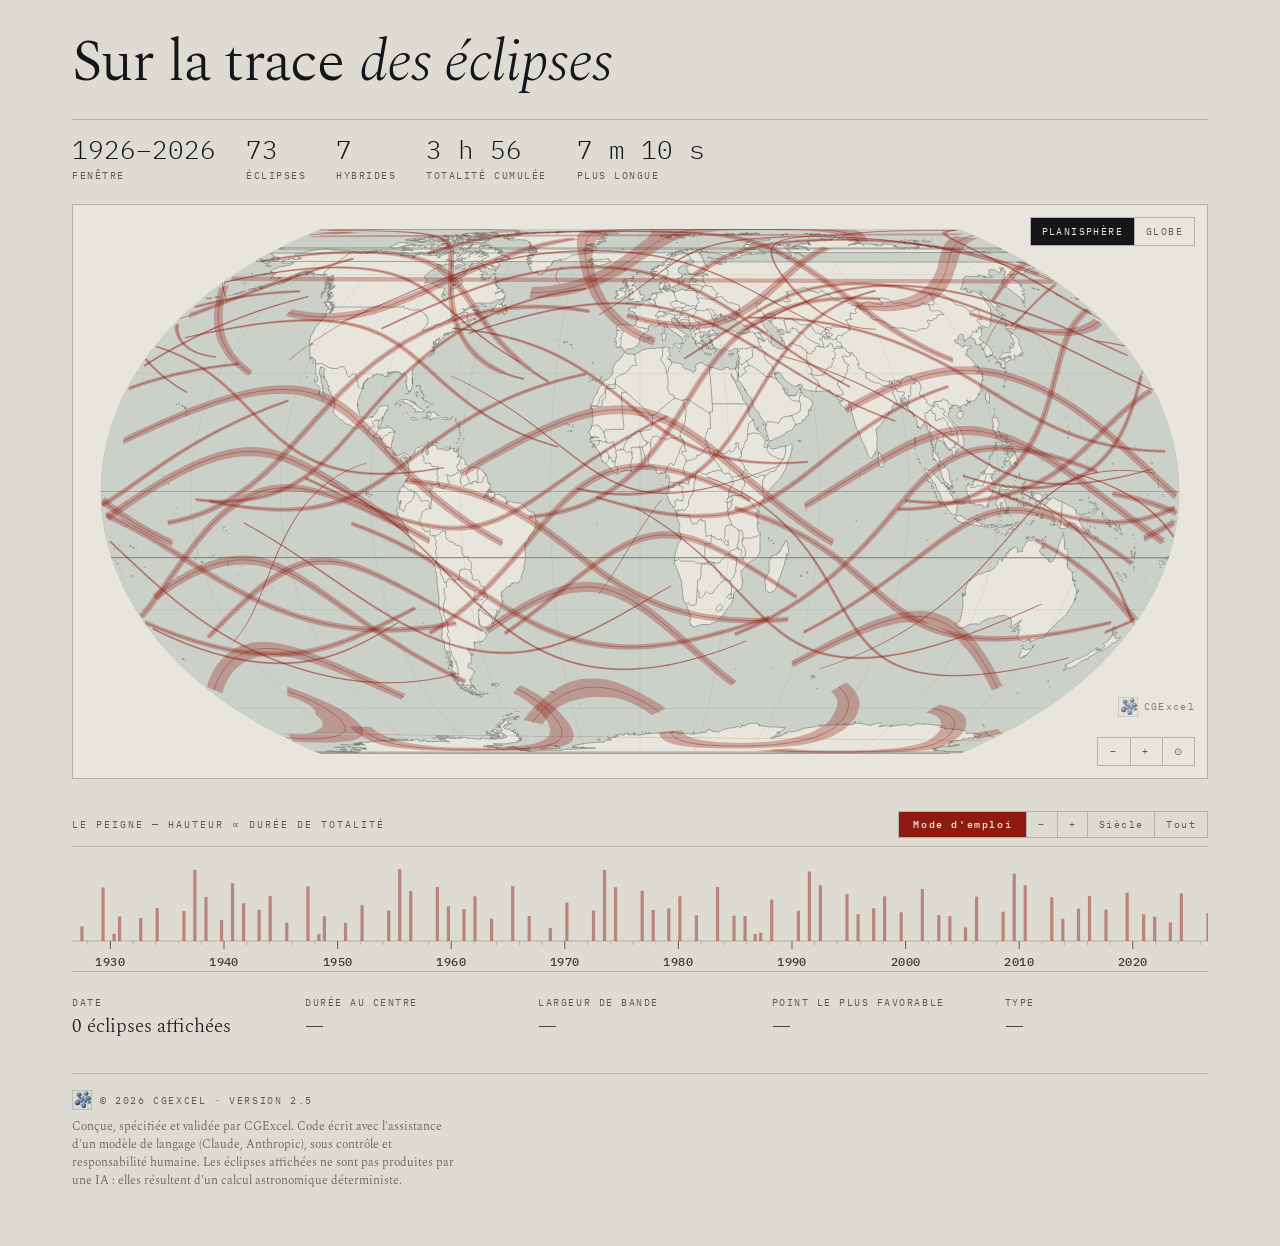
==== index.html @ f2a2135b "Add files via upload" ====
<!DOCTYPE html>
<html lang="fr">
<head>
<meta charset="utf-8">
<meta name="viewport" content="width=device-width, initial-scale=1">
<title>Sur la trace des éclipses · 1000–3000</title>
<link rel="manifest" href="manifest.webmanifest">
<meta name="theme-color" content="#DEDCD2">
<meta name="description" content="Atlas interactif des bandes de totalité des éclipses solaires, de l'an 1000 à l'an 3000.">
<link rel="icon" href="icon-192.png">
<link rel="apple-touch-icon" href="icon-192.png">
<meta name="mobile-web-app-capable" content="yes">
<meta name="apple-mobile-web-app-capable" content="yes">
<meta name="apple-mobile-web-app-status-bar-style" content="default">
<meta name="apple-mobile-web-app-title" content="Éclipses">
<link rel="preconnect" href="https://fonts.googleapis.com">
<link rel="preconnect" href="https://fonts.gstatic.com" crossorigin>
<link href="https://fonts.googleapis.com/css2?family=Spectral:ital,wght@0,300;0,400;0,600;1,300&family=IBM+Plex+Mono:wght@400;500&display=swap" rel="stylesheet">
<style>
:root{--paper:#DEDCD2;--plate:#E7E5DC;--sea:#CBD0C9;--coast:#7B8078;
  --ink:#14161A;--ink-soft:#5A5D58;--oxide:#8E1B12;--rule:#B4B2A6}
*{box-sizing:border-box}
html,body{margin:0;padding:0}
body{background:var(--paper);color:var(--ink);
  user-select:none;-webkit-user-select:none;-webkit-touch-callout:none;
  -webkit-tap-highlight-color:transparent;
  font-family:"Spectral",Georgia,"Times New Roman",serif;-webkit-font-smoothing:antialiased}
.mono{font-family:"IBM Plex Mono",ui-monospace,"SFMono-Regular",Menlo,monospace}
.wrap{max-width:1180px;margin:0 auto;padding:34px 22px 56px}
.eyebrow{font-family:"IBM Plex Mono",ui-monospace,monospace;font-size:10.5px;
  letter-spacing:.22em;text-transform:uppercase;color:var(--ink-soft);margin:0 0 18px}
.title{font-size:clamp(30px,6vw,58px);font-weight:300;line-height:1.02;margin:0;
  letter-spacing:-.015em;text-wrap:balance}
.title em{font-style:italic;font-weight:300}
.deck{margin:16px 0 0;max-width:48ch;font-size:15.5px;line-height:1.55;
  color:var(--ink-soft);font-weight:300}
.rule{height:1px;background:var(--rule);margin:26px 0 0;border:0}
.figures{display:flex;flex-wrap:wrap;gap:30px;padding:16px 0 22px}
.fig-n{font-size:26px;font-weight:300;line-height:1;display:block}
.fig-l{font-family:"IBM Plex Mono",ui-monospace,monospace;font-size:9.5px;
  letter-spacing:.16em;text-transform:uppercase;color:var(--ink-soft);display:block;margin-top:7px}
.install{font-family:"IBM Plex Mono",ui-monospace,monospace;font-size:10.5px;
  letter-spacing:.16em;text-transform:uppercase;font-weight:500;padding:9px 16px;
  background:var(--oxide);color:#F2EFE6;border:0;cursor:pointer;margin:0 0 20px}
.install:hover{background:#7A170F}
.install[hidden]{display:none}
.plate{position:relative;background:var(--plate);border:1px solid var(--rule)}
#map{display:block;width:100%;height:auto;touch-action:none;cursor:crosshair;
  -webkit-touch-callout:none;user-select:none;-webkit-user-select:none}
.ctl{position:absolute;display:flex;border:1px solid var(--rule);background:var(--plate)}
.ctl.modes{top:12px;right:12px}
.ctl.zoom{bottom:12px;right:12px}
.ctl button{font-family:"IBM Plex Mono",ui-monospace,monospace;font-size:10px;
  letter-spacing:.14em;text-transform:uppercase;padding:7px 11px;background:none;
  border:0;color:var(--ink-soft);cursor:pointer;min-width:32px}
.ctl button + button{border-left:1px solid var(--rule)}
.ctl button[aria-pressed="true"]{background:var(--ink);color:var(--plate)}
.ctl button:focus-visible{outline:2px solid var(--oxide);outline-offset:2px}
.pop{pointer-events:none;position:absolute;z-index:5;min-width:212px;background:var(--plate);
  border:1px solid var(--ink);box-shadow:0 6px 20px rgba(20,22,26,.18);padding:12px 14px 11px}
.pop[hidden]{display:none}
.pop h4{margin:0 0 9px;font-size:15px;font-weight:400;letter-spacing:-.01em}
.pop dl{margin:0;display:grid;grid-template-columns:auto 1fr;gap:4px 12px;align-items:baseline}
.pop dt{font-family:"IBM Plex Mono",ui-monospace,monospace;font-size:9px;letter-spacing:.14em;
  text-transform:uppercase;color:var(--ink-soft)}
.pop dd{margin:0;font-family:"IBM Plex Mono",ui-monospace,monospace;font-size:12.5px;text-align:right}
.pop button{pointer-events:auto;position:absolute;top:4px;right:5px;background:none;border:0;font-size:17px;
  line-height:1;color:var(--ink-soft);cursor:pointer;padding:2px 5px}
.pop .note{margin:9px 0 0;font-size:10.5px;line-height:1.35;color:var(--ink-soft)}
.sig-page{margin:34px 0 0;padding-top:16px;border-top:1px solid var(--rule);
  display:flex;align-items:center;gap:8px;font-family:"IBM Plex Mono",ui-monospace,monospace;
  font-size:10px;letter-spacing:.16em;text-transform:uppercase;color:var(--ink-soft)}
.sig-note{margin:8px 0 0;font-size:12px;line-height:1.5;color:var(--ink-soft);
  font-weight:300;max-width:66ch}
.mark{position:absolute;right:12px;bottom:52px;display:flex;align-items:center;gap:6px;
  font-family:"IBM Plex Mono",ui-monospace,monospace;font-size:9.5px;letter-spacing:.14em;
  color:var(--ink-soft);opacity:.75;pointer-events:none}
.mark svg{display:block}
.cgl{display:block;flex:0 0 auto}
.help{position:fixed;inset:0;z-index:40;background:rgba(20,22,26,.42);
  display:flex;align-items:flex-start;justify-content:center;padding:5vh 16px;overflow:auto}
.help[hidden]{display:none}
.help-box{background:var(--plate);border:1px solid var(--ink);max-width:640px;width:100%;
  padding:30px 34px 34px;position:relative}
.help-box{user-select:text;-webkit-user-select:text}
.pop dd,.pop h4{user-select:text;-webkit-user-select:text}
.help-box h2{margin:0 0 4px;font-size:26px;font-weight:300;letter-spacing:-.015em}
.help-box h3{font-family:"IBM Plex Mono",ui-monospace,monospace;font-size:9.5px;
  letter-spacing:.18em;text-transform:uppercase;color:var(--ink-soft);
  margin:26px 0 8px;font-weight:400}
.help-box p{margin:0 0 9px;font-size:14px;line-height:1.55;font-weight:300}
.help-box dl{margin:0;display:grid;grid-template-columns:auto 1fr;gap:7px 16px;
  font-size:14px;font-weight:300;line-height:1.45}
.help-box dt{font-family:"IBM Plex Mono",ui-monospace,monospace;font-size:10px;
  letter-spacing:.1em;text-transform:uppercase;color:var(--ink-soft);padding-top:3px}
.help-box dd{margin:0}
.help-box .fine{font-size:12.5px;color:var(--ink-soft);line-height:1.55}
.help-box a{color:var(--oxide);text-underline-offset:2px}
.help-box button{position:absolute;top:10px;right:12px;background:none;border:0;
  font-size:24px;line-height:1;color:var(--ink-soft);cursor:pointer;padding:2px 6px}
.help-box .sig{margin-top:26px;padding-top:16px;border-top:1px solid var(--rule);
  font-family:"IBM Plex Mono",ui-monospace,monospace;font-size:9.5px;letter-spacing:.14em;
  color:var(--ink-soft);display:flex;align-items:center;gap:7px}
.comb-head{display:flex;justify-content:space-between;align-items:center;
  margin:32px 0 8px;gap:14px;flex-wrap:wrap}
.comb-title{font-family:"IBM Plex Mono",ui-monospace,monospace;font-size:10px;
  letter-spacing:.2em;text-transform:uppercase;color:var(--ink-soft)}
.comb-tools{display:flex;border:1px solid var(--rule)}
.comb-tools button{font-family:"IBM Plex Mono",ui-monospace,monospace;font-size:10px;
  letter-spacing:.14em;padding:5px 11px;background:none;border:0;color:var(--ink-soft);cursor:pointer}
.comb-tools button + button{border-left:1px solid var(--rule)}
.comb-tools button#bHelp{background:var(--oxide);color:#F2EFE6;font-weight:500;
  letter-spacing:.16em;padding:6px 14px}
.comb-tools button#bHelp:hover{background:#7A170F}
.combwrap{border-top:1px solid var(--rule);border-bottom:1px solid var(--rule);
  padding:6px 0 0;touch-action:none;cursor:ew-resize;
  user-select:none;-webkit-user-select:none;-webkit-tap-highlight-color:transparent}
.combwrap *{user-select:none;-webkit-user-select:none}
#comb{display:block;width:100%;overflow:hidden}
#comb line{vector-effect:non-scaling-stroke}
#comb line.tick{stroke:var(--oxide);stroke-opacity:.45;cursor:pointer}
#comb line.tick.hov{stroke:var(--ink);stroke-opacity:.8}
#comb line.tick.on{stroke:var(--ink);stroke-opacity:1}
#comb line.axis{stroke:var(--rule);stroke-width:1}
#comb text{font-family:"IBM Plex Mono",ui-monospace,monospace;font-size:12px;
  font-weight:500;fill:#3A3D38;letter-spacing:.04em}
#comb line.grad{stroke:var(--ink-soft);stroke-width:1}
#comb line.grad.min{stroke:var(--rule);stroke-width:1}
.card{display:grid;grid-template-columns:repeat(auto-fit,minmax(126px,1fr));gap:22px 30px;margin-top:24px}
.k{font-family:"IBM Plex Mono",ui-monospace,monospace;font-size:9.5px;letter-spacing:.16em;
  text-transform:uppercase;color:var(--ink-soft);display:block;margin-bottom:6px}
.v{font-size:19px;font-weight:300;line-height:1.25}
.v small{font-size:13px;color:var(--ink-soft)}
.foot{margin-top:38px;padding-top:18px;border-top:1px solid var(--rule);
  font-size:12.5px;line-height:1.6;color:var(--ink-soft);font-weight:300;max-width:64ch}
@media (max-width:640px){
  .wrap{padding:22px 16px 40px}
  .figures{gap:22px}
  .ctl.modes{top:auto;bottom:12px;left:12px;right:auto}
  .mark{display:none}
  .help-box{padding:26px 20px 28px}
}
</style>
</head>
<body>
<svg width="0" height="0" style="position:absolute" aria-hidden="true"><symbol id="cglogo" viewBox="0 0 100 100"><radialGradient id="cgs" cx="35%" cy="30%" r="72%"><stop offset="0" stop-color="#A9BED4"/><stop offset="55%" stop-color="#4C6A8C"/><stop offset="1" stop-color="#263C56"/></radialGradient><g stroke="#B0BCC8" stroke-width=".9" opacity=".85"><line x1="0" y1="18" x2="100" y2="18"/><line x1="0" y1="36" x2="100" y2="36"/><line x1="0" y1="54" x2="100" y2="54"/><line x1="0" y1="72" x2="100" y2="72"/><line x1="0" y1="90" x2="100" y2="90"/><line x1="25" y1="0" x2="25" y2="100"/><line x1="50" y1="0" x2="50" y2="100"/><line x1="75" y1="0" x2="75" y2="100"/></g><rect x=".5" y=".5" width="99" height="99" fill="none" stroke="#46617E" stroke-width="1.4"/><g stroke="#8FA3B8" stroke-width="4.2" stroke-linecap="round" opacity=".9"><line x1="28" y1="63" x2="35" y2="23"/><line x1="28" y1="63" x2="72" y2="18"/><line x1="28" y1="63" x2="83" y2="41"/><line x1="28" y1="63" x2="59" y2="79"/><line x1="28" y1="63" x2="55" y2="45"/><line x1="28" y1="63" x2="67" y2="55"/><line x1="28" y1="63" x2="47" y2="58"/><line x1="28" y1="63" x2="41" y2="40"/><line x1="35" y1="23" x2="72" y2="18"/><line x1="35" y1="23" x2="83" y2="41"/><line x1="35" y1="23" x2="55" y2="45"/><line x1="35" y1="23" x2="47" y2="58"/><line x1="35" y1="23" x2="41" y2="40"/><line x1="72" y1="18" x2="83" y2="41"/><line x1="72" y1="18" x2="55" y2="45"/><line x1="72" y1="18" x2="67" y2="55"/><line x1="83" y1="41" x2="67" y2="55"/><line x1="83" y1="41" x2="87" y2="61"/><line x1="83" y1="41" x2="59" y2="79"/><line x1="59" y1="79" x2="67" y2="55"/><line x1="59" y1="79" x2="47" y2="58"/><line x1="59" y1="79" x2="87" y2="61"/><line x1="55" y1="45" x2="67" y2="55"/><line x1="55" y1="45" x2="47" y2="58"/><line x1="67" y1="55" x2="87" y2="61"/><line x1="67" y1="55" x2="47" y2="58"/><line x1="55" y1="45" x2="41" y2="40"/><line x1="47" y1="58" x2="41" y2="40"/></g><g stroke="#2E4A6B" stroke-width=".7"><circle cx="28" cy="63" r="13" fill="url(#cgs)"/><circle cx="35" cy="23" r="11" fill="url(#cgs)"/><circle cx="72" cy="18" r="10" fill="url(#cgs)"/><circle cx="83" cy="41" r="11" fill="url(#cgs)"/><circle cx="59" cy="79" r="11" fill="url(#cgs)"/><circle cx="55" cy="45" r="7" fill="url(#cgs)"/><circle cx="67" cy="55" r="8" fill="url(#cgs)"/><circle cx="87" cy="61" r="6" fill="url(#cgs)"/><circle cx="47" cy="58" r="6" fill="url(#cgs)"/><circle cx="41" cy="40" r="5" fill="url(#cgs)"/></g></symbol></svg>
<div class="wrap">
  <h1 class="title">Sur la trace <em>des éclipses</em></h1>
  <hr class="rule">

  <div class="figures">
    <div><span class="fig-n mono" id="fW">—</span><span class="fig-l">fenêtre</span></div>
    <div><span class="fig-n mono" id="fN">—</span><span class="fig-l">éclipses</span></div>
    <div><span class="fig-n mono" id="fH">—</span><span class="fig-l">hybrides</span></div>
    <div><span class="fig-n mono" id="fT">—</span><span class="fig-l">totalité cumulée</span></div>
    <div><span class="fig-n mono" id="fL">—</span><span class="fig-l">plus longue</span></div>
  </div>

  <button class="install" id="bInstall" hidden>Installer l'application</button>

  <div class="plate">
    <canvas id="map"></canvas>
    <div class="ctl modes">
      <button id="bFlat" aria-pressed="true">Planisphère</button>
      <button id="bGlobe" aria-pressed="false">Globe</button>
    </div>
    <div class="ctl zoom">
      <button id="zOut" aria-label="Dézoomer">−</button>
      <button id="zIn" aria-label="Zoomer">+</button>
      <button id="zRst" aria-label="Recadrer">⊙</button>
    </div>
    <div class="pop" id="pop" hidden>
      <button id="popX" aria-label="Fermer">×</button>
      <h4 id="popT">—</h4>
      <dl>
        <dt>Heure TU</dt><dd id="popH">—</dd>
        <dt id="popLk">Temps local</dt><dd id="popL">—</dd>
        <dt>Obscurité</dt><dd id="popD">—</dd>
        <dt>Soleil masqué</dt><dd id="popO">—</dd>
        <dt>Écart à l'axe</dt><dd id="popX2">—</dd>
        <dt>Hauteur</dt><dd id="popA">—</dd>
        <dt>Azimut</dt><dd id="popZ">—</dd>
        <dt>Position</dt><dd id="popP">—</dd>

      </dl>
      <p class="note" id="popN"></p>
    </div>
    <p class="mark"><svg class="cgl" width="20" height="20" aria-hidden="true"><use href="#cglogo"/></svg>CGExcel</p>
  </div>

  <div class="comb-head">
    <span class="comb-title">Le peigne — hauteur ∝ durée de totalité</span>
    <span class="comb-tools">
      <button id="bHelp">Mode d'emploi</button>
      <button id="cOut" aria-label="Élargir la fenêtre">−</button>
      <button id="cIn" aria-label="Resserrer la fenêtre">+</button>
      <button id="cRst">Siècle</button>
      <button id="cAll">Tout</button>
    </span>
  </div>
  <div class="combwrap" id="combwrap">
    <svg id="comb" viewBox="0 0 1000 108" role="img" aria-label="Les 1485 éclipses totales de l'an 1000 à l'an 3000, par date et durée"></svg>
  </div>

  <div class="card">
    <div><span class="k">Date</span><span class="v" id="cDate">—</span></div>
    <div><span class="k">Durée au centre</span><span class="v" id="cDur">—</span></div>
    <div><span class="k">Largeur de bande</span><span class="v" id="cWid">—</span></div>
    <div><span class="k">Point le plus favorable</span><span class="v" id="cPos">—</span></div>
    <div><span class="k">Type</span><span class="v" id="cType">—</span></div>
  </div>

  <p class="sig-page"><svg class="cgl" width="20" height="20" aria-hidden="true"><use href="#cglogo"/></svg> © 2026 CGExcel · version 2.5</p>
  <p class="sig-note">Conçue, spécifiée et validée par CGExcel. Code écrit avec l'assistance d'un modèle de langage (Claude, Anthropic), sous contrôle et responsabilité humaine. Les éclipses affichées ne sont pas produites par une IA : elles résultent d'un calcul astronomique déterministe.</p>

  <div class="help" id="help" hidden>
   <div class="help-box" role="dialog" aria-modal="true" aria-label="Mode d'emploi">
    <button id="helpX" aria-label="Fermer">×</button>
    <h2>Mode d'emploi</h2>

    <p>Toutes les bandes de totalité qui balaient la Terre entre l'an 1000 et l'an 3000, tracées à leur largeur réelle. Les encres se superposent là où le cône d'ombre est repassé.</p>

    <p class="fine">Version 2.5 · application accessible à l'adresse
       <a href="https://cyrille31.github.io/eclipse/">cyrille31.github.io/eclipse</a>,
       où elle peut être installée sur l'écran d'accueil et consultée hors ligne.</p>
    <p class="fine">Un bouton <strong>Installer l'application</strong> apparaît sous le titre lorsque le navigateur le permet. S'il reste absent — Chrome ne propose spontanément l'installation qu'une fois, puis se tait trois mois, et se souvient d'une désinstallation — passez par le menu à trois points du navigateur, entrée « Ajouter à l'écran d'accueil » ou « Installer l'application », qui reste toujours disponible. En dernier recours, ouvrez les paramètres du site par l'icône à gauche de l'adresse et effacez ses données : cela remet à zéro le cache et les compteurs d'installation.</p>

    <h3>Se déplacer</h3>
    <dl>
      <dt>Zoom</dt><dd>Molette, pincement à deux doigts, ou les boutons <span class="mono">− + ⊙</span>. Jusqu'à ×60 ; au-delà de ×25 on atteint la résolution du fond de carte, environ 2 km.</dd>
      <dt>Globe</dt><dd>Le glissé fait tourner la Terre, qui suit le doigt. Le gain diminue avec le zoom pour rester maniable de près.</dd>
      <dt>Planisphère</dt><dd>Le glissé déplace la carte, dans les limites de la projection Equal Earth.</dd>
    </dl>

    <h3>Choisir une éclipse</h3>
    <dl>
      <dt>Un appui</dt><dd>Isole la bande : elle passe en noir, les autres s'estompent. Le peigne se marque en retour. Un second appui la libère.</dd>
      <dt>Deux appuis</dt><dd>Amènent la bande au centre du globe.</dd>
      <dt>Appui long</dt><dd>Ouvre la fiche du point, où que vous touchiez : ce qu'un observateur aurait vu à cet endroit précis.</dd>
      <dt>Explorer la zone grisée</dt><dd>Une fois une éclipse choisie, l'appui long ouvre la fiche du lieu touché, où qu'il soit dans la zone de partialité. La fiche s'affiche au relâchement du doigt, jamais pendant l'appui : un pincement, même entamé lentement, ne l'ouvre donc pas. À la souris, un simple clic suffit.</dd>
    </dl>

    <h3>La zone de partialité</h3>
    <p>Choisir une éclipse fait apparaître, en gris très clair, toute la région d'où le Soleil apparaissait entamé — une calotte qui couvre souvent un tiers de la planète, quand la bande de totalité n'en est qu'un fil. Appuyez n'importe où dedans pour lire la part du disque masquée à cet endroit.</p>
    <p class="fine">Cette région est calculée maille par maille, au pas de deux degrés, les mailles du pourtour étant ensuite subdivisées au demi-degré. Le bord reste dessiné en escalier, mais d'une cinquantaine de kilomètres seulement.</p>

    <h3>Le peigne</h3>
    <p>Chaque trait est une éclipse, placée à sa date, de hauteur proportionnelle à sa durée de totalité. Il commande la fenêtre : <strong>la carte n'affiche que les éclipses que le peigne montre</strong>, et les compteurs de tête portent sur cette même fenêtre. Molette ou pincement pour resserrer, glissé pour parcourir les mille ans passés et les mille ans à venir. <span class="mono">Siècle</span> revient au cadrage 1926-2026, <span class="mono">Tout</span> déplie les deux millénaires.</p>

    <h3>La fiche du point</h3>
    <dl>
      <dt>Heure TU</dt><dd>Temps universel, celui des catalogues d'éclipses. C'est l'instant du <strong>maximum</strong> en ce lieu, à mi-parcours de la phase sombre : la totalité commence une demi-durée avant et s'achève une demi-durée après.</dd>
      <dt>Heure légale</dt><dd>À partir de 1900, l'heure qu'auraient affichée les montres sur place : le fuseau est retrouvé d'après les coordonnées, et les règles historiques de la base tzdata sont appliquées, changements d'heure saisonniers compris. L'abréviation du décalage suit l'heure.</dd>
      <dt>Temps local</dt><dd>Avant 1900, les fuseaux n'existent pas — le premier date de 1884 et leur généralisation est bien plus tardive. On affiche alors le temps moyen du lieu, soit l'heure TU corrigée de la longitude à raison de quatre minutes par degré : c'est l'heure qu'aurait donnée un cadran solaire bien réglé.</dd>
      <dt>Obscurité</dt><dd>Durée de la totalité au point touché, obtenue en cherchant par dichotomie les instants d'entrée et de sortie du cône d'ombre en ce lieu précis. Elle décroît de l'axe vers les bords de la bande, et s'annule au-delà.</dd>
      <dt>Écart à l'axe</dt><dd>Distance du point à la ligne centrale de l'éclipse.</dd>
      <dt>Hauteur<br>Azimut</dt><dd>Position du Soleil au moment du maximum, l'azimut compté depuis le nord vers l'est. Une hauteur faible signale une éclipse au ras de l'horizon, au lever ou au coucher.</dd>
      <dt>Soleil masqué</dt><dd>Fraction de la surface du disque solaire recouverte au maximum local. Elle vaut 100 % dans la bande de totalité et décroît jusqu'à zéro au bord de la zone grisée. Calculée par les éléments de Besse, la représentation classique des canons d'éclipses : six polynômes cubiques décrivent l'éclipse entière, phases partielles comprises. Contrôle contre les éphémérides sur dix-neuf villes de Reykjavik à Bogota : écart moyen de 0,10 point de pourcentage.</dd>
    </dl>

    <h3>Le ΔT, et pourquoi il n'apparaît plus</h3>
    <p>ΔT est l'écart entre le temps universel, réglé sur la rotation de la Terre, et le temps uniforme des équations de la mécanique céleste. La Terre ralentit sous l'effet des marées lunaires, de façon irrégulière : ΔT valait 1 570 s en l'an 1000, environ −3 s en 1900, 69 s aujourd'hui. <strong>Ce n'est pas une imprécision, et ce n'est pas une correction à appliquer aux heures affichées</strong> : elle est déjà entièrement incorporée au calcul, et l'heure que vous lisez est la bonne. C'est pourquoi je l'ai retirée de la fiche, où elle ne pouvait qu'égarer.</p>
    <p>Elle garde pourtant son importance, mais ailleurs : une seconde d'erreur sur ΔT décale la bande de 460 m en longitude. Or ΔT est mesuré pour le passé — à la seconde près depuis 1955, à quelques secondes jusqu'en 1600, à quelques dizaines de secondes jusqu'en l'an 1000, grâce notamment aux récits d'éclipses antiques. Vers l'avenir, il n'est qu'extrapolé. Au-delà de 2050, la date et la durée restent fiables, mais la position en longitude peut se décaler de plusieurs dizaines de kilomètres.</p>

    <h3>Éclipses hybrides</h3>
    <p>Une éclipse est totale quand le cône d'ombre de la Lune atteint le sol, annulaire quand il s'arrête avant et laisse voir un anneau de Soleil. Comme la Terre est ronde, une même éclipse peut être annulaire au lever et au coucher, quand le sol est plus éloigné, et totale au milieu du parcours, quand il se rapproche de quelques milliers de kilomètres. C'est une hybride, et elle est rare : quelques pourcents des éclipses centrales. <strong>Seuls les tronçons réellement totaux sont tracés ici</strong> ; les portions annulaires sont écartées, d'où les bandes qui commencent ou s'arrêtent en pleine mer.</p>

    <h3>Conception et outils</h3>
    <p>Cette application a été conçue, spécifiée et validée par CGExcel. Le choix des méthodes, les contrôles numériques contre les éphémérides publiées et la recette finale relèvent de l'auteur, qui en assume la responsabilité éditoriale.</p>
    <p>Son code a été écrit avec l'assistance d'un modèle de langage, Claude d'Anthropic, dans un dialogue itératif où chaque correction a été vérifiée contre des valeurs de référence avant d'être retenue. La mention est faite par souci de transparence, non par obligation : les règles européennes de transparence sur l'IA visent les contenus qu'un système génératif produit à destination du public, non la manière dont un logiciel a été développé.</p>
    <p><strong>Les éclipses affichées ne sont, elles, produites par aucune IA.</strong> Ce sont les résultats d'un calcul astronomique déterministe et reproductible, décrit ci-dessous : mêmes séries, mêmes équations, mêmes nombres à chaque exécution.</p>

    <h3>Ce que vaut le calcul</h3>
    <p class="fine">Positions apparentes géocentriques du Soleil et de la Lune par les séries VSOP87 et ELP2000, intersection de l'axe du cône avec l'ellipsoïde WGS84, entrée et sortie de l'ombre affinées par dichotomie, limites nord et sud obtenues comme l'enveloppe réellement balayée : un lieu appartient à la bande s'il se trouve dans le cône à un instant quelconque du passage, et non à celui où l'axe le frôle. La distinction est négligeable quand le Soleil est haut, décisive au ras de l'horizon, où l'ombre instantanée s'étire sur des milliers de kilomètres très en avant et en arrière du centre. Échantillonnage à pas constant de 200 km. Contrôle sur les éclipses de référence : environ 20 km d'écart sur la ligne centrale, 2 s sur la durée, 2 km sur la largeur — 116 km calculés contre 115 publiés en 2017, 200 contre 198 en 2024, 259 contre 256 en 1973. Le résidu de 2 s vient de la Lune traitée comme une sphère de 1 737,4 km, alors que ses vallées polaires laissent filtrer la lumière un instant de plus.</p>
    <p class="fine">Les dates antérieures au 15 octobre 1582 sont données dans le calendrier julien, comme dans les canons d'éclipses. Au-delà de 2050 et en deçà de 1600, ΔT n'est plus mesuré mais extrapolé : la date et la durée restent fiables, la longitude peut se décaler de plusieurs dizaines de kilomètres. C'est cette incertitude, et non le calcul, qui interdit d'aller beaucoup plus loin — vers −3000 elle atteint plusieurs degrés de rotation terrestre, soit un changement de continent.</p>
    <p class="fine">Fond de carte Natural Earth au 1:50 M. Villes : 19 645 agglomérations de plus de 20 000 habitants, d'après GeoNames. Fuseaux horaires par tz-lookup (domaine public) et par la base tzdata du navigateur.</p>

    <p class="sig"><svg class="cgl" width="20" height="20" aria-hidden="true"><use href="#cglogo"/></svg> © 2026 CGExcel — tous droits réservés · version 2.5</p>
   </div>
  </div>
</div>

<script>
function tzlookup(Y,W){"use strict";var U="XIXHXHXGXGXQXQXPXPXOXOXN##U6U6UW#$U%U%U%U%U%XFXEXEXRXRXVXVXWXWXXXXXYXYXZXZY#Y#Y$Y$Y%Y%XSXSXTXTXUXIXHXHXGXGXQXQVAVA#%#&V'#'U6#(#)U%U%U%U%U%#*U%XEXEVLVLVLVLYGYGYGYG#+W=W=W=W=W=W=Y$X+X+X+X+X+XTXUVPUQ#,T*T*#-VAVA#.#/#0#1#2U6U6UWU%U%U%U%U%#3VLVLXEYH#4#5#6YGYGYG#7X.#8W=W=W=#9X,X,#:#;#<#=#>VPVP#?#@#AT*T*#B#C#D#E#F#GV'#H#I#JUWU%U%U%U%X6X6#K#LYH#M#N#O#PYG#Q#R#SX.#T#UW=W=#V#WX,#X#Y#Z$#$$$%$&T)$'$(T*T*$)$*$+TW$,$-$.$/$0$1$2$3U%U%XJXJXF$4$5$6$7$8$9$:YG$;$<$=$>$?$@$A$BW3$C$D$E$F$G$HW8$IT)T)T)XHXGXGXQV=$J$K$L$M$N$O$P$Q$R$SV2XKXJXJXFY4$T$U$V$W$X$Y$Z%#%$%%VN%&%'%(%)%*%+%,%-%.%/%0W8XTT)XIXHXHXGXGXQXQU>%1%2%3TL%4%5%6%7U-XKXKX0X0XF%8%9%:%;%<%=%>%?%@%A%B%C%DX(%E%F%GWU%H%I%J%KXSXTXTXUXIXHXHXGXGXQXQU>%L%M%NTL%OUPXMX1XLXKXKXJX0X5%P%QS0%R%S%T%U%V%W%X%Y%Z&#WUWUWUWUWU&$&%X%XSXSXTXTXU&&ZDZDXGXGXQXQXP&'&(&)&*&+&,UOXLXLXKXKXJXJ&-&.&/S0&0T&&1&2WQ&3&4&5&6&7&8&9&:&;&<&=X%X%XSX%XTXTXUXIZDZDZDXGXQXQXPUI&>&?&@&A&B&C&DXLXKXKXJX3&E&F&G&H&I&J&K&L&M&N&OWEW<W<&P&Q&R&S&T&UY%X%ZUXSXTZYXUXIXHXHXGXGXQXQXPXPXOXO&V&W&X&Y&Z'#XKXKXJX3'$'%'&'''(')'*'+','-VMXXW<'.XZ'/'0'1'2WDZPZ9'3'4ZH'5XUXIXHZEZEXGXQXQXPXPXOXOZ@'6'7'8'9':';XKXJXJXF'<'='>'?'@'A'B'C'DXXXXZ1W'XZ'E'F'G'H'I'JW5Z9'K'L'MZWZ<Z<XHZEXGXQXQXPXPXOXOZ@'N'O'PUB'Q'R'S'TXJXFXFXESQ'U'V'W'X'YXWZ0XX'ZXYXZXZW4(#($(%W5(&ZS('ZB((()(*(+ZTZE(,(-XQXPXPXOXOXNU=U=(.(/(0(1(2(3XJXFX8XEXESN(4(5(6(7(8Z2XXZ+XYXZZ-Y#(9(:(;(<(=(>(?ZB(@(A(BZLZT(CZV(DXQXPXPXOXOXNXNU=(E(F(G(H(IXJXJXFXFX8XE(J(K(L(M(NZ*(OZ2XYXYXZXZY#Y#XCXC(P(QX;X;ZN(RZ>(SXHXHZVZVZA(TZQXPZ:XOXNXNV,(U(V(WV.V.XJXJXFXFXEXET((X(Y(ZZ*Z*XXXXXYXYXZXZY#Y#XCXC)#)$)%)&XT)'XUZ6XHXHXGXGXQXQXPXPXOXOXNXNV,)()))*V.XKXJXJXFX8XEXEXRSE)+SEXWXWXXXXXYXYXZXZY#Y#XC),)-).)/XDXAZ6Z6Z8XHXHXGXGXQXQXPXPXOXOXNXNV,)0)1T.XKXKXJXJXFX8XEXEXRXRXVXVXWXWXXXXXYZ/XZXZY#Y#Y$Y$Y%)2)3XDXTZ6Z6XIXHXHXGXGXQXQXPXPXOXOXNXN)4)5)6X9XKXKXJXJXFXFXEXEXRXRXVSESEZ/Z/XXZ/XYXZXZY#Y#Y$Y$Y%Y%XSXSXTZ6Z6XIXHXHXGXGXQXQXPXPXOXOXNXNV&)7)8X9XKX7X7X7XFXFXEXEXRXRXVXVXWXWXXXXXYXYXZXZY#Y#Y$Y$Y%Y%XSXSVEZ6XUXIXHXHXGXGXQXQXPXPXOXOXNXNVHVH)9):T9T9XJXJXFXFXEXEXRXRVIVIVIVI);VFVFVC)<VKVBVBVBVDVDVDVDVD)=VGXUXIXHXHXGXGXQXQXPXPXOXOXNXNVHVHT9T9T9T9)>VH)?Y&)@VJVJVJ)AVIVIVI)BVFVF)C)DVK)E)F)G)H)I)J)K)L)MVGVGVGVGVGVGXGXQXQXPXPXOXOXNXNVHVHT9T9T9T9)NVH)OY&)PVJVJVJ)QVIVIVI)RVFVF)S)TVKVKVK)UXCXCXCXCXC)VVGVGVGVGVGVGVGVGVGVGVGVGVGVGVG)W)X)Y)Z*#*$*%*&*'*(*)***+*,*-*.*/*0*1*2*3*4*5*6*7*8*9*:*;*<*=*>*?VGVGXNXNV'*?XLXLUWU%*>TF*?TFTFV'TFV'V'*>V'*?U6*?V8V8*?U%V8*@U%U%U%*@XYW=YGXYXHT*UQT*XQXQ*>*?VAVA*?*@*@TF*ATFTF*ATFTF*AV'TFTFV'*A*B*C*CTRV/XFVLVLYH*CYHYH*C*DXVXV*DYGYGX.YG*D*DW=X.*EW=*E*F*GX,X+X,*GX+X+X+*G*G*HWWWW*HWWWWWWXTXTWW*HVPVPVPUQ*GUQUQUQUQT*UQT**FV>*GV>*GVAV>*HVAVA*HVAVA*HVAVA*H*IVAVATFV'VAV'V'*HV'*IU6U6U6*IU6U6*IU6X6XFXFX4XEXEX4Y@YH*GYH*HYUYUYU*H*HY7Y7*I*IYGYGYGYGYG*IYGYGYG*I*J*J*KX.X.X.X.*K*L*LW=*MW=*MX,*N*OX,X,*OX,X,*OX,*P*P*QW;*R*RWW*SWB*S*TWBWB*T*UWB*VVPVPW8*VVPVP*VVPUQUQT)UQ*UT*UQT**U*VXQV0*VV=*WV=*W*XV=*Y*YV)*ZV)V)V?*ZV?V?*ZV?V?V'*ZV;+#U6+#U6V;V;+#V;V;+#U&+$U&XLXLU&V2Y@Y@XF+#Y@Y@+#Y@XEYHY@+#+#+$+%+&YU+&+'+(+(+)+*++YGYG++YG+++,+-+.+.X.+/X.X.X.+/+0X.+0+1+2+2+3+4+5+5+6+7+8W=W=W=+8+8+9W3W3W3+9+:W%X,X,+:+;X,+;X,X+X+X+X++;X+WBWRXSWB+:XSW8W8W8W8T)V=+9+:+;+;+<+=+>+>V)TTTTV)V?+>+?V?V?TL+?V;V;+?+@+@V;V;V;V;V;V;+@V;+@+A+B+BV2+CV2+C+DYIYI+D+EYI+F+F+G+H+I+I+J+K+L+L+M+N+O+O+P+Q+R+R+S+T+U+U+V+W+X+X+Y+ZVR+Z,#,$,%VN,%VNVN,%,&,'X(,',(,)W2X',),*X',*,+X'X',+,,W&,-,-,.WUWU,.,/,0,1X+,1X+,2WRXSWRX)WW,1,2WW,2,3U>,4,4TTTTTTTT,4TTTL,4,5,6,7,7,8UPUP,8UPUPUP,8U-XLXLXF,8XFY>,8,9,:YB,:,;YBYB,;,<YMYM,<,=YM,>,>,?,@,A,A,BY9Y9,B,CY9,D,D,E,F,G,G,HVS,I,I,J,K,L,L,M,N,O,O,P,QX(X(,QWUWU,Q,RWUWU,R,SWUWUWU,SWU,T,TX+,UY%X+X%X%X%,TX)XSXSU>,T,U,V,VTT,W,X,XTL,YTLTL,YTL,ZXF,ZXFS:,Z-#S:-$-$-%-&-'YMY*T&T&Y*-&-'S9-'-(S9-)-)-*-+-,-,X#--X#---.X#X#-.-/-0-1-1-2-3-4-4-5-6-7WUWTWUWT-6X%X%X%ZJZDXIZDV:-5XPUF-5-6UF-7-7-8-9-:TLTL-:UHTL-:UH-;-;UO-<UOXFX2XFSA-;-<-=SZS0S0-=->->T&-?-@-@S9-AS9S9-AS9-B-B-CWQ-DX#-D-E-F-FW9-GW9-G-H-IW<W<-IW<W<-I-JW<-K-K-L-M-N-NWU-O-PWUWU-PWUWUWU-P-QWUX%-QX%UI-QUIXO-Q-RUIUIUIUHUI-R-RU.-SV7-S-T-U-V-VV--W-XV<T+-X-YXF-YX3-Z-ZSZ.#SZ.#S2.$S2.$.%S2SY.%SYSYSYSX.%SXSX.%SH.&SH.&SHSH.'.'WQ.(.)WQWQ.)VM.)WE.*WEW<.*W<XZ.*X-X-X-.*.+.,.-.-WU..././WXWU.0.0Y$WDY$XN.0XNXN.0UAXNTNTDTDUV.0TD.0.1TITI.1TI.2T?XLU,XLXF.1XFS5.1.2.3.4.4.5.6.7.7.8.9SK.9.:SK.;.;SX.<.=SHSH.=.>SH.>.?S/.?.@S/.A.A.BSUSUW<W<W<.BW<.BW<.C.C.D.E.F.FW0W0W0W0WD.FWDZCXSZ9Z9XSXSZ9ZRZHZH.DZHTNXNZ@XN.CTD.DTDTD.DTD.ETI.E.F.G.G.H.I.J.JXKT@T@SB.JXFXFS-.JXEXE.JSKXET%.JS@.K.L.L.M.NSJ.N.O.P.QSF.Q.R.SS/.SSWSU.SSUSUXWW<.SXZW4.S.TW4.UW4W4W4.U.U.V.WWCWD.WWC.XY%ZP.X.YZ9ZRXSZRZRZFXTXTZHZHXTZWZ@U=XNU=.U.V.WU=.W.X.Y.Z.ZV+/#V+T@/#T@/$U#U#U#/$XJURU#URSL/#SL/$/$/%/&/'/'/(SO/)/)/*S>S>/*/+/,XWXYZ1Z+Z+W4/+W4/,/,WC/-WCWCW5WC/-W5/-W5/.ZSZ7ZS/.ZKZWXTXTZWZWZ?Z?Z?Z=ZZ/,/,ZT/-ZTZEXGZVZVZIZIZVZV/+/,U=/-/-/.U</////0TPTP/0/1/2/3/3/4T=/5/5XJT=XJSN/5SNSNSO/5/6/7/7S>/8/9S>Z.SR/9Z0Z0/9Z*/9W4Y#Y#/9WCY$Y$WC/9XCXC/9/:/;X>/;/<X>X;/<ZSX;XSZS/<ZSZSZBXT/<ZBXUZ?XUZ>Z>ZX/;ZXZVZV/;ZVZVZVZV/;U=/;U=/<U<U</</=/=/>/?/@/@V./AV.V./AV.V.XR/AXRT(/ASNT(/B/B/CSC/D/D/E/FSRSRZ*XWZ*XXZ2Z4Z2/DX>/EX>X>X;/EX;Z;Z;ZN/EZXZXZ6XIZAZQXQXQXMV,V,/C/C/D/ET0/E/F/G/HT(/H/I/J/J/KSE/L/LSR/MXV/MX>/NX:X>X;X:/NX;X;/N/OX;XS/OXSZNZNZMXTV,/NV,/O/O/P/Q/R/R/S/T/USE/USESEXC/UXCXC/UX:Y%X:X:/UX:/VXDXD/V/W/W/X/YT/T5/Y/ZT5Y%/ZY%Y%/Z0#X@X@XMV,XMV&/Z0#0$0%0%XLT4X9V&0%XMV&T90%XLXLV&V&T9T90$T9T9T9XXXX0$VFXZXZVCVKXTXT0#VGXJXJ0#VHXF0#VH0$0$SE0%SE0%VI0&VI0&VF0'VF0'VC0(VCVCVKVCVK0'0(VKVK0(0)VKVK0)0*0+XC0+0,XCXC0,0-XCXC0-0.XCXC0.0/XCXC0/00XCXC00VG01VG01VH02VHVH02VH0303SE04SE04VI05VI05VF06VF06VC07VCVCVKVCVK06XC07XC07VG08VG08VHVGVGVHVHVGVGT9T9VGVGT9T9VGVGT9T9VGVGT9T9VGVG03VHVGVGVHVHVGVGVH02VGVGY&Y&VGVG01SEVGVGVJVJVGVGVJVJVGVGVJVJVGVG0.VIVGVGVIVIVGVGVIVIVGVGVIVIVGVG0+VFVGVGVFVFVGVGVFVFVGVG0)VCVGVGVCVKVGVGVKVKVGVGVKVKVGVGVKVKVGVG0%XCVGVGXCXCVGVGXCXCVGVGXCXCVGVGXCXCVGVGXCXCVGVG/XVGVGVGXNXNV'U6XOXOVATFVATFVATFV'U6V'U6V'U6V'U6U6U6U6V8UWUWU%U%V8U%V8U%U%U%U%TRT*V>T*V>V>VAV>VAVAVATFTFVAVATFTFVATFVATFVATFTFTFV'V'TFTFV'V'TFTFV'U6V'U6V'V'TFV'V'U6V'U6TRTRU%TRYHYHYUYUYHYH/BY7YHYHY7YG/AYGYGYGYGX./AX.X.W=X.X.X.W=X.X.W=X,W=X,W=W=W=X,W=X,X,X,X,X+X,X+X+X+X+WWX+X+X+WWX+X+WWWWX+XSWWWWWWVPVPVPVPVPVPUQT*V>T*V>T*V>T*V>V>VAV>V>V>VAV>V>VAVAV>VATFTFVAVATFTFVAVATFTFVATFV'U6T<T<V'U6V'U6U6U6U6V;U6U6V;V;YHYH/)YUYUYU/)YUYU/)/*/+YUY7/+Y7Y7Y7/+/,YGYG/,YGYGYGYG/,YGYGYGX.YGYGX.X.YGYGX.X./)X.X.X.X.X.X./)X.X./)X.W=W=X.W=X.W=X.W=W=X,W=X,W=W3W3W3X,X,W3X,X,X,X,/$X+X+X,W;X,/#X,W;X+X+W;W;WWWWW;X)W;X)X+X+WWWWX)WWX)WBX+X+WWWWWWWBWWWWWBWBWWVPWBWBVPVPWBW8WBW8W8W8W8VPW8W8VPVPW8VPUQT*XHXHT*V@XQXQV=U8U8V0.LV=V0V=V0V0V=V=TZTZV=V=TZTZTSTSV=TSV=V=TWV)TWV)TWV)TW.GV).GV).HV'V'V?V'V'U6V'U6V;U6V;V;V;V;U6V;V;U6V;V;UWV;V;V;V;V;U&U&Y4.AY4Y4.AY@.B.CXEXEY'.CYH.C.D.E.EYU.FYU.F.GY,Y,.G.HY,.I.I.JYU.K.K.LZ&Z&.L.MZ&Z&.MYV.N.O.O.P.QYG.Q.R.S.T.T.UYEYE.UYG.V.WYGY=YG.W.W.X.Y.Z.Z/#/$/%YG/%/&/'/'X./(/)/)X./*X.X.X./*WOX.X.WOVNX.X.WIWI/(/)VNVNWIWIVNVN/(X&/)/*X&X&/*X&/*WHVN/+WHWHVY/+X&X&X&/+X&W=X&W=/*/+/,/-WG/-/.//W=//W=W=W=W=//W3W=W=W3W3W3X,W%W%W3W3W3W%W%X,W%/,X,X,/,X,X,X+X+X+X+WRX+WRWBWBW8W8V=V=/)V=V=U>XPU>/(U>U>U>V=/(/)/*TWTW/*/+U>U>U>/+TTTTU>TTTWV)TWV)TT/)TTTTTLTL/)TL/)TLTL/*/*TU/+/,V;V;/,/-V;U6V;V;V;/,/-/.V;TBV;TB/-UKUK/.U-U-U-/.TB/.V2V2V2V2U$UJ/-Y@Y@/.Y@Y@/./////0YI/1/1/2/3/4YI/4YI/5Y,Y,/5Y,Y,/5/6/7/7/8/9/:/:/;/</=/=Z&/>/?Z&Z&/?/@/@/A/B/C/C/D/E/F/F/G/HY</H/IY<Y</I/JY/Y//J/KY//L/L/MY<Y</MYG/N/OY<Y<Y</O/O/P/Q/RYGYG/R/S/S/T/UZ%/U/VYGYG/V/WYGYG/WYQZ%/X/X/YWJWJ/Y/ZYG0#VTVTVT0#0#X.WJVR0#0$VRVRVTVR0$0%X.WOVRWOWOVNWOWOVRVRWPWPVNVNWPWPVY/YVNVNVYVYVNVNVYW=VYVYVNVN/WX(W=W=W2W2W=W=W2W2W2W2X(W2W3W3X'X'W2X'X'X'W3W3/RX'/RW%W%W%W%W%W&W&W%W%/Q/RW&WUWUWU/QWUWUWUWUWUWU/QX,X,/QX,/QX+X+X+WU/QWUWU/QWU/R/SX+WRX+WRX+WRX+/RWWW8WWWWX)WWX)X)U>/PU>U>TETE/P/QU>/QU>TT/QTT/RTT/RTLTLTLTL/RTL/STUTU/S/TTL/TTL/U/UUP/VUPV;/V/W/X/X/YUPUP/YUPUPUP/YU-XLXLYBYBYB/YYBYB/YYBYB/YYB/Z/ZYB0#YBYIYI0#0$YI0$YIYI0$YM0%0&0&0'YMYM0'0(0)0*0*0+0,0-0-0.Y*Y*0.0/000101020304Y*04Y*05Y9Y905Y9XVYRY9Y9YR04Y9Y9YG04Y905YGYG0506Y906Y907YGYG0708VQVQVWVQ0708090:VWVW0:XWVQVQVSVQWSWSWS09VSVS090:WSWP0:WSWPWPWSVNVS09VS0:WS0:0;0<0<VN0=0>VNVN0>0?0?0@0A0B0B0CW,W,VNVN0C0DVNX(X(X(0CX(X(X(X(W2WUWUX'X'WUWUX'X'WUX'X'X'X'0@X'WU0@WUWUWUWU0@0@0AWM0BWU0B0C0DWMWM0DWTX%0DX%X%0D0E0F0GU>0GXPV:0GUYV:U/0GTT0H0IUY0I0J0KTTTTUU0KTT0KTTTLTT0KTLTL0KUP0LUP0LUP0MUPXFY>XFS:0L0MS:S:YB0M0N0OS:0OS0S00OT'0PT'YM0PT'YC0PT'S0T&0PT&T&T&0P0QY*XVT&T&T&S9Y9Y9XV0P0P0Q0R0S0S0T0UVO0U0VW(0W0W0XVUVUVOVUWQ0XVUVUWQVU0WX#0XX#0X0YVU0Z0ZX#X#X#X#0ZX#X#0ZVS1#1$1$1%W7W7W7W71%W7W7W7W71%1%1&W71'1'1(1)1*1*1+W9W9W91+W91,X(X(W9W<X(WUWUWU1*W<W<W<WUWUW<WUWTWT1)1*V:1*UFUFU/U/1*U/TM1*TM1+UFULUF1+1+UE1,1-1-TL1.1/ULUL1/UI1/1011UL11XNULXN11UPXNUPXNUPU.U.UPUPUP10UP1011UOX2S:1112S:S:SA12SASASASZSZS0SZS2S0S0S2S0S0T&S0T&S0T&S0S0T&T&SYT&T&1,T&S9T&S9T&S91+1,1-WQS91-S9S91-1.WQWQ1.X#1/X#1/10WQWQX#X#10X#1011W+1212X#WEWE12W9X#13X#W9WEXXW9W9W9121213W<W<W913W<W<13W:W<1414WU1516WUWU16171718W<19WUWU19W<W<WU19X-191:1;W<1;X-X-X-WUWUX-WU1:WU1;WUWUWUWU1;WUWU1;WUWUWU1;1<WU1<WU1=1=1>WXX%UF1>XOUI1>UIUIUIUI1>UIUIUI1>UIU*UH1>1?TH1?TAU*V7U.U.TKTKU.UOU.U.XMXMV7TDU71<U7XMUOU'U.UZUZ1;XMXMV-1;XMXMV%1;XLTI1;T,UN1<1<SASASZXFSZS=1<SASZSZSZSZSZS=SZSZS2SZS2SZS2SZS2S0S0S2S2S0S0S017S0SYSYSYSXT&SXSXT&SHSXSHSXSHSXSH13SHSHSHSHSHSH1313WQSHWQ13WQS1S1WQ1314VMWQWQVMVMWQWQWQWEWEWEVMWEW<11W<XZW)11XZX-X-111213X*VXX*X*12VX13VX1314VX15VX15VX1616W0X*17WUWUW0WU16WUY$Y$Y$WDWUWD15WDWDWD15U*XNXN1516TYUAUVTDUVTDXMXM1516TD16TD17XL17TIU(TI17TITIS=17S=18S=18S5S<S2S2S218S<S<18SBS<1819S<S2S2S21919T#T#T#191:S-S-T#1:1;S.1;SYT#SY1;SY1<SK1<T$1=1>SYSYSK1>SYSXSK1>SK1>1?S@SXSX1?SX1?SXSX1@SXSXS3S3SHSHS3SFSH1>SFSFSH1>SHS/SHSFSFSF1=1>S/S/1>VM1?1@S/SUS/S/VMVMVMSUVMVMSUSU1=W'1>W'W<XZW<X-XZX-W<VXX-VXX-1<1<1=1>WK1>VXVXVXWKWKVXW0WK1=WK1>WDWDW0Y$ZHZGZHZGUVUVTDXMXMTDU+U+TD1:TDTDTDTDTDUBTIU,TITCTITIUBUBTCTCUBTCU,16U,UXUXUXUXTJU,U,TCV+UXTJV+T@XKXK13XKSV13SVSV13S.14S.1415S.XESK1516S@SQS@SL16S@S@SLS7S3S3S315S3S3SJS3S@S7S714S3S314SOSFSFSO1414SOSOSOSOSOSO14S/S/SFS/13SG14SGSGSW14SWS/S/S/SUS/SUSUSUW<W4W4W4VX11W4W>11W>W>W>11W>1213W4W?13WLY$W?1314W?WD14W?W?WCWLWCWD13WCWCWCWCWCW5W5ZPW5W5ZPY%W5W5U+U+1011U+U+11U=U=11U=U=TDTDU=U=TDUBTDUBU=U=U=TXTXUBTXUBUBV+UBUBUBV+UBV+T@U#T@U#1*U#1+U#U#U#1+U#SL1+S7S71+1,1-1.S71.S7SJSJSJSJSO1-SJSNSJ1-SOSJSOSJSOSOSOSO1,SO1-SO1-SOSO1-SG1.S>1.SWS>1/SWSW1/SWSUSUSWXW1.1/S>S>1/WLWLWLW4WLW4W4WLWLWL1.WLWCW4W4WCW5WCW5W5Y%W5ZSW5ZSW5ZSZ7Z7Z7ZBZZXIZZZ5Z=XHZOXHZOXHZ5ZO1&V*U=U=V*TXV*1&U=U<U=U<UB1%U<V$V$UBV$TPV$1$U<U<UBV+TPTPV+V+TPTPT@T@TPT-T-U#T-U#TPT-TPV.T-0W0XT=U#U#T=T=0W0X0Y0ZT=0ZT=T=0Z1#U@U@SNSNSN1#SOSOSOSPSNSPSPSP0Y0ZSPSP0Z1#SPSPSP1#SP1$1$SR1%SRZ.Z.XWZ3Z3Z*Z3Z*W4W4Z,Y#W40ZY$Y$WCW*WCW*W5W5Y%X>W5Y%X>Y%Y%X>XCX>Y%W5X>Y%W5ZSY%X;ZSZSX;XSZBZBZSXSZBZBZ;Z;Z>Z>Z>ZXZTXGXGZVZVZVZVZAU=U<0NU<V,0NV,0OU<U<U<0OU<T;0OT;TPTPU<TGTPTPTGTGT;0MT;TGTGTG0MTG0MV.V.V.0MV.0NV.0NT=0OT=SNSNT(T(SNSN0NT(T(SCT(SCSPSPSC0MSP0M0NSDSDSD0N0OSDSRSDSD0NSRSRSRSD0N0OSRXCX>XCX>XCX>XCX>X>0MX>X>Z;XTZNZNV,T/0L0MT10MT50N0NT;T0T00N0O0P0QT;T;0Q0R0R0S0TV.T0T;T00T0T0U0VV.T(SCT(SCT(T(T(SET(SESESESCSCSC0S0SSESESESESE0S0TSESR0TSR0TSESESEXCX>XCX>XCX:XCX:X:X;X:XDX;X;XDXDX;X;XD0PX;X;0P0Q0QT60R0S0ST30T0UT2T0T70UT0T0T00UT70UT5T50U0V0WT.T00W0X0Y0YV.UM0Z0Z1#T.T.UMUMT.XL0ZSESESEXCXCXCX?0YX:X?Y%X:XDX:0YX:0YX:0ZXDXDXB0ZXDXD0ZXDV,V,V,0Z0ZT5T5T5V,0ZV,V,T.T.0ZT.T/0ZT/T/X:0ZY%Y%XBXBX=0ZXBXBX@X@V,0YV,T40Y0ZT4T4V&T4V&V&T4T40YT40YT/T4T4V&T9V&V&XLX9T9XLT9T9V&T9VIVFVIVFVDVGVDVGXJXJT9VHXFXFVHY&VHY&VHY&Y&SEY&SEY&SEY&[base64]&VHY&VHY&VHY&Y&SEY&SEY&SEY&SEVJVIVJVIVJVIVJVIVIVFVIVFVIVFVIVFVFVCVFVCVFVCVFVCVKXCVKXCVKXCVKXCXCVGXCVGXCVGXCVGXMVHVGVHT9VHT9VHVHY&VHY&Y&SEY&SEVJVIVJVIVIVFVIVFVFVCVFVCVKXCVKXCXCVGXCVGYHYH/U/VYHYH/VYGYGX.YGYGYHYHYH/UYH/UYHYU/UY7Y7Y7XRY7/UYDY7Y7/UY7YU/UY7Y7Y7Y7/U/VY7/VYGYGYGYG/VYGYGYG/VY=YGX.X.X.X.X./U/VX.X.X&X&X,X,/UW3X,W;X,X,V=V=U8V=TWV)TWV)V)V?V)V?V)/QV)V)Y4Y4Y4/QY@Y@/QY@/Q/RY4Y4Y8/RY@Y@Y'Y,Y'/RYHYHYH/RYHY3Y3Y3Y3/QY3Y3/QYUYUYUYUYUY3YUY3Y3/P/QY3Y3/Q/RY3/RY3Y3YUYU/R/SY,/SY,/TYUYDYUYUYDY7YVYV/R/SYL/T/TYUY3Z&YUXRZ&Z&XRY;/SY;/SZ$Y;/TY7/TYVYVYLYLYL/TYL/TYLYL/T/UYVYG/UYGYGYG/UYGYL/VZ$Z$/VZ$Z$Z$Z$/V/V/WZ&/X/X/YYEYE/YYEYEYE/YYEYEYEYGYGYEYGYE/XYEYEYGYG/XYG/XY=/YYG/YY=Y=Y=Y=Y=Y=/YY=Y=YGY=Y=YN/XYNYGYGYG/XYGYGYG/XYG/XYGYGYXYXYX/X/X/Y/Z0#0#0$YNYNYN0$YN0%Y=X.0%X.YN0%0&0'X.X.0'X.0'0(0)0*0*X.X.X.X.0*X.WOX.X.VNVNX.WIVN0)0)0*0+X&WIX&WIWHX&X&WHWHX&X&WHX&WHWHWIWHWH0'VN0(0(WHVYVYX&X&X&0(WH0(WHWH0(WG0)WGWH0)VYVYVY0)VYVY0)0*W=W=0*WGVYWGWGW=WGW=W=0)W=W30)W3W3W3X,X,WUWUX,X,WUWUV=V=0'0(0(U>U>U>TWTWV=TWV=V=0'0(V=V=0(TOTWTW0(TWTWTWTW0(U>U>U>0(TLTL0(US0(TLTTTL0(TLTLTLTL0(TLTL0(V;TUTU0(TUTLTL0(TU0)0*TU0*TUTU0*V;TU0+V;V;UP0+V;UPV;UPUP0*UP0+V;V;UKUKUKU-UKU-U-0)U-U-U&V20)V2Y4Y4XEY@Y@Y@YIYIY@0'YI0(Y@Y@YIYIY@Y@Y@0'Y@Y'0'0(YI0(YIYIY'Y'0(0)0)0*0+Y,0+0,YIYI0,Y,0-0.YIYIYI0.0.0/YI00Y,Y,00Y,Y,000102Y,02Y,0303YK04YK04Y,0506Y,Y,06070708YM09090:YMYMY,0:0;0<0<0=Z#Z#YM0=YMYM0=0>0?0@Z&Z&0@Z&YK0@0A0B0B0C0D0EZ&Z&0E0FZ&Z&0F0GZ#0GZ#0H0HY-0I0J0J0K0L0M0MY00N0O0O0PY0Y00P0QY00R0R0S0TY+0TY/0UY/0U0VZ&0W0W0XY<Y<0X0YY<Y<0YYEY<Y<YEYEY<Y<0X0YY/Y/Y<0YY/Y/0Y0ZY/1#1#Y<Y21$1$1%1&1'1'1(1)Y<1)Y<Y<Y<YGYGY<1)Y<1)Y<Y<1)1*Y<Y<Y<1*YRYRY<1*1+1,1,Y<Z(1-1-1.YRYRZ(1.YRYG1.1/Y<Y<YGYG1/YGYG1/101111121314Z%Z%YGZ%Y<Y<131414YGYGYGYG14YG15Z%1516YG16YQ171818YQWJWJYQ18YQWJ18X.WJWJ1819YGYGWJWJY)19Y)Y)YGY)VTVTVQVQX.X.17WJX.X.X.17X.X.17X.1718VQVQ18VQVQVQVYVY18VYX(X(18X(X'18X'X'W3W318W%18W%WU1919WUWUWUW%WUWUWUWU18WUWU18X,WUWUX,X+X+X+WUX+WUWUX+X+WUWUWUWU15WU15X+16X+WRWRX%16U>TETETETETEU>U>TETETTTT13TTTTTTTETTTETETETE12TT12TLTLTLTL12TLTUTLTUTL12TUTU12TUTU121314141516U016171819U019U01:U01:1;UPV;V;V;1;1;V;1<UP1<1=UPUPV;V;1=1>V;1>UPUP1>UPUPUP1>U-XLU-YBYB1>1?YBYB1?1@YIYI1@YI1@1AYBYB1AYB1BYB1BYBYBYB1B1CYBYB1C1DYBYBYI1DYI1E1EYM1FYMYIYIYI1F1FYM1GYMYMYMYM1GZ'Z'YMZ'1F1GZ'Z'YPYP1GYPZ'Z'YMYM1F1GYMYJ1GY+YPY+Y+1GY+1H1H1I1J1KY+1K1LYSYWYWY*Y*1K1LY*Y*1LY/1M1NY/Y/1N1OYTYT1O1PYTYT1PYT1P1Q1R1SY/Y/1SXVYTYT1SY9YTXVY9Y9Y*1RY*Y*Y*Y*Y*1R1RY91SY9YRYGXVXVYGYG1RYGWZWZY9Y9WZWZWZ1QWZ1QWZWZ1QX/1R1SY91SY91T1TYG1UWZYGYG1U1V1VVW1W1XVWVWVW1X1X1YX#X#1Y1ZX#X#1ZXW2#X#2#2$VSVSVSVSX#2$VSVS2$2%WSWS2%WSWSWS2%2&VS2&VSVSWSWYWS2&2&2'VSVSWSWSVSWS2&VN2'VNVNVNVN2'VNVN2'2(2(2)2*W#2*2+W#W#WY2+2,2-2-2.2/2020W,21W,W,W,21W7212223W#W#W#W#X(22W#W#W#W#22W#W#W#W#X(X(X'X'WUWUX'WUWUWUWUWUWU2/WU2/20WM20WMWMWMWMWM2021WU21WUWUWUWU21WM2122WMWM22WT23WTX%X)X%X)U>U>U>2222TTUYUYU>22U>U>UYUY22UYU>U>2223U>U>2324TT24UYTTUY24UYUYUY24UY25UY25UYUYU/25U/U/2526U/U/26TTTMUUTTTLTLTLTLTL25TL2526TL272728TLUPTL28TL29TL29TL2:2:YBYB2;YBYB2;YBYBYBS0S02:2;S:S:2;S02<S0S0S0S:S0S0T'2;T'2;T'2<T'YMYMYCYCT'T'S0T'2:T&T&T&Y*2:Y*2;Y9Y92;2<2<2=WFWFY9Y92=Y9Y92=2>2?2?W(WFVZW(W(2?W(XV2?W62@2@W(2A2B2B2CS9W62CY9W(W(2C2DW(W(W(2DW(2E2E2F2GVU2GVUVUVUWQ2GWQWQ2GX#2H2IVU2I2JX#VU2JVUVUX#X#2JX#2JX#VU2KX#2KX#X#X#2KX#X#2K2LX#2MX#W72MW72MW7W7W7VS2MW7W7W72MW7W7X#2MX#X#W7W7W7W9W72LW7W72LW7W7W7W7W72L2MW,W,2MW9W7W9W9W92LW9W9W9W9W9W9W<W7W7W72K2KW92LW92L2MW92NW92N2O2PW<W<2PW<WT2PWTX%2PX%X%X%V:U/V:V:UFU/UFUFTMUUTMTMTMTMTM2MUFULUFUF2LTLTMUETM2L2M2NUEULULULTLTL2MTLUL2MULULTLTL2MTLULUIULUIULUL2LULUL2LULUL2LULUIUL2LXNUEXN2LUPXNXNUPUOUPUOUPUOUPUOUPU.U.U.X2SASASAS:S:SASASAS0SASZ2FS9T&S9S9VO2F2GVOWQWQWQS9WQS9S9WQWQS9WQVUVUWQWQW@2CWQ2DX#X#WQX#WQWQWQ2CWQ2CWQWQ2CWN2D2EX#X#2EX#WNX#W+W+X#2DW+2EW+2EW+WE2EX#2FXXX#2FX#2GX#W9X#W92FW<W<W<W92FW92G2GW<W<W<W9W<W9W9W<2FW<2GW<2GW<W<W:WUW:W:W:W:W<W<W:W:2EW:2EW:W:2FW<X$2F2GW<W<W<2G2G2H2IW)2IW)W<W)X$X$2IW<W<W<W<2IW<W<W)2IW<W<2IW<W)2IW)2JW<X-W<X-X-WU2IWU2IWUX-X-WUWUWU2IWUWUVXWUWUWUWU2HWUWU2HWUWUWU2HWUWUWXY$WXWUWX2GWXWXY$2GX%UFUFUF2GUFUI2GUIUI2GUIUIUHUHUIU*UHTH2FTHUH2FUHTHUH2FU*TAU7UZU7U7UZV-XMV-V-V%XMXM2CV<V5V52CV1U;2DU)U)TVUDXFSAXF2C2CS=S=S=S0SYSYSYS92BSHSHSHS1SHS1XWWQSHWQSHSHS1S1WQWQVM2?WQ2?VMVMW<W)W<W)W)X-2>X-WUWUX-X*X-X-VXVX2<X*VXVXVXVXX-VXX-2;X-VXX*2;VXVXVXX*VX2;VX2;VXVXWUWUVXVXVXVXY#WU29VXX*VX29W0X*W0WU29WUWUWXWXWXWDUI28XNXNU*V7TYTYV7V72728TI28TITITQU;28TITDTITITITITI27TIUDUDV6V4V#V#26TIS=S=262727S=S5S5S=S2S=S2S2S2S<S2XF25XFSBS<S2S<S-SBS<24SVS2T#S2T#S2S2S2T#S2S2S-S-T#T#21T#S.21S.S.S-S.S-21SYSY21SYSYSYSY2121SKSKSK21T$SMT$S.21S.SMT$SKT$SK20SKSKSKSKS@SK2020S@21SXSK21SKS@SXSX21SX21SX22SXSXSXSXS3SHSHSHSFSHS1SHS/S/2/S/S/2/S1S/S/S1VMS1S1S/2.S/S?VMVM2.XWW<W<2.W'W<W'W'W'VXVX2-Y#VXVXVXWK2,VXWKWKVX2,VXVXX-2,X-VXX*W0WKW0WKW0W0W0TITITD2*U,XLU,UXTJXKTJT@SV2(SVSV2(S.S-S.2(S.XES.2(2)2*2+2+SK2,SKSKSKS@S@SKS@2+2,SQSQSLSLS3S3S32+S7SJS7SJ2*S3SOSOSFSF2*SOSOSOSJSOSOSOSO2)SOSGSO2)2)SGSGSGSG2)2*SWVXVXW>2*VXVXVXW>W>W>2)W>W42)W4W42)W4W4W4WL2)WLWLY$W$W?2)2)W?W?W?W?W?WC2)WDWDWDWCXMU+U=U+U+U+2'U+U+U+2'U=U=U+U=U=T@U#T@2&T-U#T-U#U#U#U#2%SLS7SLS7S72$2%2&S7S7SJ2&SN2&XRSN2&SNSNSNS7SJSJSJ2%SJSJSJSJSJSJSOSO2$SO2%2%2&SO2'SOS8SO2'SGSG2'S>2'S>S8S>2'SW2(2)S>SWS>S>SWSW2(SWS>SWS>S>SWXW2'XWWLWLW4WLWLWC2&WCU=V*U=U=V*V*V*U<UBUBUB2$V$V$V$2$T-T=T-T=2#V.V.V.U#V(2#T=V(V(T=2#2#T=T=T=T=2#T=U@T=2#T=T=2#2$2%2&V(V(2&XJSNSNSN2&SO2&SP2'SPSP2'SOSOS>SPSPS>S>2&S>SPSPSP2&2&2'SR2(S6SRS6SRS6SR2'S6WCWC2'WCU=U=2'2(2(U<V,U<V,U<V,U<U<U<2'U<U<U<2'T;2'TGTGTGTGTG2'TG2'V.V.V.TGV.TG2'2'V.V.V.T=T=V.2'V.T=V.V.2&SNT(T(SPSPSC2&SPSPSPSDSPSDSDSDSC2$SCSCSDSDSC2$SRS6SR2$2$SRSDSRSDSD2$SDX>X;X>X;V,V,V,T6T2T2T6T2T1T5T1T51XT5T5T5T51XT5T5T/T/T/1XT8T01XT0T21XT2T21XT0T/T0T0T0T01X1XT;1YT;1YTGT;TGTGV.V.V.T;T;T;1XT0T0T01XT;T01X1YT0V.V.V.1XV.V.V.SC1XSE1YSC1YSCSESE1YSE1Z1ZSESSSESESESE1ZSESTSESEX;X;XDXDX;X;XDXD1W1XXDXDV,T6V,T6V,T6V,T31VT3T3T3V,T3V,T3V,T3T51UT3T31UT51UT01VT0T0T0T01VT7T0T71VT01V1WT.1WT.T.T.1WT.T.T.1W1X1YUMT01Y1Z2#2#UMUMUM2#V.UM2$2$2%UMV.T.2%T.T.2%UMT.2&SE2&SESEXCXCX?2&2&XDXDXDXB2&XBXBXBXB2&XB2&2'XBXB2'XBXBXBV,2'V,2(2(T5T5T5V,T5V,T/T.T.2'T.T5T5T/T/2&XBXBXBX=XSX@X@V,2%V,T4T/T/T42%T/T/2%2&T4T4V&T4T/T/T4T4YU2$YUYU2$Y72%Y7YHYH2%2&YHYHYHYUYUYUYH2%YUY7Y7Y7YUYDYUYDYDY7YDY7YUY7Y7Y7Y7Y7Y71YY7Y7YGYGY7Y7YGYGYGYGY7YG1VY=Y=Y=1V1WX&X&X&1WX&X&X,X,X,W3V?V?V)V?Y4Y4Y41U1UY@Y@1V1V1WY4Y4Y@Y@Y4Y4Y8Y8Y@Y@1U1V1W1XYH1XYUYUY3YUY3Y3YHYU1WYUY,1WY,Y,1WY3Y,1XY3Y31XY,Y3Y3Y31X1XYUY31YYUYUY,Y,Y3Y3Y,Y3Z&Z&1WZ&1WZ&1X1YXRYVYLYLYVYVYLYLYLYLYL1WYUYUY3YUZ&Y;Z&Z&Z$1UZ$Z$Y;Z$Y;Y;Y7Y7YVYVYLYL1SYLYL1SYLYLYVYGYVYVYGYGYV1RYGYG1RYGYVYVYLYLYLYGYLYLZ$Z$Y;Z$Z$Z$Z$YEZ&1NZ&Z&Z$Z$1NYE1NYEZ&YEZ$1NYEYE1NYEYEYEYLYLZ$YEYEYGYEYEYEYGYE1LYEYGYGYG1KY=Y=Y=Y=Y=YGYGYGYGY=1JY=Y=Y=1JY=Y=Y=1JYGYGYG1JYGYGYX1JYGYX1JYX1J1KYQYN1K1LYGYGYN1LYGYGYGYGYG1LYGYGYG1LYXYX1LYNYXYN1LYNYNYNYN1LYNX.X.X.Y=Y=1KYNYNX.YNYNYNYN1J1KYN1KYN1LX.X.1LX.1LYGYGYGYN1LYG1MYGYGYG1MX.X.1MX.X.1MX.X.X.1MX.WOVN1MVNVNX.X.X.1MX.X.X&X&X.1LX&X&WHWH1LWHVYVYVN1LVYWHVYVYX&X&X&WGX&WHWHWHWGWG1IWGWHWGWHWGWHVYVYVYVY1GVYVYWGWGWGW=W=W=1FW=WGWG1FWGW=1FW=W3W=W=1FW3V=V=V=1FV=V=1F1GV=1GU>U>V=V=U>U>V=V=U>1FV=V=1FU>TWTWTTTTTWTWTTTTU>TEU>1DTT1DTTTT1D1ETLTL1ETLTLTLTL1ETLTLV;1EV;V;1ETU1F1GTUTUUGTU1FUG1G1HTUTUTLTLTU1GTUTU1GV;TUV;V;V;TUTU1FUKUPUKUP1FUPUKUP1FUPUPU-U-U-1FTBTBTBV2Y@Y@Y61E1EY6YI1FY@Y@1FYIYI1FYI1G1G1H1IY.YI1IYIYI1I1JY.Y.1J1KY.Y.Y'Y'1K1L1L1M1NY,1N1O1P1Q1QY.YI1RY.Y.1RY.Y.Y,1R1S1S1TYIYI1TY,1U1V1V1WZ)Z)YI1W1X1Y1YZ)1ZZ)1Z2#2$2%Y,Y,2%2&Y,2&Y,2'Y,Y,Y,2'Y,2'2(2)2)2*2+YKY,YKY,Y,2*YKYKYKYKYKY,YK2)Y,2*Y,2*2+Z)Z)2+2,Z)Z)2,2-2.Z#2.Y,Z#2/Z)Z)Z)2/Z)Z)2/20YM20YMYMZ)20212222YMYMYMY,Y,Y,2222232425Z#25Z#Z#25Z#Z#Z#2526Z#Z#2627YMYM2728292:2:2;Y?Y?2;2<Z'Z'Y?Y?Z'Z'Z&Z&2;2<YKZ&YKYKYKYKYK2;YKYK2;2<2<Z&YKYKZ&Z&2<2=YKYK2=2>YK2>2?Y-2?2@Y-Y-Z&Z&Y-Y-2?2@Y-Y-2@Z&Y-Y-Z#2@Z#Z#Z#2@2A2B2BY-2C2DY02DY0Y02D2EY0Y0Y?2EY?Y?2E2FZ'Z'2F2GZ'Z'Z'Z'2G2HY0Y0Y02HZ'Z'Z'2HZ'2H2I2JY-Y-2J2KY-2K2L2M2M2NY0Y02N2OY0Y0Y0Y/2OY/Y0Y02O2PY0Y02P2Q2QY+2RY+Y02RY/2SY/Y/Y+2SZ&2SZ&Z&2SYEYEYE2SY<Z&2TYEYE2TY<YEYEY<Y<Z&Z&2SY<2SY<Y<Y<YEYEY<YEYYYY2RYYYYY<2R2SY<Y<Y<2SY<Y<Y/Y/Y<2RY2Y2Y2Y2Y/2RY<Y<2R2S2SY<Y22TY2Y2Y22TY22TY<Y<2TY<2U2VY<Y<2VY/YEYEYE2VYEYEY<Y<2U2VY<Y<YGY<Y<Y<YGYGY<Y<Y<2TY<Y<2T2UY<Y<2UY<Y<Y<Y<Y<Y<2UY<Y<2U2VY<2VY<Y<2VZ(Z(Z(Y<Y<Z(Y<Z(Y<Z(Y<Y<Y<2TY<Z(Z(Y<Z(Z(Y<XVXVYGYGY<2RYGYGY<YGY<2QY<YGYGYGYGYQYGYG2PZ%2P2QZ%Z%YQ2QYQYQ2QYQYQYQYQYQZ%2QYQYQZ%Z%Y<2PY<Y<2PYGYGYGY<2P2Q2R2RZ%Z%Z%YG2RYGYGZ%Z%Z%YG2QYGYGYG2QYQYQYQYQYQ2Q2RYQYQ2RYQZ%WJ2RWJYNYNYQYQYNYNYN2Q2Q2RYGY)Y)WJY)Y)Y)VTY)Y)WJ2PWJWJX.X.VRVR2OX.VRX.VTVTVT2OVTVT2O2PVTVT2PVQVYVYVNVNX(X(2OX(2O2PX'X'2PW%W%W%W%W%W&W%2O2PWUWUW%W%2PWUWU2PWUWU2PX,X,X,WUWUWUX+WUWUWUX+2NX+X+X+WRWRX%X%2MTT2NTTTT2NTTTTTTTTTT2NTLTUTLTU2M2NTL2O2OTUU0U0TUTU2O2PTU2PUPUP2PV;UPUPTLTLTLU0TLU0U0U0TL2NTL2OTLU0TL2OU0U0U5U0TL2NTLTL2NU22OTLU0UPU0UPU02NU02OU0UPUPUP2N2OUPUPV;V;V;2O2OV;V;V;V;UPUPUPV;V;V;UPV;2MUPUPV;V;UPUPV;V;UPUP2KUPUPUP2KUPUPUPUPUKUPUKYB2JY>Y>Y>2JY>Y>2J2KY>Y>YBYB2KYBYIYI2KYIYB2KYBYBYIYIYBYBY>2JY>2KY>2KY>YBY>2KY>YBYIYIYBYBYIYIYB2JYIYI2J2KYIYI2K2L2LYM2M2NYI2NYIYIYMYM2NYM2NYMYIXRYIYIYI2N2NYMYIYMYIYMYIXR2MYMYMYMZ'2MZ'Z'YPYP2MYPYPYPZ'2MZ'2MZ'Z'2M2N2O2P2P2Q2R2SY/Y/Y+Y+Y+2RY+Y+YJYJYJ2RYJ2RYW2SYJ2SXRYWYWYWYW2SY+Y+2SY+2S2TYSYS2T2UYWY*2UY*Y*Y*2UY/Y/Y/2U2V2WYTY/Y/YTYTY/2VYTYT2V2WYTYTYSYTYSYTYTYTYTY*YTYT2UYTY/Y/2UY/Y/Y/2UY/2UYTYTYTYT2UYTYT2U2VYTYT2VY92WY9Y*Y*Y*Y9Y*2VY*Y*Y*Y9Y9Y92UY9Y*Y*YGYGYG2UWZWZY9WZYGYGWZWZY92SY92TY92TY9Y92T2U2VX#2VX#X#X#Y9X#Y9X#YGYGWZYGWZWZ2TWZYGYG2TYGYG2TYGVWX/VWX/VWX/X/2SX/VWVWX/VWVWVW2RVW2R2SX#X#2S2TX#X#2TX#X#X#X#VWX#2TVWVW2TVWX#VWX#X#WSWSVSVSWSWS2R2SVSVSX#X#VSVS2RVSVSVS2RVS2RWS2SWSVS2SVSVSWSWSVSWSVS2RVSVSWSWYWS2R2R2SVS2TWSWS2TWSVNVN2TVNWP2TWPVNVNVNVN2TVNVN2TWYWYW#W#W#2SVNW#W#VNVNW#W#W#W#2R2SVNW#W#W#W#2RW#W#2R2S2TWYWYWY2T2U2U2V2WW,WY2W2X2Y2Y2Z3#3$3$3%W#3&3&3'W#W#W,3'WS3(WS3(WSW,W,W,3(W,3(3)3*3+3+3,3-3.3.3/W#W#3/30W#W#VNVNW#W#3/WUWMWMWUWU3/WMWU3/30WMWU30WMWMWMWMWM30303132WTWUWUWU32WUWUWU32WU32WMWM32X+WMX+WMWMWM323233WTWTU>U>U>33U>TTU>UYU>32U>3333UYUYUYU>33XPV:3334V:V:V:34V:V:V:34V:U/TTTT34TT34TTUYUYTTTTUYTTUYTTUY33UYTTUYTTUYUYU/32UYUYU/U/UYTT31U/3132UUUU32TLTLTLTL32TLTLUPUP3233TLUPTLUPTLTLTL3232UPUPUPUPUP32UP32UP33UP33UPTLUPTLUPUPUP32YBYBYBYBYBS:3232YB33S:S:33S:S:S:S0S:33S0S033S033S0S0S0S033S034S0S0S034S034T'T'T'T&34T&Y9Y93435Y*35Y*Y*35Y9Y*XV35Y9Y*Y9WFW-WFWFW-34WF35Y9Y9W-W-Y9Y93435Y935363737W(W(W(W-W-37WF3738393:VZVZ3:3;3;3<3=W/3=W(3>W(3>3?VOVOW(W(VOVOW.3>S93?3?3@W63AY9Y93A3BY9Y9Y9W(Y93AW(W(W(W(W(3AW(3AVUVU3AY9W(W(3A3BVUVU3BVUVUVU3B3CVUVUWQVUWQWQX#X#3BX#3BX#VU3CX#X#3CX#3CX#X#X#VU3C3D3E3EX#3FX#3FX#VU3GVUVUVU3G3GX#3H3IVSX#X#X#3HVSX#X#VSVSVS3HVSVS3HVS3HVSX#VSX#X#X#W7VSVSW7W73F3GW7W7W73GW7W7W7W7X#3GW,3GW7W73GW7W7W7W7W7W73GW7W73G3HW7W93HW9W7W9W9W9W73GW7W7W73G3H3I3IW9W9W9W93IW93J3JW<3KW<W93KW9W9W93K3L3MW93MW93N3NW<W<W<W<W<3NW<WTWTWT3NWTY%X%Y%TMTMULULUU3LUUUUULUEUL3LTM3LTMUL3LULULULUE3LULUEUETLUE3LTLTLUE3LULUL3LUL3L3MUEUEUIULUI3M3MTLUEUETL3MXNUPT&S9T&3MS9S9S93M3MWQWQWQW@3MW@W@W@W@WQ3MWQWQWQ3MWQ3MWQWQVVWN3MWNWNWNWQWNWNWNW+W+X#X#WEX#X#3JW+3KW+W+W+WE3J3KWEWEWEX#3KX#3KXXWEWE3KW7X#3LX#3LX#X#W9W9W9W<W9W9W93KW9W<W<W<3JW<W<W<W<W<3JW:3JW:W<W<W<W:W<W<3I3JW<W<W:3JW:W:W:W:3JW:W<W<3JW<X$X$W<W<W<W<W<3IW)W)3I3J3JW<W)W)3J3K3LW)3L3MW<W)X$X$W<W<W<W<W<X-W)3KW)W)3KW<W)W<W)W)3KW<W)W<W)W)X-WUWUWU3IWUX-X-WUWUVXVXWUWUWU3HWUWU3HWUWUWU3HWUWUWXWXWXWXY$WXX%UFUFT>3FUFUFUIUIUI3EUIUIUH3EUH3FUHUH3FTHTH3FTHTAV%3FV%V5T+T+T+3FV3T,3FT,XFSASA3FSZSZ3FS=S9S9SHSH3EWQVMVMWQWQVMVM3DX-W)X-X-3DVXVXVXVXX-VXX*X*3C3DVX3DVXVXVX3DVXVXVXVXX*VXW0W0X*W03B3CWUWUUI3CUIU*TYV7TYV7V7V7V7UAT:T:3AT:3ATQTITITDTDTD3A3AV#TITIS=S=3AS4S=3A3B3CS=S=S=3CS<S<XFSBSBSBSBSVS-T#S-S-T#3@S.S.3@S.S.S.T#SYT#T#SYSYSKSKSYSKSKSKSMT#SM3=SMT$SMT$SYSKSKSKSK3;SKS@SKS@SKS@3:S@S@S@SKS@SKS@39SXSXSXSXSX39SX39SXSXSXS1S1S/S/S1S1S/S/S1S1S?S?S?S?36SUW<W<W<W'35VXVXVXVXVXWKWKVXWKVXWKX-VXX-VXTITITD3232S-S-S-S-S-S-S.S-S-S-S.S.30S.31SMSMSM31S.31S.S.313233SMT$T$T$33T$33T$XESKSKXRSQS@S@SQS@S331S3S3S3S331S331SOSOSOSOSOSO3131SG32SGSOSO32SGSGSWSWSW3132SGSWW>VXW>W>W>W>W431W431W4W4W>31W432W?W?WLW?W?31W?W?Y$W?W$31W?W?WCWCU+U+U=U+U+U+U+U=U#U#3.U#U#U#U#3.S7S7S73.S73.XRSNSNSJ3.SJ3.SJSJSJ3.SJSNSN3.SJSNSNS7S73.SJSOSGSO3.SO3.3/SISOSOSO3/SISISI3/S8S83/S8SOS>SOS>3.S>SISISI3.3/3030SWSWSWS>30S>S>30SWS>SWSWSW30SW30S>S>S>30WCWCWCUB30V$V$V$V$V$30V.30V.V.V(V(T=30V(V(30U@T=30T=T=30U@T=U@T=U@T=T=V(U#3/V(3/U#V(V(V(V(3/V(V(V(V(U@3.V(U@U@SN3.SNSOSOSO3.SOSP3.SPSP3.SO3/30S>S>SP30SPS6S6S6SPSPSP3/S6S6S63/SR3/SR30S630SRSRW4WCW4WCU=U=U=3/U=V,V,V,V,U<V,V,U<U<3-T5U<U<T5T53,TGTGTGTGTGTG3,TPTP3,V.TGV.3,V.TG3,TGV.V.T=T=T=SNSNT(T(SD3*SCSDSCSDSCSDSDSDSE3)S6S63)SRSD3)SDSDSDSD3)SDT53)T5T5T5T;T53)T/3)T/T/T83)T8T0T/T/T2T/T/T03(3)T0T0T03)T;T;3)T;3)3*T;T;T;3*T;TGT;3*T;T0T03*3+V.3+T0T0T0T0T0V.V.T0V.3*V.SC3*3+SESCSESESESCSCSC3*SESESE3*3*SSSSSSSESESSSSSESE3)ST3)XDXDXDXD3)XDXDT3T6T3T3T53(T53)T3T33)3*3*3+T73,T7T0T7T0T0T0T03+T0T0T5T5T0T03*T.T0T.T5T.T03)T.T.T5T.T5T.T03(3)UMUM3)UMUM3)UM3*UMT03*T03+T0T03+T0T03+T0UM3+UMUMUMV.V.V.3+V.V.UMUMUMV.UMUMV.V.3)V.3)UMT.T.UMUM3)UMUMUMT.T.3(SSSESEXCX:X?X:X:3'X:XDXD3'XBXBX:XB3'XBXDXD3'XBXDXDXBXBXD3&XB3'V,T5V,T5V,T5V,T5T5T5V,T5T5T.T53$3$XBX:XBV,V,V,T/T43#T4T43#T4T4T4T43#T4T4Y7Y73#3$Y7Y73$Y73$Y7Y7Y7YHYH3$YGYHYH3$3%YHYUYUYUY7Y7YGYGYGY=Y=Y=2Z3#X.X&3#3$X&X&3$X.X&X&Y43$3%Y@Y4Y43%Y@Y@Y@3%Y@Y@Y43%Y4Y43%Y4Y4Y'3%Y'Y'3%Y,3&Y,Y'Y'Y'3&3&Y,3'Y,YH3'YUYUYHYH3'YHY3Y3Y,Y,Y3Y3Y,3&Y,3&Y,Y,3&Y,Y,Y,Y3Y3Y,Y,Y33%Y3Y33%YUYUYUY,Z&Y,Z&Y,3$3%3&3&Z&Y,Y,Z&Z&3&Z&YLYL3&3'YLZ$Z$Z$YLYL3&YLYVYV3&3'YV3'YVYG3'YGYGYGZ&Z$Z&Z&Z&YEZ&YEZ&YEZ&Z&Z$Z$YEYEYEZ$YEYEYE2ZYEYE2Z3#YGYGY=YGY=Y=Y=Y=YNYNYNYN2YYN2YYGYXYXYGYGYXYXYG2XYGYGYXYNYX2XYNYN2XYNYG2XYGYG2XYNYGYGYNYN2XYGYGYGYNYNYGYGYG2WYXYNYNYNYN2VYNYNYN2V2WX.Y=Y=YNYNYN2VYNYG2VYNYNYNYNYN2VX.2VX.YNYNX.X.2VX.YNYGYGYGYN2UX.X.2UX.X.X.YGYGYG2U2UX.2VX.2VYGX.2WX.X.2WX.WIWIVNWIX.X.2V2WX.X&X&X&WHWHWHVYVYVYVNVYWHWGWHWHWGWGVYWG2RW=W=W=WGWGVYWG2QW=W3W3W=W32QW3V=2QV=U>2Q2RU>U>2RV=U>U>U>U>2RU>2RV=U>U>V=V=U>U>2QTETETETLTLTTTTUT2PUTUTTLTLUTTLV?2OTLTLTLTUTL2OV;V;2O2PTUTUUGTUTL2OTLTLUG2OTLTL2OUGTLUGTLTLTL2OUGTU2OTLV;V;TU2OV;V;2OV;UKUK2OUKUPUK2OUKUPUKUP2O2OU$U$U$Y6YIY6YIY6Y6Y62NY:Y:YIYIY@2MY@YIY.Y.2MY.2MY.YI2NY.2NY.Y.2NY'2O2PY.Y.2P2Q2Q2RYI2SY'Y'2S2T2T2UY.Y.2U2VY.Y.Y'Y'2V2WY'2WY'2X2X2Y2ZY,2Z3#Y'3$3$Y,3%Y,3%Y,Y,Y,Y'Y'3%3&3&Y,3'Y,3'3(3)3*Y,Y,3*Y,Y.Y.3*3+Y.Y.YIYI3*Y.YI3+Y.YA3+3,Y,Y,YAY,3+3,YIYI3,3-YIYIY,Y,3-Y,3-3.YIYI3.YIYIYIYIYIYI3.YIYIZ)YIYIZ)Z)3-YI3-YI3.3.YI3/YIZ)Z)3/Z)YIZ)YI3/YI3/YI3030YM31YMYIYI3132YMYM32YM3233YIYI33Y,343535Z&36Z&36Z&37Z&Y,Y,3738Y,Y,Y,38Y,3839YK393:YKYKY,Y,Y,YKY,39YKYK39YKY,YK39YKYKYKYI39YI3:3:Y,3;Y,3;3<3=3>3>3?3@Z)3@3AZ)Z)3A3BZ)Z)3BY,3C3DY,Y,Z#Y,3CZ#Z)Z)Y,Y,Y,Z#Z#Z#Z#3B3BYM3CYMZ)Z)YM3CZ)YM3CYM3CYMYMYMZ)Z)3C3D3DYMYMYM3D3EYMYMZ)YM3EYM3E3FY,3GY,Y,Y,3GY,Y,Z#Z#Z#Z#Z#YMZ#Z#YMYMY,3DZ#Z#Y,3D3EZ#YKYKZ#Z#YKZ#Z#Z#YMZ#YMYMZ#Z#YMYMZ#Z#YMYMZ#Z#3@3AYMY?YM3AY?Y?3AY?Z#Z#3AZ#Z#Z#Z#Y?YM3@3A3B3BY?3C3DYKZ&YKYKZ&Z&3CZ&YKYKZ#YKYKYK3BYKYKYK3B3CZ&Z&YKYK3B3CYKYK3CZ&3D3EYKYK3E3FYKYK3FY-YKYKY-Y-YK3EY-Y-Z&Z&Y-Y-3DZ&Y-Y-Z&Z&Y-Y-Z&Z&Y-Y-Z&Z&Y-Y-Z#3AZ#Z#3A3BZ#Y0Z#Z#Z#3B3BY03CY03CY-Y-Y-3CY-3D3EY-Y-3EY-Y03EY0Y03E3FY0Y03F3GY0Y03GZ#Y?Y?3G3HY?3I3IY03JY0Y?Y?Y?Z'3IZ'Z'Z'Z'Z'YPZ'Z'Z'YPYPY0Y03GY0Z'Z'YPZ'Y0Z'Z'Z'Z'Z'3E3FZ'Z'Z'3FY-Y-3FY03FY0Y0Y0Y-Y-Y-3F3FY0Y0Y03FY0Y0Y0Y-Y-Y0Y0Y-Y-Y0Y0Y-Y-3D3E3E3F3G3HY03H3IY/Y0Y0Y03IY03IY03J3JY0Y+Y+Y03J3K3LZ'Y+Z'Y+Z'Y+Z'3KY0Y03KY/3KY/Y/Y/Y/Y/Y+3KZ&YEZ&3KYEYE3KYEZ&Y<Z&Y<Y<Y<Z&Y<YE3IY<Y<Z&Z&Z&3IZ&Z&Z&Y<YYYYY03HYYYYY/3HYYYY3HYYY<Y<Y/Y/Y<Y<3GY<3GY2Y/Y/3GY<Y2Y2Y<Y<Y23G3GY<3HY<Y<Y<3HY<Y23HY2Y2Y23HY23IY2Y23IY23IY<Y/Y/3I3J3KY/3KY/Y/Y/YEY<Y<Y<3JYEY<Y<YEY<Y<Y<Y<YGY<Y<YGYGY<Y<3GYG3HY<YGYGYG3HY<Y<Y<3HY<Y<Y<Z(Y<Y<Z(Z(Y<Y<3F3GY<Z(3GZ(Y<Y<YRYRYGY<Y<Y<Y<YGY<3EYG3EZ%Z%YGYG3EYGYQYQZ%YQ3D3EYQYQ3EYQYQYQ3EZ%Z%Z%Y<Y<Y<YG3D3EYGYGYGYG3EYGY<Y<Y<3E3EYGYGYGYG3EZ%Z%YGZ%YGYGZ%Z%YGYGYG3CYQYQZ%YQZ%YQYQYQYQZ%YQYQ3AYQZ%Z%WJWJ3@X.X.X.Z%Z%Y)Y)3?3@Y)Y)WJ3@WJWJX.X.3@X.VTVTVT3@VTVT3@VQVT3@VQVQ3@VQVQVQ3@X(3AX(W3W33AX'W3W33AX'W3W%W%W%3@3AWUWU3AWUWUWUW%W%W%WUWUX,WU3@X,X,3@X,WUWUWU3@U>TTU>3@U>3@U>TTTETETTTTTTTLTLTLTUTUTU3>TUTUTU3>3>U0U1U0TUTU3>3?TUTUTU3?TUV;3?V;TUTU3?3@TU3@3AUP3AU0TLU03AU03BU03BU53CU5TLU3TLTLU5U5TL3BTL3BTLTLUPUP3BUP3BUPUPUPU9U9U93B3B3C3D3EV;UP3EUP3EV;3FV;3F3G3H3IV;V;3I3J3JUPUPUPYB3J3KY>YBYBY>3KYBYB3KY>YBYBY>Y>Y>3JY>3K3KYI3LYBYBYIYBYBY>YBY>YBY>YBY>YBYBYBY>YBYBYB3HYB3H3IYBYB3IYI3JYBYIYI3JYB3J3KYBYBYIYBYBYB3J3KYIYIYIYMYIYIYMYM3JYMYIYIYI3JYMYM3JYM3JYM3KYMYIYIYI3KYIYMYIYI3J3KYMYMZ'YPZ'Z'Z'YPZ'3JYPYP3JYPZ'3JZ'Z'YPYP3J3KYPYJYPYJZ'3JZ'Z'3JYJZ'YJZ'3JYP3K3KY+3LY+YP3LYPYPY+Y+YPY+Y+3KY+3LYJYJ3LYWY+Y+3LY+Y+Y+3L3M3MYW3NYWYW3NYWYWY+Y+3NYSY+3NYSYS3NYSYSYSYSYSYWYSYSYS3M3NYSYSY*Y*Y/Y/3MY/YT3MYTYT3MY/YTYTYTYTY+Y+Y/Y/YT3LY/Y/3LY/3L3M3NYTYTYTY*Y*Y/Y/Y/3MY/Y/3MY/YT3MYTYTYTY/YTYTY/Y/YT3LY/Y/3LY/YTYTYT3LY*3LY*3MY*3MY*Y*Y9Y9Y*Y93LWZWZWZWZX/3LX/Y9X/X/X/X/X/Y93KX/X/3K3LX/X/3LX/Y9Y9Y93LX#X#Y9X#WZWZWZVWVWYGVW3JYGYGYGVWX/X/3IVW3IVWX#X#3IVWX#X#VWVW3IVWX/X/VWX/3HVWX/X#VWX#X#X#VWVW3GVWVWVW3GVWWSWSVS3GWSWS3GWSVSVSX#X#VSVS3FVSWSWS3FWSVSWSVS3F3FWSVSWSVS3FVSVSWS3FWS3GWSWSVS3GWSWS3GWSVS3GVSVS3GWSVSVSVNVNWP3G3GVNVNVNVNVN3G3H3HWY3IWYVNVN3I3JW#W#3J3KW#W#3KW#3K3LW#W#VNVN3L3M3MWYWYWYVNWYWYWY3L3MW,W,WYWY3M3N3N3OWYWY3O3PW,W,WYW,3PW,WYWYWY3PW,3PW,W,3PW,W,W,WYWY3P3QWY3QWYWYW,3Q3R3S3SWYWY3T3T3UW#W#3UW,W#W#W#W#W,W,W,3T3U3V3V3WW#3XW,W,3XW,WSW,3XW,3XW,WSWSW,W,3XW,3XWYWYWY3X3YWYWYWYWY3YWYWYWYWY3Y3YW#WY3ZW#W#3Z4#4#4$4%W#4%4&W#W#W#4&W#W#4&4'W#W#VNVN4'4(VNVN4(4)WUWUWU4)WUWUWUWM4(4)4*WMWU4*WUWM4*WMWMWMWM4*WTWTWMWMWM4*4*4+WTWT4+WTWTWTWU4+WUWUWUWM4+WM4+WUWMWMWUWU4+X+WMWMWM4+WT4+WTWT4+WTWTWT4+UYU>UYU>UYU>4+4+4,U>UYUYUYU>UYU>U>V:V:U>U>4*4+U>U>V:V:4*4+V:V:4+4,4-UY4-TTTTTTUYTTUYTT4,TTUYTT4,U/U/U/4,U/U/U/UU4,UUUU4,TT4-TT4-TLTLTLTL4-TLTLTL4-TLU:4-UPU:UPTL4-TLUPTLUP4-UPUPUP4-UPUPUP4-4.TLUP4.UP4.UPTLUPYBYB4.YBYBYBS:S:YBYBYB4-YB4-S:S:S:S:S:4-4-4.S:4/S0S04/S04/S0S:S0S0T'S0S0S0T'S0T'S0S0S0T'S0T'T'T'T'T&T'T&4*Y9Y9Y9Y9Y94*Y9Y*4*Y*Y*Y*Y9Y*XVY9Y9Y94)W-W-4)W-4)4*WFWFY9Y9W(W(Y9Y94)Y9Y9Y9Y94)W(4)W(W(Y9W(W(W(W(W(4(W(4(WFWFWFVZ4(VZVZ4(4)VZVZVZVZVZ4)VZVZ4)W(W6VZW6W6VZ4(W6W6W6W6W64(W6W64(4)W64)W64*VZ4*4+W(4+W(W6W(4+4,VO4-W(W(4-W(W6W6W.4-4-W6W6W6W6W6W6W/4,W/W/VOW6VOW64,Y9Y9W(W(4+Y9W(W(Y9Y9Y94+W(4+W(W(W(VU4+VUY9Y94+Y9Y9Y9W(4+Y9Y9VUVU4*VUVUVUY9Y9VU4*Y9Y94*VUX#X#4*X#VUX#VU4*X#X#VUVUX#X#VUX#4(X#VUX#4(X#X#X#VU4(VU4)4)X#4*X#X#X#VUX#4)X#VUVUX#X#VU4)VUX#VUVUVUX#VUVUVUX#VUX#VU4&4'VU4'X#4(X#X#VSX#X#VSVS4'4(VSVS4(4)4)4*X#VSVSVSVSW7VSVSW7W74(WS4)4*X#W7X#X#4)W,4*4+4+W7W7W7W7W74+W9W7W7W9W9W74*W9W9W9W9W7W9W7W7W74)4)4*W7W74*4+4,W9W7W9W9W94+W9W9W9W94+W9W9W94+W9W9W<W<4+W<W<W<W9W<4*W<4+W9W<W<4+W<W9W9W94+W<W<4+W<W9W9W94+W94+W9W<W9W<W<W<W9W<W<W<WTWTWTX%TLTL4(TLUEUEULUETMTMTM4'TM4'TM4(UETLUE4(UE4(UEUETLTL4(TLULUL4(UI4(4)UEUETLTLUE4)UIULUIULTLTL4(UETL4(UPUPS9S9T&S9S94'S9WQ4'WQWQWQ4'4(W@VU4(WQWQWQWQVV4(VV4(VVWQVVVVWNWNWNW+WEW+4'W+4'W+W+W+4'W+WE4'WEWEWE4'W+W+W+4'W+4(WEW7W74(W9W9W94(W94(W9X#W9W9W9W94(W9W<4(W<W<W<W<4(W<4(W<W<W<4(W<W<4(W:W<W:4(WUW:W:W:W:4(W<W<4(W<W)W<4(W<W<W<4(W<W<W)W)W<W)W)W<W)W)W<W<4&W)4&4'W)W)W)W)4'W)W<4'W<W<4'W)W<W)W<W<W)W)W<W<W)W)4%4&4'4(X-WUX-4(WUWU4(4)WUWU4)WUWUWU4)4*UFUF4*UIULUL4*UIUHTH4*TH4*THTHTHUHTHTHTHTHTHTA4)V5V<V54)4)4*4+4,V3V3V3T,SA4+SASZSZSZS=4+WQWQ4+WQW)W)W)X-4*X*VXVXX*X*VX4*X*X*4*VXX*X*4*4+VXX*4+X*WU4+4,WU4,W14-4.4.U*UIU*T:T:TI4.TQTQTITI4-TITDTIV#V#TITIS4S4S44,S=S=4,S4S44,S=S=S4S=S=S=S=S=S5S54*4+S.S.S-S.4+S.SMT$SMT$S@4*S@S@SKS@SKS@4)SXSXSXS@SX4)SXS@4)SXS@4)SUSUSUX-VXX-VXTDTDTD4(S-S-SVS-S.SM4'SM4'SM4(SMSMT$SMT$S.SMS.S.SMSM4&4'SM4'4(4)S.SMS.S.T$T$T$4(T$4(T$T$S3S3S34(S3S3S34(SFSFSOSFSO4'SOSGSGSG4'SG4'SGSOSGSOSOSOSGSGSGSG4&4&SW4'SWW>W>W4W4W>W>W4W>W>W>4%4&4&4'W4W4W?W$W?W?W$W?4&W$U#U#T-4&U#U#V(U#S7S7SNS7S7S7S7SNSNSJSNSJSJ3ZSJSJ3ZSJ4#4$SJSJSNSN4#4$4%SJ4%SG4&SGSGSGSG4&SO4&4'SISO4'SO4(SI4(SISI4(S8SOS8SGSG4(SISISISI4(4(S8S84)S>4)S>S>SGSWSGSWSWSWS>4(SWSW4(SW4(SWS>SWSWS>S>S>WLWC4'WCUBV$V$V$V$4&V$TPV.T-V.V.V(V(4%4&V(V(4&4'4'4(T=T=T=4(T=T=V(U#V(V(U#U#U#4'V(V(U@4'V(V(4'V(SNSOSNSO4&SOSPSO4&SOSPSPSOSOSPSOSPSPSP4%SOSOSPSOS>S>SP4$SP4$SPSPS6S64$S64$S6SR4%SR4%SRSRS6S64%S6U=4%V,V,4%T1T1T5U<U<U<4%TGTG4%TGTPTPTP4%TGTGV.V.TG4$TGV.4$SPSDSDSESDSESES64#SRS6SD4#SDSDSDSD4#SE4#T1T5T5T04#T0T0T8T8T/T8T8T0T8T0T/3YT/T/3YT0T/T0T0T0T03YT;T;T03YT03YT0T03YT;T;T;3YTGT;TG3Y3ZT;4#4#V.V.V.4#V.V.V.T;4#T0T04#V.V.V.SCSC4#SESCSCSC4#SCSESESESESE3Z4#SE4#SE4$SESTSTSTX;X;X;XD3Z4#XDXDT3T34#T34#4$T5T54$T3T54%T3T34%T3T74%T7T7T0T04%T0T7T0T7T04$4%T.T.4%T0T.T.T04%T.T.4%V.4&UMT0UMT0UMV.V.4%4&T0UM4&UM4&UMUMUMT0T0T04&T04&T0T04&T0T.4'T0T0T0UMUMUM4&UMV.V.4&4'V.V.4'V.T0T0T.T.4&UMT.UM4&SSSESSX<X<XDX<XDXD4%XDX:XBX:XBXB4$XBXBXDXD4$4%4%XBXBXBT54%T5T5X:XBX:XB4$4%T4T44%4&T4T4T44&T4T4YU4&YUYU4&4'YU4(Y7Y74(Y74(4)Y7Y7YHYGYGYGYHYHYGYGYHYHYGYGX.4&X.X.4&X.X&X&X.X.4&4'X.X.X&X&X.X.X&4&Y44&Y@Y@Y44&Y@Y@Y44&Y@Y@Y@Y@4&Y@Y44&Y4Y4Y@Y@4&Y@Y'4&Y'Y'Y,Y,Y'Y,Y'Y,Y'Y,4$Y'Y,Y,Y'Y,4$Y,4$Y,Y,Y,YHYUYUYUYHYH4#4$Y3Y3Y34$Y,4$Y,Y,4$Y,Y,Y,4$YUY34%Y3YUY3Y3Y,Z&Y,Z&Y,Y,Y,4#4#Z&4$Z&4$Z&Y,Y,Z&Z&4$Z&4$4%Z$Z$YLYLZ$Z$YLYLZ$Z$YL4#YLYL4#YV4$YVYVYGYVYVYGYG4#YGYEYGYEYEY=Y=YGYGY=Y=YGYGY=YNY=Y=YGYGYGYXYXYXYGYXYXYNYXYXYNYN3TYNYGY=YGYGY=Y=YGYGYNYGYGYGYGYGYGYNYXYNYNYNYNX.3OX.YN3OYNX.YNYNYN3OYNYN3O3PYNYN3P3Q3QX.YNYNX.X.3QX.3QX.X.X.YG3QYGYGYG3QYG3RYGYG3RX.3RX.X.X.3R3SYGYG3SYGX.X.3SX.WOWOX.3SX.X.3S3TX&X&3T3UW=W=W=W=W=3U3UW3W3W3V=V=V=3UV=V=3UV=V=V=V=3UV=V=3UV=V=U>V=U>V=V=3T3UU>TETETEUT3TUTUTV?V?3T3UUGUG3UUGV;V9V;3UV93U3VV;UGUGTLTLTUTUUGUG3TUG3UTLTL3UTLTL3UTU3VTLV;V;TUTUV;V;3UTUUKUK3U3VUPUPUP3VUK3VUPUPU-U$U$U$Y6Y6Y6Y:Y@Y@Y@YIYIY.YI3SYI3SYIYIYIY.YIYIY.Y'Y.Y.Y'Y'3QY'Y.Y'Y.Y.3PY.Y.Y.Y.3P3Q3R3R3SYI3TY.3TYIYIY.Y.3T3UYI3UYIYI3UY'Y.Y.3U3VY.Y.Y'Y'3V3W3WY'Y.Y.3WY'Y.3XY'Y'3X3Y3Y3ZY.Y.3Z4#Y.Y.Y'Y'Y'4#4#4$Y'4%Y'Y'4%4&Y'Y'4&Y,Y,Y,4&Y,Y'4&Y'Y'Y'4&Y'Y'4&4'4(Y,4(Y,Y,Y,4(Y,Y,Y,Y'4(4)4*Y'Y'4*4+Y'4+Y'4,4,4-4.4/4/Y,40Y,Y.40414242Y,Y'434344Y.Y.Y'44Y.Y.Y,Y,44Y,YI44YIYI4445YIYI4546YIY.Y.Y.YIYIY.YAY.45YAYA45YAY.45464747YA4849YAYA49YA49Y,4:Y,Y,Y,4:4;YI4;YIYI4;4<YIYI4<Y,YIYIYIYIYIZ)Z)Z)Z)4;YIYIYI4;YI4;YIYI4;4<4=4>4>YIYIYIZ)Z)4>4?Z)Z)YIYIYI4>YMYMYIYMYI4>4>YMYMYMYMYM4>YMYI4>4?YMYIYMYMYM4>YMYMYMY,Y,YIYIY,Y,YI4=Y,Y,4=Y,YI4=4>4?4?Y,Y,Y,4?Z&4@Z&Y,4@Y,4AY,4A4BZ&Y,4BY,Y,Y,Y,YKYKY,YK4AYKY,Y,Y,4A4A4BYKYK4BYKYKYK4BY,4CY,Y,4C4D4EY,Y,Y,YKYKYKY,Y,Y,YKYKYK4B4C4DY,4DY,Y,Y,YIY,4DY,4DY,4EY,4EY,4F4GY,Y,4GY,4G4HZ)Z)4H4IZ)Z)Y,Y,Y,4IY,Y,4IY,4IZ)Z)Z)Z)4IZ)4J4J4KZ)4LY,Y,4LZ)Y,Y,4LZ)Y,Y,4LY,Z)4LZ)Z)4LZ#4MZ#Z)4MZ)4NZ#Z#4NYMZ)Z)Z)YM4MYMYMYM4M4NYMZ)Z)4N4OYM4O4PYMYMZ)4PZ)Z)4PYMYMYM4PZ)YMYMYMZ)YMYMYMYM4OYM4O4PYMYMY,4PY,4Q4Q4RZ#Z#Z#Z#4RZ#Y,Z#Z#Z#4QZ#Y,Y,Y,Y,4Q4RY,Y,Y,4RZ#Z#YMY?Z#Z#Y?4QYM4QYM4RY?Y?4RY?Z#Z#4RZ#YM4RYMYMYMYMYMZ'YMYMZ'4Q4QY?4R4SYM4SY?Y?4SY?Y?Y?Z&Z&YKYKYKYK4RYKYKYK4R4SYKYK4SYKZ&Z&4S4TZ&Z&YK4TZ&Z&4T4UYK4UYKYK4UZ&4V4WYKYKYK4W4WYK4X4YYKYKY-Y-YKY-4XY-Z&Z&Y-Y-Z#4WZ#Z#4W4X4Y4Z4ZZ#Y0Y0Z#4Z5#Y0Z#Y0Y0Y0Z#Y0Y0Y04YY-Z#Y-4YY-Z#4ZZ#4ZZ#5#5#5$Y0Y0Y-Y-Y05$5$5%Y0Y0Y-5%Y0Y05%5&Y0Y05&5'Y0Y05'5(Y0Y0Z#Z#Z#5(Z#Y?5(Y?Y?Y0Y?Y?Y?Y?Y?Z'Y0Y05&Y05&Y0Z'Z'Y?5&Z'Z'Y0Y05&Y0Z'5&Z'YP5&Z'YPYPZ'Z'YP5&Y0Y05&Y0Y-Y-5&Y-Y-Y0Y0Y0Y-Y-5%Y05%5&Y0Y0Y0Y-Y0Y0Y-Y-Y0Y0Y-5$Y-5%5%YYYYYY5%5&5'Y0YYYY5'YYY0Y/5'Y/Y05'Y0Y/Y0Y0Y0Y+Y0Y0Y05&5&Y+Y+Y+Y0Y05&Y0Y0Y05&Y0Y+Y/Y+5&Y/Y/5&Y/Z'Z'Z'Y+Y05%Y0Y0Y0Y/Y/Y/Y+Y/5$Y/Z&YEZ&Z&YEYEZ&5#YEYE5#5$Z&Z&Z&Y<Y0YY5#Y/Y/5#Y/Y/5#YYY/Y/5#5$Y2Y2Y2Y2Y/5$Y25$Y25%Y2Y<Y2Y2Y2Y<Y2Y<Y2Y<Y2Y2Y2Y<4Z5#Y25#Y2Y2Y25#Y25$Y25$Y2Y2Y2Y2Y25$Y/5$Y/Y/Y<Y<Y<5$Y<Y<5$Y/Y/5$Y/Y/Y<5$Y/Y/YEYEY<Y<YGYG5#YGY<5#Y<Y<5#5$Y<Y<Y<YRYRYR5#5$Z(Z(5$5%Z(Z(5%Z(Z(Z(5%YGY<YGYGYGZ%Z%YGYG5$YGYGYGYQYQYGYGYQYQYGYGYQYG4YZ%Z%Z%Y<Y<YGYGY<YGYGYG4WYG4X4YY<Y<Y<4YY<YG4YYGYGYG4YYGYGYGYQYQYQYQ4XYQYNX.X.X.Z%Z%Y)Y)4VY)Y)Y)X.4VWJWJX.X.X.4VVTVT4V4WVTVTVQVQVTVTVQ4VVTVT4VVQX(X(4VX(4VX(X(X(X'4VX'X'4VX'X'X'WU4VWUWU4V4WWUWUW%W%4W4XWUX,WU4XX,X,4XX,WUX+X+X+U>TT4WTT4WTTU>TTTUTU4WTUTUTUTU4WTL4WTLTLTUTU4WTUTUTU4WTUTU4W4XV;4X4YV;V;TUTUTU4YTUTU4Y4Z4ZV;TUV;TUTU4ZUPTLU0TLU0TLU0TLU0TLU0TLU0TLU5TL4W4WU5U5TLTLU4TL4WTL4WTLTLUPUP4WUP4WUPUPUPU9U9U9UPU94VU9U9UPUP4VUPU9U9UPUPU9UPUPUPV;UPV;4T4TV;4UV;4UV;4VV;V;4VV;V;UPUP4VUPV;V;UPUP4UUPUPUPV;V;V;4UV;V;4UUP4UUPUPUPYBYB4UY>4UY>Y>Y>YBYBY>Y>YBYBY>Y>YBYB4SYB4SYBYBYBYBYI4SYI4S4TYBYBYBYB4TYBY(4TY(Y(4TYIYBYBYIYI4T4U4UYIYBYBYBYIYBYBYIYI4T4UYIYI4U4VYI4VYIYIYMYMYIYIYM4UYIYIYI4UYIYIYMYMYIYIYIYM4TYM4TYMYIYMYIYIYIYMYM4SYM4T4TYM4UYMYPYPZ'YPYPYPZ'YP4SYPZ'YPZ'YPZ'Z'YPYP4RYPZ'4RZ'Z'Z'YPZ'4RZ'Y+YPYPYPYPYP4QY+Y+YPY+4PY+Y+Y+YP4PYPY+Y+Y+Y+YTY+YTY+Y+YJYJYJYWYJY+Y+Y+YWY+YWYWY+Y+YWY+YJYWYJYWYJYWYJYWYWYS4H4IY+Y+YS4IY+YSYSYSYSY+YSYSYSYSY*Y*YSYSY*Y*4EY/4F4GYT4GYTY/4GY/Y/Y/Y/Y/YT4GY/Y/4GY/Y/Y/Y/4GY/Y/4GYTY/4GYTYTY/Y/Y/4GY/Y/4GY/YT4GYTYTY/Y/YTYTY/Y/YTYTYTY9Y9Y94DY94EY9Y*Y9Y9Y9Y*4DY*4EYGYGYG4EX/X/Y9X/Y94DY9Y94DY9Y9Y9Y9X/Y9Y9X/X/4CX/Y9X#4C4DVWYGVWVWVWVW4CVWVWVW4C4D4DVWX#X#VWVW4D4EX/VW4EVWVWVWX#X#VWVW4DVW4DWSVSVSWSWSVSVSVSVS4CVS4CWS4DWSWSWSVSWS4CWSVSWSVSWSVS4CWSWSWSWYWS4BWSWSWSWSVSVSWSWSVS4AVS4AVS4BWSWS4BWSVNVN4B4CWPVNVNVNVN4BVN4C4C4DWYWYVNVNVN4D4DWYWYWYVNVNW#W#VNVNW#W#W#W#W#4BW#W#4B4CW#W#WY4CW#4CW#W#VNVN4C4DVNWYVNWY4CWYWYWY4CWYWYWYWYWYWY4CWYWY4CWY4C4DW,W,4D4EW,W,WYWY4E4FWY4FW,W,4F4GW,W,4G4HW,W,WYW,W,W,WYWYWYW,WY4FW,W,4FW,W,W,WYW,W,W,WYWYW,WY4D4EWYWYW,4E4F4GW,WY4G4HWYWY4HWY4HWYWYWYWYWY4H4IW,W,W,4IW,W,4I4JW,W,W#W#WYWY4I4JW#4JW#W#4JW#W#W#4JWY4KW#4KW#4LW#4L4M4N4OW,W,WSWSWSW,WSW,4M4NWSWSW,W,W,4NW#4NWYWYWY4NWYWYW#4N4O4PWYWY4PWYWY4P4QW#W#W#W#4Q4Q4RWYWYW#W#4R4SW#W#4S4TWYWYWY4TWYWY4TWY4TWYW#W#4T4U4V4W4W4XW#W#4X4YW#4ZWY4Z5#W#5#W#W#W#W#5#W#W#5#W#W#W#W#5#W#W#5#W#W#W#WUWU5#5$WUWUWU5$WUWM5$WMWU5$WMWMWU5$WUWMWUWU5$WMWMWMWT5$WM5$WTWTWM5$5%5&WMWMWTWTWMWT5%5&WUX+WU5&WU5&WMWMWUWU5&WMWUWUWUX+WMWT5%WTWM5%WTWTWM5%5&WTU>UYU>UYUYUY5%UYU>5%U>U>5%UYUYUY5%5&V:V:5&V:V:V:U>U>V:5&U>U>5&5'U>5'V:UY5'UYUYUY5'UYU/U/5'5(5)5*UYTTUYTT5)5*U/U/5*5+U/U/5+5,UU5-TTTT5-TT5-TTUUUU5-TLTTTLUPUPTLUPTLTLU:U:U:UPU:U:TL5*UPUPTLUPUPUPTLUP5)UPTLUPTLTLUPUP5(UPTLTLTL5(TL5(TLTL5(YBY>YBYBYB5(YBYBS:5(S:5(S:S:S:S:S0S:5(S0S05(S0S:S0S:S:S0S05'S05'S0S:S0Y9Y9Y*Y*Y9Y9Y*Y*Y*Y9Y*Y*Y9Y9Y9Y*W-W-5#5$WF5$WFWFW-W-WFWFY9Y95#W(Y95#W(W(Y9Y9W(Y94ZW(W(W(W-4ZWFWF4Z5#VZVZ5#5$VZVZ5$5%VZW(VZVZVZ5%VZVZ5%W(VZ5%VZW6W6W6W6W/5$5%W/W/W6W6W6VOW6W/5$W/W6W/W6W6VZW(VZW(VZVZ4Z5#W65#W6W6W6W(VOVOW(W(VO4ZVO4ZVOVO4Z5#VOVO5#W65$W6W.5$S9W6W6W/5$W/5$VO5%VOY9Y9Y9W(Y9Y9W(5$W(W(W(5$W(5$VUVUY9Y95$Y9Y95$VUVUW(VUW(VUVU5#VUVU5#VUVUVU5#X#5$X#X#X#VUX#VUX#VUX#VUVU4Z5#VUVUVU5#VU5#VUVUVUX#5#X#5#X#VUX#VUVUVU5#5#5$VUVU5$5%VU5&VUVU5&VUX#X#5&X#VUX#VU5&VSVSX#5&VSVS5&X#VSVSX#5&VSVS5&VSX#5&X#X#5&VSVSVSWSWSW7WSW75%W7W75%W7W7W7W,W,5%W,W75%W7W75%W,5&W7W7W75&W75&W95'W95'W95(W9W7W9W7W9W75'W7W75'W9W7W9W7W7W75'W7W7W75'W75'5(5)5)W95*W9W9W<W95*W95*W9W9W9W<5*W<W9W<W9W<W9W<W9W95(W<W9W<W95(W95)W<W<5)W<W9W95)5*5*W<W9W<TLTL5*5+TMTMULTMULUL5*UL5*ULTMUL5*TL5+TL5+TL5,5-TLTLUETLUI5,UIUI5,TLUE5-TLTL5-TLUE5-UE5.TLTL5.UETL5.UPUPS9S9S9WQ5-WQWQWQVU5-W@VU5-X#VUVUW@5-WQWQWQWQWQVVWQVVWQVVW+WEW+WEW+WEW+5*W+5*W+5+5+WE5,WEWEWE5,W+5,W+W+W+W+W+W+WEX#W9X#W9W9W95*W95*W9X#X#W9W9W9W<W9W9W9W<W<W<W<5(W<5(W<W:W<W:W<5(W:W:5(W:WUWUW:5(5(5)W<W<W<W<W)W<W<W<W<W)W)W)W<W)W<W<W)W<W<W<W)W)W<W)W)W)W)W)W<W<W<4ZW<W<4ZW)W<W)W)W)W)4Z4ZW<5#W<W)5#W)W)5#W<5$W<WUWU5$5%WUWU5%5&WUWU5&5'WUWU5'WUWUWU5'WX5'WUWXWUT>T>T>5'5'5(UIUIUHTHUHTHUHTHUHTH5&THTATAV<V<V5V5T+T+T+5%T+T+5%UCUCU?U?U?5$V1V1V1SASZ5$SZSZSZS=S=WQWQWQVMX-X-4ZX-X*4ZVX5#X*5#5$VXVX5$VX5%X*X*5%X*VX5%VXVXWU5%WUWU5%5&5'5(5(W1W1W1W1W1WUWUW1W1WUWUUIUIUIU*T:T:TITITD5$TD5%S4S45%S4S=S4S4S4S45$S4S4T#T#S.S.T#T#S.S.S-S-S-S.S@4YS@S@4YSX4ZSXS@4ZS@S@4Z5#S@S@S?S?S?SUTDTI4ZTIS.SMS.SMS.SMS.SMS.SMS.S.4WSMS.4XSMSM4XSM4XT$SMT$SM4XSMSM4XT$T$T$T$4XT$4YT$4YT$4Z4Z5#SJSJS3S35#5$SO5$SOSGSGSG5$SGSO5$SOSOSG5$SGSWSGSGSGSW5#SWSWSWW>W>5#5$W>W>5$5%5%WVWVWVWVWV5%5&W$5&W?W?5&U#5'U#SJS75'S7SNSNSJSJSJSJSNSJSJSJSJSNS75$S75%5%5&SJSJS7SJSJSJSOSG5%5&5&SGSOSGSGSGSISGSOSO5%SISO5%SOSISOSI5%SI5%SISOSOSISISIS8SO5$SOS8SGSGSG5$SIS>SIS>5#5$S8S8S85$S8S85$S>S>S>SWSWS>5$SWSW5$SWS>S>5$SWWLWCWCWCV$5#V$TPT=V(V(V(V(V(4ZV(T=V(T=4ZV(U@U@U@V(4YT=T=4YT=T=T=4YU@T=T=U#V(V(V(V(V(U@U@V(V(U@U@4VSOSPSPSOSPSPSPSP4USPSPS>S>SP4U4US6SPSPS6S64US64US6SRS6S6S6SR4USR4USRSR4US64V4WU=V,V,V,4VT1T1T1U<4VTGTGTGTG4VTGTPTP4VTPTGTGTG4V4VSPSDSPS6S6S64VSDSDSD4V4VSESESET1T1T5T1T0T;T0T0T/4TT/T/4TT0T/T0T0T0T04TT0T;T04TT04TT0T04TT;4UT;4UTGT;TGT;T;T;4UV.V.4UV.4UV.T0T0T04UT0V.T0T04U4VT;T;4V4WT04WV.V.SCSCSCSESCSCSC4VSE4VSSSS4VSSSSSSSESE4VSS4VSSSSSSX;4VXDXD4VXDXDXDT3T3T5T3T54UT5T5T3T34UT5T3T3T54U4U4VT5T5T3T34VT5T0T0T7T0T0T04U4VT04VT0T.4V4WT.4XT0T0T.T.4WT.T.T.T0T04WV.4WUMUMUMUMV.UM4WV.V.4WV.T0T0T04W4WUMT0UMT04WT0T0T04WT04XT0T04XT0T0T0T.4XUMUM4XUMV.V.V.4XV.V.4XV.4XUMUMUMUMUMT.4XSESSSE4XXDXD4X4YXB4YXBXBXDXD4Y4ZXDXD4ZXBXB4ZXBXB4ZT.T5T54Z5#T4T4T/T/T4T4T/4ZT4T44ZT/T4T4T/4ZT4T4YUY7YU4ZY7Y7YUYUY7Y74YY7YU4YYUYU4YY7YUYUYUYUYUY7YU4XY7Y7X.X.X.4XX.X.4X4YX&4YX&X&4YX&X&X&4Y4ZX&X&Y4Y44Z5#5#5$5%Y@5%5&Y@Y@Y@Y@5&5'5'Y4Y4Y4Y@Y@5'5(Y,Y,5(Y,Y'Y'Y,Y,5'Y,5(Y,5(Y,5)Y,YHYH5)5*YHYH5*YHY3Y3Y,Y,Y35)Y,Y,5)Y,Y,Y,YUYUY3YUY3YUY35(Y,Y,Y,Z&Y,Z&Y,Z&5&Z&Z&Z&Y,Z&Y,5&Y,5&Y,Z&YLYLZ$Z$YLYLZ$5%YV5%YLYLYVYV5%YV5%YLYLYL5%5&5'YG5'5(YXYNYNX.X.X.YN5'YNX.YNYNYN5'YNYN5'5(YNYN5(YNYNYN5(5)5)X.5*X.X.X.YNYNX.X.5)X.YNYN5)X.5)5*YGYGYGYGYG5*YG5*YGX.YGYGYG5*5*X.X.X.YG5*X.X.YGYGX.YGYGYGX.5)X.X.WO5)X.X.X.X&5(5)X&X&5)X&X&X&WGWGW=5)5)WGW=W=W35)W3W3W=W=W=W3V=V=V=5(V=V=5(V=V=V=V=5(V=V=5(5)V=V=V=5)V=V=5)V=5)TLUT5*5*5+V?TL5+TLTLTL5+UG5,5-5-V9V;5.5.V;V;V;5.5/V;V;UGUG5/UG5/50TLTLTLUGTL50UGUG50TU50TLTLTL5051TUTUUKUKUK51UKUK51UKUPUKUPUKUKUK50UKY.Y.YI50YI50YIYIY.Y'Y.50Y'Y'Y.Y.Y.Y.5/505051YIYI51YIYIYIY.Y.5152Y.Y.52Y.5253YI54Y.Y.Y.545455YIYI55Y.56Y.56Y.YIYIY'Y'56Y'Y'Y'56575758Y.Y.Y'Y'5859Y'Y.595:Y'Y'Y.Y'Y'Y'Y'Y.Y.Y'Y.Y.57Y.Y.Y.Y.Y'Y.57Y.57Y.Y.Y'Y'57Y.Y'57Y.Y.57Y'5859Y'Y'Y,Y,Y'58Y'Y'Y,Y,Y'Y,Y'57Y'Y'Y'57Y,Y,5758Y,Y,Y'Y'Y,Y,Y,Y,57Y,Y'Y,Y'Y'Y,56Y'57Y'Y'Y'57Y'5758Y,Y'Y,Y,Y,Y,Y,57Y,57Y,Y,Y,Y'57Y'Y'5758Y,Y,58Y,Y,Y,58Y.Y.Y.Y'58Y.59Y'Y'Y'59Y'59Y'5:Y'5:Y'Y'Y,Y,5:Y,Y'Y'Y'5:Y,Y,5:Y,5:5;Y,Y,5;Y,5<Y,5<Y'5=Y'Y.5=5>5?5?Y'Y'Y'5?Y'5@5A5A5BY'5C5C5DY.5EY'Y'5EY'5E5FY'Y,Y,Y,Y.Y,Y.Y.YIYIY.Y.YI5DY.Y.5DY.Y.5DYIYIYIY.YIY.Y.YAY.5CYAYA5CYAY.Y.Y.5CYI5CYIYI5C5DYIYI5DYAYAYAYAYA5D5EYAYAYA5EYAYA5EYIYAYA5E5F5FY,YAY,YI5FYI5GY,Y,5GY,5GY,YIYI5G5H5IYI5I5JYIYIY,Y,5J5KZ)Z)YIYIYI5JZ)Z)Z)5JYIYI5J5K5LZ)5L5MYIYI5MZ)Z)5NZ)YI5N5O5O5PYIYIZ)Z)YIYIZ)Z)YIYIYIYIYMYMYIYMYI5MZ)Z)YMYMYMYM5LYMYIYI5L5MYIYMYIYI5LYMYMYMY,5LYIYIY,Y,5LY,YI5L5M5NYIYI5NY,5NY,Y,Y,5NY,Y,Y,Y,Z&5NZ&5NZ&5OZ&Y,Z&5OZ&5OZ&Y,Y,Y,5OY,5PY,Y,Y,Z&5OZ&5PZ&5PYKYKYKY,Y,Y,5PY,Y,YKYKY,Y,YKYKY,YKYKYKY,Y,5MY,YKY,YKYKY,5L5MZ&Y,5MY,5N5NZ&Z&Z&YIYIYI5NYI5N5OY,YI5OYI5P5P5Q5RY,YIYIYI5RYI5RYIYIYIY,5RY,5RY,YIY,5RY,YI5SY,Y,5SY,Y,Y,Y,5S5SZ)Z)Z)5S5TZ)Z)5T5UZ)Z)Z)5UZ)Z)Y,Y,Y,5UY,Y,5UY,5U5VZ)Z)Z)Y,Z)Z)5UZ)Z)Z)Y,Y,5UY,Y,Y,5UY,Z)Y,Z)Z)Y,Z)Z)Z)5S5TZ)Z)Y,Y,Z)Y,Y,Y,Z)5SY,Y,Z#Z#5RZ#5SZ#Z)Z#Z)5S5SZ#5TYZZ#Z#Z#YMZ)Z)Z)YMZ)Z)YMYMZ)Z)YMZ)Z)Z)Z)YMZ)Z)Z)5O5OZ)5P5QZ)YM5QYMZ)Z)Z)5Q5QYM5RYMYM5RYMYMZ)5RYMYMZ)Z)Z)5RZ)YM5RYMY,Y,Y,5R5RZ#Z#Z#Y,Y,Z#Z#5QZ#Z#Z#Y,Z#Y,5QY,5QY,Z#Y,Y,Y,5QY,Y,5QZ#Y,Y,Y,Z#Y?Z#Y?Y?YMYMYMY?5NY?5O5PY?Y?5PY?Z#Z#Y?Y?YMYMYM5OY?Y?Z'5O5OY?Y?Y?5O5PYMYMY?Y?5P5QYMYM5QYM5QY?5R5SYKYKZ#YKYKYKYKZ#YKYKZ#5QYKYK5QYKZ&Z&YKYKZ&YKYKYKZ&Z&YK5OZ&Z&5O5PZ&Z&5PZ&YK5PYKYK5PZ&YK5QYK5QYKYKZ&Z&5QZ&YKYKYKY-YKYKYK5P5PY-Y-Y-5PY-Y-Y-YKY-Y-Y-YK5OZ#Z#Z#Z#Z#5OZ#Z#5OY0Z#Y0Z#Z#Y0Y0Z#Z#Z#Z#5MZ#Z#Z#5MZ#Z#5MY0Y05MYKZ#YKZ#5MZ#5N5N5OZ#5PZ#5PZ#5QZ#5QZ#Y05QY-Y0Y0Y-Y-Y0Y0Y-Y-Y05PY05PY0Y0Y-Y-Y0Y0Y-Y-Y0Y0Y-Y-Y05NY-Y-5N5OY-Y-5O5PY-5PY0Y05PY-Y0Y05P5QY0Y0Z#5QY?Y?Z#5Q5R5SY0Y05SY05SY0Y?Y?Y?Y?Y?5SY0Y05SY0Z'Z'5S5TZ'Z'5TZ'5TZ'YP5UY0Y05UY0Y-Y-5U5VY05VY0Y0Y-Y0Y0Y05UY0Y0Y0Y-Y-Y-5UY-YYYYYYY-YY5TYYY-Y-Y-5TYYYY5T5U5U5VY0Y0YYYYY0YYY0Y/Y/Y/Y0Y/Y/Y/Y0Y0Y05SY05SY+Y+Y0Y05SY0Y0Y0Y05SY+Y/Y+Y+Y/Y/5R5SY05SY0Y/Y+Y+Y+Y/5RYEZ&5SY<5SY<Y<5SY<Y<Y<Y0Y/Y/Y/YYYYY/5RYYYY5RY/Y<Y<Y2Y2Y<Y<5QY<5QY2Y/Y2Y<Y<Y2Y2Y25PY2Y2Y2Y<Y2Y2Y<Y<Y2Y<5NY<5OY<Y<Y<Y25OY25OY25PY25PY2Y<Y2Y2Y<Y<5OY<5PY<Y<5PY<Y/5PY<Y/Y/5PY/Y/Y/Y<5PY/Y/YGYGY<5P5PYGY<YGYGYGY<Y<YGYGY<Y<Y<Y<Z(Z(Y<5MZ(Z(5MZ(Z(Z(5M5NZ(Z(Y<Y<Z(Z(YGYG5M5NYGYGZ%Z%YQZ%Z%Z%YGYGY<YGY<5K5L5MYGYG5MYGY<YGYGYGY<YG5LYGYGYGYG5LYQYQZ%Z%Z%Z%5KY)X.X.WJWJX.X.VRVRVTVTVQVQVTVTVQVQVT5GVQVQ5GVQVQVQVNX(VN5G5G5HX(X(5HW3X'X'W35H5I5JW%W%WUWUW%W%WU5IW%W%5IW%WUW%WUWUW%W%WUWUWU5GWUWU5G5HWUWUU>U>U>5H5H5IU>U>TUTU5I5JTUTU5J5KTL5KTL5LTUTU5L5MTUTU5M5NTUTU5N5OTU5OTU5PTUTU5PV;TUV;V;V;TUTUTU5OTUTU5O5PTUTU5P5QTU5QTU5RTUTU5RUPTLU55RU5TLU5U5U5TLU4TLU4TL5PTLTLU0UP5PUP5PUPU0UPU9UPU95P5PUPU9U95PUP5QUPTUTUTU5QTU5Q5RV;5RV;5SV;5SV;V;V;5SUPV;V;5SUPV;5TV;UPUPUPV;V;V;5SV;UP5SUPUP5SUPUP5S5TY>Y>YB5T5UY>Y>Y>Y>5U5UYBYBYBYBYBYB5UYB5UYBYB5UYIYBYBY>YB5UYBY(5UY(Y(YIYIY(Y(YI5T5U5VYIYI5VYIYB5VYBYBYIYI5V5WYIYIYBYBYIYI5V5WYIYI5WYIYIYMYIYMYMYM5VYMYIYI5V5WYIYM5WYM5WYMYIYMYMYMYM5WYM5WYMYMYMYM5W5X5X5YYMYM5Y5ZZ'6#6#YPZ'6$6$YPZ'Z'6$YJZ'6%YPYPYP6%YPYPYPY+YPY+YPY+YW6#YW6$6$YSYSYSY+Y+YSYSY/Y/6#Y/Y+6#Y+Y+6#6$Y+Y+YTYT6$Y/YTY/Y/Y/YTY/YTYTY/Y/5Z6#Y/Y/6#6$6$YTYTYT6$YTYTYTY/Y/Y/6$Y/Y/YT6$6$YTYTYT6$Y96%Y9Y*6%Y*6&Y*Y*Y*Y9Y*Y9Y*Y9YGWZYGWZX/X/Y9Y9X/X/Y9Y9X/X/Y9X/Y9Y95X5YX#X#5YX#VWVW5YVWVWVWX#X#5XVWX#X#X#5XX#X#VWVWX#X#VWVW5W5XX/X/5XVWVWVW5X5YWSWSVSVSX#VSX#X#5WWSVSVSVSVSVSWS5VWS5WWSVSWSVSVSWSWS5VW,5VWSVS5WWSWS5WWSVS5WVSVS5WWSVSVSWP5WWPWPVNVNWP5WVNVNVN5WWY5WWYWY5W5X5YWY5Y5ZWYWYVNWYWYWY5Y5ZWYWYW#W#W#5ZW#W#5Z6#6#WYWYWY6#W#WYW#VNVN6#6$W#6$W#W#VNVNW#W#6#6$WYWYVNVNWYWYWYWYWY6#WYWY6#W,W,6#W,W,WYWYW,W,WYWYW,W,WYWYW,W,WY5XWY5Y5YW,W,W,WYWYWY5YWYWY5YWYWYWYW,5YWY5Y5Z6#6#W,6$W,WYWYWY6$WYWYW,W,W#W#WY6#W#W#6#WYW,W,W,6#W,6#W,WY6#6$WYWYW,WYW,W,WYWY6#6$WYWY6$WY6$WYWYWYWYWYWY6$WYWYWY6$W,W,W,W#W,W,W#W#5Z6#W#W#W,6#W,W,6#6$6%W#W#W,W#6%W,W,6%6&WYWY6&W,6&W#W#W#6&W#6'W#6'W#WYW#WYWYW#6'W#W#6'W#W#6'W#W#6'W#W#W#WS6'WSWS6'W,WSWSW,6'W7W7W#6'W#WY6'W#WYW#W#W#6'6(WY6(WYWY6(6)WYWYWYWY6)WYWYWYWYW#WYWY6(6)W#W#6)6*WY6*WYWYW#W#6*W#W#6*WYWY6*W#WYWYW#W#6*6+W#W#WYWYWYWYWYW#WYWYW#WYWYWYW#6(WYWYWY6(WYWY6(6)WY6)6*6+6+W#W#W#6+6,W#W#6,W#W#W#6,WYW#6-6-WY6.W#W#6.W#W#WYWYW#W#6-W#W#W#6-6.W#W#W#6.W#W#6.6/W#W#VNVN6/60VNW#60W#WU60WUWM60WUWMWMWU6061WM61WMWMWM61WM62WMWUWMWUWMWU61WMWM61WMWT6262WT63WTWMWMWM63WM63WTWT63WTWTWTWM63646565WTWTWTWUX+WUX+WUWUWU6464WMWMWMWM64WMWMWMWM64WMWMWM64WTWT64WTWT64UY65UYU>65U>6666UYUYUYU>66V:V:6667V:V:6768V:V:U>68V:V:6869V:V:696:V:V:U>U>6:6;U>UY6;UY6;UY6<6=TTTTUYUYTTTT6<TTUY6<TTTT6<TTTTTTUYUYU/6<UYUY6<6=UYUYU/6=UYUY6=U/TTTT6=6>TTTT6>TT6>6?UUUU6?TTUU6@UU6@UUUUTTTLTTTLTLUPTLUPTLUPTLUPUPUPUP6=TLTLTL6=TLUPTLUPY>6<Y>6=YBYBY5Y5S:S:6<6=S:S:S:6=S:6=S:S:S0S06=S0S:S0S:S:S:S0S:S0W-W-6;6<W-W-6<W-6<W-WFWF6<6=W(W(Y9Y9Y96=Y9Y96=Y96=W-WF6>W(W(VZVZ6=W(VZVZ6=W(VZVZW(W(VZVZVZW(VZ6<W(W(6<W(VZ6<6=W(VZW(W(W(VZW66<W6W6W6W/W/W6W6W/W66:W6W6W6VZVZVZW6VZW(W6W(6869W66:W(W(6:6;VO6;VOVOW(W(VOVOW(W(VOW(69W6W.W.69W6W6W669W6W.W6696:W/W/W6VO6:VO6:VOVOVOY9Y9W(6:W(W(W(6:W(6:VUVUY9Y96:W(Y9Y96:VUVU6:VUVU6:Y9VUVUX#X#VUX#VUX#VUX#VU68VUX#68X#X#X#VUVUVU68VU68VUVU68X#X#X#68X#VUX#VU68VU69X#X#69X#X#X#696:VU6:VUVUX#X#6:X#6:6;VUVUVUVUW@6;6;X#VU6<X#X#6<X#VSVSX#X#VSVSX#X#VS6:X#6;VSVS6;VSX#6;X#X#6;VSVSVS6;6<W76=WSWS6=W7W,W,W76=6=6>W76?W,W,6?W,6?6@W7W76@W76AW76AW96B6CW76CW7W7W7W7W76CW7W9W9W9W76BW7W76B6CW76DW7W7W7W96CW7W9W96CW9W9W9W7W7W76CW9W96CW9W9W96CW9W7W9W7W9W9W<W9W9W96AW9W9W9W96A6B6BW<W9W<W96BW9W9W9W96B6C6CW<W<W<W9W9W96CW9W96CW<W96CW9W<UUTLUUUUTLTL6BTLTMUL6BULULUL6BULTLTL6BTL6BTLUEUETL6BUE6CUE6CUEUE6CTL6DTLUIULUIUITLTLUE6C6CTLUEUETLTLUEUETLTL6B6CUE6CUEUE6CTLUEUE6CTL6DUPS9WQS9WQVU6CVUVU6CX#VUVUW@WQWQWQW+WEW+W+W+W+W+6AW+6AW+W+W+WE6AWE6A6BW+W+6B6CW+W+WE6CW+W+W9W9X#6CX#6CX#X#W<W<W<6CW<6CW<W:W:W:W<W<W:W:6BW:W:6BW:W:W:W:W<W:W:W:W:W<W)W)W<W<W)W)W<W<W)W)W)6>W)6>W)6?W)W<6?W<W)6?W)W)6?W<W<W<W)W<W)W<WUWUWUX-6=X-X-X-WUWUWU6=WUWU6=6>WUWU6>W1WUWUW1W1WUWUW1WUWU6<6=WXWUWUWXWXT>T>T>6<UI6<UIUI6<UIUIUI6<6=TATAT+6=UC6>UCUC6>UCU?UCU?V1SASZ6=SZX-6=6>VXX*X*6>6?VX6?VXX*X*X*6?VX6?6@6AVXX*X*VX6AVX6AVXVX6AX*6BX*VXVXVX6BWUWUWU6BWU6BWU6CWUWUWAWUWU6BWUWU6BWUWUWU6B6CW1W1TD6CTD6DTDTITDTIS4S4S=S=S46BS4S4SXSXS@6BSXSX6BSXS@SXS@SX6ASXS@S@S@6AS@S@6ASX6BSXTDTDTD6BS.SMS.6B6B6CS.S.6CSM6DSM6DT$SMSMSMSMSM6DSMSM6DT$T$SKT$6D6DSK6ESK6ESK6FSKSKSK6FSKS3S3S36FS3S36FSJS3S36F6G6GSO6HSO6HSGSGSGSGSGSO6H6HSG6I6JSGSGSG6JSGSWSWSWW>W>W>6IW>6I6J6K6KW>6L6MW>W>6MWVW>WV6MWVWVWVWVW4WVW4W4W46KW$6LW$U#U#T-U#T-6KT-T-SJ6KSJ6LS7S7S76LS7SJSJSJS7S76KSJS7S7SJSJSOSOSO6J6JSGSGSGSO6JSOSOSOSISISISO6ISOSISOSISO6ISO6ISOSI6IS86JS86JSISISIS8SIS8S8SI6ISIS8S86IS8S>6I6JS>S>S>SWS>6JSWSW6JSWS>6JS>S>6JTP6KTPV(V(V(6KT=V(T=6KV(V(V(6K6K6LT=T=6LU@T=T=6LSO6M6NSP6NSPSP6N6OSP6PSP6PSPSPS6S66PS6SRS6S6S6S6S6S66OS66O6PSRS6S6S66P6PSRSRSRSRS6SRSR6O6PT1T1U<6PTGTGT;TG6PTGTPTP6PV.TGV.TGV.SPSP6O6PS66PS6S6SRSR6PSRSE6PSESET/6PT/T/6PT06QT0T06QT06R6RT;6S6TT06TT0T0T;T;6T6UT06UT0T;6UTGT;6VT;6VT;T;V.V.6VV.6V6W6XT0T06X6YV.T0T0T06Y6YV.6ZV.T;6ZT0T06ZT;7#T;T07#V.V.SCSESCSESESESS6Z6ZSESSSSSESESE6Z6ZSSSSSSX;6ZXDXD6ZXDXDXDT3T36Z7#T57#T5T5T5T3T5T5T56ZT57#T3T3T37#7#T5T5T5T0T0T07#T0T07#T0T07#T.T.7#T0T.7$T0T07$T0T.T0T.7$T0T0T0T.T0T07#7$7$7%UMUMUM7%UMUM7%V.7&7'7'UM7(UMT07(T0UMT0UMT07(T0UM7(UM7(UMT0UMT0T07(T07(T.T.T.7(UM7)UMV.7)UMUMV.V.7)V.UM7)UMUMUMUMT.UMSE7(SE7)XDXDXB7)7)XD7*7+7+7,XBXBXDXDXB7,XDXD7,XDXDXD7,XDXB7,XBXB7,7-T5T5T/T/T4T4T/T/T4T4T/T/T4T4T/T/T4T4T/T/T4T47(YUYUYUY7Y77(Y7Y7Y7YU7(Y7Y77(Y7YUY7YUY7X.X.X.X&7&7'X&X&X.X.X&X&7&7'X&X&7'X&X&X&X.X.7'7(X.X.X.7(Y4Y4Y@7(7(Y@7)Y@Y4Y4Y47)Y47)Y@Y@7)Y@Y@Y@Y4Y47)Y@Y4Y4Y@Y@Y@Y@Y4Y4Y@Y@7'Y@7'7(Y4Y4Y47(Y4Y47(Y4Y4Y4Y'Y,Y'Y'Y'Y'Y'7'Y'7'Y'Y,Y'Y,Y'Y,Y'Y,Y,Y,YH7%YUYU7%YUYUYUYHYHYUYHY3Y37$Y,Y,7$Y,Y,Y3YUY3Y3Y,Y,7#Z&Y,7#7$Z&7$Z&Y,7%7%YLZ$Z$YVYVYLYLYLYV7$YVYL7$YLYLYV7$YVYV7$YG7%YGYV7%YVYG7%7&YXYXYNYN7&YNYN7&7'X.YN7'YNYG7'7(YGYG7(7)YGYG7)YNYNYNX.7)X.X.YNYNX.X.YNYNYN7(7(X.X.X.YNX.7(X.YNX.X.X.X.YGYGYGYGX.YGYGYG7%YG7&YG7&YGX.YGYGYGX.YG7%X.X.YGYGX.7%X.YGX.YGX.X.WOX.X.X.X.7#X.X.7#X&X.X&X&X&WGW=W=W=WGWG6Y6ZW=W=W3W=V=V=U>U>V=V=U>U>V=V=U>U>V=V=U>U>V=V=U>U>V=V=U>U>V=V=U>U>6RTLUT6S6STLTLTLV?V?V?6SV?V?6STLV?V?TLTLUGUGTL6RTL6RTLTLUGUGTLUGV;V9V;V9V96PV;V;V;V;6PV;V9V96P6QV9V9V9V;TL6P6QUG6QUGTLTLUGUGTLTLUGUGTL6PUGUGUG6P6P6QTLTLV;6QTUTUV;V;TUTUUKUK6P6QUKUK6QUKUKUKUPUKY.Y.6PY.YI6PYIYI6PY'Y.Y'Y.Y.Y.6PY.Y.6PYIY.Y.YIYIY.Y.6O6P6PYIYIYI6P6QYIYI6Q6RYIYIY.Y.6RY.YI6RYIYIY.Y.YIY.6QY.YIY.Y.Y.YIYIYI6PYIYI6P6QYIYIY.Y.6QY.YI6QYI6RYIY.YIY.Y.6QY.6RY'Y'Y.Y.Y'6QY.Y.Y'Y'Y'6QY'6QY.Y.Y.6Q6RY.6R6SY.Y.Y'Y'Y.Y.Y'Y.Y.Y.Y'Y'Y.Y.6PY'Y.Y'Y'Y'6PY'6PY.Y.Y.Y'Y'6PY.Y'Y'6PY'Y.6PY.6QY'Y'6QY'Y'Y'Y'6QY'Y,Y'Y'Y,Y'Y,6PY'Y'6P6QY'Y'6QY'Y,Y,Y'6QY,Y,Y'Y,Y'6PY'Y'Y'Y'Y'Y,Y'Y'Y,6OY'6OY,Y,Y,Y,6OY,6OY,6PY,Y'Y,Y'Y'Y'6OY,Y,6OY,Y,Y,Y,Y'Y,Y,Y.Y'Y.Y.Y'Y'6MY'Y.6M6NY'Y'Y'Y'Y,Y'Y,Y'6MY'Y'6MY,Y'Y,Y'6M6MY,6NY,Y'Y'Y'6N6NY,Y,Y,Y'Y'Y'6N6NY,Y,Y,Y,Y,6NY'6N6OY,Y,Y.Y.Y.Y'Y.Y'6NY'Y.6NY.6OY.Y.6O6P6P6QY'Y'6QY'Y'Y'Y'Y'6Q6R6RY,Y'6SY,Y,6SY,Y'6SY'6TY,Y,6TY,Y'6TY'6U6UY'Y.6VY'Y'6VY'6VY'6W6X6XY'Y.Y.Y'6XY'Y,6X6YY,Y,YI6YYIYIY.Y.6YY.Y.6YYIYIY.YAY.Y.YAYA6XYAY.Y.Y.6XY.Y.YIYI6W6XYIYI6X6YYI6Z6Z7#Y.7$7$7%YIYI7%7&YIYIYAYA7&7'YAYA7'YIYAYAYA7'YAY,Y,Y,YA7&YAY,Y,Y,7&Y,YI7&YIYIY,Y,7&Y,YI7&YI7'Y,7'Y,7(YI7(YIYIYI7(YIYIYI7(YIYI7(Y,YIYI7(Y,7)7*7*7+YIYIYIYI7+7,7,7-YIYIYIZ)YIYIZ)Z)7,Z)YI7,YIZ)Z)Z)Z)7,Z)YIYIYI7+Z)7,Z)Z)Z)Z)7,Z)7,YIYI7,YIYIYIZ)Z)YIYI7+YIYIYIYIYMYIYIYMYM7*YMYIYIYM7*YIYIYMYMYMYIYMYMY,Y,Y,7(7(Y,YIYIYI7(YIY,YIYIYI7(7(Y,Y,Y,YIYI7(YIYIY,YIY,7'Y,Y,Y,Y,Z&7'Z&7'Z&Y,Z&Y,7'Y,Y,Y,7'Y,7(Y,Z&Y,Y,7'Z&7(Z&7(Z&Z&Z&Z&Z&7(Z&7(Z&Y,Y,Y,YKYKYKY,Y,Y,7'Y,Y,YK7'Y,7'Y,Z&Y,Y,Y,7'Y,Y,Y,7'7'Z&7(7)7)Z&7*Z&YIYIYI7*YIYIYIY,YIYI7)Y,YI7)7*Y,7*Y,7+Y,YI7+YIY,7+Y,Y,Y,YIY,Y,Y,7*Y,7+Y,7+Y,YIYIYIYIYI7+YI7+YIY,7+Y,YI7,7,Y,YI7-Y,Y,7-7.Y,Y,Y,7.YI7.Z)Z)Z)7.Z)7/Y,Y,7/70Y,Y,Z)Z)7/Z)Z)Z)Y,7/Z)Z)Y,7/Z)Z)7/Y,Z)Z)Y,Y,Z)Z)7.7/Z)Z)Z)Z)Y,Y,Z)Z)7.Z)Y,Y,Z)Z)Y,Y,Z)7-Y,Y,7-Z)7-Z#Z)7.Z)7.Z)7/Z)Z)7/Z#Z#Z#7/Z#7/YZYZYZ7/YZ70YZ70YMZ)Z)Z)Z)70Z)YMZ)7071Z)Z)71Z)Z)YM71YMZ)Z)Z)YMZ)Z)70YM70YMYMYMYMZ)YM70Z)YM70YMZ)Z)YMYMZ)Z)7/70Y,7071Z#Y,71Z#Z#7172Z#Z#Y,72Y,7373Z#Z#Z#7374Y,Z#74Z#Z#Z#YMY?74Y?74Y?YMYMY?74YMYM7475YM76YM76YM77Y?Y?Z'77YM7778Y?78Y?YMYMY?Y?YM78YM78YMYM78Y?YM79YMYM797:7:Y?YM7;YMYMYM7;7;Y?Y?Y?YKYKZ#Z#YKYKZ#YKYKZ&YKYKZ&Z&78Z&Z&Z&7879Z&Z&797:7:7;YKYK7;YKYKYK7;Z&7<Z&7<Z&YK7=Z&Z&YK7=YKYKYK7=YK7=Y-Y-Y-7=Y-Y-YKYKZ#Z#Z#Z#Z#7<7<Y07=Y07=7>Y0Y0Z#Z#7>Z#Z#7>7?Y0YKYKZ#YKY-Y-7>Y-Z#Y-Z#Z#7=Y-Z#Z#Y-Y-7=Y-Z#7=Z#Y-Z#Y-Z#Z#Z#Z#Z#7<Z#7<Z#Y0Y-Y-Z#Y07;Y-Y0Y-Y-Y-Y07;Y07;Y0Y07;7<Y0Y07<7=Y0Y07=Y-Y0Y07=Y0Y0Y0Y-Y-7=Y-Y-Y-7=Y-Y-Y-Y-7=Y-7=Y0Y0Z#Z#7=Z#Y?Y?7=Y?7=7>Y?Y?Z#7>Y?Y?Y?Y07>Y07>Y0Y?Y?Y?Y?Z'7>7>Y07?7@Z'Z'Z'7@Z'Z'YP7@Z'Z'YPZ'Z'Z'Z'7?7?Z'YPZ'Y-Y-Y-7?Y-Y-Y-Y07>7?Y0Y0Y07?Y0Y07?7@Y0Y0Y-Y-Y-7@Y-7@YYYYY-7@Y-7AYYYY7A7BYYYY7BYYY-Y-Y0Y07A7BY0Y0Y0Y07B7CY07CY+Y+Y0Y07CY0Y0Y0Y07CY/Y/Y+Y+Y/Y/7BY/Y07BY0Y/YEYEZ&Z&Z&7AZ&YEYE7AY<Y<YEYEY<Y<YYYYYY7@YYYY7@7A7AY<Y2Y27AY2Y/Y2Y<Y<Y2Y2Y<Y<Y2Y<Y27?Y2Y<Y<Y<Y2Y<Y2Y<Y2Y<Y2Y<7=Y<7=Y<Y2Y<7=Y<Y/7>Y/7>Y/Y/7>7?Y<Y/Y<Y<Y/Y/7>Y/Y/Y/Y<Y<Y/Y/YGYG7=7>YGYGY<Y<Y<Y<7=Y<Y<Y<Y<Z(Y<Y<Z(Z(Y<Y<Z(Z(Y<7:Y<Y<7:YGY<Y<7:YG7;YGYGYGY<Y<YGYG7:7;YGYGY<YGY<YG7:YGYGYGYG7:Z%Y)Y)Y)VT79VQVQ797:VQVQVNX(VNX(VNVN797:7:X(X(X(X'W3X'W3W3W3W379W379X'X'79X'X'X'797:WUWUW%W%WUW%797:WUWU7:X,WUWUX,X,WU7:U>TTU>7:U>U>U>TTU>79TTTTTUTUTLTLTUTUTLTLTUTUU0U07677U0U0TLU077U07778TLTL78TUU0U0TUTUU0U07778U0U0TUTUU0U0TUTU7778TUTUV;V;TU77TU7878V;79V;797:V;V;TUTUTU7:TUTU7:7;TUTU7;7<TUTU7<7=TUTU7=7>7>V;7?V;7?V;V;V;TUTUUPUP7>U57?U5U4U4TLU4U0UPU0UPU0UPU0UPUPUPU97<U97<U9U9V;7<V;7=V;7=V;7>TUTUTU7>7>V;7?V;TU7?TU7@TUV;TUV;7?V;TUV;TUV;TUV;V;7>V;7?UPUP7?7@7@UP7AUPV;V;V;UP7@UPUPUPV;UPUPUPYB7?YBY>7?YBY>Y>YBYB7?Y>YB7?Y>Y>Y>YB7?YBY>7?Y>YBYBYBYBYIYB7>YBYBYIYIYBYIY>YBYBYBYIYIY(Y(YIYIYI7;YIYIYBYBYIYB7:YI7:YIYIYIYBYIYBYIYIYIYBYBYIYIYBYBYIYIYBYIYIYI7677YIYI77YIYMYMYI77YI77YI78YIYIYFYIYMYM77YM77YMYIYMYMYMYM77YM77YMYMYMYM77YO77YMYOYMYOYO777878YMYMYM78YPZ'Z'YPYP78YP78YPZ'YPYPYPZ'YPYPYPZ'77Z'YPZ'Z'Z'YJZ'7676YJZ'YJYP76YPY+YWYWYW76YSYSYWYSYW7576YS76Y/Y+7777Y/Y+Y+Y/Y/Y+Y+Y/Y/Y+Y/YT7576Y/76Y/YTYTY/Y/YTYTY/Y/Y/7575YTYTYTY/Y/757676YTYTYTY/Y/76Y/YTY/YTYT75YTYTYTY9Y975Y9Y*Y9Y*Y*Y*Y*Y*74Y*74Y*Y*Y9Y9Y9X#Y973X#X#73X#X#X#VWVWX#73VW7374X#74VWX#VWX#74X#X#7475X#X#X/VWX/X/VWVWVW74VWVW7475VSWSVS75VSVSVS75VS75VSVS75WSWSW,WSWS75WSWSWSVSWSWSWS74757576VSVSWSWSVSWSWPVNWPWP74VNWP75VNVN75WY75WYWYWYVNVN7576VN76WYWY76WYWYWYVNVN7677VN77WYWY7778WYWYVNWYWYWYW#77W#WYWY77WYWY7778WYWYW#WYWYWYW#WYWYWYVNVNW#W#VNVN75VNW#VNW#W#VNVNVN7474WY75WYWY75W,W,75WYW,W,WYWYW,W,WYWYWY74WY74WYWYWYWYW,W,WYWY7374WYWY74W,WYWYW,W,WYWYWY73WYWY7374WYWY747575WYW,W,WY75WY76WYWYW,W,W#W#WY75W#W#75WYW,W,7576W,W,W,7676WYWYWY76WYWYWYW,76W,W,76WYW,W,WYWYW,WYWYWY75WYWYWYWY75WYWYW#W#W,W,W#W#73W#W#W#7374W,W,7475W,W,75W,W,W,W,W,W#W#W#W#W#74W#W,74W,W,W,W,W#WYWY73WYW,W,W,W#WYWYW#W#71W#W#W#7172WYWYW#727374WYWYWYW#W#WYWYWY72WYWYWYWS72WS73W,W,73WSW,W,7374W#WYW#WYWY73WYW#W#W#W#73W#W#WYW#WY72WYWY72WYWYWYWYW#WYWYWYWY7172WYWY72W#72W#W#W#W#W#WYWYW#W#71W#W#W#717272W#WYWYW#W#W#72W#W#727373W#WY747475WYWYWYWYW#WYWYWYWY74WYWYWY74WY7475W#WYWYWY757576W#W#7677W#W#77W#W#W#WYWYWY77WY7778W#78W#W#W#WYWYW#WYWYWYW#W#WYWY767777W#W#W#W#77W#W#WY7778W#WY78WY7979W#7:W#VNVNW#W#VNVNW#W#VNVNW#78W#78W#W#78VNW#W#VNW#W#W#WUWUWU77WUWU77WUWUWUWU77WUWU77WM77WMWMWMWMWM77WMWUWMWMWMWU76WMWMWMWMWT76WT76WTWTWMWMWM767677WTWTWMWMWM77WM7778WT78WTWTWTWMWMWM78WM78WTWT78WTWTWT78WTWTWTWU78WMWMWUWM7879WM79WM7:WMWMWM7:WMWM7:7;WT7;WTWTU>UYU>UYU>7:U>7;U>U>U>7;U>7;U>U>U>UYUYUYU>U>7:7;U>U>7;V:U>U>V:V:U>U>V:V:U>79V:V:U>U>79V:U>U>V:V:U>U>V:V:U>77V:V:77U>V:V:U>77UYUY77U>UYUY7778UYUYV:UYV:78V:UY78U/UYUY7879UYUYUYTTUYUYTTTT77TTTTTTUY77U/U/7778U/U/78U/U/U/U/78U/U/7879U/U/TTTTUUUUTTTTUUUUTTTT77TTUU77UUUUUU77UUUU77TTUU78TTTT78TTUUTTUUUUUPUP77UPTLUP77UP77YBY>YBY>YBY>777778S:79797:S:S:S:7:7;S;S0S07;7<7<S0S:S:W-W-7<7=W-7=7>WFW-W-7>W-WFW-WFWFY9Y9W(7=7=W(W(W(Y9Y9W(7=Y9Y97=Y9W-W-WFW-W-W-WFWFW(W(7;7<W(W(7<7=VZ7=VZW(7=W(W(W(VZVZVZW(VZVZVZW(VZW6VZW6W6W6W6W/W679W6W6W(W(79W(79W(W6W(VO79VOVOW(W(79W(VOW(VOW(W6W6W.78W.W.78W6W.W.W.W6W6W6W/W/W6W/W/W/W6W6W675W6VOW6VO7475W(W(W(VUW(VUW(74W(VU74W(W(W(Y9Y9Y974VU74VUVUY9Y9VUY9X#73X#X#7374X#X#VUVU747575X#VUVU75X#76X#X#X#VUX#VU7576X#X#X#VUX#X#X#7576X#X#X#76X#X#VUVUX#X#VU7575X#VUX#VUX#VUVU7475VUVUVUVUW@W@X#X#74X#X#X#VUX#VU73VU74VSVSX#VSX#73X#X#VSVS73VSX#X#X#7373VSVSVSW773W7W773WSW7WSW773W7W77374W7W77475W77676W,W777W,W,77W,77W,W778W,W,78W,W778W7W778W,W7W,W7W7W,W7W,W7W,W,W7W9W7W9W775W7W7W9W975W975W9W7W7W775W9W97576W7W7W9W9W7W7W9W975W975W9W7W9W7W775W975W9W9W9W7W9W7W974W9W9W9W7W9W7W773W<W<W<W9W9W97373W<W<W<73W<W9W9W9W<W9W9W9W9W972W972W<W<W9W<W<W<W9W9W971W9W9W9W<W970W9W970TLUU71TM7172UL72UL737474TLUE75UE75UEUETLTL75TL75TLUE76UETLUE76TLTL76TL76TLTLTLTLTLUE767677UE78UE78UEUE78TL79TLUE79UEUE797:UEUETLUPTL7:TL7:UPUP7:X#VUVUX#X#7:7;W+W+W+7;W+WEW+W+7:WE7;WEWEWE7;7<WEWE7<7=WEWE7=W+WEW+W+W+WE7<WEW+W9W97<W9X#7<X#W9W<7<W<7=W<W:W<W:7<W:W<W<7<WUW:7=W)W<W)7=W<W<7=W<7=W<W<W<W<W<7=W<W)7=W)7>7>W<W<W<WU7>7?7@WUWUWU7@WUWUWU7@WU7@W1W17@W1W1W1WUWUWUWXWUWXWXWX7>UIUIUIULUL7>7?UL7?7@UITHTHTATATHTHTATHT+T+UCUCUCUCUC7=UCUC7=UCSA7=SASZX-X-X-7=7=VXVXVX7=X*VXVXX*X*7=X*7=X*X*X*X*X*7=X*X*X*X*7=X*X*7=7>X*VXX*VXX*X*VXX*VX7<VXVXX*X*7<X*VX7<VX7=VXX*VXX*WUW1WUW1WUWUWU7;WU7;WU7<WU7<WUWUWAWA7<WAWU7<W1W17<W1W1W17<TI7=TI7=TITDTI7=S4S4S4SX7=S@7>7>SXS@7?S@7?S@S@S@7?S@S@SXSX7?SXS@7?S@S@TD7?TD7@S.SMS.S.S.SMS.S.SMSM7>7?SMSM7?SMS.SMS.SMSM7>SMSMSMSMSM7>7>7?T$T$T$SK7?SKT$7?T$7@T$7@T$7AT$7A7BSKT$SKSKSK7ASKT$SKS3S37A7BS3S3SJSJS3S3S37A7AS3SO7BS3SOS3SO7ASOSOSOSO7A7BSG7BSGSOSOSOSGSOSGSO7ASOSO7ASOSOSOSGSGSWSWW>W>W>WVW>W>W>7?WV7?WVWV7?WVWVWVW>W>7?W>WV7?WVWVW>W>7?7@W>W>WVWVW>WVW>WVW$W$W$W?W$W?W?W?7<U#T-U#SJSJSJ7<SJ7<SJSJS7S77<7=S77=7>SJSOSOSO7>SGSG7>SGSO7>SOSG7>SISISISISI7>SISISISOSISOS8SOS8SOS8SOS8SG7;SG7<SISISIS8S8S8S8S>SISIS>S>SISIS>S>S>78S>S>78SWS>79S>S>S>SWV$TPV$78V$TPV$TPV(V(V(7777U@T=78V(V(T=T=V(V(77T=V(7778T=U@U@78U@SPSOSP78SP78SPSP78SOSPSPSP78SPSPS>S>SPSPS>S>77S>SP77SPSPSPS6SPSPS6S6SRS6S6S6S6SRSRSR74SR7475SRSRS6S67576S676SRSRU<U<U<76U<U<76U<U<TGTGTGT;TGT;TG747576V.SD76SDSDSPSP76SPS6S6S676SRSR76SRSESDSESET/75T/7676T077T077T0T/T0T0T0T077T077T0T0T0T;T077T077T0T0T;T;77T;T0T;T0T07677T0T0T;T;77T;T077T0T;T;77T;78T;TGT;T;T;T;T;7777V.78V.78V.797:V.V.7:V.T0T0T;T0T0T079V.79V.V.V.T0T079V.T0T0T0V.78V.V.V.T;T;7879T;T;79T;T079T0T0T0T079V.SESESSSSSESESESSSESE7778SE78SESSX;X;7879X;X;797:T57:T5T5T3T37:7;7;7<T5T5T5T3T5T3T5T3T5T5T3T37:T3T57:T5T5T0T0T7T7T0T0T7T7T0T.T.T.T.T0T.T.7677T.T.T0T077T0T.77T.T.UMUMT0UMV.V.UMV.T075T0UMUMV.UMUMUMV.UM74V.V.74V.UM74UMUMV.V.UMV.T0UMT0UM72UM73UM7374UMUM74UMT075T0T0T0UMT0UMT0T073T.T.T.T0T073T073UMT0UMT0UM73UMV.V.UM7373V.UM747475UMUMSSSSSE75SESSSSSS74XBXBXBXDXD74XD7475XBXB75XD76XD76XDXBXBXDXBXBXBXDXDXB75XDXD7576XDXD76XD7677XBXB7778T5T5T.T.T5T.YUY7YUYUYUY7YUYUY7Y7YUYUY7Y7YUY7X.X.X&X&X.X.X&X&X&X.X&X&X.X.X&X&X.X&X&X&X.X.X&X&X.X.X&X&X.X.X.X&Y4Y4Y@Y@Y4Y@Y4Y@Y4Y@Y@Y@Y4Y4Y@Y@Y4Y4Y@Y@Y4Y@Y@Y@Y4Y@Y@Y@Y4Y@Y4Y4Y@Y@Y4Y4Y@Y@Y4Y4Y4Y@Y4Y4Y@Y@Y4Y4Y'Y,Y'Y,Y'Y,Y'Y,YHYHYUYUYHYHYUYUY3Y3Y,Y,Y,Y3Y,Y,Y,Y,Y,Z&Z&Z&Y,Z&Y,Y,Y,Z&Z&Z&Y,Z&Z&Z&Y,Z&YLYLZ$Z$YLYVYLYVYVYVYLYLYVYGYVYVYGYGYVYGYVYVYVYGYVYVYVYGYNYNYXYXYNYNYXYNYXYXYXYNYNYNX.X.YNYNYNX.YNYGYNYNYGYNYGYGYNYNYGYGYGYNYGYGYNYNYGYGYNYNYNYGYNYNX.X.YNX.X.X.YNYNX.X.YNX.YNX.YGYGYGX.YGX.YGX.YGYGYGX.YGYGX.X.X.YGX.YGX.X.X.X&X.X&X&X&WGWGW=W=WGWGW=W=UTTLUTUTUTTLUTUTUTTLUTTLV?V?V?TLV?V?TLTLUGUGTLUGTLUGTLTLV9V;V9V;V9V9V9V;V9V9V;V;V9V9V;V;TLUGUGUGTLUGUGUGUGUGTLUGUGUGTLUGUGUGUGTUUGUGTLTLUGTUTLTLV;V;TUV;UKUKUKUPUKUKUPUPUKUKUPUPY.Y.YIY.Y.Y.YIY.Y.Y'Y.Y.Y.Y.YIYIY.YIYIYIY.Y.YIYIY.Y.YIYIY.YIYIYIY.Y.YIY.Y.Y.Y.YIY.Y.YIYIY.Y.YIY.Y.Y.YIY.Y.Y.YIY.YIYIYIY.Y.Y.YIYIY.Y.YIYIY.Y.YIY.Y.Y.YIYIY.Y.YIY.YIY.YIY.Y'Y'Y.Y'Y.Y'Y.Y'Y'Y'Y.Y.Y'Y'Y.Y.Y'Y.Y.Y.Y'Y'Y.Y.Y'Y.Y.Y.Y'Y'Y.Y.Y'Y'Y.Y.Y'Y'Y.Y'Y.Y'Y.Y'Y.Y'Y.Y.Y'Y'Y.Y.Y.Y'Y.Y.Y.Y'Y.Y'Y.Y'Y.Y.Y'Y'Y.Y'Y'Y'Y,Y,Y,Y'Y,Y,Y'Y'Y,Y,Y'Y'Y,Y,Y'Y'Y,Y,Y,Y,Y'Y'Y'Y,Y'Y,Y'Y'Y,Y,Y'Y'Y'Y,Y,Y,Y'Y'Y'Y,Y'Y'Y'Y,Y,Y,Y'Y'Y,Y,Y'Y'Y,Y,Y'Y'Y.Y.Y.Y'Y'Y'Y.Y'Y.Y.Y'Y,Y'Y'Y'Y'Y'Y,Y'Y,Y'Y'Y,Y,Y'Y,Y'Y,Y'Y,Y'Y'Y,Y,Y'Y,Y'Y,Y'Y,Y,Y,Y'Y,Y,Y,Y,Y'Y'Y'Y'Y'Y,Y,Y'Y,Y,Y,Y.Y.Y.Y'Y.Y'Y.Y.Y.Y.Y.Y'Y.Y.Y.Y'Y.Y'Y'Y'Y.Y'Y.Y'Y.Y'Y'Y'Y'Y'Y.Y'Y'Y'Y'Y,Y'Y,Y,Y,Y'Y,Y'Y'Y'Y,Y'Y,Y,Y,Y,Y'Y'Y,Y,Y,Y'Y,Y'Y'Y,Y,Y'Y,Y'Y,Y'Y,Y'Y,Y'Y,Y.Y'Y.Y'Y'Y'Y.Y.Y'Y'Y.Y'Y.Y'Y.Y'Y'Y'Y.Y.Y'Y'Y.Y.Y'Y'Y'Y.Y'Y'Y'Y,Y'Y,Y,Y,Y'Y,Y,Y,Y.Y.YIYIYIY.YIYIY.Y.YIYIY.Y.Y.YAY.YAY.Y.Y.Y.Y.YIY.Y.YIYIY.Y.YIYAY.YAYAYAYIYAYIYAYAYAY.Y.YAYAY.YAY.YAY.YAYAYAYIYIYAYAYIYIYAYAYIYIYAYAYIYAYAYAYAYIYAYAYIYAYAYAYIYIYAY,YAY,YAY,YAY,Y,Y,YIYIYIY,YIYIYIY,YIY,YIY,YIY,Y,Y,YIYIY,YIY,Y,Y,Y,Y,YIY,YIYIYIY,YIYIYIY,Y,YIYIY,Y,YIYIY,Y,YIY,YIY,YIYIY,YIYIYIYIY,YIYIY,Y,YIY,YIYIYIZ)YIYIZ)Z)Z)Z)Z)YIZ)Z)Z)YIYIZ)Z)Z)YIZ)YIZ)Z)Z)Z)YIYIZ)YIZ)YIYIZ)Z)Z)Z)Z)YIZ)Z)Z)YIZ)YIYIYIZ)Z)YIYIYIYMYIYMYMYIYMYMY,Y,YIY,Y,Y,YIYIYIY,YIYIYIY,YIY,YIY,Y,Y,YIYIY,Y,Y,Y,YIY,Y,Z&Z&Z&Y,Z&Y,Z&Y,Z&Y,Z&Y,Z&Y,Z&Y,Y,Y,Z&Y,Y,Y,Z&Y,Z&Z&Z&Z&Z&Y,Z&Y,Z&Y,Z&Y,Z&Y,Y,Y,Z&Y,Z&YKY,YKYKY,Z&Z&Z&Y,Z&Z&Z&Y,Y,Y,Z&Y,Y,Y,Z&Z&Z&YKYKZ&Z&YKYKY,Y,Y,Z&Y,Z&Z&Z&YIYIYIY,YIY,Y,Y,YIY,Y,Y,YIY,YIY,YIY,YIY,YIY,YIY,YIYIYIY,YIY,Y,Y,YIY,YIY,YIY,YIY,YIY,YIY,YIYIYIY,YIY,Y,Y,YIY,YIY,Y,Y,YIY,YIY,YIY,Y,Y,Z)Y,Y,Y,Y,Z)Y,Y,Z)Z)Y,Y,Z)Y,YIYIZ)Z)Z)Z)Y,Y,Z)Y,Z)Z)Y,Y,Z)Z)Y,Z)Z)Z)Y,Z)Z)Z)Y,Y,Y,Z)Y,Y,Y,Z)Y,Y,Z)Y,Y,Y,Y,Z)Y,Y,Z)Z)Z)Z)Y1Y1Y,Y,Z)Z)Y,Y,Z)Z)Z)Z#Z)Z#Z#Z#Z)Z#Z)Z#Z)Z#Z)Z#Z)Z#Z)Z#Z#Z#YZZ#YZZ#Z)YZYZYZYZYZZ)YZZ)YZZ)Z)Z)Z)YMZ)YMZ)YMYMYMZ)YMYMZ)Z)YMYMZ)Z)YMYMZ)YMZ)YMZ)Z)Z)YMZ)YMYMYMYMZ)YMYMZ)Z)Z)YMZ)Z)YMYMZ)YMYMYMY,Y,Y,Z#Y,Y,Y,Z#Y,Y,Z#Z#Y,Y,Y,Z#Y,Y,Z#Z#Y,Z#Y,Y,Y,Z#Z#Z#Y,Z#Z#Z#Y,Y,Y,Z#Y,Y,Z#Z#Y,Z#Z#Z#YMY?Y?Y?YMY?YMYMY?Y?Y?YMY?Y?YMYMY?Y?YMY?YMY?YMY?YMYMYMY?YMY?YMYMZ'Y?Z'Z'YMY?Y?Y?YMY?Y?Y?Y?Y?YMYMYMY?YMYMYMY?YMYMY?Y?YMYMYMY?YMYMYMYMY?Y?YMYMY?YMY?Y?YMY?Y?Y?YMYMYMY?Y?Y?YMYMYMY?Z&Z&YKZ&Z&Z&YKYKZ&Z&YKYKZ&Z&YKYKZ&Z&YKZ&YKZ&YKYKZ&Z&YKYKZ&Z&YKYKYKYKYKZ&Z&Z&YKZ&YKZ&YKYKZ&Z&YKZ&Z&Z&YKYKYKYKY-YKYKYKYKY-Y-YKY-Y-Z#Z#Y0Y0Z#Z#Z#Y0Z#Y0Y0Y0Z#Z#Y0Y0Z#Z#Y0Y0Z#Z#Y0Y0Z#Y0Z#Y0Z#Y0Y0Y0Z#Y-Z#Y-Z#Y-Z#Z#Z#Y-Z#Z#Z#Y-Y-Y-Z#Z#Z#Y0Z#Z#Z#Y0Y0Y-Y0Y0Y0Y-Y0Y0Y0Y-Y0Y0Y-Y-Y0Y0Y-Y-Y0Y0Y-Y-Y0Y0Y-Y-Y0Y0Y-Y-Y-Y0Y-Y-Y0Y0Y-Y-Y0Y-Y-Y-Y-Y0Y-Y-Y0Y0Y-Y0Y0Y0Z#Z#Z#Y?Y?Y?Z#Z#Z#Z#Y?Y?Z#Z#Y?Y?Z#Y?Z#Y?Y?Y0Y0Y0Y0Y0Y?Y0Y?Z'Z'Z'Y0Z'Z'Z'Z'Y0Y0Y0Y0Y0Z'Y0Z'Z'Z'YPYPZ'YPYPYPYPYPZ'Z'Z'YPYPY-Y-Y0Y0Y-Y-Y-Y0Y-Y-Y0Y0Y0Y-Y0Y0Y-Y-Y0Y0Y-Y0Y0Y0Y-Y-Y-YYY-Y-YYYYY-YYY-YYY-YYY-Y-YYYYY0Y0YYY0Y0Y0Y0YYY0Y0Y-Y-Y0Y0Y-Y0Y0Y0Y0Y0Y0Y+Y0Y0Y+Y+Y0Y+Y+Y+Y0Y0Y+Y+Y0Y0Y0Y/Y+Y/Y+Y+Y0Y0Y0Y/YEYEZ&YEYEYEY<Y<YYYYY/Y/YYYYY/Y/YYY/Y/Y/Y<Y<Y2Y2Y2Y2Y/Y2Y2Y<Y2Y2Y2Y<Y<Y<Y2Y<Y2Y<Y<Y<Y/Y/Y/Y<Y/Y<Y/Y<Y/Y/Y<Y<Y<Y/Y<Y<Y/Y/Y<Y/Y/Y/Y<YGY<Y<YGYGY<YGY<Y<Z(Z(YGYGY<Y<YGYGY<YGY<YGY<YGY<Y<Y<YGYGYGY<YGYGYGY<Y<YGYGY<YGYGYGZ%Z%VTVTVTVQVTVTVQVQVTVQVQVQVNVNX(X(VNX(X(X(VNVNVNX(W3W3W3X'W3W3X'X'W3W3X'X'W%W%WUWUW%W%WUW%WUX,WUWUX,X,WUWUX,X,WUWUWUX,WUX,U>TTU>TTU>TTTTTTTUTUU0U0TUTUU0U0TLU0TLU0TLU0TLTLU0U0TLTLTUTUU0U0TUTUU0U0TUTUU0U0TUTUTUV;TUTUV;V;TUTUTUV;TUV;V;V;TUV;TUV;TUV;TUV;TUTUTUV;TUTUV;V;TUTUTUUPTUTUUPUPTUTUUPUPTUTUUPUPTUTUUPUPTUTUUPUPTUTUUPUPTUTUUPUPTUTUUPUPTUV;TUV;TUV;TUV;TUTUTUV;TLTLTLU5TLU5U5U5UPUPU9U9UPUPU9U9V;UPV;UPV;UPV;UPV;UPV;V;V;V;V;UPTUV;V;V;TUV;TUV;TUTUTUV;TUTUTUV;TUV;V;V;TUTUTUV;V;UPV;UPUPUPV;V;UPUPV;V;UPUPV;UPV;UPV;UPV;UPV;UPV;V;UPUPYBYBYBY>YBYBY>Y>YBYBYBY>YBYBYBY>Y>YBYBYBY>YBYBYBYIYIYBYBYIYIYIYBYBYIYBYIYIYIYBYIYIYIYBYBYIYIYBYBYIYIYBYBYMYMYIYMYIYIYIYFYFYFYIYFYMYMYIYMYIYMYIYMYMYMYMYOYMYOYMYOYMYMYOYOYMYMYOYOYOYOYMYMYOYOYMYMYOYOYOYMYPYPZ'Z'YPYPZ'YPZ'YPZ'Z'YPYPZ'YPZ'YJZ'YJYJYJZ'YJYPY+Y+Y+YWYWYSYSYWYSYWYSYWYSYSYSY/Y/Y+Y/Y/Y/Y+Y/Y+Y/Y+Y+YTYTY/Y/YTYTYTY/Y/Y/YTYTY/YTYTYTY/Y/YTYTY/Y/Y/YTY/YTYTYTY/YTYTYTY/Y/Y/YTY/YTYTYTY9Y9Y*Y9Y*Y9Y*Y*Y*Y*Y*Y9Y9Y9X#X#Y9X#X#X#VWVWX#VWVWVWVWX#VWVWX#X#VWVWX#X#VWVWX#X#VWVWX#X#VWVWX#X#VWVWX#X#VWVWX#X#VWVWX#X#WSWSVSVSVSWSVSWSVSWSVSWSWSWSWSW,WSWSVSVSVSWSVSVSWSWSVSWSVSWSVSVSWSWSVSWSVNVNWPVNVNVNWPWPVNVNVNWYVNWYWYWYVNVNVNWYVNWYWYWYVNVNVNWYVNWYVNVNWYVNWYWYVNVNWYWYVNVNWYWYVNVNWYWYVNVNWYWYW#WYWYWYWYW#WYWYW#W#WYWYW#WYWYWYVNVNW#VNVNVNWYWYVNWYVNWYVNWYWYWYWYWYW,W,WYWYW,WYWYWYWYW,W,W,WYW,WYWYW,W,WYWYW,W,WYW,W,W,WYW,WYWYWYWYW,W,WYWYW,W,WYWYW,W,WYWYW,W,WYWYW,W,W,W,WYW,W,W,WYW,W#W#WYWYW#WYWYWYW,W,W,WYW,WYWYWYW,WYWYWYW,W,W,WYW,WYWYWYWYWYW,W,WYWYW,W,WYWYW,WYWYWYW#W#W,W,W#W#W,WYW,W,WYWYW,W,WYWYW,W,WYW,W,W,W,WYW,W,W#W#W#W,W#W,W,W,WYWYWYW,W#WYW#WYW#W#WYWYW#W#WYW#W#WYW#WYW#WYW#W#WYWYW#WYWYW#WYWYWSWSWSW,W,W,WSWSW,W,WSWSW,W,W7W7W,W,W7W7WYW#WYW#W#W#WYWYWYW#WYWYW#WYWYWYWYW#W#W#W#WYW#WYWYWYWYW#WYWYW#W#WYW#WYWYWYW#WYWYW#W#WYW#WYW#WYWYW#W#WYWYW#W#WYWYW#W#WYWYW#W#WYW#WYW#WYWYW#W#W#WYW#WYWYWYWYWYWYW#WYWYW#W#WYWYW#W#WYWYW#W#WYW#WYW#WYWYWYW#WYWYW#W#WYWYW#WYW#W#WYW#WYW#W#W#WYWYWYW#WYWYW#W#WYW#W#W#WYWYW#W#WYWYWYW#WYWYW#W#WYW#WYW#WYWYW#W#WYW#W#W#WYW#W#W#W#W#WYWYWYWYW#W#W#W#WYWYWYWYW#W#W#VNW#W#VNVNW#W#VNVNW#[base64]>UYU>UYU>UYU>UYUYUYU>UYU>U>U>U>V:V:U>U>V:V:U>U>V:V:U>U>V:V:U>U>V:V:U>U>U>V:U>U>V:V:U>U>UYUYU>U>UYUYU>U>UYUYU>UYUYUYV:UYV:UYV:V:U/U/U/UYU/U/UYUYU/U/UYUYUYTTUYUYU/U/UYUYU/U/UYUYU/U/UYUYU/U/UYUYU/U/UYUYU/U/UYUYU/U/TTTTUUTTTTUUUUUUUUTTUUUUTTTTUUTTTTTTUUTTUUTTUUUUUPUPTLUPTLTLUPUPY>YBY>YBY>YBY>YBS:S;S:S;S:S:S;S;S;S;S:S:S:S:S;S:S:S:S;S:S:S:S;S:S:S;S:S:S:S0S:S:S0S0S:S0S0S0S:S0W-W-WFWFW-WFWFWFW-W-W-WFWFW-WFWFWFW-WFW-Y9Y9W(W(Y9Y9Y9W(W(Y9W(W(W(Y9W(W(W(W(VZVZW(W(VZW(W(W(W(VZW(W(VZW(VZVZW(VZVZW(VZW(W6W(W6W6W6W(W6W(W6W(W6W6VOW(VOW(W(W(VOW(W6W6W.W6W.W.W.W6W6W6W6VOY9Y9W(Y9Y9Y9W(W(W(W(W(VUY9Y9W(W(Y9VUY9VUY9Y9VUY9X#VUX#X#VUVUX#X#VUVUX#X#VUVUVUX#VUX#X#X#X#X#VUX#VUVUVUX#X#X#VUX#VUVUVUX#VUVUX#X#VUX#VUVUX#X#VUX#X#VUVUVUVUX#VUVUVUX#VUX#X#X#X#VUX#X#VUVUVUX#VUVUVUX#VUX#VUX#VUX#X#VSX#X#VSVSX#VSX#X#X#VSX#VSVSVSW7WSW7W7WSWSW7WSWSWSW7WSWSWSWSW7WSWSW7W7W7W,W7W7W,W,W7W,W7W,W7W7W,W,W7W,W7W,W7W7W,W,W7W,W7W,W7W7W7W,W7W7W,W,W7W,W7W,W7W7W,W,W7W,W7W9W7W7W7W9W7W9W7W9W7W7W7W9W9W9W9W9W7W7W9W9W7W9W9W9W7W9W7W9W7W9W7W7W7W9W7W7W7W9W7W9W9W9W9W9W9W<W9W9W<W<W9W9W9W<W9W<W9W<W9W<W<W<W9W9W9W<W9W9W9W<W9W<W9W<[base64]#X#VUVUX#X#VUVUX#X#VUX#W+W+W+WEW+W+W+WEW+WEWEWEW+WEW+W+WEWEW+WEWEWEW+W+WEWEW+W+WEW+WEW+W+W+WEW+X#W9X#X#X#W9W9W9W<W<W<W:W<W:W:W:W<W:W<W:WUWUW:W:W:WUW:W:W)W<W)W)W)W<W)W<W)W)W)W<W<W<W)W)W)W)W)W<W)W<W)W<W)W)W<W)WUX-X-X-WUWUX-X-WUX-X-X-WUWUW1WUWUW1W1W1WUWUWUW1WUW1W1W1T>UIUIUIUIULUIUIULULUIULULULUIUIULUIULUIUCUCU?U?UCUCU?U?SASZSASZX-X-X-VXX-VXX-VXX*X*VXVXVXX*VXX*VXX*VXX*X*X*X*VXX*X*X*VXX*X*VXVXX*VXVXVXVXX*VXVXVXX*VXVXX*X*VXX*VXX*VXX*WUWUWUWAWUWAWAWAWUWAWUWAWUWUWUWAWAWAWUWAWUWUWUW1WUW1W1W1TDTITITITITITDTITDTITDTDS4S=S4S4SXSXSXS@SXSXS@S@SXSXS@S@SXSXS@SXSXSXS@SXSXSXS@S@S@SXS@S@S@SXS@SXTDTITDTITDTITDTISMSMS.S.SMSMS.S.SMSMS.S.SMT$SMSMSMT$SMSMSMSMSMT$SMSMT$T$T$T$T$SKT$T$T$SKT$SKT$SKT$SKT$SKT$SKT$T$T$SKSKSKT$SKT$SKT$SKT$SKS3SJSJSJSJS3SJSJS3SOS3SOS3S3SOSOSOS3SOSOS3SOS3SOSOSGSGSGSOSOSOSGSOSGSOSOSOSGSOSOSGSGSOSOW>W>WVWVW>W>WVWVW>WVWVWVW>W>WVW>WVW>WVWVWVW>WVWVW>WVWVWVT-U#T-U#SJS7SJS7SJS7SJSJS7S7S7SJS7S7SJSJS7S7S7SJS7S7SJSJSOSGSOSGSOSGSGSGSOSGSOSGSOSOSOSISISISOSISGSGSGSISGSISGSIS>SWS>S>SWSWS>SWSWSWS>S>V$TPTPTPV(V(V(T=T=V(T=T=T=U@T=T=V(V(T=T=V(T=T=T=V(V(T=T=U@U@T=T=SOSOSPSOSPSOSPSPSOSOSOSPSOSPSPSPS>S>SPS>SPS>SPSPS6S6S6SRSRS6SRSRS6S6S6SRS6S6S6SRS6S6SRSRS6S6SRSRU<U<U<T1U<U<T1U<TPTPTPV.TPTPV.V.TPV.V.V.SPSPSDSPSDSPSDSPS6SRS6S6SDSRSDSRT/T/T0T0T/T0T/T/T/T/T0T0T0T0T/T0T/T0T/T0T0T0T;T;T0T;T0T0T;T;T0T;T0T;T0T0T0T;T0T;T0T;T0T0T;T;T0T;T;T;T0T;T;T;T0T;TGTGT;TGT;TGT;T;T;V.T;T;V.V.T;V.T;V.T;V.T;V.T;V.T;V.T;T0V.V.T0T0V.V.T0V.T0T0V.V.T0V.V.V.T0T0T0V.T0V.V.V.T;T;T0T0T;T;T0T0T;T;T0T;T;T;T0T;T0V.V.V.SESESESSSESSSSSSSESSSESSX;XDXDXDXDX;XDXDX;X;XDXDX;XDXDXDT3T3T5T3T5T3T5T5T3T3T5T3T3T3T5T3T3T3T5T5T3T3T5T5T3T3T5T5T.T0T.T.T0T0T.T0T.T0T.T.T.T0T.T.UMUMT0UMUMV.UMUMV.UMUMUMV.V.UMV.T0UMT0UMT0T0T0UMT0T0T0UMT0UMUMUMT0UMT0T0T0UMT0T0T0T0T.T.T.T0T.T.T0UMT0UMT0UMUMUMUMV.UMV.V.V.UMUMUMV.UMUMUMV.UMUMV.V.UMUMSESSSSSSXDXDXBXBXDXDXBXDXBXDXBXDXDXDXBXDXDXDXBXDXBXDXBXBXDXDXBXDXBXDXBXBXDXDXBXBXDXDXBXDXDXDXBXDXBXDXBXBXDXDXBXBT5T.T5T5T.T.T5T5",T=["Africa/Abidjan","Africa/Accra","Africa/Addis_Ababa","Africa/Algiers","Africa/Asmara","Africa/Bamako","Africa/Bangui","Africa/Banjul","Africa/Bissau","Africa/Blantyre","Africa/Brazzaville","Africa/Bujumbura","Africa/Cairo","Africa/Casablanca","Africa/Ceuta","Africa/Conakry","Africa/Dakar","Africa/Dar_es_Salaam","Africa/Djibouti","Africa/Douala","Africa/El_Aaiun","Africa/Freetown","Africa/Gaborone","Africa/Harare","Africa/Johannesburg","Africa/Juba","Africa/Kampala","Africa/Khartoum","Africa/Kigali","Africa/Kinshasa","Africa/Lagos","Africa/Libreville","Africa/Lome","Africa/Luanda","Africa/Lubumbashi","Africa/Lusaka","Africa/Malabo","Africa/Maputo","Africa/Maseru","Africa/Mbabane","Africa/Mogadishu","Africa/Monrovia","Africa/Nairobi","Africa/Ndjamena","Africa/Niamey","Africa/Nouakchott","Africa/Ouagadougou","Africa/Porto-Novo","Africa/Sao_Tome","Africa/Tripoli","Africa/Tunis","Africa/Windhoek","America/Adak","America/Anchorage","America/Anguilla","America/Antigua","America/Araguaina","America/Argentina/Buenos_Aires","America/Argentina/Catamarca","America/Argentina/Cordoba","America/Argentina/Jujuy","America/Argentina/La_Rioja","America/Argentina/Mendoza","America/Argentina/Rio_Gallegos","America/Argentina/Salta","America/Argentina/San_Juan","America/Argentina/San_Luis","America/Argentina/Tucuman","America/Argentina/Ushuaia","America/Aruba","America/Asuncion","America/Atikokan","America/Bahia","America/Bahia_Banderas","America/Barbados","America/Belem","America/Belize","America/Blanc-Sablon","America/Boa_Vista","America/Bogota","America/Boise","America/Cambridge_Bay","America/Campo_Grande","America/Cancun","America/Caracas","America/Cayenne","America/Cayman","America/Chicago","America/Chihuahua","America/Costa_Rica","America/Creston","America/Cuiaba","America/Curacao","America/Danmarkshavn","America/Dawson_Creek","America/Denver","America/Detroit","America/Dominica","America/Edmonton","America/Eirunepe","America/El_Salvador","America/Fort_Nelson","America/Fortaleza","America/Glace_Bay","America/Godthab","America/Goose_Bay","America/Grand_Turk","America/Grenada","America/Guadeloupe","America/Guatemala","America/Guayaquil","America/Guyana","America/Halifax","America/Havana","America/Hermosillo","America/Indiana/Indianapolis","America/Indiana/Knox","America/Indiana/Marengo","America/Indiana/Petersburg","America/Indiana/Tell_City","America/Indiana/Vincennes","America/Iqaluit","America/Jamaica","America/Juneau","America/Kentucky/Louisville","America/Kentucky/Monticello","America/Kralendijk","America/La_Paz","America/Lima","America/Los_Angeles","America/Lower_Princes","America/Maceio","America/Managua","America/Manaus","America/Marigot","America/Martinique","America/Matamoros","America/Mazatlan","America/Menominee","America/Merida","America/Mexico_City","America/Miquelon","America/Moncton","America/Monterrey","America/Montevideo","America/Montserrat","America/Nassau","America/New_York","America/Nome","America/Noronha","America/North_Dakota/Beulah","America/North_Dakota/New_Salem","America/Ojinaga","America/Panama","America/Pangnirtung","America/Paramaribo","America/Phoenix","America/Port-au-Prince","America/Port_of_Spain","America/Porto_Velho","America/Puerto_Rico","America/Punta_Arenas","America/Rankin_Inlet","America/Recife","America/Regina","America/Rio_Branco","America/Santarem","America/Santiago","America/Santo_Domingo","America/Sao_Paulo","America/Scoresbysund","America/Sitka","America/St_Barthelemy","America/St_Johns","America/St_Kitts","America/St_Lucia","America/St_Thomas","America/St_Vincent","America/Tegucigalpa","America/Thule","America/Thunder_Bay","America/Tijuana","America/Toronto","America/Tortola","America/Vancouver","America/Whitehorse","America/Winnipeg","America/Yakutat","America/Yellowknife","Antarctica/Casey","Antarctica/Davis","Antarctica/DumontDUrville","Antarctica/Macquarie","Antarctica/Mawson","Antarctica/McMurdo","Antarctica/Rothera","Antarctica/Syowa","Antarctica/Troll","Antarctica/Vostok","Arctic/Longyearbyen","Asia/Aden","Asia/Almaty","Asia/Amman","Asia/Anadyr","Asia/Aqtau","Asia/Aqtobe","Asia/Ashgabat","Asia/Atyrau","Asia/Baghdad","Asia/Bahrain","Asia/Baku","Asia/Bangkok","Asia/Barnaul","Asia/Beirut","Asia/Bishkek","Asia/Brunei","Asia/Chita","Asia/Choibalsan","Asia/Colombo","Asia/Damascus","Asia/Dhaka","Asia/Dili","Asia/Dubai","Asia/Dushanbe","Asia/Famagusta","Asia/Gaza","Asia/Hebron","Asia/Ho_Chi_Minh","Asia/Hong_Kong","Asia/Hovd","Asia/Irkutsk","Asia/Jakarta","Asia/Jayapura","Asia/Jerusalem","Asia/Kabul","Asia/Kamchatka","Asia/Karachi","Asia/Kathmandu","Asia/Khandyga","Asia/Kolkata","Asia/Krasnoyarsk","Asia/Kuala_Lumpur","Asia/Kuching","Asia/Kuwait","Asia/Macau","Asia/Magadan","Asia/Makassar","Asia/Manila","Asia/Muscat","Asia/Nicosia","Asia/Novokuznetsk","Asia/Novosibirsk","Asia/Omsk","Asia/Oral","Asia/Phnom_Penh","Asia/Pontianak","Asia/Pyongyang","Asia/Qatar","Asia/Qostanay","Asia/Qyzylorda","Asia/Riyadh","Asia/Sakhalin","Asia/Samarkand","Asia/Seoul","Asia/Shanghai","Asia/Singapore","Asia/Srednekolymsk","Asia/Taipei","Asia/Tashkent","Asia/Tbilisi","Asia/Tehran","Asia/Thimphu","Asia/Tokyo","Asia/Tomsk","Asia/Ulaanbaatar","Asia/Urumqi","Asia/Ust-Nera","Asia/Vientiane","Asia/Vladivostok","Asia/Yakutsk","Asia/Yangon","Asia/Yekaterinburg","Asia/Yerevan","Atlantic/Azores","Atlantic/Bermuda","Atlantic/Canary","Atlantic/Cape_Verde","Atlantic/Faroe","Atlantic/Madeira","Atlantic/Reykjavik","Atlantic/South_Georgia","Atlantic/St_Helena","Atlantic/Stanley","Australia/Adelaide","Australia/Brisbane","Australia/Broken_Hill","Australia/Currie","Australia/Darwin","Australia/Eucla","Australia/Hobart","Australia/Lord_Howe","Australia/Melbourne","Australia/Perth","Australia/Sydney","Etc/GMT","Etc/GMT+1","Etc/GMT+10","Etc/GMT+11","Etc/GMT+12","Etc/GMT+2","Etc/GMT+3","Etc/GMT+4","Etc/GMT+5","Etc/GMT+6","Etc/GMT+7","Etc/GMT+8","Etc/GMT+9","Etc/GMT-1","Etc/GMT-10","Etc/GMT-11","Etc/GMT-12","Etc/GMT-2","Etc/GMT-3","Etc/GMT-4","Etc/GMT-5","Etc/GMT-6","Etc/GMT-7","Etc/GMT-8","Etc/GMT-9","Etc/UTC","Europe/Amsterdam","Europe/Andorra","Europe/Astrakhan","Europe/Athens","Europe/Belgrade","Europe/Berlin","Europe/Bratislava","Europe/Brussels","Europe/Bucharest","Europe/Budapest","Europe/Busingen","Europe/Chisinau","Europe/Copenhagen","Europe/Dublin","Europe/Gibraltar","Europe/Guernsey","Europe/Helsinki","Europe/Isle_of_Man","Europe/Istanbul","Europe/Jersey","Europe/Kaliningrad","Europe/Kiev","Europe/Kirov","Europe/Lisbon","Europe/Ljubljana","Europe/London","Europe/Luxembourg","Europe/Madrid","Europe/Malta","Europe/Mariehamn","Europe/Minsk","Europe/Monaco","Europe/Moscow","Europe/Oslo","Europe/Paris","Europe/Podgorica","Europe/Prague","Europe/Riga","Europe/Rome","Europe/Samara","Europe/San_Marino","Europe/Sarajevo","Europe/Saratov","Europe/Simferopol","Europe/Skopje","Europe/Sofia","Europe/Stockholm","Europe/Tallinn","Europe/Tirane","Europe/Ulyanovsk","Europe/Uzhgorod","Europe/Vaduz","Europe/Vienna","Europe/Vilnius","Europe/Volgograd","Europe/Warsaw","Europe/Zagreb","Europe/Zaporozhye","Europe/Zurich","Indian/Antananarivo","Indian/Chagos","Indian/Christmas","Indian/Cocos","Indian/Comoro","Indian/Kerguelen","Indian/Mahe","Indian/Maldives","Indian/Mauritius","Indian/Mayotte","Indian/Reunion","Pacific/Apia","Pacific/Auckland","Pacific/Bougainville","Pacific/Chatham","Pacific/Chuuk","Pacific/Easter","Pacific/Efate","Pacific/Enderbury","Pacific/Fakaofo","Pacific/Fiji","Pacific/Funafuti","Pacific/Galapagos","Pacific/Gambier","Pacific/Guadalcanal","Pacific/Guam","Pacific/Honolulu","Pacific/Kiritimati","Pacific/Kosrae","Pacific/Kwajalein","Pacific/Majuro","Pacific/Marquesas","Pacific/Midway","Pacific/Nauru","Pacific/Niue","Pacific/Norfolk","Pacific/Noumea","Pacific/Pago_Pago","Pacific/Palau","Pacific/Pitcairn","Pacific/Pohnpei","Pacific/Port_Moresby","Pacific/Rarotonga","Pacific/Saipan","Pacific/Tahiti","Pacific/Tarawa","Pacific/Tongatapu","Pacific/Wake","Pacific/Wallis"];if(W=+W,!(-90<=(Y=+Y)&&Y<=90&&-180<=W&&W<=180))throw new RangeError("invalid coordinates");if(90<=Y)return"Etc/GMT";var S=-1,V=48*(180+W)/360.00000000000006,X=24*(90-Y)/180.00000000000003,Z=0|V,M=0|X,G=96*M+2*Z;for(G=56*U.charCodeAt(G)+U.charCodeAt(G+1)-1995;G+T.length<3136;)G=56*U.charCodeAt(G=8*(S=S+G+1)+4*(M=0|(X=2*(X-M)%2))+2*(Z=0|(V=2*(V-Z)%2))+2304)+U.charCodeAt(G+1)-1995;return T[G+T.length-3136]}"undefined"!=typeof module&&(module.exports=tzlookup);

</script>
<script>
const GEO   = {"a":["w`B~dAFEJCN?R?X@XA\\KVCZD@?","wzAjdABCFGLA@ABA@C?CAK@ABADAPERCb@ELA@ABEFMDILMBEAK?IAG?G?G?E@CDAL?R??I@MBIBCFCPGVGROVQFAFQJ[?I@CJMBG@GRSDGDKDIBCDEBG@CAGAC","}mArv@SBI?GAIBKHM@MES?WHS@WGUWSSSYKSQOUMWIc@KGKAK?OAICEECGCUKSGYEY?W?O?","_~Azo@?N?PC@S?]@]?QLG@QBYR]@UFQDIHE@I?C@?DDH?NIT?P@^?^?JAFAB?BDLBL?B@B@BLD@B?FADC@EBAB?D?FDLEPEHGLAF?D?BJVHLHNNH@B@D?H?JJRGN@@D@NPPPLLLLNPLLNH","}mArv@NOHGDARAl@CD?PBVBRBTB","ahAbv@ROTSVSPQFGNMHEDAHa@D]?W?_@?_@?_@?_@?_@?_@?_@?_@?OW?W?[?]?]?]?S?E?EA?AFO?EAICIEK?EBW?MAK?M?G?ECE?GAC?A@E?MBQ@K","{iA~`@C?G@CDADC?MDCDCJ@DBDCBG@E?MGEAGAGASCIAEAC?C@@F@FCNADGDC@EDIAWFEBIBG?W@G@QBK?IAGACA?ACGCOACEAEAC@CPQNELEJC@EBK@I?SFQFKBEBCDABCJCHE@E?EDCDGLEHAFGDIBG?EAKEIEGAC@CB?FABEBEAAC?A?U?O?Q?S?Q?M?MD?BBL?D@?B?D?D@BD@FCLALCFGLMFEPOBADEBKBG@E@GCKGYCOAMIM?IBOAG?U?Q?G@ODQLU?EGEMGEEGGCCGKCGAIBKGAWCYC[C]CYCYCOA","a_BrXCDCJGHEFGBC@[AGDIDAFEDEBA@CAG?E@C@?FABI?G@IBI@K@CDKDOBIDE@","{eBj\\?BABCB?DABC@C?ACC?E@ADCFCDEB@H@FGFIFABAJABEFCF?BRPD@D@BBBBA@ADCHCFBFFN@@@JCBABAF?H?FBVGPCBK?A?BDBDB@NFTFBDBHCDAB@F?H?F@D@BBHBHBBDDFBIDA@?B@@@@EBC@EDCHA@A@A?A?EECAEF","wfBxj@TDHB^HZHF@LBFBXFHBFBTDPDTDVDLBHBRF@B?BCJCHEDANAL","{dD_s@p@NLFJHFJDTCR?HLFJBJFH@DDFBZJ\\Fp@HPJPDXBb@HPFXLDBBHFHLLJDD@NBN?ZCF@DDTHVRNDXDRFJ@N@\\?Z@XDJHLPVDBDFJLBL@LEXNH@L?JBFAFERENB?MVi@Ce@?EBOLO?QDMBMAC?CFU@C?CAC?CBEBMRICGC@CBAE?EF[Ke@Ba@","wdCer@QKECACCGEAAI?CBA@I?KAEAGECAADEACIICAGCE?E@E@EDEDG@EAEBCACAG?GCSAQ@SCS?S@E?C@OFM@Y@[@U@UAO?C?EBILIJO@KEKEEEGSEKKOIKMOGIOQME[MYMQGOCWC]C]C_@Ca@CWC_@CYCUAWC","maDkz@CHCHCHEHCHCHCHEHCHCHCHCHEHCHCHCHCHGBCFELEJELEL","cdCyn@B@?C?GCCAF?@@B","sdCyi@D@CGC?A?BD","udCuj@?B@ADCEECB@B","_gDof@E@ICY?_@HDB@BLBNFf@BJAHGPKEEACAAKEI@KD","edIo_@AD?JBHADBBDUHI@CE@GEC?C@","mpIebAD?J?HHDBJ@JD@F?F@DRJBABCD?B@B?D@D?DCB?B??BENADRTAJDJJFVRH@FBNb@?JBFAFFPFD@HKP?BEHCDCFQPGDIBQNGJBDANJCA@MFU\\QLSNENQHQN?BEBKFGFCFC?E?EAA?EHGFCDC?A@AD?BKHCJMPIHEDGBGRCPGREF?NEPEH?JADABER@HBIAXAL?PADGRCD?VAJDEBIDDDDGVHAA`@CF?B@D@E?E@@?@BD?FCD?D@DBDH?@LBJN@JJLBLJLHH@F@HPN@ZLFFH@JD@ABEJABE@G@A@B@P@BB@FEHIJFC?E?C@CD?B@BJ@LAB?MDKBEB?BDDDD?D?BDBB?JG\\[CF_@^EHAFBBDBH?PKZ[FC[^CFCH?DBB`A\\HLFNJFFHTBJAKMFE?e@Ai@EUGCKC?C@EDEDCFAFGD?F@BA@EFGHG","ieIq_@C?ECCEM?K?AAEEGEECAC@E@GACK@KBC@EIAAE?K?KCE@EDCDA?EAE@IDE?@KAI?ADCROBE?G?I@G?CACA?CACACGI?MDI@E?AA?C?Q?AGAM?EAEGQAKIIIEAEAC?GDCCEECGAI@O@MBI?IEQEU?GFMDODQBA@C@ECQ?EGIEGCK@C","_oI}l@?K?E@C@EACECAEEGAEBEDGHEJIDEBEDE@EACQGCC?C?CBADAFELMFCDCBCBK@?B@DBB?BC@CBEDE?O@E@GBABAFMDGZS@AFGJKFIFI@G@EDIDGDADADCJIBEBE?CCGAC?C@AJCZGHEHGFC`@UHCFA@C?CCAGECE?GBGACA?E?M?[DC?OMEGAEACGG?EBGBC@AJ@@A@E?CBEJCH?BACCGCECCC?CDCDEJGLIHAB?PFFBFHF@FCHCVEJET]@EAG?IAECGAC@E@CB?BA@E@?@HB@B@BA@C?E@GBCHEBELOJIDI","c~H}dAECECEGGIAEACCAE@GBKDIDEDEDC@AAGCEC?EECEGCCAAC@KNA@ACEKCCA?[VA?CAAAAGCIGCG?ABEBG@MIEAE?C?ECEEAI?GCCEAGCQGECCAEBIDEDADABOBGFEBE?EACCE?G@C?EHC?E?KCG?G@OHBDBFDDD?@F@HADC@CBAB?H?J?BC?AAG@G@CBC?C@ADCBKFI?GJGCCBOAKCC@IFGD","elIcZB?@AIE@BA@B@","{mIo_@FD?CECCAA?BB","}lIa`A?@DCBACEED?B","goIiaALJD?EMAAGBC?","_oIk`AD@D?GECECA@D@D","omIy_AB?FGCCG@A@?@@B?@","`}Dq[JB?CCCEAA?CAA?A@D@@B","nfEya@AL?@HHF?D?BADED@LABAEGIAA?CBEBI?AEIIE@","xjEaa@B@HADCCCG?GB?B","r}DuZD@?I?CKGA?A??@EB@DDBFB","pzDuYQVA@@BJB@BDHLDHFDDBBL?BBBLBBFD?BILABBD?BEDE@EAE?E@A??BBHBDPFFDDBHAD?B@@@D@H?B@BB@FADAF?DAN@BDDFFFH?BUTSVUV","x|DgOA?CBCFCF?D@BDFDBHDDBDHBBB@D@H?FAFFJBFJXFXFF@XED@DDFBB?D@@F@XHFJ?DGHGNOBAB?LBFADAF?P?H@DEBGBCBADAX?D?BABGDCD?BBKNCDIJ[VEF?F@NALGRIRAJ?HBDA@A@I@S@M?S@?F@JBD@@J@HFNDH@B?@@BB@JDNFFHFH@FAB@DDFFFBF?HBHDFDDFHFHFBDFHF@?ECIBGFEB?B?HBHFFDD@L@H?B?FERQXU","~oEyB@GAEDI@I@C?GDMBKDEAE@C@CDMAE@CBCDEFGFGDC@?BG@CB?HCHB?EAC_@[OMAAAC?C@CNWDCBADIFUBK@G?I@GBC?OC[AS@MCIGEEK?MEMIICGBI?EFENCLAFDRB`@BX?RCN@HDD@BCD?D@@ANQLQNSRWBAB?F@JCFAFCJCFAF@RFH@H?VCNARBF@HEFEFOBIHCHABCBE?I?MACAOCGCC?GBK@IHILMDUFYDCB@DADIBAFBD@LB@C?AEIGKGKGIEKCWAQE]MUCKKMEGGESGUg@EEWEQEMCCCC?","z}Ead@BBDDDBd@HB@DB?FADITCDOJB@D?ENGJ?DDTLJFNFDNZKPAFILGBCB@FCJEDEBG?WGECCEKK?QAQ@MJQDKJKFSBG@G@OGE?KSCk@S[E]KGCEIEAOHGCAEBMH?ZD@E?EDMCKCIGCKCGDEDADANENCJGFG?CA[AQDW@SLULEHAJCDBFAJEJIDY@]Ck@EOCiAAMD?D?BWTSBODQBQDKAGAI?aAc@a@@ECCAJE\\AFBDII?_@Ae@@_@GM?I@WCm@Bc@CBDJBR?LH^AT@GB?FA@C?GDADAFBHBBIACC?C?EE@A@KXGLA?AAAACECB?@A?@ECG@AC?C?E@KHEF?BCBC@AB?E@E?EM?CGEDSRGBUBMHGHBHLBBDBD?DBF?@@HDJDJd@?IDGBMHIGOAQGEA_@DGEEAQ?MF","{e@}aC@?A?","ahOhm@E`@G?CACGAKCAE@@B?HCBA@EVAD?BHHN?JDD??GDCFKAQJc@?ICKC?EHGF","ejOhq@C@A?ABMHC?CDE@ADCBFFLAHFDA@C?ABI@OBG@CF@@@DGAOACE?GBGP","kmOls@C@@BLEH@B?BC@GACCCA?CBABC?EFG@","}lO`r@J?NADCBEEAGAIICBCJC@AB?B","kmOxu@ILC@DHJ?LACC@CB?D@@?CGGGAAA?A@IA","wkOfo@FBJ?BAMMQCFN","ulO|p@@?@EDWCUABGf@?DB@","qlOzn@?FBGB]ACA?CT?J","qiObp@@BHGAEK@@F","ujOpk@BDJA@AAGACEAIB@F","kjOlj@?@@ADK?CGAEDAB?@@BB?@@","}qO`~@BDD?DCACEAC?CB","upO`|@DHHAFGBEAMCAE?ALMF","epOdz@DBB?XIAE@KCEEAE@CFGBDBIDCF","u|E_cCCAEAIBGBA@@@PFJBD?@@BHF@F@FBHJZL?BA@G@KDG@OCC@EBCLGBI@E@G@K@GAIB?AASGBC?CCAAAG@ECCA?A?A@?DEBC?ADCBAJG@I@EAC?AD?D?BC?GAE?E@GBKHC@Q?A@E?EAOB@B`@JBDDBFBB?NE@@@@?@CD@B@@HA@A?AB?D@JHBD@@D@D?DDF@BA@A@AB@D?DCFCF?R?H@B@","w|Ew|BD?VBDABC@EFADA@A@CAA?AOIOIA??AAC?AHC?AAA?AFGLIBA@@DH@@NFLBTHD@D?@ALGFCDBDBAFDDD@IV?@F@EFD@HANA\\BB@?@A@M?MAC@A@@@B@J??@@@CDCBA@@?@@BA@?@@?@@@D?B?@HBHFFB@D@HAD?NAPCPAPDBBBBB@DT?@C@UBC@?BAHA?E@K?GAG@E@CB?@HTAHAHEHKFGDA@?B@DBFDFDBHFDJNLBH@VBD","wrEesB?ADAH?DA@AF?JBJAJIXC\\B","{nEusB@KAM?QIO?A@A@CPCDAFCFCFCJCJAF@D@B?DATI^SXMNEBAFEVOL@RIRIBATSRKVMNGXMJGBCBED]FKJGFMFUDMDEHENGLCD?@@B?DDF@DADAP?FAH?V@D?XKHEBA?ECECE@CBE?EACG@AA?CBADCLE@A?ACA?C?GAA?C@ABAFEH?\\?HAFCFKBCB?F?HADANKLIBHD@JAH?D@BB?@C@GDMJED?@?@@?@?B?@A@ABEBABAFAFAD?B@BB@FDHBDL@\\?HBDBHJFBFDARCREDC@?@@@BBBBD?HAF?\\AVAX?","}mDc`C?W?U?W?U?W?U?U?W?U?W?U?W?U?W?U?WKAOCOCOCUCOCUCMCOCQC]EOCOAOCKAIDMDMDMDMFMDMDMFMDMDMDKFMDMDMFMDMDKDEDCHEFKFIFMJIFIFOLKFG@OCUAQASASAOAW?W@O@Q?Q@K?K?EAICICKCGAIFGDGFKFGBMDEJKLEFEHICICIC@J?J@N@J@N?J?J@FS?K?Q?AJALCLAHCNADEHC@E@UAQ?O?MAU?E@EAGAEDABCBEBBD@H@DGBCBMDKBG@GAAC?EBC?EAEGGGGKGKGEEAIIEGCKCCCOGIEKAQEMEKKIGIEG?CBC?CACCEECCI?GC","y{E}~B@A@CBA@??BEBC?","o}Eu{BB@H?BAAG?A@?BC@CAEAAA@EDE@G@BDCF@?","i_Fy{B@BDABAAAEAAAC?@D","xeDlhBBBDDDPRTBLTLNNJAFFt@RRCL?LI\\APBXFF?B?LCFGf@I^Ub@AZBDC@EDGVSRQBSAUEW?GECGAEEEIAEBMBSBG","ztDndBGO?GBE@EAE?G@EACECEGCGAE?C@CDCAGIKCICI?EBEACCAAE?MDKCIKKGG?GCC","~rDh}ACFQ@O?CAEKGAIAI?KF_@XUPGHEDCD@N?DA@C?G?GCCEECCA?ACCA?C@KFGFADABCBABGDIBCCMJ_@FCDEFKJMJKBK@EBCBGBC@ABCFCJEHIHMFKBGDCDHFHHFHFBBB@F?^?J?BA@E@EBA?","i|NsOABFA?ACAA@","unLu\\FF?AAECEAACACDBBB?","{xM}UD??AA??AAAA@?@?@","syMgV@@?A?AA?A?A?B@","wmNiTD@F?@GBAACCCK@CDBBAB","cqOgQ@B@?AA?CAGECCC@BBBBH","qnOyUH?BA?AG@E@","ewO_UC@E?GB@?BABAB@@A@A","uuOiUKDQCB@D@B@@?BAHADEAACB","ohO{a@@@@AA?A?A?@?","ifMsy@@B@C@CE??B","kfMar@@?B?@A?AE?A@?@","}dMgk@BBB?@A?AGAA??@","qfMow@D@EIAACBDD","ofMin@@BBA@?CIECC?BB?B@B","efMym@BD@G@CCAA?AF","riEgx@F?HCGAE?CD","`iEkx@DBDAACI@","jiEsv@GDI?HBR??GKA","icMmh@B?BC?A@IOICIC?C@A@NNBN","ntOzk@B?DCICAAM?F@FF","tmEsx@C@C?BCC?Q@KBK@ALHDDDDDLFNBH?B?BAF?JAF?P?D@D@DAD?J?DCAO?E@EBC@CCCCCAECAE?W@_A@A@A@","lkEqw@F?D?@CIAK?E@JB","bsEmw@@??AB??A?AA?E?A??@@@?@@?","x}KsoD@?J?B?@C?CCCAECIQJEBCDF@F@@@","|}KwnDD?BANG?AACGCCAS@E??@?B@@?@A@BBHB","vbL}tD?@L?LCDEAAKAKDGD","ndMq{DB@F?BAOEA@@B","vbM}yDD?GEIGGCKA?BNDNH","pmMuzDD@RAEEMCODHB","`zMs{DB?ECCIE@A?HHB@","~sN}kD@FLCBCAAM?C@","~pNyjDB@@ABE?AG@AB?@","nqNkkD?F@@@AD@@A?A?AC?AC@AACC?AD","jfO{fD@?@A@AAAECAAC?A?BDB@@B","~dP}`DH@HC?CKBG@","bfO}mE@??AICUC@?HBPD","xvO{eEA@I?M@O@OASEKAKAM@KBE@CBADC@WDO?CBA@MBKAG@U?[@BHHBV?X?HDHD@DBBD?BADKBABAJCLAD?DCBCBCHAHC^EJAH@J@HBJBJ?JAHCDA@E?CAEEKIAQF","dfOu{DIBC?O?E?E@ABADBBAF@BGBCB?DN@P@NBB@CBB@BAFCFAZAb@KNANILIIAGAi@@EGCAMAKCE?E@KCE?C@","x|MusD?DEAMEG?IAIB?@?@DB?BEDQ@A@?@JHB@B?TARAF?@?DBC?Q?EBABABB?D@H?HBFBT@NDD@@BD@N@I@?@AB@@JHTFB?B??A@A[QF?JCF@@?ACEC@A@AF?H?F?DBI?C@C@?@AB@BDBF?NKDOLM@ACGMKOCICIAE?I@AD@@A?E@EHGFCBG@FEBG@O@CC?I??AHEFC@C?AECCAA?G?C@IHC@C?A?CCAAC?I?C?AA?CAAACDCEAUBGBBF","huKsmDDBBD@D?D?FADEHAF?BLNBF?B","|uK}jDHFPHFF","`wKcjDBCT?HOBIDI?AEEUEAAHA@A@I?I?EBKDGLM@CECCCVDb@FLDB@?@AD?@B@BHDFB@LCBADKACCAEEIGOWI?QCZABABCBCDEJABAFEBCBC?C@AFAB??KNCDAHG@C@AAG?AH@t@MAOHUHGACAAC?UDSFA?^OFE@E?AAA]@AA\\CD?DDB@D?@AFGFELG@C?IAEIQEC?AB?@@HFHLDBD?DENEPAJGNQ@I@AHCDCFWJO@GAI@?BD@BD@EDABBAD@KJCNGLEHAHADIPAB@@@BD?NADCFGLC\\@@??ECK@CNO?CUGJ?F@BABIBC@??HCB?B?B@BB@B?FAFCFA@ABCBCZCNE?@CDA@B@FBA@GAG?MBKBE@A@?@KBA@FDO?I@KHCB?F@@B?`@BJF@?HANGTEl@Q@A?ABADAFCJGFE@EDCTIJCHAFA@?CCPAPEl@MVGLCDA@ACAGAEAIIAADG@C?CAC?ACAC?C?IFAB?HCJAC?GACACCAM@EAXENIBAF?HBTLFB\\FR?T?RAp@MDAIGAABGBABA@@?@?B@@H@LBh@Gj@Cf@Av@B\\BP@NA@AGA?AHGNCP?JABADCJABCCKCGCCGG@?LDJDJFDBFBL?PENAJ?DAGCECEEACl@?@C?A@AD?H?NBFACACAIELADCBA?ICE_@EHAR@LBNFH@DAD?H?D@@BB@B?B?BAFCBAB@@BB@LBH?HE?AAEUS@?DBLFD@J?B?D?F@B@@@?@KCE?A@HFBFD@F?F@?@ODE@G@?@@F@@B@JAD@FBBBA?ECK?MAI?GCG@EBABB@BBF?D@@B@B?DAH@?@@D?B@HL@?B?B?B?D@J@FANADADCLBBAHG@?@H@BHDBJ@@@ABKBAFD?@AF@@NCB?@?ED?BVJDAB?B?LBB?DA@?@@?DDDPFBBBD@?HCJA@?CB@@B@DAF?J?LDJ?NGB?@AAEECAAOEQAKCMEGEMM@?@?^JD@DAVCDABEGMCEKKOIEGGQ?IBI?ECAc@IQGa@IG?GBG@G@K?MAU?m@FI?DE^ALCb@KHECAIAAAAAECGEME[GJ?P@F?JDDBDFB@J@d@?DC@?D?^HJDFDLBP@LBLDBD?@AF@@F?LDXNBB?@CBBBDBPFJ@D?F?JEH?@@MBMDIDCB?BBBHFH@V@F@B@Q@A@@FD@L@J@@?AEDAD@PFE@@@HDBBD@XJA@FHBFCBWBK@K@WFGDA@@@@BFDPHFBJ@B@NFBD?B@BRDG@BB?FB@L?L@@@?Bh@BHHBBPFH@J@D@?B@@HDDDB?P@B@@F@?FAF@RFBBC@CD?BFH@@H@@DHAD@BBD@B?D@FDFBD?D@FAD@B?BBBFDBB@DAFAJ@LBDBI@E?@@B@HAB@F@N@D@JH@@A@GAG@C@A@ADA?NFBB@@@A@G@AB?@@FJFD~@LHB@D@BBBDB@AAO@ADAB?B?DBB?B?FBRHL@@@DDB@D?DAD@BBD@JCD@DDFBF@R?F?@A?ECEAACAE?K@@ABAHCH?D?F@DB@@BJ@@VRHDF?D@DBD@B?B?BA?AC??CFEBCF?@@AL?BDBLBB?LGJA?@ADBDFDD@D??CCEAE@E?CAAOGG?C@C?EAAAACGCKEMIQMQKUIWGo@KC?BBA@E?O?GCA@@BH@?BMHE@C?AA@GEAI?E@C@E@I@C?AC@APGBA@CAEEGGIGGOGICYKq@KKGOIGA?BA@K@G@AAAA@E?E?EACGGIGOIICGAIEMIE?IAC?A@C@I@GA@AD?BA@EFC@CAEEO?OEGKCWALCD?FABI?EEGWMWIB?@CKQKQNNPHr@Lb@HP@HAFIDCDGAGEEI?K@K?LERCH?DHHDFCDACFDH@FGR?FPBJEZYHGTKD@HDF@VGHGHGNDLBNFH?\\F@?BBB@BFf@Bd@AMCMCMGDI@EAEMGN?H@FEBMIGCECIAEFMVYHSPIMQMOSE@AH?F@DBDBRRLHFBM@ABAFBFBDNALF`@Fl@BT?VI?C?E^MROL?JCLGACACHAH?LAa@SKMIAK@ODO@C@EDDFDBE?QIMEE?C@GFGDUEIIHCHAZCEAQ?GAFCFAXHj@A^E\\@DADAQGKCACF?L@DCAE@@D@FADAAAGCBAD@DBAD?DH?F?DEDMPCBEIIBCJALDDC?C?GA?C@YCCATCDEGCO?UCFC@C@ECGYSWQGCKAI@KBAABABEOAGGAAH@JD@E@KCKCEGCYAC@?CLEEEEC]CO@SBKF@@@BD@@@ICMCG@EBG?UCKCMGQEYSGEGAG?EDG@o@?WCOEQIIECIDKDIFUVMNCJ?GGU?OAICCCEE@G@CFCHEDAD?ZJP?JAHF^DND\\NFFF?FM^MHDEBE@K@BBBDJETGVAx@?f@F@AB?D?BBB@F?N?\\EdAEPCNI?GGA@ILCXMHEA?C@I?UAGGQCO@BABAf@ED@hAGx@MDCBEGEGA?@?Ba@GQI_@AGAIEOISCMCQCODC?]?IAC?AAZGACCCa@GWCM?e@KUAg@Ca@?GBP?F?E@E@@BHJ?HD@FBa@Lu@?[AOBM?c@A[BKAYQICKBM@GAGDBKBCh@EZ@HCCG^SJCL?FEDIKCK?I@KJK@BJOH_@HWCQ?K@YHM?g@CAGBGHCZ@TGR@`@HPCHCPE@IOKIEHCVCj@B@C?CNFPAV@t@GPIFGLSPK|Bk@x@KZKNAPARCMCIAHBE@MCEAIOIU@GeA@m@AMA{@COA[G_@K]QCEA@A?AGCOMM}@a@YKIEIEEDC?A@D@HBJ@B@G?WCKC_AEc@K?As@OG@G@LFIBHHS?CD?C?EAGACM@]Cb@ATIJ?g@Mc@IG?C@A@F@FBC@E@OCGAe@?IACAo@?GA_@G[IKEUMSG]GG?H@DBGBaAJQ?EDDDND`@FI@EDI?QAKCYKIEEAU@KBMDBDD@QDS?SB[GUAS?YCm@DIAQ@SBE@RFBFGBM??DG?i@?B@@@JDgABICM?_@EKBMBK?K?[Ga@?K@M?k@FO?SHI?MCI?IBQ@EDI@_AD_@Cm@@U@W?e@HS@CBy@@SEc@A_@CQ?S?G?EAs@F[HKF{@FQDKDE@EAS?G?","rwLuxE?\\?\\?Z?\\?\\?Z?\\?Z?\\?\\?Z?\\?Z?\\?\\?Z?\\?Z?\\?\\?Z?\\?Z?\\?\\?Z?\\?\\?Z?\\?Z?\\WBWBEGYDUDMGOEUAU?O??DDHBHMFQDOBEJQHMDMFQHMDOHIDEHEJBFG@OGOEQEKCWAKK?QK?EACEFEUCOAWEUGKDIBUJ?@?DBDMNC?I@KDEBQFC@?DCBC@ABGDMBKBMDMHMHMF@FMJOLKLGDIHKLMLKHMJEFBDDDQBK@@DBHMBI@@DCDAHOAG?IBMDMDKBM@SBGFQBEHSBKACBCB?D?F","z}NyjDINCBE@I@C@CBA@ZGNHD@p@?H@D@HHDBD@L@L?FABCBG?AACKEECOQEAEAM@ME[GE?SAC@C@CB","p_LqlDA@?@LD?@BBB@BBHD?OHGICG@I?KCC@","lyKckDIJ?DH@DAB?@CAEBCD?D@?GCC@E?CAAC?KBEL","z{KinD@NBA@?FBFABA@AACDCL?DABE?EAAGAEGCAKOE@KHMLDL","hxKklDBHDJHDFADCB?DA@CAC@CB@BBJBFFBDBEBM?EGGKGAYc@KA@KFKLCD?H@F","v_LcqDE@CAE?M@EBCD?@?F?D?B@B@@B?HEHKFC@@CBEDABCBA@AD?B@@@@B@NAH@J?BA?C@G@K?GFGDCHCDCACIAO?a@D","d~KqjDA@A?CCG?E@A?@D?FBB@BHAFEJIFE?ABAFKBIF?HCBCCCKASHCDEBAFCBGH","nhM}{DABS?E?A?@@FBTBPD@A@EBA@CACGACAO@","tlM}yDH@BAEGECAAMGMEKGMMACE?I@ED@@`@P@@BD@BB?B@@BBBD?B?@@F@","llM}{D?B@@ABDF@D@B@?B??AACD@BGCAAC?ACGA??@A?A?CCAAAB","hmMa}DJ?DAAE?AE?G@A@?D","b}MoqDL@@?FFD@FEAGGCa@@C??@B@D?","n{MwuDB?DADCCAMEE?C??@?@BBFD","z}MwsD@@B?DCHEDA?ACAMBCBED","beNmmDBBFAB?@CKGA?A?AB?D","jbNkoDF@@??AACCAIEICE?A@FDNF","z`NsoDD?FAACIAI?A@?@@@@?D@","buN{kDC?EEA??@@DCDEB?@L@FAD?BB@C@M?ACCGAA?A@A@@B","dzNkjD@?FC@A@CMCC?A@?@BF@@","~zN_iDF@HAFC?EQBC@CB","rrNgkDD@@@B@B@LHB@EI?A?A@EC?CAEEE?EECA?@@BEB@B@@","feO_hDB@@@BAH@@ABE?AAACCGAE@MBEB?@B@H?","jdOehDB@@A?CBGGAC?EDC@C?D@HB","zuNavDF@F?DIEAIEUCCART","xzO}{DUDM?IDCBNCV@^MJCCEKCEHKB","vrOuqDHBHA@A?AYCBD","hqOcdD?B@?NAH@@CAAOAE?C@A@","ptOicDDB@A?CACKEG@A@?@B@B@B?B@","|yOkbDF@FACCCCGAG?EDLB","nqO_pDM@G?E??@HDD?JE?C","zeP{`DDDDA@GCAID","`ePoaD@@HABC?AACG?C@EB?@B@","phPs`DB@D?L?H?H?F@@AAA_@EGAECCEAAC?C@@BB@@B?F","amPgaDD@BC?AACG@A@@B","yoPq_DP?b@OPCHEEASBQHIDKBK@C@","{}OsbDD?BCT?ACIAMCK?BD@F","xdLgrDIJEFEHGTCFAB?J?@B@?BAFALBF@?FABCBCHMBE?CACAAEEB@H?FCDAAG@AJ@DA?C?CACKG@AB?FCBIFEB?HNDBNBCEACDK?ECCIAEACAACGICAI?UHE@GD","zcLwtDY@Q?OLKJEHCFCFHEFIBC@ABCFI?CBAB?B??FCFQNKHABAFDBGH@??@PBNNPFF@BABC@C?ECCIQ?EJGDGBIDY@GBEBEBEBEACGBIHED","dgL_uDOH?@BDF@A@E@C?OICAC?Q@OBCBCDDLJ@D?DAJDI@Y@GFADDHLCLEZGD?B?@D?JFDTAFIFM\\OFCHICG?CE?GCEGGDID?ECCI?E?ECIAC@","j`LaoDQ@Q?EBCBAB?B?B@@a@HOHEDCBGJMJEBCB@?HATI@DBBD@C@QAMFE@ED?@BB@@A@C?O?A@@NAF?@@B?BA@?BBFB?F?BAFEFIBAFA@AD?DCAEBE?AB?B?AD@BF?LMLKDAACEAG??AJI?CCCBCN@D?BE@ALAD?FCBCAAGCC?IBA?ICACEC@C@EHANBLDDA@COIEC?CDC?ICA","taLspDEDI?CDCF@BBADB@HAH@FDH?F@@B?@ABADDD?DKCUKCDENEACHI@AAIIGMAGBEBA@","h{MkuDC?CEA?KDGACDC@CAA@?DFDD@BA@?BCBCFD?@C@?@F@F?F@@A@C@?BDBBF@@@D?F@D?^EFAYOMEG?G@C?AEFE?AOCE@G@E@EB","zkOueD^HHFDFDBB?D@HDB?^J@??AICGEEECAAC?EACGCCCE?M?EAAABA?C?CCEGCGCKAI?ODA@BB@DHB","tgOmgDCBGAECCEAAC@KBHDNHDD@@QAC?C@D@F@FBPFDDH@H@RBJ@@BB?B?B@D@B@F?B@@?JCBAKEE?KAICUEEACKEAACK?EDA?A??CECBAHAH?B?DA@C@A?CAAECEAMAIAE?E??H","j}O}aDSBW?I??@N@D?J@H?TAN@BADABA@AEAMBAAKAI?","z`PsaDt@BFAGAI?SEYCQCQCCCLCBAGAECMCKDA@@D@BH@@@EDTD`@B","zfPaaDA@I?C@?D@@D?B@THDEJFGSIACA?ECGI?CB?@BD","zjPm`D@B@?LE@AGAAA?ADCJCBCCACAO?IDE@O@F@D@BHD@","spPeaDF@HABC?CKEOFDD","miPcaDHBDC@AMGIACACIG?C@@BDD?DPD","a{OudDOBKAMDSFB@D@B?L?F?LDNCDGJAHCQEMA","deNmz@BDD?RK@C?YDUFMEIGEGKFMAICAUJi@NKJALE?CHKFCBDDRLXDTNBF","hjNiaAUBCAC@Q@A?@DJBNCZAACAA?EC@","~gNm`AA@IAGAMFCBGBAB@BFFL@D@H?BA?GBID@FCDG@CCGGACBED","blNabAC?C?AFCBABD@H@BCDCD@?C@AB@CBH?B?@EHI?EBCOAIIE?IL?BABC@","`qNqcAFDDAF?BEHCBCEIMGU?ED?D@B@FBB","psNgcA@BB??CAEECEGE@BB?DF@@B","biN}_ADBFA?EDII?E@C@CBBD","lhFskCC?W?g@?i@?i@?i@?i@?g@?i@?ISIGK@E?GCECC?CBABCAAC?CCCCAC@CA@C?C?EIGMECCAEEECCAC@C?GAICIEGKIAMCKKMOOGGOOKKECEEI@G@?FADCBE@E@E?OEQAICAACAG@MDOJMF?L?N?N?J?N?LAN?FAB@@?@?@?@?@@@?@?DA@A@C?A?CBE@E?E?C@AB?@B@@@@@ABA@CB@B@B@@ABEBC@C@A?AAAAC?C@E@","vpEclC@@CDAHBBADG@A?ABTLNAHBH@BDD@D?FAB?DJD?@BB@B@BE@EB?BAB?B@B@DBBA@CBDBD?F@BBABCHAH?ACIEBAB@@ACE?EBBBDJB?HHN?FFDFDJAHBBDB?@E@ABH@?@E@EBBBH@?@C@A?D?D@@@?BCB@D@?CACH@JFHFC@CBNLNLJRDBB@BLBJABADCDC?CAC?AB@@B?HBF@BDBDJHCBQBGBKP@@@BKBALIBKBOEMC?EHI?CFC@@BC?AC?C?E@KJCN?H?@B?F?`@DFBPB?A?C?IBAZPH?FD@C@KEIB?HDBC?CBABACHDD@PFFVBP?L@P@HAJBb@@FAHDNBf@NHDHFFBD@@BB@AGEGAM?IBEBACH?L?FHNBBDBB?@BBBBFADQ@EAADAF@F@D@H@NBL?CAQB@@BDTFHFFD?ADB@?FDBB?D@@@?DBBNRJDB?CIAIFCFCF@HGJENM?E?ECKEEECSCEGACHFLBF@DDBDFF?BAB@FEFIJAPGLMLIB?DBFDBG?A@CF?F@B@@?C@A@@@@?F@BD@FJDDVh@AFD@D@DBDDBJFLBE@CAMIUGMGEEMFAJ?CEACDEB?@ACEAC@EACB?BD@?@C@@@@B@DCHCBGBECIEAG@K?@AB?JGBEDA@DB?CIE?GC@EDAFB?E?CG?E?CG?CFD@MGKGCI?IADADACCC?CEF@?GB@D?@B?B@BBBF@?C@A@F@BBG@@?@@BB@?B@BNCIHEB?BDBDA@?CDAD@B?D?D@BCRCDCDADB?DCFCDI@C@CAFAFWRCDAD?DDCDELCNCHM?DBBBCBE@CF?FBF??IACGIGECG@I?HDDDBHF@FBJCBC@KAG?MNYDIBEFKDID?DBB?FBBH?D?\\YBAHMLEB?SJGHKJIDGHEBQBDDI@?D?FLA?B?BD@FATS?@ABKJKFI@GFA@ADDBD@DCBCHEBGD?\\IX?C@A?S@GDOBG?CLMFADG?OEI@M@CDAHCHMj@S`@ADBELUHQF[@G@A@@@BA@BHADEBEJCLDEFAHCFC?D?FFADAEDHAD?BFDBF?JEBE@G?FAH?FI@KAM?I?ECK@AH@H?FC?CAAQKEC?CDADAFBJPLLJF@H?JCB?B?BC@EBCB@@DH@LANEEDe@JCBC@BDBD@D?@NHFATOILGBOB[CIBFHFDH@F?BDD?H?L?H?JFB@DA@GBC?LABABLDLHB@DDHL@FBJ@CAIBG@NBFd@?PBXNFDTXDNBGAC?CDFELDBLHF@F@BFJHDBLACFBDFBHBDAB@BBHBHAJAD@IBED?DBBDB@A@A@GB@?BB?FI?FCDABC@?@DFB@B?BD?BBFJBB?B@ABC@?BB@D@BBABA@?BF@@BC@AAA?BDBBBDF@?@C@EDFFD?@A@F?B@F@F@B?FADCHGd@CJG`@O`@Sh@a@n@CFBD@D?F?HCHGPBCJW?MASB?@D?FBBBKAECE@ADC@C?E@AB?AJCFCPEHCHi@`BIJCFCR?VDh@@\\@??C@?DLFJ@RBFJJFAPFJANBH?BG?CACCAMHACBEFADAHUJO@IRENGHOB]FA@CEIGGD@B@DF@@BABMASCEF?F@AD@BD?DCDEFKPa@BCDECAC?KOGICE?ABCDB@ADGDAB@CDC@@H?BB@DA@BBC@CBEIg@GW?[AE@EJQr@g@f@m@`@QZBBB@BAD@@FAF@XJH?DBF@L@L@DABE?GCDCBAAACDGLIPME??ABCAECCF?DB?B@BBADC^KZEUAK@@C@AHCJ@DAFBFBF@Z@VBCCCAMCAEBEB?BDBCB?@FFD@DRB@?EE?CFBHHd@@AAG?KCBCBEBA@C?I@EFG@@BJBL@DH?JA`@@JCDA@?NDN@B?D?JJLDd@IFIF?HAJHFLMFIBQCIEG?CACCGB?@DBDBBBGFI@EAAGEEI@@@ABCD?F?@HBF?DDC@D@B?@??BB@CFIDED[FE?EHE@C@?DFBBD@@BCBAFFD@AIBABIFCDABCDAB?FA?C@CDCZG?BA@C@C@?H@B?D@DBBFB@CDKFCJ?F@HLF?VE\\GACCAG@?CFI@CAEB?DBPCBCJMLAFGJBDBDDABEB@@PBh@CJCNGTEH?H?^@D?DBBC@CCACCAEACBAB?HNEH@BR?n@RPH?CWKFAL@B?EK@IH?DFB?BCB@ANEFEFLJJH@FJJHDZNF@JFNDNFD@IGKGH@NCH??@FBDCBC@C@?B@KTC?E@DDFBJ@HG@H?HB@DB@A@C@BD@F?D@?BABICBJHHF@JA@@B@ONHXDHB?B?NGFEEPUB?D?DBDBHCDALCDATCFQ`@G??@?F","pnHcpAL@D@@B@?DALGTEZAREHEHCJAHCDEJCLAFCFKBSFKLO@A?AAI@EBC@ECE?E@GHINGJMJQJMHEFGBI?E?ADKNSFO@GHKNMHG@EXQFIDCD?B??A@?D@L?VANAHEF@BDHBL?JJHRBJADBBDBDBDHFBH?NGVKRIJALEHIHEFCHIJQDM?MN]FMDEJGPGVQ\\YROJEJGFMHG@?TAT?T?T?T?T?T?T??J?H?J?H`@@b@?b@?`@?b@?b@?`@?b@?n@On@Ml@Mn@On@Ml@On@Mn@MEEEOJ@Z@\\@Z@Z@Z@\\@Z@Z@","~lJudB@IBCD@@M?G?EDOLS^WPGJIFCH?BBJAAKHOHAV@\\IHC@INGPGJ@LARCJAT@FAFEFCAG@IAEBKAM@CBCNE@EAGBEJEJKLGDKHE@ERWTQ@I@MGGCG?E?EFGZEVS@QFO?K@KGAE@?B?FGDEBGDC@C?@C@ABGDKFCBK@A@CECICMAc@@GAE?E?HAD?D?L?D?DCB?JDBALED?FB@LCJD@DEHAFCJGDCDF?CCG@KIH@GFGDAFMNILMZU@UHWCO?IDOBGTWTOBK@KEICIACA@?@A??CCCB??AAAEO?QGU@GBOBIFEAI?ILMBQ@GASBGHOCKCGK_@AAC?GEBABBCMEKCC?c@C[EG@IAK@MK}@@GCIBYA]BC@CC?CBW?OCE@EBG@IAB?BAHCDEP@BCTBDCJ@CI@KAIAFGFAICKFCJCBK[ILADCFA?B@B@E@E@KJSDYFKNKBGBQAKBIG?UFWDGBKBcABE?GCC?IFC?E?E?GEA@@BCDEFADJL@??C@AVVFJ?D?@C@GAIC?AH@B??EAAEGECIEECCEKGAA@EA?C?AH?DHB?@?F?@BA@?IHAD?D@H@@B?DC@@BF@?BI?AHDBB@DBBI?I?G@C?GAAAEKAAE?CAEE?A@KAG@ABCAAAC?C@A?CEGACGG@ADCBC@CBACH@?HE@A?C?AECE?@CDGDCB?DA@??A?CC?G@CA?C@A?I@I@A@?@@D?@CBEDM","t~JcxCI?i@?i@?k@?i@?i@?k@?i@?i@?k@?i@?i@?k@?i@?i@?i@?k@?i@?i@?k@?i@?i@?k@?i@?i@?k@?i@?i@?k@?i@?i@?k@?i@?i@?i@?k@?i@?k@?i@?i@?i@?k@?i@?i@?k@?i@?i@?k@?i@?i@?k@?i@?i@?k@?i@?i@?k@?i@?i@?i@?k@?i@?i@?k@?i@?W??S?OU@E@A@?BALCJGLADA@EBSBc@BSDEDI@MAIAGEK?I?I?E?ODI@OFG@CFCFG?CCKAQBMHUHKBM?OCQIK?G?CDEBMA[@UAEBCDI@KAW@G?QAIAKEOE[IWCUFQDEBQDWH]J[HWHQFG@QFSFSFQFSFSFQFSFELCJKHIFE?ECCAE?MAE?A@?@?@@BADAHADCFEDE?OAGAE?IDCBA@LPSHUFYJOFSHCLCJCNCPCNCPCRCPCREVDHHTHP@DDZDJHDHDJJLBFB@BBJ?NKLOFOFY?UIWIUIYKUIYCa@Ek@ESG[I_@KYGMEIEAC?C@ABABA?A?C@A@A?Q@EHKQEOEKCYAW@a@?[?a@?Q?Y?KOKMKMUOEACEKEMEECACg@[UKQGMAI?E?","raFa_CDDE?EAECKCIAAAEBIAIAj@NF@LDJBF?j@JB?@?b@DL?L@IC?A@AD?BDH@@ECCCCGGKCEAC@ACCAAAI?C?CAA?I@IAEAG?SAUAGAOIICLJHD","`tEqiCD@D??D@@DCBAAEEGCAE@CFA@","xfFs}BD?EIGCC@?@@BDBB@","h{Ei`CZDBCEAGEEAIBAB","r}Eu`CBBD?ACAEAEAAAA?N","tyE}_CF@PCOCA?AE?AEH?B","jkFaoB?@FIGB?@?@","`kFcmBL@MEES?I@O?AABAN?JBNBB","xkF}lBPD@?KEG?","`nFgkB@?GKQOEANLLN","j_GuqABBDABC@EEDA@G?","n_G_rA?DDI@ICBCH","dzFqmARPACGIAEEACE?EGCA?JR","z}Ge{AB@NI?AGCC?GBC@?@?@BB","dnHevA@?EG?CGICAADFDHJ","jmH_wAB@CEGAOKE?CCA?@BJDTJ","foHitA@D?GGSOYGCPZJV","~gHazAB?UOCCE?HFPJ","tnHwpA?BFULo@?[AIAf@Op@AL","|vJiiBD?FAAAEA?@EB","ftJyfBB?D?BEE?C?CB?@","xpJqeBD?FABIFGCAEFKJC@","bvJ_iBF@BAHIQ?GBA?DD","ruJoiBSDKCAB@@XBDC@C@ACA","xpJigBCDF?D?@CBEDA?A?AODEB","t~JcwC?@@BB?BC@?AB@@FA@CAAEAAAKB","l_KqvCCBJABA@A?E?ACAIF?B","`~JouCELAEMH?B@@B?@A@ABADABA?C?E@CB?BABC?AACEGCAA?A@CB?@ND?@G?A@AB","~}Es`CB@?EAEA??B?D","tfF_{BHN@COQBD","ljFkuBB?OSGOCEBJDHLR","dnFikB@?B?DA@AE?GB","d}FalA@B@A?ABG?AIF?@@?","p{FolA@??ACAA??@B@","~zFylA@?CC@B","f|FglAB@DAEAMABBD?","l}Fy_BBX@I?GACCC","z}F{kAF@ECAEAB?@@@","pyFgtA?FFQJYDUCDCJQf@","p~FukA@?@AEAA??@B@","xtG{{ABD?ACEAA@B","vsGm}A?@HADA?AMBA?","frGq}AF@J?B?EAOAA@","xuG_}A?BBAF?AACA?AICBB?B","ptGc|AB@CMBMCD?D?L","hhGs{AHBJCG?C@KEECGANH","|~JorC?@@?@C@CCACD@@","n}JcsC?@B@@??A?ADBAEAEAAADCB","x}JwsC?@DA@A?CACC?A@?F","x~JkvC@@BABA@AAECAA@?BCB?@","luEciCB@B??EAAA@CB","`qAruD?DNEBAECI?A@AB","|rB|gDIDGCG?C@C?E?IHBDIAIDC?AAEAC@CFE@EFCHC?G?E?@F?FKBDBFBL@B?LGDGJKBC@AJAJCFEBC@AJ?FAFC`@KJ?FA?EGC\\AHAG?g@?OA?@MDM?","qaF`V@BD@@IDGC?CBAHAC?AAC@A@EEB?B?F","xP~p@F??CGEC@?DB@","zk@|WB??A@AACAAA?CBA@@@B@","zoKfkA@@@A@A@CCAA@A@?B","zcE}w@NB?AMGC@@B","|vDf_DOBSAG@CD@BD?D?ADA@SFC??ABE?CACEAUAE@KJJ@BBI@EBBB?@NBL@FDJB`@FCD?@@Fn@ID@MNH@HAF@DHLEHI@EKIBE[MCCGAGACA?ABG?GUMBGE?","j{Dx_DM@MEGCG@EBE?UCC@GEE@EBBDDBBBBBF@DDLJRPD?N@DAB?BHFD@@F?@?@BPALCLGSKO@MGKCECCA?CBAB?D@J@FCEAE?QCCADEJCFE@A?CBEC?GBOD","t}Dx`DG@E?BH@BH?FE@CGACC","ruDpaD?FFA@ECAC?A@","zzDr_DJ?BC?GI?K@@BBD","nyDfbDD@@A@C?C@AC?GB?D","f}Fm{@A@CAAAM@CBJ?D@@?H?@IA?CB","|xFq|@B?FB@??AAAA?A?CAA?A@","lxFs|@B@B?GCAAA?A?A?FB","hiE}cBFB@?@AGAGGC?FF","fhEux@@?@??AACI?FD","zhEox@F?@ACAI?A?DB","zgEqy@?BDCB?@?@AI?C@","|~E_cADCH?@CCAM@AD@@","r_FgcA@@DC?C@?BAACE?CHA@","`aFicAKDE?A?B@J@B??C?E","daEis@@DDA?EACAACF","hE{xC?DB@@AF?F?AGM?E@","zFuyC@FHCICA?","xLihDRJFAD?@?CCCIGCKKGAA?A?CLDB@B","hGi`DFBVBHBPHB@XCRKJED?D@J@J?EEGCPABADCN?D?JDPDTGBC?EBEDAGEIESC_@KQCOGGCCGCGGEDABCAEAC@EDE?CAEJ?L@JBHBH@?CCEKEKECCCCECOG[GE?K?K?ICI?UFDMIAMJE?K?DCB?F?BCHM?EEGGGD?DC?EAEKECGAI@CL?D@BBD?NIHGLOBIMUSKUEB?b@?J@HBD@D?DBDBD@J?D?BA@CD?B?HDJ@JAPEB@BB@HJGHIBE?EECEBIOQUEECG?EBCPI?GAIECAAU?HANI?ACG@@B@DHB@L@@B@?D@@B@C?GAECEQKFBRJHD@@@@?@CL?DPd@@@B@@@FABA?C?CGQAEECIGF?@?@A?WEGAKEGCGCIGC?EGEEGB?`@RH@J?FAFCBGFAF??AICOAOGLC?AKCMMCMFE@CLC@EAACCGAIAHCBA@C?ACKCCEEY?AAA?M@@ATM@AEGAC@CAAGAS?E?BCBC?C?C?GAACCCAE?K?C@CDCAMCC?EBYC_@ASASASAS?A@@BBD?F@B@@FDRFb@PTH@B@DM@C@@BRHDHO?KAWEUCIAUBC?I?GA}@@OAK@IDGJ?@DDHDFH@D@B@DPVNJFHHFFBHBXBF@HBH@K?KASAUF@DFDT?RJFBH@JATAFCGDI@w@DA?QEW?m@JKHQJKDEBCFIVIVKVEFGBg@JGBOHOJKHODFBBDCFEFIJKLBABAD?D?HCHEP@H?H?Q@Q?i@VOJGPDFHBFDFFWHCAE?ECGGCAMAK?K@K?UBI@[LEFAH?JBHDF@J@BBBLFHBBAB?@BEB?DHBF@LARDMBAD@DHBH@H?H@FBIAG@CDC@U@K?WAK?C@?B@LB@^JDD@DPAHDL@JBJBH@f@EX@^BHAJCLALALCGFPFF?F?P@P?CBCDB@B?\\CD?BBHAJCJCJAH?f@FFHBJDHHFJ@HEREFE@?@@F@F?J@TBHBPHB@FHH@HEJAH@F@BA?EGEWCSMIGCCCAEACC[SACAGAGUCKOAA_@CW@U@K?K?ICOOGGKEGEOMHBJF","bLseDC@K?BBJBFBHBBCD?FG?KICM?KH","~FcxDH@EEEAM?@@LB","fBc|D@@HIEKI??B?@B??@?B?F","`Ce|DAFCAGDC?EA?DFP@@?D@?@JB@BH@?DCEKAG@C@AF?F?@A?A@AH@@A@A?AGAG?KCDKHABAAAE?GGE?E??D","lAa}D?@BF?BF?@A@CAE?AA?C@CCA?A@","zHwvDD@D?FEBC?CC?G@EB?BE@","bHqvD@?BADEIAC@@@?D","pHmwD?@E?K@E?E@BD@?B?LCN@B?@A@A?CDBBA@CACAGG?G?IBC@?@BB","pG}wDF@BA?EHCDABAAAE?KDCBG@A?@B","rSyoDD??AIEEAA@BBFB","|NglDL?BABAFMCCAAAAEAG@ABEF?F?D","`QaoDf@DLA?AAAKACMNE@AAAAAIAC?C?GBGDI@G@@N","bRymDALCF?@@BPDB??ACEBCAE@?B?JFB??ACC?CACAACAC?A@ICIC","tQmmD@@B?@A@A?ECAKEDACCMECAC?FJPP","jRkuDJPD?BBLBK?C@?B@@NFH@JHD?DBB@@?B?DEKCACGA?ALCDA?AGCB?@AB?@A?CACCAAAG?EBEAI@?ADG?ACASEWIEAA@AB?F","rR_qD@?B?BADCKCC@AB?@@@","dRurD?B@DAB?BC@C@Q@Q?A?ABB@HDJF@@B?BA@MJ@H?DABCFGVCDE@A?AECE@CAA??ABCWCAEEAE@GFAF","nUgsDIDFFL?RE?AAAAAC?C@GAC?GA","rUoqDD@BABABE?AAG@GK?C?AX","dV_qDF?B??AAAEAE@?@@@","lR_hDFAD@B@B?H?J??AAG@AHABADC@C?ADEDAD?FBDDA@ABB@HD@@B@DAJ?D?FCPC@EBARK@CAAGCWECAAAFADA@A@ACAG?E?C?IACAEECEAACIAAOG","pUekDCBG@GCGIE?E?KAUCI?M@K?GFEHKJMH?DBBJB?BGAEAO@EBADAD?DBABEDAD?CD@HA?G?BHHBJ?BB@BDFF@H?HA","hBm}CHB@B@@D@B?TGB?CCMCECQBGB","}nDeoAEFAv@?B","eoDamA@?BBDFD@BBDDB?DE@E?AA?AA@EB?BAB@DB@D?F?H?B@D@FAFAB?BBHC@K?CFCB@BF@J@F?N@FDCBA@ADBHBFBJDLHPDN?J?F@L","mkD}eADF@?FA@?F?JALAPATARATCVARCRAPANAJAF?@?FADCBGDEDEDEBGDEDEDGBEDEDEDGBEDEDEDG@C@C@M?A","c`D{jACEABCBG?A?CPCDEBU?KA[KKCe@@]Bo@@I?WIOGIAEGCICGCACECIGGc@WSSAEKIGIi@]GKEM","gnDmpAC?C@AH@H?H@BCDE@C?AC","{nD{mA?C?AB?@B@BC@CC","ueDyjAF?DCMCCACEABBF@@B@","mcD{jA@?@E?AEAABBD","ogDqjA?BHA@@F?FACEOCEBAB","eiDkkA?@B?DA@CCAA?A@CB","mvBerCB@b@AD?T@RNJ?PBHDLHJCJ?J@NFF@PARBh@VLPDBDBF@B?SMEC?CAEDEPPH@HB@JAHCHIL","klB}mCD@LG?IJGN?D@HILCH@HATILA?FDB","_hBaoCH@F@NEDEXDLA^DLC\\MJAH?BCEAG?GAAA@ELALAHADEO?OBY@U@ECMGAATDVCFCDEBGAG@KFK@EFEGLAFEF@R@DH@J?JAAKDBHJF?P?`@D@FDJBD@BLN@@ZTB?PDHBF@LABBBB?FEDER@F","y{AmlCBEHENCP@RFJBFCB?@B?@C?@@@?\\ELCHK","ewAamCCACAQ?AA?AAC?C@CEGIEGE?GICIECGAEDI?G@ECCICGAC?A@?JA?CACEC@E?CAA?A@GBE?CACAE?GFC?SAAACATKAG?I@EBCNEJE@A@C?CBE?AAEAE@C@AD?FABELEBA@A@ECCAGCG?C@IFG@AD@D@DADCFKPADAFD@?@CBAB@@AAEBAL?FA?CBAFADAFEHALA@?@AFBD@DAJDT@HAD?RF@B","erAyuCB@L?LB@FBDFDXBT@T@\\HFFH@F?DCPKFEH?H?H@H@JC@?B?\\C@A@?B?T?RGD?BBBBLBB@","ofAytC@A@CAA@CDC@?D?@?HCDEHCDABA@C@C@??C@A@?F@","edAgvC?OOKCEEMCECCCEAC","meAkxCC?KBI@CAAA@AFEDC?AACAE@EDK@EEESOEEGGUQMIIEOGEEYCACECACAGDIBC@AAAAAC?CA?CJEBEFKLMDC?EAC@CDG","whA_`DA?@IC?EAI?E@IBAAMEOKCECAMAK?E?QAKAG?SA_@@S?M?a@DM@E@I@UBQ?K?E?KLC@C?K?M?G@?FA@C?ECCEAAOBE?ECC?K@K@K?E@CFE@C?EECCGAEACACAC?C?CBEFEFCBKAICM?SAOAI?E@IDAFKBG@CEEC@C@GBE@ECGEGAEIGGEMGICG@E@KEW?Q?","gbByaDA?I@IBE?GAIAECGOCAC?E?M@O@I?WGMAQ@O?K?G@IDIHIP[R?B@@L@J@?BABEB?F?DCDC@?@DB?@A@Y?KBI@C@IAMAE?C@ADCDC@E?E?A@BBA@ADCHCBAB?B@B@@AFEFE@EFG@KEICI@K@EBEBEBEAM@EBEBGCEEUCOAC?GCGAG?GFGBAFIJWLIBG?AAAAAEACE?SHI?G?MFMDI?IAEAC@ADEBE?I@ODOFI@GCG?C@ABBB?DEF?D@B@DHFFDL@FBABEBIBK@AB@@F?H?B@DB@FBDK@GBADADADB@@BA@E?C@?@FFDJBF?FBBF?Z?T?H?NAF@HJFDJBN?FD@F?F@@@B@@?@C@C??@@@B@@B?BAB","acBkoCMBN?\\ELCBC@GGFE@e@F","}hBbBH?P?P?P?P?P?P?P?N?P?P?P?P?P?P?P?N?J?@?F?DDF@FA@?","i~AhBB?B?D@BBBDFFDDBBHFF@@?@?BI@ATB@?","m{AhC?A@W?MCI?I?GCO?IC_@AEAOACCACIEOEG@QAK?AICMKEKGGOEm@k@UWIK?CAEBEBC@ABAD?BCBCBCL?HE?EEOEOAE@C@ABC@CAKCKCECE?EDA","k_B{IAEEIKGKEE?MBKDE?GAQIC@CFEHIBEBC?A?CGCEICSEM?EAIAOGOHO@O?EAACQOWW","eiBeLO`@C??B@@IFMBCB?DBP?DCRGBGRKFA@CHCHA@A@CH@DCRCNAR?F?D@F@BBBBFBDBBAH?B@?D@FBB@DDDDDPJJ@DJFBHBJBFHJ@R?d@@j@?N","}dDgxB?BDM@OCCC?BDCV","{nEusBB?JAXERGLE@?DBBDBHBHX@R?LBLDBF@HFRFRBLBFNJPFF@BD@B@?F?F?NDPBTDJ?D@@@ADCB?BBBBF@JFBJDLDB@D@F?FAF@FD@?@GBCLGHEB?H?J@HAFAJGBEBAF?","m~DinB@C?CAE?IDGBC?AAECC?IBI@MAMDEh@?b@?@ALOJMJGXIJCHGHG@I@C@C@?B?\\KJCJ@D?HAHBD?D?DANKJCHCNCRAHADC@??E?CBEBCDCJ?P?JAJAJ@H?F@B@@H@@D?D?H?TAX?RBNFLFPJDDHTB@DBD?JBNBH@Z?","ogDusB@GDY@W?KCW?K@KAIAK?K@GBGHG?E@EF?FEDALCF?D@BDBG?IKOEBI@I?I?@EBCDA@G?IAE@CDAJ?LAN?@FGJFEDGHMDO?QCMGMAQEQEFEDGFE@M@GAICI@GFEFI@UEKAG@C@EABE@GECOBKAAACA?E?E@E@CFG^OHGFGDKBMBGJWBAB?LAJ@TBJAD@LHDFFPED?BDZCLBCFKLOHY","acDqaCSOQKMECAQEYEQCWAGAK?IBE@SHSHQJCBCDABMPEFGHGDEDEBC@E@MAOCI?C?","cpAm|BTBDCEEMCC?ED@B","w`Cw`CE@K@GBC?IEO?M@E?G@I@CCEGCAG?G?A@CDGBOHGDA@@@A@CBG@GAC@C@?B?@","wfCm_CABEDGBCBEJAF?FDDHHCBAB@BGJAF@@@@MBMDE?QAI?KBOJQLAB","{jCa{BA@C@","akC}zBB?DALGD@DFDVD@H?J?F?@@A@ABAD?BCBEB?B?B@B@@CDEFC@@LADAF@LABA?E@C?C@@@DD?B@FBBDDBF?D?@K?EDOFA@BD?@ABAB?D?DA@KDGF?@BB?D?@","{jCasB@ADAF?B@DBHDFBBBB?@C@C?M?EBABADAB?FDHBN?JAB?TGB?FAFANBFAFCB@HHPLH@","kcC}rBBKDE@?BAB@HFPBLBTBP?F@NALAL?J?VHj@P`@FPBL@X?RAL?FAHELGDAFAH?\\HFBH@RDFBJ?LAJ?FCBENCJ?B@@FDR?BIR?@F@F?D@B@BPF@DBBHB?NEDA","eoBgoBEGFODMEIOKMM?G?EBEHCLDHDD@FBBDFDL@TEVGJGJAHB\\PZXDBXJPBFA`@DP?JDXENGHGLQJIVGh@QJAZA^ADD@ZDD@LBDD@FCDANB\\HH?`@IJEFG@KDG?C@EDAFBF?HAVIPAHLFBH??CEGZ@LDJ?FC?AIAGA]AECGGMGAAH?n@@^A@BD??ICCE?QC@GJE@CF?FC@KDIFEAAMCCO@IF?TGD?FGJED@BBDAHEFADCEGG??GBK?EEAG?EFAF?DCDC@AEAAEBG?WCCCP@DCDGBE@C@EAAKCKIDCBAD@BC@EEC?ELMBCCCIGII@CF?`@BJBV@@E?CEI@UCIMCOQYS[?IEO?CBABMDW?GCCAHIACK?IBA@B@BDC@_@Ca@@KAY?EAFCFADADCQII?k@Ea@C?AB?j@CHCLIBABCAICGCCQ?{@Di@Co@Jk@AGEKO}@[UKWGg@Ia@IIAqADu@?YIOB@B@@?DIHGFYFc@GE@G@KXIFKDI@GEECM?UFEHe@D_@BOFm@FQA]Gw@Ge@JK@GAKBMAi@MMIMAKCa@OII","qvAcbCBHELONMH{@TK@@FBFBDP@n@IJ?H@NDPAVBDLPNZJRD^VLLB@F@AECE?C?GIGGC[IGGT?T@LAJ?BE@C","kpAg~BAAC?GGEEIGAC?C@A@C?CAISIEAAC@K@GB?BCBABCHA","gqAkaC?A?CCAOAAA?ECCCAE?KAGAGAECQACAE@EDKFE@CAGAG?E?CAC?M@","}b@ufB?@BR?D?J?LGJ?BBDLFRFNFPHBDHBFD?BDFDDPB@@FHBBBFERETAH?FBFHJDFJNBBHBNDJD","w\\m}ADWDSBQF[DYDWDUDW@APKNINIPKBOHUFMBARIJE@ABIFQFQBK?MAICCQMIMKEGEGCGGCIAGAOCIGKBIBI?Q?GBEBG?ECSAKEQ@EBCHC?ACAKIGKEAIE?C@E","yYmrBWEWOGCu@MG@G@@BBBCFGC@C?CI?I?KD@NOPBFKBIEEGQESKIAAJCFDBHHNVNFJHBD?FALGNKFG@UL?FCH?JGHNRHNNRNL`@RFDDD@F?FKTMJODYA@FAFI?GAEGKDGPIF?@@?BBC?IBEAIB","gb@skBNFCEIGA@?B","ga@khB@?DB@?FC@?BAAK?AQAIFA@?@BBB@","z|D}a@D@ACIGMCC?@DTF","t}Du^NDh@@PAJ@WMACIAC?C[@E@CBAHC@AEAMAGCS?ICO?FJBBAJ@FAHEDBD?H@@","jbPbaAA??AEA?BFHBCLE@ECC?BA@G?E@B@C?","r~Ofy@BDDC@AGECAC@?@BB","raPpaA?NBG@AEE","yAka@@JDJBB@`@A@A?OJULOH?B?R?RCH?HCFMLCF?Z?TAZ?X?\\?b@?b@F?CJ?HAB@DAFC@INCJNB?B","aDmR\\FLD","uB_R?EBADABABE@ED?HEFGBEAA@C@AFMDE@EAA@EACCAAC?EAKAMBADABC?E?CIQ@i@AGCCCC?EDKLIDGBE?CGEACACBG?MCIAM?CFGBA@@HB@@@A?AAC?CACC?AADA@A?AAAC?AK?CAG?_@AA?CB?JIFEDEBCHG@C@CCGCIAK?CFE","Fwa@WD_@DA@?@C?IAYA","sgKlXDPFCGICCA?","yeKv\\@MBEBA?C?CAAKACE?G@A@AJDB?@A?I","keK|ZIGIOEEMCEAi@GIA[?c@?GAKCICECEAI@OBC@C@PNRLJBL@HDFFHBJ@H@FBLFB@D?H@`@JPJNJ","sbKd\\OGWG","{cKt[?D@FB@DFB?L?@?@?BC@C","s_Ioc@@HBC?CCCA@","a_Imd@A@DA@?D?@M?CC@EDADAB","orHuW?FBABD@?BMCUAACBGBBJ?D","{wHo~@?DA@CCCECCE?EBEHEDA?AB?D@FDJDJAJIFIDKAEAECCAEASBEB?D@NAHEL?HDPDPDFBD@BABCBCF?D?F@HJVHTEBGBE@EAMKKIMIKGEECGCAE@ECIGEEC@IDKHIDI@CB?DA@C@A??CCCGCICI?ECCKEGCCEAAABCACAAGAK?MBQDI@CAKHMVKNIJKHKDGFGNDT@RAVEPMJEHAFIDSDED@B?BAFEBIBEBAB?F@HBDDD@B?D?LCF?H@H@P?D@DDDFDHDD@","ugIyk@@?BDBDB?BC@A@GFCHAR@NBRCNBF?F?F?FALCD?HBJ@J@NFLJ@FDFHLHJFDAB@BH@H?@@?XCFEJCDCR?NKHGDEF@BBJCNQb@AB","u`Iqc@@?BGFIBMHKDE@BBDHGHGFM?BB@FIHIHABCDCJCZD`@ELDDCBECI?UCM@KAEAGDAVEDCDB\\BJBHFBJGDCLJX@FC`@@PBLHHBRFFHRDVBJBTR^BPFDADAFBV?RAJIR@D?HGBE?_@IKBCFAFEj@AHGDEHCA?C?AGFCNQpACHCJHE@QBGBAD??ACE?GDEHD?JCHQTCHE@IAKHIFULMAMAI?IBKHQZ]V","a~HoR@D@FJJ@DBHHBD?B?BABG@A@?NBLD@DBFD@@?BCDCBEAEGK?G?K@GB?@AJ@DI@GBCBAFBFATIFKB?B?@B@N@B","{wHcSV_@PKAUDED?BECMF@F?FCDQBEFIH?BC?KDGHEFCHSDCDCF@@FDDD?DCDS@KAUGSE_@EUEEE[Mc@","msH{^AEAIAGAK@E?CACIGMMOQQ[GQCECAECCE?CH_@DI@I@I@G?E@EFEFGBM?GDG@ECGCE?Y@G@MDIDKFKTQLKFKHKDIHKBO@OAECCCCC?MGG?A??C?O?SAQAIUMCEAE?E@C@ANJ@CDQBEBEBI@O@GPOFIJMLOJMFI@A?CCI@IDMBGACB?F?DEFM?AA?G@C?EAICCAA?ACD_@AEGK?MASIMGEAGACE@MDE@G?GAC?YGE?E?C?CAAECQACCAEAE?GBE?EAEAACAA@GBIA?G@I@G?EACCGCE?CBKD","wwHi]@@BC@A@EE?CD?B","wwH}\\?D@DHB@E?GAAG?C?","mvHkS@?BGEKCLBD","csHyW@@BQEB?J","erHi[B@?EACA?AD@@","stHwVAJBA@C?G?ACB","mzBhRGR@BDB@?BC@GB@DGF?DIAI?MEGEMCH?LGNCBA@","q{BhNAD@B?N?HDLDBBA@ABCEW@SI@GC","a_BrX@IDKHSFOFO@KDMHODEDELKNIHGHUDGBM@O?EKQ?E?EDOBI@GDMFS@G?ECQCO?E","{zAzL_@@ECOKSUCGGOIEACAGAGKGIG@C@AAAECIACG?G@E?C@CD?JCFADA@A@EAEA?AEBC@AAAISAA","o~AnFC?EAEAC@CAAACGAK@IBG@KAM?MDIBEFCLOBEAEAA","}hBbBG?GBGBSJUJUJSJUJUJSJUJSJUJUJSJUJUJUHSJIDABAH?D?DDH@D?BA@C?E@?@CFCBGDOHOJMJOHOJOHMJOHGDA@","qyBtM@FFR?FBH@FFZDHHX@REJALIJGBEDIJELSDEL@HFFFLFP?XECGFARHT@J@FGZIL?B@BQX@TGNALEJ?FDFM@GFCDI?EBGBOJEDA@?@","m}Bt_@JHPJPLNHJBL@JDJFLBR?PDRJHFPILCN?H@B@@D@HJHPHNBNCHCDCFCH@H@HFNBTAHA@GHENGL?FFDBF@D?BAB?V?T?","glBdc@?C@GDE@CDA@?@CBEBEBEBC?C?CEK?G?G@IDIAA@G@CAE@GBO?CBINQ?AVSFCBB?@?D?B@@D?@AHCDAP?D@BAFGJAH?LIB?@?","c{B|WD@@ABCECEEKKEE?A?FFPD@BD","w|Ew|B?@@BRBHD@F@@B@B@DIFAHCRGJARBVD@BBBA@?B?BB@FCDA@BBH?DCHALIAE?MCE?K@Q?M?C?CAA?CBOCI?E?C@GFEDE@SAEGEAG?GACAGCE?C@A@@B?BC@M@E@?B@FE@A?SGC?CBEDGDCAAEGEKAGAG?W@E?O?MAICCAIAI?E@","ceFgzB?B@H@FIJCDEB?B?@D@BB?@ABCJCHGBI@C?CEGEC?I?WDUFGDADDJ?F?HEDCJAFABA@@H@FA@EDKDAFBBFBFBB@","_iFksBBCHGFCL@FAHAF?DBBDF?JBTBF?BAACGAAE@CDA@?B?JCH@ND^LLFHN\\BRFTLLDD@FADCDIDQBIAOAOAOCSCE?C@CF?FBF?BA?GEQFKRKPCLBJFHLHJHHFB@@@BEJ?HFFDBF?DABCJ?R?JBFF@FAH?HDDD@B@FEJIHEBAB@@?@@@@B@D?D?@BHBNBFD@B@@B?NFHCJGFG?C","}{Em{BFBDABA@C@AA?E@I?C@?@","cyJueADJBJ@J?J@H@JHCDG?KFO@CHGHCDEBGBIHY@EBE?E?ECGAI@KAMACm@mAMOGGEIEIGKEAYIGGGCG?CBCDE@KDCBAFDFBF?F?H?HFXHN@DBRDRBVFVBJDHLPNN","_qJskAED@BLA@CE@EE","kcC}rB@BHHNLHFRLJBVBDDDFBH?F@JELEL?F?FDFDL@L@X?T?BHLJRBBXBXL\\NXJ\\N\\LRHZL","exBigBXLXLRH\\NPHXLVLXL`@CHAHGDCNCHKDEJA","ynBieBACEGEGBE?C@CCE@E@E@A?EAC?E","aoBogBEA?CCCEAAA@ABABCAGAACAGEC?E?G?E@AA?AFC?AACEEECC?GGCGFUBAFCD??AECEEDCFABBJ@N?","moBekBFW@GAKCO@G?E@ELOGYEG","w\\osCC?ED?DHJ","w\\wrCBH?F?BA?G?","}\\arCC?K@IBA@ABKDM@C?OKG@CD?B","u_@mqCDJ?FCB?B?BF?FAFED?D@@D@D?BC@CD?FA@@@B@BADGBCD?H@LBD?D?BCBI@C@?HAB@?F?JDDJJDB@B?BADAB@BD@DC@EHGCE?APCFCHG@C?K?C@?B?FBDDLD@@CF?@HH@BLFF@PED?FBL@RBDABA","}TonC@CBEDCBADE@ACKBC@CAC@APAN?HBFD@@?@EBFDJDF?@A?EEAECAE?CDC?CCEACCEKEKGAGAGAAOECAACMIMIACAA?A@AD?@CEEIAG?A??@C@E@GAGACCCCKE","yVwsCG@U@QAIAK?I@?AC?AAG??A?AH?B?@ACEEAGAC@IDC?A?AAC@CBWAE?QFOF","sz@wsDF@DFD@D@@TIFD@D@BBBFNBDBHFBHFBJ@EIGEDEDGDEEEBIAKEEGCKIMGQAG@CEEAE@KD","sr@}nDBDB?BG?OAGU_@GAMSCGEGCEAAE?C@DB?D?@PTBLDBXp@","qb@owDIJE@IAGICMCMDMDK?COICGEGCCI?GAMCIGGECM?ECEAI@GJMJU@IEAIAU?AAACEGCCCGAEJGNIJCPGLEGYEQ?E?EP_@?EAE@I@ICAGEFGLUUSBIKGWOKIAAKCQEUAI?e@B[@CAEEGG?G@KBGREVE[USMWWEGECEa@EICE?C@IFSe@AK?KCUEICDQMG_@Sc@UOGACAEFIFENIGGIAOCKES[g@KMGWDc@FOKCEEE@K@MAEMCG?e@DI?S?SBk@DQBI?GCQGZEQEIGGGAG?EDCNGe@AK?","m_AwvE[D?@?@ABYFGBODC@OBIDM@MDSBO@i@DGBKBKDGJM?CDKDOD?@LD@FAHCF?@BBBB?B?@?@G?K?G@CH@?HDB@?DABCFGDKDEDCB?@BBBF@F@BHFD@@B?DAF?BABC@MDIFEFIP","ojAslEX@RCH@P?R@D@D@PCPIJFF?FED?B@@BDB?B@H?@PAABC@DBNA@BE@BBB@R@J?@@@@A@E@A@@BB?JE@?ABEBCBCB?BNHJFHDDFE@GDEHEFKF@BBBRFVJX^FBTBFDPDZBLFDFD?FAFA?B?BLEFDBFRHTA@@E@?@B?D?H@D?@DBDL@D?@BQ@@@?B@@TD@@B@H??AAAL?DC@?ABCDCDBBB@A@G@C@H@HFJ?FBF?DAFABB?BCFKFI@F@DDDL@DBHAFABCDJALAADFF?FAB@FC@ABBBAB?HCN@@GL@D@DKDI?I?C@CBABG?MCGAEFMJIBM@OF@HEBQBGDABEBEJ@DF@PFFDDBPFD?DBD@DARFABO?GAEAEAE@ECC?E?EFJ@F?BJDBBBPBJDNBD?FBTDJFVDJD`@?^?H@I@E@IAS@I@MFHBN@ELEFFD?VH?BHAD?JAFED@FNN?FABAFDLDJDHJJDFNZFDHBHCHAH?R@ZAX@D@CHH@HAF@FBLHBB@JGFEJNJH?ZAn@Fj@GEE?EAGAG?CBEHGVYFIBEA?SDE?CADGBCBEKAG?EEBIFAFALONGX_@HUH@BIBI?ELC?CBULAJK?UHCH@AE?EBS@QBE@EAECCI?GB","{z@_tD@DD?BEIEM?E@PB","qx@mwDB?@?ACAAEAA?DF","cy@{xD@BBCA?ACCAG??@F@@@","ybBbpAC@GB?H?H@D?DCHAFA^","kcBzrABAD?@?BL@TAJT@ZAPETKJSDKFA?A@M?OACMSIKCKKMMGCAC?UJWJCAA?","fhDwOFFFHLNADBB?F?HCBAJ@H?DAFAH?BC@AB@FINEDGFCDCFC??B?D?FDFJP@BAL?J@DDHLXFBDF@?B?@@","tiDgFB?BC?C@CBAH@@ABCBC@E@?FDB?@AB@HBD@BBZ@F@NIBA@?@?@@@H@BB@BB@BE@EFEDCD?D?HB@D@RCNCFA@?","noDaEBCBADAFADGDI@EBCDG?EBE@A@E?C@?@ABG?A@ABEBA?A?G@C@G?A?CBA?E?M@AJ?@@D?B?DABA@AAIFEJI@IBGLM@I?GEEEIAKACAGCG@EBE@CCECCC?CCCCG?G?M?GACA@EEECAAA?A@A@?B?BIACCEACCE","vqDiPA@CK?ICICIIEq@DUD]FCH?I@IIEQAY@WC]@o@FUBGDAF?JBHFL","k_B{I@E@CBCDAD?D@@C?E@EBEFCTIPSFGDEHOHIJEH@FJNHD@HEJCTAFBJFHDD?BAF?BAJEDEBEDAFCDC@EBGDENKDGBE","stA}NDGFK@M@K?EBEBCDELGLGFEJAFCFK@IDEBE@EEQFEHGHIBGNI^OPKHGFI@CEG?GBGROLQJEZCFAFCHE@ICM@ED?","mjAaZACEEGEWE?CAG?EGKAC?KACACEEACAI@OCEMMCGAE?E?ECECAK?E?s@IE@AD?HABA@GDEFA@IDe@j@IBIASIKAgABGAKTCDoA??E?GIGCEA?KGKCWCGGCG?MCAECYKCCo@\\YVA??@AAA?AAK?UAEAk@i@IMCAEIEOAAm@g@AA?CDK@G?I?O?I?A?AX[aAA?A?A@C?C?A?A?A?Ao@??FDR?J@J?@@@?@@@?@IhA@@?@@B?@@@A?UFA??@GFk@b@?@EH?@?B?@@DA@?@?B?@DJ@H@DAD?@?@A?Q?","oiBq\\?B?RAP?Z?F?H@BDBDDP?L?H?J?L?BBFLHTBF@DABEBMDQBK@G?E@WPGDCF?DCFMLGFSHGJGDEDCHIXELEJAPEFCHGHID?@","emBePPPRTVTXXRRRR","mjAaZHCJAVAHABEAKBCBA@C?GMMAGA[AI@IHSFOLSDG\\]@CFK","mfAca@CICQ?E@GFED?@CDCDCBEBIA]@ED?@A?GBQBMAGDKJCJ?J@F?BABC@CAGEMIKOICCAEAG@G@EBGDK?EAEEEGEAAEACCKECC@C@CDC?E@I@E@ECACEGAIACC?E?GCCCICCEEGEAGAGBUEGIGM?UAMAI?WBAAA??E?M?m@?k@?k@?m@?k@?k@?k@?m@","}iA}{@?K?K?M?KW?Y?W?W?A??q@?q@?q@?q@","amAwcAe@?e@?e@?e@?g@?e@?e@?e@?e@?e@?e@?e@?e@?e@?g@?e@?K?C?IQCAE?AD@D@FQ?_@?a@?_@?a@?_@?a@?_@?_@?a@?_@?a@?_@?_@?a@?_@?_@?","erBwcAAVCPOXMLCF?@?BBCDA@JAFANCPBNAZE^@TKn@KZEDEBM@QLONCDGHEAAAEDWLAF","swBgw@FDHJ@B@@?BBBDB@@?BB@B?B@B@FAF@@@D@D@@?DBDDF@B@@BDPDBD?H?F@HAB?@B@N?DBFDHANANHX?BHRBFJb@BJHHARCRARAZ","cqBqk@FZ?LBTDHBD@DDJDP@P?J@B@BJ@N@F@DBFFLVFLJRLLBF@JDRBL?JBRAHDBDDB@HEFE@AFBDDHJDLCX?D@FJR@DBLBR?D","{xFc]D@BE@CAAA?A?ADCB","sxFi[AFFCDC@CKBA?","}xFu]I@IAG@KNa@ZQZ?DCBC@C@QZAD?D?BE@E?CBCT?FA@U`@AB?@?BCDGNCBCL?X@JBLDLBHFHXPFB^JXHTBVENOHSDUFYDiABUDYAKAK?XC@ACCWAKG[?C@I?EMSCKAI@M@KKBEBEBCAE?BEJGTADE@C?EAA","_D{wB@@FAH??CAAAAEBI@?@","yHi{BI@IAE?E@?DBFFDBFDHFBFBPEHA@ABKBADAD@FDBED?@C?Cg@WKCYGC@BB?@C??BB@@D","mLo{B@@^KHA@A?EAASAOBIJ?@@D","oCsxBBDLABACGC??ECCUCEB?BJHD@","rDsfC?@CDC@I@E?G@G@?B@DBB@@A@C@A?C??ACCA??@A@IBWFI?G?ABOHC?E?G?EAC?C@E@EBEBC@WCE@E?E?M@K??AAIACA?E?WDKBG@I@C?GH","mCcdC?DAB@BA@C?E?CAICA?","iDycCOBEBC@ABE?EAICQ@QDI??A?CC?CAG?GCE?I@I?E?","aIscCAFC@ADF@D??HA@C@AB?LHFLHdA\\NLDBr@Fb@HNBTNHFG@IFBBLBD@B?@?V\\RTJFJLVb@?HKb@EHIDSFCDDDRJ^LLJ@JHBBNDJ@@DH?BIFDBB@J?d@@^PNLL\\PNDBJGNALBDDJ@JAVAJ?PDLCVAt@BF@DFPJX?VFBBHLBH@?@AB?@FHBD@PENIF?JODGBI?C?CJCBGIKEECAH@FDHKd@WAC?CDDD@R?T@","bVesBDWBI?EEMEEGKKIIAEACGAE@AJ@V[?CCEAG?GEEICGGCG?GBCLCJSBK@AFEFI@AGAa@?GA?AEGEMAG@CHG@AACGEGCEC@C@C@AAC?MAC@K@IDK?CCAICGKMGOGIGEEAA?A@CDCHAF?DA@A?G?I@CBAF?FAD?@@NAF?BAB?@@?B?@FBJ@J?HA@AD?R?@?F@HBD?@??ABE?AGI?ABA@E@AB?D@TDB?HDHD","lZabCF@@A?OIIGG@?H??EEACEDABC?GAC@CNDDA?EIIACJAFCDEDE?EEMGCGAMIU@KAKCEAKC@E@CACKCMGM?OEIBIAIBMHSBOA[AM@YAM?WCQDa@@UDy@FS?]CMCI@QCG?IDe@FIEEA[BYHM?SAQEA?","`r@uwAFTFHB@JBLMDOBCECG?SACASMSA?DTL","zi@kyADFFACOCCMEIACGCACBBB@NFBNB","jk@_wALHLA@AMAKIGQMUAGCCG?A?CB?JBPDLZH","bo@}vA?DAF?JDDJFHABAHI?KGECIU@AAA?A@","tt@qvAB?DABGCEAAC?GBCB?BFD","zv@{uAHNJEBA@CK?KGCB","vv@axA@@@GJSGGK?EDAD@B?D@DFD","wjKauBAA?A?IIEKKEGGEGCEAMAW@CAO?C@K?M?EAGCCEEIEGCA","epKuwBWj@W\\SR[f@GT?LEPBH?N@H@D?J?D?FABC@CCGA@JFXDPHNHNLDH@P?NAJ@DBBBAF?FDAHCJ?DADGD?HDN?DB@BABGD@DFBFGBGB?F@@FCDEDFD@DDBLGAEEEAEBCTNJNFA@CBALJBFB?BC?E@GLIFGCCK@I?@C@AEAECDAD@D?@KFI@KEECIEMCCGCCCDAF??CEAEEKCCKBAFAAECC@AFEDEAG@IAG@EBI@KB@D@NABA@GEIMGE?ECIAIDI@EHC@?CGCAC@AFAHK?EBCEIHKBA?KDE@C@EAACAAA","iqKwkBHDJG@CGGGEEAAT","eoKwkB?HF?BEB@@?BG?EGCC@G@AF","oiKmjBF@@ABAACIIAAI@CBBFHB","kjK}tB?LDAB?@A@MACIBAB","ckKijB?BD?DEACC?ED","knKekB@BBECCAD","ajKaqB@FDE@MEBCF","iiKqkB@BBABE@EDAGEGFAH","cxKctBBBDC@CCAEACB@B","wiKyfBB@BA@?BE@CCCMIc@GEAMBCFBD@BPDJBX@","w`B~dAAD?@CLGRCRGX?L?DEFGJADADGHELCREF?DAF?P?R?V?P?H?ZDL?HAF","kcBzrAG?O@K?I?S?I?","weB|rABTLb@BNJz@N\\HJXTDBDBJ@j@j@NTN\\LPTb@PZRV\\b@LHHBXTb@^X\\h@^TLb@\\HBf@XZNl@PRDh@CR@LH@PD@HA^EN@HFFHT@h@Kn@EJATFH@`@APEP?LDP?l@^T?R@J?PCD?J@HDX@FBh@ZH?FAR?VOH@ACAGDEBAF?DGL?D@F??E?C?G@GBAD?H?D?BBBB?PDCBK@IAMIE?G@GLSBIHEFOFCBKFG@MCEEEGFGCMGEO?W?MHe@DGT[Xc@`@y@Na@TeATg@Xc@BA","kr@lxACCMIEAC@CAAEAEAGACCIEEKAGBCDADCBGACDAF?DBB?BEDADAFQBG@M@MBKDU?[AW?QDM@GCCE?ECCGAGEEGMGSEI@?M?m@?k@?k@?k@?m@?k@?k@?i@","m}@llAC@_@TIJCFKZIVIP?FAF?B?BDHDFFH?LANCFE@MCG@IBg@AC?M@EACCCIEAGAIAGEKSWOGCECCEGUGQAGEMGGEEC?ICIAKBMBOHMHGDG@K@I?MHE?OBQBM?KEI?K?KAIAGEEEGOCMGOGSAOCCKCIAYEECCEKKMIGEKo@AEIKEEC?ECGEGCIAECCECCG?CA?EECGACC?EGISQOIOAOCMEIGGKIEWA","yxA`}AOEGCCCGCAKAIECCCEECKCKAC@EBEBGB?FCJGHGHIBAHGBC@CBAB@H@VFNFJHJ@HBFHFHDH@BB@BDDHDDHBHBB@?BCHCFEHCFGFCD?F?BABA?C@E@?@CBCBGFIDM@K@C?CEAEAECCMSGGC?EAG?E?IA","iuBtqCB@RABCGEAAI@IB?@@B","y`ChD?G@CHMNULQLO?O?i@?sA?sA@sA?i@?QAAOOSS[g@MSKQ","{aCmKCEIISEMAk@GEACCCGGKIGUKSGCAWEEAK?AAa@@[@[@AASS]a@SS]a@UWYYYW][QQ][[[WW","}tC_XMUOUMWS[Q[MU?I?W?Q?m@?[?Y?[","}wCeb@KA_@EYKo@Ea@SEIKKOCg@LE?@H@FFNDNCXAh@@D@D?DB?@BA?KC?CACIDG@?D?BJADCNDHBBF@`@BR@\\LPBLRXJTBJP\\VVH\\FRHNV^HRLd@DTf@bAf@t@Xl@l@t@~@bArAnATPxAp@x@f@\\\\^VXVhAnAFFFDHLDBPVJJJJDFBHBBHTHNHJ","}tC_X`@?`@?^?DAZI`@Kj@M\\I`@K^IXG`@KZGBANORQB?HCFIHKFQBIJCBIHKFE@EBIDMDE?C?AIOCEEECEAC","ceCka@KSKOGM","cfC}b@SNS\\UX]TKFIBw@?g@Sc@OKCSBW@SBI?i@QYQOGG?WD]Ai@MMCI?UDC?","_rNpYB@FC@AAECACB?BCB","shOlc@F@B?DGEAE?ABCB","efOr`@F@BAD@DFBAB?@E?AC?AECAKAI@C@BBA@","ytNzc@FBDABCBEFELABA@AFA@C?CAAG@c@RIDCB","ywN`]AJ?@FEB@BCAG?G@GBGC?MX","mpNn[D?DA@ACEEAA?A@C@ADD@","osNb[E?C?EDGF@BFA@?@??CFCF??CEC","_lNvXEFGP@DB@@BFIFAFE@I?GD?L@DDDA@E?CIEAEIKCAKBANCDI@","kmNpZ@?@CCICFABD@","amNbZFFFADGAGAAA?AACCIBC@FBC@?@?B","yjNfZBAJMACIGCAAD@FB@?DCF","shNvW@@@E@A?EJI?EEEGBGFG@?DHH@B","khNpX?@DK?EACAACL@F","ejNhX@@J?FI?GEGG?C@CDAF?D@@","_fNdUH@DCAECCKD@D","skNjZ?BDAJE?AE?E?CBA@","erN~[UNIA]?OJIBEJG@CBAH@@FBF?NANG^?LADCBCFGDI?E@KACEEE@","srNtY?@LGHIZKDED?LINEFG@CDAHGFEBIFG@C[DKJKDCDGDI@GDG@G@g@\\BFCDCF","ckN|UC@FDHA@C?AF@LCRMRYROBC?GACKBOJ[LEDCNEBMJG@C@A@","kuN~XW\\@B@B@HCBE@KHCL?BED?JIPAF@BBCLQLI@ALKHSJa@EGJO?EC@C?AAE?","kxNl_@KDG?IBGAEBKT?DIBF@HCF@FCLAJCVO?EBC@IFAHA@CAGG?IBQJC@A?","edAgvCB?`@DB?BCBA?ABCBCDABCF?PDL?FAJAT?N@?@LRTFPFB?HAHCFAD?DDBBRB`@@JDBD@BCBBD@@V?`@@R?PAJCNENK@?@?HAB@","qt@_uCDC@CFKJQ?ECECE?AAA","_t@{vCAGGIGECAK@Q@MAMCECGEAAAAKAAAAE?ECCACSGAACCEAECECG@GAC?CA","{y@wyCI@AD?BS?IKC?GCECC@EFEDA@?@C?E@E??D?B@B?BC?G?CAMBCIECGAEAEAC?AAE@E?GAIBGBE?G?EAGGE?G?M?[?GBQBEBCDABQB[FE?","sr@ipCHAHA@@B@@@AHB?J?B?DFD@H@D@F@D@B@?B?BEDAD@F?BB@NBPD?@GD?@D@@BABABABH@JANCD?DBBADAFGDC?CB?@@BBFHD@F?J?F?FAB??@@BD@XEBC","mi@gmCEAGC","{i@mmCE?EACADEHGDCFA?ACK@AH?@??A?CECGEAA?AHABAB?B?@?@CAEGCGEGACAAE","yi@kpCC?I?I@G@G@O@O@C?C?C@CAAAGAGCCCCCEACAE?UAU@ICICKASBAA?IECEA","iq@mqCQ?ABABADA@A@?BCBGFA@","}cIeCNFNECIKAG@E@CB@@","b_@oY?@BLBL@@LBDBBP@LD@PRJFFDFFHFJLFLBD","|b@qTBCRMPIh@OLC?ECIFKCIB?BDLAFGFA@CBSBGDEJADKFGAEE?CBG@GIGEAE?ADBJ?BBD?BK?EAGMA?AHAJG@E","ph@g[EAE?C@EAECACCKKCGGGIAGCCAC?CCACGAGGCMCMDUC?GU?U?S?G@ADEFGDGJILILEDAB?@BDBFA@A@I@AF?JCHEF?@JLDJ@B@@C@A?E?C?ECIKCAG@","bf@gV@BDGb@IICWAGBA@AB@H","qlDtM?FBA@EDCBEGCGL","}eAgiCB@B@@D?DLDB@@@BJ?FABABCBCDAFEDMDEBEDCBKF@B@B@@DDDBHHL?B@D@@BAB?D@FCFCBA@@BFF@BF?","ydAgcC@?BCB?HBF@FAF?B@B?FBJ@D?","kbA_cC@C@CACEAACKQAEBAD?ZGAGFCFC@CHGDEHAFCBA@C?A@AB?DBF@@@CDA@@@@BLF@BAB@@JB","q~@ydC?C?CDCJATKFAF?HEDAFCJKJGFA@C@CAA","_{@agCECCAE?CBE?ACAC@EJMHI@AAACAC@I?I?CC?ABCHGHEHEFABA?C?EAEACEGGICGAG@A@AFAH@H@B@","kz@ekC?C?AC?A?A?AEBOEAAA?AEBI?GAA??C@A@?@ADAPEHE?ECCAAHCBCAEBIDGEA?C?C","az@qnCA?IAAAAAAAEBE?GAEAEAAACAGGG?I?K@IAU@C@C@","g~@aoCEDEDGBIBCBGFCBA?A?AAA@?@?D@DAD?@?@?@A@GBEDGBG@C?GDOBE?A@CB?@B?@B@B@@@?@@A@C@E@E@?@@@F?D@@??BOBG@CDI@O@KBGFIAOKMAMBGDA@B@F?D@DD?BCDCBE@CB?BA?","je@gm@IN@D@JCFEDEBCF?J?HCBAD?D@BDB@HIJEF?BABCBC?ACACG@C@EFABAFCFED?@EDBH?D@N?D?@ED?F","pb@we@FAJ?TBFAN?J@LDHADCF?FAHCFAFEBAB@@@B@B?@EAC?C@AD?F?NA@?^A","zi@sf@`@?Z?b@?X?V?PHRFXD\\AH@HBFBH@LAD?","fs@se@@CBGACGCKCG@A?AA@AFCDEBBBD@@B@@C@CAC?Q?I?G","js@yg@EEECS?U?Q?S?AOEAIAQASACAAEAECAE@G@GBGBE@KDWHS@UEQCAEBGJEN?D@F@B@FAHEFEFAHAPKFAFANBNDHLL?`@A\\?X@","vr@mi@@IDIHE@EAEICACB?FBD??IFIHSHGFOHEFAF?@DHIKC[K]e@[k@AI","tr@op@CGAQCICACGEOEGG?C?C@K@S@MAIEMAO?IA?CCAA@C?ACC?C@M@WAWFUNIHADADGDC?ECC@CBE?EAE??@A@A?EBEFCJCNEFE@C@?BA@C@C?GBEJ?D?@?@C@CBCBGDKBGDEHIDA@","irBinA@?FGBCBCPEBCCCABA@ODQLC?DB","ebCgs@G@@C@ACCIH?H?@BA@A?A@CJ@DAHI@ECACCAC@EE?ADAL?@@BC@","wdCer@@GBI@I@GDEFE@IDGHGBMBQVU\\UHKNYDSTU?GBKBI@IRi@FEBG@G@CLELQf@YRCNGHMJUTWPa@EK@GBMFKBICOAOAICIBSDI?GDADGE?HIBEBODINYFOPSPMJEDEH?HIF?HAHOHONSCECG@K@GDMVa@DEHEDM@MNEXq@NODKPSHQPQN]V]HCXAHCHF?GEKIWAUO_A","glBwzASBQ@YBYBOBCAUOSMKOIQEAOC[C[E?AGKGQAASIKENONOPQLMVULMYE[E[Ga@GYEg@IQEC?MK","iyBkcBU@a@D_@Ba@DKB_@PUHYL]LUJ[LSN[R]TWPa@Va@V_@TYP_@VC?_@Bm@@k@Bi@BQC","mpC}yAQ@YBO@]@GNCHAJGFU?O?U?Q?","kvCexAEHAFITOPADCHBB?BIHQFG@G@DDILKJM@QRYLQN@?DADA@@?FAFIDEDCHDR@?BAB?@?CNCJEFELCDQLCJETIJEHGF","w}CmlAEHEFC@E@G?GAGA","e_D{kAGBGA?BBDFLI@G@E@A?","mkD}eAGHEHGLIJGLEHBH@JBHBJBHBJBH@JBHBJBHBJBH@JBHBJBJBJJBNDPDNDPBPDNDPDNDPDPDNDPBNDPDNDPDLB","kqBkoA@@BC?GCC?DAD?@","eV{CB@BA?CCGCAA@A@?@BF","ySKHFBA@EBIAECEIEE?EF?FFJ","_f@ehCD?@CCCE?A@BD","pyO`i@KHCJBJJAL@D?JOFEBEI?OCQA","xvOzj@X?LCD?HI@CECKAYFCDE?CBAB@@","d~Dch@@@FEAGCECAC?AD@HBB","h~Dsg@@@@?@??AA?A??AAAAA?@?@@@","t~Duf@@?A??AAA?@?@@?","h}Dej@DHHE@GAEEIEECAAF@R","lbEot@B@BA?GC?CB?B","vbE{t@@@BEFADC?AAAAAGBCDCB?@","o~AnF@?DAFEJ@B?DBBB@?@?JGD??R@JBDFBFBB?R?F?B?BKHEHAB?BD?D","uyAnGHC@C?GBKACCAEEKGCC?E?O@KACEIEIIICAECGECA","{fMyfCA?A?A??@?@B?@A@AA?","khMigC@?D??ACAA@A??@","kgMsfC@AAAC?A?@@@?@@","ukLekDJPH?DCL@BAGCSIG?G?A?","suMmwDF@BC@AMCEEEB?@JF","yvJkcFXBR?NGKCS?K?ODA@","edKyeFD@JC@CGAK?IBA@J@","ckIksFJ?LACC]AIEQ?E@A@?BB?P?@@RB","unIkpFJ?BCIEK?K@A?C@ABX@","}oHknFB@JAFA@GE?SH","umHcmFD@BA@??EIE?ACAK@C@A@FDJB","}wHywFT@AGAAI?G@O?ND","{nFodFH?h@CNCECK?q@J","maGqfFFBLAHABCC?MAI@E@A@","{gGugFBD\\C@AMCMAS?JD","ymGiiFG@YCE@EBHFH@T?\\ALCGCOAICE@","kxDa}FT?d@AHAAAWCS?SBIBD@","kwKecC@A?EBCDEBE","{vK}cCEA?EDEF?@A?ACCCAGCMAGAG?E?EAEAAE?GAACCCCCKAGAC?E@ABC@??E?I?CC]CGLe@BM@EDIBCACECCAMACAQCCCIECECEGCEEEAEBEBG@K@QBQBK@E@K@C@E@GEIE@GAIEQGCEACAGAAE@CCE?ECECACACCCCCE@GECGCAAAE?CAA@G@EIKEIAM?ACG?AEGEE@G@E?CEECACCC?CAI?ECECIIAECCDGBGDIBCCECCACAE@CHEHCJ?BAH@b@FNFHDJBN?N?JBLFHBF?DBFLFBHAV@b@BT?HCL?R@J?B?@E@GFGHI@IEMAGBC@CFEDIBA?GEIDGR?NCNGVUJGF?DCBED?D?@@B?FAD?D@DABCFAJABC?C@CDAP?ZBV?PEJE?CDCFCDG?IAIGKRIDC?E?ABC?CCC?GBGHKPOHK?GBE@A@E?E@C@A?E@CFA@EAGBGLMDK?GDE?C@EBA@CAA@CFCBC?CBAJC@C?AACAA?A@ABADCDGHAD?BCAA?CBCDAD@JCRGLCJ?D@@DDAPGP?HEDEFCD@NCXKLAB@@?BAF?HAN@RBTBT?L?BAX@`@F`@Dh@BZHZTRJJDDDAFKBQAO?MDCDDHAHGHAHFJPLXJPJHPLNDF@FDDHHDF@FDFHDDF@FBBDBC@I@CF@JDHJBNBT@\\JZL\\PD?JATEVATGLCRG","skJuzCBEFCRELAFATDJDF@L?NADAFAPKHGJCLED?J?PAFAF@NDPHLBNDLDJDNFDHBFLDJBH@RCJ@\\HL?H@H?N@D@F@HALDd@LH@F?HCJCH?JBRAXCTCDATC^?P?J@HAJEPKJCDC@CDA@C?C?I?G@ALALA\\?H?HEHCHKFCLGL?T?L@LCFAJCPANANCJ@FBFBJ?\\BF@L@H@HDFDH?J?HAD?F@F@LAFAJADEFCJ?PCHAFALGFEDAD?DC?EAAAEBCBC@A?G?G@GBC@KAC?EBCLANCXCHAF@FAFCLCPCRENEF?TAR?JALEDEHAF?LATGFCD?FEDADBBJBDJHZFDB@BBD@FB@F?D@DFBB@D?@?B?DFH@FCBEDC@?B?DCDCDCBEBG?E@AD@D@JDF@BDF@@HDD@FDF?D?D?F@BFJDDBN?DABCDADEXCF@B@DABAB?F@D?FEJADAB?B@B@BCBAF?FDL@B@F?DAB?P?B?FA@CFCJ?H?B@D?DEDEBADABC@G@IBK@CPAF@RAL?B?JAJ?HAD@J?HEBE?A@CF?F?BDDBD?BCHCDCDED@@@@BDFH?L?N?HBDBBBF@FB@DF?B?D?PBB?HDFBF@BBDBL?NDB?HBJ@B?DB@FH@L@HB?FAD?BF@HBFBH?D?B@@DFBH@B?@ABCB@?B@BH?DABAH?F?D?D?L@DF?F@BHBBBB@J?","mqGsxCD?H@F?D@B@D@H?","{oGkxC@EDGHADAFABCLOHGH??ECCGC?CDCD@HDHDJDDBDBF?F?B?BCDAd@CJAF@DA@CFIDEFG@EAC@EDAFAVIHAHAF?DCDO@GFGHGDIFCLELETEF?J@D@FDH?N?BB@BFBJDPAH@J?NCP?J@P?@CAC@EBA@ED?R@BA?ECEAE@EH@DA@CDCD?FAH@BDD?B@D@@BABAHBDF@D?D?HDB@?B@BFAJQLSNUHK^c@LQZ_@V[Z[NQPODEHETK`@Q^MVKDEBA@CBE?CW@CCIMCKF?LDF@B@V@JDXHPBB@T@B@?B@DNDNFD?JAB@NDTJBB?B@DB@FCFELCR?J@H@NJF@@A@CBCBEAIIKOCKECG?CDAB?@@HBJBH?B?JARKPAJAB@@@ABAB@@B@HBBA@I?EBEFIFCF@BDDBJARB`@@VEBCII?I?GAEDKJWFOLMBCX@D@BBFBJ@HAHAHCLEVEXAX?L@JDRHF?L@H@ABADBDB@F@L?H@LDT@TBNB`@BR@`@DX?BCTFT?B@DBD?FBBFBFF@FAFCJBL?L?DAXBLB@@B@N@J?@?J@NBJ?J?DBBBj@BD@F@l@@B@@@D@^EXCH@HD@F?D?DBBHD?BKBM@I?GAE?C@AB@@@@H@F?H@BB@DCDK?KBM@G?IBYFEB?DBBD@FAP?PALAR@N?BBDFBBHF@DCHOPADDDJBNFN@F@PHPBBBCDUBIDCFCBQBa@FA@A@a@DE@MHAFDHDLFLNFZF\\BL?FALAHGDED?D?BBFHDJDBVB@AAE@ABAZAJAFAHADCNKJKPGPAL@RC@@DBBDDDH@J@JELINAP@D?NDDAFANFPHBDBDLDJDJ@LAPENGPKNGLEFAD@BDA@CBCHAJ@DBBB@B?BCBI@IJMJGBCHGFCPEHCLMHCHCHA@@P@L?FCF?@?F@@?D?DCFGFGJAT@TJPFJ?F?D?BA?CBEHCLCLCFABDJHJFNLDBDBL@NDJDNBN@FDBFDFXLLFJBD?FAB?CFCPCLCDCDAF@DDBNBNDHCJGBAJMTQLIHCH@FBBBDB@D?F?FDDJDJFJNDR@LEDIBEDAB@DDDHFNNHTENSHMBEBEJ?H@FADGFIDGAICK@a@@O@EBKJMJMLCDKNKLKP?DF@H?FCDAB?B?B@@B?BCDC@A@QDQDUHE?","{xCyoC?BJ@@D@BXFF?D@?DABCD@@B@BADCB?D?TNHBH@TDF?DAD@?FDEFC@?@?EF?D?BBB@@B@@JDFBFFJDBBFBFBABC@D@BJDFDBH@DABCBOBIBIFKDEHEHETCTI[GC@FDJDN@LCH?DDPABCBKDEFALEBC@YXMPGHGJCBE@ID","yvCwaCDDHJBDFDNDF@HJHJD@RAF?REDCDMDEFCBABCBCJGFGBAFBB?@A@CHC","cpC}aCB?LEBADAJ?FCDCDAJEFC?CCKCK@ABAHAT@LKBCFALCDA@@FJFGDCD?F?PBJBHBH@BBLADA@A?CEC?A@ANEDCTEVGHG@CHCJAH?H?LEL?N@B?@?n@AJEHEZCLCLENEJ@PARAD?DFBD","}{BufCHEb@WRQz@e@FC^ELC^[NBJAFAHCBCFKFGXGZEBC?AYGEAJED?BCGAEAKBKFK@CCe@ECE?CB?@A?ECIQMISGCE@@DA@EECIM?G@I?POVOH@DAJMBII?I@SGG?I@O@@GBGSEOA_@KOA?CAADIBEPAHHXBHAGEIAAAP@HDXF","gbByaD?AFIBCBA@C?I?KC?HI?ECC?A@CHEFGDEBACCEGACCAM?I?G@CBGBS@GAKAOIECIEE?EAAC@C@ARIBC@CCC@CVGRAP?D?AECGAE@C@APETGHIDIDEHC?AGIBALEPG@AAEAECAKK?A@EFGDE?A?CCACC?K?E@A@?D?FADCB?BCHE@ATER?H?D?DBFBD?B?NFDCDEAEAC?C@AHAREB?H@LDDABCDEFCN@F@B?LG","}vAmnDCCAG?EBEBM@AHE?CDEBC@GBCB?L@@?GM?GCGEAAC?C?EBAJCLEBG@AJ?","otAwrD?CAEACIEACACUCAA?A@?BABCBGDKFG@CAECE?EJ]ACAEECIEMKGMEGCAG?AAAAEACA@AFEBA","qvA{xDCG@G@GCEG?GDK@GCCGEAG@M@KAG?CCCCEEECs@Bm@FCAAEJCFAHINGN?P@^AVMPCJI@EKBACAGFCDA`@Hd@B","{uAe|Dc@SWOEAICICGEYIYKWOGEKCWQGC[SQIGEe@SWOIGIMEGII?CBCDCHEHGDERI^KVGb@QDESEUMGGAE?E?EBCHCZGDGDG?CMG?C@E@A\\CFCDGBC?CACICIA?C?C?APA@A@?AAIG?MIGHE?AOAMAG??C@ELWBGHGFEDCDGDGFIFGFGRMBE?CACOKMISKOISKCK?ANG\\OPMZEd@EJQFK?E[WAC?ABAB?VABAMAMCSEE?","oyAuvEOCCACAOQAAm@EOCGCEAACACACBCAAC?ODWBO@GACAAC?EDK","m_BayEQ@i@FGAKAMIGAK@CADG?Ci@HODe@BEBAD@BF@N?x@GFBEBQBCFY?W@KAABFDC@[EKAG@?BBD?DHHJBDDSCICQMECw@?K@q@FM?QAEACAy@FkARoB\\}@ZEDWBCAM@gAVY@BEBCG?GBMHOFQHMDM?IBS@IZGD?JKBI??HFRHH`Ad@h@LpAN|@FX?p@CZC^G^ETAd@?tAINAt@STDJ?FECAAA^CV?LENAF@B?^GNENKCCEAt@Gp@?G@U@MDODBFUHQF?@E@Y@CFB@CBQDK?MBDDJBJ@E?M?w@H[H]NGHAB@DBB@DHLFDLDMJMJKPADAJKBD@BB?LQJWFO@SCOBa@NOLEBc@DYBg@FE?SG_@CKG@GFI@KJCHC\\@L?JALGZSLGBCDCAIK?KCISOAI?e@Hq@TI@I?S?ABI@G@k@Dq@LS?GG?CUGM?S@CADKHILEVSHGDICICEq@OSGQKGA]Cg@I]M]SMEI?KBODS?S?W?_@HC@EBHF@DGAKAI@IBGBGDCE?EBKKOIGOSBK@M@EHITETAFGAEEKQWQ_@AG@C?C@I@ElA[BC@CG?E?w@LM?yACk@Be@DYP[PWLALZ@V?`ADLFj@RBDCDSFi@HSRKFIBI@U?M@E@EAM?oAKOCCEEWGGEI@E?Eg@Ge@CQ@CEJGDEEAGBK?S?mAS]KQC[IMCW?YC[Ge@EE?G?MFDBBBG@E@GAGASCCEFAFIJAH@a@MiAQe@Ge@?_@?JBp@BF@?@K?CB@@B@DHFDOHAHJDLAJBT@B@BDM?K?g@@C@MCM?OAGAG@OHMAEQWIYGYAWEK?W@a@?]DS?_@GiAYEDKGw@GM??@EFIDMHDBF?HF@PUB[BK?IACACAAEACFGCIY?_@AOEQKKGFOR@^a@PMKE[CYKIAIAkAHuA@gADsALg@H_@J@FMC[FS@UBGDYB[FE@a@BW@MJq@PGDk@JUFKAa@UQYKMT?NBH?JCPIVQBQFETCNEv@KHB@DBBDCBE?GCIGQO@ECIEBGDCAGGSCWDEFC^BJA@C@CIEGIL@DCKEOMc@EYGi@K]MUQKOWe@SYc@]UAG??@B@@BI@M?]Ao@?sAAK@_@FO?a@BSBQBBT@LLXBDRRHJNHRDB@@DUNq@LKRCLBb@BDHDFDCHGd@A^DHBT?FEJIFMDe@Ja@JCBADLBRLJJ@FEJ@JHHJD`@JjAx@PD\\AGFKJ@FR?ZFJDT@NAPEACCAKCMCDAD?LDN@PGNEDAL@r@?L?DBC@CBCFEDUD[B[Fc@DoAAU?S@c@HMAYGEOCE{AWQE[MGGIWII{@[IE?M?GBIHMJGJKGWIIu@Im@Cs@GUAM@MFMJe@PKJAN@d@DNMBGBQDIBI@S@}@A_@?BCBAZ?f@Cx@GDMAIKSIAIAMABKDIJOJYR?LEbAO~@Kj@AL@b@JV@l@Cd@@LADEKUDGPKHGAIYe@IIYOMM@Gx@g@NOFCLEREFE{@g@YGe@CQC]GSEEECE?OBKDGHGJKGAGAU?SDKJKH?D?DCFE@CDBBD@HDLRJ@BLYNBJBBLDADCBg@Fe@B}@@QFGEy@@o@PYBS@i@AG?EER?F@F?LAHAHENQ\\ET@TAb@GXCh@KJCHGJMDIG?]Gk@CSBq@NU?g@EEEHGJEVAZBHACECCM?KAUIYEYA}A@u@Ns@DUDE@E@CFaAVM@i@@m@EU?U@K@MDFDDBJHDBh@JPBBN@B@DGJAFFHHHAFCJAC?CAESOMSMCKAODCF?JBJHPPJDDGDIDI@KAA?CEBE@EUCSAOGCCCGFMFGVUPKIQSQEECAAE@C@CRMLEj@AJA^OBAFK@AFA\\ETC\\?PCZG@CFKDGACIIEGFGJALCBGBG?C@GEEMEBCACyAGa@AkD?KAkAC_@Ca@BK?WAQGc@C{@C_@@E@EB^H`@HXBZF@B?@?DAD[BSFUDOBCAz@QLCFECEEAICEAUAiAEQGGESEFAN?LCp@_@JCf@CPCQIUCM@K@WHa@CLCRCRGZE\\C^AGIQ@ECGEm@LSCQEe@OCGPCLAR@@EGCOCq@FsAQWEy@I[?y@MqACo@Ac@Ew@ASC}AGu@EGCn@BHCH@FBTED@D@F@H?@GKIKDOGI?[BSCYA[@K?GEm@B_@AU?a@@OBHF^HG@SCw@GI?DFB@e@C_@GOAMDMCCEW?IEQAMA_@EK@S@S@e@FE@C?IDDDHHNDI?EAMEKCBURINCb@IJEPCEAgA@c@Ae@@s@CUBY?[BGCl@ET?FAGEIGHGFC@GIIQAKGUImB]s@KSAU?m@IO?_AFMDc@De@@SBGBGD^@b@Jl@Dz@BJBoB?_@?GHI?_@CS?c@@GAO?a@BOFXHVF\\NH?N?CDY?MBa@Cm@@IAQECGGEOAQ@[?iAA{@@q@C_AB[BSDQ@OBOFFDFBSCOAKBS@ENEBEDFBD@O?UEEAECHCFAIAS?GFEDMT]AADLNJHDBF?CEDCDAZAp@MJAB@YHWNSCG?KFSBOBHNdAZfAN`@Jv@Ff@Jr@FNFd@DA@EBDDBB\\Fj@BvA`@j@Fn@?JBb@RJBp@Bp@`@ZJXDY?]Ec@IIEEEICOC_ACW@g@AWEOAK?GEU?s@EEAQG]@UAw@Mc@EGEDAFA`@DZ@`@ADABEKGGEUEQAaAFM?GKS@S@F@VBGFIDg@Fa@BYAg@AECGEHKI@I@MFMLIDDDRJKDSD?R?HHHLBJDCFA@MFa@@EAHATCHAFEIGIEKKCG@IGCKCE?EAFAFAPE@Ea@CSCkAAs@IsB@oAFsB@i@BC@ABP@\\?FHCJu@Jm@D_@FQ?cA?g@Bc@Ce@?M@MDW@[?OAE?@CVCACI?e@DO?MCIGEEECE?CAJEJG@EBC@IKIGA]BMEGCc@CO?YBqAR@FSAGCUAOAC?CBBBBBC@C@UB[IKGGAeADUBC@A@KBM@@B?B_@?O@OB@DC@M@CABFRDJBLBG@a@?SHCFL@\\HPBL?F?KBy@@OBMJ?NLD`@@l@OZGf@KF@KJQDa@Nw@^KAGCCEBGIBGDOJT?\\BHBGDU?GHQHc@ZYDYJYBK@IGG@ELKDM?IAQEKGUSKIMCDEAEIKKOIGWQIAEBCFCBC?]N[HYDi@D{@?KGSEa@ASG_@?U?]BgANSDIDUHOBM@E?@AFCDAQCAAEAUATCF?HA?EGACEGCKCG?SBOGI@UDSJK?_@Ca@ABEVMAQNCRC[CSMQAOCB?r@AJ@DBX?BI?Ea@MKCuA?WAe@EHC?I^KACAAI?s@BSFu@DqC@O@}@BY@_AB[BWBc@@QB@FlA?VC^?J@RFTBR?MDQ@w@G{CCW?BDRJRFZHJ?WSH?F?XGB?D@?@BJIB?Fb@BJ?NAD?@@CB?@DBBBIDI?}@C[E[Ku@[UIMAQA_B@w@Du@HYDSHCBADLDz@@T@HB?@B@C@[@Y@c@DE@IDC?u@?C@ABLFLBZJMCy@IMAQ?k@HQDa@RH@V@kAL[?aACa@?}@I}@Ew@?]EmA?kA@{@BaAHaALc@NGBKHCFCH@HFDDF?HJJKF[D}@DODCLCJEVIDODCFTVJDLDWAKIMOMCEC?OFM?IEGg@OUGUAw@CYC]@S?WCU@c@J{B@UBsABE?SEu@QW@I@GFIBILENKBO@c@De@FINSLk@Ao@Am@U?IJKNKLSh@CCEOGMIAGBOe@?e@@iAFy@B]BSDUBGIGA]BS@e@?m@@s@?m@CO?QB_@Hq@Jo@@u@Jq@Bg@FE@ABC@_@By@Vpcb@BSBSBGAC?KDGBg@DSFMHFALEADCDUBWBMBEBADBDMAKEDCh@MHCK@y@PODF@BBE@EAK?I@KB[D{Cj@CFCBAB?FLFU?CAECEAGBGD@FFD?HEHCBEB?LFDDHE?Q@E@KBABADCDABC?IGECKAEHBNC?AACCECECEGDCFCPAHCBEIAGAEI@C@EBEFCJADCH?F?BAACI?w@?SCI?GBa@BD@HF@D?BG@GABE?CACE?GBI@_@@IAAADAh@E?Ae@BQ@OBWAWBWJSLUFUFc@NC@C@D@DDKCKAE?E@ABABB@c@@I@EFHDF?BCD?NBVFLD@BAH@DHBVAHAJCJCLEBA@@CBIDOFGDBBD@D?LAHA`@@H@B?@CPAHAB?BCJEN?JAD@UDSJB@@BK?EAABDJB@`@BG@I?I?I@EF?FFBHBRDR@H?H?DB@@GAI@I@@BFB@@CB@BC@K?K@MBC@CBAB@@\\@BA@CBCHAB@ALBBB@N@JAHE?CGC?C@EFDFDJDD?D?PCHCRMJEXGXERCH@J?L?BABABARGLG?CAC@MDKPKj@Ed@ELAJ@\\HT@|@?HAFC@EAI?C@AB?JCJEFGDIG?K@AAAGGCCCCKAGHBLJDBB@D?HAFC?IBCB@@BH@B@AD?DH@R@DEDFBF@JGHGBSFGBAD@DHFDDJLDD\\Jmcb@@NJTHZBl@LPBVGt@CNEVOFAFE\\EXBRCFBK@Q@]AI@GDIFFDF@TEZ?LAb@IZJd@D\\?v@HO?g@EW?a@CQCGCKCI@GBEDCFDBD@FDc@IWDIAUG_@EC@C@BNALWL[FG?IAAEEEIBEDIL?B@DGBI@EJCPD?D?PDA@S@CBBFABE?CC?GAAKL?DID_@HCBADD@FDCDGDM@EF?HHDRHHDBD@FF?FC|AQb@C\\?DA?CACCE@CB?B@F?FCF@@DB@?BCBQ@@BX@RBXFJFdANPDF?H@DDf@HF?HFHBV?L@^JRCTNXNF?RED@CDEDB@FAB?D@ADJBF@H@BBCDPDNFD@FBF@H?XJt@RL@RD@B?DDFHT@BBBRAPGDC@C@G@CB?RQ`@KDCj@BH?TC^@f@FJBf@DXHp@b@JDD@H@@G@EAIEIGO?GEEP?VJb@JNBLDF@J@?NDFD@H?FCHKNEFAD@LFJFAGJCHAL?B@BBJDFBFBDDBFBP?TRND?B?B@EHBB@@H@RLPH^XFNHRCHCDEBIDUB@B?@ECEMMCE?i@HGB?JBBFFLFPJ@F?BCLAF@L?DCDGBKAK@IB@JEJCRFDFBLHD?LATQIIQEGCEGH@D@RAFBJDCLD@JDRDDBNVLPDN?LENCDQLGJAJLFVLH@^?PGP@NBXHVNRHFBFLFTCHCDCDDJ?DIHANF?NIRAj@JPFTLDCBGFAF?BFKBCBDRDDAN?FBFJRV\\ZRRDFDDFZPb@THB@G?GBILI@E@I@k@Hk@@MLKDKBK@MLiADQR{@Fa@Da@?MGm@G[Y}@CECAm@WSMKMMO@I@EBEHECCCAICWDUAUU_@BUCG@CGMGUKc@MOIIGOIMIW_@s@[QMQEMAc@UUQ_@MGGOQECSGm@KYKe@AICKCKCLICEAC[KII?C@CPCCICGMGCOAOKYGC_@MG?SBW@GBAA?CEAM@@Eb@AVEVILAN?zALDBBDEFBBB@DDBHAHJN@HSDEBDDD@DDB?B@FEDIHAB@@BH@HCH@TJpBx@JDNLZ@JBFBH@?EAAAKOQHAH?PBJDHAEEII@KBECAWUGIGO?C@ED?D?l@LNBDEFAJKJ?H?XDZBR?PDH?XC^?HD\\DPJHBJBDRLFLBZNRTLH\\Jj@Pf@ZLTD?FBBJADFDDFGBE?G?UEg@FQH?H?FLAR@JBVGFBLFT@JCRI`@?FJF?J@RLD@VCPEF?N@FFd@Dd@ARSe@GW@YAYEHEDAN@LC^SLCNAL?D?DDDBB@H?HCL?EAKCRCLCJAv@KT@JBVFEFEBABD?T?JEHHCDMAGBBFR@T?VOd@BRFNBn@IVAXGH@NTVBHAJMDCRCjBBb@AVAb@F^C|@LXF\\NXXNHXJb@HPJJFPb@DBj@LLLD@PDJHD@XFTP\\Jj@`@BBBFDDd@\\J@RLRFNHTH`@JJFNLh@RTBZP@B@DCHEBK?i@Je@Ca@?M?G?AD?HBHB\\DJCLG@GEM?M@ISFCFECEWIMAM@LJD@D@D@MFMBUBDBLBJNRDHDCBE?i@AUC]KKQKEA?C@AJPLHFBFE?MACCOOCMAO@IAGDGCAg@HU@e@GI@ED_@LEDIPa@T_@HABSJOBAJFFLF\\GB@CBSLQD?P@JHHCFMFGBGDHJ@LHDJLRHHRNP@P@FJPBXEf@ABE@?@B@JJ?HED?NFXBDBD@D@B@DCDCBNPDXBHJHVLFHNHLHTVNXh@^BFBFHNDRJFJR`@`@FHXPZV`@TDHLHLNRNDHDFNBHD`@f@DF?DTNJNTHTJt@XNHZJL?XDNDHADGF?D?NGJ?HAP@Cc@@GFFTJF@F?CGKIBAB?LBFDRRJPHBDFFFLAF?PCD@MLJRB@","gsCu{Fm@Ba@?I?I@I@MD?FD@x@CXIF?H@FDH?JFHAD@JB`@?D@HDL@V@FCBEBC`@BVAXCVAUCwBGo@AUEa@CG?","c|C{{FO?c@?KBu@LM?IDv@FPDbA@j@@F@CDTBbA@F?LDW@C@C@?B@BF?H?TC@@@@FBF@TCD@F@F@R?HCGCYEFAX?R?HDH?X?LEHAHCkAMYEWA]AIAI?E?ODm@AICAIDEIIYC}@EO?","wrEgmFf@FVDT@VBd@D`AFh@Dl@Dn@Dn@BJ@`@DZ@`BNj@HL?J?JBHDRDJBHDD?J?D?RDBBU@CBD@LBFBLBH@V??BCB@@F@F?b@GDB@B@DBDD@J@d@CBBEBGHABBDPHbAHABGFABBDFBH?DANCJAB@QFGFFB^JPL^DT?RAPAn@AZCZEV@R@XDNKEEb@OFEICIAUESEUAC?IGIEGAIE_@WGAaACEARCP?HABABCGCYM]I[EFAFC`@@LEBC@AKCKCK@K@I@IBG?_@MDC?CACOAG?U?]BCAEIGC_@I@A@Cc@EWEUGKAK?UAk@CYCGGOC_@?M?EBMAE?EC@C?GKCC?c@AU?m@DU?_@?S?u@G}AEWCYEKAK?KASCKAK?ICIEIE[Go@Ik@C[CKAc@@m@DUDQHC@ADBBBBCB`@L`@JDBf@B","{kDadFm@Bc@?SBG@@DD@NF@DCFBDBBB@X?H@?B@BFFP@BBABDB?DC@?DKH@BHF@FFFQFEFGFSRUNi@Vk@POBi@FGBEBPDP@@BH@p@E@ADCBALAJ@GBG@MDDBD?\\I@@B@LAB@H?HA?C@Aj@BR?PATEB@?BFAPCLAn@E`@EGAOA?C@C@EIAQ?@CGAQBEAZGZIACH?J?FEAGGED?l@BT?XCVBV@JAJAHEFEFM@CAKCCIIGAMCGAQ@S@GCECEEKACACCCEACACKEBEAAGCVAFAFCCAACWGIAIAK?K@IAJE?CDGACCCKCOAKAKCI?W@I?KAc@EKAM?Q@SD","slHk|FCBMBEBaAJ[@M@AB?DJ?F@j@@HBHFE@C@KLC@M@JBJBbCDxA@\\BH?VBj@FT?`AInAGHCRAXAJIOEUEa@Aa@CWGOG[In@BPA?AIGEAQAKE]EM?M?WAYAWAWAUAUCII_A?I@GBI@I@]FC@","gpHoyFUDKFJ@HBBDLD@DE@EAOGQCU@G?MG@CECEAY@k@@EBK@E@Q@I@KDKDLBFFB?@B@D@B@@@BAFBDLBN?TAD?D?[FSHW@E?GHABd@HH@|@@f@BLATAN@TAJ?^C\\GDAFAd@AFAt@@HANGH?\\DJATALC@A@ELANGHIl@EZ?R?TCa@Mk@ESEUEGKe@GIAKCCA]DE?ECIAc@A]@KAM@eAEm@?I?","o`IuvFHFBF\\T@BOCOEIGKCK?KAWCWCK@K@GDGB_@BC@CB@BQBWAM@K@EBEBEFAD@Hn@LH@T?T?x@FfA?RFDAD?DAj@@n@?p@?NDp@Hl@DV@`@AHAJCOCIIMEa@ICCEGCCECCC?EACMGIAIAY@G?DCBG?ACEEAEACG?AGCECKCUAAECACAKAE?IDGDK?M?FE?ECCE?KAg@BWDEBB@J?D@","utL}kFI?K?I@KHCBE@E?O?EAEC?C@E?ECEACEAYGQGYBYDm@LUBWBY?M?WCK?}CZE@C@`@DTDFDIBEDn@NPBR@f@CT?TCXIHCHG@ICIKCKEAADEd@?X@TBGRCDEDc@RGBWBQH`@HN@L@H?HCHCFEJCV@RBT@`ABR@R@VEXEF?F@DB@DFHJDH@J?JAJAjAIHAFEVKJCJATETKBC@CCCQ@K?DUCQICa@@HEHGEEEAOCS?EAECICW?e@GI?IBIDI@]DUD_@L","wiMqjFY@e@GE?}A@GB?BB@?BIB_@@QCw@@m@@QDM@KBGAGCE?E?PTD@VDp@DV@t@?jAARAJCVGJAb@AJATETEv@GCIGIGGIGIAUF@FEB","c}L_iDUX?D@DBD?FAD@@Q^KPCFAFCPAX@F@HBBDB@H@XALGHCH?HADIDCB?FAH?@EBShAGTUd@IVEJCHCJELIJOJGDADAPBCDMFGJGLINKDCHCLAFAb@@LBLDFHBP`@bADNBRALADILEFEBE@CBCBEHGTINCBI?E?E?CBEPCP?BDJ@D@D@D@B@SDM?KFGVCT?@ADEBCD?D@HDFFBHDHHZDFDFDCDEBE?IH[CWOa@AI@IBI@S?CEKEIEICKBYHSLQ@C@CKWCICWCKCKAaA@IDS@KCMCIEK?UHSHIJIHGDCEAAAFEDI?a@AGEIEIEWAWBI@SCCIGQCC@MFC?EAIAEIFCEGKA?CBACGAG@ETQJMU?EACECEE@","nqPq~EOAMAO?M@MAMAK?K@k@BG@MBG@G@GBODWDC@CB@D\\HV@l@@~@FX@F?VEXAscb@@VFn@@\\DD?NQ@CEEMGGEa@G]KQAOErcb@A","}nBujEABADBBABD@HGD?DC@EC?A?KCI@","odCmoEB@RE@CGAG@GBAB","idD_~EIDGDE?E@?DLH@@EBA@H@@EBCJADCBEREJ?LCB??CECUAI?I@?CA?C?KB","clOoiDCBf@QRIBEG?GDIBQFOJ","guNi|EF@LADC?E?AK@GBGD","qwNivEB?CE?CHCPCBC@GCMFECGSEGEICA?IB?HFDN@@DAD?HAHIFAB@DB@","w|M{lFHBTEGCOAC@A@AB","cqMqnFjA@CC[EcACJBFDB@","cnLm~EVFHAHCD?D?D@F?PC@AAAEAA?KAu@?C?GBAB","qoIesFHDJ@LC`@?x@COA{ACG@KB","o~ImnFODADB?B@?@B?LAHEL?NE@AAA[@KAG@","ulHkmFG@@BJAL@ABDDRCX?NCb@A?CEAUBQEe@@KAY@","{kHuoF@@D?H?V@HAFA^?H?OCk@CaAICB?BLBLD","wvGepFT?JABAEEGAa@AEB@@LF","ihFwbF@@DALAXGFCCEEASAS?K@WBT@HFA@CBB@","}jFqdFN@CCSEc@CI@A@NDF@^?","adGofFBBBAB@XC`@AGAWCe@BIBF?","mqEgxEFFN?DA@ASII?AD","_oEm{EABDAFCBE?IACAAA@?DIN","yyEynEP@PGROCCK@Q?K@O@@F?@CBBBB@","m{CgyFF@f@G@A_@Ge@@CBA?VD@B","u_DyxFA??@b@A|@@b@Ee@ES?YE_@D@BG@IB","s}Cg|FL?H?HCBA@AI?CAAAG?KAO@EDN@@B","klD{yFZDN?DCKCMAK?G@C@","aiDozFLDl@ECACA?ABAAC]@A@S@CB@@","qyD{xFb@BLAB?DAPAAEEAu@EYBIFRB","evDg|FMBEDGBCDFDT@b@?`@CRG`@CRIUAW?e@GE?G@_@BK@","}tCcmC@?BG?EAACF?F","a|CewEAHDBD?@EBAPDFFTJj@FXBX?TEJM@C@E?EAGAGIGUISEK?YAmATOBIF","aeEe{FR?PAVCVEGCUC]Eq@AW?WAECEECCCC[AU?UBO@MBEB@DABE@j@Jl@DrBD","ctDkyFN@f@CDADCDK@C@CHCDAECk@@_B@q@BMBMBtA@J@?D@BH?RF","gaEs{FEB@FFBBD^@F@FB^BTF`@Aj@Ed@DV?^EBA@EACGIKCCAECKAe@?M?CBS?a@Aq@C[CY@W@E@","a~D_|F^Bp@CXAAAEAk@EwAAIBFB`@D","gfDqyF`A?T?BAB?TAJCEA]AIACAME_@AM@ABMBe@DFBJ?LB","kqDczFCB?JBD?BH@lA?d@?HAUEGCBKCA_A?CAW?M?","usDy}FCBO@i@@KBPBr@@EDIBHDNB\\@\\C`@ENBL@N?NCn@BLCJI_@?e@@WG_@CYIKAY?I?YAI@","_jDo|FkAHcA?_@@k@F_AHM@JBjAHp@@j@@NAPEh@El@@BAFAN?^C@ESAK?EGUMG?","}eEa~FL@~@?\\CB?@Ah@AQAs@AyABE@A?JB","euDk~F`@@BA@?CACEOAoBCMBBB?@hBB","s`H_xFV?Z?n@K\\CXEBGOEQ?a@Ai@@i@BwAD_@BRFTBTBVBV@","c}Gq|F`@FzBEDA@CQCeB@e@@GB","uwLgfFr@FF?VGFQIEIAI?k@AI@I@CBABDJ@B","i{L}eFYBSDeAVEBEDCTB?X@b@AXAV?TAr@Ch@Eh@EHAX@d@FH?L?HEWAWAUAUGIEQOIEIAKAK?c@AYAW@","ygLsjFR@ZAAECCGGBEAECEGGGBEFE@UFC@PF@BEBFB","shL_fFFBDC`@MFEREBA@EWBi@LUHDD","anLekDIBM?A@HBFH@FBBHBFBDBD?LODEPFB?CIIIEAIMCCa@FA@","woOmxEZ?x@GRELEPCBACCCASGMAOAeBLC@A@@DF@B@BJ@@B@","k~NcvDNHBA?A@COEMOEK@E?Ck@G_@KE?CHCLBH`@B^H^L","ygOkjD@LJEDEFADAHGHIBC@EDCVKG?IE[BE?DFAFONGBIDGD","ybNcyCHDHC?GSYG?@FFHAJ?@","wgNi}CB@B?JEBCECOGG?A@?FFH","gfNe|CJHR@FBFDBBJABC?KBCACI?KEWCIGISKGIAAH@JDHJN","o`NowCBDBA?AIEAEG?A?@BJD","keNy}CF@BCBA@EKAE@AF@@","m}MgtCBDDA@?GGA?AB","_zMqqCPJD?BC?CM?QOKIGAE?\\V","wrMsmCLBH?UWMCOMc@QCAS@^PBFLFHBFBRL","koMslCPFN@XLFFLBJABB?DDBVNJJH@RLCKCCOIAIGISGKKICIIKA?GCGC?IJE?SA]SGCG?C@?@?@@BCDBBR?","oiMugCB@FAAE?ASCEBA@PD","{gMajCOFSABDF?LHJ@D@RLBDJHPH@PJG@GCESKGGCCGGACECQUG?","iaJogF@BDBBBDBTBNHB?x@CHAPEZELGG?EAW@EACG?CAAGAwAD_@BIB","imF}wFKBGAyAFSBA@lA@LA@CP?\\CFC@AGAK?","ayFs{FzA@HA@?KGKCy@Ao@@MBBBB@^@","{{EmcF\\DF?PAF@JC?CECCE@MMGUCy@CG@K@IBKDGBMDED@BX@n@BR@","sqF}`Fp@@VABACCYGICKGSGO?u@FGD?@RDN@THL?","mwFgbFF?t@CPCDEACq@SSDEDKD?NBB","y_GujFABA@B@J?FHFABENBB?FEB?BAUIKDG?@EACIAM?AH","}{DqyEAD?FBFJ?HBRCH@H?H?FADA?EFEJCJ?JAD?FBBAZOBABCBCFICEICE?KGSAC?C@UFKBIFKB_@HUFUDE@","o`AwkDHHXRG@I@IBK?QCCOAO","kaAukDE?GAEBKBKBSDSBE?S?U?EFKDGB?BHRBF?DCHCB","cfA{hD@@x@Ar@Ap@An@?l@AZAZ?BA","g|@eiDOGIIGKAGAGKC]?KCOIOMEC","i`AwkDE?","klB}mCABWXKFGBI?SGG?Q@ECICK?K@OBDHDDBF@HPBNARBDCBCFAHAH@JJRFFHRAN@XFPPRJNBNAHCTKACCAAEIU@GBKNGL?FAXMLANBDCDC_@S_@MMAQGSI@IBE","y{AmlC@D?BBPBDBFr@FCC@G@CEEJABBBBAHBFB@?F@B@BGA@FNJDFA^FP?D","ixAugCN?B?NCPCHIDEL@@?BCJAL?\\KBAV@`@DZFZJJJLBPB`@?b@Eb@ETBZAf@G^A\\BDA?C?CECECCA?CFCNGFC","g~@aoCCCUAK@C?CCCA?AAAGAS@GCCAAEACEA?A?CCIAACAEAGE@EAAGIGG?C?CECEEGOCCEACC?ICCGCECEGCAGAEAGAE@E?ECQKAA","erAyuCI?E?KBGDCBEFGFGJ?DCDEFIFA@EDILGDEDCDEBKFIDGPCHCD@LABBJFR@NAH?DABAD?F@@D??@CBCBED","w}CmlACE?CD]@U?CCEGKAIIYIIOGKLOJCJDHBNCD?FCHCL?F@HBDJV@@LB","vt@ueBMBMAMDG@DBFFPANEBC@CCE","bVesBH@`@NH?RG`@AJALBH?HDDAGKI[?OAM@MDGGU@KDMU@FEDCD?D?PDF@B?AIDKGAGAGCCE@IEIMGD@HBLPBHJ@H@B?FC?E?ECIAOEK?C@EEEEAKKM[O]@C@A?GIa@CEEI?OAI?E@GDKD[@IECF?BE?GII","dmAorB@@B?F?BECAG?C@AB","h`BczBBBFA@AAIEAEB?F","rsAwwB@?RADC@EAAIAM@GB?DBB","xuAowBB@ZGFCJGa@HQF","nxAkwBH?HGMCC@CBA@BB","|vAewBGBL@@@JCJ@FE@ECCK?YH","boAguBE?_@?G?@FD@P@\\CHE?E?AEAMF","{y@wyC@A@GRMBEAA@CBAPAB?B?DCHC@?BC@??@B@H@B?BADEDCDA@A@AMCAC@E@?B@H@H?B?XKPCH?@?EFGF?@HBD@D@DBB@B?BAJKLI?ABADABACCCAGAAAAAACDCFCTBD?@ABCB?FAFCH?PED?BABABC@GLCJA@@?F?BF@H?","gm@}}CAAIKCIEODK@EBAPE?AAG@CBCDE@GGEAEAGACA?DC?C?C@EDABC@CAGCGHKXMLIAEECICEGCIAA?EJ[@E@G?A","qk@{fDUBIB?C@A?E?ERCLA","mk@kgD@CAC","mk@sgDC@K@a@Iw@K}@KM?MCECEAGGQK_@CKEYEy@IWAW?UFUFCBJAPGD?MTGFQFM@i@COECA","cfA{hDECG?GBC@A@?@C?I@IBGBIDAD?F?B?@","khAqgDK`@S^ENAHAJAF?D@DDBb@HFBHHHF@B?@A@KDMBC@IBC@AB?DDHAFBBBB?HEH","myJey@ODa@PKDK@I@ICCEEIGACBCDAF@FFFBH@\\?HAFELABIDABAD?DE@EB@DBDBPRd@?FFPN@RFHDFFBJABAD?D@BHH@HBB@D?DCBITKTA@A@FD?HAHKV?FCBEDEBOFE?G??CEA?CFG?ACCCAIEIEM?MBI@GFGHEJ@D?D?DCBM?EI?IBCACCCEBEDSDC?C@IBCBDFR@DDEJIFEFEH?DBFI?G@IDC@CA?VFVHCFGAKCK@AD?DBD?JATKF?BEAKHM?CBCXOBAFKPODADA@DCD?D?D?BIH?BEJALFDFE?E@CHM@APKJM\\OB?B?D@LFDB?FHFL?HCHGD?HKJAFH@S?QAECEWSCE@GDGFCHADCDEBJCN?J@BD?DABCBIFG@KB?F?DEBK?MBIBK@IBg@@C@ADEBC?EAS?CCAEBCBE@EBGJC@KAE?ACAEAEFQ@K?KAKGSAK?S?I?EBI@IMs@EIAIAMKCIEC?E@MCC?","smJkYHF?ICGGQGCIMGEMMMMEAC?C?IGUYSSQWIEACQUEAEACCCCEICI@GBGCMCEKYCCE@?D@H?DADBFIXEL?DFHD@J@DBFDBH@D@BXDHDD@@DAHT`@DFDFHDHBHDFJFHHFHFHBHBBB@DD@B@HD","y}Jic@KDICK?IFBB?BSIE??H@F@FBFDFFDHBBB@BAD@DH@NH^FHBBDFD@@@C?ACM?EBEAKEICK?UC_@?CBCJCBCAECCE?EBUFIFIF","y_Ki[F?D?DCFUFEJABCDCLU@KAGEECAK?G?MI?C?O?KBICECCEI?E?GACCCSECAYFCH?BBJ@FHJDLBRBDFJ@F?L@D?DOVAB?B@DFH@BD@","idKmb@EBGAIGK@EJABAF?P@PA@CBCBCBADAJEJ?B?BJA?B?DBCDIDCANAF?FFEJCBAAK@CBKEW?E@CBIFGB?JDDA@WDU@CBEAEE@EDGBA@CD","kfKcf@GF?D?DC@C@G@EDBDAFDH?PCD?D?D?DINADBB?BC?GFCF?@DEDAP@JAF?FKFABEHM@GEGAE?ED?DADG@CBCFGHCBAHGDGDO@OYB[A]CID","exJci@E?OAE@CDE?CBGEGDGJGFGBADDD?F?HER@DDFBF?B@@?DBAB@@@DDFABA@C@CBAFGBG?E@EBEDC@C@E?MFOBADCFE@E@G@?D?BAAECCE?S@C@","whKc\\GDKA?N?BIJAJDHBBFF?@CBI@GDANGJ?DBTAFEFCBCBAL@T?FBDHNLLFA@BCJ@X@PDI@GBYBIDI@IDGFUB@HD?B@D@DHFFHDJ@JEFC@GFABIV@VDHLTJDDCBK?CAK?K@AD??@HLB@D@DAZKVKPKLOBM?KDS?E?GEKGECCCCAG@E@CJMHGRGBCDCDAB?DB@B?B?DHXHEHE@E@E@A@CDFDFD@F?@C@OFEH@JF@BBFJTDNFPBDB@F?DCDKAKGGCGG]?IAEIKIGCAUEGCK?KAGE?E?GACCCCCCCOACCCCEGE@EBK@IFGH?DAR@BHFC@KGGCOCCAAEEICKCECCE?OFKCAKASACEEG@IDIBCECIA?M@KACKBMFe@EIC?KHWLGHCH","q`Ko\\B@@E?IG]@GMQGOIQAGKQGU?GCC?E?CGIAD@J?BAB?HBNCPDPBFFDHBFHDH?HL`@JL","_|Jaz@DFBACG?AAEE?CBDD","wzJo{@AFD?HC?C?AAAKB","c|Js~@@?@?AIEAC@FH","{{J}_ABFB??CCIA?AD","syJ_REFEAK@AB@@HDFELBDAF@DEACMIK@","{lJsWDFBI?KACG??P","wuJw_@J@BIIGIBCB@@DD","ivJ_e@E?C?AECFGD@DF@DAF@H?BEDKBA?CCC@??AAAA?CBKFAB","cvJqc@F@@A?C?CFQEAC@C@C@CD@BABBF","g~Jw_@@@@?DB@GAIGIAACAA?CB?BDNB@","kdKq]@@F?@@FFB@VBPADEDG?ECECCOGCEGGOAA@A?A@GDIB@LADAB","yvJmOBD@BDA@C@DF?DFF@D??GOGICGGC?ADC@","q|JaSH?B?FI?CFECCGAMEUHCBD@DHHD","}hKo]@?BG?GGMCJ?B?BEDBBF?","wgK_^?B@EFEBIBAAG?IEEAACEA?ABBNEN@JA@@@","{vJ_j@?FPI?C?AAAIBED","_|Jii@E?A?KF@BADDH@@BBJGBC@ICME@","q|Jse@FXDIACBC@EACCEAOIEC?@BAFBP","i~Jme@D@HIDC@CECK?GF?B@F","g`Keg@GNFIJGHKFC@A?CEAA?OTGB","yaK}e@?HBCJQBECCGDGN","saKke@QJMRAL@DDELIFABAACDE@?BCHIBAD@JNLJ?CCMCUAG@I?GIBKBIDABMJ","scKsi@BF@CD@DBJE@EGK?SCCACCAGLC?GD@L?DBB","y|J{j@?BTO@A?AAAUP","k|J{m@A@@?@@BDCLBHB?B?AEAA@EBC@GBCAGM?EB","ocKc`@B?EIC??@?BDB","ofKe^?BJK@IC?EBCL","e_KcV?@?@HBB??GAAE@CCAB","ahKwT@DDM@CCIEB?P","kdK}b@J@DEDKGCG@CBEF@D","_eKq[@DJE@CACCAC?CDAB","}yJsz@@DBC@C?CCCABAD","quJ_c@AB@FB@@AFC?CC?ECC?","waKgb@EJF?BGCCA?","e}Jcf@@@@?@ECCAF","uhK_]@BBEAKAACF@F","eeKgc@@DBA@ABG?ECBCDC@","wmJuXF@?E?EE@A??F","qaK{[?HFBFCBE?AC?GCCACB","ryEfL@D@@D@FEB@D?FE@CDCL?H?F?F@DDDDDBNBH?FBJ@F@L@P@HDB@HDPHHBJJJHHDLBB@@B?B@HBR@F?DFLHNBFBFCDCHAFAD@DBDDBF@PHRNDD@F@H?DCBCF?B@BD?D?BB@AB@?B?B?B@B@@A@CBCBGFE@C@?B@DB@?BEBCBCDAD?DCDAB?BGDC@CBC@?B?BEHIDGHCDIJ?JHLJNQAS@UBMBG@EBADCD?HGD?F?FC?Y?[?YAIAKIGCGEGIECECGECCCAEA@DBB?FCFBDBD?N?R?P?T?X?PCCECGFEBE?E?EAOEIEK@O@I?","lxEfa@KRINIPGNMTIPKTMTBDBB?FDBBBFDBD?F?h@?JBHBB@BEHCRCBCFAF?@HB@@@JBBDDBDBBB@@F@DFD@F?FCFON?BFHBDJR?BAHQf@CBCBI?KBGD?@@@D@FDBB?DAHBBFBDBDHJLBB@BD@JH@BADEBCB?F?B","fxEtu@DFHDJ@DBAFCJ?FBJFHLFJBH?H@B?","`{Ehx@FE^UJKJEZS@EBSBEHEVIFCHINELKHIHG`@GNI\\MLG^IHC^WVGPMt@[HIFMJGLSRKRMDMLQBIJG?SFGECEAG[BMR[FKDOFIJSFQNKBC@GHC?MDYFK`@Y?G@QFQb@y@FQH[FMF[LUFQHW?KNUHQLQNKDGRi@BKLWLOHMHIfAe@VOFEBKAEEEIBEAEG?KDOT_@?EEGHMHKBIEa@CGa@c@IMMIOMQK","~yFpIA@A@?BABA@?DAB?B?D?@?BCH@@B@@@BDD?FAD@?F?BABABI?FLBD?@EBC?GCEGCAEAG@IDKDCBGAG?EBEBALCFEFEFGBG?IBCCCEAAEA?C?EACCEKEEC?CAE?C@C?ECGCGCK?EEA?EAEEE?GAA?GEO?CAAC@ABABA?A?CA?A@C@AACEEEGKOGESEOEMESE[ISGQKMIKIOISWMQIKEEEUGWAKACA@C@A?C?C?BY?CAG?ADEHIBGBGDCFCACC?IBGAE?EC","fjFHEEC?C?GFEBE@E@C?C?ABADEBGBEBCBEDCDCJADCB@DEDCBEBK@GFE@EFE@E?G@CFCFEBAH@HADEBIBG?C?ADABCJAFBF@BAFIBG@CDE?E?I?ECC?C?GBI@IAG?GAGEG?CCGEEEC?G@KBEDE@CBI?IAGGIAEAC@UJEDE@EBIBE@EBEBGBE@CB?B@@DHLTLRR^JPC?OFE?EACAC?C@EBCJCBEDGDEF","vtD~}@AFADABCBCBAB?D?FADA@C@AB?B?@AB@B?@C@CF?LBD@D@BAD@DBF?BAD?B?D?D@B?D?D@B@B?BADGBE?ECC?G@GDG?G@E@IAI@K@GBIAE?GAE?EEACCCGAC@CFGBCBC@M?E?I@E?CDCBAJCFE@AD?DBF?DCF?DAFCDAF@FCB?D@B?D?DABEDAJ?DAHEBG?G@KAIAEAIGIACCE?IBGBGFKD@@DD?FCHBTH`@BRADBHLT?L","tiD|nA@h@B\\FVDJD?DB@DDBDBBB@DD@L@F@@DDDDBBB?FBFFDF?DEFCJAH@FBDFFHD@FGFAJBFAFCH?L@XCj@I`@Cj@BBKAEGECEAECCGACC@CAACACC?EAAACAA@K?IAGACA?ACACACMGCEACAEGKAE?ACCIEEE?E@GDGPQLIPEJAB@DADEHEREl@URIDGNK\\OTGL?VE`@IRIBIJIRIHE@CBCJEJGJKLSNWNQNGFG?A@A","vbEndAAEESG[I[Ic@?W?YOSIOIMIYEOWCi@GUCi@Im@Gm@?m@Aa@RYN]PABAL@N","_}MzMDFDGDEBEDM?GAE?GBMDMVa@FGFGDAJAB?HEFETQJEDE`@UHCJ?HCGAAG@EQHQHCHI?ODIDIFKHWFA@KLOHCD_Ar@INAH@BFF?H@FDH","wyMlLC@OIGDIBI@BNADAD?JBFHLB@D@L?BFADGHEJDHHDJBNAP@BB?D@BBBFHJFJFD@J?JDBBDBJ@HFD@T?b@@H?F?DCJMHCH?NB@?\\SFEHAHCJCDI?KIEK@E?CAE@E@UCKBKDK?K?OEC?O?KGE]AIEAA?EDFD@B?JAJGHK@IEKAIDK?CCEAEAEAEIEKEGQOEAE?M?IE?K@KH]@CAECCI?K@CBEB","qwLn[?A?S?S?S?S?U?S?S?S?S?S?QDEDIAKEOCK?G?S?S?S?U?S?S?S?S?U?S?S?S?S?S?U?S?S?K?E","qwLdGA?I?G?q@TOHC@E?C?WJ_@Jc@JK@I@YBMBQLIBGFMFC@E@K?MAC?E@CBADGFK@IFIFEHGDKBM?i@j@AFAZDTKFM@SBSF_A\\G@K@M?C?IDCBIHEHCBC@ADCP@H@BH@b@@VANJ@BABMVGTGFIFIFGHQNIDKBQJCDCPAJAB?DQHCBEVEJIBKA]EC?E@CBAHBJ@HEHODE@[BI@K@C@BDD@D@H@?DEFEFC@C@K@KBGBG@Q@KDSANFD@RC@BGFIDCB@BLFD?H@PCJCBEBCHGFCHAJ?PCh@CHAJGD?F@L@DAJEHAD@D?LCLAHCBEDCDKHKHIVOBCHMAGAIBBDANEDEJSDKNQDKDIBABE@CBCTGBCD?NAHAPEFAJAHADABC@IF?HAFCFAFB?FB?BAB@DBBBF?NEFADEDGDCDCGFSf@B@DACFB?D?JAHAB@A@CHCFPBN@PDR?HCH?F?HBF?BE@EBCD@F@K?CDCDGBIAU?UHC@E@IHGFGHAB@H@DLFLDTHTJHAHEBAHCF?V@X@H?HCJCH@FDF?NI","qmMdQB@@EFCHK?IAAC?UJAB@HBD","igMvMDBDA@GAEECCACBADBF","c|MxHBFDEBECCEACH","izMdH@D@?FI@AACIFA@","_sMzC?@D?B?JI?GCCE?GDCL","cwMh^C?GGEACBDVDCTE?IDCBGFI?GCBCDSL@BCB","ytMt\\?@DAPMCIEEKDCF?D@H","ewMhZADFGCG?C?CFCCEECA??HABBP","caNnb@@D@AJ@D?@C@CI@@CM@C@","u_MnYB?PEBES@E@AD@@","}jM~OD?HI@CACKEEDAJBD","qjMbEa@DA??AA@?BD@BABBHFDAF@L?PCBBD?DBBA?C?CEA?GECI?ICS@","cuMhGR@FADEDGDA@AMGKASFCD?@@H?@","muMd\\MFEAC@IH?DAD?@DB?C@?L?HALAEE?ADI?E?AEAC?","_|M~ZE@IACDE@E@CB?B@@@??BB?D@HCBA@CDEJEECE?","y~Mzb@OBEDDBL@BCLC@EF@CCFEBE?CIBWJ","u_M~YABLELIDADGIDMBMJ","cmMbFBDF?@AEAACAACB","{yMzG@??G?EEB?DBB","qvM~_@@FFA@AACG?A?","e_NxK?@DACEA??D","kfNzS@H@@@CHBBBB@H?HAHEFEFIBIAIBKNEBCDIDCHG@CBK@GCS@IE@CBE@K@IFGNABABIFEBGNEBE@E@IFGFEFCHCJ","gbN~O@?BK?I@E@CEGCACB?FCF@NDD","xpFaZ@@BFBDGFADCHEFELAD@BDBDD@H?BPLB@BABGBEBA@@?BAJ@DDBFT","lrFqU@CV[Tc@BOEAC@CCAC@IIGCEA?GHGBKFG@HGNIBGBIDBBB@@BA?CF?BA@AAD?B?BB?@C@CDQHIBABAFEDAJIJENAR@D@DD@@HBDF@DDFGBd@XF@NBB@DB?F?DEDC@ILQRCDAHBBB@P@DBBDDBTDP?DE@OJ[@QB@D@@D@L@BB?HELCP]@E@ELAJEJ?D@DC@GJBP?LCH@FD?L@@","~aGgX?EBEBEDE?AAAMIAA?G@GDICEEEGCAA@CBAHGD??Q?SAACAACAECAGDGBAACAAA?A","~`G}\\EDKHAB@BCLE?GAA@@BB@?HIDEBQAG@CADGDG?AE@CBGDQRQBO?MCUEOMMEi@MMKEAEAMIEGGCUBM@I?I@CDCBWASBi@NWPMP_@T","puF{X@BBG?C?GCAC?A@AH@BB@","~}F}UD@HCHI?A?ACIEAC?CHBBADGBAB","~_Gi\\?BFGCAA?AD","`vFyXBB@CACA?AB","}xKmH@?@??AAAA??@?@","scLaVD@BGAGCGCAEI?D@NBD?D","{nFmnBEFELCHEHABCH","woFulB?BBDHDJB@@@BBDHBH?BAZHLAHDFDLDJ?LCREFCD?N?PCPCHARAJBJBH@FLBB@D@B?DKBEB?BBDBB?@ABC@O@G?C@ABBDLBFD@D?DA@EBGDAB@B@FDFDD@@ABCBGDIDE@A?AFADBBEDKAI@EAA@@NAFA@IBS?KBMBEDCB@DDFJBF@^LHDFDBD?BERADDR@FABE@ADA@LFJDB?JLTVHF?B@BCFADDDFDLDRDFBDNDP@BJRPZBDZJZLBDDLDLDFPNDL@FLBPBX@H@\\JF@DABCDG@IDCFCF?FBFBBBDDFLNTPNDDBBDB@DBN@N?@ABIBMFQBM?EBABA@@L?JDL?FAFOTE@K?E?EAE?ABAB?RCFILGLGNELAFB@@B@BAD?BABC@?@DBD?B@FFB@B?D?FC@E?C@CB?TDPFBBBBF@L@FAFCFEJ?R@J?DAF?FABBB?@C@A@@@?@B?\\L?H?H?HBB@FB","_tEqiA?DBBDE@AB@B?HGBFN??C@EFBDE@G@ABADCDG?G?IJg@FCf@E@ECS@IJOBIJIHAH@D@@DU?C@EBD?FAF?b@BRDZA`@DZ@JJDADCd@IBCDAFBB@TCN@DD?FT?HCNBb@CF?LDBBF@DEDAB@FBP@N?PCAA","m_EwmACGA]CK@EA?EEAAAOCOAEAAUGCCK?A??EEGECEASCKCA?_@?EAAQEAAA@K?GEC?CBCDCBAVBH?DC?C?ECGAEB]BSAS?C?AB?N@JKFETEHALCLKLMDGDKNY?G@CNOJKRS","c}Di|Ae@J]Fo@Je@JI@kBIi@FK@AAECGCMCKAQ?K?I?Q?GA]GQC]GUEEACECCFG?ECIAK?Q@IESEKICECCAAAKOGEICI?IDO@QAMCECGA?CHCBC@CCCK?[MIGCCE?IBK?GCG?GBCDEDI?IAIGIIII@]@SEGEGCG?GEGCQECMCUAQGOGAGDIFOFIRQAIKEYFE@I@WAQAUECG@GAG?IFEBC@CECCCEGIIGGECIEEIACEEAA@C@ABC?CCCAC@E?GDEBKDK@CDEJEBCEGGEMKGGGEI@EACCIEQIEEICE?KAICGAMAWAK?]A_@?C?K@IBC?OGWGIC","}gFurBEAI?E@GBC@E?KAG?SDCBCLC@KCG@KBEDCBEFADAF@T@@BDABA@E@G@ABCJC?G?KAKCE??HGDGBC@","ovDe~@D@@A?KMOIQGNJHDNDB","eoDamAIXOXMJMPSPIDe@JUB]BSHG?IAG?SJCJIDEHEHONKPKLIFOBKBAF@J@FJN@HLPNZDDVNNNT^L\\DHL@FABAAG?ID@F?NVFH@JBNDN@J?FCN?PAJCJFBD@X@VBTFLDNPHh@PPH@Z@d@DLBTX@FCDAD@DHNJJZFJCHCP?^BHFPDPH\\BTF","gnDmpAGMCAA?GACGCCC??B?J?HB\\DB@D?B","qb@owD?A@CTCD?FADAH?HKHG?C?QBG?GDDAJDBH@?DC@AD@HRTB@@BHAJDJ?BENIF?EDGDB@BBD?VFGDFDF?B@@BXJf@XRFNFJ?NDh@DXAR@HC@CAAAABAF?B@?D@@NC@ACEIC@A@AB?J?J?^KFEZGJIDI?ICOECWDWFC?GEMEBATDFALG?CECAC@EAEGEOGIEKC@AJ@JDLDPDJ@DBH?HHHBP?BECWEIEGIAGEE?CBS@GGM?UG?AN@H?J@F?BEEEUKGCCE@ACGSKQCEBDL?DMSEEECOAECR@l@FPFDBLHDB@HFBH?LJDFLDHB@@DDB?@A@GAIEECGBEACE?K@K?QE@CF?N?LCHIBMACe@MIEDALFRDJGFEBOAG@IICI@G@UAo@E_@BK?SEO?KBGB?DEBC?BE?Gq@GECR?DGKK@AHDDHAD@BH@V?LALABA?E@ADDBFJ@\\Aj@@PBL?TGFG@K?EQAG?GAFAHCDGHAFG@GCGCAM@a@Aa@FUBk@A[GD?Z@X?n@EPAT?HADECMIAE@E?ECECEGQEG?ICG@C@EBKAe@CCAGCV@R@J@@CCCGCCEGCG@QAKAU@_@@UDE?IACAPA?CACYC]ADC~@DNCJ?HBV@BACGMIACEAe@ESGG?G?KAW@IHKB]J@CXOHCFGAGIC]CEA?EBAJ?HA@ECCQEIAOA]BABFD?BG?OISAGAIAMHE@C@CFC?ECIAO?W@KAE?DG@ACEECQCOAICOCBCBCF?BAKCOEBAJAF?LDNDC@GDHDz@RZDL?@EDCFGH?D@BAEIGEOEGEEIWI_@W[GIGMCMEK?QEKGF?NBH@?ECGMGcASEBGDSAWKQKH@HDRDH@DA@CFAD@DC@GGKGGEG[OEIMEO@EADEPC@C{@G]?GCOAKEDA\\BP@F?D@V?DSCII?AIIEMAEAIEO@QABATCBCECGAG?MKICG?MCM@KCQA_A?ACLAn@?V?H?BA?AICCCQKSGO@OFK?E@IHC@@IKGBAP@JAJE@EECECBAXFP@FACE@EWOIAM@KBI?KA@CVADCAAOCQESAMCC?A@EPMLE?DKCCGAACF?DCFMACQEWAWBI?M?WCMAG??ADA@AD?T@|@?DC?CEEGAUEYAWIKGCKOIg@EAABE?GIKGCC?GBIFOBU?EANCLE?EEAG?K?KC?A?CCCOGo@EC@@NDJ?FIGKUIIIEGAGAIAC@ADBP?DDFVPA@C?IC[OY@?AFCHE@E?OGEU@MAEBK?IKQAOFQDODCAFOHERCRGDAACQAW@UEE@OAIBEACEYCQBGBCDELMFG@I@CCFCBCEICC[OWGM?WQGCE?@CLC?CQGUII?G@SDKBIBE?EEEAK@G@G@C?ABJBRHPJFFDNLH@FEBQCSIEIq@[YOYMOAGFDJJFG@@F@D@B?DGA_@IIGEGCEKEW?AA\\G@CIEYIM@G@_@@YD@JDBB@^FDBI@UCEBFF?LBF?FCBGOACMECKKMMGIAY?KBIDG@WBGBA@E?OEI?QFBDA@S?Q@_@JCD@Dn@FRF`@@pBCABoAJCB@D?DABEBI@SAG@GAAIEAK@CHA@EGK@KAM@","oyAuvEDCDE?EQIQGCCIGRS`@Ed@GNETILGN?L@XFLBF@PARAN@D?TLLDF@DBDFHTHF@BAN@HHDDBH?J@JBDDHJLBL?HETALCPCNCL?FBFBVBLBP?DCXA^AF?BEFGTMFCPKRK@?L?R?JBF@?BEH@@B@PCR@D@","oN{}DH?D?AICAE?ED@D","{Nm{D?JFABC@CAE@GAACACFCF","s|AcyERB@CCAEGG?G@EBHB","kd@alED@J?@CCCGAI?A@BD","mY}eEH?FAQEYCAAA?C@ADB@^B","iX}dEH?JADA@CMAMCEB?FB@","ghAi|E@BB@FBVJJ@D@D@NAD@B@J@FARCHEDCQ?E?K?ECO?[AI?WIG?KAC@","}nAi}E[BG?MDE??BL@R@B?P?HENA?AICOC","yhAo{EAD?BHDRD?@D@J@DA?E@AF@FA?CAAGCMCG@]KC@CB","ajAo{ERBHCDC?GCCGAE@A?I@KBDH","kj@itEE@MAC@@@FBL@DBB@J?F?FBFA@@?BB?L@@GECCCE?E?KGMCI?I@","qg@csENDEIGIIEE@@D?B@@HD","on@mvEMHEDDHJDR@JAHA?ADAJBH?JA@EKEECK?C@G?CC?CCCO@?IE?A?E@AB","w|@mzEE@EAA@IDG@A@H@H@JABC@CHE@CGAGD","}_AazEDBF?BAD?F?DCACGCOCK@C@BH","e{@}yEGBG?AAE?I@?BNFHFL@DALDHDHD?B@@d@@J@LAFCAAMAACAAEAACEAK@ECCAEBAC@C?CMEEEIAE?CCBEAAGGG?CD?J","af@}lEF??CECEAI?IAC@DBTD","ye@kmEH?ACGCACAAECIB?DBBNB","cb@uiED@JAT@HAGESEK?IF?B","uu@oxEKDEAI?G@EBG?EBADDDF@@BCFP@T@FCNDNJF??AJALA?AAAMAAE@GAC?CGC[@CC@ALCAAIAIAAA?AAA","gp@guEA?MIMA?CEA?ECCEAE?CAIBEBEF@FPFL@NFDDD@BAB?F?FBVBH??ED?HDFBD?JA\\HZ@FA?EQGMEs@C_@QEQGGBCF??ECEQIGAOKEAG?G@?DJHPHADEDAF?FJJBD","~Zk|EF?DAMEk@KQIa@CAD@F\\D`@B^H","a{@ogFJBPEJEEC_@?GBA@DD","_sAwtFN?XGDEEAKASHU@JD","sdBkyF|ABHAyCKG?[AW@D@fBF","obAstFM@]?OPIPM?]AWAM@WDI@HBRBBFUBa@FS@c@Ca@D_@FlAHD@HFJDHBVDJ@Z?H@HBHBV@LECAAABEWGECDAD@PCB?LDR@R?nADLABI_@EEIGEGCQIE?l@GNERIDIXECIP?NEMCcACi@CM?","i`AwyFI?u@?K@CDG@K?[FI@ICEK?I@ECCGAM?KAIAIAYBE@DBBDHLW?_@AICQEQ?I?CAACI?MDG@KAC?K@y@BQBI@G?{@?i@@OBKDENJBtAPTDHDPJFBf@DH?\\AF?d@DJBJBR@P?tACHAHEOI|ABhBAD?BCb@AZATETEEAGAS?O?_@?EEK?IC^C`@?TBX@V?l@ATA\\EHCBA@Ca@CKCMCr@ATCRCOCeAAQ@QBS@SCPAPG@CACG?E@WDSBCG?A@CFCFEKAK?WDY@K@UFSD","ms@uxFE?CACACAY@c@DI@ODKHHDJDDBED@BDDSEi@OEAE@Q@OHC@CBAB@B@BF@B@I?I@IDI@g@A[BMFUA?CCA]@O@MBXFUFe@BUDC@ABLBL@d@?`@B|@@F?@@BBVFTHHDFF@DCB?DPBH?L?L@?@?DBLBJDHFDF@\\?THPPFDRJA@EDHDNF?BEDADJDV@VAJCHEJCJAl@Kh@Sd@GXCJCJCHEHEBC?EACEA]AI?KBI@UO_CIi@Ai@?FCBEDA^Bn@BV?VAV?VDX@V@r@AJAPE@ABCBICCCAE?K?I@YDDGkAGa@EQAQ@BC?CKAIA[A}@@UAQEP@P?H?PCFEWKGCX?F@ZHTBX@X?D?FG@A?AGEEE@ED?HBFFJBJADABCDAD?H@J@CBADDB@BIBIBL@LBJBJBT@V@r@?TEDCBANATIPKJ?PCHCFCBCAEIAVCXGIAG?iAFCAGC@?JAP?B?DCDE@C?CKEECHC\\?H@CFHBPDLAHKJEDCBGBCHE@CAAEEBEFC?AEAEAE?SBIBA?GEGAc@Ag@FI@G?BA@EEA_@BO?a@E{@AUB?@?B@?JBhABn@HaA?K?CHC?Q@KBKBKBG?ACBC@EAEACMCSIUGWBUFSLQLUNIDI@k@PC?FMVULQBE@I?AACKIMCBGCCMCMAMBYJ","eb@utF?FO?SDSBEBC@MFEDN@RIPEREP?FAZQDCNGDG?EU@QBOFCBFBGBI@","qy@}yFTDb@CCEGAW@UB","wyAsuF]@]AE@f@Bh@Ad@?l@DNCWCYACCI?_@ASD","wjKauB@?BARGPDBDB@FKHAPID@@BHHLFB@B??ABITCFCBAUICABABAN@HCJ@FAQK?E?CIMGGWIKAG?E?FCDAJ?LE?GWg@ACBI@IPEFAVIFEB@?FB@D@BIBENGDCCI@?","scK_|BAIIGWMEEKGC?E?AC?AEAIEMCIAKGECC?AAACCAEAIAI?GGCCCEKEEGIICCA?CCAICIACIEAAA?C?EAECE@C@EDABCBABC@I@MBI?E@I@WAI@C@EBA?EEEECE@C@EFCBEDG@A@C@EAAKCM?K?S?KAI?G?CAKGEAEE?EACCCEECAE?EBC@CACCA?G?ACAKCI?GEKAECCC?C@C@EAC@CBG@?@?LEDEBGDE?AB","kwKecCB@FAH?LFFBDFJDDBFHBHJFFJ?HGH?HBPAPBFb@LHDLNNFHDLBHJFDJDHBR?LBHH\\JBFAL?H@FDAB@BFAHI@GBK@GBSPMFCBGBGDED","ieKqzBDB?EECC?BD","yUyLHBDAGKE@C@@D","oi@yi@OTQTKP","}j@{g@Il@AH?B?BADG@M@IBEF?@CB?D?J@NBHAJ?D@BDDHBRLD@F?F@FFRXNZDTDRLLBF?B?H@P@F@@NDHDBJ@JBN@L@DBFFFFBP@FPFL?DFZLT?D?DNRDDBDCFED?@FDJHFF@@?NBBBDFDFDFBF?DA@CBSBCBCJIHILG@?@@BHBBD@J?HA@A@C@CHFNJD@B@DJDHFDFDDBDDLLPPDFDLBLBPDXFNFJDF@F","wY{M@?@BFABGD?FI@@GV@HZ?TBN?FCBI?@@BBBP@FGDEDC?BGD?HLJH?DC@G@KBG@?ADAD?LEFHBB?F?@C@G@A@LD?B?NBB??CAC@EBD@F@@HAHCFCHGTQ@IDIDIDQAAE@ACHA@A?E?GGAEACC?ENFLGBEACG?I?ECB?D?BA?E@?@DHBDC@G?CDCPUTSTK\\G~@@@ACCCAUIBATDF@FJv@@F?","mG}R?CCQAEAE@E@G@KACAC?G?Y?AAA?C@EBG?I@I@EAQAU@IAEAQ?OCYKAMAGIAM?MACEEII?KCCCAGAGCCICODI?CAECCCAG?A??AEO@EDI@I?K@I@CBC@ANUAIEMCE","gJqc@EC?A@C@A?E?CAE?G?M?S?KMIOOIOCKEg@EACAQMMEICOAI@Q?MAKGEAGAa@Ja@HEAE@GDMJEFCBQXGDEBE?E?CAGEICG@i@WE?K@M@c@V[NUBWBi@?_@_@IEMGC?YCo@Em@@G@SB[HMHS@MAEIMKIEKEOIOCKIIAQ?","gJqc@DGFGHADCBGJKXWBAB?F@BBB@B?LBHB?BEPBH","mFed@BCLSJM?A@E?ACAIAA??C?GDIDE@AD?D@JFB?J?JADCROROHA@A?K?O?CI@I@ACFEHCBIBABCD?DCBAD?DAHMFMDI@EAI@CHKHIAOAK?GAE","Usm@?CEAO?[@UAA?OMQOY?]AU?a@A[?]AAE?AC?U@UBAKQOKCAACEAG?ECCCICOIOEUAU?OCC?[?]?Y?]@[?[?Y?Q","eLyz@UCWC_@Gc@Ee@GIC[YMIYWUOWU[WUQa@Ss@]s@]s@_@s@]s@]s@]q@_@s@]","kd@ohAu@Jo@Hq@JKDYTa@ZA?a@Oi@U","ym@{fAIx@Ip@?^?FCDGB]l@DFCLGDYZCD@BP^@FBf@@\\Bd@Bn@Bf@Bt@Bp@XXn@p@d@f@PXd@r@N`@JNFFEVIj@","zbG{m@@BB@DJ@@?IB?B@BDCDC?C@Kf@BFDHDHFDFXDh@Cd@@`@AF?HB@B?@E?EAEAG@E@HDDB?BDCHED?D@D?R@?@CB?@F?BBB?BA@C@E?CH?FFFBDBFBD?DANGJCFG@","jdGca@@FDDHBH?PCD?BA?CDEFGD?FANCDAHDHDZIPEPEBAB?B@@D@@@@@?","|jGqa@?AHKJMp@g@RWHQHGXSDEZYRM?EGGC?CDGDC?CA?C","|oGqg@[AC?EEAEAE?CCCGAE?AC@G@W?E?CAAKAW@CAIKGIGCCAEHSJAAA?AA?ECCICIGIKIGGAAA@C?ECGCEE?AA?C?CEGKEGBEDGDI@G?EEE?C@CA?CA?C@E?AAAA?AC?G?KAKEEAC?CAEGKAY?","_|O~_CK?IEIEKEQKC?KCCAE?BDD@@BC@DD?FDFICCE@ACEEA@E?AG?C?C?EA?BG?@BDD@BHDD@I?MEGG?FDFDDF?DB@D?DA@EDFJIAC@EDBF@BPLDFHDAFDDXRBBR^JLFBDBRDFFFDH@?@E@EBBBD@F@B@QAC@?DABCDMBM@A@AH@BBBB?H@HCFCP@D?@?IEDCBAD@@B@BBBB?FCFEHEABGHCDHBHBH@FBFDD@L?F@@DDDJ?C@C@FT@H@LDNL?A@KB@DLJBDDNDLJN?BCBCBAB@BD?B@XBFDFFFFXPNLBBBB`@DV@LAJCFAJ@DBJCF@@ABCAE@CDA@CDAH?P?D?JMBALED@DDD@X?XAHA@ESQD@JFFAEGAC@CHFJ?@E?ECA_@CKACCRA?EACOEH@LA?GCEM?BC?CCAMFIBBE?CAAIAB?FAFC@C?EIEEBGADC@CACUMCLAC?C@C?CAAICKIGCG@CB?CBA?IOMQMOMICSEK@A?SIECGBC@BICCMGSGMAIEG?@CACE??ABAOGGGEAAAEEEAE@C@@CFCGCGAG@GBFE@CIACAGD@CAEIGMKCB?D?DAA?E@IQSAACAE?@ABCCIAKCIEIEQECMAEAIEIKGIGWCYMQQMQIEAKAKBR@BD?DADCDIBK@EJAJ?HEH","o~Ot~BLD?CCGEEA?EA?DBF","ahOtmC?B?@B?D?BAB?@?AEKAE@?@","yhOdlCCJFABCEEA?","mlOlqC?BHA?DG@C@G?AB@BDBN@JDF?B?HDJ@B?AEIE?EACGA?EEEBIAIQ?QN","qcPjpBADFABCFC@A?GCC?AA?CBGDAH","m|OdlBABECCCEE?FC@UDCDC?CAAAGBQFAB?B?BABE?GCCAEFAB@?CDCBGJ?BBBGJB@LA?@GFEJEFST@H?B@DEJB@BL@@?BG@C@E@ACC?GDSDE@ABAJCBG@GAAC?KDQ?E?E@E@CBCBCAEEACBADONI??DEFCFCVEVMH?BDAB@A@EBI@C?E@_@NOBe@HK@E?KCIEGIGIICGCECCA[?GDKBEB@DFHBHDV@VDJFFHDH@BL@N?BCB?BDH@ADGBAJCL?J?HBPDBBDBDH@J?FABMFLVJVDDHFDLLJHHDHDJLLDJFFLHNHVJDBFBFC@C@I@AHANB@A?A?KACBA@@@@ABF@H?@??AACACOOQUMUCKEUBGDGLORILAJAHGHITGREJGBC@E?EACAECAWIWEC?CAECIGCEAQCQESGKCGBKCECACAFKFQBEACAEDA@CHQCCC@GL?GECEAE?LMB@F@D?D?DCBEBK@CRUEAOJCCAC@EBEBA?ECC?CHEBA?BAB@?TKFIBK@DADGJMLAB@DB@BCDKDEr@_AEGIGAAACB?B@B@BBDF@@DEBC?C?AD?DIBCEGAIFKFIPONQQAOAFJCDEBKN?DEBAB","uoO`cDEBJBBABC@AE?CAE@","mfOr}CAFD?HABC@?BBF?@ACCOGAI?CK?C??@?@DB?BABB@ABA?","pePtgCB@D?HH?E@CH?@@E@A@DBEHE?CD?@JBDBD?@ABE?CGCCEBCFCN@BAGEI?ICe@@","pePniCB??C@CGACBDD","~yOxY@A?AA@?@","|uOf\\@??AA@","rqOrz@HDBECICAA?CF?B","drNjaAB?B?@??A?AAAE?A@?B","wQs}CH?H?D?BABA@C?AIGAA@?AAEI?C@CB?NCDCBC@?B?J@HAJE@E@E@?B@DBH?@A?A?ABA@AJFD?BABCD@DBAD@?F?FA","eLq_DFALCPBJEJ?DADECCC?SAM@YJE?GABADAHCFCQA@A@CRKCCCGEGEAGCOMIIGMKc@CGCEG@C@QE]MGKICa@KQA]ASAY?IDCDI@M@","oUoeD@HAP@BDFDL@F@@Z?@@@@A@?B@??BCBI@G?C?C@CB?B@FBDJDD@D@@@?@?@GD?@@@B@TDH?B@@@DCLAB?B@F@DB?BKHA@?BEDED?@?BBDFL?@?@C?A@@@NF@@F??BC@E?C@CDBL","eLq_D?BBBLDLBDADA@AFAH?D@B@B?BA@CBG","mIq_DGAQ?KBO?MCIBIA","yRgfDLBB??AMAC?","qQafDR@FACAQ?C@A?","_OqeDRD@?KEI?","sOyeDF?DAWCM?A?XD","gN{dDHFDA?AAEMG?H","iKu`DIDA@A@J@LGF@BA?CG?O?","aTmfDH?AAIAC?DB","btE}d@DH@C?I@ABABC?CODAH","tcEuu@@@@?@A?CA@A@A?","rdEav@@??AAA?@A?@@","lyE}e@?BBADEDC?EAAEDEFA@","zuEud@B@RINO?GC?CBEHSFEH","irGcvACBAB@DBHBFBNBXADKNCJ?FBLDNB@@@NEH@H@J?HALDJCDCDI@AXJD?NEJEDAJAJAJCLDD?DCBG?EDCFAHBNDDAB?@ABE@AB?DAFCXK@E?I@EBCJCXGJGFBJ@FDFAPEJ?D@@@FBDANCJARE@GBGD?P?NGNIFCDAB@B@B@HEJENGNKFEBCBELGJCLGBABCHCDA@@@BDAHCHEFEDE@CAKEICAEGAK?IEOGMMQGEECMKAAECE?C@","c|Fg}AEDEDE?GEOWUCU@QBEFCFABEDYJOHUNODM?GDKJILKJI?ICOEG@GBADEJCJIDIDCBQHCBC@C@C@E?UCC?C??@BHBHCDI@Q@[?GDGFGLCFC?EAAE?GECC@CFIDGBGACACKEAG?A@CDG@IBGBKFO@O?I?E?E?QEGAG@G?","whOr@@B@A@AAAAAA@?@","}mArv@BA\\BJBZRBCDCD?JBJDJFHDBBNND@B@@?@GHMNUBAB?J@`@B\\Dj@Fn@D\\BX@?R?f@?h@?f@?h@?f@?f@?h@?f@?P?BN?`@?Z?T??V?Z?\\?Z?Z?\\?Z?Z?\\?T?@","kr@lxAHG`@]HGPSd@y@DID[FU@KCE@IBGLI@c@HWAQBQ?KASFYLWJa@@OAg@@O?SDS@KCGA@C@AK?IDYLW`@k@HOBKd@w@Pg@Ja@JOx@mBLOTUDEFSP[BW@]AS","uc@|t@OCKEI?IDI?CAQ@KEKEGCICMEG@I?K@GBGHMHIBIFC@C@C?S?SAS?e@?e@?e@?e@@e@?g@?e@?e@?O?Y?]?A?C@A@IJMLIDMBK@IAS@YB[@[AS@IFKBK@OAUCO?GBE?]EWCc@E]Ek@G_@E","wfBxj@C@MXKLMJA?CCE?SCI?CCIAMAC@KPALCP?H?J@NHP@FDLFFBB?DCDIFAD?D?DABABGBIJMJQRGDE@CD@FDBADCBA?G@GA?A?]DOBE@AAEEKEMACCCWCKACCAIC[?Y@OCUEMBC@QNURYHMLOTYJGBCRCBCDG@M?K@QBY@EBSDQ?EACGMEICCCOAECCO?M?","m}Bt_@EHIHDDFBKFFF@FA@ABBJFF@FEJ@REP?HCDBJ?RAFBHE@CJ?J@DJF?B?BK?AF@DAH@FAFBFAF?FCT?Z?BCBG@?FFH?D?FGKE?CB?F?@?FAF?FDBFF@HABD@@BCF@DFTVZJHHJ?B?BJNJBFBELF@LJd@TDBHLJ@FBJ@BAD@@@XHVDDBBBRF^PZNRNBBDD@F@BLPTTBDFJ@DFBDG@LD@DCLFJFRN\\`@h@^D?@?LKF?GDCD@H?PB\\?FEFKHILMf@?RMXAHCZ?T?LEDAE?GAMCEC??FCB?D?FBZ?JGPFTJr@?HABE@AGC?ABBVDJPXHHNJf@NjAV^JPFd@VNLFPDFFHEHEDEBCBC@EMACC?@PDx@?@","gkBpd@@C@?B?@BCBC?AC","okBzd@ACAA?A@A@AB?@B?DA@C?","|EulBAFEBULKF?BBD?DABGD?B@@BFIP?R@J?FADENBVELGHARGHGFE@KFEBEHHDFD@DCJ?DD@RAN?P?XAN?RAF@R@L@@@D@@F@FBBh@LN@HAD@D@@B@DABCFAFBD?B@DABC?C@E@ED?DBBB@N@J?NJPHTFF@NBPHHLJNJHLHNBPDT@N@D?L@DAD?@@?@@D?DBDB@B@JAHAVAB?@?FBHFFFD@L@DBXNDBXNFDDBNJHB@B?D?N?L?R?T?V","bZmuAL??BCF?F?B@D?DABAD?BBBH@H?F?J?F?F?D@D@HDHFDDF@F?FCDC@@D@D@F?HCJEDCJ?HAF?F?JBJBH@LBCFCD?D@BDDFDBDBD@BDDBF@D@DB@J?F@D@BB@F?B@BBH@HBJBHBNBLBNBFBBDFD@FDDBJDHD@@DBDDDHBFFJBFBBFBF@HBFBJBDBDDBFBHBH@FDV@L@FBJ?N?LBF?DDFBBDFDB@BDBDFDDAB?D@FBFFHFBL@P?LAN?N?LCN?J?N@d@?N@TBB?","bt@}aAGo@KYKKOEOYEWIICIBEGKKSEMMQAE@CDBDFDBAEEIKKSKe@g@OEMQCOAa@CQIMIYGKCWEIICOKSEYOKIGMIYM]GUMIIOMEa@Ao@Ki@QKGMMUSg@USK[_@SYMOKOGMCYBGJOFC@GCK?UCc@K]a@c@EOAWAIg@a@WYGGUKiAYi@SWKMQg@_Ag@yACIQCK?ICKGKBDB?JGJONYPUF]Ba@GS?GCIDS?SAMGGGAB?BCBCHCDIAI@U?S@","bZmuA?N?T","bZgtA?N?R?R?T?T?N?JR?R?P?P?R?P?P?P?R?P?P?R?P?P?R?P?P?N??J?L?L?L?J?L?L?L?L?J?L?L?L?L?L?J?L?J?JD@LDNDP@D@JFNJLFFJBD?D?FEJ?DAJ?JAL?J?LAL?LAJ?JL?V?T?V?T?V?T?V?T?T?V?V?T?T?V@T?V?J?BPBL@HAH","ft@_`ADEIs@?C","q~@ydCJ@@BF?D?B@CDCB@F@@","u}@}cC@AHDF@F?@A@A?G@C@?B@DDDDFFDFDHDDEDAD?B?@@F?D","m{@yaCNGDKTQXM@AAA?AB?B@BA","{x@scCBCBC?C","sx@_dCA?AAEC?A?CFI?E@KACAAM??I?CCCACGCIEC?C?CDCAAEDGBEAAAAC?E@C?CAC?","skJuzCHLPZNTFLDHDH@DDHLH@J?J@HLDJBCREDIFIDGDICGEOGG?E@M?MAI?M?E@KBKDGFG?AAGEIEKIGGGAM?EAI?I@Y@EBMJEDKBG@E@E@ABADCBG@E@?DA?EBMJGBKDCF?DABGFCB@DADBDJDB@F?LAL?PALEDCJAD@DBF?D?P?HALBF@NBHFF@D?DCFAH?B??BBH?B@BF?H?P?JAF?HDD?DBBFFBFDHLBF?BABBDFDF?HDNFHFL@H@T@D?V@PCH?F@BB@B@BDFLFJFFDDBF@D@JFHDF@FAB?NCH?LAb@EHCHIFCJ?P?FAL@LFFFDFFL@JBBDH@DCBCBCFGHGDOHCDED?D?BDBH@DBFDHDB?B@ZFHBF@FFFDHF@BHFHHDDB@@BJBFBLBRDNBHBNDH@R?X@R?L?RAN?J@X@D?j@DR@R@J@F@JBD?RFl@L\\JB@RFJBFFDBF@JCF?ZA?URB\\BZBZIRGNEZETCh@EPEHGNODCFAFAP?TA^AXCj@EH?TD\\Dr@ETAn@Cr@Er@Cb@@T@V@@A@IBGLIFGNIDG@IN[HS@CBEBAJABC?EAIAE@A\\@PCLETKLCNKVCHCHKHELCTCd@CLAR@N@VCNAN?J?NADAFAJ?HAFEFAH?B@B?@EHK@CBEBCAGAMIKEAACGECE?EDGBIACEEEM@C@C?E@GFM@GFAFAFIFKDE@C@GBIBEBC?E@ALAFCBE?EBAD?DBF@B?DC@ADAFIFAN?JBF?FAFCBCFANGHC@IBEHAHGNAHCFA@AAACCCC?ABCFAHC@CFCACCAEAACBC@C?C?C","gVugCD?","aVugC?AA?AAA@?@","pnHcpA@RDPR`@FTN~@Df@?R@@A@Bj@Ab@@DDHBNAD?DETAPQ\\IHKFCD@JBD@HBGAICE?CFELMNYKh@CDCBC@AB?BM\\O\\AFEHi@j@W^I\\CFCLOLCHIBENMH@?JE?BIDSDC?FADCAAMDe@@OJUDKPMNG@E?UC]IKESGa@?I@WCKECEACUCCAU?KAKAIF?BDBABKDS@EAIGOG?I@ED??AAG?AHD@??AAC]MGEIEUSCe@CEOK?AAG?S?O?QAOACGWQK]MEA}AMMAOIKAU?EA?ACAM@UDI?SDUBCACAAC@A@?B@D?FCAAG?E?ICG@KLIB?PABABBNBJDHLLNLRXBL?HAH?B@BB?FBHL@BEBEAE?E?C?@FBDB@B?DBB@?HC?EEE??BHVDVFL@TBFDH@AFOFC@CCS@KB?BDFD?FFJ@B","|rGwx@F?F?DBDLNTDJDBB?BAHEHB@D?F","ruGuv@T?`@?l@?j@?b@??R@P?PR?T?A@GBIFILMJOFIFEDAF?BEDI@EB?B@H@HAFF?P?Z?X?R?\\?FLLVJRHP@B?BKN@DB@@B?D@F?DAD@F@BBB","f_Hml@@AX[\\]HIHGLKd@]RMPQNGNEFCDC@?@DE@EBC?E@QFABn@OPA@AIIBABAHDB@?C?CDEB?BBFF?@QBE@@@L?R@^R^Hj@PP@J@ZEd@Qx@Ed@Wd@IVWL?HC`@Gb@E^STERGf@MNGLKVKHIJCNQFGFCFAT@^GNA^Kh@MLOJOTQJIVIJGRE`@OHKDKPMR[DI@MDIDECEIEOAKEAE@ADIHAF?@AECEGIIEIAK@MCKVK@EDMJO?a@N]LOFCTWNMNWNQTYLMbAm@C?SJA?AEBE@AD?F?BAHALGDG?GPSFIC?CBE@E?CA?ADCZIFEVKDC@KD?D@JBBC?CGAIK?CDBDDF@J@D?BCFGB_@EIGIGECBC?@CFE@C?EBGRQR@F?DEDKBI?C@E`@GHGHGBGBEBG@KCMCETEF?FBDCLCNORYRIDGHGDK@C@AHGJKBI@MFEFA@GACBGNQFOBCBE@MDQLSHODMCM@G@AACA@CA?IBAHCDAVCLC@KDEDCPEB@@FF?D@JEZQDAHABARICBEDENDHBd@CFGJERALCJ?X?FGLOJADSHKLWNEFUX?FCHKAED@BA@E?E@IZEBG@GBAD@DGH?HEH@HAFQNULEPINGBID@FABKJANIHC@AAFIBG?IAAUPCJGF?HCDAFELAPANORIDAHKZMLGL?FBH@HGVKJKBA@@@EBCCAE@E?CACC?WNCFGDGHCFGDALODIJ?FBPBDLFFHHDHBFAFIHa@DGBIFGZMJMLGLMd@UNKHKF?B@@C?E@AVQBI?IC[AO@I@?@E?KDOR]LELCb@YHM@G@MBFFDL?PFHGDGFGHAD?HKHCLAHEBE@IBEPILKLGBE?CU?YDKAECGCAB@DEDIBG?FCBKAA?EH@?CGGGSESHQPK`@e@TQDGDANCNKVMJGFQBAAKBUBELE@M@M@IVQ?G?EBGJONMBE?MDCA?C?CA?ITMFSJI@CDS","tnGm~@D@@ICIEGI?EA?@BHLN","xkIqbABHDCBE?GCAEBA@AB","ryIqy@D@FEACCCEDAD","nxIcmAAHD?DEBG?CA?GBCB","r`JyyA?@HEVSFK@CAKG@GFCD?FQBANAF","|fJwvA?BPEIK@KCACBELBH","r}IsyAFVFANE@EEYECMCABAFCJ","npJmyABBJU?CCAC??BEDAB?H","~mGkaAAB@?@C@CA?A@?@","n}Gky@J@@AUIC?A@JB@B","bvIojA@@DE@MA?GN?@","leJabB@?DC?EGBAB@@","dzIipAAB@?BADN@?CSCCC??D","`|IgkA@D\\SGAG@OL","d}IukA@?FK@EBCFAGQE_@ADD`@?BCBCF?DEF?B","esD~~@LBLADE?ACA?EAKCCECCGEEGAGJEJ@HDB@FBB","dr@q|@DH@C@GEGAEE?BN","tr@op@?k@EQAMK_@M[Ka@Ea@@a@B]FSD[FOPKBGCCIAGILBO]CU?MCGLSFWDCB?@B@DDCHON[BCDB@BBV","bZgtAQHSJQHQJSHQJSHQJSHQJQHSJQJSHQJQHOHWLWLUL","`NcmAb@?l@?^?^?^?CVAVAXCVAVCXAVCXAVAXCVAVCXAVCXAVAXCVAVCXAVAXCVAXCVAXCVAVCXAVAXCVAVCXKJMNBTDZDZR?R?T?R?R?R?R?T?R?R?R?R?T?R?R?R?R?R?J?BA@O@@BB@B?D?DL@PBP@P?FADANAF?F?J@B@FJFJB?DENMRQHGBAHDFDFHBF@H@JBJDJFFDB@@PE","ol@aoB@BH?FE?IG@IFA@","wk@qoBD?DA@AGAC@A@?@","`NcmA]R[P_@Ta@R_@Ta@T_@R_@Ta@T_@R_@Ta@T_@T_@Ra@T_@Ta@R_@TMHABAF@F?FCDIB_@NAB?DCFGBGBG@]BEBKLG@QBMBE?MBMDEF?D?NAFCD?BBB@@@DBBBDADE@GDEBC?C?CAWCWC]E","Usm@TEVGNBB?@CFAJ@H@LHJH@@ND\\LNHB@D@J?H@FXDB`@KD@DBRLHJBP?B?DBBB?B?NCB@BFAPBJHBDBD@DAZQFAJ@HFBBDDDF?DEFCH?FXJABCD?F?NDDDDBDBBFBHBNBLBD@DBDF@D?FCDABADBLBPBDFDFBAHAN@L?F@F@D","fPq_@BAL?LDD@?DB@BBDBF?FCBA?AACAC?C@G@GACBKH@B@@?@BCD@@D?FAHG@@?D@DCJBDDAF?D@B?BB@BCD?@@@B@@?DEFAPC@GB?BCBEB?@@H?FFFHDDF@B?","~Ww^AE?E@CVK@CBM@K?GAG@C@EDAFAFBB@BA@??CIMCEECCAAC?A?ADCHED?BCDI@AB?BC?K?KHQBKBKBEFCHCF?D?B@?@EF?B?B@@B?FBHBFBDHB@DAPGNEJCD@B@FBJNBB@@B@@?BADKFKDCD?D@DFFFD@BAJGFE?CACCGAECA","mdFcI@@@A?CA?AAA@?@@@","wdF_L@?@??AAC?AA??@?B?@","a~HoRQBE@S^YTIFGBKJILUf@CRAXDh@DTAFGN@L?J?^CHED[RAFKVYt@EV?D@BF@DE@A?C@EDCBCAD?HF@HCJ@NJD@DI@GBCl@YPEPQf@SVUJKXIJMBADCEMBK@KPUHMPODGDICCCABGHKBO?[Le@Ju@ASBSFSHMBK","mnJaLB?HANIPCX?LAD@D?@ABAHFDABCF?H?JDJCB?@?DFHDDJ@H@B@R@HCL@DBF?@@L?@?DBFFBD?FADBDFBD?BAB@B?B?BE@CD?B@@FDJFJHD?@B?DAHCBAB@B@BDBB?@B@L@DFH@D@?LCH@N@J?H@DDFDFDD@HED?HAVGDCD?@AAC@CBAl@?LBFBFB@HBHBHN@JHB@DAH?D@D?RCPAHBD?^LJ@BADEFERQFEBCDEDEDCFGFI@ODABC?EIK","suIiEELA@MHKBM@K?E?EAC@[NI@KAC@OJC@GAHCDC@G?GECEEAOAGEG?GBE@I?GCEEBEBC?CAAC@G?MGIIGICg@E}@MQGEAECIMQUKQ[YSWCCAM?E?ECCCA","mcJkMCBEBEBCDAD?DCBI?ADGFEFA@EAEEEECIBAEG?C@ABC?I@I@ECCGCGEGC","mfJiNAF@JCJCPGBE@CAC??ABG@QBKDI@C","yfJiNWCCAIGCEAIJEBG?GMMCCADE?E?E?GGCIMOEKAKc@g@CEUg@A?E@?L?BBF@HC?IEIMEKCCI@C@@FADCHGDKBKDABADCF?DFFCJ@F@DJD_@EGCIGEFEJB@LD@@EDEAICIEE?E@IBEBCBCFKBWLC?E?KAC@CD?D?D@B@BFDTFVDJ?PED?DBFNMNWNCB@BBBB@L@L@HBJ@H?NGB?BBDH@@","udIqGB@B?@CCIAACH?B","kxHqO@BDA?OCAE@C@DJ","_wHeSGHBB@@BABBB@BGBA@EG?A@GCAA","amJkUDB@E?GGGKAAD@F@BH@","s{HiHD??AACCA?@?D","c{IqFB@BC@]CAA?AD?J?JAB","koJaLL@H?","snJ_LAC?EC?E?KF","yyCze@CHEHOVGHEHAPK^Il@An@CTGRKRCVFVHVBBDD@?FEFIHU@KBAJ?FF@BALCJAH?NABCBCHAT@JFH?DAD@@HDBBDHHR?HE`@@TJj@DRHXL^Lh@Jh@HVHXLj@Hj@Pp@Vv@BDBZDXDVLf@@J@JLVBHBH@JBJHTLRHDRJJ?V@TDVHTJHDHB\\@FC\\SJCTAFADCFIPIBABE?GDGBMBIPQ?E@S?K@WAKEI@IDK@KDINSBGBID_@?I?UCKCG?GCCCCAEE[GEKCIGEIEUMSEKKOIWCIAKCWAK@MDKLU?C?Q?KDKFKDUBa@AM@IDKCQk@eAAG@S?MACCAGAa@AEAGEKKECE@ADC@MEE?E@AEAEACCAQAKAOCC?KNC@C?CAHG@EACCKIGSMSOE?E@CP@BC?CACG?EBE?C?EIIGICKCEGEA@ABAD@DBB@FE?C?GMEKEEECI?GBLMBOQ_@?EAAAAHI@EAECGCCEAC@IFG@GGEIIGKCQOK_@?I@KBKFKACI@CAIKOWE?EB?DCDKHEH","avCvh@?BJA@KE?AEC?CH@D","a{Cxs@JPCMKUCAFR","ydAgcCONGDIBKBC@ENCDE@?@?@BJ@V@@","sfAe`CD?F?@@BLJBH@H?NCD?B@L?FBLLNDBBJCD?FBP?B?L?","o`Au~B?A@ADAL@BABMBADCFO?EAEBKACCA?C@GEO?A","g_A{aCA@K?AAAA?KCE[IG?EDE@A?AACECCQA","cRs{C@@ADADEDEBEBKBC?AB@DB@BB@BBF?D","yRqyCDABAD?D@B@D@DABA@AF?@C","cQyyCAAAAACAAFI@ADC?CAA?A?CCCCECEKGG?A?CB","i`AwkDKKCGAICC?D@FDLFD","kaAukD?ABECKDOJS?S@E","w`AgnD[Ia@MG?]GC?[?U@S?IAI@EDGAGAi@@G?K@Q@KBWAK?CAQGGAEAE@CFKJM@e@BGBUHKDGBMFEDKDM@E@","crA}lD?BBFBHDD?BC@Q@G?A@BBD@B@BD\\?D@?@@BBDFBL@H@FFDJ?FAB@BB@DFDF@BA@E@G?CBAB?B@@D@H?DA@AAC@CBCFBH?HBDDF@N?D@BJ@@L?LBNBFABCH@H?D?D?L@P?FA","w\\wrCA@?@A@?BA@A@AB@@@@","}b@ufBODO@m@VMBa@@e@IMAYHI@S?_@FGBQJIBaAJGFIN?PELGPIJIJMD[Ha@B_@?y@Lm@NKDWFq@b@YJQBQA[MME]_@IOCK@KBIFKDMBYEQEIGKYUWMk@SY?IAUMG?KBa@AOBQFWDODODCP?B@DQJs@DIBMFGBc@?SASBG@EFINCD","smA}aBBBDDBBHHDF?LALCLEL@HBJBHNR@DADGX?FEVEPEN?B?T?T?V?T?T?T?T?V?T?T?T?V?T?T?T?V?T?T?T?T?V?T?T?T?V?T?T?T?V?T?T?T","}iA}{@n@Wn@Un@Wn@Wn@Wn@Wn@Wn@Un@Wn@Wl@Wn@Wn@Wn@Un@Wn@W`@Ob@NZJb@N","kd@ohAFQJSLWFOBAf@Kh@KVFB?FEDEBGHKHY?S@GT[RYLQ@GAIEIQIQKAGASDGBKBQ@KGUIUDYBs@Ag@@O@EDQDSBGHOLSFKIEIC","b_@oYC?ICC@ABA@YGAAA?AFA?AAA?A?ABABE@CB?FAFA@AD?B?BAD?D?BCDCH?D@DBDBF?@A@C?C?I@CBCDC@ABE?GCAAA@C?CECGEEAC?CAEAECAE?A?ADCBC@","nYsVA@A@CHI`@?H@D?D@DDHRRA@C@C?C?EBEDEBG@E@GAG@IBAHADCB?DEDI@KDC?AA?@CPAH@B?B?NDF@H@BB@?F@F@HAV?RC@","pVsLJ?`@MXIvAm@VQZ[|@w@LGPEHCFEDMNI\\KRU","aoBogB@@DBBBJD@B@CB@BLFBJ?FAJ@","ulBkfBEGCICMIIQe@IOASOSKEEC?G","w`AgnD@QAe@CQQKIGCKAICGYYUA]E_@EEDADg@RIFMVc@H]AKEUKIGAEB_@DMAI","_kA{sDC@IC_@GE?GASEE@CBC?A?@CA?E?WHG@E?GDS@A@ABQJGDODG?[CGAE?G@MBM@C?","}vAmnD@?F?LDRLD@DJJ?B?J?VCH@LJB?N@@@","_oI}l@DBBHB?FCB@DFFFD?@?B@DF@?H?BABCFEDCBA@EBADDFDH?BA@HB?N@@@AFILAFDJN?DEFE@CRGLDD?DEBCBE@E?A","{wHo~@?EESEOGEGAI?E?EC?AD?BCAGACEACECMEEE?ICOIEI","a{HkbAEB@JA@AB?D?DA@C@OEI?CBC@C@C?A?ECAA?ABCBC?GAM?E?Q?CBEHI@G@E?C@C@ECAECAGCEAACAA?GJIEG?G@AB","u|E_cCBE?CEGCCAGGCEGIGOCI@GAMCA?E?a@DK?YFK@I@CBEBa@BG@CBIBG@FSAIK]ECICOEGEK@EAC?ACODYJSFUF_@D[@CAIIE?I@[?[?M?]EC?G?QDM@G?E?I?Q?UB[?GAM@KBO@G@E@K?EAC@CHIDEDEDG@I?S@K@OJMH","uyF{bC?FAD?@@?^@D@FHXFLBD?NDf@NRHHBFB@D?BTRN@L?HBL@\\AH?RAF@FBJNBB@B@FBFDDBFFBFBDGDBB@H?D?JFR?@ABSBG@AB?ZLJ@J@LE@@@@@BCF?@F?F?DBRLPBN@D@@@DDDH@D@@?BCBCJ@@@BDDH@F@","{uCq{AD@BABCDMCC?CAAAEAACBKN?D?@DF","mpC}yAOOEGMSGMEMEKAAACGCKCQAK?C?G@UH","}tCu|A?BAHGJEH?BB?DAFALLHD?@KBI?EAE@AFADGVGFGLCD?DEH","g_A{aCAC?IDOBCFEDAHCDGFIBA","o{OwHD@@?GC?@","c{OqHDBBAC?CCE??@B?","u{OwD?@DE@C?AA??@A@CD","w{OkDB?A??A?EA??@?B?@","w{OeBCB?B@@DFB?GGACBC@??AC?","i`PnA@@@AAA@MDA@AA?C@C@AF?F","eaPxB?B@?@A?E@CA?ABAB","w{OeC@?AAIAA?A??@@?D?B@@?","{pOvA@?@AAAA@?@","dyObMA?A?B??AA?@??@","ruOxH@??AA??@","bvO|L@??AA??@","j`PrMA??@@??AA?@?@AA@","fcNvK?@@A@?@A?AC?A?A?@@?@","hyMvb@@@@A?A?AA??@A@","`fNpP@@B??A@AA??@C?A?","tjNyDOJD?PCNKCACBEBCGCALIE@KD@H","|pNgKGF@BD?@AC?AA@ABA@??B@CAAAAA?","pwOrGC@ABA@?@@?@A@A@?A?A@A??A@A@A@?@??AA?","c_CvEB?ACIGE@?@@@JD","emBeP?B?BABC@EACCC?[FCD?FAB@D@N?LGHGFEJCBE?S@[?Y?A@E?YNULSLQJQJMHM@W@M?OBSBO@I@[@C?KKKQEIQG]MSIWIKHMJEDEBG@I?E?IAYAM?","y`ChDNNJFNBB?DA@B@DBA@A?JAD@FFD?DPLV@JDDDBLARFN?FJFDHBHBBBRDL@B?BDD@D@BL^JLHADD?B","y{CekC@BDAHIAICAEA?@FD?DEDG@","g|CqkCB@@ECEC??F@@","scD}lC@@DABECCE?CD@B","acDqaCBI?O?EEMEICGAMBSBCDAD?J?B@HEHAD@D?D?DEBC@CFIFEH?P?BA?EAK?E@E@EBCHEFIJUHWDAHCRCLADC@C?E?ECEICYAS@SFEBE?KCG?O?BCDAF?DAFGNKBC?EAEKEGGEKCCGGK@SE]@e@AI?YDM@O@KCJEVIDGISOQIWBUBEAEEECEBGFK@CJEV?RCDBBBB@NDB@DADEF?RCFGBA^EJAXFPFD@HDD?B?D?JFRHHDJBJ@J@D@L?H@?BADFAFDCB","{oGkxCFARAH@D?FDBB@DAFBNDDHJF@H@J@RBT@F@DDBDBDDLBLCPAP?DEHAD?FFFBFDBJ@J?JFHDNDF?BA@GDCD?D?RAJ?H@H@PCJAFAREVGHAF@?B@H@FP`@HVLTBNHPFL@F?B?BMBKBC@?B?F@FBDBBB?FCFCDAL@LBB?FADCBIDAH@XF\\FPBFAL@L@F@RBNBHDFD?@EBE@K?M?I@IBA@@BD?@@ABBD@JAJ?H?B?FCDCFEDITCJELBD?BEBCFAB?B@@LAJBHB@@?@?@GBG@?BJ@NDDDBF?BAHAJEJ?B@B@?","exBigBETGTETGTF@EPICIAEJNJ","glBwzAAK?G","ilBk{ACUCK?GGO?E?Q?CCIEOEKAEEKEOBG?AAGCO","ymBkaB?GCKEG@U?KCM@O","cnBgdBAU?AAA?AMCCA","w_LcpBBBFADEAEICGH@B","ioLeuBF?B?EC?CCE?CF?AGCGOMCA?DBL?BK@FNNF","udLcjBJFH?BC@EIEGKECEAC?HLCJ","ewKq}AJ@DADKKGMFC@DH","gxK_~AF@?EEM?IGKAAA?A@@NDJBJ","ouKucBF@?ABAEE?ABACK@EOACB?NJJ","_sKsiBDBBECQKB?BDJ","isKkjB@DDCBCEM?E?AMGA??B@@AFHJ?D","aqKmeBC@EAC?C@CDABF@B?BDBABA@CAK","mvKidBF?BA@AKEI?BDBB","{wLulCBFDI?IA?E@?BAD","qxL_lCF?FC?CECE?ED?@@B","{rLobC@?@?@GACEAEADL@@","{bLwjB@@@?DB@CDC?AMAE@@B","yrLokB@BB?BC?EE?CD","krKseB@?BG@CC?EQAFCDA?@DD@@F","usKyfBFBD?EE?ACGGAC?FF?D","stKmhBFBBCAGACEBAF","i}KsiBBBF?CCACAAADA?","i|KaiBEBIAA?@BDBHCD??C?AE?","ktK}aBB@AGGEABFF","i{LerAFIA?C?CF@@","m`M{hCK?E?I@e@NK?K@GAGCUQWQC@?B@BJNJT@HCHGFEJENI@C?ICIEGAG@JBHBFHB@H?D?HBJDHBHBJ?PDH?TCH?THTLPLLPFH@H@D?FBBBBJATIf@Mh@UTIl@Bh@RBANMFEFAF@D?HFBB@D?B?BIHIDE@I?E?QLQLEBFBF@H?FANEDDJFBJDBHDLBDABC@C@EAKEIAKBMBCJIDG@I?ECMCECCG?IEIEIEKICIFI@GAEGCI@SHC@M?Q@I?EAGGCI@M?KCIOQCIAWEKCIAWDUDKFIAIEG?C?AKACAECEAC@CBOJWR[\\QNSJSLWJMDIFE@","}xK_hBK@E?E?GCGCE@EBAB@DFHFJQ@Q?BF@DEBEB@@@BGD?B@BVVFLBLDH@HBJBJAH@HJZHAHAD?BDEJRLTH?CACCAACCI@KFM?ECAC?AA?E@ADAD?BDDHBHADABGH@BBBXGDADADIKCCA?AAKDIBABCCG@K?MAAIAGGEGIOGOF?DCEG@IHKDMHEBADBDBEF@FAFC@EAC?CB?D@DB@D?BABCHCHDHHHBCEAGBEHI@C?GAEIFCFGBI?FK@CHELIFECICAC?MBAE@A@CICOCAACCAAK?GCGIACAEQGE?K?KBEHCHKF","{bLajBMBM??PADCD@FE@RHNJFFDFBH@HDCNOHEPAB?b@NBHHPBDB?BBBLJFD?HAD@EMHAH??GFEEE?EACAC?CF?BCAIB?H@RFB?GEOEGEQKICEKAECCAIEAIGE@EFGFEAIAEAK?ICCCAGBIE?C?KEKCMAMBMD","ixLi`CC@SCBL@NAX?JCHGFIDOPGVEHCJAB?D@FAB@RFR?HD@BD@@B@B?B@@D@DBBBD@J@LBHH@H?NB@@JPBF?JCJCJCVB`@BJDFD@BDDHJV?D?D@F@DAHAFMTEDEDVDB@LJBJ?L@BBBB@NDHDHHBBFABCCE?EAOBEGCCGGEEEACDEDAF?D?DB@FA@@@HH?FCBC@@BBFB?FIFEJ?H@HD@D@D?LBJDHBBFFD?BCBCCQ?IICFGHALBBBBDDDHFFHFLRCJAJ@RAT@XDACSGAA@ED?J@D?BEBA@@?H@@BC?E@K?ECEBAD?DBBBJPBJGHUJC@?D@DD@XBRFFFP^NTTFVGDEDIFGFIDIAQBICCKECCGGCC?GDCN?N@HANGBANAH@JBJ?B@JHJFF@R@H@H@B?HDJBFBJCVFJ@JCJGHBFHBPBH@HBA`@Q@AXBF@FBF@FCFCF@F@B[ACECCEM?K?IAGCGIGEMCKEIGIIIEIEOMSMGKCAQGWCI?KHEAEAKAK@K?K?WCKCKCi@C]GC?C@?D@DABEB[?G@KCIEKGGGFK@IEMIIIEIGSUMOCU@WKQKCWGKAAB?BPNJDD@D@@DIHAD?D?DIDK@E?CAMMCCg@IQIKAICUQIGEGGICKEEc@OKICCCKCMCIEIGIGGEIGUCKAECCCCAE?CAO?KDKDAB?H?DCACE?EAACGKCK?EDIBK?ECGEEE?EAEAEAACCIAE@OACCAE@E?EAE@ABCXABCBEACCCEE?QDECCECK@IBCB?BBD?XD?KEOCECAK@C@KF","mcKskADND@B?DICAE?C?GKA@@B","cbK{jAD@FAD??CGA?EAAOD@BBB","_gKilAF@HAAMC@ADE@CB","yoKirAHDBBF@FFH@?DCDD?DD?DA@?@DDF?@EACEI?MG?AAIIACDCAC?AI@ABA?EAAEIGCGGD@HDD","crKsuAB@DA@KAEEACHAD@B","qsKcwAHFFGJEE?AAACECMCC?ECAAAAGCCD?@F@DDDDD@@@AD","csKyvA?@FABIE@ABCB","_tLifB@@BC@AAAA?G@BB","lpFux@KBK@E?E?IHIBa@HKRABFBJ@H?HCBAJACADAD?BFBDHABCB@BBBJFEFEHAR?HAFIBCFAFMBATABEAGEECAK?KAECCAi@DI?I?","u_@mqCA?I?K@EBE@I?G?AACEGGICS?GAI?G@G?QESCC??@BB@BABIHEFEDI@K@I@I@c@BS@M?SB","{i@mmCECNOD?HFXGBBBBFDL@LFLBJBD?IGB?LBFDBF@JEBKNKF@DBDFBDCB?BJEZITGFULSFg@VSDEBMPITK^GPQPc@X_@P]JW@w@AI@I@AF@DJDJF@HKFu@Ru@PQFSLo@PGH[PMNAJDJ@FDFJCLGTa@d@CFALE@C@CBANAHDJLLPLZ?JGHUDQHKH?VELFFLARDLFDFATBHXNLNBDBF`@?FI?MEGKCGQ@MCEECGAMA?QHG@KDUNYHWDKJGP?H?b@Q@A?CEGBGBIDGFAL@D@HAFBB?KKBCJEN?B?@@BA?CP[JIDAJ@RCJ?D?HBBA@CNITGj@a@JKZMNSLGRED?D@B?BACACA@GTSLEBC@EBCDAD?D??IAG@EFQJMFa@DGLG^Gj@UF?ZGNARFXRTTFBXFVB","mVwgC@E?CCEGCEGAC@C@CB?TBDAPEPGDE@EAA@CBECCEGACC?AC@I@ABAD?FADC@E@CDC@EGAG?E?MGE?CACIACAABAHGDGFGFC?C@CACMCGE","o_@}dCABA@B@ADFCL@D?@C?CK?C?G?CC","qj@e~BB?B??AACG@?@@@","ud@{qBD@DC?C?AG@ABA@","uo@mvBFJ@BVZBD?DBD@DBF?FABABE@ABBBEDCBAB?BJFBB@D@DAB?DJAJAH?NCDADALQHEJEJ?J?HCTKTGHEBEBALAJGB?J@DADAJGDI@CCKEKEAEACCCCKJC@E?GCAEIEK?G@ADE?E@QHE@C?OCIAW@MAG?MCIGE?CAM@M?E?CEEAE@OGE?GBDB","c]w~BCDKX?D@D@BJLAHCD?F@HDv@BH@HF@HAJED?D@BABABRDFFBF@FAF?BCBEFIDG?I@QACACAG?GAAC@AA?A?GBEHA?E?EEC?EAOFE@G@EDEDCDE?KAIACA@GBC@I?KAKCKCQQIAECAECAEDG?IBCDCBC@C@?@B?@DA@EB","oYayBDHDG?E?AG@CB","{Xg_C@BD?ACCEEAA@@BB@","cnBgdBF?FE@C@?DAHALFBJ@DBJAF?FAF@D@@?@A?GAE@GB?@B@JDFFBDBL?BA?S?QEKEE?","ilBk{AFF","alBc{ABGDYDOFULW?E@IHUFQFS","_jBo`BII?EQO?ABC","wjBuaB?AS]K]Ki@GSGMAK","_jBo`B@I@A","{iB{`BQOII","`^ogD@BDCBCRAGCC@M?C@AD","lR_hDC@ABD@FABB?BADEBCHAHED?F?BADBBADELCDAPDDBDBDBF@JJLDBD@MHJBJ@LCF?FB@@B?BGBFF@L?T@F@BBBB@@B@PBB?FFHBF?FCBA@AJ@A?CB?B@DB@F@HBN@FDn@F@?FAD?F?RBH?KKQEAAD?^BH@J@CEOGEAEACCOEn@HL?@CH@BEMKICIAICCCDA\\@LAAAACMGG?G?E@E@OADC@GBAECGAKGEAYAYC[ELCFCHHF@T@D?HCB@@@LBN?QEUMECEG@ABAOOEAI?GCC?A?GCJCHA^@D?BA@A@C@AF?F@B?DAGEH?H?HA?ACCBA@CEAE?KCO?LCBA@CAAOEOA@CACNAPBAGCEAC@EF@?EBCJ@AEACEAE@K?ICO?W?QHCAEEC?Y@O@C?@EDCEEGCEAMACACGEE^@\\ECEGAIAAACCICBGAEGCACACMAMCC?O?E@@EIAA@ABE@?D@BD@CBDBGAIC?E@CBEACECOADEE?E?GDIBI@HDJBBB","{jCasBCFGXCBE@CBAB?D?FABABCBC?C?CBK\\?BC@G?G@GDGFE@OAU@KB@BF@LBBF@F?BCDIH?BABAB@FHBJDVT@D?J@BF?D??BBD@DGLAD@DFJBD?@GBSVEFGAC?A@A@?B@BI@CDKR?BDH?DABA@Q@G@QFUNQJOHOAE@CBCFIPGFKLILDRFR?X?LO?Q??P?N?RC?GBCDCBE?EBCDAB@@ADCDCBEB","uvCs|AF@HATGD?H@?B","qnDcsAFJLHDCD?HBD@LDJBF?@A@C?AC@SGUIACBGA?M@QEMAEBHB","m~DinBAD?BBB@D@D@BBBB??DADAD@B@DBFADBDBBBB?DB@FDB@D@@@A@A@CDGHV@FFFJCXBJCFEDG@M?I@ABDBHHBBNP?FADERERKb@?FBP?HAL?FANC@Y@UB_@BIHER?NBFTVTVVVXX","m_EwmAB?BBFDPCLCj@IBEBGDAJJd@EJ@FCR?NGVDP?VMXCT@JAPCFELBDEf@GFKDK?KHU@]BKDIDIHGHCb@GF@NBPHZDFBDHHFJALDXNLDJ?JGZKNCXBJARMBGJEb@MZQDGBIJKZIPIPAP?DAFEVU?GNU@GBSBENI@CCG?EFEJABGAK?GJKNMNSDCBKBOH?h@PJKd@OBC@CCAE?G@EC@EFAL?CBJD@F?FAJDD@@N@FBD@","akC}zBABORGDCBADCBG@GDEBGHI@a@FS@","coCoxBC@OEO@","gpCqxBG?UQGEKCGGKGOGMGICSIKCI?OJKJCBDBJB@B@B?BA@OFAB?B@@B@H@F@B@@B?@ABQHABCBC@G@C@QNC@SCA?","uwCcwBABAXAJCJEJEJIDSFG@Y@YBMBE@CBKRSJe@RSF_AJk@?uBWe@GO?HDL@GBM?E?EA?E?EDUBO","soHqCUZGBKJCBBH@XDDLC?CFSLID?BKDKTWO?GEACAAKF","{tHpDF?RKDC?GR[@EGWQCGBAHIPCHABAB?@GJCDAJJB","okJ|YJRCBA@RBFAD@TCLE@C?CE@K?CA?K@QOMGEICWFC@CBABHV","wgJnXIBON?BBBHFTHBBDH?B@@@@D?BACE?EBGBCHGJGHAJADCDG@C@EACA?K?UDI?E?OKC?MDIB","kjIdDCFCDCDE^MZm@JFBBB@BDR?BCD?FD?DABCDABCDAHCJCJCDGBICMBCBCDK@KFCHCBATBB?DCHC?EEEKEEC?E@EACCCCCKEEHADCDEGBKICI?EBCDAD","}_KfMAR?DDG@A@@@?@?BH?FBB?P?BCAC?GDED@DDDF@DA@?@BBBABFJ@BFCD@B?DK?EEE?CACGGAC?CCK?EAEAIAUGQICCA@DKJ","g~JlO@FDBB@BAFC@BF?@ECQGE@GBOCGMEMECACDAXLRAJ","oqIoJL@FCGECAA??CNCBABI?ESOCAADMP?H?BFN","cqIjH?HBBFD@@F?@E@CFC@@@DNBB?AGBE?G@C@ACE?ECEAQQAC@SBMHGLHN","afL`AUBGAEDIAE?ONIHKFIBFFLBB?JEF@FE@IFSHDJI@?@@BCDE?C","kfL~Cg@BI?U@QDa@@I@GBRBFBN?L?H@@CLCREd@I?C?A","ywK?OBC?YJCB@BCDFDB@BCFAHBDABGHCJMD?ADEBEJC?C?EB?FL@DC?IH@@BB?BIN?HECCAEEAG@ECC@CCM?IC","mpKmEN@BCBUIOOIGCC?GJDXFJFB","ooKdDDBB@LCP@P@HADE?EEKMKC?I@OFMHIDAD","}hKtF@?DCBOBCBMACCEC?CB@LGR?H","yhKpD_@BDB^DJAb@BB?@EBCECG?S@]C","oeKhDIBC?ACA?C@ADE?C@A@?DP?LDNCRFJ@H?HMEQCAEAQ?]D","kyK~W@@JAD??GBEEG?IE??EEMCCCAGGAACEEC@ECAGAE@CDHDEPFPBDFB@DHFBF?B@@","gkK|VAD?@J@JBDFBFNCL?FCD?FBLD@??ICEMOIBM?MAIGMAKFG?","idKlXADGCG?O?K@G@AJBB`AFDA@CEG@CAGGCG?","kxKbCB@JADEBG@G@EBEAAUGCBI?CBBTBL","qlHiOK?UEK@KBK@YCC@C@C@KLSNEHCJA@UTCHBJEHUHMFABABGFGB]Lc@XULORGFCHINQPEBCFEFEFGBG@MJED?KDG?E?CECEAIBQNGFELCJGDI@I@IBWPGFEHCJAJA@ONEDIB[@IDIFAFDFTJVFWAKCIEKEOIEAG@E@IHIHEHCLFDJBNL?BABBFIDABFF?BIPCBMFUHKBMBE?IAABCPAHCVCH?JCHKDKDCD?F@DBBJH@B@JCDC?CAMOCAEACAY?K@IBGF_@d@MTAD?D@BLN@BBNAJCBAD?BFV?BCf@?H?L?RDbA@BDHD?DABC@CBCPMBBPLB@DAFC\\O@D?DEP?FD?@?JIHKLMFGHGT]FCb@UDEHGHGTKd@_@NSR[DG\\UPMDGNYDIDGHEFGPWDIBIASd@_AFSH[@ARWDGFGFGL[DGDEXIHEFIBIDUJc@Lm@HSHOBCn@]FCFAJAHGBM@Q@I@ETMDIFIDIT]DGHCZEFELODIXQf@g@FIDIDKP]AEAG?C@E?CECKAK?I@K@IDQNKDKBWB","u~J|YL@FBFBD@H?LAF@XJH@F@BCBCF?F?HHLAB?D@B@DARGVCT@RCH@JD@EBCBE?GACAEACAEC@C?MEMGKCEAE@E?GAIDC@K?KBKDODIFE@E?C?GEEAE?K?EACAE@C@SJE?KAACACCECACCMCIEGGNCCECAG?EDANBBB@@BHDCF@BB@","avJh\\CBOFABADABG@GAEBEBGFEHGDEFBDHHD@F@JDBCLAJCFGDGFGHCTMLAB@D?ZGBCBC@C@ECCACOEKAK@SAQ@EAGEC@CD","opJ~XEBC?IECAGAE@CBCFA@AGECC?G?EBEJ?HABC@CBBD@?F@@?BABAF@F@ABE@A??BB?FCB@RBD?@C?K@ALJBBF@B?TFDAD?VFJBD?DAB@D@HBHAHCFC@CAEAG@OAECECCG?IEIGE@MBG@KAEBAFC@C@GLIAE@MGI@CEDGFCBAB?B?NKDE@GAEICEASBC@CJCD","ieKcBRPDFDFDHHFBBHBD@J?`@FJ?J?RAD?FIHEFAF@~@?T@T@JAJAFAH?f@DJ?RGJ?J?JFBBHLFHBJBJ@J?HALAJCHMRABODIFGTEJE?GAK@K@KEEKEIOQGGECE@CBEBK@K?KECCCCICW?M@UA?CBC@AEAMCMAK@IBCDAFBP@BF@FADIHAN@B@DBFHDJNNNNFDHB\\HFDDHDBF?DAJCBB@DE@IFGJC@I@CBGHMRCJEFUN?D?B?DGFADFF?HDL?D?BABCBE@E@GJE@AB?DEBCDC@CAAAC?CBAD?F?H@DDAHC?B?BB?D?L?ZFFBDF?DAJBBJ?PAHCDADGBIE]ACAACE?EFGJCHEf@c@@C?E?EMSACAO@K?KDGJCJ?H@JFRJFF?JCHEFCHCb@?BDJ@TA`@CR@HFVBL?BKXAHAHJED?D@J@J?D@FDD@B@NGHIFI@IAKEKGS?MAIEKAI?e@?CJW@A?GAE?CBCBCDAJ@VDFEDG@K@K?KCKBGBG?CCCCACAECMKCI?KCKEIGKAIBOAG?G?ICOMa@OQECEFEH?G@IBSDg@AAC?ECAEBM?EISGGCCAMCCECEGCKC?A?CHEBI@GCACCCECCECIEKEACCE?E?KDG?G?C@C@CDCDA@E@YAWBa@@KBIBKFE@E?EGEAC?U@w@FGAc@OMOKCCGAICAIACAGKGICAM@CBGL@@FF@@HRDHDF","qnIvQIJGDIBK?I@MBK@EAEAC?C@GHIHABERGFI?K?K@[BI?IEGBWDK@KAM?E@E@E?C?ICEIEKCIAECCCCEAM@A@ORA@O@C?ICEAIDCBEBW@IHE?Q?K?I@CLCJCBIBCB@LAJUHUDY?WAMAOCA?_@LC@AH?HDX?F?DGNABKF?B@BJAFCBEDAJ?TEVGj@SJ?JBJBJBH?H?TCVC|@ANCZAVCTEv@WPGx@KF?T?JCJ?NBDBDDJ?JA\\EJCHCHGDAXERCj@AHAFCBC?GAEEEAE^MXEHAJ?J@J?DADAD@B?@ECEECCA?HA?E@A?IIAEEOCBEAAAGa@GIIGCAGBS@IBK?I@MDE?EAGGAIKDQ@C@","mnJaL@@D@BDIH?DGBGFABA@ADDBH?DCBC@DDBNAH?J@E?C@QPCDDJCBEBGDE?EB?DABFBG?EBB@@BA@G@CBAFGJONAD?D@BFDFF?@HBE@ABEHONGD_@TOHUTIDADFHLBT@VAHCHCFKHECDAF@FBBDDF@BBPd@BHDj@?JIV?JAB@DB@NDJDHFDJFDFBF?BCBE@G@D?DCBAD@DBDHBDD@F@BBBLFB@@BG?E?AFADBLHFC@E@I@CH@J@HD@DAB?BB@BGA?J@LBD@DF@DC?BABGHD@BB@DFHBH@FBFdA\\v@XB?BC@i@DS@KFHB?DCBA?ECKBDDDD?DC@C@?JJNDH?DC?G@I?CDAB?HBD?@@\\]DVTLNFNANENDNND@B?BAAK?K@W@EBEDEBBBDJ?LCH@THJ@DCBCCECCFBFBBBBAFIRB@?DBBA@C@WHk@@W@EJG?KEIAK@KBKBIDGHGHGTGJ@DC@CAECECAAAJEHGBE?C?MCG?CCMEC@A@ABCBCDILI@Q@YAKCUGEEACCB?B@B?CSAEGIKICKEIYI","enKsAE@GACC?ECIIGE?CC?G?GEGSKKCMAAD@DCH@XB@LHPFB@BF?DMHSHEBADAFCBG@CBCBb@KHEH?JAJCJADB@D@FCH?DBHIZKVOXGFGFLABIRG@CLW@CJGBE@G?G?K?IAMBEBCDK@K?EAECE?CFGHU?KKS?KAE?EGMIKOQECGA?B@BJP@B?DEBGH?J?J?JBDHJTL@B?BCDEB","otK|GUJK@SAG?SNCFAHCFC@E?EJABDZTKTKHCVIBC@CJGT?F?@??B?FD@JEJ?JELA?A?A?CB?D?D@DBDHBBJ?D?BALQBCDABAD@@D@D@BDHBD@?AI?E@E@EW[GGc@AU@MAGAE@ADCBE?IEIECAEAE@E?OD","mkKrHOFCDCDABC@EDAF?NF?FBLFD@F?DBD?LCLEPKBABEFI@E@QAECAMBGCYCW?E@","yeKv\\DBBHJHLNHFHFFDHBL?RJJBJ?HABEACAEECACJE?ECKAMCGQOIGEC","{cKt[MAECEESIAA","adLxP?B?FADBFCF?D?F@@@HB@@@@@RAFGFE@AFG@C?CEAG??ACMJI@CCAIBKOCC?GGAC@ADAB@BE@CH","mcLbS@F@FFFDLB@JDHEBGC[E?A?AAFC?O?GC?GBGHIDKD","}oLzXVJ^AH?RBBCCKO_@O]GGIEKEWEU@C@IHEDAJFPJPNLFF","qwLn[DCLIJMFKHId@_@HI@CAACEGOFHHFL?L@LDL?DABE@E@EBHJDLJBABC?EACAECKEGCMCE?EBEDABADI@CDCDCECEAE?I@C?KCD@F?REJEJM?AGCQADEFE@KDEJIFKFUDQAEECH?FCCGICF?HBB?BA@A?EAG@GFCDCBCB?BABEl@W@GBBB@DCDCD?BAD?D?VGTKRCHGJCXEZCF?F@F?j@YFK?EAEQAJAD?HDD?FCDAL@DE@EBAB?D@D?BCBEBCDAFGBI?QAEGIEGFADB@D@B?PDDF?AHBHFJ@BAD@DNNB@JAJBBCDE@EDK@KIMBMDKROTOFCNAB?DE@GGAQGG?YBGBE@QKMQGAGAE@ODI@G?EDC@AGCGGCC?AA?IJ?GGCCAC?CRFVBJ?L?XDH?TCLAH@H?HEFGBEDC@EDU@OF?HAj@MD@D@D@DADA?CCICCGACEEO?C?E?CCAOEa@GGCGGGCCCCC[IIAK@WDUHQJUFW@M?K?CBIDBD?HCHEHEJAB@J@BFHBHCJ?J?JAJCHO^ITCK@MCCCCEBABAJCVE?GCAF?JAHCBKHE?O@K@ICGGEGWQEIEMCAUOCEAIEIACWEUAWIIG?CDI?CECSKWKQGK?GFIDu@PIBGFIBKBKBIDUJ_@JE@]ACBEBC?_@@EBC@AHW@","aqLdYD@VABC?CECEEGAC?IN?B","y|HoEEFADBD@HJDHABADMAKCCG?IEEB","a_IcBBBDCBG@E@K@GCEA?GDEFA@?F?H@D","i_IqC?JFADEFCJ?FCDE?A?AAAi@JCB","}`IiA@B@CRCD?PEBABA?GCA?ICEIFGFE@ODEBAJ","kaIwA@BD?BCFEFEHCD?@AAIG?SHEBIL","waIu@H?B?AIAEE?EF@F","gbIaAHKAGAAEDCBADDD","adIuBEBEA?B@@DHHA@A?CAEC?AC","yeIyBAFCBAD?FDH@@FA@A?C?ADACC@ELBB?@EAAIGEAG@GC","mfIPA@CEGFC@CBB?BBTKLBFABCEECMIBAB?@E@EF","oeI`@GHC@DDBF@@DCDF@KFGCGA?A?A@KE","ecI`@LBLAAEEGG@IBCB@@","yuItBPHD?BCCSAEM?G@CBAD?BDB","wbJdU@@N?JFD@Z?BA@?@@F?ZGBECGIISA{A?IF?@RDBD","wdLnBB@DADGAEECEBADC?BF","slKp@D@D?@IAMGAG@@BAFBH","smK^KLFNEFM?C@ABABBBFBHC@E@AJBB?@EAIFCFI?CAE?EE?GDCEACC@","k~KlQFFGSAIEEK_@A@C@DVLNDN","_~KhQDFBA@?@EAKBME?ABA@EJ?F","{oKnJBBB@D?AC@AB?BBFDBC@C?AIGIAMEE??B@B@B?B","ikKsKB@D?@EEGEIDABE?GCKE?CDAHCFFJ@L","ugKwI@BLEAG@E@C@CAEEDCHEHAB","}wK~XF@EEQQE@I@LFL@BF","wtKzWDFD?JK?GACC?O@AD?F","mnKhXQBI?ABHFRGBECA","kvKhD?BED@F@@ABABB@BAD@BBH@BCTCJG@CYIIAI?KCC?","{~HbPF?LKBCECC?QFABBF","yxH|HCLJI?E?CFEDG@OACC?UT?B?F@@@B","cxHpGDFJ?@C?MBA?AAGCAQP?D","_wHhF?@NGFADIAC?EACC?EBEJGHAD","urHt@DBHCCGAGCGAGHUE?C@ELEH@JDN","mlHkFD?DABCZQF?DCFADI@EECAEIBIHIBA@EDWLADAB?D","k|J~OD@JKDGAECCAA@CEAC?CDC@AD@T","a`KtBADBBCHIKIAE@A@AD@HFDF?BEB?BL@@B@BC@AEE@SDBJPHD@CDICOEIG?QAE@","y{Jf@CD@BB?F?B?B@@?ACEGE@EA","swJtRBN@E?M@GAG@UCIEJ?D@`@","qgJxTF?FA?EACKAE?EBC@ABJ?BB","mjJ`KRRBEAQDK?GCOEKKGA??LABAD@BAPAB@D?B","g_K`a@H@BA?GAEUEGEKKGCA?A??FCD?BHBHHTFB@","kcK~XDFBHBBF@BKH?EGCCC?CBMOA?A?A@@H","gbKzXL@FJD?BD@@?@?@@@DADB@?HCD?@?GIMGACD?@A@AIAC?EBA?QKEBE@AB","k`KbY@BZ?AEEECAGAK@@H","_dLlSD@@GCACB?B","ebIgBABF?BGCCAAADAB","mcIoAA@HE?CAACDAB","wdIsADBFI?A?AA?CBE@AB","efIE?@BABA@AHMC@KJCB","ckI{H?FDC@GAAE??D","oiI}GB?@A?E?C?C?CC@A@C@A@A?@FDB","gsIaHBBDAGKA??H","osI`DJBBIGAG@?D","{nI`HB@BA?AACE?A?@D","_mIjH@@B?BC@A@AECKBBD","qdJhU@BDABEAAA?C?CD","g_JdQ@@H?@CEEEAAB?D","}gIvSD@DA@AGGAAC?AB@F","eoHoE@@HIJEEAI@C@ADAD","_iHeQ@BDADGAAC?G@?B?@","gaKhDF@BC?MCCA?ADABC@@F","c`KzKHJDAFG@G@AEES@AB?F","_bKbEABD?@G?CEF","{_KtDFF?C?CACC?AB","itJhZB@BAAI@ECC?GACABA@A?C?AB?B@@DBBDAD","csJvXD??CACCAA?ABA@B@@@","ghJjZ@BFE@AECA?EB@B","koJaLCF?BPDJKAC","unJgI@BFG@E?EI?CB@J","ubKtQ@BBE@A?EC@CF","iaKnO?HBA@A@C?AACEB","mxJfUH?B??IIBC??D","knJbY@?DAAC@E?EEAKA?BHP","yjJxIBPDIGKAA?D","amKoABBB?@EAAAAC@AB","}bLrEB@?CAE?AC@A@BD","m`LfLCDJCNI@CMFKB","axKlA@BBBj@DCCAAAAC?AAA?C?C?G?I?@EI@","ewKr@D@HEECC?CAA?C@A@DD","ysKPB@BEHGDIWP?B","imK??BBC@AAIAAAF?D","emK_AB?@CAEC?A??D@B","ylKlA@@HA@ACME?CL?@","gqK`J?B?@DAB?BEAAE@C?A@","wpKdJPDCICAG@AB","_kKcK?BDG@KCBEF@B","mkKwJ@?BA@C?AAAEB?B?@","{fKiG?BBKCEC@?@BD?B","m{KnU@DBCBED?BA@AOAEH","cqKlUD@DC@ACECACBA@@@AB","emKxVD@AE?EI@?B@@B@","u`Kd_@HB?GGGECCB?@H@AF","{{Jb`@B?JA@AIEEEG?E?@FHF","idLbS@??CAECAA?DJ","{cL`T@@@A@ACECCC?@BBF","}nKdHBFH??AICCA","wmKjICBJABECAC?CD","i_KtYBDDAACCCGEG?C@A@L@BB","woFulBKGMEKEOGKEIE","crF}mB?@E@C@CCG?A??BBLABEJGRGPCHCDSBMBIDIDGBADAB?BBBPH@@@BCLAF?NALEDEDABGBCBEBAB@F@B?BC@ED?F?DABAD@L?DB?D@DHD@F?FEDC@C@EBCD@J?H@@@@@CDADAHADA@QRCBA@@FBFADEFCBBDBFCB@JA@C?C?ECC?C@CIA?E@MNILA@A@KDEDIAM?GBC@?@OHEAEB?F@FABE?MDMBG@E@EDMDIDAF","irGcvA?A?CC?MAMEEAEACCC?MDCBAHAB@HFVAHGDEB","ytGktA@@JF@BABEBABAHE@KFIBSAC@I@E?C@C@@@A@I?C@QAQCGGCAIAI@KDE@K?K?[AM?MEC?EDO?GCGAE?C?E?EAAC@EBE@C?A?CAGEGBEDI@?J@H?FEDE@EAEAEAA","k}GwuAG?I@I@E?KGEAE?AAC?E@G?EAECKEAC?C@A@AACCCQGOIGGCICIEAIC]AICMGGECC?EIAGGIGOGOIE@EBAD?@SBC?MBMDG?A?CACCCCAA?CQKQGOCC@CBGHCBIAA@@@DDHBDBAJ?BA?QIICABADGJAFPNFFA@@BBBCBC@A?CCQEE?KHE?M@IAE@MHC@","coHewA?D@FCB?D?BBBF@DBJFFDDD@D?DAFSZ?BD@FCFCFKDCF?d@DF@LBFHFFD@HDZRNFHBFBBF@B@LALCHA@ABBDDB@@@NDDFHFFJDBBBH@F?@?@EBE@AB?DBHFPFJHJ@BFNFRBLDHB?FALCHCFAB?F@D?B?HIB@@BGVCH@N?PBR?DDBB@DAB??B?HBHBF?FAHEP?D?DBBD?@@@BDLD@BAFIDCB??B@D@@DB","i`HucA@E@e@BI?OBEBG@GBA@O?O?GDQBQD?@CB?FBDAD@?FAH@@LJ@F?FAH@BDDF@DABCBIBEBA@@@D?D?@@A@AD[HS?GCICOII?CACC?K?E?CECCE?EAEBCAAECEACCAE?A?AAAIGQAIA?@ICAKDE?CA?C@CFGPILC\\?Z@FAHAX?^@H?D?J?PALCJCLC@?@?@C?CAQ@[AIHWBCD?BB?BADDFF@HAFCHEFI?IBGBCB?@?BBABCD@@@@BAF?DAB?BA?EDGHGHED@@DA@A?EB?B?BDBBDHFFH@DBD@FABC@KBIFIJCBIBO?CBAHC@GBABBB@@F@F@DAH?J?FTDFB?HCB?HR@D?BEFEDG@EAE@EFIBM@GBAB@D?H@FFPDLCFA@ABEBCDBLABG@I@ABDL?HCHAN?BEJEVAH?F","iuGadABNF?GHAFAHH@DABG@FHF@C@C?GCY?CBAB?@EFZCJ@DLBLI@C?D@FLADECIGWAIJGFCDKAJEBEBGDDFBBJPJHLDn@JHBLLHJ@LELCTCBDFFFFJ?D?BXLDHDFFED?GF@B@@D@b@HZHF??AEC?IDABATLFLA@C?MGG@?BTJj@d@@FFFFFLPZ\\FHj@TFFRTPPTLd@PVPFJ?BADCDAB@F@BDHJFd@NBA^AJ@BFH\\HFBF@BD?DAB@BIFADAXHFFRf@BVCZETAH?LBD@DANGRAF?HERBC@GFKHJEFOFEFJ`AFVHNDDJXFZ@JCLDDBDIACF?DAj@@j@F@H?FAB?N@DBDF?LXb@DJ@HCDEDGBQ@G@EDREV?v@NLJFFDV@LDL\\RPBDDTEVQHG`@k@DEFS?E@ABA@CFU@UDWC@EFCJ?NC@CAJe@HI@?@E?G?CFK@GPe@F[J]FIJWHKHMHE@CXq@F[DM@IHi@?G?GFSHQBK?EDQ@IBGDEDEJSDCFMFUFIM?FGBEBCEGH?DCFQJQ@IJ]HiAH_@AIJ[BS@OBI@UBE?CAIGMAI@MFLDBBI?M?CACO@RG@E?CCEFE@Q@C@CCWQo@AK@MBM@K?CD?DEFSEEECF@B?IIGEUGIELDL@\\AEQCEECF@HACQECG?ICHAJAJBJCN?EBED@HBDFBDD@DBBE@G@CDCD?JP^DDj@RPHd@JL@NAVIb@YFG\\_@RQNOPORS@I?GGEE@GFCBC@[KI?EEI?QGGAIAMWKMGC@C?CD?BBBD@BFCD@F@ZFHFF@h@Gh@UPMJOHUCCOMOILDLDFBFFH@BKBM","mdHkTFHHYDA?KACMECBGTBL","}cH_VHHBEACCACACB","abHyXCBD?DEACAACF","_cHsWF?@C@CACCAEF?B?@","icHeXBB@??C@A?A?GCCC?@DAH","}`Hq[B?@A?CACA?A?CDBB","a`H_`@@BJAAK@IACEEGCCHAHFL","u`Hqb@D@BACC?GCB?BAB","w`Hac@@@BAFQ@K@CAEC?CG?ICGAAE?A??GBC@A?QAGAC@KACCECK@CCS?KEKKEA??HABDDEF@B@DBDBBBFBBGFC^DFF@AT@BDH@BBBADC@?BBJ?JBH","uaHsd@CLFE@CCCA?","w`Heg@BD?MAAC@@F","mbF_b@?A?AAA?@@@?@","icFyX@?@??AA@AAAA?A?@@B","po@}mEK?QCGAQGKAQ?G?HBF?LDHHHD?@IBK@KAC?CBABA@@DFDFDA@E?a@AA?A?AB?@CB?@NFQCMAU@IBEBGAA@E@?BBB?BB@F@@?ABE@E@A??@?@B@@?D@QDA@?@@B@@D@J?F@CB?BBDHFFBH@N?FA?DFBABA@@BBBDDF@PBJDH@V?VB`@FTDPFTJPDH?R@NBt@DP@@BFB?@C@DDLBD?FCB@CBF@b@Dz@CTC\\EPAV?RGHC?AACCAE?A?DCB?LDD?DA@CL?JCLC@AECD?F?LDD@|A@T?D@BC@I@E?ACCE?C@CBE@_@CKCEAEEGAAAGGCCCAGAMAHAF?^FH?A?CCICF?@A?CCEYGG?AA@AD?VFP@D?HC@?BC?AGGDANEX@|@CL@TBJ@DADABCBCACGAE?O?UAKAC?GCC?E@A@UCGA?AC?I@G?IAS?g@?GCAACG@?XDD?\\CHCAAOGQCWECAAANE^@FEVAP@FCTBn@FRBH@JCRCVA@AMGIAG@QBK@NGAA@EBADCAAE?M@[FMAGAKCB?V?LAFADCAAGAU?LGHC@AAA?AA?YBC?BCJCCAAAAAEAG?G@WFC@?@?B?@IAE@C?IEE@C@?@AB@D?@ECK?AA?G@Eb@IDAFC?AGAI?Y?A?DAHABA?AL@N?LA?AEAKCCAQ?O?M?IDMFUBA@IBUHUF?@B@F@A?K@EBA@FLB@B@RAEBMBAB@@A?EAA@@B@BB@A@E?C?GBGJABCCAGCCAAA?ACCGMGEAE?C?IFE@AACCEIAIBKAIECIAI@GBMHKFKDC@K@AAA??C@OCECCQAIAICGAG?E@G@IDMJQFIJA@A?AAAA?CBGPS?AACK?[@G@QJE@A@AAGACAGEQKC?E?IBC@G@IAKCMACEAAJOCCYCS?E?MFGBCBAFE@IB","az@qnCD@J@D?HF@@HBF?F?@?\\ANAHADCBEDALAFCFGHEHCHGDGLGPEBA","iq@mqCOKGAG?C??AAC?CAA@AB?@GACAA@G?CG?EACAACCEBERE@ACAEACACAC@IDC?CAC?K?G?@E?C@CACCA?EEC","|oGqg@?IFCBIBEAC?CJAH@FABA","lqG{h@GE?A@A@A?EAECQ@ADEH?H@BABEFAJBJDB@B?@C?E@ADAFABABCHC@CLI@CBADCD?NE@?","fvGal@ACEEIGAEBK@GACAMCCOEAAMIMIMKQMGGEA","trGcp@G@GECAKGAAQCG@GDEDICIAe@FMC[?K@QIKAKE@C@AS@]H_@AKEE?a@HGFE?EAA?FA@CYDo@d@ABTKH?B@AD?BE?AAI@CBGFCDC?CCG?EBC?DGJEC?[JENGBEB","`mGer@NFB?EEKEIAG@NB","hkGmr@FD@CCCCCC??B@@","h_Fs|@ABCRADDHABIF?B@@FHDDADCDAD@DFHB@J?@@EFEHKFAD@F?N","f_Fkw@HGFEDCD?j@?D@B@B?J@J?ZCJCHAL@J@H@FF@DB@HIHGJCTGBE@CIQICE?K@KBK@Q@GBcADK@E?CACECCS?CACC?EJERONQGE@IAICINGRIXAFABECGGEIAIAWAW@SFUFY@K@EA","nbFuy@@FXIRI?EK?I@MFKF","`bFs}@C@@BHAHCB@@ADAEACAE?MD","pzDuYC?MNGBA??CG@QH[Pe@`@KLGDKLAF?ZHR@L@RDHGEAOGKGKKAKBI@IBQPSNEHSDKHAFCTB^?@","noDaEB@B@DAF?D@F@JCB?BADE@ADBH@B?B@DBFJBDD@H?H?FBD@B?@D@B@@D?B?BABADABA@@@@@@@DF@@@AH@@@BF?F?BBDBB?B?DCBELCJCHG@CBAHKDEDADA?E?CBABA@A?EAO@OFCBCFUBI?GAWCGESCEAE@E@KMGCCAEEEAECE@A@ABCFM@A@CAEAG?ABCHED?DAF?FA@A?AACEEAGAG?GAGAIHE@EBCB?DAHDFABBJAFAF@","zi@sf@@FEJ?F@F@BB@H?@@D@?BCBCBCBGB?DAJ@HTFN?L?D@LFLBF@B@DFN^DFBD","~m@ea@DGCKB?FHB??KB?D?FE?C?GEC@AB?B?B?EIOGI?GABEHAH?BDD?FI?ECECCS?GACAAA?ABADDXAF@LHNDJACM@ABAPBLEBG?GEEACF?JBZO","jq@qa@F@BE?ACAA?CACCA?A??F@BB@","tp@sa@?@D?AA@AAG?AABA@?D","bp@ab@?BB?@AAECCC?A@?@@@B@","ro@ac@?@DAGGEA?FB?B@","tp@yb@B@D?@C?CEGC@AJ","|p@cd@DJDABE@CM?C?","ph@g[?CCIBCHI?CBEJKL?CI?MBGAEB?BDDALGDG@G?AB@H?VKR_@?ECK@AFF@EDK@GDAB?B@DLB?@C?I","~Ww^@BDDDB@BAH?R?PEDEBE?EA?J@JG@CBABJDBB@H?HQDEFAFAN@@B?BCBCB?HAFAJ?B@B@?D@LCBGBC@EAABADBDBBBJ?B?DFNBBJCD?DB","ruGuv@@V?Z?T@Z@Z?d@@V?@KAQ?C?","xtGup@EBC?GDKBEI@CBA?Ce@V","fvGal@@?BAF@B@B??DADABB@HBBBBDB@B?B@DBHHDD?D?B","pxG}i@d@OJAt@?VEXMPIh@_@","z_Eqd@D@ACAEAGEEE@@NHB","avAgqB@@DC?AECA??@?B?@","m_A}vB?JG@GH?D@?NCB@B?@E?A@C@ADDB??CEKAACBCAAEAE?AEH","g`AcuBKHFCHFJGDG@CGEEDG@CB","s_AswBB?@?B?@@?GCICEEAAB?NBB","{_AwvBD?DI@EA?C?A@?BA@ABAB","w}@gzBADJCHCFKNM?CECMAE@A@ABFB@BEB?@AHC@EBE?","ehAwxBEHCBKBE@QFU?ABCDCBABBBCJEJGDI@I?C@@HBBB?@?BA@AD?BCHE@C?CDCBGBA@C?AN?J?HCBKDADCBCHGHEJCJCFBD?@AKEOGKCE?IF","iiAgyBBBFADIQF","siAkyBB@CGICBDDB","clAgxBJ@@?AC?AHCAG?AGBADIF","mlA}}BLBJE?CEGCCI@EB?B?B?B","qhAouB@@D?@A@AA?ACAAC@A??D","agAapB@BHC@C@ICCAACDIFBD","}sAymBBDBEAEBGGK?EEC@HBHCDCFD@","msAorBH@AGBEE@EBA@?@@@","esAwqB@?CEIEOEC?IBNDD@H?HD","ynAorBFBDEBIOKC@A@?JBF","_nAyrBFDD?BCCEICC??D?@","snAwpBBDDAAAAA?C@A?AEBAB","inAsqB@@FE@CCCIF@B","yrAeuBKBC?E?ADF@LDDADCHAB?EEIAGA","kpAgtBD?ACGGM?ICC?DDHDNB","yoA_rBF@BAE?CAAAGCEEEBF@JF","uqAiqBF@BBDA?EE@CA@CE@CB","ckAmtBFD?GCGE?ABBD","kkAusBD@AE@CAACC?BCBBD","ukA{qB?D?@T@AEAAE@A?AAGA","}lAetB?J@A@??C?EC?","cmA_uBBDFGFCBEBA@EEAC?EDI@?BADAB","}mAotBBDD?HGBA@CC?EBK?CB","glAkrB@?@C@CAAC?CFB@","qpAmvBHDHG@AGCCEBEHG@GQAGDE?@D?@AND@?B?@","qqA{yB@BMHCFAD@?BADAABCBF@D?VCDEMGCCH?HHPCBC@AGGI?EAGC?CQ?GD","goAi}BH@LGKCE@CBAB","onA}{BBB@B@HD?BA?C@C@?@D@@D?DC?C?G?AQ?CBEACCGA@D","knA}sBH?AEAAK@?BD@","skA_sBB@DCACCCC@AB@B","_vAgoBF@@A@CCIBG?CECCEIEYGEA@FFLFFAFJ@JJ","qiAanBE@I?AAEEE?CDF@@@A@E@G??BABC@C?G?IAGAIA[@IDS?QBGAQAA@@L?BE@CAECKCM?KGCA@D@H@D@DF@J?T?R@h@Bf@@D??G?CBAJCJCl@EJAP?D?BABC@KCKAAABE?CC?CAEA@CFE@","kpAg~B@CNGb@CPEF?LEHBRHJ?JGF?H@LLNDLAP?@DCDIFBDADG@I?QFGFCHHGFEHALEH?HB?BIFIBCBCH@@BBHEPSVCBBEHABUJ@@B@TEFK?KTGRIBICAAGH@FBJB?FADBF@NAFWVGPEDKDMLCFCHHFD?BCCG?CNGFBFBCFEDAFI?JHLBJ?F?@BE?C@IBWDKFK?ILUBIJOBKBCDAFAPAL?B?DBBB?HILINMBAB?FBTBJBB@?@C@ED?FEHE@G?E@?BEBCB@@TDDBB?DA?GFCFCFAFCDBCLIJMXENAFBLGHCHDABAFCLODIDAH@LTAJFCBC?K?ELQFA@EDED?DB@F?HBDNKNU?KKI@GJOLIHCBIFCDC@CAAOIIQE?GBKAGIGCM?[L_@DOFGDC@G??C@EEAO?CAAC@CDAD?BAD@HCDA@APENIBDD@H?XENDF?F?F@F@HG@G@?@D@BJBDCDKDOJKHA@GACKAQDCACA@E@CDA@@JALBDC@AJGJKNEHUHIHE","o}@a{BA?C?EBG?CACA?CAC?AE?A??CBEBE?ACACAACE?E?GAEC?CCGAECCAEACGAGCCEAE?CBE@E?G","sfAe`CI@M?GEMAE?I@I?KCKCI?C?A?AEQAE@G?ICC?CHC@E@KDAACAOBMBKFKAMCIAI?E?M?MCGAAE@G@GBC@CAAAAIAK@","uB_RF@DDBHDFPDF?h@?d@RTDLHPFLHXBj@LLDLHTJF?PKLC^IVAJCB?","vH{NCC","rH_OEA","lHaOG@CAGAAAAG?EAC?GBO@ALA@C@C@GBKBOHY@I@I?IAE?C@EGMKOAECC?EASEUCIACCGACKGCAAC@C?ACACACAD]B[?A@C@KDEBA?EEK?E@A?EAG@C","lGs\\?EDK@GCE@I@Q?KAC@CBC?CCC@CBABCBIAKEY?AG??@Y?YAa@?]?A?CA]@SAG@E@KAG@EDA?ACEACACEACC@E?ACACUB","yVwsCD?BGAIEK?I@ECIGKEMCKCIGESQA??ID?FCRAPAHADGD?FBJ?F?D?@?@?@EBAD?D?@@B@B?LM@A@A@EFCFAB?","cRs{C?AEIQG@G?EBAHA@A@AGEFCBCJE?A","oUoeDBCHEAIAGIIGAc@Ac@?ONDFI@C?CGAECAKBCB?JCOBKAIEECC[B]AKBYTIBI?LC^YHCL?HADC@C?YBCFAB@H?@EACSAKC?GFEHIHI?I","cZqjDQ?C?[DGBG?OCKAC@E@A?","m]ijD?@O@EBED?HFDFB[?C@CDMCc@JWEE?CHDHRHEFE?Q?]DEAWOIA_@ACEMEGESKS@K@M?IL]L[AILCNIDEBW@?@","gm@}}C?@B@B?DABA?E@?BC@CB?LABAB@@@A@A@GB@@NBHBH@HBRBL@B?BFB@B?@AB?BBB?@?DFN?@BBB@@FAHADBD?H?FDHDDF@@BEDCBCB??@?BABEB?BABGDIBGBED?@@@@@@BFDA@EBCBEDGJCBEDGBIAIFKHGBE@EBCDA@C@I?MFGDED","ej@kwC@@?D?D@BDB@?@@RE@@DN@BD@HBF@D?PFFBDD?@IHIF?HDD?@A?E@E?AB@F?F@@D?FADCBA?AAA@CHAF?F@B?BAFAHADA?@?D@@l@BLBHBF@@@FBF?@?D@H?D?@ADC@C?AL?FAP?BA?@BJBDBBFBD??CACBAD?BAAA@A@CDALEFAB@FBHA@@","{i@}hDADBBHEJ?DHD?PG@C?CAI?CEC?EIEG?CBCBMBA@A@FD@@ABKB","mk@kgDB?L@JA@EAEBCDA?C?AUFQF","gb@aiDN?BCD?AECAOBCD?@","}XejD@@AMIOE?DB@B?D?@Y?BBX@BD","yY_jDBBFADAAACAC?G@?@","w`Cw`CQQEK?E?IHOFYHYDG\\GDKTK^EDAZQRI","cpC}aCBBDFB@B?D@@B?BABE@CHGBKDKDED@BBFFFF?@?DAHEHCH@B@JAJCFC@AAE\\GLAD@TJ","skCa`C@@N@?@A@Z@F?XAF@D@P@H@N@L?D@","js@yg@@GBSGGGECBAFCDMBMCI@?CAEQAQAQCM?E?@AJAZB\\@THFAFIBK","qh@wE@DDPBL@LAHCFAH@DB@CBE?IAMESEMCS@K@EDERC@CHEH?D?@BDDF@DBBB@N@@@BHFD@FBFAJ@P@HCBQBA@CDEDOBEDED?BBPBPAJALAP@HBF?BAFBN@BFB@B@FBHBB?BCB?DFDBBFBJC@CAC?CBEDKBABBFHNJH?RCNCFMDKDKFGHC@?LF@@?F?BABAB?B@F@Hd@FDCBCD@PBDCDA@@?BAR?FBH@DI@C@CDCB?BDB@DCDEBIDEB@BBD@D@D?BCB?BBBD?B?DALOB?TJBDBDFN","wa@fKFIHOHIRODKVY`@[VUBEC@WHC?ACHCHEHAF?DE@E@EBGLMBCDGC?MDAA@CLGF?@CAEHSHM@G[`@C?C?KC@CDEBBF?@A@CEO@@@@B@D?LGJUBE@GBAL_@E@EFKAECC?CAECOUC]@Q@OEEAB?DCBCBK@ODEBAGQGDAN@VIFEDKFG?EQCC?ADCBAA?E?MBUAC","_]gBC?CCA?E?CD?@E@C@C?CCC?O?M?Y?[?Y?U??K?Q?U?U?S@U","kb@wEAGAA@CU?e@@O?E?SAO@G@E?S@[AG?EBAD","s\\wdC@LABABA@Cf@@BJL@D?P@DDDDNFFPIHCDCBAACEC?CHCDA?CCE@ED?DA?ACCCC?EDADC@ECCGADE@?BAAAECGMICQCCACCECE@E?A@CAAC@E?KCGE?CB?BAF?D","mVwgCD@","aVugCJBFB^TLDBB@FFDFBR@PDFAV?JGZCFKJAF@BA@C?CF@D?B?B@B?@??@D?H?TE@ANADABEBA@ALBDBFDr@XHJHN@FEVILA@","iDycCAAAC?ABALCD?B@B@","rDsfCOCOKMm@Iu@EIICFEBB@B@@Eq@AQGSMFKFEDGTCDIBBEDAH]DGFGZMBC@EI@G@?C@ABKB[?E?EH?F?FCd@OLOLMBCAEEKDGD?DCEECCGAI@IBG?VId@BFADA@ECCEEDCF?H?J?@AEEBAF?H@HAHGD?B@DCF?B?DCf@GN?N@H?DEBGXGECIAMAECJEFA@?BCCCC@I?O?DCDAB?JAD@L?BE?CCGQGo@GS?MAQCEEWAWBSRIDYIc@?GDAEGECBC@e@?EAHCFI@g@JKJQDI?CACO?K@UCI@?FAHCDEDQASBW?c@DMCOE[CACN@NC@EACEIk@O]E_@GOGKKACEADCCk@CGEEGEOEs@EGC","{Fu~CADCDA@@BABEDIDGBA?E?ICGAEBA?EF?DCDCBO?K@A@CLA@CAAAC?G?I?G@MF?@BB?BA@C@@BBB?@?@C@Q@QAKCACAEGCCAC@FPEB?FADG?E?E@EBIBE?A@EBGDEBC?G?IAG?","tBmnCBFDGFE@GIBIH","elCpg@D?BA?E?EAEDGECCBA@EB@D?@@F?D","kmDtaAL@H?RGDEDOAEEIKCO@E@GJIJ@L@D","`}Dil@@D@@BEN@@E@?GGFABCFM?CCCE?IDEDC??@@DEB?@EJ","r~Dwq@J@F?@GCEBGACCAGB?BCDQHL@","n_E_q@FBBABGBWCCAAIBC@C@@DAPBB","j~Dup@B@BA?ECCC?ABABB@","fhDwOGEIYEGGAe@TQ@e@JML]XOFADBHIGOLCFEJ@H@B?@CCCC?GCKE?CFGZCD?F?B?B","l`DuK@@FBBF@BDDBB@BBB@DJPBHFFBBBDBD?DBF@FBBHT?D@DFHBDFBHD@BDBB?FAHAB@BC@EDC@@FBD@D?JCD?@C?AB@@@DBDBLHB@BADAF?LCFC@EDA@?","nnDcqC@?D?CCA?AAA@?@@@","xnDkqCHB@A?ACG?ABK?AAAG@?BBFCDAB?@","nePth@@?@CCEAAABBF","jkPvk@D?D?BEAAC?CBE@?@","zcEmw@J?","fdEmw@?CEAC?A@?B","jcE{v@@??A@AA?E@@@@?","hxM`s@@?@A@AACC@A@@B","dsMxu@@BBA@C@AACG@C?BD","bxMvs@B?BA?IAACBEFB@","rqMfv@MDAF@BF?BCBGL@HADK?EAAKCK@CDAH","lqLh]MBE?DDL@D@DA@EME","pqL`^FD?GC?A?A@","fpLz_@B@?KC@A@@B?@","vtLzZF@DABGACAAO@AB?BBB","vtLl\\@@BE?AECC@BF","`wLxv@A@B?@AAAAEAACCGCC?@?JFBB@BA??@","bsL|ZD?@CAACAC@C@@@B@","rvLlx@?B@AFC?AIB","bwLxw@ABBABEDE@AE@ABED","|hL|x@@@?A@?BADC@?@?AAC@C@E@A@","`kLhx@?@FIC@CD","xoLd`AB@AA@E@AA?ABAB","j|Lhq@@?CGA?BF","f_M|r@EBFAFAA?E?A?","t_M~r@B?FEC?CBC@","hdMpp@?B@CDG@AA?GH","reM~q@?@@?BC@C@E@C@A?ECFCDADCB","c`Of~@KDKAMHg@\\MDG@EDCDGDCB?DABMHGFKDCBE@EDKBWNSLGHKFKDKFEN@DFBD?D@RKDAD@@A@CJCJEBE@E@ANEJCFGJERIHCFEVSFCDGRSHIHGFGDILO@E?GBCDA@C?EACMH","qjOteA@BB?BA@AAGGBAB","{rNj{@@@@OCEAJ@F","alO~aAC?G?@PJ@B?@CDA?EDKIAEC?@ABAB","mgOt_AB?EG?EAI?CC?C@BB@B?DA@BDBB","cjObaAD?DELCDEBGGAGIDCH?ACMCG@AB?NEBGJ@@@F","ewElxCG@EAUKE?@HEBD?L?BDMFG?C?KAGAKEGAM?GECAG?G@EDAD@DDDHBCDB@B?BADCFCN?F?@BBBB@D?@?CBGDKBG@AGG?G@EBB@B@@BFBB?NAHC@ADADBD@LCJEFAJAFLFBJ?D?BCAE?CCECE@CBCAGBCACEC@AB?@CBCCECG?GEEEGCCE?A@AB@BC?AHBB?BDFADK@","owEhxCD?@A?CBC?C?CI?I@CDFFB@","_aDbpCF?DABCGECBCBAB","m}@s{DC?A?C?GBA@E@A@DDB?B?B?B@?@?DV@DADM?AEAC??DE?ACAC@ABABACCE?EBC?","m|@a{D?@BA@@@@B?@CAEG?CD","m_AszD@@F?BAD@@AAAEAG@E@","{uAe|DB?HBL@D@TGB?J@JBV@J@D@@ECECE?A@?FDBHFBP@NGF?CDCB?BH?H@FDB?DGJBFBR@HBRBJ?VBFFF@HA^B\\BJ?LALDLFN@D?CCKEEEACBAF?FEFKD?@B@F@@B@D@D@P?@E?AAC@AACE?C?AA?CD??AEG?A@?B?XA^IF?DIF@HBHAFC@C?E@E@G@KAIGEAECI?M@C?AE??ABA@CA?G??A?ABE@CFKFIJECMEI@E@ENG@IBIAEAEEEYMAIQ?HG@C?CYCI@UASG?ABCBECAE@@C?AG?KGAEUCYMKCICYMI?EISKEAIIYMOOGECEI?GESAS?G@E??EDCEAIA@E@CFCCI?KCKHEf@KF?FAHGCG?A@?DBLBNCF@","wcAq{DF?HC@ACA@CG@EBD?GBA@","iaAsdE?@E?GCE@?BB?@?B@?@D?JCDGO?@@?@","idAu{DKBEAEDHB@BC@ABH?BCBCBADAACACEA","abAc|D@BF?D?DC@G?ACACBOF","gcA}zDHBBA?EEAI?@D","qbAyzDF?DAAAECG@?@@B","slAcjELBJA?EGCK?S@A@H@D@","oqPnq@NLBDDFJFDJ?HMIMICAE?@B@@@FCFH?H?LBJ@B?B?BC@C@?H?LHDFD?DAFFH@BE@EBEHAAEAAACACE@C@EAE?EIIEMCKCG?EAKGECICGAE@E?OE","clPhu@?BA@C?GFIFGD?B@DAFAHCLD@J@@@BAF@HBFDH?H@J?DCLCPCFADCDK?C?EEACA?CAAC??A@E?CIIKGSGK@QEEAE?CD","nqPls@IGCACFBHJD@B?Q","oqP~s@FB@CCGEI?F?H","wlPhz@?BJ@BABADDBB?@@?LBDCCAECC?ECCCGAEAG@E@","hnPdw@B@@A@?@CCAC@AB","rmP~w@@@BC@ACAC@?B","`lPbw@B?DCCCC?AD?@","fnP~t@@@@?AE?ABC?AAACBC@?@?@BB","|lPzz@?@BA@??AAAAA?@@??@A@A?","zpPdz@?B@A@??@?@@??A?A?AAAC@","{hPpt@D@AGCAA?AA?DBB","uoPfu@BB?MA?C@?@@D","moPpw@?@FG?CAAACCBAF@B","ymPjv@B@BECEC?CDBB","oqPtr@@??A|cb@CECC?@B?@FB_db@?","nqPnq@CCA?@@B@","ohP`f@B@DA@?AAC?E??@","u`PxbA@?@AAAA@?@","nmPp_A?A?@","cqBqk@A?MCMAKBG?C?CECECCGAIFMTC@C?EQEMKWEOEBEFEBG@C?CBONEDE?_@EQIACE?EBABCDG?OCIAE@I@E?MDOAG?G@MHOJWFE@KLQVWVYPMLINILGDIBGJGFGJ","mcC}e@HLLPLTDDJL@BBH?NAVARG@G@IAICM?OCICI?GBCBE?G?","_kA{sDACKQAOEAAABEJAD?DDB@JBHCXEDG?ELGBGAEICCAL?BA?ADICCCCDCAACC@IMCMC]A@GK?SIS@]Ew@?GC@C?CK@QAaAFO?WFK@c@?w@BICAA","ueAevDE@G?EAM@a@JA@R@BBB@D@HBJDB@T?J@JDBHDHF@F?@A?CQKACFADCNC@CC?AACAACJKEAG?GBGCC?E@EGOAEAG?","sfAyvDFBBABAHJJ@DC?CDIJCL?HCg@CCCGEE?E?AB?@Q@GFAFF@","}gA_vDF@RGECCAQBAD@@","swBgw@_@x@K`@Ib@Gr@GZKLGVG@EDGVEHCG?CBGCICEKFEDAJADKLIBM@I@IDOLe@J]d@QXy@f@IPEPK?URENODCIGFCJ","weCuf@JBJB@?BDDLDBB?PMB?@@BB","g|Bgq@AHFC@ACC?AC@","m|Bap@CDC?AAACMF?BH?HAH?JABGGBC?AADEF??CCAAABGG@EBCB?H","iZwJA?M?ED@FLTBHDFB?PCBC?CAG?CG?CACIAGCGEA","_]gB?AHED?DAEOEMGIEA?EGOGM@MAW","s]eFA??@ABA@KD_@?S?]?]?U?","lqG{h@@@AHDDBBH@N?VEPEF?A@G@IBB@`@Ih@SVAZEPKJE","smA}aBEJO@s@Iw@H]Bo@H]NG@U?KHw@B[JQFI@G?KAMEQI_@SKCG?I?CEECACEEOAc@GBB^HM@MCOACCAIA?K@_@JG?WECAGBQND?PM@DHJKDI@EDCDIAGGBC@EC?EBUNEBGAQCC?UCCBCBQE[?WC[KAA","alBc{ABBJNJr@Pf@@X@FFLHJPEZUNUPKPQBM?GFSBIRSDKDEBEF[FQFD?DFJBHCHONCDCL?PAFKLEFADCFKJQVQLKFCFAR?HINCHIFCFELEf@IFYt@W^KXQ\\a@`ASTGHMHOJLAB@D@@F@DA`@CNM`@IHCDGB]JSTi@\\AF?@","~yFpIA?MEECGEEECGI]IS@IFK@S?C?EDFAZBJDBDACSDBDJLJ?@@BHCFCTUNEHG@A?EICIE?M?KFQCY@IFSEIUGEEEOCIIBG?HCFM@GOSGCIKIOAYBQ@QCEMAIEEEK?OGWC_@IGIBO","luFqCC@GFEFIBEBSNMFMDSFMAADCDCBG@C?A@CTA@IBM@CAKDGBG@G?AAAAC@G@I?GA?C?GCAECC?UHC@CFIFIFO@OHQD","lyFhH?BHAB??CAMCEGEECG@IBJHD@@?BL","ruF}BB@BEGCAA@H","hyGlAB?NI?IEEUCGD@JDFD@@@","lvGzAJBBA@A@CGEEAEGICC@A??@BDDBDH","t|Gl@H@HC@E@EACQAED?H@B","pyGdCB?DCCGC@C@ABBB","f|GAGDAPSRCH@D?@IFEFHPTFX?BADG@ECEKISGAEFEBKLIBYBAHBBA?AIEACKAE@AF","`zG`@B@PCDCCGCCKBIF@D","h_Fs|@CACECCCCEAK?ODC?OEKAKBE@IDC@O?C?MHIBE?KCE?EHAHEJGDi@AGB@DD@RAF@@B?BK@I@K@KBK?MBUFWPEBCD@FFJDBD@DDBF@?B?DCBGJEL?RCJ@J?JAL?J@JBBBFDB@\\BFCFGJ?NBH@DB?@?H@BNTHNBDB?FGDCDA@C?E@GBCBC","n~Dsn@H@BQDKAG?CMDCDAL@L","weCuf@ABOREHEPBFBFDBVNVFNPJAAFC?GAKCMAK?K@GD","r|AcdG_BDs@DI?eA@_ABmBHM@J@X@jC@zFBnCFl@?BHS?_@AqBIi@AmA@eBBi@AiA@uACeBE[Lc@L]AY@GBM@]?wAB{@DUBKBEBHDd@Fn@F~@DhABzPJR@HFEH[@}@EkBCoA?}DBu@J]PaACMCICGEGEECGCOAe@AaBAW@QFABAF?D@HHHXNTHVDl@LNBp@PJF?DG?MEECICiAIOAm@M_@CYEKCiAWg@Gg@?EJq@@S?a@BO@W@Y@WAECUG]G[IICMAO?g@EK?U@aB?u@BiADs@BWBc@D[FM@@@FBfAJTD`AN`@B`@@f@?X@@@QDGB@BRDD@dAB`@Dl@@^Aj@FQDOBo@D?@TF^Dd@DN?P?N?b@@b@?|@A^CPAT?H@`@HPDJDBFAFCDG@G@M@_@AK?C@GD@BDFBFBFADM?E?E@GBG@AB@BF@PBl@DB@B@BDBBHDF@L?R@T@r@L?@SB@BVPDFDJFHJFJHHHAHMBSCWM[G[@YB_@D[BWBGBID?BN@DAj@GRCZBVBUPUFk@@UBODK@OAWC_@?M@IBCF?JBHDDHFH@L?JAJCPAb@A`@ER?h@?l@B@B`ANJAPCXEN?TFD@A@ODE?G@]@K?KPSHG@E@W?]CI@UBK?O?Q@WHHJOHWHCBCD?DABABCDCJ@FBDHDNBJAHCJEPCZAh@NR@L?PFTBTAd@GMDSDK@G@IAMA_@EGAG?E@EDGH@HFDHBDBQ@WGGKKMSCWBQJYVK@MDED@FBDBBB@H?P@f@AT?AFh@Dn@@j@Cd@GKKGKPGB?EJDBRFL@@@G?CBAB@BDBB@@BEBM@O@cA@[@aAHA@JNDNJBbA?T@`@F\\FN@~@GXEr@Mf@UPFHDJ@J?HAJCRGXGNC?@IBMDc@NMB@@TB\\BLBRHF@^@H?VEb@ATC\\EKDw@HEBJBD@L@RAR?T@F@A@EBE@G?OGI?_@@_@EWAO?_AGMGSCo@Ak@@W?SFWDUDW@MHg@HY@OBARAFFVRDCJDHRCREp@In@GPERC\\QPWFKN?T@NBHDz@FTBJ?l@FQBG?QAKAi@G_@AKAYCOAC??BKZBFL@ZDF@GD[EQCG@OFQ@k@JUD[Da@FI@]DE?MLI@]@DD\\JLBB@AB?FELGMCEE?EAUCS@ELAL?HAP@DEDCTEDHD^@LC\\@?E@E?C@A@UFD@B@BDTDDXAV@LAn@IPGLOJK@KJIPGTEXETEPGTCTE`@?l@?^CF?F@EDc@B[?e@?W@GBEFCHFFZFLBh@HL?`@@ZA`@CR?h@?H?IDQ@K@ADBFDDDBZFHBr@FB@K?_@CI?s@Fi@?uAGE?E@E@EBFBRB\\BJ@JBVHDHW@ICMIKEYCa@@YAu@IIAmADeAJe@Bo@@yA?G@BBB@NDP@H@H@T@B@EF@?R?^DX?B?C@EBEDBBJ@F?\\CD@C@CB?BFBLB\\FJ@Z@B@ID@BPDXDB@@D@BF@XFPBF@JDL@P?N@XDP@z@FX@VBp@FT@NBP@\\CL?H@H@LFJ?f@E?BKD?BXBJ@PAXC^Kf@MPE?DEBEBABB@D@F?KFGF?DJFFBF?n@PL@B@DBLLBBJDB?@@AB@DFFZVTTHDFBBAH?DBBFDBDBj@NHBHAL?VGBCNE?BA@A@EBKPFBHBTFXJF@@IAALC?@@BHJ@BDAH@J?FEBCPHF?@DDDJBLAHBRCBGOICC@CCG]USI@AXAXCVAH@QDUDJDFDJNDFXGJCGHUFA@?Hj@Hj@?`@Bt@@T?@Bu@NG@FDH@PJFBVDf@ET@RA?DEDEJMAOCMHGLOFEDCDHDRFT@ADHBRAHAHAf@Ag@JMDGCM?S@BTINABVH?FJBLA@HHFABC@HFFDHFD?P?T?PIFAFACBCBOD]F?DF@PNF?FBX?HA^?H?H?GBQBUB]B?BFDCDBD?DFJGHIB@DCHJFJ?N@DBYB@DFFFPL\\F\\^VJ?@@NAXERAJ?@BIBQ@K@WBGBED?B?BCRJDFF\\ADAZEA@SHGBB@F?J@TAACCCH?H@F?B?BABIECOKEEBCJFLHDFF?RCv@MAI?GO?KCICKGKK@?^NRBH@DALEJAVCBADAHOKSGCEGCG@CF@B@?DB@ZFZDLDFBFBH?L?HBNAFCJ?J@H?A@CFF?R?FAFADCCE]GKEFAZ@DAP@?MBCFCDAB?^CBG@EDINAFEECACDCDAACDE@EECQEEACAUCPAJAF@FDD@Z@BA@GAEIGJCJ?LCLCHEHCBACEAC?IBCIGKI[M\\DVND??AHIFC@ALEDCHEJINQZSFKIMHIYEe@CSCKAWAGCL@F?@ACCAEB@VFb@DXBD?F@D?B?HE@COKMMOIKAU@E?@EAAOCQAM@IDILOB@EFG@KHEFAT@JIBA?CLMBEDGB?CHEFINCDDDJBFBVBEGAGJ@HDBFFDRPFHFBF@FCDGBG?QAGBKJY@IPC@ABEBCCACA[GSIYMICc@AQA@AB?X?^DD@LFJD\\HT?RMVBNABABQMSL?B?DED?CCa@Iq@QUGMCIAKGCCGCMAOEYICCDAJBVHPDz@XXFLDHDJBJ@X@J@FA@KAE@GEIIECCAASGICGEk@CI?E?EABAL?`@?^ANAD@JAJCROGQ?IYGKASEYI]EMAM?m@HY@UAY@o@LGA@Ct@MACK?OCFAb@@H@`@@PANAVER@L@T@F@j@PPBL?IKAE?CCGUMMMEGKAO@k@De@D[@Q?GAECAAAEAAEAMGCEBCH?N@@@?@NFN@f@BP?^CBABCf@@H?H?CEKEQSMC]C]?s@NO?M?a@EGAKEMK?ATDJ@H?GSCOCA[?g@AIA?ANAFCL?PBT?AGOMAEGK?EGEYCKC?ANKCAKCCA@?JAP@P@PCJAH?TFF?HA`AEFATIREXE`@Ef@AXCJCRKNGBCIEIAQC]?O@QBM?[?]?O@WD}@PYDI?o@FE?SCAADATAVELE@IAECAAILCHAXG@AK?M?YBM?I??ANCRGh@?X?PAPCJAV@J?H?JMCCG?EECCOCmAIQGL@N@J@l@ED@RDVDJ?NC@A@CQCEAIG?AR@@C?E@EBENIDADCJMCAICA?V@@@CBCBADABIDE@KFEF@BHDLBBB@BJBDAD?EDCFBDLBF?LBb@@LAVAZAHENGDE?GCCEAISMOa@MIECC?ADAh@RX@FCAGEAS?GCJELABAMCa@?GCKCKEEEAEBC?CACBCFCTEDDD@F?HAF?FAHA@?BE?EIAMAICEEAEDGHETDF@@C@CHCJCHA?CAACCGIE?E?BGBEFC@ABCDCHGFCHAH?N@\\@V@B?KCQCWAEE@C?EDEEAUAIAGAXIZEFADCBCHEJENCl@ILELIFCFC\\GBA_@IAAJKLELCTARAPEPCZCl@IdAI\\ERAV?n@Ef@AV?F?PE\\CL@PDTDJ@PEFCFAF@NBNBTBN@V@D?F@JAHCHCHAF?P@TDH@H?HATEJ?F@ABSJQDL@dCINCVERA`@IZEFC@AGCu@KSAi@CIAAAHAt@@p@Ah@EDAFADC?EIEEAAAr@JTDPAJADAAC?AC?ZEJC@EICICIAYA}AAcA@WIMCm@CeA?q@@W@]DAADC@EMEEEBCLEXEJ?L?PBd@HN@\\?NAN?VEF?H@LDJ@J@H@N?|@GLC?ERET?@A[GSCB?\\?RBH?Z?ZAJAJCJAh@CHAFC`@GTG@CWG?AHCBACCSGGAe@Ee@EKAK?q@?MAMCSAk@EaBGG??AHC?AQCm@E_@AS?OAUCK?mAAa@@O?KAMCYIMEMIOMMOGMEGCCOCQC[A@AJAJ?H?RBV@V?P?NBX@N?^EL?f@?JAHAFCDE?EOICCg@KUCWCQAOAOA[G]Gc@KQC}@EQ?M@M@e@LC?FELMAEUEIAU?e@@Y@QBU@K?GAKCOIEKBMBIDECCQEQEg@Ea@AS?YBc@@_@Ds@Jc@F]@[Di@JUBK@K?BCRE\\GdAKb@I`@IXEj@E?Au@IcBEoBEe@?aAAGCMA}@EQ?YB]BKBQFIH@^?DC@MAMGMCIGGGCGPG?MGEW?eBVg@Dm@Ju@?q@?U?IANEdAM^KTMBGOAmA?uBFuCTiAFcCZg@BQ?KCEAAEFE@E@GIOSEICFKXE`BQ?ASC]?oFBi@@Q@G@I?s@A?EFAvGGr@AX?Z@x@?X?`@I_@IY?o@B]Em@Cm@AcBKS?U?s@@SBWDM?O@U@_@G]I_@Eo@B]BYDe@@aAPK?EAEAAEGEDAt@GHAHE?CIAIAc@@IAKAMCIAW?c@B_@?KA?ACACAqB?]?UA[AW@[B]Ak@Ci@AcF?iAB","xcDqyEa@Fc@DA@CB?@?@@@A@G@?BFBLF`AJT@x@FP?B?HCNCDADCAAKAM?WADCD?BCH?FAL?b@AVCD?DCDEGQECKA]BCA`@GJC@ABE?AAACCGC_@Ee@@}@FG@SDc@R","l~CkxELBB?BCFK@EAE@EMEI?O@YD@@D@NBBH@B?BB@","hfD_}EF?ZCBA@AACGCOGKAEDGD?@?B@B@@D@","|jDobFLFJBVJB?FABCH?BA?AD?D?H?H?FEMCGAa@AG@E?I?QCCAO@A@","|~EspFb@?b@CJAAEC?SAO?I?W@QBK?@BRB","dkCo_GR@j@K`AIz@Et@SBEEEq@?e@CaBJq@HOF@NFN","nnAs|ECD?@?@@@B@GBA@A@DBf@DJ@JFPBD?DEXCp@@x@DT@H?BA?CGGAAMAGG@ECKGAWBM@Y?c@A[Cs@KI?EBC@OBA@","hy@w~FH@Z?^IVG@GKCQ?YFWHOH","`v@mxFh@H|@?d@EHGMGm@Gw@Cq@BGFTJ","jz@urFJBHIFM@OSGKAE@@D?LGHJL","`y@slFJ@d@g@?OAKQ?MDGVGb@","fw@sjFGHCHKDYAIJPBlA?^?TGAKAKUGQFWEUA","bw@sqFP?FACE[MGAM@CFFFVD","vrBykEL?DEAIQAGD@FDB","poC}|DJJJADEHAJ?@Ag@KSC@DBB?D","n`Dm|EJ?^A@??ACEMAOBQBABF?","tSc`E@B@?HEFA@A@CC?C?MBCB?@","|S__EA@@?DCJGBE@CC?ABK@A@?@CB?D","lUeaEGBC@DBD?F?JCBEG?IAE@","tSmaEBJB?DCD?@@?@C@GH?@FATKNQUCODQB","~RqaEDFDA@?@A?E?GGDGB","gf@imD?H@@B@H@FBFB@FEBIBCHHBTDBHAH@F?FRBJM?EBE?EBGPCF?H@@?JKCMFG?A?CBAFA@GGAO?E?CAMK?AACMAGD@FAHG@C?CGAACAAG@CDAQIQEI?I@I@E@A@DF@BCL","cZqjD@G@EDIIA@OBIZIRGC]AGFOAQA[GAC?SDG?CBG@CCAGMKKCEAGBEDAICUNAH@JLHNP?LDJEFC?EACMKSMS@MCGAY@MCKEYWMI]C[KG?LH@@@DIJ@D?LFDHNB@@PAB@NIDIBc@?C@CD@FBDHDLBF?JGB@DBHTBL@?DAF?JBE@ED@@HBFBBDJBDDAFAFCFBDLFBFK?E@C@EBBBCH","g`@ylDCDEJGJBDAD@DNFP@PCZG@C@AFM?OMA[GG@EBG?KEA?","ob@qjDQFKAGBAB?FF@H?JBh@O?KACSAID","q`@cjDB@FG?CGCCEKIEIA?@HNX@B","ef@wjD@?N?PDDAACAAEACAACC@I?C@E@AB","qf@wlDFB@?BECACCA?ABAB","w_@kjDD?FAJG@AE@GBG?GB@@","m^ojDH?DAH?@OC?QFEF?@","c`@imD@@DA?EAE@EACIFABBB@D","qa@}qDBBLCECMCI@HB@@","cn@}jDB@NCRECMCEe@N?DDD","_t@{vCBABGBAF?BAJCDAD?D@DBL?NAVID?D?HARGHAB@D@B?@AFCD?@@BN@BH?BBFD@FJAF?B?FBP?LADIDAFC@?","giBqlBB?DABA@BB@B?B?B@D?HABB@??IBCBAD?F?BAJBH@DBB?HCDA?C","geB}lBE@IACIAKQBQ@O?MAm@KMEGAMEMCHDr@\\BHCDEF","giBqlBA@CDJ?J@DAD?PPHBJBJ@D?D@BB?B@BDA@EDAH@D?REDA@EHQ@KI@GCGEIAE?","v~FkgAYBU?IC@BIDC?MAc@AA@GDGBIBI?I?G?KDC@IABDQFMNGFIDGBI@[AE?EBE?C?u@XOJKFUHI@C??CFC?AG?OJCBGBGBBBD?JAIF?DE?EECCQJGD@B?@IAC?C@CDG?I?SDQFQ@Q?GDCDBD@BEDL@@B?BC@GAK@Q@KAYBG@MFGDMLMBI@C?C?C@AD@FDBBBN?T@TDHBBBJ@?A?CBC@BBBD@Z?HCHAf@AH?X@X@J@H@T?VBX?OUa@UECEE?E?CHE?E@AJCJAL?XAL?JCROFEDC@CDWBKDIFGHAb@DH?FAv@OTGHEFEFIFG?B@@l@?FABABC@EBE@D@DDBF?FGd@A@ALGHGICUCCCCC@EBCDABAD?rA?B@FDLFHHBBB@JDFFHBDAD?B@B?T@B?@DBJBBH@H@RHD@?G?EDAD@D@HDD@BC?Ca@MC?E?E?ECDQAKGIOMGCmA]GAs@EGAWIWCYB","tqFscABBDC@?BAFE@CEAG@M@?D@B","xrFsdA@@DCFABEDA?AGAC?EDCFC@","vtFoeAM@E?C?C?GFD@B?BAJ?HABA@CEA","jrFcdAB?HC@CCC?EA??DG@A@CDB@","~`GmbAHDRFH?HAFGBE?AEBEBEAACHS?CIIUBC@CDEDEL?B","~vFyeAA@PGFE@AC?SJA@","kz@ekCD?HADC?A?CBCFEP?DADAFAD?F@LAD@DBD?LG@?JBB?BALAD?D?FARIJFZADDHHDDDAFELIDCF?D@B@@P@L?HMFQLC@ABCJELGHGDIDKFGHCBQLQJOBCB?HABIHUNABA@@@D@","}u@eeCBATOPIVQ\\ERGJ?NBF?DABC?C?EJGNGNG^[DGEAC?E?I?I?HCJEZUFI@KAOBITMHGNCD?DD@JLNDFFFD@BAJOJI?E@GFWEC","as@keCQBMAK@G@?@H?H?L@HABABA?C","wt@weCF?j@?JANE@AM?M?CBc@BM@","ms@gfCN@LADC?ACCM?W@CB?@H@","qn@uhCABJGBC@AOH","gm@qkCJ@DC?AJADC?AGCEGCBGHC@EF","km@{jCABHCFA@AAA?AG??@GD","mn@qiC@BDEDCBCFCBEJK@CEDE@C?IFKHKF@@B?","on@ghC?@BA@@VUBCIBWR","ao@mhCEFDAFCBEKB","gl@qjC?BDCBIDM@CCC?CDKCAC??FCBED?J?LA@?B","_v@sdCMDf@GCAE?OB","{x@scCPGPK`@OVC^KTEG?I?q@NDC","ev@aeCGAE@CDGBKDGBQHC@I@","vH{NJCAAM@","fPq_@EDGBK?G@GDEJCFCHGFE@IFIBI?CBGBE?GIGCUGGCIAS?S@I@EAEDEFEBEBCDCFABEFE?CCAA","lHaO?AB?HC?MBAB@FP@@t@GHGL?V?R@BBo@AE?AB|@BVBD?DEXAD@@BI?O?C@p@Db@DLDn@R\\FFBLHPDPHJ@","~aGgXDIHIFG@M@GJGJED@CFKJAB@DFAFAF?DCLMIIAG?O@GHKNKTIHGXEHCFG@ECGFK\\UPGBC@AANGFSFEDADJJDB@DB@BCNS\\GDEJQBO?IMOCG@CAEDCJGDCAAKEAE?A","jdGca@ABCD?FMZILUZIBOTEBADODEB","{iA~`@B@@B?BDBLALAHAD@VHF?X?NAH?F@FFFBB?@CBC?IBKAEGEAG@M?IAE@MFUJQLMFKBM?]EYAS?c@HU@YEY?QBI@?BAT?^AZ?^?BC@E?EEQ?AJ?Z@RBJ?TDLHBL?J?FDFDH?B@XRBR?B?VEH?F@LBL@NFB?FCL@L@D?BAJSPYFOBCDEFI@I?IBKHOFOBM?MAI@GDCBE@CBEHEJCX?`@?\\?`@@^?H?X@TADAL?T?J?X?B?B@JAJ?","yg@hQDAL@D@JFNBD?BAHGFI@C","ee@~PCAKAI?AAA[?[BA@A?ACCGCAAGGMOKCKCAA","{g@nM?CE?A@ABCBGDGDC@ECGCICACAE?GAGAAC?G@A@E?CAECIAGCIEC?CDCD?@BDBFCHAH@DC@A?C?E?G@E?GCMMQWOOMEGECIGCOEKCIQO]EYAO@y@?QAIEGOMIKGMO_@EICEIGKGQEYUUWBYEUI]C]B_@AYK]CKAQ?]Mg@KWOYCOGU?Q","ey@{I@SC[@ODMCGICKMWe@YQQCQ?KBEBMHUHQNGLGFG@O?O@OFKBAAI?QFMCU@s@JAAA?CCKWIOCCIGMAK?IBIBI?ICOGOCOCUIICKA_@FUCG@QECCKSKESBI@c@Fm@HK?E@CAOIEAC?[H","uyAnG?B?BCDIHEH?F?L@FAJ?R?N?FKPCRAL","qh@wEW?W?Y?W?S?ICGDE@CBK?A@?BI?E@C?ECC@GBEBGAQ?MBMHIDGFCAAAA??GDK@IAGCEEC?E","qq@aFGMEMGOEM?E?IAI?EACCQAGECECG?WAUCGAMEE?C@YFG@A?C?E?G?A?EDC?CCGCOCA@EFEB","{g@nMBADEHKBAB@F@FFLBJB?BBDBBH@BDFJDB","qd@rN@ABADIFI@E@A?KJKXWBEVU","_jCvd@CL?H@BBAFGNGGAC@CAACAACAA?","ygCle@GDRA@E?CE@GB","yfCdd@@@FEDAFGC_@ACAACAEB@TELEHBB","~oEyBPB@?@CAQ?UBGFMJSBCBCD?B@D@DBHJHJDBD@BADABGBIFA@@@D@DCDCDD?R?V?V?R?R?F?FCDAB?FBF?DBB??N?V@VEAC?C@IAE@C?C?C@C?CAC?EBCDADCB?D?B@BAB?@?@@?B?B@@?@C@?B?B?@CDAB?B@B@B@B?B@B@B@D?D@D?F??L?X?N?NADKJIDGFG@A@ADAB?B?B@B?BCB?BABABA@C@ABA@@B?BCDAB@B@PBR@NDVB\\D`@Fb@D`@B\\F`@@R@B","luFqC@ELIEMOGUDAMFMAWAEEEGCCAG@CEQBEACCCACECGAAE?AAACKI@C@G?CEAGACGCGEIE?CMGIOa@B@BBD?BCAMBAFJDK@GCE?CJ@?CGCACEECG?KCK@EBE@W?M@I@ILKUMGIHULQ?IC?C?CU@GDKF?FMBABIJQHG","xpFaZC@GLMHKLEJC@C@?BD@?DABC@GACEB_@BMDEBECCGAKEg@[M[KIKGM@KACIBKBECKCO?KEG@CFDDBAEKKESEIOICEKGSSGCe@JKA@@D@F@@FEFE@EECMGMAOEEGAMBK@K?c@A{@i@[GOGKQAKGEG?CAACSKKAI?WHIPAJLJBD","bsF}F@@DC?CACC?AB?D","ipJqkABDB??C@AAC?AEBA@","y{JmaBFBXGPIJK?CK?KBCDC@CBUFCBA@","e}Js|A@@JELABC?GM?OFC@@F","y|Jw{A@@FEBAACE?CFA@","o}Jm|A?DBA@GAAC??D","muJqnAFBBA?EAE@CACEAABA@A??BBDC@@@","}wI}`ACBIAAB?@BDFCF?D?@AEEEA","}yJwvAH@@??GEEC@AB?D","{aJgfA?BFE@ABA@CE?EBCD","o_JobAB@@C?C@CCCACE@A?BB@@?H","__JsbAH@@?CEGC?F","a{HkbA?A@KAC@?BAD@PFNNF@D@HAHAJBFA@C@C?E?CDADABE@EAG?G@CHATCTCF@DAB?@C?CAGCIIK?G?ICMGICC?CBCBAFCJ?NCREAI?G@EBC@CCIDKBCDE?EAEMM?AB?B?PB@ADAL?L?RDPFFBFBB@FC?EMO?G@I@EBCDA@E?MCMICCAAC@G?GCKEII@CACCECCGCOCAKBCAEIEIICE?CC?EDGBGACGAAC?KCKAO?K?G@I?OBM?E?QBOBAHCBAD@?DBBD?@EBEH]@I@GBCBCFIDC@?B?D?BC@EBCDAD?BD@BBDFHBB","k}GwuA@CAKBCHALCDC@AD?DDFBD@DCDAPEH?L?J?@A?AAC?E@AJCJAJAF@FBDFH@JDDBFHJJJJDJFFFDBL","crF}mBF@L?D?F?LATEREJC","}gFurB@A@AJG?AQGKACAA?ABG@CA","scK_|B?AHHNF`@@HEBBBDF@N?DBDBP?FDJ@p@VJHHHFDDBD@DBD?DAD@BBAD?BL@RBFBB@B?BG@IGAGAi@MDKCCIGECBAX@N?F?AG@E@AMGGAC??CBGCG[KGGIIUU?CEIACHEBGZO@MB@BFBBJ?DCb@AHDFHFDFBDD\\`@JBp@TXFTLDHDHBNPPDBD@HAD@LALDPDNMHAP@FDNZDN?FIRIHYLs@FKAM?MFGLAH?@ABABBBB@BL?NCDKFODQ@]CKI?C?E[MOKBC@AAAG?g@M[JQJO@KDMDQ?M@EECAC?EDQDO?IAE@FF?LDBFFCBC@?DD@JFD?B?@C@CBCHAJ@ZJVHZFFBF@HCD?@BGDAD?BD@DCDBBF?PB@JBJBDA@AAG@CB?H@DD@@GHG@A@DBNFBDBDDBDDB@HBJHFJHDDPLHDPCHOAEBOLSFQDWJEBEJI\\GL?FKNKVKTCPBF?HKH_@HCBEB?PCBEBQDGDGHAF?JH?FA^MH?J@NCPOLCLA`@LFA@@B@OBMEOEUBCDAHODKBMHOL]NKNEHCLJBF@N@HBJH\\LDHBDFBRCP@RHBBA?CAI@MEMNYAYMI?G@IDWVM@KDG@E?PHTRHBFDSCKGEAE@AHBb@D@DIFCD@J?DBBDG@MHADBBHAKFBHB@D@BFEJENADHANHF?DKF@B@DLFJDBFAF@A@GB?BNN@D?BFDCH@DDHFDFHHDLTBH@HBBFDFC?EB?@E?E?CB?@DBDDAFCADABADG?EFEF?BCB?BFBHDLJHDH?B?FCHAKLGBGAGCK?AF@HDJ@HGN?B@BHCFEF@FAF?BBCDEDCDBBTAB@DFCJDFF?JFD??BE@ABDJHBLAJ@HCJ?DD@FD?B?D??BCBM@CD?FNLDFH?FFBHBAJ@@BA@?BBJDB@E?EBAFFFBD@BCLABPHFB@H?EBABBDF?BB@PBDL?FCBB@@BBH?RFHAJCFB@DBBJ?HEFCHBFFH@@BB@J?BKBADD@BBBAHD?FEFAFD","adJmeABAB?D?@?B@B@","icJkeAFAJEDMHEBE@I@EAEACH@FBAD@DH@?B?@IF?DC@GH?RCD@B@F@?@A","waJodA@?@@?@","saJkdAD@D@B@DDJ?DKFF@P@BD@HEFBDB@BDBFCFEAC?CBAB?ADAJBBD@HAFCHCF?@DBDD@BADDBDFBR@FDHAF@B?BCB?@HJ@H@JHHDD@BC@G@A@H@DBBLHBHAFQ@AB?BDB?BSN?DBB@DJDTBPCDE?EE@C?@C@CFCDI?IBEBEBC@CCM@GGGAKMCAIJ?DG@BD?FOBAB?ANHDH@J@F@DAACCEBEFAH?FAD?BADEDEBCCC@CJ??FAFAD@BDBDG@AB?@FDDH?FBF@","qyIo}@CDADCJAHHFH@PXBH@@@B?BBLBL@FDBD@B@B?HFJFA@?BB@D?L@DDDF@@F@F?JEDANANCHETK@SBK?CAc@?CCCIGIEOMKEIGD?B?CGCCEAI@IAEEGAW@QCIEC?K@ED@CACA?OF?IAAECA?EFEBI@","waJodAA@B@@?","adJmeAA?AB@BC@ABB@@D@@JCHCH@BC?AIEAC","_dJmdAB@DE?CC?EB?@?@","gcJmdAJ?@?@ACCOEBD?D","ntIxsANBAECEIBE?DB","fuFbhBP@@?AACAECA?A?EB?@@?","fxEtu@AJMNCNC@QH?@@@@BADAFAFAFAJAHCNAF?DADGFIDGFEDGBCBA@AB@@HHJN?@KJAB?DBFJ@BB?@A@?FEHB@BB?BABCBSJA??@FF@BAH?BA@I@KRKN?LAPELAHAJIFALAF?DEN?J@HAD?BEBA@I?K@UCOC","~pEhfASPFVLf@H\\@B@DTF\\JNDTHBDDBDB@DD@DJ?HCDE@AFADCB@@B@D@BFDP?DEPAFI^?HHJDF@D?BADILILEF?H@BD@LBDDD?BCD@FBBFDNDBBLFNBH@FFDFHFF@BB?BFLL@LDF?LFX?DFBHH@FCTET?J@L@DC@E@ADBB@DDFL@DA@@ADBDFPBN@D?DAB?@BB@DB?D?B@@F@H?H@LEHEPEBE?EBABBFD??BAHAFEBALEB?LEPEDC@@FDD?HAFEFE?EAG@?DADBDBL@LAPAN?H?B@BD?D@D@?BBHBDDFDH@D?BBF@DDTDDD@B@ADG@AD@FCD?HCNBHAH?FDFH?DFHD@D?DB@F?B?FDFB@DADBBDFBFCFCL?DBHBFCHAB@J@FAJENGJ?NAJCJEDEB@DBFDDJ@JBFBFBBD@BAT@FBJBH@@@B?BB@FAB?@BADALCB?B@HBFD?B@@DADGDAB?BD@BBBFBHDF?FEJ?H?\\@HAN@B@BGLGP?F?DHBF@DA@?BDBD@BCDAJBBBDAD?L@RCFCBOBK@AF?DD@F@?HEFGFAB?DDDGHCDBDBFDB?D?F@FADq@BI@GD@DDFBJH@HAH?H@J?P@HA@BCFUBUBEFIHGF?HLH?FR@BBBLAJGBCFBFJDFDCBEFABAHCN?FBBJHFB@H?F?DED?DF@D@DHPHDD?FFHDHBH?HKBGFAJDLLDFD@BAL@D@FBBDDLBJBDBDFBF?J^@@FFD@JGJAHBJAJ?FKJEJCJAFCDCBAFG@KEICEAQ?ICE@E@EBCHAJ@LD@@BADED?FDPBDEFGFKBKFED@FE@S@]?o@?m@?s@?WFWD[?[DSDM@K@AD","ztErbDv@ILCHARDJNDBLBL@n@LP@JBJBBLADLX@N?DCLDRFBTDLCXCPGTEFARO@E@EKIEAO?M?GBCJBDBB?@ICEWa@MKEIKAC?CDANEr@VTDNFPJBBBF?FPCZKDEEEGEAQAECEKECACBABO?a@OMAQBSACACCLCNAf@AH@JFBA@CLCF@DBADBFLDFJ?F?BB@DBTAJIBELE]GIEIIEEBED??FDDLARFLAR@HC@ECEBKDAD?@EDK@ABECAE@EBI?SFIACAAE?EC?IFGAM@E?KCSGIGCAE@C@?DCDGB?D?DJD@BC@C?GCAEAA?C?EHK?C?EICAEAGDETKb@MB@B@C@C?_@JIDC@GB@D^DXLRFLCDGFIHEB?DABAF@NEDCMIMBA[BGPEF?L?FCFAFAJCJANQFIBIY?OACCDGFEEGGCG@SHAFMTC@A@]JC?@IGMGCC??CFECE@?DBNVFBJIDGBCAKUBDCZGFCB?HIJESMIG_@BEADGD@FCNK?EAKEAMAMBE@EADGFAJEAGAECEAG@ECCCA?AF?BH@DDD@F@FBHFCBC@A?C@_@?WCSKGCAC?G?EANEJBDBLC@IFG@KAOQ@O@e@?a@NMA@CHCDGBA@E@EFU@?BFDJHDLBL?JABC?GBALABADEGGCEG@E@GDG@GEAADCB?FANIGKQKEABICIBIJILA@B@BC@@@B?PAJEPEBC@GGIB?JFRBL@DB@@C@G?EJ@B@BF?LGDG?GCGUMEEMEOKOGFEFIAK]EK@Q?ICE?MCECAC?C@C@IACECGAC?IB@DBDFZBDDBCJDFZFB?A@O?KAMECICUEAG?CB?H?JH\\LJ@BABIAEEEGEK?G?ECQAG?KDCHC@GCMQ?QIKCE@UHC??CBAFCNITACMCKIAQCa@QEMAONCPILEJGAIAOOCEUHQAMMIAGCIK??C?IFI?MEOK@AAFIDI?CGCEAIDIPAEBQBUJBJABCBECECCGEQAKGCMB@DJJDDADALKFAF?D@NRDBZ@HAJCACCEEA?CF?HEDG@KFS@MEIMi@CSGQ?KQIEGQc@ASX{@BK@MEUAIDKLU?IEKDMAGCGUBKACCCIAQAGAKKCCIGMIi@IIIKBQEGEECIGIOMCQK]ASCM?KGMEMCEOOAMDI?MBQIGCEM]?KCOHQ?g@D]Fa@?QBU?MC[YSESA[?UBIJMB[AEKGGICQGKA_@GWAIKIACAG@SAKGUAKGWCQCI@IAUDM@GGWEEGICKAGJg@@MC]CU@OAGAIEKAI@CHCDK@ICG?KIAGECMG[Cc@CUAKAUEM?M?IJu@?QE_@?i@@IBG?MFUDk@?U@SDE","luEpcD@Z?\\?Z?X?Z?X?\\@V","puEljDL?B@V@f@CHCLID@JBJBJ?HC@A@?TDVEPC\\ATGf@?DA@GAAGAACG?KDA?GEICC?SDGAKAAAACAAIAI@AF@DK@O?I@ACNIFGHCJAHK?K?KUEDIGEGCIZEFF@P?ILOBMH?DEBQ?MACCGAKDSBEBCB?D?BEAIGCACACA?ANClAYHGFMAKCCMCYG_@IAA?EBCJCJ?J?J@TDJ?HCHGBI?EAEEEEAE?E?CAAC?A@AHCBCFECAOAIBGDE?EAKEIIGIGCGAYPG@[IC?IDC@","rpEjkDBBDBFBF@DABC?C@AB?B?B@HBD@@?^C@ABABIJISEU?m@BQ@MFAD?B","peFlfCD@F@DAL?JCJE@A?EIIGSC[BK?CAEAE?E?CGKAC?ECI?CBCAA]FU@?FCDAJCB@FHBAFCDFBF?@@D@DBABGFKDCFGHBDDFJBFB?LBB","vgFpxCAN@LBP?BC?AB@F@FBD@FB?H@D?DG?E?EDI?AAECCAGACEA?A?A@?TJ@@@B?NBF@@H?LANEF@BIEGQ?CKDCDEBCACKEC?EBMA@IJCCEMEGEAGBEAAEEICE?GBI@A?ADC^","|jFjwCJ?@QKYAGDG@EAAOEEDELKR?RDDTBDB","lgFjdDA@A?E?U@QDIBK?IDE@E?MH?@OF?@F?RCF?DA@?@C@APKDALAL?H?B?LGLGDGFG@AC?IBIDE@CD","~gFzvC@@JAT@HGBM@CDG@EDG@G?CCCUEGGG@@NCDGB?@ADCHCBA@?B@@EP","zbFbfDAFA@GAK?S@A@GFGBIFHDDF?BB@F@FDJ?H@D@B?@?BA@CGAIGAIJAD@B?DABB?B?D?@B?HAFC@AAG?C@GB?J@HGDGRCOKWAGFYB@G?ACAA?C@C?C@AB","xhFh`DCRCBI?IH?BJNBJN?DKHKBMBKIEG@?GIC","xxErjDoAHWES?EFRF@BC@S@C@EBBB?BA@MFGBABAD?DB@FADCFGBAJALAH?FAF@BCBC?CEG?AB?F@BAJEB?HADJ?@EDKJD?PCBABCHCBA@A?G@?L@BA?A@AHCCAAECQQB","b~EzgDWFM??BAF@BDBBB@@NEPGF?JAF@DBJ@BIJGJGGIGAEC]BMBOF","leFviCBBF?JD@B?DGDCDEJAH?BADEF?B?BBD@@D??B?@P?FA?KHEDGFMFEFKJIME@IGCKCG@G?CC?IAIGCI?CBCDKB?BBF","`cF|jCXFHADE@E@GCCGECEAC@CACEAQBQFEBABFHDFFD","niFhkC@?B?@C@CCAA?C@?B?B","hjFj}C@HHA@A@E@ACEAE?EK?M@C@BBB@H@?F","tiFrwC@FLLLHHFF?DCEEIEBE@CB?DCAECACAC@SCECK?AD","viFntCD@@CDEECIAI?G@?BLB@@B@","jhFfgCL@@A?CAAG?C@A@A@@?","beF`kC@@B?@C@CDG@A?CCEEAC?CFAD?F@D","~gFf_D?FB@@@FCB?DDD@FAHAHJDBFD@EEIAGEIKBOCMGK?EB?B","piFd|CPFDCL?AGAEACACCII@I@K@K@CHJBHD","reF|gCADD?D?BB@?NC@??EQ?ICA?CB","tfFhaDB?HADAFE@CBGA?IBC@CBMDA??B@@","fgFxmCBBH@HCJ@?GCEGGEI?MCACEIACHBPGJ?B?BFB","drEtmDB?FALA?A?AG?U?A@A?BBB@","vnEpkDFDB?BA?AAAAAECA?GBB@","z|EljDEFA?K@E?KAGAKAMN@DHBF@DA?A@ABCB?F@@?FAJA@A?CB?JEFCFA@@@@D@@A@?@AAEC?Q?K@G?","hqEhmD@?BAB?NC?AAAAAGACEA?ABCDED?@B@","mfAca@B?HCHAJALBJDBBBBD?D?@BDBPHBBB@?BAF?HBFBBD@D@@@HPBBHAXX@FFJJJJD?@@@F@TNXAJDJBP@B?T?X?H@FDFD?@?@QJCDBD@??@BBHLNNFB@BBHB@H?T@\\BP?J?LFD?B@NDJJB@RBDFB?JIFG@I@A@?DBDB@HPDPBDFJ@L?JCH?","ko@oVEGAE?G?CFCBCHUFWLWNMHIBABABARORQDGHKJMDC@KGGGKIGM?U@W@WAEAE?K@U?KCJGLMJMFKDOFUBYAMAIEQBI?G?K@EFS@CFKBWFOLGFG@ODCTEP?","qq@aFBIBK?K?C@C@IAE@EDGBCBE@AD?DAHIHIJMHIJMJKDK@GA?E?AA?ADI@KBGJKLGBC@EBg@@KBC@C@A?GAE?ACE?c@@A@CB?B?BE@E?CCCCCCCMECAACACGSKQECCKGOAGAECEMIIO","rmA}s@H@DA?G@C?CUIG@EFBDLH","fhA{m@DFL?DCFK?GAG?GA?C??BKJC@IL","vlAqs@F@D?FCCCGCC?CFA@","rfAwq@G@C?C?EDABBFHDDAFCCI?I","|jAmm@FBDADC@EACIEE@CF?F","fjA}r@C@?@D@LCB@BFFK?CAAKBQ@","nfAas@BDBG@A@IECC??HAF","lgAin@B?BCAE?AAEG?AD?HD@","p}KchDIDUCC?C@CDED?F@BB@`@L@?A@A?G?[AAA?ICE?C@I?CS?KCKEC?@J@BJLDJBL?RBFDB^DP?NEDCCECAK@G@C?@?VKNCDE?C@ALO@E@G?GCMAAC?I@W@","vzKgeDIHCF@HNBFCB@D@G@IBGDI@OBJF@BOJABC?I?A??BDD?@E?K?AFHDRGHGBGDCPI\\UDAFG@C?CA?IA?C^GB?BEA?Q?QAKAEAGCC@I@","nlKg}Cq@Jq@Dc@FU@G@E@EDINGFQPKHCDB??BKHQJMB_@FQFEBGDCBEJMLKVAAAGAAA?CBADGLBB@@HAB@DDB@@A^CREXG\\GPENEHC@C?ASMGECEAE@G?@@D@DBB@@V@R?HD@?DAJEPGA?KCEC@AB?@?FEBAFBB?@CCI?AFB@ABA@AD?FA@?@B@@JE@ADD@?BA?K?CAAIA[CAAR@DADCD?BABAFKDAHADA@?@BB@D?F?BCBA?EAC?C@A@A@A@@@@?@D@DA@EBAT?HBB?B?@CEE@G?AH?@AEIAACAS?E@ID?ABG?CECDAV?A@?BJBH?H?FAJGHIACCEEAMCQ?SBs@P","rwLuxEM@m@Bi@AoAHq@Rg@HODYD{@LS?a@FUAe@@YBq@LI@CAPKBAREVA@?BEAAC?Q?K??AFAFAHAFCUSG@KCSBCACIAAEA[Ac@@CABE?CAEAAEAO@E@CDE@QBA@DDFDLH@@WCWEUCQAMAGCEAIKGC_@@E?EA@ADAF?AAEAMAIDG?UEc@KMCK?I@G?IGECECYEOAI@K@I@MAI?C?QIC?EBGD?@HFpATVHL@J@V@H@P@d@@F@B@NJDBLDL@R@LDLHJFLDNFBBCDC?MBE?DCJC@AC?{@@KACC?AN?BA@E@CAACCQEQAMCGCUCGEECBACCMAG?U@C@@DA?IGCAC?E?CBCD?H?DEGCCUOMGOIWEu@I_@COAEAECGAA?BD@@RB@BADC@C@GAKCOE_@MAAGKQEa@EGC\\CDACCJCDAAECCGCCAMBI@e@NODGDUPGHGHGFEBc@RSFOBQBS@M@SGAEHGHEACKG?AAEG?C?CAGEECIACAHAD?BAB?CAUCCCEAGAE@E@?D@F@DGNC@WB@BXNDB@B?@E@G@U?GAk@?G?ECIGKAAAGICIACECE?Q@GA_@@]Aa@@S@SBe@FMBs@ROB[BcBFK@YHQBSDYBs@DI@G@KAo@BK?G?KBO??ARIAAG?U@EAG?O?SBSBWBe@JSFSHIFABC@G?A@DHB@B@P@n@CHFXDDB?@ADB@TF@@O@MDK@OAS@WBO@G?K@O@U?m@?M@S?e@?E?KCGAM?e@AM?KAQCG?C@G@GASCi@KO?KCA?C@IHC?E@GBGDC@i@@M@C?CDCHABCDC@CAIMCAE?A?IJOFc@LCDCBBBD@FBL?J?JCB?CBWJEBEBE@C@CBSHEBULIDGBC?@AZSNK?A@E?MAAIAKDC@CAA?G?KDC?HIDC@CECBANGFGFI@CAE@CHEHEHE@CAGECMCCEDE@AC?YAE?G?MCI?K?GAG?EAEEEAK@G?C??GACKEMAI?ICGCGCCGBANAF@TBTDFD@FB@PAF?F?HBHBN?RAJAJD?@EDD@Z@FANBDABA^IBAGG]UAAw@A_@C}@KIAg@GOAM@UBKBGBEDGLCJCBQHI@E@CACAA@ADC?IAK@A@@FC@MDK@O?]?WAQEOD]JQFMB]DG@I?OAQ@SBK?m@EG?OCK?K?IAEAW?k@@]BQBO@I?K?IAKCWAC??ABCLEHC@C?CCACAIBKDc@TG@EB_@DM@QCGCCA?CAC@ABCLCRERAP@PDHAVMDE?AK@?ADEDALK?AGAC?E?WDKA]CJE@GA?IAQDI?EAE?G@G@KFEBGFA?c@@QG?BBBVP?@K?GAAACEAAc@GI?DFJ^BJ@BNJABMJC@AHA?K?MAOAA@FH?@OCE?C?IDAB?D@BBBB?D?D?L@HAHCD?F@J?JED?@??@EDo@VEBAFA?CGBAVM@E?AEAc@BM?GACCCQEIBIFOFIPG@CS[CACAM?KAO@I@KCYKIAKGOIQGYEQECAN?BABCAI?E@CBEBCDAB?@?@@BHDDDBN@X@HC@ACKGCWIOE?AL?BA@G?CACIA]CWC?@PJ@@GBQGIECAJ??AAE@AHCN@JBH@L?JADAFCHEJEBAB@FD@?n@GREFCJAL?JAHCDCDCHGTKDG?CAGSOCCGAIAG?O@HE?AIG@?ZDF?HCPK@IGI?EBEAAEAAA@ECCKEMEGAE?G@GBKBG?GAKKCCB?V?HAD?BECAUGII_@K_@EMAK?E?EDAFQFK?IAY@G@@@@BABQFQBMDUJEBCBEL?D@L@BD@A@QBMFG@QBA@CBIHQH?BBBC@E@EACCE?E@C@EDID@@B@V?L?JAFCFCB?BBHBDDG@_@?E?GBFDTFl@PLDA?E?O?MAQ?G@@@EB[DS?QGOAQ?C??@LBJB@@OAa@@O@KAI@K@A@H@F?F@D@DD@DF@HADACAB?F@F?@@q@PONIDA@FB?BAH?DDLEBIBEDC@C@CBC?AAAACCKEIIAA@GAAIKAGCKEGIESMGCG?M?IBMFQF_@HIBQHGJCLEFCB?B?D?BBBB@H?JA@?DGB?HD@@CH?P?BKPSLq@XABEHA@C@C?E?QGOIICG?EAGCCAACCKAGGGAAg@UACOWGK?G@E?EECCAGACEA?G?GBE?i@CVE?CAAGCGAAA?CCEBATEJ?BAHEBG@CAEA??CBA?CAA@CBC@CEG?CDCBAC?G?K?KBO?QCSA_@@G?_@HYBI?y@@WAK?WD?BJDL@J@KBa@DEDCBBBA@E?SCU@_@DC@EB@@ZJLBRD?@[?S@I?CBGB?B?B@BVHJBRBF@F?HCH?R@H?B@@@IDC@A@BBA?A@QLC?A?GCCAA??@FJ?B?BCDGDIDQFSFGBKHCBBHFPDF@BNDH@N?B?FDJHFDD@J@PHFB^@VJHBH@J@FA@GBAFEPMFCBAJ?B?JCBCGABALEFC?ANCL?RDFDI@C?GCCAK?IBC@A@YLIBCBABEFMHMLABD@B?JAZE@@F@DF@?LAZGRCHCHGLINAR@X@x@AD@B?ED@@B??@EDIB[DQBKBC@?BDF@@`A`@XNJFJDH@N@T?Z?NEZKPEHCDEDAL?LC`@KPCNCL?B?IDD@HAJ?RCR?L?NCR?Z?J??@MBWFBEAAGAe@Bk@DK@K@MBQHc@RKBMDmAD[?s@@]BG@AH@BNLHHz@h@FHBDHDZHZFN?LAHALG@@KJB@FAPED@B?D?DAJC@ABE@ATBB@I@A@IH?@D@TC@?IHCB?BLJFBJ@FAHAD?BBD@J@J?NCj@ILAVABACA?AD?D?DBH?L?TEf@Il@GZKIH?BD@?BIFM@M?AADADA@CA?M@G@_ALQ@MBC?BBXHQ?SGKCKAOBSHMDW@KBWFADAP?D@BDBHBJ?J@THH@j@CNAD?D@B@N?@@?@CBC@EBI@Q@AB?@DBF?JCF?B@F?H?D@?BB@HDDB?BE@GBGFABDADAHEJC\\EB?A@SDEBA@NF?@C@DBF@R@EBA@D@B@RAEDABG@IB?@B@DB\\HRJ@BCFA@DBJA@@ABAB@FHJLLJLFLDDJ?FBE@A@CBBJDRBL?n@?TBHBFH@K?EBCBAFC@E?C@C@KHM@?DD^?BEGGWGKEA[A]BI?IAIBA@CLADQZGLIVCDS^CFAD?BBFDFFFDBDBDBGAEAMEEAO??@FBA?KAUEyAQUA]BYFYF[Fm@DKB[@KBMHWJODSFSJ_@ZGBSBc@Du@LWDO@MBODKDGDGBKDEB?BLR?@MMICEAM?U@Q?OAMAK?G?CAE?YDI?a@BWAC@GDE?K?I@QFIDGL?BN`@BJ?JADMHABGNAD@FBJAHCN@HDBBDBH?@CFEBIBGDONKHMJAFBBB@JBBBQAI?GBEDKDOBMD[PCBGHGLEF?DDBPFPLEAKESIKAI?OBMBKDQPSJKJBGFGPKFG@C?AAGCGCGECCCACACOCC?CDC@E@E@EBCBABCJCD?GCICCGG?ABCRQ?CEACC?GECKGIIEGCCE?FC?IBIBCJG@C@I?ECC@CJGBEBODUBMDI@ECACGCAE?HCBE?AGC?ADCPCEACCFAFCDCDGDEBIFIBABABA?AEAiAQGAc@KQCQIUGKEGCe@UOIGIMIQMIIEIEO?MAS?SD[@IDIJU@EHIXY^QFCJERELC`@QHABC@CAGAEAEAASMIIGEGCMEGG@CDA@CKG?A?GAAM?QJEADAFG?CMGACDC?CGI@ATABA?AKCPUBEGGIC@AJ?FAFECCAAGIG?@AZBJCJ@DAACUMIGGGACAC@O?CICKGPEJGDADCFGDGDQ?I?GCCCCOE]KUCQ@_@BYDoALMDJDA@]IGAEAUBI@KBYHA?DECCUEUCOEOEKAEAG@SHKBIBMFE@KDMAE@CB?@?B@DJJE?EAGCGAMBMBCBEBCBCB?@B@NBA@SCEACCE?UDC@@@B@HBFD@@E@O??@H@?BQJMDG@O?M@_@DQ@OAI?I@A@AB?DCBI@G?KCIAAAAGCAEAE@A@EHAB?BB@BBHBDDFJBF?B?DABCDED?@AD@@BBJDN?t@?N?CBO?M?s@BE@EBCDEH?B@DDDBF?FAD[?EB?@JH?@CF?@@@BB@FBDD@B@BAFI@AB@?@?@@@@@JBPB?@K@OBI@KC[MIAIAK?K@WAE?GBGBEBCBELEBABAB@FFPBDHFLBTBJBHB?@YG[CGCECEGKUEGI?C@IL?@BBLJCAOKCAAECCA@EL?H?B@HA?CGAEACACSGUGMEKAQCKCCICECCKEE?E@GDEDED?BAJA?EIAC?CBADI@C?CGAI?AAFC?AGEC?I?@A?AAAO@AAK?AAJCHAB?@CBEC?E?AACGACIBAAHIACM?E@SFC?@CHCHCFADAFG?A?CCICAC?GAE@OBCAHABC@A?CGIAEMSEACAACK?SFEBABHFRDD@C@QCOAK?IFALDHEEIAGD?DEDGDGDHFJBC@OBA@@BA?KEI?KLFFLBJ@L?F?CBM?WAOCG?G@A?F@?@A@EFDDI?MAC@GHCFTLJ@PDBDHDE?QIGAG?A@@@E?WEIAM??@FNLJVFHBHDC@WIOAWCI?QPI@G?OBED@BB@BBGHBBJDF@H@FBB?J?C@E@I?IAK?OBEB@BDDBBC@G@E@GAI@[N?HBD?F?HN@r@C\\E@AGEF?F@B@IF[DKDM@C?GD@?L@HBEBW@Q@I@FBRB@BOBMAE?CLABL@@@I@Q@CBABA@I?IEECI@?DIDC?CHGGE@G?@FBDC@EDIF@BLFFJ@BDFHDE?UMKC[AGCI?EB?DI@GAG@BBXRFF@BGEa@QAAGGECQ@GBCFGHIJ[DI?QCACMAI?CHIDIBI@M@GB?@FDFFLDR?VB@@DBL@FBJJFDF?J?F?DBB@@@NB\\FN?F?F?DBLBB@@B@D@@@@JALCADUDEDD@LD?BC@@@DB?@SCOIIGCAUCKCQESISMYIa@GWAMAA?LAJAL@BC?ACAKAy@@SBUVEF?B@BFBXF@@?@I@C@CHKESOQEMAQ?E?ABGHG@Q@MHCFED?@?BCBA@?FHLEJ@D@FEDABB@^BL?@BI?O?UBI@CD@@DBJ?JCA@OFE@GBAB@D^TXJXJj@TB@F?RCN@\\BH@NFD?R@N?D?HB@@@Dh@\\HHTHVPRFDHRDb@@N@RANBT?H?j@HJIFCV?RCP?PAH?J?R?HD`@ANCJAN@L@`@Ab@@^AFAp@DRCNHJAJ@DAF?BDF?JHRD\\f@@LJJH?D?r@FTDEBFBJ@JBFDBDXJ^VLRPJJDF?H?LGH?ZG~@IIBGDO?Q?c@JOBK@GFDLDJHH\\VLFXZZLLFLJb@HL@J?LFPBDFh@RN@LDBFJDBBHJRNV@FDHHLDZCGBWDAHJ@XJ`@R","t~JcxCBAHEB?B@@@@B@@@??ABEAAAC?AF@@?@A?GBCEAKAK?AACGFFD?NAH?@AAAA?AEAOACACLH@BA@@DD@BADD@?`@GBABCHE@ECEAAC?C@GFADGAKECAJ@D?DADE@E?QACEACC?ABCDCD?GF?@HF@B?D?@F@FDL@L?DATOFE?ENQ?CBED?@EKKGI?A?E@IAEFF?B?B?DBDFFNBXA@?@C@I@?@DBH@@D?BABADAJBDAF?LANAB??CAAQAQCOA?AFAf@DJA@??CCCGCACB?D?BACIBIBHFB^@DBB?REHAFCNIHG@ICGCGUQGCEA_@?UCC?`@A\\@H@LJ@BBB@?DA@CFE@G@I?CCEIKL?AGCKKEKCKESCEFQ@CBEFGDGDA?BELI?CBCPGBABE?CACQKEE?C@ABE@?AF@B@B@@B@h@ZB@N@FBB@DHHRHPHUNO_@OAABG?CCCGC?AH@LLDBB??GGQEQCECEB@XFHEDYLIRGTCBGDIEIIEGAG@?BBHE@]JE?KCE?OBEDOFBENIFCNAH@D?FAFEDI@E?AACAAECI?AAHED?RF@@@A@?DBB@LLBD?H@D@@PDHFJGLGHMNAPGFEIMOKAKACWAQEPAH@PBTGHIBECEAEAG?CECGAGICEOSCGKKUQF?@@B?BA@CBE@@?J@HBDHLDDDCCIEEAIDKBG@G?EAEAECE","dvIytFQDE?G@C@IDAB?D@B@@H@T@^AZ@J?`@AF?PCNAB?FBLDF?V?d@Gh@@j@BP@BAFCAAKC]EUCi@Cs@CQAKC_@ESCYAU?YDS@K@","dxIasFoA@C??@DDHBh@Dt@BJ@?@C@I@i@?K?A@A@A@?H@BDDP@\\DT@NAN@hAFT?RAXGZCJCJABA?AAACAAABCBCDE@C?AAACCCAO?UAq@EmBG_@?OAY?","bhJwpFGBA@B?JBz@FHBCBSDUFC@HBRAD?F@A@UHGB?@BBH@LBVBt@B@B?B?D@@DDD@F@H?N?VCHANE@CAECGEGIGACBAD?R@J@H@FBBB@F@BJ@N?D?@BA@OBAD@@PD@@JHB@F@F?FCJEFEDC@AD@DB?B?B?BHBA@QBA@?B@@D?DBF@PDV?RBB?DEDGBCFCFIDABA@?D@JLRBH?H?ZCRAN@VDH@LADABA?CC?EC?ADA?AAA@?@?D?T@AAIEYMIAEAiACEAc@OICICs@ICAGECAKCc@Ma@IQEUE[CqACy@DM?EAEAI@U?C?ICDAXC@??AICIAa@AM?O@SDk@H","lqIulFM?M?O?G@EB?@@@@@THBBE?C?UGOAK?S?G@E@C@GDCHA??E?CSCA?FADCBCACCAKCOCK?q@DSBE@C@CBGL?BBDNL@FNTJDJDn@Dd@FH@H?\\Cb@CR@R@L@J?JANCI?AA@APANDp@JbABR@NBF@JFRB`@Dj@FnAFp@@p@CNANA`@IFAJGECQC[Eu@Eo@IQAm@?W?Q?IAQCWEQGCADCF?\\DLBN?T@T?B?TEJAD@B@HBD@H@d@?d@BFABC@??E@CACECCAYGCAL?ZBB?DCBAB@@@BHBDJ?LCD?B?A@MF?BHDf@FN@D?BADCHEDAF?D@D@B@@DF@B@h@G`@Mb@@N?p@CDCBC?AAAECMECAGAIAY?cA?MAiAKIAICAAzAHd@@z@AJA@AKGEAQCg@Aw@Cc@?]AQCz@?hA@HATA?CGCCAFEAAMCWEO?]@qA@OAHALA~@ALA@A@AAACCSGy@EW?U?W@I@EBA@?BA@CBMFI@m@CQAS@[Bc@Jo@L?@PDB@A?Q@OAQ@A?EDGFIDKBIBO?QAY?iCDGAEAACAC@E@AtAOFEi@ICA?C@ABCTGR?\\EBABCBA?CCA]EKCc@QOEKCKAY?[DE?C@@BB@HD@@A@EBABADQBMFGFDBJBFB@BA@G?","zdJ{aFE@KAOAUCYAGBCAGCAA@C?EECMGICKA_@@]Bi@Dy@JSB?DHFXLRDF@M@GBMEICKEE??@@@?@?@A@G?C?QGQIYEGCWA?A?GFCZEJGAEO?g@?I@g@HMFI@WDGBE?A@@@@BE@M@C?EDGFEHGPSVELCBC@K@IBI@C?ACGEa@IAABA@AGAVKNKHO?C@IBABCBAAC@ADGVk@?ECAGAM?CABAHC?AEC]@UBe@FC?CCGCM@a@Dg@JYFSFKFGD?@?@?BEBC@AFEH?Bc@j@GFCBWNMJ?FA@AB@D@BDBBDFH?BCBc@LSNI@[H[DIBI@A@EAA??AFG?ACA[LQDUBc@LE?S?E?C@A@?DEB_@AI@C?E@EHENABBHBBD@PAJADCDI@A@@DFBBB@H?JCVGFAD?H@PDFBC@AB?B?@@@D@J@PALCVGD?F@@@C@KDODC@C?A??B?FFJ?BCASKICWEIC[?K@EB?@FB?@@BA@A@C@I?A?E@CB?BFJJBd@DJBX@H@D@X?\\@b@CVA\\EH?JBr@CDCAAKG?AVAZCXAR@LALCDA@C?AAE@CDCJAJ?HBHDPNF@VJFBh@Bp@@RBPFRDt@Fn@Bp@Bd@@JAN@RBR?lA@b@BR?N?HAJCHETODGAK?EFO@Ad@EV?d@Al@@l@AVAVCh@G@A@ADEHEZMHG@A@EBK@ECCA?y@GeBG}AEk@@W@Y@k@?y@BK?YCGAg@?G?EAFEf@GdBQXCb@CR?Z@H?XBV@n@@bA@F?LCH?bA@x@AbAYJGACGCa@IKAq@Eq@Eg@ESAQ?MA@AJA?CEAW?Y@MACABAVAvBHv@?d@BT?VCB??AGEYCMIL?p@@R?ZCHE@A@CAKAEA?a@QWCMEAABCLCFC@AAEGEWIy@S]G[Cg@IeBO{AOa@BIBC@CBADCHAD@D@D@BFDHDTJ@@","duJsfFA@WIO?K?A@C@?B?HA?C?EA[OKCG?a@AW?Y?Q@_@DYFUFkAZ_@FMBCBEB?B@B@@F@n@HV@VBx@Nf@Dr@L`BTJBDBXVJDVD^@H?@HJLBHFV@BDBHD^DT@^BDAFCFAB@h@Pf@DNFJ@H@NAHAJCFERSFGFARMBAjAOb@GHCFAl@@F??ACCCC?A?C?AQCBA@??CAAC?ECGGECGCMEGCIA?ABA@AAI?CACCAAAc@EAA?A@A?ADAH?FC@ACCOGCCQQ]IGKWK?AFCRCJCDE^[BC@AFAAA{BIsAAwAGW?Q?SBWF_@D}@He@@NF@B","bxEmbGoA@[?]BQ?]?U?oA@Q@?@PBVBvCLJ@]@k@Aa@?g@EM?WAq@Eg@CO@O@I?EAGEC?MAG?K@MDMBE?]CO?a@?M@A@FBD@@?C@UB]H?@PFA?kAEmABU@G@IBIDFD`@H`@DTF^BlBNr@B^DL?~@?P@HDR@\\@|@?LDBBD@D@nDPBBQ@UAaGWq@?m@?DD~@NrALf@HhBPrAP`@Hj@NNBP@TAPAXEVEFAEBk@TBBrADb@BR?L?J?L@?@K@_@?iACK?S@?@RFz@FG@Q@?BRDF@x@DX@TAbBKb@A`@CX?XBK@o@Bi@?O@G@OHCBBBDBD@H?f@?N?NBT?f@?l@BV?ZAZC^Ar@ACBQ?e@DQHQ?a@FW@Y@e@CW?DPH@z@?ZAJAZCV@T?N@V?|@@`@?VAZ?^?A@M@S@QDO@QAQAeAC]?Y@Q@K@OFg@?]@o@HM?CBHD?B`@Fr@@v@Ah@@B?[@aAHWBCBb@H\\TH?J@ZA`@DZ@n@Av@?B@@F?HCJBHFDJBTDR@N?Z?jABd@?\\A\\Cp@KLALA?@OFKBI@@@T@V@\\??@IBK@G@UAYCOA_@@K@g@FE@]Ei@?OBEF?DBBIBWBQ@MASEGAI?KBOFAHLJND`AJRDLBVBj@DT@p@DJ?N?BCCEECEC?CLEHCHAP@J@J?JAHATIFAH?FAHCJAA@MDIDEDBDpB@p@AHCVQD^tADRA`@Aj@IPEDCDCB?HDJL\\Cd@AJM@Rz@C\\@FQ@SJJEJAJXCv@ATACOCOgAQUGOAYA_@AS@YA]ASAC?DATIFCF?N?PEFCHENINKGEYEYCYAU?YBe@DSD[JQJMB}@FU@Y?q@AYCKACCGCWEa@OSICCCEAEHBz@ZJDb@FL@V?^Cd@DTATC?SVO[IUCi@MI?]@NANEb@@K[VRVJNDN@~@BOIMOND`@FZBTBh@ATCGI?MKESGSIOKw@Cw@Am@EUAUBwABc@BO@I?MAOCu@?M?MAQCSEAAJ?L@TBR@R?h@CfA?b@APAHAFADEAAOAK?S@WBW?FA^GTEPGLG^KVKPCRCx@AHAZIFQJIKMSEqBBo@?}@@a@Be@Fa@F_@D]H_@JSDQBU@i@Be@@Q?SCOANAj@?ZAPCPCZITGn@I`@KZI@CSCWA{CE{AGe@ICA}BMwAEa@?]A?AXAX?|@?v@ANCCCCCQGQCiAOq@EOClBFd@Fd@HRBL?J?JBFBFFDDD@NBd@FtAH\\BX?nADX?XAKEi@GKEZ@Z@|@@VBVFRBL@R@fA?N?h@Ed@@N?ZCFAACOEQE}@Mg@Ew@EeCEECfCBpBDP@ZDrAVXDd@?ZAVAd@E\\CLAFCFABCIAiAEgB@m@Ak@CcAGgAKMCXAR@n@BhAJ`AB~C@r@BTAPAPECEe@C]AEAj@CBAYEs@I[Aq@Aq@@AAp@Cd@?p@@bCLJ?PACCgAOAAr@?L?LAT@XBR@H?ZECCUESC[Cm@E_@As@?YAUC[E_@Cq@Ci@@W@QDSBACOCUAW@U@[BW@I?MAc@?@AHANA|BMBCk@AYCKA_@ESCe@CO?QBS@u@@UBi@LOBWBM@[@CC`@EFCCAEAI?Y@eAHgBJe@@YBUDU@C?TGp@GbCQt@GXEPE?AQCWC]?CAZCNC?Aa@CS@g@B_@@E?`@MBAEAKAa@@y@DgB@]?DAf@Cj@CRCLCNC@A[AeA?aABw@?a@?M@YBoANGBIBIDM?YCQAFCj@GHCTEp@ILCFCiCCcC@UBM@MDUBi@F}@DJCl@GRE?CCCEAs@GiAAI?y@JYDS@?AXCRC@Aa@ESA{AAI?G@UFG?","jiHcrFWB[A]?_A@k@AK@O@GBIBTBPL@@R?H?v@A|C?FARI@CCCCAEAm@ESA","hcHmiFEDAB?DBF?@B@?@?@BBB?b@@T?`@?N?HANC^IN?h@CVIFAHB@?@A@CBAP?B??C?ACCQKG?KAEE?EOGIASE}@IO?U?W@ODc@JMFIDEBIHBB@BAB","nwHafFsARK?YAYCc@AWCGAO?I?Y@I@C@E@IHA@?@HBD@J@J@HBHA@B?@C?C?G?I?G@CBBBRB^Dd@NRFB@@@?BA@E?QEKAKAU?G@O@ODA@@@D@?@M@OF?BDB@BC@EASCSCE@E?EFCD?FBBBBJDH@D?MBCBAB?@@BLHC@ID?J^BFBHBHBVBJ@z@CDABC@C@CAC@AFBDBCDQNCDAB@@THJ@J@JAJCF?P?DADCJMPINId@ORGZOHAHAP?BAFEHCB?F?PBTCDA@CBADCFCh@KXKBC@ACEEGEEEAOEMAQ?I@GBCBCBMBG@IDGFG@S?Q?i@EA?AACQC?MFC?E?AC?AFIDCBAD?H?HA@AACECCAI?K?OBI@MAPAXIHALBF@P@J?x@O@?BC?AECMCSAM?K@QFODAABCDGDAJAJCDC@A?CACC?k@C]BQ?GC@AH@J?DCGCMA","jhG}jEC@CAECOMEAE?WHGBCFE@QBQ@U@IBQLA?UD_@JG@]BK@IDMFMLIRAB@BB@PFA@O?e@EWBG?A?GEI?KFIBAB?BF?SBSDBBRFTFVJD@@?LAREx@KPCV?BCBQJC`@CJA?CAEBCJ?J@RBFBBB@H@BDD\\NJBJ@B@FDJJDBFDNDNBZDN@HADMNe@@A@AB?p@BZ?XFF@LAH?@A@CACACKKIEEAm@MKCCC?C@EFM@K?ECIKWCKEg@CKEIEEMMKCMCC?A@EDSBEDCBCFB@FD@@QFMP","hpH}mFAB@BB@?@CBKFCBAB@BFB@F@BED?@HDRBC@i@DC??JEL@?HCRCTFANODCB@BJ?B?JCFCB?@@A@GBCDB@J?P?XBL?LAN?N?F?FAH?RD^A\\?DADCJKAC]AA?TCXCJACE@?k@E_@ISE?AQAe@??CfA@`BD\\BXAjBFB?JAHEGC]GOE@CMES?a@BQDO@M?MCB?V@@?LEBCBC?AEEZ?HCDCAAGEWE@A`@?F?NCCEMEICGAI?YBG?SFEB@@CBOBaARMBG@O@G?GA?AZEFCDECAG?S?Y?ZAPCP?VC?AEA_@AE??AHAHAn@CNCDA?AECWESC_@AW?O@_@HQDY?FGBGGAUESBWDC@[BO@G@AB","dbI{vFU@[DYLA@?@?BB@BBK@A@@@A@GAGCAA?CUCSCI?Q?g@HO?E@C@?@FD@BA@S@o@Ci@HWHOBC@D@BBLB@@EBAB@BA@S@i@NGBED?@DBDFB@P@^@\\@^C\\EHAFE@ABGLCJGT?r@EVAT?^BDADADA?CCC|ADXDd@ARAVEJCHE@EGCIAI?q@Bm@@QAIEHAj@AIAc@CQC@AJ?p@?NA@ACA[G?AJAJCBAVB`@LF@F?FAACEAOK?ANCh@@T?@A@EACCGGEEAu@?wAAYA[B","b~Gq|FKHo@RUDe@HC@?@?BI@_@Bc@BE?KCO?S?G@GBA@?@DBC@A@FFA@QDOB_@@U?K@DCJEVC@A@EACKCI?]?O?[BCB?BAH?@VBDBE@S?a@BK?KFIDFHFLFBFBE?_@AE?UC]?I@E@IBGFE?MICAGAC?MF_@NKDABLBJBnAH`@DPBH@R?B?DFDBNBVHLBVADEBI?C?ACCIGD?NBD@DBBFCJ@BF@C@QBC?A@?B?@DBH@LA\\IL?@@ABIFADBDHHBBB@L?LAb@QREXMFAB?BDGBWJMHKF?@@@D?DCVCFADCJAN?NAN@B@QBG@C@CBD@V?\\?p@An@Ej@G`@EJCBCKAi@Ck@AFAlACXAJ@N?LCNEFEA?EAc@?C?PAv@GTCBC?A?ASCaAIWAU?OAMIcACs@CCAf@@t@AVENAP?RBb@DN?f@DH?D?@AGCIA@AN?N?J@j@BRBD@TG`@AFCGIIAYAmAICAGEP@f@B^@X?P?JALAl@MLG?EBCLKcBFe@?kA@AAAA@AAAAA[CCA^?|@DR?VIX@J?RAFADCBAAACAUAI?[@Q?DCZGXGAMUAS?U@[@SBKDO?Y@w@?HAPCf@APKh@C^C?AYM[Cm@?]Ag@Ce@@I?EACA?CBAJAp@AT?FA@A@A?CAAC?K?m@?YA]@}@DSBUDKB","teHkoFS@OAK?UBQDMBE??@CD?@@@DBDBHDD@DDKCi@M[@i@As@EW?W?Q@e@FMBC@A@FBVAf@AF?D?B?ABG@o@?}CLEB@@D@HBzA@p@Aj@EL@KDY@UBG@m@@G@MDK@KBIDE@MAUDGB?@DBHDXD@@]AE@c@HE?A?CC@CBC?CGAEAG?G@c@Jm@EIBEBC@QKIAk@J[BI@SB[?ECNEGAg@ES?g@EUAO?o@IIAGCS?q@DM?u@ESAS?s@Be@BI@BDA@E?K@o@?S@OBC@?@NBA@O@c@?G@GDGF?BLD`@Fd@D@@KBK@IA]AG?MBE@EBHBj@BXEF?D?A@MDC@D@@B?B?BBF@?|A@J?XDR@L?J?b@ET@HARABAFCDG?CCC@CD?D?PEJA@?CDA?KBABDH@?JFF@V?d@BP@VANAHAHCB?@FD?F?JAHEB??BB@@?XBN?NCH?J@^CF?GFH?V?b@AVBf@Ah@AF?DC?AACEEIGCCHABADALBHFF@@A@CBAB?B?BBD?F?@?ABAB@@DBPBJ?Z@PA`@ER?TGPA?AGE?AVFBBAB@@PAN?D?HCTCFELMFKAAIA@AJELEBA@C@C?C?AGGWMAAAABEBGBCJGPETMPITMH?H?XBFB@?R?r@?RAN?XBZ?NIf@EJAFCACWAGACAT@H?`AMRABA@A?AAASBG?MAEABATCJABCCAACG?K?QA_@CUAS?s@Bq@D_@B","rkHmtFWBg@AM@e@FKBC@?@L@VDFBWBKBCB?@LFJBPAF@RBb@Bl@?JBV@N@BA@C?ACAFC^CRE@C@Ak@?QAGAAAF?\\Cp@C@AREBEBALA@ABC?A?AYCBAPKDE?AKAQ?k@?U@S@WBc@BI@UDA@@@E@","dbHwfFg@BSBG@QDI@a@CY?u@@m@BODIB@BFDHFRHPDB@@BDBPJD@XBI@C@BDNJNHJFTFJBN?|AGV?~@BG@UBMBSHC@?B?D@@\\NJLDHH@b@CJ?d@@R?COBODOZ[BE@C@E?ECK?E@MBW?G?C?AGAKCE?e@FQ@K?AAJ?HCNGFG@A?CAAAAGCEAYCWCu@AO@WCKAW@","noHsxEC@CAECA?C?MDIDKBQBg@LKFKLKHGDIDQDMCEAE@EDB@D@HBN?D?JDHDJ@VHL@R@f@GX@TATGPEb@E@?@C?A@C@?D?D@H@N?FABABA?C@A@AD?H@B@A@?@P?DAJCDCDG?ACCECe@?OASEUGCC?A?AFC@CAAI?DABA?A?CE?G@QFE@K?JEJI@C?CCEAACAKCQAK?G@IBQDC@?@F@?@A@","|}DqnCA?MCG??BJ@DBE@?@FBBDCBMCC?G?EACAUOAAV@BAOI?EGGEEEAGCEBAFK?M?IBA@?@BDDBKD@@PDHDFFPF\\DF?JAH@H@H?D?B?BAFEDEBUAKGIIGEEYc@CEEGKEMKCAI?G?BBABGN?@BJHR@J?@BDBBNFH@FBPH","lhFskCMC[MUE]OSACCCKAEGKKIIMQIWGWQMCKCEGECUGUAWEQCIEOCo@QMGOOOICIUMUSIMQG_@WOGGAQGKGSGc@K_@Kk@Is@Oi@I]?c@CK?w@D[H]PCBAFPCL?IBQH@NFJ\\DDBDHD@LBFDTFH?JAZGNEHBDBNAF@JAXHE?UCE?MFc@DIDINEBKAMGKEUABBO?QFDBHHDTNJVLEBE@OCI?I@@HBFADEJI@ANEH?DGBAF_@@G@UBC@CBTFQDQHMAC?ODCBA@G?KAQ?UB@DBBQAIBCAAASGYKC??DCFIDK@OCGBEDGH?BH@FDc@@C@A@@BB@DAJ@HDJ@D?FBF@F@TFVDXHVDZDB@FALFFAF@FADACDAF@@DBL?DCFA@EFCBD?BDDDIJBDHA@CFDBB?FJJBJJJFBFTLHAD@FD@HB?B?BB@?FCH@FAHQBEHA@BBBFGFY?EIUWSFARLACAAGEIEMAIAEAIEAAFBL@ACCAkAc@ME_@GCCBCIB?B@@?D?BK@IHBKGGc@I[?ICXCZ@PCX@X?F@DDHCB?BAIIYMOMCACEF@F@DEHG?@CHPPJ@NFTDXL`@JF?LICCCEB@B@FBGFBBJBHBFBFCPDP@@C@CDAH@BA","hlDa`DFHBDB?J@R@H@?DABA@C?G?C?A?ABA@?D@BFLFDJD@@@@@FDFPNFB?B@DDFNLBD?B?D@@@BDD?@ABAB@DECMKKGGCCCEGGEECC@AB?BBD?@GCOCC?KDG?OCA@@BDBLF^JHFA?ECGAG?A@?@@DPJC?UEMFSAIC?@AB?DA?CAAA?IA?C@A@?F@DBFFH?B@BA?GCAA@CAAECKEC??BC?GEEAEAEAEEGEGAAA?FAD?DA@EGAAC?C?_@AI@IBMDCDAD@DHDFBBB@B@BDBXHE?MAIAA@BBF@?@?@G@IAG@?@FF@DFBPDD@A@OEG?E?EEIAGBMGEAG@EAIEEAA?A@?D@D@BFFB@B@F?B?DDLDDBC@AFB@J@@?B@H@E@MAA?@DBBNJ?@ADCBC@G@GAIGUYSEOGC?A@@@FFBBHNDF@F?LABC@EAKGEEEICEC@C@?BAFAF?F@BV^CD?@?BFNFH@BD@B@DABC@AB?D?NF@@@ABCASAGBCCI?C@?B?DBFFFFLHF@@?BABC?CACEKMQIK?E@A@CBMBKDCNE@@@DNTBH@B@@F@ACGK@?HFFDF?D?D@TR@FBDJHDBF?FAD?JBJ@DAB?DC@C?ACCGEEAOAKCIECCOQUGKEEEAAJBB?HABAJ?N?B@@H@B@@B?F@RCBABATBB?CAUGAQ@CD@HBFA@?B?DHB@D?LBX@DBPAr@EP@TCBA^@HAAC@AFDF@JB^BP?HABCDIBK?AAEEE_@OWOKIIAOGA?P?HAJ?T@T??CIEUKA?DB@BABC@K?CACKIOCIIGCAC@M@MFC?BABC@CEICAACJ?FABC?GCEGEGCE?IDGA@?HI@E?CS_@KQMYACGGCAG?EAFABC?AAACAICGGEG@A@C?AE?OIAAEMEEEAIC_@GQGK?CDO@CCBCCAMAA@C@?@","pmG}|EABWCSA]GQCu@?I@BB@@A@E@KBCACGGYAGAG?EBELAR?H?JAFADAHIHCTIHAECSCKCMKGA]@i@HWDG@?ADC\\GLGDCAAQCAAVAH?H@H?PCDAHGDCDC@C@GAEACCCKEGAKA[BgAJ@CpAOZCFEk@Wg@ESEa@?]BLGAAOE_@Eg@CGAIAQAm@?Y?a@BSDEBIJGNMFSBMBGBADBDAFIDEBOB?BB@HBXJ^LTH@Bo@QM?ABHFJFJDA?UHB@HAB@B?@B?@AB?B@@A@EAE?IE_@OSEEASBC?TK?CCCAAKAGAE?GDCBG@OAIEKBSF@H?FADUHODC?@A@CFCHEDECOKIKBOBK?Q?g@HS?@CNATEb@EPG@C?AACCCGAa@GWCSA]?c@@S@UD]DI@K?KAM?g@HKBEDEDAD@B`@PLBHDLLLD?@A?GAKIIGQE[GWCS?Q@M@G@C?ED@B@BFD\\DNBJ@\\@WBYA?BJDBFAB?DHFHFC@WKEMIIKEGCY?MEMCC?KB@@LJ`@RMAGEMCKEIDMBGHMDGB@GHKAEIA[KSBKBEAO?W@WBWBQDKDGBC@CDBBPHHBH@XAF?FBZJLDNBB?_@?IAEGOGYAc@DS?MGOCE?A?KBCD?H@@HFXJPDP@RBF@DDF@H@KBE?CAKGGCEAC@E?CB?FN\\C?GG[_@EEKE]IUCYCKAO?IDM?O?K?K@IBOBg@DE@CBCB?BDBD@F@F@NDB?VBT?L@XFb@H?BM@KAOGOCWA_@AM?A?A@ABDBD@NHI@O@GAGGIAGAI?GCHC?ACCGEGCE?SBMDc@PCBKLAD@B@@B@F?l@ET?H@F@BBDBF@Z?P@ZBHBB@Q?]CYAm@HO@GAI?c@?K@QB[FE@CB?@?D@BH?f@?LAL@JANAPCXBRCTBh@HC@y@IK@Q@[FG@?HBFFFLA\\CJAH@J@D?p@EJ??@A?k@Ha@@S?KBE@ADIDIBE?KAIAI@IBM@K@G?YAK@A@B@VBBDMDGB@BDF@BA?QEA?AHAAEEBIIC_@CBN@FLLJBA?G@C?EAKIWICA?BBFKBICEAM?E@?@DLABMFA?BC@KACKEWGGAE?GD@@H@DBDFEBQ?SEK@KFWJMCQHVDGN\\AN@JAJ?IBU@ABO?M?U?AEMAGCG@S@[HJDBDBD@BB@f@PE?OCa@EQAK?G?CAKBU@YMO@MF]NOHEB?BNBD?RGPCJ?HBC@i@JGFAB\\DH@RCJEHAJ?D@OF@BF?BD]FUFA@L@H@TALA@@KBEBABCB?@HBLFBFJ?B?N@PCFCTO?@EF@DV@?@M@Q@@F?^BHFHJHLEDGBADAFAF?HDHEFECMCG@?DBLHFLHCHGFELGJGFI@CFGBA@ADCAEIGICMCQCGEIKKGKCD?NBHBJHJD\\FJ?J@ZADAAESK@AFBHBF@JANEDALCDAVQBC@EFCJAB?EB?BJ@HAJA@BKFAJB?H@BARGPEJA@@GHIHOFWFKDHFF@B@L?ZCLEPK^ID?TBA?M@K?WHABDB?DGDEDO@E?C@HN?BA@C?QEGAE?G@IBEBABA@QB@@PD@@C?KBKDEDAB?BA@C?CAA?C@ADENCBA?AOAAK@QFKB?BFBA@EBEAEEECICQ@MFABGBGAOFDDPD?@A?_@AGBABLLJAN?H?A@WDEDGBED@@@@A@M@IAMAI@A@@BJBC@KAE@GHGHD@F??HEJ?H@HD@F?BAP[DEBCTKA@CDCFENCH@BB@?@?@OJGDEDCDC@?@F@H?D?TG@@KV@DB@FAFGLEPGNGB?@@B@@ADCDCVI@?A@AF@?F?JAFGHKDC?@AJ?BD@@ABC@CDCFADC@C@AN@FCVMROLGDAGHGNADB?FAf@SXGLATADDMHKFIDQHQLEBUDK@K?A@DB@B[DI@IDC@WLE@SBGBIFGDIHGDQDG@C@@B@@JBABEH?BD@LBDAHALAVId@ELABCFA|AGNAHAFCb@GBAVOPODARCN@H@P?HCTEVCRGHA?AOID?XFFANEJEVQLEAAO?K?G?OGGC?AL?@A@ADCHCJAd@@FA?CGGCCA?@AB?TFD?FGDGBCB?RIXOFEJCFAAAOMAAN?RAHBF?DAD?BJ@@B@B?BA?CBKDATAB?DCBCBEBCB?B?@@F?H??BIBGFIFDDRBN?N?HANEV@BJD@T?F?ZFH?D?D@HBL?NCL?J?JAJCHAL?B?PIDCLK@C?E?CECCMCCECKEk@GGC?AHI?CCAEECAE?O@M@Q?]Di@FWDQFKFABDFB@A@A@IBCA@CACEA?CBEBCDCZK@CIAe@BO?EEEAEAK?S@G?GAKAMGIAOAI?SBK??EFKHIFCTGVMJGBCAACCk@Oc@MMGGEGCGAOAEC?ECEOOKCQAKCMK@ADADCT_@LOPKNOXO@CEE@?ZDD?HAFCDE?CCCEG?C@C@ABAFAL?B@OJ@BR?H?DAFATKDEAA@AB?D?H?@AOGAAFAH?BACAMCEAFAD?HBLFJBLCHAD?HFTBf@JN@P?BA?CACAA?A?MACEAKA]BKAIAICIEAEJG@AXELCL?FADCDC?A?EEAUCPAH?D@HDD@PCH?DABAA?GAOE?CHCDATAX@H?BE@E@GBMDED?^@F?B?RIHABANGDADCFGFAH@HBFDDB?BE@_@DG@GDCDCF?DB@DBTDR@T@HAt@IH?JA\\CL?ZCl@AH@MDI@G?MBQFIBGD?@FB~@Sf@FP@N?PAj@IPCB?d@B`@?`ACVCDAFAN?d@C`@Fh@EJCBCJI@GCCACCATDF?H@^CD@A@GBA@P?X?J?B?JDD@DAZITGXCJADAb@WDEJQ@CDAI?a@@_@?Q?SD[@S@]Ac@ACCTCTCPGJAPAr@Ap@C`@GZEHCBCBGDOBIBE?CGI[K?AD?HABC@G?CAECCKIOMQICC?ICGACCCIGMGUEAA?AAAAAs@SYGSCWCgAGc@Am@?qADK@A@CBB@TH\\FPD^LFDf@\\HBBBBJ?BEDULED?D@L@DAFCHGJQJ[LUFUDWHEBJDXFb@@PBVD\\DH@","b`EmxCh@@`@EVCVCr@QDEDGHEHEv@OBEICMAI?e@Dm@DUBUFUFq@TI@UHGFCDBBD?","lfEepCC?CAEGM@GBCAE@GBOBO?WCC?YAY?G@C@A@NDLFRFBBAD?FC?A@D@R@DAFA@EH?@?KEDGD?BA?EEAAAF@DBF@FBK@D@D?ZCFCHCDGCA?AH?N?HAAMBCHCL?@ECEGGEEEEOI?FADHLQLABA@@B@BE?AB","f_GwcECBAB@D@BBDHDXLHFFBl@PD@D?JCJ?^F@A?GBCLI@A?CAAOGc@a@IAOBI?E?YEW?UCK?G?C@","pwFabEGBKFED?D@F@FDDFDFHFFBFD@B@D?FCHEHCHCDC@C?K?GACAEEEOKIEE?M?G?CAE?","nkFotEs@FEBA@AB?D@BBD?@CR@J@HFFJDFBd@FX@\\?b@@N?F?DAFEFGDIFQ?AGOIGQOSMEAGAWCQ@IAIAK?Q@","pwFeeFQ@kBAU@cAHQBGBGFC@WBIDCBCDKBM@A@?FCBKBEBHBT@|@ApAEn@@V@x@FP@P?^EJCBCFGDI@GBEJA^CHADCBC?CAEA?C?FEBE?GACAAEAM?S?]DU?c@B","h{FycDD?RAHAXGn@INEBAIICAEAq@CS@WNMJCF?D@B","huFmnDD?B?AACGCE?CACCCCAE??J@D@BDBDB","tuFynDFHDHHPB?DCMU?A?ABCBBPVDBB@@?F?NFY]?AB?@?TPJDFA@A?AUQQKGGCGAE?E?AA??@?FBJBFBBA@GCEEEICGAMA?ABC@C?C@ABA@G@C@AB?B?@C?BD","|xFsnDB?DAAEECKAAACAG?EAGEA?DFBD\\J","vwGmpFXBJ?lAILEBC?E?GACEAGAQAO@Y@W@a@HKDAD?B@@@@HB","veIapFN@\\CRANGPILIBEHCBEPIAAQA[@KBQDSHGB?DC@Q?WFCBCD?@BDD@","vsH}xFCJBFBBB@D?ZCFA?ABCPC`@?L?DABA@G?CCCAAYCG?]@Y?M?KBGBAD","~gI{bFD?HALCTKXIDEDC`@KVCNA@AKIKEGCYAsACS?S@[HK?G@EBAB?F@HBBPNNFBBFBJDF@","l~HqlFSDA@B@Z@HBHDD@b@@d@?GESINCv@DTCQIP?X?NEEG_@Ck@Co@Ee@@M@CFCHG@SD","`dIinFC?OAI?IBC@g@DKBA?BBJ@JBN@lA?HABAHKFE@CAAGA]CK?G?C@@@BB","vpJekF\\DR?XCTAFA@AGCICUGe@KWEWCYGKCK?K@A@JJHBPJ^PHB","vbJ_rFXBP?^Ed@MDCOAIAEAKAYCC@?@ABI?I@QDM@C@A@G@?@HBJ@","bxKgiD@?@A?CCGAAK@A??@?@BBJD","lxKkaD@?BA@C@GAC?AGD?L","~uKsgD@BFDB@@AF?DEBAB?@@?@?B?@@?@A@C?A?CECMGE?C?GBA?EF","vtKceD@?FATOLEHIJCEIE@SFODIBQR?@FD","|uK}jDAFLJRFBA","vpKmdDE^?HFDBJDDDG?I?I@CAO@?FFD?JGDE@GFE?C?AGGACAIACG?IDKBIDGP","`iKgyCCHJABA?CACG@A?","~bKyyCABTGHEBA@AJE?AAAG@KBKDMJ","vjK_zCB?DAFAJG?A?AC??A@EICGBCBCDCD?D@@","dfKq{C@DDGHSACCEC?EBEBA@ADABBDDD","|qKacD@BLKBAJK?E?AAAA@C?QLED?H","vnK{_D@@B?DADCBI?AAAGCC?A@CFA@?F?@","bpKwbDF@AE?C?A@E?MGGK??BDR@F@B@@","bsKsdD?@BABAFG@A@EA?C?KJAD","rrK_eD@?H?@?@A?C?CEE?CAACBABAL","v`KkwCBB@A@?DQA?ID@@EBABB?","xyDihCLBJ?FC?AQ@G?MEDD","n}DcmCB?@ADC?AEAI@BB?B","n`EwrCC@E?C?DBJ?BAGQICSMGCE?G?FFH?HDDFH@BDBD","phEstCBDFDB@@AAC?EEAC@EA","nhE{tCJDEGAAAAA@?B","bnEmiCBB?CGGAADH","roEsjCLDEMCCE?@H?@","zdFamCF@LAL@B?IGQCOMC?DN@D?@","heFmmCJ@BAMIMAJJ","||EoqCH@ACMEGCE?HFHB","plDo}C@@B?@A@ACCGAE?@@@BB@","niD}yCLBBBB?BABE?AC?C??@A@A?KEEAA@@B","~kDcaDB?@AACECEA@FDB","`hDmzCGDC@XD@@@A@EAEA?EBEGC@","lhDgsCDBB??CEECC?A?AEACC@DFL","piEobEQ@KAE@CDDDD@J@PADADCAAIAA?@A?AAA","ftEg{DF?BA?EACIIIIEAI@E@GDA@@DFDHBTD","xzEmbED?LALAFAFC@EJGNCFEG?K@Q@OBWDGFEBCB@@D@","riEw~D@?@?FEHABA\\I@E@AIASAQ?Q@A@IBBD?DBBB@DD","djEk`EA?A?A?ABA@E@A@?@D@@?VEFE?CCAAAE?E@CB","bwEowDDFFAB@@?CE?E@CCAI??BA@A@?@","fhEs{DBDJAPEDCBA?EE?MAIFC?IF","r}DcnDA@NAD??AAAACGAC@G@?@BB","|_E{rDGBAHN?PGBCAAA?C?CAE?I@","fsEixE@?XC@CKCKAG?E?GBFBFD","zbEqpEJBFCEAECIACCOAC@A?FBRF","`vFglF?DD?V@P@HADCMGQESGQCG?GBHFJB?D","pxFmpDB@BA?CCCC?C@@@@B","bxFwrD@@BA@FBCAC?A?AECA?A??B?B","nwFapDB@@?AI@A?AAAC@ABA@?B@@@?","xxFqeD?@D?BA@A@ACAE?CD","`wFkaDB@HAFABA]IE@BD?@BB@?","p`KwwCNEHIBESLID?@","peKi{C@?@KACAA@AEDA@ADFD","`eFyrEn@?Z?HAHAHGDG?C?ACA_@CYBWB]?G@C@A?CH?D?@T@","jrFkeEGDIACBKJA@@@DDD@L@L@FAVIRKFECCGAQ?]?E?","jfHukFH?LC@ABA@C@CBAAACAI?SCC?A@CDABGDCB@@R@","zyFiyDB??AACC?CCE@@@DBB@","dyFyyDH@CECCCAG?E@DDH@","lmH}bFN@NG?EACAACCOAE@C@A@I@C@?BBB@BB@F?","foH{gF\\DDA@AUIIAI@A@?@DB","brHyeFZ@JAFBD?N?^CFABAAAE?WAIACAEAGAWAs@EYAI@C@@@FDHBZFL@","zxG}wEADFFB@B?@?HEBCCCGAE?E?CAA@","xyGiwEF@BEB?@AHAACAAGAE@EBABCB@@","ffFubED@RAVCJEEAE@I@]@G@C@@@","~hFqtEF?JEVGFC?C?ACEGCGAK@IBIHEBABB@A@?@@BB@","ltFw|DJ??ACCUAOABBH@NB","xuFctEF@JE?AAGSAIBCDND","rnFceEH@LALC\\MUIe@HIF@H","dwFayECBA@BBNB^BNCGF?B@?D?JADA@C@?B@@?FEB?`@C@?AAECE?S?ACAAK?G?E@CBE?I?IAMCKAQB","xrF{xECDA@FBXBPDF?H?L@B?ECSKQAEAC@CA?CEAE?K@","rqF_gEFDRABA?AAAUAI?E@F@","vbGcnEI?G??@FDB?FCFC@A?CA?ID","nvFcvEF?FA@C@AAAAAECECICUCAAIIAAK??A@A?AACEAM?K?C?A@CB?@BBNDHD@@?@B@HDFDFBRBLB","roFawEJ?H?DABCDGAC?EAAAAMAE?K@Y@E@A@@@?@JDDBDBFB","rnGczEK@IAG@E@ABA@B@P@J?JCD@NADADC?AOAEAQ@","rdGslEKBM@S@A??@@BF@B?JAB?BC@?B??@?@L?BAACICFAB?J@D?JA@I?CDA@CDAFAHC?A?AEC[DODQDGB?@@BB@CB","rmGurEB?D?NGBA?A?C?CEGHC@CAACCACCAMGM@IDCB@BADAHAD@BBDBBD@D@","rgG}kEB@D?BCBEFALE@ABE?EBE?CCCI?I@A?A@CBIFEDIL?@@BD@","vaHg`EB?HE@AKAGD?@B@","h{HinFX?J?@AKAa@CSGG?YAO?Q@l@Hn@D","z`IesFJ@LA@AAAMEMAGAGBA@RF","x|HyqFL@VA\\AFE@E?CC?Q?a@A[?_@BKBG?GBA@A@f@@P?J@","jwGanFD?L?D@FAHALELGJG?ACAKCYAS?ODE@A@?@?@FBB@?BABA@E@?@","fkH}jFF@F?HAJ?NDDBB@L@DABCDCCCKCa@CIA?CA?CAUBIBG@?@JB","xhHygFD?F?`@ED??AEACAGAM?ODGB?@@@","jyJukFF?FAAASE?A?A@ACAGAC@?@@D@@BBB@F@","zaJynFN@fBCBABASEUAs@AS@KBE@CBFB","jdIoiFP?`@APEDA?ACACCIIECOEM?Y?O@E@EBCDA@GBAB?@@@B@JB\\B","dxH_vE@@B@FBB?BABC@A@?DB@?@A?C?CAG?A@AACC?CAI@G@EBGBA@BH","nwHuvE@DJADABC?A?AECAAG@CBCB?@","lxHi{E@@TCFA@A@C@CCAI?I@OBB@?BAB","niHmxEMF?@@DBBD@F@H?D?CCCA?C@E@CDAB?@@AB@DBDB@D?@C?C@CAACEECGAI?I@G@","d{H{wEF@?A?A?A@?EAAABAFABA?ACAG?MBGBABB?B@B@D@","f}HiuEB?DA^EBAAAKCGCECS@E@A@AB@DD@BD","teIwtED?HANCHCFC@AEAI?S?I@KDC@?B@?FB","dpIsqEBFB?@CFAFC?ICC?EGCCBAF?@CBC@?@?B","btImsEI?G?EBCB@@@?PCDC@AA?","xpIkpEM?O?BFDBB@@AHEBE","rtIosEB@LECEKDA@?@","nqLmxEFBLCBAOCE?M@E@N@","s]eFAWCSAQEO@OBERWGGJ?@GDICAAEK@?AHG?CCE@ADDD?@CB?ADBDB@D?BA@CBALCJE@MBE@E@GAK@AB?D?B?DEBCAJ@BF?BE?AAO","_aIgb@@?@??E?CCA?J","{aIo`@BBDG?AID","ieIq_@NK^CBE@ABFPFFEBC?EEEGCCMDODCDCFDBHDDF@JADO?M?MAIJK?KDG?B?B","msH{^B@HLBE@GAQD_@CCCAEKGK?OEI@GAK?G?GEEGEBABCHDDA@EAE?CCE?G@GCID?BAAEECDICI?K@K?EBM@QHMDQPY?I?IBCD`@BG?Q@GAQHQ@KFSACIBFIF@BK@_@DKCMDk@LMAKCK?SAEECD?B@J@J?BOFEDO@OACHE@CJKJGCDCBFHENBJBLDFLLJBD@FAFG@E@I@AB@EJ?FGJ@BNDDAB@?D@@XHBFBHJLPJB?BC?KEI@K?DJNBDHAL@BO?E@CAE?CBF@DBDLF?G?GAG?ICO?E@E@H@F@BD@FHDFLHFA?IEg@CECECUEIAQAAEMAY@MDKDe@P]?IFME?LI@EBW?M@@@FDBAL?B@DLEHEHOHQCCC?MLI@ECGCCKBCFABCFE?C@EFCDCEGCEJ@LIBCBAJAFBCL?BD?LUCCEEB?B?CS@A@D@DJJDA@CCECA?C@GFCBIB?CH@NJOTYDG","o_H_`A?EBG@E?EBE@G@IAEGEEACBIBEBADCACA@C@K@M?a@?C","}qHga@GP@@?@@?BIDEF@EGAAE@","yqHa^BD@?AIGEEA?DBBD@","}qH{b@?@BAAGCGCKAA?D@J@FBB","{rHed@B?@O?AEFIBBBD@","_sHuc@BRDA@?BK?C@GM?CD","qrHkf@A@A??HFJB@@?AQBIAEGBAB","uqH_e@@@@?@ABGACAAA@A??@?B?@AB","gfHyp@DHBOKGCGECADDJFF","}oHyq@B@DE@OECA?C@A@?@@B?L","wcHky@HGHIMAK@?D@FBB","ecHe}@ALFC@G?GGD","{cHc|@IFE?ED?@?BB@FBDA@IFC@CCCCA","}rHga@@?@?@ACIAJ","oqHqc@?DDE@OEHA@?B","mqHwe@?BDFBC@AEEC@AA","grH}g@@NBG?G?G?A?@C@AD","ggHmp@@@BAGKABBF","saHg}@AHBCDM?GCBCJ","mFed@@DFLBFXRJAXBBCDAF@@@?@B@BFB@B@D?B??B?BB@@B?B@@B?BA@DB@@?","ixAugC@VHJLCP@HLD@DD@N@ZD@D@ZVODEBKNONCF","mfJiNK?","mcJkMK?K?KEKEIGIGIEOGC??D@D","l`DuKIQAGG?MHIJMh@Af@ERQh@?FAHEHEN?BBBE?EBAHCFGFOBK@KBIFGV@N?HBBHDBBTPBFJJJTPRDBF@D@LPPB@HHTHHDBLT@H?NHHHD@LBBBBRC`@NHBa@?KFYE]QICWMIGQIAEICED?BFFABEDAH?DCJIL?D@DEDE@QPMIGAECKAIBQBMEYKFVDTBFDVBDBFEAECEIEOQi@ECOE[a@K?EFGDAIGCHC?C@GGIDGOI@GEEEGGA?EEAAAGFGGGCA@CBE?A?IEGFE@@C@CACCAK@GBGDI@GACBI?CDKFABIBIBI?I??DG@IAEFSFMFG?I@IRCNCACGEKICEDIDIHCBE@DDE?EEEHEH?JBDBBBDB@D@EDCDGMECGCCJAFLB?FBB@D@HBFFd@?DIEQSESGSGEC?G@?D@BFH@DABQOGEG@MGYAAGECM?]FIDODGFc@LW?KEODGFOBO@KE_@Ag@EW@[BQJQFGDOFa@PKJUNSDKNGDUZYPQR_@JKRU@I@KHOBSAU@QCk@DEBGHO\\Ib@CXKTEd@CJ?HC@CX@JBL?D?B@D?BCL?HBJF\\Rt@P\\X\\NND@FCEHBDPVNLPX@@THJFPLNV@@DA?JLRB@?CAEAC?CBBFLAHDNRj@Zd@DJTVNJB?D?@SLKBABJBBF@GBADFL?HJLDFBJBHEAC@?B?BBH?V?BCDCIABJ|@CZA^E\\EZ?@F^H^DXBZBL@LC^ADJLLFDDNZHd@?RCj@BPBJDDNHLTDVHH@JFLRTJDFD@LLRFXAH?@C\\@FJFl@NJFZX@DAHCBBDDHF?l@?VBLADADC@CCG@EF?D@@D?@CD?D@DL?PBR@NBFCGAI?KA@ENCP@HFTAZDBB?HE@CDBBB@\\BXRH@HF@F@BD?LCP?LB~@^VJZXl@ZVPBBB?FBC@E?@HHFPPBAEGHAJADBCFDBF?F?HGCLS@G@ADLTJ@@BE?CDBVDBB?@BCFCD?J@H?FEPAPCD?FBDAJDPCX@X@JDJHJ?LTJXPTRVZ\\j@X|@^n@JNPRVT\\T`@RJFJL@EAG@E?GEAIBEACCKAWUOGIMAG?MECK@AC?EAIQGEK@[C?EBCACK@EFA\\LFA@ILCDI?EDA?HAHKJ@DDBBL?NBEBA@NFF@DAFBBTLRHDB@J@HHHFP?FCJCFFDFHDJNj@NXHJNLl@`@","~rDh}ACCOIGIAGGGMEMKOQKMAGGEGCGIGMIKKGEGAECCC?CC?CAAAAE?E@E??C@CBCAEMGICGCEGIEMCCA?CACGAEC?CAECEE?E?EACCEAG?CAKAECEICAC@GCIGA?GCGMCI?GBEAGAU?GEG@EDMFKBUBGDADED?BCBAB?DDF?B?DBDABAF?","vtD~}@E?CCCEEAGAACPMHIEKISISGMAAEA?G@CB?EQGYESACE??ADC@EFQJY?IDED@HAROLGDC@OBO@UAEIM?IAE?EB?B@F@B?h@?n@Af@A`@A?K@W@O@YLOLQDCQ?KA@m@BEBM@GDG@GACCCAG@GBGBEHEJGRINGD@Z@H@DAR?HCDGNO@GDAF?H?NGNEF?FCJKDC@C@ID?D?FBFAJGFEBAJCFANDJARANCDKBEHEFEFGDCFAFA?E@G@?DI@?@@@?@A@AAG@EFEBG?G@CBA?E@EAGEG@KDQBM?G?ECCGMAK@K?G?E@GDGB?D@DDF?DCT@`@BLBF@H@LFf@ZDDH?DBF@NJFHDFD?DAN@F@FFHNDBFBHBJBD@B?BA@EDANATCVAJ@","`zCTG@MAGEI?I?a@DS@E?GBC@ADBFBHBJ@BBAAJ?B@DDFFJ@BDBDBADABBDFHD@D@BAHG?D@FBBH?DCHC@JDFD@H@DBJCFED?DBT@HBDAHG@EDKBMBMCKE@E?A??C@AH?FG@IAS?EEEAE@EAIEGQKUC}@H","|hChgAC@D?DBH@BCGECCA?ABE@","xvCnqA@@DMKKCDBH@D@@","llCriA?DBAJ@BCOQABA@AB@B?@","`jCdHHHCK@G?EGEA??D?B@J","`xB|g@B@?EIGAICBAD?@LH","pxBbi@BDBA@C@CAAAAG??F","fkCbCDB@BDAACAGI@?B","lzCYCBLTF@F?JEN@DA?IEIO@WGMB","d|CaEHBDADKAGGCE?A@CN?B","h}CLXPHE@CACAGOEG?I@?B?B","nyCJX@JCACGGKCIAI@AD?DDD","p|CM@LPE?MICEGCI?MAAAAA@AR?JFJ","v{Cg@HB@C?KAEMAAACAAB?FJJ","~`DnCH@MYKK?UMSKIOAIJJb@@?NRPJRH","nvCvuAFDAWCGCECCCD@HHLAD","ev@aeCFC","vbEndA@AFEFI@Eh@?h@?B@D?BAB?D@DDNZDLDHBR@@DEDQBIBIFOHCD?FCNCD?h@?B?N@HAFGRMBCFCB?@@BJBJBDLBLBF@BB?FBDRJBB@HHJBB","mG}Rh@Dl@DRB","|rGwx@DJE@EAI?EL@HHZ@FDLGHDJ@F@JCVD^FNDBHLLDPTBDAD","zqG_w@B@CE?CEOC?A@JT","pqGmu@DL@CCICCACACC@@BDD","{Fu~Ck@OYIKA","|xD{g@@@HC@E?MCAKJEBFF","o_H_`A@?DGBILSBa@@OFSF[@ECI?A@?BBDIBIPSBI?GDFHDHHD@T@JKN]@GAQBO?I@E@@@B?D?DNALAMHK@EFAD?DFDD@AFGFH@@D?DCFAB@DEBEHAFBH@BDBLLFLDFD?@ADC?G?EKMD@FBHFBI@G?IGOHF@H?H?FBJDDHBBDDD?I@KD]@DCP?JBHHHF@BAFEDI@M@G","{{GidAJFCi@GNAF@H","c}G}dAB@DABIAKAAABCFAFAB","uzG_dAP@F?OY?K@IHG?EBE@IIAGB?BADCFKN?H@TDF","c~GgcABF@EAE?CA?AB?B","k~GebAF?@CAC@KCAC?AB?D?J","gzGwfAABDABC@CCAEF","c}C{oA@FBCFKAI@KACGAA?@BEF?J@J","tqFwjA?@HDGBEIEFAN?@?@A@?DDJPA@I@ADODEFKECE@CAG?EACB","hpF}oA@?HIDAIGEE?KAG?EAEBGHEPUZEL?GCG?I@M@IDEHG@CB?@?@IBIDARJHBZ@D","dcFgaABFHLVBX?@C?AAE?A@AIAEGI?KBE?ICGKC@?H","|qFelA?J?F?BJD@BH@DDBGDE?GDBDAHEFGIAADGG@A@A@EKOAIDQE?KDED?FEDGLIH","htForAK@G?CAO?OAAB?B^@ZFLDF?DAPOC?MHGAGEAC@ACGIF","tpFemAJ@FA@ACAEAK?E@A@F@","lfF_fAA@DBLEB?@C@CACG@CDKB","pgFejAFHD?CMCAA?CD","zfFmdAFBAEMGEGCAAAECCC@CDG?CACKABDCLLPJDHF","pnFsnAQHMBMLGD?B@TBJAHBABGDC@AI?AKCG?IJIFILAJIF?F@CEAGEF","lkFihAB@FCPKF?CGEBMHCBIB","zhFqfA?BLSNEFCACE??E@GFMBGBA?GIJCHGHCPKFIF?H","hjFsjA?DDAH@B?ACECACHGHOBA@EFGACE@MV?@UT","fcFaeAE?C?IBGBA@B@HEH?L?BACGGB","zbFebALB?EECGD","{jCa{BIAQCC@CBABAFA?GAABGBI@OEE?G?A@AD@D@BC@KFEB@DGNCDCF","gpCqxB?I?E?EFC?CA?E?G?AAFGDCDC@A?AAAIC?C?CNEJ@HEFEFEFADGLGFAAAAAW?A?ACCCAG?ETGNIJKFI?CAAQIAA@ADEFC@CDAF?PE@A@?AAIA?A@CFADC@E","yvCwaCGDONWVCFCFCHCHWTIFOJE@G?M?KBEBEBEBELTCT?JBLBHBFJDVHV?HCH?DB@DBDRBDB@@A?EFEDDBJDJ?@?d@","kmC}}B?A@AB?@@?BC?CA","ukCe_C@?B??C?AC?A??@?B","m~Ljd@@JDH?BAFEDGBCHIL?HEJEV?RELB\\CJEHEREPEDMDMEIIKAOCIJEL[PMJKDIF?F@FAHAJ@NETCPGP?P@D@HGLEFGHKNG@G@@LM^GXB`@DRAHQVKB@H@PGLIHIDKBKDQ@IFCDM@EAGAEBADGLONK@EDG@G@KDOJO@GBOLEFEJF@DCDJINMHMJMNCJCDCPMH?PEXGVCDEJGACAIHEDACDUCKCAE?EHIJOFMHC?@G?IEAEDGNA^?ZEZGFEDIHGFGBYRG@I?OFEFO\\EHOHGBIDCH?DEJIJMFKN?VELCDIBCBF`@GbABTGRQb@CLCLKR@\\EL@PLPJX?RDf@DHBNLf@@NAP@PBJBVN`@TX@R@HBHLJHB@FF??@C@@BRDLFNRDHDHDB@D@JF@DBAJBL?FBDBAB@B@G@C@LJLLBFBJDVBNCH@@@?@ADB@BABA@?@@@D?FBPb@FHHNBL@LBXBPFN@J?VAP@H?F@FJ@JFLHFDP@b@AbADL@VFVJVNt@j@h@DF?DAF@?DEDEDGGC@AL?F@DD@DA?CFKHIHAB@FBFKDKH?H?DELEAECEGA@GBGJAD@DDBFVJJEJIE?M?IGCEEIDGFEFEb@PF@DBK@G?EDJDH@JBTJZVLDLDREJALIVETKNGJ?N@XKR?JHH?FARQRIf@EVKNY`@[HKBI?GCOEOAGL[P[FGTSRMDE?CG@EEEACFG@?MAE@A@AFCHBFDHBBDH?D@RFJ?TAGMGEEII]?YDIPUFMHMBF@HHJBXPh@L?H?PBLDJ?D@FAM_@I?M?C?G?GOCOBI?KAKAIM]MOOK@KDM?KECGEFa@DGFI?J?JHNLHHJFTJRHFH@HBNDLFJFFD^d@LLBDBB?DCBEPBBBAJIFBFBNQFCFGHE@?F??CECCAGDGDC?AAFSBQBEDQBELKNOBQBKFEJE\\CJQFWE?EACE@K\\KNOJEHAN?P?l@UJA^FHAp@]^OJALAJBF@NB`AAv@Bd@BVBf@Pn@Pd@Hb@HVB\\@~@ETBb@RHDRDp@XVDL@LDJHN^HNTVLFLANFLGHAP@|@HHKJAT?^Cx@DZBJBRAb@BLDFDPXTHN?P@d@Xd@VLBLBP@H@j@EZA`@C\\KVEX[NIZKF?FBJG?K@G?YA[IDGDQ?OIGOGQ?SDa@CECCAOAs@BQVg@Na@JOHWFa@BQ@_@CQ@IH]VY@I?KDKPWRU@IBk@FS^q@b@i@HQDEC?C@CBA?AC?GACA@CHKVCJOBCCEEAOFGFCHKFSJQ?GCCI@GJIH@N@DABA@CBECCIA?EVEDIFGECE@OAO?IT_@Re@LQH[DIFO?Q?KE[GKS_@?M?ICO?IBIFQK]Og@EEIEAFBZEL@NEAICGGCGQ_@IKOG]K]KMMQKKKIG{@_@IEMAO@MAOFI?[GOEWOKCYE]Ea@YY@U@QGk@EWEk@QKEQKOOOUGQCIIOEKEEOGYWGCAGDCDCBWDQ?KAIIQGGIGGCGGKGEEEOGKE?IZELKPKXIHCFCBAC@ECS@MAEAAC@IFC@C?@KEG@EF?BEDGFEFK@CACE@CEAGBKCCG@MPEACGGAI@CDKBO?G@OAG@@AHCF?J?DC@ICEACE@G??IAGCG?EB@HNBKFIAMCKEAE@GGEE@CACE?UJCDCAAE?GD@J?@CACDGGEE?CA?EAACBI?KDE@AC?ELG?EDG?GGGAEEAI?EEGAAK?GAAGB@F?H@BA?AACEG@AFADC@CIGA?KAIAECCAEBE@GEAEBCJCBCAAGGCGDGFKGIK@GAIKCIBIFSFOHEDOHGHKP]VABBDBHBN@XEACIC@ED?EBABK?ECCEEGCCCACECI?E?i@HIHALCBAG?QAAK@GBIHADEB?E@E?IAEKAGABAB?HGDGIE?AH?JGHGGQOQIE?ECICI?GCEIGMAECEEEGJO?GAIOGGSEAK?CA?M?EECE@CFGDCC@E?IGAE??E?EACQ?CECEABAJID[?OCG@I@KEGCKDCDAKGCECIBCAFG?G?K?KCGRMRCLBDALMJC?AMIE@GFEBCAAECCG@ULKLECKEI?EDINEFQ@GBIDK?W@WHIDK@EBK?QGIFCBOHS@MISEKIIEIGC?FF?DE?@BFDHH?DC@EAECGAEBCLCFK@E?EM@IDACCOQI?EPKFK?E@CHf@j@@DEFAFLTB@DEDCD@F@VJ?^ER@JFTFFDBR\\DFFHAHCDGF]NKJWJEHCDOHKBC?AAC?A??F@@ADGDM?GAIDGBKFUHQFUVOLOHYDK?SFQBKJAFADGNSDYNSFCBIBO?_@GKGSKGUCQYe@GQEWEO@OE]Kg@CM@SFe@CMCQDMDI?KEWCMEO@_@KICEI?C@?E@E@E@CDADCDA?MK[GICBCB?G?GGYIc@Aa@OEGGEIG?EBBF?DOLEHAHCFAL?RAPEDCBG?KB","k}MnoA@@DE@OAKEG?E@IOKAGAGDGBACECACAA@APED@FRl@DN?F","}rLxr@DFBABDF@B?F@@AAIEIGEOAKCA?IJL?DD","gjLbj@CBC?CGC??@ABDF@?BBBL?BCBIBEAA?@DBDLAJ?PCHA@?ECAE?I?OKECGGCC??BAF","uvKnc@G@CBAB?BH@PEPBD?BCCIE@EC@K@EIKCAC?CF?FEHAF","ewKpb@M?OGEBC?KGGACEEDKFCDCBA@FD?FF?FLb@R\\QJKHQ@MBGAAAAA?IHC@EF","u`JlpA@BR_@DUCACAK\\CD?F?@CF","_mLtnBW@GCKBGHDBB?PCNBDB@FNDDEPCDDJAH@N?NIDECGEEm@GWES?C@EBBD?@","seMzvBLDDA?EAAK?EB","ceMhwBABA@FCL?GEE@C@","wpMl~@@?B?BACKADCD?@","mpM|}@@@BAACCCAA?H@?","iwMlhAC@C?A?@FEDADBB@@DCLSAGGB","kuMvdAB?@AAC?CC?AF@@","osMjdA@@@E?GCC?H?D","y~MvtAFZBA@C?OCIG@A@","o~MjtA@@BI@IAIE?A?BNAJ","s{Ll`@FDDA@GAAECGH","y{Lz^DDDA@CAEG?CD","g{Lv^@@BECEE@BF","chM~w@AFCF@B@BDABIFE@CG?EA?AC@","{iLpb@FD?CCCGMCCAAAEAGC?BPLP","aiLfc@NFGISIAA?BHFB@","mkLhp@BBDC@EB?AEA?AEED?FCB","ujLxo@@??GCC?F@B","{iLxo@F@?A@CACE?C?@F","yrLnt@B@@CEECEEDADJ@","whLdj@@@HA?CAAAAEGCBAHB@","k}Khb@@@FOACBGEACEAB?HCDBL","gfKpl@DDBCAICCC@?F?@","kdKbo@BBBA?CBCACACC@?BCB?B","wgJ|_ADFD?@CEGGGAD@D","gdMl~BK@ECE?EDGBE?E?CBIBE@CBC@]HSBYAEAGCEBEB?EACECGAI?KACAE?E@G@CCGGCCSBE?IIE?QFGF@PAD?DAH@J@HAF@PCH@F?BABAB?B?D?BB?@C?C?C@CFCAACA@CDB@BA@B@DFBF@FAHBDDF?F?NCLARB@H@D@FIDICCI@AA?A?CHCJCBB?H?@FBDMHI?BCF?B@DB@@B?B@HDBPI@@?BIDBBBBBLFJB?LANIJ@V?L@@IBCAAIAK?@C@AD@LCH@FEJOFGBCB?BCTe@@GBUQHEDAHEK?ANM@A?EBDD?AI@GPSLQLU@A?EDMBK@IESAIIBUD","w`Mj|B@?@E?GBGAG?GACEC?GE?GDCL@HCF@DFDJB","omMf{BQPG@C@?FBBEB?B@?FDJ@@ABA@CJO?C@GD@DCGCIKEB","okMrfCDHDAF@DE?AE@ACAAA?ACCEC?ADAD","ymMndCD?@?AE@AECE@ABD@?B","wkMbfCD?B??EBAAA?ACCCBCJ","mcMp}BBFBIE?ACA?@D","onM||BIDEFFBB@BEH@J?FE?ACAM?KE","gnMr}BDFDE?AGAA?A@","ooN|iDBB?CESEA@HDJ","kiIx_@@DDCD?AEC?C?AAAD","smH`e@A?A?B@?A@A?CA??@?@?@","{mHbe@@??AA??A?@?@","ieF`eDJBJ?BCFKD?@CCAGBS@OFI@B?H@","ykOtyAA?A@A??@@@@??@?A@?@??A?A?A@?A?A?","gaKxe@?@@??AA?","ztDndB@FCf@@DDDB?F?BBBNFd@?HGLAHCD?LBDB?BBENCFMLs@TUJWNKPALRT@PCJGJQNMDSAABABC^@JBHb@n@^\\HNBPHFt@ZpAVbAJLBjBLT@XAT@VCTCJINABDGJBNCHG@IBEFJ?CDE@?HDXJD@@BDFV@NAHOTDLHFf@LNDXDf@?NA`@MXGVEVCCAACFAB?LDFF@D?NCLI^APDVGJGDSDGBG?A@?@DD?DO@OAOACC?IR?ACOCQEI?GBC@EHAJ?N@L@BDD`@FFAHI@KFENEP@NHN@BHg@LQBE?E@DDDBZFJBLJTTDD@D@LEXFJEJ@FFJZPDLIF?DBDJ?h@CNFNFBBB@\\BDB^^LRNRBF@HCHAFEHKJ{@j@MB_ADMDGHCFBTBFDDNFPBCBG?OCGBCFHB@BFDd@XRFPHXHHDJLRLTZ@DCBJr@BDHDTJJ?LEFEFKHI@BCD@FX@DBUAOBE@EDEDBBJ@NDRHHJDFBP@HFHJD?@ICE?EHGRCL@B@DN@L?H@CBIAMDMAGBCBU\\SPIHBD","luEpcDCBWREFCHHEHBBDBD?BCBGBW?A@KVGDGBQJQLSJUHUFQHUJUHWDYDe@AI?GBFHFHLBJ?J?JAJ@HBJ@H?J@JBHA^IPAbACRATAJ?N@J?B@","vhE~iDK@UAK?C@A?OAE?@BLDBA\\?LBB?LDHC@CECG?CAAC","j`ElyBADDAJEBE@AMBE@AB","z_Egt@@BJA@C?CEEG@CBA??B@@@?","|_E}u@@BFE@G?A?AC@C?CB?F","ee@~P@ABIAIAG@MDKFO@C","uc@|t@Ce@CQ?S@s@@E@GGGECEGEKE[S{@I{@K[E_@a@i@GWQKYMQWGOI]?a@Ei@?MHO@KFKHIBONYDQDK@MBQFOFQ?CCGEA@BBBA@]_@AE@E?IAGZ{@Vu@B[\\c@JWDQDEAAGAQCUCUIEC","|EulBS@IAWGSKMEMMKGOGq@SE?QBMAGEKOOISI[IQG[GgACc@CY?WMMCu@AYIaB?KBKDSJIBKC]Ka@EQGGIOCIFa@FUAIABMWBODSJK@SCm@C","o}@a{B?IBGHOd@OFGBEBEC?C?C@AA@GHM?CCMGM?OAM@G@IEMCCCC?MJGJ?","zmCb|DU@KBABM@CB?@?BTG\\AFENB@A?CACI@KA","|yG~uE@?@?@?@?@A@?AA?A?AA?A?A?A?A?A@?@?@?@@?","nqPfxGs_b@?lC?jC?jC?lC?jC?jC?lC?jC?jC?jC?lC?jC?jC?lC?jC?jC?lC?jC?jC?lC?jC?jC?lC?jC?jC?jC?lC?jC?jC?lC?jC?jC?lC?jC?jC?lC?jC?jC?lC?jC?jC?jC?lC?jC?jC?lC?jC?jC?lC?jC?jC?lC?jC?jC?lC?jC?jC?lC?jC?jC?jC?lC?jC?jC?lC?jC?jC?lC?jC?jC?lC?jC?jC?lC?jC?jC?jC?lC?jC?jC?lC?jC?jC?lC?jC?jC?lC?jC?jC?lC?jC?jC?jC?lC?jC?jC?lC?jC?jC?lC?jC?jC?lC?jC?jC?jC?lC?jC?jC?lC?jC?jC?lC?jC?jC?lC?jC?jC?lC?jC?jC?jC?lC?jC?jC?lC?jC?jC?lC?jC?jC?lC?jC?jC?jC?lC?jC?jC?lC?jC?jC?lC?jC?jC?lC?jC?jC?lC?jC?jC?jC?lC?jC?jC?lC?jC?jC?lC?jC?jC?lC?jC?jC?jC?lC?jC?jC?lC?jC?jC?lC?jC?jC?lC?jC?jC?lC?jC?jC?jC?lC?jC?jC?lC?jC?jC?lC?jC?jC?lC?jC?jC?lC?jC?jC?jC?lC?jC?jC?lC?jC?jC?lC?jC?jC?lC?jC?jC?lC?jC?jC?lC?jC?jC?jC?lC?jC?jC?lC?jC?jC?lC?jC?jC?lC?jC?jC?lC?jC?jC?jC?lC?jC?jC?lC?jC?jC?lC?jC?jC?lC?jC?jC?lC?jC?jC?jC?lC?jC?jC?lC?jC?jC?lC?jC?","nqPrfG_DA_@@a@BkA?eA@QDU@q@Ag@A_@?gHFoHL}@Bu@Jy@AyIFs@?sEFqJR_@@a@API`@In@E]AcAALCb@AbCClOYJ?FALCTAnA?TCHAEAE@yBAMC?AD?TAn@GNCGEIAe@AICDGvAMx@Cd@BhA?xA@VAXEZINAZId@GhEQb@EzF]JEDCuBJS?YCS@[C]AmAH_DNi@DW@Q@Q@U?M?a@?uCA{@@eAD[LSBe@C_@C}@ES@a@Fe@H_DCcA@o@BmDO[Cg@I`@CTAHEOAq@AaBEy@C_@KcCSi@Ge@MtAYrAWYG[CKEIEZGVEh@E~CKt@EUG]G{@AcKKgKKIEr@Gj@ANADE@EB?NAfAELCVGDCMMUEe@CYAqA?_@AK?@GHA?CMCQ?CCHGVC~@GnCKt@G^EZGXCRCCCFGHAl@BpAAbBGdAGxAUb@I[G[CwBKQCWIf@C`@?\\AzBAbA@x@Kj@KJGHIMOKK?MASUEOAe@N_@?o@A]GMC]?w@BYA[?yAHSDKBABKDe@@kBA[?kANaANUBc@@MAIEc@GmAGQIHC\\EPAHE?GEGSAe@Jo@HO?K?WC[As@T_@?g@?GABEFEFA?COEKABCREH?HCACM?OEBG?GDEh@G|@Ov@E|BDj@C\\C^Ee@Ce@CKCMGQCMAm@BgBPU@gAFS?WARGTEr@OEGa@MwA?e@Cq@I_AQw@AeACU@{@Pc@BM@KA`@SUA]AUEQC{@Qu@EyCGs@Fm@?GAIIWSSGaAEs@?e@Fa@B_@B_@?o@EaAA[Ac@DsA?aAFg@?w@G]?kBIsAA_ABeBAgB@k@BiFCyDGYCg@IUIMA_@Au@@iAF}@CyBBKAIQS]QG[@sANAFHBL@BLKBQ?KDXHPDJ@FRJD@FQ?QAOAs@CyAE_@CO?KCNIDGIG@KFKOGQ@[AODW@W@WFEPDPVJh@Jp@PIFYAmB?gAAm@@w@Dm@Du@@_@C_@ByBMq@G[Bm@CYBo@E]?a@@kB?GH_@LYDa@AWCe@?u@Ew@@U?KCGINCn@El@MPA^@NANCUEWOHMJCZ?b@DLCVAFKVYLGd@E`@C^CHIEMe@Ae@@U@W?YBQBO@Y?}ACKAKES?Q?YA\\C^Gp@Ih@ChACf@?V?tA?TCPITWFKOCIEY?e@@K@GFFFJBG@c@@S@O?a@As@AYB]@m@C_D@Q@SDOBQAs@F[D[BW?[?c@E[AU@k@@a@DYC[EwAEy@@kBJW@o@GOK@MMCK@UI]@Q?KEIKa@AY@_@F?FLFTPMHU?Y@a@CS?c@NW?S?}@OQ?UD_@N[Fg@Dc@@i@DWDs@?UB_AJy@E]EMIFO@OGGO?cAPBKDGPMCIMC[Dc@@[Fw@TQPe@DYA]Ag@C]@[CIHZNHHI@OAKCm@@e@E_@A]GY?Q@YDYCM@S?kBYW@]Ae@E]AW?k@IeA@c@EcACm@GqAOa@Ic@UUWY[LSJGJIXSFWCUHUHOPYVOZW?UFONKDGKAKC_@CkAFGIQGMGBMNCTKIGO?GIDIGKMOIEPINKCGGIIMMIIC@CTARAb@DD?@C@ECQCMEAMAMKKAGBANEB@FE@GCOCCDE@AC@K@E@GCCCEDMAEKGG?K?UBK?GACCCQHE?EEAIKOAM@MABEBEOCIA[DI@IE@EJC@CCGOBCAEEBA@CU?CACEG?S?CAAEHANC@MCIKGOE[BU?GBK@AEBEBGa@IK@MADGGIIAEFI@IAYIKAK?MECEEEUEICSQBCEAy@O]?m@I]IQCOKSAm@Gc@Mo@IU@G@EJIJMFDDLAL@BEEEDCJ@P@J@NFJBf@HZNPNJHN@BBE@E@K@@BF@?@IDAFJ@LGPALCHEF@FFCHDBHA@IFAJ?ZHH@DBNFHBXPLFZBH?DAHAH?BDOLFDR?FCFBDBDDGJODI?CBV@LJFFFD?FKJQFO?UACAUAIGE?E?I@EEEAI@S?EBDDJDJCH@B@IHBDFFJC?GNELAFFN@@HDFFABIVIJ?X@F?H@FDKDAF?D@@@BKD?FF?FA\\UPIFIPAL?PBGBADH@JHFFD@DD[HCB?FFBR?b@EN?BEF?DHDFFBAFG@DBJ@DBO@C@?BXBN?HAH?DD@DAFADC@ADNJ@B?DGBEFHBFHI?O?O?YGG?A@ABDBl@JHDK@W@I@DBFBHHGBYDo@Da@BFI?IWGKCy@CO?K@BBL?T@b@HFBCD]DIDLLAFOHSJIDODYHKHEVSRWHAFFFRCJBBFMDWFq@A?FHDHDH@R@BFGHYCQ?S?ELWNEFBFL@HDJDN@XLJ@D@W@O?a@KM@GFCFFFz@B\\B^Jc@D[AK@QBUAMCK?K@AD?JCHFD\\DVA?La@HUEQB?NONK@KGK?EHDLHHZCNAJDTBP?NEPE\\CZAGFMBCJIJWC_@FSFGHHLPDJBREL?N@BFHBs@?O@KDPF`@?N@JDq@BUAa@EGDLFPHb@BX?b@CFANAADGDWNCDDFTDVBPELOPCRAH?AFCFFDNAR@RDNBa@@W@OFDB\\@^@h@H]@]?S@Q@CBHDdAJfANXBZB~@Lh@DpBFpDX|@NPLH@b@B`@@xA@zAGjA?f@@hCKP?T@P?J?ZA~ADFDKLa@Ny@Z]DSDc@FoA?mBD}@D@Hd@RTFv@JlAFx@AfBK`CI`EIh@Cp@CZBTBn@?MBaEZcDRSBUB@JFH`@FrA@fBDt@?r@ElBSbAMn@Q`@Kb@MAFGFQHYJABL?PCNBDDEFIFa@N[Be@H}APOD[LEHYHS@O?EI?IEA[CcABgH@[DKFEN\\RTF`@D^Bn@@bBA~A?kAFgAFeB?g@Ac@CMD[LOBIBONEFOHIFOD[@[Cy@Aw@Fc@@m@Ee@IoAGMCUAa@?K@OHOJUDWBM?m@B{@CYBCFMBQ@mF^sAD}BBaB?M@SDd@Bf@?|@AR@n@AV@TA^Bz@@MDU?m@@{@?EDv@@xB@J@HBQ@K@EBLLSHM@OAYBWDs@?}@G_@?qACiA@gBIQ?O@\\F~BPl@BP@IHQHa@HSNS@g@EIDAHHFLDHBDDQDk@@y@@u@?a@@{Ba@o@OWESEgBSWE[Iq@AeAM}@KWAQAUAu@@e@AcAGu@Cu@C_AAeDEo@@s@Fa@?m@A]CMHGJNJVDFJa@Dg@AiAEy@GOCW@e@Eq@Y}@Ys@O_@S[I_@GSCo@AcAKaBOkAFqAHe@G_@AYC[AQGYGSGaBEeBEKAM@c@Ak@E}@A_@?]M{@A}@EYCU?{NKUEk@CQIbACTCVAJ@z@AtMOFANIAQLM^C`@?j@@nBFl@?vBInAMr@Cd@I`@E@OGOcAi@i@S[AWI[SSIo@IUCkAMU?a@@e@KuB[[I_@E_BWuAIi@Cs@Ey@Iq@IsDSiBCiAEs@Bq@Ak@CUC]IaBB_AE[A[AJCH?HELIMKIE]GOKMOo@_@MC]A[?]?iAFMAWIUKi@QGCBG~@@n@Dn@ADEICQ?EENEZALCAGEMOCMCa@QSE{@EcAFOAOINOLE?Cc@@a@Be@Ao@O_AK_@E[AOMUWOM?GDEN@N?b@Ej@ILKDKMCKCOAYDa@HOBQFO?OKMMKCQEQEFGTC@CICOAUH[FS@OD[P_@^M?[C]?SIEUEI@ILIJGAEICMAWCa@DS?]A]E]CW@KJJHRHPHBH?DQ@sCAS@Y?[Bo@Ai@CS?c@BWFs@AMCMIOAOFERGHUFUGMGa@Oe@K]GgAKa@GeAIyAEaDQs@AuAEk@Cm@C[M}@HU@]G_@Uo@FYLa@HiAPWBq@BMAUKYQMEUGWGDELAJAAEk@?WNWD[DcACw@?q@BWAUKc@ESDKRm@D_BFKAKIGKQCYEK@SFDRJPMLIFM@Y?[AQ@}AGKOOQc@WO@I@YJMDCFNFCDOBu@FQAWGYMMQU@U@MH?NUJOFi@Fm@?a@Ds@AYEO?[C]ISCcAIu@Iu@Qu@IsAEUA_@?mAK]GOAQIIOGK?IFMNKPQGUMGa@Ia@?g@?a@@AHLFRHHBCFW@u@AMDg@^GNMBSAm@?]AY?M@MDYHYGQAU?c@Hc@Ve@JCGDIOGQM[QUQEWIUQIQEYEa@A_@MUEm@G{@Gg@WMASCg@A}@ESA_@E[MUAe@?]G[?WCCGJE?GMIIC_@@[FS?CBNDJJSFODU?YEWBKF?LEDQEGK@QAIi@OOM\\AR@JCLMc@Ii@?WHs@L]?Y@CEFS?KTEDOIOWGc@CiAWSEq@Ey@AgAG}BDc@BSBSF[Je@Pq@BMDQLRFN@\\ETEN@OHODAFFJz@Tc@DSCSISCMAm@?YCS@SD]Di@Ds@Xg@ASE}@Au@J]BuABq@Da@GUCm@AW@_AHoBHmABeA?_@B{@DU@y@AYCYGM@IHDPIJGJKHGFDFNDTL?JIFJFILAFFDPB^?NB@FGFQBCF@HFHNDP?^AVENDHD`@JNHNHg@B[H}@?SCYEM@GHBL@J\\`@JDLFPFL@XJNPPNXXN\\DNHPT\\NDVJGFQ@W@_@Di@MWGCOBOKI_@MiAIMAYAUKQKa@G[KCIKAa@GGEKEGIAUGMQUMMKIc@COESKMG@OGMUI[Oc@AYG[Da@Fy@A[BUEQKGMUIW?g@Mk@Ma@A[KSOSMYMGUOK_@IWEkBQqAIsAOY@_@Gw@AM?SOg@MYE_@KYAe@@_@B[?g@I_AAQEMCyAOa@Bm@A]?[@a@?{@EWAo@Ms@AWC]CWDOBK@M?a@C[?c@DWBK?WCYIYCW@OD]Dm@Ai@Ac@C_@E[Fa@@u@MSBMBK@MJq@Cm@Ig@Ee@E[Ek@Y?GECIAeA?UA[Go@Do@FK?SA_@De@Ha@@iCXoADe@FI@KFU@OCUJu@Hu@Bc@E}@UQIBS_@Ww@KaAEi@Ew@CYBMBSBYLe@\\[HW@U@WD_@TRPNDfAF\\FZBDLIF]Ca@AYAYESEq@Ca@E[CUES@UDOAk@@UCQ?QBSBS@WCc@Ek@Gi@CI?I@h@HbAJb@JUD}BMy@Iq@CMCi@OMCm@Ey@Ek@E]GW?QDUBU?[EQKKISAYCUBa@DWBUXo@VQDi@Cm@HSASAO@YEY[W]WKMCQC[Ee@?[@{@@o@Gw@@YG]Ag@FKBUFEDELI?c@KUAe@USDm@FQBc@LQCMEm@?i@DODUFM@IAuABe@D[FcBBe@FWCm@?QFODc@FSA[E[E[?MDCNUAUEU@EHHLXRHNTNCDUBSIo@GWIk@Ai@@]Lu@RCFCF@FFF]FY@S?yAFi@Ae@?m@Aa@?[@a@CYCK@EVALMDOEKEeA@[?[BYHYCOESCEGCM@OKAM@OFe@T[LKDQDc@Jo@Do@Hw@?k@J]IOAU@[HS@iALg@DMJSH?HILk@HOHULe@p@SH]A[LGA?EVa@@QSIm@Ca@R_@JU@k@?g@K_@Bq@@_AD[?o@@{@Ja@BGBODGHGFUFS@i@FuAV_@DQDIGAKOAOPQLGJPHZAP?PPFZO?MAAHFFNBXE`@Eb@Ab@GL?N?SHSFk@Dw@HAFJFPPp@L\\Ib@CPF`@AdA@ZKh@G?De@Te@Dg@DGDNBV?\\Hx@AX@NBL@KBKHPFPBRARBFI@SJSJ?P@DNKZIFFFJ@YVUNMD?FHB\\CL@PAXAVAVBR?PMNCLBHPRDRFNFD`@JFR?L@PATAlAJMDQAcA@]DCNKDUFQBEBFJHFRJEBU@IVLHEHAFNFJBBHWBO@W@OFULMJARMJ[F?FS@Q?GFFF^HJF_@@_@Fi@IWIMGI@AHKLu@N_@B[@Y?EFDFT?^@VGNCrC@`@@f@Hf@Bz@FXD`ASTOH?LB@H_@TMD?DHBJ?RCb@C\\Ff@LGHKDBDh@LN?F@IDW?ADFBd@BAFSB[AQD?FPBR@lCTRBAFo@@sCAI@BDFFGDUB?DH@T@V?AD_@DK??T?FPBDB@Dk@DcATM?[Bi@HOFW@CDMB{@NGD|BL|BFKHgCAe@DOAGEiAEiACW@cBVm@H]BU?OBOFBFE@I@SBU?[EQ?_@FJDFBFDF@X?N?L?@BQBYBmDBq@Fo@CU?QBEFY@e@Du@Bi@?s@FY?ODwB@OBMD[@_@@eDH}@BO?M@k@Bm@@UDxbb@H","hlChuFK?u@As@?_@@I@GDGFIHIFELGDOJAHBTFHRFV?H?H@B?@@YFC@?BB@@@tPj@T@TDFBF@tLFB?BAJG@MCEUCGCc@SSIGGE@OBK@YAWEICI@ABC@y@Ou@Os@SYIECCCBEBCBAB?ZCGCGEEGAG@CACKAGCECHABCGGGIGCSIy@WUKEEiCSWAk@CS?w@@Y@m@DcAHYDYDWDWHE@AD?B?DFFFFnBDN@FDDDM@","tyD`zFBTAHDFHBRDNB\\DnCE`ACXGBAFKFAx@@`@BD?HFB?|AM`BOh@GLCBAICIAIAI?G@G@EFC@M@yI?[A{@A_@CKCZAJCHE@GCCe@AEAHA?GUAIEk@EeABQHDD@D?H[@IBGBH?H?HDDDD@","|yEdwE@LOEE@OB[XEFKVMRc@\\QPIHALIBADCPATCf@@HNNDHFFHDp@RDJtAFn@BRCP?V?bA@r@BFABCDAJ?JAHCJEDC@CUIKAK?W@WBu@@gA?S?YCUIJAHCJ?H@\\BVBV@VAVI?CoAGE?MEECACt@EH?J@VCTGTIF?F@p@XD?PAXCTAL?D@MDKDCBb@LH@NABAJEHAV?J?JAJEJAJCHC@E?CCAACBCACCASEWAUFO@E?A?AA?CBG?CCCGAEAE?M@IBUFQDE?EACCTG@CACKCG?e@BS@S?g@CTEl@EHCDEa@Cc@?_ADUASIICm@@c@EE@E?a@PCACAAE?E@EBCD?D@HAHAHAb@AXCJALC?EKKq@MWCU?K?[DC?CAXIVEJEFAf@ARDH?H?x@M@?HEBC@EAE?CIOCK@IHEJCJEBC@C?ECECEEAMCm@EaBIIDOFEBCP?B","pqHv_FFHAHW?ISWCIJHHEBEBK?ICCCCEGIUGo@AYDPLh@HXFI@G@G?WEy@GUEG??JEDBNVBX@ED?BB@~@CH@J@H?TEJ?V@T@`@?VAVEV?Z?ZGVA`@EFCH?N?zBIP?J@JAVCDECCCCKAkDKQAM?IHMHE?C?QI]BQCKGa@IU@UBGH","vwJneFQHEDCDdAPB@BFA@C@?@D@xBDx@EFC@EGAK?BAFE?CQIGC`@I@AD?N?L?CCEEKEI?I?o@?o@Bm@@mA@O?","xiK~cF[BGBK@K@KDEFE@QDEB@B`@@HAH@B@?BE@K@K?WAI?I@K?]EGAG?i@HGBD@DBABS@GDE@@B@B?DHBB?TCbAARA`@KJ?LARGb@EVGAGBCBAB?LAJ?D@HBJ@HA@??MHAFC?GAEMGM?M?MAW?Y?","`pNjxFzBBp@AhBKpCSf@EXEVEDGCICGGE]GOE_@GGEM?W?Y@W@UBs@Hc@Hs@Lq@L]B[FYHEBIDGBEBE@EB?BD@","ciOrpFe@FcBAqAFGDVBb@HV@R?f@Cr@?JDXDZHFGJG\\O@AOAGEOE@CLEBAGGUAY@KH@@?@","f`BjxFM@MC@EGGKHmAFYFHBFAT@f@Fh@GjAETAPK_@IG?o@N","`iBzvFJBpFEJACG_@?SAYCQCEAqBLg@DE@?@","xzE~wFT?h@?j@CHANEDABC?EKSSKSE_AOGAw@GWCa@G_E_@k@CSBK@DBXHJB^JbARn@L|@PLFZNCFHHd@BT@","vsDdgEC?A?CAAAKEK?BD[FBDEDH@HDG@CBF@RCH@?C@AJ?DH@@DACEBAD?NBB@FE[GJC@CAEJ?HBB?BAAEGEEGMCECK?CCG?ED?BBB@J","nlDldEE@W?E?EBAFFBj@ANCF?NBFB\\DFABE?AAAAA?AGCa@Gm@CEB?@","dtDn`EK@KAE@CD?@N?NDPABDC@BBNEJ@BFD@B?BAH?@ADAP@CCWKCC[EM@[C","ldElhEHJM?ICKAGDPBPDFBF@HAH@FDHB@CB?RCHAFCH?EECE_@GBA@AWCAC@CGAECEAM?KDDDIF","vaEhhEFBD@BAFDLADAC?ACGCMMACJG@ACCCCGAM?E@?DSBBHFD?DJB@@","lsEzqEJDF@FAD?D@DHDBFBBAB?F@F@FAFEJG@A@E?EEEYOGGGIGEOMGEg@MICK@CDDBRHBLADA?E@E@EBG@NFJBFBLBDBI?MBAB?@","heFv{EMFLFp@J\\D\\BhCJH?FADAFI?EKCKCUAqAEIAEEACCEC?E?KBQNGCEC?ME?QBIB?GGAG?G@QD","hiFzxEOBYHIDA@@BJ@HLPBf@Cl@CBABC@EEEGCa@CAAEGG?C?OA","jgFlcFLJ@@LBCBC?ABIDIBHHJDbC[HEDABE?CCECAKAK?[BC?CCM?CER?NCHCBCc@EyAFM@EBEBLH","z{GtcFP@P?GWGE@CPIHMCA_@Ec@@MDCD@DJFKBAD@FJFHDNB","{jOdsFJFL@j@A^D`@@NAFE@G?CI?k@BSDI?[GUGECG?I@CH?@","qzHflEj@@@AP?BA@ECGIEKEE?[AS@MFCB@BXJ","}rA|zEDBR?L@H?b@EBG?CAE_@KKAQ@GBEDMN@B","lQn{EXD@CFAPISAQCG@C@CJ","fIl{EN?DC?AUMICUAO?GBCD?FDBt@B","xmEfyFF?D?BADGn@GDABGFC~@MDC@CKAWBm@?I@I@q@@Y?MJ]BCDCJf@FH@P@","dqEhwFPBfAAVANAMIICGASE_@?W?i@BJDD?DFCD","jkDh~DL@BABGDCEAeABB@`@@HD","rmDpeEFBTEDECAa@CI@CFNB","zqDvhEF@JC?E?AGAC?]GKADBABDBVH","dnDbdERHHAPEDC@AMEa@@G@?B?@","hrDjfEA@S?E@JB@AH@ZADCWAE?","v`EzxEF?HGBMZUDICAGASBKBMFOFCD@FJ@ABDJB@","l|DnbEC@k@CMFO?d@JHCBA@EV@FAHBR@D?FC@EQ@MECEE@KD","|_FxxETBLCj@EPKAEGAMAYBKBc@R","|gH`bFR@DCECm@GSEA@A@GFABz@B","teIrcFJDTAPGDI@AECIAk@T","ptJrfFT?D?DA@AIEIACALOKAOA]?Y@CBCBJFDBd@FHB","~lKdhFN@\\EHCFED?BABMI?Q@e@DW@IDHHJB","fyNvbG\\@hACRCHCTCBA?CBADABADAcB@e@BG@eAHP@PF","ltN|}FJ@jGKp@CJADA@?CCECaACiAByAF}@D_@DMBA@","m_OzhFL?FC@E?AYIUAJLB@FF","g|NbkFPLJ?DCKEKCG?C?","wqO~dFL@PEBAQK@CCCEAC?ILGDHB@B","cbO`rEH@B?DEEI@K?AMDCBCDA@DD@B","i}NxoE@DBAFCDKEAG@CDAB?@","e{NvnEDBB?TKAE@C?CYPEB","}lHjmEI@U?EBAB?@FBt@@HCIIICK?","ixH|mEJ?DA?AICKA@D@B","{sHtnEF@HADE?AMASDHB","cbInkED@N?BA@I?ADCXCBGCAIAWDCD?D?BGBKBA@","k`HrlEL@JAFC@AECS?MBA@A@F@","ekGfpEN@BAXIBGAEU?WDMJJD","mmGroEJBFAHCCCIAM?C@I@JB","siGdoEH@F?DC@AEEC?CBKD","oyEv_FJJD?BGCCEAI?A@","}tE|`FD?CCKGIGGAIF@DNDR@","_`Fv{ED?HAJGDC@E?IEEIACDABABKDEBA@AD@@FB","uvCtoEN@F??A?A?CEA[?I@C@?@?@V?","uq@vyEDF^IPABABE@ACCICUE_@Aa@@CB\\FHN","oHr{E`@@FABECCm@KK@C?ABBFDBJB","fHp}EH@L?JCDE@A?C?AM?C@A@WJ","aCpzEFJD?DGHGBE@EGC]CI@CHNJ","|Fb|EKBO?O@@BHBFHFBTHP@BC?EAC?CNC@E@Ap@KFCCAq@?]@SD","cMf{EN@PCBCDI@AECMAW@GBCDBFDB","j_AzeFDTADCBQJ?F?BDDXAFA@ALUFCHCj@Cj@?KC_AGOCIECIKIOEK?EH?FFF","hq@bbFF@L?LCDG?CEEIAE@KJGF","`f@p`FF@LANCDC@CCCCAI?MFIDCB","`dB~wFP?DAGEKEUAUB@BB?`@F","~gDp~DB?DC@AGCGEA?@JBB","zvDtaETBJC@AMCE?C@G?CB","b~DtyEN?DC@?ACECO@EFD@","p|DzuEBBJAFAJCGCK?KBCB","x|D~{EF?FCDE@ACEEA_@AIB?D@BXF","f|D`}EH?JAJCBCEAIAO?GBAB@B@@","pxDbbEL@HEBCQ?G?CD@@","`|DvcED@DA?@E@D@FABECCE?MD","p|DpfEJBF?JEO?AKGEOBHD@BAB?@","r`EfgEF?AEGAMCFDBBB@","zdEtiENBF?III?MGC@FDDD","tbEbdEB?ACKKSC@BFDRH","vlEvlETBJA?CACKC@GEACEKES@@F@BH@B?@D?F?@","boEzmETJBA?AECAKMEE@BDAB?@","nqE`pEB?J?FAIG?CGAG@GD?@HD","lqEvrER@NAAGB?@AQEM?Q?E@C@LF@@B@","`_FpzEEBSCGBA@HFJBJ?HK@CIA","zeFfdFH@DAHC?CEACCSIOAM@LHBFND","bdHzbFN?JCBAGCC?SDC@B@","xkJvfFn@BLCBCACcBUQBC?\\JJB@?E@A@D@NB","t|KrgFND^CAC[CS@@B","pxK`hFJ@h@CVAJADC@AJCUGQAO?CB_@DY?AB?DHD","dlMnnF?@L?VEBAIAM@IBG@","zdMrkFH?RAp@GJCGCQCM@a@DIDEBAB","biMnoFd@BH?CEDE@ACAU?}@BGDj@@","joMroFh@@TADGEAu@BQ@G@B@J?","tqMvnFi@@YA[@EBD@Z?NBN?XATEKC","hqMtpF]Br@?TGMAM?MBA@","ntM|nFh@?NADACAaAAG@A@NB","jiMfmFT@VEREDC@??AEAi@BYL","tiMnnFJF^CLEGEMAS@E?IF","~tMvpFF@tAGPA]ES?s@JM?B@","``NbyFP?TAPAh@CHEn@EVAGEs@H}@Fs@BGD","jqM~oFD@h@AH?BAz@AZGBAICSAGAs@AI?CBWFEBABM@C@","tlNp_GH@FEd@KVELEFCG?y@JGBi@HLD","zcEmw@@@?@DABA"],"r":[[[0,1,2,3]],[[-3,4,5,6,7,8,9]],[[10,11,12]],[[13]],[[14]],[[15]],[[16]],[[17]],[[18,19,20,21]],[[22]],[[23]],[[24]],[[25]],[[26]],[[27]],[[28]],[[29]],[[30]],[[31]],[[32,33,34,35]],[[36]],[[37]],[[38]],[[39]],[[40]],[[41]],[[42]],[[43]],[[44]],[[45]],[[46]],[[47]],[[48]],[[49]],[[50]],[[51,52,53,54,55],[56]],[[57]],[[58]],[[59,60,61]],[[62]],[[63]],[[64]],[[65]],[[66]],[[67]],[[68]],[[69]],[[70]],[[71]],[[72]],[[73]],[[74]],[[75]],[[76]],[[77]],[[78]],[[79]],[[80]],[[81]],[[82]],[[83]],[[84]],[[85]],[[86]],[[87]],[[88]],[[89]],[[90]],[[91]],[[92]],[[93]],[[94]],[[95]],[[96]],[[97]],[[98]],[[99]],[[100]],[[101]],[[102,103,104,105]],[[106]],[[107]],[[108]],[[109]],[[110]],[[111]],[[112]],[[113]],[[114]],[[115]],[[116]],[[117]],[[118]],[[119]],[[120]],[[121]],[[122]],[[123]],[[124]],[[125]],[[126]],[[127]],[[128]],[[129]],[[130]],[[131]],[[132]],[[133]],[[134]],[[135]],[[136]],[[137]],[[138]],[[139]],[[140]],[[141]],[[142]],[[143]],[[144]],[[145]],[[146]],[[147]],[[148]],[[149]],[[150]],[[151]],[[152]],[[153]],[[154]],[[155]],[[156]],[[157]],[[158]],[[159]],[[160]],[[161]],[[162]],[[163]],[[164,165,166,167,168]],[[169]],[[170]],[[171]],[[172]],[[173]],[[174]],[[175]],[[176]],[[177]],[[178]],[[179]],[[180]],[[181]],[[182]],[[183]],[[184]],[[185]],[[186]],[[187]],[[188]],[[189]],[[190]],[[191]],[[192]],[[193]],[[194]],[[195]],[[196]],[[197]],[[198]],[[199]],[[200]],[[201]],[[202]],[[203]],[[204]],[[205]],[[206]],[[207]],[[208]],[[209]],[[210]],[[211]],[[212]],[[213]],[[214]],[[215]],[[216]],[[217]],[[218]],[[219]],[[220]],[[221]],[[222]],[[223]],[[224]],[[225]],[[226]],[[227]],[[228]],[[229]],[[230]],[[231]],[[232]],[[233]],[[234]],[[235]],[[236]],[[237]],[[238]],[[239]],[[240]],[[241]],[[242]],[[243]],[[244]],[[245]],[[246]],[[247]],[[248]],[[249]],[[250]],[[251]],[[252]],[[253]],[[254]],[[255]],[[256]],[[257]],[[258]],[[259]],[[260]],[[261]],[[262]],[[263]],[[264]],[[265]],[[266]],[[267]],[[268,269]],[[270]],[[271,272,273,274,275],[276]],[[277]],[[278]],[[279]],[[280]],[[281,282,283,284,285,286,287,288,289,290,291]],[[292]],[[293,294,295,296,297]],[[298]],[[-55,299,300,301,302]],[[303]],[[304,305,306,307,308,309,310]],[[311,312,313]],[[314,315,316]],[[317]],[[318]],[[319]],[[320]],[[321]],[[322]],[[323]],[[324,325,326,327]],[[328]],[[329,330]],[[331,332]],[[333]],[[334]],[[335]],[[336,337,338,339,340,341]],[[342]],[[343]],[[344]],[[345]],[[346]],[[347]],[[348]],[[349]],[[-8,350,351,352,-294,353,354,355,356]],[[357]],[[-53,358,359,360]],[[-57]],[[361]],[[362]],[[363]],[[-310,364,365,366,367,368]],[[369,370,371,372,373,374]],[[375]],[[376]],[[377,378,379]],[[380]],[[381]],[[382]],[[383,384]],[[385,386,387,388]],[[-297,389,390,391,392,393]],[[-392,394,395,396,397,398,399,400]],[[401]],[[402]],[[403]],[[404]],[[405]],[[406]],[[407]],[[408,409,410,411,412,413]],[[414]],[[415]],[[416]],[[417]],[[418]],[[419]],[[420]],[[421,422]],[[423]],[[424]],[[425]],[[426]],[[427]],[[428]],[[429]],[[430]],[[431]],[[432]],[[-1,433,-385,434,435,436,437],[438]],[[439]],[[440,441,442,443]],[[-443,444,445,446]],[[447]],[[448]],[[449]],[[450]],[[451]],[[452]],[[453]],[[454]],[[455]],[[456]],[[457]],[[458]],[[459]],[[460]],[[461]],[[462]],[[463]],[[464]],[[465]],[[466]],[[467]],[[-289,468,469,470,471]],[[472,473,474,475,476]],[[477]],[[478,479,480]],[[481]],[[482]],[[483,484,485,486,487,488,489,490]],[[491,492,493,494,495,496,497]],[[498]],[[499]],[[-12,500,501,502,503,504,505,506,-274,507]],[[508]],[[509]],[[510]],[[511]],[[512]],[[513]],[[514]],[[515]],[[516]],[[517]],[[518]],[[519]],[[-295,-353,520,521]],[[522]],[[523]],[[524]],[[525]],[[526]],[[527]],[[528]],[[529]],[[530]],[[531]],[[532]],[[533]],[[534]],[[535]],[[536]],[[537]],[[538]],[[539,540,541,542,543,544,545,546,547,-292,548,549,550,551,552,553,554]],[[555]],[[556]],[[557]],[[558]],[[559]],[[560]],[[561]],[[562]],[[563]],[[564]],[[565]],[[566]],[[567]],[[568]],[[569]],[[570]],[[571]],[[572]],[[573]],[[574]],[[575]],[[576]],[[577]],[[578]],[[579]],[[580]],[[581]],[[582]],[[583]],[[584]],[[585]],[[586]],[[587]],[[588]],[[589]],[[590]],[[591]],[[592]],[[593]],[[594]],[[595]],[[596]],[[597]],[[598]],[[599]],[[600]],[[601]],[[602]],[[603]],[[604]],[[605]],[[606]],[[607]],[[608]],[[609]],[[610]],[[611]],[[612]],[[613]],[[614]],[[615]],[[616]],[[617]],[[618]],[[619]],[[620]],[[621]],[[622]],[[623]],[[624]],[[625]],[[626]],[[627]],[[628]],[[629]],[[630]],[[631]],[[632]],[[633]],[[634,635,636,637,638]],[[-283,639]],[[-285,640,641,-491,642,-287,643]],[[-506,644]],[[645]],[[-413,646]],[[647]],[[648]],[[649]],[[650]],[[651]],[[652]],[[653]],[[-290,-472,654,655,656,657,658,-637,659,660]],[[661]],[[662]],[[663]],[[664]],[[665]],[[666]],[[667]],[[668]],[[669]],[[670]],[[671]],[[672]],[[673]],[[674]],[[675]],[[676]],[[677]],[[678]],[[679]],[[680]],[[681]],[[682]],[[683]],[[684]],[[685]],[[686]],[[687]],[[688]],[[689]],[[690]],[[691]],[[692]],[[693]],[[694]],[[695]],[[696]],[[697]],[[698]],[[699]],[[700]],[[701]],[[702]],[[703]],[[704]],[[705]],[[706]],[[707]],[[708]],[[709,710,711,712,713,714]],[[715,716,717]],[[718]],[[719]],[[720,721]],[[722]],[[723]],[[724]],[[725]],[[726]],[[727]],[[728]],[[729]],[[730]],[[731]],[[732]],[[733]],[[734]],[[735]],[[736]],[[737]],[[738]],[[739]],[[740]],[[741]],[[742]],[[743]],[[744]],[[745,746,747,748]],[[749]],[[750]],[[751]],[[752]],[[753]],[[754]],[[755,756,757,758,759,760]],[[761]],[[-13,-508,-273,762]],[[-276,763]],[[-277]],[[-378,764,-554,765]],[[766]],[[767]],[[768]],[[769]],[[770]],[[771]],[[772]],[[773]],[[774]],[[775]],[[776]],[[777]],[[778]],[[779]],[[780]],[[781]],[[782]],[[783]],[[784]],[[785]],[[786]],[[787]],[[788]],[[789]],[[790]],[[791]],[[792]],[[793]],[[794]],[[795]],[[796]],[[-422,797,798,-540,799]],[[800]],[[801]],[[802,803,804,805,806]],[[-807,807,808,809,810,811,812]],[[813,814,815,816]],[[817]],[[818]],[[819]],[[820]],[[821]],[[822]],[[823]],[[824]],[[825]],[[826]],[[827]],[[828]],[[829]],[[830]],[[831]],[[832,833,834]],[[835,836]],[[837]],[[838]],[[839]],[[840]],[[841]],[[842]],[[843]],[[844]],[[845]],[[846]],[[847]],[[848]],[[849,850]],[[851]],[[-5,852,-437,853,854]],[[-4,-10,855,-356,856,-435,-384,-434],[857],[858]],[[859,860,861]],[[862,863,864,-861]],[[-487,865,866,867,868,869]],[[-542,870]],[[-286,-644]],[[871,872]],[[-167,873,874,875,876]],[[877]],[[878]],[[879]],[[880]],[[881]],[[882]],[[883]],[[884]],[[885]],[[886]],[[887]],[[888]],[[889]],[[890]],[[891]],[[892]],[[893]],[[-498,894,-864,895,896]],[[897]],[[898]],[[-492,-897,899,-810,900,901,902]],[[903]],[[904]],[[-340,905]],[[906,907,908,909,910]],[[911]],[[912]],[[913]],[[914]],[[915]],[[916]],[[917,918]],[[-859]],[[-858]],[[-9,-357,-856]],[[919]],[[920]],[[921]],[[-485,922,923,924,925]],[[926,927,928]],[[-639,929]],[[-636,930,931,932,-660]],[[-371,933]],[[-315,934,935,-397,936,-812,937]],[[-479,938,939,940]],[[-439]],[[-368,941,942]],[[-932,943,944,-550,945]],[[-21,946,-337,947,948]],[[-52,949,950,-359],[-58],[-59],[-362]],[[951]],[[-504,952,953]],[[-486,-926,954,-866]],[[955]],[[956]],[[957]],[[958]],[[959]],[[960]],[[961]],[[962]],[[963]],[[964]],[[965]],[[966]],[[967]],[[968]],[[969]],[[970]],[[971]],[[972]],[[973]],[[974]],[[-298,-394,975,-441,976,-354]],[[977]],[[978]],[[979]],[[-56,-303,980,-544,981,-950]],[[-366,982,-502,983,984,985,986]],[[987]],[[988]],[[989]],[[990]],[[991]],[[992]],[[993]],[[994]],[[995]],[[996]],[[997]],[[998]],[[999]],[[1000]],[[1001]],[[1002]],[[1003]],[[1004]],[[1005]],[[1006]],[[1007]],[[1008]],[[1009]],[[1010]],[[1011]],[[1012]],[[1013]],[[1014]],[[1015]],[[1016]],[[1017]],[[1018]],[[1019]],[[1020]],[[1021]],[[-373,1022,-475,1023,1024],[-37],[-512]],[[1025]],[[1026]],[[1027]],[[1028]],[[1029]],[[1030]],[[1031]],[[-367,-987,1032,-985,1033,1034,1035,1036,-942]],[[-1036,1037,1038]],[[-986,-1033]],[[1039]],[[-269,1040]],[[-309,1041,1042,-953,-503,-983,-365]],[[1043]],[[-301,1044,-759,1045,-1042,-308,1046,1047,1048,1049]],[[1050]],[[1051]],[[1052]],[[1053]],[[1054]],[[1055]],[[1056]],[[1057]],[[1058]],[[1059]],[[1060]],[[1061]],[[1062]],[[1063]],[[1064]],[[1065]],[[1066]],[[1067]],[[1068]],[[1069]],[[1070]],[[1071]],[[1072]],[[1073]],[[1074]],[[1075]],[[1076]],[[-907,1077]],[[1078]],[[1079]],[[1080]],[[-330,1081,-333,1082]],[[1083]],[[1084]],[[1085]],[[-721,1086]],[[1087]],[[1088]],[[1089]],[[1090]],[[1091]],[[1092]],[[1093]],[[1094]],[[1095]],[[1096]],[[1097]],[[1098]],[[1099]],[[1100]],[[1101]],[[1102]],[[1103]],[[1104]],[[1105]],[[1106]],[[1107]],[[1108]],[[1109]],[[1110]],[[1111]],[[1112]],[[1113]],[[1114]],[[1115]],[[1116]],[[1117]],[[1118]],[[1119]],[[1120]],[[1121]],[[1122]],[[1123]],[[1124]],[[1125]],[[1126]],[[1127]],[[1128]],[[1129]],[[1130]],[[1131]],[[1132]],[[1133]],[[1134]],[[1135]],[[1136]],[[1137]],[[1138]],[[1139]],[[1140]],[[1141]],[[1142]],[[1143]],[[1144]],[[1145]],[[1146]],[[1147]],[[1148]],[[1149]],[[1150]],[[1151]],[[1152]],[[-918,1153]],[[1154]],[[1155]],[[1156]],[[1157]],[[1158]],[[1159]],[[1160]],[[1161]],[[1162]],[[1163]],[[1164]],[[1165]],[[1166]],[[1167]],[[1168]],[[1169]],[[1170]],[[1171]],[[1172]],[[1173]],[[1174]],[[1175]],[[1176]],[[1177]],[[1178]],[[1179]],[[1180]],[[1181]],[[1182]],[[1183]],[[-757,1184,1185,-850,1186,1187,1188,1189,1190,1191]],[[1192]],[[1193]],[[1194]],[[1195]],[[1196]],[[1197]],[[1198]],[[1199]],[[1200]],[[1201]],[[1202]],[[1203]],[[1204]],[[1205]],[[-288,-643,-490,1206,-477,1207,-469]],[[-817,1208,1209,1210,1211]],[[1212]],[[1213]],[[1214,1215]],[[1216]],[[1217]],[[-33,1218,-388,1219]],[[-494,1220,1221]],[[1222]],[[1223]],[[1224]],[[1225]],[[1226]],[[1227]],[[-481,1228,-1221,-493,-903,1229,-939]],[[-876,1230,1231,-1211,1232,1233]],[[1234]],[[1235]],[[1236]],[[1237]],[[1238]],[[1239]],[[1240]],[[1241]],[[1242]],[[1243]],[[1244]],[[1245]],[[1246]],[[1247]],[[1248]],[[1249]],[[1250]],[[1251]],[[1252]],[[1253]],[[1254]],[[1255]],[[1256]],[[1257]],[[1258]],[[1259]],[[1260]],[[1261]],[[1262]],[[1263]],[[1264]],[[1265]],[[1266]],[[1267]],[[1268]],[[1269]],[[1270]],[[1271]],[[1272]],[[1273]],[[-313,1274,1275,-924,1276]],[[-327,1277,1278,1279,1280,1281]],[[-375,1282,-927,1283,-835,1284,1285,1286,-656,1287,1288]],[[1289]],[[-658,1290]],[[1291]],[[1292]],[[1293]],[[-305,1294,-547,1295,1296]],[[-496,1297]],[[1298,1299,1300,1301]],[[1302]],[[-374,-1025,1303,-873,1304,-411,1305,-409,1306,1307,-928,-1283]],[[1308]],[[1309]],[[1310]],[[1311]],[[1312]],[[1313]],[[1314]],[[-386,1315,1316]],[[1317]],[[1318]],[[1319]],[[1320]],[[1321,1322]],[[1323]],[[1324]],[[1325]],[[1326]],[[1327]],[[1328]],[[1329]],[[1330]],[[1331]],[[1332]],[[1333]],[[1334]],[[1335]],[[1336]],[[1337]],[[1338]],[[1339]],[[1340]],[[1341]],[[1342]],[[1343]],[[1344]],[[1345]],[[1346]],[[1347]],[[1348]],[[1349]],[[1350]],[[1351]],[[1352]],[[1353]],[[1354]],[[1355]],[[1356]],[[-379,-766,-553,1357]],[[1358]],[[1359]],[[1360]],[[1361]],[[1362]],[[1363]],[[1364]],[[1365]],[[1366]],[[1367]],[[1368]],[[1369]],[[1370]],[[1371]],[[1372]],[[1373]],[[1374]],[[1375]],[[1376]],[[1377]],[[1378]],[[1379]],[[1380]],[[1381]],[[1382]],[[1383]],[[1384]],[[-393,-401,1385,1386,-445,-442,-976]],[[-945,1387,-551]],[[1388]],[[1389]],[[1390]],[[-400,1391,1392,-1386]],[[1393]],[[1394]],[[1395]],[[-1301,1396,1397]],[[-1210,1398,-1233]],[[-398,-936,1399,-1038,-1035,1400]],[[-714,1401,1402]],[[1403]],[[1404]],[[1405]],[[1406]],[[1407]],[[1408]],[[1409]],[[1410]],[[-1215,1411]],[[1412]],[[-446,-1387,-1393,1413]],[[1414]],[[1415]],[[1416]],[[1417]],[[1418]],[[1419]],[[1420]],[[1421]],[[1422]],[[1423]],[[1424]],[[1425]],[[1426]],[[1427]],[[1428]],[[1429]],[[1430]],[[1431]],[[1432]],[[1433]],[[1434]],[[1435]],[[1436]],[[-1286,1437]],[[1438]],[[1439]],[[1440]],[[1441]],[[1442]],[[1443]],[[1444]],[[1445]],[[1446]],[[1447]],[[-471,1448,-1288,-655]],[[1449,1450]],[[-1450,1451]],[[1452]],[[1453]],[[1454]],[[1455]],[[1456]],[[1457]],[[1458]],[[-473,-1207,-489,1459,1460]],[[1461]],[[1462]],[[1463]],[[1464]],[[1465]],[[1466]],[[1467]],[[1468]],[[1469]],[[1470]],[[1471]],[[-869,1472,1473]],[[-1279,1474]],[[-902,1475,-1281,1476,-940,-1230]],[[-748,1477,-815,1478]],[[-7,1479,1480,1481,1482,1483,-390,-296,-522,1484,-351]],[[-1299,1485,1486,-1483,1487,1488]],[[1489]],[[1490]],[[1491]],[[-35,1492,-715,-1403,1493,-746,1494]],[[1495]],[[1496]],[[1497]],[[1498]],[[1499]],[[1500]],[[1501]],[[1502]],[[1503]],[[1504]],[[1505]],[[1506]],[[-22,-949,1507,-1189,1508,-1187,-851,-1186,1509,-761,1510,-360,-951,-982,-543,-871,-541,-799,1511,1512,1513,1514,1515]],[[1516]],[[-1515,1517]],[[-1513,1518]],[[1519]],[[1520]],[[1521]],[[1522]],[[-712,1523,1524,1525]],[[1526,1527]],[[1528]],[[1529]],[[1530]],[[1531]],[[1532]],[[1533]],[[1534]],[[1535]],[[1536]],[[1537]],[[1538]],[[1539]],[[1540]],[[1541]],[[1542]],[[1543]],[[1544]],[[1545]],[[1546]],[[1547]],[[1548]],[[1549]],[[1550]],[[1551]],[[1552]],[[1553]],[[1554]],[[-396,1555,1556,-803,-813,-937]],[[-391,-1484,-1487,1557,-1556,-395]],[[1558]],[[1559]],[[1560]],[[1561]],[[1562]],[[1563]],[[1564]],[[1565]],[[1566]],[[1567]],[[1568]],[[-106,1569,-169,1570]],[[1571]],[[1572]],[[1573]],[[1574]],[[1575]],[[1576]],[[1577]],[[1578]],[[1579]],[[1580]],[[1581]],[[1582]],[[1583]],[[1584]],[[1585]],[[1586]],[[1587]],[[1588]],[[1589]],[[-165,1590]],[[1591]],[[1592]],[[1593]],[[1594]],[[1595]],[[1596]],[[1597]],[[1598]],[[1599]],[[1600]],[[1601]],[[1602]],[[1603]],[[1604]],[[1605]],[[1606]],[[1607]],[[1608]],[[1609]],[[1610]],[[1611]],[[1612]],[[1613]],[[1614]],[[-104,1615]],[[1616]],[[1617]],[[1618]],[[1619]],[[1620]],[[1621]],[[1622]],[[1623]],[[1624]],[[1625]],[[1626]],[[1627]],[[1628]],[[1629]],[[1630]],[[1631]],[[1632]],[[1633]],[[1634]],[[1635]],[[1636]],[[1637]],[[1638]],[[1639]],[[1640]],[[1641]],[[1642]],[[1643]],[[1644]],[[1645]],[[1646]],[[1647]],[[1648]],[[1649]],[[1650]],[[1651]],[[1652]],[[1653]],[[1654]],[[1655]],[[1656]],[[1657]],[[1658]],[[1659]],[[1660]],[[1661]],[[1662]],[[1663]],[[1664]],[[1665]],[[1666]],[[1667]],[[1668]],[[1669]],[[1670]],[[1671]],[[1672]],[[1673]],[[1674]],[[1675]],[[1676]],[[1677]],[[1678]],[[1679]],[[1680]],[[1681]],[[1682]],[[1683]],[[1684]],[[1685]],[[1686]],[[1687]],[[1688]],[[1689]],[[1690]],[[1691]],[[1692]],[[1693]],[[1694]],[[1695]],[[1696]],[[1697]],[[1698]],[[1699]],[[1700]],[[1701]],[[1702]],[[1703]],[[1704]],[[1705]],[[1706]],[[1707]],[[-804,-1557,-1558,-1486,-1302,-1398,1708]],[[1709]],[[1710]],[[-20,1711,-338,-947]],[[-342,1712,1713,-1190,-1508,-948]],[[1714]],[[1715]],[[1716]],[[1717]],[[1718]],[[1719]],[[1720]],[[1721]],[[1722]],[[1723]],[[1724]],[[1725]],[[1726]],[[1727]],[[1728]],[[1729]],[[1730]],[[1731]],[[-352,-1485,-521]],[[-328,-1282,-1476,-901,-809,1732]],[[-314,-1277,-923,-484,-642,1733]],[[-910,1734]],[[-909,1735]],[[-34,-1220,-387,-1317,1736,-62,1737,-716,1738,-710,-1493]],[[1739]],[[1740]],[[1741]],[[1742]],[[1743]],[[1744]],[[1745]],[[1746]],[[1747]],[[1748]],[[1749]],[[1750]],[[1751]],[[1752]],[[1753]],[[1754]],[[-2,-438,-853]],[[-870,-1474,1755,-1460,-488]],[[-711,-1739,-718,1756,-1524]],[[-1188,-1509]],[[-325,-1733,-808,-806,1757]],[[-875,1758,-1231]],[[1759]],[[1760]],[[-833,-1284,-929,-1308,1761,-836]],[[-291,-661,-933,-946,-549]],[[1762]],[[-1191,-1714,1763]],[[1764]],[[1765]],[[1766]],[[1767]],[[1768]],[[1769]],[[1770]],[[1771]],[[1772]],[[1773]],[[1774]],[[1775]],[[1776]],[[1777]],[[1778]],[[1779]],[[1780]],[[1781]],[[1782]],[[1783]],[[1784]],[[1785]],[[-307,1786,-1047]],[[-1049,1787,-1296,-546,1788],[1789]],[[1790]],[[-370,-1289,-1449,-470,-1208,-476,-1023,-372,-934]],[[1791]],[[1792]],[[1793]],[[1794]],[[1795]],[[1796]],[[1797]],[[1798]],[[1799]],[[1800]],[[1801]],[[1802]],[[1803]],[[1804]],[[1805]],[[1806]],[[1807]],[[1808]],[[1809]],[[1810]],[[1811]],[[1812]],[[1813]],[[1814]],[[1815]],[[1816]],[[1817]],[[1818]],[[1819]],[[1820]],[[1821]],[[1822]],[[1823]],[[1824]],[[1825]],[[1826]],[[1827]],[[1828]],[[1829]],[[1830]],[[1831]],[[1832]],[[1833]],[[1834]],[[1835]],[[1836]],[[1837]],[[1838]],[[-306,-1297,-1788,-1048,-1787],[-1791]],[[-1790]],[[-61,1839,-1525,-1757,-717,-1738]],[[-1527,1840]],[[1841]],[[1842]],[[1843]],[[1844]],[[-1482,1845,-1488]],[[-6,-855,1846,-1480]],[[-410,-1306]],[[-316,-938,-811,-900,-896,-863,-860,1847]],[[-867,-955,-925,-1276,1848]],[[-54,-361,-1511,-760,-1045,-300]],[[-756,-1510,-1185]],[[1849]],[[1850]],[[1851],[1852]],[[1853]],[[1854]],[[1855]],[[1856]],[[1857]],[[1858]],[[1859]],[[1860]],[[1861]],[[1862]],[[1863]],[[1864]],[[1865]],[[1866]],[[1867]],[[1868]],[[1869]],[[1870]],[[1871]],[[1872]],[[1873]],[[1874]],[[1875]],[[1876]],[[1877]],[[1878]],[[1879]],[[1880]],[[1881]],[[1882]],[[1883]],[[1884]],[[1885]],[[1886]],[[1887]],[[1888]],[[1889]],[[1890]],[[1891]],[[1892]],[[1893]],[[1894]],[[1895]],[[1896]],[[1897]],[[1898]],[[1899]],[[1900]],[[1901]],[[1902]],[[1903]],[[1904]],[[1905]],[[1906]],[[1907]],[[1908]],[[1909]],[[1910]],[[1911]],[[1912]],[[1913]],[[1914]],[[1915]],[[1916]],[[1917]],[[1918]],[[1919]],[[1920]],[[1921]],[[1922]],[[1923]],[[1924]],[[1925]],[[1926]],[[1927]],[[1928]],[[1929]],[[1930]],[[1931]],[[1932]],[[1933]],[[1934]],[[1935]],[[1936]],[[1937]],[[1938]],[[1939]],[[1940]],[[1941]],[[1942]],[[1943]],[[1944]],[[1945]],[[1946]],[[1947]],[[1948]],[[1949]],[[1950]],[[1951]],[[1952]],[[1953]],[[1954]],[[1955]],[[1956]],[[1957]],[[-1322,1958]]],"b":"[base64]"};
const CITY  = {"n":"Nuku‘alofa|Apia|‘Ewa Gentry|Waipahu|Mililani Town|East Honolulu|Honolulu|Pearl City|Kaneohe|Kailua|Kīhei|Kahului|Hilo|Punaauia|Faaa|Papeete|Anchorage|Eagle River|Fairbanks|Whitehorse|Juneau|Vernon|Campbell River|Eureka|Port Alberni|Courtenay|Grants Pass|Roseburg|Springfield|Eugene|Corvallis|Albany|Salem|Keizer|McMinnville|Forest Grove|Victoria|Langford|Duncan|North Cowichan|Tsawwassen|Ladner|Nanaimo|Richmond|Vancouver|West End|North Vancouver|West Vancouver|Santa Cruz|Saratoga|Cupertino|Sunnyvale|Los Altos|Mountain View|Palo Alto|Menlo Park|East Palo Alto|Redwood City|San Carlos|Belmont|Newark|Foster City|San Mateo|Burlingame|Union City|Millbrae|Pacifica|San Bruno|South San Francisco|Hayward|San Lorenzo|Castro Valley|Ashland|Daly City|Visitacion Valley|San Leandro|Noe Valley|Mission District|Alameda|San Francisco|Chinatown|Oakland|Berkeley|Lafayette|Walnut Creek|El Cerrito|Richmond|Pleasant Hill|San Pablo|San Rafael|Concord|Hercules|Martinez|Benicia|Vallejo|Novato|American Canyon|Petaluma|Suisun|Fairfield|Napa|Rohnert Park|Santa Rosa|Windsor|Redding|Ashland|Medford|Woodburn|Wilsonville|Newberg|Oregon City|West Linn|Tualatin|Lake Oswego|Tigard|Milwaukie|Lents|Beaverton|Aloha|Gresham|Hillsboro|Portland|Bethany|Camas|Vancouver|Longview|Lacey|Olympia|Graham|Spanaway|South Hill|Parkland|Lakewood|Puyallup|University Place|Tacoma|Auburn|Federal Way|Kent|Maple Valley|Des Moines|East Hill-Meridian|SeaTac|Burien|Tukwila|Renton|Issaquah|Bremerton|Mercer Island|West Lake Sammamish|City of Sammamish|Seattle|Bellevue|Bainbridge Island|Sammamish|Redmond|Kirkland|Inglewood-Finn Hill|Cottage Lake|Shoreline|Kenmore|Bothell|Mountlake Terrace|Edmonds|North Creek|Lynnwood|Mill Creek|Picnic Point-North Lynnwood|Silver Firs|Eastmont|Mukilteo|Everett|West Lake Stevens|Lake Stevens|Marysville|Oak Harbor|Mount Vernon|Bellingham|White Rock|Abbotsford|Langley|Surrey|Mission|Delta|Walnut Grove|New Westminster|Maple Ridge|Burnaby|Port Coquitlam|Port Moody|Coquitlam|Prince George|Soledad|Monterey|Seaside|Salinas|Marina|Hollister|Watsonville|Gilroy|Morgan Hill|Los Gatos|Campbell|San Jose|Santa Clara|Milpitas|Patterson|Fremont|Pleasanton|Livermore|Dublin|Tracy|San Ramon|Manteca|Danville|Lathrop|Brentwood|Stockton|Oakley|Antioch|Pittsburg|Bay Point|Lodi|Galt|Vacaville|Elk Grove|Laguna|Vineyard|Florin|Davis|Rosemont|West Sacramento|Sacramento|Rancho Cordova|Arden-Arcade|Carmichael|Fair Oaks|Folsom|Orangevale|Woodland|Foothill Farms|El Dorado Hills|North Highlands|Citrus Heights|Antelope|Roseville|Granite Bay|Rocklin|Lincoln|Yuba City|Chico|Paradise|Klamath Falls|Bend|Redmond|Chilliwack|Lompoc|Orcutt|Santa Maria|San Luis Obispo|Atascadero|Paso Robles|Madera|Los Banos|Merced|Atwater|Turlock|Ceres|Modesto|Riverbank|Oakdale|Yakima|Wenatchee|Kamloops|Port Hueneme|Oxnard|Camarillo|Ventura|Santa Paula|Isla Vista|Santa Barbara|Goleta|Bakersfield|Oildale|Wasco|Delano|Porterville|Corcoran|Tulare|Lemoore|Hanford|Visalia|Dinuba|Selma|Reedley|Sanger|Fresno|Clovis|South Lake Tahoe|Carson City|Reno|Sparks|Kennewick|Pasco|Richland|Moses Lake|Penticton|West Kelowna|Kelowna|Vernon|Okanagan|San Pedro|Seal Beach|Rancho Palos Verdes|Westminster|Long Beach|Lomita|Cypress|West Carson|Carson|Torrance|Redondo Beach|Lakewood|Cerritos|Bellflower|Manhattan Beach|Lawndale|Gardena|Paramount|Compton|Norwalk|Hawthorne|Willowbrook|La Mirada|Lynwood|Lennox|Downey|Westmont|South Whittier|South Gate|Cudahy|Inglewood|Bell Gardens|Florence-Graham|West Whittier-Los Nietos|Bell|Whittier|Huntington Park|Pico Rivera|Maywood|Venice|Montebello|Santa Monica|Culver City|East Los Angeles|Boyle Heights|South El Monte|Los Angeles|Koreatown|Monterey Park|El Monte|Beverly Hills|Echo Park|Rosemead|Silver Lake|West Hollywood|Alhambra|San Gabriel|Hollywood|Temple City|South Pasadena|Agoura Hills|Universal City|Arcadia|Glendale|Agoura|Pasadena|Studio City|Sherman Oaks|Calabasas|Encino|Woodland Hills|Thousand Oaks|North Hollywood|Burbank|Van Nuys|Altadena|Valley Glen|West Hills|La Cañada Flintridge|Canoga Park|Northridge|North Hills|Tujunga|Chatsworth|Simi Valley|San Fernando|Moorpark|Santa Clarita|Valencia|Palmdale|Lancaster|Arvin|Walla Walla|Grande Prairie|Rosarito|Pórticos de San Antonio|Rancho La Gloria|Tijuana|Imperial Beach|Chula Vista|National City|Coronado|San Diego|Lemon Grove|La Mesa|La Jolla|Mira Mesa|Rancho Penasquitos|Poway|Encinitas|Escondido|San Marcos|Carlsbad|Oceanside|Vista|Fallbrook|San Clemente|Dana Point|Temecula|San Juan Capistrano|Laguna Niguel|Laguna Beach|Murrieta|Aliso Viejo|Ladera Ranch|Wildomar|Mission Viejo|Laguna Hills|Newport Beach|Rancho Santa Margarita|Costa Mesa|Lake Forest|Huntington Beach|Lake Elsinore|Irvine|Fountain Valley|Menifee|Santa Ana|Tustin|North Tustin|Garden Grove|Perris|Orange|Stanton|Anaheim|Buena Park|Fullerton|Placentia|Corona|Yorba Linda|Brea|Norco|La Habra|Moreno Valley|Riverside|Eastvale|Rowland Heights|Jurupa Valley|Hacienda Heights|Chino Hills|Rubidoux|Glen Avon|Chino|South San Jose Hills|La Puente|Walnut|Diamond Bar|Yucaipa|Valinda|Loma Linda|West Puente Valley|Pomona|Redlands|Ontario|West Covina|Bloomington|Colton|Montclair|Baldwin Park|Covina|Fontana|Claremont|Upland|La Verne|Rancho Cucamonga|Rialto|San Dimas|San Bernardino|Highland|Azusa|Glendora|Duarte|Monrovia|Hesperia|Apple Valley|Victorville|Adelanto|Barstow Heights|Barstow|Ridgecrest|Lewiston|Pullman|Moscow|Opportunity|Spokane|Spokane Valley|Rodolfo Sánchez Taboada|Ensenada|Terrazas del Valle|Tecate|La Presa|Spring Valley|Rancho San Diego|El Cajon|Winter Gardens|Santee|Lakeside|Ramona|La Quinta|Coachella|Indio|Palm Desert|Hemet|Cathedral City|San Jacinto|Palm Springs|Banning|Beaumont|Desert Hot Springs|Yucca Valley|Twentynine Palms|Nampa|Meridian|Boise|Caldwell|Eagle|Lewiston Orchards|Coeur d'Alene|Post Falls|Mexicali|Santa Isabel|Calexico|El Centro|Brawley|Enterprise|Paradise|Whitney|Spring Valley|Summerlin South|Winchester|Las Vegas|North Las Vegas|Pahrump|Sunrise Manor|Elko|San Luis Río Colorado|San Luis|Fortuna Foothills|Yuma|Lake Havasu City|Bullhead City|Kingman|Henderson|Twin Falls|Kalispell|Calgary|Airdrie|Puerto Peñasco|Saint George|Washington|Cedar City|Missoula|Red Deer|Sherwood Park|Spruce Grove|Edmonton|St. Albert|Heroica Caborca|Maricopa|Buckeye|Goodyear|Avondale|Central City|Phoenix|Encanto|Alhambra|Maryvale|Glendale|Peoria|Sun City|El Mirage|Surprise|Sun City West|Deer Valley|Anthem|Prescott|Prescott Valley|Eagle Mountain|Herriman|Tooele|West Valley City|Magna|Syracuse|Clearfield|Clinton|Roy|Pocatello|Idaho Falls|Butte|Helena|Lethbridge|Ciudad Constitución|Miguel Alemán (La Doce)|Drexel Heights|Marana|Casa Grande|Florence|San Tan Valley|Queen Creek|Chandler|Ahwatukee Foothills|Gilbert|Tempe Junction|Tempe|Apache Junction|Mesa|Scottsdale|Fountain Hills|Flagstaff|Spanish Fork|Springville|Provo|Orem|Saratoga Springs|Pleasant Grove|American Fork|Lehi|Riverton|Draper|South Jordan|South Jordan Heights|Sandy Hills|Sandy|West Jordan|Midvale|Cottonwood Heights|Kearns|Murray|Taylorsville|Holladay|Millcreek|East Millcreek|South Salt Lake|Salt Lake City|Bountiful|Farmington|Kaysville|Layton|Ogden|Logan|Rexburg|Bozeman|Great Falls|Fort McMurray|La Paz|Heroica Guaymas|Empalme|Hermosillo|Magdalena de Kino|Cananea|Nogales|Nogales|Sierra Vista|Green Valley|Sahuarita|Tucson|Catalina Foothills|Casas Adobes|Oro Valley|Medicine Hat|Lloydminster|Cabo San Lucas|Colonia del Sol|San José del Cabo|Huatabampo|Navojoa|Ciudad Obregón|Esperanza|Agua Prieta|Rock Springs|Guamúchil|Guasave|Leyva Solano|Juan José Ríos|Los Mochis|Gallup|Farmington|Grand Junction|Billings|Villa de Costa Rica|Licenciado Benito Juárez (Campo Gobierno)|Villa Juárez|Navolato|Culiacán|Nuevo Casas Grandes|Mazatlán|Cuauhtémoc|Chihuahua|Socorro Mission Number 1 Colonia|Socorro|Juárez|El Paso|Las Cruces|South Valley|Albuquerque|Rio Rancho|Enchanted Hills|Casper|Saskatoon|Puerto Vallarta|Ixtapa|Mezcales|San José del Valle|Tuxpan|Escuinapa|El Salto|Santiago Papasquiaro|Parral|Camargo|Ciudad Delicias|Meoqui|Jiménez|Alamogordo|Santa Fe|Ken Caryl|Columbine|Littleton|Lakewood|Golden|Wheat Ridge|Arvada|Westminster|Broomfield|Louisville|Lafayette|Boulder|Erie|Longmont|Loveland|Fort Collins|Laramie|Gillette|Moose Jaw|Prince Albert|Manzanillo|Autlán de Navarro|El Grullo|El Salto|Ameca|Ixtlán del Río|Xalisco|Tepic|Victoria de Durango|José Mariano Jiménez|Manuel Ojinaga|Ojinaga|Carlsbad|Roswell|Pueblo|Pueblo West|Fountain|Security-Widefield|Colorado Springs|Castle Rock|Parker|Highlands Ranch|Centennial|Castlewood|Southglenn|Englewood|Aurora|Denver|Commerce City|Thornton|Northglenn|Brighton|Evans|Greeley|Windsor|Cheyenne|Regina|Tecomán|Colima|Ciudad de Villa de Álvarez|Tuxpan|Zapotiltic|Ciudad Guzmán|Sayula|Chapala|Tlajomulco de Zúñiga|Hacienda Santa Fe|El Salto|San Sebastián el Grande|Nicolás R Casillas|Santa Anita|Las Pintitas|Las Pintas de Arriba|Zapotlanejo|Tonalá|Tlaquepaque|Tala|Coyula|Guadalajara|Zapopan|Nuevo México|Tesistán|Tequila|Sombrerete|Río Grande|San Pedro|Matamoros|Ciudad Lerdo|Torreón|Gómez Palacio|Francisco I. Madero|Hobbs|Clovis|Rapid City|Williston|Ciudad Lázaro Cárdenas|La Orilla|Guacamayas|Nueva Italia de Ruiz|Apatzingán|Uruapan|Los Reyes de Salgado|Jacona de Plancarte|Zamora|Jiquílpan de Juárez|Sahuayo de Morelos|La Barca|Yurécuaro|La Piedad|Ocotlán|Atotonilco el Alto|Arandas|Tepatitlán de Morelos|San Miguel el Alto|Jalostotitlán|San Juan de los Lagos|Teocaltiche|Encarnación de Díaz|Aguascalientes|Jesús María|Pabellón de Arteaga|Rincón de Romos|Jerez de García Salinas|Guadalupe|Zacatecas|Víctor Rosales|Fresnillo|Parras de la Fuente|San Pedro|West Odessa|Odessa|Midland|Dickinson|Petatlán|Ixtapa-Zihuatanejo|Tacámbaro de Codallos|Pátzcuaro|Morelia|Zacapú|Zacapu|Puruándiro|Moroleón|Uriangato|Yuriria|Jaral del Progreso|Valle de Santiago|Pénjamo|Abasolo|Salamanca|Irapuato|Romita|Silao|Marfil|San Francisco del Rincón|Guanajuato|Purísima de Bustos|León de los Aldama|Centro Familiar la Soledad|Lagos de Moreno|San Felipe|Loreto|Saltillo|Castaños|Monclova|Frontera|San Buenaventura|Sabinas|Ciudad Melchor Múzquiz|Nueva Rosita|Big Spring|Lubbock|Plainview|Amarillo|Minot|Atoyac de Álvarez|Ciudad Altamirano|Huetamo de Núñez|Tejupilco de Hidalgo|Valle de Bravo|Heróica Zitácuaro|Ciudad Hidalgo|Maravatío de Ocampo|Acámbaro|Salvatierra|Apaseo el Alto|Cortazar|Villagrán|Celaya|El Pueblito|Apaseo el Grande|Santiago de Querétaro|Juventino Rosas|Comonfort|San Miguel de Allende|San José Iturbide|Dolores Hidalgo Cuna de la Independencia Nacional|San Luis de la Paz|Ciudad Fernández|San Luis Potosí|Soledad de Graciano Sánchez|Matehuala|Ciudad de Allende|Santiago|Ramos Arizpe|Cadereyta Jiménez|Jardines de la Silla (Jardines)|Ciudad Benito Juárez|San Pedro Garza Garcia|San Pedro Garza García|Santa Catarina|Monterrey|Guadalupe|San Nicolás de los Garza|Ciudad Apodaca|Ciudad General Escobedo|García|Fraccionamiento Real Palmas|Ciudad Sabinas Hidalgo|Allende|Nava|Piedras Negras|Eagle Pass|Ciudad Acuña|Del Rio|San Angelo|Liberal|Dodge City|Garden City|North Platte|Bismarck|Mandan|Acapulco de Juárez|Chilpancingo|Tixtla de Guerrero|Chilapa de Álvarez|Zumpango del Río|Iguala de la Independencia|Teloloapan|Taxco de Alarcón|Puente de Ixtla|Zacatepec|Xoxocotla|Emiliano Zapata|Temixco|Jiutepec|Yautepec|Cuernavaca|Tenango de Arista|Capulhuac de Mirafuentes|San Miguel Topilejo|San Miguel Ajusco|San Jorge Pueblo Nuevo|Xochimilco|Metepec|San Salvador Tizatlalli|San Francisco Cuaxusco|San Mateo Atenco|Ocoyoacac|San Jerónimo|Zinacantepec|Tláhuac|Toluca|Lerma de Villada|Tlalpan|San Pedro Totoltepec|San Lorenzo Acopilco|Magdalena Contreras|San Mateo Otzacatipan|San José Guadalupe Otzacatipan|Coyoacán|Iztapalapa|San Pablo Autopan|Álvaro Obregón|Huixquilucan|Delegación Cuajimalpa de Morelos|Benito Juárez|Jesús del Monte|Colonia Nativitas|Colonia del Valle|Iztacalco|Benito Juarez|Ciudad Nezahualcoyotl|Xonacatlán|Mexico City|Polanco|Miguel Hidalgo|Venustiano Carranza|Cuauhtémoc|Naucalpan de Juárez|Azcapotzalco|Colonia Lindavista|Gustavo Adolfo Madero|Tlalnepantla|Ciudad López Mateos|Ecatepec de Morelos|Buenavista|Coacalco|Fuentes del Valle|Nicolás Romero|Cuautitlán Izcalli|Tultitlán de Mariano Escobedo|Santiago Teyahualco|San Pablo de las Salinas|Cuautitlán|Ojo de Agua|Tultepec|Melchor Ocampo|Tepotzotlán|Teoloyucan|Coyotepec|Zumpango|Atlacomulco de Fabela|Santa Teresa|Tepeji del Río de Ocampo|Tequixquiac|Tula de Allende|Mixquiahuala de Juarez|San Juan del Río|Ixmiquilpan|Tequisquiapan|Rioverde|Ciudad Valles|Ciudad Victoria|Linares|Mazatlan|Cadereyta|Nuevo Laredo|Laredo|Kerrville|Abilene|Hays|Kearney|Brandon|Pinotepa Nacional|Ometepec|Tlapa de Comonfort|Izúcar de Matamoros|Cuautla|Atlixco|San Bernardino Tlaxcalancingo|Puebla|Amozoc de Mota|San Andrés Cholula|Cholula|Cuautlancingo|Sanctorum|Villa Vicente Guerrero|Amecameca|Huejotzingo|Papalotla|San Rafael|Zacatelco|San Antonio Tecómitl|San Juan Ixtayopan|Moyotzingo|Chalco|Xico|San Martín Cuautlalpan|San Martin Texmelucan de Labastida|San Jerónimo Cuatro Vientos|San Buenaventura|Santa Ana Chiautempan|Ixtapaluca|Tlaxcala|Contla|San Isidro|Emiliano Zapata|San Francisco Acuautla|Los Reyes Acaquilpan|Magdalena Atlicpac|Apizaco|Chicoloapan|Santa María Chimalhuacán|San Miguel Coatlinchán|Texcoco de Mora|Chiconcuac|Calpulalpan|Tepexpan|San Martín Azcatepec|Teotihuacán|Teotihuacán de Arista|Apan|Reyes Acozac|Ciudad Sahagun|Tizayuca|Tulancingo|Pachuca de Soto|Huauchinango|Actopan|Zacualtipán|Huejutla de Reyes|Tamazunchale|Tantoyuca|Pánuco|Ébano|Ciudad Mante|San Fernando|Ciudad Río Bravo|Reynosa|San Juan|Pharr|McAllen|Mission|Edinburg|San Antonio|Converse|Schertz|Cibolo|New Braunfels|Canyon Lake|Stephenville|Wichita Falls|Lawton|Hastings|Grand Island|Aberdeen|Puerto Escondido|Ciudad de Huajuapan de León|Ajalpan|Tehuacán|Ciudad Mendoza|Nogales|Río Blanco|Orizaba|Ixtaczoquitlán|Tecamachalco|Tepeaca|Acatzingo|Ciudad Serdán|Acajete|Huamantla|Perote|Teziutlan|Zacatlán|Tlapacoyan|Martínez de la Torre|Xicotepec de Juárez|Papantla de Olarte|Coatzintla|Poza Rica de Hidalgo|Álamo|Túxpam de Rodríguez Cano|Cerro Azul|Naranjos|Ciudad Madero|Tampico|Miramar|Altamira|Valle Hermoso|Heroica Matamoros|Brownsville|San Benito|Weslaco|Harlingen|Kingsville|Corpus Christi|Victoria|Seguin|San Marcos|Kyle|Austin|Pflugerville|Cedar Park|Round Rock|Brushy Creek|Hutto|Leander|Georgetown|Belton|Harker Heights|Temple|Killeen|Copperas Cove|Fort Hood|Waco|Cleburne|Burleson|Mansfield|Benbrook|Fort Worth|Arlington|Weatherford|Haltom City|Hurst|North Richland Hills|Euless|Bedford|Watauga|Saginaw|Colleyville|Grapevine|Keller|Southlake|Coppell|Flower Mound|Corinth|Denton|Ardmore|Duncan|Norman|Moore|Mustang|Del City|Midwest City|Oklahoma City|Yukon|Edmond|Stillwater|Enid|Ponca City|Derby|Wichita|Hutchinson|Salina|Columbus|Norfolk|Watertown|Grand Forks|Winnipeg|Miahuatlán de Porfirio Díaz|San Antonio de la Cal|Santa Cruz Xoxocotlán|Oaxaca|Santa María Atzompa|Tuxtepec|Tierra Blanca|La Isla|Córdoba|Fortín de las Flores|Huatusco|Valente Diaz|Veracruz|Coatepec|Xalapa de Enríquez|Misantla|College Station|Bryan|Corsicana|Waxahachie|Midlothian|Cedar Hill|DeSoto|Lancaster|Duncanville|Balch Springs|Grand Prairie|Mesquite|Dallas|Irving|University Park|Rowlett|Garland|Farmers Branch|Rockwall|Richardson|Carrollton|Sachse|Murphy|Wylie|Plano|Lewisville|The Colony|Allen|Greenville|Frisco|Little Elm|McKinney|Sherman|Denison|Shawnee|Sapulpa|Emporia|Junction City|Manhattan|Lincoln|Fremont|Sioux City|Sioux Falls|Brookings|Moorhead|West Fargo|Fargo|Salina Cruz|Santo Domingo Tehuantepec|Juchitán de Zaragoza|Ixtepec|Isla|Loma Bonita|Cosamaloapan|Catemaco|San Andrés Tuxtla|Alvarado|Lake Jackson|Alvin|League City|Friendswood|Rosenberg|Pearland|Missouri City|Sugar Land|La Porte|Pasadena|Mission Bend|Deer Park|Alief|Houston|Channelview|Cloverleaf|Cypress|Atascocita|Spring|The Woodlands|Conroe|Huntsville|Tyler|Paris|Muskogee|Bixby|Jenks|Broken Arrow|Tulsa|Owasso|Bartlesville|Lawrence|Topeka|Bellevue|Omaha|Council Bluffs|Las Choapas|Acayucan|Jáltipan de Morelos|Cosoleacaque|Minatitlán|Nanchital de Lázaro Cárdenas del Río|Agua Dulce|Coatzacoalcos|Allende|Galveston|Texas City|Baytown|Beaumont|Lufkin|Nacogdoches|Longview|Marshall|Texarkana|Texarkana|Fort Smith|Van Buren|Fayetteville|Springdale|Rogers|Bentonville|Bella Vista|Joplin|Pittsburg|Raymore|Gardner|Belton|Olathe|Grandview|Lee's Summit|Lenexa|Leawood|Overland Park|Prairie Village|Raytown|Blue Springs|Shawnee|Independence|East Independence|Kansas City|Kansas City|Gladstone|Liberty|Leavenworth|Saint Joseph|Fort Dodge|Mankato|Saint Cloud|Tonalá|Villaflores|Arriaga|Cintalapa de Figueroa|Chiapa de Corzo|Tuxtla|Ocozocoautla de Espinosa|Berriozábal|Huimanguillo|Reforma|Cárdenas|Comalcalco|Paraiso|Port Arthur|Lake Charles|Sulphur|Bossier City|Shreveport|Hot Springs|Hot Springs National Park|Russellville|Nixa|Springfield|Sedalia|West Des Moines|Des Moines|Urbandale|Johnston|Ankeny|Ames|Mason City|Owatonna|Faribault|Northfield|Farmington|Lakeville|Prior Lake|Apple Valley|Rosemount|Burnsville|Savage|Chaska|Shakopee|Eagan|Bloomington|Inver Grove Heights|Eden Prairie|Chanhassen|Richfield|Edina|South Saint Paul|Minnetonka|Minnetonka Mills|Saint Paul|Saint Louis Park|Minneapolis|Roseville|Golden Valley|Plymouth|Crystal|New Hope|New Brighton|Maple Grove|Brooklyn Center|Shoreview|White Bear Lake|Fridley|Brooklyn Park|Coon Rapids|West Coon Rapids|Lino Lakes|Blaine|Champlin|Andover|Ramsey|Elk River|Tapachula|Huixtla|Motozintla|Comitán|San Cristóbal de las Casas|Ocosingo|Teapa|Macuspana|Río de Teapa|Playas del Rosario|Villahermosa|Frontera|Lafayette|Alexandria|Monroe|Ruston|Pine Bluff|Benton|Little Rock|North Little Rock|Sherwood|Jacksonville|Cabot|Conway|Jefferson City|Columbia|Ottumwa|Marshalltown|Waterloo|Cedar Falls|Austin|Rochester|Hastings|Cottage Grove|Woodbury|Maplewood|Oakdale|Superior|Duluth|La Gomera|Santa Lucía Cotzumalguapa|Mazatenango|Retalhuleu|Chicacao|San Pablo Jocopilas|Santiago Atitlán|Coatepeque|Sololá|Cantel|Quetzaltenango|Nahualá|Ostuncalco|Totonicapán|Chichicastenango|San Francisco El Alto|San Marcos|San Pedro Sacatepéquez|Santa Cruz del Quiché|Momostenango|Huehuetenango|Nebaj|Jacaltenango|Las Margaritas|Tenosique|Palenque|Emiliano Zapata|Ciudad del Carmen|New Iberia|Baton Rouge|Central|Greenville|Searcy|Rolla|Quincy|Burlington|Muscatine|Iowa City|Coralville|Cedar Rapids|Marion|La Crosse|North La Crosse|Winona|Eau Claire|Escuintla|Barberena|Palín|Fraijanes|Amatitlán|Villa Canales|Petapa|Ciudad Vieja|Villa Nueva|San José Pinula|Antigua Guatemala|Santa Catarina Pinula|Mixco|Santiago Sacatepéquez|Guatemala City|Sumpango|Chimaltenango|Chinautla|San Juan Sacatepéquez|Comalapa|Tecpán Guatemala|San Pedro Ayampuc|Salamá|Cobán|Escárcega|Champotón|Campeche|Houma|Marrero|Harvey|Terrytown|New Orleans|Metairie Terrace|Metairie|Kenner|Laplace|Prairieville|Hammond|Pearl|Jackson|Clinton|Vicksburg|Ridgeland|Madison|Horn Lake|Southaven|New South Memphis|West Memphis|Memphis|Jonesboro|Paragould|Arnold|Oakville|Mehlville|Affton|Wildwood|Kirkwood|Webster Groves|Ballwin|East Saint Louis|St. Louis|University City|Chesterfield|Granite City|Maryland Heights|Ferguson|Hazelwood|Saint Charles|Florissant|Saint Peters|O'Fallon|Wentzville|Alton|Upper Alton|Galesburg|East Moline|Moline|Rock Island|Davenport|Bettendorf|Clinton|Dubuque|Acajutla|San Marcos|Antiguo Cuscatlán|Santa Tecla|San Salvador|Ilopango|Soyapango|Sonsonate|Delgado|Mejicanos|Cuscatancingo|Ayutuxtepeque|Apopa|Quezaltepeque|Ahuachapán|Aguilares|Chalchuapa|Santa Ana|Jutiapa|Esquipulas|Jalapa|Chiquimula|Zacapa|Panzos|San Benito|Flores|Tecax|Oxkutzkab|Ticul|Uman|Kanasín|Mérida|Hunucmá|Motul|Progreso|Slidell|Gulfport|West Gulfport|Hattiesburg|Brandon|Oxford|Olive Branch|Collierville|Germantown|Bartlett|Cape Girardeau|Carbondale|Belleville|O'Fallon|Collinsville|Edwardsville|Springfield|Pekin|East Peoria|Peoria|North Peoria|Rockford|Freeport|Loves Park|Machesney Park|Beloit|Janesville|Fitchburg|Madison|Sun Prairie|Stevens Point|Wausau|Thunder Bay|Usulután|San Miguel|Zacatecoluca|San Vicente|Cojutepeque|San Martín|Sensuntepeque|Santa Rosa de Copán|Cofradía|San Pedro Sula|Puerto Barrios|Belize City|Chetumal|Felipe Carrillo Puerto|Valladolid|Tizimín|Pascagoula|Biloxi|Mobile|Prichard|Meridian|Starkville|Columbus|Tupelo|Jackson|Paducah|Charleston|Decatur|Urbana|Champaign|Bloomington|Normal|Joliet|Crest Hill|Lockport|Plainfield|Romeoville|Oswego|Bolingbrook|Woodridge|Aurora|Naperville|Lisle|Downers Grove|Batavia|Wheaton|Glen Ellyn|Lombard|West Chicago|Geneva|Carol Stream|Saint Charles|Glendale Heights|DeKalb|Wasco|Bloomingdale|Roselle|South Elgin|Bartlett|Hanover Park|Streamwood|Schaumburg|Elgin|Hoffman Estates|Rolling Meadows|Palatine|Carpentersville|Algonquin|Huntley|Lake in the Hills|Crystal Lake|Mundelein|Belvidere|Woodstock|McHenry|Grayslake|Round Lake Beach|Franklin|Muskego|Greenfield|New Berlin|Waukesha|West Allis|Wauwatosa|Brookfield|Menomonee Falls|Watertown|Mequon|West Bend|Fond du Lac|Oshkosh|Neenah|Appleton|De Pere|Green Bay|Chichigalpa|Chinandega|El Viejo|Ciudad Choluteca|La Unión|San Lorenzo|Tegucigalpa|Comayagua|Siguatepeque|Villanueva|El Progreso|La Lima|Choloma|Tela|Puerto Cortez|Playa del Carmen|Pensacola|West Pensacola|East Pensacola Heights|Bellview|Brent|Ferry Pass|Ensley|Pace|Daphne|Cantonment|Tuscaloosa|Northport|Florence|East Florence|Columbia|Clarksville|Hopkinsville|Owensboro|Henderson|Evansville|Terre Haute|Danville|Kankakee|Crown Point|Valparaiso|Schererville|Merrillville|Park Forest|Chicago Heights|New Lenox|Hobart|Highland|Munster|Lansing|Tinley Park|Portage|Hammond|Gary|Homer Glen|South Holland|Oak Forest|Harvey|Calumet City|Orland Park|Dolton|East Chicago|Blue Island|Morgan Park|Oak Lawn|Burbank|South Chicago|Chatham|Auburn Gresham|Ashburn|Darien|Greater Grand Crossing|South Shore|West Lawn|Chicago Lawn|West Englewood|Woodlawn|Englewood|Hyde Park|Gage Park|Westmont|New City|Grand Boulevard|Brighton Park|Douglas|Bridgeport|South Lawndale|Cicero|Chicago|Berwyn|Lower West Side|Near South Side|North Lawndale|Maywood|East Garfield Park|Chicago Loop|Oak Park|Villa Park|West Town|Elmhurst|Near North Side|Melrose Park|Elmwood Park|Lincoln Park|Logan Square|Addison|Belmont Cragin|Avondale|Irving Park|North Center|Portage Park|Uptown|Albany Park|Lincoln Square|Edgewater|West Ridge|Elk Grove Village|Rogers Park|Park Ridge|Niles|Des Plaines|Skokie|Morton Grove|Evanston|Mount Prospect|Glenview|Wilmette|Arlington Heights|Northbrook|Wheeling|Buffalo Grove|Highland Park|Vernon Hills|Libertyville|North Chicago|Waukegan|Gurnee|Zion|Pleasant Prairie|Kenosha|Mount Pleasant|Racine|Caledonia|Oak Creek|South Milwaukee|Milwaukee|Sheboygan|Manitowoc|Marquette|Nandaime|San Rafael del Sur|Jinotepe|Diriamba|San Marcos|Masatepe|Masaya|Managua|Ciudad Sandino|Tipitapa|Nagarote|La Paz Centro|León|Jinotega|Estelí|Somoto|Ocotal|Jalapa|Danlí|Juticalpa|Olanchito|La Ceiba|Cozumel|Cancún|Navarre|Fort Walton Beach|Wright|Crestview|Montgomery|Prattville|Alabaster|Pelham|Bessemer|Hoover|Vestavia Hills|Homewood|Mountain Brook|Birmingham|Trussville|Dixiana|Gadsden|Albertville|Decatur|Madison|Huntsville|Athens|Shelbyville|Spring Hill|Murfreesboro|Franklin|Smyrna|La Vergne|Brentwood Estates|Brentwood|Nashville|Mount Juliet|Lebanon|Hendersonville|Gallatin|Bowling Green|Bloomington|Franklin|Greenwood|Plainfield|Indianapolis|Fairfield Heights|Lawrence|Brownsburg|Zionsville|Fishers|Carmel|Westfield|Noblesville|Lafayette|West Lafayette|Kokomo|La Porte|LaPorte|Mishawaka|South Bend|Michigan City|Granger|Holland|Norton Shores|Muskegon|Cañas|Liberia|San José|Rivas|Granada|Juigalpa|Boaco|Matagalpa|Tocoa|Panama City|Lynn Haven|Dothan|Enterprise|Phenix City|Auburn|Opelika|LaGrange|Carrollton|Oxford|Anniston|Rome|East Ridge|Chattanooga|East Chattanooga|Cookeville|Elizabethtown|Radcliff|Valley Station|Pleasure Ridge Park|Jeffersontown|Louisville|Jeffersonville|New Albany|Clarksville|Columbus|Greenfield|Anderson|Muncie|Marion|Fort Wayne|Goshen|Elkhart|Portage|Kalamazoo|Battle Creek|Kentwood|Wyoming|Forest Hills|Grand Rapids|Walker|Tejar|San Rafael Abajo|Aserrí|San Miguel|Patarrá|San Felipe|Curridabat|San Rafael|San Pedro|San José|Guadalupe|Calle Blancos|Purral|San Juan|San Vicente|San Vicente de Moravia|Ipís|Puntarenas|Chacarita|San Francisco|San Pablo|Heredia|Mercedes|Alajuela|Quesada|Nueva Guinea|El Rama|Tallahassee|Albany|Columbus|Griffin|Newnan|Peachtree City|McDonough|Stockbridge|Union City|East Point|Stonecrest|Candler-McAfee|Redan|Atlanta|Douglasville|Decatur|Mableton|Tucker|Brookhaven|North Atlanta|Smyrna|Chamblee|Sandy Springs|Dunwoody|Marietta|Peachtree Corners|Duluth|Roswell|Kennesaw|Johns Creek|Acworth|Alpharetta|Woodstock|Sugar Hill|Milton|Cartersville|Canton|Dalton|Cleveland|Farragut|Oak Ridge|Richmond|Nicholasville|Lexington|Lexington-Fayette|Frankfort|Georgetown|Independence|Florence|Covington|Cincinnati|Fairfield|Mason|Hamilton|Lebanon|Oxford|Middletown|Centerville|Miamisburg|Kettering|Beavercreek|Dayton|Riverside|Trotwood|Fairborn|Richmond|Huber Heights|Troy|Piqua|Sidney|Lima|Adrian|Jackson|Holt|Okemos|Lansing|East Lansing|Waverly|Saginaw Township North|Mount Pleasant|Midland|Sault Ste. Marie|San Isidro|Paraíso|Cartago|Turrialba|Limón|Bluefields|Puerto Cabezas|Pinar del Río|Consolación del Sur|Minas de Matahambre|Los Palacios|Viñales|San Cristobal|Valdosta|Warner Robins|Macon|Lawrenceville|Athens|Gainesville|Maryville|Knoxville|Morristown|Xenia|Grove City|Springfield|Upper Arlington|Hilliard|Dublin|Marysville|Delaware|Marion|Findlay|Bowling Green|Perrysburg|Oregon|Toledo|Monroe|Southgate|Wyandotte|Romulus|Taylor|Lincoln Park|Allen Park|Ann Arbor|Inkster|Windsor|Canton|Dearborn|Westland|Garden City|Detroit|Dearborn Heights|Livonia|Redford|Hamtramck|Oak Park|Ferndale|Southfield|Novi|Farmington Hills|Madison Heights|Royal Oak|Warren|Birmingham|West Bloomfield Township|Sterling Heights|Troy|Pontiac|Rochester Hills|Shelby|Auburn Hills|Waterford|Burton|Flint|Saginaw|Bay City|David|Nueva Gerona|Güira de Melena|Artemisa|Güines|La Salud|San Antonio de los Baños|Guanajay|San José de las Lajas|Santiago de las Vegas|Bauta|Mariel|Boyeros|Arroyo Naranjo|Jaruco|Diez de Octubre|San Miguel del Padrón|Cerro|Regla|Guanabacoa|La Habana Vieja|Havana|Centro Habana|Alamar|Ciudad Camilo Cienfuegos|Port Charlotte|North Port|Venice|Sarasota|South Bradenton|Bradenton|St. Petersburg|West and East Lealman|Pinellas Park|Riverview|Bloomingdale|Largo|Palm River-Clair Mel|Brandon|Valrico|Tampa|Clearwater|East Lake-Orient Park|Town 'n' Country|Egypt Lake-Leto|Plant City|Dunedin|Temple Terrace|Carrollwood|Westchase|Carrollwood Village|University|Lake Magdalene|Palm Harbor|Citrus Park|Northdale|Greater Northdale|East Lake|Tarpon Springs|Keystone|Holiday|Land O' Lakes|Wesley Chapel|Bayonet Point|Spring Hill|Ocala|Gainesville|Martinez|Evans|Greenwood|Anderson|Simpsonville|Mauldin|Easley|Greenville|Wade Hampton|Taylors|Greer|Asheville|Johnson City|Kingsport|Bristol|Meads|Huntington|Ironville|Ashland|Portsmouth|Athens|Chillicothe|Lancaster|Zanesville|Reynoldsburg|Columbus|Gahanna|Newark|Westerville|Mansfield|Ashland|Elyria|North Ridgeville|Sandusky|Avon|Lorain|Avon Lake|Leamington|Chatham|Eastpointe|Saint Clair Shores|Roseville|Clinton Township|Port Huron|Sarnia|Paita|Talara|San Andrés|George Town|Jagüey Grande|Pedro Betancourt|Perico|Unión de Reyes|Jovellanos|Madruga|Limonar|Cárdenas|Matanzas|Varadero|Key West|East Naples|Naples|Golden Gate|Bonita Springs|Immokalee|Estero|Cape Coral|Fort Myers|Lehigh Acres|North Fort Myers|Winter Haven|Lakeland|Haines City|Poinciana|Saint Cloud|Kissimmee|Four Corners|Buenaventura Lakes|Meadow Woods|Oak Ridge|Orlando|Clermont|Pine Hills|Alafaya|Winter Garden|Ocoee|Winter Park|Altamonte Springs|Oviedo|Apopka|Casselberry|Wekiwa Springs|Winter Springs|Sanford|Leesburg|Deltona|The Villages|DeLand|Daytona Beach|Ormond Beach|Palm Coast|St. Johns|Fleming Island|Fruit Cove|Lakeside|Oakleaf Plantation|Palm Valley|Ponte Vedra Beach|Jacksonville Beach|Jacksonville|Hinesville|Savannah|Pooler|Statesboro|Augusta|North Augusta|Aiken|Lexington|Columbia|Saint Andrews|Rock Hill|Spartanburg|Gastonia|Shelby|Hickory|Charleston|Parkersburg|Massillon|Canton|Wooster|Alliance|Green|Barberton|Wadsworth|Akron|Cuyahoga Falls|Medina|Kent|Stow|Brunswick|Hudson|North Royalton|Strongsville|Solon|Parma Heights|Parma|Maple Heights|North Olmsted|Garfield Heights|Westlake|Shaker Heights|Rocky River|Lakewood|Cleveland|Cleveland Heights|South Euclid|Glenville|Collinwood|Euclid|Willoughby|Mentor|St. Thomas|London|Timmins|Sechura|La Unión|Catacaos|Piura|Chulucanas|Tambo Grande|Sullana|Marcavelica|Querecotillo|Tumbes|Huaquillas|Playas|La Libertad|Santa Elena|Salinas|Pedro Carbo|Jipijapa|Portoviejo|Manta|Chone|Bahía de Caráquez|Santiago de Veraguas|Cienfuegos|Cumanayagua|Palmira|Cruces|Ranchuelo|Aguada de Pasajeros|Lajas|Calimete|Santo Domingo|Cifuentes|Colón|Sagua la Grande|Corralillo|Homestead|Leisure City|Princeton|Cutler Bay|Cutler Ridge|South Miami Heights|Richmond West|Palmetto Bay|The Crossings|The Hammocks|Kendall|Kendall West|Kendale Lakes|Coconut Grove|Coral Gables|Coral Terrace|University Park|Westchester|Tamiami|Flagami|Sweetwater|Fountainebleau|Miami|Miami Beach|Allapattah|Doral|West Little River|Hialeah|Hialeah Gardens|North Miami|Miami Lakes|Golden Glades|North Miami Beach|Carol City|Miami Gardens|Country Club|Norland|Sunny Isles Beach|Aventura|Hallandale Beach|Miramar|Pembroke Pines|Hollywood|West Hollywood|Dania Beach|Cooper City|Davie|Weston|Fort Lauderdale|Sunrise|Plantation|Lauderhill|Lauderdale Lakes|Oakland Park|Tamarac|North Lauderdale|Pompano Beach|Margate|Coconut Creek|Coral Springs|Parkland|Deerfield Beach|Boca Del Mar|Boca Raton|Delray Beach|Boynton Beach|Lake Worth Corridor|Lake Worth|Greenacres City|Palm Springs|Wellington|Royal Palm Beach|West Palm Beach|Riviera Beach|The Acreage|Palm Beach Gardens|Jupiter|Palm City|Port Saint Lucie|Fort Pierce|Vero Beach South|Sebastian|Palm Bay|West Melbourne|Melbourne|Rockledge|Merritt Island|Titusville|Edgewater|New Smyrna Beach|Port Orange|Hilton Head Island|Hilton Head|Goose Creek|Summerville|Sumter|Monroe|Indian Trail|Matthews|Mint Hill|Charlotte|Concord|Huntersville|Cornelius|Kannapolis|Mooresville|Salisbury|Statesville|Thomasville|High Point|Winston-Salem|Kernersville|Christiansburg|Cave Spring|Blacksburg|Salem|Wheeling|Bethel Park|Mount Lebanon|Cranberry Township|New Castle|Boardman|Youngstown|Austintown|Warren|Erie|Norfolk County|Woodstock|Brant|Brantford|Cambridge|Stratford|Kitchener|Waterloo|Guelph|Orangeville|Owen Sound|Greater Sudbury|Moche|Trujillo|Santiago de Cao|Chocope|Paiján|Pacasmayo|Guadalupe|Chepén|Saña|Monsefú|Chiclayo|Picsi|Lambayeque|Ferreñafe|Loja|Santa Rosa|Pasaje|Machala|Cuenca|Naranjal|La Troncal|Guayaquil|Eloy Alfaro|Naranjito|Milagro|Yaguachi Nuevo|Samborondón|El Triunfo|Babahoyo|Guaranda|Vinces|Ventanas|Balzar|Velasco Ibarra|Quevedo|Santo Domingo de los Colorados|Rosa Zarate|Esmeraldas|La Chorrera|Arraiján|Ancón|Panamá|Río Abajo|Parque Lefevre|Juan Díaz|San Miguelito|Pedregal|Nuevo Belén|Las Cumbres|Tocumen|Alcalde Díaz|Chilibre|Colón|Cativá|Trinidad|Condado|Sancti Spíritus|Cabaiguán|Manicaragua|Placetas|Yaguajay|Santa Clara|Camajuaní|Remedios|Caibarién|Encrucijada|Charleston|Mount Pleasant|North Charleston|Conway|Florence|Lumberton|Fort Bragg|Sanford|Asheboro|Carrboro|Chapel Hill|Greensboro|Burlington|Danville|Roanoke|West Lynchburg|Lynchburg|Staunton|Morgantown|West Mifflin|Monroeville|Murrysville|Pittsburgh|Plum|Penn Hills|Allison Park|Jamestown|Welland|Niagara Falls|Niagara Falls|St. Catharines|Ancaster|Hamilton|Burlington|Oakville|Milton|Mississauga|Etobicoke|Brampton|East York|Toronto|Willowdale|North York|Scarborough|Vaughan|Ajax|Markham|Richmond Hill|Pickering|Aurora|Newmarket|East Gwillimbury|Keswick|Barrie|Orillia|Midland|North Bay|Rouyn-Noranda|Chimbote|Virú|Laredo|Huamachuco|Cajamarca|Bagua Grande|Jaén|La Peca|Azogues|Macas|Riobamba|Puyo|Ambato|Latacunga|Machachi|Quito|Tutamandahostel|Cayambe|Otavalo|Ibarra|San Lorenzo de Esmeraldas|Tumaco|El Charco|Vertientes|Florida|Ciego de Ávila|Esmeralda|Ciro Redondo|Morón|Chambas|Lucaya|Freeport|Myrtle Beach|Fayetteville|Fuquay-Varina|Holly Springs|Garner|Apex|Raleigh|West Raleigh|Cary|Morrisville|Wake Forest|Durham|Charlottesville|Waynesboro|Harrisonburg|Winchester|Cumberland|Altoona|West Seneca|Buffalo|Cheektowaga|Amherst|Grand Island|North Tonawanda|Lockport|Oshawa|Peterborough|Lindsay|Santiago de Surco|San Isidro|Callao|Lima|Chancay|Huaral|Huacho|Hualmay|Huaura|Barranca|Paramonga|Huaraz|Chachapoyas|Rioja|Boca Suno|Tulcán|Ipiales|Túquerres|Pasto|Patía|Buenaventura|Old Harbour|May Pen|Mandeville|Linstead|Montego Bay|Campechuela|Manzanillo|Santa Cruz del Sur|Amancio|Jobabo|Colombia|Guáimaro|Jimaguayú|Camagüey|Minas|Nuevitas|Nassau|Wilmington|Jacksonville|New Bern|Kinston|Goldsboro|Greenville|Wilson|Rocky Mount|Petersburg|Hopewell|Chester|Richmond|Tuckahoe|Mechanicsville|Short Pump|Fredericksburg|Dale City|Lake Ridge|Fort Washington|Woodlawn|Manassas|Linton Hall|West Springfield|Rose Hill|Springfield|Burke|Alexandria|Lincolnia|Annandale|Centreville|Fairfax|Baileys Crossroads|West Falls Church|Oakton|Arlington|Chantilly|Washington, D.C.|South Riding|Oak Hill|McLean|Reston|Herndon|Bethesda|Silver Spring|Sterling|Potomac|Wheaton|Ashburn|North Bethesda|Aspen Hill|North Potomac|Rockville|Leesburg|Gaithersburg|Olney|Germantown|Montgomery Village|Frederick|Hagerstown|Chambersburg|State College|Williamsport|Brighton|Rochester|Irondequoit|Prince Edward|Belleville|Quinte West|Val-d'Or|Pisco|Chincha Alta|San Vicente de Cañete|Nuevo Imperial|Imperial|Chosica|Cerro de Pasco|Chaupimarca|Yanacancha|Huánuco|Tocache|Juanjuí|Moyobamba|Yurimaguas|Puerto Francisco de Orellana|Nueva Loja|Puerto Asís|Mocoa|Pitalito|Popayán|Piendamo|Morales|Santander de Quilichao|Puerto Tejada|Jamundí|Florida|Candelaria|Pradera|Cali|Palmira|Yumbo|Buenaventura|El Cerrito|Guadalajara de Buga|Tuluá|Zarzal|Roldanillo|La Unión|Quibdó|Chigorodó|Carepa|Apartadó|Turbo|Tierralta|Portmore|Spanish Town|Kingston|New Kingston|Bartolomé Masó|Yara|Contramaestre|Jiguaní|Bayamo|Cauto Cristo|Río Cauto|San Germán|Cacocum|Holguín|Las Tunas|Gibara|Jesús Menéndez|Puerto Padre|Havelock|South Suffolk|Suffolk|Chesapeake|Portsmouth Heights|Portsmouth|Norfolk|Hampton|East Hampton|Newport News|Saint Charles|St. Charles|Waldorf|Clinton|Oxon Hill-Glassmanor|Suitland-Silver Hill|Suitland|Landover|Bowie|Chillum|Annapolis|College Park|Crofton|Greenbelt|Arnold|South Laurel|Severna Park|Fairland|Odenton|Laurel|Pasadena|South Gate|Severn|Scaggsville|Glen Burnie|Hanover|West Elkridge|Columbia|Dundalk|Ilchester|Arbutus|Ellicott City|Catonsville|Baltimore|Essex|Woodlawn|Middle River|Lochearn|Milford Mill|Randallstown|Pikesville|Parkville|Carney|Towson|Eldersburg|Perry Hall|Edgewood|Owings Mills|Reisterstown|Cockeysville|Hunt Valley|Bel Air South|South Bel Air|North Bel Air|Bel Air North|York|Lancaster|Harrisburg|Lebanon|Elmira|Ithaca|Auburn|Syracuse|Kingston|Ica|Huancayo|Jauja|La Oroya|Tarma|Tingo María|Florencia|Garzón|Belalcázar|Campoalegre|Neiva|Sevilla|Payandé|Caicedonia|Anaime|Ibagué|La Tebaida|Calarcá|Armenia|Montenegro|Circasia|Quimbaya|Cartago|Pereira|Dosquebradas|Santa Rosa de Cabal|La Virginia|Líbano|Chinchiná|Villamaría|Manizales|Anserma|La Ceja|Carmen de Viboral|Caldas|Sabaneta|Rionegro|La Estrella|Marinilla|Envigado|Itagüí|Medellín|Bello|Copacabana|Yarumal|Montelíbano|Caucasia|Ayapel|Planeta Rica|San Marcos|Montería|San Carlos|Cereté|Sahagún|Sampués|Lorica|San Luis de Sincé|Sincelejo|Corozal|Santiago de Tolú|El Carmen de Bolívar|San Onofre|San Jacinto|San Juan Nepomuceno|María la Baja|Arjona|Turbaco|Cartagena|Santiago de Cuba|Guantánamo|San Luis|Palma Soriano|Río Guayabal de Yateras|Cueto|Banes|Virginia Beach|Salisbury|Dover|Millville|Bridgeton|South Vineland|Middletown|Vineland|Newark|Wilmington|Chester|Whitman|Camden|Wharton|Pennsport|Springfield|Cherry Hill|Drexel Hill|Center City|Philadelphia|Pennsauken|Wayne|Radnor|Norristown|Pottstown|Reading|Allentown|Bethlehem|Whitehall Township|Easton|Hazleton|Wilkes-Barre|Back Mountain|Scranton|Binghamton|Utica|Rome|Watertown|Brockville|Kanata|Nepean|Ottawa|Fallingbrook|Gatineau|Clarence-Rockland|Nazca|Ayacucho|Huancavelica|Pucallpa|Espinal|Melgar|Flandes|Girardot City|Fusagasugá|Sibaté|Soacha|Bogotá|Mosquera|Funza|Madrid|Facatativá|Chía|Lérida|Cajicá|Villeta|Zipaquirá|San Sebastián de Mariquita|Honda|La Dorada|Puerto Boyacá|Puerto Berrío|Segovia|El Bagre|San Carlos|Sucre|Mompós|Magangué|Plato|Campo de la Cruz|Pivijay|Fundación|Aracataca|Sabanalarga|Palmar de Varela|Santo Tomás|Sabanagrande|Baranoa|Malambo|Soledad|Barranquilla|Puerto Colombia|Ciénaga|Santa Marta|Jérémie|Maisí|Baracoa|Moa|Atlantic City|Pleasantville|Sicklerville|Jackson|Bayville|Mount Laurel|Vincentown|Toms River|Willingboro|Lakewood|Levittown|Trenton|Mercerville-Hamilton Square|Ewing|Marlboro|Princeton|South Old Bridge|Old Bridge|East Brunswick|Sayreville|Sayreville Junction|Voorhees|New Brunswick|Somerset|Piscataway|Perth Amboy|Edison|Woodrow|Great Kills|Staten Island|Carteret|South Plainfield|New Springville|Bridgewater|Bath Beach|Rahway|Fort Hamilton|Dyker Heights|Linden|North Plainfield|Plainfield|Sunset Park|Roselle|Scotch Plains|Cranford|Westfield|Elizabeth|Bayonne|Union|Hillside|Financial District|New York City|Summit|Jersey City|Maplewood|Irvington|Newark|Hoboken|East Orange|Kearny|Orange|Union City|West New York|Belleville|Livingston|West Orange|North Bergen|Bloomfield|Nutley|Montclair|Randolph|Passaic|Parsippany|Clifton|Garfield|Lodi|Hackensack|Teaneck|Elmwood Park|Paterson|Wayne|Fair Lawn|Paramus|Ridgewood|Mahwah|Spring Valley|West Milford|Kiryas Joel|Middletown|Newburgh|Cornwall|Salaberry-de-Valleyfield|Vaudreuil-Dorion|Mirabel|Saint-Jérôme|Quellón|Castro|Ancud|Osorno|La Unión|Valdivia|Las Animas|Cañete|Lebu|Curanilahue|Arauco|Lota|Coronel|Chiguayante|Concepción|Talcahuano|Iquitos|Granada|Acacías|Villavicencio|La Mesa|Villa de San Diego de Ubaté|Tunja|Chiquinquirá|Duitama|Barbosa|San Gil|Piedecuesta|Floridablanca|Barrancabermeja|Girón|Bucaramanga|Ocaña|Morales|Aguachica|El Banco|Curumaní|Agustín Codazzi|Ariguaní|Valledupar|San Juan del Cesar|Les Cayes|Miragoâne|Long Branch|Brighton Beach|Coney Island|Long Beach|Sheepshead Bay|Gravesend|Bensonhurst|Far Rockaway|Flatlands|Borough Park|Oceanside|Canarsie|Kensington|Brooklyn|Flatbush|East Flatbush|Baldwin|Freeport|Howard Beach|Rockville Centre|Brownsville|Rosedale|Merrick|Springfield Gardens|Valley Stream|East New York|Park Slope|Laurelton|Ozone Park|Cypress Hills|Massapequa|Copiague|Queens|Lindenhurst|Woodhaven|Jamaica|Bushwick|Cambria Heights|Brooklyn Heights|Richmond Hill|Ridgewood|Uniondale|Elmont|Glendale|Hempstead|West Islip|Franklin Square|Hillside|Briarwood|Hollis|East Meadow|Williamsburg|Forest Hills|Chinatown|Middle Village|West Babylon|Maspeth|Greenpoint|Bay Shore|Levittown|Rego Park|Garden City|Queens Village|East Village|Kew Gardens Hills|Fresh Meadows|Elmhurst|Gramercy Park|Sunnyside|Long Island City|Woodside|Corona|Jackson Heights|East Elmhurst|Deer Park|Hell's Kitchen|Hicksville|Bayside|Astoria|Plainview|Brentwood|Manhattan|College Point|Central Islip|Whitestone|East Harlem|Dix Hills|Harlem|Mott Haven|Morningside Heights|Holbrook|Hunts Point|Medford|Cliffside Park|Throgs Neck|Melrose|Hauppauge|Unionport|Morrisania|Lake Ronkonkoma|Parkchester|Commack|East Tremont|Palisades Park|Van Nest|Tremont|Morris Heights|The Bronx|Washington Heights|Fort Lee|Huntington Station|Smithtown|Centereach|Fordham|University Heights|Glen Cove|Coram|East Northport|Kings Bridge|Englewood|Wakefield|New Rochelle|Mount Vernon|Bergenfield|Yonkers|Harrison|Port Chester|Greenburgh|White Plains|Stamford|Darien|East Norwalk|Norwalk|North Stamford|Fairfield|Westport|New City|Ossining|Bridgeport|Stratford|Milford|City of Milford (balance)|Trumbull|Peekskill|Shelton|Danbury|Naugatuck|Waterbury|Poughkeepsie|Torrington|West Torrington|Kingston|Pittsfield|Albany|West Albany|Troy|Latham|Rotterdam|Schenectady|Saratoga Springs|Queensbury|Burlington|Saint-Jean-sur-Richelieu|Saint-Constant|Châteauguay|La Prairie|Pointe-Claire|Brossard|Chambly|Kirkland|Côte-Saint-Luc|Notre-Dame-de-Grâce|Westmount|Dollard-Des Ormeaux|Saint-Laurent|Montréal|Longueuil|Saint-Bruno-de-Montarville|Saint-Eustache|Laval|Sainte-Julie|Saint-Léonard|Boucherville|Boisbriand|Sainte-Thérèse|Blainville|Varennes|Terrebonne|Repentigny|Mascouche|Joliette|Sorel-Tracy|Puerto Natales|Coyhaique|Puerto Montt|Puerto Varas|Villarrica|Temuco|Lautaro|Victoria|Angol|Mulchén|Nacimiento|Los Ángeles|Penco|Tomé|Chillán|Cauquenes|Constitución|Mollendo|Abancay|Santa Ana|Cruzeiro do Sul|San José del Guaviare|Yopal|Sogamoso|Pamplona|Rubio|San Cristóbal|San Antonio del Táchira|Táriba|Villa del Rosario|Los Patios|Cúcuta|Colón|La Fría|Machiques|La Villa del Rosario|Fonseca|Maicao|Riohacha|Jacmel|Grangwav|Tigwav|Kenscoff|Léogâne|Pétionville|Gressier|Carrefour|Port-au-Prince|Delmas 73|Croix-des-Bouquets|Thomazeau|Verrettes|Saint-Marc|Saint-Raphaël|Gonaïves|Lenbe|Okap|Ti Port-de-Paix|Port-de-Paix|East Patchogue|Shirley|West Haven|East Haven|Branford|Guilford|New Haven|New London|North Haven|Hamden|Montville Center|Cheshire|Norwich|Meriden|Middletown|New Britain|Bristol|Newington|Windham|Glastonbury|Wethersfield|Farmington|West Hartford|Hartford|Mansfield City|Manchester|East Hartford|South Windsor|Windsor|Enfield|Agawam|Springfield|West Springfield|Westfield|Chicopee|Ludlow|North Chicopee|Holyoke|Northampton|Amherst|Keene|Granby|Saint-Hyacinthe|Drummondville|Trois-Rivières|Shawinigan|Esquel|San Carlos de Bariloche|San Martín de los Andes|Pucón|San Carlos|Parral|Linares|San Javier|Talca|Molina|Curicó|Santa Cruz|San Vicente de Tagua Tagua|San Vicente|Melipilla|San Antonio|Quilpué|Villa Alemana|Valparaíso|Viña del Mar|Limache|Quillota|Hacienda La Calera|La Ligua|Illapel|Ovalle|Coquimbo|La Serena|Ilo|Arequipa|Sicuani|Cusco|Villanueva|Tame|Mucumpiz|Ejido|Mérida|El Vigía|San Carlos del Zulia|Lagunillas|Cabimas|Santa Rita|Maracaibo|Santa Cruz de Barahona|San Juan de la Maguana|Las Matas de Farfán|Mao|South Kingstown|Newport|North Kingstown|Bristol|West Warwick|Coventry|Warwick|Fall River|Cranston|East Providence|Johnston|Providence|North Providence|Pawtucket|Taunton|Lincoln|Smithfield|Attleboro|Cumberland|Woonsocket|Easton|Mansfield|Brockton|Franklin|Stoughton|Milford|Canton|Randolph|Norwood|Braintree|Dedham|Milton|Quincy|Worcester|Framingham|Natick|Needham|Shrewsbury|Wellesley|Framingham Center|Jamaica Plain|Brookline|South Boston|Newton|Marlborough|Boston|Watertown|Cambridge|Waltham|Somerville|Chelsea|Belmont|Revere|Everett|Arlington|Medford|Malden|Lexington|Winchester|Melrose|Saugus|Woburn|Stoneham|Acton|Burlington|Wakefield|Leominster|Reading|Wilmington|Billerica|Gardner|Westford|Fitchburg|Chelmsford|Tewksbury|Lowell|Dracut|North Andover|Lawrence|Methuen|Nashua|Haverhill|Salem|Merrimack|Derry|Derry Village|Bedford|Manchester|Concord|East Concord|Rock Forest|Sherbrooke|Victoriaville|Thetford-Mines|Lévis|Québec|La Haute-Saint-Charles|Jonquière|Saguenay|Alma|Punta Arenas|Zapala|Rengo|Machalí|Rancagua|Graneros|Paine|Buin|El Monte|Talagante|Puente Alto|Peñaflor|San Bernardo|La Pintana|Santiago|Lo Prado|Lampa|Los Andes|San Felipe|Vallenar|Copiapó|Antofagasta|Tocopilla|Iquique|Arica|Tacna|Moquegua|Puno|Juliaca|Arauca|Guasdualito|Alto Barinas|Barinas|Barinitas|Valera|Trujillo|Carora|Punta Cardón|Punto Fijo|Oranjestad|Tanki Leendert|Baní|Bajos de Haina|San Cristóbal|Azua|San José de Ocoa|Villa Altagracia|Constanza|Bonao|Cotuí|Jarabacoa|Concepción de La Vega|San Francisco de Macorís|Salcedo|Moca|Santiago de los Caballeros|Tamboril|Villa Bisonó|Esperanza|Río Grande|Puerto Plata|New Bedford|Barnstable|Yarmouth|Middleborough|Weymouth|Lynn|South Peabody|Salem|Peabody|Beverly Cove|Beverly|Danvers|Gloucester|Portsmouth|Dover|Rochester|Sanford|Biddeford|West Scarborough|South Portland Gardens|South Portland|Portland|Auburn|Lewiston|Saint-Georges|Río Gallegos|Cutral-Có|La Rinconada|Tambopata|Puerto Maldonado|Tabatinga|Leticia|Cumaribo|Guanare|Villa Bruzual|Acarigua|Araure|El Tocuyo|Quíbor|Los Rastrojos|Barquisimeto|Yaritagua|Coro|Boca Chica|San Pedro de Macorís|Bella Vista|Santo Domingo|Villa Francisca|Villa Consuelo|Santo Domingo Este|Santo Domingo Oeste|Bayaguana|Hato Mayor del Rey|Santa Cruz de El Seibo|Nagua|Ushuaia|Plottier|Neuquén|Centenario|San Rafael|San Martín|Mendoza|Pocito|Caucete|Santa Lucía|San Juan|Chimbas|Albardón|San José de Jáchal|Calama|La Paz|Cobija|Sena Madureira|San Carlos|Tinaquillo|Nirgua|Chivacoa|Valencia|San Felipe|Puerto Cabello|Morón|Willemstad|La Romana|Punta Cana|Salvaleón de Higüey|Bangor|Rimouski|Baie-Comeau|Río Grande|Caleta Olivia|Comodoro Rivadavia|Villa Regina|General Roca|Allen|Cipolletti|Chilecito|Oruro|Rio Branco|Puerto Ayacucho|San Fernando de Apure|Calabozo|San Juan de los Morros|Villa de Cura|Güigüe|Tacarigua|Palo Negro|Cagua|San Mateo|Guacara|La Victoria|Turmero|Maracay|Las Tejerías|San Joaquín|Mariara|El Limón|Los Teques|Catia La Mar|Mayagüez|San Luis|La Rioja|Llallagua|Sacaba|Quillacollo|Cochabamba|Tiquipaya|San Borja|Riberalta|Valle de La Pascua|Altagracia de Orituco|Ocumare del Tuy|Cúa|Santa Teresa del Tuy|Charallave|Carrizal|Caucaguita|San Antonio de Los Altos|El Hatillo|Baruta|El Cafetal|Guarenas|Guatire|Petare|Caucagüito|Caracas|La Dolorita|Los Dos Caminos|Chacao|Maiquetía|La Guaira|Caraballeda|Guayama|Ponce|Yauco|Caguas|Trujillo Alto|Guaynabo|Bayamón|Cataño|Vega Baja|Levittown|Barceloneta|San Juan|Arecibo|Saint John|Fredericton|Sept-Îles|Rawson|Trelew|Puerto Madryn|Villa Mercedes|Villa Dolores|San Fernando del Valle de Catamarca|Aguilares|Monteros|Famaillá|San Miguel de Tucumán|Yerba Buena|Alderetes|Tafí Viejo|Salta|Palpalá|San Salvador de Jujuy|Villazón|Tupiza|Potosí|Sucre|Mizque|Guayaramerín|Guajará Mirim|Zaraza|Humacao|Fajardo|Carolina|Santa Rosa|Río Cuarto|Río Tercero|Alta Gracia|Villa Carlos Paz|Córdoba|La Calera|Villa Allende|Jesús María|Cruz del Eje|Deán Funes|Santiago del Estero|Termas de Río Hondo|San Pedro de Jujuy|Libertador General San Martín|Embarcación|San Ramón de la Nueva Orán|Bermejo|Tarija|Trinidad|Tefé|San José de Guanipa|El Tigre|Cantaura|Anaco|Barcelona|Puerto La Cruz|Cumaná|Saint Croix|Charlotte Amalie|Moncton|General Pico|Villa María|Tartagal|Yacuiba|Camiri|Santa Cruz de la Sierra|Warnes|Montero|Ariquemes|Porto Velho|Humaitá|Coari|Ciudad Bolívar|Maturín|Carúpano|Porlamar|La Asunción|Juan Griego|Halifax|Dartmouth|Cole Harbour|Lower Sackville|Truro|Charlottetown|Viedma|Punta Alta|Bahía Blanca|Marcos Juárez|Bell Ville|San Francisco|Añatuya|Pôsto Fiscal Rolim de Moura|Ouro Preto do Oeste|Jaru|Upata|Ciudad Guayana|Tucupita|Güiria|Coronel Suárez|Lincoln|Venado Tuerto|Casilda|Cañada de Gómez|Rafaela|Charata|Las Breñas|Pimenta Bueno|Cacoal|Ji Paraná|Santa Elena de Uairén|San Fernando|Mon Repos|Rio Claro|Marabella|Chaguanas|Arima|Laventille|Port of Spain|Kingstown|Castries|Fort-de-France|Petit-Bourg|Le Gosier|Sainte-Anne|Baie-Mahault|Les Abymes|Le Moule|Sainte-Rose|Saint John’s|Tres Arroyos|Olavarría|Nueve de Julio|Veinticinco de Mayo|Chivilcoy|Chacabuco|Junín|Pergamino|San Nicolás de los Arroyos|Villa Constitución|Arroyo Seco|Gobernador Gálvez|Pérez|Rosario|Granadero Baigorria|Capitán Bermúdez|Victoria|Paraná|Santo Tomé|Santa Fe|Esperanza|San Justo|Villa Ángela|Machagai|Quitilipi|Presidencia Roque Sáenz Peña|Tres Isletas|Castelli|San Ignacio de Velasco|Vilhena|Aripuanã|Manacapuru|Manaus|Boa Vista|Le Lamentin|Le Robert|Sainte-Marie|Sydney|Tandil|Azul|Mercedes|Luján|Zárate|San Pedro|Gualeguay|Villaguay|La Paz|Esquina|Reconquista|Goya|Avellaneda|Fontana|General José de San Martín|Pontes e Lacerda|Rio Preto da Eva|Bridgetown|Necochea|Balcarce|Adrogué|Berazategui|Pontevedra|Quilmes|Villa Lugano|Merlo|Morón|Barracas|Boedo|Buenos Aires|Villa Santa Rita|Balvanera|Hurlingham|Retiro|Villa Ortúzar|Colegiales|Belgrano|Muñiz|San Miguel|José C. Paz|Villa de Mayo|Los Polvorines|Don Torcuato|Ingeniero Pablo Nogués|Tortuguitas|San Isidro|Pilar|General Pacheco|Tigre|Campana|Mercedes|Fray Bentos|Gualeguaychú|Concepción del Uruguay|Paysandú|Concordia|Curuzú Cuatiá|Mercedes|San Lorenzo|Barranqueras|Corrientes|Resistencia|Pilar|Formosa|Itacoatiara|Linden|Georgetown|Mar del Plata|Dolores|La Plata|Colonia del Sacramento|Salto|Chajarí|Monte Caseros|Uruguaiana|Paso de los Libres|San Antonio|Nemby|Itauguá|Caacupé|Villa Elisa|Capiatá|Lambaré|San Lorenzo|Fernando de la Mora|Asunción|Mariano Roque Alonso|Limpio|Villa Hayes|Concepción|Corumbá|Barra do Bugres|Maués|New Amsterdam|Villa Gesell|Montevideo|Barros Blancos|Las Piedras|San José de Mayo|Florida|Trinidad|Durazno|Artigas|Quaraí|Itaqui|São Borja|Santo Tomé|Gobernador Virasora|Caazapá|Villarrica|Caaguazú|Coronel Oviedo|Jardim|Poconé|Várzea Grande|Cuiabá|Parintins|Pando|Minas|Tacuarembó|Rivera|Santana do Livramento|Alegrete|Oberá|Garupá|Posadas|Encarnación|Jardín América|Pedro Juan Caballero|Ponta Porã|Maracaju|Aquidauana|Lucas|Sinop|Itaituba|Óbidos|Oriximiná|Paramaribo|Maldonado|San Carlos|Rocha|Treinta y Tres|Melo|Bagé|Dom Pedrito|São Gabriel|Rosário do Sul|Santiago|São Luiz Gonzaga|Santo Ângelo|Santa Rosa|Aristóbulo del Valle|San Pedro|San Vicente|Montecarlo|Puerto Eldorado|Puerto Iguazú|Presidente Franco|Foz do Iguaçu|Ciudad del Este|Medianeira|Marechal Cândido Rondon|Naviraí|Dourados|Campo Grande|Campo Verde|Coxim|Rondonópolis|Jaciara|Santarém|Monte Alegre|Alenquer|Saint-Laurent-du-Maroni|Santa Vitória do Palmar|Jaguarão|Santa Maria|Júlio de Castilhos|Cruz Alta|Ijuí|Panambi|Palmeira das Missões|Frederico Westphalen|Francisco Beltrão|Dois Vizinhos|Cascavel|Toledo|Palotina|Umuarama|Rio Grande|Pelotas|Canguçu|Cachoeira do Sul|Rio Pardo|Santa Cruz do Sul|Candelária|Venâncio Aires|Soledade|Marau|Carazinho|Passo Fundo|Erechim|Concórdia|Chapecó|Xanxerê|Pato Branco|Campo Mourão|Cianorte|Paiçandu|Paranavaí|Presidente Epitácio|Mineiros|Barra do Garças|Nova Xavantina|Altamira|Almeirim|Matoury|Cayenne|Kourou|Mount Pearl|St. John's|São Lourenço do Sul|Camaquã|Guaíba|Viamão|Porto Alegre|Charqueadas|Cachoeirinha|Canoas|Esteio|Sapucaia|Taquari|São Leopoldo|Portão|Montenegro|Novo Hamburgo|Estância Velha|Sapiranga|Lajeado|Teutônia|Garibaldi|Farroupilha|Bento Gonçalves|Caxias do Sul|Flores da Cunha|Guaporé|Lagoa Vermelha|Campos Novos|Capinzal|Joaçaba|Videira|Caçador|Palmas|Porto União|União da Vitória|Guarapuava|Apucarana|Mandaguari|Marialva|Sarandi|Maringá|Arapongas|Londrina|Rolândia|Cambé|Ibiporã|Astorga|Colorado|Pirapozinho|Presidente Prudente|Álvares Machado|Presidente Venceslau|Adamantina|Mirandopólis|Andradina|Três Lagoas|Pereira Barreto|Ilha Solteira|Paranaíba|Jataí|Iporá|Ourilândia do Norte|Tucumã|Santana|Macapá|Tramandaí|Gravataí|Osório|Capão da Canoa|Taquara|Parobé|Igrejinha|Três Coroas|Canela|Vacaria|Estrela|Lages|Curitibanos|Canoinhas|São Mateus do Sul|Irati|Ponta Grossa|Castro|Telêmaco Borba|Ibaiti|Santo Antônio da Platina|Cornélio Procópio|Bandeirantes|Cambará|Cândido Mota|Assis|Paraguaçu Paulista|Rancharia|Tupã|Osvaldo Cruz|Penápolis|Birigui|Guararapes|Araçatuba|Fernandópolis|Jales|Santa Fé do Sul|Iturama|Quirinópolis|Santa Helena de Goiás|Rio Verde|São Luís de Montes Belos|Redenção|Portel|Breves|Torres|Araranguá|Forquilhinha|Içara|Criciúma|Tubarão|Braço do Norte|São José|Rio do Sul|Blumenau|Indaial|Timbó|Pomerode|Jaraguá do Sul|Guaramirim|Rio Negrinho|São Bento do Sul|Mafra|Rio Negro|Lapa|Araucária|São José dos Pinhais|Campo Largo|Pinhais|Piraquara|Curitiba|Almirante Tamandaré|Campina Grande do Sul|Colombo|Itaperuçu|Rio Branco do Sul|Jaguariaíva|Itararé|Taquarituba|Itaí|Piraju|Jacarezinho|Ourinhos|Santa Cruz do Rio Pardo|Bauru|Marília|Garça|Lins|Promissão|Novo Horizonte|José Bonifácio|São José do Rio Preto|Votuporanga|Ituiutaba|Itumbiara|Goiatuba|Morrinhos|Aparecida de Goiânia|Senador Canedo|Goiânia|Trindade|Goianira|Nerópolis|Inhumas|Itaberaí|Jaraguá|Goianésia|Uruaçu|Porangatu|Gurupi|Conceição do Araguaia|Xinguara|Parauapebas|Marabá|Itupiranga|Tucuruí|Cametá|Laguna|Imbituba|Freguesia do Ribeirao da Ilha|Ribeirão da Ilha|Palhoça|Florianópolis|Campinas|Biguaçu|Tijucas|Brusque|Itapema|Balneário Camboriú|Gaspar|Itajaí|Navegantes|Penha|Joinville|São Francisco do Sul|Paranaguá|Cajati|Capâo Bonito|Itapeva|Itapetininga|Avaré|Botucatu|São Manuel|Lençóis Paulista|Igaraçu do Tietê|Barra Bonita|Agudos|Dois Córregos|Pederneiras|Jaú|Bariri|Araraquara|Ibitinga|Américo Brasiliense|Matão|Itápolis|Taquaritinga|Guariba|Monte Alto|Jaboticabal|Barrinha|Catanduva|Pontal|Pitangueiras|Bebedouro|Olímpia|Morro Agudo|Barretos|Guaíra|Frutal|Uberlândia|Araguari|Tupaciguara|Caldas Novas|Pires do Rio|Anápolis|Niquelândia|Minaçu|Palmas|Araguaína|Tomé Açu|Igarapé Miri|Moju|Abaetetuba|Barcarena|Belém|Ananindeua|Benevides|Vigia|Iguape|Registro|Piedade|Ibiúna|Salto de Pirapora|Votorantim|Mairinque|São Roque|Sorocaba|Tatuí|Cabreúva|Boituva|Itu|Porto Feliz|Salto|Cerquilho|Itupeva|Tietê|Indaiatuba|Laranjal Paulista|Capivari|Monte Mor|Campinas|Hortolândia|Rio das Pedras|Sumaré|Nova Odessa|Paulínia|Santa Bárbara d'Oeste|Americana|Piracicaba|Cosmópolis|Artur Nogueira|Limeira|São Pedro|Cordeirópolis|Rio Claro|Araras|Conchal|Leme|São Carlos|Pirassununga|Ibaté|Descalvado|Porto Ferreira|Santa Cruz das Palmeiras|Casa Branca|Santa Rita do Passa Quatro|Santa Rosa de Viterbo|Mococa|Cravinhos|Serrana|Ribeirão Preto|Sertãozinho|Jardinópolis|Batatais|Orlândia|São Joaquim da Barra|Franca|Ituverava|Igarapava|Uberaba|Monte Carmelo|Coromandel|Catalão|Cristalina|Luziânia|Brasília|Planaltina|Formosa|Planaltina|Santa Luzia|Imperatriz|Paragominas|Capitão Poço|São Miguel do Guamá|Castanhal|Capanema|Igarapé Açu|Salinópolis|Peruíbe|Itanhaém|Mongaguá|Praia Grande|Guarujá|São Vicente|Santos|Cubatão|Bertioga|Embu Guaçu|Rio Grande da Serra|Itapecerica da Serra|Ribeirão Pires|São Bernardo do Campo|Diadema|Mauá|Santo André|Embu|Taboão da Serra|São Caetano do Sul|Cotia|Biritiba Mirim|Jardim Paulista|Itapevi|São Paulo|Suzano|Ferraz de Vasconcelos|Osasco|Poá|Jandira|Mogi das Cruzes|Carapicuíba|Barueri|Itaquaquecetuba|Guarulhos|Santana de Parnaíba|Guararema|Arujá|Caieiras|Cajamar|Franco da Rocha|Mairiporã|Santa Isabel|Francisco Morato|Várzea Paulista|Jundiaí|Atibaia|Louveira|Piracaia|Vinhedo|Itatiba|Valinhos|Bragança Paulista|Pedreira|Jaguariúna|Amparo|Serra Negra|Cambuí|Socorro|Itapira|Mogi Mirim|Mogi Guaçu|Espírito Santo do Pinhal|Andradas|Aguaí|São João da Boa Vista|Vargem Grande do Sul|Poços de Caldas|São José do Rio Pardo|Guaxupé|São Sebastião do Paraíso|Passos|Araxá|São Gotardo|Carmo do Paranaíba|Patrocínio|Patos de Minas|João Pinheiro|Paracatu|Unaí|Posse|Balsas|Grajaú|Bragança|Ilhabela|São Sebastião|Caraguatatuba|Ubatuba|Jacareí|São José dos Campos|Caçapava|Taubaté|Tremembé|Pindamonhangaba|Aparecida|Guaratinguetá|Campos do Jordão|Lorena|Itajubá|Santa Rita do Sapucaí|Pouso Alegre|São Lourenço|Três Corações|Machado|Varginha|Alfenas|Três Pontas|Campos Gerais|Boa Esperança|Campo Belo|Piuí|Formiga|Arcos|Santo Antônio do Monte|Lagoa da Prata|Bom Despacho|Abaeté|Barra do Corda|Lago da Pedra|Santa Inês|Pindaré Mirim|Viana|Pinheiro|Angra dos Reis|Mangaratiba|Cruzeiro|Barra Mansa|Volta Redonda|Resende|Caxambu|Lavras|São João del Rei|Oliveira|Cláudio|Divinópolis|Brumadinho|Itaúna|Igarapé|Sarzedo|Ibirité|Mateus Leme|Betim|Juatuba|Contagem|Pará de Minas|Ribeirão das Neves|Esmeraldas|Pedro Leopoldo|Matozinhos|Sete Lagoas|Pompéu|Curvelo|Corinto|Várzea da Palma|Buritizeiro|Pirapora|São Francisco|Januária|Santa Maria da Vitória|Barreiras|Colinas|Presidente Dutra|Bacabal|Coroatá|São Mateus do Maranhão|Itapecuru Mirim|São José de Ribamar|São Luís|Cururupu|Rio de Janeiro|Niterói|Itaguaí|Nilópolis|São João de Meriti|Duque de Caxias|Belford Roxo|Nova Iguaçu|Seropédica|Queimados|Japeri|Paracambi|Petrópolis|Barra do Piraí|Miguel Pereira|Paty do Alferes|Vassouras|Valença|Paraíba do Sul|Três Rios|Juiz de Fora|São João Nepomuceno|Santos Dumont|Barbacena|Conselheiro Lafaiete|Ouro Branco|Congonhas|Ouro Preto|Mariana|Itabirito|Nova Lima|Barão de Cocais|Belo Horizonte|Caeté|João Monlevade|Santa Luzia|Vespasiano|Lagoa Santa|Itabira|Diamantina|Bocaiúva|Montes Claros|Janaúba|Bom Jesus da Lapa|Barra|Floriano|Caxias|Codó|Coelho Neto|Chapadinha|Vargem Grande|Arraial do Cabo|Saquarema|Maricá|Cabo Frio|Araruama|São Pedro da Aldeia|Itaboraí|Tanguá|Rio Bonito|Guapimirim|Cachoeiras de Macacu|São Pedro|Teresópolis|Nova Friburgo|Além Paraíba|Santo Antônio de Pádua|Leopoldina|Miracema|Cataguases|Muriaé|Ubá|Visconde do Rio Branco|Viçosa|Carangola|Ponte Nova|Manhuaçu|Caratinga|Timóteo|Coronel Fabriciano|Ipatinga|Santana do Paraíso|Guanhães|Capelinha|Araçuaí|Salinas|Taiobeiras|Guanambi|Caetité|Xique Xique|Oeiras|Timon|Teresina|Altos|Campo Maior|José de Freitas|Barras|Esperantina|Armação de Búzios|Rio das Ostras|Macaé|Campos dos Goytacazes|São Fidélis|São João da Barra|Itaperuna|Bom Jesus do Itabapoana|Cachoeiro de Itapemirim|Castelo|Governador Valadares|Teófilo Otoni|Pedra Azul|Brumado|Vera Cruz|Morro do Chapéu|Irecê|Picos|Pedro II|Piripiri|Parnaíba|Marataizes|Guarapari|Viana|Vila Velha|Vitória|Serra|Aracruz|Colatina|Linhares|Barra de São Francisco|Nova Venécia|Nanuque|Almenara|Itapetinga|Itambé|Vitória da Conquista|Poções|Jequié|Maracás|Iaçu|Itaberaba|Ruy Barbosa|Jacobina|Campo Formoso|Senhor do Bonfim|Jaguarari|Petrolina|Ouricuri|Araripina|São João dos Inhamuns|Várzea Alegre|Crateús|Nova Russas|Santa Quitéria|Ipu|Tianguá|Sobral|Granja|Camocim|Acaraú|São Mateus|Mucuri|Nova Viçosa|Posto da Mata|Itamaraju|Porto Seguro|Eunápolis|Una|Ilhéus|Itabuna|Coaraci|Uruçuca|Ubaitaba|Ipiaú|Gandu|Jaguaquara|Valença|Nazaré|Amargosa|Santo Antônio de Jesus|Muritiba|Cruz das Almas|Santo Estêvão|Ipirá|Serrinha|Conceição do Coité|Santaluz|Euclides da Cunha|Salgueiro|Barbalha|Crato|Juazeiro do Norte|Iguatu|Acopiara|Pedra Branca|Quixeramobim|Boa Viagem|Quixadá|Canindé|Itapagé|Itapipoca|Paracuru|Trairi|Canavieiras|Salvador|Lauro de Freitas|Itaparica|Simões Filho|Maragogipe|Camaçari|São Francisco do Conde|Santo Amaro|Mata de São João|São Sebastião do Passé|Catu|Conceição do Jacuípe|Feira de Santana|Alagoinhas|Entre Rios|Tucano|Ribeira do Pombal|Paulo Afonso|Jatobá|Serra Talhada|Brejo Santo|Cajazeiras|Sousa|Icó|Jaguaribe|Limoeiro do Norte|Morada Nova|Baturité|Beberibe|Pacajus|Cascavel|Horizonte|Guaiúba|Pacatuba|Itaitinga|Aquiraz|Eusébio|Maracanaú|Caucaia|Fortaleza|São Gonçalo do Amarante|Rio Real|Estância|Tobias Barreto|São Cristóvão|Lagarto|Aracaju|Barra dos Coqueiros|Nossa Senhora do Socorro|Laranjeiras|Itabaiana|Delmiro Gouveia|Santana do Ipanema|Águas Belas|Buíque|Arcoverde|Afogados da Ingazeira|Patos|Pombal|Caicó|São Bento|Mossoró|Russas|Jaguaruana|Aracati|Penedo|Propriá|Coruripe|São Miguel dos Campos|Arapiraca|Bom Conselho|União dos Palmares|Garanhuns|Lajedo|Pesqueira|Belo Jardim|Brejo da Madre de Deus|Toritama|Santa Cruz do Capibaribe|Currais Novos|Santa Cruz|Açu|Marechal Deodoro|Maceió|Pilar|Rio Largo|São Luís do Quitunde|Murici|Barreiros|Palmares|Catende|Sirinhaém|Ribeirão|Ipojuca|Escada|Caruaru|Cabo|Bezerros|Gravatá|Jaboatão|Moreno|Vitória de Santo Antão|Jaboatão dos Guararapes|São Lourenço da Mata|Limoeiro|Carpina|Surubim|Nazaré da Mata|Goiana|Timbaúba|Campina Grande|Guarabira|Mamanguape|Nova Cruz|Parnamirim|Macaíba|Natal|Ceará Mirim|Recife|Olinda|Paulista|Abreu e Lima|Igarassu|Bayeux|João Pessoa|Santa Rita|Cabedelo|Ponta Delgada|Mindelo|Praia|Hafnarfjörður|Kópavogur|Reykjavík|Dakar|Pikine|N’diareme limamoulaye|Nouadhibou|Los Llanos de Aridane|Ziguinchor|Bignona|Brikama|Lamin|Serekunda|Banjul|Bakau|Kaolack|Joal-Fadiout|Pourham|Tiébo|Thiès Nones|Thiès|Louga|Saint-Louis|Arona|Granadilla de Abona|Adeje|Guía de Isora|Candelaria|Icod de los Vinos|Realejo Alto|Los Realejos|La Orotava|Puerto de la Cruz|Santa Cruz de Tenerife|Tacoronte|La Laguna|São Martinho|Câmara de Lobos|Caniço|Funchal|Bissau|Farafenni|Nioro du Rip|Kaffrine|Mbaké|Touba|Ndibène Dahra|Dara|Richard-Toll|Rosso|Tékane|Nouakchott|Dakhla|Maspalomas|Mogán|Agüimes|Carrizal|Santa Lucía|Ingenio|San Bartolomé de Tirajana|Telde|Las Palmas de Gran Canaria|Arucas|Gáldar|Bafatá|Kolda|Vélingara|Pájara|Freetown|Camayenne|Conakry|Coyah|Fria|Télimélé|Tambacounda|Kaédi|Atar|Laayoune|Puerto del Rosario|La Oliva|Puerto del Carmen|Arrecife|Lunsar|Port Loko|Makeni|Kindia|Mamou|Pita|Labé|Zouerate|Kenema|Bo|Tougué|Kayes|Kiffa|Smara|Tan-Tan|Buchanan|Monrovia|Bensonville|Kakata|Gueckedou|Koidu|Kissidougou|Bafoulabé|Guelmim|Sidi Ifni|Gbarnga|Voinjama|Macenta|Kankan|Siguiri|Tiznit|Oulad Teïma|Dakhla|Agadir|Essaouira|Safi|Sesimbra|Quinta Do Conde|Charneca de Caparica|Arrentela|Amora|Corroios|Laranjeira|Caparica|Barreiro|Lavradio|Almada|Oeiras|Carcavelos|Paço de Arcos|Cascais|São Domingos de Rana|Estoril|Monte Estoril|Linda-a-Velha|Lisbon|Carnaxide|Alcabideche|Benfica|Massamá|Alvalade|Amadora|Queluz|Rio de Mouro|Cacém|Pontinha|Olivais|Belas|Moscavide e Portela|Odivelas|Algueirão|Sintra|Camarate|Loures|Póvoa de Santa Iria|Torres Vedras|Caldas da Rainha|Tralee|Gaillimh|Zwedru|Danané|New Yekepa|Nzérékoré|Kati|Kolokani|Tindouf|Taroudant|Youssoufia|Sidi Bennour|El Jadid|Azemmour|Loulé|Portimão|Setúbal|Pinhal Novo|Montijo|Santarém|Monsanto|Leiria|Marinha Grande|Figueira da Foz|Coimbra|Santo António dos Olivais|Aveiro|São João da Madeira|Espinho|Canidelo|Vila Nova de Gaia|Oliveira do Douro|Gondomar|Porto|Baião|Fânzeres|Rio Tinto|Matosinhos|Senhora da Hora|Valongo|São Mamede de Infesta|Águas Santas|Ermesinde|Maia|Trofa|Bougado|Vila do Conde|Felgueiras|Póvoa de Varzim|Guimarães|Esposende|Braga|Viana do Castelo|Ponte de Lima|Arcos de Valdevez|Ponteareas|Vigo|Cangas do Morrazo|Redondela|Marín|Pontevedra|Santa Uxía de Ribeira|Vilagarcía de Arousa|Lalín|A Estrada|Ribeira|Santiago de Compostela|Amés|Carballo|Culleredo|Cambre|Arteixo|Oleiros|A Coruña|Ferrol|Narón|Cork|Luimneach|Ennis|Sligo|Harper|Guiglo|Duekoué|Man|Biankouma|Touba|Odienné|Bougouni|Bamako|Koulikoro|Banamba|Néma|Setti Fatma|Marrakesh|Settat|Berrechid|Casablanca|Mohammedia|Bouznika|Skhirate|Faro|Olhão|Laranjeiro|Isla Cristina|Ayamonte|Lepe|Beja|Évora|Castelo Branco|Guarda|Sequeira|Viseu|Ourense|Lugo|Waterford|Kilkenny|Athlone|Omagh|Londonderry County Borough|Derry|San-Pédro|Sassandra|Issia|Daloa|Vavoua|Zuénoula|Séguéla|Boundiali|Tengréla|Ségou|Markala|Ouarzazat|Beni Mellal|Al Fqih Ben Çalah|Kasba Tadla|Oued Zem|Khouribga|Khemisset|Tiflet|Temara|Salé Al Jadida|Rabat|Sale|Kenitra|Sidi Yahia El Gharb|Souq Larb’a al Gharb|Larache|Asilah|Conil de la Frontera|Chiclana de la Frontera|San Fernando|Cadiz|Puerto Real|El Puerto de Santa María|Rota|Jerez de la Frontera|Sanlúcar de Barrameda|Lebrija|Almonte|Huelva|Coria del Río|Mairena del Aljarafe|San Juan de Aznalfarache|Tomares|Camas|Almendralejo|Badajoz|Mérida|Cáceres|Plasencia|Bragança|Ponferrada|Carlow|Bray|Naas|Sandyford|Tallaght|Dún Laoghaire|Dublin|Swords|Balbriggan|Navan|Drogheda|Dundalk|Newry|Portadown|Craigavon|Lisburn|Ballymena|Coleraine|Divo|Lakota|Gagnoa|Oumé|Toumodi|Sinfra|Yamoussoukro|Bouaflé|Béoumi|Bouaké|Katiola|Korhogo|Ferkessédougou|Sikasso|Koutiala|Zagora|Tinghir|Khenifra|Azrou|Ifrane|El Hajeb|Meknès|Fès|Sidi Qacem|Sidi Slimane|Mechraa Bel Ksiri|Ouezzane|Ksar El Kebir|Chefchaouene|Tétouan|Martil|Tangier|Fnidek|Ceuta|Algeciras|Gibraltar|La Línea de la Concepción|Los Barrios|Barbate|San Roque|Estepona|Ronda|Arcos de la Frontera|Morón de la Frontera|Los Palacios y Villafranca|Utrera|Dos Hermanas|Alcalá de Guadaira|Mairena del Alcor|Sevilla|Carmona|La Rinconada|Écija|Palma del Río|Don Benito|Villanueva de la Serena|Salamanca|Zamora|León|San Andrés del Rabanedo|Mieres|Sama|Oviedo|Gijón|Natahoyo|Avilés|Falmouth|Camborne|Redruth|Truro|Newquay|Castlereagh|Newtownards|Belfast|Bangor|Newtownabbey|Carrickfergus|Dabou|Abidjan|Abobo|Anyama|Tiassalé|Agboville|Dimbokro|Bongouanou|Banfora|Bobo-Dioulasso|San|Djénné|Mopti|Reçani|Arfoud|Errachidia|Midelt|Sefrou|Tahla|Fès al Bali|Taza|Taounate|San Pedro de Alcántara|Marbella|Fuengirola|Mijas|Benalmádena|Torremolinos|Alhaurín el Grande|Coín|Alhaurín de la Torre|Cártama|Rincón de la Victoria|Málaga|Torre del Mar|Vélez-Málaga|Antequera|Loja|Puente-Genil|Lucena|Priego de Córdoba|Cabra|Montilla|Baena|Córdoba|Andújar|Puertollano|Toledo|Talavera de la Reina|Navalcarnero|Galapagar|Collado-Villalba|Ávila|Segovia|Medina del Campo|Laguna de Duero|Valladolid|Palencia|Torrelavega|Quimper|Brest|St Austell|Plymstock|Plymouth|Bideford|Barnstaple|Gorseinon|Llanelli|Douglas|Ayr|Kilmarnock|Irvine|East Kilbride|Hamilton|Newton Mearns|Cambuslang|Bellshill|Rutherglen|Paisley|Coatbridge|Glasgow|Renfrew|Clydebank|Bishopbriggs|Bearsden|Greenock|Vale of Leven|Inverness|Grand-Bassam|Bonoua|Bingerville|Aboisso|Adzopé|Affery|Akoupé|Arrah|Abengourou|Daoukro|Agnibilékrou|Tanda|Houndé|Dédougou|Nouna|Timbuktu|Guercif|Al Aaroui|Imzouren|Tirhanimîne|Al Hoceïma|Almuñécar|Adra|Motril|Nerja|Armilla|Granada|Maracena|Guadix|Alcalá la Real|Martos|Jaén|Úbeda|Linares|Valdepeñas|Ciudad Real|Tomelloso|Alcázar de San Juan|Aranjuez|Illescas|Ciempozuelos|Valdemoro|Parla|Pinto|Fuenlabrada|Arganda|Getafe|Móstoles|Rivas-Vaciamadrid|Leganés|Alcorcón|Villaverde|Villaviciosa de Odón|Villa de Vallecas|Usera|Latina|Carabanchel|Mejorada del Campo|Puente de Vallecas|Vicálvaro|Arganzuela|Boadilla del Monte|Moratalaz|Retiro|Madrid|City Center|Coslada|San Fernando de Henares|Salamanca|Pozuelo de Alarcón|Chamberí|Moncloa-Aravaca|San Blas-Canillejas|Ciudad Lineal|Torrejón de Ardoz|Tetuán de las Victorias|Chamartín|Majadahonda|Barajas de Madrid|Hortaleza|Pinar de Chamartín|Alcalá de Henares|Las Rozas de Madrid|Fuencarral-El Pardo|Alcobendas|San Sebastián de los Reyes|Azuqueca de Henares|Torrelodones|Algete|Tres Cantos|Guadalajara|Colmenar Viejo|Aranda de Duero|Burgos|Gamonal|Sestao|Portugalete|Santurtzi|Algorta|Getxo|Castro-Urdiales|Camargo|Santander|Ploemeur|Lorient|Lanester|Concarneau|Lannion|Paignton|Torquay|Newton Abbot|Exmouth|Heavitree|Exeter|Taunton|Bridgwater|Barry|Penarth|Cardiff|Bridgend|Coity|Caerphilly|Pontypridd|Risca|Maesteg|Swansea|Tonypandy|Briton Ferry|Cwmbran|Rhondda|Neath|Pontypool|Aberdare|Merthyr Tydfil|Ebbw Vale|Ammanford|Rhosllanerchrugog|Buckley|Hawarden|Deeside|Flint|Colwyn Bay|Rhyl|Heswall|Birkenhead|Wallasey|Bootle|Crosby|Formby|Southport|Blackpool|Thornton-Cleveleys|Fleetwood|Barrow in Furness|Whitehaven|Workington|Dumfries|Wishaw|Motherwell|Airdrie|Bathgate|Livingston|Musselburgh|Cumbernauld|Edinburgh|Falkirk|Dunfermline|Alloa|Kirkcaldy|Stirling|Glenrothes|Perth|Elgin|Axim|Prestea|Sunyani|Berekum|Japekrom|Wankyi|Bondoukou|Bouna|Wa|Léo|Koudougou|Réo|Yako|Ouahigouya|Béchar|Jerada|Taourirt|El Aïoun|Berkane|Zaïo|Nador|Melilla|Roquetas de Mar|El Ejido|Vícar|Almería|Níjar|Baza|Campiña|Villarrobledo|Cuenca|Soria|Logroño|Miranda de Ebro|Gasteiz / Vitoria|Arrasate / Mondragón|Durango|Eibar|Galdakao|Basauri|Santutxu|Bilbao|Zarautz|Barakaldo|Erandio|Leioa|Saint-Nazaire|Vannes|Saint-Brieuc|Saint-Malo|Saint Helier|Weymouth|Yeovil|Frome|Mendip|Burnham-on-Sea|Trowbridge|Weston-super-Mare|Bath|Nailsea|Clevedon|Kingswood|Bristol|Chippenham|Portishead|Mangotsfield|Chipping Sodbury|Yate|Newport|Stroud|Gloucester|Cheltenham|Hereford|Great Malvern|Worcester|Droitwich|Bromsgrove|Stourport-on-Severn|Kidderminster|Halesowen|Stourbridge|Brierley Hill|Kingswinford|Dudley|Tipton|Wednesbury|Willenhall|Wolverhampton|Wednesfield|Bloxwich|Telford|Cannock|Wellington|Shrewsbury|Stafford|Newcastle under Lyme|Stoke-on-Trent|Wrexham|Kidsgrove|Crewe|Congleton|Chester|Winsford|Northwich|Macclesfield|Ellesmere Port|Wilmslow|Runcorn|Bramhall|Widnes|Cheadle Hulme|Altrincham|Great Sankey|Warrington|Stockport|Liverpool|Huyton|Sale|Prescot|Urmston|Stretford|St Helens|Newton-le-Willows|Hyde|Denton|Litherland|Golborne|Droylsden|Manchester|Kirkby|Eccles|Ashton in Makerfield|Stalybridge|Salford|Ashton-under-Lyne|Leigh|Swinton|Failsworth|Tyldesley|Maghull|Walkden|Atherton|Prestwich|Hindley|Oldham|Wigan|Westhoughton|Whitefield|Middleton|Farnworth|Skelmersdale|Radcliffe|Royton|Ormskirk|Bolton|Heywood|Bury|Rochdale|Chorley|Rossendale|Leyland|Darwen|Rawtenstall|Lytham St Annes|Blackburn|Accrington|Preston|Burnley|Nelson|Fylde|Colne|Lancaster|Morecambe|Kendal|Carlisle|Dundee|Arbroath|Aberdeen|Orkney|Takoradi|Sekondi-Takoradi|Shama Junction|Elmina|Cape Coast|Saltpond|Tarkwa|Foso|Dunkwa|Obuase|Konongo|Kumasi|Tafo|Agogo|Mampong|Ejura|Techiman|Kintampo|Navrongo|Kombissiri|Kokologo|Ouagadougou|Kaya|Kongoussi|Djibo|Bouarfa|Sebdou|Oujda-Angad|Mansoûra|Tlemcen|Ouled Mimoun|Chetouane|Hennaya|Nedroma|Remchi|Sidi Abdelli|Bensekrane|Aïn Temouchent|Beni Saf|El Amria|Águilas|Mazarrón|Lorca|Totana|Alcantarilla|Murcia|Las Torres de Cotillas|Molina de Segura|Caravaca|Cieza|Jumilla|Hellín|Yecla|Almansa|Albacete|Requena|Teruel|Calatayud|Tudela|Calahorra|Barañáin|Iturrama|Segundo Ensanche|Primer Ensanche|Pamplona|Errenteria|Donostia / San Sebastián|Irun|Biarritz|Anglet|Bayonne|Dax|La Teste-de-Buch|La Rochelle|La Roche-sur-Yon|Vertou|Rezé|Saint-Sébastien-sur-Loire|Nantes|Saint-Herblain|Orvault|Rennes|Fougères|Saint-Lô|Cherbourg-Octeville|Sandown|Newport|Poole|Bournemouth|Ryde|Christchurch|New Milton|Cowes|Gosport|Portsmouth|Fareham|Hythe|Waterlooville|Southampton|Totton|Eastleigh|Winchester|Salisbury|Andover|Basingstoke|Newbury|Thatcham|Swindon|Didcot|Abingdon|Oxford|Witney|Bicester|Banbury|Evesham|Stratford-upon-Avon|Daventry|Warwick|Royal Leamington Spa|Redditch|Kenilworth|Rugby|Coventry|Shirley|Solihull|Bartley Green|Acocks Green|Bedworth|Birmingham|Aston|Washwood Heath|West Bromwich|Nuneaton|Hinckley|Sutton Coldfield|Wigston Magna|Walsall|Oadby|Brownhills|Tamworth|Leicester|Burntwood|Lichfield|Coalville|Rugeley|Loughborough|Swadlincote|Burton upon Trent|Long Eaton|Derby|West Bridgford|Nottingham|Ilkeston|Arnold|Heanor|Belper|Ripley|Hucknall|Alfreton|Kirkby in Ashfield|Sutton in Ashfield|Mansfield|Chesterfield|Buxton|Staveley|Worksop|Dronfield|High Peak|Sheffield|Burngreave|Rotherham|Glossop|Chapeltown|Doncaster|Bentley|Barnsley|Huddersfield|Ossett|Wakefield|Dewsbury|Pontefract|Batley|Brighouse|Halifax|Cleckheaton|Castleford|Lofthouse|Morley|Selby|Bradford|Pudsey|Leeds|Shipley|Bingley|Yeadon|Keighley|Guiseley|York|Harrogate|Darlington|Thornaby-on-Tees|Stockton-on-Tees|Middlesbrough|Billingham|Redcar|Newton Aycliffe|Bishop Auckland|Hartlepool|Peterlee|Durham|Seaham|Houghton-Le-Spring|Consett|Chester-le-Street|Stanley|Washington|Sunderland|Felling|Gateshead|Newcastle upon Tyne|Jarrow|Newburn|Wallsend|South Shields|Gosforth|North Shields|Whitley Bay|Cramlington|Blyth|Ashington|Apam|Winneba|Kasoa|Swedru|Accra|Gbawe|Teshi Old Town|Nungua|Dome|Medina Estates|Tema|Atsiaman|Nsawam|Asamankese|Akim Oda|Akwatia|Suhum|Koforidua|Begoro|Salaga|Tamale|Yendi|Savelugu|Bolgatanga|Bawku|Tenkodogo|Garango|Koupéla|Zorgo|Dori|Gao|Adrar|Aïn Sefra|Sidi Bel Abbès|Sfizef|Bou Hanifia el Hamamat|Hammam Bou Hadjar|Sig|Bou Tlelis|Es Senia|Sidi ech Chahmi|Oran|Bir el Djir|Mers el Kebir|’Aïn el Turk|Aïn el Bya|Atamaría|Cartagena|Torre-Pacheco|San Javier|San Pedro del Pinatar|Pilar de la Horadada|Torrevieja|Orihuela|Rojales|Santa Pola|Crevillente|Elche|Aspe|Alicante|Novelda|San Vicent del Raspeig|San Juan de Alicante|Mutxamel|El Campello|Elda|Villajoyosa|Benidorm|l'Alfàs del Pi|Altea|Ibi|Villena|Alcoy|Ontinyent|Oliva|Gandia|Xàtiva|Carcaixent|Alzira|Cullera|Algemesí|Sueca|Catarroja|Alfafar|Paiporta|Torrent|Alaquàs|Aldaia|Xirivella|Valencia|Mislata|Quart de Poblet|Manises|Alboraya|Paterna|Burjassot|Moncada|Ribarroja del Turia|Bétera|La Pobla de Vallbona|Llíria|Grao de Murviedro|Sagunto|Burriana|Vila-real|Almassora|Onda|Castelló de la Plana|Montecanal|Oliver-Valdefierro|Delicias|Zaragoza|Almozara|Huesca|Pau|Mont-de-Marsan|Gradignan|Villenave-d'Ornon|Pessac|Bègles|Talence|Bordeaux|Mérignac|Cenon|Le Bouscat|Lormont|Eysines|Saint-Médard-en-Jalles|Libourne|Cognac|Saintes|Rochefort|Niort|Bressuire|Cholet|Saumur|Angers|Laval|Caen|Hérouville-Saint-Clair|Bognor Regis|Rottingdean|Littlehampton|Worthing|Brighton|Hove|Chichester|Portslade|Havant|Burgess Hill|Haywards Heath|Horsham|Crawley|Bordon|East Grinstead|Horley|Godalming|Farnham|Guildford|Reigate|Redhill|Aldershot|Caterham|Fleet|Farnborough|Leatherhead|Woking|Coulsdon|Banstead|Epsom|Purley|Camberley|Yateley|Ewell|Sutton|South Croydon|Carshalton|Esher|Crowthorne|Croydon|Walton-on-Thames|Surbiton|Morden|New Malden|Mitcham|Sunbury-on-Thames|Beckenham|Wokingham|Bracknell|Lower Earley|Staines|Egham|Ashford|Feltham|Reading|Brixton|Hounslow|Peckham|Battersea|Isleworth|Windsor|Chelsea|City of Westminster|Canary Wharf|London|Southall|Acton|Slough|Hayes|Maidenhead|Greenford|Islington|Camden Town|Northolt|Holloway|Wembley|Brent|Archway|Ruislip|Gerrards Cross|Chalfont Saint Peter|High Wycombe|Barnet|Enfield Town|Borehamwood|Watford|Amersham|Hadley Wood|Potters Bar|Chesham|Cheshunt|St Albans|Hemel Hempstead|Berkhamsted|Hoddesdon|Hatfield|Hertford|Welwyn Garden City|Aylesbury|Harpenden|Luton|Dunstable|Stevenage|Leighton Buzzard|Hitchin|Letchworth Garden City|Bletchley|Ampthill|Milton Keynes|Kempston Hardwick|Bedford|Saint Neots|Northampton|Rushden|Wellingborough|Huntingdon|Kettering|Market Harborough|Corby|Peterborough|Stamford|Melton Mowbray|Spalding|Grantham|Boston|Newark on Trent|Lincoln|Retford|Gainsborough|Cleethorpes|Grimsby|Scunthorpe|Goole|Kingston upon Hull|Beverley|Bridlington|Scarborough|Anloga|Ho|Kpalimé|Kpandu|Hohoe|Badou|Sotouboua|Bassar|Sansanné-Mango|Dapaong|Fada N'gourma|Téra|Ayorou|Reggane|Timimoun|El Abiodh Sidi Cheikh|Saïda|Mascara|Oued el Abtal|Zemoura|Relizane|Djidiouia|Mostaganem|Oued Rhiou|Mazouna|’Aïn Merane|Calp|Javea|Denia|Benicarló|Vinaròs|Amposta|Tortosa|Lleida|Tarbes|Auch|Agen|Villeneuve-sur-Lot|Bergerac|Périgueux|Angoulême|Poitiers|Châtellerault|Joué-lès-Tours|Tours|Le Mans|Alençon|Lisieux|Le Havre|Fécamp|Eastbourne|Seaford|Bexhill-on-Sea|Hastings|Crowborough|Royal Tunbridge Wells|Ashford|Tonbridge|Maidstone|Sevenoaks|Sittingbourne|Chatham|Rochester|Gillingham|Strood|Swanley|Chislehurst|Bexley|Gravesend|Dartford|Welling|Blackheath|Grays|Canvey Island|Stanford-le-Hope|Barking|Southend-on-Sea|Dagenham|Becontree|South Benfleet|Hornchurch|Pitsea|Basildon|Romford|Rayleigh|Woodford Green|Wickford|Brentwood|Billericay|Maldon|Chelmsford|Harlow|Witham|Bishops Stortford|Braintree|Colchester|Sudbury|Haverhill|Stowmarket|Cambridge|Newmarket|Bury St Edmunds|Thetford|March|Wisbech|East Dereham|King's Lynn|Skegness|Aflao|Lomé|Aného|Vogan|Comé|Tsévié|Lokossa|Dogbo|Notsé|Abomey|Atakpamé|Savalou|Sokodé|Bassila|Tchamba|Bafilo|Kara|Djougou|Niamtougou|Natitingou|Diapaga|Aoulef|El Bayadh|’Aïn Deheb|Frenda|Sougueur|Tiaret|Mehdia daira de meghila|Tissemsilt|Lardjem|Ammi Moussa|Boukadir|Oued Sly|Chlef|Oued Fodda|Ech Chettia|El Attaf|Aïn Defla|El Abadia|Abou el Hassan|Sidi Akkacha|Ibiza|Sant Antoni de Portmany|Santa Eulària des Riu|Cambrils|Salou|Vila-seca|Tarragona|Reus|Calafell|El Vendrell|Vilanova i la Geltrú|Sitges|Sant Pere de Ribes|Castelldefels|Valls|Vilafranca del Penedès|Sant Andreu de la Barca|Martorell|Esparreguera|Olesa de Montserrat|Igualada|Manresa|Andorra la Vella|Muret|Tournefeuille|Toulouse|Colomiers|Blagnac|Montauban|Cahors|Brive-la-Gaillarde|Limoges|Châteauroux|Blois|Olivet|Orléans|Fleury-les-Aubrais|Chartres|Rambouillet|Dreux|Élancourt|Plaisir|Mantes-la-Jolie|Les Mureaux|Évreux|Vernon|Saint-Étienne-du-Rouvray|Le Grand-Quevilly|Sotteville-lès-Rouen|Le Petit-Quevilly|Rouen|Mont-Saint-Aignan|Dieppe|Abbeville|Boulogne-sur-Mer|Calais|Folkestone|Dover|Deal|Canterbury|Ramsgate|Broadstairs|Whitstable|Saint Peters|Herne Bay|Margate|Clacton-on-Sea|Harwich|Felixstowe|Ipswich|Lowestoft|Great Yarmouth|Norwich|Bowthorpe|Ouidah|Cotonou|Badagry|Abomey-Calavi|Porto-Novo|Allada|Sakété|Pobé|Bohicon|Cové|Kétou|Dassa-Zoumé|Savé|Tchaourou|Parakou|Bembèrèkè|Kandi|Banikoara|Niamey|I-n-Salah|Laghouat|Aflou|El Idrissia|Charef|Ksar Chellala|Aïn Oussera|Theniet el Had|Ksar el Boukhari|Berrouaghia|Khemis Miliana|Médéa|Chiffa|Boû Arfa|Mouzaïa|Blida|El Affroun|Hadjout|Souma|Beni Mered|Bouinan|Oued el Alleug|Boufarik|Tipasa|Kolea|Bou Ismaïl|Douera|Cheraga|’Aïn Benian|Llucmajor|Calvià|Palma|Marratxí|Inca|Gavà|Viladecans|El Prat de Llobregat|Sant Boi de Llobregat|Cornellà de Llobregat|L'Hospitalet de Llobregat|la Marina de Port|Sant Joan Despí|Sants-Montjuïc|Sants|Poble Sec|Sants - Badal|Esplugues de Llobregat|Sant Antoni|Ciutat Vella|el Raval|la Maternitat i Sant Ramon|la Nova Esquerra de l'Eixample|Sant Feliu de Llobregat|Sant Pere, Santa Caterina i La Ribera|Barri de les Corts|Les Corts|Barcelona|Eixample|l'Antiga Esquerra de l'Eixample|Sant Vicenç dels Horts|Fort Pienc|Dreta de l'Eixample|Sant Gervasi - Galvany|Sarrià-Sant Gervasi|Gràcia|Sarrià|la Vila de Gràcia|el Poblenou|Sagrada Família|La Bonanova|el Camp d'en Grassot i Gràcia Nova|el Putxet i el Farró|el Clot|Provenals del Poblenou|el Baix Guinardó|el Camp de l'Arpa del Clot|el Besòs i el Maresme|Molins de Rei|El Carmel|Navas|Sant Martí|Horta-Guinardó|el Guinardó|Sant Martí de Provençals|La Sagrera|la Verneda i la Pau|Vilapicina i la Torre Llobeta|Sant Adrià de Besòs|Porta|Sant Andreu|Horta|Barri de Sant Andreu|Llefià|Nou Barris|la Prosperitat|Badalona|Santa Coloma de Gramenet|Sant Cugat del Vallès|El Masnou|Montcada i Reixac|Cerdanyola del Vallès|Premià de Mar|Rubí|Ripollet|Barberà del Vallès|Santa Perpètua de Mogoda|Mollet del Vallès|Mataró|Sabadell|Terrassa|Granollers|Castellar del Vallès|Pineda de Mar|Blanes|Lloret de Mar|Vic|Salt|Girona|Manlleu|Olot|Figueres|Perpignan|Carcassonne|Castres|Albi|Rodez|Aurillac|Montluçon|Bourges|Vierzon|Étampes|Dammarie-les-Lys|Le Mée-sur-Seine|Melun|Savigny-le-Temple|Corbeil-Essonnes|Brétigny-sur-Orge|Évry|Saint-Michel-sur-Orge|Sainte-Geneviève-des-Bois|Ris-Orangis|Grigny|Combs-la-Ville|Viry-Châtillon|Savigny-sur-Orge|Les Ulis|Gif-sur-Yvette|Draveil|Brunoy|Longjumeau|Vigneux-sur-Seine|Athis-Mons|Montgeron|Yerres|Palaiseau|Massy|Villeneuve-Saint-Georges|Orly|Antony|Fresnes|Chevilly-Larue|Thiais|Châtenay-Malabry|Montigny-le-Bretonneux|Ozoir-la-Ferrière|Choisy-le-Roi|Sucy-en-Brie|Saint-Quentin-en-Yvelines|Guyancourt|Trappes|Sceaux|L'Haÿ-les-Roses|Vélizy-Villacoublay|Vitry-sur-Seine|Le Plessis-Robinson|Roissy-en-Brie|Créteil|Fontenay-aux-Roses|Villejuif|Saint-Maur-des-Fossés|Bagneux|Cachan|Pontault-Combault|Châtillon|Clamart|Versailles|Alfortville|Maisons-Alfort|Meudon|Le Kremlin-Bicêtre|Ivry-sur-Seine|Montrouge|Champigny-sur-Marne|Malakoff|Issy-les-Moulineaux|Charenton-le-Pont|Le Chesnay|Sèvres|Vanves|Villiers-sur-Marne|Boulogne-Billancourt|Nogent-sur-Marne|Saint-Mandé|Saint-Cloud|Vincennes|Noisy-le-Grand|Le Perreux-sur-Marne|Champs-sur-Marne|La Celle-Saint-Cloud|Torcy|Paris|Neuilly-sur-Marne|Fontenay-sous-Bois|Montreuil|Lagny-sur-Marne|Bagnolet|Rosny-sous-Bois|Suresnes|Rueil-Malmaison|Les Lilas|Chelles|Villemomble|Gagny|Puteaux|Neuilly-sur-Seine|Romainville|Chatou|Noisy-le-Sec|Nanterre|La Defense|Levallois-Perret|Pantin|Saint-Germain-en-Laye|Courbevoie|Montfermeil|Clichy|Bondy|La Garenne-Colombes|Saint-Ouen|Bobigny|Clichy-sous-Bois|Aubervilliers|Asnières-sur-Seine|Colombes|Livry-Gargan|Bois-Colombes|Houilles|Bezons|Drancy|La Courneuve|Poissy|Gennevilliers|Saint-Denis|Aulnay-sous-Bois|Le Blanc-Mesnil|Villeneuve-la-Garenne|Villeparisis|Sevran|Argenteuil|Sartrouville|Tremblay-en-France|Stains|Maisons-Laffitte|Épinay-sur-Seine|Meaux|Achères|Villepinte|Sannois|Pierrefitte-sur-Seine|Garges-lès-Gonesse|Cormeilles-en-Parisis|Deuil-la-Barre|Franconville|Gonesse|Montmorency|Herblay|Ermont|Eaubonne|Sarcelles|Conflans-Sainte-Honorine|Villiers-le-Bel|Goussainville|Taverny|Vauréal|Cergy|Cergy-Pontoise|Saint-Ouen-l'Aumône|Pontoise|Creil|Compiègne|Beauvais|Amiens|Arras|Hénin-Beaumont|Liévin|Lens|Bruay-la-Buissière|Béthune|Lomme|Armentières|Hazebrouck|Ieper|Grande-Synthe|Coudekerque-Branche|Saint-Pol-sur-Mer|Dunkerque|Koksijde|Ostend|Lagos|Makoko|Epe|Ikeja|Ebute Ikorodu|Ifo|Ijebu-Ode|Shagamu|Ilaro|Ijebu-Igbo|Abeokuta|Ibadan|Igbo-Ora|Orita Eruwa|Fiditi|Oyo|Saki|Igboho|Kisi|Okuta|Kaiama|Nikki|Kamba|Malanville|Gaya|Dosso|Metlili Chaamba|Ghardaïa|Berriane|Messaad|’Aïn el Bell|Djelfa|Dar Chioukh|Birine|‘Aïn el Hadjel|Sidi Aïssa|Sour el Ghozlane|Aïn Bessem|Bouïra|Draa el Mizan|Bougara|Boghni|Lakhdaria|Larbaâ|Tizi Gheniff|Sidi Moussa|Meftah|Khemis el Khechna|Tirmitine|Baraki|Dar el Beïda|Birkhadem|Bab Ezzouar|Boudouaou|Algiers|Draa Ben Khedda|Reghaïa|Rouiba|Tadmaït|Bordj el Kiffan|Boumerdas|Aïn Taya|Dellys|Manacor|Ciutadella|Sant Feliu de Guíxols|Palafrugell|Roses|Narbonne|Agde|Béziers|Sète|Frontignan|Montpellier|Millau|Le Puy-en-Velay|Chamalières|Clermont-Ferrand|Riom|Vichy|Moulins|Nevers|Auxerre|Sens|Épernay|Soissons|Laon|Saint-Quentin|Cambrai|Maubeuge|Denain|Valenciennes|Douai|Frameries|Boussu|Saint-Ghislain|Mons|Tournai|Loos|Villeneuve-d'Ascq|Ath|Lille|Mons-en-Barœul|La Madeleine|Lambersart|Marcq-en-Barœul|Croix|Roubaix|Wattrelos|Tourcoing|Mouscron|Ronse|Geraardsbergen|Halluin|Menen|Wevelgem|Zwevegem|Kortrijk|Oudenaarde|Harelbeke|Zottegem|Waregem|Izegem|Roeselare|Deinze|Merelbeke|Wetteren|Gent|Lokeren|Evergem|Zedelgem|Oostkamp|Maldegem|Brugge|Terneuzen|Knokke-Heist|Borssele|Vlissingen|Middelburg|Goes|Lekki|Ondo|Apomu|Ikire|Modakeke|Lalupon|Gbongan|Olupona|Ilesa|Iwo|Efon-Alaaye|Ijebu-Jesa|Osogbo|Oke Mesi|Ilobu|Inisa|Ejigbo|Ikirun|Otan Ayegbaju|Oke Ila|Ila Orangun|Oyan|Offa|Ilorin|Igbeti|Jebba|Jega|Tambuwal|Birnin Kebbi|Argungu|Dogondoutchi|Sidi Khaled|’Aïn el Melh|M’Sila|Bordj Ghdir|Melouza|El Achir|Bordj Bou Arreridj|Mansourah|Chorfa|Akbou|Tizi-n-Tleta|Feraoun|’Aïn el Hammam|Barbacha|Chemini|Beni Douala|L’Arbaa Naït Irathen|Amizour|el hed|El Kseur|Mekla|Tizi Ouzou|Azazga|Freha|Makouda|Arhribs|Timizart|Boudjima|Maó|Istres|Arles|Lunel|Nîmes|Avignon|Alès|Orange|Montélimar|Valence|Saint-Étienne|Saint-Chamond|Vienne|Saint-Genis-Laval|Saint-Priest|Vénissieux|Oullins|Sainte-Foy-lès-Lyon|Bron|Lyon|Villeurbanne|Décines-Charpieu|Vaulx-en-Velin|Caluire-et-Cuire|Rillieux-la-Pape|Villefranche-sur-Saône|Roanne|Mâcon|Montceau-les-Mines|Saint-Leu|Chalon-sur-Saône|Le Creusot|Beaune|Troyes|Saint-Dizier|Châlons-en-Champagne|Reims|Sedan|Charleville-Mézières|Châtelet|Charleroi|Binche|Courcelles|Namur|Fleurus|La Louvière|Manage|Gembloux|Soignies|Nivelles|Braine-le-Comte|Louvain-la-Neuve|Braine-l'Alleud|Tubize|Rixensart|Waterloo|Wavre|Halle|Beersel|Overijse|Sint-Pieters-Leeuw|Tienen|Tervuren|Ninove|Dilbeek|Brussels|Leuven|Zaventem|Asse|Vilvoorde|Grimbergen|Aalst|Zemst|Aarschot|Mechelen|Dendermonde|Willebroek|Zele|Heist-op-den-Berg|Westerlo|Hamme|Temse|Lier|Kontich|Edegem|Nijlen|Sint-Niklaas|Geel|Mortsel|Hoboken|Herentals|Beveren|Antwerpen|Deurne|Schilde|Schoten|Zoersel|Brasschaat|Kapellen|Turnhout|Brecht|Bergen op Zoom|Roosendaal|Steenbergen|Breda|Dongen|Oosterhout|Geertruidenberg|Werkendam|Dordrecht|Zwijndrecht|Sliedrecht|Oud-Beijerland|Papendrecht|Hellevoetsluis|Gorinchem|Hendrik-Ido-Ambacht|Spijkenisse|Barendrecht|Hoogvliet|Ridderkerk|Groot IJsselmonde|Vlaardingen|Krimpen aan den IJssel|Schiedam|Rotterdam|Maassluis|Capelle aan den IJssel|Ommoord|Berkel en Rodenrijs|Delft|Gouda|Rijswijk|Ypenburg|Waddinxveen|Zoetermeer|Voorburg|The Hague|Woerden|Scheveningen|Voorschoten|Alphen aan den Rijn|Wassenaar|Leiderdorp|Leiden|Oegstgeest|Katwijk aan Zee|Noordwijk-Binnen|Uithoorn|Aalsmeer|Lisse|Amstelveen|Hoofddorp|Amsterdam-Zuidoost|Diemen|Heemstede|Amsterdam|Haarlem|Zaandam|Zaanstad|Velsen-Zuid|IJmuiden|Beverwijk|Purmerend|Heemskerk|Castricum|Heiloo|Alkmaar|Heerhugowaard|Den Helder|Warri|Sapele|Benin City|Idanre|Owo|Akure|Emure-Ekiti|Ise-Ekiti|Ikere-Ekiti|Igbara-Odo|Ado-Ekiti|Igede-Ekiti|Aramoko-Ekiti|Ode|Ijero-Ekiti|Ipoti|Patigi|Lafiagi|Mokwa|Kontagora|Zuru|Gummi|Sokoto|Birni N Konni|Madaoua|Tahoua|Tamanrasset|Rouissat|Ouargla|El Hadjira|Djamaa|Tolga|Sidi Okba|Biskra|Aïn Touta|Barika|Merouana|Râs el Aïoun|Salah Bey|Râs el Oued|El Eulma|Aïn Arnat|Sétif|Bougaa|BABOR - VILLE|Bejaïa|Jijel|Six-Fours-les-Plages|La Seyne-sur-Mer|Toulon|La Valette-du-Var|La Ciotat|Marseille 09|Marseille 08|Marseille 10|Marseille 07|Marseille 06|Marseille 11|Aubagne|Marseille 05|Marseille 12|Marseille 02|Marseille|Marseille 01|Marseille 04|Marseille 03|Marseille 13|Allauch|Marseille 14|Marseille 15|Martigues|Marignane|Gardanne|Vitrolles|Aix-en-Provence|Miramas|Salon-de-Provence|Manosque|Cavaillon|Carpentras|Romans-sur-Isère|Échirolles|Grenoble|Saint-Martin-d'Hères|Fontaine|Meylan|Voiron|Chambéry|Bourgoin-Jallieu|Aix-les-Bains|Meyzieu|Bourg-en-Bresse|Oyonnax|Lons-le-Saunier|Dole|Dijon|Chaumont|Verdun|Esch-sur-Alzette|Arlon|Andenne|Chaudfontaine|Seraing|Verviers|Flémalle-Haute|Saint-Nicolas|Liège|Ans|Herstal|Oupeye|Tongeren|Sint-Truiden|Maastricht|Bilzen|Heerlen|Lanaken|Hoensbroek|Hasselt|Brunssum|Genk|Maasmechelen|Geleen|Diest|Sittard|Houthalen|Heusden|Beringen|Helchteren|Maaseik|Mol|Roermond|Lommel|Weert|Valkenswaard|Geldrop|Eindhoven|Nuenen|Helmond|Best|Goirle|Venray|Tilburg|Oisterwijk|Boxtel|Veghel|Schijndel|Loon op Zand|Vught|Uden|Waalwijk|'s-Hertogenbosch|Oss|Wijchen|Zaltbommel|Nijmegen|Beuningen|Geldermalsen|Tiel|Leerdam|Elst|Culemborg|Wageningen|Arnhem|IJsselstein|Veenendaal|Nieuwegein|Ede|Zeist|Utrecht|Leusden|Maarssen|Barneveld|Amersfoort|Soest|Apeldoorn|Baarn|Nijkerk|Hilversum|Putten|Bussum|Huizen|Harderwijk|Epe|Almere Stad|Elburg|Volendam|Lelystad|Dronten|Kampen|Hoorn|Emmeloord|Medemblik|Heerenveen|Sneek|Leeuwarden|Sandnes|Stavanger|Haugesund|Ytrebygda|Bergen|São Tomé|Obonoma|Buguma|Yenagoa|Elele|Ughelli|Kwale|Oguta|Ihiala|Ozubulu|Atani|Nnewi|Onitsha|Nkpor|Ogwashi-Uku|Asaba|Agbor|Ubiaja|Uromi|Ekpoma|Auchi|Idah|Okene|Ogaminana|Lokoja|Kabba|Baro|Bida|Minna|Zungeru|Tegina|Sofo-Birnin-Gwari|Gusau|Talata Mafara|Kaura Namoda|Moriki|Hassi Messaoud|Taïbet|Touggourt|Tebesbest|Megarine|Robbah|El Oued|Sidi Amrane|Debila|Reguiba|Zeribet el Oued|Arris|Tazoult-Lambese|Batna|Aïn Kercha|Aïn Fakroun|Telerghma|Chelghoum el Aïd|’Aïn Abid|El Khroub|Aïn Smara|Constantine|Hamma Bouziane|Mila|Didouche Mourad|Rouached|Sidi Mérouane|Tamalous|Skikda|Karkira|Hyères|La Garde|Saint-Raphaël|Fréjus|Draguignan|Grasse|Gap|Annecy|Annecy-le-Vieux|Lancy|Annemasse|Genève|Vernier|Thonon-les-Bains|Montreux|Lausanne|Yverdon-les-Bains|Pontarlier|Neuchâtel|La Chaux-de-Fonds|Besançon|Montbéliard|Belfort|Épinal|Saint-Dié-des-Vosges|Lunéville|Vandœuvre-lès-Nancy|Nancy|Montigny-lès-Metz|Metz|Forbach|Völklingen|Püttlingen|Saarlouis|Heusweiler|Dillingen|Thionville|Lebach|Merzig|Luxembourg|Trier|Mechernich|Rheinbach|Euskirchen|Zulpich|Bornheim|Stolberg|Aachen|Düren|Erftstadt|Würselen|Eschweiler|Wesseling|Brühl|Kerkrade|Herzogenrath|Kerpen|Hürth|Alsdorf|Baesweiler|Frechen|Übach-Palenberg|Jülich|Neustadt/Süd|Altstadt Sud|Köln|Elsdorf|Neustadt/Nord|Bergheim|Neuehrenfeld|Nippes|Geilenkirchen|Bedburg|Pulheim|Leverkusen|Hückelhoven|Heinsberg|Erkelenz|Grevenbroich|Monheim am Rhein|Dormagen|Jüchen|Langenfeld|Neubrück|Wegberg|Hilden|Mönchengladbach|Korschenbroich|Neuss|Düsseldorf|Erkrath|Kaarst|Düsseldorf-Pempelfort|Mettmann|Meerbusch|Viersen|Willich|Ratingen|Nettetal|Tönisvorst|Heiligenhaus|Krefeld|Tegelen|Kempen|Venlo|Mülheim|Duisburg|Moers|Meiderich|Oberhausen|Kamp-Lintfort|Geldern|Bottrop|Rheinberg|Dinslaken|Gladbeck|Kevelaer|Voerde|Xanten|Dorsten|Wesel|Goch|Hamminkeln|Rees|Kleve|Bocholt|Emmerich|Borken|Zevenaar|Duiven|Doetinchem|Winterswijk|Stadtlohn|Vreden|Brummen|Zutphen|Haaksbergen|Enschede|Deventer|Hengelo|Borne|Oldenzaal|Almelo|Wierden|Raalte|Tubbergen|Dalfsen|Zwolle|Hardenberg|Meppel|Hoogeveen|Emmen|Stadskanaal|Assen|Veendam|Drachten|Hoogezand|Groningen|Delfzijl|Ålesund|Eket|Okrika|Port Harcourt|Uyo|Aba|Ikot Ekpene|Itu|Owerri|Umuahia|Bende|Ohafia-Ifigh|Nkwerre|Amaigbo|Okigwe|Afikpo|Uga|Igbo-Ukwu|Awgu|Agulu|Enugu-Ukwu|Awka|Enugu|Eha Amufu|Aku|Nsukka|Otukpa|Nasarawa|Keffi|Kuje|Abuja|Suleja|Kachia|Kaduna|Zaria|Funtua|Malumfashi|Katsina|Maradi|Tibiri|Tessaoua|Mayahi|Agadez|Nefta|Cheria|Khenchela|Hammamet|Meskiana|Aïn Beïda|El Aouinet|Oum el Bouaghi|Sedrata|Souk Ahras|Boumahra Ahmed|Guelma|Héliopolis|Drean|Besbes|Azzaba|Ben Mehidi|El Hadjar|Annaba|Cannes|Le Cannet|Vallauris|Antibes|Cagnes-sur-Mer|Saint-Laurent-du-Var|Nice|Monaco|Menton|San Remo|Cuneo|Mondovì|Bra|Carmagnola|Pinerolo|Moncalieri|Nichelino|Orbassano|Chieri|Grugliasco|Turin|Rivoli|Collegno|Venaria Reale|Settimo Torinese|Chivasso|Ivrea|Aosta|Sitten|Thun|Fribourg|Köniz|Bern|Biel/Bienne|Basel|Rheinfelden|Riehen|Saint-Louis|Weil am Rhein|Lörrach|Mulhouse|Freiburg|Colmar|Waldkirch|Emmendingen|Lahr|Offenburg|Illkirch-Graffenstaden|Kehl|Strasbourg|Schiltigheim|Haguenau|Sarreguemines|Pirmasens|Saarbrücken|Blieskastel|Zweibrücken|Sankt Ingbert|Homburg|Neunkirchen|Kaiserslautern|Sankt Wendel|Idar-Oberstein|Bad Kreuznach|Bingen am Rhein|Koblenz|Andernach|Neuwied|Bad Neuenahr-Ahrweiler|Meckenheim|Wachtberg|Bad Honnef|Königswinter|Alfter|Bonn|Sankt Augustin|Hennef|Siegburg|Troisdorf|Niederkassel|Lohmar|Rösrath|Overath|Kalk|Wiehl|Mülheim|Kreuztal|Bergisch Gladbach|Engelskirchen|Lindlar|Bergneustadt|Gummersbach|Olpe|Kürten|Opladen|Leichlingen|Meinerzhagen|Wipperfürth|Attendorn|Wermelskirchen|Solingen|Remscheid|Haan|Radevormwald|Plettenberg|Lüdenscheid|Wuppertal|Werdohl|Wülfrath|Schwelm|Altena|Ennepetal|Gevelsberg|Velbert|Sprockhövel|Hagen|Iserlohn|Hemer|Wetter (Ruhr)|Hattingen|Herdecke|Menden|Witten|Schwerte|Essen|Fröndenberg|Bochum|Bochum-Hordel|Gelsenkirchen|Dortmund|Unna|Herne|Werl|Castrop-Rauxel|Kamen|Herten|Recklinghausen|Bergkamen|Lünen|Waltrop|Oer-Erkenschwick|Datteln|Marl|Werne|Hamm|Selm|Haltern am See|Ahlen|Lüdinghausen|Dülmen|Senden|Nottuln|Coesfeld|Warendorf|Münster|Ahaus|Greven|Steinfurt|Emsdetten|Lengerich|Gronau|Losser|Ibbenbüren|Rheine|Bramsche|Nordhorn|Lingen|Meppen|Haren|Friesoythe|Papenburg|Edewecht|Leer|Westerstede|Emden|Aurich|Schortens|Wittmund|Norden|Kristiansand|Port-Gentil|Malabo|Bamusso|Esuk Oron|Calabar|Ugep|Ikom|Abakaliki|Isieke|Ezza-Ohu|Effium|Ogoja|Makurdi|Lafia|Wamba|Kafanchan|Kagoro|Jos|Lere|Dutsen Wai|Wudil|Kano|Daura|Zinder|Alaghsas|Tozeur|Metlaoui|Ar Rudayyif|Gafsa|Bir el Ater|Kasserine|Tébessa|El Kef|Jendouba|El Tarf|El Kala|Carbonia|Assemini|Iglesias|Oristano|Alghero|Sassari|Porto Torres|Ajaccio|Imperia|Savona|Genoa|Alba|Novi Ligure|Tortona|Asti|Alessandria|Casale Monferrato|Vigevano|Vercelli|Abbiategrasso|Novara|Magenta|Parabiago|Biella|Legnano|Busto Arsizio|Gallarate|Cassano Magnago|Borgomanero|Varese|Verbania|Pallanza-Intra-Suna|Lugano|Kriens|Luzern|Emmen|Zug|Baar|Rapperswil|Zürich (Kreis 2)|Uster|Zürich (Kreis 3)|Zürich|Zürich (Kreis 7)|Zürich (Kreis 3) / Sihlfeld|Zürich (Kreis 4) / Aussersihl|Zürich (Kreis 9)|Zürich (Kreis 9) / Altstetten|Zürich (Kreis 6)|Zürich (Kreis 6) / Unterstrass|Dietikon|Zürich (Kreis 12)|Zürich (Kreis 10)|Zürich (Kreis 11)|Winterthur|Frauenfeld|Waldshut-Tiengen|Schaffhausen|Radolfzell|Singen|Donaueschingen|Tuttlingen|Villingen-Schwenningen|Rottweil|Balingen|Horb am Neckar|Freudenstadt|Rottenburg|Oberkirch|Nagold|Herrenberg|Achern|Bühl|Calw|Baden-Baden|Gaggenau|Rastatt|Pforzheim|Vaihingen an der Enz|Ettlingen|Mühlacker|Rheinstetten|Karlsruhe|Bretten|Bruchsal|Eppingen|Landau in der Pfalz|Germersheim|Waghäusel|Sinsheim|Wiesloch|Speyer|Hockenheim|Leimen|Neustadt|Haßloch|Schwetzingen|Heidelberg|Ludwigshafen am Rhein|Mannheim|Frankenthal|Viernheim|Weinheim|Lampertheim|Worms|Heppenheim an der Bergstrasse|Bensheim|Pfungstadt|Riedstadt|Griesheim|Groß-Umstadt|Darmstadt|Weiterstadt|Groß-Gerau|Ingelheim am Rhein|Nieder-Ingelheim|Mainz|Rüsselsheim|Langen|Mörfelden-Walldorf|Dietzenbach|Flörsheim|Dreieich|Rodgau|Neu Isenburg|Hattersheim|Obertshausen|Wiesbaden|Niederrad|Hofheim am Taunus|Gallus|Offenbach|Frankfurt am Main|Mühlheim am Main|Hanau am Main|Kelkheim (Taunus)|Bad Soden am Taunus|Eschborn|Taunusstein|Maintal|Bruchköbel|Bad Vilbel|Oberursel|Idstein|Bad Homburg vor der Höhe|Karben|Nidderau|Friedrichsdorf|Friedberg|Bad Nauheim|Limburg an der Lahn|Butzbach|Wetzlar|Gießen|Herborn|Dillenburg|Haiger|Marburg an der Lahn|Wilnsdorf|Siegen|Netphen|Bad Berleburg|Lennestadt|Schmallenberg|Korbach|Sundern|Meschede|Arnsberg|Brilon|Warstein|Marsberg|Büren|Soest|Geseke|Salzkotten|Lippstadt|Paderborn|Beckum|Delbrück|Rietberg|Oelde|Ennigerloh|Rheda-Wiedenbrück|Verl|Gütersloh|Detmold|Harsewinkel|Lage|Lemgo|Bielefeld|Versmold|Halle|Bad Salzuflen|Herford|Vlotho|Hiddenhausen|Löhne|Bünde|Melle|Georgsmarienhütte|Bad Oeynhausen|Porta Westfalica|Osnabrück|Minden|Lübbecke|Wallenhorst|Petershagen|Espelkamp|Lohne|Vechta|Cloppenburg|Syke|Stuhr|Ganderkesee|Delmenhorst|Bremen|Oldenburg|Burglesum|Vegesack|Bad Zwischenahn|Osterholz-Scharmbeck|Schwanewede|Rastede|Varel|Nordenham|Wilhelmshaven|Bremerhaven|Cuxhaven|Esbjerg|Herning|Holstebro|Arendal|Libreville|Bata|Kribi|Limbe|Douala|Tiko|Mutengene|Buea|Muyuka|Mbanga|Kumba|Penja|Loum|Manjo|Nkongsamba|Melong|Fontem|Katsina-Ala|Takum|Wukari|Ibi|Pankshin|Bauchi|Birnin Kudu|Chakwama|Gaya|Gumel|Mirriah|Douz|El Hamma|Sidi Bouzid|Siliana|Medjez el Bab|Béja|Mateur|Menzel Bourguiba|Menzel Jemil|Bizerte|Quartu Sant'Elena|Cagliari|Monserrato|Selargius|Nuoro|Olbia|Bastia|La Spezia|Sarzana|Chiavari|Rapallo|Voghera|Piacenza|Pavia|Lodi|Crema|Rozzano|San Giuliano Milanese|San Donato Milanese|Trezzano sul Naviglio|Romano Banco|Corsico|Cesano Boscone|Milan|Segrate|Cornaredo|Pioltello|Treviglio|Cernusco sul Naviglio|Cologno Monzese|Rho|Sesto San Giovanni|Bresso|Bollate|Brugherio|Cinisello Balsamo|Paderno Dugnano|Lainate|Garbagnate Milanese|Senago|Monza|Muggiò|Nova Milanese|Limbiate|Lissone|Vimercate|Desio|Saronno|Cesano Maderno|Seveso|Dalmine|Seregno|Meda|Seriate|Bergamo|Mariano Comense|Giussano|Cantù|Como|Lecco|Chur|Feldkirch|Dornbirn|Sankt Gallen|Lustenau|Bregenz|Lindau|Friedrichshafen|Konstanz|Wangen|Überlingen|Ravensburg|Weingarten|Biberach an der Riß|Albstadt|Ehingen|Ulm|Mössingen|Reutlingen|Tübingen|Metzingen|Geislingen an der Steige|Nürtingen|Kirchheim unter Teck|Filderstadt|Böblingen|Leinfelden-Echterdingen|Eislingen|Sindelfingen|Göppingen|Ostfildern|Esslingen|Stuttgart|Stuttgart-Ost|Schwäbisch Gmünd|Leonberg|Schorndorf|Stuttgart Feuerbach|Fellbach|Weinstadt-Endersbach|Ditzingen|Waiblingen|Stuttgart Mühlhausen|Kornwestheim|Winnenden|Ludwigsburg|Bietigheim-Bissingen|Backnang|Schwäbisch Hall|Heilbronn|Neckarsulm|Öhringen|Bad Rappenau|Mosbach|Bad Mergentheim|Wertheim|Würzburg|Aschaffenburg|Gelnhausen|Büdingen|Fulda|Stadtallendorf|Bad Hersfeld|Baunatal|Kassel|Hannoversch Münden|Warburg|Göttingen|Northeim|Höxter|Einbeck|Holzminden|Bad Pyrmont|Hameln|Hildesheim|Hessisch Oldendorf|Rinteln|Springe|Bückeburg|Sehnde|Laatzen|Ronnenberg|Stadthagen|Hannover|Lehrte|Seelze|Garbsen|Wunstorf|Langenhagen|Isernhagen Farster Bauerschaft|Neustadt am Rübenberge|Nienburg|Walsrode|Verden|Soltau|Achim|Rotenburg|Buchholz in der Nordheide|Seevetal|Harburg|Neu Wulmstorf|Buxtehude|Ottensen|Altona|Hamburg|St. Pauli|Eimsbüttel|Wedel|Hamburg-Nord|Stellingen|Lurup|Stade|Eidelstedt|Pinneberg|Norderstedt|Quickborn|Elmshorn|Itzehoe|Neumünster|Heide|Rendsburg|Eckernförde|Husum|Schleswig|Flensburg|Sønderborg|Haderslev|Kolding|Fredericia|Vejle|Horsens|Silkeborg|Viborg|Skive|Aalborg|Nørresundby|Hjørring|Porsgrunn|Skien|Lambaréné|Lolodorf|Eséka|Edéa|Bangangté|Bafang|Dschang|Bafoussam|Foumbot|Mbouda|Foumban|Bali|Bamenda|Kumbo|Fundong|Wum|Pindiga|Azare|Hadejia|Nguru|Ghat|Nālūt|Tataouine|Medenine|Midoun|Houmt El Souk|Gabès|Sfax|Gremda|El Jem|Ksour Essaf|Djemmal|Ksar Hellal|Kairouan|Msaken|Monastir|Skanes|Sousse|Hammam Sousse|Akouda|Hammamet|Douane|Nabeul|Dar Chabanne|Korba|La Mohammedia|La Sebala du Mornag|Hammam-Lif|Ben Arous|Radès|Takelsa|Manouba|La Goulette|Tunis|Oued Lill|Ariana|Al Marsá|Piombino|Follonica|Cecina|Livorno|Cascina|San Miniato Basso|Pisa|Empoli|Capannori|Lucca|Viareggio|Pistoia|Camaiore|Massa|Marina di Carrara|Carrara|Sassuolo|Formigine|Modena|Reggio nell'Emilia|Carpi Centro|Parma|Fidenza|Cremona|Mantova|Verona|Desenzano del Garda|Brescia|Lumezzane|San Sebastiano|Sonthofen|Kempten (Allgäu)|Leutkirch|Kaufbeuren|Memmingen|Landsberg am Lech|Königsbrunn|Senden|Friedberg|Augsburg|Neu-Ulm|Gersthofen|Giengen an der Brenz|Heidenheim an der Brenz|Aalen|Ellwangen|Crailsheim|Ansbach|Zirndorf|Fürth|Herzogenaurach|Kitzingen|Bamberg|Schweinfurt|Bad Kissingen|Coburg|Meiningen|Suhl|Ilmenau|Arnstadt|Gotha|Eisenach|Eschwege|Mühlhausen|Sondershausen|Nordhausen|Duderstadt|Wernigerode|Bad Harzburg|Seesen|Goslar|Salzgitter|Wolfenbüttel|Braunschweig|Peine|Wolfsburg|Burgdorf|Gifhorn|Celle|Uelzen|Lüneburg|Winsen|Geesthacht|Bergedorf|Reinbek|Hamburg-Mitte|Marienthal|Wandsbek|Winterhude|Barmbek-Nord|Farmsen-Berne|Sasel|Poppenbüttel|Langenhorn|Ahrensburg|Bad Oldesloe|Lübeck|Kiel|Svendborg|Odense|Århus|Randers|Frederikshavn|Larvik|Sandefjord|Fredrikstad|Tønsberg|Moss|Drammen|Asker|Oslo|Trondheim|Pointe-Noire|Loandjili|Mouila|Oyem|Ebebiyin|Ébolowa|Sangmélima|Mbalmayo|Yaoundé|Obala|Mbandjok|Bafia|Banyo|Jalingo|Kumo|Garko|Gombe|Nafada|Daura|Potiskum|Damaturu|Gashua|Geidam|Zarzis|Chebba|Zouila|Mahdia|Kélibia|Civitavecchia|Grosseto|Siena|Arezzo|Poggibonsi|Scandicci|Florence|Campi Bisenzio|Sesto Fiorentino|Prato|Faenza|Imola|Lugo|San Lazzaro|Casalecchio di Reno|Vignola|Bologna|Ferrara|Rovigo|Legnago|San Giovanni Lupatoto|Padova|Montecchio Maggiore-Alte Ceccato|Arzignano|Vicenza|Valdagno|Castelfranco Veneto|Thiene|Schio|Bassano del Grappa|Rovereto|Trento|Bolzano|Merano|Innsbruck|Pradl|Hötting|Garmisch-Partenkirchen|Weilheim|Geretsried|Starnberg|Unterhaching|Vaterstetten|Germering|Munich|Pasing|Bogenhausen|Fürstenfeldbruck|Olching|Dachau|Unterschleißheim|Erding|Freising|Aichach|Pfaffenhofen an der Ilm|Neuburg an der Donau|Ingolstadt|Roth|Neumarkt in der Oberpfalz|Schwabach|Amberg|Nürnberg|Sulzbach-Rosenberg|Lauf an der Pegnitz|Erlangen|Forchheim|Bayreuth|Kulmbach|Lichtenfels|Hof|Sonneberg|Saalfeld|Rudolstadt|Jena|Erfurt|Weimar|Apolda|Naumburg|Sömmerda|Weißenfels|Merseburg|Sangerhausen|Halle Neustadt|Halle (Saale)|Eisleben Lutherstadt|Köthen|Aschersleben|Quedlinburg|Bernburg|Staßfurt|Halberstadt|Schönebeck|Magdeburg|Neue Neustadt|Helmstedt|Burg bei Magdeburg|Haldensleben I|Stendal|Salzwedel|Wittenberge|Schwerin|Wismar|Næstved|Slagelse|Ringsted|Holbæk|Majorna|Göteborg|Björlanda|Kungälv|Uddevalla|Halden|Sarpsborg|Hamar|Steinkjer|Namibe|Soio|Moanda|Cabinda|Tshela|Dolisie|Nkoteng|Nanga Eboko|Tibati|Yola|Jimeta|Numan|Biu|Damboa|Diffa|Ubari|Mizdah|Zintan|Yafran|Zawiya|Şurmān|Az Zāwīyah|Al Ajaylat|Şabrātah|Zuwārah|Mazara del Vallo|Castelvetrano|Marsala|Alcamo|Trapani|Casa Santa|Anzio|Nettuno|Latina|Marina di Ardea-Tor San Lorenzo|Cisterna di Latina|Aprilia|Pomezia|Velletri|Genzano di Roma|Albano Laziale|Lido di Ostia|Casal Palocco|Acilia-Castel Fusano-Ostia Antica|Marino|Fiumicino-Isola Sacra|Ciampino|Frascati|Rome|Ladispoli|Tivoli|Guidonia|Guidonia Montecelio|Tor Lupara|Monterotondo|Rieti|Viterbo|Terni|Foligno|Perugia|Fabriano|Città di Castello|Pesaro|Riccione|Rimini|Cesena|Forlì|Cervia|Ravenna|Chioggia|Mira Taglio|Venice|Spinea-Orgnano|Mestre|Mogliano Veneto|San Donà di Piave|Treviso|Montebelluna|Conegliano|Pordenone|Vittorio Veneto|Belluno|Rosenheim|Traunreut|Waldkraiburg|Landshut|Deggendorf|Straubing|Regensburg|Schwandorf in Bayern|Weiden|Cheb|Sokolov|Karlovy Vary|Plauen|Auerbach|Reichenbach/Vogtland|Greiz|Zwickau|Werdau|Crimmitschau|Glauchau|Chemnitz|Limbach-Oberfrohna|Gera|Altenburg|Zeitz|Markkleeberg|Leipzig|Delitzsch|Wolfen|Dessau|Wittenberg|Werder|Brandenburg an der Havel|Rathenow|Neuruppin|Waren|Güstrow|Rostock|Køge|Greve|Roskilde|Taastrup|Albertslund|Hvidovre|Glostrup|Copenhagen|Frederiksberg|Rødovre|Vanløse|Ballerup|Charlottenlund|Landskrona|Hørsholm|Hillerød|Helsingør|Helsingborg|Ängelholm|Halmstad|Falkenberg|Varberg|Mölndal|Borås|Partille|Lerum|Alingsås|Trollhättan|Vänersborg|Lubango|Benguela|Lobito|Sumbe|Luanda|Caxito|Boma|Matadi|Kayes|Madingou|Franceville|Moanda|Bertoua|Bélabo|Ngaoundéré|Lagdo|Garoua|Guider|Mubi|Mokolo|Bama|Maiduguri|Dikwa|Monguno|Murzuq|Bani Walid|Gharyan|Tarhuna|Tagiura|Tripoli|Licata|Palma di Montechiaro|Agrigento|Favara|Canicattì|San Cataldo|Sciacca|Termini Imerese|Partinico|Bagheria|Monreale|Palermo|Carini|Castel Volturno|Mondragone|Formia|Terracina|Fondi|Cassino|Frosinone|Sora|Colleferro|Avezzano|Sulmona|L'Aquila|Teramo|Giulianova|Ascoli Piceno|San Benedetto del Tronto|Porto Sant'Elpidio|Macerata|Civitanova Marche|Jesi|Ancona|Falconara Marittima|Senigallia|Fano|Pula|Koper|Trieste|Monfalcone|Gorizia|Udine|Villach|Salzburg|Passau|Strakonice|Klatovy|Pilsen|Chomutov|Jirkov|Most|Annaberg-Buchholz|Litvínov|Teplice|Freiberg|Pirna|Freital|Dresden|Radebeul|Döbeln|Coswig|Meissen|Riesa|Luckenwalde|Königs Wusterhausen|Ludwigsfelde|Lichtenrade|Potsdam|Altglienicke|Marienfelde|Rudow|Gropiusstadt|Buckow|Lichterfelde|Zehlendorf|Lankwitz|Mariendorf|Berlin Köpenick|Britz|Köpenick|Steglitz|Tempelhof|Schöneberg|Friedenau|Schmargendorf|Neukölln|Wilmersdorf|Karlshorst|Berlin Treptow|Kreuzberg|Rummelsburg|Friedrichsfelde|Biesdorf|Mahlsdorf|Lichtenberg|Friedrichshain|Charlottenburg|Westend|Mitte|Berlin|Wilhelmstadt|Moabit|Fennpfuhl|Hellersdorf|Staaken|Prenzlauer Berg|Marzahn|Alt-Hohenschönhausen|Wedding|Gesundbrunnen|Spandau|Falkenhagener Feld|Weißensee|Hakenfelde|Falkensee|Reinickendorf|Neu-Hohenschönhausen|Pankow|Tegel|Strausberg|Niederschönhausen|Wittenau|Märkisches Viertel|Hennigsdorf|Hohen Neuendorf|Bernau bei Berlin|Oranienburg|Eberswalde|Prenzlau|Neustrelitz|Neubrandenburg|Greifswald|Stralsund|Trelleborg|Malmö|Lund|Skövde|Lidköping|Karlstad|Walvis Bay|Swakopmund|N’dalatando|Mbanza Kongo|Mbanza-Ngungu|Batouri|Garoua Boulaï|Meïganga|Tcholliré|Pala|Kaélé|Maroua|Mora|Gamboru|Sabhā|Al Jadīd|Brak|Zliten|Masallātah|Al Khums|Birkirkara|Modica|Ragusa|Comiso|Vittoria|Gela|Niscemi|Caltagirone|Lentini|Caltanissetta|Enna|Paternò|Biancavilla|Adrano|Battipaglia|Salerno|Gragnano|Cava Dè Tirreni|Castellammare di Stabia|Angri|Pagani|Nocera Superiore|Nocera Inferiore|Pompei|Torre Annunziata|Scafati|Boscoreale|Torre del Greco|Bacoli|Sarno|Ercolano|Posillipo|Bagnoli|Portici|Chiaia|San Giorgio a Cremano|Fuorigrotta|San Giuseppe Vesuviano|San Giovanni a Teduccio|Barra|Vomero|Pozzuoli|Montecalvario|Soccavo|Ottaviano|Naples|Ponticelli|Avvocata|San Lorenzo|Arenella|Pianura|Stella|San Carlo All'Arena|Poggioreale|Sant'Anastasia|Monterusciello|Somma Vesuviana|Volla|Quarto|Chiaiano|Miano|Piscinola|Marano di Napoli|Secondigliano|Scampia|Casoria|Mugnano di Napoli|Arzano|Casalnuovo di Napoli|Pomigliano d'Arco|Avellino|Qualiano|Melito di Napoli|Villaricca|Afragola|Marigliano|Nola|Giugliano in Campania|Frattamaggiore|Sant'Antimo|Acerra|Cardito|Caivano|Orta di Atella|Aversa|Casal di Principe|Marcianise|Maddaloni|San Nicola la Strada|Caserta|Santa Maria Capua Vetere|Benevento|Campobasso|Termoli|Vasto|Lanciano|Chieti|Francavilla al Mare|Pescara|Montesilvano Marina|Rijeka|Ljubljana|Kranj|Sankt Martin|Klagenfurt am Wörthersee|Sankt Peter|Steyr|Linz|České Budějovice|Písek|Tábor|Příbram|Modřany|Prague|Černý Most|Libeň|Kladno|Mladá Boleslav|Litoměřice|Ústí nad Labem|Česká Lípa|Děčín|Zittau|Görlitz|Bautzen|Hoyerswerda|Weißwasser|Senftenberg|Forst|Cottbus|Guben|Eisenhüttenstadt|Frankfurt (Oder)|Fürstenwalde|Schwedt (Oder)|Gryfino|Szczecin|Police|Goleniów|Świnoujście|Kristianstad|Karlshamn|Växjö|Jönköping|Huskvarna|Karlskoga|Östersund|Bodø|Oshakati|Longonjo|Caála|Huambo|Uíge|Kasangulu|Masina|Kinshasa|Brazzaville|Gamboma|Owando|Berbérati|Carnot|Bouar|Kelo|Bongor|Yagoua|Kousséri|N'Djamena|Mişrātah|Pachino|Avola|Siracusa|Floridia|Augusta|Catania|Misterbianco|Gravina di Catania|Mascalucia|San Giovanni la Punta|Aci Catena|Acireale|Giarre|Reggio Calabria|Barcellona Pozzo di Gotto|Messina|Milazzo|Eboli|Potenza|Cerignola|Foggia|Lucera|Manfredonia|San Severo|San Giovanni Rotondo|Šibenik|Zadar|Bihać|Cazin|Karlovac|Novo Mesto|Stenjevec|Centar|Zagreb|Celje|Velenje|Maribor|Jakomini|Gries|Graz|Eggenberg|Lend|Geidorf|Sankt Pölten|Weinzierl bei Krems|Jindřichův Hradec|Třebíč|Jihlava|Žďár nad Sázavou|Havlíčkův Brod|Kutná Hora|Chrudim|Kolín|Pardubice|Hradec Králové|Trutnov|Jablonec nad Nisou|Liberec|Jelenia Góra|Lubań|Zgorzelec|Bolesławiec|Żagań|Żary|Nowa Sól|Zielona Góra|Świebodzin|Gorzów Wielkopolski|Stargard|Białogard|Kołobrzeg|Karlskrona|Linköping|Motala|Örebro|Borlänge|Falun|Okahandja|Otjiwarongo|Cuito|Malanje|Kasongo-Lunda|Mushie|Bolobo|Ouésso|Nola|Bozoum|Moundou|Doba|Waddān|Sirte|Catanzaro|Lamezia Terme|Sambiase|Nicastro|Cosenza|Quattromiglia|Rossano Stazione|Castrovillari|Matera|Santeramo in Colle|Gioia del Colle|Gravina in Puglia|Altamura|Acquaviva delle Fonti|Noicattaro|Palo del Colle|Triggiano|Modugno|Bitonto|Ruvo di Puglia|Bari|San Paolo|Terlizzi|Corato|Molfetta|Canosa di Puglia|Andria|Bisceglie|Trani|Barletta|Split|Solin|Prijedor|Sisak|Velika Gorica|Sesvete|Bjelovar|Koprivnica|Varaždin|Nagykanizsa|Zalaegerszeg|Szombathely|Sopron|Wiener Neustadt|Baden|Mödling|Favoriten|Meidling|Simmering|Hietzing|Vienna|Ottakring|Donaustadt|Hernals|Floridsdorf|Břeclav|Znojmo|Brno|Vyškov|Blansko|Šumperk|Náchod|Kłodzko|Nowa Ruda|Bielawa|Dzierżoniów|Wałbrzych|Kamienna Góra|Świdnica|Świebodzice|Jawor|Legnica|Lubin|Polkowice|Rawicz|Głogów|Leszno|Kościan|Luboń|Poznań|Piła|Wałcz|Szczecinek|Koszalin|Kalmar|Västervik|Norrköping|Katrineholm|Eskilstuna|Västerås|Sandviken|Saldanha|Vredenburg|Rehoboth|Windhoek|Katutura|Menongue|Bandundu|Nioki|Mbaïki|Bossangoa|Koumra|Crotone|Manduria|Taranto|Francavilla Fontana|Grottaglie|Mesagne|Massafra|Brindisi|Martina Franca|Ostuni|Fasano|Putignano|Monopoli|Conversano|Mola di Bari|Mostar|Bugojno|Zenica|Travnik|Banja Luka|Požega|Kaposvár|Keszthely|Veszprém|Ajka|Pápa|Győr|Mosonmagyaróvár|Dunajská Streda|Bratislava|Šaľa|Pezinok|Trnava|Hlohovec|Piešťany|Senica|Nové Mesto nad Váhom|Hodonín|Uherské Hradiště|Zlín|Kroměříž|Vsetín|Přerov|Valašské Meziříčí|Prostějov|Olomouc|Opava|Krnov|Prudnik|Nysa|Opole|Brzeg|Oława|Wrocław|Rejon ulicy Traugutta|Rejon placu Grunwaldzkiego|Rejon placu Świętego Macieja|Oleśnica|Ostrów Wielkopolski|Krotoszyn|Gostyń|Jarocin|Śrem|Środa Wielkopolska|Września|Swarzędz|Gniezno|Wągrowiec|Chojnice|Kościerzyna|Słupsk|Lębork|Nyköping|Södertälje|Tumba|Huddinge|Bromma|Sundbyberg|Jakobsberg|Sollentuna|Upplands Väsby|Märsta|Enköping|Uppsala|Gävle|Sundsvall|Retreat|Stellenbosch|Cape Town|Kraaifontein|Paarl|Atlantis|Malmesbury|Grootfontein|Kikwit|Bulungu|Inongo|Mbandaka|Impfondo|Libenge|Bimbo|Bangui|Damara|Sarh|Mongo|Ati|Nardò|Copertino|Lecce|Dubrovnik|Trebinje|Nikšić|Sarajevo|Tuzla|Doboj|Brčko|Slavonski Brod|Vinkovci|Osijek|Pécs|Baja|Komló|Szekszárd|Dombóvár|Paks|Siófok|Dunaújváros|Székesfehérvár|Várpalota|Érd|Budaörs|Oroszlány|Tatabánya|Tata|Komárno|Esztergom|Nové Zámky|Levice|Nitra|Partizánske|Prievidza|Trenčín|Dubnica nad Váhom|Martin|Považská Bystrica|Žilina|Čadca|Nový Jičín|Kopřivnice|Třinec|Frýdek-Místek|Český Těšín|Cieszyn|Havířov|Ostrava|Orlová|Karviná|Bohumín|Starý Bohumín|Jastrzębie Zdrój|Pszczyna|Wodzisław Śląski|Żory|Rydułtowy|Racibórz|Rybnik|Tychy|Łaziska Górne|Czerwionka-Leszczyny|Mikołów|Knurów|Ruda Śląska|Świętochłowice|Gliwice|Chorzów|Zabrze|Bytom|Kędzierzyn-Koźle|Piekary Śląskie|Tarnowskie Góry|Strzelce Opolskie|Lubliniec|Kluczbork|Wieluń|Sieradz|Zduńska Wola|Kalisz|Turek|Koło|Konin|Inowrocław|Toruń|Bydgoszcz|Fordon|Chełmno|Świecie|Grudziądz|Kwidzyn|Starogard Gdański|Tczew|Pruszcz Gdański|Gdańsk|Sopot|Gdynia|Rumia|Wejherowo|Visby|Haninge|Nacka|Södermalm|Gustavsberg|Stockholm|Kungsholmen|Boo|Östermalm|Vasastan|Solna|Lidingö|Täby|Åkersberga|Vallentuna|Örnsköldsvik|Tromsø|Hermanus|Grabouw|Robertson|Worcester|Wellington|Ceres|Rundu|Luena|Mangai|Gemena|Sibut|Kaga Bandoro|Corfu|Vlorë|Patos Fshat|Patos|Berat|Fier-Çifçi|Fier|Lushnjë|Kavajë|Durrës|Tirana|Krujë|Laç|Shkodër|Podgorica|Užice|Valjevo|Šabac|Bijeljina|Sremska Mitrovica|Ruma|Bačka Palanka|Novi Sad|Vukovar|Vrbas|Sombor|Subotica|Kiskunhalas|Kiskunfélegyháza|Kecskemét|Nagykőrös|Cegléd|Szigetszentmiklós|Monor|Gyál|Budapest XXIII. kerület|Budapest XXII. kerület|Budapest XXI. kerület|Budapest XX. kerület|Budapest XVIII. kerület|Kispest|Budapest XIX. kerület|Budapest XI. kerület|Budapest XVII. kerület|Kőbánya|Budapest VIII. kerület|Józsefváros|Budapest XII. kerület|Budapest I. kerület|Budapest|Jászberény|Erzsébetváros|Budapest VI. kerület|Budapest XVI. kerület|Zugló|Budapest II. kerület|Budapest XIII. kerület|Budapest III. kerület|Budapest IV. kerület|Budapest XV. kerület|Gödöllő|Dunakeszi|Hatvan|Szentendre|Vác|Gyöngyös|Parádsasvár|Salgótarján|Lučenec|Zvolen|Banská Bystrica|Brezno|Ružomberok|Liptovský Mikuláš|Zakopane|Żywiec|Bielsko-Biala|Andrychów|Czechowice-Dziedzice|Skawina|Oświęcim|Kraków|Chrzanów|Jaworzno|Mysłowice|Katowice|Olkusz|Sosnowiec|Czeladź|Będzin|Siemianowice Śląskie|Dąbrowa Górnicza|Zawiercie|Myszków|Częstochowa|Radomsko|Bełchatów|Piotrków Trybunalski|Pabianice|Łódź|Aleksandrów Łódzki|Zgierz|Ozorków|Łowicz|Kutno|Płock|Włocławek|Brodnica|Iława|Ostróda|Malbork|Elbląg|Baltiysk|Saurimo|Lucapa|Tshikapa|Ilebo|Boende|Businga|Bambari|Am Timan|Abéché|Ajdabiya|Az Zuwaytīnah|Benghazi|Al Abyār|Al Marj|Tūkrah|Árta|Ioánnina|Gjirokastër|Korçë|Pogradec|Elbasan|Ohrid|Struga|Centar Župa|Kičevo|Gostivar|Tetovo|Dragash|Prizren|Suva Reka|Gjakovë|Orahovac|Deçan|Glogovac|Peć|Istok|Vushtrri|Mitrovicë|Novi Pazar|Kraljevo|Čačak|Kragujevac|Gornji Milanovac|Aranđelovac|Smederevska Palanka|Lazarevac|Smederevo|Sremčica|Belgrade|Zemun|Pančevo|Inđija|Zrenjanin|Bečej|Kikinda|Senta|Makó|Szeged|Hódmezővásárhely|Orosháza|Törökszentmiklós|Szolnok|Karcag|Eger|Miskolc|Ózd|Kazincbarcika|Rimavská Sobota|Spišská Nová Ves|Poprad|Nowy Targ|Nowy Sącz|Bochnia|Tarnów|Kielce|Skarżysko-Kamienna|Końskie|Opoczno|Tomaszów Mazowiecki|Skierniewice|Żyrardów|Grodzisk Mazowiecki|Pruszków|Włochy|Piastów|Ursus|Ochota|Sochaczew|Wola|Bemowo|Żoliborz|Bielany|Białołeka|Legionowo|Nowy Dwór Mazowiecki|Płońsk|Ciechanów|Mława|Działdowo|Szczytno|Olsztyn|Bartoszyce|Svetlyy|Kaliningrad|Umeå|Skellefteå|Upington|Luebo|Mweka|Lisala|Gbadolite|Bria|Fada|Al Bayḑā’|Pýrgos|Pátra|Agrínio|Kardítsa|Tríkala|Kozáni|Ptolemaḯda|Bitola|Prilep|Veles|Kisela Voda|Zelino|Skopje|Saraj|Gjorče Petro|Čair|Butel|Šuto Orizare|Tearce|Kumanovo|Lipkovo|Vitina|Ferizaj|Shtime|Gjilan|Vranje|Pristina|Podujeva|Leskovac|Prokuplje|Niš|Kruševac|Trstenik|Ćuprija|Jagodina|Požarevac|Vršac|Reşiţa|Lugoj|Timişoara|Arad|Gyula|Békéscsaba|Békés|Oradea|Hajdúszoboszló|Debrecen|Hajdúböszörmény|Nyíregyháza|Trebišov|Košice|Michalovce|Vranov nad Topľou|Humenné|Prešov|Bardejov|Gorlice|Krosno|Jasło|Rzeszów|Dębica|Mielec|Tarnobrzeg|Sandomierz|Ostrowiec Świętokrzyski|Starachowice|Radom|Puławy|Piaseczno|Otwock|Kabaty|Ursynów|Mińsk Mazowiecki|Mokotów|Wawer|Śródmieście|Warsaw|Praga Południe|Praga Północ|Wesoła|Rembertów|Targówek|Ząbki|Marki|Wołomin|Wyszków|Ostrów Mazowiecka|Ostrołęka|Mrągowo|Giżycko|Kętrzyn|Gierłoż|Chernyakhovsk|Sovetsk|Silute|Klaipėda|Kretinga|Plunge|Liepāja|Ventspils|Rauma|Pori|Vaasa|Piteå|Mossel Bay|Oudtshoorn|Beaufort West|Kananga|Demba|Bumba|Bangassou|Geneina|Al Qubbah|Darnah|Kalamata|Trípoli|Árgos|Kórinthos|Aígio|Livadeiá|Lamía|Volos|Néa Ionía|Lárisa|Kateríni|Véroia|Kalamariá|Pylaía|Thessaloníki|Sykiés|Neapoli|Políchni|Giannitsá|Kilkís|Gevgelija|Kavadarci|Strumica|Radovis|Shtip|Kochani|Kriva Palanka|Kyustendil|Pirot|Knjazevac|Zaječar|Vidin|Bor|Drobeta-Turnu Severin|Motru|Caransebeş|Hunedoara|Deva|Carei|Satu Mare|Berehove|Mukacheve|Uzhgorod|Snina|Sanok|Przemyśl|Jarosław|Biłgoraj|Stalowa Wola|Kraśnik|Świdnik|Lublin|Łęczna|Lubartów|Łuków|Siedlce|Zambrów|Łomża|Grajewo|Ełk|Augustów|Suwałki|Gusev|Taurage|Telsiai|Mazeikiai|Kaarina|Turku|Raisio|Seinäjoki|Luleå|Knysna|Postmasburg|Maun|Mongu|Mwene-Ditu|Gandajika|Mbuji-Mayi|Lusambo|Lodja|Basoko|Aketi|Zalingei|At Tāj|Tobruk|Voúla|Glyfáda|Argyroúpoli|Álimos|Palaió Fáliro|Ilioúpoli|Agios Dimitrios|Piraeus|Néa Smýrni|Moskháton|Kallithéa|Dhafní|Výronas|Keratsíni|Kaisarianí|Salamína|Níkaia|Artémida|Pérama|Zográfos|Aigáleo|Athens|Korydallós|Agía Varvára|Mégara|Cholargós|Chaïdári|Peristéri|Galátsi|Agía Paraskeví|Gérakas|Khalándrion|Ágioi Anárgyroi|Ílion|Vrilissia|Néa Filadélfeia|Néa Ionía|Elefsína|Petroúpolis|Melíssia|Maroúsi|Irákleio|Kamaterón|Péfki|Asprópyrgos|Metamórfosi|Kifisiá|Áno Liósia|Acharnés|Thívai|Chalkída|Sérres|Petrich|Sandanski|Gotse Delchev|Blagoevgrad|Velingrad|Dupnitsa|Samokov|Pernik|Sofia|Botevgrad|Vratsa|Montana|Lom|Craiova|Târgu Jiu|Lupeni|Vulcan|Petroşani|Petrila|Orăştie|Cugir|Sebeş|Alba Iulia|Blaj|Aiud|Câmpia Turzii|Turda|Cluj-Napoca|Gherla|Dej|Zalău|Baia Mare|Sighetu Marmaţiei|Vynohradiv|Khust|Stryi|Truskavets’|Boryslav|Stebnyk|Drohobych|Sambir|Novoyavorivs'k|Tomaszów Lubelski|Zamość|Chełm|Biała Podlaska|Brest|Hajnówka|Bielsk Podlaski|Białystok|Hrodna|Marijampolė|Aleksotas|Kaunas|Dainava (Kaunas)|Šilainiai|Eiguliai|Kėdainiai|Radviliskis|Šiauliai|Jelgava|Jūrmala|Salo|Nokia|Tampere|Ylöjärvi|Kokkola|Graaff-Reinet|De Aar|Kimberley|Pampierstad|Vryburg|Katima Mulilo|Sesheke|Kamina|Kabinda|Yangambi|Buta|Nyala|Rethymno|Chaniá|Kavála|Xánthi|Dráma|Smolyan|Asenovgrad|Plovdiv|Pazardzhik|Troyan|Lovech|Pleven|Turnu Măgurele|Corabia|Roșiorii de Vede|Caracal|Balş|Slatina|Drăgăşani|Piteşti|Mioveni|Râmnicu Vâlcea|Curtea de Argeş|Sibiu|Făgăraș|Mediaş|Sighișoara|Târnăveni|Târgu-Mureş|Reghin-Sat|Bistriţa|Borşa|Nadvirna|Ivano-Frankivsk|Dolyna|Kalush|Zolochiv|Lviv|Chervonohrad|Sokal’|Novovolyns’k|Volodymyr-Volynskyi|Kovel|Kobryn|Byaroza|Volkovysk|Alytus|Jonava|Ukmerge|Panevėžys|Ogre|Riga|Pärnu|Tallinn|Kirkkonummi|Lauttasaari|Helsinki|Kallio|Espoo|Lohja|Kaarela|Vihti|Nurmijärvi|Hyvinge|Riihimäki|Hämeenlinna|Valkeakoski|Kangasala|Raahe|Kemi|Tornio|Port Elizabeth|Uitenhage|Cradock|Wolmaransstad|Schweizer-Reneke|Mmabatho|Lobatse|Kanye|Ramotswa|Thamaga|Gaborone|Mogoditshane|Molepolole|Victoria Falls|Livingstone|Kolwezi|Bukama|Lubao|Kindu|Kisangani|Gereida|El Fasher|Irákleion|Alexandroupoli|Komotiní|Kardzhali|Haskovo|Dimitrovgrad|Stara Zagora|Kazanlak|Gabrovo|Sevlievo|Veliko Tŭrnovo|Gorna Oryahovitsa|Svishtov|Ruse|Giurgiu|Alexandria|Buftea|Târgovişte|Moreni|Câmpina|Zărnești|Săcele|Braşov|Codlea|Sfântu Gheorghe|Odorheiu Secuiesc|Miercurea-Ciuc|Rădăuți|Chernivtsi|Kolomyia|Chortkiv|Ternopil|Brody|Kremenets|Dubno|Lutsk|Varash|Ivatsevichy|Slonim|Novogrudok|Lida|Lazdynai|Vilkpėdė|Naujamiestis|Vilnius|Pilaitė|Šeškinė|Justiniškės|Fabijoniškės|Pašilaičiai|Utena|Jēkabpils|Valmiera|Viljandi|Vuosaari|Mellunkylä|Vantaa|Porvoo|Kerava|Tuusula|Järvenpää|Lahti|Hollola|Jyväskylä|Oulu|Rovaniemi|Grahamstown|Fort Beaufort|Queenstown|Queensdale|Aliwal North|Botshabelo|Thaba Nchu|Bloemfontein|Theunissen|Virginia|Welkom|Wesselsbron|Kutloanong|Allanridge|Bothaville|Viljoenskroon|Orkney|Klerksdorp|Stilfontein|Lichtenburg|Mochudi|Mahalapye|Serowe|Hwange|Choma|Kansanshi|Likasi|Kambove|Kabalo|Kasongo|Kampene|El Daein|Urla|Çeşme|Chios|Aliağa|Mytilene|Ayvalık|Burhaniye|Çanakkale|Gelibolu|Keşan|Malkara|Uzunköprü|Edirne|Yambol|Nova Zagora|Sliven|Targovishte|Shumen|Razgrad|Olteniţa|Sector 4|Sector 5|Sector 3|Bucharest|Sector 6|Sector 2|Voluntari|Sector 1|Ploieşti|Buzău|Târgu Secuiesc|Comăneşti|Moineşti|Bacău|Piatra Neamţ|Roman|Târgu Neamţ|Paşcani|Fălticeni|Suceava|Botoşani|Dorohoi|Kamianets-Podilskyi|Khmelnytskyi|Slavuta|Netishyn|Zdolbuniv|Rivne|Kostopil’|Sarny|Pinsk|Luninyets|Baranovichi|Maladzyechna|Smarhon’|Vilyeyka|Pastavy|Visaginas|Daugavpils|Tartu|Kotka|Karhula|Kouvola|Heinola|East London|Bhisho|Stutterheim|Lady Frere|Quthing|Mohale’s Hoek|Mafeteng|Maseru|Maputsoe|Senekal|Hennenman|Kroonstad|Heilbron|Parys|Sasolburg|Potchefstroom|Vanderbijlpark|Vereeniging|Fochville|Carletonville|Westonaria|Soweto|Randfontein|Roodepoort|Krugersdorp|Rustenburg|Brits|Ga-Rankuwa|Palapye|Selebi-Phikwe|Francistown|Monze|Mazabuka|Chingola|Chililabombwe|Kipushi|Lubumbashi|Kongolo|Isiro|Wau|Aweil|Winejok|Mersa Matruh|Bodrum|Milas|Didim|Söke|Aydın|Kuşadası|Selçuk|Tire|Torbalı|Ödemiş|Menderes|Karabağlar|İzmir|Kemalpaşa|Turgutlu|Menemen|Manisa|Akhisar|Kırkağaç|Bergama|Soma|Edremit|Balıkesir|Çan|Gönen|Biga|Bandırma|Erdek|Tekirdağ|Çorlu|Çerkezköy|Lüleburgaz|Babaeski|Kırklareli|Burgas|Aytos|Asparuhovo|Varna|Dobrich|Silistra|Feteşti|Fetești-Gară|Slobozia|Brăila|Râmnicu Sărat|Focșani|Tecuci|Bârlad|Vaslui|Iaşi|Ungheni|Bălţi|Edineţ|Mohyliv-Podilskyi|Khmilnyk|Starokostiantyniv|Polonne|Shepetivka|Novohrad-Volynskyi|Salihorsk|Slutsk|Dzyarzhynsk|Minsk|Hlybokaye|Rēzekne|Kohtla-Järve|Hamina|Mikkeli|Varkaus|Kuopio|Siilinjärvi|Iisalmi|Kajaani|Butterworth|Mthatha|Qacha’s Nek|Leribe|Phuthaditjhaba|Bethlehem|Balfour|Heidelberg|Nigel|Alberton|Springs|Brakpan|Boksburg|Johannesburg|Benoni|Delmas|Edenvale|Randburg|Tembisa|Midrand|Diepsloot|Midstream|Centurion|Bronkhorstspruit|Pretoria|Ekangala|Cullinan|Mabopane|Warmbaths|Modimolle|Bulawayo|Kariba|Kafue|Lusaka|Kabwe|Kapiri Mposhi|Luanshya|Ndola|Kalulushi|Kitwe|Mufulira|Mansa|Nchelenge|Kabare|Bukavu|Cyangugu|Yambio|Gogrial|An Nuhūd|Al Bawīţī|Ródos|Marmaris|Muğla|Çine|Nazilli|Alaşehir|Salihli|Kula|Demirci|Simav|Susurluk|Mustafakemalpaşa|Karacabey|Mudanya|Beylikdüzü|Yakuplu|Gürpınar|Zeytinburnu|Bahçelievler|güngören merter|Merter Keresteciler|Istanbul|Eminönü|Mimarsinan|Büyükçekmece|Esenyurt|Tepecik|Bağcılar|Esenler|Şişli|Silivri|Kavaklı|Başakşehir|Sultangazi|Arnavutköy|Mangalia|Constanţa|Medgidia|Năvodari|Tulcea|Izmail|Galaţi|Cahul|Ceadîr-Lunga|Comrat|Huşi|Chisinau|Orhei|Soroca|Zhmerynka|Vinnytsia|Kozyatyn|Berdychiv|Zhytomyr|Korosten’|Asipovichy|Mar’’ina Horka|Horad Zhodzina|Barysaw|Polatsk|Navapolatsk|Ostrov|Pskov|Slantsy|Kingisepp|Narva|Vyborg|Lappeenranta|Imatra|Savonlinna|Kokstad|Harrismith|Newcastle|Volksrust|Standerton|Secunda|Ermelo|eMbalenhle|Bethal|Witbank|Middelburg|Siyabuswa|Lebowakgomo|Mokopane|Polokwane|Louis Trichardt|Gweru|Redcliff|Kwekwe|Kadoma|Karoi|Samfya|Kawambwa|Kalemie|Kigoma|Rutana|Gitega|Uvira|Bujumbura|Ngozi|Butare|Nzega|Gitarama|Kibuye|Gisenyi|Goma|Musanze|Kabale|Butembo|Beni|Watsa|Rumbek|Kadugli|Dilling|Alexandria|Fethiye|Denizli|Merkezefendi|Uşak|Gediz|Emet|Kütahya|Tavşanlı|İnegol|Bilecik|Bursa|Kestel|Gürsu|Yenişehir|İznik|Gemlik|Orhangazi|Yalova|Karamürsel|Gölcük|Derince|İzmit|Körfez|Gebze|Maltepe|Sultanbeyli|Ataşehir|Sancaktepe|Umraniye|Üsküdar|Căuşeni|Bender|Tiraspol|Dubăsari|Podilsk|Rîbniţa|Ladyzhyn|Haisyn|Fastiv|Korostyshiv|Malyn|Mazyr|Kalinkavichy|Svyetlahorsk|Babruysk|Luga|Peterhof|Petrodvorets|Sosnovyy Bor|Lomonosov|Kronstadt|Sestroretsk|Kurortnyy|Joensuu|Margate|Port Shepstone|Scottburgh|eMkhomazi|Richmond|Mpumalanga|Pietermaritzburg|Mpophomeni|Howick|Dundee|Mondlo|Vryheid|Driefontein|Piet Retief|Nelspruit|Lydenburg|Nkowakowa|Duiwelskloof|Giyani|Thohoyandou|Beitbridge|Zvishavane|Masvingo|Chegutu|Norton|Chinhoyi|Kirando|Uvinza|Kasulu|Kibondo|Ruyigi|Kakonko|Bugarama|Muyinga|Rulenge|Kibungo|Kigali|Rwamagana|Byumba|Nyachera|Mbarara|Bwizibwera|Ibanda|Kasese|Fort Portal|Bunia|Paidha|Arua|Yei|Ar Rahad|El Obeid|Al Khārijah|Manfalūţ|Al Qūşīyah|Dayrūţ|Dayr Mawās|Mallawī|Abū Qurqāş|Al Minyā|Samālūţ|Maţāy|Banī Mazār|Al Fashn|Sumusţā as Sulţānī|Iţsā|Al Fayyūm|Ibshawāy|Ţāmiyah|Ashmūn|Munūf|Ash Shuhadā’|Talā|Kawm Ḩamādah|Kafr az Zayyāt|Ad Dilinjāt|Abū al Maţāmīr|Ḩawsh ‘Īsá|Basyūn|Quţūr|Damanhūr|Kafr ash Shaykh|Disūq|Kafr ad Dawwār|Fuwwah|Sīdī Sālim|Idkū|Rosetta|Beykonak|Tekirova|Muratpaşa|Antalya|Korkuteli|Bucak|Burdur|Isparta|Dinar|Sandıklı|Afyonkarahisar|Eskişehir|Bozüyük|Geyve|Akyazı|Sapanca|Adapazarı|Hendek|Ferizli|Karasu Mahallesi|Karasu|Bilhorod-Dnistrovskyi|Chornomors’k|Odessa|Pervomays’k|Uman|Bila Tserkva|Obukhiv|Vasylkiv|Boyarka|Boryspil’|Vyshneve|Kyiv|Brovary|Irpin|Bucha|Vyshhorod|Slavutych|Rechytsa|Homyel'|Zhlobin|Rahachow|Mahilyow|Horki|Orsha|Vitebsk|Velikiye Luki|Tosno|Gatchina|Pushkin|Krasnoye Selo|Kolpino|Gorelovo|Otradnoye|Metallostroy|Sosnovaya Polyana|Uritsk|Rybatskoye|Dachnoye|Obukhovo|Kupchino|Avtovo|Kirovsk|Admiralteisky|Centralniy|Saint Petersburg|Vasyl'evsky Ostrov|Petrogradka|Finlyandskiy|Krestovskiy ostrov|Krasnogvargeisky|Sampsonievskiy|Chernaya Rechka|Novaya Derevnya|Staraya Derevnya|Kalininskiy|Svetlanovskiy|Komendantsky aerodrom|Untolovo|Akademicheskoe|Vsevolozhsk|Sosnovka|Kolomyagi|Grazhdanka|Ozerki|Parnas|Sertolovo|Sortavala|Kostomuksha|Durban|KwaDukuza|eSikhaleni|Empangeni|Ulundi|Manzini|Mbabane|Barberton|Ressano Garcia|Komatipoort|Phalaborwa|Chiredzi|Marondera|Chitungwiza|Epworth|Ruwa|Harare|Bindura|Mpika|Kasama|Mbala|Matai|Sumbawanga|Chala|Namanyere|Mpanda|Nguruka|Ushirombo|Uyovu|Buseresere|Katoro|Chato|Biharamulo|Bukoba|Nsunga|Masaka|Hoima|Masindi|Nebbi|Adjumani|Yumbe|Juba|Bor|Malakal|Abu Jibeha|Umm Ruwaba|Tandaltī|Jirjā|Al Manshāh|Sohag|Akhmīm|Juhaynah|Ţahţā|Al Badārī|Abū Tīj|Asyūţ|Abnūb|Banī Suwayf|Būsh|Al Wāsiţah|Aş Şaff|Al ‘Ayyāţ|Madīnat Sittah Uktūbar|Ḩalwān|Al Ḩawāmidīyah|Giza|New Cairo|Cairo|Awsīm|Qalyūb|Al Qanāţir al Khayrīyah|Al Khānkah|Shibīn al Qanāṭir|Toukh|Mashtūl as Sūq|Bilbays|Al Bājūr|Banhā|At Tall al Kabīr|Shibīn al Kawm|Quwaysinā|Zagazig|Al Qurayn|Al Qanāyāt|Hihyā|Zefta|Al Ibrāhīmīyah|Abū Kabīr|Fāqūs|Diyarb Najm|Tanda|Kafr Şaqr|Ajā|Samannūd|Al Maḩallah al Kubrá|Al Manşūrah|Ţalkhā|Dikirnis|Minyat an Naşr|Al Manzalah|Al Jammālīyah|Shirbīn|Az Zarqā|Bilqās|Al Ḩāmūl|Fāraskūr|Damietta|‘Izbat al Burj|Alanya|Manavgat|Belek|Serik|Seydişehir|Beyşehir|Şarkîkaraağaç|Ilgın|Yalvaç|Akşehir|Çay|Bolvadin|Emirdağ|Beypazarı|Bolu|Düzce|Akçakoca|Alaplı|Devrek|Ereğli|Zonguldak|Yuzhne|Mykolayiv|Voznesensk|Yuzhnoukrains'k|Smila|Kaniv|Pereiaslav-Khmelnytskyi|Yahotyn|Nizhyn|Chernihiv|Novozybkov|Krychaw|Staraya Russa|Velikiy Novgorod|Richards Bay|Maputo|Matola|Chokwé|Mutare|Rusape|Chipata|Tunduma|Vwawa|Sikonge|Urambo|Tumbi|Tabora|Isaka|Kahama|Masumbwe|Mhango|Geita|Kasamwa|Mwanza|Muriti|Entebbe|Kampala|Mukono|Lugazi|Wakiso|Mityana|Namasuba|Kayunga|Wobulenzi|Luwero|Lira|Gulu|Kitgum|Pajok|Torit|Kosti|Rabak|Ad Douiem|Al Manāqil|Khartoum|Omdurman|Aswan|Kawm Umbū|Idfū|Isnā|Luxor|Kousa|Naja' Ḥammādī|Farshūţ|Dishnā|Qinā|Al Balyanā|Ain Sukhna|Suez|Ismailia|Al Maţarīyah|Port Said|Paphos|Anamur|Bozyazı|Mahmutlar|Hadim|Çumra|Konya|Polatlı|Çankaya|Ankara|Batikent|Kazan|Gerede|Karabük|Safranbolu|Çaycuma|Bartın|Tsyurupyns’k|Kherson|Dolyns'ka|Kropyvnytskyi|Znomenka|Cherkasy|Zolotonosha|Lubny|Pryluky|Bakhmach|Klintsy|Unecha|Roslavl’|Smolensk|Yartsevo|Nelidovo|Kirishi|Volkhov|Kandalaksha|Monchegorsk|Xai-Xai|Macia|Chibuto|Chimoio|Tete|Lilongwe|Kasungu|Rumphi|Karonga|Kyela|Tukuyu|Katumba|Kiwira|Mbeya|Igurusi|Igunga|Nzega|Tinde|Shinyanga|Old Shinyanga|Mwadui|Songwa|Lalago|Somanda|Nyalikungu|Ngudu|Misungwi|Bariadi|Maswa|Bunda|Musoma|Jinja|Njeru|Bugiri|Iganga|Pallisa|Soroti|Singa|As Sūkī|Maiurno|Sinnar|Kināna|Wad Medani|Al Hasaheisa|Shendi|Ed Damer|Atbara|Berber|Safaga|Hurghada|Ras Gharib|Arish|Limassol|Larnaca|Famagusta|Stróvolos|Nicosia|Kyrenia|Silifke|Mut|Karaman|Karapınar|Şereflikoçhisar|Kulu|Kaman|Keskin|Kırıkkale|Elmadağ|Çubuk|Khanjarah|Kastamonu|Sevastopol|Bakhchysarai|Saki|Yevpatoriya|Yany Kapu|Armyansk|Nova Kakhovka|Kakhovka|Kryvyi Rih|Zhovti Vody|Piatykhatky|Oleksandriya|Horishni Plavni|Svitlovods’k|Kremenchuk|Myrhorod|Hadyach|Romny|Konotop|Putyvl’|Krolevets’|Hlukhiv|Shostka|Desnogorsk|Safonovo|Borovichi|Tikhvin|Lodeynoye Pole|Apatity|Kirovsk|Olenegorsk|Murmansk|Severomorsk|Beira|Dondo|Salima|Nkhotakota|Mzuzu|Njombe|Chimala|Makumbako|Rujewa|Mgandu|Singida|Sepuka|Igugunu|Mtinko|Shelui|Kiomboi|Kisesa|Tarime|Sirari|Migori|Kisii|Homa Bay|Kisumu|Kakamega|Mumias|Lugulu|Busia|Busia|Bungoma|Webuye|Tororo|Mbale|Gambēla|Dembī Dolo|Āsosa|Ad-Damazin|Ar Ruseris|Al Ḩawātah|Al Quşayr|Eilat|Beersheba|Rafaḩ|Ofaqim|Khān Yūnis|Banī Suhaylā|Az̧ Z̧āhirīyah|Dayr al Balaḩ|Netivot|Al Burayj|An Nuşayrāt|Gaza|Sederot|Jabālyā|Bayt Ḩānūn|Bayt Lāhyā|Kiryat Gat|Ashkelon|Bet Shemesh|Gan Yavne|Ashdod|Gedera|Yavné|Reẖovot|Ramla|Ness Ziona|Lod|Rishon LeẔiyyon|Shoham|H̱olon|Bat Yam|Yehud-Monosson|Or Yehuda|Yehud|Jaffa|Givatayim|Bnei Brak|Tel Aviv|Ramat Gan|Petaẖ Tiqwa|Rosh Ha‘Ayin|Ramat HaSharon|Hod HaSharon|Herzliya|Kfar Saba|Ra'anana|Qalqīlyah|Tirah|Kefar Yona|Netanya|Hadera|Haifa|Protaras|Erdemli|Mersin|Tarsus|Ereğli|Bor|Niğde|Aksaray|Nevşehir|Ortaköy|Kırşehir|Yerköy|Yozgat|Sungurlu|Alaca|Çorum|Osmancık|Tosya|Boyabat|Yalta|Alushta|Simferopol|Dzhankoy|Heniches’k|Dniprorudne|Energodar|Nikopol|Marhanets’|Kamianske|Poltava|Okhtyrka|Lebedyn|Sumy|Bryansk|Dyat’kovo|Lyudinovo|Kirov|Vyaz’ma|Gagarin|Rzhev|Torzhok|Vyshniy Volochëk|Udomlya|Bologoye|Pikalëvo|Petrozavodsk|Kondopoga|Segezha|Inhambane|Maxixe|Nsanje|Blantyre|Zomba|Liwonde|Mangochi|Mandimba|Lichinga|Mbinga|Kigonsera|Songea|Mlimba|Iringa|Mafinga|Dodoma|Kondoa|Basotu|Babati|Magugu|Narok|Kericho|Molo|Rongai|Kabarnet|Eldoret|Iten|Kitale|Kapenguria|Lodwar|Tippi|Metu|Gimbi|Nejo|Mendī|Al Qadarif|Duba|Aqaba|Ma'an|Aţ Ţafīlah|Dimona|‘Izrā|Karak City|Qīr Moāv|Arad|Yuta|Dūrā|Hebron|Ḩalḩūl|Bethlehem|Mādabā|Jerusalem|Old City|West Jerusalem|East Jerusalem|Mevasseret Ẕiyyon|Ar Rām wa Ḑāḩiyat al Barīd|Kalandia|Modi‘in Makkabbim Re‘ut|Ramallah|Al Bīrah|Ḩayy al Quwaysimah|Modiin Ilit|Wādī as Sīr|Amman|Al Jubayhah|As Salţ|Nablus|Eṭ Ṭaiyiba|Jarash|Ţūlkarm|‘Ajlūn|Judita|Janīn|Umm el Faḥm|Irbid|Afula|Migdal Ha‘Emeq|Daliyat al Karmel|Nazareth|Nof HaGalil|Nesher|Tiberias|Qiryat Ata|Qiryat Bialik|Qiryat Moẕqin|Qiryat Yam|Tamra|Sakhnīn|Karmi’el|Acre|Safed|Nahariyya|maalot Tarshīhā|En Nâqoûra|Al Qunayţirah|Qiryat Shemona|Tyre|Nabatîyé et Tahta|Habboûch|Ghazieh|Sidon|Zahlé|Beirut|Ra’s Bayrūt|Jounieh|Jbaïl|Tripoli|Tartouss|Bāniyās|Jablah|Latakia|Adana|Ceyhan|İmamoğlu|Kozan|Yahyalı|Develi|Hacılar|Talas|Kayseri|Akdağmadeni|Sorgun|Zile|Amasya|Suluova|Merzifon|Havza|Vezirköprü|Bafra|Sinop|Feodosiya|Melitopol|Tokmak|Zaporizhia|Synel’nykove|Dnipro|Pavlohrad|Novomoskovs’k|Krasnohrad|Lyubotyn|L’govskiy|Kurchatov|Zheleznogorsk|Volokolamsk|Tver|Quelimane|Cuamba|Malinyi|Ifakara|Kidatu|Ilula|Kilosa|Geiro|Merelani|Arusha|Kingori|Athi River|Pumwani|Nairobi|Kiambu|Naivasha|Nyeri|Nakuru|Ol Kalou|Nyahururu|Maralal|Jinka|Felege Neway|Jimma|Āgaro|Bedelē|Kassala|Al Wajh|Tabuk|Saḩāb|Russeifa|Zarqa|Mafraq|Ar Ramthā|Dar‘ā|As-Suwayda|Ţafas|Al Ḩarāk|Ash Shaykh Miskīn|Jāsim|Inkhil|Aş Şanamayn|Al Kiswah|Dārayyā|Damascus|‘Irbīn|Ḩarastā|Douma|At Tall|Az Zabadānī|Jayrūd|Yabrūd|Baalbek|An Nabk|Qārah|Bcharré|Al Quşayr|Tallkalakh|Homs|Satita|Tallbīsah|Kafr Lāhā|Ar Rastan|Maşyāf|Ḩamāh|Ḩalfāyā|Ţayyibat al Imām|Souran|Kafr Zaytā|Khān Shaykhūn|Kafranbel|Jisr ash Shughūr|Sarāqib|Idlib|Binnish|Ma‘arratmişrīn|Kafr Takhārīm|Salqīn|Antakya|Ad Dānā|Reyhanlı|Nubl|Belen|Kırıkhan|‘Afrīn|İskenderun|Dörtyol|Erzin|Osmaniye|Kadirli|Kahramanmaraş|Göksun|Afşin|Şarkışla|Tokat|Turhal|Niksar|Erbaa|Çarşamba|Terme|Samsun|Kerch|Berdyansk|Polohy|Lozova|Pervomays’kyy|Balakliya|Merefa|Chuhuyiv|Kharkiv|Shebekino|Belgorod|Kursk|Orël|Mtsensk|Suvorov|Kaluga|Maloyaroslavets|Obninsk|Balabanovo|Naro-Fominsk|Mozhaysk|Kubinka|Istra|Solnechnogorsk|Klin|Konakovo|Bezhetsk|Mutuáli|Kidodi|Morogoro|Hedaru|Moshi|Makueni Boma|Machakos|Thika|Karuri|Embu|Nanyuki|Meru|Isiolo|Arba Minch|Sodo|Bodītī|Āreka|Hosa’ina|Waliso|Hāgere Hiywet|Debre Mark’os|Finote Selam|Burē|Addiet Canna|Bahir Dar|Werota|Ādīs Zemen|Gondar|Debark’|Tokār|Sawākin|Port Sudan|Umluj|Al-`Ula|Qurayyat|Al Qaryatayn|As Salamīyah|As Safīrah|Dayr Ḩāfir|Aleppo|Tādif|Al Bāb|Tall Rif‘at|Manbij|I‘zāz|Kilis|Nizip|Birecik|Gaziantep|Pazarcık|Besni|Gölbaşı|Elbistan|Darende|Sivas|Kumru|Ordu|Fatsa|Ünye|Novorossiysk|Anapa|Krymsk|Temryuk|Mariupol|Volnovakha|Dokuchayevs’k|Kurakhovo|Donetsk|Makiyivka|Yasynuvata|Avdiyivka|Selydove|Pokrovsk|Myrnohrad|Toretsk|Dobropillya|Kostyantynivka|Bakhmut|Druzhkivka|Kramators’k|Sloviansk|Lyman|Izyum|Kupjansk|Novyy Oskol|Gubkin|Staryy Oskol|Livny|Kireyevsk|Shchëkino|Tula|Aleksin|Pushchino|Protvino|Serpukhov|Chekhov|Klimovsk|Podolsk|Domodedovo|Troitsk|Shcherbinka|Petrovskaya|Vidnoye|Andreyevskoye|Zagor’ye|Lytkarino|Annino|Annino|Biryulëvo|Biryulëvo Zapadnoye|Chertanovo Yuzhnoye|Krasnoznamensk|Yasenevo|Vnukovo|Orekhovo-Borisovo|Zyablikovo|Orekhovo-Borisovo Severnoye|Tyoply Stan|Tsaritsyno|Dzerzhinsky|Dzerzhinskiy|Alekseyevka|Solntsevo|Brateyevo|Kapotnya|Novo-Peredelkino|Nagornyy|Mar’ino|Kur’yanovo|Zyuzino|Tomilino|Troparëvo|Kotlovka|Cherëmushki|Vostryakovo|Kolomenskoye|Nikulino|Lyubertsy|Lyublino|Odintsovo|Semënovskoye|Nikol’skoye|Mikhalkovo|Ochakovo-Matveyevskoye|Zhulebino|Ramenki|Novyye Kuz’minki|Novyye Cherëmushki|Leninskiye Gory|Kuz’minki|Kozhukhovo|Amin’yevo|Tekstil’shchiki|Vykhino-Zhulebino|Matveyevskoye|Luzhniki|Vorob’yovo|Setun’|Novokuz’minki|Kastanayevo|Bol’shaya Setun’|Davydkovo|Veshnyaki|Zamoskvorech’ye|Taganskiy|Ryazanskiy|Kuskovo|Fili|Presnenskiy|Dorogomilovo|Moscow|Novogireyevo|Reutov|Lefortovo|Ivanovskoye|Khoroshëvo-Mnevniki|Rublëvo|Izmaylovo|Sokol|Shchukino|Sokol’niki|Pokrovskoye-Streshnëvo|Balashikha|Metrogorodok|Bogorodskoye|Strogino|Krasnogorsk|Gol’yanovo|Ostankinskiy|Rostokino|Nakhabino|Novovladykino|Sviblovo|Likhobory|Leonovo|Levoberezhnyy|Slobodka|Novokhovrino|Kozeyevo|Dedovsk|Babushkin|Vostochnoe Degunino|Altuf’yevskiy|Yaroslavskiy|Bibirevo|Vatutino|Khimki|Lianozovo|Vagonoremont|Mytishchi|Korolev|Shchelkovo|Yubileyny|Severnyy|Dolgoprudnyy|Ivanteyevka|Zelenograd|Lobnya|Pushkino|Khot'kovo|Dmitrov|Dubna|Kimry|Cherepovets|Montepuez|Nangomba|Masasi|Lukuledi|Kibiti|Kibaha|Mlandizi|Chalinze|Bagamoyo|Mvomero|Chanika|Maramba|Mazinde|Matui|Lushoto|Voi|Hagere Maryam|Shakiso|Kibre Mengist|Dīla|Yirga ‘Alem|Hawassa|Shashemenē|K’olīto|Ziway|Butajīra|Bishoftu|Addis Ababa|Genet|Fichē|Debre Tabor|Inda Silasē|Axum|Asmara|Keren|Badr Ḩunayn|Yanbu|Ţubarjal|Turaif|Rukban|Tadmur|Ath Thawrah|Akçakale|Jarābulus|‘Ayn al ‘Arab|Suruç|Şanlıurfa|Bozova|Adıyaman|Kâhta|Malatya|Suşehri|Şebin Karahisar|Giresun|Bulancak|Gelendzhik|Il’skiy|Severskaya|Abinsk|Yablonovskiy|Krasnodar|Novotitarovskaya|Slavyansk-na-Kubani|Krasnoarmeyskaya|Timashëvsk|Bryukhovetskaya|Primorsko-Akhtarsk|Kanevskaya|Yeysk|Taganrog|Amvrosiyivka|Snizhne|Chystyakove|Khartsyz’k|Shakhtars’k|Krasnyy Luch|Yenakiyeve|Horlivka|Debal’tseve|Pereval’s’k|Alchevs’k|Bryanka|Kadiyivka|Pervomays’k|Popasna|Kirovs’k|Lysychans’k|Syevyerodonets’k|Rubizhne|Kreminna|Starobil’s’k|Valuyki|Alekseyevka|Rossosh’|Yelets|Yefremov|Bogoroditsk|Donskoy|Kimovsk|Uzlovaya|Novomoskovsk|Zaraysk|Kashira|Ozëry|Stupino|Kolomna|Voskresensk|Ramenskoye|Zhukovskiy|Likino-Dulevo|Elektrougli|Fryazevo|Zheleznodorozhnyy|Kabanovo|Zarya|Pavlovskiy Posad|Elektrostal’|Orekhovo-Zuyevo|Staraya Kupavna|Noginsk|Losino-Petrovskiy|Elektrogorsk|Fryazino|Chernogolovka|Krasnoarmeysk|Kirzhach|Sergiyev Posad|Aleksandrov|Pereslavl’-Zalesskiy|Uglich|Rybinsk|Sheksna|Onega|António Enes|Nampula|Newala Kisimani|Luchingu|Lindi|Bungu|Mkuranga|Vikindu|Dar es Salaam|Sokoni|Zanzibar|Chake Chake|Tanga|Wete|Mombasa|Kilifi|Garissa|Moyale|Dodola|Goba|Āsasa|Nazrēt|Mojo|Metahāra|Debre Birhan|Kemisē|Kombolcha|Desē|Robīt|Korem|Maych’ew|Mek'ele|Ādīgrat|Massawa|Mecca|Jeddah|Al Jumūm|Rābigh|Medina|Sulţānah|Ar Raqqah|Viranşehir|Siverek|Çermik|Ergani|Elazığ|Kovancılar|Tunceli|Cimin|Erzincan|Kelkit|Gumushkhane|Trabzon|Akçaabat|Görele|Vakfıkebir|Beşikdüzü|Adler|Khosta|Sochi|Dagomys|Lazarevskoye|Tuapse|Khadyzhensk|Apsheronsk|Goryachiy Klyuch|Belorechensk|Pashkovskiy|Ust’-Labinsk|Dinskaya|Korenovsk|Pavlovskaya|Leningradskaya|Starominskaya|Kushchëvskaya|Azov|Bataysk|Rostov-na-Donu|Aksay|Novoshakhtinsk|Gukovo|Roven’ky|Sverdlovs’k|Antratsyt|Sorokyne|Donetsk|Molodohvardiys’k|Luhansk|Rossosh’|Ostrogozhsk|Liski|Novovoronezh|Novaya Usman’|Voronezh|Semiluki|Gryazi|Lipetsk|Lebedyan’|Dankov|Skopin|Novomichurinsk|Ryazan’|Lukhovitsy|Yegor’yevsk|Shatura|Roshal’|Kol’chugino|Rostov|Yaroslavl|Tutayev|Vologda|Severodvinsk|Yagry|Ilha de Moçambique|Nacala|Pemba|Mocímboa|Mtwara|Malindi|Lamu|Wajir|Āsbe Teferī|Ash Shafā|Ta’if|Sakakah|Ar Ruţbah|Ālbū Kamāl|Hajīn|Subaykhān|Al Mayādīn|Deir ez-Zor|Al Ḩasakah|Ceylanpınar|Ad Darbāsīyah|Kızıltepe|Mardin|Yeşilli|Bismil|Diyarbakır|Genç|Bingöl|Karakoçan|Bayburt|Sürmene|Araklı|Of|Rize|Çayeli|Ardeşen|Sokhumi|Stantsiya Novyy Afon|Mostovskoy|Maykop|Labinsk|Kurganinsk|Gul’kevichi|Tbilisskaya|Kropotkin|Tikhoretsk|Zernograd|Novocherkassk|Semikarakorsk|Shakhty|Krasnyy Sulin|Zverevo|Belaya Kalitva|Kamensk-Shakhtinskiy|Millerovo|Pavlovsk|Buturlinovka|Bobrov|Michurinsk|Ryazhsk|Gus’-Khrustal’nyy|Sobinka|Vladimir|Teykovo|Ivanovo|Nerekhta|Kostroma|Sokol|Nyandoma|Mirnyy|Novodvinsk|Isakogorka|Arkhangel’sk|Mandera|Dire Dawa|Asaita|Dubti|Al Bahah|Turabah|Ha'il|Arar|‘Anah|Sinjār|Nusaybin|İdil|Midyat|Dargeçit|Batman|Kurtalan|Siirt|Silvan|Kozluk|Kulp|Muş|Hınıs|Erzurum|Pasinler|Oltu|Artvin|Batumi|P’ot’i|Zugdidi|Karachayevsk|Zelenchukskaya|Ust’-Dzheguta|Otradnaya|Nevinnomyssk|Kochubeyevskoye|Armavir|Stavropol’|Novokubansk|Izobil’nyy|Novoaleksandrovsk|Sal’sk|Morozovsk|Kalach|Kotovsk|Rasskazovo|Tambov|Morshansk|Sasovo|Kasimov|Kovrov|Shuya|Kokhma|Rodniki|Vichuga|Furmanov|Buy|Kismayo|Jamaame|Jilib|Baardheere|Luuq|Harar|Jijiga|'Ali Sabieh|Tadjourah|Assab|Al Ḩudaydah|Şāmitah|Jizan|Abū ‘Arīsh|Şabyā|Abha|Khamis Mushait|An Nimāş|Qal‘at Bīshah|Afif|Hīt|Ḩadīthah|Dihok|Zaxo|Silopi|Cizre|Şırnak|Bitlis|Tatvan|Güroymak|Ahlat|Adilcevaz|Bulanık|Malazgirt|Patnos|Karaçoban|Sarıkamış|Ardahan|Ozurgeti|Samtredia|Kutaisi|Senak’i|Tyrnyauz|Kislovodsk|Yessentuki|Lermontov|Cherkessk|Mikhaylovsk|Svetlograd|Ipatovo|Volgodonsk|Surovikino|Uryupinsk|Borisoglebsk|Uvarovo|Vyksa|Kulebaki|Murom|Vyazniki|Kineshma|Vel’sk|Toliara|Moroni|Baidoa|Baki|Djibouti|Zabīd|Bayt al Faqīh|Bājil|‘Amrān|Ḩajjah|Sa'dah|Ar Rass|Al Bukayrīyah|Buraydah|Al Fallūjah|Ramadi|Sāmarrā’|Tikrīt|Bayjī|Al-Hamdaniya|Al Mawşil al Jadīdah|Mosul|Tallkayf|‘Aqrah|Sīnah|Batifa|Hakkâri|Van|Erciş|Ağrı|Kağızman|Kars|Gyumri|Khashuri|Zest’aponi|Ts’khinvali|Nal’chik|Nartkala|Dugulubgey|Baksan|Novopavlovsk|Goryachevodskiy|Pyatigorsk|Inozemtsevo|Zheleznovodsk|Georgiyevsk|Mineralnye Vody|Zelenokumsk|Aleksandrovskoye|Blagodarnyy|Kalach-na-Donu|Frolovo|Mikhaylovka|Balashov|Rtishchevo|Nizhniy Lomov|Kovylkino|Sarov|Arzamas|Pavlovo|Bogorodsk|Dzerzhinsk|Novaya Balakhna|Zavolzh’ye|Gorodets|Ampanihy|Betioky|Sakaraha|Ankazoabo|Morondava|Belo sur Tsiribihina|Moutsamoudou|Marka|Qoryooley|Wanlaweyn|Buurhakaba|Hargeysa|Laḩij|Ta‘izz|Dhī as Sufāl|Ibb|Yarīm|Dhamār|Sayyān|Saḩar|Sanaa|Najrān|Ad Dawādimī|Al Mithnab|Az Zulfī|Nāḩiyat ash Shināfīyah|Nahiyat Ghammas|Al Mishkhāb|Ash Shāmīyah|Ad Dīwānīyah|Najaf|Kufa|Imam Qasim|Al Ḩillah|Al Hindīyah|Karbala|Nāḩīyat Saddat al Hindīyah|Al Musayyib|Aş Şuwayrah|Abū Ghurayb|Baghdad|Baqubah|Khāliş|Ad Dujayl|Al Miqdādīyah|Balad|Kifrī|Tozkhurmato|Kirkuk|Jamjamāl|Koysinceq|Erbil|Ṟuwandiz|Soran|Yüksekova|Salmās|Khowy|Doğubayazıt|Ararat|Iğdır|Artashat|Armavir|Vagharshapat|Yerevan|Abovyan|Hrazdan|Vanadzor|Step’anavan|Rustavi|Tbilisi|Gori|Vladikavkaz|Beslan|Ekazhevo|Nazran’|Karabulak|Troitskaya|Terek|Malgobek|Staryy Malgobek|Mozdok|Prokhladnyy|Neftekumsk|Budënnovsk|Elista|Volgograd|Volzhskiy|Kotovo|Serdobsk|Ruzayevka|Kstovo|Nizhniy Novgorod|Bor|Semënov|Mirnyy|Tsiombe|Beloha|Miandrivazo|Mamoudzou|Mogadishu|Afgooye|Jawhar|Beledweyne|Burao|Berbera|Aden|Al Bayda|As Sulayyil|Hafar Al-Batin|As Samawah|Ar Rumaythah|‘Afak|Al Kūt|Al ‘Azīzīyah|Mandalī|Sarpol-e Z̄ahāb|Ḩalabjah|As Sulaymānīyah|Baynjiwayn|Bāneh|Piranshahr|Mahābād|Naqadeh|Oshnavīyeh|‘Ajab Shīr|Orūmīyeh|Marand|Qarah Ẕīā’ od Dīn|Nakhchivan|Gavarr|Telavi|Urus-Martan|Shali|Argun|Groznyy|Sunzha|Znamensk|Kamyshin|Krasnoarmeysk|Atkarsk|Petrovsk|Penza|Zarechnyy|Saransk|Sergach|Lyskovo|Shar’ya|Ambovombe|Amboasary|Tôlanaro|Ambalavao|Ambatofinandrahana|Betafo|Miandrarivo|Faratsiho|Soavinandriana|Tsiroanomandidy|Maevatanana|Sitampiky|Ambato Boeny|Marovoay|Mahajanga|Ataq|Riyadh|Qaisumah|Nāḩiyat al Fuhūd|Nasiriyah|Ash Shaţrah|Al Ḩayy|Īlām|Kāmyārān|Javānrūd|Sanandaj|Marīvān|Saqqez|Būkān|Shāhīn Dezh|Mīāndoāb|Bonāb|Tabriz|Kapan|Goris|Xankandi|Ağdam|Ganja|Shamkhor|Kizilyurt|Kurchaloy|Khasavyurt|Gudermes|Kizlyar|Akhtubinsk|Privolzhskiy|Engel’s|Saratov|Marks|Kuznetsk|Zarechnyy|Nikol’sk|Alatyr’|Shumerlya|Koz’modem’yansk|Shakhun’ya|Velikiy Ustyug|Kotlas|Vohipaho|Vangaindrano|Farafangana|Ikongo|Fianarantsoa|Ambositra|Fandriana|Soanindrariny|Antsirabe|Antanifotsy|Ambatolampy|Arivonimamo|Manjakandriana|Antananarivo|Antsohihy|Ceeldheer|Gaalkacyo|Laascaanood|Ceerigaabo|Ad Dilam|Al Kharj|Al Farwānīyah|Ar Rābiyah|Al Jahrā’|Kuwait City|Umm Qaşr|Az Zubayr|Al Başrah al Qadīmah|Basrah|Al Hārithah|Al ‘Amārah|Dehlorān|Darreh Shahr|Kūhdasht|Nūrābād|Harsīn|Kermanshah|Kahrīz|Kangāvar|Sonqor|Qorveh|Bījār|Takāb|Ahar|Fizuli|Pārsābād|Agdzhabedy|Barda|Yevlakh|Ağdaş|Geoktschai|Mingelchaur|Sheki|Izberbash|Buynaksk|Kaspiysk|Makhachkala|Balakovo|Vol’sk|Kanash|Novocheboksarsk|Cheboksary|Yoshkar-Ola|Koryazhma|Manakara|Mananjary|Sahavato|Nosy Varika|Marolambo|Mahanoro|Moramanga|Ambatondrazaka|Amparafaravola|Ambanja|Hell-Ville|Antsohimbondrona|Garoowe|Al Khafjī|Al Aḩmadī|Al Faḩāḩīl|Al Manqaf|Ar Riqqah|Al Finţās|Şabāḩ as Sālim|Salwá|Bayān|Ar Rumaythīyah|Ḩawallī|As Sālimīyah|Al Fāw|Abadan|Khorramshahr|Shādegān|Ahvaz|Sūsangerd|Shūshtar|Shūsh|Khorramabad|Aznā|Aleshtar|Borūjerd|Nahāvand|Malāyer|Pasragad Branch|Asadābād|Āzādshahr|Hamadān|Bahār|Zanjān|Khalkhāl|Hashtpar|Ardabīl|Āstārā|Lankaran|Jalilabad|Salyan|Imishli|Saatlı|Şirvan|Sabirabad|Hacıqabul|Shamakhi|Divichibazar|Quba|Xaçmaz|Derbent|Dagestanskiye Ogni|Astrakhan|Shalkar|Yershov|Pugachev|Syzran’|Oktyabr’sk|Ulyanovsk|Buinsk|Zelenodolsk|Volzhsk|Kotel’nich|Ampasimanolotra|Toamasina|Vavatenina|Fenoarivo Atsinanana|Vohibinany|Soanierana Ivongo|Mananara|Maroantsetra|Andapa|Ambilobe|Antsiranana|Bosaso|Mukalla|Aţ Ţaraf|Al Hufūf|Al Mubarraz|Abqaiq|Şafwá|Al Jubayl|Aghajari|Omīdīyeh|Rāmhormoz|Masjed Soleymān|Alīgūdarz|Arāk|Tākestān|Abhar|Khorramdarreh|Alvand|Fūman|Āstāneh-ye Ashrafīyeh|Rasht|Bandar-e Anzalī|Lökbatan|Baku|Qaraçuxur|Bakıxanov|Amirdzhan|Sabunçu|Bilajari|Khirdalan|Zabrat|Sumqayıt|Chapayevsk|Bezenchuk|Novokuybyshevsk|Zhigulevsk|Tol’yatti|Dimitrovgrad|Kazan|Kirov|Antalaha|Ampahana|Sambava|Dār Kulayb|Madīnat Ḩamad|Ar Rifā‘|Sitrah|Madīnat ‘Īsá|Jidd Ḩafş|Manama|Al Muharraq|Khobar|Dhahran|Dammam|Sayhāt|Al Qaţīf|Tārūt|Raḩīmah|Bushehr|Bandar-e Genāveh|Dogonbadan|Behbahān|Dehdasht|Fārsān|Farrokh Shahr|Shahr-e Kord|Khvānsār|Golpāyegān|Khomeyn|Delījān|Qom|Sāveh|Malārd|Karaj|Naz̧arābād|Ābyek|Alvand|Qazvin|Tonekābon|Rūdsar|Langarūd|Hövsan|Biny Selo|Buzovna|Maştağa|Samara|Kinel’|Nurlat|Chistopol’|Kirovo-Chepetsk|Slobodskoy|Syktyvkar|Ezhva|Al Wakrah|Doha|Ar Rayyān|Umm Şalāl Muḩammad|Borāzjān|Kāzerūn|Nūrābād|Yasuj|Semīrom|Borūjen|Kelīshād va Sūdarjān|Falāvarjān|Abrīsham|Qahderījān|Dorcheh Pīāz|Najafābād|Isfahan|Rehnān|Khomeynī Shahr|Dowlatābād|Eqbālīyeh|Pīshvā|Varāmīn|Qarchak|Robāţ Karīm|Shahrīār|Shahre Jadide Andisheh|Tehran|Nowshahr|Chālūs|Aktau|Atyrau|Oral|Otradnyy|Nizhnekamsk|Vyatskiye Polyany|Mohr|Fīrūzābād|Akbarābād|Shiraz|Marvdasht|Ābādeh|Īstgāh-e Rāh Āhan-e Garmsār|Damāvand|Āmol|Bābol|Jūybār|Fereydūn Kenār|Bābolsar|Türkmenbaşy|Zhanaozen|Aqsay|Buzuluk|Pokhvistnevo|Buguruslan|Bugul’ma|Leninogorsk|Al’met’yevsk|Zainsk|Naberezhnyye Chelny|Yelabuga|Mendeleyevsk|Mozhga|Glazov|Omutninsk|Zayed City|Fasā|Pāsārgād|Semnan|Mahdishahr|Sari|Nekā|Behshahr|Sorochinsk|Abdulino|Priyutovo|Bavly|Oktyabr’skiy|Tuymazy|Sarapul|Izhevsk|Votkinsk|Igra|Ukhta|Sosnogorsk|Şalālah|Bani Yas City|Musaffah|Al Shamkhah City|Khalifah A City|Abu Dhabi|Kīsh|Bandar-e Lengeh|Gerāsh|Dārāb|Neyrīz|Mahrīz|Yazd|Meybod|Ardakān|Dāmghān|Shahrud|Gorgān|Gumdag|Balkanabat|Qulsary|Sol’-Iletsk|Rayevskiy|Belebey|Dyurtyuli|Neftekamsk|Yanaul|Chaykovskiy|Vereshchagino|Kudymkar|Saint-Joseph|Saint-Pierre|Saint-Louis|Le Tampon|Piton Saint-Leu|Saint-Leu|Saint-Benoît|Saint-Paul|Saint-André|Le Port|La Possession|Sainte-Suzanne|Sainte-Marie|Saint-Denis|Victoria|Al Ain City|Al Buraymī|Dubai|Adh Dhayd|Sharjah|Ajman City|Umm Al Quwain City|Ras Al Khaimah City|Sirjan|Shahr-e Bābak|Rafsanjān|Bāfq|Āzādshahr|Gonbad-e Kāvūs|Kalāleh|Bereket|Orenburg|Kumertau|Meleuz|Salavat|Sterlitamak|Davlekanovo|Chishmy|Ufa|Blagoveshchensk|Birsk|Osa|Nytva|Krasnokamsk|‘Ibrī|Şaḩam|Sohar|Liwá|Shināş|Al Fujairah City|Reef Al Fujairah City|Khawr Fakkān|Dibba Al-Fujairah|Dibba Al-Hisn|Qeshm|Bandar Abbas|Bardsīr|Zarand|Rāvar|Tabas|Ishimbay|Chernushka|Kungur|Perm|Dobryanka|Berezniki|Solikamsk|Curepipe|Vacoas|Quatre Bornes|Beau Bassin-Rose Hill|Port Louis|Triolet|Goodlands|Nizwá|Izkī|Bahlā’|Rustaq|Oman Smart Future City|Barkā’|As Suwayq|Al Khābūrah|Mīnāb|Kerman|Bardaskan|Sabzevar|Esfarāyen|Shīrvān|Bojnūrd|Baharly|Kandyagash|Aktobe|Mednogorsk|Kuvandyk|Asha|Krasnoufimsk|Lys’va|Chusovoy|Gubakha|Kizel|Pechora|Usinsk|Ibrā’|Sufālat Samā’il|Bidbid|Bawshar|Muscat|Seeb|Bam|Gonābād|Kāshmar|Neyshābūr|Qūchān|Annau|Ashgabat|Abadan|Oltinko‘l|Khromtau|Novotroitsk|Orsk|Gay|Sibay|Beloretsk|Trëkhgornyy|Ust’-Katav|Bakal|Sur|Bīrjand|Qā’en|Torbat-e Ḩeydarīyeh|Mashhad|Chenārān|Yylanly|Daşoguz|Boldumsaz|Köneürgench|Xo‘jayli Shahri|Nukus|Shalqar|Magnitogorsk|Uchaly|Satka|Zlatoust|Revda|Pervoural’sk|Nizhny Tagil|Kushva|Nizhnyaya Tura|Lesnoy|Kachkanar|Karpinsk|Severoural’sk|Chabahar|Qaşr-e Qand|Iranshahr|Zahedan|Tāybād|Torbat-e Jām|Tejen|Khiwa|Urganch|Showot|Beruniy|Gurlan|Manghit|Kartaly|Chebarkul’|Miass|Kyshtym|Ozersk|Verkhniy Ufaley|Snezhinsk|Polevskoy|Sysert’|Yekaterinburg|Beryozovsky|Verkhnyaya Pyshma|Sredneuralsk|Novoural’sk|Kirovgrad|Nev’yansk|Verkhnyaya Salda|Krasnoural’sk|Serov|Krasnotur’insk|Khāsh|Zaranj|Zābol|Sarakhs|Mary|Gazojak|Novyy Turtkul’|Aral|Dzhetygara|Troitsk|Yuzhnoural’sk|Yemanzhelinsk|Korkino|Kopeysk|Chelyabinsk|Kamensk-Ural’skiy|Zarechnyy|Asbest|Artëmovskiy|Rezh|Alapayevsk|Gwadar|Farah|Shīnḏanḏ|Herāt|Yolöten|Bayramaly|Novokazalinsk|Lisakovsk|Bogdanovich|Kamyshlov|Sukhoy Log|Pasni|Turbat|Ghormach|Türkmenabat|Karakul’|Baikonur|Rudnyy|Kostanay|Shadrinsk|Lesnoy|Irbit|Yugorsk|Sovetskiy|Lashkar Gāh|Gereshk|Maymana|Kogon Shahri|Bukhara|G’ijduvon Shahri|Shofirkon Shahri|Zhosaly|Uray|Vorkuta|Kharan|Kandahār|Sar-e Pul|Shibirghān|Andkhōy|Atamyrat|Qarshi|Koson|Muborak|Oqtosh|Yangirabot|Navoiy|Nurota|Kyzylorda|Kurgan|Tyumen|Tavda|Nyagan|Bela|Khuzdar|Kalat|Nushki|Mastung|Kot Malik Barkhurdar|Pishin|Chaman|Bāzār-e Yakāwlang|Balkh|Gowurdak|G‘uzor|Shahrisabz|Kitob|Samarkand|Kattaqo’rg’on Shahri|Payshamba Shahri|Shīeli|Arkalyk|Zavodoukovsk|Yalutorovsk|Beloyarskiy|Salekhard|Labytnangi|Thatta|Karachi|Malir Cantonment|Sehwan|Dadu|Sīta Road|Khairpur Nathan Shah|Mehar|Nasirabad|Shahdad Kot|Sibi|Quetta|Bāmyān|Khulm|Mazār-e Sharīf|Tirmiz|Sho‘rchi|Boysun|Denov|Urgut Shahri|Panjakent|Bulung’ur Shahri|Jizzax|Paxtakor Shahri|Chardara|Yanykurgan|Zhezqazghan|Dwārka|Badin|Talhar|Matli|Tando Muhammad Khan|Kotri|Hyderabad|Tando Jam|Tando Allahyar|Tando Adam|Hala|Shahdadpur|Sanghar|Sakrand|Shahpur Chakar|Nawabshah|Moro|Pad Idan|Kandiaro|Hingorja|Setharja Old|Ranipur|Kot Diji|New Bādāh|Gambat|Khairpur Mir’s|Larkana|Kambar|Pir Jo Goth|Naudero|Rohri|Sukkur|Ratodero|Shikarpur|Mehrabpur|Usta Muhammad|Thul|Jacobabad|Loralai|Ghazni|Baraki Barak|Paghmān|Pul-e Khumrī|Baghlān|Aībak|Kunduz|Qarāwul|Moskovskiy|Qŭrghonteppa|Boshkengash|Tursunzoda|Hisor|Dushanbe|Zomin Shaharchasi|Yangiyer|Guliston|Gagarin Shahri|Sirdaryo|Chinoz|Zafar|Arys|Turkestan|Kentau|Atbasar|Tobol’sk|Porbandar|Rānāvāv|Bhānvad|Khambhāliya|Salāya|Okha|Māndvi|Bhuj|Mithi|Naukot|Digri|Kunri|Umarkot|Mirpur Khas|Khanpur Mahar|Pano Aqil|Ghotki|Mirpur Mathelo|Khairpur|Ghauspur|Ubauro|Kandhkot|Kashmor|Zhob|Khōst|Gardez|Kabul|Charikar|Bāzārak|Nahrīn|Khanabad|Taloqan|Rustāq|Farkhor|Vose’|Kŭlob|Danghara|Vahdat|Istaravshan|Bekobod|Buston|Khujand|Olmaliq|Piskent|Ohangaron|Tŭytepa|Yangiyŭl|Bektemir|Tashkent|Parkent|Salor|Qibray|Saryaghash|Chirchiq|Iskandar|G‘azalkent|Lenger|Shymkent|Belyye Vody|Zhangatas|Kokshetau|Petropavl|Ishim|Khanty-Mansiysk|Diu|Kodīnar|Verāval|Māngrol|Keshod|Bagasra|Mānāvadar|Jūnāgadh|Dhorāji|Upleta|Jetpur|Jodhpur|Gondal|Kālāvad|Rājkot|Jamnagar|Bedi|Dhrol|Wānkāner|Morbi|Kāndla|Gāndhīdhām|Anjār|Bhachāu|Rāpar|Jaisalmer|Saddiqabad|Rahim Yar Khan|Kot Samaba|Khanpur|Zahir Pir|Rajanpur|Alipur|Jatoi Shimali|Jampur|Dera Ghazi Khan|Kot Addu|Taunsa|Layyah|Karor|Dera Ismail Khan|Shorkot|Kulachi|Tank|Lakki|Bannu|Jalālābād|Fayzabad|Isfara|Konibodom|Yaypan|Beshariq|Qo‘qon|Angren|Yangiobod|Karatau|Shchuchinsk|Una|Rājula|Dhāri|Savarkundla|Kundla|Pālitāna|Gariadhar|Amreli|Sihor|Lāthi|Gadhada|Jasdan|Botād|Dhandhuka|Limbdi|Thān|Surendranagar|Dhrāngadhra|Halvad|Rādhanpur|Un|Tharād|Sānchor|Bārmer|Pokaran|Yazman|Ahmadpur East|Bahawalpur|Jalalpur Pirwala|Lodhran|Kahror Pakka|Dunyapur|Shujaabad|Muzaffargarh|Multan|Qadirpur Ran|Kabirwala|Ahmadpur Sial|Garh Maharaja|Bhakkar|Dullewala|Kalur Kot|Kundian|Mianwali|Daud Khel|Hangu|Kohat|Nowshera Cantonment|Aman Garh|Peshawar|Pabbi|Risalpur Cantonment|Charsadda|Utmanzai|Shabqadar|Tangi|Bat Khela|Asadābād|Upper Dir|Ishqoshim|Khorugh|Quvasoy|Fergana|Oltiariq|Kirguli|Marg‘ilon|Toshloq|Pop|Toshbuloq|Namangan|To‘rqao‘rg‘on|Chust|Chortoq|Uychi|Yangiqo‘rg‘on|Kosonsoy|Taraz|Nur-Sultan|Stepnogorsk|Alībāg|Uran|Mumbai|Powai|Airoli|Thāne|Borivli|Bhayandar|Virār|Pālghar|Dāhānu|Silvassa|Vapi|Daman|Pārdi|Valsād|Bilimora|Abrama|Navsāri|Sūrat|Talāja|Kosamba|Ankleshwar|Bharūch|Bhavnagar|Jambusar|Khambhāt|Borsad|Petlād|Vallabh Vidyanagar|Karamsad|Anand|Chaklāsi|Nadiād|Dholka|Kheda|Mahemdāvād|Sarkhej|Sānand|Ahmedabad|Dahegām|Gandhinagar|Kadi|Mānsa|Vijāpur|Himatnagar|Visnagar|Vadnagar|Unjha|Pātan|Kherālu|Siddhapur|Pālanpur|Dīsa|Ābu Road|Dhanera|Ābu|Sirohi|Bhīnmāl|Jalor|Siwāna|Bālotra|Phalodi|Fort Abbas|Khairpur Tamewah|Hasilpur|Chishtian|Mailsi|Vihari|Būrewāla|Chak Thirty-one -Eleven Left|Mian Channun|Talamba|Chichawatni|Kamalia|Pir Mahal|Mamu Kanjan|Toba Tek Singh|Gojra|Dijkot|Jhang Sadr|Chiniot|Chenab Nagar|Jahanian Shah|Lalian|Sillanwali|Faruka|Sahiwal|Sargodha|Mitha Tiwana|Bhalwal|Jauharabad|Khushāb|Jhawarian|Bhera|Talagang|Chakwal|Pindi Gheb|Attock City|Hazro City|Tordher|Haripur|Akora|Zaida|Khalabat|Topi|Swabi|Mardan|Mingora|Thal|Kyzyl-Kyya|Iradan|Quva|Osh|Asaka|Qo‘rg‘ontepa|Andijon|Haqqulobod|Bazar-Korgon|Uchqŭrghon Shahri|Tash-Kumyr|Talas|Abay|Shakhtinsk|Soran|Temirtau|Pyt-Yakh|Nefteyugansk|Lyantor|Nadym|Male|Madgaon|Mormugao|Vasco da Gama|Panaji|Māpuca|Sāvantvādi|Ratnagiri|Koynanagar|Chiplūn|Satara|Wai|Mahād|Indāpur|Roha|Kharakvasla|Pune|Shivaji Nagar|Khadki|Pimpri|Alandi|Talegaon Dābhāde|Pen|Lonavla|Chākan|Khopoli|Karjat|Panvel|Navi Mumbai|Kalamb|Badlapur|Amarnāth|Junnar|Ulhasnagar|Dombivli|Kalyān|Bhiwandi|Igatpuri|Ghoti Budrukh|Sinnar|Deolāli|Nashik|Ozar|Āmli|Dharampur|Vyāra|Bārdoli|Songadh|Rājpīpla|Dabhoi|Padra|Vadodara|Hālol|Kālol|Vejalpur|Umreth|Dākor|Godhra|Morwa|Kapadvanj|Lūnāvāda|Modāsa|Dūngarpur|Khedbrahma|Udaipur|Pindwāra|Nāthdwāra|Rājsamand|Sheoganj|Sādri|Pāli|Sojat|Bilāra|Jaitāran|Jodhpur|Pīpār|Kuchera|Basni|Nāgaur|Nokha|Napāsar|Bīkaner|Anūpgarh|Sūratgarh|Faqirwali|Rāisinghnagar|Harunabad|Dunga Bunga|Karanpur|Gangānagar|Bahawalnagar|Minchianabad|Arifwala|Pakpattan|Chak One Hundred Twenty Nine Left|Haveli Lakha|Bahawalnagar|Basirpur|Sahiwal|Dipalpur|Hujra Shah Muqim|Chak Azam Sahu|Okara|Renala Khurd|Mustafābād|Chunian|Pattoki|Tandlianwala|Mianke Mor|Jaranwala|Faisalabad|Nankana Sahib|Khurrianwala|Chak Five Hundred Seventy-five|Chak Jhumra|Shahkot|Mananwala|Shekhupura|Sangla Hill|Chuchar-kana Mandi|Khangah Dogran|Sukheke Mandi|Pindi Bhattian|Naushahra Virkan|Hafizabad|Kot Mumin|Phalia|Kunjah|Malakwal|Malakwal City|Pind Dadan Khan|Mandi Bahauddin|Dinga|Khewra|Lala Musa|Kharian|Sarai Alamgir|Jhelum|New Mirpur|Gujar Khan|Kotli|Kahuta|Rawalpindi|Islamabad|Kamra|Rawala Kot|Murree|Havelian|Abbottabad|Mansehra|Muzaffarābād|Battagram|Uzgen|Jalal-Abad|Kara-Balta|Chu|Karagandy|Omsk|Poykovskiy|Surgut|Fedorovskiy|Kāsaragod|Ullal|Mangalore|Mūdbidri|Kārkala|Udupi|Malpe|Manipal|Coondapoor|Byndoor|Bhatkal|Kumta|Gokarna|Sirsi|Karwar|Curchorem|Dandeli|Haliyal|Bail-Hongal|Belgaum|Gokak|Gadhinglaj|Hukeri|Sankeshwar|Nipāni|Chikodi|Sadalgi|Kāgal|Shiraguppi|Kurandvād|Ichalkaranji|Kolhāpur|Jaisingpur|Sāngli|Ashta|Tāsgaon|Malkapur|Vite|Karād|Mhāsvād|Phaltan|Bārāmati|Sāsvad|Daund|Shrīgonda|Koregaon|Sirūr|Ārangaon|Ahmadnagar|Rāhuri|Sangamner|Shirdi|Kopargaon|Vaijāpur|Yeola|Manmād|Nāndgaon|Mālegaon|Satānā|Dhūlia|Dondaicha|Shirpur|Nandurbar|Shāhāda|Taloda|Barwāni|Kukshi|Rajpur|Chhota Udepur|Jhābua|Dohad|Bānswāra|Pratāpgarh|Nīmbāhera|Chittaurgarh|Bhīlwāra|Māndal|Shāhpura|Gulābpura|Beāwar|Nīmāj|Nasīrābād|Ajmer|Kishangarh|Merta|Makrāna|Kuchāman|Losal|Dīdwāna|Lādnūn|Sūjāngarh|Fatehpur|Rājaldesar|Ratangarh|Sri Dūngargarh|Chūru|Bhādāsar|Sardārshahr|Nohar|Rāwatsār|Pilibangan|Ellenabad|Rānia|Hanumāngarh|Sangariā|Kālānwāli|Dabwāli|Abohar|Giddarbāha|Bathinda|Malaut|Fāzilka|Jaito|Muktsar|Kotkapura|Jalālābād|Farīdkot|Kanganpur|Ferozepore|Zira|Kasur|Kot Radha Kishan|Raja Jang|Raiwind|Patti|Kahna Nau|Tarn Tāran|Sharqpur Sharif|Lahore|Amritsar|Muridke|Narang Mandi|Kamoke|Eminabad|Narowal|Gujranwala|Ladhewala Waraich|Pasrur|Daska Kalan|Kot Ghulam Muhammad|Chawinda|Zafarwal|Wazirabad|Sambrial|Sialkot|Gujrat|Kotli Loharan|Hadali|Jalalpur Jattan|Surkhpur|Jammu|Bhimbar|Rajaori|Pūnch|Pulwama|Soyībug|Srinagar|Bāramūla|Sopur|Bandipura|Bishkek|Kant|Balqash|Kalachinsk|Tara|Kogalym|Muravlenko|Ponnāni|Tirur|Pariyāpuram|Beypore|Ferokh|Kozhikode|Mavoor|Kunnamangalam|Naduvannūr|Iringal|Badagara|Nādāpuram|Azhiyūr|Mahē|Tellicherry|Dharmadam|Muluppilagadu|Kannur|Mattanur|Pāppinisshēri|Talipparamba|Payyannūr|Nīlēshwar|Kānnangād|Madikeri|Puttūr|Bantvāl|Sakleshpur|Belūr|Chikmagalūr|Someshwar|Birūr|Tarikere|Bhadrāvati|Shimoga|Channagiri|Sāgar|Shikārpur|Davangere|Harihar|Rānībennur|Byādgi|Hāngal|Harpanahalli|Hāveri|Savanūr|Shiggaon|Hadagalli|Lakshmeshwar|Mundargi|Hubli|Gadag-Betageri|Annigeri|Gadag|Navalgund|Ron|Nargund|Gajendragarh|Saundatti|Bādāmi|Guledagudda|Bagalkot|Mudhol|Mahālingpur|Rabkavi|Terdāl|Jamkhandi|Basavana Bāgevādi|Athni|Bijapur|Indi|Sāngola|Solāpur|Pandharpur|Kurduvādi|Bārsi|Karmāla|Pāthardi|Gevrai|Paithan|Ambad|Gangāpur|Pīpri|Jālna|Aurangabad|Kannad|Sillod|Chālisgaon|Soygaon|Pāchora|Parola|Erandol|Jalgaon|Dharangaon|Varangaon|Amalner|Bhusāval|Faizpur|Yāval|Chopda|Sendhwa|Khargone|Anjad|Kasrāwad|Maheshwar|Dhāmnod|Manāwar|Dhār|Pithampur|Indore|Ujjain|Ratlām|Khāchrod|Nagda|Jaorā|Alot|Mandsaur|Shāmgarh|Bhawāniganj|Manāsa|Rāmganj Mandi|Rāwatbhāta|Begūn|Kota|Māndalgarh|Keshorai Pātan|Būndi|Jahāzpur|Deoli|Kekri|Todaraisingh|Tonk|Mālpura|Niwai|Chaksu|Phulera|Sāmbhar|Jaipur|Nāwa|Rāmgarh|Manoharpur|Rīngas|Shāhpura|Sri Mādhopur|Khandela|Sīkar|Udaipur|Neem ka Thana|Lachhmangarh Sīkar|Nawalgarh|Jhunjhunūn|Chidawa|Bissāu|Pilāni|Rājgarh|Tārānagar|Hānsi|Bhādra|Hisar|Barwāla|Gorakhpur|Fatehābād|Sirsa|Ratia|Tohāna|Budhlāda|Mānsa|Maur|Sunām|Laungowāl|Sangrūr|Rāmpura|Dhūri|Barnāla|Māler Kotla|Rāikot|Bāgha Purāna|Jagraon|Moga|Ludhiāna|Phillaur|Nakodar|Jandiāla|Phagwāra|Jalandhar|Kapūrthala|Kartārpur|Hoshiārpur|Batāla|Dasūya|Qādiān|Talwāra|Mukeriān|Dhāriwāl|Dīnānagar|Fazilpur|Shakargarh|Pathānkot|Kathua|Sāmba|Udhampur|Kishtwār|Anantnag|Bijbehara|Kashgar|Naryn|Tokmok|Ekibastuz|Tatarsk|Langepas|Noyabrsk|Thiruvananthapuram|Kadakkavoor|Attingal|Vettūr|Varkala|Paravūr Tekkumbhāgam|Kollam|Ponmana|Punalūr|Adūr|Kāyankulam|Māvelikara|Pathanāmthitta|Chengannūr|Tiruvalla|Changanācheri|Alappuzha|Kalavoor|Kottayam|Cherthala|Shertallai|Erāttupetta|Vayalār|Vaikam|Kutiatodu|Piravam|Aroor|Kumbalam|Cochin|Muvattupuzha|Mūvattupula|Kalamassery|Kotamangalam|Elūr|Alwaye|Perumbavoor|Aluva|Perumpāvūr|Kuttampuzha|Angamāli|Kodungallūr|Kizhake Chālakudi|Valparai|Irinjālakuda|Thrissur|Chetwayi|Guruvāyūr|Kunnamkulam|Chittūr|Shōranūr|Pālghāt|Ottappālam|Cherpulassery|Madukkarai|Mannārakkāt|Coimbatore|Malappuram|Manjeri|Periyanayakkanpalaiyam|Kāramadai|Mettupalayam|Wellington|Ooty|Kotagiri|Kalpatta|Gundlupēt|Chamrajnagar|Nanjangūd|Mysore|Hunsūr|Bannūr|Shrīrangapattana|Mandya|Krishnarājpet|Hole Narsipur|Channarāyapatna|Hassan|Tiptūr|Arsikere|Chiknāyakanhalli|Kadūr|Sīra|Hosdurga|Hiriyūr|Chitradurga|Challakere|Rāyadrug|Kottūru|Kūdligi|Sandūr|Bellary|Hospet|Koppal|Kampli|Gangāwati|Tekkalakote|Siruguppa|Kushtagi|Sindhnūr|Ilkal|Mudgal|Lingsugūr|Muddebihāl|Tālīkota|Shorāpur|Shāhpur|Sindgi|Jevargi|Wādi|Shāhābād|Afzalpur|Gulbarga|Akalkot|Aland|Umarga|Basavakalyān|Tuljāpur|Nilanga|Osmanabad|Ausa|Latur|Ahmadpur|Ambājogāi|Parli Vaijnāth|Gangākher|Mājalgaon|Pāthri|Parbhani|Mānwat|Selu|Partūr|Jintūr|Risod|Lonār|Deūlgaon Rāja|Mehekar|Chikhli|Pātūr|Buldāna|Bālāpur|Khāmgaon|Akola|Shegaon|Nāndūra Buzurg|Malkāpur|Telhāra|Jalgaon Jamod|Rāver|Burhānpur|Nepānagar|Khandwa|Sanāwad|Punāsa|Khātegaon|Dewas|Ashta|Maksi|Tarāna|Shujālpur|Shājāpur|Sārangpur|Agar|Biaora|Rājgarh|Jhālrapātan|Jhālāwār|Chhabra|Bārān|Anta|Māngrol|Sheopur|Lākheri|Sawāi Mādhopur|Gangāpur|Lālsot|Basi|Dausa|Todabhim|Mahwah|Baswa|Rājgarh|Alwar|Kotputli|Fīrozpur Jhirka|Behror|Tijāra|Nārnaul|Rewāri|Dhāruhera|Bhiwadi|Mahendragarh|Charkhi Dādri|Jhajjar|Najafgarh|Bahādurgarh|Bhiwāni|Kharkhauda|Rohtak|Gohāna|Jīnd|Pānīpat|Safidon|Āsandh|Gharaunda|Narwāna|Karnāl|Kaithal|Thānesar|Pehowa|Shāhābād|Patiāla|Ambāla|Nābha|Rājpura|Sirhind|Mohali|Panchkula|Khanna|Chandigarh|Kharar|Morinda|Pinjaur|Dorāha|Kālka|Māchhīwāra|Baddi|Ropar|Nawanshahr|Nangal|Sundarnagar|Mandi|Chamba|Padam|Balykchy|Almaty|Burunday|Aksu|Pavlodar|Nizhnevartovsk|Megion|Gubkinskiy|Novyy Urengoy|Kanniyākumāri|Nāgercoil|Colachel|Padmanābhapuram|Kuzhithurai|Tisaiyanvilai|Vadakku Valliyūr|Neyyāttinkara|Kalakkādu|Nedumangād|Kallidaikurichi|Ambasamudram|Tirunelveli|Ālangulam|Thenkasi|Sūrandai|Kadayanallur|Kovilpatti|Puliyangudi|Sivagiri|Sattur|Sivakasi|Rajapalaiyam|Tiruttangal|Srivilliputhur|Virudunagar|Gudalur|Cumbum|Uttamapālaiyam|Chinnamanūr|Usilampatti|Āndippatti|Teni|Bodināyakkanūr|Vādippatti|Munnar|Periyakulam|Vattalkundu|Nilakottai|Kodaikānāl|Marayur|Dindigul|Ayakudi|Palani|Udumalaippettai|Pollachi|Pallappatti|Dharapuram|Chettipālaiyam|Palladam|Singānallūr|Kangayam|Sulur|Tiruppur|Avinashi|Sirumugai|Erode|Tiruchengode|Bhavāni|Gobichettipalayam|Sathyamangalam|Anthiyur|Idappadi|Tāramangalam|Mettur|Kollegāl|Malavalli|Kānkānhalli|Maddūr|Channapatna|Anekal|Closepet|Hosūr|Māgadi|Bengaluru|Mālūr|Kunigal|Hoskote|Nelamangala|Yelahanka|Devanhalli|Dod Ballāpur|Vadigenhalli|Tumkūr|Sidlaghatta|Chik Ballāpur|Goribidnūr|Maddagiri|Bāgepalli|Hindupur|Gorantla|Penukonda|Pāvugada|Dharmavaram|Kalyandurg|Anantapur|Uravakonda|Guntakal Junction|Dhone|Ādoni|Emmiganūr|Mānvi|Rāichūr|Gadwāl|Mahbūbnagar|Nārāyanpet|Yādgīr|Chītāpur|Seram|Tāndūr|Vikārābād|Chincholi|Sadāseopet|Zahirābād|Homnābād|Bīdar|Bhālki|Bānswāda|Udgīr|Dīglūr|Bodhan|Mukher|Dharmābād|Bhaisa|Mudkhed|Nanded|Pūrna|Basmat|Hadgāon|Umarkhed|Kalamnūri|Hingoli|Pusad|Digras|Wāshīm|Dārwha|Mangrūl Pīr|Kāranja|Murtajāpur|Daryāpur|Amrāvati|Akot|Anjangaon|Achalpur|Betūl|Harda Khās|Seoni Mālwa|Itārsi|Hoshangābād|Mandideep|Sehore|Bhopal|Raisen|Vidisha|Berasia|Narsinghgarh|Bāsoda|Sironj|Āron|Rāghogarh|Ashoknagar|Guna|Shivpuri|Sabalgarh|Kailāras|Jora|Karauli|Morena|Bāri|Dhaulpur|Hindaun|Bayāna|Khairāgarh|Fatehpur Sīkri|Kiraoli|Achhnera|Bharatpur|Nādbai|Kūmher|Nagar|Dīg|Govardhan|Mathura|Rāya|Vrindāvan|Kāman|Chhāta|Kosi|Hodal|Khair|Jewar|Palwal|Sohna|Khurja|Bulandshahr|Faridabad|Sikandarābād|Gurgaon|Greater Noida|Deoli|Dādri|Noida|Gulāothi|New Delhi|Karol Bāgh|Delhi|Ghāziābād|Dāsna|Nāngloi Jāt|Pilkhua|Hāpur|Rohini|Loni|Murādnagar|Bawāna|Alīpur|Narela|Khekra|Kithor|Bāghpat|Meerut|Sonīpat|Baraut|Mawāna|Sardhana|Samālkha|Khatauli|Budhāna|Mīrānpur|Kāndhla|Kairāna|Shāmli|Banat|Muzaffarnagar|Thāna Bhawan|Jalālābad|Deoband|Gangoh|Manglaur|Rāmpur|Roorkee|Nakūr|Sahāranpur|Lādwa|Yamunānagar|Jagādhri|Pāonta Sāhib|Narāyangarh|Nāhan|Solan|Shimla|Leh|Shache|Talghar|Esik|Kapshagay|Ush-Tyube|Strezhevoy|Raduzhny|Tiruchchendur|Arumuganeri|Kayalpattinam|Thoothukudi|Keelakarai|Ramanathapuram|Aruppukkottai|Paramagudi|Manamadurai|Tiruppuvanam|Sivaganga|Tirupparangunram|Madurai|Devakottai|Melur|Kāraikkudi|Arantāngi|Nattam|Pudukkottai|Manapparai|Tiruchirappalli|Lalgudi|Kulittalai|Musiri|Karur|Turaiyūr|Nāmakkal|Perambalur|Nāmagiripettai|Rasipuram|Attur|Chinna Salem|Salem|Kallakkurichchi|Pallippatti|Harūr|Dharmapuri|Chengam|Krishnagiri|Jalārpet|Vaniyambadi|Ambur|Pallikondai|Peranāmpattu|Gudiyatham|Robertsonpet|Bangarapet|Kolār|Mulbāgal|Palmaner|Srīnivāspur|Punganūru|Chintāmani|Madanapalle|Rāyachoti|Kadiri|Pulivendla|Chinnachowk|Cuddapah|Erraguntla|Proddatūr|Jammalamadugu|Tādpatri|Banganapalle|Giddalūr|Betamcherla|Nandyāl|Kurnool|Nandikotkūr|Atmakūr|Srīsailain|Wanparti|Nāgar Karnūl|Devarkonda|Farrukhnagar|Lal Bahadur Nagar|Gaddi Annaram|Hyderabad|Uppal Kalan|Malkajgiri|Singāpur|Kūkatpalli|Serilingampalle|Quthbullapur|Secunderabad|Bhongīr|Patancheru|Sangāreddi|Andol|Medak|Siddipet|Kāmāreddi|Sirsilla|Vemalwāda|Nizāmābād|Jagtiāl|Koratla|Nirmal|Kinwat|Kyathampalle|Ādilābād|Wani|Ghātanji|Yavatmāl|Hinganghāt|Pulgaon|Wardha|Dattāpur|Ārvi|Kātol|Morsi|Saoner|Warud|Pāndhurnā|Sausar|Multai|Amla|Chhindwāra|Parāsia|Jāmai|Sohāgpur|Gādarwāra|Begamganj|Rāhatgarh|Saugor|Khurai|Banda|Etāwa|Mungaoli|Lalitpur|Chanderi|Tīkamgarh|Bāmor Kalān|Babīna|Karera|Jhānsi|Datia|Bhānder|Samthar|Dabra|Seondha|Lahār|Morār|Gwalior|Gohadi|Bhind|Porsa|Ambāh|Jaswantnagar|Rājākhera|Karhal|Shamsābād|Fatehābād|Sirsāganj|Shikohābād|Fīrozābād|Agra|Tūndla|Itimādpur|Sadābād|Jalesar|Hāthras|Sikandra Rao|Ganj Dundwāra|Sahāwar|Kāsganj|Alīgarh|Soron|Chharra|Atraulī|Sahaswān|Bilsi|Naraura|Dibai|Gunnaur|Shikārpūr|Bisauli|Islāmnagar|Anūpshahr|Bahjoi|Jahāngīrābād|Chanduasi|Sambhal|Bilāri|Sirsi|Kundarkhi|Hasanpur|Garhmuktesar|Morādābād|Gajraula|Amroha|Bachhraon|Dhanaura|Tānda|Kānth|Sahaspur|Chāndpur|Nūrpur|Hastināpur|Thakurdwara|Seohāra|Kashipur|Jaspur|Dhāmpur|Nihtaur|Sherkot|Jhālu|Bijnor|Afzalgarh|Nagīna|Mandāwar|Kīratpur|Najībābād|Kotdwāra|Haridwar|Rishīkesh|Pauri|Srīnagar|Clement Town|Rāipur|Dehra Dūn|Tehri|Mussoorie|Karakol|Tekeli|Taldykorgan|Yarovoye|Slavgorod|Karasuk|Barabinsk|Kuybyshev|Bentota|Beruwala|Kalutara|Panadura|Moratuwa|Dehiwala-Mount Lavinia|Maharagama|Sri Jayewardenepura Kotte|Pita Kotte|Battaramulla South|Kotikawatta|Kolonnawa|Mulleriyawa|Colombo|Kelaniya|Peliyagoda|Wattala|Hendala|Welisara|Kandana|Ja Ela|Katunayaka|Negombo|Chilaw|Puttalam|Rameswaram|Peravurani|Adirampattinam|Vedaraniyam|Muttupet|Pattukkottai|Mannargudi|Koothanallur|Negapatam|Thiruvarur|Tanjore|Kāraikāl|Kumbakonam|Tharangambadi|Mayiladuthurai|Ariyalūr|Jayamkondacholapuram|Sīrkāzhi|Chidambaram|Kīl Bhuvanagiri|Vriddhāchalam|Kurinjippādi|Cuddalore|Nellikkuppam|Panruti|Puducherry|Villupuram|Tirukkoyilur|Tiruvannāmalai|Tindivanam|Gingee|Vandavāsi|Madurāntakam|Polūr|Uttiramerūr|Cheyyar|Arni|Chingleput|Kanchipuram|Arcot|Vellore|Walajapet|Arakkonam|Rāmāpuram|Sholinghur|Tiruvallur|Thiruthani|Nagari|Puttūr|Pākāla|Tirupati|Akkarampalle|Renigunta|Nāyudupet|Venkatagiri|Gūdūr|Rāzampeta|Nellore|Kovūr|Kāvali|Kandukūr|Kanigiri|Cumbum|Mārkāpur|Darsi|Addanki|Chemmumiahpet|Vinukonda|Mācherla|Miriālgūda|Kodār|Nalgonda|Suriāpet|Jangaon|Warangal|Karīmnagar|Peddapalli|Ramagundam|Rāmgundam|Mancherāl|Mandamarri|Bellampalli|Asifābād|Chāndur|Rājūra|Ballālpur|Ghugus|Chānda|Mūl|Warora|Pawni|Umred|Nagpur|Bhandāra|Kāmthi|Tumsar|Rāmtek|Seoni|Kareli|Narsimhapur|Jabalpur|Panāgar|Kaimori|Deori Khās|Rehli|Garhākota|Damoh|Hatta|Khajuraho Group of Monuments|Chhatarpur|Mahobā|Kabrāi|Charkhāri|Rāth|Gursarāi|Orai|Konch|Kālpi|Jālaun|Pukhrāyān|Auraiya|Jhīnjhak|Bharthana|Etāwah|Bidhūna|Kannauj|Gursahāiganj|Chhibrāmau|Bewar|Mainpuri|Bhongaon|Sāndi|Muhammadābād|Farrukhābād|Alīganj|Shamsābād|Kaimganj|Shāhābād|Jalālābād|Kānt|Shāhjānpur|Kakrāla|Tilhar|Ujhāni|Dātāganj|Mīrānpur Katra|Budaun|Farīdpur|Aonla|Bīsalpur|Bareilly|Fatehganj West|Sarauli|Nawābganj|Shāhābād|Milak|Pīlibhīt|Shīshgarh|Baheri|Kemrī|Rāmpur|Bīlāspur|Kichha|Sitārganj|Suār|Bāzpur|Haldwani|Rāmnagar|Naini Tāl|Almora|Hotan|Sarkand|Devinuwara|Matara|Weligama|Galle|Ambalangoda|Ratnapura|Homagama|Hanwella Ihala|Nuwara Eliya|Gampola|Kandy|Matale|Kurunegala|Dambulla|Anuradhapura|Vavuniya|Jaffna|Valvedditturai|Point Pedro|Gūduvāncheri|Injambakkam|Tambaram|Perungudi|Pallāvaram|Alandur|Saint Thomas Mount|Porur|Poonamalle|Chennai|Ambattūr|Tinnanūr|Āvadi|Tiruvottiyūr|Manali|Kattivākkam|Mīnjūr|Ponneri|Sūlūru|Ongole|Vetapālem|Chīrāla|Bāpatla|Repalle|Avanigadda|Ponnūru|Ponnur|Chilakalūrupet|Narasaraopet|Guntur|Vuyyūru|Sattenapalle|Mangalagiri|Gudivāda|Tādepalle|Yanamalakuduru|Vijayawada|Kondapalle|Nandigāma|Nūzvīd|Jaggayyapeta|Khammam|Sathupalli|Kottagūdem|Palwancha|Yellandu|Mahbūbābād|Pāloncha|Bhadrāchalam|Manuguru|Dongargarh|Gondiā|Wārāseonī|Bālāghāt|Nainpur|Mandlā|Sihorā|Umaria|Murwāra|Maihar|Nāgod|Satna|Panna|Atarra|Bānda|Maudaha|Fatehpur|Hamīrpur|Bindki|Ghātampur|Purwā|Kanpur|Unnāo|Safīpur|Jagdīshpur|Lucknow|Bāngarmau|Sandīla|Bilgrām|Sidhaulī|Hardoī|Biswān|Khairābād|Sītāpur|Pihānī|Lāharpur|Kheri|Lakhīmpur|Pawāyan|Gola Gokarannāth|Paliā Kalān|Pūranpur|Dhangaḍhi̇̄|Mahendranagar|Dipayal|Pithorāgarh|Aksu|Huocheng|Zharkent|Ayagoz|Semey|Kataragama|Badulla|Kalmunai|Batticaloa|Eravur Town|Vakarai|Trincomalee|Machilīpatnam|Pedana|Kanuru|Narasapur|Pālakollu|Bhīmavaram|Kaikalūr|Akivīdu|Penugonda|Attili|Ellore|Tanuku|Tādepallegūdem|Mandapeta|Nidadavole|Rājahmundry|Kovvūr|Polavaram|Rampachodavaram|Malakanagiri|Kondagaon|Kānker|Dhamtari|Balod|Rāj-Nāndgaon|Durg|Bhilai|Raipur|Kumhāri|Bemetāra|Bhātāpāra|Kawardha|Mungeli|Kotma|Shahdol|Pāli|Beohāri|Sidhi|Rewa|Mauganj|Allahābād|Mau Aimma|Kunda|Bela|Lālganj|Raebareli|Jais|Zaidpur|Nawābganj|Gondā City|Colonelganj|Fatehpur|Mahmudābād|Bahraigh|Bhinga|Nānpāra|Dhaurahra|Nepalgunj|Gulariyā|Ṭikāpur|Birendranagar|Dailekh|Aral|Qapqal|Georgīevka|Shemonaīkha|Rubtsovsk|Kamen’-na-Obi|Amalāpuram|Yanam|Rāmachandrapuram|Ramanayyapeta|Kākināda|Sāmalkot|Peddāpuram|Pithāpuram|Tuni|Elamanchili|Narsīpatnam|Chodavaram|Korāput|Jeypore|Jagdalpur|Nowrangapur|Umarkot|Kantābānji|Mahāsamund|Baloda Bāzār|Jānjgīr|Akaltara|Saktī|Chāmpa|Bilāspur|Ratanpur|Korba|Katghora|Pasān|Singrauli|Obra|Chunār|Mirzāpur|Bhadohi|Phulpur|Mariāhu|Machhlīshahr|Jaunpur|Shāhganj|Sultānpur|Jalālpur|Akbarpur|Tāndā|Fyzābād|Bastī|Ajodhya|Bānsi|Utraula|Balrāmpur|Tulsīpur|Tulsīpur|Kuqa|Ust-Kamenogorsk|Aleysk|Ob’|Novosibirsk|Kolpashevo|Visakhapatnam|Anakāpalle|Gajuwaka|Vepagunta|Bhīmunipatnam|Vizianagaram|Srikakulam|Chīpurupalle|Amudālavalasa|Rāzām|Sālūr|Bobbili|Pālkonda|Pārvatipuram|Gunupur|Bhawānipatna|Titlāgarh|Balāngīr|Barpāli|Bargarh|Sambalpur|Burla|Hīrākud|Brājarājnagar|Raigarh|Ambikāpur|Garhwa|Renukūt|Robertsganj|Ahraura|Bhabhua|Chandauli|Rāmnagar|Mughal Sarāi|Varanasi|Zamānia|Saidpur|Buxar|Ghazīpur|Muhammadābād|Rasrā|Mau|Kopāganj|Muhammadābād|Azamgarh|Mubārakpur|Ghosī|Lar|Chillupār|Rūdarpur|Deoria|Gorakhpur|Khalīlābād|Padrauna|Mehndāwal|Mahārāganj|Nautanwa|Siddharthanagar|Butwāl|Tānsen|Wāliṅ|Pokhara|Bāglung|Xinyuan|Ridder|Barnaul|Novoaltaysk|Cherepanovo|Linëvo|Iskitim|Berdsk|Akademgorodok|Narasannapeta|Tekkali|Palāsa|Parlākimidi|Ichchāpuram|Brahmapur|Chatrapur|Hinjilikatu|Āsika|Polasara|Bhanjanagar|Phulbāni|Deogarh|Jharsuguda|Sundargarh|Raurkela|Birmitrapur|Simdega|Jashpurnagar|Gumlā|Lohārdagā|Lātehār|Daltonganj|Chatrā|Husainābād|Sherghāti|Nabīnagar|Buddh Gaya|Aurangābād|Rafiganj|Dehri|Daudnagar|Nāsriganj|Bikramganj|Jahānābād|Piro|Jagdīspur|Dumraon|Arrah|Koelwār|Maner|Chāpra|Revelganj|Reoti|Bānsdīh|Marhaura|Maniar|Sikandarpur|Mahārājgani|Siwān|Mairwa|Barauli|Gopālganj|Mothīhāri|Sagauli|Bettiah|Raxaul|Birgañj|Bagaha|Rāmnagar|Bharatpur|Karamay|Zyryanovsk|Zarinsk|Toguchin|Yurga|Tomsk|Seversk|Puri|Jatani|Khurda|Bhubaneshwar|Cuttack|Dhenkānāl|Angul|Bhuban|Tālcher|Barbil|Bada Barabīl|Chāībāsa|Chakradharpur|Khunti|Ranchi|Rāmgarh|Bokāro|Gumia|Hazāribāgh|Barki Saria|Jumri Tilaiyā|Bagaha|Gaya|Hisuā|Nawāda|Wāris Alīganj|Rājgīr|Silao|Sheikhpura|Islāmpur|Bihār Sharīf|Bar Bigha|Hilsa|Masaurhi Buzurg|Mokameh|Bakhtiyārpur|Bāruni|Bārh|Teghra|Fatwa|Khagaul|Patna|Dinapore|Dalsingh Sarai|Hājīpur|Dighwāra|Samāstipur|Lālganj|Muzaffarpur|Darbhanga|Sheohar|Sītāmarhi|Jaleshwar|Dhāka|Janakpur|Bairāgnia|Gaur|Malaṅgawā|Hetauda|Panauti̇̄|Panauti|Pātan|Kirtipur|Madhyapur Thimi|Kathmandu|Baijiantan|Gorno-Altaysk|Biysk|Gur’yevsk|Topki|Tayga|Jagatsinghapur|Parādīp Garh|Kendrāparha|Patāmundai|Jājpur|Bhadrakh|Bāsudebpur|Soro|Balasore|Remuna|Kuchaiburi|Jhārgrām|Mushābani|Ghātsīla|Gobindpur|Jugsālai|Jamshedpur|Balarāmpur|Puruliya|Adra|Raghunathpur|Chās|Pāthardih|Lakhyabad|Āsansol|Jāmadoba|Kulti|Jharia|Dugda|Sijua|Kātrās|Dhanbād|Chittaranjan|Gomoh|Jāmtāra|Gīrīdīh|Madhupur|Jhā-Jhā|Bānka|Jamūī|Amarpur|Kharagpur|Luckeesarai|Bhāgalpur|Barhiya|Jamālpur|Monghyr|Begusarai|Khagaria|Bihārīganj|Rusera|Bangaon|Saharsa|Murlīganj|Madhipura|Supaul|Jhanjhārpur|Madhubani|Rājbirāj|Jaynagar|Siraha|Lahān|Triyuga|Korla|Shihezi|Hoxtolgay|Prokop’yevsk|Kiselëvsk|Belovo|Polysayevo|Leninsk-Kuznetsky|Kemerovo|Berëzovskiy|Anzhero-Sudzhensk|Asino|Dudinka|Contai|Jaleshwar|Egra|Tamlūk|Kharagpur|Medinīpur|Ghātāl|Chandrakona|Arāmbāgh|Bishnupur|Bānkura|Barddhamān|Sonāmukhi|Guskhara|Durgapur|Rānīganj|Bolpur|Jāmuria|Dubrājpur|Siuri|Sainthia|Rampur Hat|Dumka|Nalhāti|Pakur|Dhuliān|Farakka|Godda|Sāhibganj|Colgong|Manihāri|Naugachhia|Katihar|Purnia|Kasba|Banmankhi|Kishanganj|Arāria|Chhātāpur|Bahādurganj|Forbesganj|Shahbazpur|Jogbani|Bhawanipur|Biratnagar|Inaruwa|Titahari|Dharān|Dhankutā|Khanbari|Ürümqi|Changji|Tashtagol|Kaltan|Osinniki|Myski|Novokuznetsk|Mariinsk|Kayyerkan|Kultali|Haldia|Monoharpur|Gosāba|Jaynagar-Majilpur|Diamond Harbour|Bārāsat|Nabagrām|Canning|Bāruipur|Pujali|Baj Baj|Nangi|Pānchla|Sānkrāil|Kolkata|Hāora|Dhulagari|Tāki|Bankra|Chakapara|Dam Dam|Baranagar|Bāli|Kāmārhāti|Madhyamgram|Pānihāti|Konnagar|Khardah|Bārāsat|Rishra|Titāgarh|Badūria|Shrīrāmpur|Bārākpur|Baidyabāti|Bhadreswar|Shyamnagar|Hābra|Chandannagar|Ashoknagar Kalyangarh|Bhātpāra|Gobārdānga|Tarakeswar|Naihāti|Hugli|Hālīsahar|Bānsbāria|Kānchrāpāra|Kalyani|Bangaon|Pandua|Rānāghāt|Memāri|Kālna|Shāntipur|Bagulā|Krishnanagar|Navadwīp|Kātoya|Beldānga|Kāndi|Bherāmāra|Baharampur|Murshidābād|Puthia|Rājshāhi|Natore|Lālgola|Jangipur|Nawābganj|Shibganj|Pār Naogaon|Ingrāj Bāzār|Bālurghāt|Gangārāmpur|Rāiganj|Dinājpur|Kāliyāganj|Parbatipur|Saidpur|Pīrgaaj|Thākurgaon|Islāmpur|Panchagarh|Jalpāiguri|Maināguri|Naksalbāri|Siliguri|Kārsiyāng|Dārjiling|Kālimpong|Gangtok|Rikaze|Altay|Mezhdurechensk|Norilsk|Talnakh|Mathba|Sarankhola|Morrelgonj|Pirojpur|Bagerhat|Sātkhira|Phultala|Khulna|Tungipāra|Kesabpur|Bhātpāra Abhaynagar|Kālia|Jhingergācha|Narail|Jessore|Kālīganj|Farīdpur|Kushtia|Pābna|Nāgarpur|Bera|Ishurdi|Shāhzādpur|Tāngāil|Sirajganj|Sarishābāri|Bogra|Jamālpur|Shibganj|Joypur Hāt|Mankāchar|Chilmāri|Badarganj|Rangpur|Lalmonirhat|Nageswari|Dhuburi|Gauripur|Dīnhāta|Tufānganj|Koch Bihār|Mātābhānga|Alīpur Duār|Fālākāta|Dhupgāri|Goyerkāta|Birpara|Hāsimāra|Jaigaon|Thimphu|Punākha|Turpan|Ölgii|Sharypovo|Bogotol|Uttar Char Fasson|Lālmohan|Bhāndāria|Burhānuddin|Nālchiti|Bhola|Barisāl|Mehendiganj|Lakshmīpur|Gaurnadi|Rāipur|Rāmganj|Mādārīpur|Pālang|Hājīganj|Char Bhadrāsan|Dohār|Nārāyanganj|Sonārgaon|Dhaka|Azimpur|Paltan|Joymontop|Nabīnagar|Tungi|Narsingdi|Bhairab Bāzār|Mirzāpur|Bājitpur|Sakhipur|Gafargaon|Kishorganj|Mymensingh|Muktāgācha|Netrakona|Sherpur|Tura|Goālpāra|Bilāsipāra|Kokrajhar|Bongaigaon|Barpeta Road|Dêqên|Nazarovo|Achinsk|Patiya|Chittagong|Sandwīp|Raojān|Bibir Hat|Manikchari|Feni|Chhāgalnāiya|Khagrachhari|Lākshām|Comilla|Udaipur|Agartala|Khowai|Habiganj|Maulavi Bāzār|Baniachang|Sylhet|Chhātak|Nongstoin|Shillong|Guwahati|Barpeta|Rangia|Lhasa|Khovd|Sayanogorsk|Minusinsk|Abakan|Chernogorsk|Port Blair|Sittwe|Teknāf|Cox’s Bāzār|Sātkania|Bāndarban|Saiha|Lunglei|Serchhīp|Aizawl|Kolasib|Kailāshahar|Dharmanagar|Hailākāndi|Silchar|Karīmganj|Hojāi|Morigaon|Mangaldai|Dhing|Tezpur|Dhekiajuli|Nagqu|Ulaangom|Divnogorsk|Krasnoyarsk|Lesosibirsk|Hakha|Churāchāndpur|Kakching|Mayāng Imphāl|Thoubāl|Imphal|Hāflong|Lumding Railway Colony|Diphu|Dimāpur|Golāghāt|Itānagar|Naharlagun|Hami|Berëzovka|Sosnovoborsk|Zheleznogorsk|Pathein|Magway|Minbu|Yenangyaung|Chauk|Mawlaik|Kohima|Zunheboto|Wokha|Tuensang|Mokokchūng|Mariāni|Jorhāt|Sibsāgar|North Lakhimpur|Dibrugarh|Silapathar|Kyzyl|Zelenogorsk|Banda Aceh|Sabang|Pyapon|Bogale|Mawlamyinegyunn|Kyaiklat|Wakema|Twante|Maubin|Nyaungdon|Hinthada|Tharyarwady|Letpandan|Myanaung|Paungde|Pyay|Thayetmyo|Myaydo|Taungdwingyi|Meiktila|Pakokku|Myingyan|Sagaing|Monywa|Shwebo|Margherita|Duliāgaon|Digboi|Tinsukia|Dum Duma|Pāsighāt|Kansk|Meulaboh|Bireun|Reuleuet|Kanbe|Thongwa|Syriam|Yangon|Kayan|Thanatpin|Bago|Nyaunglebin|Pyu|Taungoo|Pyinmana|Nay Pyi Taw|Yamethin|Kyaukse|Mandalay|Pyin Oo Lwin|Mogok|Singkil|Langsa|Lhokseumawe|Kyaikkami|Mudon|Mawlamyine|Martaban|Hpa-An|Thaton|Kyaikto|Taunggyi|Lashio|Bhamo|Myitkyina|Qamdo|Laojunmiao|Sibolga|Kabanjahe|Berastagi|Deli Tua|Perbaungan|Sunggal|Medan|Binjai|Percut|Labuhan Deli|Stabat|Belawan|Pangkalan Brandan|Tanjungtiram|Ban Talat Yai|Ban Talat Nua|Wichit|Phuket|Ban Ratsada|Kathu|Krabi|Ranong|Kawthoung|Myeik|Dawei|Kyain Seikgyi Township|Myawadi|Mae Sot|Chiang Mai|Jiuquan|Jiayuguan|Tayshet|Padangsidempuan|Bandar|Rantauprapat|Pematangsiantar|Tanjungbalai|Kisaran|Teluk Nibung|Pekan Bahapal|Tebingtinggi|Kuah|Trang|Thung Song|Ron Phibun|Nakhon Si Thammarat|Ban Na San|Tha Kham|Surat Thani|Ko Samui|Chumphon|Prachuap Khiri Khan|Pran Buri|Hua Hin|Cha-am|Tha Yang|Phetchaburi|Damnoen Saduak|Ratchaburi|Bang Phae|Photharam|Ban Pong|Tha Maka|Tha Muang|Kanchanaburi|Khanu Woralaksaburi|Kamphaeng Phet|Tak|Sukhothai|Ban Na|Si Satchanalai|Lampang|Lamphun|San Kamphaeng|Dok Kham Tai|Phayao|Chiang Rai|Mae Chan|Mae Sai|Tachilek|Shangri-La|Nizhneudinsk|Padang|Solok|Sijunjung|Pariaman|Bukittinggi|Payakumbuh|Sungai Besar|Lumut|Kuala Kangsar|Taiping|Simpang Empat|Bagan Serai|Parit Buntar|Nibong Tebal|Kampung Sungai Ara|Bukit Mertajam|Kulim|Perai|Butterworth|George Town|Tanjung Tokong|Permatang Kuching|Batu Feringgi|Tasek Glugor|Sungai Petani|Bedong|Alor Setar|Jitra|Kangar|Satun|Sadao|Hat Yai|Songkhla|Ban Mai|Phatthalung|Pak Phanang|Sattahip|Pattaya|Bang Lamung|Si Racha|Chon Buri|Samut Songkhram|Bang Pakong|Samut Sakhon|Bang Bo District|Ban Phaeo|Samut Prakan|Ban Khlong Bang Sao Thong|Krathum Baen|Phra Pradaeng|Sam Phran|Bangkok|Bang Kruai|Nakhon Pathom|Mueang Nonthaburi|Pak Kret|Bang Bua Thong|Ban Lam Luk Ka|Ban Bang Kadi Pathum Thani|Pathum Thani|Khlong Luang|Bang Pa-in|Nong Khae|Phra Nakhon Si Ayutthaya|Suphan Buri|Saraburi|Kaeng Khoi|Phra Phutthabat|Lop Buri|Sing Buri|Uthai Thani|Nakhon Sawan|Taphan Hin|Phichit|Phitsanulok|Uttaradit|Phrae|Nan|Jinghong|Dali|Lijiang|Zhangye|Bayanhongor|Murun-kuren|Tulun|Sungai Penuh|Pekanbaru|Balaipungut|Dumai|Port Dickson|Tanjung Sepat|Sepang|Seremban|Kampung Baharu Nilai|Banting|Jenjarum|Putrajaya|Semenyih|Putra Heights|Pelabuhan Klang|Kampong Baharu Balakong|Klang|Subang Jaya|Shah Alam|Petaling Jaya|Kuala Lumpur|Ampang|Kampung Baru Subang|Kampong Dungun|Kuang|Ladang Seri Kundang|Batu Arang|Rawang|Kuala Selangor|Serendah|Batang Berjuntai|Bentong Town|Raub|Teluk Intan|Bidur|Tapah Road|Batu Gajah|Ipoh|Betong|Su-ngai Kolok|Narathiwat|Yala|Yaring|Pattani|Rayong|Ban Chang|Klaeng|Ban Talat Bueng|Ban Bueng|Phanat Nikhom|Chachoengsao|Kabin Buri|Prachin Buri|Nakhon Nayok|Pak Chong|Amphoe Sikhiu|Chai Badan|Wichian Buri|Nong Phai|Phetchabun|Loei|Muang Xay|Jianshui|Dadukou|Kangding|Xining|Vikhorevka|Bratsk|Bengkulu|Curup|Lubuklinggau|Batu Pahat|Bakri|Muar|Malacca|Kampung Bukit Baharu|Klebang Besar|Batu Berendam|Kampung Ayer Keroh|Tangkak|Sungai Udang|Kampong Masjid Tanah|Alor Gajah|Tampin|Segamat|Bahau|Temerluh|Mentekab|Jerantut|Tanah Merah|Kampong Pangkal Kalong|Peringat|Kota Bharu|Koh Kong|Trat|Chanthaburi|Tha Mai|Sisophon|Paoy Paet|Aranyaprathet|Sa Kaeo|Nang Rong|Chok Chai|Nakhon Ratchasima|Chaiyaphum|Ban Phai|Kaeng Khro|Khon Kaen|Chum Phae|Ban Phan Don|Nong Bua Lamphu|Na Klang|Udon Thani|Kut Chap|Tha Bo|Nong Khai|Vientiane|Vangviang|Luang Prabang|Yuxi|Longquan|Haikou|Lianran|Majie|Kunming|Xichang|Wuwei|Jinchang|Hovd|Arvayheer|Zima|Sayansk|Ust’-Ilimsk|Pagar Alam|Tanjungagung|Lahat|Jambi City|Mendaha|Kuala Tungkal|Singapore|Woodlands|Johor Bahru|Kampung Pasir Gudang Baru|Pontian Kechil|Pekan Nenas|Skudai|Ulu Tiram|Taman Senai|Kulai|Kota Tinggi|Yong Peng|Kluang|Labis|Mersing|Pekan|Kuantan|Cukai|Kertih|Paka|Marang|Kuala Terengganu|Sihanoukville|Smach Mean Chey|Pursat|Battambang|Siem Reap|Surin|Buri Ram|Roi Et|Maha Sarakham|Kamalasai|Kalasin|Ban Nong Wua So|Pakxan|Muang Phônsavan|Dien Bien Phu|Lào Cai|Gejiu|Kaiyuan|Miyang|Zhongshu|Shilin|Qujing|Zhaotong|Leshan|Linqiong|Tianpeng|Linxia Chengguanzhen|Lanzhou|Angarsk|Usol’ye-Sibirskoye|Cheremkhovo|Kotabumi|Baturaja|Prabumulih|Palembang|Simpang|Kijang|Tanjung Pinang|Batam|Hà Tiên|Kampot|Phumĭ Véal Srê|Takeo|Kampong Speu|Ta Khmau|Phnom Penh|Kampong Chhnang|Tbeng Meanchey|Kantharalak|Si Sa Ket|Warin Chamrap|Ubon Ratchathani|Yasothon|Amnat Charoen|Kuchinarai|Mukdahan|Savannakhet|Sakon Nakhon|Thakhèk|Nakhon Phanom|Xam Nua|Yên Bái|Hà Giang|Mabai|Wenshan City|Kaihua|Liupanshui|Weining|Xunchang|Yibin|Zigong|Luocheng|Chonglong|Yanjiang|Chengdu|Deyang|Mianyang|Jiangyou|Baiyin|Erdenet|Shelekhov|Irkutsk|Zheleznogorsk-Ilimskiy|Labuan|Bandar Lampung|Metro|Terbanggi Besar|Muntok|Cà Mau|Bạc Liêu|Sóc Trăng|Vị Thanh|Rạch Giá|Cần Thơ|Vĩnh Long|Thị Trấn Tân Thành|Sa Dec|Long Xuyên|Cao Lãnh|Cho Dok|Svay Rieng|Prey Veng|Suong|Kampong Cham|Stung Treng|Det Udom|Pakse|Hà Tĩnh|Yên Vinh|Vinh|Thanh Hóa|Bỉm Sơn|Ninh Bình|Phủ Lý|Hòa Bình|Hà Đông|Hanoi|Sơn Tây|Việt Trì|Thái Nguyên|Tuyên Quang|Anshun|Bijie|Yongchuan|Neijiang|Suining|Tongchuan|Langzhong|Guangyuan|Beidao|Tianshui|Darhan|Ust’-Kut|Pelabuhanratu|Sukabumi|Cicurug|Caringin|Bogor|Ciampea|Citeureup|Cibinong|Parung|Sawangan|Depok|Cileungsir|Rangkasbitung|Pamulang|Serpong|Pandeglang|South Tangerang|Curug|Ciputat|Cikupa|Bekasi|Jakarta|Tangerang|Pasarkemis|Kresek|Sepatan|Serang|Teluknaga|Pangkalpinang|Sungailiat|Trà Vinh|Bến Tre|Mỹ Tho|Cần Giờ|Tân An|Cần Giuộc|Ho Chi Minh City|Biên Hòa|Củ Chi|Thủ Dầu Một|Phú Khương|Tây Ninh|Don Luan|Kwang Binh|Nam Định|Thái Bình|Hưng Yên|Haiphong|Hải Dương|Thành Phố Uông Bí|Bắc Ninh|Cung Kiệm|Bắc Giang|Lạng Sơn|Cao Bằng|Baise City|Guiyang|Zunyi|Loushanguan|Jijiang|Yudong|Chongqing|Beibei|Hechuan|Gaoping|Nanchong|Nanlong|Pingliang|Yinchuan|Dawukou|Shizuishan|Shitanjing|Wuda|Wuhai|Ulan Bator|Sühbaatar|Gusinoozyorsk|Banjar|Wanaraja|Paseh|Banjaran|Soreang|Pameungpeuk|Margahayukencana|Cileunyi|Bandung|Cimahi|Sumedang|Sumedang Utara|Padalarang|Ciranjang-hilir|Lembang|Purwakarta|Cikampek|Pamanukan|Cikarang|Rengasdengklok|Tanjung Pandan|Vũng Tàu|Thị Xã Phú Mỹ|La Gi|Bảo Lộc|Huế|Cát Bà|Hạ Long|Cẩm Phả Mines|Móng Cái|Baihe|Xiaoweizhai|Duyun|Fuling|Dazhou|Hanzhong|Guozhen|Bayan Nur|Ulan-Ude|Sidareja|Kawalu|Singaparna|Tasikmalaya|Ciamis|Majenang|Rajapolah|Kuningan|Ketanggungan|Bulakamba|Karangsembung|Majalengka|Astanajapura|Sumber|Jatiwangi|Weru|Klangenan|Palimanan|Cirebon|Plumbon|Arjawinangun|Jatibarang|Karangampel|Indramayu|Manggar|Sungai Raya|Singkawang|Pemangkat|Phan Thiết|Phan Rang-Tháp Chàm|Đưc Trọng|Ðà Lạt|Buôn Ma Thuột|Pleiku|Kon Tum|Quảng Ngãi|Tam Kỳ|Hội An|Da Nang|Qinzhou|Pumiao|Nanning|Lichuan|Wanxian|Yuxia|Xi’an|Xianyang|Kutoarjo|Kroya|Gombong|Wangon|Banyumas|Sokaraja|Purwokerto|Purbalingga|Wonosobo|Baturaden|Margasari|Randudongkal|Buaran|Lebaksiu|Balapulang|Wonopringgo|Slawi|Kedungwuni|Adiwerna|Tarub|Comal|Dukuhturi|Wiradesa|Pemalang|Pekalongan|Tegal|Pontianak|Cam Ranh|Nha Trang|Tuy Hòa|Sông Cầu|Qui Nhon|Dadonghai|Sanya|Lincheng|Beihai|Lianzhou|Yashan|Guigang|Laibin|Luorong|Gantang|Hongjiang|Tongren|Fenghuang|Qianzhou|Enshi|Ankang|Lintong|Weinan|Yanliang|Tongchuanshi|Yulinshi|Ordos|Dongsheng|Severobaykal’sk|Pundong|Bambanglipuro|Srandakan|Pandak|Bantul|Sewon|Kasihan|Yogyakarta|Gamping Lor|Selogiri|Godean|Depok|Candi Prambanan|Wedi|Melati|Trucuk|Sleman|Klaten|Jogonalan|Kebonarun|Ceper|Karanganom|Delanggu|Baki|Grogol|Gatak|Muntilan|Jaten|Surakarta|Kartasura|Ngemplak|Colomadu|Boyolali|Mertoyudan|Magelang|Salatiga|Ambarawa|Ungaran|Purwodadi|Mranggen|Semarang|Weleri|Demak|Jekulo|Kudus|Welahan|Baekrajan|Gebog|Pecangaan|Mlonggo|Batang|Kuching|Wanning|Qionghai|Wenchang|Jinjiang|Xiuying|Qiongshan|Haikou|Xucheng|Zhanjiang|Zhongshan|Wuchuan|Huazhou|Lianjiang|Gaozhou|Xinyi|Yulin|Lingcheng|Nandu|Jinji|Guiping|Pingnan|Yangshuo|Guilin|Anjiang|Huaihua|Zhangjiajie|Wulingyuan|Shiyan|Huayin|Yuncheng|Hancheng|Salaqi|Baotou|Shiguai|Boyolangu|Trenggalek|Kedungwaru|Tulungagung|Jatiroto|Ponorogo|Madiun|Nganjuk|Sragen|Ngawi|Bojonegoro|Cepu|Blora|Pati|Juwana|Rembangan|Lasem|Tayu|Pangkalanbuun|Simanggang|Sarikei|Sibu|Yangjiang|Tangping|Yangchun|Ducheng|Wuzhou|Nanfeng|Babu|Lengshuitan|Bojia|Wuxi|Santangpu|Gantang|Lengshuijiang|Lianyuan|Loudi|Shangmei|Changde|Jinshi|Zhicheng|Zhijiang|Yichang|Nanzhang Chengguanzhen|Gucheng Chengguanzhen|Laohekou|Danjiangkou|Yima|Changzhi|Linfen|Xinzhi|Jiexiu|Hohhot|Dampit|Gongdanglegi Kulon|Sumberpucung|Kepanjen|Ngunut|Blitar|Pakisaji|Malang|Singosari|Batu|Lawang|Kediri|Pare|Gampengrejo|Ngoro|Prigen|Pandaan|Pasuruan|Bangil|Kertosono|Diwek|Mojoagung|Jombang|Tanggulangin|Soko|Tulangan Utara|Mojokerto|Sidoarjo|Buduran|Krian|Gedangan|Driyorejo|Surabaya|Kamal|Kebomas|Gresik|Lamongan|Babat|Bangkalan|Tuban|Paciran|Sampit|Mukah|Encheng|Taishan|Shaping|Yunfu|Zhaoqing|Sanshui|Lubu|Huaicheng|Lianzhou|Leiyang|Hongqiao|Hengyang|Qingshuping|Yongfeng|Xiangxiang|Xiangtan|Changsha|Yutan|Yiyang|Wenxing|Qionghu|Nanzhou|Anxiang|Xiulin|Buhe|Shashi|Jingzhou|Qianjiang|Duobao|Jingmen|Zhongxiang|Yicheng|Xiangyang|Zaoyang|Hancheng|Huazhou|Binhe|Nanyang|Yunyang|Luoyang|Zijinglu|Xixiang|Jincheng|Gutao|Yuci|Taiyuan|Xinzhou|Yuanping|Kencong|Jember|Lumajang|Bondowoso|Kraksaan|Probolinggo|Besuki|Balung|Panarukan|Sampang|Pamekasan|Kalianget|Sumenep|Palangkaraya|Bintulu|Miri|Macau|Zhuhai|Tung Chung|Xinhui|Shiqi|Jiangmen|Humen|Daliang|Shiqiao|Shiwan|Dongguan|Foshan|Dasha|Shilong|Guangzhou|Licheng|Qingyuan|Maba|Shaoguan|Lecheng|Chenzhou|Pingxiang|Xishan|Zhuzhou|Guankou|Yueyang|Puqi|Xindi|Fengkou|Xiantao|Jingling|Hanchuan|Xiaogan|Chengzhong|Xinshi|Yunmeng Chengguanzhen|Anlu|Guangshui|Xihe|Suizhou|Pingdingshan|Xiangcheng Chengguanzhen|Xuchang|Yingchuan|Songyang|Zhengzhou|Xinxiang|Jiaozuo|Yangquan|Datong|Beichengqu|Jining|Chita|Mirny|Geraldton|Muncar|Srono|Gambiran Satu|Genteng|Negara|Singojuruh|Banyuwangi|Seririt|Banjar|Wongsorejo|Panji|Situbondo|Martapura|Banjarmasin|Kualakapuas|Marudi|Kuala Belait|Seria|Bandar Seri Begawan|Hong Kong|Kowloon|Tsuen Wan|Sha Tin|Yuen Long Kau Hui|Shenzhen|Danshui|Pingshan|Huizhou|Luoyang|Heyuan|Shixing|Xiongzhou|Ji’an|Xinyu|Fenyi|Yichun|Xianning|Daye|Ezhou|Huangzhou|Wuhan|Caidian|Xinzhou|Huangpi|Xinyang|Minggang|Zhumadian|Runing|Luohe|Zhoukou|Wacheng|Kaifeng|Daokou|Yigou|Hebi|Anyang|Linshui|Pengcheng|Hecun|Handan|Shahecheng|Xingtai|Luancheng|Tianchang|Shijiazhuang|Dingzhou|Zhangjiakou|Lensk|Busselton|Bunbury|Mandurah|Baldivis|Rockingham|Kwinana|Thornlie|Canning Vale|Perth|Dianella|Morley|Ellenbrook|Kuta|Denpasar|Tabanan|Klungkung|Ubud|Bedugul|Amlapura|Amlapura city|Singaraja|Barabai|Amuntai|Limbang|Lawas|Labuan|Bandar Labuan|Shanwei|Jieshi|Donghai|Hepo|Jianguang|Nanchang|Changleng|Wuxue|Caohe|Huangshi|Qingquan|Macheng|Dingcheng|Fuyang|Jieshou|Huaidian|Xincheng|Jishui|Bozhou|Shangqiu|Dingtao|Heze|Puyang Chengguanzhen|Yanggu|Yanta|Liaocheng|Qingnian|Nangong|Hengshui|Xinji|Baoding|Fangshan|Zhangjiakou Shi Xuanhua Qu|Praya|Mataram|Balikpapan|City of Balikpapan|Keningau|Donggongon|Putatan|Kota Kinabalu|Kudat|Jiazi|Huicheng|Haimen|Puning|Shantou|Anbu|Chenghua|Jieyang|Chaozhou|Huanggang|Meizhou|Poyang|Jiujiang|Huangmei|Wuyang|Huoqiu Chengguanzhen|Huainan|Yingshang Chengguanzhen|Mengcheng Chengguanzhen|Suzhou|Suixi|Huaibei|Tangzhai|Fengxian|Shancheng|Yucheng|Juye|Zoucheng|Jining|Yanzhou|Qufu|Wenshang|Ningyang|Zhoucheng|Feicheng|Pingyin|Changqing|Jinan|Dezhou|Botou|Cangzhou|Renqiu|Yangliuqing|Langfang|Liangxiang|Daxing|Tongzhou|Beijing|Mentougou|Shunyi|Changping|Xilin Hot|Borzya|Albany|Sumbawa Besar|Loa Janan|Samarinda|Bontang|Tarakan|Tawau|Shima|Zhangzhou|Sanming|Shaowu|Guixi|Shangrao|Jingdezhen|Anqing|Chizhou|Wusong|Lucheng|Chaohu|Hefei|Datong|Mingguang|Bengbu|Huaiyuan Chengguanzhen|Suicheng|Tongshan|Pizhou|Xiazhen|Taozhuang|Zaozhuang|Shanting|Chengtangcun|Feicheng|Pingyi|Sishui|Mengyin|Dongdu|Xintai|Tai’an|Laiwu|Boshan|Mingshui|Zhoucun|Xianshuigu|Tanggu|Tianjin|Hangu|Yangcun|Chengde|Jalai Nur|Manzhouli|Dompu|Bima|Majene|Semporna|Lahad Datu|Sandakan|Narra|Puerto Princesa|Jincheng|Xiamen|Jinjiang|Quanzhou|Luoyang|Ximeicun|Nanping|Jian’ou|Wuyishan|Pucheng|Quzhou|Wucheng|Huangshan|Xuanzhou|Wuhu|Gushu|Xiaolingwei|Nanjing|Chuzhou|Guiren|Zhongxing|Bianzhuang|Xiazhuang|Linyi|Shizilu|Jiehu|Chengyang|Yishui|Nanma|Linqu|Qingzhou|Nanding|Zibo|Xindian|Shouguang|Suozhen|Binzhou|Shengli|Tangshan|Linxi|Guye|Tangjiazhuang|Zhaogezhuang|Fengrun|Songling|Mujiayingzi|Chifeng|Krasnokamensk|Labuan Bajo|Galesong|Makassar|Maros|Parepare|Polewali|Rantepao|Palu|Bongao|Iba|Masinloc|Santa Cruz|Magong|Putian|Jiangkou|Fuqing|Tantou|Fuzhou|Ningde|Fu’an|Lishui|Jinhua|Lanxi|Puyang|Fuyang|Deqing|Zhicheng|Yicheng|Licheng|Hutang|Changzhou|Zhenjiang|Zhenzhou|Yangzhou|Xiannü|Taizhou|Gaoyou|Xinghua|Baoying|Qinnan|Huai'an|Dongkan|Gaogou|Haizhou|Xinpu|Rizhao|Yinzhu|Mizhou|Zhu Cheng City|Gaomi|Anqiu|Weifang|Hanting|Pingdu|Laizhou|Changli|Beidaihehaibin|Qinhuangdao|Shanhaiguan|Lingyuan|Yebaishou|Pingzhuang|Hailar|Waingapu|Ruteng|Sinjai|Watampone|Sengkang|Palopo|Poso|Sablayan|Mamburao|Taal|Calaca|Balayan|Nasugbu|Tagaytay|Patuto|Mendez-Nuñez|Indang|Silang|Maragondon|Ternate|Naic|Dasmariñas|General Trias|Noveleta|Imus|Mariveles|Kawit|Las Piñas|Bacoor|Cavite City|Limay|Port Area|Quiapo|Manila|Orion|Caloocan City|Navotas|Tanza|Balanga|Obando|Abucay|Meycauayan|Marilao|Samal|Loma de Gato|Bulacan|Bocaue|Orani|Balagtas|Olongapo|Paombong|Hermosa|Guiguinto|Hagonoy|Guyong|Malolos|Pandi|Dinalupihan|Subic|Plaridel|Masantol|Pulilan|Calumpit|Castillejos|Lubao|Sexmoan|San Antonio|Apalit|Baliuag|Bustos|Pantubig|San Simon|San Fernando|Del Pilar|San Luis|Pio|Mexico|Porac|San Ildefonso|Bulaon|Santa Ana|Candaba|Manibaug Pasig|Telabastagan|San Miguel|Angeles City|Arayat|Santol|Pandacaqui|Magalang|Mabalacat City|Cabiao|Botolan|San Antonio|Gapan|Papaya|Concepcion|Jaen|Capas|San Leonardo|La Paz|Tarlac City|Cabanatuan City|Aliaga|Talavera|Gerona|Guimba|Paniqui|Camiling|Muñoz|Burgos|Urdaneta|Calasiao|Lingayen|Binmaley|Dagupan|Manaoag|Guiset East|Mangaldan|Agoo|Itogon|Aringay|Baguio|La Trinidad|San Fernando|Tagudin|Santa Maria|Vigan|Batac City|San Nicolas|Laoag|Hengchun|Donggang|Kaohsiung|Tainan|Douliu|Nantou|Yuanlin|Zhongxing New Village|Puli|Taichung|Hsinchu|Fuding|Jinxiang|Kunyang|Wenzhou|Xianju|Guli|Dongyang|Yiwu|Zhuji|Lianghu|Shaoxing|Shangyu|Xiaoshan|Hangzhou|Linping|Haining|Wuzhen|Jiaxing|Jiashan|Huzhou|Zhouzhuang|Songling|Mudu|Suzhou|Kunshan|Wuxi|Changshu City|Zhangjiagang|Jiangyin|Nantong|Taixing|Jiangyan|Dongtai|Dazhong|Yancheng|Hede|Qingdao|Jiaozhou|Jimo|Laixi|Laiyang|Zhuangyuan|Zhaoyuan|Longgang|Dengzhou|Xingcheng|Lianshan|Nanpiao|Chaoyang|Beipiao|Yakeshi|Ende|Jolo|Maluso|City of Isabela|Recodo|San Jose|Mansalay|Pinamalayan|Calapan|Batangas|Bauan|San Pascual|Banaybanay|Bignay Uno|Cuenca|Concepcion Ibaba|Candelaria|Lucena|Lipa City|Sariaya|Pagbilao|Atimonan|Tayabas|Malvar|Alaminos|San Pablo|Tanauan|Talisay|Santo Tomas|Lucban|Nagcarlan|Calauan|Los Baños|Bay|Mauban|Calamba|Victoria|Pila|Mamatid|Cabuyao|Pulong Santa Cruz|Santa Cruz|Lumbang|Santa Rosa|Carmona|Biñan|San Pedro|Paete|Binangonan|Pililla|Cardona|Tanay|Baras|Morong|Taguig|Angono|Pasay|Sampaloc|Makati City|Taytay|Teresa|Cainta|Mandaluyong City|Pasig City|San Juan|Antipolo|Quezon City|Bagong Pagasa|San Mateo|Malanday|Rodriguez|San Jose del Monte|Norzagaray|Angat|General Tinio|Peñaranda|Palayan City|Bongabon|Rizal|Bambang|Bayombong|Baggabag B|Solano|Santiago|Alicia|Ramon|Ilagan|Cabagan|Tabuk|Tuguegarao|Solana|Aparri|Taitung City|Hualien City|Yilan|Daxi|Taoyuan City|Banqiao|Taipei|Keelung|Wenling|Luqiao|Huangyan|Jiaojiang|Linhai|Ninghai|Fenghua|Ningbo|Zhaobaoshan|Yuyao|Songjiang|Zhujiajiao|Shanghai|Zhabei|Huilong|Jinsha|Juegang|Dongcun|Ninghai|Yantai|Qingyang|Lüshun|Dalian|Dalianwan|Jinzhou|Pulandian|Jinzhou|Linghai|Fuxin|Genhe|Maumere|Katabu|Kendari|Luwuk|Zamboanga|Santa Catalina|Bayawan|Asia|Sipalay|Kabankalan|Himamaylan|Binalbagan|Hinigaran|La Carlota|Maao|Pulupandan|Bago City|Taloc|Mansilingan|Bacolod City|Iloilo|Talisay|Binonga|Passi|Roxas City|Kalibo (poblacion)|Pandan|Catanauan|Lopez|Gumaca|Calauag|Daet|Jose Pañganiban|Shenjiamen|Zhoushan|Yatou|Tianfu|Weihai|Wafangdian|Zhuanghe|Dashiqiao|Yingkou|Haicheng|Nantai|Jiupu|Anshan|Panshan|Liaozhong|Heishan|Xinmin|Tongliao|Guangming|Baicheng|Ulanhot|Nianzishan|Zhalantun|Kupang|Gorontalo|Pagadian|Muricay|Tangub|Molave|Ozamiz City|Oroquieta|Dipolog|Dapitan|Dumaguete|Sibulan|Tanjay|Bais|Tagbilaran City|Carcar|Guihulñgan|San Fernando|Naga|Tinongan|Cordova|Talisay|Minglanilla|Pinamungahan|Lapu-Lapu City|Cebu City|Mandaue City|La Castellana|Apas|Consolacion|Toledo|Canlaon|Liloan|Balamban|Ualog|Escalante|Paraiso|Victorias|Sagay|Cadiz|Manapla|Masbate|Bulan|Sorsogon|Legaspi|Polangui|Libon|Malilipot|San Jose|Tabaco|Nabua|Buhi|Iriga City|Naga|Goa|Calabanga|Xiuyan|Gongchangling|Liaoyang|Benxi|Sujiatun|Shenyang|Dongling|Fushun|Hushitai|Tieling|Zhengjiatun|Kaitong|Zhenlai|Tailai|Hulan Ergi|Longjiang|Qiqihar|Gannan|Oroqen Zizhiqi|Soe|Kefamenanu|Atambua|Tondano|Tomohon|Manado|Lake Sebu|Surallah|Bañga|Koronadal|Isulan|Tacurong|Buluan|Kabacan|Pagaluñgan|Malingao|Midsayap|Budta|Cotabato|Parang|Marawi City|Mantampay|Iligan|Iligan City|Manolo Fortich|Cagayan de Oro|Bugo|Tagoloan|Jagna|Danao|Cogan|Ormoc|Bogo|Catbalogan|Calbayog City|Catarman|Irosin|Ishigaki|Langtoucun|Sinŭiju|Dandong|Ŭiju|Fengcheng|Kuandian|Xiaoshi|Kaiyuan|Xifeng|Changtu|Siping|Lishu|Gongzhuling|Changling|Songyuan|Fuyu|Dalai|Honggang|Fendou|Taikang|Fuyu|Nehe|Jiagedaqi|Tahe|Tynda|Neryungri|Suai|Maliana|Dili|Glan|Alabel|General Santos|Polomolok|Maluñgun|Malita|Digos|Bansalan|Kidapawan|Davao|Samal|Panabo|Magugpo Poblacion|New Corella|Don Carlos|Quezon|Maramag|NIA Valencia|Malaybalay|Bah-Bah|Bayugan|Mariano|Libertad|Butuan|Cabadbaran|Surigao|Tacloban|Panalanoy|Hirara|Ongjin|Haeju|Changyŏn|Chaeryŏng-ŭp|Sariwŏn|Hwangju-ŭp|Namp’o|Songnim|Hŭkkyo-ri|Sŭngho 1-tong|Pyongyang|Sunan|P’yŏngsŏng|Sunch’ŏn|Anju|Chŏngju|Kusŏng|Huanren|Tonghua|Liuhe|Meihekou|Dongfeng|Liaoyuan|Shuangyang|Changchun|Xinglongshan|Jiutai|Dehui|Zhaoyuan|Zhaozhou|Zhaodong|Anda|Longfeng|Daqing|Mingshui|Nenjiang|Aldan|Lupon|Mati|Manay|Compostela|Monkayo|Bislig|Tandag|Seogwipo|Gaigeturi|Jeju City|Haenam|Yeongam|Mokpo|Sinan|Muan|Naju|Hwasun|Masan|Gwangju|Koch'ang|Jeongeup|Puan|Kimje|Iksan|Gunsan|Buyeo|Boryeong|Hongseong|Yesan|Seosan|Tangjin|Taesal-li|Hwaseong-si|Ansan-si|Anyang-si|Incheon|Kwangmyŏng|Bucheon-si|Seoul|Goyang-si|Ganghwa-gun|Munsan|Yŏnan-ŭp|Kaesŏng|Kangdong-ŭp|Kanggye|Manp’o|Erdaojiang|Linjiang|Baishan|Hepingjie|Sanchazi|Huinan|Chaoyang|Panshi|Huadian|Yantongshan|Jilin|Jishu|Shulan|Yushu|Shuangcheng|Acheng|Harbin|Hulan|Lanxi|Suihua|Qinggang|Wangkui|Hailun|Baiquan|Bei’an|Sofifi|Ternate|Itoman|Tomigusuku|Naha|Ginowan|Chatan|Katsuren-haebaru|Okinawa|Gushikawa|Ishikawa|Nago|Yeosu|Suncheon|Kwangyang|Kurye|Nangen|Imsil|Changsu|Jinan-gun|Jeonju|Wanju|Kinzan|Yŏnmu|Yeongdong|Nonsan|Okcheon|Daejeon|Gongju|Sejong|Cheongju-si|Asan|Cheonan|Koesan|Chinch'ŏn|Seonghwan|Anseong|Osan|Icheon-si|Suwon|Pubal|Yeoju|Wŏnju|Gwangju|Seongnam-si|Yangp'yŏng|Hanam|Wabu|Guri-si|Namyangju|Hwado|Hongch’ŏn|Uijeongbu-si|Gapyeong|Yangju|Chuncheon|Yanggu|Hwacheon|Hoeyang|Kosan|T’ongch’ŏn-ŭp|Anbyŏn-ŭp|Wŏnsan|Kowŏn-ŭp|Hŭngnam|Hamhŭng|Yŏnggwang-ŭp|Hongwŏn|Songjianghe|Baishishan|Minzhu|Wuchang|Shangzhi|Binzhou|Bayan|Suileng|Heihe|Blagoveshchensk|Shimanovsk|Zeya|Ambon|Amahai|Fukuechō|Kyosai|Sinhyeon|Goseong|Chinju|Changwon|Kimhae|Naesŏ|Miryang|Changnyeong|Hwawŏn|Gyeongsan-si|Daegu|Hayang|Eisen|Waegwan|Gumi|Gimcheon|Kunwi|Jenzan|Sangju|Andong|Mungyeong|Eisen|T’aebaek|Neietsu|Gangneung|Sokcho|Kosong|Yuktae-dong|Iwŏn-ŭp|Kapsan-ŭp|Hyesan-dong|Hyesan|Helong|Mingyue|Dashitou|Dunhua|Huangnihe|Shanhecun|Langxiang|Tieli|Yichun|Youhao|Belogorsk|Svobodnyy|Naze|Nagasaki|Obita|Togitsu|Ōmura|Sasebo|Imarichō-kō|Hirado|Karatsu|Busan|Gijang|Yangsan|Ungsang|Ulsan|Gyeongju|Yeonil|Pohang|Heunghae|Cheongsong gun|Santyoku|Tonghae|Kilju|Kyŏngsŏng|Ranam|Chongjin|Musan-ŭp|Hoeryŏng|Longjing|Yanji|Namyang|Tumen|Wangqing|Hailin|Mudanjiang|Chaihe|Yilan|Lianhe|Xinqing|Raychikhinsk|Yakutsk|Palmerston|Darwin|Ibusuki|Makurazaki|Kanoya|Kaseda-shirakame|Kagoshima|Ijūin|Kushikino|Hamanoichi|Kokubu-matsuki|Kajiki|Satsumasendai|Kobayashi|Akune|Ōkuchi-shinohara|Izumi|Minamata|Hitoyoshi|Hondomachi-hondo|Honmachi|Matsubase|Uto|Shimabara|Kumamoto|Isahaya|Ōzu|Uekimachi-mōno|Tamana|Kikuchi|Yamaga|Ōmuta|Kashima|Setakamachi-takayanagi|Yanagawa|Takeochō-takeo|Ōkawa|Saga|Kanzakimachi-kanzaki|Kurume|Hita|Tanushimarumachi-toyoki|Tosu|Amagi|Chikushino-shi|Dazaifu|Ōnojō|Maebaru-chūō|Umi|Fukuoka|Sasaguri|Tagawa|Iizuka|Miyata|Shingū|Yukuhashi|Koga|Nōgata|Nishifukuma|Kanda|Nakama|Kitakyushu|Shimonoseki|Rajin|Sŏnbong|Aoji|Hunchun|Bamiantong|Fendou|Linkou|Jixi|Dongxing|Boli|Taihecun|Huanan|Jiamusi|Hegang|Fengxiang|Sorong|Kushima|Nichinan|Miyakonojō|Miyazaki|Tsuma|Takanabe|Nobeoka|Aso|Saiki|Tsukumiura|Usuki|Ōita|Tsurusaki|Beppu|Hiji|Kitsuki|Bungo-Takada-shi|Nakatsu|Buzen|Ube|Hikari|Kudamatsu|Onoda|Tokuyama|Hōfu|Ogōri-shimogō|Yamaguchi|Nagato|Hagi|Masuda|Vladivostok|Ussuriysk|Dongning|Jidong|Chengzihe|Mishan|Baoshan|Lingdong|Shuangyashan|Fuli|Tual|Sukumo|Nakamura|Uwajima|Ōzu|Iyo|Masaki-chō|Matsuyama|Yanai|Hōjō|Iwakuni|Ōtake|Kure|Ōno-hara|Takehara|Hatsukaichi|Hiroshima|Miyoshi|Hamada|Gōtsuchō|Ōdachō-ōda|Izumo|Hiratachō|Nakhodka|Fokino|Bol’shoy Kamen’|Artëm|Spassk-Dal’niy|Baoqing|Fujin|Birobidzhan|Alice Springs|Susaki|Aki|Kochi|Ino|Saijō|Niihama|Kawanoechō|Kan’onjichō|Tadotsu|Marugame|Innoshima|Sakaidechō|Mihara|Onomichi|Fukuyama|Kasaoka|Tamano|Shin’ichi|Kannabechō-yahiro|Fuchūchō|Kurashiki|Ibara|Okayama|Sōja|Takahashi|Shōbara|Niimi|Tsuyama|Yasugichō|Yonago|Kurayoshi|Matsue|Sakaiminato|Vrangel’|Partizansk|Arsen’yev|Lesozavodsk|Dalnerechensk|Manokwari|Anan|Komatsushimachō|Tokushima|Ishii|Kamojimachō-jōgejima|Narutochō-mitsuishi|Shido|Takamatsu|Sumoto|Kariya|Kakogawachō-honmachi|Shirahamachō-usazakiminami|Miki|Aioi|Himeji|Ono|Tatsunochō-tominaga|Yashiro|Nishiwaki|Yamazakichō-nakabirose|Tottori|Toyooka|Luchegorsk|Fuyuan|Nabire|Shingū|Tanabe|Gobō|Kainan|Minato|Wakayama|Iwade|Hashimoto|Gojō|Izumisano|Kaizuka|Gose|Kishiwada|Izumi|Sakurai|Izumiōtsu|Tondabayashichō|Kashihara-shi|Takaishi|Tawaramoto|Matsubara|Tenri|Sakai|Kashihara|Hōryūji|Yao|Akashi|Ikoma|Nara-shi|Kobe|Osaka|Daitōchō|Nishinomiya-hama|Amagasaki|Ashiya|Moriguchi|Kadoma|Suita|Neyagawa|Toyonaka|Itami|Takarazuka|Hirakata|Ibaraki|Kawanishi|Ikeda|Tanabe|Mino|Takatsuki|Yawata|Sandachō|Uji|Mukō|Ōtsu|Kameoka|Arashiyama|Kusatsu|Kyoto|Kamigyō-ku|Sasayama|Moriyama|Kitahama|Fukuchiyama|Ayabe|Maizuru|Obama|Miyazu|Dalnegorsk|Khabarovsk Vtoroy|Khabarovsk|Owase|Toba|Ise|Nabari|Hisai-motomachi|Toyohama|Tsu|Ueno-ebisumachi|Taketoyo|Kameyama|Tokoname|Suzuka|Hekinan|Handa|Takahama|Yokkaichi|Minakuchichō-matoba|Kariya|Komono|Hino|Ōbu|Kuwana|Youkaichi|Ōmihachiman|Kanie|Tsushima|Nagoya|Kasugai|Sobue|Inazawa|Hikone|Komaki|Iwakura|Ichinomiya|Kōnan|Ōgaki|Kuroda|Tarui|Kasamatsuchō|Inuyama|Nagahama|Kakamigahara|Gōdo|Gifu-shi|Mino|Tsuruga|Gujō|Takefu|Sabae|Ono|Katsuyama|Fukui-shi|Maruoka|Mikuni|Komatsu|Tsurugi-asahimachi|Matsutō|Nonoichi|Nanto-shi|Kanazawa|Tsubata|Himimachi|Hakui|Nanao|Amursk|Tahara|Iwata|Hamamatsu|Fukuroi|Toyohashi|Kozakai-chō|Ishiki|Hamakita|Toyokawa|Mori|Gamagōri|Nishio|Shinshiro|Okazaki|Anjō|Chiryū|Toyota|Seto|Tajimi|Toki|Mizunami|Minokamo|Nakatsugawa|Iida|Gero|Ina|Tatsuno|Shiojiri|Takayama|Matsumoto|Toyoshina|Hotaka|Ōmachi|Yatsuomachi-higashikumisaka|Toyama|Kamiichi|Takaoka|Namerikawa|Nishishinminato|Uozu|Kurobe-shi|Nyūzen|Itoigawa|Komsomolsk-on-Amur|Morphett Vale|Adelaide|Adelaide Hills|Gawler|Ōyama|Shimoda|Sagara|Kakegawa|Shimada|Kanaya|Fujieda|Yaizu|Shizuoka|Numazu|Mishima|Fuji|Fujinomiya|Gotenba|Fujiyoshida|Fujikawaguchiko|Ōtsuki|Ryūō|Isawa|Kōfu|Nirasaki|Enzan|Hokuto|Chino|Suwa|Okaya|Saku|Yoshii|Tomioka|Komoro|Kamimaruko|Annaka|Ueda|Kanekomachi|Suzaka|Nagano|Nakano|Iiyama|Arai|Shiozawa|Muikamachi|Tōkamachi|Jōetsu|Ojiya|Kashiwazaki|Nagaoka|Tochio-honchō|Mitsuke|Sanjō|Tsubame|Yoshida-kasugachō|Maki|Mount Isa|Itō|Tateyama|Atami|Miura|Yugawara|Odawara|Hayama|Yokosuka|Zushi|Ninomiya|Kamakura|Futtsu|Ōiso|Hiratsuka|Chigasaki|Fujisawa|Kimitsu|Hadano|Kisarazu|Isehara|Yokohama|Atsugi|Zama|Minamirinkan|Kawasaki|Machida|Uenohara|Hachiōji|Chōfu|Urayasu|Hino|Tokyo|Kamirenjaku|Honchō|Kokubunji|Musashino|Nishi-Tokyo-shi|Itsukaichi|Tanashichō|Fussa|Higashimurayama|Matsudo|Ōme|Wako|Tokorozawa|Asaka|Kawaguchi|Shimotoda|Yashio|Hatogaya-honchō|Shiki|Sōka|Ōi|Hannō|Sayama|Nagareyama|Kashiwa|Kamifukuoka|Yono|Koshigaya|Yoshikawa|Saitama|Kawagoe|Morohongō|Noda|Sakado|Iwatsuki|Hasuda|Ageoshimo|Kasukabe|Chichibu|Okegawa|Mitsukaidō|Shiraoka|Sugito|Iwai|Ogawa|Shōbu|Kukichūō|Kōnosu|Satte|Sakai|Kisai|Fukiage-fujimi|Yorii|Kazo|Ishige|Kurihashi|Kumagaya|Gyōda|Hanyū|Koga|Kodamachō-kodamaminami|Fukayachō|Menuma|Honjō|Fujioka|Tatebayashi|Sakai-nakajima|Yūki|Tamamura|Shimodate|Oyama|Ōta|Sano|Isesaki|Takasaki|Ashikaga|Tanuma|Tochigi|Maebashi|Kiryū|Mibu|Ōmamachō-ōmama|Kaminokawa|Shibukawa|Kanuma|Utsunomiya|Numata|Ujiie|Imaichi|Yaita|Kitakata|Kamo|Gosen|Shirone|Niitsu-honchō|Suibara|Kameda-honchō|Niigata|Shibata|Murakami|Tsuruoka|Sakata|Tennō|Mount Gambier|Abepura|Jayapura|Kamogawa|Katsuura|Ōhara|Mobara|Ōami|Ichihara|Tōgane|Narutō|Chiba|Yotsukaidō|Yachimata|Yōkaichiba|Sakura|Asahi|Hasaki|Narita|Shiroi|Omigawa|Abiko|Sawara|Katori-shi|Toride|Ryūgasaki|Fujishiro|Moriya|Itako|Edosaki|Inashiki|Kashima-shi|Ushiku|Ami|Naka|Ishioka|Tsukuba|Okunoya|Tomobe|Mito|Iwase|Katsuta|Kasama|Hitachi-Naka|Mooka|Mashiko|Funaishikawa|Ōmiya|Hitachi|Takahagi|Daigo|Kitaibaraki|Ōtawara|Kuroiso|Iwaki|Sukagawa|Kōriyama|Funehikimachi-funehiki|Motomiya|Nihommatsu|Fukushima|Hobaramachi|Yanagawamachi-saiwaichō|Yonezawa|Kakuda|Takahata|Shiroishi|Watari|Ōkawara|Nagai|Iwanuma|Kaminoyama|Yamagata|Sendai|Rifu|Tendō|Sagae|Tomiya|Higashine|Furukawa|Obanazawa|Shinjō|Yuzawa|Yokote|Ōmagari|Akita|Hanawa|Noshiro|Takanosu|Ōdate|Hirosaki|Kuroishi|Namioka|Goshogawara|Aomori|Hakodate|Kamiiso|Honchō|Muroran|Date|Yoichi|Sovetskaya Gavan’|Nikolayevsk-on-Amure|Namie|Shiogama|Ishinomaki|Yamoto|Ichinoseki|Ōfunato|Mizusawa|Kamaishi|Kitakami|Tōno|Hanamaki|Yamada|Miyako|Morioka|Hachinohe|Misawa|Mutsu|Shiraoi|Tomakomai|Chitose|Kitahiroshima|Sapporo|Ebetsu|Otaru|Iwamizawa|Tōbetsu|Ishikari|Bibai|Sunagawa|Takikawa|Rumoi|Makubetsu|Wakkanai|Warrnambool|Mildura|Shizunai-furukawachō|Shimo-furano|Fukagawa|Asahikawa|Nayoro|Korsakov|Yuzhno-Sakhalinsk|Kholmsk|Okha|Ballarat|Mendi|Obihiro|Otofuke|Kitami|Mombetsu|Geelong|Point Cook|Werribee|Wyndham Vale|Hoppers Crossing|Saint Kilda|South Yarra|Tarneit|Southbank|Truganina|Melbourne City Centre|Melbourne|Brunswick|Coburg|Essendon|St Albans|Caroline Springs|Saint Albans|Glenroy|Roxburgh Park|Craigieburn|Sunbury|Bendigo|Mount Hagen|Dededo Village|Yigo Village|Kushiro|Motomachi|Abashiri|Mornington|Langwarrin|Frankston|Frankston East|Carrum Downs|Pakenham|Narre Warren South|Narre Warren|Hampton Park|Berwick|Keysborough|Dandenong|Endeavour Hills|Cheltenham|Noble Park|Dandenong North|Springvale|Rowville|Bentleigh East|Clayton|Brighton|Ferntree Gully|Glen Waverley|Mount Waverley|Malvern East|Glen Iris|Boronia|Camberwell|Glenferrie|Hawthorn South|Hawthorn|Richmond|Kew|Croydon|Balwyn North|Doncaster|Doncaster East|Mooroolbark|Northcote|Preston|Reservoir|Greensborough|Bundoora|Thomastown|Mill Park|Lalor|South Morang|Epping|Doreen|Shepparton|Cairns|Madang|Saipan|Nemuro|Shibetsu|Traralgon|Kirwan|Townsville|Lae|Hobart|Launceston|Port Moresby|Dubbo|Popondetta|Canberra|Goulburn|Bathurst|Orange|Mackay|Wollongong|Liverpool|Cabramatta|Merrylands|Greystanes|Glenmore Park|Blacktown|Baulkham Hills|Quakers Hill|Kellyville|Tamworth|Rockhampton|Magadan|Hurstville|Maroubra|Punchbowl|Bankstown|Randwick|Campsie|Marrickville|Greenacre|Ashfield|Strathfield|Sydney|Sydney Central Business District|Auburn|Granville|Mosman|Ryde|Parramatta|Chatswood|Carlingford|Epping|Dee Why|Castle Hill|Hornsby|Newcastle|Maitland|Armidale|Toowoomba|Gladstone|Port Macquarie|Forest Lake|Kallangur|Morayfield|Caboolture|Hervey Bay|Bundaberg|Kokopo|Coffs Harbour|Robina|Surfers Paradise|Gold Coast|Southport|Upper Coomera|Logan City|Brisbane|North Lakes|Buderim|Arawa|Vilyuchinsk|Petropavlovsk-Kamchatsky|Yelizovo|Honiara|Nouméa|Mont-Dore|Invercargill|Port-Vila|Dunedin|Timaru|Ashburton|Majuro|Christchurch|Tarawa|Blenheim|Nelson|Wellington|Lower Hutt|Porirua|New Plymouth|Pukekohe East|Papakura|Manukau City|Mangere|Auckland|North Shore|Whangarei|Upper Hutt|Masterton|Paraparaumu|Palmerston North|Wanganui|Hamilton|Hastings|Napier|Taupo|Rotorua|Tauranga|Nadi|Lautoka|Gisborne|Suva|Labasa","c":"~ea@bcCmTul@{tAyzECI@K{@^ZCVQc@?K?aG~BBYsGfFia@nhF?OEA`AgkNaASqJ_UenAvX}BbNkq@tr@_F@wErx@~Bws@d@yAkIhl@@{C_AeDL?`@eB]OM{@AI`@k@Q}@n@gQ\\Af@aAAKyBc@?MjDO_D?CO@EKGRIcFnlAAy@@K@ILCE?JIFAGCRCBCBAo@Al@EJ?FCeAChA?RAOC?CaACFAEAB?dACKAo@?t@EAA_@A^?AE[??M]CKCp@AFCy@Ax@Ab@AcBAr@G_@?DERI|@A}@KjAKwBA?Ap@IpAG@STUuAwK~@_I`@[CqPQ_@f@?gAK?A\\AQGRAYCMEl@AL?wAAnBC}@?d@G}AEr@Iv@cBWqDNAyBAZI_@G^CPAm@Cr@IUAi@KNAOKc@At@A]AVGJCQ?GAe@IvBGqA?WAKCx@AY?~@CwAAFEPABG]Cr@CS?E?RELCg@AZ?WGP?YABEVGSGSAGEVEzAo@}@Y^cA|@s@mBGpAG`@AiBCxBAu@Ct@I}@AdAIc@?HAG?E_\\{GjlBnBc@GAe@MZ?oAa@fAKe@SNW~@SCKKILAIO{CGjDOWUSC`@CeBGlBGwCCzCCoC?rAUqAErAGR?LEN?iCSDWhCU{BIHAMGJG`AGkAA`@EG?e@ANAICKCQGH?jB?sA?u@Ax@?QCH?GGYANEHS`Aq@j@uBk@E^kN{AoJ]i@zCs]iHxyACm@?Oj@aA@i@B[}BiG|CSiAo@XIn@[TSFIKSQEcAev@g@cD@iS_FffBCI[Cp@Km@M~CK_@AXCaDyD?I~@a@Qc@m@{@jBEi@UtAQYEgA?Ri@j@E_@ETUh@GMOv@cLi@m@FiAK?yBwh@GEb@I?gD|@uMAkAQCk@mANQsEzfBe@?x@?kACb@AXCw@Ep@?AAJAHAs@?MAJCx@?KAG?]?JA[?t@CQ?q@?f@AZAk@?`@?s@A`@?CA^?g@AP?a@AV?_@?f@?Y?PAt@?eACjAAQ?m@?FA_@Cd@?JAc@?QAhA?[Ae@?f@AP?m@AC?j@?u@APAzBCsA?}@?j@?~A?wBAr@?H?d@A[?TAl@?{A?MAZA_A?~@?d@AyA?pA?KEKAe@A|@Ab@AcAAvAAcASLIaB[BWhCeBaBybAzA}w@}IpmCCOEA?ITOEKBGNACEYCAEp@OYMCGO?p@Og@ONCb@CDG[?@c@fAIPGmBCdBAHCLCqBAfBCQ?gAElA?FAj@AaAC~@?m@A|@AeCA`B?XG_DCnCCG?GA\\AmCAzBAZAOGPEM?K?{@An@APEeAAnA?oCA`@A^AdACmAAxA?i@?eAALAh@?h@?HAO?KAyC?rDCgC?lC?k@AqB?|A?x@AkB?Q?jAAt@AM?yA?v@AM?V?c@Ak@?vA?gB?OCjC?GAT?BAkCw@UMRGVGeAy@GE`CoCaCobA^}@c@?n@wDd@Ae@AeCtbBD]l@{Bg@OhA[?EKABGEGFAICIc@oB{B[CHG^?tBEcBE`B?qAI`ASR?_BEM]kAEdBwy@a@Me@?`BIcAG|BwOg@cG`@GkHh}AX?OIJUEe@y@aRQMU?f@APAi@ABGCEjDAuD?hC{[eEhs@@EiAa@h@M{@}Ip@eCgBGxDiDgBwg@]gb@k@yPIq@cBz{BFcc@MEyAmBxDmx@e@w`@_ByFvBAyAC`@OgHdnCUsMhB}@k@MA?y@?@A@EHCH?@GHGDCHA@C@Ei@CBe@~@eC]M}@sb@Bg@t@C{@_@RCGkAECBECCrAuIsAwBbByNaBuBzCmRgFdyCc@yVyAsSf@{@hBwAiA]Z_@RKh@KZEe@A\\KE?gAAt@?NQc@SM}H?u]GKHKDMh@I_@AJCHAPYO?LGB?SCDAJCG?QAd@GUAH?W?JCMANC?GAY@QHKDC?_@[gBGaLuCqJr@kJNux@wEtjEvBsVQG`@cFCqHeCgA`C_AAE}Bi@hC{@EUEs@AONCEMy@imBcCeSUz|DBCm@]KqVg@o@bBsAAQkAmVeAc_A_FxcBlAU`@Qb@Sb@Es@{{@gBoF`AqMI_i@}ElcC\\M??^U}@CfBeb@kH|k@xAk_@yCm@f@wQ@A^MDGx@mBS{OEM@]MUw@an@fA{x@_H|cEESNAIELkF~AqDsA}DJ{Fp@yJcBuCz@eB@OOKnBq[CmPeDiWGAICJQZK[A@EIGHOFKGAb@Ck@GHWEm@@e@dBoCQsQDee@n@oP}G~sEDaC]Gv@gByAk@~@aBhBqA?Ko@uNr@mRcBeNVA}@yPx@aEPk]TSCaA@MTOFkBS]h@EQEB?HAFK_@O\\AIMFKBCa@SYmABGd@KOcCg@ey@sC`dE]aA@CgAy@FMFMZc@qAsAr@a@MIg@?p@AFCE?[ABAq@I^?JCpAA}AA^AAIJGDGhAOg@ePyBg@d@_I@Sx@AS?NEm@g@Yij@LsIBo{@lAmXwGr{D@ECCWgEt@M{@_ApAc@_@gAEGvA??Ma@m@u@Iq@?rCCs@e@_@_@pAUgAi@J[YOn@c@aASFeAJOKe@FOdCsA}ASJCVc@`@m@iCcM~C_A_B_e@YAy@]lC_|AoHjvDv@SQ_I\\w@uAc@xBU?Au@u@aAGAAIMM_@XChBGe@CcAW`@U^e@QM]IrBEwB?zBAi@SNAd@k@oCWxC}CcEuRrAqGAWDCRYuA_DnAC{@Kr@}YjAiG]wBVoEiBipAmDz`En@eFl@u@uCu@C{@l@o@d@q@Ug@v@[^c@s@q@bACFEc@AkACn@?y@IvBIm@OCg@gAOlB_@qA[eB_C`Ei@GG{@cH}BeIZ]~CU}DId@GQCz@A@?HA[AK?FKUGXCv@AwAQBwBdCoJOOq@w@CAxAyBIG{AcL~A{a@sDmChDk@SuR@qb@TCcEjzDoAkCUCm@EfAI@kC`ACs@c@y@KYGJEM_@HAIEU?^IfAa@WQaAAJCtAEiB?bBAA?DAQ?M?XAZ?oCA~B?[?eAApAAo@CW?lA?AAuAASAvB?{A?\\?KAY?XA]?BAKAJ?]?fBAoACL???SAHAPEIAM?A?PIJCg@GTAKCD?`@AQ?IAIAEAP?a@AV?@CNCGCDGUCxC?_CITIg@Af@[Yc@|C_@{CQdCGRyGcEMZ{IrA_Fr@aA\\mA{A{JAEiA{NtB_NoAeg@q@kJlDex@{JlpEfAeA`@kDWqE~Ai@cBS_@WOA_@Ar@??AEECAOCvB?gAGi@AnBGgBAtC?@AwBCbBAHAWAmA?nAABAeCAhCAgC?EAzCAB?UAVAEAaDGvCAH?OE@KBIaAEhACDOU???qAChBMqA?pAK{Bo@hAGgCIpDSw@kAo@aBhAWoBQIkCf@a@tBgBcDeLKcFf@QYUB?HARCa@O`AoRa@SIEGAU[Zc@KsMx@qISkC?kd@IcA\\i[yG|wDjCcKgBqBZOk@eACC??KCG?dCE`@QWAaAAbBWCg@iCq@Vs@vBWuCC]UrDi@_Ca@\\GAGj@kAu@I`Am@I_@\\wDFCBMFEYoS}@i@?CXm@fAEy@E^iG{Aw@oAiE~DwCC}@KU[w@Wa@f@M[?J?e@Ez@Ga@Ik@uAf@C_AClAC`@?WA}BsAn@_DMe@c@C~@U[Ki@AhCCiBGSCJA]AJ?TCT?g@COI`@?WAUANKG[LK@_EbDaAgBoCHWl@Gw@KGAVCn@Gw@[sA}AbDw@}C}@b@gDL[tBiA_A{Co@eOHwB{@}PQ}QVeKmBtpERkCF?CGJEaCeEl@gAi@]zCw@LEEo@uCAOCbDu@GOMoAgB{aAFGR}GjAy@ZQEUS?S?\\Ky@OjACoACh@AZE]Go@INAr@CwA?t@C^?y@E@GM?^?x@ESGk@AoBGlCAVA_AGAwAMWlAyHcDeCL_N`C}Bs@]RcIa@}BSuEz@qERwCE_OX?UA_Iz~DH[k@WNWtAeHdAOOs@iCIRElB_AaAc_Ae@mA]QTCxBEgB?p@KP?yBId@CxA?kBC~A?o@Iq@CJ?hBe@gBEn@OLOE]PqAq@eIr@eGe@aLdBe@POc@Ef@S[WX_BsC{LvAOh@aLHWO?_J|pC`DGg@CMEO?]Ms@Mx@AIApAsdARONgAoDeA|ByFMs@NsDiAG_AqDAAfAeKIIe@{BEYA[PGJUn@wBd@aAq@uG~AAoA?x@My@A]CdAGUCHAGAa@Cc@AvAC{@IKAj@?HAOQYIbBKM{AgCaP_@kI\\wGqAdwD_B[|BAc@wAmCERIr@?SGVmEo@Gl@Y_@s@A[pCyfAsC_Ab@EdAgMBAiCiK?ELuC^_J@c@MgH~A_QSCREAGQK@{@sA_FDyDFi@Ua@Cc@RAb@Kg@CQA\\EJAr@AMAgA?XGs@AtA?JAq@CLA_A?|ACKEeA?r@AQESEd@?T?SCDAe@Er@?YAc@?[?p@AR?MEJGs@?Z?`@EUG^EVGeG~|Df@o@i@m@UoDbB_BmBc@jD_CeAi@z@CDM?[w@mB}B_hAtAyEaAoFfBA_CuItBaA{@e@CCIIUIQSrAWu@yT^iAN}KbBmEqBwATGfBcFcBeAjAoCPQBQFEGAkD_J@KsEjkEEs@~Ae@b@AeA?VIk@I|BKgCMv@GJCg@Az@Es@Gq@E`A?dACEAyBKr@AJw@_AQnBs@t@_CoBgFnBGi@m@JuDA}eA}BwA]UB{PfCoJD{OgAmK{@mDMyB`Bo@HCJaAGCgAaJ@IlAg@[wCmCt}DuAAbAQs@Md@AS?DCf@Ca@Ac@C~@Am@ATKLAa@?j@APA_AGZCp@CRCkBCY_AHiAjAsREsCe@aBd@_|@{B{@C?IAHGNEA?PAn@O`Bm@eBg@aAaJHEZGnBAuCOAEQsNCEHSVKY?`CiCg@k@WyMOGBG@G`AEq@?IAd@AoACHATEt@?uAGv@AWEJETA_@A|@ALA\\?eCOECj@wKLmBNAJ??AK?aA_A|AcCeDtsDaCML?DCQAOADArBAmB?B?AABACMPCpBQaCG`BEW?bA{@mBw@~BKwAa@Ca@TuAv@oHC?yBqSXSVQh@_Be@IJIr@GwBOjAc@Vgw@iCQ?Ef@yDjC{D}AcL|@uBa@O\\IJUeAeL{@sAvC}CMMLOE[}@eE?yCKS@CAEaBuHhBEoBCCEA_@Aa@xAw@MUe@UfAkGJwAkAkT_D|yEu@YhCCMYXQAKy@Q\\sD}B}BYSpBm@mAaJRiEq@uE\\}EIyApAux@`AEiDy@FIzBcIVyEmAIt@wCTmGi@eHsAcNxCcAsCu@DAtCgA?EuDkEBCGGZGUCr@Ew@CCIt@Aa@EOAKAz@Gg@CGAK?d@?TAc@Cb@?q@?hCCeAA_AC?Ch@ASAG?DES?f@Ag@?MGBEl@ADIZ?SAAK_ACfD?mAIc@Cm@AHEIgBRCYIRCVEk@A?ERA@WxBAkCE\\i@r@eARo@Oa@GMgAe@GMeErfERIFEB_C`CGmAOo@cCtAiAd@]`@oCg@OVEDc@_B_@zAKiD_]Ze|@JAS?XEMAEGJAUOrC?oBAl@gO@CRyHEAyBaD~@uDXcAkAsD~AMEY]kHj@aCl@gEaB{@}@IlAAW?bAAEC`A?mCCd@CJAD?n@AwBA~@?]AtBAaA?X?QAWA~@Ao@A_@?l@CAEPCBCm@AJ?F?JAr@?gAAE?ZACAE?M?H?KATAv@?_AAG?NAOADAJ?FAS?Z?W?IAR?VC[?M?\\Ah@?_A?t@A}@?l@?IC_@?H?x@Ak@?KADAK?PAWAL?EAE?DCv@?{@A`@?GANA]?HAQ?p@E]?M?r@C]GRADA_@Eb@GEKUI?EJAMORSUEFWOEZOKO?CHYg@mCIcAs@iNmGjxElAQo@?FAGIK?IK^_@PEo@GzAMVMf@SoDaCdA?l@mAS]gAy@zAUgA_CdAaDh@w@^s\\QeC@ux@o@CBGM{@u@aI^QfA{CAIZU[ACG@CIEHCe@SFW_Cu@f@s@xCcAm@Q_@EjAMeBgC|Au@kBS~AOeAIJGf@A???[s@Em@A`AQa@QAwBPsL_B}@JYx@Qo@Mj@KeAAhA?[Uq@ATC@KWAlDiADA{CKrB_F@?oBIPC`CE}CG?oE\\kAAKeF~kEbAi@{@}@hCaBXaBwBc@z@gAr@{ANePcAoyAAQs@aE|ASkDeF~A[SGeAmAHkBtCE?IeCwBPuCJGKCp@yEfAqHP]Ou@AG{@Gf@KCENAKA^sD]uBQ_Ay@Ot@iAiBqBjCyA\\SoAgB@QqAEzAmBLGk@Ib@?RGsHxnEJOg@EEACALCOATCQ?D?CC@?GAH?E???GAdDAK?aCAEAB?@ANAj@{@DqGo@}AJgqBWcFdDoDqC}CjBYg@CyAINQ|@ISQ}@EZC[Cr@?fA?yACv@IgAEVA?A`@Ai@ANEIEj@?aACOEj@Cr@?sAA~AGmAAl@CaBAt@CbBG}@M~AiBQmAqCoCVYB{Iv@YQUCKpA]}@ACqCPKWO?IHk@q@Ap@GgAGlBMeAAo@UXAWIUCXIMCd@Cy@ClDAyCANg@FSO[I{AMgFfAeAVmAQOXAOAZ?yBoCvC[gBCNcQ}BdgF`@}AHCo@G_CQnCsKiAuK|@ks@e@OvAQkC?zAEaCSj@uq@dAeJ?k@fA_FyB?vAcA\\cHIg@}Bq@~BuTgDg@nCGuCMRGIMr@[{@KJy@fByA?aACe@[OLC_@s@i@y@G?p@AYCQADAhBCuAAy@AzAA{@Aj@?MAw@?j@ANEIAq@AXMI?PAr@ASAu@?D?Y?f@K`@CeAAVEZE[CWAf@Cb@?h@}@LAr@qAKa@cHvzEjAcsA{@uDp@CqCClAENCd@GkBEn@A^Af@AeACCEiA?dAIEAJAKCE?H?D?CAOCH?o@{V\\Kh@KNo@HWAGTu@@I@CiAEQClBCqAAQCI?j@AbACsAAf@EMAoA?bC?kACRAVAQAO?D?x@Ae@?KABC^?LG[AVEw@EYCdAQ]]mAmCb@{Ao@eWHADeC`B{@oAo@JGx@Ii@CKIECMC~@cCg@mCh@o@iAIfBiJs@An@GICfAq@sDwBnD?kAkAuBm@~CAd@AWK_BGhBMqA}Bg@Ui@cBQChCKeC?Z?]KpBkBsAgAzCKMEH?CQcBkACAaGlkH^eBvAgjBcA}h@o@gS^g@u@GfBEeA?dCUyAGg@QhA?cAWjBwGA{HD?SIN]gAOlACZWUKk@Ar@G]mGj@CaAM_@Ec@UZIl@E{@ABIHOGMlAA_AAo@?jAAI?g@EDK_@Az@Ac@?RCW?GSxBA{BQjCEcCSw@c@FO\\y@bAcB`@AOCXCLGyAA?K?It@GKoHcBm@\\GhBaAd@kE?Eq@K_BsAi@CRISmDrDEsC}@dAEg@wAx@kOMwDGqH[?nBAeDUhAEXKVCi@IGIjAAcBANAnAOoA?v@MV?oAO~@?GA]CdA?}@?|@GkAAz@AG?SC[CG?RAIEGEWIME_@{EHi@Ria@eBtpIO_@KYIO}ASb@_@dAEBCKGg@}Fk@Q^iDfBoAI?PCoCmAdA}AY{@r@Q{Bs@`ASnBku@iByvAq@?d@QWSWEjCCoBCzBWeCKe@KhDMcDQdBa@UqNIECGMG@?DCHAUANIF?WAVEE?]?@ADEL?G?LAO?H?CA_@?KCPCZAWGF?FAYCVCU?GCPA??LAU?Q?BA@CNAAAMADAGEXAG?`@Gs@CEAV?CA?EO?VGCAUCP?EAPCEG[AHEMAAS?MDQE?J?ECZCAIc@A@Kh@AYEIUb@o@NWC_@Na@Jg@Vi@JGGAVu@Ke@ZMPkADGLUs@aR@EoCwC\\G^sDh@uEVQHGMKd@Is@c@r@?BOo@?d@QcAQrAUaDSMOl@[a@CbAiEoASnA?gAKdCiPgCu@@EJ_An@_A|@CAOT?J[qCqDx@kChA{@oA?O?Fm@~BAwAK@Gs@O_@iAfDaCH_KkKrtIBIh@_@Ca@NKt@aAQ]KE^{@x@IESMIZCWKuBqOvCkB]W\\M_EgAzBm@w@q@lBk@ECmAAVGRED[p@EwAYiBi@tCEy@WvAMs@aAc@Aw@{Cx@sBb@}BXop@WMUAEECEC?EEB?GCEAXA]?b@EJEv@g@MA\\wlA[OoAIJ]~AMaA_@qACnCOi@Mg@COCnASJo~@MATKwDeElCgAuCsA?gB`@cA|Bm@qCg@C?pC_@eAEGaBjBgCwCYGAMsCpDgHQqCOKQAz@Aq@KP?VKoCsH@oDe@U@A`@MtCI[EA[_@Kf@Mk@KQMf@EwAAPACMB?_@?n@M}AAn@C`@?}@EbAS?IEID]f@]q@i@zA[qAyHyA_KwAheJ`@eCh@aAqDy@tA_CKwGhAIkASrA}PsCuAjB_CaCe@zBm@?}@IuAIw@CEeAo@Te@[WnC{DIcBgCiCFktBNu@hB}@_CArBa@MQv@Qo@aZD?d@wk@AoGOiBDMk@Kn@Ci@GBCV?HE_A_@lAAsAwKpAGCkAmCsCvB{AiAmDpAqMNGYAHO^ISAa@Y^qCiBoApAIwI``JFCLKQCn@}AKOlAkA@AAE`@_AJO{@cFbAsSkCa@Eo`@rBmHOCCs@cAWm@kDCiJN{vAZCr@O_BSpDaA_C_J_@UnDkAsAS{@Q\\OOK~Ae@P[}@UcAKL}TvBix@eBgBmAgAjB]pAW{Bm@lBUYk@mAaGUM\\KBe@RGe@Cn@G]aC]cAAIw@CTAdAEPAeAAUCN?N?k@APCJAl@AWAc@?JATCg@?`AAmAAzACSAk@?^GH?y@AMAnACk@A]CtA?iA?IGd@?U?pAGgACYAf@CMAh@m@|@m@K{@f@iDkDyAlB}JL?GKaA}CXa@d@Al@oW}HhaKO{@r@aAM?DCfA_FyA}Ff@s@d@a@qA}@v@{Ih@iEn@eFiDYlD}`@QoBoAsA\\_CwBkCnBuBOg@RU]s@Kk@TE{@KVQUAv@Ck@Sd@GdB?iCUAi@Sc@Y}@NCIWnBgFBkKEQCWRi@eCObDc|@NGa@AAA^oL@SkCEb@Mh@?a@e@xA?}CGf@[M]hCMcD]dAIVGz@otA}@oJAA}@QR?MCAAJc@CAZG|AoHCABAG]LEGIA?COa@Ar@CcBCxA?q@Cd@?kAEdAG{@?pAAs@?\\Cw@AJCLAf@Aw@ARE@CTE_AAn@?K?RCM?WC[Cr@Ay@Av@AHADCO?c@ACANAdA?aBAa@A`B?HIe@A?C_AABC@ABAfAqAsAOpBm@}AMnA}I}@eALaBsAW`AkFuCjkJiBoKz@y@nAs@i@S|@gLmAecABuBbAyAaCEGq@`CiGeDGpCEmAMi@GnBA]OF?LGUIV?\\Yi@KEEIEr@EcDCjBKQM@Ct@s@gAkCQIz@ACKq@At@?{@Ap@A@?GM?QIAQyB?kEm@AI_AxAS{Aq@tCQc@IPOeAMKm@tAKcC?p@KUCx@g@{Ag@pACqAQGWj@EFu@LORM~@c{@{BW~BIZCaE_@tDw@i@}@r@ibBkAmHO_D_Bo@d@Eg@ChC?iCGnCe@g@Me@Sg@MGAF?A?`@?y@?r@CY???SA`AOEACM|@Yv@QwAu@WCXGw@CtCu@Qy@VQcAMr@iCiCgEl@UxAwCk@{Bl@mCg@GCMk@Mj@?qAMeAjxJoCmItCkAsAoZ`AimAo@Ib@QAAyAGS]GQ[E\\SCAHAPOy@IhD?oDKvAQ}AApDc@]AOo@MiBe@eBz@uBTgBGe@IkEy@uA~@?DmBRuBs@OuAK?MpCGa@U?C@E^?]MAKBI`@CkCCIm@Oim@D_IdASxA}@iB{sBRExAaAUKmCYrCC[?mBCdCOaCMxBKQKMAXGmBIpAE}@KB?HCKEEA\\AEAFAQ?YAZAi@CIAAAPCb@?q@A`BAaC?v@Aq@AC?l@?d@AC?oACp@?XAQ?H?[?SA\\EE?k@A??dAAw@Ad@?G?KA[?`@EI?N?i@AAAZ?^AM?m@?b@AEAHAhACyAAz@?u@?ICE?GACAR?HCTA]AI?FGBUSC`ACg@i@p@UqAInC_UwBm@S]Hq@OYkArjP\\aCHwBiCcGIw@`@_BE?b@qKp@e@}@YCm@_@_@CKUSBSLUXamEzAsl@HwAY]x@aFSGyAm@xAO}Cg@tBU_B}BQuAFMvCAgC?IKn@}EdBGq@EfAiCwAg@{@gDvCi@uCi@q@}@tCkm@cCs@rDqgCEw@D?aAAv@?DAB?m@A`@ALAgAAr@?LAC?@?E?_AAE?r@?g@?v@?c@?e@?h@?I?`@AT?o@?PAH?sA?M?vA?}AA`B?I?T?c@?p@A_@?N?_A?V?b@?u@A}@?hA?T?D?I?i@?lA?SA\\?W?iB?nB?F?kCAr@?bA?k@?T?p@?a@?E?PAT?I?@?GAI?DAC?kB?bC?{AAp@?\\?{AAk@?nC?WAaC?zB?V?wBAxBAE?F?oD?~C?oDAdE?a@?P?mCA`C?J?{CApC?qB?vBAT?[?H?@?I?L?D?oB?i@AS?~C?@?w@?}BA~@AtB?JAWAMAJ?^CS?e@GGE`@EO?k@CMEME@AXCw@?R?|BAYAeCCK?MG??ZCnCIeDEfAMoAS?MlD[_DSBCjDUuCgBdBg@BEQILCh@GEC_@u@a@{@oA{EHeD|@Kb@Aq@G~@EeA?e@?tB?g@CKAA?j@A]AOAMCa@?nBGk@?gAAt@A_@?lAE?CHEyAAj@Cg@G\\Ac@u@}@CwB`bRwAme@lDuXH]wCuKhAmB_@i@U{@lAuA_BOtAk@_AE`CqCGWkDAj@_CP_CoAmqBlDeT_@wCGw_@Ew~@q@iPhBiAw@mIy@_A[Mj@Gk@Ap@ADA@Iq@[Ae@z@oJo@u@jBoByBaBdC_@iAyh@l@g@R?uBCdAKcA?n@EY?K?G?MG[MjAoAj@KaBaA`BAy@s@g@I|Ba@?A`@eaCYEN}AOAI?[Ap@CeDIvCEFAuCOtCCcDCpCC_@CXS`@Am@EoB?xAAF?b@AQGI?{AAx@AP?@GBEIYBQCEDAXC[CYAVCBCBYWGo@oBxAmNl@m@_Bq@L}Af@k@}GfnPA_JFeEvBoD@{PYw@o@y@Zq@Ma@kA_AGYXcAy@g@?AZsClASa@kBMAr@?OCw@?C[ES@aAKcDDmEZaCQIPukAd@uF{@iLrCuC?otBm@kFyBgKTYOGbBCt@mAeCaFd@u@J[RYeBcn@XwBx@KwAgCvA{gCi@G^Kg@Yp@C^?s@?s@?v@OMEZAS?JEQEy@CbACV?s@CZENEkACPAg@IjA?{@IrAAkACS?^Eg@A`@GSAM?~CAkACM?W?~ACsA?\\?_AA?CM?^AbAAaBAVAMAX?[AM?\\Aa@AF?TAI?GA\\CO?MAK?ZCI?`AAm@AYAhCCcC?LCRApCCoB?fA?uAC[APCCG_@EBADCv@GmAAVAx@O_@ACAh@KMIPi@?EzAgLSGLaCcCGYmCDA^OWqHc@?rBYsCrzRkDaxA`Da[i@m@PAAS@s@?On@IICeAIz@?c@CMABWNC\\]w@{AXODaYuAqFLgVg@wHIwJ\\{II{AhCaDwDoGTcA|BclCE_@cBmGCEf@[d@oB_@IgA_DXiHAEa@eDAC|@{b@{@[L?|BEk@ScAWpBo@aAEs@U`BMUSw@O`@OTA`@KQGt@MRCi@QOWn@qgC}BKMAfCc@DaA@q@?GIADAOCDAHCu@ER}ATWTSi@[_AIKOMMO?BCEwAC?zAqKaHxaR@inAj@{vCQgKa@OtCgs@?A[eu@Ku[{By@Nk@FElBi@a@[kASVEo@ClBgGMak@y@?~BAKA?A@?GAZAgAq@kAAk@A`DyBqHtnMQ_bBa@CLWf@iYZsHfAe@q@qF{@Ej@UF?AK?Gj@oF`@so@yCgd@zBea@SiKQ_tBw@s@r@m@`AAoD?pCc@qCYd@CpCcIFof@qB]|@GLsbDs@yUiAyCwAxbSc@}l@EsBuAgi@dBMp@I^IaBa|@eA{dAbCaq@m@u`BU}LGmEOeEZYx@GZAkAOOCGCzACmB?Z?VAsAAzBAMGQAuBEAu@Tmn@_Dz`IdBiWu@ucAkBkEn@AW?JIhBqNiC_WIm}BhA_CnAs@RGk@Mf@AXUe@A\\EWEHAIGi@?O?t@AMAZ?Q?F?BATQEAOAsCam@dBEl@C_Dg@GWRAHGGGt@?i@AfA?uACxB?cCofDxBgCy@qY_GjgQh@Iu@_BrAyw@u@yIvBwTc@oEUs@SWc@m@R?e@?XQ\\cKg@iBPMx@cLXaCDsJaBmBNyEBmk@CICy|BdB_v@c@c@|@IoIvvILyTo@_E~@gBLm@_AA^MGIi@}@lCq@yA}@QkOvB}@@kSOsAiCwBj@MBqAlAmF`@}h@c@sfAmBskAN?TsARWl@mCKMyAo@pBol@b@yBYmlDoE|}NgBiSnBy|@WcB_@kKcAaMAu@Nc@i@mm@jDeFmDwFToTnAikAgAcILwDzBy@AMTIoAypE@CS?f@UqAuB[kDY~~OyDaKf@_@_@sd@rBMyBoFtCqQmBc_BKqMp@}@KkrBl@aAuBmCp@oHiAdkHoAcOvA_F_DmCj@k@RyH{@gXUWTk_Br@m@bBmBgDy_BfAob@C?u@Et@?Ei@[Wj@ABCy@qNk@gDJwBfB}HSCUCh@GO?_@KdA?Z}CwHxyIFgHnBaHmCA]iBxAs@|AKiAiCgAoBVSb@OXWXEYINQ?GqBg@jAqDn@MKAj@g@cAcCXcSeC_C`@Kj@OAyAd@mA`A{z@_DuU~AiUAuc@wBg@`C_d@`AuhAKMHSaD_cEqErhOpCkBuAiLaAOM}A~BsAgAkBw@}FzBaFWqCVkDmAAnAC_CsI~@oD?ueAfAimAOyaBoDzaI_BkCVaRa@E`BCwACh@Ir@AUCo@?FCGCR?O?l@Cq@AP?CA@Ap@??CJCQADAOANAF?k@AjAAu@AKCjAu@yDuDv@Yh@Uy@iB]_@KyDD_IDyBhCqE`@aCUA\\AeCwB[gCt@_oCYex@]}CwB~vGVqIt@uGU{AXgR@}BcAcBmBcB?GzAyYAEe@?i@?xAC[A^ASA@?XIWOGGDOQqIj@mZ}AsWjBahAg@e{@mB|nG{CwMe@]j@C`BmAcBo@hCsBkA[IsQCAR{FmB}AFUAcBbAqJLyAsAw@rAE{@wW~As_@aByBEI~BapA{CpgEoCcArCsOuAaDCCr@}EeCiMlCALUEG_Cy@bBa[?AoByDzBcFZ{XuA}Z~Akn@{AwMdA]kCwn@k@x}FEUuB}@HyFi@kDKoEnBeAeA_CtBOGuEP{CkCUj@uArAyC}C_BB?|BIM_@WaDFGCABGgBi@EsCXkHzBgD_@cJsBChC}JWwK`AcBs@qsA}BwAbCKmCom@cCzrF@}DtAaQYyAMuBz@q@qASe@mANkBcA_G@eAnAyCv@q@RuAgBeBsFrr@n@s@bAkAh@mGeBIHu@fAIwBK~@}C}@iAtBa@kACY}Bq@oAtBYk@k@t@aCy@uLj@kAmBg@rAmAeAeGtAeYy@oIRuF]sfAhAoIs@yf@@O|@m@ZwgGMGqChlNa@gBaBsC{@Eh@InAOkB?PE?KEElCEmCGPKj@AaAAFE_@A|Da@]Cw@e@c@G`@IcA??[lCc@gA_C}@aDlAKU_@eAa@[m@bE{@uDo@@AjAgDAoJh@?VMNGLAgBAs@Uh@?QEm@AzBGz@mA}AoBU]NIhAg@yCe@DoBv@m@~@UuB]l@i@]uChBgJwB_HGq{@N?Byh@US{DrzDjDGoCIs@[xCSHCGKAID_@ViD@yAyBo@p@kBe@{EA}@t@oAaBkA]{@xB}AuA}AUoBpBUw@M{@K~@{@BQ`@q@|@c@kA{@hAY_DkAr@Yz@Ei@Ic@yDz@AjAKqC_Bp@_G\\_C`AAoB_GcAat@|Cae@cAs@uCzkDm@oAEe@a@GLEgAi@^g@AK~AgEqBy@^CFOQOUq@MCfBk@[?tA[A?OcA}@c@g@K~@McACW?f@AFUq@A^CXMGEnA}DkAYQsB]Ux@m@tBESc@o@OqBuBpDSy@?NiBV[_CM|AsA}@m@tBoAeBaHo@mBXqAq@w@ZuD]U^En@EK]i@Qv@I|@cA_Bs@i@wAB_D@wEOuIf@uTdCgFGmEyCiCf@q@dAoGc@qHoC~bDUo@UgBECZIWIJAHSEq@v@[{@ABS`AK{@CAA?Yf@}Ai@KUoCqA{Cl@qChBEeDmAnDaBaBi@X_@l@Yo@Q?CtACyBSlACi@Ib@m@oBw@`CEqCGt@WvA?}@e@u@It@Sc@A_@K`DIyDWb@Ar@KtAi@iDAdBa@s@o@|B{@cC{EQu@dBKMiDeAwAdCaEaBsJo@{DT_TWsQKy\\`DyAe@QT_@q@i@YIYQYAScBsB`tCv@k@qA{Ci@IdAAYSs@?GC~@EnA[qCIjBEiACj@Im@AxAGgCA`CIcBA|BGaAKe@Gs@G^IlACcACDG]Cr@AOA~@AyAOEOl@AdBAyAMRMc@Ii@Ej@[bBa@{ACpBIkAI[Im@C_@KlAKWo@gA?pCYYYh@Eb@Gm@Wc@Y|@a@G[yAGjAg@E{@b@y@uAmE{@q@tC{@aAwG`AgBC}Aw@_@_AOv@QmAyo@t@eLA_OsAsFrAWxAcAuCQvAMs@gBgAdsCi@[a@Qk@O[CXEK?RMy@GdCCqAQxACwAA\\CJ?_@CNA|@AKCo@AhACoDEzB?t@Cy@?aAAJ?rAAyA?nB?mCA~B?HAiBCb@ElACqDEx@ArAGZ?]G[?iA?hBGNMHCaAMnAEuBGzBC[C^G{ACfAi@PEm@AKQ_C?|ACx@]ZAAKu@q@UIpAAc@QP[aAG`Ae@c@y@v@mAkAg@`AaFqDw@t@}@dCK}AgAeAgDjCgBFkDkBeMaA_h@RuI|By\\yG`mCHC?[cAe@rDWOYc@O]MAMQGm@MGEnAO}AA`A{@p@c@n@CqDUf@sAdCEaBWfBWwAKp@[e@[y@e@fCuAiBATc@q@e@p@My@w@f@sBi@itA?sFZ{BGKcAmANkCwC`_Cw@IxDmA_DEMCdAI~AaBLqCsCUpBwAKs@V{@iC?jAKw@A_@EOChAEm@CZCy@CnBMgBQj@Au@[FK`@QhCq@eB{ADkAt@{Cl@q@CAOuGcB{A_@cL|CwFsCge@n@sCz@gEeC_@dAQUaC}@eDp@EpBkCqIvbCOEfCEiAGGAKAPEH?r@C]CPOJEiBU`CEgACICn@EF]qAQOGZgAcAk@jBOj@m@BqBS[`@AeAWQAjAYHs@gAGxAEu@GcBMfCGLOCKeCAhAqGh@cFHkAmByDT}Nw@oLW_ZbA}JhBoAoDg@dAgBnBg@yJlxB~AI|@?}CE|@Co@EvCS]ASChAa@aAO~@G@?yA[`@mAgBeAzAAwAWbBCaAs@pBASUFs@iDCnD}@oD_@T}AdBi@CKQIDUfAuBqAwEyAgDj@gCKgAlB}H}@]r@iSwBuVlCcKG?cAIy@i@pAMy@gBKcAeAxtBJk@_@]yA}BrASkCAfDwAi@MqBw@Lq@xC}IwAeEi@qJhAiJ_CyHXwEjCq@mAkYAsO~@]?qG_EjpB_AiA?w@i@KHAEe@G}@fAw@oB]bD_CaBGImDbAkIwAyDhAAj@iA}AcAw@eCbAsAk@eCRo@b@q@B{Ee@eCYI@g@z@kDsAoHrA{@k@{HRaCz@a@W}AoAkAlBAv@uB_CG~AqB@k@oCAs@|aB}@}Bc@g@`B?aAiD}AuBfBMcByEGcBn@?t@]u@IFw@rAc@q@mA~Ai@sD_@KcAtB?cAKAI]q@\\o@`Bu@qCcBt@SP{@eAuCRgNb@wCTOQCCiD\\s@t@aCuAq@vAMmC_@x@yBv@eCAg@mBOn@Y_AllAwA{Oc@OdA?w@UfB?wBOfAMDOqACf@CW_@lAEf@ImBYcAg@lCcEq@YaA{GJm@DmFhCcBuAwBaAY|BgAo@eBgBsCt@GdB{CuC]`AAk@Gn@E^KCKQA[MJAb@AB[UCtAUoEdp@aBi@nBQ}Ca@vAQsBAE?PKFGr@YpBaGuCAYu@FaBUg@tBeCgAqCfBq@kC}@`Cc@qAyE~Bq@g@UAu@kFxb@p@OcCOQeApBEBsBaCA|Aw@c@k@jA{@w@CIe@}@[ZI~@sIcBEpDaCiExX_@Gj@MUWy@_@jAAuCaBnA[XAwBOr@O_AU^GvCO}D?xCIo@EoBCPKf@?w@A@UtAYg@CbBCgBQm@c@~@InBw@mAkAgAAz@gAa@oBPK[Mj@_@mBbNCG@MDE@OBmCMAV?]Ygx@ovGiChaCeHfKyHcrHEGAE{Z`tHIMACcAoe@nDgo@iIpcBGo@rA{Ak@Op@QSAREyBeCvCCqAc@e@w@rC]GAmCeDt@oAd@ojASC\\?HQqA[bACWAA?KADC{@K^AQAzB}XFA[?PCiG`aC?uIf@c@q@gAfAgCEKoA_B?Cj@}ETI{AQ|BiHC}a@iAoXZWw@EG?X?UAZ?]MAUTCXEeEzbBv@oCcDs@A_~AmDb{BxAqEA?{@a@f@cCmBiB~B}Pa@{MyAiZZkh@dCoGLUs@}@WGkEv}Br@QuCWdDiF{C_Az@gCUs@d@kfA_Gz{AlBOOyTk@wQGqLt@g~@qBsIqE~kCtCsAe@]s@Ok@wKfDMmDkBpC}[yC{}ATmAkCzjCv@{Gw@W_@qJ[mEnBgqBgBiCdACFA`@yEiB}C[ke@KY\\IQAB?DA?CH?Y?CATA\\A@?EAX?O?JA@?a@?UAVA^?i@CN?[?P?BANAE?S?Q?\\A_@?NA^AF?q@?FEUEf@m@W}@nBmoAaCgEuD~eH@mFlA_Av@c@uCc^GeDVcwApCoPeAcJSoANyBa@E_AaWfB?dAsGBUJOy@gBDm@Rw@VAMoAwAKAAn@sA_@s@\\U@UG?E?ICNAsBAbBADAX?GA]?T?ECEALCKSA?f@AoBCpBA{AK~ASgAApA[q@O_@ON_Aj@KJEa@CPUKGdAWm@IaCKjAEIKTYTCD}@{@OG?^Ae@ENGa@UGCv@os@\\wChAc@gB}GwCxvHk@oL[g@f@eCJaALkBWuFO}JfBuFwAi@UiCe@eRrAizA~@oAkAqGEu@B_Am@Sk@SYKrDyRQAEGaBYPAi@GbCyCFmBqAyFk@oCGAfCUIoI{@eCyAyx@ZmAhCyC_CkF@oA??eC`yHmBg@bBsH[mADcBuAIzBiBc@wHO_Ee@mQ]u@bDsjBkB{GbA_@sASz@s@bACgD{Dn@MvBGa@MPAEGk@i@w@G{@mA^cBYw@JaDH[JKPIS?FKXGk@Kh@Qu@[vAcArAAqDC@ICC@ACEjA_GnBg@}BGDoBw@mBdCcJ_@sC`Ai_AeDgApBCwAIZCm@?TGEYG]bBGaAMLw@Oc@Ro@IEeAMn@cAlAu@eG`sH~@At@w@iBq@oAc@pDK}Bg@zAa@_@gCmBCLyAhBgGwAY~AyIi@uEjAcoB}@kFX{GwAcBUSr@_@b@g@mB[lCe@j@GD}@kAm@~@g@_Ca@TqAQGfB]wAOGGXo@SA?EZAtAAkBCm@k@B}@~BAgAiA|AG[EZQOKQEj@A_AQ`ACsDIf@_@rB{FKC[mKNkBa@yEHA\\_CQI^Kc@c@B?n@AiDgh@l@KOCa@GB]`D}Xe@Cn@As@In@ASK}GtsHkACBMDMxCqAyBEbBoCeB?pB{W}AmBvBgLeAyBiAqBP_hBG_@f@aB~@wCNcFqAk@hBC{D[|BaAdAeKSEu@CBKM?MCd@CLCg@?LIeAAZ?aAC@GzAo@qA]zBk@w@Cy@En@Ef@W_AExAu@oC]JaCQiF`DScDaAAy@?KjCCsBy@|CgAe@u@?Og@eA}AkGHa\\lAmAv@eKgCCHALaC]KCuBVA~@mN\\eGY]^A_B[]Az@?a@G[Ad@Aj@?qAEn@AX?BEe@ATAtAEc@CgAmH_BteI[Kx@QgCU`C_CPi@KKNy@}AKzAaAwCMEeCdAcVK_EnAu@iDgXbAclBcA{CfD[RQAAq@gHeCCbB?dA?o@mACIBCaBQzC_@Hs@c@IsAo@t@Qs@cClBm@uDa@d@m@lA_Cp@Qm@GJEPIM?PGeACx@AXAeAAp@?JCW?f@A{@ARCH?E?o@?b@?KAR?b@Am@?D?BA??[?E?\\AX?U?DAU?DAc@Al@?C?d@Ay@?J?DA}@?dBA[AQIAAgAAbCAuACh@?mBExBEOiE@eCECcC}D@A@ACC?Ah@CbCEOIiAuYKCEArBW{AiDTuIGCNMi@QRSD?uAy@SWv@u@UG@GnAECAcAIVEo@AnB?v@A_B?fAA_DCtAAdA?wCGpAAMGa@EzCAyDsFB_@IA@CPGvBIo@EmAAQKHEGI@AFOKQFa@EIAKj@c@dAwAGQLuA|@kCLCAOcAEW?}AGzDA}C?tBIaAM`AI}B?zC?yCOr@g@UyFwEzhISoBd@}Jp@Uh@YiC_@jC{@f@uFcB}CmAoEp@eFTMi@_C^{Bg@woBKyOrCSmAa@e@cApACf@m@@WaAeHf@Ca@Ic@Aq@YnBgBh@qCkAqE}A_DbAqICmCbBk@w@_@c@i@ZU_@AhAIHADA@AwCCbDCC?BE{CuWlBkA@kDwCYPkBfA{G`@aA}@y@|@AhA?}COxCE{BEnAIRAeAAPA_B?`CCu@AUID?rBI_D_@FW_@E|B_@kAIUOMOQMj@?EIg@KPACCHCQ?AEICFGJ?EAQCxAKsAA`BAl@A}BSTe@G?~CIuCGf@Am@KfCEiA??MmA?xCCeCIbBAoBCnB?kBC^Ax@?K?sACbD?[?gBC~A?yACE?pA?Y?gB?FAnDAoAAyA?P?`C?oB?~@?uB?l@Ae@?rAAa@?c@?z@A|AAkB?P?i@Az@?{AAfB?WAk@?S?f@?hA?yAAg@AvC?yAAi@ANA[CzAEcAEpACm@?c@?nCGgBAW?bAA}AGEEnC?uCE|Be@JCUs@d@qBDyHkAQaBsBjDoJoF~pI?ESQ}@KSEe@SxDQkCoA`Bs@Uo@yAsAnAMAGiBM~@s@GaArBg@i@}A_CwPp@iFjBWeAc@yAoCxAo@RyC`AerB}BeLrBGqBc@ECw@Ct@CLEjAK_AIy@AN?Om@n@?gAk@nByJu@e@lAMg@Sw@g@QCTGEC`CKwAYSo@jAEuBSAs@vCWwCcB@kDhBgEGmChAq@y@cBC?C?@?AAr@aBL?c@Em@[GAI?sAk@RwD?qHv@eBFcBNAIEHAR?EIHgD}Ao@UyChBgB{AiEXIhCASAoCAzBAUCiA?a@GG?PIj@AiAChACPC[IES~A?}@[oAIl@[K?fB_@kBIFKCOl@EcAWd@_@xBEo@SmBMrACKAtACiAG_ACp@G|@?G?j@Ec@AeAEtA?CCI?^CgB?QCvAEqCApDAsDChDCm@?qBA~CGS?{AGpBGsCAfA?NGiAQh@CeAABC^Cc@Ej@AXAOAg@?b@M[?BEK?j@W`BAoBAm@EfA?hAMkAAAASGtBA_BEcAIBA`ACz@Sg@EO?XA_A?~@A\\?LC[?eAAZ?RAiBGfCAQAU?j@ELC]Aj@Ag@A}BOzAE@iBq@ABGQAJAm@EdB?TG}AEXMn@Cm@KT?hAAs@AXAc@E[?d@IDA@AYAr@Ai@?SAd@?a@C?CZIOGHIcDzvHWMg@c@v@AcBCTCg@?EC^IOC[?|@EBU|@I`AMc@UgA?e@IV{@ZoL~@iDeDGbDc@BiFyBu@XoCb@Cg@kAt@MuBeJ@}Lp@ogAx@o]HgNmAGe@OvDM{C]lCGw@OSAVGQC^AJA}AKdBgJb@AGYUMIE?EUUr@Si@A_@Sn@KUALQy@?x@Eo@CQ?@CIAlAIoBESEEGICfBEz@AoAMZUaBSJIbACMYCEc@Cd@CYAPg@CCFAHAAC?AE?I?FAB?BAUAP?EAAG`@?UGPAHEgAADGe@i@BIGAf@Ai@EpDgIAACAEAB?aB_BIiFZsBToDGAJEO?F?AEL?WCL?OCX?LC_BAP}Cz@IbAe@eBkADgBlAk@_Dg@|Ai@h@wBoA_FIChAyH{BE~A?_@Ao@AD?xBAoB?xCCkDSEGl@K]IfC?iDA\\IxACd@Cm@EgA?G?tBAgCEtC?MAuAAl@CsA?L?JA_@A|B?P?sBAI?UANAf@?rA?iCA|@AU?SAJ?Q?p@?mAA`D?Q?`@CqA?F?Q?ICnBAkDAp@?y@?P?b@Ar@?uAAEAWAT?n@?Q?~@?c@Az@?gAAs@AF?l@Aq@?b@???a@Cx@?ZC?Cd@CmBCW?f@?VAj@AyA?@CrAAqB?z@IV?VAoB?h@?[GX?vBCyA?JKRA_AAzACkAEIEbBAm@Gr@As@IEGg@QxBEw@GPAcBEjBMd@Om@CwAMl@OpAWsCC`BWyBM|CQw@_@nAQa@KsCc@HApBAl@WkBGNUm@m@h@g@cG`nHtAaD_@{@bASc@]YuAkAcEf@iC|@}Er@cB]oFmAeKa@oCtC}iAK{N_AuUnAcK@qBmBKMs@f@Cu@e@rC?eDEB_@MGxDoNY[JK_A{HIISo@JSSaDjBaIeBsAEmBOi@j@wAm@cAnB{Ae@yDi@o@WiBEGbByBTuA[oCVcAs@u@PiEb@?iAOSApAg@SMyBCvBIq@M`A?kBMf@GBAG?L?|@ARCOCk@?^ARAR?_ACq@G\\?dAA}BAjBAF?uA?bAAy@?HAt@AqAArBCcB?h@AUAq@Sf@AfAGiBC~AMmAAeAA`@]x@GoBUnDAw@G}@AGa@bCYMWyCAhBMJmAiDzdHEAiASJSeAOdCCeBi@K_@xB]cDm@jDeAiDoAhDqEkBEp@C\\_ANg@_B_@nBKu@iBqAaJlCc|AJ}h@iBgFbBm@yAWb@c@wAKIc@r@[vAWCg@MEYMg@Ct@AqAC{@Gv@A`B]SGYiNXMm@?|AaLOAAESAZG{AGFCg@?OCFCg@CnCAyAKu@SFCJMC?t@Gg@]z@{Cd@}D@YWATAKCDmAOuAQmCv@eCwAcEfA{CqBu@?GCEtAgBcAe@zASuBG@Gl@a@e@?vCE}@MfAy@HCGAD?GE@C@{AwCe@l@{Bq@k@hCY[IQQ~@KcAKCCpA?mAAx@?s@Al@qAW]MCd@SuBsABYtACNAmDf`HaAA{AIfBEo@IxAa@eBM?o@tBg@u@Gs@[rAmA}@w@UkDEyAEqDw@sDbBa@`AyLeAotAqAih@xC}@uAcAu@a@~AuBuBo@nDsAoCC_@q@hCWiB?@g@M?VA[?f@?j@GcBAH?YAf@EWAzAC_AIN?q@ECSFEDyOjAO[?OIc@StD}HA?OCHAGACAG?NAQ?@?C?D?FAM?A???H?E?R?Y?HA??E?????\\?a@?@AD???C?F?G?G?D?FAG?D?I?A?D?A?G?f@A[?E?A?D???E?@?A?DAI?F?AAD?E?E?F???MAF?VCm@AZ?FAm@?bA?YAFCKAEAm@?`A?PEu@Gh@AyBASGKEvBm@kBGEAjBCi@c@}AQJuAlBeBToAP_AsAsAXsB_@yGf@sC`A[QsFaBOBACCLCPGb@?YCX?ACQ?B?c@Ab@AFAb@?F?w@?OAb@AS?BAK?GAn@?EAa@?JCP?CAE?I?XAn@?_C?p@?U?dB?I?H?u@AI?\\?i@AX?kA?b@?b@?M?Y?b@AE?u@?~@?B?Z?y@AC?f@?W?CAL?c@?d@?B?Y?x@?S?M?s@A|@Ao@?J?j@Ao@?W?J?S?xA?cB?z@?g@?L?FAw@Az@?O?t@?FAm@?a@?P?E?x@?E?_@At@?{@?p@?E?I?W?~@Aa@?_A?t@?c@?n@?OAW?S?`@AR?D?y@?t@?N?C?o@AH?dA?q@?IA[?D?\\?{@?N?v@AJ?kA?d@?l@?a@?oBA`D?{A?v@AU?G?f@?YAR?k@AT?`@?Q?CAS?v@?{@AM?p@Cd@?IA??G?BAkAi@eA_@tCAk@}A_BmAc@Wb@AIAv@IQIeAUTIbAEeAYtBa@Q?HAG?s@Qy@S{AxvG?IuBO~BC]?x@i@oCAt@E~BGeEO`Ce@oBk@zBI[WaB_@A[jBcDiAa@Qo@dC[wCmApCaAwA}Jt@CMAr@iFwAcwBGk@ScAt@gGv@e@GaAm@m@r@sCaCETk@Ns@B[m@OLa@tC?mD?fACvA?{BEfCCYAUEaC?nDCUG^?YCm@?~@?mD?zBAJ?{B?lCAy@Cd@C{BYjCqO}BuA`DcJY[CcAb@wD_BYt@E_BKKIY_@~CaBaD{DbDqCCACU_Ao@RuA`@uAqAaDx@oAgCgD~BcA}@c@bAy@JaAsCSrBI[ExAAcDGTCECY?nB_@hA?]AyBAnC?K?FCH?ICMACAIAJCICmAAw@CtCC@AI?a@ANCeACz@?cBCjACj@CPGqAEk@AYC^Gu@Iv@ApBEQAk@Kl@?yBYnBA{AM^CGKw@?g@xxGuCgCbCs@ACMAd@Qw@A`@WoBEnBAsCCRCr@QgAItAC^ABIgAAWGe@?NMXEHSb@eApAq@iCiAvAkRu@e@xAGaAy@bBsD_Eu`CdDyAkAmDgAe@lCOwAOYA|@CVw@g@Q|AQ}CAjB?cCAdAEjBCWAkCAXAQEvB?h@E_AEHAr@Gq@?FAV?WiRoCsUfAa@`B?k@]yAWpCa@qCCJqA_@kAfBcBWIgAINa@]?H?NA@CUAJAECO?DCN?IEb@a@`CIwCu@zAgAYKeAItAEsAi@tC_GkDcArB}@bA_AuDuAj@Md@}BPAv@?i@IcBA~@AfAAIA{AK|BCs@Cb@A{AKn@A`@AaACX?g@AhAAMGm@?x@AkCEtAA~AAm@CQ?eAEl@?t@Em@CJ?`AAsAGkAAfAGjA?s@E~@AiCAe@AzCAMEgA?V??Ek@?hBAiD?jB?RA_B?pBE[AM?UCNAi@Cj@CHCcBAz@EdA]c@E\\I{AA_@GNC?IEUj@?FA]?hA?w@AnB?gDA`A?|@Ag@A`@?o@AHAh@Es@Ah@?Q?l@?aAADELEVCeAAjACG?w@A^AXAJAsBAvBAa@Ei@?r@CYAF?BCLCGEmAALCf@?{@G`@?w@A@EbAAu@Cp@Ae@KBA^AF?IC{@Ex@??GCIKESGPy@eEngHLiAHyAdByC}AQnAIu@e@FCd@G`@?_@WPIPEeCQ~BEAIgCkDbAWhAwAsA}En@oETkCWwDAsCmCu@hCcDq@kp@`@ax@BEc@cC_BwDxBmFgBE`@Sa@iBhBAkBo@r@GfAc@r@QcCi@jAGS?~@[yA_@zAu@gCKKef@KAICICjAEd@ODCGAJ?CAK?Y?`@AG?L?A???C?B?ECMCR?DEx@G]As@Ej@Ag@MxAKQIkCe@tC?Am@CeE_CS?EI?LAQCd@]aAi@`CC_CStDOm@wAuAIRsALqA|Am@W}Co@qEwBcA^c@nCaDiBQX?gAArAAQEG?HES?EId@Mt@GcBE`@C{AA`AAw@EtBA}BC|ACe@?[?zCCcDAbBEPAHA]AoAGbCQmD?fCGoACp@SSMNCMEUAt@E~@AuDApDESC[Ak@EV?dAAi@CaAAlBCm@Ck@Mi@G`B?yBENC~AC[AbA?uCExBGwAAo@AlDGgBA~A?sB?tAKT?}@GlAAkB?d@CRAgCGfC?g@A|@?uAGxAAOEkAGgAAxCC}BOxCIqAAo@Ce@EhDOiCM~BKaDe@r@M]a@Lib@@WzAwAAsDGOyGhvJKiZMEtBe@kBa@`DmAuAk@kA?I[@URIa@AXYG?|@Ei@CjBIe@qAHGd@GWaA_BGbBwABGgBi@bCEcA}CpA{AkBkBnAe@Gs@uB}DVeFvBoAiBCRw@rAqtB_AyG`ACCAAMcDQHOhD[{DCp@Gd@_F^sBPk@POiBgAa@IfB]b@GyCMp@Ed@AUS@GbAGkA?vBAk@KkA_Au@G~@IzAue@V?wC{@DAv@U}AWhDsDImGAADu@Y?PALCoA]uAKv@QAs@v@WqBQRU`D]{Cs@IYnAkBcBSzA}@|@K?EDsACCoCMDKEGZCc@Ef@CpB?uCIt@EdBa@eB]AeD{@G^EZEcAMvCA\\AqAC{@AbCA[?kCAL?fDGE?yB?a@?lCAEE{B?hCAo@?uBAA?@?jAAkAA|@A{@?AAdD?yACo@Aa@EtCEX?k@Cs@A}@?JA`A?yAA|@CfAAaCE`BCM?c@AQCY?x@Aa@Ae@Ax@?z@?_@A{@GpBCi@?_BArAApA?w@Cp@AmCKT?ZC[CQA|@Cl@CyB?`AE[Aq@ArCAwACn@KgB?dAAzAAuAId@Er@E_BIhA?yB?|CQJCw@CuA?g@CPIdCIGIkBC_@KrCG}BAFEc@At@IL?|@EcBCfBS`@?iBMtAWy@CuAKGi@lAA_AUzC?cCId@KeAUxCcx@aJlhJfDSLGwDu@nBKcAMu@C|Dw@{AG[Gc@IlC]sCE`BGuBKjDIJO{AIrAEHMKGuAm@s@k@vAIO]s@o@I_H_@}@~BEu@c@~@WyCiCdBcCw@sBpAqA}@u@BoFbBeBHK{Dg@~@g@_AyQTshBXwGxBa@aDAv@c@v@a@cBMzCAsAq@sA_@vAa@N?AG}@c@SCrCG_DE`@EESvCqh@AEE?KAGMGAOE]EOIw@Gl@qBu@AE{@X]lAGeAUD?TAw@?n@KU?b@?KAKI[AWI@w@nBu@GaBs@gB|AIs@WGEf@e@_AsAk@?ZCPAK?GC`A[gBq@`BOwBCTCCk@MYj@KSGLA?EGi@nCy@kBQvBEq@AUAp@Ek@I^AuBSvBE[o@oBYEY~@kAb@OM?fAUNOMAYAFG`@IO?SIO?LCJATAa@CDKSEt@AkBAlBCeE?jDCw@?DEw@?RAy@?rBCt@CCG}B?p@AcBAfCAZEUAb@AeAAeBAn@A~AG{B?pCCq@AkA?|@ABCz@Cg@Am@Am@CMAjA?f@Aq@?cAGtA?k@?nBCwCClB?FCNAiA?k@EzA?gCAvBAeAEfBAKAwAAT?X?ZCQCr@?kB?e@CdACx@GmCCxAA^Kg@EXMb@AcDAfAAzBWsBAp@Ke@CaACfDCBImCCt@AiBWrDCq@QDa@HS{Bm@zAKsBIfBS}AEnCUu@S}AK`@IpBC}Cm[{C|nJ?_[WkC`CcAO_@p@iD}B_@vBeALKGKBe@sCEv@uE?wCOyA|@_CSEcB_A~@{AhA{A_C_E~@e@f@mEeC{C`EaSUshBu@oAn@K{BGnC_A{CuAnCm@sByCOaA|Au@YYOcM_BYzACIuBt@cCo@a@\\SaAyEjCiKwAsA{AQtD{@wCKM[`C?oAA^k@oAc@tAAcBOz@Is@AMSpD?kDGLAJIGAhAEiAWv@SCCmAMdCkECCFEq@QAEy@Ez@Ug@Aj@AIAE?L?AAF?AAI??AZ?c@?NACAg@Qc@IfCKqAOcAGXCbAg@_AC`AO[Uk@U^_@v@EiBAjDI_CC]I|CEKMwBAbBIQGVKaBCs@KlB?uAAhBCQG}@ETO}@C|CKo@C]EiA?b@It@CW?[ElB?WA_ACUEn@MCAVGm@AQAf@ITEu@A@GBYRCMEgAAv@?JETCrAIAAi@?[Aq@?P?g@CdA?u@Ae@Af@Cf@CgA?vBAkA?b@Ac@A[?PC]?OAzAAI?M?rAAgC?QEb@?^E|@AeAA]?SAl@AWQBChCC{BI`@Yc@EjAQ@KN?oBMdCANIOIy@Y~@Mk@EsBYlDIw@Cf@EaBAj@IcBCx@QxAEoAKQEr@?qAIlCGgBAXGv@CVAu@Ak@EZEaBE~BCoBEUGhA?jAAi@CkAELCe@Kn@?MCRAp@?z@?wCAWClDGkDCz@CtBG}DEdA?jAy@IKn@WyCKLWj@?SCc@EvBK_BEL?zBA_DIf@?nACJ]cAQhAG_BAUaAp@_IiBeCfAk@]cLgC|iJ_AeH[wEjCwEaBEbAEHALKa@[_@i@V[m@?KOOWWUCa@NeAvBsIkCSf@wBF}@z@eFoAcEfAcFc@UbC{@mAyCn@wEXozB{CsA~@eFToEo@qBtAOaB}@WUWQFEzBgKX?CEC?a@sEa@wBHcJiAwG[A~Bi@PEj@_CgCKhB[cAWc@IfBCYABCh@AI??ABASCUEt@A{@?s@Cr@AH?n@?e@?FALAc@?PAHAX?I?IA[?FAD?LAUAYA`@?^AU?@C}A?nA?JAqBEHA`B?E?NGHM_AIYeEMkA[c@hAAy@AQMLIf@Uz@?aCEbCOwAAEE]w@vCYkCKs@WzDA]O\\Em@CmBO`BAUCl@Ah@C_@AkBAhC?}B?nAEIAVGE?uBCzC?eBAhA?W?O?x@Cq@?PAFCi@Ch@CLG_AA{@_@fBEAIw@ApAGIU{B[r@u@wAE~Ce@Gk@NQqBs@dCu@kCIz@kAQM]SbBM{CGMc@zBMaBGrAAf@_@UUuBIjCC`@C}ACbBIwDI`@AZ?zA?iBIq@?jAE@A\\A{@ESCjAEn@]iAi@fAKyBM`DCkAS{Ak@SMAKb@AT?m@OA?K?DA?Ar@Aw@AH?H?nA?uACVKe@CLGr@CXa@{A]nDYoBUc@_@|CCeBEVs@eAYz@cABo@w@Oh@[}@]z@}@\\w@hAWqD_B?AKoA~@oIHM}BluJaBqWGsA~B]oAkGdACXw@iAGi@EjAWaCSpD_@[MgBo@nAIf@YoDoUvCqI\\{CsAuAv@ojA_Dej@hBsEKsA_B{AXMvC?cCkDCAJmBu@Wl@g@YE|CE_BIq@ID?^IFEDAIiB[IBAAAUUjCQYAIIVCICgAAhBEi@AZ?XA]EYCi@yd@m@?n@kAd@m@k@[y@AvACmBAjAWL?p@EeCKzBA^SR?KGgC{AMEOOz@Iq@OlBCt@MFs@{CEc@u@vAG`AMIU??CuJEi@x@SwBItASiCMAm@hDG{DGNApDCkDE|Bg@PKJ_@GWJa@gBa@gA[GGRQrCa@uC_@fC]Z]oDKjB}@u@Gm@ME_@p@UjAEt@g@oAEsA_@LYjBAgBaAj@GjAAq@A@s@W?@Ux@IkBSxCEkBE|A[_BeA\\w@f@Ua@O\\GCGl@EKC?ANCGAO?@GDAJAi@A[Y_AKnByA_BsCj@cAb@wC`@{@cBcEbBaIc@OmCQfBIq@_@zA}@o@Q}@OdA_UcHhiL?C~CaQgBuTn@mBd@uCeDE~AuBCeAA{@iAw@dC{@uBoKzAkL\\gFHYAU_@aDOyA`A_@oDGvD_FqDCbDy_CA{IJs@??EmGmCw_@hCeCk@oBmB[pCAGw@KEVGMARI{CqA`@Mg@KbBIZAr@?aAAw@eAa@m@`BWr@e@iDE~AQNCk@Ep@Q}BExAGV?iAKhCWOc@k@sAb@c@m@uBEAH?t@k@IeAaACZ[w@M]GlACg@AV?_@AhAEOCSK]CaAE^QzBKkAM~@g@m@G`A_BiAEvAIgDUzCAeCI|AAt@OIYgBm@X]lAIiD_@rCIg@y@DMq@i@nBI{@?e@Iy@WhCAiDGC]hCW{BAK?tAIsAk@dBA|@EuB?\\KhBIeCWRU?CzBOgDGvACyA_AlCo@wB_@bA{BGs@}@kGpAa@wAGNw@i@iKICZK]SF_BlByCv@_@FmHuAcSaC`nNk@uw@?g@`@kAuCmBv@_D~Bou@cA_@s@eJ\\cPBMtAc@_@eFqBmB\\oLa@}qAi@k]rC_Bw@Yg@iC^A_@?dA?UEpA[eBq\\g@CdAWgBc@rAGAAMkTGAo@AfAOy@Gb@?\\Ow@CPCDCjA?MCBAaAArA?gAEOA`@OtAKoCANE??RA?Io@eAtCCiB[KmA|@_@eBm@bCYgCwAr@QPK`AOf@O}@G\\]OaD\\i@g@A`@IQ?@MaAM`AGd@Uq@UgAMfACN_@RwI}ASd@q@n@_A_D}@lAG|A[A}@IeAi@oAu@Sm@IpCu@s@ARURGy@MTAAO]?mAC`@CfCCgAUz@Km@m@?KDe@LYBc@oAEw@eBjAGh@e@{A_AVuBdBw@Dy@GqGWWj@Kk@AKAU?LAa@AF?N?G?XIi@Cs@W`AAf@I}@UOAa@e@?uAhAo@n@g@n@mByDKdDC_@Es@_@n@eAESiFbiMNsMYk@{@eFxByMuAs@xBaPqAA`@gIs@IEwNjAK_Bme@jAeAw@_NQyIt@o@mB}BfCcAiB}AT{ChBaAwCe@|@}B}@yqAKmc@~DsAyBu@v@wA^AuCiY`@Qd@WOAe@G[WtDE{B}ArBMmAEj@?II^?wCcQHOv@]hAEe@MoAY`B]u@OxBAuA{@cBChB{@{@}@u@QnAS}@UVy@|@Iu@?~Ak@s@MRGd@Qd@WeDmEVgCISp@]Q[jAY{BkBbDmFmAyC}AiCvB[OeAGmCEGe@?|BOyBCg@G~Au@wBIx@GQINKlBA}AATEb@]V{C{Ai@jA?_@SbA?}AA`@AW?BA@?\\?J?SAE?g@?\\?[An@AMAH?B?FA[?T?i@?PAFAQ?CAG?K?T?HA`@???W?A?l@?_@AY?[?zAAu@?]AL?Z?E?d@?D?{@Ar@?V?o@Ac@?T?TAwB?`B?NAGA^GOG}@?dAOsBMGaB|CGi@g@UiB|@k@OuE^m@e@ScCwOhCWcAmDiEraOCw@kAsrAdC}Q{BiE`Bq{@c@aHp@_CXwJqC_ExAuCX_Bb@{AMgGk@uzADAXcB{@w]pB]s@Eg@iS{@_EFMTCN?x@W]OYQ_BIzDg@i@O}B?DMFC]mQd@Mt@Ae@Aj@?OGG?K?BA\\?H?QAJATCz@AmBAt@?\\?D?a@ATAU?Z?{@Ad@?A?P?X?]?JAy@?h@?K?P?CAF?H?O?AAE?U?~@?gA?R?f@AM?GAB?FAO?D?IAN?K?M?G?qA?~BAO?F?W?]?MA`A?OAH?[?LAAAF?JANGa@COAHA?CNAiBITuA_AwAv@U~@Wl@WWMNGHIy@sPMoC\\e@NkAE?EAOyGXu@c@cC~@cAeBS`Cw@oA_AAO_@ATAhAG_Ds@xCWRYeBE`AQwBWc@s@nBCd@s@oAK~BE_Ci@|@CkAe@Jg@Rg@`BAk@kCi@e@Kc@CWs@ArBeARgLmC[HmC`CsD[Ak@sHWaWl@sXaGtrOxAo]}@Kc@MfCi_@U}Qk@g@NIDKsB}MGwGTs\\QgCv@eEi@cTvAaEZKf@{IAEIu}B?cZIe@]a@Z?M_@\\q@JEIG@AGAIEE?AU_BmAxAGcAG|@Eb@_NuCCQ}BdAe@h@IsBWjBKeAC_@sKbCmA_CkCM]lAgBjA}@mCAS???nCsA\\YkBe@f@cBDAEAH?CAC?e@_FDg@vBsCoDMx@e@eA_@fAI|@cAiB?vBOsBAIa@OeArC_@TIeCYvAk@v@EoBUr@gA`@CsB_@h@[C}@z@aBb@wB{DeCpAa@AkKEaMrBYa@qCm@sFe@UaGbcOt@oHw@oq@tBwP_BcRSsThCkDb@qV?}JaAoPz@aMyCOlCe_CyAyKA}n@x@ODAE?JaA@GmAs@tAk@oAiD_@W_@AbBCYAy@M]Yx@Em@A\\APEh@AmA?N?n@AZCe@IhBCm@Ag@APGXE_@wLIEk@_H`AaBz@o@GWqCMBs@`B[aC]\\mAj@mAD{AfAU?i@KOQMHASAXAMCLA_@Ad@?YC_BeBdDSoBcAmAOfAOaAyB`DyAcBA^]WUEGhAGp@A{AK`@CXe@D_@Ge@XS}CUzCIaBc@Oq@o@s@GKd@sCt@Ym@uAhB_Be@mNw@{EzAeDEqA{@iAGq@k@gEiFdhQISrD}z@@wCBG}Bcp@|@{eA}@wB{@eh@hBkOQcNrAq{DeBgGlAKcAM\\AiAChCEcDGvBMo@Ej@Un@Ac@Sd@CBQoCgMfAoCyA[l@E~AmBcBoBUmEnBoAeC_AdAAPm@a@eAhAe@cAWbB_@yC?xB[_AQi@IE_@zAQ{AOjCQaAk@i@_@v@MyBGlBWgBAjD?[YaCcAf@]Xm@n@]wBg@zAe@b@Qr@]C?ACB?eAQsAyAhAGtAc@aBQ~AWs@[y@S~AOaBWjAw@gAqDsAsA|DcAoCOrCiY{ByAg@?]GFSECXKUAFQJSxCCoBk@bBaDa@wIiFxyQmAYxA?{@Os@WbB_@q@UxByuAkCyyAj@cB|@iODkKf@yHsBuKj@yBYS]wB|@cY{@_RdAoE|@ogDCQWOJiMm@MwBKrBwE}@iCrBe@oC[|Cy@{CYTs@zAgBoCUhCAyA_@pBEoCo@~Cw@oDKhBm@t@AyCe@IM`CEOQLMf@U{BErBg@yAm@hBQ{@_Aq@[tBWYMuCUbBI_ASIk@zC]YAiBO~@?w@M??d@E^I]CU?b@IBCm@GkAC~ACm@Iv@Af@E_AAuAGXA^?k@Cp@Ii@GKGn@?y@Ab@A[EjC?kCELMnBKkA_@zA{@eAq@_@kAi@?hD_@qAs@[c@lACAsBcAi@tBU_@Es@g@CK{@Mc@o@nAo@q@YZa@AQPQDOZI\\GK}Q^qHC[N?}@C~@?D?o@?f@ADAHAYAJMm@Gj@I_CoVo@wf@u@liSh@u@mDeAvA]vAA{@u@{Ao_B]me@lAoo@o@ol@jCkNW}FqC}jEvAiDa@a@DGaAEjAA@?[k@Zq@TYiAADc@NYf@uAp@iAuB{GIsAh@}A~AAoAk@i@ErAo@wA?fDS_Ck@hBg@oBaAd@aAgAw@\\g@QWC[vCa@qAAl@ETCLEE?EAO?FAA?TEi@?T?LA??J?EA??oD?hD???SAJAP?KADAGCE?o@Gj@GkBEvB?KU}C?IYb@e@Xm@fBo@?a@aBK`Au@}@AaAk@vCmAZYy@EbAKeDMzBIqCEjBOXMR?ZIkBC|AABEIAR?a@?k@_@RQf@k@_Au@N{@cAGdAq@WU`@IUGVScC]tBWeA_A~BSaAyBa@cAmASxDcAkAUcBcB_B|pKeAwFKoKh@aLy@iXAsUh@eNnA{_@mBoPvByhBTe@HgFiBOm@{@p@GqAmh@ZcBlCsA_CkBXw@pBi@oCAVKV{@oAEHy@Ki@~@CQc@Q]nACk@CfA[wBQvBEg@W_BGRKfAs@c@uBbA_@qBYzAASw@oAKjCCeCu@jBCOWLIo@CnBc@{@aAdAo@wAi@lASoAy@`AEc@a@cA]p@yBj@?qC[nBsBqAg@~AWaAExBYkBoBr@Wt@sAeC[t@eAoBGfAkDo@o@zAOXe@t@]]sAy@Sc@Ic@M[AT?GCUCtCAuCANAOCHCEEFOh@EbAe@o@s@n@m@h@YcD_AbBk@_A}AfCuAkAEp@_x@iCwD}@neQ_@koC[cBFwj@fBiLeEcMpAqaAc@i`B~@w]y@oB~@kAeBsC\\e@CuCTi@dAgBm@_Ak@iAv@m@vAEiACR?CAQAAABAjAGcCIVEl@_@f@IVKuAEuAQpCWCo@wCQfAm@}@QpBs@`AGiA}@TIL_CUcBuBc@AmAdCKQuAF}Ab@EEQ}Cw@fBoAk@OR[g@y@?eCzAOcCGn@[o@IhCKGy@TiAyBEz@KiBy@tBAAo@s@w@MUfAq@~@UOgAcDC|DcCo@Eb@CDCgBEjBA]A^E@?OAJAe@?JATEK?@E[Ck@q@wAi@~@y@t@yCyAc@jAGW?_AmBKyAnAu@bAgASc@wBCdDuBmBqDHkVu@eA^cIZ{LeCzlRIsBkAwF^kdD\\oAg@ao@eA}NhAmu@h@uwBoAAhBuYu@}AeAWk@}@lD}@_De@xA{AeB{A@CdBs@Q}B|@q@uCKGCJGCA@?ACjBW{Ag@hA]`By@}BAb@g@r@Ui@a@Nw@gAORmD`AsA?aA{BQzCOmBoB_Aa@tC{BgCaA?YtAgJmAWj@qAOm@rAc@\\iAKqBoBk@Po@GgBdCGc@cA}A{@XE}@It@_@l@}APo@HcDb@e@oA}ARc@{BAHu@pC_BQcCFqCOcAGqXRGRGcCkMfCmPsDrmRCub@eAes@x@q\\_Aor@cBs@fAyB\\gF_@cHCw\\_@kH|@q~@b@qeAcCip@`@}b@BC@ID?BCM?F?NAKAD?C?E?CAX?]?t@?]AeA?tA?g@AP?I?N?AA~@?{AAXACAK?O?E?J?NAB?Y?P?CAj@?[?]AD?D?JAO?f@?a@AI?TAE?pAq@w@YHkObA_AMa@yA?|ByAqDAlDo@uAMfBs@y@S{Ag@j@}@`Ag@AqAoBcBfBqCF}@ECSGIEj@kAa@Ag@WAUcAUf@Y_@o@RCb@g@_As@HWbDIgB{A_Au@jDi@u@GoBwEdACNAY?HK|@a@iAqA\\gB`@u@k@sAdAqDqBMT_ClAEDgAeCoB~AmDoB_A?CKCNAG?GgAvAiBh@UmAoCK_A~BiTiAyEy@Ed@K|AgMwGpwQfB_IuC_KL}DGcDzAcz@ECkCsu@fBgOFej@y@sK]{x@nAwpCxA[kA}`@_Be@rCCoBsA_@yAVYrAImAiC?o@Ry@q@aAhAE_BcA|B?p@m@u@ORk@wBg@MUpB[{@EfBeCcDIzB_AwAI`BUs@i@_@o@j@eA_@iBPaE[y@jCIgAGgB_DlDEk@mBGOVs@_@WmAiAdAeE{B_AhB}BpAwFo@gC}Aa@nA_Bs@yEbBYmA_Hq@qE|@gCuAGMAAAz@ErBGaD?nBa@aBGKa@PU~@s@tAs@Ig@oAcSOsEpAUcHxnRh@g@k@_IgA_^`CA{@kGI}BdAq@kBS`Ag@iACFChAk@aAog@CQjAqk@kAmHRyVa@iNpCsTHgbAi@uMh@sfCsCoa@|Au@FiBe@w@GWGkAn@e@Lq@j@_@gBIMIdAaBwBm@AG|BQ{BsB`BiAc@IQ]pAuAmAKRE^IaAa@~AuAcBIWkHCwArDo@wCaBh@iBvAkBqBAA_AlAcAeBuBdBoGBkAcBcBfBy@P}CG?CAAARAMADACAB?kAyCs@gEtAoE_@cDxAqJFCJK}BSnBAN?KMqBeBl@My@mFp@iPq@iHaDvnRSiBq@mDSEt@kFC{GUK|BQaBmCa@}@XWhAYkACTOBgAaAc@v@m@?YSAxBiC@yIcCgGRmCh@eXaBuHnBm\\}@_FZU}@c]n@cI?eDjBc}A}B{fDxAA`@GeDuApA}@Yi@w@c@nBcCs@q@FyAu@Eh@kAXqAJ_D~A?}@i@o@oBeACnAs@UmBdB{@HASEJAPAUAGGV?D{AaDg@jCiD}@sAIKsAQrBeAwB?nBw@eAIrAg@Hc@sAWt@g@e@qCqAsCXoDl@GnAc@@Sk@s@]{AbB{CkCY|CoDgDmFxA_@eBAN}BlA_BQw@g@sNk@aLBIl@eAbCcAuJ|kQ|Aa@Bw@d@mD}AcGj@q@n@aAo@cBsAuAv@qBvBcAi@aAsCiAdBkAgAQnCQsCAQGvAc@PYq@Gi@I^Qa@CPMjBsAkBGi@AjDeRmCqB`AaDDq]u@sAYySJa@pBwBm@S~Aef@{B_r@iAy]vBsEc@q@`AsjCe@qb@eAw@fBK]iAuASrBAUQiA[jAKyBOfDCAW?Gw@Cw@M|BUgA?qA}@`@e@`BAuAMtBqAmDIfDkAwBMpAYsCWd@Iv@sBy@c@g@Y~BUt@E[}@o@yCj@e@_C_BEGPeApBmBqBs@?G|A[yBmCvDUY_Aq@]o@kAKoAXkBg@GYmB|BqAcBw@_@}EvCg@}@gAxAMoBoANwLCo@rAaCuAk@WwFdAqGLaQLiFM_FwB}Bd@qB@e@~A_BkBeCsAnzQ}BsCPeH~ByFyCeAdBy@w@yHl@_@WMfA_@w@CDATEj@Aw@AgAGhBA\\Im@QRAVKe@A@KmBIlBMoBGl@ErAa@c@{BWc@c@m[k@uUzBuCUgA_@_Ek@_Bp@eDk@c@lBWWGEq@aCmG^qJKyi@IAMAfBak@x@wWaAaYwAy`B`Cqq@IqASiA|@mAs@}@g@uAhAYcBMAcB_AGbDcDq@YHa@gBa@n@wBGAL?y@?FAEA??K?CApA?E?QAX?}@AC?UCrCAOC}A?MCXM^kOIkAdAM_AMi@kDEa@|CQ]{A}B_@`@m@vBkA_DcAFiAjB{C`@oDiAe@eA_Bl@e@OgAFkC?sM`Bi@c@uBc@Yw@{Fd@Gp@iJ?}Ar@eGgBq@rAAoBiGnBeAoBUYkCkBr`Qx@gM_DeBHmA~BwALkAaDCtD?oAMn@uBm@QrAeC{AuD`BA{Ay@uAkDNmUFsAESUwBl@oHXaa@~AyHU_WwAuEgA}DLcBzCEk@C}A}AP}@b@Wg@qApAAPgADEoAa@gAq@jCuGc@eAM}N[qVGgYLoEu@uvB|C_a@FaFHGiAkDB_AXeAoCO~AWAkB}AKvDK]?BC{AGMa@nB?]KDa@cAEq@AJKW?\\AdAEt@[UC\\CUCTCT?oAcb@Me@]AzAuAgA_BfBCm@uD]YiB}FjDo@c@yAA_GOOqAcBfBeB}B_b@IcFRClC?gCA?Qe@SHM\\eNyBbgQOW{@yAIOhBcAiAKp@e@f@IGQ?eGaBe@Mi@bAuCgAA_@sHhBiA\\qF\\g@sBmAn@eA~AqCMyJwCu@hCaKoBq@bBeBoAe}@h@oMx@gB{BeE|AUmCg@tAqAd@Cy@YPoB~Ai@iA?fAiAeAgCm@{@BAX{ArA}@e@_BBsDsCkDNwBl@uED}t@tA{AaAukAsAsJ\\Y@WGO@Q?g@N_@Hk@MUCOS_AHSJ_AIM^Iw@WCcDHa@DYGOn@OWKv@AhAOW?gBE]E`BK}AOx@CfB?sAMo@M`BGWQVy]m@a@m@mAJCbB]oAoA|@s@s@GjA}@SmAu@{@BkE~AYq@wBaAc@dA?YQeACr@[{@YPEdAy^{@UOc@WwH|BmCTsEeB{@|@O@YcCEtBG]Ky@MnB?FCw@Gm@{D`AgDuBM~D{AEg@y@eDaCiApBk@j@gCeAeFaA_StCGu@Y|@EcBAzACiCAt@CnAGE?_A?n@?e@?PAPCqCAnCEOCHAJ?KEI?R?k@?ZAFA@?H?]AJ?H?LAc@?w@A~@?L?YCR?GE\\MeByHX{PyAdmQs@iByB{A@U|AsAFoJp@c@NiB}DeAHA`DiHiBaQV{P|Ac@MWQ?d@Kw@iBWea@t@cIe@qG]kBSaAdAmAj@KCkFDuFwDcItAi@cAs@E?XkAzAAcBcGrAe@cAaDjA_JiAo@|BaDkCsDjBQaAsGBoGSwStAaK@aHaCUCgrAP[TOK?p@U?SNk@RKZYDQHgJEOOe@Mk@BKh@g@q@CHKFUs@Cj@ETKMKLAm@CHSVGc@Ac@KfBA[EyBOzCA]AcAEo@Ev@?YIdAG_AAUAY?fACvAG}B?bA]HCLAi@M?Ai@GIG{@ENCbACWAv@?h@SqBCQQEQ_@m^nBq@jAMGKuCcBXs@dAoAkBg@pCCo@KlAm@CWS}@yCeF|@qBxASFq@u@QqBGjBKiAa@hCi_@sDeAdCuB\\s@mCwGtAiB@_A}@i@YyCxB{AaCmEh@iFfAwYPiByCr`PkBqPVAgB}G|@wa@jBwAgBs]WaZ_@e@^wTnCoBgC?SIS_F`AMrAg@eCeAzBqAg@C}AaACkBvAwKSs@c@Ec@C~AEvACoAu@}AAjAEFWuAwGvBgBuBeBpAuBQkBQuu@OCtAcDgCq@zAcGHQsAys@ImALcB`A}@QqAWk@fBYN?_AMq@GpCO_A_Ti@iAr@}Bn@sBu@QW}TsAcGWElDkAiAcB}@sBx@{@bAuIoCcA@?VIHs@~AqBuAoAKIxBc@s@i@kAc^RG[aHbBoAoAg@vBoCBo@_EeAxBqBwAuBtB{HuAQe@{EbDeDcCy@OeFvCeS_A_BMel@{A{CyCddQjBCuAcAHya@UoQg@uL|@{DkAqKMyENeAf@aADCNKPu@oAIEq[jCKCcAk@k@BUg@?NEuAM?O`@e@xAi@p@WsDI?WT}BLmBvBcKB?oBYt@Go@kBRoB_AofAHa@h@SR]nA}AeAgAj@eAYcKkBuDCS@_AFqu@XeBpC{EoCiPvCeUsBo@_Ag@xBEEEF_@yBoE`Bs@j@kBaAkB@sFzA_@_Cs@T}@Rc@v@Mf@_AuBgA_@{Cr@eScA]r@iAl@MsAwCR]bA_C[KT{EWuAi@MtBs@gBcAnAGc@Ce@sDkAoAfBkAt@aBeCS`Bi@kBYxAc@d@iMH_EiCoSlA{FCwE\\ui@u@IrAiB^gDaAQ{GtjPRm@v@mc@^iDv@cHuCgLtCaBaDAxA]p@ePyBaFh@MSc@k@C`Cc@a@Sj@mFk@yIUS@e@{@kA|@]{@uA@kAr@Id@Kd@MBA}AQi@GtBQ?mAoAyk@k@w@t@sH`@wIEOo@uHdAinAeCqT^qIlBIkAA|@EA?aCMzBAo@?d@C@AOIYEV?KAFAs@Kd@KsAKv@KJ?YCFMMAKGL?QCRC_@E`@ADAYAB?E?ZCKCCAH?E?OAMAVIIAJAO?FASABG@QNAGUQkAxDuLq@}HaAi@q@UfDuBeBkAWO`CoAgCs@dCUWqA}@aBaAc@tAeA}A?UkA\\uAvCGqCyAvB}Qo@c@z@w@w@uCqA}Ac@oF~@Wr@Mm@MDmDJwEgAoCrAw@_AaAtAqMDeAUu@\\g@?cFkCcAdCmC}B{CnAmBuAy@zDAWeIc@cMPuAKqHsEnbPD?Pkj@p@cF}@mAP_AEuBmAYpAoEj@{MEYwBWa@wJVmE|BgBeCwEG}FjCiBeC]Cg@SkQtBmCyAWYOVcC|AEo@]bBeASk@aBwJ\\oXY{Eq@mD`AaAnA{@w@mY}@grAfCsLoCeCX_CpBm@cCQM?JC`BOVe@JKKCAISWuBCpBIAA@?A?NCOI@Cf@Cc@ACAqC?tDC{CCYAHI`@E~Ac@n@IqDAlDEoCCFOpAI\\KkCGnBIHMd@Aq@ACAv@KaBCrACBC@A@AY?SAAKl@AsAEnAIa@AXSgCAp@OjAKy@U?ETU?GiBy@nAGBA[OE[e@}@I{AKy@Bc@Za@zAcHaBE^q@_@e@zA_CYy@Fs@SGJGmAyDhC]kCaBJeAb@c@d@Gg@Sh@a@{AuAtC{Ak@wQ@kJcAqAfBoBaAcB~A[eDMzBUe@sCaBqB`CoIiAEv@eCwBcVLeDeEbrMdAgRpAuc@mB_Dw@uAvDC{DiDTgCUeOz@e@{@Q?kJXc@D?CUpA{AgBy@nDU}@GB}@cAsEHm[m@aCHqGb@c@z@yBIuj@IobAWmLpBuTI]GIWu@f@k@QK}AQbBEo@A\\OR_@MEIIKy@@SKIOE?CEAPGh@U_CQN_@vAGeBAA[pCQqBs@~@_@{AKvBQyBCl@Im@GlA[sAK\\YSAGC\\OIMPa@n@g@aBIb@MOEFI\\ULCx@MyB?f@KsAU~CUa@AeBAjCOKq@DUIW\\{@eDi@tAwAqAm@bB{E[_E|AOmDg@jAO]iBq@A|BM[oX_AyGlBmCMyGTcBaCM`DgA_CCvA[cCuA`Ag@lAaFTuFaB}@LgDj@qAe@_B[QIOMi@jCUeCOa@cAUs@p@]GiALyE{@beM?ml@cC{Co@oMpBeFy@uHdAw@f@aBUaAw@_@lAmBuBGN{@Dob@i@eDUU`@S]_BWcEVyAVqGzAeAf@?qAqBP_A}@aAOg@|@_BuAoB`@}_@nAgCTeBIw`@aC}HrBo\\RcQd@{C_AuEcAOlBGiA]@CtASkDKrDKMYeCy@e@CvBENuAoBg@j@QvAuA}@cA`BoFo@_F}BUlAIj@SaBmUxAa@eCGvBcA]mJFcBc@]nAo@gBEYELOVAvAAVYOEuBQvCK{BMy@KxAGAQK]c@WlBk@iAcBo@qE|@gBy@Cl@aF_AkHpAOSe@lB}@kB_AlAGe@IMm@Ii@CKg@CvAGq@Ck@IL?k@?r@Eo@?`C?cA?OAF?F?nBA_BAj@?uA?GAP?d@?_@Ai@???J?rAAkA?E?xAAw@?S?B?XAkA?|A?W?F?TAm@?h@?sAAX?~A?u@?L?H?C?oACdA?q@?`@?@?m@?X?f@?u@?M?`AAMAB?T?gA?v@?N?I?eA?d@AG?S?K?dACM?C?I?g@?GA^AY?fAAVAyA?v@AL?k@?h@AcB?`@?L?|@AN?_B?d@AI?`BCoA?I?J?O?`@?SCN?W?bB?yB?`@AC?[?V?Q?r@C_@?F?c@AS?[AZAv@AHAsACrCA{@EmAAYo@~AOdAmAc@[mBcM{ErbMbB}L{@c@?][yPB}Dd@MjAKmBg@l@e@`CeDwBiAnAq@E?ECw@sG~@mw@eCYMWbCkBSaAK}@W[fBW_CyBdAe@yB}Bl@u@p@Im@qClCyKs@aMwACi@sF~AwAcA_q@pC}@_@ag@wAiFGgIrAyFu@_GoAmDzDUcAMOQgAe@r@e@p@oAcAEz@oBn@iJcAYD}B^C\\sUaBw@UAfBC{CWGI?g@hDCOUsCq@Ie@dDo@}CEhC}B}BiBrAmBy@o@`@AxA?y@CcBOpCQ^UeA?wASBE\\GDKPK`@?s@Af@s@IITK^GiCm@~CwDsBuAb@aB@kHnAiBC{Bk@g@e@?fAAUEwBuClCOkAC~AGmCc@Xo@rAq@TEeDUrCAq@AvAAwDAfDAmBCf@AeBCzC?s@Kn@?uBArCO_AGn@SqCIpC]sBS]cAhB}CeBeB`AiFnAk\\gJzsN~B}EAaYIImAsDbCyM]eBQUDe@w@mAdAu@qBuDdCc@}BALiEe@sAf@{RtB{WWqT_DGzCOMaH\\G_D}@lA{CcAoEXgATI?qDTaBCw@JmCB{CAiGgAkc@~BKeBYdCkFsBmIBCrBsfAuC}FvAkBYkA{@YhBoA_CI~@kA_@yBh@EJmAGaAs@mB^ApBAw@CH?iC{MHOZQJMbAo@p@g@{A_Ae@EvBa@uC[zCq@uBe@zAAk@q@aAeClAc@bAi@sBEh@mBaAEDQ]EKcBA{@nBCu@AnBEaCa@k@I|@A`Ak@q@eI`BeCwAUz@aAe@_Al@G\\AuDcDhASnAsA@m@mAqBg@k@JuB`CeA@oAeBe@aAS`B}BEqD{AwA`As@cAiGHk`@BEyDrpNH}A`@}H`@iI`@qEJak@{C}DfDcXaD{l@lB{iASg@h@ku@OeR}ByGPq@l@]\\a@|@_AyBgFjCeAwBk@LW_@WOE^eBvAKaAgDJYzAMe@eGPaCLEg@?s@Og@Mu@S?kJ\\MHiGfCg@}BCZq@Q}AbBAmAOxAqAc@gEj@qBoCSvBe@Zc@IYaCa@dBY[wBx@sHcBiAtBu@}AgJjA_DkB}J~BkAmA][oCuA[nA{AgA}@`DqIOyL[yE}AkI^ETQgGvyJAib@tAkKfA_@mAwr@_@oFKmf@`CsT{DeTReKdCuCgCs@lBQkAYtBcAmBGs@?xDi@}AI|A}@}Am@i@}BpAmBmAM_AoB`@_Cd@{AGcBg@iAG{F~@QmAk@zA}@sAo@PApCeAiDIzDOgCq@`BW_AcEy@yJ~C}K}AoLkAMvAMiAmCUuDfBuBN{GMaBz@O_Cc@g@SbDGuAuFiEvnJe@uAIsAdBqJs@cHrAma@gCGPiJa@}BZsFi@eJ@gJlAy@w@Of@c@VuEk@OxBiDaBiD}@mWPy{@xAcByBaPz@w@l@Qv@Qu@c@bAqDa@Qr@Q{Aa@q@IzAy@u@K_AMvCWaBeEU{ChCaDaAm@eAWzB?iD}Ef@iB[YUMtDUDuDcDi@IkAtCeJkC{EfDuLMqBc@yBP{SgAQ`Ba@WcCDoFDuUyHrnOpAygAmAq{Ar@ki@n@sIa@iO?_ADkBaCwB`AE]yFr@yv@_@u@}@e@b@{j@~AMsB{Ch@sAd@}@TkGt@KAA?]yCu@hDIDgAqCoAfAwDBkB|@iCOwAFwAwCe@p@oFnBWyDWdA}Fm@K|@S?EQu@jBKDEEGLIyAA`AKsCg@nD{@wAmAQmUYwErAy@LiH{BmCT}Fm@eBtBsDgByAtCsBsA[HY[q@h@]OA_Gj{NhAaE]cD@{Bf@mKm@uB\\an@iAyuAn@MgAeD`Dc@@gi@aD{TjDgBQq@M[g@aAEo@P}B@]RENkLs@{j@`@mGwBwA`@_`@D_@XKU_@aAErBGQCo@q@r@_@d@Qh@Ms@SAKaB]vBkAk@Ei@qANKz@GmCY|CEaDgC`Ag@n@sBwAKf@mBzBSeBuACGp@wD_B}Bc@eAlDgE}Bw@bCQaBGbBe@q@Ck@AWQ[m@v@{@Ri@uBmB\\YlCy@mBsEX]w@CHCYOO?fDa@yAEAEIg@zBC_EgEbDCQqHo@aNw@MCqHrBkLqC_ItCaLf@c@MEsAuAIk[{Dl|OtAYqAgb@l@ei@Us{Aj@SkA_Cz@gKaA{\\fBwDEsMiBqFAmg@mAyp@fCcQPg@IiBqByAvCoAcBgD{@mCYoCnBkAgBKJkAtCkCsBK`Ag@x@O}CwA`DMiCoDrC{AkA_Ax@cFeAyHMqFgACD]b@A~BAgC{_@|@oHw@wDhCiDkAwAlAqDe@?BcE{@mGtAcB_BsMqBdiOy@]wB?H_SX_GIoCRoAg@Ej@m@fCoA{CkJpCw@{Bg@NgA~@mAeBc|DTm~@tBsUuBsOzAQPeAXwCkAeHgBgFrA?_BeBbDi@QqCJu@gA_@zAy@HiAm@sCWaFL{@qA}@c@a@pBiCbA]mDwM~CAcBI~ASwBcBjBuZVqRKMRKsCa@\\yGBAdBuBeB_F`@cC]gDIkGz@gRcAcBiD`qOSg@m@iBnA{DbAuA]wD[{@\\aAf@Ey@k@Su@n@gA{BSr@AyAeX`DatBq@gQLuIAkLh@qrAa@a@}B__@DCt@G_AEJeCj@eAWUFABMzB{FYiDUyAm@mAgAkBjAg@fBG@MuDWhAw@i@mAf@kCbBiBF_LO_FyCIzAoA`AaACo@_AEu@?fCUUuAiCsGrCq@gBKZS{@qw@rACUsT@wBl@C_CeBnCe\\gDrhOaAwD@}Bg@CpAiBgC]pB}De@_Ff@o@m@oWb@u@sB_AhAgeCAg|BpA_CI??CFIECJQCGD?CAFCI?mA_C`@iAVS_Bi@CeC`Bo@cCaBxB[WcGqBWdCq@aBGjAy@yAUdA_BdA?yAAJALUKaJE{DkAc@zByAsBc@B_AfA{AaBmAvDu@}@KoBAxAM{AEz@uBeAqB~A_@{@SfByBRI\\mYkDoIzBwSgBcC`AeFm@A|@gFR_Cm@mD^E@gNoC`aNaAeCf@gCi@QjAEmBuAe@uCDqCP}CvBaHo@oDTorCJkSyBsbAZ??IOgBy@oCbAiAi@_VXKRgBz@cCmAcHAiC?kK~AOBKDU[sD}BGdACXe@u@{P_@IOC?CAADAZ?HAc@Et@UGmlAv@?gBWxA{@\\Yu@gCbB{HkBqP{BjjMJ]H_BaAc{FAIIAKCLC?IGACEnACRA@[HIFQE?C[{CcM~@yBw@{CnBo@_Ae@?eHsAAVKlBqDBm@h@e@wBeAg@aCfBkA{BaCA_@jAWJW`BWJOmDmBrB_AZKJyR?OCMRA[enA_BEc@oF`@yDvB}R[c@_CiQP]mD~cFLWT?@Yd@aWuAeAXaBMoBBuCv@mBo@sBBAK?VCUGd@A{@CLEJA_@U^sNe@ANALUbBIBc@FCoAAO_ENAp@uj@mCuTdBuXBmL}AcMtCuBiJdrD|@_Gi@qAp@gAu@s@\\aGbAmXn@aBw@uCaAOm@QlAGYC}@wSRwS[}o@rCaIXmD}@AgAoDbAKZ{@p@sAcAqAdAEm@]JiBuAsI|AiBoHzyEJa`@|A{Fi@s`@FYx@iDo@Qq@GlAkaBeB}Fs@g@dCaBi@Qo@YQuJvBiA}Cg@zDcB}Bsd@g@Ei@bbHkBql@\\Im@ERGh@CjAeLkD?rC}EoAwEh@yAU{ML_AdAeA?K_AcW_Cq@jBsA]yMj@{@dAom@aEiYFeQdDIuCqGvBwBcCe@bDaBmBeG?yD_EluNZGLIUAf@KDIuAYxAEkAIfACGAw@CJARCAsdB{@asDEK~AeDqBi@|AIMKO_@kAm@r@{UnBeCmDy@tBmFl@ia@?_@_AYEsJrAimAgCgE]e@BsAGo@vDwBeAgAuB_@A{@vAkANsJVcCsA[wCxxEiA{Db@c@\\c@Pi@XkAPCQe@Ns@AE?iGAo@y@aP@qDq@{AUqMnDa{BGcRoDyDlCqB_@yAqA}DHk@wCtrNHC?G@EEMISSCVqkGo@?|AIWqAc@s@y@ExAa@dAW?wR@uRqDc^x@}D`@mDsA_AvBMSaE@}cAh@aDmAaFn@MP_UcBaIGkH?e@r@kBSi@tAce@}@gDgErmGdB}BUQu@a@A?j@Qa@_a@_Aw_@h@qDaAaEx@sDA{CZKb@SkCk^zA{k@T}Do@?Tu@i@yFt@wFKkDv@W}B?oChiE|@k_AFkDGsHeAqExAaAiBk_@_AAz@y@fBg@{@O_@G@s`@lB}a@mA{DnAgCyBYw@eIAUEiEh@iAIcA@A~@KgBuEHkAiCzxEU_EL}Dc@kMNw_@^cBTkL\\_Xu@a@`AUyAEfA]`Aw@uBicAx@_Kp@OwAcC]IzA{@aBEjBeA}BKh@eAe@Kj@KTClAq@Be@]MeAmBfB}@kBwFhAa@iEddE_CcPhAM`Ama@eCqEtAoUjAgA_Cy_@zAu`@kA}J`AcAM}@O[m@m@f@EcB}FvBmAYg@qAeA|AA{@_B}BpkEh@il@EyDIqE_@mQd@_ABmr@eA{h@xAmYcCKfCM_HxdErAsCqCy{@f@{Sq@{AdBae@f@}l@cBo@A_QlBqH@Is@wUq@I}C`yDg@m@i@sXl@yVVGq@aAb@CrAq`@mCozArCam@qGfrFy@}Qk@y[b@yA|Bw@QqDsBkEh@c@tAk@{CcCEUrBI}@_Bb@yYb@gaAg@sIr@qDWsXwDl_F{@{HBsFpBgBeDq@[oA?kAjBcAgB{VLsKhDqEg@aDsBwAKKMiBhCs@FSeB_Yc@_e@hAaf@p@]iAck@LsPb@YkH|dGtDUg@OaCgHN}@M{@VKQQSg@@}ADqInD_CeD_\\XwJtBAa@eBeB{CrBi@iCK~BeFeAObAs@oBgAYe@A}DnCqOgBeWoFr~CXcNDk@\\_@VOl@q@KC_@Ge@EJ}@n@Gg@WaAWfCQkAAp@QnAsA{@UPy@i@]I?GOg@IfC?aBAo@c@lBEh@E{B?r@OkBCFApBSeA_@xB]AMsCKbAG_@aLb@{RiBsA?{Bl@mG@e@hCYgD}ANaBf@mAg@k@E_CrBG_ACm@AjA{GsA_AFi@xBa@aBc@SS[GPaHnBmDq@k@Zyr@T}f@oGncFYIGo@Xw@HShB_@w@gA_AsAYiHnAWx@{@{ACa@c@pCa@oAmMz@Ci@[m@C]GzBOaCClBQoAc@XeQ}AoKhCs@JyD?_BeA{@lAuC@{BqAK{@mAtAgAo@}@[UvAe@`A{A@mGu@}@sAALIBoBp@Ky@Av@W|@Ow@STI{AEz@OQCz@MqAAWOMAW{Bx@Wm@WRcF`Aw{@p@}HcAwF`Bq]kKxzFv@O`AWr@i@[c@mCe@bDA_AC@i@`@AcAAtB]yCKrAq@qAOnCc@DEkAMgBGRi@zBi@PIRE}@e@}@u@q@}SxCuGa@Ua@Ye@SZ_@d@y@sBw@L[n@WGqAaAsA~@m@y@s@As@HyBBOrACNy@iBmA|@kA\\_HYyOIyQf@_@mAQh@KaAQ~CaBHSkA{Kv@_|@iDvgEoAk@pAy@u@AA?eBe@n@AhAKuCUpBAe@q@hAM{AY_Ai@b@e@xB?yA_@b@s@x@EsAaDa@KZeB[eAjAgEiBiFb@wL~ACsAs@zAUqACw@Q`@c@xAORe@y@Ye@Qe@UVw@_@]fD_DkAg@`@aAi@{@IWG{@dBaCmAImBsALAdA?i@?g@Ip@QCGh@ESO_A_AbDq@qCcAt@mHJyCuAqPf@O|@A{@IHEIAbCmA}AIQO^?t@?sBMSAf@U`@Kb@iIOwr@uAiFgErqEKm@Je@CISEFIRE@MF_@Fo@Ju@y@{@RSLGWSBSE_@HQAOPs@|C]wDUEa@@KdDMaCy@b@u@w@QRMSI?AKABSNGrAGq@CMMr@_@VAi@Gm@[ZIdAOaAYQYk@GrASQQp@Ar@IaBGp@EMq@r@QwBk@vCEkCOY{@rBUeAeAf@{@b@c@YcGaB{KzBmA}@U}@UhC?e@o@y@YIq@bACVQyA?Fg@j@GiAK~@[g@c@_AMfCIcCyALG|BIgBAr@AXKNOcAWnB_@}CCzBCMAu@Ky@W`ByAuA?tB}@SiBY[f@O_CA~C?cAKsA?t@A\\IrAO}@sBVkCT{\\DADq@qCAnBUgBQrAIj@[}BWdCM[o@CiF{Bok@t@Mq@OWs@R{aAr@eAvAgBgAmWeEl~JyAkdA\\UAAASBQA}@dByE{AqAr@Y_B_@Rs@|AY`@k@X[cC?OO@A?EFKQKj@KrB?}@AyAAdBEDWh@OPI{D?hCWRGmCApCAL?KCNKcBoAMCiAY`@QFK[QtDe@]s@k@qBv@AyAIJkCL}@dAKYKs@g@@USOvAAEI{AEm@WxCWkBU|@aAqAkAbCe@cCoB`Ci@wC[KY`DMkAIXsBeA]Gs@m@CxDMiBUuAyB~@c@OEr@gAQoAp@KRiFiCYlD]sAM|@MS[k@QqAOzBO_A_@bBY_AIbAQ_CCz@SyAErCQmB?a@M|CAsAK]MRA_BOXInCAcDa@hBY`AQ{BEvAIoBI`CC}@?g@C{@WxBAsAEb@OTGn@EkCKv@UbCWmBo@mASvCC??`@GyA?m@IlCA}DILWXODECk@xASwBu@dBMbAA@W}AEq@UhAIl@[IS@c@u@GxA}@w@ae@z@_@iDwJP}CbCwe@u@m_@F_f@QCy@gA_G|qHX}@?U[]@[n@WHCO?Pw@Jo@LWZwARWgBMlCe@ByAeBA[KS_BfAG_A_A|AIq@AVER[i@EJYh@CmAGVKXAl@A_AOAM\\Se@QrAk@gAAfACyBcAfAgA]_@lBe@mBYW]~BE}@c@cAg@EKP{@vAc@u@g@?Uq@In@UHi@k@KXo@`AGsB}@h@sA}@E~BCm@c@r@AiC}AZc@nAQbA?qB}A`AKc@mCcAaBRuBJu@C{ALQeAc@r@w@bAg@~@IqC]P]i@[bDKiCmA[UKq@bA?b@q@MIaBy@`BG]IxBC_Eg@fCAg@Yw@sChAQz@c@oB?c@MdBK[k@cBGl@UjBe@}AKu@AzA?xAe@kDIhAC}@UpBEcBK~BQaBa@kAGjB]dAI]IDE_CE`BQoBOdDAq@SiBKzBc@s@Sz@OGKyBKfCKL?kBS|@Kg@A_@Ae@?zCSm@Gc@AxAOqACOIfA?o@OsAC|Cm@m@qAj@mAaDSd@i@SA|AWYOa@YHys@s@C]wWrAgr@h@oJUs`@GoHyGjjI@[HUJ]EAJM[CFERe@^MFGMOPADAFIDE@CPMi@Kl@ECO^IJa@DI}BWjBaA`@YuCIQm@R]jCa@sDU^UR[ZOgAQrD[aAUqBg@VGb@UZIhAQmDEtB?Jc@VCmCEzAUqAOtC[aBMd@Ag@?v@YkA[bACsBChDEoB[U[P[rA[`@K?QJAo@AgCMtD_@cCQm@gAvCs@oCm@rBAQqAu@[bBc@BwCsBQfAk@oAYzCQiBQeAIlBGf@kAeBG|B_@wB[t@Ml@i@i@Go@Oz@A_CAhDCqC?MY^?nAOf@wAeBYlBk@mBQBIVEjAEi@eAoAAYWH{ArC]o@Q[Gx@c@uAW`B}@qBWg@m@jCK_Da@dAw@tBIgDg@xCAmDSz@]fAc@S[l@i@aAI}@]tAUoBOEq@lCs@HGwBA|CSc@m@yCIjAKmAEfAORYfAAaAU_ACvCOo@EYw@o@UnBAgBWh@u@fAEyDuA|C?mBIe@k@n@Oh@MtAAmB_@_ACbAk@^K\\QmBIVK_@KvBA}BU~@?aA_@v@WbBGiASz@CgCSJU|@U[E]Kd@Uf@IWKqASlCu@yAAt@?eBWt@Az@A]c@nAGQOaBAVSpAe@CgA}BmAzBsAFKoDob@?gKhCyGCov@cC{TxCud@m@cKmHztIb@e@ICPC@AHKPQJYoAAd@[l@CKOk@A^IHKDKh@I?Oe@Cb@Q?AwA?vACKGLIa@Mf@?AGHE}@GA?p@O{@?dAAMGW?V?YAs@EdAGd@G[MyBErCAAc@`@A@KEKgCI~AKkAAt@?LUaCEbBOeBCpDEGOeDEAQDK\\MNG_@AzCe@yBg@q@Ur@g@Fc@dA?qBEb@Qk@SpA]p@W]Wx@SkAq@j@IgAUxBYqDe@zBKcA[j@w@q@Sg@kA|BWa@Q_@c@iAIhBYn@OyAKLCeASASjCYqBA`Ce@aAIO]lAc@c@YyAIOc@xBk@kBQk@GHOrBM_B[|Be@gAEIw@aAEnD[gCUlCK{AMM]iA}@lBC[Wk@WjBe@k@ScAAt@EJ_@j@[}AASiAt@A~AEiBY|@g@gCUvCMuB[f@GuA?z@On@Gr@K_C[|@C`Bg@e@K_@[FiAv@eA_AMgBgAhDiAcCIpBo@TMeCOtACe@[xA[qDi@b@QnBiB@KgCK~@wAj@Ii@c@e@aAfBA_@eAkAyAlAQv@u@y@K_BEUYdASGQA_AtA[sCQbCSsBGtCUeB_@c@AK?lCKW_AmAC_A?FO~CSyCQ~@AUq@jAc@aCMz@CJUgAChDKkDQrBUuAa@p@Ay@e@~Aa@qAC`CCwASh@_@cAGYA|BCqBEZA\\GsAArD?wDGrCOuBGr@ApA]s@u@iB]Ca@~CiDuCuDhCew@sC_DNSOgu@Go@rAau@vASmAgTYiIuDliJTQ`@?MKZOgCCr@GfBC{AUlBQ}AQBCm@Cb@Yb@SSCNQiBS|A?Ea@aBCVQp@?w@Ef@EaAOlCQEKIMIEqAY`@EZAX?yBMrDA_BEk@GQ?fAO`AGcDQtAOD?t@[n@MmDKdAC`Ba@q@Or@AiBAtAAk@SNMr@YoCC_@Gh@Mn@?f@KeAMq@AYS`@ShCgAHo@gA_@jAEa@MaBKrAAmBCxBk@iAAeAEtDCyCIpAEi@?U]`@Gs@AjCGwCIXIh@a@|@IuBW|@Iw@]b@S|@CwA}@xB[cBYfAs@Um@eBm@vBm@i@[tAk@}@k@wAEe@cB`BAfACJeAi@Ky@M_AQ~AYiB]bAK~AQmA[|@YeCcAvCA{A_@}@UfBI_Bc@Uk@zAId@?v@CY]cBa@ESjAM`@GwAg@[e@tBA_Cg@tA?]a@Vq@Fe@sAAhCa@q@Mg@QmA_C~CwAiAUy@_@D[f@aAxAW_AIkAOEg@jASbAOiD[p@q@t@w@j@KiB[rAMeAyCp@eDi@Ie@GzC_@aE?jA]s@GfDGq@c@iBE^]YIDGt@Gx@?a@St@Sm@IYEi@?WKPCtAOo@KLMLS}AIv@c@l@Cr@U}C??]lBAmAGdCAeBG|@?_AIj@E{AApBIDAG?i@COAxA?uBEWClCAk@Ai@E|ACS?FIe@CcC?nCMaBGhCAo@UcC?|@IvBQoCGp@A}A?fCEJOSIGAeAAv@WCEo@OrAO{BAtACwAKtBIq@IbBCm@[CG_Au@`BG_@Ob@eAKe@qAeRbAqY?o]i@KlAeBwDsGlAw_BVqGaC~mIDME?Ag@cC{AG[pC[aBGVWh@_@k@CpAEIGkCE~AOuAGk@SvCKuB]lAm@u@i@WIpAKECfAAgBe@tAMmCAxBm@N?qAYu@GlCC_DQnBg@OU~@O}Bc@rBi@gAIIUSUk@Wj@C]CtBAREH]s@CgAGjB[gAEfBEyA]q@eBtBIM}@yBKB?v@_@AU`@ShAKk@qAkCIzCOaAEvAeAm@E_ACw@e@~C{@q@UwBi@nCmAgAu@FCJASEDGnACw@ATA_@AO?eAC|BA`@Q@e@c@o@uBIdBk@}AMKOxCg@cDWh@EhAw@ZiBaAGA?qAmA~BOb@q@mC_@fBa@w@CzAGQk@gAu@rBMuDI`COs@Yu@KjBUX]aD[b@Y`@AlAcBsBk@vAgCIe@eAIpAg@}B?vC[Rm@_Aw@v@CiCEfC]_AeA`Ak@wA?Vi@y@M_@SrBIyAs@_@GnCGH?u@g@eA[rASZEeCc@pCCyCSbDCc@AmAERId@GjAEk@EFE^g@s@Ep@YaAQoBGTMb@ArBMgCAdAETU{AG_@KfBMXAc@EtAGyDEh@CzAEgAGfBAeCGh@Ym@G^C]GdBGb@MgCIjBAm@In@EEEgCC|@O@KdAA[CnAAiDEt@CiA?XM~@EVAc@AbAAPEiBCl@I|@IOCYSc@[fAg@Y_@aBG?MxCGOIJAyAMpAK_AgjAwAsMzAe@i@mp@KMvBsC_AcIFQoIjqHBIBSJYBK@MKABE@ACA@ED?I?NAMCFAAC@?CG@C?C?SHGFiAE{AfByFTgEc@I}AEfAE`@CYq@MI_AGf@AbBCiCYvAG{AMd@MrBGw@MkAEH_@FG`AOu@Ec@i@RCV?w@]bAAx@EXs@uB?n@Ce@q@u@AvC?_CSj@Ip@AiCCv@]jAMd@Ao@A{@]`BCo@CaBCx@GD[FWvAA}@e@?AQ?kAs@|@Iu@e@hCIeDq@?I?sAP{@lAe@nAa@_@_@qAEy@G`CQsA]z@uAWmAqAYjCIeAQ|AuBuAu@xAwAo@a@S]BGBMGSCQh@{@TiAe@I@Mn@Qe@AkAWfC_@_CoB~@Kn@{@qBCxAIiB_@nACk@iC`BeDWEyCk@IWr@QnCAGq@O[{@I_@{@aAoCbAMy@iAWUp@?b@e@lAEu@iAz@?sBYlAEcBM`Aq@k@QdBe@f@EaBCqAs@d@Kl@Ef@Mt@A]EyCEfBC]OpASu@IRAwBQv@QYOWMnCAmBMpCGoAEs@?jBAqAa@hAK}BChAOVSj@CkBIzBE_@G}BC`BSe@Gz@G`@?o@Oq@Cc@C~BSIWsAMnAa@_AAi@g@w@}m@B{r@eCvuFHCTEj@M^e@eAyAnA]QKiCMh@e@KY@c@p@Aw@kAn@yAQwA`BwD_@]K?`@}Qe@MV?UGPAKE@?FGHAa@GVAXAO?e@IDAIIJKLK`@gACgJu@y@GEWOgAWQ?hAI??jACV[qAMkAKhCEsAGuAAnAGMABCTUp@]oBCtCSGgAqC?p@{@KEfAA~@AmC?c@MJs@NkSnBu@\\{@]KNyBs@a@t@qDsCExA_AiAuA`@{@o@A~B[kAqBn@e@j@g@kCq@bCEuAOpAUwB}@rAA[O\\e@i@AiAQlCI{@c@~AU_DSjCUmDUp@ELE~AKkCQRe@BIfCWiAAUeAtAOwAe@pAs@wC{@pC_AMogAuB}PjDWsAuV^mNsEbrGt@qByCuAZ{@PM`@eAf@yAPqn@?MUEyA[EQh@C|@Aa@EiAM\\IbBAsBG\\KoAIr@IUSHAPm@[e@UwDl@uF`@gCKwAbACb@iAq@Q]Cg@CTGAyAsACnCu@{AKy@aFzBQ~@McAcCcBkAtBYsB[DyCOs@pACaBg@z@A|A{@_AEj@qBXSuCg@p@?`BGPW}Aw@cAYtA_@pA[iBIt@_@l@_AeBMOo@vAchAb@kS_Bqa@cAcGjCoDYgMeCpgFg@]b@Ui@U?AJSFCUG{@o@}@e@p@WaA_@l@cEZIlBk@iB]bAwAmC_DdD_CMmBsAeA\\AiBA~@A~AGAi@iBK^]bAcA_BoG}@k@TmC|@A?s@~A]eBId@Qw@K@{@xBi@eCIh@WYWdBm@qBAfBAqCkAdB[l@Um@SVwB}B}sA~@qr@a@wNJsNi@IBmSy@||Ff@Ak@A?Om@UFm@aBc@`AAaASn@GxAM]IoAE`Ac@kA{@~BeDBkAcAqASaBE[gA[TG?CIy@fBOf@sFyBoExCKE}AFaAsBCbAk@n@AQATGmBSbAWwCGlA?a@GQo@x@OAOd@Af@GUCq@CuAQzAOS_@a@KpAu@z@?uDYlDOyA_@Zy@EM?g@Sa@i@Ui@y@jA?bAw}As@ej@q@{Qc@EnBeD?o@Nc@f@WAQyDvbFg@g@a@_@~@AwBaASg@e@In@WNY]Ol@o@dAmBcBsEnC_ACs@eDSPc@t@k@fAu@oA][mAb@}@tA{@_Da@lD_A}CEbCIkDQzBIs@MxAOk@YLCL_@qC?tBWC[t@OeBA[CMMVYTAr@K^EaCQjCCVIyAMZUf@AuA]\\Q_Bc@b@Un@GeAc@EG|COm@KWgByA{nBzB}XgC{WnBqHcB_BO{CNSyD~dFTgAPCi@QIe@v@g@bBc@qCGvBM]eFAAqAwA`@YdAoAEs@i@y@wA_@XA|Ae@iBe@fAq@|ASJu@sAEWKSYj@AAIqAK|B?}@Ki@CxASp@EqDIlAKwACr@?m@A|BCr@MQAPI}CE|BCf@IyCWxBAk@q@eBExBgAg@O}@K|BCwCKbCAACw@ShBqB_B]A?h@SD?U?LCb@moB{Cef@lCsBoC{I|@gE?{CmBv~EwAKd@c@[Oj@u@c@g@i@MF_@o@i@JGjCsCcDc@hBKCOpAGU]ACE{@[m@_Aa@@GbBSs@Eo@?}@ArBGwAAtAAn@A_@EDC[?{AKtCAaCQ`Bm@aAOr@cBkBUhCIeCUbAO|AKoDK|DI}ACBKbAIcAOgBm@~DC_BWQ?oAEh@Cd@g@~@[h@QgCe@xBIMKu@Mk@MlBq|AT{NF{LoCem@JOfAuAHc@NKPeCWu@`@_BUwDGqlAyHthHhBC_ASmAoAvBG@OqAo@h@Ms@]zAe@p@_@}CExAI_Ac@rAEb@SqBGzBG{@Q]W]GSm@hBQsBEAcAUGH[hCAsAqAnACmAOfBI}A]Ro@MOdAEyCi@xAIdBMcDGlBGCABQn@Io@AV]WIA]Ia@VoAmAseBz@i@uBwu@~BwCUQwAQhCI_CiN@iqAcCvgHx@_@DIoCKjAAn@Au@GKK]Cj@Gx@WEAGENEQAYAFC\\?wCA`CAMEM?FAFAECOCN?DCGAS?X?CCsA?xAACCDAAGEAy@Ax@Cu@?n@AeAArCAqA?BCCCBCEAICeAMjBCw@U|A?s@GMEi@Q\\MV?n@o@Yw@j@E}DKrCOCOoBe@l@?mAGrCA`@Ie@WTS}CU~Cg@}Bk@p@c@pAi@gBC|@?wBEFWhBOUa@v@o@iAKa@e@QGvBWi@E\\a@@]i@GYs@u@_KtCgsBLoc@[{`Bg@[wH~eH`@CM]WWd@OnCIwAAIQcAQfCAk@Se@EjBMqAIx@ALo@kCg@nCy@WU_CIp@CnBIiBI_AMh@i@Wy@zASsBM|BOx@SeDuAd@EzBUg@Og@a@o@I{@IDKbBKi@c@j@Al@A{@[~@Gd@MCUW?g@IESs@{Bo@WjC__B{Csd@vCah@aAeCkFjsEEUfC]cCAxA[iAIt@A_@W{@WxBEmBMOK~BM[IeBE|BKPw@gACWGh@KBCCAp@IaDSpB?_AEs@YnDIiDWzCSmAUk@AhA_A\\?}AWlC[c@aBuAeCnAIGa@y@OqACp@sT~@yaDSs@gHhsE\\GjAa@}AEX[I_@vAa@UA{AQhDYMk@y@Mf@}@_Ao@d@{@gAUpAEeBkAf@[pA_B{BIXyBrC[wBYdB_SkBwqBn@w^y@{Br@A\\SeHlfG]_t@vBmCx@sBG_Ca@WwCy@n@oAUoAXwAFaBfCUa@GmA}@o@]vAGcBaFdBq@~@e@wAEaA_@~@MrA{\\AsrB{@kd@cBKlA{LaFn}EKqI}@a@PUUEJa@vDeA]uBs@Qy@Mo@wBdAsBQAd@iaBnAoqAm@Qe@YoFtuFg@aTHE@y@HuArAcPx@uKqA{@r@YoBa@z@If@cAVSwAk@jBs@aDo@d@Ut@wuC]oZqC`{H@eAgA_`Av@?ZQ{AMjB]uCUv@C@}@b@yBaA?F[tAcBe@g@x@aAFcBGIaA_C}@mDzCyA}@YuBsAfDm@oB{ADm\\fAQ}@Cr@Sg@Ol@cBmAynDqAjdIqBsErACv@yfAgBIt@APGoASCkARIo@yBv@iB@{Aj@_DNAAgC?kFJgAkAMIoD_G|_Cc@sLbDmCqAccA_@c@Pm@@GAgAr@EfAmAEwTmCmLfBeGa@aFj@}b@mBku@qE`mFx@oGCQa@_Aw@KbAAI?b@CiAEd@Sj@?m@InAo@QGE{V@??AA??CLAsB]v@{JNAIkNpAgIK{Is@mDKEqA}KzA}aCl@Mx@wcB}F|sI_BeCOIvCkDqCAb@Ag@C`CU@k@gCwQl@uFMwBa@CWq@xBiAX}@SEyBoAvC_EwBgGWoBKe@Am@J_@E]AqAXCU]N?EYTOXKPG}@{KbAsAlAmAiC[PAEcBt@yC~Ay@U_@mDsATEHoCCo@Ew@?C`@cm@fCghDgGb|I}@]_ASjDOq@}@s@QgAiWfAoB{@kBf@ORSPKHW@Gh@_@g@EQ?b@CBCBADIM?XAq@A@a@CO\\mAK]j@a@Xc@eACKiAWe@H?|AsAWqCkC_ZBs@IW?WIe@bEIeEYnCAmBElCAaBAm@GpBAu@A|@Mw@CDKtAA}AG@INAgAKl@CBAWILa@y@Ux@AzAW_DKOKf@[\\Mp@QjAaBW_Aw@gBLk@PkA`@aDIgB_C}BHaSfBmUAaGm@kjAu@kl@nBoTsAy]aDz`JIcO\\kB]yBiAmDp@We@Ee@GZMz@A@Kg@M]At@Gb@AgAE|@A[?HIOCOEOAn@?h@Mm@GDEHEU?`AEeAAb@CaB[Hu@fDm@s@SNI^{@GU@mFsDs@\\oAjBUQaAV?Aic@f@IuBI`Cy@Uo@M[To@aCs@dAS^]i@eBy@e@rB{@B{AHaASuAqBuEq@_SvCmUaBeMq@qTf@mh@rByxBuAAcCpuJq@aAcAc@Mc_@v@e@N?`A_@ICP?IEECu@?pA?BOQECQuBGrA{@C_CLGAyAh@sJMWKUFQsCka@zA{BrAiARAaEaEpAMJEtAWoCeDzBQLo@LgDkCq@|AIqBcApCQmDwBhBKp@UwBUj@AAsA_@EZQ\\}D|@aEoA}ZjA}@sAUR[_@UOAzA{PiAu}@vAqBBqe@yB}HrC{n@We@cBiWuBtbKmBQr@]OuLDsBXg@mAeLJ]DEW?`BCWC]E_@Kb@?FK{@OdDu@q@Cz@eAcDIvAqELaAQwAEs@@Yl@qBLWmA_`@`B{DoDeEnCoBcCs@hAoHlAUmBuEdAWw@_@LQx@gDwA_F|AsE`@cK}D{EbDmD]cA[kCaAWvA{@yAcCJoJG_Mz@kD_BqBpCy[}B{AI_fBn@i@rBqAiJliJlCkCKkCgBeB`CkIiBoL`@CvAm@}Aux@|@m@wBiA?Ar@{AuAEDOp@iC}@wH`AeD~@}AiBO@IjCmB_BMrBgCeCAGCxBuBgCq@H?pCyQkDcGM{EhBe@f@eAEAmBcSvBs@_B_IL}@[sBtCGcDoAf@cArBmB}@{A{@cAG{@lB{\\P_mAA{Ri@Qb@wYuInhKpB}DI_APm@JqP@ieAsBUo@}@bBc@lAm@mCEc@i@jAAa@E~@Se@MdBo@gCmA|AoAaAsAf@OeBsHpDsGoCi@UcSn@aAC?OaFQw@Wc@Ly@pBu@wA]KI`AWTc@yAu@~Bm@oCuZ~BqEwByKdDm@eByD~AsBsD{A`@qDMiL\\Ac@e|A\\sl@{CrmKkAM\\[GMDWPGc@KDAVKGCI?[AlCEaBCNClBAyBC^C[Ed@?_BAZCj@ERA\\Gg@AtA?aBChByWAw@k@whAGy@BWuBIjBYs@MFi@e@W`AE_@AfB{@DE{Ck@r@cd@vAoQ_@Cx@g@}Bi@dAOwAQhC_@O?EOqBsBbBcDeAuFUwOe@}EPyApBeFu@SEa@Tu@b@_@^}CBCBmB}BeYrAiQYqBiAe@tA?iAu@Uc@Kmr@dCoMy@qEyDnlJmBEj@M`@ILCOADIc@EZCLIkAA?AxAAh@CgAAb@q@C[eA[bCC]SaAmTlBwpAIk@_CQGqDh@u]lBuYCk@m@MeCcBrCyBw@kXAOVoTSmH~AsJcAaGEyf@k@idAkFtqJrBSREUCY?qAEpBOy@o@qAGMM~@CpAAoAG\\Gj@Eo@CJ?B?[?PAJIPc@YAXYHqT}BkUOi@@s@lD_|@qD}BzBc@Mi@nAoCFeGAiA{CyC~@yAX}@Ve@qA{c@\\}C^KiBwm@~AgBs@gS{@g@l@OqFzeGbCQs@CzAQo@A?IJGYEkBEfCKf@g@{@?m@IpA?F?gBM~A?eBAfBEGAgACxAAkBAn@?{@?jBCe@wi@`@uiAEaAYiDRgA?_Ay@wZ?Cc@mItByHSe@sCiB`AsDbAwBcAmC_@mMm@mA`DyBqAk@YkAp@kKzA{Me@sI{@Wv@_@\\qAcCcSGgGg@i@bC{aBmEllKL?DAGEGCEADIEED?kBCrBA[AKAQAh@Ay@Az@?q@ALAC?WEHCIESAGAVApAAyB?LCPAB?EC\\?hAA@Iu@[PMAWeBInAKRGdACqBOy@OPAV?YE@GXE@a@AIjAeq@IyjBOwAy@kArCUw@u@KA@G`@w@a@}Dm@Gg@[d@a@z@CqBy@SuA~Cs@g@O}A[AkAvC_@_A]SwFf@cBd@wKRo@_ByHKk@o@sSlC_KwDyAnBwAOw^`BGu@Y_IdpHb@Gi@AB?zCe@cAAKo@kACnDc@uAEuAq@x@?`@c@jAi@UIe@AUAnA]sBcWb@qWMmD{@c@[gyBBa@^[p@uEh@o@_Bq@v@iCOmKiAKTUYeDBEjBq@m@?aAGhCAoAaGa@qBhAkCq@W|Ay@mBuEf@aBGW^]iAwLZ}Aj@oDc@qAi@gBr@uV{EjqHTE^CQElBC]AuAEEQGQZC_@EdCCc@Ib@?o@QgA?MEk@?PInCCY?WAVC}AIt@Ck@Aj@?y@C?CZC]CTCYWDOP?ECn@Er@AsBKfC]_ACqBeZjD{`@i@swB_BKc@gBvD_@sAWuASxBCRuCe@kDaBcItCiAeBWvBaB]MgAw@iAWMeApAKl@aAmBQdB_@EgBp@Gq@_A`@qBACHGkCMf@q@`BgAkA[~@iBVcAyBQnAmAt@_@uCAz@{@c@{Ar@uFgBORoAFcA`CsImB_B`@e@a@kBE}@yBvdHaAU~AGwBk@rA]b@A_BCk@??EfCeBm@E}AULEIa]pDs`@_EuFvAgnBCOiAApDa@cAK|@KuBo@rACUUv@IeCCzBA}@OqA?vBAqBc@|CoAqBcEBWl@aA~@eCcDkJdAIdA_@_BaAjBqF}CeApASZs@Uy@bAw@eC?]w@hAApAU}BAPg@_AgAhBMTCJuKc@UkAc@nAYtA{@{B{@]uApBIaAkOt@}LZeAFuBmAwcA{Au`AaCvyPv@e~BJEVA?C}AAlAGYQsBGE?pBg@z@s@PCiD{Yt@Qf@}@L}k@PoAQE{Bw@xCukBAGLIMA\\MGSoAq@o@e@x@W\\IqAqBxBsFm@a@gCoKHgCr@At@CNqK}Bo@V_ADIhBYn@?yCy@rAA|@wFBcABgB_AC|@oBuBMT]h@kEg@wCd@q@XQe@g@b@_ADAJSgAMGcABW_@cD|BW{AGgB}AVkMIo{BsAzlQy@_AO_DUg@RIIIc@a@F?JUAKG?KW~CaoCIMPUu@AXC_AKE?@?fBcAy@qa@X_@p@yk@qAU^sACAOilB_BEd@[e@_BHw\\MaBDCt@eFVkAjACi@g@n@qCC}D{CyCzAgA`Aa@]g@k@SiA]VqBN{BRa@zA}AyCoATY}@k@t@kAbAgBaAiAbBa@y@}DeBgD~DwDuFfsH\\YmCul@KEpCch@JqBFCAGuCwDtC}bBk@_@_A]vAWkBKDOQAnAOq@UkAEnDyBmBk\\dCmCCaBm@gJGgAmCw@pC?{@_CqAiAh@q@COf@{A?u@dBSmAYjA{AoDAlAAq@[_@I`BYy@E~A]{AcA~@Ew@w@u@UhC{Cs@{B{@q@zCkAuDwA|@iAnBm@g@?aA_@r@A|@EoBc@rASf@mVaBag@oGxtOzA{dD~@mp@IQcA{BS{R{@yDNi}B\\KF{IZyEt@}DqC_@pCgD^sFuA]{@y@bBw@uBiAtBs@j@wCsD_@vB_@d@CwC{DxCw@}CYfDaBk@Ik@APk@t@?{Cc@bAo@dA]aCKl@[II|By@kB?a@y@`Ao@_ASvAqLu@E|AWyBUpCUsD}Hr@ct@t@]mEjjJu@Oo@w]fAcq@v@kBh@cDw@mTcA}ArAyzAn@IaBcACQQIx@Ej@kI]mAx@oCcB_@cAoEjC_C[UyAwFlAmAUk@iA}ALE~As@TmGaBE~BeFwBMz@[aBUhAiAiAGf@g@~AoAmAcAJc@rAI?Gm@AyAO~BMNsA}AQ|@qLu@O@CAAFEx@K]{AeBmJc@]vD}o@qJfmJfB{RKa@[[KgEx@sBoB{AD{KRcd@i@k_ADi@Fm@~@wo@rBuJe@Ia@o@m@{@x@Ei@wBYoAs@wGt@aC`@UsAo@KuBAaBH}APeAbAMAS{Ao@`BwAx@Mu@WWEeAK|A{@mA]fBy@wBCpDcAaDqA~BCJoBEC{@eDgByArBU?AeAkAnBIPw@UKsCA@oA|CwNiAWMU_@MdAwFo@_@dA_CqAwk@oBznJg@qEh@yTOsBz@qAa@cFmB}HC}wA`@mA_AcCTINARY{@EGCJADMQCl@IBCIEa@AJK?GK?xA?qAAOAFAFCz@OiACAC??nACmAEBC@AnA?oAEpACuAA@CpAA{ACV?IAlA?aACtBAeB?v@?iA?\\?q@A`@?]EdBAj@?}BA\\A[?NCpBAoAAC?hBAgC?Y?CAEA`@ERECAQ?t@Ag@Ab@AoAAv@?UCK?t@?ICiACnAAe@?f@AOAAIP?w@EdDGgDCQ?TAb@As@?`A?iAEl@OXGiAAXAOQ~@Ca@Id@A`@CaBE`AA?q@h@EXAGAKA_@?e@Ev@?z@AsBw@`AEo@E?Et@a@W_A?AH{Ba@aBGU?E[wVx@}AZ]RiAaAoCWi@NGU?w@Ax@c@y@aCvCyNoASFo@SaAKiDjCEg@mA\\I_@oAcCu@~@Ay@CxB]RW[YmAWf@i@s@?c@SfDCuCq@VMf@MOGeAObCe@yAOf@k@v@GyBWjD[YcAa@cA]eAz@_@SqAWiMjAk@{AUM}Ac@WWaArAINy@uA_@FqPY[RcAx@}A_Ak@Hym@yDfjJbCa|AoDaBQ_@@q@pDw`@iAa@CiBv@gAVeAHEACc@Gy@AvAGqACFAg@?zAAiACa@Ak@E`AEtAAQCOAb@CX?WCsA?ZERANCIAwAAnBC_@CE?f@?DGH?cAAGCdAAH?CEDCuA?x@SWEN?IA@CD?^?MA\\AgA?`AASAQ?RCN?CADAQELCBAQGAAMI\\I?SBCCsAH?Oe@KQDO?gCGQGE@AiAa@]Q^?eAiAVw@z@Gq@]DEHmCbBoZ{AsF]{CzAWAUa@CKGi@OfAiS@g@RMg@I`A_@w@uA@iA[k@[QjBOKeE\\MoAU?Gg@mBtBw@Wm@D{ZyAwB`@Sb@CAcGaAUSWCMq@{@dDuIm@Ky@iDZwu@iCfrJ}@aV?}Du@}QnCcp@}CcNJEv@e@Vg@qAm@KW@Q@OM]MMd@EEAMGOKDGlAEqAGAEbAcAU_BlAWr@Ek@qJJy@^Ge@GeC]t@c@lA}`BREo@yk@lASKq@ReLcEO`B{Dt@CgBe@IM]]GIzDMeC_AxBc@oC{@nBcIeBwIGw@rC}A_D_HZaBmDrjJlB}aAkAql@G?u@m@r@CeAMFcA|AOQQVaC@IX_@FMqCMh@yAhAAwAGIInCAsDCP?H?j@EiAGJAE?rD?oDCKG~@?rAA{CAv@S`AMUu@ZGx@CeAGXA`@AcByGs@{@U{@p@a@p@]HA{@Cd@Ec@AfAI]CT?l@e@}@Ov@AKceDc@eDv@]wBCtAiAQY]CgAOvAIcAeA`AsFtAcGk@oEUkBk@aDxAY{CAzAqBk@sOoBtxJg@qAqAcACc`ATAI_@Zs\\G_@EGMOn@YMKWEEmAxAESCIEPAd@CC]A}BJa@CK_@C{AWh@UUE@EjA}EbAmD@MuBsAvBGoDqCx@y@GuAxBg@YwgAc@caBKK@E[MzAq@mCw@bCqBNuFgCi@zBGw@kAH[aBg@bDyCeDkD@IfB_AsBsDBo@rAk@C{DiAgClCcKyB}J@uPNmH{Bj{KF_AeAuAhA{xAQw@VATUk@KaA[p@aA\\GVk@gBKS?Do@W[C[`DQQIPEO]Gq@{CyAZ]`CMkAUGA?a@FeCbBaHAAy@usAKaqAeAUxBi@gB][UC_@hAMo@A[Ie@e@l@GJa@c@IKc@t@e@xAMEy@Y_GoB{Ah@gBFy@`@UhAs@iB{BdAgA]OgAe@XkApBaEe@c@cCmAdCaAh@YRIsDwBfCmKc@_z@yBdbIi@K_As@xAyAF]u@oAVkDgAavCn@i@g@IOsESm@|@Av@CiA_@o@Gu@E^MQCj@w@k@a@d@Y_@MK[n@Gg@y@|@OMq@a@OlASc@Ub@OiAo@?UUMj@M_@CPCg@MZQdAQ{@U|BImAKxAiFaBmJz@c@r@}BoDE`BYcBW~@CbAkBl@GEw@iCCrCaAmBoBo@}A]SrAkAp@mBkCg@`Ag@Hm@~@w@oCkApDGiA]}A}BlD]gBcC_E`hHb@Iy@k}CAK?EOGAISCLAMCHKa@g@`A{q@`@e@SEXm@Lg@Tg@o@GP[v@E?EcAq@lAEgCGjCEaBSd@Ir@Ua@Yg@I`B[]E_C?dAI|@K[Qf@[iAYtAAcB?WA_AIhCKVEeAIv@IAINAMGSAsBGfDI{AQxA?eCGs@o@v@?TwBb@]}AQhAQNUf@y@kAmANQPSeBA~AoLQuGn@[b@mFcD{@`BkBNaAz@iFmAuQIG[yIrAyIwD~eJsCgALg`Fr@mLGE|@Sn@i@wBGg@?fACm@o@p@I?s@o@C\\Im@GUKhBCJWj@AyAUt@AZc@oB]fBCuAm@gAgAfB?oAqBv@{AVa@|@gIcB{@hAyCR}@@?cDcFNqBpAg@t@Kj@e@oBmLy@wFdDEgDsCFYfAeRbA{AkGxnCoAkZ?MDASQj@q@]S`ASsAMzDkIc@[b@S[M]YT{@[_@AE@Ox@_AUiEJSk@kTw@}BMWSQpBuAkBi@`AaAQ[eAGBCNeAhAyFi@AOc@XwHv@aDq@gFTkH_AokAyFvpMZEd@apG`AGiBUhBGm@]\\IXS{A?GAR?hAQgC_@zCGsAIp@AE[eA?rBo@uAGM]?Ez@S_AE`CEeDGb@CVIq@EXGn@AfAOkAGLCjACgACNCMO]AsA?r@E^CYIXO?AFEv@C}@APEYCq@ATAFMj@?mBCdB?q@Ap@EeBAt@G[ESSdC}r@SQCa@FeA_@yKkAy@~BOkCA`@Kj@mAw@A~@{Ah@sBBmBgBm@wAzmHBiiEYUz@YeAe@Bc@SEa@yAtBgAcDADYLGf@UQCd@EEQQI`@[r@GJAWaAkCCNGhC?_CIp@?`@IMOt@g@k@CuAu@Cws@OiCdDs@FgF@UaDk@zAiEt@A?M@OaIdfIB_pFg@IhAo@@w@]q@AGKI`CYcCAnBc@?IeACz@IaCKtBAWIoAoAxCO]Yw@c@s@c@IKIcm@zA_@J[^q@_CwFzByIb@yDqDqH_E`dMtBycJyBUhAIR?p@iAYGu@KMUS]E?vB?cCGvCOWCa@KYEyAAfCG]?b@AiBAz@C{AIb@EXSvBMyAYiBMvCiAQAaB?xCIc@K\\}k@GmA_@mE]iG}@yA_AlcHuBkxELO@MX?P?s@YvAWVAgDAbBqAwACTAs@CdB?m@Cm@EjAAsAK?KrAC~@cBuBGzBkcAQwJqFfbI_ByfFxB?f@]Gu@JMCA]C{@MOEjAMEEkA?fACKAsACxA?g@?e@AfAAgAEn@Cw@AfA?]?WEZAtBGiCCSAzB?_A?WCx@AQ?VAu@??AHCUA^AL?FCy@ANA\\?A?cA?z@A]COC|AAqBAROa@Ex@?SAy@Aj@?AAjBGwC?JS~CYY?O]sAIpBEwAmw@`BgWHG_F`yA_CqAZ?zB[mAI{AGpAClAE}CQ|A?oAEt@?oA?H?IGfAIxA?aDAzACt@?kCCv@E|AMRAkC?NGe@AKMp@?K?hB?eCEH?LCMEp@C_@?p@Co@?a@AdC?wBGt@?_@?_@UjDWsDQ|C_@AI}@EAOv@?IQVM{@c@c@IJMIAy@Gx@EWMq@e@h@Ce@a@PmqAmAh`BsBEV?e@IjBCBEbA?wC?jACiBAjC?b@GyAE`AIPAHGWOH]EQIEMCl@U_B?_AGtBw@oCEI]DWnCEoCSLMBG@_@rCMQY]?dAIcAAv@C_ACISIGeAQfDosAmHnvOOg@UCG}@hBooLoCOrCAb@O_@IH?[II?KUaBWICn@IJI_ASZWTIw@Y|AEY?JCVEw@?`AYp@_@FIJCuA_@cBEN?|AM^?}BAzBMoCAfCo@Z?e@S?SZ]{BGEETKhBCoB]p@M{@O]ELICQBGHC?M{BnlJrAc{I}CAbDUqBIlBAQUsACQ?PA~@Ay@Au@?bBACAKAOAmA?`CCmCAzBCcAEv@ACIIAw@Ct@C`AOg@Gm@?cAA`B?y@CZ?wAAdB?OABC~@?_A?j@A]AuAEbC?kAA\\AY?UABA]?RA^?k@Av@Af@?Q?aBAO?|AAWA_@AI?b@C`@?d@EqBA~AA}@?HAF?[AdCA_BAsAC~@?MAa@C|B?aACM?\\?i@?MEj@?X?r@CqA?iA?t@A|@?MAMEe@AtB?]CSCd@CVA{A?v@C}BEvC?kD?b@?tA?i@CjA?b@AuA?YG]A`CCq@?}ACfBA_C?vDIqCM]CdDKwDIx@Gq@OJiDdDAYM\\ESGUIVCRC_AK]w@cAaBEg@WcEaDxdN\\e{EQMzBejFk@IMSPc@CQn@?y@EIIz@?II]?m@I~@CsA?c@AdBIp@CmBIvBC_BA?CrA?S?JCVAmB?l@C?A_AAdB?MKDCSY`@C_AOVM]?dA?uAEr@?s@CdBEOG}A?\\Om@IMWhAIoACnCOCSeDObBm@?Wg@Ib@KEMGa@OMIE~AKaCKrBEuA?m@EVChCIcD?tBISOcBGUKxBCRC{BC`BIoBYnBER_@g@qAI]LYfAu@eC{AvCEcAAe@IP_AUKAK\\Qy@CA_ERGIM{@uAV]RqC~Aac@uAcYw@|`BEgDu@SPANaBuB]tBKsC]tC?qAGpAKeDQ@c@|CIeA_DTe@`@wBY{Fq@QIc@N_@j@Qg@GlBOwCAn@C`@CeBOIa@?Kt@kAc@_H\\GcDtjO`AeYi@g}MAkEbAgA_AKSsB_AgMF_AhCSsD{g@sDvxPd@kcEzAuqH?MiCaDjBmBiErbOmAo@NAHAOAw@AAE`A?{@Ch@?k@?@AAG?CJ?TAJ?KAYE?MCEj@CxAcDHc`EyBcxBICfB_wDt@iDa@e@yC~`OYIHEAAGE{@Eb@EAAH?S?b@GEAK?h@AW?G?JCOCb@AM?VA{@EZ?D?PAE?i@?h@EBA@??AF?EAq@Ad@AE?E?a@A~@ACCBESCF?FCIAH?OCL?WIq@sFiAsxBCchAFu~Bb@unDvAcAyGr~Ne@cuBOEe@mmAaA~`Ff@_HCwfEaHfmChAuqCsDtdDuBiBZiG~A[MyjAwI|qAGcB?CIMDAv@Eq@CMATEMCBkOrAeo@y@keO{@pgQYCb@CBAk@A\\?K?RAKAFAYA?Ab@ABAm@?XCT?c@CXCEAi@Cx@CSEgCyCj@g@U}Lw@kQhCeViIjn@KwVCkAF[?Eb@eJrAsANi_CgDfaDw@}LGM??DETQb@o@Na@@q@GkBuNy~BuPwpJq@Ut@]yHjfKsg@foAWAcJzuCFcrDuLxnDuCeH_BcBdAu}HyFj{HeAkwGaExjGdCq@kHB[MLQxC{KmDuJ@YJONCFW@ItAuEqCx`@yBc@~BGuBoBnBuAm@mLyHrJK]dDaDa@kBNyAyFi{BEc@mBlbCwAe_CwDuI","p":"9=9=;?M?<=9:>:;:L:<:<?<;9<=9@G@?H=<:L99<9ICHQ>?>A<@G;BA<;C;;><D;B9=>AG:@9D9C9?BSDNE:A:E<;@F:=;E@9@;EB>H;C9B:99=:;=?98D?EDQ99H=>?:;?=@=<IBDF:<;;?8D==:<>RF:?@C99@9>9>:=89989E9<A9<CAG:N<D:@AI@;FA:;<G9=??><>UFB9JBC@CBB>9@L=EA9A:DH>:?A9?OBCA<B<@<>>C>F9@>AC:9C;B>;D?;;A=C;B?I:9C<A9IAD;9C<M<:?@9A:@F::::PD9@JDBA@9=;F?LB:>CO9?9CGAB?B=<@@DDC=?B9E<@D:E>A:=C@A;>AC=FC9^F@E<>@<=C=H=:9D@I9F<?9>AFBDF>@>9@A@:>F:=HGGG9<>A<;V;K@:W;@>A@?AGCEHD;A<E=A:E?9=D<C?ECIAK@CMB:HBF=MCF?GA>:AIL@?9@B<9C9>;@?9:9GBHE:@=B?I=B<HD<I@??9=CBE<::;<<::ID9K9A<;9D9@99=>C?C@??<>;9:CCG?:<?;R;=>:EJ=H:;QJ=I9G<:D?=;K?9U:@B:;BB@=R@@??BB@X@FIJH=<F:H9>>;<<F:;;9=@@<;A><;>?<B<KCJGH=OJ:A=<ED:=;@>?A=CCE<<=?@<A9:I>9;BC?;>@BIE>R:<I9>9:P?A>A<A?A;EL=B:AB;:K:>@E::9;R@NES;<VRD>PCC@II;899<::D=E9<<C<:>G9<EEA9;D9CBG<<<<F>99=:=MP<99;?E;;<O@?DE:><MR@F==9D9AHCFE;9D;9;C9;;9:9<NP=;WU;A;9<>?BQK:==B;B8=<DK=@F:A<:CC;?C::?::R>;;>FF<E<?9EF:9A:@Q??;>?:9A=;GN9B;BB>V<D;:R:IA9@<=;J9I?9:9::C@<@=;@;MB:Q>:A:@?<RKB:=AA@GEEKUROOMC<<99G;F=D9;;:B9RH9<:E:?999?DG>M99<;9N;@:A::@LO9P99J9<QY<RFGN9@KNMU9f?MNPSNDVQOXIKBKO;?GEJA==?=?9=<9;:F<;?FLA>AMK9E9<:;:?>GC@WB=C:;@<:99=::;HM:B=>?LC;<:;C:?HQ9D9<D=9::9;>DK@;9=:;>:C;DQ=BFCCW9=:A98DD:?;:?;J=9>E:;;::9?=@<=@=?<H:C98ILE@?OH:=A:LA;@=T@AE99=A9;BF<;F;>A9SN;>=A@?:9:?>;>B9F::E@99@Q:C??::N>?9:9@Q:9AK9D?:F9<:N?N;DC:<9??==:HGVJ:@J<>EF:9?KD>D:G=G>9<9::@K:CH:><EB>B::<;;A9;:D==EBC<G=<DZ=9>A@CA>D:=:9DN<=DF@OA>?<9E:=J:??BE=<C:=;C9CBA>;?9999F:D?<H9;@AEEOG;;=B:>A==:>>P=;;:C>:@B9AI=<;9H9AI>9@A;::99@:?:@;:=AC<A:=?8??K>N=9B999A<::;BAA9A:<::I<:DG>:<:9M9F??9><IA;;:A>E:;A>:E9=A=;:C:A>=99<>>:F;;AB@:=:<B:<9<>8H<J;<:8>::B9F=??;AD;<;BEF;N?=AO:T9CDF99?=?;<J<<9:NFFA;;9:H:9::;?Q:QB;9=;9=;9;;L<?;;9:A??C=;;<9>=D=:@9@<FP=L@BG>:E;<9<H<9>>=:<9:9<=BS::=;BB?:9=?=@=:>;::E<9EEG::9=A;J<:=D?G=>?=9;9O@@G:??9>I9=:9=A:9B>CB@G9:>=<B<IG9?:@;>;9=<<>9999>==BE?:A=;:;=<:::9;=:==B@?==:9<>A:B:D<F?B;9S@><D>F;?G?9@:9;98::D:===G<@;E@<:;<;<9;:;99;@=BB:9;:=@9;:9@;;<>>9<?<@<::;>:>9>9<BC\\@<9<:9<?9C>C::AB=B=@<A@?>@B<@=;@A:B@?;B<=>;:9;C<:9D:B:<9Q?<99;;<:9FT??::G@D9<:><:FBQ<99:I=<9;C<:9I99=9@?I:9=FB><<>P<;@<AC:@;S9?::BC=@B>@99?D<;<:=9><;C?;E<=8A;=A;;:99=9HG<;99:;J?=9?9@A;K<??B??B:I:9;:;::<:;M:9;:<<:=:@99:?;?9IBI9=<:;9=?9<O<9=;?=@;D?@>;D<C9A;9=9:<>9;<;JL;<;<>L><A99?:8@>F::<==:99=9<:9E?:::>A<=:;A><HA<:;@@BC;E=;H;:=@<<>9==><98K8;::@=;E:KCDC;R@D?9;8B@B;@F9AFC@BB9B;D?<C9AAA;>:@<>;HI9JGF>EDZGDH@A9@9@K9?B9B9D=ME9B<==:<9>>;@:99<::9<>:D@F=;:;9:9A99;CA?:L?L99:9=:=S<?=?9@<:9A:<><@?D;B@D@;@;:<?<:DG8:99:?:<HBC==D9?<A:::9K<@B=>;>=?;9<@9C?;A>C=;;<98=9S<G9<>9;8F9B=B9=?<<B;9::9I?:;<<9;>99B9<;<;9?N>9:<?9?=M>9<@LA;G::E=;B>>:=HH>=>H=9:>:9:>=AA?A99>;=<:9?B=@8?:;;@?9@OC@@<J:A<<>AE?:9==FHG@<=DAHCCB<>A>D@@F;B:CAB9=<9A=D<=?A9H>9:D9B:<>9:@==>?><=;:SC?;>=<:;EJ:9:>:;<<;9=A;=D@=<CE;JDE<9G9R9<9;:>=:P>><E>>IK<=YH<F;:<B9<?=?EI>H@B9N:=DL?:A?9<B;@=F>>@>K=<=:FBE9=9;;:9@K?>DAB:<8;8L;>9;??CF<PHHDRMNE[BQQJCKHC@B:9H;:?:L9:9F9?;<:F:G?:WF:<F9C;;AF9;A:>;<I:<;>OMG:=K>9?;8>>KBE9<9LB9KASc;A@:9>;C9:9CB9N9J:>?9C:F<>?8=9M9@JEA;9=C?@<99J>=:;A>:9>=99;>G9>B::;<I9Q:<?@:@B;>?>>?:A?A<C<A=9>;=I?:?>:AG:<<CB;9G;=>>?:;9?K>;>?>?:>[JB:=EH;;:B?9C?:DGTQ?;A>I9:>>LI;?B9BCJDDJFGH=<A==<:9@<=<;:9:=:=::;>:A=;DA:9A>Q==::;<<<;@;;:;:9:??<;>@?:;<;GEJM9<??F;<9M>=<:N;AL=8<FOH@<;A=M:=9A<A?:GKYN?9C@9==K:@@9><K=;?<9;:?@TPKAD::?O<=;:@9@<B<?B?::A;@X=<<<9CEB:;:>;B>@<;:CHS:J9:F>L@:9FC9Lc;@?DA8:9C9;C;<=>99<D?9<@;A;::>DMW:CND;?C=9>@9>:C<@?C:==;::?>>;@9@?D99O::9><;;<>9?F9:9;FA@9@c9K:@K?A><A?=;?A?;=:B?C<:>=9G@<;::<;9;;?=:<@9;;F:F;89;:?CCIKO<>L;9E>C9<CKIEPC9B@9?:L;FC<<@<EE@=AG<C=ZCH:>::B:9;=HA9@@99Z;=IE99DA:<<@;;:@9=<AC;>?<:?>9?A=;E;?:>EA9;>>AG:@W;<=E;E?@;;::<99:98A=99:9>WG=<:<D;;=9B;?BA;I;;C@F9CCE@:<:G???=:>C<E;<=:>DC?99A;;>B:>9;A99<A9?BXJ:>M;B=::>9DB<<>8>G:<J9:>99F>?G<=;@:B9@F??J<;A@R=;AA:FCF?E>FK:OVNJ??A=C<F<K9;@;;9F;:@8;=@?B@;9<::AE:;?:;>;G;>@9@>;=:@?@E=;D:;<;A9I;D<;9ACFDKL=A?:9BGG?S<L8;IDL@@>I<ZBB9?<:;9;=CCB?;H<B@99><>::D;;:9<;=:;CHA<;<;A=@PC=R<EAB=:?>>@@<9;:=99::>:9=99=<;E;;B?CA;;9<9E>>=F<:FPB@G;E<=;I:<@9?PAKI`D;@@>FL:JHK@EJA<KM<C=C@F;9AAG@9=;B>;DF>AV:<>8GD?:9@C?>?=>:;9<;99;::A9=<C?;==;;:E;GB?><SCI>JHZ?;RR9=:<@:J;ECS><>OB99GS:9BC;>WBH>FIDE<>;?=F<B:B>IK?BECBB=FE?GCMX<>DGFDBHG;DCT@:BC=HHKF>@A@JBHIM?\\@@A?:=9G9C@BI;;;9N?C?9:CAD;H<:<S?=?P?L;9FJ;=<>9<HEG?=AW:9;;8M;@?:B=GC>AG<ENMK?8E@C@C;W9C@L<?MNEC<;MD899>?@K:<@9=:;?R?=;>B<=C;;:@D;@@=;A<9?:8C:;9;A99:?C<:@<CCF>8B:V<;:K@O=9>;<C:=:A;?XJ=:9DD@?CC?<<::CA9;<;:DB=;H<JEJLB?g<G@=9@F:GJ>?A=>>J><B>:BABG=;??MN;JA>JP:R9D;:E>@DA9AIFJEWBD@?D<9<:V<A=<9<>:<@9;:>@?:9JPA:=?ACC@;LB:B@9=;EA:=J@:::?D=@=><A@9:=9@<@LL<>=GR9;G9I9::;;J9AB;<9@9KE9DHL8B;D;>:;@HD@G<AB@<B==?9A9:@::D:?DKW<ELCF;I9@K=BA9;@CN98:9::>A=;?GD=:CLDO?C>899I9<<:?B9:<B;<=CM<J<=??;9<@:H<=:>L>@:<?;9;D=:A:@D;HA>:;<<J:C9><>9?GA9I?L><9F9>B=9:EFDE>XC<I::;>99:<D=MI>A;;;MACB:<PAVD99>9;?;<A;>IG9B>=>99EN8?9C=?<G?8O=F;=AFBE<@9=<9=E;H?<B<?;>A;E<;B>:D<>PD:A:L;<ID<;9B;WN?;:>;9<D>?PC=?F>D=9<H9==UI:J?AHIM?=L;:HD9BI@;:?:9:9@<=QD<?>>L=;K>9A=GZIBC9JA<;F?:>AC>KLLNE=B=GERNNQJIFH:CIeKHRDELMKMVD:BC@E@<HELE<:@ACF=<>99:@BF=;;B=G??ADC<:BF;A@8A;@<BCBIQBK<F<D?BC;E>A<EB>9<?;@<9>=9C:A9:=G;BGJE9BB<9I;B99F:N:QBND?<I:A9;:?<<:G:;B<;<;T9aODGOSOT@FD=KC:99@=BO9>EE:?A>=C9[<BJD=D=<M@>9?GC=>9:ABEE@H:=<>9EG<<?:ACD;A:?@@CDJ::89::@;=9FR;<999:DGN;9C<H9KD9>;9A@9>F:D@NLN@DD9;=;@:K<F99?9?:?9I;=;9?9::>G:>;B;89?EE9GI<:;=9>A:9B9?;;?<:;><CJA:8<:?><@99:\\F8E9H:?:<=9OE;<;C9?;>?;9;=9=>??9@<A=IK[::@;B>O;G:A<:99@:C9@:I=9>>:<>H;>E:>?;:B=;=?T;A99=>:>;??JG?@R>DQC>A<:>>M>;9G=R<WMLCCCQE@8AE;<E[S<B9G:B:M<>H=:DKLAHB=>9::==><J:G:<:DN;9;BP;;>?9QB<9;9A;?DN=:9@99SYXB>;B@:I=9;@99CE>8@=GH:B=>A:T<<BC?;D8>:>E>@A@RAL>:;;??99?9<<9:=?::9P:<=;<HD@D:<99@A:8A;:;9A:@:F>?>BA=G=9=E:;;?>;>D=@9<:A:;J9:?;;9:;==99;@;><E=>99L:;:B;=99;D;<;:;<JB=IC:9<=?F9;?=V:;@9SED]H;>>;999:<@<<;:DD?999CCI:?I<<?==C@@HC>CHDALIXTM<>E;9BDF=C;IA:9G;>99:<G@C><A8<99A:U=::<<;9@B;:F=E?=@I@9P@HAGD<=B?B;PTBB;@E=L=R?BE:A99;A=<;=?EA9R;==9=:GAF<>>JK8C<9>99@;K@A;A^TD<CA<@M:9E9:C>A:GF<<FBB@A:9<9=P9B>9;>:9:9L=?CC9<@@@99LC@AG::K;<9?:?><B?:;9<B>Q9::;>:?B=?=A;==D=>8=>;<@==@N;:@99J999:E=@<B=;@99AE>I?HIAHHF:AFKK9JAG>DF]GC>GCGEGJEGFA>G;ICJDB<99>C><H@;??CB<<H9@:99?A=<9EA>@:O@><;99LA<?@>=<><::A:<:<:;L@@?:CJ<:>:;<;<=9@:?O=?9?==?9:<AAD<@:B;C=9@G>C<B;FBCC9H::A:@=G=J9;;;>@M9D:<A@??;@>:E:>CD99AQ=:==<L@GE@=D:?9@@@;8I?:;K<=GC9BABMA;B:C;?AA=A:@;>>HFS@@>>>D9<;9::N>=;9B>>89=;=8<:DH::>:=<9:F;@D<A=<9>G=LG;B8??;BG:I8JF9:G:<8<F>W?<>AA?:;:U=:9;>N?F<=>=?:9@>:<<C;>N9A:<:<<:H9=9<:9:99I=H@<>>9;B@9=;K?:I:9:8:GG:>:9AI@9AJ<@>>>D<:H;=H;<?:;::DC9BM<D::;T<<FC>D<H99CP;<=:@>E?K?R==9:9;9;>HE9:>9CR;E<9G<BG9B@>?<C;@:@:L<O;9=?9GCC9BF==::C=?9=;=9?M<BI;>>C:==<=;8>>?Y>GA?DGI>=@:?D;:M>;@@=;<:=C>AI<;=@:A=QA8>=;I<<:9DC9<;J8M;?99:@<B9::<@=;B;9>:;;;9:B;;;S>:;9A=99999AA<?::H8;ER:?C=:;@:>JA9:99;:9;;@9?<H?E:A9@DFB<8>;<?H9:99=B??@9=@>D:>;B;9=H@>?:H9=?:?;C>B<?;;:LAABB9<@JBcA?G?A=L::>CLI<98F;D<F9999@CC9<>:@B;K?C==>?8J8D<I=?:A9@G9;<>>>E99<FB9L;<A;AB;@:9A=<<9:<?=FG99F<F@9<;<>:;9<F?:<:;<?C==FG<:H9E9=F9AA=D;?B;D<98J@@>:C=;@LED?::GD;9<?=9ED:=?E9;9G9>:9<9>:AR?9;@C>9CB;E::9DJ:B::A=AAH=@;9:;H>H>?;::?9<<:9FD:=A;;A:=::9:=B9:;N<:?:?F??9E9>:<<=><@:;:;9E9=:?BA>;@=:;F=@?9;HAAI8CS:NJ8;<F=99B9G:E9S?EC=;@E;BBBG:><H>;>C;9@:<9;;<=?N<;>AACCK;<H>>:?=D?:@>9>CXK>;<>?GE:?<?:<;;9:=::<9JH=:;;:<:G:@>H:JEB9<@;B=<:?EII@9:===;D9<>E???;<>A;999=:=:?9<::9<=::;:9:<9;<=<9@:8;<=9=:G<;9;9B99C:?B=:<<?C=@>;@=B;@<;::;E<9;>A<;9:Z<?C9<>>B9?;=>@:;=C8A?>C:@?:=>;ACC=:<;A==>DB?9:?D@=<9>@9=;;=99<;9:;:@=;;;9@H9;<>?G?:<=:<;::<:::B9AdCCLPCII?EQ^CBBRHFG:9@:=<??C>D<G@?>A?;?>A@@A;@@?:D=BK>Y=@99ES9:=;999?9B>9J:99F8;9>>;;<;@=<9>>989CA9A:J9:;=9D>C?:<8<<:B;::=:@;99J=<999E;<9>>=NKBJEBFDKKK?GBEGFF=<HBES:9B9E><A=D<:GH99A99;<9<;:<:;G><<:>9;>?:GC>;=AH=<9>@:9=OF:=>;<==9;?::@<?I9?<I<;D9B99::8;=99;<<::;<9<=UC;;=<B9;B>99=99:<999A<:<:>OB9<9=:=:AB:H:?9:E>::<9<9B=<>;B;BQ<A:9DB?;:E=O?99A::E98:;99BFC::RGBFA<=B=<9D?@PGUCKNCIDBNCBBHC;D9D:=P?:BBBF=?A<LBD?<:@F<L=<GG<AH9<BB?=>@>>@:S>?>C9AB>=9=G:>9:;<<G=:99@:;;>:9:G;9;::9@?:9H;=:;=E;C::A;A=<9?;<>;:<><?<;I:B;9=I:;::9:<>FB<:G::>99;=F<@@A@L;=;F>F:=C9<>=<H99A;?A>>><CAE=:I?AF:9B99CBJIPD:BA9E@AAOC@?;HL::9J=A;?9?><;F;=A9=>K<A?B;C;OAA:=:<G??;<?=?>?9;;H;<9E:9<=F;@=:9<D:E9>9=89>9<BD;:@9?@KC?=@=>??A@>;?:<=;T9;A:E;:@G=>>A>A9@?;@K<GP?>;=@B?C>;;J9=CHPD>J=<E<AB;=9B@<;9?B;>::?;999=:GDB9<B:89:E@;=@8A;>9H;>:FUNTK=IKBBAFEBAB9BAHRABE9<CDQG<XTFANG8=9F9BE;;D<D?G9E=@AB;>IA>;B?;M<;?>9:9<??9<<S>><>9:<;><=E?H<89;?EIA8;>@;<K<=:>H:<=>?D;<>:D;A;:8:>9L@>=B=<;;9:><D999?:89;9::=HE;:;BM99;9<<C:ID=;@:@D?Q9NNKQAH<B>AE?C;;=C<H;=@:?99==K=<<=9>9?B<??<99<9<9?=99:AEG:EOIBFCAC=LF;BBSC99^:IC<>;BACQ??9=9:9:<C9@=@Q::9@A<@>;C9:>@B?99B<;A:@;:9<;:>M<9;>;;89;=@C99<;>9<C:<::>99<:;:@;?E;=:9K;>9>98<:?9;@99GGL?<><B:=:9:9F::::H@=<<8=><::K9==EQ:C;99;=9<>9?98:;;<:?B9:9B9D:9;::;<B;;99?9:AF=;;;9>:DB:=>M99@A99=>><?=HC::;::;<:<<BPG<<;<88:;CE?B><<QH@BW@??<>G;H=E=>=:C9<L:I9>9;A>;8@<>9EAG9:=>>C9:;=CA><=<;8:<:V;8<:;>?B:<<B>::9E99<=9===99>9:E9:=C><<?A9;:@B;9?:<>:E8EC9;==>>=9@@<CQ?@>=;>::?:<;C>==E;99:9:FA99A9<;I::E<<;99@D8;;99=:9P><A>?9><:;9;9=>I8=<KX;K<K:=>;=B9?<B9;:9:C;9@=?@><9E9:<?999IABDLCECBN@>ADDEE::A@<AEK<8;==EABAG<8@@@<<A<?B>9:BR?DA;99G=:B<>C?B;A:@=:GF?G9@=J9H::9@9>>;;9;K?99?A:<<:E:9A@9>9>;:>>9=9>9<99>D@J?E;>B<B<;E:JKN?=<99>;:IJ;GJ@:9>B=<C@QGQ99<:C@BV;;A>E=9K9BC>F>B9>>>?@>B9>M<>H>?99<9MC=98I99D9:9<=<BD<F<<:9:999=V=B<:=:<>99;E:==>O9:D;B;9?:;:DIA:;9;<:>J:;:9<9=<JJ::9=98D>><9:;P9:<9?;8BA?A=D?;=DJBD9;>:<AH:IFD>>;B>@:>>B9;>9?9:B<F=<<8Z<99A9==?D?E:9B<EBC9B><?:G9<B:<?::@9:@<>F;><:?A99:D:9:J;D=;:P::B;9@;<9<I<?><;?9UD;===<=<<D:A:<@B;;:?9DGI<\\;GH@9>;J9J:OCJKEU;9>>CIDU=9<<<9=9;?9Q<9:;<:9>:9=9<=9>>9<>=C:<=@:H;<D@G?:9G?9A9;?>==O<99;=9<:?G:;>==B@>?@=@B@E;9HD9?G9?:;<EE=B]=A<B>GD>BC<=?;=B?@<:;;<:9<>>99A?@;LC=9@?:N:C>>B9=:L@CFF=E:I9>@:?B;=:@9>9<?F;?A<<:>:>?;C:;?9:@=>B;:=>>9>:T?<?A@;A:9;<9=::;?>=@<<>=?:=:A;:B;<?9<:?9=<9B<?=<;<>9E>FK=8C9=ID;=<<V9<A>:D=?:@>>9;9C9<?<=9N<9>=8AC9;?<<:9J@;OcV9:A=;>;BNRN9;D9<L>:;9:?:H<J<:@@F<?@:=BB9?:>=R=:D<;J9<:9:9=?9:9:;CD<>DC9<>:==E9FB:>=D<E>=99EC8<;:;=F:;FBA8=A9:9@::>A999;=?:K;:>@;D?@CH9==<?;:>?AB@>:9IDD@XDH@G:<M99;9;:<<F9@::DB99AA::PB:=D=9C:AE:A=9K9<E>A;=?;H<<:<B=:9:=9:D>H<J9A9A<<F;:N:9A:;99::B;;?;?D@::?F=<Q9;>=B;9:;9;;A:=:D<<A>C@<:F=;9GB@<D]@I@<:H?=H9;FP8D;:;:B;<@RF;=@<CG=;<999?D9A:9A:=;>=C:?@:@>C:::=@:=CL<A99D:?A9@FF9;==G@IEIIA@@9:::>>E;:BBIMA9:D=?@:O=K>?:B:F9WA:=@A>@<<<?:;;F@>@9=E<@;C9@?@@>;EM9:CFA@@==<;I;:?D;<E;=:999?BAC@@FBBCB@:X;A>AFCEEDB<;9:<<B=;>C9<<;<H9<:>R=DBL=J<@BF?<J?ABAS9@9;?FE;<<=F<=8KD<;<;BF9Q<C99A:@@D@=><?B<HBD9?@?=;DCCEG::;:A9VGB:B:>9:H?<9B9@H=<:=@<C;EI?99A?>:@=:?C=GD?FC?;9>;9:H:9NC=B<?A?;:B9H?<@=;CB@@:O:>A=99B;?@<?@P<D;KB?9=>=B>LH<A9I:I<E9J=:=D<;?=G?@?:B@J?=>:G=IAFXHC89F:9=:9@9;;;>>9I9:C>=B@9@@>O9D:G:B@:9;99?C<G?>C:M>;=;99=>:?<9?>:?@=D9;AA9E:BE9=A=;A==M99;B9A9@;A;;;>9H:<>A;??IGS>A><;>E;C<>ABBGB:D9@B::C9:BAQA::<>F@@;B<C<:A:@9B?;9;;?<D9@@;:9B:<;CU9A?:LD;;>:9:;A9;:@L:=AF>;;@:=8B<;9AA@L9:LL?:MA>@<9FA@:;I9=A<F9?:8B@=?P<@@?><?MB9>E;8;<9B9H;D<G<?<;G=B;8I9A9RC9@=A?;?A<:E;R>N<8P;K=::=>:?9:999TJ<?AB<>99I>A=EN=>FPEKF?>?B>G@A:A<<GA?9C9>:;K:@=>:JA;J:9=I>:?<D<9:P9<;=<<;;9==I?<<=D9CF<C@D8>L=O<EN>D<B@GHCA=>?<?>N=;@=K>9:>;A=C:>;=FB:D=C=:LKNYMM;JJF8::HDA9>;DE<DN<<:K;;F:HD=;9;ED@9<9OF=::;@E<=9D@BBEJOAHGXFJMEEA;@C;AG@AW<FF=LA=>:AGA;??A9O[;D?JC;@A>J:><D9EICC;@I9;LD=<:?I=B>AAL<F9<;<9>@DA:X9=>9>9C99=<B:?CC>AFEHLOYQC?MPHM:J;X=:DC9R:?VI=ENANE>:=JA==E8@<?9E?C<9<:D>9E;;LP??h@<GI9RPL??IOI=L><CBL<99;Q:;=M:CKA<8@GCD:I=?AB@;;:<N>B9>FDKG:<DECG<DB:99GH9>HM9C<C?CGC>GJ:<C=^@LKG9:H?F=W=:;9B?B;@FICKNKMJPQ9EG:>@9:?:;E=BJ=BAA>>=A?<?:9<FR:;C>G;CE9;:=>:=B??@<:=;=:<B9>R?A;DB<A>D;@=:NABAA>F@JC>@A=>L??CC??=B=>C@:JGDKA?IA;8OR9;AH=>GP@9::K<:=<?@TACI<=<@<\\C>>9:AOB<M<FMD=CC>F99:?@@B>@>:GI`IFB8M=@8<PCC?D?A=BDA>9;]@?;9EBAE9E;@ME;X=;C9:C9;B=D@??;<A8A=<;;:O;G9@;F@ID?C>BNAIC==<>JD[IcAD@A@A>F=H?H>K@>>C<DA?N<<@NNGF@AA@=D>@B=EDB=?><;=A<@8=D@<9:CD:P>=A:=9BL>;<IKVRAH;C==;:<G9=<9=;N9AWA<9>99:;EG@?8MFCFYVJ@FAN@>@@J?>OKDP=@;:8>SCS]L:;D<9=;L<J;L;?A:A;@L?:@>=?F9@KFQ>9<;;E9L:=:9D:::9<:9=<9?ECA9><@K<;F:M;?DD9<D<FGB>AI;B?E?>?;?I:ABAN;;D<:?=Q?9D??J>9?C8:=C<>@A9@;:L@PB;:H?:?;:A:9;::;<:<;=IA>>?>@9=B>;;H;::>HF:H<;@:<=N9H=@?DA9J:<FA=AJ9HF;<:D?GNFI==>CBB>99HBK9>PKC<CGB<D<C=;H=:;B;M>99@F?JL?;LN<>=@;A?@<:9K<<BE9QB9=EE:9F<E<H:9<:==;;:J>B@9:;<8:M9D?:<999:>9G9;CS=NN:::C:=<AHV?BF<;>F8<>L>::A>9=?===::>>;?9:=9FED?GBYVD9JC=AMVD<C:=9=Q9A@C??9:C<AG<S<UEB99:>D:NIB;?=;C=?M9:;\\9=?K?<9<<F;9N:O=KS@BD@<::;;::BX>=E@;<=<?98>;S;=9?<O:;<9?>=<F;<9<I9@:8@?G@:IAM<=:FE???;NGE9A;<:=W>MNL?9M<D:B<:<@B>;;=K9G9<I9<=?<AC<<B=>@:99H;9G:9;O<<D<DA;X<F:DACC>U:>;B9K<ECBJ?@=O::9UM==:A?>=CBAHF;@<9CJ?:@OA8=FB@H@=;;?8;?;;GCF<H8GFFFE?>BED;EBJ;E;EAD;;;GHF??;EGFGD;G?;DI;;;8?88;E@ED;BEAeDBCFG8D@D@@G?DGCG@=<?@?;?8??;CD@CG?JC?GFE<IA?IAD9@@?LB9=;;:;<C<<:99:>9<;?=FC:?;D\\::<?>PB;I=>C?C<:??O9JBO:?D>?99<<Q9A;@9<>CK9@AABCDK;;E?C>:=EFA:9==AE>;<<@F:=:@GBDD<8?F:;@GE9E99?9:;EA==I99BN=:>;;:\\:N9J:S>A<9<:I<:@:CF9;;IA9V\\9>VTHGH9?L9;=E:<J>;==A8L8;A9=;@>><><=;;CEU=DA?A@??:OA<@=9S:?P99:9P<C;9><Q>LI=@JE;DE:><BPF9@;:@JB<9GB<BQ9B;<8;<C:AB::GA?<:BA;H:J>:?B=:;9C9A9L=N:K>9;>;M=K9:C:KG;=C9B9N<EA;:C=N:::E?B99<9F;IM==;@;9<>L>;=G@;;==:JH>><C@@99Q;D?@IN:C><<KDBB?>B:A?<:C9:99;H;8FB:E@=;H9>A;@=F=C9E>F8Q?<?C>?C:NIKG>=?ZX:9F:BMCC:BG;:;K<9=:<G;:BB>;=;>@D>:9CEA=JA><:<9:=::J?9;O:Q=J<GA<YK@@?9<9@LOE=L@N;>>TcGA:?>;@QB>T9FBBHA;B9:>U=>D:?U>L=:G<:9>>>@;ADUL;=?AV@:;;99@[A?@DJP=:KG?9L>;?@R;DAGB?;PF<A99>:;JB<F:;<PAL9:;A=>;:;;==;:99<G=_99NCBF@=MCGI>FBW<9?=L=<9F<?><IS<CA:><99<@;::<H;<9HA;9<W9:@@<=NC=:@DEY[CL>:DB@QS?>C@?D;D<=F:=DA>ACOIA?FOK>=;;=:=;>?;9<@@QA=?9F>;@GGDMM=S>B?L?;KBHS@PP;M?>N=J==<CA;9;:9=D;P;:>I:Q9D@;9I=9:=>:9@CBK9LL;>J9?=ECPBA?B;>QE;UBA;9>=9KA:E@RFUO<:<A?B==<GDHDSADC>H?DBA:<F9>B<TH@WI@CM=?A=::=U<<AC<J@:MK;CDAD;?<?8;=JX?K<=@HKA@Bc=AGHI?J=<ADVG@?;II;<?AD<C;?CAF>PB9?D:AD;F9K?C<999EADQD9D;GBJ@CQ99:A>=O?@AFJ:C?;8A<F;C9<<B?A;;=D?>;9<F9@B\\:VOAMI?G<?F<9PAAGK:9U<>:9?DCE:?CC>;::M=@=?A=AT<HDCEBEG:9B=@B:BD?AP;J@CI9;K;;<>A?:9>>:?9GSJD>DJE;R=@:DJ>@A<:9BI=FZ?;H9;?J;N=?IAFN<9:>;<?=FP=@A@G;?;<;>H>B<?A9W?@8C9:?;DAA?E>E9?<>C=;=AUH;B<=>?>;K=B==<;=<B;J9AEIB@><:>>BAJ>:8=B<N?@;<J@;=:F;LMP=?8F;;;A:CAE<:@>L@:;>:=8=;>fL>F;;;;BARAALF::A?<;G9:9D=B9?BBW<FF?AA<9JB9;9<9:=<FMB=<?N?G<><H=F9?@E?G:9A:=:R;<?:;::=D@<EF:9=;9?F:9<;>I9BA?=;:C<?DD\\?A9BA:99B9>?C9GE;=9@:Y=:;:H;:9N:<FIAA:<G@A<;HB@E?D:VO9:?E:HA:9AIS9F<?<?AJD>B:DA9==?I>=?99HF:=?@<;BB@=D?9;>E;>>HB:=;:;C9:EP=DA<AHW9@:;C?:=C:=GD:V==D;A;>?;:;<H:9F:9;N;A?;;>MM?9:g8DVQPGB?;B=;BP9H\\;<BGP>B@?<<F=I@:<;<^>I@;:@A:@E9@EC?::=>?9A?><CEAEH>B;CE=<AF;MIA;<;9=P:B>D;<>D<C:G@:;==DLK;<:<I@:L:;<:<=>>H>E=>DCDDA=:B;?E<:;C:\\TBV9?<@9A<F[;DJ:PVVR=9<?V><9=@:=@=W>:E<:F8>=@>;N:=A;:I>>9T<9:D@9P<A:;B:9JF;CF:AF>JB@=J=>@A=CE[@<:=I;M@A;<<>G=:;<<9F=<AB>GFAQ9XQ>?:=EARR=BA=OU;L:?@N;:H:<;9<;:@A9?9?NB:9<@<9::9KP?Q=<<>@9?@;>;:<;M=A<A=?B:N<M>AD@:?:::<CC=@DL:;:F9?PF>D@;?@HC:A?D<C><==9G=;AF=JBA<CB;B9D<L>:<=>@<bUH<I9AW=?F9:9DAOL9?C8OM;;8DTBA<T8B:;@=D@9A;O;=::B=;=D;9A><AA:A<?=:9E9:=GL9?<NBD;:>@=::<9SH:G99<;=;<D?<B:@<>K<<TD9E9:;=;:9KU>?D:?=<N<>DH:<A@D:99;;CAYOJ<DA9F9=:==9R9:D99=9G;<<99\\8;;:<;9I;<?@E>9;?;C=L=VAH:@:B;?9C>@DE::AFX9<:DSC;GG99:99:;AH?;B9B:K?AE:=ES:==>=N;?;A;=:@?H;@>><:99;=:Q;;A=<:::;:<<?C;L=9A<>F?;;?TAC:<A9D;;;A?S?::F:;=F@>:<@:?F?@:9;MI@=D:?:A@9;<;?<<8;?8O==<A=<C<M=BD>?=L;><>;9:>?9A>DN@=A9;:I<H=M:K>89??=<>:<?:C;:A;EE<9B999;K>9:9AE9<:?>WGI9L@GL<:<@JFF==LGAC@EIET>:<:<99?<?:;9:=Y9>LJ?9D9I9999:C;@:<W;A;BCA9<BE@BB?@9=;:UB9A=99<:I:A@C9B:<<<:N:8GC=@<9?:@@=?;A=CD;`;<>;E:B<L?@<;:F:9<E;J<E=GB>J@F=A;<A>9=>>I=9D?B;<>9P<A:<9BB>A9;A==QC@ECA;DE=DX>F;;A>:AAGG<::BG@DD=8;99J:9:>8M8@<9?>;;E<DIVBILEAL>LPfV;IBJSHC:9S>:>VKCB?=A=;>BD9M<:C@>:D9O:ID98;=H=C><>9>?;:=N;ACC;9>>T><C=9E=S9;;B<@<9?@8S=:9A:A>CE9>DF>F?>:?BEBB<AF;H>C:;=HO><:@;;=K?^EG:MGJI??@:>ABB9LD@B:>E@9FD<E9>>=;?>;9;F=9:><;J<;@8F<B;=:NC99@9<>T?H==;;:<9;DLW?9==F>>9DR;:?@:9=9<<;:<@EI;9;@=R?H;;>::B=:=>D>??@9C;B9@C;HA:99;P;:A:E9<;<?=<=<HJAEEBA@<Q;<<@><<CF:>=9;<9AA:D@JBF9C;<<@9@9G>@JD;FA9<;::=AAG?H;B<;?=:<:K9:><B<N=C?:9A<;<@?D@EE?PJ<JOBAA99;C<L:>:?ZCC>:D;?U:8:;;E<:EC::@:G?>@9A:>K;B=@:D;:9J::<B<:L=@@:;GB?AR:9<<;F:A;L=<:;:F?><EB>B9C8?<9::E=;A@@HBC<:H;GG><?_M9KJ<<::=H=CA>:@@DDP=?@E<;S==?>H=BA>=B><=F:B9>>;I=9K?>G=H<==9\\G:<[=?;9E?>H;@:F:@==CC:?MM<<L9?DC99EI;>@@G9=:AHAE?>L=>::;:C9GKQR=:?<;<C99@I:U8:B:H:<BF:<>H9>8A?><9KG98G>?=>9L@>??:<;>BBV;9?:<99>K9N8<H@=JB99:H:E<=CGE?=;B9=AL;:W;UCK;>HE:=;??;?9A;C9AG>;BEB>A=:?:>DV<9DD<<J<:E?=:9<FR>?:;<AC:9I:L?Q@89AC?::A><L99999=9B>P;=9>?9B?:<9<D:F>:>D;<?J:;I=:9:9:9E8=AE<F?FD>DK>?9COEH@>RQA>9=?@A><SCN?F:BCN;D<=9?<J>>?@<C?>>?XG9F;@<MK:@:=C=;9C;>H>CWC@I:;:<C><>D<;E;9@<=;?Q9E99E><P<LC9<@J><:@?==B9;CM>DID?<;@G:?@<B<9:<BHP9JDB;EO@C;:C:<?JG@9@AFL;<PFAG<A>??:>B9>D::>II;;DA:<>=<;HA?E99\\I9:?>P>;HH:J:=J<>?>BO:;_U9=@;EKLMGMBFLEF?JGEEOFHEO>;KHFEFCE;A>@G9GEB;@=H=GRM;CF=IHFAHI??I<B@?D;@P>E><BFDF@;=<@KF=WA<>=>@J>EFHJ=CDHFBIHMB<?<MA?A:>9B9A8>A;=GD9K;>:?>;>=DI=@=A@CA><>JFeDH@<MKD><><CJ:BDA?=<A<A@E?^?:C:C=?CN:I8C@=J=:FT?:E;?BHBEH=K?<9?9K:9<<G@=9:9@9;;;TA8?;9>J=:@F<>;F9<CJD@EC>C;@<<:AA@E9EBK:AA=?>>?=F@=>=FD@AHFFBHC::9C9:D<:=@?A_==JC=DDT@?VEC?@C?CO??E?GF?CCCB@>;GGXJL?;D::?:=C<<<:@HFJ>>IBE=D<DIFF:=E;A;:E9:F?@<???>>:C;=@?;A9@:==:G><:9B=;?F=S?;CDE;==J@9;=FIHADL:;8FJ?JAA<>ICC>:AD=HJ<:A;>N<BH=`BELH>@;:E9>C?A;@@89C9=D@=:AFUD:;?DR@GC9IM=?:?C@8ATROPWFS@9:9E@;8?=A;;>R;>?C<>D;@::9?9<9?;:=;?<:OODS9KL>GG;FH@=:=<:;8;A<@><;=:W<9D9:B9;9:I@=;G>;<<J:<AI:?DCEDF^FOG;:<>DA?AN@<]KSG?:GBBA?;H99<MC:99KG;?GF>;=?:@99===FIBC@GEG@@I[JC@>FDW=>IV=9>S<?XB:=>>E9<9=ABC<=D<AOAK@AJRB@CcGKFHB?Q;<SG?;EDE:JKD9IGAA:<;A:=C;DGE@=<D?W>CF=MBDPF@@IB]B?>KCCSIEHIEVIFHBCVIIHWdWGEEHFFB@@E@AG]NBC?=:<I?=Q@A>B@@>CVOB@BcEDIbAEOFFBFJS::=:FHG?CEXOIDFBHIGEDIAIJGGK;GFBA@CHFGCXM;??KE==B>;BCGC@FCCKHDB<E<?D<GCGIGE?<@<RD@SBI@bU<:<=?AJ@C>;;=<;=@EFB?D=HKJOGKADIYGALB@B@A:@CMDDFBH@JCYD::>;@@BCQA;AD>@A:@F;9;?:@D?><PC::@AEHCFG;V@;=C:@>@<EPAOEALCQCQ]DCDHDG@A@BALQ@FC?]JI@AVA<;BA?BHAB9C@?E=>;:=;;INCGDKCAC:A@CEAGBPCG@OCBKCCRJBBS99<?:F;R@BGJ@?9:<GE@>:F<:AEF?=B;[9BB@;AB;A?EGD[MGDCCF@RAACR]@I@A@@EDOHHCHE@OH@@AKBW@@M>J]GC>LEA;H@?<?C:CGGJPO>IMPIIFCc^EEfHGEQFHMDRWVFHAJJCGKDABGCLTAVCA_RPNUBKL=;A=9B<;E:C;>QFP=C<;AbYL9FeFELECBBJD@GHAIEeBB@XAR@NMAT@@JSEACWFQQ@\\GR:9AC;E;9<Y999;S<;;8<<F@@:=B@HFHF@[@JARBFBHFCABHH@KRBBJECOGTDM<LNRBBBO<FFFE`GGTNJGAKBBAUAAIBTA@BA@IOBC@CBBAC_MAPDBRBDGfIECE;<?IMDDLAQIEBLLMGLCF]@APA@VCF@HBDBBCABJaEGEEBPfIAOD@?A=ADN;J=]CHADH@9@C@BFP@AcK@@AAKCAADBBEC]CB@EL]D>BCA?@M@HCV;F@=K:;;:@M@AAVABDFB^ACADB@TQHPCQCDB@PB@@NJBETGDNCCHAARFCAAI?<>B@F?=:==?AB?9>E98@OD=ICBQME??9X?WJDB@=HC;9BD>@J><BEGI<AAA>BC;@9<BF>=;K=<:>9AF??::ALCL;AH?9:B=A=B<:HJ<A><?==;D:@>H@9C;;;K>C=;??<D<?WSDDF:CUNACAS@PFCEGNSDbBA@OFG9BA`X]UADRBAECQC^HABHBE@CDLGNGEBD<A>E9>AJ<==99:@JI>>;=;<IA:@<:=D<<L:<=LDE;I@LK;J;;@9?QCN8PJ<KLQEP\\>F9FMB><;:=:9?:=E:=B:;EB<EMDCNPcNANGOGAB]AEF@kSBDBC@RAC^@IDQ@RB?>I?O:=::F:==>:;G9OONAC>D@<;:99B9DCCEGKBBQI@EVQ@ABKELHAFKGHF;9C=C?E;=AC>9:;A;FA9MSM:9?G>?9@=;CBF<?;CHBA<=@:;DH9;BARTGbHWAMCAAAKDT@@;;=<;O9<@F<@;<<U<VH>GKML;O>;<A9I:AA?9>@LQ?EAAE@BP@F@EFCGJ@BEF@=A99G:>RA?>E9BV>CJ99;<C@;=AKL<CJI<AJ=?L=OG:=]=DO?;<APADAOA_@HE@AGHGI@C:;D9>?A;G:N:@K?B>@NWBF9>KJ<AC=B<9OQQ[MSeU:>9M;IE@AHAAABBF@YDBFFGaEBKAAEAN=D@@LC;<FA9@LJC;@=:<RC:::>@WBJQDM>@;AGIVA=JCUCFDICDBO@HI::9:9<L9MP9AA@EDCA@@EJ9;M?:BC;LPMB?BAF[=@;LG<9@FBC?:HCAB:9DIC@AG@@@EGBA@>N>;CJ@9B^>BCTG>O=<>DA=<L9>EL9BCCRABE@:J:F;:C:P::=@9B=:9=;=>D:==RD;<>:<F<:=<=H8J@9A>DADA=W<?B9:B@@>=?TJA;<BAHBNEDMAPR>F9>FL<9E;?9<OBF;::A;H>?>DE:G9>?QG@@DCECQ@=:<@=<;O<;D;I:;BU=>:<C;G:=D>ACB::8M:@E=>:C:@BCN@A9>?O<Q@:9:C;F?G=8>@>;?@>K::A9M=?K9B<O?=9=:G>9;><A;>MM@@<DC<IIABFF@<FBSB;KLEMW[FOOCGFMJNIJNKGDAFMBFI?LD?FWC?A:A=C<9=QQ9:DC>9G@>=?IAE=L=F>9BF>A=AZL:DEG?KDG<;9BAF9N:A?BA=;J<:E9A?@O=@:>?=CQAM9:CE9BD=MHAMFD@>?@D<A9AAI;<;9L9H<=>>;<K9V@89;:CB9FERIEJEC?9<>;I<:>@@@A:?>:?F=@M>:;8;>I=CI9>C>:;9B?>?;I<N@<H?<KJNCHED^JFJVN;QIGHdHPEFI:CAGOGBMFOEB?AJ?CGGM?UL@VM=EDEAJI@B>??>=9BC@;9;=B:;GC@@9D;AAB<?>AGGCFJG;CKE=9<?DO>;A==<=>A9<PB<DD9:AF;99D?KA:TCC<H>=D@:F?CBC<@:9?AB???H<=J9G;GA:=;H<9?@@MAM:9=L:9D<:==:<>=KU<A>>>B9><==L=?9AH=9?LK=;D<9;;9@E<A=@>C;B8?LJ>?9HCAYFGC9@;8>::>;<9::M:<H<:D:H>E;J?=9=9:<99@_::9=:<99?=D<>9H9>:9=<9>;::?:;:9<99<;89:=<9:99999;::89;9:<?9;9;9:<9<G;?<9:9IBIDK=;M9<=BL;9;99?=;;?@D;;8<;:::::_:=9;:;:::9=9LA:F;>999:?A::9<Q<:KZ9;=:H>@C:?=E;;:M=:@ND??9;M@NI?=9:B=G@@9AE>?<B;"};
const RAW   = [{"d":"1000-04-07","dur":183,"w":120,"g":[42.44,20.18],"hy":false,"t0":2086404.798823,"c":["rl@rr@oJaA{C_@wBYcBWuASmASeASaAO{E_AwD{@_EaAgEiAkDeAoDmAsDsAsD{A_DuAaD}AaDcB}CiB}CmBqCmBoCqBoCwBmC{BcC{BcC_CeCcC}BcC_CgCyBeC}BkCyBiCyBgC{BmC}BkC}BiC_CiCcCgCgCeCkCgCqCcCqC{B{C{B{CsBcDsBgDkBoDiBuDcBaEaBgEwAeEqAiEiA{EgA{EaA{Ey@{Eo@oFo@mFg@iF_@aG[}FUwFMkFGkGC{F@cHH{GLoADuAB}AFcBFoBJ_CJuCNeEXkM`A"],"m":["?qB]K]E]A]C]A]C]?]CwBGwBEuCIsDEsDGqEIoFGmGGmGIkHEiIIgJIgKIeKGcLGaMI_NI_NG}NG{OG{OGyPEyPEwQEyQGwQCuRAuRCuRCuR?uR?uR?uR@uR@yQ@wQByPDyPB{OF{OD}ND}NH_NFaMFcLFcLHgKHgJFiIHiIFkHFmGHmGHoFFqEFsDFsDFuCFuCFwBF]B]?]@]B]B]B]@]D]H"],"b":[["xl@xq@oJcA{C_@wB[aBWuASkASgAS_AQ}E_AsD{@_EaAeEkAiDeAoDmAqDuAqDyA_DwA_D}A_DcB}CiB{CoBoCmBmCqBmCuBkC}BcCyBcC_CaCeC}BaC}BgCyBeC{BkCyBiCwBgC}BmC{BkC_CiC_CiCcCiCgCeCkCeCsCeCsC}ByC{B}CuBeDsBgDkBsDiBuDcBeEaBgEyAiEqAiEiA}EgA}EaA}Ew@}Eq@qFm@oFg@mF_@cGY_GUyFMmFEiGC}FBgHH{GNoADuAD{AFeBFoBJ_CLwCNeEXkMbA","nl@ls@oJ_A_D_@uBYcBUwAUmAQeAQaAQ_F_AuDy@cEaAeEgAmDeAqDkAuDsAsDyAaDwAcD}AaDaBaDiB_DoBqCkBqCqBqCwBoC}BeCyBeC_CeCeC}BcCaCgCyBeC}BkC{BiCwBgC}BmC}BkC}BiCaCiCaCgCgCeCkCeCoCcCqC{ByCyByCsBcDsBeDiBoDiBsDaB_EaBcEwAeEqAgEkAwEgAyE_AyEy@yEq@mFo@kFg@gF_@aG]{FUuFOkFGgGEyF@eHFwGLoABuAD{AFeBFmBH_CJwCNeEViM~@"]],"dt":1569,"dm":363469,"ds":150729,"be":[-328615.201177,-0.95774644,0.4984983,8.453e-05,-7.47e-06,-0.28663284,0.26037726,-3.106e-05,-4.1e-06,8.91343016,0.01446981,-2.01e-06,1e-08,287.52812503,15.00429108,-9.2e-07,-2e-08,0.54153505,-6.737e-05,-1.195e-05,-0.0,-0.0046097,-6.703e-05,-1.189e-05,-0.0,0.00464013,0.00461703]},{"d":"1001-09-19","dur":164,"w":224,"g":[142.53,-43.08],"hy":false,"t0":2086935.45255,"c":["ofIxmAqHJcCHcBFqAHiAFaAHy@FiBN}ANsANmANgEp@cEv@sEfAgEnA_EvAwD`BqDfBmDpBgDzBcDdCyCfCyCnCoCtCiCtCeCzCeC~CeC~CcCfD_C`DcCdD_CbDiCfDeC`DsChDsCbDcDjDgDfDaEnDiEjDyEdDeF`DwGjDwHdDwI|Crua@nDkPdDyJzAuH`AyJbA_NfAgHb@yIf@cLf@iOh@mTh@e^f@}kAR"],"m":["?_E]I]A]C]C]A]A]A{@C{@C{@A{@CsDGqEGmGGkHIiIGgJGeKEcLGaMG_NC_NE}NC}NC}NC}NA}N?}N?}N?_N@_N@aMBaM@cLDcLBeK@eKFgJDgJDiIDkHFmGBmGFoFFqEFqEDsDFyAD{@@{@B{@@]B]@]@]B]@]B]H"],"b":[["sfIlkAsHHeCFeBFsAHiAFaAF}@FkBN_BLuANmANoEn@gEt@{EfAoEnAgEvAaE`ByDhBqDtBmD`CeDlCaDfC_DrCuCvCoCzCgC|CgCbDcCdDeChDcC`DiCfDeCbDmCfDkCbDwCfDyCdDiDjDoDfDgEnDuEjDaFdDqF~CeHjDeIbDgJ|C~ta@jD_QbDcKxA}H|@_K`AcNdAgHd@yIb@}Kd@aOf@{Sd@k]d@qiAL","ifIfpAqHLaCHaBHqAHeAF_AHy@FgBP{ANqAPkANcEp@}Dx@kEfA_EpAwDvAoD~AiDdBcDlBcDtBcD|BoCdCoCnCkCnCeCrCcCvCcCxCcC|CeCbDyB~C}BfD{B~CaCfDaC`DkCfDoCbD{CjDaDfDwDnDaEjDmEfD{E~CgGlDeHdDgI~CsLpDnsa@hDiJ|AiH`AoJdAsMjAcHf@yIf@cLh@oOj@}Tj@{^j@unA\\"]],"dt":1562,"dm":358564,"ds":149272,"be":[-328084.54745,-0.90520292,0.50149926,3.851e-05,-8.06e-06,-0.42353504,-0.28008294,3.431e-05,4.7e-06,-0.84861685,-0.01580447,-9e-08,-1e-08,165.02767725,15.00447287,-5.1e-07,-2e-08,0.53843522,0.00010481,-1.26e-05,0.0,-0.00769421,0.00010429,-1.254e-05,0.0,0.0046858,0.00466247]},{"d":"1003-07-31","dur":60,"w":42,"g":[-133.26,37.3],"hy":true,"t0":2087615.326856,"c":["osNyqC{Gq@iHk@mGc@{G_@gHWsGQb{a@KcHEgHBsGH{GP{GX{G`@kGh@kGp@gGz@wF~@wFhAgFlAcFvAwEzAsEbBkEfB}DjB}DtBuDvBmDzBgD|BaDbC}CbCsC`CsCdCqCfCkCbCmCdCgCbCmCdCiCbCoCdCoC`CkC~BmCxBuC|BwCzBwCrByCpBwCjBuCdBiDjBiDfBeD~AeDvA}DbB}DzA"],"m":["qT?sDEqECqECoFEoGGmGCkHEiICgJGgJEeKCcLEcMEaME_NC}NE}NC{OE}OCyPAyPEwQAwQAwQCwR?uRAuR?uR@uR?wRBwQ?wQ@wQByPB{PB{OB{OB}NB}ND_NBcMDcLFcLBeKBgJFiIDkHBmGDoGBoFDqEBsDDsDBuCD"],"b":[["osNyqC{Gq@gHm@oGc@{Ga@gHYqGQb{a@KcHEiH@uGF{GP{GV}Gb@kGf@kGp@kGx@wF~@wFhAgFlAgFvAwExAuEdBiEfB_EjB_EtBuDvBmDzBgD~BaD`C}CbCsC`CsCdCqCfCkCbCkCfCiCbCkCfCgC`CoCfCmCbCkC|BkCxBwC~BuCxBwCvBwCpBuCjBwCdBeDlBiDdBeD`BcDxA}DbB_EzA","qsNyqCyGo@iHk@oGa@{G]gHYqGOb{a@IaHCiH@sGJyGP{GZ{Gb@iGf@iGr@gGz@uF~@uFhAeFlAcFvAwEzAsEbBgEhB_EjB}DrBsDvBmDzBgD|BaD`C}CdCuC`CqCbCsCfCkCbCmCdCiCbCmCdCiCbCqCdCmC`CoC|BmCxBwC|BwCxByCrBwCpByChBwCdBgDhBiDdBgD~AeDxA_E~A_EzA"]],"dt":1553,"dm":373479,"ds":151323,"be":[-327404.673144,-0.72502638,0.5064285,4.4e-06,-7.01e-06,0.68658582,-0.20620908,-0.00013737,3.01e-06,17.07432252,-0.01090225,-3.73e-06,-1e-08,116.6021854,15.00208027,2.05e-06,-2e-08,0.54753172,-7.871e-05,-1.126e-05,-0.0,0.00135714,-7.831e-05,-1.121e-05,-0.0,0.00462248,0.00459946]},{"d":"1004-01-24","dur":37,"w":22,"g":[-22.47,-8.05],"hy":true,"t0":2087791.976283,"c":["nzCjk@aEFaEB_EC_EI}DQ{DWyD_@yDg@uDo@sDw@sD_AiDgAiDoAaDsAaD}A}CeByCiBuCoBmCoBkCuBmCyBiCyBiC_CeC_CgC{BaC{BiCcCgC_CgC}BgC{BgCyBsC}BsC{BqCyB"],"m":["}kA?gJGeKCcLEaMG_NC}NG}OCyPEwQGuRCsSEsSAsTAqTAoUAoU?oU?qU?qT@qT?qTBsSBuSBuRBwQByPByPF{OD_OB_NBaMFaMDcLBeKF"],"b":[["nzCjk@aEDaE@_EC_EI}DQ{DWyDa@wDg@uDo@sDw@sDaAgDgAiDoA_DsAcD_B{CcByCiBuCoBmCoBkCsBmCyBgCyBkC_CgC}BeC}BcC{BgCaCiC_CgC{BiC{BgCyBsC}BsC{BuCwB","nzCjk@aEHaEB_EC_EG}DO}DWyD]yDg@uDo@uDu@sDaAiDeAiDoAaDuAcD}A}CeByCiBuCoBmCoBmCuBkC{BgCyBkC_CeC_CeC}BaC{BiCaCgCaCeC}BgC{BgCyBqC_CsC}BsCyB"]],"dt":1550,"dm":366461,"ds":147730,"be":[-327228.023717,-0.9903492,0.51830349,-1.661e-05,-7.63e-06,-0.13806346,0.20141006,0.00011598,-3.14e-06,-17.93085614,0.01079979,4.26e-06,1e-08,347.6324041,14.99976417,2.95e-06,-2e-08,0.54880358,0.00015403,-1.194e-05,0.0,0.00262238,0.00015326,-1.188e-05,0.0,0.00473471,0.00471113]},{"d":"1005-01-13","dur":170,"w":260,"g":[115.8,41.01],"hy":false,"t0":2088146.59962,"c":["srFaeCcHlB{Bl@_B`@oAZgATwBd@gB^{AXqATkAReANcANgFp@sFf@cFXkFJoF?eFOkFc@eFs@{EcAoEoAkE_BiEoB_EuByD}BuDeCqDmCsDsCsD{CcDsCgDwCiD_DmDcDwCqCw@u@{@y@_A}@iAeAmAmAyAuAs@q@w@w@aA}@kAkAeBaBeFaF"],"m":["?sE]I]E]C]A]C{@C{@C{@C{@C{@A{@C{@AoFIkHKiIIeKIaMG_NI{OEyPEyPCyPAyP?yP@{O@}ND_NFaMBcLFeKHiIFkHFmGHoFFsDF{@@{@B{@@{@D{@@{@B]B]@]@]B]D]H"],"b":[["atFegCaHlB_Cd@_B\\oAVeARwBb@eBZyAVqATiAPeANaALcFj@iF`@{ETaFHaF@wEW{Ee@yEi@gEcAeEiAaEuA}DiByDoBwDuBsD}BoDgCkDoCmDwCaDoCcDwCcDyCiDaDsCmCu@u@{@y@_A{@eAcAmAkA}AsAo@q@u@u@}@}@gAiA}A_BwEaF","gqF_cCcHpB}Bl@aB`@oA\\cAZyBh@gB`@{AZsAXmARgARcAPoFt@yFj@kF^uFN{FAqFK{F_@sF{@iFcA{EwAsEiBuEoBeE_C}DeCwDmCsDqCuDyCwD}CiDwCiD{CmDaDoDgDyCsCw@w@}@{@cA}@iAeAqAmA}AwAu@s@{@w@cA_AqAkAkBcBuFaF"]],"dt":1546,"dm":355385,"ds":147442,"be":[-326873.40038,-0.68675986,0.55346926,-1.501e-05,-9.25e-06,0.72474373,0.17450861,0.00010111,-3.09e-06,-20.49299085,0.00829242,5.26e-06,1e-08,212.63185735,14.99835688,2.68e-06,-2e-08,0.53875561,5.971e-05,-1.302e-05,0.0,-0.00737557,5.941e-05,-1.296e-05,0.0,0.00474362,0.00472]},{"d":"1007-05-19","dur":319,"w":189,"g":[60.17,23.48],"hy":false,"t0":2089002.759656,"c":["bIpHkIaCsC{@kBm@}Ae@oAc@iA]_A]}@WqE}AmDmAyDwA_EyAgDqAmDsAsDyAaDqAgDsAkDwAmDwAmD{AcDsAgDsAgDsAmDuAmDuAoDsAgDkAkDmAqDiAuDiAwDeAwD_A{D{@{Dw@_Eo@cEk@_Ee@cE]gEWgEOkEIgEAkEBgEFeENkEViEZcE`@cEd@_Ef@{Dl@eEr@cEt@aEx@_Ex@yDz@uD|@eEbAaEdA}DbAuDbAkEjAgEjA{DhAoD`AoEpA{@T}@XcAXiAZsA`@_Bb@oBj@sCx@_JfC"],"m":["?_G]O]E]C]C]E]A]C]CwBIwBIuCKsDIsDKqEIoFKoFMmGKkHKiIOiJMgJKeKMcLOaMM_NM}NO}NK{OMyPMwQMuRKwRIsSIsSEqTGqTAqTCqT?qTBqTBsTDsSFsSHuRJwQJwQLyPL{ON}NLaNNaMLaMNcLNeKLgJNiILkHLkHJmGLoFLqEHqEJsDLuCJwBFwBJ]@]@]D]@]D]B]D]D]L"],"b":[["xIxFkIcCqC{@mBm@{Ae@oAc@gA]aA]{@YoE}AmDoAwDuA}D{AgDqAmDuAsDyAaDqAeDuAkDwAkDyAmDyAcDuAeDuAiDuAiDuAmDuAqDsAiDmAmDmAoDkAwDiAyDgAwDaA_E{@{Dw@eEs@cEk@eEe@gE]gEWmEOoEIiECoEDkEHgEPmEVkEZgEb@cEd@aEh@{Dl@gEt@eEt@aEz@_Ez@{D|@uD|@eEdAaEdA}DdAuDbAkElAeEjA}DhAmDdAoEnAy@V_AXcAXiA\\qA^_Bd@oBj@sCx@_JhC","lHhJmIaCqCy@oBm@{Ae@qAa@gA_@aA[}@YsE{AmDmAyDuA_EyAiDoAoDuAsDwAcDoAiDsAkDwAmDwAoDwAcDsAgDsAgDsAkDsAmDsAoDsAiDkAkDkAoDiAsDgAwDeAsD}@yD{@wDu@_Eo@}Dk@_Ec@_E]cEWcEOiEIcECiEBcEHaENiETeEXcE`@_Eb@}Df@{Dj@eEp@aEt@aEt@}Dx@yDz@uDz@eEbAaEbA}DbAwD`AkEjAeEhA}DfAoDbAoElAy@V_AVcAXkAZqA^_Bd@qBh@uCx@_JdC"]],"dt":1535,"dm":358808,"ds":151941,"be":[-326017.240344,-0.99823171,0.56784829,4.942e-05,-9.07e-06,-0.05903506,0.05725181,-0.0001422,-8.2e-07,20.77168118,0.00772283,-4.73e-06,0.0,274.76480248,15.00077685,-1.78e-06,-2e-08,0.53575883,0.00013143,-1.225e-05,0.0,-0.01035706,0.00013077,-1.219e-05,0.0,0.00460301,0.00458009]},{"d":"1008-05-07","dur":384,"w":334,"g":[176.56,-24.96],"hy":false,"t0":2089357.475845,"c":["sxJ~yC_L}CmDeAcCs@mBk@{Ag@uAc@kA_@eA]cA]wBs@{FoBoE_BsEcBsEeBsEgBsEiBmEgBkEgBiEeBcEeBcEaBaEaB}D{A_E{A_EwA_EuA_EoA{DgA_EcA{D{@cEu@cEm@v}a@e@cE[gESgEKeEAeEDgEJiERiEVoE^aEb@cEf@cEj@eEn@cEr@eEv@aEt@cFdAsDv@kB^uBf@aARgAVsAZ{AZoBf@sCn@{IvB"],"m":["?eL]O]I]E]C]E]C]E]A]E{@EuCOuCKuDMqEMoFQmGMkHQkIOgJOeKQcLQcMM_NQ}NM}OMyPMyQIwQGwRGuREuS?sS@uSBuRDuRJyQHyPL}OL}NP_NPcMPcLPgJNkIPkHPmGPoFLqENsDNuDNwBJ{@F{@F]@]D]B]F]D]D]R"],"b":[["cvJzvCaL}CkDcAaCs@mBm@}Ae@sAc@kA_@gA_@aA[uBs@{FqBoE_BsEcBuEgBsEiBsEgBmEiBkEiBiEgBeEeBeEeBaEcB_E_BaE_B_EyAcEwAcEsA_EkAeEeAaE_AiEy@kEo@n}a@e@kE[oEUmEImEAkEDmENmEToE\\sEb@cEd@eEh@gEn@gEp@eEt@eEv@cEx@eFdAuDx@iB`@wBf@cATiAVoAZ}A\\qBd@sCr@{IvB","g{J`}C{KyCqDgAcCs@mBk@}Ag@uAc@kA_@gA]aA[wBu@yFoBoE}AuEcBsEeBsEeBqEgBmEgBkEeBgEcBeEcBaE_B_E}A}D{A}DwA{DuA{DoA}DmAuDeAyD_AwDw@}Dq@}Dk@~}a@c@yD]_EQ_EI_EC_E@_EHcENgETiEZ_E`@_Eb@aEh@aEl@cEn@aEr@_Et@aF`AuDv@gB^wBd@aARgAVoAX}A\\mBb@qCn@{ItB"]],"dt":1530,"dm":352696,"ds":151724,"be":[-325662.524155,-0.59578256,0.57639613,5.076e-05,-9.83e-06,-0.80071562,0.0944124,-7.99e-05,-1.52e-06,18.47651926,0.01003519,-4.21e-06,0.0,172.6312497,15.00183918,-1.96e-06,-3e-08,0.53059124,2.722e-05,-1.284e-05,-0.0,-0.01549894,2.709e-05,-1.277e-05,-0.0,0.00460935,0.0045864]},{"d":"1010-09-10","dur":283,"w":215,"g":[177.62,-27.9],"hy":false,"t0":2090213.414861,"c":["{vJrj@wIMsCAsBA}AAqA?kA@cA@_A?y@?mEFsEHwELwDN}DRaEXaE\\aE^aEf@_Eh@}Dn@}Dr@{Dx@yD~@yDbAyDfAoDjAqDnAsDtAmDvAkDxAoD|AoD`BmD`BoDbBqDdBn~a@bBsDdBwDdBwDbBwD`B_E`B_E~AaEzAoEzAmEzAsErAqErAaFpAgFnAgFhAeFdA}FfAaG`A}Fz@{Fv@{Gx@wGr@oGl@eIn@iF\\wAH{AJeBJoBJ{BJmCLiDL_FR}N\\"],"m":["?kG]M]E]E]C]C]C]A]C]CwBIuCIsDKsDMqEIoFKmGKmHMiIMgJKeKMcLMaMK_NM}NK}OK{OKyPIwQGwQGwQEwRCuRCuR?uR?uR?wQDyQBwQDyPF{OF{OH}NFaNH_NJaMJcLHeKLeKJgJJiIJkHHmHLmGJoFJqEHqEJsDHuCJuCJyAD]B]@]B]B]B]B]D]D]L"],"b":[["yvJth@wIMuCCqBA_BAsAAiA?eA?_A?y@?oEBuEFwEJyDL_EPcEVcEZeE^cEd@aEh@aEl@_Et@}Dx@}D|@}DdA{DhAsDhAsDnAwDtAqDxAkDxAqD~AoD`BoDbBqDdBl~a@dBmDdBsDdByDfBuDbBuD`B_EbB_E~A_EzAkE|AoExAoEtAoEpAaFrAcFnAeFhAeFdA{FfA}FbA}F|@wFv@yGx@uGt@mGl@aIn@gF^wAJ{AHeBJmBJ{BLkCLiDL_FRyN^","}vJnl@uIIuCAqB?}A?qA@kA@cA@}@@y@@kEFsELsEPwDP{DT}DX_E\\_E`@_Ef@{Dj@{Dn@yDr@yDx@wD|@uDbAwDfAkDjAmDnAqDtAkDtAgDvAoD~AkD|AmD`BoDbBqDbBp~a@bBsDbByDdByDbBwD~AaE`BaE|AaEzAoE|AqEvAqEtAsEpAeFrAgFlAiFhAiFdA_GfAcG`A_Gz@}Ft@}Gx@{Gp@sGj@eIl@kF\\wAJ}AHeBJoBJ}BJmCJkDL_FP}N\\"]],"dt":1519,"dm":353804,"ds":149684,"be":[-324806.585139,-0.97054238,0.55213939,3.719e-05,-9.25e-06,-0.24005269,-0.1771817,2.04e-06,2.88e-06,2.7823629,-0.01586669,-8e-07,-1e-08,150.71715584,15.00471997,1.5e-07,-2e-08,0.53544918,9.155e-05,-1.281e-05,0.0,-0.01066534,9.109e-05,-1.275e-05,0.0,0.00467272,0.00464945]},{"d":"1011-08-31","dur":326,"w":206,"g":[-59.82,18.2],"hy":false,"t0":2090568.09763,"c":["hrKguAaLk@oDSgCKqBGcBGyAGqAEkAEeGM{EIgFGsFCwE?_FBeFDqEHsEL{EP{EVkEVkEZoEb@oEf@oEj@aEj@aEr@cEv@aE|@wD~@yDdAyDfAqDjAqDpAmDrAoDvAiDxAgDzAeD|AcD|AcD`BgD`B_D~A_D~A_D~AcD~AaDzA_DzAgDzAeDvAgDrAeDrAeDjAcDjAsDjAqDhAqDdAsD~@mDz@kDv@}Dz@{Dt@uDp@qEr@kEn@_Ef@kDb@aAJeAJmANuANcBNuBP{CVmJn@"],"m":["?sG]O]E]E]C]E]C]C]AwBKwBIuCKsDMuDKqEKoFKoFMmGKkHMiIOkIMgJMeKMcLOcMMaMK_NO}NK}OK{OMyPIyQKwQGuREwRGsSCuSAsS?sS?uSBsSBsSDwRDuRHwQHyQJyPJ{OL}OJ}NL_NNcMLcLLeKLeKLgJLkILkHLmGJoFLoFJqEJsDJuDLuCHwBJyAF]B]@]D]@]D]B]F]N"],"b":[["rrKgwA_Lo@sDQgCKqBKcBGyAEqAGmACgGQyEIkFGuFEwE?aF@gFDqEFwEJ{EP_FTkEVoE\\qE`@qEd@qEj@eEl@eEp@cEx@eE|@yD|@{DdA{DhAsDjAsDpAmDrAqDvAkDzAiDzAeD|AeD~AcD~AeD`B}C~AaD`B_D|AaD~A_D|A_DxAeDzAcDvAeDtAcDpAcDlAcDjAoDjAqDhAoDdAoD`AmDz@iDx@{Dz@{Dt@sDp@mEt@iEn@_Eh@kDb@aAJeALkALuANaBPuBP{CVkJr@","~qKesAaLm@oDOeCKqBGcBGwAEqAEkACeGMwEIiFEqFAuE?}EBcFFoEHsENwEPyEViEViE^mE`@mEf@kEj@_El@_Er@aEv@_E|@uD|@uDdAwDhAoDhAoDpAkDpAmDvAiDxAgDzAcD|AeD|AcD`BcD`B_D~AcD~A_D~AeD~AaDzAaDxAgDzAiDxAgDrAgDpAgDlAeDhAsDjAuDhAsDbAsD~@oDz@mDv@_Ex@}Dt@wDn@qEr@kEl@aEh@mD`@aAJgAJmALuANcBNwBP{CTmJn@"]],"dt":1514,"dm":353039,"ds":150145,"be":[-324451.90237,-0.88538036,0.55480166,3.772e-05,-9.26e-06,0.46332308,-0.16895476,-6.868e-05,2.73e-06,6.84114989,-0.01526014,-1.5e-06,-1e-08,395.67703103,15.00451256,8.6e-07,-2e-08,0.53484051,-5.16e-06,-1.276e-05,-0.0,-0.01127095,-5.14e-06,-1.27e-05,-0.0,0.00465826,0.00463506]},{"d":"1012-08-20","dur":33,"w":97,"g":[146.1,70.99],"hy":false,"t0":2090922.743401,"c":["n{EyuFcHgE{ByA}AcAmA{@{BaBcBsAsAiAgAcAw@_Ag@w@Sw@z@mAgsQY|BvDqCtDoDtD}DxD_EzDeE|D_EpD}DlDiErDiEpDqEjDyEhDyE~CmFbDsFvCaGpCwGlCuAf@yAh@cBh@kBj@uBn@uA^_Bb@kBb@{Bf@sCj@wAXkB\\kC`@xya@fA"],"m":["?S]E]A]?]A{@A{@?{@C{@A{@?{@A{@?yAAoFAoGEkHAiICgJAeKAcLAeLAcL?aM?aMAaM@cM@cL?cL@eKBgJBiIByA?yAByA?{A@yA@{@?{@@{@?{@B{@@]?]@]@]D"],"b":[["h|E{uFwGgEsBwAuAeAeAy@mBaBqAsA}@iAi@cAQ}@L{@`Au@bImAe`SW|StDm@tDiCtDeDvDuDvDaEzD_ErD}DhDiEpDeElD_EjDeEhDeE`D{E`DgFzCwFpCoGnCsAf@yAh@_Bj@iBj@uBn@uA^}Ab@iBb@yBf@sCl@wAViB\\mCb@zya@fA","tzEyuFoHgEcCwAcBeAsAy@mCcBwBsAkBiAaBcA_B}@aBy@eBw@mEmAeePY}LvDyFvDyEvDoExDkEzDiE|DaEvD{DnDiEtDoEpD_FnDoFhDoF~C}F~CaGtCkGpC}GjCwAf@{Ah@eBh@kBj@wBl@wA`@aB`@kBb@{Bf@uCj@wAVkB\\oC`@eIfA"]],"dt":1509,"dm":372573,"ds":150593,"be":[-324097.256599,-0.05558966,0.53397005,-1.74e-06,-7.8e-06,0.99521698,-0.14878328,-0.00011935,2.07e-06,10.6988382,-0.01424388,-2.22e-06,-0.0,267.41731939,15.00390179,1.37e-06,-2e-08,0.5452769,-9.977e-05,-1.163e-05,-0.0,-0.00088651,-9.927e-05,-1.157e-05,-0.0,0.00464501,0.00462187]},{"d":"1014-01-04","dur":271,"w":175,"g":[145.98,5.02],"hy":false,"t0":2091424.5338,"c":["kyGseAoIjCsC|@mBl@{Af@qAb@gA^_AZ_AXw@XeErAmExAkDhAwDnAwDnA}DnA}DnAiDfAmDbAmDdAmDbAoD~@qD|@oDz@oDt@qDp@oDn@qDf@sDb@uDZuDVyDLuDDyD?yDIyDQwDYsDa@yDg@qDo@qDu@mDy@mD_AmD_AkDeAiDiAiDkAkDmAgDmAiDoAgDqAwDyAwDwAwDyAf~a@yAsDwAoDsAiEaBgE}A_EyAu@Yy@Y_A[aA]iAc@sAc@{Ai@qBq@wCcAoJ{C"],"m":["?sE]M]E]C]E]A]C]C]A]CwBIuCIuCIsDMqEIoFMmGKmGMkHKiIKiJOeKMcLKaMO_NM}NO{OKyPMwQKuRKsSIsTGqTEoUCoU?oU@oU@qTDqTHuSFuRJwQLyPJ{OL}NL_NLaMJcLNeKLgJLiIJkILkHLmGJoFJqEJsDHsDJuCJwBH]@]@]B]@]B]B]B]B]D]N"],"b":[["_zG_gAoIjCsC|@oBl@{Af@oA`@iA\\aA\\{@Xy@VgErAkEvAmDjAuDlA{DlA{DnA}DlAiDdAmDbAmDbAmD`AoD~@oDz@oDx@mDr@oDp@oDj@oDd@oD`@sDZsDRuDLsDDuDAuDGuDQuDYqD_@sDg@qDk@oDs@mDw@kD}@iD_AkDcAiDgAiDiAiDkAiDmAiDoAgDoAwDwAwDwAwDwAf~a@yAuDuAoDsAiE_BgE}A_EwAw@Wy@[}@[cA]iAa@qAc@_Bi@qBq@uCaAqJyC","wxGkdAoInCqC|@mBn@{Af@qAb@gA\\aA\\{@Xy@XeEtAkExAmDlAuDnAyDnA{DpA}DnAiDfAmDfAmDdAoDdAoD`AqD~@oDz@qDv@qDr@qDn@sDj@uDb@wD^yDV}DNwDF_EA{DI{DQ}D[wDa@yDk@uDo@qDw@qD{@mD_AmDcAkDgAkDiAiDmAkDmAiDqAgDqAgDqAwDyAwDyAwD{Af~a@yAsDwAmDuAiEaBgE_B}DyAw@Yy@Y}@]aA]iAa@qAe@_Bi@qBs@uCaAoJ}C"]],"dt":1503,"dm":351197,"ds":147245,"be":[-323595.4662,-0.90920471,0.5820336,3.72e-05,-9.9e-06,0.41513179,0.0265332,0.00014228,-3.3e-07,-22.14276439,0.00603786,5.85e-06,-0.0,189.76131596,14.99732656,2.21e-06,-3e-08,0.53811897,5.118e-05,-1.314e-05,-0.0,-0.00800905,5.093e-05,-1.307e-05,-0.0,0.00474991,0.00472625]},{"d":"1014-12-24","dur":146,"w":96,"g":[-80.02,-35.95],"hy":false,"t0":2091779.1672,"c":["n}Mn]{IxCqC`AmBr@{Af@oAf@gA^cA^{@\\sEdBmDtA{D|AeE`BkDtAuDzA{D~AiDvAsDvAuDzA{D|AoDtAuDvAyDvA}DtAwDpA}DnAaEjAgElAcEdAkEbAoE~@oEv@wEt@sEl@}Ef@}Eb@{EV}ER}EJ}ED_FAaFIcFQyEU_F_@aFe@yEk@qEo@wEu@sEy@kE}@oEeAmEgAeEgAcEkAyDiAeEqA_EsA{DoAsDqAcEwA{DuAsDsAiE_BaEwAwDwAsEcBmE}Ay@Y_A]aA]iAc@qAc@}Ak@oBq@qCaA}IyC"],"m":["?}@]I]A]C]C]A]A]A]AwBGwBCuCGsDGsDGqEEqFGoFEmGIkHEiIIiIEgJIeKGcLGeLGaMI_NG}NG}NG{OI{PEyPEwQEwQEwRCuRCuRCuR?uR?wR?uR?uR@uRDyQ@wQDwQDyPF{OD}OF}NF_NF_NFaMFcLFgKHgJFgJFiIFkHHmGDmGFoFFqEFqEDuDFuCDuCFwBD]@]B]?]@]B]@]B]B]H"],"b":[["f}M`]{IvCqC`AmBp@{Ah@oAd@iA`@aA\\}@\\sEbBoDtA{DzAcE`BmDtAwDzA{D|AkDtAqDvAwDzA{DzAqDtAuDtAyDtA_EtAwDnA{DlAaElAiEjAaEbAiE`AqE~@kEv@uEr@sEl@{Ef@{E`@{EXyER{EJ{EB}EA_FIaFOyEW{E]_Fc@yEk@qEm@uEu@qEy@iE{@qEcAmEgAeEgAaEiA{DiAeEqAaEoAyDqAuDoAaEuA}DuAuDsAiE{AaEyAwDuAuEaBmE}Ay@[}@[cA]iAa@qAe@}Ai@oBq@sC_A_JyC","r}M|]yIzCoC`AmBr@{Ah@oAd@gA`@aA^{@\\qEfBoDtA{D|AaEbBmDvAsDzA{D~AiDvAqDzAuDzA{D|AmDvAuDvAyDvA}DvAwDpA{DnAcEnAgElAcEdAkEbAqE`AoEx@yEt@uEl@_Fh@}E`@_FZ_FR}EJaFBaFAcFIeFO{EW_F_@cFe@{Ek@sEq@yEw@qE{@kE}@sEeAkEgAgEiAaEkA{DkAcEsAaEsAyDqAsDqAaEyA{DwAsDsAgE}AaE{AuDwAuEcBkE_By@[}@[cA_@iAa@qAe@{Ak@oBq@qCaA}I{C"]],"dt":1498,"dm":357352,"ds":147099,"be":[-323240.8328,-0.98307153,0.57079323,6.584e-05,-9.11e-06,-0.18271427,-0.01931964,0.00018604,4.5e-07,-23.27974883,0.00283799,6.26e-06,-0.0,418.97835097,14.99646042,1.23e-06,-2e-08,0.54352743,-4.338e-05,-1.261e-05,-0.0,-0.00262754,-4.317e-05,-1.254e-05,-0.0,0.00475485,0.00473117]},{"d":"1017-04-28","dur":358,"w":287,"g":[179.56,-18.37],"hy":false,"t0":2092635.483455,"c":["uzJbqDyNmDoEoA{C}@_Cs@kBo@aBi@wAe@oAe@iAa@eAa@qFwBsFaCqFgCkEwBmEaCkEeCsD{BqDaCqDeCoDgC_DcC}CcC{CgC}CiC{CkCoCeCoCeCqCgCqCiCmC_CoCcCmC{BoC}BoCuBwCwBf_b@oB{CiB_DcBcD}AkDuAkDmAoDaAkDy@{Dq@sDg@sD]wDW{DO{DG_E?aEDcEJcEReETeE\\}D`@wD`@kBT{@J}@NeANoANwATiBXmCb@iI|A"],"m":["?_K]Q]E]E]C]E]C]C]C]A]CwBKuCKsDKsDMqEKoFKoFKmGMkHMiIKiIMiJMeKKcLMaMKaMK_NK}NK{OI{OIyPGyPGyQCwQCuRAuR?uR@uR@uRFuRFwQHyPJ}OL{OL_NNaMLcLNeKPgJLiIPkHNmGNoFNqELsDLuCLwBJ{@D]B]B]D]B]D]D]F]P"],"b":[["axJpnD{NoDiEmAyC}@}Bs@mBm@_Bi@wAg@oAc@iAc@eA_@oFwBsF_CoFgCkEwBmEaCkEeCqDyBsDaCqDeCoDiC}CaC_DcC{CgC}CkCyCkCqCeCoCgCsCiCsCiCmCcCoCcCmC_CsC_CqC{ByCyBb_b@sB}CmBeDgBiDaBsDwAqDoAsDeAuD{@aEs@yDe@{D]}DU_EMaEEcE?eEHgELgERgEXeE^cEb@wDb@mBVy@LaALeANmARyATiBZmCd@kI~A","o}JvsDuNkDuEqA}C_A_Cs@mBo@aBi@wAg@qAe@iAa@eAa@qFwBuFaCqFgCkEyBmEaCkEeCqD}BsD_CqDgCoDgC_DaC}CcC{CgC{CiC{CkCoCcCoCeCqCeCqCgCkC_CmC_CkC{BmCyBmCqBh_b@qBuCkBuCeByC_B_DyAcDsAeDiAgD_AgDw@sDq@kDe@mD_@qDYuDOwDIyDC}DB_EHaENaETaEZ}D\\uD`@kBRy@J_ALcALmAPwARiBXiC`@kIxA"]],"dt":1487,"dm":353019,"ds":151468,"be":[-322384.516545,-0.48765552,0.53568213,6.979e-05,-8.98e-06,-0.87032305,0.2290103,-4.929e-05,-4.03e-06,16.0135379,0.01151614,-3.62e-06,1e-08,175.18340832,15.00265937,-1.83e-06,-2e-08,0.53164573,1.43e-06,-1.278e-05,-0.0,-0.01444972,1.42e-06,-1.272e-05,-0.0,0.00461716,0.00459417]},{"d":"1018-04-18","dur":185,"w":118,"g":[-70.34,20.59],"hy":false,"t0":2092990.11364,"c":["vlKzv@yJ_B}Ci@sBa@cB]sAYkAYgAU_AWyEmAsDeA}DoAcEuAgDqAmDuAmD_BoDeB}C_B}CeB_DkB{CqBoCkBoCsBoCuBkC}BmC_CeC{BcCcCcCcC_CcC_CgC}BcC_CgC}BgCaCgC_CgCcCeCaCaCeC_CgC_CkCyBqCyBwCwB_DsBgDoBgDiBsDeBsD_BwDwAcEqAcEkAgEcAsEaAwEw@wEo@wEk@iFc@iF]gFUeFQ_FIuFCoF?eFFaGJwFNkFTqG^eG`@iAJoAJuAJ{ANgBPsBTkCVuDb@eLzA"],"m":["?oB]I]E]C]A]C]A]A]AwBGwBEuCGsDGsDGqEGoFGmGImGGkHGiIIiJIgJGeKIcLIaMG_NG_NI}NG{OG{OIyPGyPEyQEwQEuREuRCuRCuRCuR?uRAuR?wR@uR?uRDuR@wQBwQDyPF{OF{OD}NFaNF_NHaMHcLFeKHeKHgJFiIJkHHmGDmGHoFHqEFqEFsDHuCFuCFwBF]B]@]@]@]B]@]B]D]H"],"b":[["|lK`v@yJ_ByCi@uBc@aB]sA[kAWeAW_AUyEoAsDeA{DoAaEwAgDqAkDwAmD_BmDcB{CaB}CeB{CkB{CqBmCmBmCqBmCwBmC{BkCaCaC{BcCaCcCeC_CcC_CgC{BcC}BgC}BeCaCkC_CeCaCeCcCcCeC_CgC}BmC}BqCyByCwB_DsBiDqBiDiBsDgBwD_BwDwAeEsAgEkAgEcAwE_AyEw@yEq@yEi@kFc@kF]iFUgFOaFGuFCqF@gFDaGLyFRmFTqG^eGb@iAJoAJuAL}ANeBPuBTkCXuDb@eL|A","nlKrw@yJ{A{Ci@wBa@aB]uAYkAYeAUaAU{EmAsDeA_EmAcEuAiDoAoDwAoD}AqDeB}C_B_DeB_DiB}CqBqCkBoCsBqCuBmC}BoC_CeC}BeCaCeCeC_CcCaCeC}BeC_CgC}BeCaCiCaCeCaCeCaCaCeC_CgC{BkC{BoCwBwCuB}CsBeDoBgDiBoDeBsD}AsDuAaEsAaEkAeEcAqE_AuEw@uEq@uEi@gFe@gF]eFWcFQ}EIsFEmF?eFB_GJwFPkFRoG\\cG`@kAHmAJuAL{ALgBPsBRkCXuD`@eLxA"]],"dt":1482,"dm":364542,"ds":151120,"be":[-322029.88636,-0.94936522,0.50524892,9.314e-05,-7.51e-06,-0.31316696,0.24302257,-5.328e-05,-3.81e-06,12.71522031,0.01318952,-2.81e-06,1e-08,401.57919187,15.00354493,-1.45e-06,-2e-08,0.54168506,-6.949e-05,-1.185e-05,-0.0,-0.00446042,-6.915e-05,-1.179e-05,-0.0,0.00462816,0.00460511]},{"d":"1019-10-01","dur":161,"w":201,"g":[20.21,-46.64],"hy":false,"t0":2093520.794384,"c":["~_AjeAsHb@eCReBPsALgANaAJ{@NiBV_BVsAVwE~@oEhAeEnA_EvAyD|AqDfBmDjBiDvBeD|BcDdCwCfCsCnCoCnCoCzCkCzCiCzCgC~CeCbDkCdDcC|CiCbDoCbDoC~CyCbDgDhDkD`D_EfDeEbDqEzCmF~C}FxCkH~CiIxCeJnC{LtCsNhCoPzB_V~BqYjB}\\nA{M\\aPX}RPiJDmKBwL?qNEcQMwU]km@mB"],"m":["?sD]G]C]C]C]A]A]A{@C{@C{@AsDIqEEoFIoGEkHIiIGgJEeKGcLGcMEaMC_NE_NC_OE}NA}NA}NA}NA_O?_N@_N?_N@cM@aMBaMBcLDcLBgKDgJBgJDiIDiIDkHFmGDoGDoFFqEFqEDsDFuCF{@@{@B{@B]@]@]B]@]@]B]J"],"b":[["t_AfcAuH^gCRgBNsALkALaAJ}@LkBV_BVwAT}E`AsEfAkEnAeEtA}D~AyDfBuDnBmDxBiD`CeDjCyCjC}CnCuCpCuC|CoC|CkC`DgC`DiCdDkCdDeC`DiCbDqCfDsC~C_D`DkDhDqD`DeEfDkE~CuEzCuF~CeGvCsH~CoItCmJlCaMrCwNfCoPxBwUzBaYdB_\\nAgMZkOV}QPyIDwJBcL?yMEkPMcU[kl@kB","h`ArgAqHf@cCRaBPsANgAL_ANy@JiBX{AXqATsEbAiEhA_EnAwDvAsD|AkDbBgDjBcDrBaDxBaD~BsC`CmCnCgCnCkCvCgCxCeCxCcC|CgC~CgCbDcCzCgC`DoCbDkC~CsCbD_DhDeDbDyDfD_EbDiEzCgF`DuFxCcHbD_IxC}IpCsLvCkNlCmP~BaV`CaZlB}]tAqN^}PX_TR}JDeLBqM?kOEaRMmV_@on@oB"]],"dt":1475,"dm":357521,"ds":148811,"be":[-321499.205616,-0.9236188,0.50499622,5.353e-05,-8.17e-06,-0.38202664,-0.27603398,5.662e-05,4.66e-06,-5.17012477,-0.01556153,8.3e-07,-1e-08,288.8850858,15.00395134,-1.26e-06,-2e-08,0.53870531,0.00010224,-1.268e-05,0.0,-0.0074255,0.00010173,-1.262e-05,0.0,0.00470032,0.00467691]},{"d":"1021-08-11","dur":25,"w":19,"g":[120.42,37.04],"hy":true,"t0":2094200.633124,"c":["soGcbDgHz@oG~@mGfAiGnAsFtAsF|A_F~A{EfBkEjBiErB{DvByD|BoD~BgD`C}CbCyCdCqCdCmChCkChCkCjCgCnCkCnCcCjCgCjCeCfCiCjCgCfCgC~BmCbCoC~BqCzBoCrB"],"m":["cvBAcLEcLCaME_NC_NC_OC}NA{OE{OAyPAyPAwQCyQAwQ?wQ?wQ?wQ?wQ?wQ@yQ?wQBwQ@yP@yP@{OD{O@_OB_ND_N@aMDcLBeKD"],"b":[["uoGcbDeHx@qG~@mGdAiGpAuFrAqF|AaF~A{EfBmEjBiErB}DtByD|BoD~BgD`C}CbCwCdCsCfCmCfCkChCiClCiClCiCnCeCjCeClCcChCiChCgCfCeC`CmCbCoC~BoCzBoCtB","soGabDgHz@mG~@mGfAgGpAuFtAoF|A_F~A{EhBkEjBiErB{DtByD~BoD~BeD`C}CbCwCdCsCdCoChCkChCiCjCiClCkCnCcCjCiClCcCfCiChCiCdCgC`CoCbCoC|BqCxBqCrB"]],"dt":1466,"dm":375000,"ds":150947,"be":[-320819.366876,-0.63618808,0.4937503,4.69e-06,-6.74e-06,0.76908279,-0.22968795,-0.00011857,3.3e-06,13.81685354,-0.01276777,-2.95e-06,-1e-08,227.2121166,15.00308237,1.79e-06,-2e-08,0.5491444,-7.996e-05,-1.12e-05,-0.0,0.00296177,-7.956e-05,-1.114e-05,-0.0,0.0046341,0.00461102]},{"d":"1022-02-03","dur":67,"w":41,"g":[-149.23,-6.81],"hy":true,"t0":2094377.327039,"c":["kkOfm@iEZqEZuER}DNcEJgEFv}a@?iECgEKgEOeEWaE_@aEe@{Dm@{Du@uD}@mDcAgDiAgDqAgD}A}C}AuCcByCoBoCoBmCuBkCyBgC}BgCaCaC_CaCcC_CcC_CeC_CcC{BaCcCgCcCaC_C_CkCeCkC_CkC_CkCyBmCuByC{B{CuB{CqB{CmBoDqBkDoBmDeBiD_BaEgB"],"m":["_N?uCEsDEqEEsECoFGmGCkHGiIEgJGeKEcLGcMG_NG}NE{OE{PEyPEwQEuREuSCsSCsSAqTAsT?qT?qT?sT@qT?sSBsSBwR@uRBwQD{PByPF{OD}NB}NFaNDaMDcLDeKDeKFgJDkIDkHDkHBmGFoFDqEBqEB"],"b":[["kkOdm@iE\\qEVuET_ELcEJeEBv}a@@iEEgEKeEQeEYaE_@_Ee@{Do@yDu@wD_AiDaAiDkAgDqAcD{A}C_BuCcBwCmBoCoBmCuBiCyBiC{BgCaC_C_CcCcC}BaCaCgC_CcC}BaCcCcCaCcCcC_CiCcCkCaCmC}BmCyBmCuByCyB}CuB{CqB}CkBmDqBmDmBmDeBkD_BaEeB","kkOfm@iE\\qEZuET}DPcEJgEFv}a@@iECiEIeEOeEUcE_@aEe@}Dk@{Du@wD}@mDaAiDiAiDsAgD{A}C_BwCcBwCmBqCqBmCuBkCyBgC}BgCaCaCaCaCcC_CcC_CeC_CeC{BaCcCeCaCcC_C_CiCeCkCaCkC_CkCyBkCwByCyB{CwByCsB{CmBmDsBmDmBkDgBiD_B_EgB"]],"dt":1464,"dm":365426,"ds":148090,"be":[-320642.672961,-0.97805076,0.50837778,-1.175e-05,-7.54e-06,-0.20767456,0.22994673,9.281e-05,-3.6e-06,-14.66157783,0.01284502,3.24e-06,1e-08,113.71071492,15.0013127,2.81e-06,-2e-08,0.5473726,0.00015167,-1.2e-05,0.0,0.00119856,0.00015092,-1.194e-05,0.0,0.00472313,0.00469961]},{"d":"1023-01-24","dur":181,"w":270,"g":[-20.22,40.08],"hy":false,"t0":2094731.962409,"c":["zqDcyBeH|A}Bb@aBXqAVeANyB\\gBV{APsAPkALgAJcAHgF\\}EPeFDkFE_FScFe@{Es@wEcAsEsAgEaBaEmB}DyBqDaCiDcCcDgCgDwCeD{CcDaDyCyCuCyCuC}CwC}CwC_DoDyD_CgCw@{@}@_AaAgAkAkAqAwAaBcBw@{@_A_AkAoAeBgBgFkF"],"m":["?cF]K]C]C]C]A{@C{@E{@C{@C{@A{@C{@AqFKmGIiIIeKIeLI_NG}NG}OEyPC{PCyP?yP?}O@}NBaNB_NDaMFeLDgJHiIFkHDmGFqFFoFHuCD{@B{@B{@@{@D{@@{@D]@]D]@]B]H"],"b":[["tpDm{BgHrA}B^_BVoAReANwBXgBTyAPqALiAJeAHaAHaFVuEL{EB_FIsEQuEg@kEu@iE{@cEqA{DyA{DaBqDuBiDyBeD}BaDaCeDoCeDwC_D{CqCuCqCyCqCyCqC{CqC}CgDuDyBeCw@{@y@_A_AcAeAkAoAuA_BcBw@w@{@aAeAmAyAeBoEiF","~rDwvBeH|AaCd@_B^oAVgAT{B^gBX}ATuAPmANiALcAJoF`@cFVoFHwFCiFWsF_@iFs@cFiAaFyAuEeBeEyBgE}ByDeCmDkCeDqCiD{CgDaDgDeDyC{C{C}C{C_D{C_D{CcDuD{DcCiCy@{@_AaAeAgAmAmAwAwAgBeB}@y@cAcAsAoAoBkB}FiF"]],"dt":1459,"dm":354956,"ds":147731,"be":[-320288.037591,-0.74950442,0.54148352,-1.133e-05,-9.06e-06,0.65997757,0.21076947,7.91e-05,-3.71e-06,-17.82758355,0.01086013,4.32e-06,1e-08,342.6291375,14.99987136,2.96e-06,-2e-08,0.53800492,5.496e-05,-1.303e-05,0.0,-0.0081225,5.468e-05,-1.296e-05,0.0,0.00473428,0.0047107]},{"d":"1025-05-29","dur":326,"w":201,"g":[-52.66,29.17],"hy":false,"t0":2095588.067677,"c":["jlJwMgIkCoC_AoBo@{Ag@oAc@gAa@cA]{@[sEaBmDqAyDwAcE}AkDqAsDwAwDyAiDqAmDsAsDwAwDuAgDqAoDoAsDoAwDqAwDoAsDiAwDgAyDcA_EcAcE_AaE{@eEs@kEs@iEi@oEe@oE[oEWmEOmEIoEAoEBsEJsERmEXqE`@mEb@eEj@kEp@gEt@aEv@}Dz@eEbAaEbA_EfAwDfAwDhAoDhA}DnAyDnAsDnAkDjA_ErAwDrAoDnAgExA}DtAqDnAuE~A}@ZcAZgA^qAb@}Ah@mBn@qC~@}IpC"],"m":["?qG]M]E]E]C]C]C]C]AwBMwBIuCIsDKsDIqEKoFKoFMmGKkHKiIOiIKgJMeKMcLMaMOaMK_NM}NO{OMyPMyPKwQIuRIuRIsSGsSEsSAuSAsS?sS@sSBsSBsSFuRHuRHwQJyPLyPL{OJ}NN_NL_NNaMLcLNeKLgJLiIJiINkHLmGJoFJoFLqEJsDHsDJuCHwBHwBJ]B]B]@]B]B]D]D]N"],"b":[["dmJsOgImCoC_AmBo@{Ai@oAc@gAa@aA]{@[qEaBmDqAyDyAaE}AkDsAqDwAwD{AgDqAmDuAsDuAuDyAiDoAoDqAqDsAwDoAyDqAsDiAwDiA{DeAaEeAeEaAaEy@iEw@mEq@mEk@sEe@sE]qEWqEOqEIsEAuEBuELwERqEXuE`@oEd@iEj@mEr@iEt@cEz@}Dz@gEbAaEfA_EfAyDhAuDhAqDhA{DpAyDnAsDpAkDlA}DtAwDrAoDnAeEzA}DtAqDpAsE~A}@ZcA\\gA^qAb@{Ah@oBn@oC~@}ItC","rkJ{KiIkCqC}@oBo@{Ag@qAc@gAa@aA[}@[sEaBoDoA{DwAcE}AkDqAuDuAyDwAgDqAoDsAsDsAwDwAiDmAoDoAqDqAwDoAyDmAqDgAuDeAyDeA}DaAcE_A}Dw@cEu@iEo@eEi@mEc@kE]iEUiEOkEIiEAmEBmEJqERkEVmE^iEd@cEh@iEn@cEr@aEv@{Dx@eE`A_EbA}DdAyDfAuDfAqDfA}DnAwDlAuDlAmDjA}DtAyDpAoDlAgExA_ErAqDnAwE|A}@ZaAZiA^qAb@}Af@oBn@sC~@}IpC"]],"dt":1448,"dm":357928,"ds":152089,"be":[-319431.932323,-0.99624369,0.57214023,4.04e-05,-9.22e-06,0.08613289,0.01662281,-0.0001642,-1.7e-07,22.47167226,0.00499771,-5.22e-06,-0.0,385.34165645,14.99989261,-1.28e-06,-2e-08,0.53484771,0.0001273,-1.231e-05,0.0,-0.01126363,0.00012666,-1.224e-05,0.0,0.00459854,0.00457564]},{"d":"1026-05-19","dur":414,"w":318,"g":[59.92,-17.66],"hy":false,"t0":2095942.787046,"c":["uNr~BqJyC_DeAwBq@cBm@wAe@kAc@gA]_A]}@[qEaBwEcBwEgByDyA}D}A}D}A_E_B}D}A{D_B{D{A{DyAwDyAuDsAuDsAuDoAuDkAuDgAwDaAyD}@_Eu@wDo@_Eg@_E_@_EUcEO}DCeEBcEJaERaEZcEb@{Dd@yDj@}Dp@{Dr@_Ex@_E|@_E~@cEbAcEbA_EfA_EfAyDfA}ErAgBh@y@T}@VaAXgA\\qA^{Ab@oBj@sCv@sIfC"],"m":["?kL]S]G]G]C]E]C]E]C]CwBMuCMsDOsDOqEMoFOmGQkHQiIOgJSeKQcLQaMS_NQ}NQ{OOyPOwQMwRKsSKsSEqTCqTAqTBqTDsSFsSJuRLwQNyPP{OP_NRaMPcLPeKRgJRiIPkHPmGRoFNqENsDNuCLuCP{@D]D]B]B]B]D]D]D]H]R"],"b":[["wLt{BsJ{C{CcAwBs@cBk@uAe@mAc@eA_@aA]{@[qEaBwEeBwEiByDyA{D}A_E_B_E_B}D_B}D_B{D}AyD}AyDyAwDwAwDuAwDqAwDoAyDiAyDeA_E_AaEw@_Es@eEk@eE_@gEWiEMeEAkEBiEJgETgE\\iEd@}Dh@}Dl@}Dr@_Ev@_Ez@aE~@cE`AcEdAcEfAaEhAaEfAwDhA_FtAgBh@y@T}@XaAXgAZqA`@}Ab@mBl@uCx@qIfC","wPpaCoJwCaDeAwBs@eBk@uAe@mAa@gA_@_A]}@[qE_BwEcBwEgByDwA}D{A}D}A_E}A}D}A{D{A{DyAwDyAwDuAuDsAsDoAsDmAsDgAsDcAsD_AuD{@wDu@sDk@yDc@wD]yDU{DMwDE}DB{DH}DP{DX_E^wDb@uDf@yDl@{Dr@{Dt@}Dz@aE|@_E`AaEbAaEdA}DdAyDbA{ErAiBf@w@T}@VaAXgAZoA^}Ab@mBh@qCx@sIbC"]],"dt":1443,"dm":352393,"ds":151937,"be":[-319077.212954,-0.71366885,0.58118755,5.181e-05,-9.91e-06,-0.69841849,0.05735016,-0.00010593,-8.8e-07,20.85279583,0.00761603,-4.84e-06,0.0,284.60475191,15.000764,-1.75e-06,-2e-08,0.53029866,2.386e-05,-1.282e-05,-0.0,-0.01579004,2.374e-05,-1.275e-05,-0.0,0.0046029,0.00457998]},{"d":"1028-09-21","dur":261,"w":214,"g":[50.67,-33.57],"hy":false,"t0":2096798.757994,"c":["lObr@uILsCFqBF}ADsAFkAFcAB}@Dy@FmEVqEZwE`@sEd@{Dd@{Df@_En@_Er@_Ev@_Ez@}D`A}DdA{DjA}DnAsDnAqDrAwDvAoDzAsD|AoD~AuDdBuDbBsDdBwDdBwDfB_EfBwDbB_EbBgEbBgE~AqEbBqEzA_FzA_FvAaFrAqFrAwFnAwFhAwFbAmGdAqG|@oGx@oGp@kHp@mHj@gHf@}G^iI^aIVmHRmDF_BBeBBmBBwBBeCBwC?uDBoF?{OG"],"m":["?{F]M]E]C]C]C]A]C]A]CwBIuCIsDIqEKqEIoFMmGIkHKiIKgJKeKKcLKaMKaNK_NI}NI{OI{OGyPGyPEwQEwQCwQAwQAwQ?wQ@yP@{PDyPB{OD{OD}NH}NF_NHaMHaMHcLJeKHgJHgJJiIJkHHmGJmGJoFHqEJsDFuDJuCHwBF{@D]B]@]@]B]B]B]B]D]L"],"b":[["jOfp@uIHwCDqBD_BDqADkADcAB_AD{@DmETuEXwE^wEb@{Db@_Ef@cEl@aEr@aEt@aE|@aE~@aEfA}DjA_EnAuDpAuDrAyDxAqDxAuD|AqD~AyDdBuDdBuDfBwDdBwDfB}DhByDbB_EbBeEdBeE`BoE~AqE|A{E|A_FvA_FrAoFrAsFlAuFhAuFbAkGdAmG|@oGx@kGr@iHp@iHl@cHf@{G^eI`@}HXmHRkDH}ABeBBmBDuBBeCBuCBuD@mF@{OE","pO|s@sIRuCJoBH}AFsAFiAFaAD_AFy@FiEXqE\\sEb@qEf@wDd@{Dj@}Dl@{Dr@}Dx@{Dz@{D`AyDdAyDhA{DlAoDlAoDrAsDzAkDvAqD~AmD|AuDdBsDbBsDdBuDbByDfB}DdByDbB_E`BiEdBgE~AsE~AsEzA_F|AaFvAcFrAuFrAwFnAyFhAyFbAqGbAsG~@sGv@qGr@qHp@oHj@iHd@aH^mI\\aIVqHNoDF_BBgBBmB@yBBeC@yC@uD?oFA}OI"]],"dt":1432,"dm":353424,"ds":149215,"be":[-318221.242006,-0.95977518,0.55245416,4.616e-05,-9.29e-06,-0.27975973,-0.17846305,3.052e-05,2.91e-06,-1.5456151,-0.01603437,7e-08,-1e-08,275.1255843,15.0045476,-6.2e-07,-2e-08,0.53590896,8.529e-05,-1.288e-05,0.0,-0.01020789,8.486e-05,-1.281e-05,0.0,0.00468742,0.00466408]},{"d":"1029-09-10","dur":309,"w":190,"g":[178.18,11.43],"hy":false,"t0":2097153.432451,"c":["s|IopA{KMoDCeCAoB?aB?wA?oA?kA@_GDuEFcFJkFNoERuER{EZeEZmE^kEb@oEf@oEj@_En@_Ep@_Et@_Ez@}D~@}DdAsDdAoDfAsDnAoDpAiDrAiDxAcDvAgDzAaD~A_DzA}C~Ab_b@~A{C~A{C~A_D~A_D`B_DzAcD~AcDxA_DvA_DpAgDpAiDnAiDjAiDfAiDbAgD~@wD~@wDz@yDv@wDt@uDl@sDj@eEj@cEf@}Db@sD^qE^eEXoDRcAFgAFmAFyAHcBHwBH_DHoJT"],"m":["?yF]O]E]E]C]C]C]C]AwBKwBIuCIsDMsDKqEIoFMoFKmGMkHKiIMiJMgJMeKMcLMaMM_NM}NM}NM{OKyPKwQKyQIuRGuRGsSEsSCsSCsS?sS@uS@sSBsSDsSFuRFuRHwQJyPJ}OJ{OL}NL_NJaMNcLLeKLeKJgJLiINkHJmGJoFLoFJsEJsDJuCHuCHwBJyAF]B]B]@]D]B]D]D]N"],"b":[["o|IirA{KOqDCeCAqBAaB?wA?qA?iA?cGDuEFcFHmFNoEPyER}EXgEXkE^qE`@oEh@qEj@aEl@aEp@aEt@aEz@_E~@_EbAsDdAsDhAsDnAsDpAiDrAkDxAeDvAgD|AcD|A_D|Ab_b@~A}C|A{C~A{C~A}C~AaD`B}C|AaD|AaDxA_DtA}CrAgDpAeDnAgDjAgDfAgDbAgD~@uD`AuDz@wDx@uDr@sDn@qDj@cEl@cEf@{Dd@sD\\oE`@cEZoDTaAFgAFoAFuAFeBHwBH}CLmJT","w|IunAyKKoDAcCAoB?aB?wA@oA?iA@_GFsEFcFLiFNmERuETyEZcEZiE^mEb@kEh@mEl@}Dl@}Dr@}Dt@}Dz@}D`AyDbAqDdAoDhAoDlAoDrAgDpAgDvAcDxAeDzAaD|A}C|A}C~Ab_b@|A{C~A{C~A_D`BcD`B}C|AeD|AcDxAaDvAaDpAkDrAiDnAkDhAkDfAkDbAiD~@yD~@yDz@yDv@yDp@wDn@sDh@gEj@eEf@_E`@uD\\qE\\eEXqDTcADgAFoAFwAFeBFyBH_DJmJP"]],"dt":1427,"dm":353460,"ds":149676,"be":[-317866.567549,-0.89864817,0.55131535,4.667e-05,-9.16e-06,0.43718384,-0.17655489,-4.122e-05,2.84e-06,2.61680876,-0.01587964,-6.6e-07,-1e-08,157.07959596,15.00472418,1.5e-07,-2e-08,0.53602034,-1.02e-05,-1.275e-05,-0.0,-0.01009703,-1.015e-05,-1.269e-05,-0.0,0.00467292,0.00464964]},{"d":"1030-08-31","dur":19,"w":31,"g":[1.56,67.57],"hy":true,"t0":2097508.052656,"c":["ndGg`GkMFwi@j@kd@hAo^~AmYpBeU~B_RfCgNdCwLlCmKpCoJvCaIrCwHxC{GrCiGnC}FnCsFjCsFjCsFfCwFjCqF~BmFvBcGxBeGrByFdBcG|AsGxAgB^qB^qAVwAV_BV"],"m":["_N?}@?qEEoFAmGCkHAkIEgJAgJCgKCcLAcMCaM@aNC_N?_N?aN?_N?aN?_N@aNBaM@eL@cL@eKDkIDkH@mGByAByA?{@@}@?{@@"],"b":[["pdGg`GmMDyi@j@md@hAu^~AqYpBiU|BaRfCiNdCwLjCqKpCoJvCeIpCuHvC}GrCiGpC{FlCsFjCoFjCoFhCuFhCmF~BkFxB}FzBeGtBwFbBaG`BqGxAgB^qB`@qATwAV_BV","pdGg`GkMFwi@j@ed@jAm^~AiYrBcU~B{QfCeNfCsLjCmKrCmJvCcItCsHxC{GrCiGrC}FlCwFlCsFhCwFhC{FfCuF~BqFvBcGvBiGpB{FbBeG|AsGxAgB^qB^qATyAV_BV"]],"dt":1423,"dm":373064,"ds":150143,"be":[-317511.947344,-0.15496607,0.52776662,8.38e-06,-7.62e-06,0.98465029,-0.16207465,-9.36e-05,2.24e-06,6.70452566,-0.0153022,-1.41e-06,-0.0,379.50931855,15.004463,7.7e-07,-2e-08,0.54698538,-9.627e-05,-1.157e-05,-0.0,0.00081343,-9.579e-05,-1.151e-05,-0.0,0.00465899,0.00463578]},{"d":"1032-01-15","dur":278,"w":182,"g":[13.13,7.45],"hy":false,"t0":2098009.901698,"c":["bgCs{@sI|BqCt@mBh@}A`@qA\\gAXaAX}@Ty@TgEhAmEhAoD|@wD~@}D`A}D~@_E|@_Ez@oDt@oDp@qDn@qDj@sDf@oDf@sD^{DZ}DV{DN{DJ}D@uDEyDKuDSyD[wDc@qDk@qDo@sDw@oD}@kDaAgDcAoDkAoDoAkDoAoDsAkDwAoDwAmDwAqDyAoDyAoDyAoDwAkDyAkDsA_E}A{D{AyDwAqDqAoE_BgEwAw@Y{@YaA[eA_@mA_@uAc@cBg@wBq@{C_AkJmC"],"m":["?}E]M]E]E]C]C]C]C]A]AwBKuCKuCIsDKqEKoFKmGMkHMkHKiIOgJKeKOcLMaMO_NM{OMyPMwQMuRMsSIsSGqTGsTCoUAoUAqTBqTBqTFsSFuRHwQHwQLyPJ{OL}NN_NJaMNcLLeKJgJNiIJkHJmGLoFJoFJqEJsDHuCHuCHwBH]B]@]B]B]@]B]B]D]D]L"],"b":[["nfCa}@qIzBsCt@mBh@}A`@oA\\iAXaAV}@Ty@TgEfAmEfAoD|@wD~@}D~@}D|@_E|@_Ex@mDr@oDn@qDl@oDj@qDf@qD`@oD^{DZyDRyDNwDF{D@qDEuDMqDSwD[uDa@mDi@mDm@qDw@mD{@iD}@gDcAmDiAmDkAmDqAmDqAmDsAmDwAoDwAoDwAoDyAoDwAoDwAoDuAkDuA}D{A_E{AyDuAoDqAqE}AgEwAw@Y}@Y_A[gA]mA_@uAc@cBi@wBo@}C_AkJkC","tgCez@qI~BqCt@oBh@{Ab@qA\\gAXaAX}@Ty@TgEhAmEjAoD~@wD`A}D`A_E`A_E~@_E|@oDt@oDr@qDn@sDl@sDj@sDd@sD`@}D^_EX}DP_EJ_EByDC}DKwDS}D]{Dc@sDk@sDq@wD{@oD}@mDcAiDeAqDmAmDoAoDsAmDuAmDwAmDwAoDyAoD{AoDyAoD{AmDyAmDwAiDuA_E_B{D{AyDwAoDsAoE_BeEyAy@Y{@Y_A[eA_@mA_@uAe@cBi@uBo@}CaAiJmC"]],"dt":1416,"dm":351157,"ds":147472,"be":[-317010.098302,-0.9350198,0.57866508,2.963e-05,-9.86e-06,0.35350754,0.06975592,0.00012534,-1.08e-06,-20.1138587,0.00900252,5.05e-06,0.0,321.27104203,14.99865085,2.86e-06,-3e-08,0.53768093,4.5e-05,-1.313e-05,-0.0,-0.0084449,4.478e-05,-1.306e-05,-0.0,0.00474255,0.00471893]},{"d":"1033-01-04","dur":143,"w":92,"g":[146.67,-34.4],"hy":false,"t0":2098364.533355,"c":["shFxj@aJpCuC~@oBn@_Bf@qAb@iA^cAZ_AZ{E~AuDlAeEtAkEvAwDnA}DnAeErAuDjA}DnAaEjAeEnA{DfAcEdAcEdAkEbAqE`AgEz@mEv@sEt@wEn@sEj@wEb@_F`@{EXcFR}EJ}EBcFA_FIaFOaFW}E_@uEc@wEk@wEs@mEu@sE}@iE_AcEcAiEkAcEkA}DkAyDoAaEuA{DuAwDuAh~a@uAoDsA{D{AyD{AsDwAkDsA_E}A{D{AsDuAgDqAcE{AwDuAaDiA}@Y_A_@iA_@qAc@{Ag@mBo@qC_AmIkC"],"m":["?w@]G]C]C]A]A]A]A]AwBGwBCuCGsDGuDEqEGoFGoFEmGGkHGkIGiIIgJGeKGcLIcMGaMI_NE_OI{OG{OG{PGwQEwQEwRCuREuRAuSAsSAuSAsS@sS@wRBuR@uRDyQDwQDyPF}OF{OF}NDaNHaMFaMFeLHeKDgJHiIFiIFmHFmGFoFDoFFqEFsDFuCDuCDwBF{AB]@]@]?]B]B]B]@]H"],"b":[["yhFlj@aJpCuC|@qBl@}Af@sAb@iA^eAZ}@Z{E|AwDlAcErAmEvAwDlA_EnAeErAuDhA}DjAaElAgElA{DdAaEdAgEbAkEbAoE`AgEx@kEv@sEr@wEn@qEh@wEd@}E\\yEXaFP{EJ{EDaFC_FG_FQ}EW}E]sEe@sEi@wEq@mEu@qE}@iE_AcEaAgEiAcEkA}DkAyDmAaEuA{DsAyDuAh~a@sAoDsA{D{AyDyAsDuAoDuA_E{A{DyAsDuAiDoAcE{AwDsAaDiA}@[cA]gA_@qAc@{Ag@mBo@qC{@oIkC","mhFdk@aJrCsC~@qBn@}Ah@qAb@kA^cA\\}@Z{E|AuDpAcEtAkExAuDlA}DrAeErAuDlA{DlAaEnAgEnA{DfA_EfAgEdAkEdAoEbAgEz@mEx@uEt@yEp@sEj@yEd@aF`@{EXcFRaFJ}EDeFAcFIcFQaFWaF_@wEc@wEk@wEs@qEw@qE}@kEaAeEcAiEkAcEmA}DmAyDoA_EuA}DwAwDuAj~a@wAoDsA{D}AwDyAqDyAmDuA_E_ByD{AsDwAgDoAaE}AuDuAaDkA}@[aA]gA_@oAc@{Ai@mBo@qC_AmImC"]],"dt":1412,"dm":358087,"ds":147248,"be":[-316655.466645,-0.96565384,0.56919835,5.14e-05,-9.03e-06,-0.25906382,0.02717549,0.00017845,-3.1e-07,-22.08126279,0.00615253,5.74e-06,-0.0,189.56692442,14.99733155,2.28e-06,-2e-08,0.54384608,-4.782e-05,-1.254e-05,-0.0,-0.00231046,-4.758e-05,-1.248e-05,-0.0,0.00475003,0.00472637]},{"d":"1035-05-10","dur":362,"w":308,"g":[64.54,-21.26],"hy":false,"t0":2099220.804964,"c":["eb@rqDoMeEyDwAkCaAqBy@cBq@uAk@oAk@gAg@cAc@gFaCeFiCaFmC_E}BaEcC_EeC{DiC{DkCeDcCcDcCcDcCcDgC_DeC_DgCwC_CuC_CwC}ByC_C{C{BwCsB{CsBcDoBaDiBcDaBeDwAkDoAoDiAwDaA{Dw@yDi@}Da@_EWcEK{DE{D@_EJcENgEXkE\\kEf@sEj@wEr@kDj@aBZoB\\}@PcARkATwAZgB^iCj@aIlB"],"m":["?mK]Q]G]E]E]C]C]C]C]AwBKuCMsDMuDKqEKoFOmGKkHOkHKkIMgJOeKKcLOcMMaMK_NK_OK{OI{PIyPGwQEwREuRAwR?uR@uRDwRDuRHyQJyPJ{OL_ON_NPcLNgKNgJPiINkHPmGNqFNqEPsDLwBJ{@D{@F]D]@]D]D]D]F]P"],"b":[["y^`oDsMiEwDsAiCcAqBw@cBq@wAk@mAi@iAg@aAc@gFaCgFiCaFmCaE}B_EaCaEgC{DkC{DkCeDaCeDcCcDgCcDgCaDgC_DiCwC_CuCaCyCaC{C_C}C_CyCwB_DwBgDsBeDmBgDeBkD}AqDuAyDkA_EcAaEy@cEk@eEa@gEUkEK_EAcEDcEJgETkEZmE`@qEf@uEn@yEt@mDl@cBZoB^_APcATkAVwAXiB`@kCl@_InB","we@htDiMeE_EyAkCcAqBy@cBq@wAm@mAi@gAg@cAc@eFcCeFiCaFmC_E}B_EaC_EgC{DiCyDkCcDaCeDaCaDeCaDeCaDeC_DeCsC}BuC{BuC}BwCyB{CyBsCqByCoB}CmB_DaB}C{AaDsAcDmAgDeAoD}@oDs@sDi@sDa@wDW{DQuDEwD?yDF_ELaETgEZkEb@oEh@sEp@iDh@aBVoB^}@NcARiATuAXgB^gCh@aIhB"]],"dt":1400,"dm":353766,"ds":151750,"be":[-315799.195036,-0.45894842,0.54709537,7.124e-05,-9.16e-06,-0.88579538,0.19852369,-7.142e-05,-3.5e-06,18.90988891,0.00940486,-4.35e-06,1e-08,291.11486001,15.00157382,-1.9e-06,-2e-08,0.53144846,-6.87e-06,-1.274e-05,-0.0,-0.01464598,-6.84e-06,-1.267e-05,-0.0,0.00460859,0.00458564]},{"d":"1036-04-28","dur":186,"w":115,"g":[179.04,20.58],"hy":false,"t0":2099575.424283,"c":["m|Jfy@aJoB{Cs@sBg@_Bc@sA_@kA]cAY}@[wEyAoDmAyD{A_E_BcDwAiD_BmDgByC_B}CeB{CkB{CqB}CsBmCqBoCuBoCwBmC_CeCwBeC{BeCaCgCcCcC_CcCaCeCgCcC_CgCeCeCaCgC{BkC_CoC{BqCwBuCuBd_b@qB}CkBgDkBmDcBmD{AwDyAwDoAcEkAgEaAeE{@gEs@uEk@uEg@uE_@wEUuEQsEIcFEaFB{EDwEJmFPgFV_FZuE^oFd@cFh@uEj@}Ft@gANoAPsAR_BVkBZ_C^gDl@yJhB"],"m":["?kB]I]C]C]A]C]A]A]AwBGwBEuCGsDGsDGqEIoFEqFImGGkHGiIIgJIgJGeKIcLIcMGaMI_NG}NI{OI{OE{PIwQGwQEuRGuREwRCsSCsSCsSAsSAuS?sS@sS@sSBwRBuRBwQFwQDyPF}OF}NH}NF_NHaMHcLHeKHiJHgJHiIHkHHmGHmGFoFHqEFsDHsDFuCFwBFwBF]@]B_@@]@]B]B]B]H"],"b":[["e|Jnx@aJoByCu@qBg@aBc@qA_@kA]cA[}@YuE{AoDoAyDyA}D_BcDyAiD_BiDgByC_ByCgB{CkB{CqB{CuBmCqBmCuBmCwBmC}BcCyBeC}BeC_CeCcCaC_CcCcCeCeCcCaCgCeCeCaCeC}BmC_CoC}BqCwBuCuBb_b@qB_DoBgDiBoDeBoD}AyDwA{DqAeEkAgEaAiE{@iEs@wEm@wEe@yE]wEUwEQuEGcFCcF@_FFyEJkFRiFX_FZuE^qFf@eFj@sEh@}Fv@iAPmAPuAT_BVkBX_C`@gDl@wJjB","u|J|y@cJkByCs@sBi@aBa@sA_@kA]cAY_AYwEyAqDmA{DyA_E_BeDwAkD_BmDeByC_B}CeB_DkB}CoB}CuBoCoBoCuBoCyBoC{BgCyBeC{BgCaCiCcCaC}BcCcCgCeCcCaCgCcCgC_CeC}BmC}BmC{BqCwBsCsBd_b@oB}CmBcDgBkDcBmD}AuDwAuDmAaEkAcEaAcE{@eEs@sEm@sEe@uE_@sEWsEQqEIaFE_F?{EDwEJkFNeFV_FXsE\\oFd@eFh@sEf@{Ft@iANmAPuAR_BVkBX_C^gDj@yJhB"]],"dt":1396,"dm":365691,"ds":151471,"be":[-315444.575717,-0.94280752,0.51397694,9.859e-05,-7.58e-06,-0.33227522,0.21938169,-7.583e-05,-3.42e-06,16.11258042,0.01147537,-3.59e-06,1e-08,153.87673851,15.00256749,-1.77e-06,-2e-08,0.5419285,-7.144e-05,-1.175e-05,-0.0,-0.00421816,-7.108e-05,-1.169e-05,-0.0,0.00461746,0.00459447]},{"d":"1037-10-11","dur":157,"w":187,"g":[-104.06,-50.82],"hy":false,"t0":2100106.142489,"c":["nnMhaA_I|@cCZeBVuAVgARaAP{@PiB`@_B\\gEhAcElA_EvA{DzAuDdBqDhBoDrBgDvBgD`CyC~ByCdCwCnCoClCqCtCmCvCgCvCgCtCmC`DmC`DsCbDmCzCsC|C{C~CeD`DgDxCsD~CgE~CoExCgFzCsFtCwGtCgHlC{IpCwJfCcMfCmN|ByOlBsShBoUtA_WbAc\\p@a]Vq\\EgLIgMOsFK{FMkGQyGSqH[kI_@yJi@qM}@w\\_D"],"m":["?gD]I]C]C]A]A]A]C{@A{@CuCGsDGqEEoFGoGGkHGiIGgJEeKGeKEeLEaMEaME_NC_NCaNC_NA}NC}N?}N?aNA_N@_N?_N@aM@cMBaMBcL@cLDeKBeKDiJBgJFiIDiIDkHDmGFmGDqFFqEBqEFsDFuCF{@B{@@]B]?]@]@]@]B]B]B]F"],"b":[["`nMl_AaIt@gC\\eBVuARkARaAP}@PmB^_B\\kEfAgEnAeEtA_E|A{DbBwDjBsDtBmDzBkDbC{C`CyCjC{CpCuClCyCvCoCvCmCvCiCxCqC`DqCbDsCdDoC|CuC|C{C~CgDbDgDzCwD|CkE~CsEvCmFzCwFpC{GtCmHlC}InC{JbCaMdCmNxBuOjBgSfB}TrAgV~@a[p@{[Tk[AwKIwLOiFKuFMcGOsGSgHWgI_@uJi@oMy@w]kC","|nMfcA{H`AcC^aBXsATgAR_AR{@PgB`@}A^aEhA_EnA{DtAuD|AoDbBmDhBgDnBeDvBcD|BuCxBwC`CsClCiClCkCtCgCrCeCtCaCtCmC~CkC~CqC`DkCzCqCzCyC~CeD`DeDxCsD|CaE`DiExCaF|CoFtCoGxCeHnCuIrCsJhC_MjCoN|B_PpB}SjBaVxAyWbAg]t@m^T}]CyLIyMS{FKeGMsGQaHUwH[qIa@_Kk@oM}@u\\gD"]],"dt":1389,"dm":356630,"ds":148380,"be":[-314913.857511,-0.93087853,0.5119943,6.699e-05,-8.34e-06,-0.36412886,-0.26504918,8.102e-05,4.51e-06,-9.35693153,-0.01480516,1.8e-06,-1e-08,414.8070783,15.00303486,-1.94e-06,-2e-08,0.53896682,9.896e-05,-1.276e-05,0.0,-0.00716534,9.847e-05,-1.27e-05,0.0,0.00471395,0.00469047]},{"d":"1040-02-15","dur":97,"w":61,"g":[88.04,-3.23],"hy":true,"t0":2100962.673104,"c":["{wAjo@eKdA}CVyBPeBNwAJoAFiAHcADiFV_ENoEJwEF_EBcEAkEEkEKkESmEWyD]{Da@yDk@yDo@wDw@sD_AqDeAmDmAkDsAaDyA_DaB}CgBsCkBsCsBoCuBgCyBcC{B_C_C_CaC{BeC_CgC{BkC{BgC{BiCyBgC}BiC}BgCcCkCcCgCeCaCcC}BoCcCoC}BoCyBsCsB_DwBcDsBaDoBcDgBuDkBsDgBwD_BkEgBkE}AkEuA_EoAcFsAyEkAeE_AiAWoAWyAYcB[sB]kCc@wDm@"],"m":["?E]G]C]C]C]A]?]A]AwBEwBEuCEsDGsDCsEGoFCmGGkHGiIGiIEgJGgKGcLGaME_NG_OG{OGyPGyPCyQEuREuRCsSAuSCsS?sSAuS?sS@sS?uS@sS@uRDwRBwQBwQDyPD{PB{OF}ND_NDaNFaMDcLDeKFeKFiJDiIFkHDkHFmGDoFDoFDsEDsDFuCBuCDwBByAD]@]@]B]?]@]B]@"],"b":[["}wAfo@cKdA_DVyBPcBLyAJoAHgAFcADiFVaELoEJwED}D@cEAiEGkEMmESkEYyD]yDc@yDi@wDq@uDw@sD_AoDeAmDoAkDuA_DwA}C_B{CiBsCiBsCsBkCuBgCyBcC{BaC_C}BaC}BcC{BgC_CiCyBgC{BkCyBeC_CkC}BeCcCkCeCeCcCcCeC}BoCaCqC}BqCyBsCsB_DwBcDsBcDmBcDgBuDkBwDgBuD}AmEeBmE}AiEuAcEmAcFsAyEkAcE}@kAWqAWyAYcB[sB]iCc@yDk@","}wAjo@cKfA}CXyBReBLwAJoAHiAHaAFiFVaEPoEJwEH}DBgE?iEEmEKkEQmEW{D[{Da@{Di@yDo@wDw@uD}@sDeAoDmAmDuAaDwA_DaB}CgBuCkBuCsBmCwBiCyBcC}BaC}B_CcC}BeC{BgC}BkCyBgC{BkCyBgC}BiC}BgCcCkCaCeCcCcCeC_CmCaCoC_CoCyBqCsB_DyBaDsBaDoBaDgBuDmBsDgBuD_BkEgBkE_BiEwA_EmAcFuAwEmAcE_AkAWqAWwAYcB]sB]iCe@wDk@"]],"dt":1377,"dm":364345,"ds":148492,"be":[-314057.326896,-0.96266251,0.5002033,-2.94e-06,-7.48e-06,-0.2698307,0.25150387,6.955e-05,-3.95e-06,-10.91370826,0.01433375,2.21e-06,1e-08,238.50409167,15.00268562,2.35e-06,-2e-08,0.54587798,0.00014918,-1.205e-05,0.0,-0.00028858,0.00014844,-1.199e-05,0.0,0.00471026,0.0046868]},{"d":"1041-02-03","dur":194,"w":278,"g":[-151.6,40.56],"hy":false,"t0":2101317.319703,"c":["wpOqlBsHjAaCZaBRsANeAJaAHoBRcBJfab@JoAHiADaFNwEBaFEuEQ_F_@sEk@wE{@qEkAkEwA}DcB}DsBuD{BgD_CeDiC{CmC}CwCwCwCuC{CqC{CoC}CkC}C{CkD{CoD}CqDaDsDiDuDmD{DwB{B_AaAgAiAqAqA{AyAs@s@y@w@_A{@gAcA{AsAwBkBwGqF"],"m":["?uF]I]E]A]C]C]A{@C{@E{@C{@C{@AsEKoFGkHKiIIgKIcLI_NG_OG{OE}OEyPA{PA{O?}O?}N@_OD_NBcMDcLDeKDiJFgJFiIHkHFoGFoFJqEFwBD{@@{@D{@@{@D]@]@]@]D]@_@D]F"],"b":[["uqOeoBsHbAaCV_BNqALeAJ}@FoBN_BJfab@FmAFgAD{EHmE@yEIkESqE_@iEe@gE_AcEiA_EmAqD_BqDkBqDqB_DyB{CeCwCeC{CqCuCsCqCuCoCyCmCyCiCyCsCkDuCkDuCoD{CqD_DsDcDyDmBwB}@cAcAiAkAoAuAyAq@o@u@w@y@{@aAcAmAqAgBiBsFqF","{oO_jBuHlAcC\\aBVqARgALaALsBRcBNyALlab@HkAHiFP}EHkFC_FMiFa@_Fk@gF{@_FkAuEaBiEgBgEwB{DgCmDeCmDoCaDqCaD}CyC}CwC_DsCaDqC_DoCaD}CoDaDoDcDsDiDuDoDyDwD{D{B{BgAcAkAkAwAqAcB{Aw@q@}@w@eA}@qAeAcBsAeCmB_IqF"]],"dt":1373,"dm":354485,"ds":148093,"be":[-313702.680297,-0.80544011,0.53000729,-2.51e-06,-8.88e-06,0.59080778,0.23981929,5.569e-05,-4.21e-06,-14.53931405,0.01288452,3.29e-06,1e-08,111.08120232,15.00141274,2.82e-06,-2e-08,0.53716252,5.052e-05,-1.303e-05,0.0,-0.00896067,5.027e-05,-1.296e-05,0.0,0.00472262,0.0046991]},{"d":"1043-06-09","dur":326,"w":212,"g":[-164.53,34.66],"hy":false,"t0":2102173.37571,"c":["{qKuf@wIwCqCaAoBs@}Ag@qAg@iA_@cA_@}@[yEcBsDsAaE{AkE{AsDsA{DwAeEwAsDoA{DsA_EqAeEqAyDkA_EkAgEkAiEgAaEcAgE_AmE{@sEw@mEs@j}a@o@{Eg@uEa@}E]yEUaFM}EG}EAyEDaFNyETuEZwEb@wEh@oEn@oEt@qE|@iE~@cEbAgEjA_EjA{DnAaErA{DvAwDvAqDtAoDtAwD|AsDzAmDxAiDxAwD~AqDzAkDxA_EbByD~AoDvAmEfBeE`By@X}@^_A^gA^oAf@{Ah@mBp@qC`AsIxC"],"m":["?}G]O]E]E]C]C]C]A]CwBKwBIuCIsDKsDIqEKoFMoFKmGKkHKiIOiIKgJMeKMcLMcLMcMM_NK}NM}NM{OKyPIyPIwQIwQGuRGuRCuRCuR?sS?uR?uRBwRDuRDwQHwQFwQJyPH{OL{OJ}NL_NL_NLaMLcLLeKLgJLgJLiIJkHLmGJmGJoFJqEJqEJuDHuCLuCHwBH]B]@]B]B]@]D]B]F]N"],"b":[["}pKsh@uIyCqCaAoBs@}Ak@oAc@iAc@cA]}@]wEcBsDuAaEyAiE_BsDsA{DwAcEyAsDqAyDqA_EuAgEsAyDkA_EmAeEkAkEiAcEcAiE_AoE}@uE{@oEs@wEo@`}a@i@yEc@aF]}EUeFOcFG_FA_FFgFN}ET{EZ{Eb@{Ej@qEp@qEt@uE~@kE`AeEdAiEjAaElA{DnAaEtA{DvAwDvAsDxAkDtAwD~AsDzAmDzAgDxAwD~AoD|AkDzA}DbBwD~AoDxAkEfBeE`By@Z{@\\aA^eA`@oAd@{Aj@kBr@oC`AsIxC","wrKud@yIwCsCaAoBq@}Ai@qAe@kA_@cA_@}@[yEcBuDqAaEyAkE{AuDqA}DuAcEwAuDoAyDqAaEqAeEqAyDiA_EiAeEiAiEgAaE_AeE}@kE{@qEw@kEq@l}a@m@uEg@sEa@yE[uEU{EMyEGwE?wED}ENsERsEZqE`@uEh@iEn@mEr@oEz@gE~@aEbAeEfA_EjAyDlA_ErA{DtAwDtAsDtAmDrAwD|AuDxAoDxAiDvAwD|AsD|AmDvA_E`ByD|AqDxAoEdBgE`By@X{@\\aA^iA`@oAd@{Ah@mBp@qC`AuIvC"]],"dt":1362,"dm":357134,"ds":152149,"be":[-312846.62429,-0.97144687,0.57327885,2.746e-05,-9.3e-06,0.23658569,-0.02745351,-0.00017964,5.6e-07,23.39688887,0.00205247,-5.5e-06,-0.0,135.72700557,14.9993519,-5.2e-07,-2e-08,0.53411721,0.00012269,-1.237e-05,0.0,-0.01199049,0.00012208,-1.23e-05,0.0,0.0045967,0.00457381]},{"d":"1044-05-29","dur":434,"w":304,"g":[-56.74,-11.12],"hy":false,"t0":2102528.0957,"c":["pvIbcBuIsCwCcAoBs@_Bk@oAc@kAc@aA]}@]y@Yu@Y_EwAeE_BiE_BmDsAsDwAuDuAwDwAwDuAwDwAuDsAsDoAsDoAsDkAqDgAsDcAoD_AsDw@uDw@uDm@wDg@{Da@yDWwDO}DGwD@{DH{DR{DXwD`@wDh@sDl@wDr@uDz@uD|@wD`AwDfA{DhA{DlA}DnA}DrAaErAaEvA_EtA}DtAyDrA{EbBgBl@y@X}@Z_AZiA`@oAb@}Ah@oBn@sC`A_JxC"],"m":["?kL]S]I]E]G]C]E]C]A]E]CwBMuCMsDOsDOqEOoFOmGQkHSiIQgJSeKSeLSaMS_NS}NS{OSyPOwQQuRMsSKqTIqTGqTCqU?qTBqTFqTHsSJuRLwQPyPP{OR}NR_NRcMRcLTeKRgJRiIRkHRmGNoFPqEPsDNuCLuCP{@F]@]D]B]B]D]D]F]F]R"],"b":[["bxIn`BwIyCsCcAqBq@{Ak@qAe@iAa@cA_@}@]w@Yw@Y}D{AeE_BiEaBmDsAsDwAuDyAwDyAwDwAwDwAuDuAuDsAuDoAsDmAsDiAuDeAsDaAuD}@yDw@yDo@}Dk@aEc@_EY{DQeEG}D@aEJcET_E\\}D`@yDj@yDp@yDt@wDz@yD`AyDdAyDfA{DlA}DnA}DpA_ErA_EvAaEvAaEvA}DvAwDrA{EdBiBn@w@X}@ZaA\\gA`@qAb@{Ah@oBp@sC`AaJzC","|tI|eBuIuCwCaAqBs@}Ai@sAe@iA_@aA_@}@[y@Yw@Y}DwAgE}AiE_BmDqAsDuAuDuAwDuAwDuAuDsAuDqAsDoAqDkAqDiAqDeAoD_AoD}@oDw@oDq@qDm@sDe@uD]sDUoDOwDEqD?sDHwDNsDXsD^qDd@sDl@qDp@sDt@sDz@uD`AwDbAwDfA{DjA{DlA_EpA_ErA_ErAaEtA}DrAwDpA}E`BgBl@y@X{@ZaAZiA^oAb@}Af@oBp@qC~@cJtC"]],"dt":1357,"dm":352204,"ds":152089,"be":[-312491.9043,-0.8176203,0.58361848,4.812e-05,-9.93e-06,-0.57408409,0.01544239,-0.00012795,-1.6e-07,22.522257,0.00488329,-5.32e-06,-0.0,395.40541555,14.99989124,-1.23e-06,-2e-08,0.53015468,2.017e-05,-1.279e-05,-0.0,-0.01593329,2.007e-05,-1.273e-05,-0.0,0.00459834,0.00457544]},{"d":"1046-10-02","dur":240,"w":209,"g":[-74.37,-40.89],"hy":false,"t0":2103384.106807,"c":["b_Ljz@qIf@uCRoBN_BNqALiAJcAJ_AJw@HmEf@qEn@uEr@uEv@yDr@}Dx@_E|@cEbA_EfAaElAaEpA_ErAwDrAwDxAwD|A_E~AsD`B{DdBwDbB_EfB_EhB}DdBaEfBcEdBgEdBkEfBwEbBqE~A{E~AiFzAgFvAuFvAwFnAwFjAiGjAkG`A_H`A_Hz@aHr@aHn@yHj@yHb@sH^wIZqIRkIN_IFkJBaJCoIE}AAcBCiBCsBG{BCgCG}CIyDMsFQoPs@"],"m":["?iF]K]E]C]E]A]C]A]A]AwBIuCIsDIqEIqEIoFImGKmHIiIIgJKeKIcLMcLIaMI_NI_OE}NI{OG{OEyPEyPC{PCyPAyPAyP?yP@yPB}O@{OB{OD}ND}NF_NDcMHaMFcLFcLHeKJgJFiIJiIHkHHmGHoGHoFJqEHsDFsDHuCHwBF]B]@]@]B]@]B]B]B]D]L"],"b":[["|~Krx@uI^uCPqBL_BLsAJiAJeAJ}@H{@HmEf@uEj@wEp@wEt@{Dr@aEx@cE|@cEbAcEfAcEjAcEpAeEtAuDtAyDxA}D|A_E`ByD~A}DdByDbBaEfB}DhB_EfBaEfBaEdBgEfBmEdBsEbBqE~A{E~AeF|AeFvAsFvAuFpAuFhAeGhAgGbA}G~@}Gz@}Gt@}Gl@uHj@uHd@qH^qIZmITgIL{HHiJB}I?mIE{AAcBCiBCqBC{BEgCE{CGyDKsFQoPk@","l_Lf|@qIl@sCVoBP}ANqALiALaAJ}@Jy@JiEj@qEn@qEr@qEx@yDt@yDx@}D~@_EbA}DfA}DjA_EpA}DrAsDrAuDtAwDzAyD`BsD`ByDdBuDbB}DfB{DhB}DdB_EfBcEdBgEdBoEbBuEdBsE|A_F~AiF|AiFvAyFtAyFpAyFjAmGhAkGbAcH`AeHz@eHt@cHl@}Hj@}Hd@yH\\yIZwIRmILcIFoJ@eJCqII_BAcBCkBEqBE}BEiCI}CI{DMqFSqP{@"]],"dt":1346,"dm":353100,"ds":148756,"be":[-311635.893193,-0.94541577,0.55501101,5.463e-05,-9.37e-06,-0.32472434,-0.17237577,5.984e-05,2.82e-06,-5.85484319,-0.01571429,9.8e-07,-1e-08,401.47553604,15.00395727,-1.37e-06,-2e-08,0.53639576,7.9e-05,-1.294e-05,0.0,-0.00972356,7.861e-05,-1.288e-05,0.0,0.00470189,0.00467847]},{"d":"1047-09-22","dur":288,"w":175,"g":[55.85,4.11],"hy":false,"t0":2103738.771469,"c":["r[{iAaLNmDJaCFmBF_BFsADoAFgADyFZmEV{E\\aFb@eE`@mEf@qEh@{Dh@_En@cEr@cEv@cE|@sDx@sD~@sDbAsDfAsDjAoDnAgDnAgDpAeDtAgDzA_DvAaD|A{C|A_D~A{C~AyC|A}C`B_DbB_D~A{CzA{CzAcDzA}CvAeDtAcDpAcDjAkDlAkDdAkDbAoD~@mDz@mDt@{Dt@}Dn@}Dn@_Ef@{Db@{D^wDZkEZkEVaERyDLsELiEJsDDcA@iA@oA@yA@eB@{B?_DA_KG"],"m":["?}E]M]E]E]C]C]A]C]CwBIwBIuCIsDKsDIsEMoFKoFImGKkHKiIMgJMiJKeKMcLMaMKaNO}NK}NK{OM{PKwQIwQIuRIwRGsSEsSCuSAqTAqT@sT?sSBsSBuSFuRFuRFyQLyPHyPJ}OJ}NN_NJaMLcLLeLLeKJgJNiIJkHJmGLqFJoFJqEJsDHuCHuCJwBHyAF]B]@]B]B]D]B]D]N"],"b":[["p[okAaLNmDFcCHmBD_BFuADoAFgAD{FXmEV}E\\aF`@gE`@oEd@qEh@}Dh@cEl@cEr@eEv@cEz@uDx@uD~@uDbAuDfAsDjAsDnAgDlAgDrAgDtAiDxA_DxAcD|A{CzA_D`B}C|AyC~A}C`B_D`B}C~A{C|A{CxA_DzA}CtAcDtAcDpAaDjAiDlAiDfAkDbAkD|@kDz@mDt@yDv@{Dp@{Dl@{Dh@}Db@yD`@uDZkE\\gEVaERwDNsENiEJqDDcABiA@oA@yA@eB?yB@aD?}JE","t[ihAaLRkDHaCHmBF}AFuAFmAFgADwFZkEX{E^_Fb@eE`@kEf@oEj@{Dj@}Dn@aEr@aEv@aE|@qDz@sD~@qDbAqDfAqDjAoDnAeDnAeDpAeDvAeDxA}CxAaDzA{C|A}C~A{C~AyC|A_DbB}C`BaD`B{CzA}C|AaDxAaDvAeDtAeDpAcDlAmDjAoDhAmD`AoD~@oDx@qDt@}Dt@}Dp@_Ej@aEf@}Db@}D^wDXmEZkETcEPyDLuELkEHsDDcA@iA@qA?yA@eB?{B?aDA}JI"]],"dt":1341,"dm":353929,"ds":149211,"be":[-311281.228531,-0.91417917,0.54999854,5.648e-05,-9.08e-06,0.4039632,-0.17694765,-1.313e-05,2.83e-06,-1.70761729,-0.0160298,2.1e-07,-1e-08,280.01174296,15.00453431,-6.2e-07,-2e-08,0.53723219,-1.524e-05,-1.274e-05,-0.0,-0.00889125,-1.516e-05,-1.268e-05,-0.0,0.00468752,0.00466417]},{"d":"1050-01-25","dur":283,"w":190,"g":[-120.35,10.39],"hy":false,"t0":2104595.266007,"c":["neP_t@wIhBsCl@oB`@{AZsAXgARcAR{@R{@NiEx@qEx@oDn@{Dp@_En@_El@cEj@cEh@_Eb@cE`@}D\\}DT}DR{DNyDFyDByDEyDIyDO{DWuD]wDg@uDm@oDs@qDy@qD_AiDcAmDiAgDkAoDsAkDsAkDwAgDwAiDwAiDyAgDyAgDyAgDyAwD_BuD}AyD}AwD{AwD{AsDuAkE_BiE{AgEyAaEqAcF}A_F{A_AWcAYkA]qA_@{Aa@iBe@_Co@iDy@gKcC"],"m":["?iF]M]G]E]C]A]E]A]C]CwBIuCKuCIsDKsEMoFKmGKkHOiIMgJOgKMcLOaMM_NO_OM{OOyPKyQKuRKsSIuSGqTEsTAqTAqT?sTBsSDuSFuRFuRHyQJyPJ{OJ_OJ_NNaMJcLJgKNeKJgJNiIJkHJoGJoFLoFJqEHsDJuCHuCJwBH]B]@]B]B]B]B]B]F]L"],"b":[["~dPqu@wIhBsCj@oB`@}AZqAVgATcAP}@Py@PiEv@qEx@qDl@yDn@}Dn@aEj@aEh@aEf@aEb@_E^}DX}DVyDNyDLyDDwD@uDEuDIwDQwDYqD_@sDe@qDk@mDs@mDw@oD}@gDaAkDgAgDkAmDoAkDsAiDuAiDuAiDwAgDwAiDyAgDwAiDwAuD_BwD}AwD{AyD{AwDyAuDuAkE}AkE{AiEwA_EqAeF_B_FwA_AYeAYkA[qA_@{Aa@kBe@}Bm@iDy@iKcC","~ePor@uIlBsCl@oB`@}A\\qAViATaAR}@Ry@NkEz@oEz@qDp@{Dp@_Ep@aEn@cEj@cEh@aEf@cE`@_E^_EX_ER}DN{DJ}DB{DA{DG}DO_EWwD_@{De@wDm@sDu@sD{@sDaAkDeAoDiAiDoAoDsAmDuAiDwAiDyAiD{AiDyAgD{AgDyAgDyAuD_BuD_BwD_BwD}AuDyAuDwAiE_BiE}AgEyA_EqAcF_B}E{A_AYeAYiA]qA_@{Aa@iBg@_Cm@gD{@gKcC"]],"dt":1330,"dm":351202,"ds":147772,"be":[-310424.733993,-0.95193549,0.57317102,2.672e-05,-9.76e-06,0.30533371,0.10667085,0.00010253,-1.72e-06,-17.34131397,0.01148153,4.09e-06,0.0,91.89001131,15.00019894,3.04e-06,-3e-08,0.53715366,3.867e-05,-1.311e-05,-0.0,-0.00896951,3.848e-05,-1.304e-05,-0.0,0.00473286,0.00470929]},{"d":"1051-01-15","dur":140,"w":89,"g":[15.91,-32.1],"hy":false,"t0":2104949.895445,"c":["nlDtv@gJbCwCx@wBh@_Bd@wA^kAZgAZcAVcFrA}DbAmEhAwEjA_E`AiEbAoEdA}D|@gEz@kE~@sEz@cEr@kEr@oEp@sEl@yEj@mEb@sE`@wEZ}EVaFPwEJ}EBwE?}EGwEM{EUwE[wEa@qEi@oEm@mEu@oE{@cE}@gEeA{DeA_EkAyDmAuDoAwDsAsDuAoDuAkDuAsDyAoD{AmDwAiDwAuD}AsD{AqDyAkDwAiDsAyD{AwDwAoDsAeDmAaEwAsDoAaDeA{@YaA[iA]oA_@}Ag@mBk@qCw@cJgC"],"m":["?q@]I]A]C]C]A]A]?]CwBGwBCuCGsDEsDGqEEoFIoFEmGGkHGiIGiIIgJEeKIcLGaMIcMG_NG}NI{OGyPGyPGwQEwQEuREuRCsSCsSAsS?sS?sS?sS@uSBuRBuRBwQFwQDyPD{OF{OF}NF_NFaMHaMDcLHeKFgJFgJFiIFkHFmGFoFFoFFqEDuDFuCDuCDwBDyAD]?]B]@]@]B]@]B]H"],"b":[["hlDhv@eJbC{Cv@sBj@cBb@uA\\mAZgAXaAVcFrA_EbAmEfAwEjA_E`AiE`AqEbA}D|@gEz@mEz@qEz@eEr@iEp@oEp@sEj@wEj@mEb@sE^wEZyET_FPwEH{EBwE?yEGuEO{ESwE[sEc@oEg@oEo@mEs@kE{@cE}@eEcA{DeA_EkAyDmAsDmAyDsAsDsAoDuAkDsAsDyAqDyAmDwAiDwAuD}AuDyAqDyAmDwAiDqAyD{AwDwAqDqAeDkAaEuAuDoAaDeA}@YaAYgA]qAa@{Ac@oBk@qCy@cJcC","rlD`w@eJdCyCx@sBj@cBb@uA^kA\\gAXaAVcFtA}DdAmEhAwElA}DbAiEdAoEdA_E|@eE|@mE~@qEz@eEt@iEt@oEp@uEn@yEj@oEd@sE`@yE\\}EVaFRyEJ_FDyEA}EEyEM}EU{E[uEa@uEi@qEo@oEu@oE{@eE}@eEeA}DgAaEmAyDmAsDoAwDuAuDuAmDuAkDuAsD{AoD{AkDyAiDwAuD_BqD{AoD{AmDwAgDuAyD{AuDyAoDsAeDmA_EwAsDqAaDeA{@YaA[gA_@oAa@}Ae@mBk@oCy@cJgC"]],"dt":1325,"dm":358952,"ds":147475,"be":[-310070.104555,-0.94621443,0.56431893,4.081e-05,-8.89e-06,-0.32257849,0.06899985,0.00016215,-9.8e-07,-20.02753405,0.00910043,4.93e-06,0.0,319.01053406,14.99866168,2.91e-06,-2e-08,0.54405974,-5.201e-05,-1.246e-05,-0.0,-0.00209786,-5.175e-05,-1.24e-05,-0.0,0.0047427,0.00471908]},{"d":"1053-05-20","dur":356,"w":339,"g":[-48.58,-25.28],"hy":false,"t0":2105806.123682,"c":["~pHtrDuKqEeDwA{BeAgBy@wAs@oAo@eAg@aAg@uBgAgBaA{EmCuEoCsEoCiEoCqD_CoDcCoDaCkDaCkDcCiDaCgDaCgD{BeD}BgDyBiDsBkDsBmDkBkDcBsD_BqDsAsDkAwD_A}Dw@eEo@eE_@gEWkEGaE?gEFiEPqEZeE`@gEf@kEn@sEv@yEz@aFfAwAZ_B^oBb@{@VcATiAXuA^gBd@eCp@qHvB"],"m":["?{K]O]G]E]C]E]C]A]E{@C{@GuCKsDOsEMoFMoFMmGKkHOkIMgJOeKMcLMcMM_NK}NM}OIyPIyQGwQGuRCwR?uR?wRBuRDwRHwQJyPJ}ON_NPaMLeLPeKNiIPkHNoGPoFNqENsDP{@D{@D{@F]@]D]B]D]F]D]P"],"b":[["buH`pD}KqEcDwA}BcAeB{@yAq@oAm@gAk@_Ae@wBiAgB_A}EmCyEoCqEoCmEqCqDaCqDaCoDeCmDcCmDcCiDcCiDcCgDaCiD_CiD{BkDyBmDwBsDqBoDgByDcBwD{A{DoAaEeAiEy@oEq@oEa@qESuEGkEBmEJqERuE^iEd@kEj@qEr@sEz@}E~@cFhAwAZcB`@mBf@}@TcAVkAZuA^gBd@iCt@qHvB","tlHhuDoKoEgD{A{BeAeBy@wAs@mAm@eAk@aAg@sBgAeB_AyEmCuEmCoEoCiEoCoD_CoD_CkDaCkDaCkDaCgD_CeD{BgD{BeDwBeDuBeDqBgDkBkDgBeD_BiDyAkDmAkDeAmD}@sDu@yDi@{D_@}DW_EM{DA}DFcELiEV_E\\eEb@iEj@oEr@uEv@_F`AwAX_B^kBb@}@TaATiAXsA\\eBd@cCn@sHvB"]],"dt":1314,"dm":354686,"ds":151960,"be":[-309213.876318,-0.42537398,0.558231,6.76e-05,-9.32e-06,-0.90237846,0.16206783,-9.091e-05,-2.87e-06,21.17570704,0.00692467,-4.98e-06,1e-08,405.75726821,15.00053853,-1.65e-06,-2e-08,0.53141889,-1.578e-05,-1.269e-05,-0.0,-0.01467539,-1.57e-05,-1.263e-05,-0.0,0.00460229,0.00457937]},{"d":"1054-05-10","dur":184,"w":109,"g":[74.32,21.68],"hy":false,"t0":2106160.729519,"c":["kh@vz@}IaCuCy@sBo@}Ag@qAa@iAa@aA[_A]sEcBkDuAwD_ByDgBaD{AgDeBiDiBwCcByCiB{CmB{CsB{CuBoCqBoCsBoCwBmCyBoC}BgCwBiC{BgC{BmC_CgCwBiC{BoC}BkCwBqCyBqCsBsCoByCoB_DiBaDeBgD_BkD{AsDuAqDmA{DeA{D}@eEw@cEo@gEg@gE_@gEYsEQsEKsECqEBqEFoELkEPgEVwE^sE^kEf@gEf@{En@sEp@gEp@gF~@_F~@_APcATgARoAVwAZcB^wBf@}Cr@}J~B"],"m":["?aB]I]C]A]C]C]A]A]AwBGwBEuCGsDGsDGqEGoFGoFImGGmHGiIIgJIgJGeKIcLIaMI_NI_NG}NI{OI{PIyPGwQGuRGuRGsSEsSEuSCqTCqTAqT?qT?qT?qTBuSBsSBuRFuRFwQFyPF{OH_OF}NJ_NHaMJcLHeKHgJHiIHkHHkHHmGHoFFsEFqEHsDFuCFuCFwBH]@]@]@]B]@]@]D]B]H"],"b":[["ch@bz@}IaCuC{@oBo@_Bg@qAc@gAa@cA]}@[qEcBkDwAuD_ByDgBaD}AeDeBiDkBuCcByCiB{CmByCsByCuBmCqBmCsBoCyBmCyBoC}BeCwBgC{BiC}BkC}BgC{BiC{BmC}BmCwBqCyBqCuBsCoB{CoB_DkBcDgBgD_BmD}AuDuAsDmA}DgA}D}@gEw@gEo@iEg@iE_@iEWsEQuEIuECuEBqEFoENmERgEVyE^sEb@oEd@eEh@{En@uEr@gEr@gF~@_F`A_APcARgAVoAVwAZcB^wBf@}Cr@{JbC","sh@l{@}I_CwC{@sBm@}Ag@sAa@iAa@cA]}@[sEaBmDuAwD_B{DeBcD}AgDcBkDiBwCcB{CgB{CmB}CqB{CwBoCoBqCsBoCuBoC{BqC{BgCwBiC{BiC{BmC}BgCyBiC{BoC{BkCwBqCwBqCsBqCmB{CoB}CiB_DcBeD_BiDyAqDuAqDkAwDgAyD}@cEw@cEo@cEg@eE_@eEYoEQqEKqECqE?oEFmELkEPeETwE\\sE`@mEb@cEd@{En@sEp@iEp@gF|@_F|@}@PcARiAToAVwAXcB^wBd@}Cr@{J~B"]],"dt":1309,"dm":366913,"ds":151746,"be":[-308859.270481,-0.93769807,0.52361435,9.997e-05,-7.65e-06,-0.34635137,0.18970229,-9.763e-05,-2.95e-06,18.98343006,0.00935549,-4.31e-06,1e-08,263.95181435,15.00147659,-1.83e-06,-2e-08,0.54233409,-7.321e-05,-1.165e-05,-0.0,-0.00381457,-7.284e-05,-1.159e-05,-0.0,0.00460914,0.00458618]},{"d":"1055-10-22","dur":153,"w":186,"g":[125.87,-51.0],"hy":false,"t0":2106691.496349,"c":["m`GdaAaItAeCf@eB^sAZiAVaAV{@Tw@TcBf@wAb@_ErA_EzA{DbBwDfBsDpBsDtBkD|BkD`C{C~B}CfC}CnCsChCsCtCqCpCuCxCsCxCoCxCsCvCsCvCwCvC{CvCcDxCoDxCyDzCiEzCmErCaFrC{FrCgGlCgHjCwHbCgJ`C{JtBwLtBsMdBcP`B_QrA~na@fA{Tr@aU^yWNcWEqUWqWo@oUaAsHa@eIi@iDWsDYyD]eE_@sEg@gFk@gGw@kIkAcU{D"],"m":["?}C]I]C]A]C]A]A]C]A{@A{@CuCEsDGqEGoFEmGGkHGiIGgJEgJEeKEcLGcLEaMCcME_NC_NA_NC_NC_NA_NA_N@_N?_NA_N@_N@aM@aM@aMDcL@cLBeKDeKDgJBiJBiIDiIFkHBkHFmGFoFBoFFqEFsDBsDFuCF{@@{@B]@]@]@]@]B]@]@]B]H"],"b":[["y`G~_AiI~@gCd@gB\\uAZiAVcAV}@Rw@TeBd@{Ad@cErAaExA_EbB}DhByDnBuDvBqD~BoDdC_D`C}CjC}CpCwCjC{CtCuCpC{CzCuCxCuCxCsCvCwCxCyCvC_DxCeDxCoDxC{DzCkEzCmErCcFrC{FrCgGjCiHhC{H`CgJ~B{JrBuLpBoMdByO~AuPnApoa@dAeTp@iT`@}VLiVC{TW}Vk@}T_AoH_@aIg@gDWqDYwD[eE_@sEe@gFi@kGu@eJ}@gUyD","a`GjbAyHjBcCh@aB^sA\\gAX_AV{@Tu@TaBf@wAd@{DtAyDzAwD`BsDhBoDlBkDtBiDzBgD~ByC|ByCbC}ChCmCjCoCrCkCpCoCvCmCxCmCvCoCvCqCtCuCvCyCvCcDxCkDxCyDxCgEzCkErCaFtCyFtCeGjCeHlCuHdCcJbC{JxByLvByMhBiPbBmQrAlna@hAqUt@{U`@wXNaXEkVYiXq@}UcAyHc@iIk@mDWqD[{D]eEa@sEg@gFm@gGy@aImAgTkE"]],"dt":1302,"dm":355849,"ds":147984,"be":[-308328.503651,-0.92915084,0.5220653,7.769e-05,-8.56e-06,-0.36852377,-0.24681674,0.00010758,4.24e-06,-13.26500661,-0.01351032,2.81e-06,-1e-08,182.50650121,15.00177578,-2.47e-06,-2e-08,0.53921208,9.511e-05,-1.283e-05,0.0,-0.00692133,9.463e-05,-1.277e-05,0.0,0.00472656,0.00470302]},{"d":"1058-02-25","dur":126,"w":81,"g":[-35.6,-1.53],"hy":false,"t0":2107548.014909,"c":["teH~y@eKf@cDL{BHgBD{ABsABiABeA@oFBeEAsEE{EK_EMgESkEYmE_@kEg@{Di@yDq@yDs@yD}@uDeAsDkAqDqAaDsAcD{A_DaB{CiBsCkBoCqBkCsBiC{BcC_CeCcC_CgC}BgCyBkC{BkC{BmCsBiCwBkC{BoCwBgC{BkC}BgCaCiCcCeCcC_CkCcCmC{BoCyByCyB_DwB}CoBaDkBoDkBqDgBqDaBsDyAgE_BcEuAcEmA_FsAyEkAqEaAwFgAoF}@oCa@mAQuAS{AQgBUwBWoCW_E_@gM_A"],"m":["?m@]I]C]A]C]A]A]A]AwBGwBEuCEsDGsDGqEEoFGmGGkHGkHGiIEgJIeKGeLGaMG_NI_NE}NG{OEyPGyPEwQEwQCuRCuRAuSAsSAsS?sS?sS?sS@uR@uRBuRBwQDwQB{PByPF{OD}NF}ND_NDaMFaMFcLFeKFgJFgJFiIDkHFmGFmGFoFDqEDsEFsDDuCDuCFwBD{@B]@]@]@]@]B]@]B]F"],"b":[["reHty@eKd@cDL{BFgBD{ABqABiA@eA@oF@eEAsEEyEK_EOgEUiE[mE_@kEg@wDk@yDo@yDw@wD}@sDeAsDkAoDqAaDsA_D{A}CaB{CiBqCkBoCqBiCsBiC{BaC{BcCeCaCeC{BgC{BiCyBkC{BoCuBiCwBkCyBmCyBiC}BkC{BeCcCiCcCeCcC_CmCcCmC}BqCwB{C{B}CuB_DoBaDiBqDmBsDeBsDaBsDyAgE}AeEuAeEmA}EqA{EkAsEaAwFeAqF}@mCa@oAOsAS}AQiBUwBUoCY_E]gM}@","veHhz@eKh@cDN}BFgBF{ABqADkA@eA@oFDeE?uEE{EI_EMiEQkEYmE_@mEe@{Di@{Dm@{Dw@yD{@wDcAuDkAqDqAeDsAaD{AaDaB}CiBsCkBsCsBkCsBiC{BeC}BcCeCaCgC}BiC{BiC{BmCyBmCuBkCwBkCyBmCwBiC}BkCyBgCcCiCaCeCaC_CkCaCmC}BmCyByC{B}CuB}CoB_DkBoDmBoDgBqDaBqD{AeE}AeEwAaEoA{EsA{EkAqEaAuFiAoF}@mCc@mAQsAQ}ASgBUwBWoCY}D_@gMaA"]],"dt":1291,"dm":363321,"ds":148935,"be":[-307471.985091,-0.94584356,0.49471573,8.52e-06,-7.46e-06,-0.3235288,0.26618356,4.698e-05,-4.21e-06,-6.83443335,0.01527852,1.23e-06,1e-08,362.09155812,15.00375609,1.71e-06,-2e-08,0.54432716,0.00014651,-1.21e-05,0.0,-0.00183164,0.00014578,-1.203e-05,0.0,0.00469616,0.00467277]},{"d":"1059-02-15","dur":208,"w":281,"g":[77.87,40.53],"hy":false,"t0":2107902.67275,"c":["cwB}_BkHp@aCRcBJqAHgADaAFqBFcBDwABqA@iA@cFCwEMaFWuEc@mEo@qE{@kEkAcEsA{DcB{DoBoDwBeD}B_DeC}CkCwCuCsCuCsC_DkC}CkC}CgC{CmCgDmCeDoCeDkCcD_DoDaDsDeDoDmDoDqDoD{DkDsCaCuAgAaBqAmBwAcCcBmAw@wA}@gBeA_CsAsDkBsMuF"],"m":["?eG]I]E]C]C]A]C{@C{@C{@C{@C{@CqEIoFIkHKiIIgJIcLIaMI_NG}NE{OG{OA{OC{OA{OA{O@}N@}NB_NBaMDcLDcLDeKDgJFiIDiIHkHFmGHoFFqEHsDFwBD{@B{@B{@B{@B]@]D]@]B]B]J"],"b":[["wwBybBiHp@aCJaBFqAFeAB_ADoBDaBBuA@oA?gA?{EEmEQyE[kEc@aEk@gEy@{DkAuDsAsDyAqDgBaDsB_DuB{C}BwCeCqCqCkCqCoCyCkCyCgCyCcCwCkCeDkCaDiCcDiCaDwCoDyCoD_DoDaDmDgDmDmDiDgCcCoAgAwAoAcBuAuBcBeAw@mA}@{AeAoBsAyCiBoKuF","ovBc}AmHt@cCReBJsALgAHaAFuBJcBH{ADsABkA@iF?_FIkFU_Fc@uEo@_F_AwEgAoEwAgEiBcEwByD{BmDcCcDmC_DuCaDyCwCyCwCaDoCcDmCaDiC}CqCiDqCiDsCgDqCcDcDsDiDsDmDqDwDqD{DoDgEkD_DcC{AiAiBoAwBwAoCcBsAw@aB}@sBgAoCsAkEmBqOsF"]],"dt":1286,"dm":354043,"ds":148494,"be":[-307117.32725,-0.85164596,0.52034701,9.93e-06,-8.73e-06,0.5224143,0.26147057,3.244e-05,-4.59e-06,-10.77316692,0.01435551,2.26e-06,1e-08,238.39478534,15.0027724,2.36e-06,-2e-08,0.53629514,4.626e-05,-1.302e-05,0.0,-0.00982369,4.603e-05,-1.295e-05,0.0,0.00470981,0.00468635]},{"d":"1061-06-20","dur":322,"w":222,"g":[88.93,39.22],"hy":false,"t0":2108758.684777,"c":["{k@g`A}I{CuCcAsBs@cBk@sAc@mAc@eA_@cA[cFeB}DsAoEyAyE{AaEsAmEsAuEsAeEmAmEmAuEkAkEgAoEcA{EcA_F_AwEw@_Fw@gFq@}Ek@eFg@oF_@gFYmFSuFMoFEkF@sFHkFNgFVoF`@kFf@iFp@yEr@wEz@wE`AsEfAiEjAiEpA_ErAcEvAwDxA_E`BsD~AoD~AwDdBoDdBkDbBsDhBoDhBiDdBeDbBsDjBqDfBiDbBeD~AuDfBqDbBgDzAaEhB{D~AkBv@{@\\_A`@gA`@mAd@yAj@kBr@oCbAiIrC"],"m":["?gH]M]E]E]C]C]C]C]CwBIwBIuCIsDKsDKqEIoFKqFMmGKkHKkHKiIMgJMeKKeKMcLKaMMcMK_NK}NK}NI{OIyPI{PGyPGwQCwQEwQAwRAuR?uR@wQBwQBwQFyQFyPDyPH{OH{OJ}NJ_OJ_NLaMJaMJcLLeKJeKLiJLiIJkHJkHLmGHoFJqEJqEHsDLuCHuCHwBH{@B]B]B]@]D]B]B]D]N"],"b":[["wj@gbA{I}CwCcAsBs@aBk@uAg@kAa@eA_@aA]cFeB}DuAmEyAyE}AaEsAkEuAuEuAeEmAmEoAwEmAiEgAsEeA{EcAaFcAyEy@aFw@iFs@aFm@iFg@qFa@kF[sFS{FMuFGoF@wFHqFPoFVsF`@qFh@mFn@}Et@{E|@yE`AwEhAkElAmEpAaEtAaExA{DzA}D`BuD`BoD~AuDfBmDdBkDdBqDjBmDhBkDfBcDbBsDjBmDhBiDbBaD~AuDhBoDbBeDzAaEhBwD`BkBv@y@\\aA`@eAb@mAd@yAj@iBr@mCbAiItC","{l@e~@_JyCyCcAsBs@aBi@uAe@mAa@eA_@aA]eFcB_EqAoEyAyE{AcEoAmEqAuEuAeEiAmEmAuEiAiEeAqEaAwEaA_F_AuEw@}Eu@cFo@{Ei@cFe@iF_@cFYiFSqFKiFEeF@mFHgFNcFViF`@gFf@cFl@uEr@sEz@sE~@qEfAeEhAgEnA_EpA_EvAyDxA{D|AwD~AoD|AuDdBoDbBkDbBuDhBqDfBkDdBgD`BuDjBqDdBkDbBgD|AwDfBsDbBgDzAcEfB{D~AmBv@{@\\aA^eAb@oAd@{Aj@kBp@oCbAkIrC"]],"dt":1275,"dm":356405,"ds":152131,"be":[-306261.315223,-0.92261833,0.57074215,1.257e-05,-9.31e-06,0.38461195,-0.07288101,-0.00018684,1.32e-06,23.50400351,-0.00098645,-5.52e-06,-0.0,246.39830871,14.99926574,3.3e-07,-2e-08,0.53355848,0.00011762,-1.243e-05,0.0,-0.01254645,0.00011703,-1.236e-05,0.0,0.00459726,0.00457437]},{"d":"1062-06-09","dur":443,"w":291,"g":[-169.72,-5.24],"hy":false,"t0":2109113.404399,"c":["eeLjhAqIwCoC_AoBs@yAg@oAc@eAa@cA]{@[w@YaEyAiE{AkDoAsDsAwDsA{DsAyDqAgDiAiDgAmDgAmDgAmDaAmD_AoD}@mDw@mDs@oDm@qDi@qDc@j~a@[wDUyDMuDC{DBwDJyDTqD\\uDb@qDl@sDt@sDx@oD~@oDbAmDhAoDnAmDnAoDrAoDvAoDvAqDzAqDzAqDzAqDzAoDzAkDxAcEdB_EbB_E~AsDxAgBr@y@Z}@\\aA^iAb@oAf@}Aj@oBt@uCdA_J~C"],"m":["?eL]S]I]E]E]C]E]C]C]EwBMuCOuCMsDOqEOoFQmGQmGQkHQiISgJSeKScLQaMUaNS}NS{OSyPQwQQuROsSKqTKqTEoUEoUAoUBqTDsTHsSHsSNuRPwQPyPP{OR}NR_NRaMRcLTeKPgJRiITkHNmGPoFPqELqEPuDLuCNwBL{@F]B]B]B]B]D]F]D]F]R"],"b":[["{cLxeAqIyCoCaAmBq@yAi@oAe@gA_@_A]{@[w@YcE{AiE}AkDqAsDsAwDsAyDuAyDuAiDkAkDiAkDiAmDgAoDeAoDaAoD}@qD{@qDu@sDo@sDk@uDe@d~a@]{DW_EO{DE_EB_EJ_EVwD^yDf@uDl@yDv@uD|@sD`AqDfAqDjAoDnAoDrAoDtAoDvAqDzAqDzAqD|AqD|AoD|AoD|AkDxAaEdBaEdB}D~AsDzAgBr@y@\\}@\\aA^gAb@qAf@}Al@oBt@uCdA}I`D","ofL|jAqIuCqC_AmBq@{Ai@oAc@gA_@aA]{@[w@WcEyAiEyAkDmAsDqAwDqAyDqA{DqAgDgAiDeAkDeAmDcAkDaAkD}@mDy@kDu@kDq@mDk@mDg@mDa@p~a@YqDSsDKoDCsDBsDJsDTkDXoDb@kDh@qDp@oDv@mD|@kDbAmDdAkDjAmDnAoDpAmDrAoDvAqDvAqDzAqDxAqDzAoDxAkDvAcEbBaE`B_E~AsDxAiBp@w@Z}@\\aA`@iA`@qAf@}Aj@oBr@sCdA_J~C"]],"dt":1270,"dm":352126,"ds":152146,"be":[-305906.595601,-0.90044746,0.58274255,4.052e-05,-9.9e-06,-0.43372075,-0.02965688,-0.00014372,6.2e-07,23.41580886,0.0019329,-5.59e-06,-0.0,146.02107467,14.99936242,-4.5e-07,-2e-08,0.53021403,1.614e-05,-1.278e-05,-0.0,-0.01587424,1.606e-05,-1.271e-05,-0.0,0.00459663,0.00457374]},{"d":"1064-10-12","dur":221,"w":205,"g":[157.38,-46.72],"hy":false,"t0":2109969.460843,"c":["_mHfcA_JbAsC^oBV_BTqARiAPcAP_ANw@LkEx@sE|@uEbAuEfA{DbA_EhAcElAcEpAcEtAgEzAgE|AyDzA}D~AaEdBeEfB_EdBeEhBaEdBkElBiEfBiEfBmEfBqEbBuEbB{E~AcF~AmFzAwFzAeGvAcGpAsGlAsGfAeHbAzza@|@yHx@yHn@wHj@mIb@mI^gIVaJN}IJsIBiIAiJI}IKiISuJ[gJ_@mIc@}AGaBKiBMqBMwBOgCSwCSsD[kFc@aP_B"],"m":["?yE]I]E]C]C]C]A]C]A]AwBGuCIsDGqEIqEIqFImGIkHIiIIgJIeKIeKIeLEaMI_NI_NG}NG_OE{OE{OE{OA}OC{OA{OA{O?{O@}O?{OD{O@}NB_OD_ND_NFaMDaMHeLDeKHeKHgJFiIHiIHkHHoGFoFHoFFqEHsDHsDFuCFwBH]@]@]B]@]B]@]B]B]B]J"],"b":[["mmHnaA_Jz@wCZqBV_BTqAPkAPcAN_ANy@LoEv@uEz@wEbAwEdA_EbAaEfAeElAeEpAiEtAgEzAiE|A}D|A_E`BaEbBgEhBcEdBgEfBcEfBmEjBkEhBkEfBmEdBoEbBuE`ByE`BcF|AkF|AuFzAaGvAaGpAoGlAoGfA_HdA|za@z@uHv@sHp@sHh@iId@gI\\cIV{IPyIHoIDeIAcJGyIKgIQsJYcJ]kIa@}AIaBKgBKoBMyBMgCQwCUsDWkFc@cPsA","qlH`eA{IjAsC`@oBX{AVqARiARaAP}@Ny@NiEx@oE~@sEdAqEfAyDbA}DhA_ElA_EpAcEtAaEzAeE|AwDxA{D~AaE`BcEfB{DdBcEjB_EfBiEjBgEhBkEfBkEfBqEbBuE`B}E`BeF~AmFzA{FzAgGvAgGpAuGlAwGfAiHbAvza@|@}Hx@}Hp@{Hj@sId@qI\\mIVgJPaJH{I@mIAmJI_JMoISyJ]gJ_@qIe@}AIcBMiBKoBOyBOgCSwCUsD]iFe@_PeB"]],"dt":1259,"dm":352820,"ds":148326,"be":[-305050.539157,-0.92657099,0.55960087,6.139e-05,-9.47e-06,-0.3748985,-0.15870355,9.016e-05,2.6e-06,-10.00730328,-0.01487862,1.94e-06,-1e-08,169.49292742,15.00297246,-2.05e-06,-3e-08,0.53687988,7.272e-05,-1.3e-05,0.0,-0.00924188,7.236e-05,-1.293e-05,0.0,0.00471552,0.00469204]},{"d":"1065-10-02","dur":265,"w":159,"g":[-69.87,-1.86],"hy":false,"t0":2110324.116603,"c":["v|K{aAgKl@gDT}BRiBN{ALsALkAJcALoFj@gEf@qEl@yEr@{Dn@cEt@gEx@sDv@wDz@wD~@yDbAyDhAiDdAiDhAkDlAkDnAiDtAiDvA_DtA_DvA_DzAaD|A{C|A}C|A_D`B{C~AyC~A_D~A}C|A_D|AaDxAcDxAaDrAcDpAkDnAiDhAiDdAqDbAqD|@sDx@uDr@uDn@sDh@wDf@sD^cE^cEZcEVcEP_EL{DJoEFoEDcE@{D?wEEkEEwDGcACgACqAEyAEgBG{BG_DMyJe@"],"m":["?_E]K]G]C]C]C]A]C]AwBKwBGuCIsDKsDIsEIoFIoFKmGIkHKiIMgJKiJKeKKcLMaMM_NK_OM}NK{OKyPIyQKwQGuRIuSGsSEsSCsTCqTAqT?sT?qTBsSBuSFsSFuRFwQHyQJyPJ{OJ_OL_NJaMLcLLeKJgKJgJNiIJkHJmGJoFHoFLsEHsDJuCFuCJwBFyAH]@]B]@]B]B]D]D]L"],"b":[["r|KgcAgKj@iDT_CPiBN{ALsALkAJeAJqFj@eEf@sEl@yEp@_En@cEr@iEx@sDv@wDx@{D`AyDbA{DfAkDdAkDfAkDlAkDpAkDrAkDtA_DtAaDvAaDzAaD|A{C|A}C|A_D`B{C~A{C|A}C~A_D|A}C|A_DxAcDvA_DrAcDpAiDnAgDhAgDdAoD`AqD~@qDx@qDr@sDn@sDj@sDd@sD`@aE`@aEZcEVaEP}DN{DJoEHkEDeEByD?wECiEEuDGcAAiACqAEyACeBGyBGaDMyJa@","||Ko`AgKn@eDT}BRiBN{ANqALkAJeALmFl@eEf@oEn@wEr@{Dp@cEt@eEx@qDv@uD|@wD~@yDdAwDfAgDfAiDhAiDlAiDpAiDrAgDvA}CtA_DxA_DzA_D|A{CzA{C~A_D`B{C~AyC~A_D~A_D~A_D|AaDxAeDxAaDtAeDpAmDnAkDjAkDbAsDbAuD~@sDv@wDr@uDn@wDh@wDd@uD`@eE\\eEZeETcEPaEL}DHqEFmEBgE?{DAwEEmEGuDGcACiACqAEyAEgBGyBIaDOyJe@"]],"dt":1254,"dm":354466,"ds":148751,"be":[-304695.883397,-0.93044711,0.55091981,6.604e-05,-9.04e-06,0.36518818,-0.17004801,1.582e-05,2.71e-06,-6.01199347,-0.01569346,1.12e-06,-1e-08,405.03003684,15.00392333,-1.37e-06,-2e-08,0.53847168,-2.025e-05,-1.272e-05,-0.0,-0.00765797,-2.015e-05,-1.266e-05,-0.0,0.00470206,0.00467864]},{"d":"1068-02-06","dur":287,"w":200,"g":[108.43,14.47],"hy":false,"t0":2111180.627152,"c":["kbDco@cJvAsCb@qBV}AVsANgANcAN_ALy@JmEh@qEf@uEf@wD\\}D\\aEX_ETcERaENaEJ_EF{D@}DA{DIyDM{DSwD[wD_@{Dg@qDo@uDs@oDy@sDaAsDgAgDgAkDoAkDqAiDuAkDwAiD{AgD{AeDyAmDaBoD_BoD_BmD}AoD}AoD{AoDyA_E}AaE_B_EyAaEyA}DsAwE{AsEuAqEqAiEmAkFuAcFoAaAUeAUkAWoA[yA[cB_@qBa@iCi@uDs@{LwB"],"m":["?wF]M]E]E]C]E]C]C]A]AwBKuCMsDKsDIsEKoFKmGOkHMiIMgJMeKOeLMaMO_NM}NO}OKyPMwQIwRKuRGsSGsSEsTAqT?sS?uSBsSDuRDwRFwQFyPH}OL{OJ}NJ_NJcMLcLLeKJgJLgJJiILmHJmGJoFJoFJqEJsDHuCHuCLwBH]@]@]B]B]@]D_@B]B]F]L"],"b":[["ybDyp@cJtAsC`@qBX}ATqAPiANcAL}@J{@JkEh@qEd@sEd@wD\\}DZ_EVaET_EPaEL}DF}DD{D?{DCwDIwDMwDUuD[uDa@uDi@mDm@qDs@mDw@qDaAoDeAgDgAiDkAkDqAeDsAkDwAiDwAgDyAeDyAmD_BoD}AoD_BoD}AoD{AoD{AqDwA_E_BaE{AaE{AaEuA_EsAuE{AwEuAqEqAiEkAmFuAeFoAaASeAWiAWqAYyA[cB_@sBa@iCg@wDs@{LuB","}aDmm@cJvAuCb@oBZ_BTqAPiAPcAL}@L{@LkEh@sEh@uEf@wD^_E^aEZcEVcETaEPcEL_EFaEB}DA_EE{DM}DQ{DY{D_@}Dg@uDm@wDu@sDy@wDcAuDgAkDkAkDoAoDuAgDuAmD{AiD{AgD{AeD{AmDaBoDaBmD_BoD_BmD}AoD}AoDyA}D_B_E_BaE{A_EwA{DuAuE{AsEwAqEsAgEkAkFwAcFoA_AUeAWiAWqAYwA]cB]qBc@iCi@uDu@yLwB"]],"dt":1243,"dm":351338,"ds":148138,"be":[-303839.372848,-0.96190948,0.56695706,2.839e-05,-9.66e-06,0.27248092,0.1362703,7.654e-05,-2.23e-06,-13.96226407,0.01341686,3.06e-06,0.0,221.78109805,15.00173375,2.82e-06,-2e-08,0.53655392,3.224e-05,-1.308e-05,-0.0,-0.00956623,3.208e-05,-1.301e-05,-0.0,0.0047211,0.00469759]},{"d":"1069-01-25","dur":140,"w":88,"g":[-111.97,-28.58],"hy":false,"t0":2111535.254998,"c":["mcPz`AoJpB~~a@p@yBb@gB^wAXqAXiARcARoFdAgEx@wEx@_Fz@gEp@sEr@wEr@gEj@oEj@sEh@{Ed@{Eb@oE^sEXwETyER}EJ_FHsE@wEA{EI{EMsEUwE[oE_@sEg@kEm@iEs@eEw@_E}@_EaA{DgA}DkAsDmAuDqAoDqAoDwAkDwAqD{AmD{AgD{AgD{AcDwAmD_BiD{AkD{AgDwAcDuAsD{AqDyAoDuAmDqAeDkA{DuAwDqAoDgAmEsAgEoAy@U}@WaAYiAYoA]{A_@oBg@sCq@sImB"],"m":["?o@]I]C]C]A]A]A]A]AwBEwBGuCEsDGsDEsEGoFEoFGmGIkHGiIGgJIgJEgKKcLGaMG_NI}NG_OG{OIyPEwQGyQGuRCuREuSCsSCsSAsS?uS?sS@sS@uSBuRBuRDyQBwQFyPFyPF}OD}NH_NDaMHaMFeLFeKHgJFiIFiIFkHFmGFqFFqEDqEFsDDuCFuCFwBB]@]B]@]@]B]@]@]D]D"],"b":[["qcPn`AoJpB~~a@n@{Bb@eB\\yAZqAViATcARoFbAgEt@wEx@aFz@gEp@qEp@yEr@gEh@mEh@uEh@wEd@}E`@oE\\qEXwETyEP{EJ}EFsE@wECwEI{EMqEUuE[mEa@qEg@mEm@eEs@cEw@_E{@}DaA}DgA{DkAsDmAsDoAmDsAqDuAkDwAqD{AmD{AiDyAgDyAcDyAmD{AkD{AkDyAgDyAeDsAsD{AsDwAoDuAmDoAgDmA{DsAyDoAoDgAmEsAiEmAw@U}@UcAYgAYqA]}A_@oBe@sCq@uImB","icPdaAoJrB~~a@p@yBd@eB^yAZoAViATeARmFfAgEv@uEz@aF|@gEr@qEt@yEr@gEl@mEj@uEh@yEf@}Ed@oE\\uEZwEV{ER}EL_FHuEByEA{EG}EOuESwE[qE_@uEg@oEm@iEs@eEw@aE}@_EcA}DgA}DkAuDmAuDsAmDsAqDwAkDwAqD{AkD}AiD{AeD{AcDyAkD}AkD}AgD{AgDyAcDuAsD{AoDyAoDwAkDqAeDoA{DuAuDoAoDkAmEsAeEoAy@U}@WaAYgA[qA]{A_@oBg@sCs@sIoB"]],"dt":1238,"dm":359813,"ds":147779,"be":[-303484.745002,-0.92738327,0.55745354,3.527e-05,-8.72e-06,-0.3729372,0.10450485,0.00014006,-1.54e-06,-17.2300543,0.01156583,3.96e-06,0.0,87.91933834,15.00021145,3.07e-06,-2e-08,0.54416255,-5.594e-05,-1.238e-05,-0.0,-0.00199553,-5.566e-05,-1.232e-05,-0.0,0.00473292,0.00470935]},{"d":"1070-07-10","dur":125,"w":639,"g":[155.45,80.28],"hy":false,"t0":2112066.049311,"c":["nbPopE{BiDc@iASy@K{ADmAP_A\\}@d@u@bAiArAaAbB{@nBw@zBu@s_b@m@fRsCnWgBn^_Al`@Kfa@h@x[zAbU`CvMtC`IpDxBrBf@t@^v@Rx@L|@@`AGdASjAWv@_@z@m@bA}@jAaB`BmAbAmErC"],"m":["?qE]E]A]A{@A{@A}@C{@A{@?yAAyAAyA?{ACyAAyA?kICiICiJAiJ?gK?gK?gK@gJ@iJBsE@yA@yA?yAByA?{A@yA@yA@{@?{@@{@B}@@{@@]@]D"],"b":[["ypP{qElab@aDAw@Bo@ZkAubb@{@r@u@x@m@`Ag@lBw@vBo@~Bi@hCc@pC_@tC[dQmAdPeApSi@bTIxT\\hR`AbO|A`KhBrH|BnEhArAb@nAd@fAh@|@l@t@p@h@t@\\|@Jj@@p@Gv@W`Aq@nAe@r@sDlC","tsOwnEeDmDgAyAm@aA{@kBe@yASkAKgA?_ALyA\\qAl@kA~@gApAcAbB_AfReEafa@sC~k@_Bbs@Qnr@|@`e@bC|WnD|L`EbGzEfBlCC`AQbA[dAe@hAq@jA{@pAiAvAy@~@cAdAoAjAeBvAoCnBsBpAeFtC"]],"dt":1232,"dm":364324,"ds":151888,"be":[-302953.950689,-0.14372132,0.56865735,-1.76e-05,-9.03e-06,0.98674796,-0.04085729,-0.00019925,5.7e-07,21.5692782,-0.00661824,-4.87e-06,-0.0,376.76094328,15.0002992,1.63e-06,-2e-08,0.53634678,0.00010204,-1.22e-05,0.0,-0.00977205,0.00010153,-1.214e-05,0.0,0.00460498,0.00458204]},{"d":"1071-05-31","dur":339,"w":384,"g":[-162.66,-31.43],"hy":false,"t0":2112391.442546,"c":["m}MfuD{IoEqCwAmBcA{Ay@mAq@gAk@_Ak@qBgAaBcA{A{@_E_CaEcC_EcC}DcCwDaCwD}BsD}Bj~a@wBqDwB}DyB{DsByDmB}DgB_E_BcEyA_EkAiEcAiEy@oEi@wE_@wEOwECoEFqERwE\\oEd@sEn@{Ex@mEz@sEbA}ElAsCr@qA^{Ab@cBf@uBl@aAXiA^uA`@cBh@cCx@gInC"],"m":["?aL]Q]E]E]E]C]C]C{@E{@E{@EwCKsDMqEMoFMmGMmHMiIMgJMgKMaMM_NK_OM{OI{PGyQEwQEwR?uR?wRBuRFyQH{PJ}NL_NLcMPeKLiJPiINmGNoFNsENwBH{@D{@B{@F{@F]B]B]D]D]F]N"],"b":[["ixMnrDcJmEsCyAmBcA}Ay@oAq@eAm@aAi@sBiAeBaAyA{@eEcCcEeCaEeC_EcC{DcCyDaCwD_CuD}Bj~a@yBaE}B_EyB_EqBaEmBeEiBiE_BkEqAuEkAwE}@}Ek@eFc@cFMeF?{EH{EVaFb@uEh@{Et@aF|@qE`AyEfA_FnAuCv@sA`@{Ab@gBh@uBn@aAZiA^uAb@gBj@gCz@eIrC","ccN|wDoIiEqC{AkBcAyAw@kAq@eAm@}@g@oBiAaBaAwAy@}DaC}DaC}DaCyDaCuD}BuD{BqDyBn~a@uBmDqByDuBwDoBuDgBsDcByDuA{DqAuDeA}D}@}Dq@_Ek@gEYgEQiEEaEDgENoEXeE^mEh@wEr@iEv@oE~@wEfAqCr@qA\\wA`@cBd@sBj@aAXgA\\sA`@aBf@aCt@gIlC"]],"dt":1227,"dm":355790,"ds":152103,"be":[-302628.557454,-0.38339378,0.56777274,5.877e-05,-9.46e-06,-0.92094587,0.12059745,-0.00010568,-2.16e-06,22.72456553,0.0041392,-5.44e-06,0.0,160.18010274,14.9997331,-1.08e-06,-2e-08,0.53153915,-2.541e-05,-1.264e-05,-0.0,-0.01455572,-2.529e-05,-1.258e-05,-0.0,0.00459802,0.00457512]},{"d":"1072-05-20","dur":180,"w":103,"g":[-37.65,17.3],"hy":false,"t0":2112746.032205,"c":["lgHj{@iJsCsC_AoBs@}Ak@qAc@gAc@aA_@{@]oEiBiDyAsDaBwDkBaD_BeDeBgDkBuCcByCiB{CkB}CoByCsBoCkBoCoBsCsBoCsBsCuBqCuBsCwBmCsBoCqBsCsBsCqBsCkBwCmB}CiB}CeB}C_BeD}AkDuAmDqAoDiAyDaAuDy@}Dq@{Dk@gEa@cEYgESeEGeECeEBeEFcENcEV_EV}D^kEd@iEh@gEn@cEn@_Er@wDr@kEz@eE|@yD|@yEfAqEfAy@V_ATeAVgAZsA\\_Bb@oBh@sCx@{IbC"],"m":["?uA]I]C]A]C]A]C]A]?wBIwBEuCGsDGsDGsEGoFGoFGmGGkHGiIIgJKgJGgKIcLIaMI_NI}NI}OI{OIyPIwQGwRIuRGsSGsTEqTEqTEqUAoUAoU?qU@oU@qTBqTDuSDsSFuRHyQFyPH{OH}NJaNHaMHcLJeKHgJHgJJkIHkHHmGFoFHqEFqEHsDFuCDuCHwBF]@]@]@]B]@]B]B]B]H"],"b":[["tgHzz@iJwCsC_AoBs@{Ai@oAg@gAa@aA_@}@_@mEiBiDyAqDcBwDkB_D_BeDgBeDkBwCcBwCiByCmB{CoByCsBoCmBoCoBoCsBqCsBqCwBqCuBsCyBmCqBmCsBsCsBuCsBqCmByCkB}CkB}CeB_DaBgD}AiDwAoDoAsDkAyDcAyDy@_Eq@}Dk@iEa@gEYgEQgEIgEAgEBeEHeEPcETaEZ_E^kEd@kEj@gEn@cEp@_Er@wDr@kE|@eE~@yD|@yEhAoEhA{@T_AVcAViAZsA^}A`@qBj@sCx@yIfC","dgH|{@iJsCuC_AoBq@}Ai@qAe@gAa@aA_@}@]oEiBkDwAsDcByDiBaD}AeDeBiDkBwCaByCiB{CkB}CoB{CsBoCkBqCoBqCqBsCsBqCsBsCwBsCuBmCqBqCqBqCqBuCsBqCkBwCkB}CiB{CcB}C}AeD{AiDuAkDoAoDiAuDaAsDy@{Dq@{Di@aEc@cEYeEScEIcECcE@cEHcELaET_EV{D\\kEd@iEf@gEl@cEn@}Dp@wDr@kEz@eEz@yDz@yEfAqEfA{@T}@TeAViAZsA\\}A`@qBh@sCv@{IdC"]],"dt":1223,"dm":368183,"ds":151965,"be":[-302273.967795,-0.93490821,0.53300733,9.673e-05,-7.72e-06,-0.35385249,0.15446032,-0.00011719,-2.4e-06,21.22874835,0.0068612,-4.93e-06,0.0,372.801036,15.0004475,-1.56e-06,-2e-08,0.54285444,-7.485e-05,-1.155e-05,-0.0,-0.00329679,-7.448e-05,-1.149e-05,-0.0,0.00460254,0.00457962]},{"d":"1073-11-02","dur":150,"w":178,"g":[-0.3,-56.39],"hy":false,"t0":2113276.855615,"c":["~vCzdAwHfBgCn@cBd@sA`@kA\\aAZ{@Xu@VeBn@yAh@_E`B_EfB}DjByDtBwDzBcDpBcDzBcD`CeDfCeDlC{CjC}CnCyCnC}CtCyCrCcDxCaDzCeDtCgDtCkDvCwDrC}DrCkErCyEnCkFrCcGnCmGdCiHdCkI`C}IvBiKrB_LfBsM`BsOxAkPhA}Px@}Rl@}RXuTJaTGyRW}Si@eRw@gPaAeQuAiO{AoIeAoFu@_C]cCa@kCa@sCg@_Dk@oDs@mE}@_GqAuPeE"],"m":["?wC]I]C]A]C]?]A]C]A{@A{@CuCEsDGsEGoFGmGEmGEkHEiIGiJEeKEeKGcLEeLCaMEaMCaNE_NA_NCaN?_NC_N?_NAaN?_N@_N?aNBaM@aM@cM@cLDcLBeKBgKBeKFgJBiIDkIDkHDkHFmGDoFDoFFsEDsDDsDFuCDyAB{@B]?]B]@]@]@]B]@]B]H"],"b":[["pvCtcA{HdBmC`@gBb@uA^iA\\cAZ}@Vw@VgBl@{Ah@cE~AcEfBaElB}DtB{DzBgDrBgD|BgD`CgDjCgDpC{ClCcDpC}ClCaDtC_DrCgDxCeDxCgDvCkDvCoDtCwDrCaErCkEpC{EpCmFpCcGnCkGdCiHbCiI`C{ItBeKrBwKdBoM~AkOvA_PfAoPv@iRj@kRX_THmSEgRUkSg@yQu@}O_A_QqAeO{AqIaAqFu@_C[eC_@kCa@wCe@eDg@{Dm@mE{@cGqAyPeE","lwC~eAwHfB{B`AcBh@qA`@gA^aAZy@Zu@VcBn@wAh@{D`B{DfBwDlBuDrBsDxB_DrB_DvBaD~BcDdCcDjC{CfCyCpCqClCwCtCuCrC}CxC_DxC_DvCeDtCkDtCqDrC}DrCiErCwEpCkFrCcGnCkGfCiHdCoIbC_JvBmKtBcLhByMbB{OzAyPjAkQz@oSn@sSZmUHwTGmSWoTk@sRy@oPcAkQwAkO_BqIgAoFw@}B]cCa@iCe@qCg@{Cm@}C}@iE_A}FqAqPgE"]],"dt":1216,"dm":355163,"ds":147649,"be":[-301743.144385,-0.91868209,0.53441476,8.42e-05,-8.81e-06,-0.39376753,-0.22107112,0.00013567,3.84e-06,-16.7458631,-0.0116546,3.84e-06,-1e-08,311.77314973,15.00029574,-2.73e-06,-2e-08,0.53939088,9.075e-05,-1.29e-05,0.0,-0.00674344,9.029e-05,-1.283e-05,0.0,0.00473724,0.00471364]},{"d":"1076-03-07","dur":156,"w":100,"g":[-153.65,4.27],"hy":false,"t0":2114133.351318,"c":["_eMjcAcKHgD?_CAkB?{ACsAAkACgACsFOgEQwEW{E_@aE_@gEg@kEk@kEu@wDs@yD}@wD_Af~a@iAwDoAqDuAcDwAaD}AaDcB}CiBqCkBqCsBoCwBgCwBgC_C_C_C_CgC}BgCyBgCuBiCuBiCsBiCsBkCsBmCwBkC{BoCwBgC{BkCcCiCcCeCcCaCkCaCmC{BuC}ByCyB}CoB}CkBkDoBmDgBoD_BoD{AcE{AcEsAcEoA_EgAwEgAsE_AkEy@kF{@_Fq@kGs@cGk@kAKoAKwAK_BMiBKyBMsCO_EO{L["],"m":["?uA]K]C]A]C]A]A]A]CwBGwBEuCGsDGsDEsEGoFImGGmGGkHGiIGgJIgKGcLIcLGaMG_NG_OI}NE{OE{PGyPEwQEwQCwRAuRCuRAwRAuR?uR?wR@uR@uRBuR@yQBwQDwQB{PD{OF{OD}NF_OF_NDaMHcLFcLFgKFgJHiIFiIFkHFmGFqFFoFFqEDsDFsDFuCFuCDwBF]@]B]@]?]B]@]B]B]H"],"b":[["_eMvbAcKFgD?_CAiBA}AAqACmACeACsFQgESuEW{E_@_Ea@gEg@iEm@iEu@wDu@wD{@wDaAh~a@iAsDoAqDwAaDuAaD}A}CcB{CkBqCiBoCqBmCwBgCyBeC}B_C_C_CgC{BeCyBgCuBiCsBgCsBkCuBiCsBmCwBkC{BoCwBgC}BkCcCkCcCeCeC_CkCcCmC{ByC}ByCwB}CsB_DkBkDmBoDgBqD_BqDyAcE{AeEuAcEmAaEeAyEgAuEaAmEw@iFy@cFq@kGs@eGk@iAKqAIwAK_BKiBMyBKsCO_EO_MY","}dM|cAcKJiD@_C?iBA}AAsAAmACgAAsFOiEQwEW}E]aE_@iEe@kEk@mEs@yDs@yD{@yDaAd~a@gAwDoAsDuAeDwAcD}AaDcB_DkBsCiBsCsBqCwBgCyBgC_CaCaCaCgC}BgCyBiCuBgCuBiCsBkCsBkCuBkCwBmCyBmCwBiC{BiCaCkCcCeCaC_CkCaCkC{BuC}ByCwByCqB}CmBiDmBmDgBmD_BoD{AaE{AaEuAaEoA_EgAuEgAsEaAkEy@gF{@_Fs@iGu@cGk@kAKoAKuAM_BKiBMyBMqCO_EQ}L["]],"dt":1204,"dm":362292,"ds":149400,"be":[-300886.648682,-0.92838718,0.49249991,2.132e-05,-7.5e-06,-0.37033867,0.27418104,2.527e-05,-4.37e-06,-2.57156291,0.01570707,3.1e-07,1e-08,123.97719409,15.00444435,9.8e-07,-2e-08,0.54275788,0.00014366,-1.214e-05,0.0,-0.00339307,0.00014294,-1.208e-05,0.0,0.00468149,0.00465818]},{"d":"1077-02-25","dur":221,"w":282,"g":[-49.63,40.84],"hy":false,"t0":2114488.019753,"c":["zxGgsAoHZeCHeBDsA@gA@aA?sB?eB?wACsACsEQkEYgE_@sEo@kEw@cEaA{DkAwDuAsD_BoDiBkDuB_D{BcDgC{CkCsCsCsCwCkCwCkC{CcCyCgCaDgC}CkCeDiCcDiC_DuCkDwCgDyCcDoDoDsDmD{DiDcEeDkE_DwFuDoGoDgFeCiCiAaDsA_EyAqBq@aCw@wCy@wDcAoFmAwIcBq]wE"],"m":["?sG]K]E]C]C]A]C{@C{@C{@E{@CuDIqEIoFIkHIkIIgJIeKIeLIaMG_NG_OE}NE}OA{OC}OA{O?_O?}N@aN@_NDcMBaMDcLBgKDeKDgJFkIFiIHkHFoGHoFDqEFqEHsDHwBD{@B}@D{@B]B]@]@]@]D]B]L"],"b":[["pxGivAoHZaCFcB?qA?gA?_AAqBAaBCwAEoAEkESeE[_Ec@kEm@aEw@yD{@qDkAiDuAgD{AeDcBgDkBuCwByCaCuCgCsCiCoCsCcCsCeCwCaCwCcC}CaC{CiCcDeCaDeC_DqCgDqCeDuCcDeDmDkDmDqDiDyDeD_E_DgFsD}FoDuEgC_CkAsCqAqD{AgBq@wBu@iC{@iDcAuEoAuHcBqZyE","dyGgpAqH^gCHeBDuABiA@cABuB@gB@{AAsAAyEKsEWoE]}Eo@sEy@mEcAgEiAaEwA}DaBwDqBqD_CkD}BiDkCaDsCwCyCuC}CqCyCoC_DiC}CkCcDgCaDoCgDoCeDmCaDyCkD}CgD_DeDuDqD{DmDcEiDoEeDuEaDgGqD_HoDuFgCsCiAkDqAmEyAyBq@kCu@aDy@eEaA}FmAwJeBw_@qE"]],"dt":1200,"dm":353630,"ds":148943,"be":[-300531.980247,-0.89011612,0.51348573,2.464e-05,-8.62e-06,0.45420586,0.27583833,1.026e-05,-4.84e-06,-6.68493226,0.01528059,1.28e-06,1e-08,363.86820296,15.00382853,1.72e-06,-2e-08,0.53538572,4.222e-05,-1.3e-05,0.0,-0.01072855,4.201e-05,-1.294e-05,0.0,0.00469555,0.00467217]},{"d":"1079-07-01","dur":314,"w":231,"g":[-18.65,42.81],"hy":false,"t0":2115343.995205,"c":["|yH{yAmJ_D_DcA{Bs@gBk@{Ag@sAa@kA]eA_@uFcBqEoAaFwAoF{AwEkAgFoAoFoA_FgAkFcAsFcAgF{@sFy@}Fu@qFm@{Fi@cGc@{F]cGWkGQcGGiGAaGDgGL_GTeGZ}Ff@sFj@{Ft@sF|@kFbAeFhA_FpAqEpAkEvAkE|AgEbB{DbB{DhBsDfBsDlBmDjBoDpBiDnBcDlBkDrBcDnBaDjBiDrBgDnBcDjB{CfBkDnBgDhBcDbBsDlBqDfBiD~AcEjB_EdBw@Zy@\\aA^cAb@oAd@wAh@kBr@kC~@_InC"],"m":["?mH]M]E]C]E]C]A]C]CwBIwBIuCIsDKsDIqEMoFKoFImGKkHKkHMiIKgJKgJIeKKcLMcLKaMI_NK_NI}NI}NI{OE{OGyPEyPCyPEwQ?wQAwQ@wQ@wQ@yPDyPByPFyPF{OF{OH}NH}NJ_NH_NJaMJcLHcLLeKJgJJgJJiIJkHJmGHmGJoFJqEHqEJsDHuCHuCHwBH]B]@]B]B]@]B]D]F]J"],"b":[["d{H_|AkJ}CaDeAyBu@gBm@yAe@sAc@kA_@eA]uFeBoEsAaFyAoFyAwEoAeFoAqFqA_FgAkFeAwFeAiF{@uF{@_Gu@sFo@_Gk@iGe@_G_@gGWqGQgGIqGAgGBmGLeGTkG\\cGd@{Fl@_Gt@wF~@qFbAiFjAcFrAsErAoExAkE~AiEbB}DdB}DhBsDhBsDlBkDlBoDrBgDnBcDlBgDrBeDnB_DlBgDrBeDnBaDjB{CfBiDnBeDhB_DbBsDlBmDfBgD~AaElB}DfBu@Zy@^_A^cAb@mAd@uAj@iBr@kCbA_IlC","vxH{wAoJ{CaDcA{Bs@gBk@{Ac@sAa@kA_@gA[wFaBoEqAcFuAoFwAwEmAeFmAoFmA_FcAiFeAsFaAeFy@qFw@yFs@oFk@wFi@_Ga@wF[_GWeGO}FGcG?{FDaGLyFR_G\\wFd@oFj@uFr@mFz@eFbAaFfA}EnAmEpAiEvAiEzAeE`B{D`B{DfBqDfBuDjBkDjBqDnBkDnBcDjBkDrBgDnBaDlBkDrBgDnBeDjB_DfBmDlBiDhBcDbBwDjBsDfBiD|AiEjBaEdBw@Z{@Z_A^gA`@mAd@yAh@kBp@oC`AaIjC"]],"dt":1188,"dm":355770,"ds":152035,"be":[-299676.004795,-0.85150288,0.56463826,-1.84e-06,-9.26e-06,0.5228336,-0.11733135,-0.00018545,2.07e-06,22.78739138,-0.00397485,-5.29e-06,-0.0,357.60758311,14.99964906,1.14e-06,-2e-08,0.5331684,0.00011208,-1.249e-05,0.0,-0.01293459,0.00011152,-1.243e-05,0.0,0.00460019,0.00457728]},{"d":"1080-06-20","dur":440,"w":279,"g":[75.72,0.08],"hy":false,"t0":2115698.712532,"c":["{~@~m@yIwCmC_AkBo@{Ag@oAa@eA]_A]{@YmEyAkDiAsDoA}DoAaEoAgDcAoDgAsDcAsDcAuD_AuD_AuDw@uDw@uDq@uDk@uDg@uDa@wD[wDSwDKwDCsDBwDHsDRwD\\uDd@sDl@oDt@mD|@kD~@eDfAiDlAiDpAeDvAcDvAcDzAcDzA_D~AaD|A_D~A}C~A}C|AkDfBiDfBkDbBgD`BaD|AwDhBuDdBkD~AmElBgEhBy@\\}@^aA`@kAd@oAh@_Bl@qBv@uCfAmJhD"],"m":["?yK]S]G]G]E]E]C]C]EwBMwBMuCMsDOqEQqEMoFQmGQkHSiIQgJSeKScLUcMS_NU}NU{OSyPQwQQuROsSOsSKqTIqTCoUCoU?qUDqTDqTHsSJuRLuRLwQPyPP{OR}NP_NPaMRcLRgKPgJPiIPiIPkHNmGPoFNqELqEPsDLuCLuCNwBL]@]B]B]D]B]D]D]H]R"],"b":[["u}@lk@yIyCmC_AkBo@yAg@oAc@eA_@aA[{@[kEyAkDkAuDoA}DoA_EqAiDgAqDeAqDgAuDcAuDcAwD_AwD{@wDw@wDs@wDo@yDg@yDc@yD]{DU}DM}DGyDB}DHwDR}D^{Dd@yDp@sDt@sD~@mDdAgDfAmDpAiDrAgDvAeDzAcDzAcD~AaD~AaD~A_D`B}C~A}C~AiDhBkDdBiDdBeDbBaD|AwDhBsDdBmD`BkElBgEhBy@^}@^aA`@iAd@qAf@}An@qBv@uChAkJhD","a`App@yIuCoC}@kBo@yAg@oAa@gA_@_A[{@YmEwAiDiAuDkA}DoA_EmAiDcAmDeAqDcAsD_AuD_AsD{@sDw@uDs@qDo@sDi@sDe@qD_@qDWsDSsDIsDCmDBqDJmDRqD\\oDb@oDj@iDr@kDx@eD~@cDbAgDjAeDnAeDpAaDvAcDvAaDzA_D|AaD|A_D|A}C~A}C|AkDdBkDdBiDbBgD`BcD|AyDfBsDbBmD~AmElBiEhBy@Z}@^cA`@iAd@qAf@_Bn@qBt@uCfAmJfD"]],"dt":1184,"dm":352166,"ds":152134,"be":[-299321.287468,-0.95913083,0.57811159,3.097e-05,-9.78e-06,-0.28216434,-0.07568663,-0.00015173,1.41e-06,23.49015321,-0.00110301,-5.6e-06,-0.0,256.3621672,14.9992951,4.2e-07,-2e-08,0.53043479,1.185e-05,-1.275e-05,-0.0,-0.01565458,1.179e-05,-1.269e-05,-0.0,0.00459705,0.00457415]},{"d":"1082-10-24","dur":205,"w":203,"g":[26.08,-51.18],"hy":false,"t0":2116554.819266,"c":["llB~lAoIvAuCh@oB`@}AZqAXiATcAV}@R{@RkEfAsEjAwErAuEvA_EnAcErAeEzAkE~AkE`B}D|AaEbBeEbBkEjBcEdBiEhBsElBoEhB{EjBwEjB{EdBkFhBmFfBuF`B{F~AcGzAqGvA}GtAyGjAeHdAwH`AwHz@eIr@cIj@uIf@sI^cJV_JNsJFkJ?cJCwJOkJS_JYoI]gJg@wIk@cIo@gJy@sI{@{H}@sDc@cBSgBUoBY_C[kC_@gDe@wEq@kN{B"],"m":["?iE]K]C]C]C]A]C]A]A]AwBGuCGsDIqEGqEIqFGmGGkHIiIIiIGgJGeKIeLGcLIaME_NG_NE_OE}NE}NC{OE{OA}OA{OA{O?{O?}O@}NB}N@}NB_NDaNDaMDaMDcLFcLFgKFeKFgJFiIFiIHkHFmGHqFFoFFqEHsDDsDJuCDwBH{@B]@]@]@]B]B]B]B]J"],"b":[["|kBlkAuIjAuCf@qB^_BZsAViAVcAR_AR{@RoEdAuEjAyEpA{EtAaEnAeEtAiExAkE~AmE`B_E~AeE`BgEfBmEhBcEfBmEhBuElBqEfB{EjB{EhByEdBkFhBmFbBsFbB{F|AcGzAmGvAwGrAwGjAaHfAsH`AoHz@aIr@}Hl@qIf@kI\\_JVwINmJFgJ@{IEsJMgJSyIYkI]cJe@uIk@_Ik@eJw@uI{@yHy@uDc@aBQgBUqBW}B[mC]gDe@{Eo@oNqB","~lBrnAkI`BqCl@oB`@{A\\qAXgAXcAT}@Ty@RiEfAoElAsErAuEvA{DpA_EtAcExAgE|AiEbByD|AaE`BcEbBkEhBaEbBiEjBoElBmEjBwElBwEhByEfBiFjBoFdBuFbB}F~AgGzAsGxA_HrA}GjAkHfA}HbA{Hx@kIr@iIj@{If@wI\\kJXeJN{JHqJ?gJE_KOqJScJ[qI_@kJi@{Im@eIm@gJ{@wI}@{H}@sDe@aBUgBUqBY}B[kCa@eDg@sEu@eNgC"]],"dt":1173,"dm":352574,"ds":147940,"be":[-298465.180734,-0.90187723,0.56568289,6.508e-05,-9.59e-06,-0.43058454,-0.1372632,0.00012124,2.24e-06,-13.85613384,-0.01350011,2.95e-06,-0.0,298.78200784,15.00166074,-2.56e-06,-2e-08,0.53733003,6.648e-05,-1.305e-05,0.0,-0.00879401,6.614e-05,-1.298e-05,0.0,0.00472783,0.00470428]},{"d":"1083-10-13","dur":242,"w":144,"g":[164.88,-8.26],"hy":false,"t0":2116909.466191,"c":["s~Hgx@sJfAcD`@yBZeBTwARoARiAPaAPgFz@}Dt@iEz@oE`AuDz@yD~@_EfAmD~@mDfAqDhAqDlAqDpAcDlAeDpAcDrAcDvAeDxAeDzAcD|A{CxA}C|AaD|AaD`ByC|AaD~A}CzAcDzAaDxAaDvAcDrAgDpAgDjAoDjAkDbAsD`AqDz@qDt@yDp@d~a@l@{Dd@{D`@}DZ}DV{DR{DNgEJkEDiE@gE?eEC_EGuEKqEOkEO_ES_FWsE[{BOcAGkAKoAKwAKgBOwBSaDWaKcA"],"m":["?aD]K]C]E]C]C]A]C]AwBGwBIuCIsDIuDGqEIoFKoFImGIkHIiIMiJKgJIeKKcLKcMM_NK}NK{OK}OIyPKwQKwRIuREsSGuSGqTCqTCsTAqT?sT@qT@qTBuSFsSDuRHyQHwQHyPL}OH}NJ_NLaMJeLJeKJeKLgJLkIJkHHmGJoFHoFJqEHsDHuCHuCHyBH{@D]@]@]B]B]B]B]D]L"],"b":[["{~Hmy@sJfAcD^{BZeBTyAToAPgAPcANgFz@_Et@iEx@qE~@uDz@{D`A_EbAmD`AoDdAqDhAsDlAsDnAcDlAeDpAeDrAgDtAeDxAeDzAcD|A}CxA}C|A_D|AaD~A}C|A_D|A}CzAaDzAaDxAaDtAcDrAeDnAgDlAmDhAiDdAqD~@oDz@oDt@wDp@d~a@l@yDd@yDb@yDZ{DX{DRyDNgEJiEFgEBgE?cEC_EGsEIqEMkEO_EQ}EWsEW{BOcAIiAIoAIyAMeBMyBSaDWaKaA","m~Hcw@sJhA_D`@yBZeBVwAToARiAPaANeF|@{Dt@iE|@mE`AuDz@yD`A}DfAkD`AmDfAoDhAqDnAoDpAcDlAcDpAcDtAcDtAcDzAcDzAcD|A{CzA}C|A}C|AaD`B}C|A_D~A}CzAcD|AaDxAcDvAcDtAgDpAkDlAoDjAmDbAuD`AsDz@sDt@{Dp@b~a@j@}Df@}D`@_EZ}DT}DR{DLkEHkEDkE@gEAgEE_EGwEMqEOkEQaES_FYsEY{BQeAIgAIqAKyAMeBOyBS_D[aKcA"]],"dt":1168,"dm":355051,"ds":148323,"be":[-298110.533809,-0.94757767,0.55384293,7.417e-05,-9.03e-06,0.31843094,-0.15571906,4.589e-05,2.46e-06,-10.15130076,-0.01484047,2.09e-06,-0.0,171.44217371,15.00292246,-2.04e-06,-3e-08,0.53969144,-2.519e-05,-1.27e-05,-0.0,-0.00644432,-2.506e-05,-1.264e-05,-0.0,0.00471567,0.00469218]},{"d":"1086-02-16","dur":290,"w":211,"g":[-21.19,19.41],"hy":false,"t0":2117765.982855,"c":["`pFom@yIz@uCVqBN_BNqAJiAHcAH_AF{@FkEVsERwERwDL_EH_EFcEBcE?aECaEI_EM{DS}DW{D]yDc@yDi@yDo@wDw@qDy@sD_AmDeAsDkAoDoAkDsAoDyAgDwAiD{AmD_BkD_BgD}AoDcBoD_BkD_BoD_ByDaByDaB{D}A{D{A}DyAmE}AoEyAsEwAoEuAoEmAgFuAkFqAcFiA{EeAcGkAyFcAgASkASqASwAWaBWmBY{B]wC_@gEk@{M{A"],"m":["?eG]M]G]C]E]A]E]A]C]CwBIuCKsDKsDKqEKoFMmGKkHMiIMgJMeKOcLMaMM_NM}NO{OKyPKwQKwQGuRIuREsSCsSAsSAsS?uRBuRBuRDwQFyPFyPH}OJ}NH_NJ_NJaMJcLLeKJgJJgJNiIJkHJmGJoFHoFLqEJsDHuCHuCJwBH]@]B]B]@]B]B]D]B]D]N"],"b":[["voFio@yIx@uCVqBN}ALsAJiAHcAF}@F{@FkETsERsENyDH}DH_EB_E@aEA_EE_EI{DO{DSyDYyD]uDc@wDi@uDq@sDu@mDy@qDaAiDcAoDkAmDmAkDsAkDuAgDuAgDyAmD_BkD}AgD}AoD_BoDaBmD}AoD}AyDaB{D_B{D}A}D{A}DwAoE}AqEyAqEwAsEsAoEmAkFuAiFoAeFiA}EcAeGkA{FeAgAQkASqASyAUaBWmBY}B]uC_@iEi@}M{A","jpFuk@yI|@uCVqBP_BNsAJiAHcAH_AFy@FmEXuEVwETyDN_ELaEFeEDcE@cEAcEGaEMaEQ_EW}D]}Dc@{Dg@}Do@{Du@uDy@uDaAqDeAuDmAqDqAoDuAoDyAgDyAkD}AmD_BkDaBgD_BoDcBmDaBmDaBmD_ByDaByDaByD_B{D{A{DyAmE_BoE{AoEwAoEsAmEoAgFuAgFqAcFkA{EeAaGkAwFeAgASkASoAUyAU_BWmBY{B]uCa@gEk@{M}A"]],"dt":1157,"dm":351520,"ds":148547,"be":[-297254.017145,-0.96540302,0.56127726,3.364e-05,-9.55e-06,0.25989817,0.15810132,4.909e-05,-2.6e-06,-10.13599338,0.01479493,2.05e-06,1e-08,350.11556149,15.00305853,2.31e-06,-2e-08,0.5359227,2.562e-05,-1.305e-05,-0.0,-0.01019427,2.549e-05,-1.298e-05,-0.0,0.00470807,0.00468462]},{"d":"1087-02-06","dur":141,"w":87,"g":[120.97,-24.16],"hy":false,"t0":2118120.609116,"c":["ewC`hAkK~AeDf@_C\\gBV}ARsAPmAPgANuFp@mEh@_Ff@eFh@mE`@wE^_F^kEXsETwERyEP}ELoEFsEBsE?uEEwEIyEOwESkE[oE_@oEc@gEk@gEo@gEw@cE{@{D_A_EgA{DkAyDoAuDsAkDqAmDwAmDyAgDyAiD_BeD}AaD{AgD_BeD}AcD}A_D{A_DwAiD{AiD{AiDwAeDsAgDsAeDoAsDsAsDmAqDmAkDgAcEkAcEkA{DcAoD{@wEgA}@SaASkAWqAW}A[qB_@uCk@hya@wA"],"m":["?o@]I]A]E]A]A]A]A]?wBGwBGuCEsDGsDEqEGoFGoFGmGGkHGiIGgJIgJIeKGeLIaMG_NI}NG{OI{OGyPGwQGwQEuREsSEsSCsSAqTAsT?qT?qT?sSBsSBsSBuRBuRFwQDyPFyPF{OF_OF_NFaMHaMFcLFeKHgJFiIFkHFkHHmGFoFDqEFqEFsDFuCDwBDwBD]B]@]@]@]B]@]D]D"],"b":[["iwCvgAkK|AeDd@}BZkBV{ATsAPmANgALuFp@mEf@_Fh@gFf@mE^wE^}E\\kEXqETwEPyEN}EJoEFqEBsEAsEEwEIuEQwEUmEYkE_@oEg@cEi@gEq@gEu@aE{@{DaA}DeA{DkAwDmAsDsAmDqAkDwAmDyAgDyAiD}AeD}AaD{AgD_BeD}AcD{AaDyAaDyAiD{AiDyAiDwAiDsAgDqAcDmAuDsAuDmAqDkAmDgAeEkAaEiA}DaAoD}@wEeA}@QcAUiAUsAY}AYqB_@uCi@hya@wA","cwCjhAiK`BeDf@}B\\iBX}ARsARmANeANwFt@mEh@}Eh@gFh@mEb@yE`@}E^kEXsEVwET{EP}ELoEHsEBuE?wECwEGyEOyESoEYoE_@qEe@gEi@iEo@iEw@cE{@}D_AaEgA{DkAyDoAwDsAmDsAkDwAmDyAgD{AiD}AeD}AaD}AgD_BcD_BcD{A_D{A_DyAgD}AiD{AgDwAeDuAgDsAcDoAqDsAsDqAoDkAmDiAcEmAaEiAyDeAqD}@sEgA_ASaAUiAWqAW_B]oB_@uCi@hya@{A"]],"dt":1152,"dm":360727,"ds":148138,"be":[-296899.390884,-0.91335796,0.54998163,3.481e-05,-8.53e-06,-0.40587416,0.13263803,0.0001148,-1.96e-06,-13.83741578,0.01348406,2.93e-06,0.0,215.30192794,15.00173275,2.82e-06,-2e-08,0.54420287,-5.958e-05,-1.229e-05,-0.0,-0.00195538,-5.929e-05,-1.223e-05,-0.0,0.00472143,0.00469791]},{"d":"1088-07-20","dur":156,"w":347,"g":[-89.76,82.17],"hy":false,"t0":2118651.344462,"c":["_xHchEkJaE_DsAyBaAeBw@{Ao@sAm@wCqAgCgA{B_AsB{@oBy@iBu@aJgD_KgD{LgDsOgDeRwC_YqCud@gCcs@eBhz_@u@elAPo`ArAgk@vBc]nCwTtCsO|CoL~CoJbDeIfDmHhDgG`DeGhDsF`D}FfDuFbDuF~C{F~C_GxCiAh@mAj@oAn@yAn@_Br@kBv@{B~@sChAwAh@iBp@kC|@_IdC"],"m":["?}E]G]A]A]C]A]A{@C{@A{@C{@A{@A{@AsEGoFEmGEkHCkHEiIEiJCgJCeKCeKAeLAcLAcL?eL?cL?cL?cL@eL@cLBeKBgKBgJDgJDiIDkHDoGDoFF{@B{@@{@@{@@{@B{@@{@@{@D]@]@]@]H"],"b":[["moHwjEoI}DoCsAmB_AyAw@qAo@gAk@cCoAqBeAiB_AaB{@{Aw@wAu@{GgDmHgDqIiDsKiD}M{CuT{Cw`@wCqr@aCla_@qAquBTonArBog@rCmYxC}P~C_L`DcIbDiGfD_HbDaGfDwE`DoEdDwE|CkF~CwE~CsEzCyExCcFvC_Ah@eAj@sAf@sAl@{An@cBt@qB|@eCdAqAh@_Bn@yBz@kHnC","{_ImeEgKaEiDuAeCcAqBw@eBq@{Am@gDoAwCiAmC_AcC}@_Cw@yBu@wKgDaMeDeOeDeRaDmToCmZkC}d@yBlt`@oA{y@g@sy@Ncu@~@ii@bBo]bCkVnCyQtCyNxCyL~CgJfDoIlDqHbDoHfDsGbDiGnDoGhDsGbDsG~C}G|CoAh@sAl@yAl@_Bp@gBt@uBx@cC~@}CjA_Bh@qBr@wC`AcIdC"]],"dt":1145,"dm":361991,"ds":151641,"be":[-296368.655538,-0.29581,0.56613414,-1.748e-05,-9.06e-06,0.95239715,-0.07896483,-0.00017877,1.19e-06,19.44742283,-0.00917858,-4.28e-06,-0.0,122.83309762,15.00129552,1.98e-06,-2e-08,0.53603922,0.0001074,-1.229e-05,0.0,-0.0100781,0.00010686,-1.223e-05,0.0,0.00461244,0.00458947]},{"d":"1089-06-11","dur":306,"w":472,"g":[81.67,-40.43],"hy":false,"t0":2118976.761395,"c":["{nCz{DcHeEyBuA}A_AmAs@eAo@{@g@kBiA}A_AsAy@mAq@eAo@aAk@mEeCeE_CuEeCmE{BkEqBsEsBsEgBqE}A_FyAaFkAkF{@gFm@iF]qFKoFBsFRgFb@oFn@iFz@qFfAkFnA_FrA{Ab@cAZgAZmA^sAb@}Ah@gBl@yBv@eA`@qAd@aBn@_Cz@gHtC"],"m":["?cL]O]E]E]C]C]C{@E{@E{@E{@C{@C{@EqEKqFMkHMiIMgJKcLMcMI_NI{OIyPEyQCwQ?wQ@yQDyPF{OH_NJcMJeKNgJLkHNoFLyAD{@B}@B{@B{@D{@D{@D{@F]B]@]D]F]L"],"b":[["ogCzxDoHgE_CuAaB_AqAw@eAm@_Ak@oBiAaBaAwAy@oAs@gAq@eAm@sEiCkEcC}EkCsEaCqE{B}EyB{EoB{EgBmFcBsFsA}FiA}Fs@aG_@iGKgGDgG\\yFf@_Gv@sFbA}FpAsFvAcFxAaBf@eAZiA^oA`@uAd@_Bh@iBp@}Bx@iA`@sAf@cBp@eC`AkHvC","gwCz~DqGaEsBsAyA_AiAs@_Am@y@g@gBgAyA}@oAw@iAq@cAm@_Ai@eEaC}DyBoE_CgEsBcEiBmEiBgE}AcEuAsEiAmEcAsEq@oEe@oE[uEKuEB{EJuE\\_Fd@{En@gF~@aFfAuEhAyA`@aAXgAXiA\\qA`@yAd@cBl@wBr@cA^mAb@}Al@wBx@eHpC"]],"dt":1141,"dm":357176,"ds":152150,"be":[-296043.238605,-0.31470706,0.57447774,4.49e-05,-9.54e-06,-0.94650684,0.07585212,-0.00011337,-1.39e-06,23.48370451,0.00116316,-5.69e-06,0.0,274.43824304,14.9992976,-3e-07,-2e-08,0.53185815,-3.649e-05,-1.26e-05,-0.0,-0.0142383,-3.631e-05,-1.254e-05,-0.0,0.00459666,0.00457376]},{"d":"1090-05-31","dur":170,"w":94,"g":[-144.74,14.09],"hy":false,"t0":2119331.331466,"c":["onNh{@uIuCqCcAmBs@{Am@mAe@gAc@aA_@{@_@kEkBiD{AoDaBwDiB_D_BcDcBv~a@gBgDkByCcByCgB{CkB{CkB{CmB{CmB{CoBsCgBsCiBsCiBuCgBwCgByCgB}CcB}CcB}C{AaD{AgDuAgDmAkDkAqDcAsD{@uDs@{Dm@yDc@}DY_ES}DG{DC{DDyDJ{DPyDVyD\\wD`@uDf@uDj@_Ep@cEt@_Ez@_Ez@{D~@wD~@sD`AkD~@cEhA{DfAkDdAqEtA}@V_AZgAZoA^yAf@mBj@mCz@uInC"],"m":["?cA]I]C]C]A]C]A]?]CwBEwBGuCGsDGuDEqEGoFImGGmGGkHIiIGiJIeKIcLIaMKcMI_NI}NI}OIyPIwQIwRIsSGsSIsTEoUEqUEmVCmVAoV?mV?oVBoUBoUDsTFsSFwRFwQHyPH}OJ}NH_NJaMHeLHeKHeKJgJHkIHkHHmGHoFFqEHsDDsDHuCDwBFyBF]@]B]@]@]@]B]B]J"],"b":[["inNzz@sIwCqCcAmBu@yAk@oAg@gAc@_A_@{@_@kEkBgD{AqDcBuDiB}C_BcDeBv~a@iBgDkBwCeByCgByCiB{CmB{CmB{CoByCoBqCiBsCiBsCiBuCiBwCgByCgB}CeB_DcB{C}AcD{AgDuAgDqAoDkAqDcAuD}@wDs@}Dm@{Da@aE[_EQ_EI}DA}DD{DL{DP{DXyD\\wDb@wDf@uDj@aEr@aEv@aEz@}D|@}D~@wD`AsD`AkD`AaEhA{DhAmDdAoEtA{@XaAXgA\\oA`@yAd@kBl@oCz@uIpC","unNv{@wIuCqCcAmBs@{Ak@oAe@gAc@aA_@{@]kEiBiD{AqDaBwDiB_D}AeDcBv~a@gBiDkByCcB{CeB{CiB{CkB}CkB{CoB{CmBsCgBsCgBsCiBwCgBwCeByCgB{CcB_DaB{C{AaDyAeDsAeDoAmDiAoDaAoD{@uDs@yDk@uDc@}D[{DQ{DI{DCyDDyDHyDPwDVwDZwD`@uDd@sDh@aEp@aEt@_Ev@_Ez@{D~@yD|@sD`AkD|@aEhA{DfAmDbAqErA{@VaAXgA\\oA^yAd@mBj@mCz@wIlC"]],"dt":1136,"dm":369526,"ds":152092,"be":[-295688.668534,-0.93318616,0.54083223,8.894e-05,-7.77e-06,-0.35832776,0.11474914,-0.00013231,-1.8e-06,22.75219496,0.00407279,-5.39e-06,0.0,120.16982628,14.99964062,-9.8e-07,-2e-08,0.54355637,-7.639e-05,-1.146e-05,-0.0,-0.00259835,-7.601e-05,-1.14e-05,-0.0,0.00459877,0.00457586]},{"d":"1091-11-13","dur":148,"w":174,"g":[-126.55,-61.14],"hy":false,"t0":2119862.219669,"c":["wlPpkA~ya@zBeCx@eBj@sAd@kA`@_A^}@\\w@XeBr@sErBoDbBqDjBuDpBuDxBuD~BsDdCeD|BgDbCiDjCaDdCeDlCkDrCgDlCoDtCmDpCmDnC}DtCaErCiEnCsEnC}EjCkFjC{FdCsGdCkH~BiI~BsInBwJlBaLfBoLxA}MpAqOdA{Ov@kQh@kQXqRJ}QE{RUsQg@gPo@uPcAeOkAqMsAeNcBuLkBkKgByIgB}D{@cBa@iBc@oBe@uBk@aCm@oCu@gD_AwEuA}MiE"],"m":["?sC]G]C]A]C]A]A]A]A{@CuCGuCCsDGqEEqFGmGEkHGkHEiIEgJGiJEeKEcLCcLEaMEcMCaMC_NA_NC_NCaN?_NA_N?_NAaN?_NB_N?aM@aM@cMDcL@cLBcLDeKDgKBgJDgJDiIDiIFkHBoGFmGDoFDqEFqEDsDFuCDwBB{@D]?]@]@]B]@]@]@]D]F"],"b":[["gmPnjA|ya@xBgCv@eBj@uAf@sARcA\\}@Zy@XgBr@wEnBsD`BuDjByDrByDxBwD~ByDfCgD~BiDdCkDlCaDhCiDjCqDrCkDlCsDtCsDpCqDlCaEtCeErCkEnCsElC_FjCmFhC_GdCqGbCiH`CgIzBqInBsJjByKfBgLvAsMnAcOfAmOv@}Ph@yPVaRJmQEiRWeQc@{Oo@mPaA}NiAmMqAcNaBwLeBkKgB_JcBkEs@eB_@iBc@oBe@wBi@cCm@qCu@gD_AyEuAaNeE","elPtlA`za@zBeCx@cBj@kAt@gAb@aA^y@^w@ZaBr@oErBkDbBmDjBqDpBqDxBqD|BqDbCaD|BeD`CiDhC_DbCcDjCeDrCaDnCiDtCiDpCiDnCyDvC}DrCeEpCoElC}ElCiFjC}FfCqGdCkH`CkI~BwIpB{JnBgLfBwLxAiNpA}OfAiPv@}Qj@{QZeSJoREmSWcRg@uPs@_QcAkOmAuMuAeNgBwLkBgKmBuIiBwD}@uAi@gBc@oBg@uBi@_Co@oCu@eDaAqEsA{MkE"]],"dt":1129,"dm":354585,"ds":147373,"be":[-295157.780331,-0.89878789,0.5478209,8.503e-05,-9.09e-06,-0.43706468,-0.18783143,0.00016367,3.3e-06,-19.64653347,-0.00924768,4.81e-06,-1e-08,82.34366226,14.99876513,-2.6e-06,-2e-08,0.53950902,8.596e-05,-1.296e-05,0.0,-0.00662592,8.553e-05,-1.289e-05,0.0,0.00474607,0.00472244]},{"d":"1094-03-19","dur":185,"w":120,"g":[84.39,3.18],"hy":false,"t0":2120718.683055,"c":["{rA`kAeKQkDMaCIkBK}AIuAIkAIgAIsFc@kEc@sEk@}Eq@_Eq@eEw@gE_AsD}@wDeAuDkAuDsAsDwAcDwAcD_BcDeB}CiB{CsBqCoBoCwBoC{BeC{BcCaC_CaC}BgC{BgC{BkCwBkCwBmCsBkCuBmCuBkCwBiCwBmC}BkC{BcCaCgCeCcCeC_CoCaCoCyB{CyB{CsB_DmBaDeBmDgBoD_BsDyAaEyAeEqAgEkAeEeAeE}@yE}@wEu@sEm@mFo@gFg@_F]cG_@wFWsCImAEwAC_BCiBEyBCoCA}DC{LF"],"m":["?}B]I]E]A]C]C]C]A]AwBGwBEuCGsDIuDGqEGoFIoFGmGGkHGiIIiJIgJIeKGcLGaMIaNI_NG}NG{OG}OEyPEyPEyQEwQCuRCwRCuRAuR?wR?uR?uR?wR@uRBwQBwQByQDyPDyPF}OF{OD}NH_NFcMFaMHcLFeKHgKHgJHiIFkHHmGFmGHoFFsEHqEDsDHuCDuCHwBF{@B]@]B]@]@]B]B]B]J"],"b":[["{rAdjAcKUiDKaCKkBK}AIsAImAIeAIsFe@iEc@sEk@{Es@}Dq@eEy@eE_AqD}@uDgAuDkAsDsAqDwAcDyAaD}A_DeB}CkByCoBoCqBoCuBkC{BeC{BcCaC}B_C}BgCyBeCyBmCyBkCuBkCuBkCsBmCuBkCwBkCyBkC}BkC{BeCaCgCgCeCgC_CoCaCqCyB{CyB_DsB_DmBaDgBoDgBqD_BuDyAcEyAgEqAgEkAiEcAeE}@{E}@yEs@sEo@oFm@kFe@_F]cG]{FUqCKoACwAC_BEiBCwBCqCA_E?{LF","}rA|kAeKOkDKaCKkBI_BIuAIkAGgAIwFc@iEc@wEi@}Eq@aEo@gEw@iE}@sD_AwDcAyDkAwDsAuDwAeDwAcD_BcDeBaDkB}CqBsCoBqCwBoC}BeC{BeCcC_CaC_CgC{BgC{BmCyBkCuBmCuBkCuBkCuBkCuBkCyBkC{BkC{BeC_CeCeCcCeC_CmC_CoCyByCyB{CsB}CkB}CgBmDeBmD_BqDyA_EyAcEsAeEkAeEeAaE}@yE}@uEw@qEm@mFo@eFg@}E_@cG_@wFWoCKoAEwAE}ACiBEwBCoCC}DA}LB"]],"dt":1118,"dm":361300,"ds":149867,"be":[-294301.316945,-0.91142443,0.49380393,3.447e-05,-7.59e-06,-0.4100448,0.27567915,4.08e-06,-4.44e-06,1.74147891,0.01564928,-5.7e-07,1e-08,244.30582071,15.00471912,2e-07,-2e-08,0.54120535,0.00014058,-1.218e-05,0.0,-0.00493783,0.00013988,-1.212e-05,0.0,0.00466682,0.00464358]},{"d":"1095-03-08","dur":234,"w":299,"g":[-177.28,38.83],"hy":false,"t0":2121073.362376,"c":["q~LggA{HBeC?gBCuACiAC_AC}@CmBI}AIuAK_F_@qEk@kEo@eE{@}DaAyDiAsDsAoD{AkDeBgDmBgDyBcDcCyCeCqCiCn_b@mCgCoCgCsCgCwCeC}CiCaDcC}CiCcDgC}CqCgDoC_DyCgD_DcDaD_DuDgD{DaDaE}CaFgDmF_D_G{CsHgDsIcDsJyCwKmCsH_B{FcAkHiAmDe@eEi@cFk@kGm@eIq@aLy@{Q_Awp@oB"],"m":["?aH]K]E]C]C]A]C]C{@C{@C{@CsDIsEIoFMmGIkHIkIIgJIeKEcLIcMG_NG_OG}NE}NC_OC}NA_O?}N?}N?_O?_NBaN@aMBaMDeLDcLDeKFiJDgJFiIFkHFmHDmGHoFFoFHqEHuDFuCHyAB{@B{@B]@]B]B]@]B]B]D]J"],"b":[["s~LojAyHBcCAcBCsACgAGaAEy@EiBK}AMsAKuEc@kEk@cEs@{Dy@uD_AqDgAkDqAcD{AaDaB_DkB_DqB_DyBoCcCkCeCiCeCx_b@kCeCoCcCsCaCyCcC_D_C{CeCaDcC}CkCcDkC_DwCgDyCcD{C}CmDgDsDaD{D}CwEgDeFaDqF}CgHiDcIcDeJ{CeKqCkH_BqFeAaHkAkDg@aEi@}Ek@gGo@aIu@_Ly@oQcAqp@wB","q~LcdA}HFgC?gBAwAAiACcAC}@CoBGaBGyAGcF]yEg@sEq@kEy@gEcA_EkA_EsAyD}AuDgBqDqBkD_CgDkCcDiCd_b@mCqCoCmCuCgCyCgC}CmC}CmCeDgC_DoCcDkCaDsCeDsCaD_DiDcDcDgD_D{DeDaEcDiE{CiFgDwF_DgGyC_IgD_J_D_KwCaLmC_I{A}FcAqHeAqDe@gEg@eFi@kGm@gIo@aLu@_RaAsp@gB"]],"dt":1113,"dm":353263,"ds":149402,"be":[-293946.637624,-0.91989285,0.50996614,4.022e-05,-8.57e-06,0.39085413,0.28320295,-1.111e-05,-4.97e-06,-2.41088482,0.01569402,3.6e-07,1e-08,127.98640422,15.00449578,9.9e-07,-2e-08,0.53450476,3.827e-05,-1.299e-05,0.0,-0.01160509,3.807e-05,-1.292e-05,0.0,0.00468107,0.00465776]},{"d":"1097-07-11","dur":302,"w":238,"g":[-127.92,45.85],"hy":false,"t0":2121929.308322,"c":["u~LmsBeK}CoDcAgCs@qBk@eBc@yAc@sA]mA]kAWeG{AcFkAyFoAkGqAuFeAeGcAuGeAaGy@sGw@~za@s@oGk@{Gg@kH_@{GYcHQoHKcHAiHD}GJcHTwG\\{Gb@mGl@qGt@eG|@yFbA}FlAqFrAgFvA_F~AwE`BoEhBkEjBgEpBwDpBuDrBuDxBiDtBkDzBcDvBeD|BaDxBeD|B_DzB}CtBeD|BcDxB_DrB{CnBgDrBgDpBcDjB}CbBqDlBmDdBeD|AcEjB}D~Au@Zy@\\}@\\gA`@kAd@wAf@kBn@kC|@kIhC"],"m":["?oH]M]E]C]E]C]C]A]C]AwBKwBGuCIsDKsDIqEIoFKoFImGKkHKkHIiIMgJIgJKeKIcLKeLIaMIaMI_NG_NI}NG}NE{OC{OE{OCyPAyP?yP?yP?yP@yPByPB{PD{OD{OF{OF}NF}NH_NH_NHaMJaMHcLJeKJeKHgJLiIHkHHkHJmGJoFHqEHqEHsDHuCHuCHwBH]@]D]@]@]D]@]D]D]L"],"b":[["c}LwuBaK}CoDeAgCu@qBk@cBe@{Ac@sA]mA]iAYgG}AaFmA{FoAmGsAuFeAgGgAwGcAcG{@uGy@zza@u@sGk@cHg@mHa@aHYkHQuHKiHCqHBcHJkHT}GZcHf@uGl@wGt@mG~@_GbAaGnAuFrAmFxAaF~A{EdBqEhBmElBeErByDpBuDtBuDxBiDvBiD|BaDvBeD|B}CxBeD|B_DzB{CtBcDzB_DvB}CrByCnBgDrBcDpB_DhB{CdBoDjBiDfBcD|A_EhB{DbBs@Zy@\\}@\\eA`@kAd@uAh@iBn@iC|@iIlC","e`MeqBiKyCoDcAeCq@sBk@cBc@{Aa@sA]oA[iAYeGyAcFkAyFmAkGoAsFcAcGcAsGcA_Gw@oGw@b{a@q@kGk@yGe@cH_@uGWaHQgHI}GAaHDwGL{GToGZuGd@gGj@kGt@_G|@sF`AwFjAmFpAeFvA{EzAsEbBoEdBgEjBeEnBwDnBuDrBuDvBiDtBmDzBcDvBiDzBaDvBgD~BaDzB}CvBgD|BeDxBaDrB}CnBkDtBiDpBeDjB_DbBuDlBoDdBgD|AgEhB_E`Bw@Xy@\\_A\\gA`@mAb@yAf@kBl@mC|@oIbC"]],"dt":1102,"dm":355252,"ds":151856,"be":[-293090.691678,-0.76289101,0.55567351,-1.352e-05,-9.15e-06,0.64462894,-0.15869231,-0.00017641,2.78e-06,21.27902845,-0.00678006,-4.83e-06,-1e-08,109.94569325,15.00041631,1.72e-06,-2e-08,0.53296109,0.00010611,-1.255e-05,0.0,-0.01314088,0.00010558,-1.249e-05,0.0,0.00460566,0.00458272]},{"d":"1098-07-01","dur":427,"w":266,"g":[-37.26,4.29],"hy":false,"t0":2122284.022587,"c":["leHbTeIgCmC{@mBm@yAe@oA_@eA[cA[{@WoEsAmDcAyDeA_EiAkD{@qD_AuD{@{D{@{Dy@{Du@oDm@oDi@sDg@sDc@sD[uDWuDSwDKwDCwDBwDF{DRsDZuDb@qDj@mDr@kDv@iDbAiDfAaDlAcDtA_DtAcD|A}C`B{C`ByCbBwCfBsCbB}CjB}CjB{CjB{CjByCjByCfBgDnBeDjBeDjBcDfB}C`BqDlBmDbBeD~A_EjBwDbBgDvA}@^cAb@kAd@sAh@_Bn@sBv@yCfAwJfD"],"m":["?iK]S]G]E]E]E]E]A]CwBOwBMuCKsDQuDMqEOoFOmGQkHQiISiIQiJSeKQcLQaMS_NS_OS{OQyPQyQOuROsSKuSKqTGqTCsTAqT?qTBsTDsSFsSJwRJuRLwQN{PN{ON}NPaNN_NPaMRcLPeKPiJPiILiIPkHNmGNoFLqELsENsDLuCJuCLwBJyAH]D]@]B]D]D]D]F]R"],"b":[["nfHrQcIiCoC}@kBm@{Ae@oA_@eA]aAY{@YqEsAmDeAyDgAaEiAiD}@sD_AwD_AyD}@}Dy@_Ew@oDo@qDk@uDi@uDc@wD_@wDYyDS{DK{DE}D?}DH_ERyDX{Db@wDl@qDr@qD|@mDbAmDjAeDnAeDtAaDxAcD~A_DbB{CbByCdBwCfBuCdB}ClB}CjB{ClB{CjByCjBwCfBgDnBeDlBcDjBaDfB}CbBqDjBkDdBeD~A_ElBuDbBeDvA}@^cAb@iAd@sAh@_Bn@sBv@yCfAuJhD","jdHtVeIgCmCy@mBm@yAc@oA_@gA]aAY{@WqEqAkDaAyDeA_EgAiD{@qD}@uD{@yDy@yDw@{Ds@mDk@mDi@qDe@oD_@qD[sDUqDOqDKsDAsDBsDHsDRmDZqD`@kDj@iDn@gDx@eD~@eDdA}CjAaDpA}CrA_D|A}C|AyC`ByC`BuCbBuCbB}CjB{CjB}ChB{CjB{CfByCfBgDnBgDlBeDhBcDfB_D`BqDjBoDdBeD|AaEjByDbBeDvA_A^cA`@kAd@sAh@_Bn@uBt@yCfAwJfD"]],"dt":1097,"dm":352307,"ds":152032,"be":[-292735.977413,-0.99152829,0.56987867,2.171e-05,-9.59e-06,-0.12938931,-0.12039836,-0.00015153,2.17e-06,22.74079959,-0.00408786,-5.35e-06,-0.0,367.43134988,14.99968973,1.23e-06,-2e-08,0.53084834,7.29e-06,-1.273e-05,-0.0,-0.0152431,7.26e-06,-1.267e-05,-0.0,0.00460016,0.00457725]},{"d":"1100-11-03","dur":192,"w":199,"g":[-102.24,-56.25],"hy":false,"t0":2123140.182231,"c":["rmObwAoInBsCr@oBf@}A`@qA\\kA\\cAX_AVy@VkBj@gF~AaErAkEzAqE~AsEbBwEhBeE`BiEdBoEhBuEjBkEfBqEjByEnBwEfB_FlB_FfBkFhBkFdB_GfBcG`BgG~AoGvAwGtAcHlAkHjA{HbAeI~@uIv@cJn@}If@mJ^}JVuJJcKFwJCgKKyJSiJ[wJc@iJg@uIo@gJw@uI{@aI}@yIiAiIkAuHkA}GkAgIwAsCk@cDo@wAW_B]eB]qBc@}Bg@uCm@cE}@sLoC"],"m":["?}D]I]C]C]C]C]A]A]A]A{@CuCGuCGuDGqEGoFGmGImGEkHIkIGgJIgJEgKGcLIcLEaMEcMG_NE_NC_OE}NA_OC}NC}N?_OA}N?}N@_O@}N@}NBaN@_ND_NBcMDaMFcLDeLFeKFgJFiJFiIFkHDkHHmGFqFFoFHqEFsDDuCFuCH{@@{@D]@]@]B]@]@]D]B]H"],"b":[["`mOtuAwI`BuCp@sBd@_B`@sA\\iAZeAX_AV{@VmBh@iF~AeErAmExAsE~AwEbByEfBgE`BkEdBsEhBuElBmEhBsEjB{EnBuEhBcFhBaFdBmFhBmFbB}FdBcG`BgG|AmGvAuGrA}GlAiHhAsHbAaI|@mIv@}Ip@wId@eJ`@uJVmJN{JDqJC_KKsJSeJYqJc@cJg@sIm@cJu@qI{@_I}@yIgAgIiAuHiA_HiAgIwAuCi@cDm@wAY_B[eB]qBa@aCe@wCm@eE{@{LaC","jnOtxAiIxBqCt@oBh@{Ab@qA^iAZcAZ}@Vy@ViBl@cF~A_EtAiEzAmE~AoEdBuEfBaE`BgEdBmEhBsEjBiEfBqEhByElBuEhB}ElB{EfBkFjBkFfB}FhBcGbBiG~AqGxA{GtAeHnAoHjA_IbAkI~@{Iv@kJn@eJf@uJ^eKT}JLkKB_KAmKKaKSoJ[_Kc@mJk@yIm@kJy@wI}@cI_A{IiAiImAuHmA_HkAeI{AsCi@aDo@wA[}A[eB_@oBc@}Bg@sCo@_E_AiL}C"]],"dt":1087,"dm":352363,"ds":147609,"be":[-291879.817769,-0.87064517,0.57234196,6.436e-05,-9.73e-06,-0.49038441,-0.10800247,0.00015207,1.75e-06,-17.25353639,-0.01156192,3.97e-06,-0.0,429.31574707,15.00014269,-2.78e-06,-3e-08,0.53773068,6.029e-05,-1.309e-05,-0.0,-0.00839537,5.999e-05,-1.302e-05,-0.0,0.00473844,0.00471484]},{"d":"1101-10-24","dur":219,"w":129,"g":[36.41,-12.9],"hy":false,"t0":2123494.821128,"c":["bnAom@gJ|AyCj@wB`@aB\\uAXmAVcAVaAR}EhAwD~@aEdAiEjAmDfAuDhAwDlAeDjAiDjAkDpAkDtAoDvA_DpA_DtAcDvAaDxAaDzAeDzAcD~A}CxA}CzAaDzAcDzA_DxAcDtAcDtAgDrAgDnAiDjAiDfAmDbAqD|@uDz@sDr@yDn@yDf@uDb@aE\\aEX_EP_EL}DF}DB}D?iEEkEIgEKgEScESaEW{DWmE_@iE_@aE_@{Ei@sEi@gEg@sDg@aAMgAOmAQwASeBWuB[_Dc@qJ{A"],"m":["?cC]I]E]C]C]C]A]C]AwBGwBGuCGsDIsDIqEGoFIoFIoGIkHIiIKgJIgJKeKIcLKaMK_NI}NM}OI{OKyPIwQIuRIuRGuSGsSEqTEqTCqTAsT?qT?qTBqTBsSDsSFwRFwQHwQHyPH{OJ}NJ_NJcMHcLLcLJeKJgJJiIHkHJmGJoFHoFHqEHsDFuDHuCHwBFyAF]@]@]B]B]@]B]D]J"],"b":[["|mAmn@iJ|A{Ch@wB`@aB\\uAXmAVeATaAR}EhAwD|@cEdAiEjAoDdAuDhAyDlAeDfAkDlAkDnAmDtAmDtAaDpAaDtAcDvAaDxAeDxAcDzAcD|A}CxA_DzAaDzAcDzA_DvAcDvAaDrAgDpAgDnAgDjAiDdAkDbAoD|@sDz@qDp@wDn@wDh@uD`@}D^_EV}DR}DL}DH}DB{D?gECiEGgEMeEOeES_EU{DWmE]gE]aEa@{Eg@sEg@gEg@qDe@cAMgAOoAQwAQcBWwB[{Cc@sJyA","lnAsl@gJ`B{Cj@uBb@aB\\uAXkAVeAT_AT}EhAuD`AaEfAgEjAmDdAsDjAwDnAeDhAgDnAkDpAkDtAkDvA_DrA_DtAaDvAaDzAcDzAaD|AcD|A}CzA}CzAaDzAcD|A_DvAeDxAaDtAiDrAiDnAiDlAkDfAoDbAqD~@wDx@uDt@{Dl@{Dh@wD`@cE^aEVaEPaEJ_EF_EB}DAkEEkEIiEOgEQeEUaEW{DYoE_@iEa@aEa@{Ei@sEk@iEi@qDg@aAMgAOoAQwAUcBWwB[{Ce@sJ}A"]],"dt":1084,"dm":355680,"ds":147939,"be":[-291525.178872,-0.96413651,0.55821596,7.955e-05,-9.05e-06,0.26453614,-0.13380856,7.68e-05,2.09e-06,-13.98747281,-0.01344214,3.1e-06,-0.0,299.4558406,15.00159658,-2.54e-06,-2e-08,0.54086536,-3.004e-05,-1.267e-05,-0.0,-0.00527628,-2.989e-05,-1.261e-05,-0.0,0.00472793,0.00470439]},{"d":"1104-02-27","dur":291,"w":223,"g":[-149.46,25.12],"hy":false,"t0":2124351.33474,"c":["abNeo@wI`@uCJqBF_BDqADkABcA@_A@y@BmEDsE@wE?sEC{DG_EK_EO|}a@SaEW}D_@}D_@}Dg@{Dm@yDq@{Dw@yD_AyDcAoDcAuDmAmDmAqDwAoDwAmD{AmD{AmD_BqDcBmDaBoDeBoD_BuDeBsDaBuD_B}DcB_E_BaE}AmEaBqE}AsEyAsEwAuEoAkFwAmFqAmFmAmFgAgFaAgGeAcGaA{Fy@kH_AcHy@sAMyAQaBQkBOwBSkCUcDW{E]oO_A"],"m":["?qG]M]G]E]C]C]C]A]E]AwBIuCKsDKqEMqEKoFKmGKkHMkIMgJMeKMcLMaMM_NK}NM{OKyPKyPIyQIwQEuREuRCuRCuR?uR?wRBwQBwQDyPDyPF{OF}NJ}NHaNHaMJaMLcLJeKJgJJiIJiILkHJmGJoFHqELqEHsDJuCHuCHyBJ]@]B]B]@]D]B]B]F]N"],"b":[["gbNcq@wI\\uCJoBD_BBqABkABcA@}@@y@@mE@qE@uECsEEyDI}DM}DO`~a@U}DY}D_@yDa@{Dg@wDm@wDq@uDw@wD{@uDcAmDgAoDkAkDmAoDuAmDuAkDyAkD{AmD_BoDaBkD_BqDaBoDaBuDcBuDaBuD_B_EaB_E_BaE}AoE_BqE}AuEyAuEuAwEsAkFuAoFoAoFmAoFgAiFaAiGeAgG_A}Fy@kH}@eHw@uAO{AOaBOkBQyBQiCUgDW{E[qO}@","{aNgm@wI`@uCLsBF}AFsAFkABcAD_A@y@BoEHuEDwE@wEC}DEaEIaEMz}a@QaEWcE]_Ea@_Ee@_Em@}Dq@}Dy@{D}@}DcAuDeAwDkAoDoAuDwAqDwAoD}AmD}AoDaBqDeBmDaBqDeBmDcBuDeBsDcBsDaB}DcB_E_B}D}AmEaBqE}AqEyAsEwAsEqAiFuAiFsAmFmAiFgAgFcAeGgAaGaAyFy@gHaAaHy@sAOyAOaBQkBQuBSiCUeDW{E_@mO_A"]],"dt":1075,"dm":351820,"ds":148996,"be":[-290668.66526,-0.96367416,0.5570334,4.125e-05,-9.47e-06,0.26616401,0.1722338,2.116e-05,-2.84e-06,-6.00251787,0.01563547,1.09e-06,1e-08,117.37765804,15.00405892,1.64e-06,-2e-08,0.53526676,1.886e-05,-1.3e-05,-0.0,-0.01084691,1.877e-05,-1.294e-05,-0.0,0.00469385,0.00467047]},{"d":"1105-02-16","dur":145,"w":88,"g":[-3.15,-18.02],"hy":false,"t0":2124705.958069,"c":["pkFblAqKdAkDX_CRmBN}ANwAJmAFiAJ{F\\oEVaFTiFRoENyEL}EHcFDoE@sE?uEEwEIwEMwEQiEWkE[kE_@iEc@iEk@iEo@}Ds@_E{@_E}@uDaAwDgAqDkAsDoAoDuAkDuAgDyAgD}AgD}A_D}AcD_B}C{AaDaB}C}AcDcBaD}AcD}A_DyA_DwA_DuAiDwAiDsAkDqAkDoAkDiAkDgAgDcA{DgAwDcAuD}@qDy@iE}@eEy@{Ds@gDi@_AQeAOkAQsASaBUsBWwC_@gJcA"],"m":["?q@]G]C]A]C]C]A]?]CwBGwBEuCEsDGsDEqEIoFGmGGmGGkHGkIIgJGeKIcLIcLIaMG_NI}NG{OIyPI{PEwQGuRGuREsSCsSCqTCsTAqT?qT?qT@qTBsSBsSBwRDuRDwQDwQHyPF{OF}NF_NFcMHaMFcLHeKHgJFiIFkHHmGFmGDoFHqEDsDFsDDuCFwBFyAB]@]B]@]@]B]@_@B]H"],"b":[["nkFxkAsK`AiDZaCPkBN_BLuAJmAHiAF{F\\qEV_FTkFPmELyEJ}EHcFDmE?qEAuEEwEIwEOwESgEUiE[iEa@iEe@gEk@gEq@}Ds@}Dy@}D}@uDcAwDgAoDiAsDqAmDsAkDwAgDwAgD{AgD_B_D{AaD_B}C}AaD_B_D_BcD_BcD_BaD{AaDyAaDwA_DsAiDwAmDsAkDqAkDmAmDkAiDeAiDcA{DeAyDaAuD}@qDy@kE}@eEw@}Dq@gDk@_AMeAQkAQsAQaBUsBWwC_@gJaA","rkFnlAqKdAiDZaCTkBN_BLuAJmAJiAH{F^qEVaFVkFToENwEL_FJcFFoE@sE?uECyEGyEMwEQkEUkEYkE_@kEe@kEi@iEo@_Es@_Ey@aE_AwDaAyDgAqDkAsDoAoDuAmDuAiDyAgD{AgD_B_D}AaD_B}C}AaDaB}C}AcDaBaD_B_D}A_DyA_DyA_DsAgDyAkDuAiDqAkDoAiDkAiDgAgDeAyDgAwDcAuD_AoDy@iE_AeEy@{Ds@gDm@_AOcAOkAQsAS_BWsBWyCa@eJeA"]],"dt":1072,"dm":361679,"ds":148555,"be":[-290314.041931,-0.90629417,0.5431116,3.851e-05,-8.35e-06,-0.42126262,0.15314413,8.819e-05,-2.27e-06,-9.99734816,0.01484541,1.92e-06,0.0,341.2074911,15.00305036,2.31e-06,-2e-08,0.54417001,-6.292e-05,-1.219e-05,-0.0,-0.00198804,-6.261e-05,-1.213e-05,-0.0,0.00470814,0.00468469]},{"d":"1105-08-11","dur":7,"w":4,"g":[-58.61,19.94],"hy":true,"t0":2124882.086194,"c":["jyEkhA_Ej@_Ep@_Ex@wDz@yDbAuDhAoDlAmDnAmDtAiDxAeDxAeD|AaD|A"],"m":["izF?sSCqTCoUAoUAoV?mVAmV?mV@mV?mV@oU@oUDqT@"],"b":[["jyEkhA_Ej@_Ep@_Ev@wD|@yDbAuDfAoDlAoDpAkDrAiDxAeDzAeD|AaD|A","jyEkhA}Dj@_Er@_Ev@wD|@{DdAsDfAqDlAmDnAkDtAkDxAcDvAgD|AaD|A"]],"dt":1070,"dm":376376,"ds":150960,"be":[-290137.913806,-0.94256454,0.52572246,1.85e-06,-7.21e-06,0.3329349,-0.12916458,-8.822e-05,1.7e-06,13.44837347,-0.01316247,-2.93e-06,-0.0,390.34699493,15.00328388,1.75e-06,-2e-08,0.55018493,0.00016349,-1.111e-05,0.0,0.00399711,0.00016267,-1.105e-05,0.0,0.00463378,0.0046107]},{"d":"1106-08-01","dur":181,"w":288,"g":[138.96,71.63],"hy":false,"t0":2125236.650161,"c":["gDscE{MmDwEiAkDy@oCq@cCi@wBg@qBa@qE_A}Dw@sDq@aLmBkMoB_OkBuPeBsR}AyTqA{T_A_Wq@_Y_@kXIgYFoW\\iWn@}T~@_TnAsQ|AsOdB{MjBkLrB_L~BgJzBkI~ByH`CiHdCcHjCgGdCgGhCwFbC_GjCsFbCoF~Bt|a@zBeFvB_FpBcGzB_FhBsAb@{Af@aBj@kBj@yBp@cAXgA\\sA^{Ab@qBh@sCr@uInB"],"m":["?eF]I]E]A]A]A]C]A{@A{@E{@AuCEsDGqEGoFGmGEkHGkHEiIGiJCgJEeKEeKCcLCcLEaMAaMAaM?aMAaM?_N@cM@aM@aM@aMBaMBcLDcLBeKFeKDgJDiIFkHFmGFqFDoFHsDF{@@{@@{@B{@@{@D]?]B]@]@]B]B]F"],"b":[["@ifEaMmDuEmAeD{@mCq@}Bi@uBg@mBc@iE_A{Dw@oDs@yKoBgMoB_OmB}PeBaSaBiUwAuUeAmXw@yZc@kZMm[FqY\\}Xr@cVdAwTvA}QbBaPfBcNnBmLrB{K`C}I|BaI`CkHdC_HhC}GfCcGbC_GfCmFbCqFhCgFdC~|a@`CaFvB_FpB{ElBwFxBwEfBqAd@uAd@}Ah@gBl@sBp@aAXgA\\mA^yA`@kBh@iCr@iI`C","wHgaEsNeD_FgAoDw@uCo@eCi@{Be@sBa@sE_AcEu@uDq@eLmBoMkB{NiBmPcBkRyAgTmAaTy@}Um@mW[uVGmWH}UXyUl@{Sx@iSjAgQvAeObBqMjBiLnBaL|BiJxBuIzBcI~BuHdCcHlCmGfCoGhCaGdCiGhCaGdC{F~BsFzBv|a@zBiFrBiG~BiFhBwAd@}Af@eBh@oBl@}Bp@eAXkA\\uA\\aBb@uBf@{Cp@{IfB"]],"dt":1067,"dm":360282,"ds":151337,"be":[-289783.349839,-0.37216148,0.56198235,-1.66e-05,-9.07e-06,0.92530957,-0.11177885,-0.00015478,1.73e-06,16.67354796,-0.0113815,-3.58e-06,-0.0,232.98608173,15.00238649,1.97e-06,-2e-08,0.53588655,0.00010872,-1.237e-05,0.0,-0.01023002,0.00010818,-1.231e-05,0.0,0.00462171,0.00459869]},{"d":"1107-06-22","dur":251,"w":875,"g":[-33.36,-53.77],"hy":false,"t0":2125562.086607,"c":["jiD`iEgDeDmAcA}@s@cBoAsA{@kAs@cAm@{A{@uAq@oAm@kAi@}Ao@yAg@uAg@sGgBaHoAuHw@qHSyHNkHj@wFv@wAZ}AZaBb@iBd@uA`@{Af@cBn@oBt@uAj@aBt@sBbAgAj@_Bz@kEnC"],"m":["?_L]I]E]C{@E{@C{@C}@CyACyACyAEyAAwBEyBAwBCeLIaNE}OC}O?}O@_NFiJFwB@wBByBBwBByAByAByAB{AD{@B{@D{@D]B]B]H"],"b":[["juDlfEcEiD{AkAgAw@qBuA}AcAsAy@iAs@eBaA}A{@uAs@oAq@eBy@}Au@{Aq@iH{CgIqCiKqAqK[yKVgJfBsGfBaBf@eBh@iBn@sBp@{Aj@cBn@kBt@yB|@}Ar@iBx@cCjAqAp@mBdA{EnC","n|CjkEkCaD_A{@s@k@uAgAkAu@aAm@}@g@uAq@oAi@iAc@gA_@yAc@uA]qAWkGk@uGVmET{CMkDQqFgA_FAqAHuAL{ATaBXmAXuA\\{Ab@eBl@mAd@wAl@gBz@}@f@mAn@yDlC"]],"dt":1064,"dm":359141,"ds":152130,"be":[-289457.913393,-0.17197357,0.57761595,2.558e-05,-9.55e-06,-0.9823217,0.02982553,-0.00011248,-6e-07,23.4193092,-0.00188125,-5.67e-06,0.0,390.91417436,14.99933387,5.6e-07,-2e-08,0.53232007,-5.098e-05,-1.256e-05,-0.0,-0.01377868,-5.073e-05,-1.249e-05,-0.0,0.00459738,0.00457448]},{"d":"1108-06-11","dur":155,"w":84,"g":[110.51,10.36],"hy":false,"t0":2125916.628788,"c":["qbDn{@uI{CoCcAkBs@yAi@mAg@gAc@_A_@{@]iEiBeDyAsD_BsDcB_D{AcD_BiDaBiDeBgDgByC{A}CaB{CaB}CaB}CaB}CaB}C_B_D_B}C}A_D{AaDwAcDuAcDqAgDmAkDiAiDaAmD}@uDs@uDo@wDc@wD[}DSyDKwDA_ED{DN}DT}D\\sD^sDf@qDl@qDp@sDt@qDx@qDz@qD~@oD`AmDbAkDbAgDdAyDjAwDnAqDjAiDfAeEvAaEtAu@V{@X_AZeA^mA`@wAd@iBn@kC|@qItC"],"m":["?o@]I]A]C]C]A]A]A]?wBGwBGuCGsDEsDGqEEoFImGEkHImHIiIGgJIeKIcLIaMI_NI}NI{OKyPIyQKuRGsSIqTGoUIoUEmVCmWEkWAkW?kW@kWBmVBqUFoUFqTFsSHuRHyPH}OJ}NH_NHaMJcLHeKHgJHiIHkHFmGHoFDoFHqEFsDFwCFuCDwBF]@]@]@]@]B]B]@]B]H"],"b":[["mbDf{@sI}CoCcAkBu@yAk@mAg@eAa@_Aa@{@]iEiBeDyAqDaBuDeB}C{AcD_BgDcBgDeBiDgByC}A{CaB{CaB}CcB}CaB{CaB}CaB_D_B}C_B_D{AaDyAcDuAeDsAgDoAkDiAkDaAoD}@uDw@wDm@wDe@{D[}DS}DKyD?_ED}DN}DT_E^sD`@sDh@sDl@sDp@qDt@sDz@qD|@qD~@oDbAmDbAkDdAgDbAyDnAuDlAqDlAiDjAeEvA_EtAw@Vy@X_AZeA^mAb@wAd@iBn@kC~@qItC","ubDx{@uIyCqCcAkBs@yAk@oAe@eAa@aAa@y@]kEgBgDwAqD_BuDcB_DyAeD_BgDaBkDcBiDeByC}A}C_B{C_B_DaB}CaB}C_B}C_B_D}A}C}A_DyAaDwAaDuAeDoAgDmAiDgAiDaAkD{@sDs@sDm@uDc@wD]{DSwDIuDA}DB{DL{DT{DZqD`@sDd@qDj@qDp@qDr@sDv@qDz@oD~@oD~@oDbAkDbAeD`A{DlAwDjAqDjAiDhAgEtA_ErAw@Vy@X_AZeA\\mA`@yAf@iBl@kC|@qIpC"]],"dt":1060,"dm":370927,"ds":152153,"be":[-289103.371212,-0.93212665,0.54601449,7.76e-05,-7.77e-06,-0.36110381,0.07212511,-0.00014091,-1.16e-06,23.48906667,0.00109174,-5.62e-06,0.0,226.66842433,14.99922246,-1.9e-07,-2e-08,0.54438567,-7.783e-05,-1.137e-05,-0.0,-0.00177317,-7.744e-05,-1.131e-05,-0.0,0.004597,0.0045741]},{"d":"1109-11-24","dur":148,"w":176,"g":[102.23,-62.53],"hy":false,"t0":2126447.586238,"c":["{jCrtAcIjCgC~@gBp@uAh@iAd@cA`@_A^w@^gBv@wExBsDhByDrB{DvB}D~B_EbCkD|BsD`CwDfCyDlCqDfC{DlCsDfC_EjC_EhCkElCoEjCsEfCkFjCsFdC_GbCsG~BcHxBwHvBsInBoJjBoK`BuLzA}LlA_N`AiOv@iOf@gPX{OJsP?cQScP_@_Oi@cOy@bua@aA}MqAuLuAkKyAuKgBsJkBoIiBiJ{BmI{BqCw@}C}@uAc@wAc@_Bg@cBk@oBo@{Bu@sCaAyDsAaLaE"],"m":["?oC]I]C]C]A]A]A]A]A{@AuCGuCEuDEqEGoFGmGEmGEmHGiIEgJGgJEgKCeKGcLEeLCaMCaMCcME_NA_NAaNA_NA_NAaN@_N?_N?aN@_N@cM@aMBaMBeLBcLBeKBeKDgKDgJDiIDkIDkHDkHDmGFoFDqFFqEDsDDsDDuCF{@B{@@]@]@]@]@]@]B]@]B]H"],"b":[["okCrsAeIhCiC|@gBp@uAh@sAXeA^_A^y@ZiBv@}EvBwDhB}DrB_EvBaE~BaEdCoD|BuDbCyDfC{DnCsDhC{DlCyDdCeElCaEfCqElCsEhCwEdCmFhCuFdCcG`CqG~BcHvBwHtBoIlBkJhBiK`BmLzAqLjAwM`AyNv@yNf@yOZmOJaP?uPQwO_@sNi@yNw@jua@_AwMoAqLuAiKwAuKgBsJgBqIgBmJyBqIwBuCw@cD{@}A[yAc@_Be@eBk@oBo@}Bu@sC_A_EuAcL_E","ijCvuAaIjCeC~@eBp@mAt@gAf@aAb@{@`@w@\\cBx@uEzBoDhBsDrByDvByD~B{DbCiDzBoD~BsDfCyDjCqDbCwDlCoDfCyDnCyDhCgEnCkEjCoEfCgFjCqFhC_GbCqG`CcHzByHvBuIpBsJjBwKdB{LzAgMlAmNbAwOv@wOf@yPXmPJaQCuQQqP_@kOk@oO{@|ta@cAcNqAyLwAmK{AuKiBsJmBmIiBeJ_CiI}BoCy@yC_AeAk@wAe@{Ae@eBk@mBo@yBw@qCaAwDsA_LcE"]],"dt":1055,"dm":354072,"ds":147187,"be":[-288572.413762,-0.86958771,0.56072136,7.929e-05,-9.36e-06,-0.49234218,-0.14775038,0.00018861,2.64e-06,-21.81962506,-0.00634447,5.63e-06,-1e-08,213.42819421,14.9974327,-2.02e-06,-2e-08,0.53950855,8.086e-05,-1.3e-05,0.0,-0.0066264,8.046e-05,-1.294e-05,0.0,0.00475205,0.00472838]},{"d":"1112-03-29","dur":215,"w":139,"g":[-30.7,7.49],"hy":false,"t0":2127304.00979,"c":["jwGfqA{Ks@kDYcCUkBS_BOsAQkAOgAMsFy@gEq@uE}@yEcA{DaAaEgAcEoAoDkAqDsAoD{AqD_BaD}A_DeB_DiB{CqBoCkBqCuBmCyBoC_CcC{BcCcCcCgC}BeC}BkC{BiCwBgCwBoCyBkCwBkCwBgCyBiCyBiC}BeCcCeCeCeCeC}BmC{BuC}BuCuBuCkBcDoBcDcBcD_BsD_BsDuAwDoAwDiAgEgAgE_AiEw@iEs@{Eo@yEg@uEc@sE[gFYcFQuEMuFIkFCoE?kA@sA@}ABeBBuBBkCFuDJcLd@"],"m":["?aD]K]E]E]A]C]A]C]AwBGwBGuCGsDIsDGsEIoFIoFGmGGkHIiIIiIIgJIgKIcLIcLGaMI_NG_OI}NG{OGyPG{PEwQGwQCwQEwRCuRAuRAuR?wR?uR?uR@wRBuR@wQDwQByQDyPF{OH{OD_OH_NH_NFaMHcLJgKHeKHgJHiIHkHHkHHmGHqFHqEHqEHsDFuCFuCHwBFyAD]B]@]B]@]B]B]D]H"],"b":[["pwG`pA}Ks@iD[aCUkBS}AQsAOmAOeAOqFy@gEs@qE{@wEeA{DaA_EgAaEoAmDmAoDsAoDyAoDaB}C}A_DcB}CkB{CoBmCmBoCsBmCyBkC}BcC}BaCaCcCgC{BeC}BkCyBiCwBgCyBmCwBkCwBkCwBiCyBiC{BgC}BgCaCgCiCeCeC}BoC}BuC}BwCuByCmBcDmBeDgBgD_BsD}AwDwAwDoAyDgAiEgAkE_AkEy@iEq@}Eo@{Eg@yEa@qE[kFWcFQwEMyFGiFAoE?oA@sA@}ABeBBuBDkCFwDLcLd@","fwGjrA}Kq@mDYcCSkBS_BOuAQmAMgAOsFw@iEq@uE{@{EcA}D_AcEgAeEoAoDkAsDsAsDyAqDaBaD}AcDeB_DiB_DqBqCmBqCsBoC{BoC_CeC}BeCaCcCiC_CeC_CkCyBkCwBgCyBmCyBkCwBkCwBiCwBiC{BgC{BeCaCeCeCcCeC}BkC{BsC{BsCsBwCmB_DkBaDeBcD_BoD}AqDuAuDoAuDiAeEgAeE_AgEy@eEq@yEq@yEi@sEc@oE[gF[aFSuEKuFKgFCmE?mA?sA@{A@eBBuBBiCFwDJaLb@"]],"dt":1047,"dm":360320,"ds":150325,"be":[-287715.99021,-0.89566687,0.49860931,4.704e-05,-7.74e-06,-0.44325821,0.2707464,-1.705e-05,-4.4e-06,5.97410008,0.01512704,-1.41e-06,1e-08,362.84912542,15.0045866,-5.1e-07,-2e-08,0.53969532,0.00013725,-1.223e-05,0.0,-0.0064403,0.00013656,-1.217e-05,0.0,0.00465256,0.00462939]},{"d":"1113-03-19","dur":249,"w":292,"g":[62.28,40.98],"hy":false,"t0":2127658.697644,"c":["m}@s{@yHOgCMgBIuAIiAIcAI}@Iy@GcBS{AOeEk@aEs@aE{@}D_AwDkAuDoAqDyAmDaBiDgBgDsBcDyBwCyBwCcCoCgCqCoCmCoCgCsCeCuCeCwCeCyCgC_DmC_DgC{CoCaDuCcDyC}CcDcDgD_DwDcD_E{CcEwC_F}CgFuCoG_D_HuCsHmCoJsCoKkCqL_CkMuBeQuB{RgB_N_A{Ji@wEUkFScGSaHSiISaKOsMOmRIak@N"],"m":["?oH]K]E]C]C]C]A]A]C{@C{@EuCIsDIqEIqFImGIkHIiIIgJIeKIeLGaMGaMG_NG_NG_OC}NE}NA}NA_OA}N?}N?}N@aN?_NB_NBaMDaMBeLDcLFeKDgJDgJHkIFiIDkHHmGFmGHoFHqEFsDHsDFwCFyAF{@B]@]B]@]B]@]B]B]D]L"],"b":[["e}@}~@yHScCKeBKsAIiAIaAI{@Iu@IcBSyAS}Do@{Du@yDy@uDaAsDiAmDmAgDyAeD_B_DgB_DmB{CuBqCuBuC}BiCaCiCkCgCmCcCmCcCqCcCuCcCuCeC}CgC_DcC{CiC}CsCcDsC_D_DcDaD}CsDcDyD}C_EyCwE}CcFwCgG_DyGwCkHoCiJwCkKmCmLcCkMuBiQ{BeSkBkNaAiKk@_FUsFUoGUoHSyISsKSiNOcSKsl@L","u}@ix@{HOkCKgBIwAIkAGeAI}@Iy@GiBQ}AQiEi@gEo@gEy@cEaAaEiA{DqAyDyAwDaBqDkBoDsBkD_C}C_C{CkCsCiCyCqCoCsCmCwCgCyCgC{CgC}CiC_DqCcDkC{CsCaD{CcD{C_DiDcDkD}C{DaDcE}CiEuCcF}CoFsCsG{CeHuCwHkCsJqCsKgCqL}BiMoBaQuBkRcBsM{@qJi@oESaFSyFQwGS{HQoJOaMM{QIui@P"]],"dt":1044,"dm":352879,"ds":149875,"be":[-287361.302356,-0.94360467,0.51003667,5.569e-05,-8.59e-06,0.32995087,0.28379268,-3.178e-05,-4.99e-06,1.89979505,0.01561906,-5.2e-07,1e-08,249.5952568,15.00475416,2.3e-07,-2e-08,0.5336461,3.445e-05,-1.296e-05,-0.0,-0.01245943,3.428e-05,-1.29e-05,-0.0,0.00466628,0.00464304]},{"d":"1115-07-23","dur":291,"w":245,"g":[124.51,46.94],"hy":false,"t0":2128514.624611,"c":["oqAklCuL{CeEcAwCo@cCk@qBc@gB_@aB[yA[uAWoHuAgGeAgHgA{HcAcH{@wHw@mIs@uHg@iIe@wI]eISqIM}IEiIBqIL_ITgIZsHf@wHl@cHt@gH~@sGbAsGnAeGrAuFzAuF`BiFfB{EjBoElBiErBaEtBwDxBuDzBqD~BkDbCaD~BaD`CaDdCyC`C{CdCwC~B}CbCwC~BuCxB{C|ByCzBuCrBeDvB_DrB_DnB{CfBmDnBkDfBgD~AaEjBaEbB{DzAu@Xy@X_A\\cA\\kA`@wAd@kBj@r_b@v@gIvB"],"m":["?oH]M]E]C]E]A]C]C]A]AwBKwBGuCIsDIsDIqEIoFMoFIoGIkHIkHKiIIgJIgJIeKKeKGcLKcLGcMGaMG_NG_NC}NE}NC}NE{OA}OA{O?{O?{O?{OB{OB{O@}OD{OF}ND}ND}NH_NF_NHaMHcMHcLHeKHeKHgJJiIHiIJkHHmGHoFHoFHsEHsDHsDHuCJwBF]B]@]B]@]B]B]D]D]L"],"b":[["qoAynCoL}CgEeAyCs@aCi@qBe@iB_@_B]{A[sAWqHwAiGeAiHgA_IgAeH{@}Hy@qIu@{Hi@oIe@}I_@kIS{IMeJEsIB{ILgIToI\\{Hd@}Hn@mHt@mH`A{GdA{GnAiGvAyFxAyFbBkFhB_FlBsEnBiErBaEvB{DxBsD|BoD`CkDbCaD~B_D`C_DfCwC~ByCdCuC~B{CbCuC|BqCvB{C|BuCvBuCrB_DvB}CrB}ClBwCfBiDlBiDfBcD~A}DjB}DbByD|As@Xy@X}@\\cA^kA`@uAd@gBj@v_b@v@eIzB","ksA{iCyL{CcE_AyCq@_Ci@sBc@gB]_B]yAYuAWoHsAeGcAeHeAyHcA_Hy@uHu@gIs@qHg@aIc@qI[}HSiIKuIEaIBiILyHR}H\\kHb@mHn@}Gr@_H~@oGbAmGlA_GrAqFvAqF`BcFdByEhBoElBgEpB_EtBwDvBuDzBoD|BmDbCcD|BaD`CcDdC{C~B_DdCyC~B}CdCyC~BuCzB_D`C{CxByCtBeDxBeDtBaDlB_DhBqDlBmDhBkD~AeEjBcEbB_EzAw@Vy@Z_AZeA\\mA`@yAd@kBh@mCv@tya@rB"]],"dt":1036,"dm":354780,"ds":151606,"be":[-286505.375389,-0.66322002,0.54502078,-2.104e-05,-9.01e-06,0.74616391,-0.1952853,-0.00016151,3.41e-06,19.04406772,-0.00929234,-4.2e-06,-1e-08,223.67333389,15.00142462,1.98e-06,-2e-08,0.53291161,9.974e-05,-1.262e-05,0.0,-0.01319013,9.925e-05,-1.255e-05,0.0,0.00461328,0.0045903]},{"d":"1116-07-11","dur":408,"w":253,"g":[-148.76,7.23],"hy":false,"t0":2128869.332776,"c":["_wMoBwIcCqCw@oBg@}Ac@oA[kA[aAW}@UwEiAsD{@_E_AgE}@qDs@yDu@_Eo@_Eo@sDg@sDe@b~a@a@yD[}DY{DQ_EO_EE{D?_ED_EN}DTuD\\sDd@wDn@oDr@sD~@mDdAiDjAgDrAcDzA{CzA_D`BuCdByCfBsCjBoCjBuCpBqCpBqCnBmCnBwCvBwCrBsCrBuCpBqClB_DvB_DpB_DnB}ChByCfBkDnBgDfB_D`ByDjBqDdBsEpBoEhB{@^_A^cA`@mAd@uAf@cBl@uBt@}CfAoJvC"],"m":["?uJ]Q]I]E]E]C]C]C]EwBMwBKuCMsDOsDMqEOoFMmGQmGOmHOiIQgJQeKScLOaMU_NO}NS{OQyPOyQOwQMuRKsSIsSGqTEqTAsTAqT@qTDsSDsSFuRHwRJwQLyPJyPN{ON}NN_NN_NLaMPeLNeKNgJNgJNiINkHNmGJoFLoFLqELsDJsDLuCJuCLwBL]@]B]B]D]B]D]B]H]N"],"b":[["avM}DuIeCsCw@oBi@{Ac@qA]iA[cAW}@UwEkAsD}@aE_AiE_AqDu@yDs@_Es@cEq@sDi@wDe@b~a@c@}D]}DYaEUaEMaEGcEAaEDcELcETyD\\{Dd@{Dn@uDt@wD`AqDfAmDlAiDtAgDzA_D~A_DbBwCfByCjBuCjBqClBuCpBsCrBoCpBoCnBuCtBuCtBsCrBsCpBsCnB}CtB_DrB}CnB{ChByCfBiDlBeDhB_D`BwDjBqDdBqEpBmEjBy@\\_A`@eA`@kAb@uAh@aBl@uBt@}CfAoJxC","}wM_@wIcCqCu@oBg@}Aa@qA]iAYaAW}@UwEgAqD{@_E}@gE{@oDs@yDq@}Dq@_Em@oDe@h~a@c@uD_@yD[yDWyDQ{DKyDC{D?yDFyDNyDToD\\oDd@sDl@iDr@mD|@iDbAeDjAcDpAaDvAyCxA{C~AuC`BwChBqChBqChBsCnBsCnBoCnBoCnBuCtBwCrBuCrBuCpBsClBaDtB_DpB_DnB_DjByCdBkDlBiDhBaD`ByDjBsDbBuEpBoEjB{@\\aA^eA`@mAd@uAf@cBl@wBt@}CdAqJvC"]],"dt":1032,"dm":352532,"ds":151855,"be":[-286150.667224,-0.99980093,0.55886284,1.49e-05,-9.36e-06,0.01947085,-0.16154619,-0.00014422,2.86e-06,21.20382842,-0.00687964,-4.88e-06,-1e-08,118.73173409,15.00046675,1.82e-06,-2e-08,0.5314314,2.56e-06,-1.271e-05,-0.0,-0.01466295,2.55e-06,-1.265e-05,-0.0,0.00460558,0.00458265]},{"d":"1118-11-15","dur":182,"w":195,"g":[130.53,-60.42],"hy":false,"t0":2129725.548449,"c":["}oDvaBaJfCsCz@sBn@}Ah@sA`@iA`@eA\\aAZ{@ZoE|A{EdBaFjBeE~AoEdBuEhByEnBmEfBuEhB{ElBgFnB}EjBiFjBwFnBsFhBaGhBcGbBuGfB{G|A_HxAgHnAaIrAkIfAuIbA_Jx@mJp@wJj@eK^oKVcKNkKBwKGcKMkKYuJ_@}Jg@gJo@nxa@w@wI_AcJeAmIkAyHmAgHkAsHwAcHwAoGwAgHaBuGaBcG{AmHoBiCq@iA]oA[sA_@{Ac@cBg@sBk@eCs@oDcAyK_D"],"m":["?sD]I]C]C]A]C]A]A]A]AwBGuCGuDEsDGqEGoFGmGGoGGkHGiIGgJGiJEeKGcLGeLEaMGaMCaNG_NC_NCaNC}NA_OA}N?}NA_O@}N?_O@}N@_N@aND_NBcMDaMBcLFeLDeKFeKDgJDiJHiIDkHFmGFoGFoFFqEFqEFsDFwCDuCF{@B]@]@]B]@]@]B]B]B]H"],"b":[["upDj`BgJ|ByCx@sBl@_Bd@uAb@kA^eA\\aAZ{@XuE|A}EdBcFhBiE~AoEbByEjB}ElBoEdBuEjB_FlBgFpB_FjBiFlBwFnBsFdBeGhBcG`BwGbByGzA_HvAcHpA}HlAgIhAoI~@yIx@eJr@qJh@{J^gKVyJLcKDkKC{JMcKUqJ_@uJg@cJo@gJw@hya@}@_JeAkIiAyHkAcHmAuHuAcHuAoGuAgHaByG_BeG{AmHkBkCs@iAYoA]uA_@}Aa@eBe@sBk@iCq@sDcAaLsC","eoD~bBwIvCqC~@oBn@}Ah@sAb@iA`@cA^}@Z{@XoE`BwEdB}EjBaE`BkEdBsEhByEnBiEdBsEjB{ElBcFnB}EhBiFlBwFlBoFhBaGlBcGdBuGfB{G~AaHzAiHrAcIpAoIjA{IbAgJz@uJr@_Kh@oK`@yKVkKJwKB}KGmKOqKY}Ja@cKi@mJo@hxa@y@}I}@eJgAoIkA}HoAeHmAuHyAcHwAmGwAeHcBuGaBaG}AiHoBiCs@gA]mA]sA_@{Ac@aBg@qBm@cCu@kDeAmKmD"]],"dt":1024,"dm":352192,"ds":147344,"be":[-285294.451551,-0.83151055,0.57833731,5.814e-05,-9.85e-06,-0.55385964,-0.07131092,0.00018067,1.12e-06,-20.04548517,-0.00907714,4.92e-06,-0.0,200.60270241,14.99860876,-2.61e-06,-3e-08,0.53805419,5.417e-05,-1.312e-05,-0.0,-0.00807351,5.39e-05,-1.305e-05,-0.0,0.00474693,0.00472329]},{"d":"1119-11-04","dur":196,"w":115,"g":[-94.34,-16.31],"hy":false,"t0":2130080.178863,"c":["baNoa@{IrBwCr@qBf@}A`@sA\\iA\\eAV}@VwEtAqDfA{DlAcEtAiDjAoDnAuDtAaDlAgDrAiDrAiDvAkDzA_DrAaDvA_DvAcDxAeDxAeDzAgDzA_DrAcDvAgDrAiDtAeDlAkDnAiDfAqDfAoD`AqDz@qDv@wDp@wDj@_Ef@{D^_EX_EReELeEFcE@cECaEIaEK}DS}DSgE[gE_@eEc@cEc@aEg@{Di@uDi@eEo@cEs@wDo@sEw@gEy@{Du@_FcAcAQcAUmAUuAY_B]uBc@yCo@_JmB"],"m":["?gB]I]E]A]C]C]A]A]CwBEwBGuCGsDIsDGsEGoFGoFImGIkHIiIIgJIgJIgKKcLIaMI_NK}NI}OK{OKyPIwQGwRIuRGsSGuSEqTCqTCqTAsT?qT@qT@sT@sSFsSDwRFuRFwQHyPJ}OH}NJ_NHaMHcLLeLHeKJgJJiIHkHHmGFoFHoFHsEFsDHsDFuCFwBFwBH]@]@]@]B]B]B]B]J"],"b":[["z`Neb@{InBwCr@sBf@}A`@sA\\kAZcAX}@VyEpAqDfA}DlAcErAiDjAqDnAuDrAcDlAgDpAiDtAkDvAkDvA_DtAaDtAaDvAeDvAcDxAgDxAgDzA_DrAcDtAeDtAiDpAeDnAkDlAiDfAmDdAoD`AoDz@qDt@uDp@wDj@{Df@yD^_EX{DReELcEFaEBaECaEG}DK}DQ{DUiEYeE]eEa@cEc@_Eg@{Dg@uDi@gEm@aEq@yDo@qEw@gEw@{Ds@aFaAaASeASmAUsAYaB]uBc@wCm@aJkB","jaNw`@{IrBuCr@qBh@_B`@qA^kAZcAX}@VuEtAqDfA{DnAaEtAiDjAoDpAsDtAaDnAeDrAiDtAiDxAiDxA_DtA_DvAaDxAcDxAcDzAeDzAgDxA_DvAcDtAeDtAiDtAgDnAkDnAkDhAqDfAqD`AqD|@uDv@wDp@yDl@aEd@{D^cEX_ERiELeEDeE@eECcEIaEM_ES}DUiE]gE_@eEc@eEe@_Ei@{Di@wDk@gEq@aEq@wDq@qEy@iEy@{Dw@_FcAaAQeAUkAWuAYaB]sBe@yCo@_JoB"]],"dt":1021,"dm":356353,"ds":147607,"be":[-284939.821137,-0.97947337,0.56310214,8.086e-05,-9.06e-06,0.20091952,-0.10440717,0.00010767,1.6e-06,-17.36138867,-0.01148732,4.11e-06,-0.0,428.10081815,15.00007035,-2.75e-06,-2e-08,0.54198051,-3.479e-05,-1.264e-05,-0.0,-0.00416671,-3.462e-05,-1.258e-05,-0.0,0.0047386,0.004715]},{"d":"1122-03-10","dur":289,"w":236,"g":[84.24,31.59],"hy":false,"t0":2130936.680556,"c":["_wA{t@uIDuC?qBA_B?qAAkAAcAC_A?y@CmEKsEOuEQuEY{DW}D]aEa@_Eg@_Ek@_Eo@_Eu@{Dy@}D_A}DcA{DkAsDkAsDoAwDwAqDwAuD{AsD_BoD_BqDcBqDcBsDcByDgBuDcByDcBcEgBaEcBkEgBkE_BoE_B{E_B}E{AaFwA_FqAuFuAyFoAwFkA{FeAwFaAwG_AsG}@oGu@uHw@uHs@kHi@{Gc@_DQwAK}AGeBKkBGuBKcCKwCIuDMoFK_PW"],"m":["?}G]M]E]E]C]C]C]A]E]AwBIuCKsDIqEMqEKoFKmGKkHKiIMiJMeKKcLMaMK_NM}NI}NK{OKyPGyPGyQGwQEwQAwQAwQAwQ@wQ@yPB{PByPD{OF{OF}NH_NF_NJaMJcLHeKJeKJiJJiIJkHJmGHmGLoFHqEJqEJsDJuCHwBH{@B]@]B]B]@]B]B]B]D]D]L"],"b":[["awAgw@sI@uCAoBA_BAqAAiACcAA}@C{@CkEKqEQsEUqEYyDY{D]}Dc@}Dg@{Dk@}Dq@yDu@{Dy@yD_AwDcAyDgAoDiAqDoAsDwAmDwAsD{AoD}AoD_BqDaBoDaBuDcBwDeBuDaByDeBcEeBcEcBkEeBmEaBoE}A}E_B_F{A_FwAcFsAwFuA{FoA{FkA}FeA{F_AwGcAuG{@sGu@yHw@wHq@oHi@}Gc@aDQyAI}AIeBIkBIwBIeCIyCKuDKoFKcPU","_wAsr@uIJwC@qB?_B?sAAiA?eAA_AAy@AoEIuEMwEQyEU{DWaE[cEa@cEe@aEk@cEo@aEs@aE{@_E_A_EeA_EkAuDkAwDqA{DuAsDwAyD_BsD_BsDaBqDcBsDcBuDgBwDgBuDcByDgBaEgBaEcBkEeBkEaBkE}A{E_B{E{A_FwA_FsAsFsAuFoAwFkAwFeAwFaAqGaAqG{@mGw@sHw@oHq@iHk@wGe@aDQuAI}AIaBKkBIuBIcCKuCKsDMoFM}OY"]],"dt":1012,"dm":352189,"ds":149454,"be":[-284083.319444,-0.95522839,0.55478451,4.986e-05,-9.42e-06,0.29481913,0.1788182,-7.13e-06,-2.95e-06,-1.71546052,0.01596757,1.9e-07,1e-08,242.68145306,15.0046597,8.7e-07,-2e-08,0.53464048,1.184e-05,-1.296e-05,-0.0,-0.01147004,1.178e-05,-1.289e-05,-0.0,0.00467943,0.00465613]},{"d":"1123-02-27","dur":149,"w":88,"g":[-129.1,-13.1],"hy":false,"t0":2131291.300284,"c":["g{NjlAcKb@kDNaCFmBF_BDuADmABiA@yFHqED||a@@gF?kEAsEE{EK{EMgEQkESoEWmE_@mE_@mEg@kEk@}Dm@{Dq@}Dw@{D{@yD_AyDgAoDeAoDmAoDqAiDqAiDyAeDyAcD{A}C}A}C}A}C_B}CaB_DcB{C_B_DaB{C_BaD_BaD}A_DyAaDwAaDsA_DoAkDsAmDoAoDkAoDgAqDcAqDaAqD}@oDw@kDs@_Ew@_Eo@wDo@uEo@qEk@iEg@uBS_AKgAKkAKwAKaBOuBO}CUyJi@"],"m":["?q@]I]E]A]A]A]A]C]AwBGwBEuCEsDGsDEqEIoFGmGGmGGkHIiIGgJIeKIcLIaMGaMK_NG}NI{OGyPIwQGyQGuRGsSEsSEqTAqTCqTAqTAqT@qT?qTBqTBsSDsSBuRFuRFwQFyPF{OF}NH_NF_NHaMHcLFeKHgJHiIFmHHmGDoFFoFFqEHsDDsDFuCFwBD{@B]@]@]B]@]@]B]B]H"],"b":[["i{N~kAcKb@kDJaCHmBD}ADuABoABgAB{FFqED`}a@@gFAmECsEGyEK{EOgEOkEUkEYmE_@mEa@kEg@kEk@{Do@}Dq@yDw@{D{@wDaAwDeAoDgAmDmAoDqAgDsAiDwAeDyAaD{A_D}A}C}A{C_B}CaB_DcB{C_B_DaB}C}AaD_BaD}AaDyAaDwAaDsAaDoAmDqAmDoAqDiAoDgAsDcAqD_AqD}@qDw@kDs@aEu@_Eo@wDm@uEo@sEi@iEe@uBSaAKeAKmAKuAKcBMuBQ}CQyJi@","g{NvlAaKd@kDLaCHmBF_BFuABoADgAB{FHqEF~|a@BiF?kEAuEEyEI}EMiEOkESoEWoE[mEa@oEe@kEk@_Ek@}Dq@}Du@{D{@{DaAyDeAqDgAoDkAqDqAiDsAkDwAeD{AcDyA_D}A}C_B}C_B}CaB_DaByCaB_DaB{C}AaDaB_D}A_DyA_DwA_DsAaDqAiDsAmDoAmDkAoDiAoDcAqDaAoD}@oDy@kDu@_Ew@}Dq@wDm@sEq@qEm@iEg@uBU_AKeAKmAKuAMaBOwBO{CUyJm@"]],"dt":1009,"dm":362661,"ds":148994,"be":[-283728.699716,-0.90781114,0.53769541,4.517e-05,-8.2e-06,-0.41794039,0.16608139,6.116e-05,-2.45e-06,-5.86437536,0.01567145,9.7e-07,0.0,105.00642142,15.00402913,1.63e-06,-2e-08,0.54413653,-6.595e-05,-1.21e-05,-0.0,-0.00202132,-6.562e-05,-1.203e-05,-0.0,0.00469426,0.00467088]},{"d":"1123-08-22","dur":13,"w":7,"g":[-172.6,13.75],"hy":true,"t0":2131467.394971,"c":["oaPwx@{Dr@yDv@d~a@~@oDbAoDhAgDjAkDpAgDtAcDvA_DzAaD|AaD~A{C~A{CbB{C~AyC`B}CbB"],"m":["asEAuREsSCsTAqTCoUAqUAmVCmV?mV?oV?mVBmV@qU@oUDqT@uSDsSB"],"b":[["oaPyx@{Dr@yDx@d~a@~@oD`AoDhAiDjAkDpAeDtAcDvAaDxAaD~A_D~A{C~A}CbB{C`BwC~A_DbB","oaPwx@{Dr@yDx@f~a@`AoD`AoDhAiDjAiDrAgDrAcDxAaDxA_D|AaD~A{C~A}CbB{C~AyC~A}C`B"]],"dt":1007,"dm":375062,"ds":150550,"be":[-283552.605029,-0.95016003,0.52256239,6.42e-06,-7.24e-06,0.31067931,-0.14840722,-6.268e-05,1.98e-06,9.70651226,-0.01454287,-2.13e-06,-0.0,142.13592961,15.00408697,1.25e-06,-2e-08,0.54999024,0.00016462,-1.121e-05,0.0,0.00380336,0.0001638,-1.115e-05,0.0,0.00464639,0.00462325]},{"d":"1124-08-11","dur":201,"w":258,"g":[19.63,61.74],"hy":false,"t0":2131821.962273,"c":["z|Hy_EaQqC}F{@cEk@kDe@uCa@iC[aCWyBW_Fk@qEc@qMkAsNgAkO{@cNo@eOi@aP]uPSsOGcP@mPPeOXgOd@eOr@yM|@qMfAmLlAiKrAgKzAeJbBmIbB{HhBwHpBiHvB{GvBaGrByFrBuFxBsFzBgFtBgFzB_FrBgFvBcFtB}EnByEjBwEdBuE`BqE|AoFbBsF~A{FzA_Bb@kBb@{Bf@cATgAXqAV_BZoB`@sCh@wIvA"],"m":["?iF]K]E]A]C]C]A]?]C{@C{@CuCIsDEqEIqEGqFGmGGkHIkHEiIGgJGgJCgKGcLEcLEaMEaMCaMAaNC_NA_N?_NA}N@_O@}N?_NB_NB_NBaNDaMDaMFcLFcLDgKFgJFiIHkHFmGHoFDoFHqEHsDH{@@{@B{@B]B_@@]@]B]@]D]H"],"b":[["h`ImbEwPqCaG}@eEm@iDe@wCa@kC[aC[yBWaFi@qEe@wMoAwNgAuOaAoNq@sOi@qPa@iQUgPI{PBcQNyOZ{Of@uOr@iN|@}MjAuLnAoKvAgK~AmJbBsIdB{HfByHrBgHtByGxB}FrBuFvBoFxBoFzBeFrBeFvB{ErBcFvB{ErBwEnBqEhBqEfBmE`BmEzAgFdBmF~AsF|A_B`@iBd@uBf@cATgAVoAX{AZmB`@oCf@uIzA","ryHe}DiQqCwFy@eEk@gDc@wC_@iC[_CYyBU_Fi@mEc@oMiAiNcAeO{@yMm@wNe@qO[cPSaOEoOByOPsNXuNd@uNp@mMx@gMbAcLjAeKnAaKzAaJbBiIbBwHhBwHpBiHtB{GtBcGrB_GrB{FvByFzBeFxBkFzBcFtBmFxBgFtBcFnB_FjB_FdByE`ByEzAsFbByF~AaG|AcB`@mBb@{Bh@eATkATsAX_BZqB`@yCf@wIvA"]],"dt":1004,"dm":358860,"ds":150963,"be":[-283198.037727,-0.42734115,0.55734467,-1.254e-05,-9.06e-06,0.90121776,-0.13834495,-0.00012892,2.18e-06,13.35497967,-0.01317977,-2.81e-06,-0.0,345.74273111,15.00339037,1.7e-06,-2e-08,0.5358975,0.00010835,-1.246e-05,0.0,-0.01021916,0.00010781,-1.24e-05,0.0,0.00463316,0.00461009]},{"d":"1126-06-22","dur":131,"w":71,"g":[3.03,5.09],"hy":false,"t0":2132501.924988,"c":["ffD~{@gIqCkCaAkBs@{Ag@kAg@gA_@_A_@y@[u@[_E}AcEaBgDwAmDwAqD}AsD}A_DwAcDuAcDwAcDyAgDwAcDwAeDsAeDuAcDqAcDoAcDkAcDiAmDiAmDcAoD}@oDw@sDq@oDi@sDc@sDY{DOyDGuD?wDFwDRsDVsD`@oDd@sDl@oDp@sDx@qD|@iD|@gD~@gDdAiDbAiDhAgDhAeDhAcDhAuDrAsDrAsDrAoDnAeDnAcExA}DxAw@Vy@Z}@ZeA^mAb@wAf@kBn@kC~@eInC"],"m":["?S]I]A]C]C]A]?]A]C]AwBEuCEuCGsDEqEGoFGqFGmGGkHEiIKgJEeKIcLIaMIaNI}NI{OIyPIuRIsSIsTIoUGmVGmVEmWCkWCiX?iX?mW@kWBmVFoUDsTFsSFuRHwQH{PJ{OF_NJaMFcLHeKFgJHiIFmHHmGFmGFoFFqEFsDDuCFuCDwBD]@]@]@]B]@]@]B]B]F"],"b":[["hfDz{@eIsCmCaAkBs@yAi@mAe@eAa@}@_@{@[u@[_E_BcEcBeDuAmD{AoD}AsD}A_DwAaDwAcDwAeDyAeDyAcDwAeDwAcDsAcDsAcDoAeDmAcDiAmDiAmDeAoD_AqDy@sDq@qDk@uDa@sDY{DQ{DIwD@{DHwDPuDXsD`@qDf@qDl@qDr@sDx@qD|@iD~@gD`AiDbAgDfAiDhAgDhAeDjAcDjAuDrAsDrAqDtAoDpAeDlAcEzA}DxAu@Xy@X_A\\cA^mAb@wAf@iBp@kC|@gIrC","dfDb|@gIoCmCaAkBq@yAi@mAe@gA_@_A_@y@[w@Y_E}AcEaBgDuAmDyAqD{AsD}AaDsAcDuAcDwAeDwAeDwAeDuAeDuAeDqAcDqAcDmAcDkAeDiAkDgAmDaAoD}@oDw@qDq@oDg@qDa@qDYwDOyDIsD@wDFuDPsDVqD^oDd@qDl@oDp@qDv@qDz@iDz@iD`AgD`AiDdAgDfAgDfAgDhAcDhAuDpAuDrAsDpAmDnAgDlAcExA_EvAu@Vy@X_A\\eA^mA`@wAf@iBn@mC|@gInC"]],"dt":997,"dm":372398,"ds":152117,"be":[-282518.075012,-0.93071383,0.54784475,6.458e-05,-7.72e-06,-0.36468134,0.0286104,-0.00014168,-5.2e-07,23.40497915,-0.00194726,-5.6e-06,0.0,332.71065071,14.99926044,6.9e-07,-2e-08,0.54539393,-7.923e-05,-1.129e-05,-0.0,-0.00076993,-7.883e-05,-1.123e-05,-0.0,0.00459815,0.00457525]},{"d":"1126-12-15","dur":10,"w":6,"g":[-160.78,-24.08],"hy":true,"t0":2132678.358952,"c":["n}Op{@sDpAkDjAsDfA{DdAuD|@}Dx@}Dp@eEj@eEd@gE\\iERkELgEDkECgEIkEQ"],"m":["crE?yQAwQEuRAuSAsSAqTCsTAoU?oU?qU?oU@oU?sTBqTBsS@uSD"],"b":[["n}Op{@qDpAoDjAsDfAyDbAuD|@_Ex@{Dp@eEj@eEd@gEZiETmELeEDkECgEGkEQ","n}Op{@qDpAoDlAqDfAyDdAwD|@}Dx@{Dp@eEl@gEb@gE\\iERkELgEBkEAgEIkEQ"]],"dt":996,"dm":366444,"ds":147047,"be":[-282341.641048,-0.9973244,0.55294791,4.346e-05,-8.19e-06,0.07267157,-0.05329151,0.00016912,9.2e-07,-23.55137675,0.00029827,6.44e-06,-0.0,129.07620057,14.99618928,2.1e-07,-2e-08,0.55019607,0.00015821,-1.197e-05,0.0,0.00400789,0.00015742,-1.191e-05,0.0,0.0047569,0.00473321]},{"d":"1127-12-05","dur":149,"w":178,"g":[-27.87,-64.17],"hy":false,"t0":2133032.955454,"c":["hwG|_B}HrCkCbAgBt@wAj@oAf@eAd@}@`@{@^u@\\eBx@wEzBwE~B{DrB_EvBeE~BiEbCyDzBaE~BkEfC_E~BkEbCsEfCsEbCcFdCcF`CwFbC_G~BeGxBeHzBqHtBcInBuIfBoJbBeKvA_LpA{LdAwM|@sNp@mN`@_ORsOF_OEeOSiOa@iNm@gNy@aMcA_MmA{KwAwJwAyJcB{IgB{HgBkIsBoHoByGoBoH_C_H}BcEwAoCaAoAc@sAg@wAk@cBm@oBu@eC_AiDsAoK_E"],"m":["?qC]G]E]A]C]A]A]A]?]A{@CuCGsDEuDEqEEoFGmGGmGEkHEkIGiIEgJEeKEgKEcLEcLEaMAcMEaMC_NAaNA_NC_NA_N?aN?_N?_N?aNB_N@aM@cM@aMDcLBcL@eLDeKDeKDgJDiJFiIBkHFkHDmGDqFFoFDqEDsDFsDDuCDyAD{@@]@]@]B]@]@]@]D]F"],"b":[["rvGz~A_IrCkC`AkBt@wAj@uA^iA`@_A^}@^w@ZgBv@{EzB}E~B}DpBcExBiE|BmEdC{DzBeE`CiEfCaE~BkEdCyEfCwE`CgFdCgF|B{FbC_G|BiGvBeHxBqHrBcIlBsIfBiJ~A_KvAwKnAqLdAmMz@eNn@}M`@sNTcOFoNCyNQ_O_@}Mi@_Nw@yLaA{LoAuKsAsJwAyJcB{IeB}HeBkIqBqHqB{GmBuH}BcH{BgEsA}Cy@oAc@sAe@{Ai@cBo@qBs@eC_AmDsAqK_E","~wG~`B{HrCiCdAgBr@wAl@aAt@cAd@}@b@y@^u@^aBv@sE|BsE`CwDpB{DxBcE|BeEbCwDzB_E~BgEdC}D|BkE`CsEfCmEdC}EfC_F`CsFfC{F~BcGzBcH|BqHvBcIpB{IjBoJbBmKxAgLrAeMfAcN|@aOp@{N`@qORePDkOGuOSwOe@qNo@oN{@iMcAgMoA_LwAyJyA{JeB{IgB{HgBiIsBmHsBuGqBmHaCyG}B_EyAkCeA_Am@sAg@yAi@aBo@mBu@cC_AgDqAkKcE"]],"dt":992,"dm":353654,"ds":147069,"be":[-281987.044546,-0.83020362,0.5714548,6.727e-05,-9.59e-06,-0.55586618,-0.1022013,0.00020721,1.87e-06,-23.14652195,-0.0030632,6.17e-06,-0.0,345.14670198,14.99652795,-1e-06,-2e-08,0.5394267,7.551e-05,-1.304e-05,0.0,-0.00670785,7.513e-05,-1.298e-05,0.0,0.00475582,0.00473213]},{"d":"1130-04-09","dur":246,"w":157,"g":[-145.14,10.02],"hy":false,"t0":2133889.332795,"c":["oeNjuAkKmAkDe@aC_@kB[}AWsAWkASeASoFkAeE_AoEkAsEsAwDoA{DsA~}a@}AiDwAkD_BkDeBkDkB{CgByCkB{CsBwCwBmCuBmCyBkC_CaC{BcCaCaCeC}BaC}BgC{BeCyBgC{BgC{BkC}BgC{BgC{BcC}BaCaC_CcC}BgC{BoC{BsCwBuCoB}CmB{CeBiDcBiD}AkDuAwDqA{DiA{DcA}D{@mE{@mEo@oEk@mEc@mE_@iEU{ES{EMqEGkFCeFB{EF}FJuFReADiADoAFwAJcBHoBLcCPmDXoK~@"],"m":["?eE]M]E]C]C]A]C]A]CwBIwBEuCKsDGsDIqEIqFIoFImGIkHIiIIiIIgJIeKKeLIcLIaMI_NI_NI_OG{OI{OGyPEyPGyQEwQEuRCuREwRAuRAuR?uR?wR@uR@uRDuRByQDwQDyPFyPH}OH}NH}NH_NJaMHcLJeLHeKJgJLiIHkHJmGHmGJoFHsEHqEHsDJuCFuCJwBF]B]@]@]B]B]B]D]D]J"],"b":[["eeN~sAkKoAiDg@_C]kB[{AYsAUkAUeASmFkAaEaAoEkAqEsAuDoA{DuAb~a@{AiDyAiD}AiDeBiDkByCgByCmByCqBuCyBkCsBkCyBiC}BaC{BcCaCaCeC{BaC}BgCyBcC{BiCwBeC}BkC{BiC{BeC}BeC}BaCaCaCeC_CiC{BoC{BuCyBwCoB}CoBaDgBiDcBmD}AmDuAyDsA}DiA_EcA_E}@oEw@qEq@qEk@oEa@oE]kEU_FS{EKsEGmFAgFB{EF_GNuFReADkAFqAFwAHaBJoBLeCPmDXoKbA","{eNxvAkKmAmDe@aC_@kBY}AWuAWkASeASqFiAgEaAoEkAwEqAwDmA_EuA~}a@{AkDyAmD}AmDeBmDkB{CgB}CmB{CsByCwBoCuBmC{BmC_CcC{BcCaCcCeC}BaC_CgCyBeC}BiCyBeC{BkC}BgC{BeC{BcC}BaC_C_CcC}BgC{BkCwBsCwBsCoByCkB}CeBeDcBgD{AgDsAuDqAwDkAyDcA{D{@iEy@kEq@mEk@kEc@kE_@gEWyESwEMqEIiFCcF@yED}FJsFPeADiAFqADwAH_BHoBLcCPmDVoK~@"]],"dt":984,"dm":359390,"ds":150754,"be":[-281130.667205,-0.88217672,0.50663637,5.817e-05,-7.94e-06,-0.46935961,0.25931867,-3.858e-05,-4.26e-06,10.00571305,0.01415516,-2.24e-06,1e-08,119.95035302,15.00408014,-1.14e-06,-2e-08,0.53826556,0.00013361,-1.227e-05,0.0,-0.00786291,0.00013295,-1.221e-05,0.0,0.00463928,0.00461618]},{"d":"1131-03-30","dur":264,"w":283,"g":[-55.19,44.35],"hy":false,"t0":2134244.029092,"c":["`|Hoq@gIk@iCUgBSwAOiAOcAM}@Ow@KgB[wE{@qEcAiEkAeEoA_EyAyD}AuDgBqDmB_DkB_DsB{C{B{CcCsCaCsCkCkCkCoCsCkCsCiCuCgCwCgCwCiCyCkC{CsC{CwC_DsCwCaD{CiD}CoDuC}D{CaEsCwEsC_FoC{FqCcGiCkHkC}HcCmI{B_K{ByKoBiLcBwNaBkOsAwRmAoS}@wSi@{RWsJGgE?wEAeF@yFBuGDwHHmJPqM\\a`@~A"],"m":["?yH]M]E]C]C]C]A]C]A{@CuCIsDMqEIoFImGKkHIkIIgJKgJIeKGcLIaMIaMG_NE_NG_OE}NC}NE}NA}NA}N?}NA_O@}N@_N@_N@_NBaMBaMDcLDeLFeKBeKFgJFgJHiIFkHFkHFmGHoFHoFFqEHqEHuDHuCHwBF{@B]@]B]@]B]B]B]B]D]L"],"b":[["p|H}t@eIk@eCWeBQuAQiAOaAO{@Mw@McBYqE}@kEeAcEiA_EqAwDyAqD}AmDeBiDkBwCkBwCoBwCwBuC_CoC}BqCeCeCgCiCqCgCqCcCsCeCsCeCsCgCwCkCyCoC{CsC}CqCyC{C{CgD}CiDwCyD{C_EsCsEwC{EqCuFsCcGkCiHmC{HgCkI{BcK}B{KsBoLeBaOeB{OwAkSqAkT_AuTk@}SWcKGsEAaF?qF@eGBaHDcIJyJN{M\\w`@`B","p{Hen@iIg@kCUiBQyAOkAOeAO_AMy@KiBY{E{@wEcAqEiAkEqAeEyAaE_B}DeBwDoBgDmBeDwBcD}BaDgCuCgCwCqCqCmCsCuCoCwCmCwCiCyCkCyCkC{CmC{CqC_D{C_DyCwCcDyCoD}CoDuCaEyCeEqCyEsCcFmC{FoCiGgCkHiC}HaCkIuB_KyBsKmBcL_BkN_B}NqAaRkAyRy@yRi@cRUaJG_EAmE?}E@oF@iGFkHHaJNkMZm_@~A"]],"dt":981,"dm":352576,"ds":150326,"be":[-280775.970908,-0.96032335,0.51362963,7.006e-05,-8.65e-06,0.2779492,0.27772053,-5.269e-05,-4.89e-06,6.13278672,0.01508221,-1.36e-06,1e-08,369.82363999,15.00460044,-4.8e-07,-2e-08,0.53287167,3.056e-05,-1.293e-05,-0.0,-0.01322998,3.041e-05,-1.287e-05,-0.0,0.00465224,0.00462907]},{"d":"1133-08-02","dur":279,"w":251,"g":[14.38,47.34],"hy":false,"t0":2135099.94528,"c":["j|GodDwNsCgF_AqDo@wCe@iCa@{B[sB[kBWeBSmJkAkKcA_Jw@_Ko@uKk@uJ_@kKWoJKcKEqKDuJJ_KVcKb@eJf@iJv@kIz@mIbAqHjAqHvAyGvAsGbBcGfB{FpBkFtB{EtBoExBmE`CaEbC{DdCoDhCkDhCgDjCcDnCwCfCwCjCwClCqCdCuChCmCbCuCdCoCbCwCbCuC|BuCxB_DzB_DvB}CnB}ChBkDpBoDfBkDbBiDzAeEbBgE|A}Ah@q@Tw@Tw@V_AZcAXkA\\wA^iBf@kCn@}HbB"],"m":["?mH]M]E]C]E]A]C]C]A]AwBIuCKuCGsDIqEKqEGqFKoFGmGIkHKkHIiIIgJIgJGeKIgKGcLGcLGaMGaME_NE_NC_OE}NA}NC}NA{O?{O?}O@{O@{O@{OB{OB_OF}NB}NF_NF_NFaMHcMFcLFcLHeKHgJHgJJiIJkHHmGHoGHoFHqEHsDHsDHuCH{@B]@]B]@]B]B]@]B]B]D]L"],"b":[["x~GagDqNwCkFaAsDo@yCg@iCa@}B]sBYkBYgBUsJkAoKeAeJw@eKs@}Kk@}Ja@wKWyJMoKE{KB_KLkKVmKb@qJj@sJt@uI|@sIfAyHlAwHvA}GzAyGdBeGhB_GpBoFtB}EvBoEzBoEbCcEbCyDfCqDhCiDjCeDjCaDlCwChCsChCuClCoCdCoChCmCbCqCbCoC~BuC`CsCzBoCvB{CxB{CtByCnByChBiDnBiDfBgDbBeDxAcEdBcE|AyAh@q@Tu@Vw@V}@XaAXkA\\uA`@gBd@gCp@}HfB","`zG{aD}NsCaF}@qDm@wCe@gC_@yB[sBYiBWeBUkJgAeKcAyIs@wJo@mKi@mJ]cKUgJMyJCeKBiJLuJVwJ`@}If@_Jr@eIz@cIbAmHhAiHrAsGvAqG`B{FfByFnBiFpByEtBmEvBkE`CcE`CwDdCqDfCmDhCgDjCcDlCyChCyChC{ClCsCfCwChCqCdCuCfCqCbC{CdCyC`CwCxBaD|BcDvBaDpBaDjBqDpBqDhBqDbBkDzAkEbBkE|A}Ah@s@Rw@Vy@V_AXeAXmA\\yA^iBd@oCn@_I`B"]],"dt":972,"dm":354403,"ds":151288,"be":[-279920.05472,-0.55965338,0.5340099,-2.388e-05,-8.85e-06,0.82615414,-0.22601978,-0.00014282,3.94e-06,16.17155681,-0.01143784,-3.47e-06,-1e-08,339.26339515,15.00249574,1.94e-06,-2e-08,0.53302272,9.303e-05,-1.268e-05,0.0,-0.0130796,9.256e-05,-1.262e-05,0.0,0.00462302,0.00459999]},{"d":"1134-07-23","dur":384,"w":240,"g":[98.65,8.97],"hy":false,"t0":2135454.646846,"c":["snBwYwIsBwCs@sBc@_B]sAYmAWeASaASaF_AyDq@iEq@sEs@wDg@cEg@gEc@mE_@yD[_EScEScEKeEEeE?gEDcEJ{DRyDZyD^{Dj@wDn@qDx@qD~@iDdAiDnAgDrA_DzA{C|A{CdBwChBuCnBoClBqCtBiCrBmCxBkCvBgCrBkCzBiCxBiCtBoC|BoCxBoCvBmCrByCxBwCtByCrBwClBeDtBgDnBcDjB_DbBsDhBoDdBgDzAcEfBwDzA_FjBaA\\gA`@oA`@yAd@cBj@{Bp@aD`A_KjC"],"m":["?_J]O]G]G]C]E]C]C]CwBMwBKuCMsDMsDKqEOqFMmGQmGMkHOiIQgJOeKOcLQaMOaNQ_NQ}NO{OMyPOyQKwQIuRIuRGsSEuSCsSAsS?sS@uSDsSDuRFuRHwQHyQHyPL{OJ{OL}NLaNL_NNaMLcLLeKLeKNgJLkINkHJkHLmGLoFJqELqEJsDJuCJuCJwBJwBJ]@]D]B]@]D]F]D]N"],"b":[["wmBe\\wIsBwCs@sBc@aB_@uAYkAWgAU_AQaFaA{Ds@kEs@sEs@yDi@eEi@iEe@mEa@}D[aEUeESeEKiEGiEAiEDiEJ}DP_EX}D`@_Eh@}Dr@uDv@uD`AoDfAmDpAiDtAcDzA_D`B{CfByCjBwCnBqCpBqCtBkCrBoCxBiCxBgCtBkCzBiCxBgCvBoC|BoCxBmCvBmCrBwCxBwCtBwCrBuClBeDrBcDnBcDjB}CbBsDjBmDdBeDzAaEdBuD|A_FjBaA\\gA^mAb@wAd@cBj@yBp@aD`A}JnC","moBmWwIqBwCo@sBc@_B]uAYkAUeAS_AS_F}@{Dq@gEq@qEo@wDg@aEe@gEc@iE]yDY}DS_EOaEKaECaE?cEFaELuDRuDXuD`@uDh@uDp@kDt@kD~@eDdAgDlAaDpA}CvAyC|AwCbBuCfBsClBoCjBoCrBiCpBmCvBiCvBgCtBmCxBiCxBiCtBqCzBoCzBoCtBoCrByCzB{CtByCpByCnBgDrBgDnBeDjB_DbBuDjBqDdBiDzAcEdByDzAcFjBaA\\gA^oAb@yAd@eBj@{Bp@cD~@_KlC"]],"dt":969,"dm":352876,"ds":151602,"be":[-279565.353154,-0.98786065,0.54624807,1.178e-05,-9.09e-06,0.15473565,-0.19763428,-0.00013133,3.46e-06,18.94105223,-0.00938004,-4.24e-06,-1e-08,231.6639887,15.00147564,2.07e-06,-2e-08,0.532183,-2.34e-06,-1.269e-05,-0.0,-0.01391511,-2.33e-06,-1.263e-05,-0.0,0.00461333,0.00459035]},{"d":"1135-07-12","dur":86,"w":230,"g":[-145.18,-52.68],"hy":false,"t0":2135809.323642,"c":["z|OrfDkFcBiBg@qA]_Ci@gBa@wAYoASkB[_BSwAOiBOaBK{AIsAE}G?uG^sG~@_GzAeFrBsEfC{DrCeDzCgBpBu@|@g@r@i@v@g@z@i@`Ai@fA[t@[z@[`AYlAY~AKz@CnANnD"],"m":["?qB]G]A]C{@A{@C{@A{@AyACyAAyAAwBCwBAwBAwBAaME_OEyPCyP?{O?}NBaM@gKDoFBwB@yA@yA@yA@yAByA@{@@{@?{@@{@D{@@]@]@]D"],"b":[["|~OxdDmFeBmBk@qA]cCm@kBc@{A[sAUmB]cBU{ASoBUeBOaBK{AIuHKsH\\sHfAsGjBwF`CeFpCcE|CgDfDkBvBu@`Ai@t@i@x@k@|@k@bAm@jA]v@]|@_@bA]pA_@bBK|@KrABpD","rzOnhDgFaBeBe@mA[{Bg@cB]wAWkASgBU{AQsAKcBM}AGsACoA?aGJsF\\sFv@eFlAuEbB}D~BuDdCcDnCgBhBs@|@e@n@g@r@g@x@g@~@g@bAYr@Wx@Y~@WhAQ|AGx@AhA\\lD"]],"dt":966,"dm":372289,"ds":151858,"be":[-279210.676358,-0.5036714,0.53390173,3.8e-07,-7.8e-06,-0.86137047,-0.15481244,-9.579e-05,2.43e-06,21.13221288,-0.00699584,-4.97e-06,-1e-08,115.41939095,15.00044167,1.8e-06,-2e-08,0.54240063,-0.00010274,-1.162e-05,-0.0,-0.00374835,-0.00010223,-1.156e-05,-0.0,0.0046061,0.00458316]},{"d":"1136-11-25","dur":175,"w":192,"g":[-0.97,-62.91],"hy":false,"t0":2136310.917477,"c":["zuF`mBgJ|CwCbAsBr@_Bl@wAf@kAb@gA`@_A\\}@\\yEhBcFlBkFrBoEfB{EjBcFpBoFtB}EhBkFlBuFnBoFjB}FhBmGjBkGdB{GbB_H~AwHzAwHrAuIrA{IjAcJ~@kJx@iKr@sKh@yK\\aLRgLHkLAsKKsKUuK_@sKk@yJo@uJ{@}IaA{IiAcIkAeIsAmHwAsH_B_H_BmG_ByGgBgGgByFeBiGoB_GmBqFiB_FcBaGuBuBs@aC{@gA_@kA_@sAg@yAg@iBo@yBu@aDgAyJeD"],"m":["?kD]I]E]A]A]C]A]A]A]AwBGuCEsDIsDEqEGqFEmGImGGkHEiIGiIGgJEgKGeKEcLEcLEaMEaMEaNC_NC_NC_NA}NA_OA}N?}N?}N?_O@_NB_N@_NB_NBcMBaMDcLDcLDeKFeKDiJDgJDiIFkHFkHFmGFoFDqFHqEDsDFuCDuCF{@D{@@]@]@]B]@]@]B]B]H"],"b":[["~tFzkBmJrC{C~@wBp@aBj@wAd@mAb@gA`@aA\\_A\\{EdBgFnBmFpBsEfB}EjBgFnBoFrBaFhBkFnBwFnBoFhB}FhBmGjBiGdB_HbB}GzAuHxAyHrAqInAuIfA_J~@cJv@aKp@iKf@qK\\wKR{KH_LAkKIiKUmK]kKg@qJo@qJy@yI}@yIgA_IkAaIsAmHuAqH_B_H_BmG}AyGgBiGgByFcBmGoB_GkBsFiBcFcBeGqBwBu@cCy@gA]mAa@sAe@{Ag@iBm@_Cs@eDcAaK}C","tvFhnB{IhDsCfAqBt@_Bl@sAh@kAb@eA`@_A^}@\\uEhB_FnBgFrBmEfBwElBcFpBkFrB{EhBiFnBuFnBmFhB}FjBmGjBkGbB}GfB_H~AuH~A{HvAwIrA_JlAgJbAqJx@sKt@{Kh@eL^mLRqLHwLA}KM_LU}Ka@{Km@_Ks@}J}@_JcA_JkAgIkAgIuAoHwAuH_B_H_BmG_BwGiBgGgBwFeBgGqB{FmBoFkB}EcB_GuBsBu@_C{@eA_@iAa@qAg@yAi@eBo@yBw@{CiAoJsD"]],"dt":961,"dm":352073,"ds":147165,"be":[-278709.082523,-0.78408299,0.58223704,4.621e-05,-9.92e-06,-0.61885933,-0.02822722,0.00020408,3.8e-07,-22.09060085,-0.00610776,5.7e-06,-0.0,332.50879938,14.99730508,-1.96e-06,-3e-08,0.5382692,4.809e-05,-1.314e-05,-0.0,-0.00785958,4.785e-05,-1.308e-05,-0.0,0.00475266,0.00472899]},{"d":"1137-11-15","dur":175,"w":102,"g":[135.64,-19.55],"hy":false,"t0":2136665.541026,"c":["eiFwTuIbCsCv@oBl@{Ad@qA`@iA\\_AZ_AZqEzAmDjAyDrA_EzAgDnAmDrAsDvAaDpAeDrAkDtAiDxAmDxA_DrAcDrAgDtAeDtAiDtAkDtAkDrAgDjAkDlAkDhAsDhAoD`AsD~@{Dz@wDt@yDn@yDh@{D`@}D\\aERcEN_EFeEBaECiEKeEOeEWaE[_E_@}Dc@{Dg@yDk@cEo@_Eu@_Eu@}Dw@yDy@sDy@eE_AaEcAb~a@_AsD_AiEiAaEeAuDcAyEoA_AWcAYkAYqA_@}Ac@sBi@sCu@eJcC"],"m":["?mA]I]C]E]A]A]A]C]AwBGwBEuCGsDGuDGqEEoFKoFEmGIkHGiIIiJIgJIeKIcLIaMIaNK}NI{OI{OI{PIwQIuRGwRGsSEqTEsTCqTCqTAsT?qT@sT@qTBsSDuSDuRFuRFyQHyPH{OH}NHaNHaMHcLHcLJeKHiJHiIHkHHmGFmGHoFFqEHuDFsDFuCFwBFwBD]B]@]@]@]B]B]D]F"],"b":[["kiFgUwI~BsCx@oBj@{Ad@qA`@iA\\aAZ}@XsExAmDjA{DrA_ExAgDlAoDtAsDtAaDpAgDpAiDtAkDvAmDxAaDrAcDrAeDrAgDtAiDrAkDrAmDrAgDjAiDjAmDhAqDfAmD`AsD~@yDx@wDt@wDn@wDf@yD`@}D\\}DTcEN}DFcE@_ECgEIeEOcEU_E[_E]}Dc@yDe@wDi@cEq@aEq@_Eu@}Dw@wDw@uDy@cE_AaEaAb~a@_AsD}@kEgAcEeAuDaAyEoA_AUcAYiA[sA]_Ba@qBi@sCw@eJaC","_iFeTsIbCsCx@oBl@{Ad@qA`@gA^aAZ}@XqE|AmDlAwDtA_ExAgDpAmDrAqDxAaDpAeDtAiDvAiDvAkDzAaDrAaDtAeDtAgDvAiDtAiDtAmDrAgDnAiDlAoDjAqDfAoDbAuD~@{D|@{Dt@yDn@{Dh@}Db@_EZaETeENcEFeE@cECkEKgEQeEWcE[_Ea@_Ec@{Di@wDk@eEq@aEs@_Ew@}Dy@wDy@uD{@cEaA|}a@cA{DaAqD_AkEiAaEiAuDaAyEqA}@WeAYiA[qA_@_Bc@oBi@uCw@cJeC"]],"dt":957,"dm":357060,"ds":147349,"be":[-278354.458974,-0.99146992,0.5673018,7.702e-05,-9.07e-06,0.12990548,-0.06789633,0.00013646,1e-06,-20.12947365,-0.00898338,5.06e-06,-0.0,197.90930349,14.99853807,-2.54e-06,-3e-08,0.54298947,-3.942e-05,-1.26e-05,-0.0,-0.0031628,-3.922e-05,-1.254e-05,-0.0,0.0047469,0.00472326]},{"d":"1140-03-20","dur":284,"w":251,"g":[-39.98,38.94],"hy":false,"t0":2137522.021864,"c":["nnHg~@uISuCKqBK}AGsAGiAGeAG}@Gy@GmE[qEa@wEe@sEk@uEo@qEs@}Ds@}Dw@{D}@_EaA_EgA}DkA_EoA_EuAuDuA{D{A{D_BwD_B}DcByDgB{DcByDeB}DgB}DgBeEgBiEiBqEgBoEcB{EeB{E_BgFaBkF{AiFsA{FwA}FoA_GkAwGkAwGeAyG_AuH}@wHy@yHq@uHk@{Ii@{Ic@sI[gIUcKSsDE_BAgBCkBAwBAaCAoC?cD?cE@aGBoQR"],"m":["?eH]M]G]C]C]C]C]A]C]CwBIuCIsDKqEKqFKmGMmGIkHKiIKgJKgKMcLKaMK_NIaNK}NI{OG{OG{PGyPEyPC{PAyPAyPA{P@yP@yPB{OD}OB}NF}NFaNFaMFaMHcLJeKHgKJgJHiIJiIHkHLoGHoFJoFJqEHsDJuCHuCH{@D]B]@]@]B]B]B]B]B]F]L"],"b":[["vnHaaAuIWsCKqBI}AIqAIiAGaAI_AGy@GiE]qEa@qEg@qEk@qEq@mEu@yDs@yDw@{D}@yDaA{DgAyDiA{DoA}DsAsDsAwDwAyD_BsD_ByDeByDeBwDcByDeB{DeB}DeBeEgBiEgBsEgBqEcB{EeB{EaBiF_BkF}AkFuA_GwA_GqAcGkAyGkA{GeA}G_AyH_A{Hw@}Hq@yHk@aJi@_Jc@yI[kIUgKQuDEaBCiBAmBAwBAcC?qCAeD@cE@_GBwQT","hnHq{@wIOwCIqBI_BGsAGkAGcAG_AEy@GoEYuE_@yEe@wEi@wEo@uEq@_Es@aEw@aE{@aEcAcEeAaEkAcEqAcEwAwDwA{D{AaEaByD_BaEeB{DeB{DgB{DeB}DgB_EiBcEgBiEiBqEiBoEeByEcByE_BgF_BgF{AiFuAyFuA{FoA}FkAqGiAuGeAuG_AqH}@uHw@sHq@qHk@uIk@uIa@qI]aIU_KSoDG_BAeBCmBAuBA_CAmC?cDAaE@_GBmQP"]],"dt":949,"dm":352678,"ds":149930,"be":[-277497.978136,-0.93854263,0.55475375,5.825e-05,-9.4e-06,0.34396882,0.17807468,-3.592e-05,-2.94e-06,2.59784021,0.01581506,-6.6e-07,1e-08,366.46003891,15.00485127,1.1e-07,-2e-08,0.53403093,4.59e-06,-1.291e-05,-0.0,-0.01207651,4.57e-06,-1.284e-05,-0.0,0.00466456,0.00464133]},{"d":"1141-03-10","dur":153,"w":88,"g":[108.23,-6.81],"hy":false,"t0":2137876.636995,"c":["adCphAgKDiD?aC?kB?}ACsA?oACgAAuFImEKwEOcFSeESmEYoE]sE_@aEc@aEc@cEk@cEo@aEq@aEw@}Dy@}DaAoD_AoDeAmDgAmDmAkDqAkDuAcDuAcDyA}CyAaD_B{C_B_DcB_DcB{CcB_DcBwC_B}C_B_DcB}C{A{CyAcDyAcDwAcDqAcDmAeDkAeDeAqDgAuDcAsD}@yD{@wDw@{Ds@yDo@yDk@uDe@kEi@kEa@eE]_E[}E[wEW_ACaAGgACmAGwAGeBEyBE}CImJM"],"m":["?s@]I]E]A]A]A]C]A]AwBGwBEuCEsDIsDEsEGoFGmGImGGkHGiIIgJGgKIcLIaMI_NIaNI}NI{OIyPGyQGuRIuRGuSEsSCqTEsTAoUAoUCqUBoU?qT@sTBqTDsSDwRDuRFwQFyPH}OF}NH_NH_NFcMJcLFeKHgJHiIFmHHmGFoFFoFHqEFsDDuCFuCFwBF]@]@]@]@]B]@]@]D]H"],"b":[["adCdhAgKBiD?aCAkBA}AAuAAkAAgAAwFKkEMyEOaFUcESmEYqE_@qEa@_Ea@aEg@aEk@aEm@aEs@_Ey@_E{@{D_AoDaAmDcAmDiAkDmAkDqAiDuAaDuAcD{A}CyA_D_B{C}AaDcB}CcB}CcB}CeByC_B}C_B_DaB}C}A}CyAcDyAcDuAeDqAeDoAeDiAeDeAsDgAuDaAuD_AyDy@yDw@{Dq@{Do@yDi@wDe@kEg@kEa@eE]_EY_FYyEU}@EaAEgAEoAEwAEcBEyBG}CGmJK","adC|hAgKFiD@aCAkB?}AAuA?mAAgAAwFIkEK{EMaFQeESmEWsE]sE_@_E_@cEe@cEi@cEm@cEq@aEw@aE{@}D}@qD_AoDeAoDgAmDmAmDoAkDuAcDuAeD{A}CyAaD}A{C_BaDcB}CcB}CcB_DcBwC_B{CaB_DaB}C{A{CyAaD{AcDuAaDqAcDoAcDkAeDeAoDgAsDcAuDaAuD{@yDw@yDs@yDq@wDk@uDg@kEg@iEc@eE_@}D[}E]yEW}@EaAEgAEmAGwAEeBGwBG}CImJO"]],"dt":946,"dm":363712,"ds":149463,"be":[-277143.363005,-0.91726958,0.53425926,5.351e-05,-8.07e-06,-0.39691897,0.17172516,3.395e-05,-2.51e-06,-1.57467268,0.01598694,6e-08,0.0,227.02762735,15.00461959,8.5e-07,-2e-08,0.54407985,-6.866e-05,-1.199e-05,-0.0,-0.00207768,-6.832e-05,-1.193e-05,-0.0,0.00467951,0.00465621]},{"d":"1141-09-02","dur":15,"w":8,"g":[72.34,7.04],"hy":true,"t0":2138052.710056,"c":["svDoh@sD|@oDdAoDfAgDjAgDnAeDrA_DvAcDzA_D|A{C~A{C`ByC`B}CdBwC`B{CbByC`B_DbB}C~A_D~A"],"m":["k}DAwQEuRCsSEuSAqTAoUEoU?mVAmV?mV?mV?oV@mV@oUBoU@qTDqTBsSBuRD"],"b":[["svDqh@sD~@qDbAoDfAgDhAeDnAgDtAaDtAaDzA_D|A{C~A{C`B{CbB{CbBwCbB{CbBwC`B_DbB}C`B_D~A","svDoh@qD~@qDbAoDhAgDjAeDnAeDtAaDtAaD|A_D|A{C|A{C`B{CbB{CbBwC`B{CbByC`B_D`B_D`B_D|A"]],"dt":944,"dm":373778,"ds":150103,"be":[-276967.289944,-0.95892537,0.52069262,1.342e-05,-7.29e-06,0.28272441,-0.16116372,-3.669e-05,2.18e-06,5.64939644,-0.01548039,-1.31e-06,-0.0,256.37717924,15.00457344,6e-07,-2e-08,0.5498803,0.00016523,-1.131e-05,0.0,0.00369394,0.00016441,-1.126e-05,0.0,0.00466024,0.00463703]},{"d":"1142-08-22","dur":217,"w":235,"g":[-103.12,53.96],"hy":false,"t0":2138407.281692,"c":["cyMc|DsQ_BmGg@qE_@qDU}CSoCQcCM{BMuBKyES{Mg@fwa@[sLUgMMoMEeL@qLJwLRyLZuKb@sKl@sKt@sJz@oJ`AkJjAmInAiItAsHzA_HzA}GbBmGbB_GfBcGnBuFnBoFnBiFrBcFrBwElBuEpByEpBoElBuEnBmEhBkEdBgE`BwEbBsE~AsExAuEvAuErAwEjAuEhAuEbAsE|@_BZkBZwB^cANiAPqAP}AVqBVsC\\sI~@"],"m":["?mF]K]E]C]A]C]C]A]C]A{@CuCGuCGsDIqEGqFIoFGmGGkHIiIIiIGgJGgKGeKGcLGaMEaMGaNC_NE_NA}NC_O?}NA{O?{O?}O@{OB{O@}ND_OD}ND_ND_NHaMFeLHeKFeKHgJHiIHmHHmGHoFHqEFsDHuCF{@B{@B{@D]@]@]B]@]B]D]J"],"b":[["awMu~DmQaBuGi@sE_@sDW_DSqCQeCO}BMwBK{EUcNi@~va@[}LWmMM{MGqL@{LJaMReM\\}Kb@_Lj@{Kv@yJz@wJbAoJlAqIpAoIvAsHzAaH|AaHbBoGdBaGdBcGlBwFnBmFpBgFpBcFrBqEnBsEpBsEpBmEjBsElBmEfBgEdBcE~AoEbBoE|AoEzAqEvAoEpAsElAqEhAqEbAoE~@}AZiBZwB^aAPgAPqAR{AToBVoC^sI`A","c{MqyDyQ_BeGe@mE[oDW{CQmCQaCM{BMsBKuESsMe@jwa@YiLS}LMgMC{KBgLHmLRoL\\kKb@mKj@iKt@kJx@iJ`AeJhAiIlAgItAqHvA{GzA{GbBkGdB}FdB_GnBwFnBoFpBkFpBeFrByElByEnB}EpBqEnBwEpBqEjBoEfBkE`BwEdByE~AyEzAyEtAyEpA{ElAyEfAyEbAwEz@aBZmBZyB\\eAPiANsAR_BRqBVwC^sIz@"]],"dt":941,"dm":357643,"ds":150555,"be":[-276612.718308,-0.47221933,0.5532364,-5.52e-06,-9.05e-06,0.87859588,-0.15822679,-0.0001023,2.51e-06,9.60117212,-0.01454664,-2.01e-06,-0.0,101.37180716,15.00418533,1.2e-06,-2e-08,0.53601431,0.00010682,-1.254e-05,0.0,-0.01010297,0.00010629,-1.248e-05,0.0,0.00464572,0.00462258]},{"d":"1144-07-02","dur":101,"w":56,"g":[-105.23,-0.74],"hy":true,"t0":2139087.221595,"c":["ddNjw@iBm@{Ae@kAc@gA_@_A[y@Yu@W_EuAcEyAgEyAiDoAoDoAqDoAqDsAqDmAqDoAqDmAmDiAkDiAmDcAkDaAgD}@sD}@oDw@oDq@qDk@oDg@qD_@sDWuDOyDGwD@wDHwDRsDZwDb@sDj@sDr@qDx@iDz@kD`AiDbAkDfAmDlAoDnAcDlAgDlAcDpAgDnAcDpAwDxAwDzA{DzAwDvAwDxAsDrAuEdBeBn@w@Vy@\\aAZcA^oAb@yAh@mBn@mC~@qInC"],"m":["{@?]A]C]A]A]A]?]AwBEuCGsDEsDEqEGoFGmGEkHGkIGgJGeKGcLIaMG_NI}NIyPIwQIwRGsSGqTIoUGmVCkWEkXCiXAiX?iX@kW@kWDoVDoUDqTFuRHwQFyPF{OF_OH_NFcLHeKFgJFiIDkHFkHFmGFoFDqEFsDFuCBuCF{@@]@]B]?]@]@]B]@_@B]F"],"b":[["ddNlw@kBo@wAg@mAc@eA]_A]y@Yw@Y}DuAcEyAeE{AkDoAmDqAqDqAqDqAqDqAqDoAoDmAmDkAmDgAkDgAiDaAiD_AsD}@qDy@oDq@oDm@qDg@qD_@uDYuDO{DGyD?wDJyDRsDZwDd@uDj@sDr@qDx@kD|@iD`AkDdAkDhAmDlAmDnAeDlAeDpAeDnAeDpAcDpAwDzAwDzAyDzAyDzAuDvAqDvAuEdBeBl@w@Xy@Z_A\\gA^mAb@yAh@kBn@oC~@oIrC","ddNlw@kBm@yAg@mAa@eA]_A]y@Yw@W_EuAeEwAeEyAkDkAoDoAqDoAqDqAsDmAqDmAoDmAoDiAmDeAkDeAiD_AkD}@qD{@oDu@oDq@oDk@oDe@qD]qDWuDOwDEwD@uDHwDRqDXuDb@sDj@qDp@qDv@iDz@kD~@iDbAkDfAmDjAoDnAeDjAeDlAeDnAgDpAeDnAuDxAyDxAyDxA{DxAwDtAqDtAwEbBcBl@w@X{@X_A\\gA^mAb@yAf@mBn@oC|@qInC"]],"dt":934,"dm":373893,"ds":152013,"be":[-275932.778405,-0.92803104,0.54623165,5.209e-05,-7.61e-06,-0.3714308,-0.01363572,-0.00013437,9e-08,22.50330129,-0.00490379,-5.32e-06,0.0,78.96975874,14.99976095,1.45e-06,-2e-08,0.54652843,-8.056e-05,-1.121e-05,-0.0,0.0003589,-8.016e-05,-1.115e-05,-0.0,0.00460139,0.00457847]},{"d":"1144-12-26","dur":30,"w":17,"g":[71.1,-24.04],"hy":true,"t0":2139263.720148,"c":["aqCns@uDnAmDhAoDfAqDdAwDbAwD|@{Dz@aEv@yDn@aEh@eEf@cEZiEViENgEFgE?gEGkEMcEUeE]aEa@eEk@aEo@}Du@yDy@wD{@qD_A{DeAyDiA"],"m":["euBAaMGaMC_NE}NE{OCyPEwQCuRCuREsSAqTCsTAoUAoU?oU?oU?oU@oU@qTBqTBsSBuSBuRBwQDyPF{OB}ND}NF_NB"],"b":[["aqCns@wDlAkDhAqDfAqDbAuD`AyD~@{Dx@aEv@{Dn@_Eh@eEd@cE\\iETgENgEFgE?gEEiEOcEUgE[_Ec@eEi@aEo@}Ds@yDw@wD{@sD_A{DeAyDgA","aqCns@uDpAkDhAoDfAsDfAuDbAwD~@}Dz@_Ev@{Dn@_Ej@gEd@aE\\kEVgENgEFiE?iEGiEMcEWgE]aEc@eEi@aEq@}Du@yDy@uD{@sDaAyDgAyDiA"]],"dt":933,"dm":365422,"ds":147116,"be":[-275756.279852,-0.99995153,0.55719364,2.979e-05,-8.34e-06,-0.00838237,-0.00650034,0.00016742,2.1e-07,-23.02980212,0.0037602,6.2e-06,-0.0,257.76308031,14.99659823,1.44e-06,-2e-08,0.54931088,0.00015577,-1.204e-05,0.0,0.0031271,0.00015499,-1.198e-05,0.0,0.00475459,0.00473091]},{"d":"1145-12-15","dur":153,"w":181,"g":[-145.83,-66.91],"hy":false,"t0":2139618.325197,"c":["{fL`lBqI`DqCdAkBv@}Al@qAj@gAb@cAb@}@^y@^kBx@cF|BcEnBoErBsEzB}E~BiEtBsExB_F~BiF`CaFxBoF~BiFrB}FzBqGzBh{a@rByGlBuHlBaIfBmI~AqJzAaKtAsKjAgL~@wLx@kMh@yM`@gNRqNDwNE{MS}M]yMk@wLs@oL_AkLkAgKqAgJsAgJ_BgI_BkIiBqHiB{GkBcHsBqGqB}FmBqG{BcGyBsFuB_FiB{B}@cA_@gAc@kAe@sAi@{Ak@iBs@yB{@aDoAoJqD"],"m":["?uC]I]C]C]A]A]A]A]A]A{@AuCGuCGsDEqEEoFGoFEmGGkHEiIGiIEiJEgJEeKEcLEcLEcLCaMCaMCaMC_NA_NA_NC_N@aNA_N@_NA_N@_N@_N@aMDaM@aMBcLDcLBcLDeKBgJDiJFiIDiIDkHFmGDmGDoFDqEFqEFsDDuCDwBD{@B]@]@]@]@]@]@]B]B]H"],"b":[["ugL~jBsI~CqCdAwBj@_Bl@qAf@kAb@cAb@_A^y@\\mBx@iF|BgElBqErByEzB_F~BkErBwEzBaF~BkF`CaFxBoF~BkFtB_GxBuGxBf{a@pB{GjBuHjBaIbBiI|AoJzA}JpAmKhA}K~@mLt@_Mj@kM^yMRcNFiNEoMQoM[oMi@oLq@iL}@gLgAcKoAcJsAcJ}AeI_BkIiBqHiB{GiBeHqBsGqBaGmBuG{BeGwBwFsBaFiB_C{@eA_@gAa@oAe@uAg@}Ai@sBi@}B{@aDoAqJqD","cfLbmBmI`DgCpAiBz@yAn@oAj@eAd@aAb@{@`@y@^iBx@aF~B_ElBiEtBqEzByE~BgErBqEzB{E|BgF`C_FxBmF|BkFtB{FxBmG|Bl{a@tByGnBsHpBaIhBmI`BuJ~AgKvA{KjAoLbAcMv@wMl@gN`@uNRaODgOGiNSiNa@cNm@_Mu@wLcAoLmAmKsAkJsAgJ_BiIaBkIiBqHkByGiBcHuBoGsB{FmBoG}B_GyBoFuByEkB{B}@aAa@eAc@kAe@qAi@yAo@yA_AyB{@}CoAmJsD"]],"dt":929,"dm":353292,"ds":147052,"be":[-275401.674803,-0.78319315,0.57865822,5.098e-05,-9.76e-06,-0.62001951,-0.05353105,0.00021619,1.04e-06,-23.54566313,0.00041375,6.32e-06,-0.0,116.89565351,14.99626265,2.6e-07,-2e-08,0.53920123,7e-05,-1.307e-05,0.0,-0.0069322,6.965e-05,-1.301e-05,0.0,0.00475629,0.00473261]},{"d":"1148-04-20","dur":277,"w":174,"g":[101.34,10.52],"hy":false,"t0":2140474.651037,"c":["sdCfxAkKkBgDo@_Cg@iBc@{A[qA]kAYcAWiFyA_EmAiEwAoDqAwDyAyD_BeD{AiDaBiDiBkDmByCiB}CoByCsByCwBmCuBmCyBmC{BmCcCcC{BcCcCeCcC_CcCaCcC{BaC_CeC_C_C_CeCcCaC_C}BiCaCkC{BmCyBsCuBwCsBwCkB{CgBgDcBcDyAqDwAqDoAsDeAuD_AaE{@cEu@cEk@cEe@gE_@cEWsESsEKsEEoEAgEB_FH{ELqEReERaF\\uE\\{D^eAJmALqAN}APgBR}BXeDb@oJtA"],"m":["?gF]M]E]E]C]C]A]C]AwBIwBIuCIuCGsDIsEIqEIoFImGKkHIkHKiIIiJKeKIeKMcLIaMKaNI_NI}NK{OI}OGyPIyPGyQEwQGuREwREuRAsSAuSAsS?sS@uSBuR@uRFuRDyQFwQHyPH}OJ}NH}NL_NJcMJcLLeKLgJJgJJkILkHJmGJoFJoFLqEHsDJuCFuCJwBH{AF]B]@]B]B]B]D]D]L"],"b":[["cdCrvAkKkBeDq@}Bg@gBa@{A]qA]iAYcAWiFyA}DoAgEwAmDoAsDyAyDaBcD{AiDaBgDiBiDmByCiByCmByCuBwCwBkCsBmCyBkC}BkCaCcC}BcC_CcCeC_CaC_CeC{BaCaCcC{BaCcCeCaCaCaC_CiCaCkC}BoC{BsCwByCsByCmB_DgBgDcBiD}AsDwAuDoAuDgAwD_AeE{@eEu@gEk@iEe@gE]eEUwESwEKsEEqE?kED_FH}ENqERgETcF\\uE^{D^gALkALsAN{APiBT}BXeDb@qJvA","ceCxyAmKgBiDq@_Cg@kBa@{A]qA[kAYeAYkFwAaEmAkEwAoDoAwDyA}D_BgD{AiDaBmDiBkDmB{CiB}CoB{CsB{CyBoCuBoCyBmC}BmCaCeC}BeCaCeCeC_CaCaCcC}BaC_CeC}B_CaCeCaC_CaC}BgC_CiC{BmCwBqCuBuCqBsCiB{CeBcDaBcD{AmDuAoDmAoDgAqD_A}D{@_Es@aEm@cEe@aE]aEYqESqEMqEEkECiEB{EFyELqEPcERaFZsE\\yD\\gAJkAJqAN}ANgBT}BVcDb@qJrA"]],"dt":921,"dm":358521,"ds":151147,"be":[-274545.348963,-0.87064136,0.51733915,6.687e-05,-8.18e-06,-0.49033932,0.24131938,-6.042e-05,-4.01e-06,13.70827436,0.01274424,-3.04e-06,1e-08,235.16176742,15.00327226,-1.63e-06,-2e-08,0.53692468,0.00012963,-1.231e-05,0.0,-0.00919708,0.00012898,-1.225e-05,0.0,0.00462717,0.00460412]},{"d":"1149-04-09","dur":279,"w":283,"g":[-171.08,45.56],"hy":false,"t0":2140829.354288,"c":["{tLsh@_IcAkC_@gBYwAWkAUcAS}@Qy@Qs@OcBa@oEkAkEqAkDkAmDsAoD{AmDaBmDiBiDoBgDuBwCsB{CyBwCcCoC_CsCgCsCmCkCmCkCmCp_b@sCmCuCkCsCmCsCqCsCsCuCwCuC_DuCgDuCgDoCsDoCaEqCeEgCsEiCkFkCsF_CkGcCwGwBwHwBcIoBkJkB{JcBcKsAwLsAcMcA}N}@cOo@}Na@cQUuPEwOBiRVuGNuCH{CHcDLoDN{DPoETeFZmG`@sIn@wU|B"],"m":["?eI]K]E]C]E]A]C]C]A]A{@EuCIsDIsDIqEIqFImGIkHKiIIgJIgJIeKIeLIcLIaMG_NG_NEaNG}NE}NC}NE}NA_OA}NA}N?}N?_O@_N@_N@_NBaMDcMBaMDcLDcLFeKFeKFiJFgJFiIHkHFkHHmGHmGHqFHqEHqEHsDHuCHuCH{@D]@]@]B]@]B]@]D]D]B]L"],"b":[["atLal@_IcAgC_@eB[uAWiAUcAS{@Qw@Qu@Q}Aa@kEiAeEqAeDmAiDqAiD{AgDaBeDgBcDmBaDuBqCoBuCyBsC}BkC{BmCcCqCkCiCiCeCkCiCsCt_b@sCiCqCkCsCmCqCqCuCwCsC}CuCgDwCeDoCqDoC}DsCaEiCuEkCiFkCqFcCkGeCwG{ByHyBeIqBsJoBaKcBmKyAcMsAoMgAqO_AwOo@sOc@{QUkQGmPF_SVaHNwCHaDJiDLsDNaERsETkFZoG`@uIp@}U~B","suLie@aI_AmC_@iBYyAWmASeAS_AQy@Qu@QeB_@sEkAoEqAqDkAsDsAuD{AsDaBsDiBoDqBmDwB_DwB_D{B}CeCsCcCuCkCuCqCqCqCp_b@mCsCuCoCuCoCuCoCuCqCuCuCuCyCuCaDwCgDuCiDmCuDoCcEmCeEgCwEgCkFgCqF_CmG_CsGuBuHuB_IkBgJkBsJ}A{JsAmLoAsLaAmN}@qNm@mN_@kPUaPGcODsQTmGLoCHwCHaDLiDLwDPiETcFXgG`@sIn@qUzB"]],"dt":918,"dm":352332,"ds":150757,"be":[-274190.645712,-0.97252317,0.52042218,8.246e-05,-8.78e-06,0.23201271,0.26502351,-7.399e-05,-4.68e-06,10.15050432,0.01409556,-2.18e-06,1e-08,127.7180166,15.00408032,-1.1e-06,-2e-08,0.53217893,2.667e-05,-1.29e-05,-0.0,-0.01391923,2.654e-05,-1.284e-05,-0.0,0.00463891,0.00461581]},{"d":"1151-08-13","dur":267,"w":255,"g":[-97.47,46.87],"hy":false,"t0":2141685.269811,"c":["wuMo{DaRkCyGw@}Eg@{Da@iDY{CWoCUgCQ_CQyBM{Lq@|ta@i@oLYsMQiNG}LBoMNwMZmLb@qLp@gKt@eKbAaKnA{IrAsI|AsH`BkHjBoGjBkGvBsFxBkF`C{E`CiE`CgEjCyDjCoDjCgDlC_DlCyCjCuCnCqCjCoCnCoCpCoCnCqCrCmCjCqClCmCdCuChCqC`CqCzB{C|B}CvB}CrByChBmDlBoDhBoD`BmDxAmDrAkExAoEtA_Bd@w@Rw@R_ARcAVkAXwAXgB^kCf@_InA"],"m":["?iH]M]E]C]E]A]C]A]C]A]CwBGuCIuCGsDIqEIsEIoFImGImGGkHIkHGiIIgJIiJGeKGeKGcLEcLGaMEcME_NC_NC_NC}NA_OA}N?}N?}N?}N@_OB}N@}NB}ND}NB_OF_NF_NFaMDaMHeLHeKFeKHgJHiIHkHHkHJmGHqFHqEHsDFsDJuCH{@D]@]@]B]@]B]B]B]D]J"],"b":[["wrMg~DyQiCcH{@aFk@_Ea@mD[}CWqCUiCSaCQ}BOeMq@nta@k@yL[aNQ{NIkMB_NNiNZ{Ld@}Lp@sKx@qKbAiKpAcJtAyI`BwHbBoHlBsGnBkGxBsFzBmFbC{EbCiEbCgEjC{DlCoDjCeDlC_DjCwClCsClCoClCmClCmCnCkCpCoCpCgChCoCjCkCbCqCdCoC~BmCvByC|BwCtBwCnBuChBgDlBiDfBkD`BiDxAgDrAgExAiEtA_Bb@u@Rw@T}@TaATkAXuAZeB^gCf@}HpA","qxMyxDgRiCqGs@wEg@{D_@eD[wCUmCUeCQ{BOwBMqLo@dua@e@aLYeMQ{MEoLBaMNiMX_Lb@cLn@{Jt@}J`AwJlAsIpAmIzAoH~AgHfBmGjBiGtBqFtBkF~ByE`CiE`CgEhCyDjCoDhCgDlC_DjC{ClCuClCsCnCsCnCqCnCqCpCuCrCqClCsCnCoChCwCjCwCbCsC|BaD`CaDxB_DrBaDjBqDnBsDfBsDbBsDxAqDrAoEzAsErAcBb@w@Ry@R_ATeAVmAVwAXkB^mCd@aIlA"]],"dt":909,"dm":354102,"ds":150915,"be":[-273334.730189,-0.45741249,0.52395262,-2.235e-05,-8.71e-06,0.88640324,-0.25029437,-0.00012211,4.36e-06,12.77256519,-0.01316972,-2.68e-06,-1e-08,96.53769156,15.003466,1.61e-06,-2e-08,0.53326793,8.599e-05,-1.274e-05,0.0,-0.01283564,8.556e-05,-1.268e-05,0.0,0.00463447,0.00461139]},{"d":"1152-08-02","dur":358,"w":227,"g":[-15.72,10.63],"hy":false,"t0":2142039.963153,"c":["txFko@eJcB_Dk@wB]gBYwASoASkAOcAOmFq@cEe@uEg@}Ea@eEYkEYsES_EMgEIiEEmE@oEDmEJ_ERaEVaE^aEf@_El@_Ev@sDz@sD`AqDjAiDpAiDxAaDzA}CbB}CfBwCnBuCrBqCvBkCtBgCxBiC|BeCzBcC~BcC|BeC`CcC|BiCbCeC~BeCzBoCbCmC|BmCxBoCtBwCxByCvByCrBwCjBgDpBgDlBgDdB_D~AwDdBoD~AkEfBgE~A}DrAiFbBcAZgAZsA^yAb@iBd@{Bl@gDv@sK|B"],"m":["?eI]O]I]C]E]C]E]A]CwBMwBIuCMsDKsDMqEMqFMoFKmGOkHMiIOgJOeKOeKMeLOaMM_NO}NM{OM{OM{PKwQIwQIuRGwRCuREsS?sSCuSBsS@uRBuRDuRDyQFwQHyPHyPH}OJ{OJ}NL_NJ_NLaMLeLJeKLeKLgJLiIJkHLkHJmGLqFHqELqEJsDHsDJuCJwBHwBL]@]B]B]B]D]B]F]P"],"b":[["jyFsq@cJeBaDk@yB_@eBWyAWoAQkAQcAOmFs@gEg@uEe@_Fe@eE[oEYuEUaEMiEKmEEoE?qEDqEJcEPeEVeE^eEf@cEl@cEv@wDz@wDbAwDlAmDpAkDxAeD~A_DbB_DjB{CpBuCrBsCxBkCvBkCxBiC~BcC|BeC~BcC|BeC`CaC~BgC`CgC`CeCzBkC`CmC|BmCxBkCtBwCxBwCvBwCpBwCjBeDpBeDlBcDdB_D~AsDdBoD~AiEfBgE|A{DtAeFbBcAZiA\\oA^yA`@gBd@}Bl@eDx@qK~B","~wFem@eJaB}Cg@yB]eBWwAUqAQgAOcAOkFo@eEe@sEc@{Ea@cEYiEWqES_EKcEGgECiE?kEFkEL{DR}DX}D^}Dd@{Dn@{Dt@oDz@oD`AmDjAeDlAeDvA_DzAyC~AyCfBwClBqCpBqCtBiCrBgCxBiCzBcCzBeC|BaC|BeC`CcC|BiCbCiC~BeCzBoC`CoC~BoCxBoCtByCzB{CvByCpB{CjBiDrBgDlBgDdBcD~AwDdBqD~AmEfBkE|A}DtAkFbBcAXiA\\sA^yA`@iBd@_Cl@gDv@uK|B"]],"dt":906,"dm":353275,"ds":151281,"be":[-272980.036847,-0.96132736,0.5334357,1.276e-05,-8.81e-06,0.27450596,-0.22753974,-0.00011494,3.94e-06,16.04992868,-0.01150822,-3.5e-06,-1e-08,345.70500977,15.00253935,2.02e-06,-2e-08,0.53308919,-7.34e-06,-1.267e-05,-0.0,-0.01301346,-7.31e-06,-1.261e-05,-0.0,0.00462316,0.00460013]},{"d":"1153-07-23","dur":84,"w":125,"g":[104.19,-40.97],"hy":false,"t0":2142394.611298,"c":["svEp`CwG_B{Be@{A[mAWcASuB]cBYwAUqAQiAOcAM_BQuFc@aFWgFKiFBiFR_Fb@cFt@{EfAoEtAgEbB_ErBwDxBuDhCgDfCaDjCaDtC_DxCaD~C_DdDgDlDwCbD{CfDiCrCq@v@w@z@w@~@_AbAgAnAoAvA}AhBw@~@eAjAwAbBeEdF"],"m":["?eA]G]C]C]?]A{@C{@A{@C{@A{@A{@AyACmGEmHIgJGcLE_NG_OEyPEwQCwQAyQCwQ?yP?{P@}ND_N@aMDeLBeKDgJFiIBmGFoFFuDB{@@{@?{@B{@@{@B{@@{@B]@]@]D]F"],"b":[["kvEd`CwGaB{Be@{A]mAWeAQsBa@eBYwAUqAQiAOeAM}ASwFe@cFYiFMkFAoFNeF\\kFn@eFbAwEvAiEhBaEvBuD`CuDlCeDjCcDpC_DtC}CzC_D`DaDfDeDlDyCdD{ChDiCrCq@v@u@z@y@~@_AdAeAlAqAxA_BhBw@~@cAjAwAdBiEdF","{vE|`CwG}AyBe@}A[mAUcASsB]eBYwASoAQiAOcAK_BQsFc@_FSeFGgFDeFXyEf@yE|@qEjAgEtAaE|AaEjBuDrByDbCgDbCeDjC_DpCaDvC_D|CcDbDeDjDyCbD{CfDgCrCq@t@w@z@y@|@}@dAeAlAoAvA_BhBw@~@cAjAuA`BeEdF"]],"dt":903,"dm":372295,"ds":151603,"be":[-272625.388702,-0.71433503,0.52063808,6.89e-06,-7.5e-06,-0.69769274,-0.18867385,-8.495e-05,2.9e-06,18.85364393,-0.00947977,-4.33e-06,-1e-08,218.86357379,15.00145149,2.06e-06,-2e-08,0.54378751,-9.616e-05,-1.155e-05,-0.0,-0.00236839,-9.568e-05,-1.149e-05,-0.0,0.00461389,0.00459092]},{"d":"1154-12-06","dur":171,"w":191,"g":[-124.09,-64.85],"hy":false,"t0":2142896.287577,"c":["ydMryBeJfD}CjAwBv@eBn@wAj@oAf@iAb@cA^aA^cFnBqFvB{FvBaFjBoFpB{FrBkFhB}FjBmGnBz{a@dBuGfBkHdBiH~A_I|A_ItA{IpA_JhA{JbAaKz@eKn@cLh@iL\\iLRiLFiLCcLK_LWyKa@qKk@gKu@}J_AuJiAsImAoIsAgI_BkH_BkHeBsGgBuGmBaGoBsFkBwFqBkFqBuFyBkFuBaFsBsEoBkF{BeFwB{EoBmEkBwB{@_A_@gAc@kAc@sAk@_Bo@sBu@uCgAuI_D"],"m":["?gD]I]C]C]C]A]C]?]A]AwBGuCGuDEsDGqEEoFGoFGmGEmHGkHEiIGgJGgJEgKEeKEcLEeLEaMCaMEcMC_NA_NCaNA_NA_N?aN?_N?_N@aN@_N@_NBaNBaM@aMDaMBeLFcLDeKDgKFgJDiIDiIFmHFkHFmGFoFDqEFqEFsDDwCFwBD{@B]B]?]@]B]@]B]B]H"],"b":[["yeMlxBgJfDgD|@yBv@gBn@yAh@qAd@iAb@eA^aA^gFlBuFtB_GvBcFjBqFnB}FrBmFfB_GlBmGlBz{a@dBwGdBiHfBgH|A}H|A}HpAyInA{IfAwJ`A{Jv@}Jn@{Kf@}KZ_LP}KF}KAyKMsKUoKa@gKi@_Ku@wJ}@oJeAqIkAiIqAgI{AmH}AkHcBqGgBuGmBcGmBqFkByFsBkFoByFyBmFwBcFsBwEmBoFyBgFwB_FoBoEiByB{@aA_@gAa@mAe@uAg@aBm@uBu@aD{@uI}C","{cMxzB{IpDwClAsBz@cBp@uAj@oAf@gAb@cA`@_A^aFpBmFtBwFzB_FjBkFpByFrBkFjByFjBkGnBz{a@dBwGfBkHfBkH~AaI|AcIvA{IrAcJjAaKfAgK|@mKp@mLj@sL^uLRuLHuLAqLMkLWcLc@yKm@oKw@eKaAyJkAyIoAoIwAiI_BmHaBiHiBsGgBwGoBaGmBqFkBwFsBiFoBsFyBgFwB_FsBqEoBiF{B_FwByEqBiEiBuB}@_Aa@cAc@kAe@qAi@}Ao@oBy@qCkAkIiD"]],"dt":898,"dm":352001,"ds":147061,"be":[-272123.712423,-0.72753398,0.58273781,2.975e-05,-9.93e-06,-0.68411703,0.0193093,0.00021921,-4.5e-07,-23.27134371,-0.00278734,6.19e-06,0.0,104.51639317,14.99646729,-9.1e-07,-3e-08,0.53839008,4.199e-05,-1.315e-05,-0.0,-0.00773931,4.178e-05,-1.309e-05,-0.0,0.00475599,0.0047323]},{"d":"1155-11-26","dur":155,"w":91,"g":[5.35,-21.9],"hy":false,"t0":2143250.904975,"c":["xoD_GiIhCoC|@oBn@{Af@oAb@gA^_A\\{@ZqE|AmDpAwDtA_EzAgDrAoDrAsDvAcDnAgDrAmDrAmDvAsDrAcDnAgDnAkDnAoDlAoDlAsDjAuDdAmDbAuD|@uD|@{Dv@wDp@}Dj@cEf@aE`@aEXaEP_EJcEBcEAgEIaEOeEW_E]_Ea@aEi@_Em@{Dq@yDu@wDy@qD{@}DaA{DcAwDeAuDgAqDgAoDiAkDgAwDmAuDoAoDkAcEsA_EsAuDqAkDiAgEwAw@W_A[_A[iA_@qA_@{Ag@mBo@qC{@qImC"],"m":["?w@]I]C]A]A]C]A]A]CwBEwBEuCEsDGuDGqEGoFGoFGmGGkHIiIGiJIgJGeKIcLIcMI_NI}NI{OI}OGyPIwQIwREuRGuSEqTEqTCsTCqT?sT?qT?qT@sTDsSBsSDwRFwQFyQFyPH{OH}NFaNHaMFaMHcLHgKHgJHiIHkHFmGFoGFoFFqEFqEHsDFuCDwBDwBD]B]@]@]@]@]B]@]D]H"],"b":[["toDkGkIfCqC|@mBn@{Af@oA`@gA^aA\\}@XoE~AmDnAyDtA_ExAgDpAqDrAsDvAcDnAiDpAkDrAoDrAqDtAeDlAiDnAkDlAmDlAqDjAqDhAuDfAoD~@qD~@uDz@{Dt@wDp@{Dj@aEf@aE^}DX_EP_EHaEDaEAeEIaEOcEW_E[{Da@aEg@_Em@{Dq@wDs@uDw@sD{@}D_AyDcAyDeAuDgAqDgAoDeAkDgAyDmAuDmAoDiAcEuA_EqAwDoAiDiAiEuAy@W{@YcA]gA]qAa@{Ag@oBm@qC{@sIkC","~oDsFiIjCoC|@mBn@{Ah@oAb@gA^aA\\{@ZoE`BkDnAyDvA}D|AgDpAoDtAqDxAcDpAgDrAkDtAoDtAoDtAeDpAgDnAkDnAmDnAqDlAqDjAwDhAmD`AsD~@yD|@{Dx@yDp@}Dl@eEf@cE`@aEXaEPcEJeEDeECgEIcEOgEWaE]_Ec@cEi@_Eo@}Dq@yDw@uDy@sD{@}DcA{DeAwDeAuDiAsDiAmDgAiDiAyDoAuDoAmDkAcEwA_EsAuDqAiDiAgEwAy@Y{@YaA]iA_@oAa@{Ag@mBo@qC}@qImC"]],"dt":894,"dm":357832,"ds":147162,"be":[-271769.095025,-0.99870567,0.5694043,6.782e-05,-9.04e-06,0.05040327,-0.02544719,0.00016042,3.1e-07,-22.14422256,-0.00600275,5.83e-06,0.0,327.98268732,14.99723596,-1.88e-06,-2e-08,0.54390085,-4.391e-05,-1.255e-05,-0.0,-0.00225597,-4.37e-05,-1.249e-05,-0.0,0.00475295,0.00472928]},{"d":"1158-03-31","dur":274,"w":269,"g":[-162.86,46.6],"hy":false,"t0":2144107.357772,"c":["_qLskAuIm@uCUoBS_BOqAOiAMcAM_AKy@KiBWeFs@aFy@_F}@cE{@cE_AgEcAgEiAiEmAgEsAiEwAiE{A}DyAaE_BeEcB`~a@cBeEgB_EeBiEkBiEkBiEkBmEgBoEkBuEgB}EgBeFgBqFgBqF_B_G_B_GwAoGyAqGqAeHoAiHiA_IeAcI_AgIy@aJu@eJm@cJe@aJ_@eKYaKQyJKiJE{K@mKFwJLwEHuBF}BFkCFwCJkDJkEPgGXkQ~@"],"m":["?kH]M]C]E]C]C]C]A]C]A{@CuCMsDIqEKqEIoFImGKkHKiIIgJMeKIcLKcLIaMI_NI_NI}NG}NE{OE{OC{OE{OA{OA{O?{O?{OB{O@}NB}ND_NB_NFaMFaMFcLFcLHeKHgJJiJHiIHkHJmGHmGHoFJqEHsDHsDJuCHwBF{@D]@]B]@]B]B]D]D]L"],"b":[["mpLwnAsIo@sCWoBS}AQoAMiAOcAK}@My@KiBW_Fu@_Fy@yE_A_E{@aE_AaEeAcEiAcEmAcEqAeEwAcE{A{DyA}D}AaEaB`~a@_BaEgB{DeBgEkBeEkBiEiBkEiBoEgBuEgB_FgBgFgBsFeBqFaB_GaBaGyAqGyAuGsAiHqAmHiAeIgAiI_AkIy@iJu@mJo@kJe@gJ_@mKYiKQaKKqJCaL@uKH}JLyEJwBD_CHkCFyCJmDLmEPgGVoQ`A","oqLqhAyIk@uCUqBQ_BOsAMkAMcAM_AK{@KkBUgFs@gFw@cF}@eEy@iE_AkEcAkEiAkEmAmEqAmEyAmE{AaE{AcEaBgEeB|}a@eBgEgBcEgBkEkBkEkBkEiBmEiBoEkBuEgB}EiBeFgBoFgBoF_B}F}A}FwAmGwAmGoAaHoAeHgA{HgA}H}@_Iy@}Is@_Jm@}Ie@yI_@}JYyJSqJKcJEsK@iKDoJLuEHsBD}BFgCFwCJiDJkEPiGVeQ|@"]],"dt":886,"dm":353293,"ds":150376,"be":[-270912.642228,-0.90924172,0.55685017,6.516e-05,-9.41e-06,0.4148565,0.17014481,-6.552e-05,-2.8e-06,6.80208828,0.01520586,-1.48e-06,1e-08,128.29487548,15.00462849,-6e-07,-2e-08,0.53351859,-3.03e-06,-1.285e-05,-0.0,-0.01258627,-3.02e-06,-1.279e-05,-0.0,0.00465072,0.00462756]},{"d":"1159-03-21","dur":154,"w":88,"g":[-13.92,-1.15],"hy":false,"t0":2144461.96709,"c":["vjFr`A_KWeDK}BIiBI{AGqAGkAIcAEoF_@cE[sE_@wEe@}Dc@cEi@gEk@iEo@uDq@wDu@yDw@wD{@wD_AuDeAqDgAsDmAoDmAcDmAcDsAcDsAaDyAaD}AcD_B{C}A_DaByC_B}CeB{CcB{CaB{CaB{C_B_D_B}C{AaDyA_DuAiDuAeDoAgDkAkDeAgDcAkD}@wD{@yDy@}Du@{Do@aEk@aEg@cEc@aE]aEY_EWwDSoEQkEMcEIcFI{EC_A?cAAiA?oA?yA?eB@yB?_DB}JN"],"m":["?s@]I]E]A]A]A]C]A]AwBGwBGuCEsDGsDEqEIoFEmGImGGkHIiIGgJIeKIcLIaMI_NI}NI}NI{OGyPIwQIuRGsSGsSEqTEqTEqUAoUCoU?oU?oU?oUBqTBqTBsSFsSDuRFwQFyPH{OF}NH}NH_NHaMHcLHeKHgJHiIHkHHmGFoFFqEFqEFsDFuCDuCHwBD]@]@]@]@]@]B]B]D]H"],"b":[["vjFf`A_KWeDM}BKgBI{AGqAIkAGcAGoF_@cE[qEa@wEe@}De@aEi@gEm@gEq@uDq@wDs@wDy@wD}@uDaAsDcAsDiAqDkAmDoAcDoAcDqAaDuAaDyAaD}AaD_B{C}A}CaByCaB}CcB{CcB{CcB{CaB}C_B_D_B}C{AcDyAaDuAgDuAgDoAiDkAiDeAkDaAkD}@yD}@yDw@}Ds@_Eo@aEk@aEe@cEa@cE_@aEY_EUyDQoEQkEKcEIcFG}EC_A?cAAiA?oA@yA?eB@yB@aDB{JP","tjF~`A_KSeDK}BIiBI{AGqAGkAGeAGmF]eEYsE_@wEc@}Dc@eEg@gEk@iEo@wDo@wDs@yDw@yD{@wDaAuDcAuDeAsDkAoDoAeDmAcDqAcDuAcDwAcD{AcD_B{C_B_DaByC_B_DcB{CcByCaB{CaB}C_B_D_B{C{AaDyA_DuAeDsAeDqAgDkAgDeAiDcAiD}@wD}@wDy@{Du@}Do@}Dm@aEg@aEc@aE_@aE[}DWwDSoESkEMaEKcFI}EE}@AcA?iAAoA?yA?eB?yB@_DB}JJ"]],"dt":883,"dm":364838,"ds":149927,"be":[-270558.03291,-0.93370149,0.5329785,6.237e-05,-7.98e-06,-0.35682236,0.1703061,6.41e-06,-2.47e-06,2.73189323,0.01582309,-7.9e-07,0.0,346.77144924,15.00478908,1e-07,-2e-08,0.54406757,-7.11e-05,-1.189e-05,-0.0,-0.00208986,-7.074e-05,-1.183e-05,-0.0,0.00466504,0.0046418]},{"d":"1159-09-13","dur":18,"w":10,"g":[-43.21,-0.8],"hy":true,"t0":2144638.031927,"c":["vxD_XkDfAkDlAgDpAgDtA}CtA_DzA_DzA{C`ByC|A{CbByCbByCdB}CdBuC`B{C`BaDbB}C~A_DzA}CvAeDvA"],"m":["onD?yPGyQCuRAsSEuSEqTAoUAqUAoU?mVCoV?mVBoV?oU@oUBqUBqTBsSDwRBuRD"],"b":[["vxD_XmDfAiDjAgDpAgDtA_DtA_DxA_D|A{C~AyC|A{CbByCdB{CbB{CdBwC`ByCbB_DbB_D~A}CzA}CxAgDvA","vxD_XkDhAiDlAgDpAgDtA}CtA_DzA_D|A{C~AwC~A{CbB{CbByCdB{CbByC`ByCbBaD`B}C~A_DzA_DvAeDvA"]],"dt":881,"dm":372505,"ds":149641,"be":[-270381.968073,-0.96826009,0.52065207,2.187e-05,-7.36e-06,0.24904165,-0.1673065,-1.034e-05,2.29e-06,1.39827176,-0.01596317,-4.7e-07,-0.0,373.1469489,15.00468296,-1.4e-07,-2e-08,0.54981386,0.00016535,-1.142e-05,0.0,0.00362779,0.00016453,-1.136e-05,0.0,0.00467464,0.00465136]},{"d":"1160-09-02","dur":230,"w":219,"g":[134.27,46.4],"hy":false,"t0":2144992.607679,"c":["_aCsvDkRu@kGQoEMoDIwCEkCE_CCwBCoBCgKE{K@aLDkJLyJR_KZ_K`@wId@{In@{Ir@wIz@yH~@uHdAuHlA{GjAyGrAsGzAcGxAaG`BqF~AqFfBeFfB{EfBqEfBwEjBqEnBoEjBmEnBaEhBaEfBeEhBaEbBeEdBcE`B_ExA_EtAiEvAiErAkEnAmEfAmEfAoE~@qEz@oEv@oEn@t}a@j@oC\\iBTyBRcAJgAJsAL}ALqBNsCRwId@"],"m":["?mF]M]E]C]C]A]C]A]A]AwBIuCIuDIsDGqEIoFGmGKoGIkHIiIGgJKiJGeKGcLIeLGaMG_NEaNE}NG_OC{OC{OA}OA{O?{P?yP@{P@yPB}OD{OB{OF_OF}NHaNFaMHcLHeLHeKJgJHiIHmHJmGHoFHqEHsDHwCFyAF{@B{@D]@]@]B]B]B]D]J"],"b":[["a`C_yDeRu@uGUsEKoDI{CGmCEaCEwBCqBCmKEaLAiLFqJJ_KReKXeKb@_Jd@aJl@_Jt@{I|@_I~@yHdAwHlA_HlA{GrAwGzAcGzAaGbBsF~AsFfBgFdB{EfBsEdBwElBqEjBmElBiElB_EfBaEhBaEhB}DdBcEbB_E|A}DxA{DtAgEtAeErAiElAgEhAkEdAkE`AmEz@kEv@kEr@t}a@l@kC\\iBRwBVaAJgAJqAL}ALoBPqCRuIj@","}aCktDmRq@eGQkEKkDGwCEiCE}BCsBCoBAaKEuK@{KFgJLqJRyJZyJb@sId@uIl@uIt@sIz@uH|@sHdAoHjAyGjAuGrAsGxAaGxA_G~AoF`BoFfBcFfByEfBsEhBwElBqElBoElBoEnBcEfBeEhBiEhBcEbBiEdBcE`BcE|A_EvAoEvAmErAoEnAqEhAqEbAqE~@uEz@sEt@qEn@p}a@j@oCZkBRyBRcAJkAJsAJ}AJqBNwCPwI`@"]],"dt":878,"dm":356577,"ds":150102,"be":[-270027.392321,-0.51355708,0.5504692,3.86e-06,-9.06e-06,0.85520005,-0.17117915,-7.543e-05,2.74e-06,5.53410879,-0.01547284,-1.19e-06,-1e-08,219.54336928,15.00465722,5.5e-07,-2e-08,0.53625461,0.00010445,-1.263e-05,0.0,-0.00986389,0.00010393,-1.256e-05,0.0,0.00465976,0.00463655]},{"d":"1162-07-14","dur":64,"w":37,"g":[146.87,-7.23],"hy":true,"t0":2145672.519221,"c":["o~Idi@oDaAqD_AqD_AoD{@qD{@mDw@{Du@uDq@sDo@qDg@yDc@wD_@uDUsDQsDGwD?wDFyDNyDZuD^qDj@sDp@oDx@mDz@iDbAkDhAkDjAmDpAeDnAgDpAgDtAgDtAkDxAoDvAoDzAoDzAsDzAuDzAh~a@xAsDvAoDtA"],"m":["sb@AoFGoGCkHGiIGgJEeKEaMI_NG_OG{OEwQKuREsSGsTGoUCmVEkWCkXAiXCiX?kWBmW@mV@oUDqTBuSFuRBwQF{OF}NFaNDaMFcLDeKDgJFiIFkHBoGFoFDqEDsDD"],"b":[["o~Idi@oDcAqDaAoD_AqD}@oDy@oDy@wDw@wDs@sDm@qDi@yDe@wD_@uDWuDQsDGwDAwDF{DNyDXwDb@qDh@sDp@oDx@mD~@kDbAkDfAkDlAmDpAeDpAeDpAgDtAiDvAiDxAmDxAoDzAqD|AsDzAsDzAj~a@zAsDvAoDtA","o~Idi@oD_AsD_AqD}@oD{@qDy@oDu@yDu@uDq@sDm@qDg@yDc@uD[uDWuDMsDGuD?uDFyDNwDXuDb@qDh@qDp@oDv@mD|@kD`AkDfAkDjAkDnAeDnAgDpAgDrAiDtAkDvAoDxAoDxAqDxAsDzAuDxAh~a@xAsDvAoDrA"]],"dt":871,"dm":375445,"ds":151826,"be":[-269347.480779,-0.92261624,0.5416439,4.204e-05,-7.47e-06,-0.38459217,-0.05259014,-0.00012004,6.4e-07,20.8251266,-0.00764748,-4.82e-06,-0.0,185.78300505,15.00061391,1.96e-06,-2e-08,0.54781359,-8.19e-05,-1.113e-05,-0.0,0.00163765,-8.149e-05,-1.108e-05,-0.0,0.00460716,0.00458421]},{"d":"1163-01-06","dur":54,"w":30,"g":[-55.05,-22.75],"hy":true,"t0":2145849.080931,"c":["phHrj@}DjAoDbAqDdAuDbAyDbA{D`A}D~@_Ez@_Ex@cEt@wDn@{Dj@_Ed@aE`@eE\\gETcENgEHcE@gECgEKcEScE[aE_@cEi@}Dm@}Ds@yDy@sD}@yDcAsDgAqDgAoDkAkDoAkDmAeDoAqDuAoDwAoDwAkDuAkDuAgDuA"],"m":["al@?mGCmGEkHGiICgJEeKEcLEcMG_NG}NC}NG{OC{PEwQGuRCsSCsSCsTCqTAoU?qUCoU@oU@oU@qU@qTBqTBsSBwRDuRFwQByPF{OD_OD_NFaMBaMFcLFeKBiJFiIBkHD"],"b":[["phHrj@_EjAmD`AsDbAuDbAyDbA{D~@}D|@_Ez@_Ex@cEt@yDl@{Dh@_Ef@aE`@cEZgETcENeEFcEBgEEeEKcESaEYcEa@aEg@}Dm@}Ds@yDy@sD{@wDcAuDeAqDgAoDkAmDmAiDmAgDoAqDsAoDwAoDuAmDuAkDuAiDsA","phHrj@}DlAmDbAsDdAuDdAwDbA{D`A}D`A}D|@aEx@aEt@yDn@{Dl@_Ef@aE`@eE\\iEVcENgEHcE@iECeEMeEQcE[cEa@cEg@{Do@_Eu@yDy@sD}@yDcAsDgAqDiAoDkAkDoAiDoAgDoAoDwAoDwAmDwAmDwAiDwAiDuA"]],"dt":869,"dm":364411,"ds":147266,"be":[-269170.919069,-0.99647361,0.55766412,1.81e-05,-8.42e-06,-0.083646,0.03807056,0.00015602,-4.7e-07,-21.59107757,0.00699353,5.6e-06,0.0,386.48892607,14.99761023,2.4e-06,-2e-08,0.54829211,0.00015308,-1.21e-05,0.0,0.00211343,0.00015232,-1.204e-05,0.0,0.00474968,0.00472602]},{"d":"1163-12-27","dur":160,"w":187,"g":[89.82,-66.57],"hy":false,"t0":2146203.695703,"c":["yBfyB}I`DyChAuBv@aBn@uAf@oAf@gAb@aA^}@^sBx@{F|BwEjBcFrBoFtBwFxBgFnBwFrBcGtBwFlBkGnB_HnB{GfBoHhBsH`BoI|AuItAsJtA}JhAcK`AkLx@sLn@{Ld@aMXgMJiMBgMGgMUaMa@yLk@sLu@kK}@gKgA_KqA{IuAyI{A}H_B{HgBcHgBiHsBuGoBaGmBmGwB_GuBsFsBcFmB{FyBoFwBgFsB}CmAuBy@_A_@cA_@gAc@oAg@uAi@cBo@uBw@b_b@iA{IaD"],"m":["?}C]I]C]A]C]A]A]C]?]A{@CuCGuCCsDGqEGoFGoFEmGGkHEkHGiIEgJEgJEeKGeKEcLCcLEaMCaMCaMC_NAaNC_NA_N?_NA_N?_N@_N?_N@_NB_NBaM@aMDaMDcLBcLDeKDeKDgJFgJDiIDkHDkHFmGFoFFqEDqEFsDDuCFyAB{@B]?]B]@]@]@]B]@]D]D"],"b":[["uCbxBiJvC}CbAwBt@cBn@wAh@oAb@iAb@cA^_A^uBv@}F|B{EhBgFrBqFtB{FxBiFnBwFrBeGrB{FlBkGnB}GnB{GfBoHhBsH|AoI|AqIrAqJpAwJfA_K|@aLx@iLl@qLb@uLV{LL{L@}LGyLSuL_@oLi@iLs@gK{@aKeA{JmA{IsAwIyA{H_B{HgBcHgBgHqBuGoBcGmBoGwBaGsBuFsBeFmB_GyBsFwBkFqB_DkAwBy@_A_@eA_@iAc@oAe@yAg@eBo@wBu@v~a@{@_JaD","}AhzBoInDuCjAqBx@aBp@sAh@mAf@eAb@aA`@}@\\qBz@wF|BsElB_FpBkFvBwFzBcFnBsFrBaGtBwFlBkGnB}GnB{GfBsHhBuH`BmI`BuIxAwJvAaKjAkKbAqL|@}Lp@gMd@oMXsMNwM@wMIsMUmMa@eMm@yLy@uK_AkKiAaKsA_JwAyIaB}H_B_IgBcHiBgHoBuGqBaGmBiGwB}FwBoFqBaFoBwF{BmFwBcFsB{CmAsB{@}@]aAa@gAc@mAg@uAk@_Bo@sBy@j_b@mAsImD"]],"dt":866,"dm":352952,"ds":147114,"be":[-268816.304297,-0.73072582,0.5816498,3.36e-05,-9.85e-06,-0.68071482,-0.00454024,0.00021421,2e-07,-22.99266334,0.00387191,6.07e-06,-0.0,248.92659622,14.99668438,1.48e-06,-2e-08,0.53887506,6.435e-05,-1.309e-05,0.0,-0.00725673,6.403e-05,-1.302e-05,0.0,0.00475423,0.00473055]},{"d":"1166-05-01","dur":307,"w":190,"g":[-12.28,9.48],"hy":false,"t0":2147059.967194,"c":["zwElyAgKaCcD{@}Bm@eBg@yAc@oA_@iA]aA[eFeBwDwAeEaBiDwAoD_BwDiB_D_BeDgBeDmBgDsBwCkBwCsByCsBwC{BmCsBkCyBkC}BoC_CcCyBgC}BgC_C_C{BeC_CgC_CeC{BgC}BgCwBoCyBoCuBoCqBsCkBwCiByCcBaD}AgD{AgDqAmDmAoDcAyD}@{Du@{Do@}Dg@}D_@{DWkESkEKmECkE?iEFgEJcEN_ERoEZkEZcE`@}Eh@uEj@iEl@qDh@cANgAPoATuATcBXwB`@{Cl@iJhB"],"m":["?gG]M]G]C]C]C]C]A]CwBIwBIuCIuCIsDIqEMsEIoFImGKkHKkHIiIKgJMeKKgKKcLKaMM_NK_NK_OI{OK{OIyPIwQIyQIuRGuREsSEuSCsSAsS?sS?uS@sSBsSDwRDuRHwQHwQJyPJ}OL}NL_NJaMLaMNeLLeKNgJLiILkHLmGLoFJoFJsELsDJsDJuCHwBJyAF]B]B]@]D]B]D]D]N"],"b":[["pxEtwAgKcCaD{@yBm@eBg@yAc@oA_@gA_@aA[aFeByDwAcE_BgDyAoD_BsDiB_D_BcDgBeDmBeDsBuCkBwCqBuCwBwCyBkCuBkCwBkC{BkC_CcC{BeC}BgC_CaC{BcC_CgC_CeC{BiC_CgCyBoC{BoCuBqCsBuCmByCiB}CeBcDaBiD{AiDqAsDmAsDeA{D_A_Eu@_Eo@aEe@_E_@aEWmEQoEKmECoE@kEFiEJeEP_ETsEZkE^eE`@}Ej@wEj@iEn@qDh@cAPgAPoATwATcBZuB`@}Cj@gJlB","bwEd{AgK_CgD{@{Bm@gBg@yAc@qA_@gA]cA[eFeB{DuAgEaBiDwAsD_BwDgBaDaBeDgBiDmBgDsByCkByCqByCwBwCyBmCuBmCwBoC}BmC_CeCyBgC}BgC_CaC{BeC}BgC_CcC{BiC{BgCwBmCyBmCsBoCoBoCkBuCeByCcB}C}AcDwAcDqAkDkAmDaAuD_AwDu@wDm@yDg@yD_@{DYgESgEKiEEiEAgEDeEJaEL}DRoEXiEZcE^{Eh@uEh@gEj@qDh@cANgAPmARwATcBXuB^{Cj@iJhB"]],"dt":858,"dm":357690,"ds":151483,"be":[-267960.032806,-0.86264217,0.52989739,7.225e-05,-8.46e-06,-0.50426171,0.21664506,-8.231e-05,-3.65e-06,16.97245726,0.01090605,-3.81e-06,1e-08,349.35583406,15.00225746,-1.87e-06,-2e-08,0.53571795,0.00012526,-1.236e-05,0.0,-0.01039778,0.00012464,-1.23e-05,0.0,0.00461688,0.00459389]},{"d":"1167-04-21","dur":294,"w":285,"g":[73.09,44.92],"hy":false,"t0":2147414.676526,"c":["igA{a@aIwAkCg@iBc@wA[mA[cAW}@Wy@Su@U{DkA}DuAaE{A}D_BgD}AgDcBgDiBiDoBgDwByCqBwCyB{C_C{CeCsCaCsCkCoCeCsCmCmCkCuCsCsCoCsCoCuCoCyCkC{CkC_DkCgDkCqDgCyDkCgEgCsEeCwE}BgF}B{F{BcGqB{GoB_HgB{HaBcIwAeJuAiJgAmKcAqKu@oKi@sLe@mLUuMMgMAsLF_NTcM^_Ld@sMv@sLz@wBR_CRgCVqCX}C\\sDb@oEj@r{a@z@eQpC"],"m":["?mI]M]E]C]E]A]A]E]A]AwBIuCIsDIqEKqEIoFKmGIkHIiIKiIIgJIeKIcLKcLGaMIaMG_NI_NE}NE}NG}NC}NE}NA}NA}NA}N?}N?}N?}N@}NB_NB_NB_NBaMFaMFcLDcLFeKFeKHgJFgJHkIHkHFkHJmGHmGHoFJqEHqEHsDHuCHuCHwBH]B]B]@]B]@]D]B]F]L"],"b":[["ifAee@aIyAgCk@gBa@uA]iAYcAW}@Ww@Us@SwDmA{DsAyD{AyDaBaD{AcDaBcDiBcDoBaDsBsCqBuCwBuC}BwCaCoC_CqCgCkCcCqCkCiCiCqCqCqCqCqCmCqCmCwCmCyCkCaDkCeDkCoDiC{DiCeEiCuEgCwE_CiF_C}F}BcGuB}GqBeHiBaIcBkI{AkJuAsJkAyKeA}Kw@}Km@cMc@}LWeNMyM?aMFmNVqM^kLf@_Nv@yL~@{BR_CRiCVsCZ_D\\sDb@qEl@t{a@z@gQrC","ghAq^eIsAmCi@kBa@yA]mAYeAW_AWy@Sw@U}DkAeEsAeE{AcEcBiD{AmDcBmDkBmDqBmDwB}CuB}CyB_DaC_DiCuCeCwCkCoCiCuCoCsCmCwCsCwCqCwCoCuCmCyCmC}CkCaDkCiDiCoDiC{DgCeEgCqEeCuE{BgF{B{FwB_GoBwGmB}GcBwH_B{HuA{IqAaJgAaK_AeKu@aKi@gLc@_LUeMMyLAeLFoMRwL\\uKd@kMr@kLz@uBP}BReCVoCX}CZqDb@oEj@r{a@x@cQnC"]],"dt":854,"dm":352172,"ds":151149,"be":[-267605.323474,-0.98030131,0.52984373,9.197e-05,-8.94e-06,0.19683377,0.24560509,-9.608e-05,-4.35e-06,13.84518719,0.01266747,-2.99e-06,1e-08,244.34249145,15.00325756,-1.58e-06,-2e-08,0.53160191,2.263e-05,-1.287e-05,-0.0,-0.01449334,2.252e-05,-1.28e-05,-0.0,0.00462688,0.00460383]},{"d":"1169-08-24","dur":256,"w":262,"g":[149.5,43.96],"hy":false,"t0":2148270.600043,"c":["kdBqpEgXwBkJi@_H]wFUyEQiEMwDKoDIcDG{CEsPOyQ?iRNyOZaPf@_Px@wM`AsMjAwKrAkKzA_KjBqIjBeIrB_HtBuG|ByF~BsFdCyEdCuEjCcEjC_ErCoDrCeDnCeDxC{CtCuCvCoCrCmCtCiCrCiCrCgCrCkCpCoCrCgCjCoCjCkCdCwCdCsC~B_D~B_DvBcDrBeDhBeDdBgDzA{D~Az}a@zAeErAiEjAoEdAaB\\u@Nw@P_APcAPkAPwAVgBViCZ{Hx@"],"m":["?eH]M]C]E]C]C]A]C]A]A]AwBIuCIsDIsDGqEIqFIoFImGGmGGkHIiIGiIGgJIiJGeKEeKEcLGcLCcMEaMC_NE_NA_NA_OA}N?}N?}N?}N@_OB}N@}ND}NB_OD_ND_NFaMFaMFcLHeLHeKHgJHiIHkHHmGHmGHqFHqEJsDHuCH{@B]@]B]@]@]B]B]B]D]J"],"b":[["y`BksE}WwBeKo@gH_@}FUcFSoEM_EKuDKiDGaDEiQOqRAeSNmPXwPj@sPz@gN`A}MnAaLtAuK~AeKjBuIlBgIvBaHvBuG`CyF~BqFhCwEdCsEnCaElC{DtCmDrCcDnCeDxC{CtCsCtCmCrCkCrCgCrCgCpCeCpCgCpCiCpCcChCkChCkC~BqC`CoCzByCzB{CvB}CnB_DhB_DbBaDzAuD~A`~a@xA_ErAeElAiEdA_B^s@Nw@N}@PaARkARsARgBXeC\\yHz@","qgBwmEqXuBwIg@uG[mFUuEOaEMsDKgDG_DGwCE}OMcQ?sQNcOXoOh@mOv@iM|@eMlAmKnAeKzAyJdBmIhBaIpB_HrBuGzBwFzBsFdC{E`CuEjCeEjCaEpCsDpCeDnCeDxC}CvCuCtCqCtCoCtCkCtCkCrCkCtCmCtCsCrCmClCqCnCoCfCyChCwC`CeDbCeDzBiDrBiDjBkDdBmD|AaE~AgEzAp}a@pAoElAsEdAcB\\u@Ny@N_APeAPmAPwATiBTmC\\}Ht@"]],"dt":846,"dm":353869,"ds":150498,"be":[-266749.399957,-0.36369489,0.51588796,-1.702e-05,-8.59e-06,0.92847118,-0.26795104,-0.00010037,4.67e-06,8.95679181,-0.01446911,-1.87e-06,-1e-08,216.0955541,15.00420411,1.07e-06,-2e-08,0.53363752,7.874e-05,-1.281e-05,0.0,-0.01246792,7.835e-05,-1.274e-05,0.0,0.00464738,0.00462423]},{"d":"1170-08-13","dur":330,"w":213,"g":[-131.58,11.5],"hy":false,"t0":2148625.284088,"c":["c~NsbA{JoAgD_@aCWkBS}AMuAMmAKgAK{F_@oEW~|a@WeEMqEK{EG_FAkEBoEFuELuERcEXgE^gEb@gEn@eEr@yDv@wD~@uDfAwDnAiDpAgDxAiDbB_DbByChBwCpBsCrBmCtBiCxBgC|BcC|BcCbCcCbC}BbC_CbCaCfC_CbCaCfCaCbC_C~BcCbCgC|BcCxBmC~BmCvBoCrBwCvB{CrB{ClBwCfBiDjBiDdBcD~A{DdBwDzAqDtAmEzAgErA{DhA_FpAcAVeAViAVsAZ}A\\kB^aCd@iDn@iK~A"],"m":["?iH]O]G]E]C]C]E]A]CwBMwBIuCKuCIsDKsEKoFMoFMmGKkHMiIMiIMiJMeKMcLMaMMaMMaNK}NM{OI{OK{PIwQGwQGyQEuREuRAwRAuR?uR@wR@uRBuRBwQDyQFwQFyPF{PH{OH}NJ}NHaNJaMJaMJcLJeKJgKJgJJiILkHJkHJmGJqFHoFLqEJsDHsDHuCJwBHwBH]@]D]@]B]B]B]D]F]L"],"b":[["s}NudAyJqAiDa@aCWkBS_BOuAMmAMiAI{Fc@qEW||a@WgEOsEM}EGaFCmE@sEFwELyERgEViE^kEd@iEj@iEt@}Dv@{D~@yDhAyDnAmDrAmDxAkDbBaDfB{ChB{CrBsCtBoCvBkCzBgC|BeC~BcCbCcCdC}B`C_CdCaCfC}BdCcCdC_CbC}B~BeC`CcC~BcCxBkCzBmCxBkCrBwCvByCpBwClBwCfBgDjBeDdBeD|AwDdBuD|AoDrAkE|AeErAyDhA_FpA_AVeAVkAXqAX}A\\iB^_Cd@iDn@gK`B","u~No`A{JmAgD_@_CUiBS}AMuAMmAKgAIwF_@oEW`}a@ScEMqEIwEG}E?iEBmEFqENqETaEVcE^cEf@cEj@cEt@sDv@uD~@sDdAqDlAeDpAgDxAeD~A{CdBuCdBwCnBoCpBmCtBgCvBeCzBcC|BcC`CcCdC}B~B}BdCcCfC}BbCcCfCaCbCaC~BeCbCgC~BeCxBoC|BoCxBoCtB{CvB{CrB{ClB{CfBkDlBiDdBgD~A{DbByD|AuDtAmEzAiErA}DfAcFrAaATgAVkAXsAX}A\\kB^cCb@kDn@iK~A"]],"dt":843,"dm":353784,"ds":150914,"be":[-266394.715912,-0.92684127,0.52168809,1.76e-05,-8.56e-06,0.37422894,-0.25084986,-9.641e-05,4.31e-06,12.63178938,-0.0132244,-2.71e-06,-1e-08,101.68685591,15.00350289,1.69e-06,-2e-08,0.53411612,-1.24e-05,-1.266e-05,-0.0,-0.01199168,-1.234e-05,-1.259e-05,-0.0,0.00463448,0.0046114]},{"d":"1171-08-03","dur":67,"w":80,"g":[-6.52,-34.73],"hy":false,"t0":2148979.907169,"c":["vkCtcBoHqA_C_@_BWqASgAO}@KoBWaBOuAOoAKiAK}E[sEQ}EIqE?wELoETqEd@iEp@mE~@gEnAyDvAyDfBqDnBmDzBaD|BcDhC{CjCwCnCwCnCqCrCqCrCsCrC_DbD_DbDgDbDmDhDsDhD}DnDgEnDuErDuCvBsAbA_BfAkBpA_CzAgAr@sAx@aB~@uBnAcDbBcLnF"],"m":["?Y]E]A]C]A]A]A{@C{@A{@A{@C{@AqEEqFEkHGiIGeKEeLG_NG}NE{PEwQEyQCuRAwRAuR?wQ?yQ?yP@}O@}NB_NBcMBcLDcLBgKDgJBiIFkHBmGFqFDqEFwBB{@?{@@{@D{@@]?]@]B]@]@]F"],"b":[["xkCpcBoHsA_Ca@aBWoAQeAO_AMoBWaBQuAOoAKiAK}E]sES_FIqEA{EHoETsE`@mEn@qE|@kElA}DvA}DfBsDrBmDzBcD`CaDjC{ClCyCnCsCrCsCrCqCtCqCtC}C`DaDdDgDdDkDhDsDjD{DlDgEnDuEtDsCxBuA`A}AhAkBpA}BzAiAr@sAx@_B`AwBlAaDbBaLpF","tkCzcBoHqA_C_@aBWoAQgAM_AMmBUaBQwAMmAKiAK}EYqEO}EGqE@wELkEXoEf@eEr@iEbAcEnAuDxAuDdBoDlBkDxBcDzBaDdC}ChCwClCuCnCuCpCqCpCsCrC_D`DaDbDgDbDmDfDsDhD}DlDiEnDuErDuCxBuA`A}AfAmBpA}BzAiAp@sAx@aB`AwBlAaDbBeLnF"]],"dt":839,"dm":372835,"ds":151286,"be":[-266040.092831,-0.83247815,0.50732151,1.376e-05,-7.21e-06,-0.55233603,-0.21658711,-7.053e-05,3.26e-06,15.94803802,-0.01159502,-3.58e-06,-1e-08,325.55153436,15.00251465,2.02e-06,-2e-08,0.54528177,-9.245e-05,-1.148e-05,-0.0,-0.0008816,-9.199e-05,-1.142e-05,-0.0,0.00462362,0.0046006]},{"d":"1172-12-17","dur":170,"w":191,"g":[111.45,-65.03],"hy":false,"t0":2149481.65897,"c":["w[zfCoJnDcDnA}Bz@kBr@}Aj@sAh@oAd@iAb@cA^uFrBgGxBuG|ByFjBkGpB_HpBqGfBeHhB{HhBsH|AoI|AiJzAgJnAeKjAgK~@cLz@gLn@aMd@cMX}LLwM@kMGcMWsL_@cLk@wKw@cK}@uJiAeJoAsIwAiI_B{HgB}GgBwGoBoGsB{FsByF{BeFuBkF}B{E{B_F_CwE_CoEyBcEuBoE{BkE{BcEsByE_CwEyBqEuBqCoAn`b@{@}@_@_Ac@gAe@oAi@{Am@kBu@oCeA{IcD"],"m":["?iD]G]C]C]C]A]A]A]A]AwBGuCGsDEsDEqEGoFGoFGmGEkHEkHGiIGgJEgJEeKGgKEcLEcLEaMCaMCaMC_NA_NC_NA_NA_N?_N?_N?_N@_N@_N@_NB_NBcMBaMBaMDcLDcLDeKDeKDgJFgJFiIFkHDmGDmGFoFFqEFqEDsDFuCFyAB{@B]@]@]@]B]@]B]B]H"],"b":[["y\\teC{JhDiDhA_Cz@kBp@_Bj@wAf@oAd@iA`@eA^yFrBiGvByGzB{FjBoGnB_HpBqGdBgHhB{HfBsH|AkIzAeJxAcJnAaKjA_K~@_Lv@}Kj@yLd@wLVsLJgM@_MKuLUgL_@yKk@kKs@}J}@mJgA_JmAqIwAeI}A{HeB}GeBwGkBqGsB}FoB{FwBgFwBiF}B}E{BcFaCyE}BoE{BeEuBuE}BmEyBeEqB}E_C{E{BsEsBuCoAqB{@`bb@_@cAa@gAe@qAg@}Am@oBs@sCcAcJwC","sZ~gCaJzD_DpA{B~@gBr@}Al@sAh@kAd@gAb@eA^qFtBcGzBqG|BwFlBkGpB}GrBoGfBcHhB}HhBuH~AoI~AmJzAkJnAkKlAkK`AkL|@mLp@oMh@mMZkMLeNByMIoMUaMa@qLk@_Lw@mK_A{JiAiJsA{IyAiIcB}HiB}GiBuGoBoGwBwFuBuF{BeFuBiF}B{EyB_FaCuE}BkEyB_EuBoE}BgEwB_EsBuE_CsE{BmEuBoCqAp`b@{@{@a@_Aa@eAe@oAi@wAo@kBw@iCgAqIqD"]],"dt":835,"dm":351973,"ds":147056,"be":[-265538.34103,-0.66424667,0.57906294,1.147e-05,-9.86e-06,-0.74539223,0.0687344,0.00022364,-1.31e-06,-23.51750448,0.00070178,6.29e-06,0.0,236.84291412,14.99628378,3.6e-07,-2e-08,0.53837728,3.59e-05,-1.316e-05,-0.0,-0.00775205,3.572e-05,-1.309e-05,-0.0,0.00475612,0.00473244]},{"d":"1173-12-06","dur":139,"w":81,"g":[-125.13,-23.26],"hy":false,"t0":2149836.270716,"c":["cuOxDyIvCoC~@mBp@{Af@oAb@gA`@~ab@\\}@ZqE~AmDpAyDtAaEzAiDnAsDrAwDrAgDjAmDnAqDnAuDlAuDnAmDdAoDfAsDbAuDbAyD~@}D|@}Dx@aEr@}Dn@}Df@cEb@iE^eERgENgEFgE?cEEcEMaEUcE]eEc@_Ei@_Eq@{Du@wDy@{DaAwDcAsDiAoDiAmDmAiDkAsDsAoDwAoDuAkDuAkDwAcDsAuD}AqD{AmDyAiDuA{DaB{D{AoDyAcDoAcE_Bw@Y}@[aA_@eAa@mAe@{Ag@kBs@oC_AeIoC"],"m":["?c@]G]E]A]C]A]A]A]AwBGwBEuCEsDGsDEqEEoFGoFGmGGkHGiIGgJIgJGeKIcLIaMG_NI}NG{OIyPIyPGwQGuRGsSEsSEqTEqTAqTAqTCqT?qT@qTBqTBsSBsSDuRDwQFwQHyPD{OH}NF_NHaMFaMHcLFeKHgJFiIFkHFkHFmGHoFFqEDqEFsDDuCDwBDwBF]@]@]@]@]@]B]@]B]H"],"b":[["guOpDyItCoC~@mBn@{Ah@oAb@gA^|ab@\\}@ZqE~AmDnA{DtAaExAkDlAsDpAwDrAgDjAmDlAqDlAuDnAwDlAmDdAoDdAsDbAuD`AyD~@{Dz@}Dv@aEt@{Dj@}Dh@cE`@gE\\cETgELeEFcE?aEEaEMaEUcE[cEc@{Di@aEq@yDu@uDw@{DaAwDcAsDgAoDiAmDkAiDkAsDsAqDuAmDuAmDuAiDsAgDuAsD{AsDyAmDyAiDuA}D}AyD}AqDwAeDoAcE}Aw@Y}@]_A]gAa@oAc@yAi@mBq@oC_AeImC","auO`EwIxCoC~@kBp@{Ah@oAd@gA^aA\\bbb@ZqE`BkDpAyDvAaEzAiDnAsDrAwDvAeDjAmDnAqDpAsDnAwDnAkDfAqDfAqDdAwDbAyD`A{D|@_Ex@aEt@}Dn@_Eh@eEb@iE^eETkENiEFgE@eEGcEMeEUeE]eEc@_Ek@aEq@}Du@wD{@{DaAwDeAsDiAqDiAmDmAiDoAsDsAoDwAoDwAkDwAiDuAeDuAsD}AoD}AmDyAiDwA{D_ByD_BoDwAcDqAcEaBw@Y{@]aA]eAa@oAe@yAi@kBs@oCaAcIqC"]],"dt":831,"dm":358592,"ds":147069,"be":[-265183.729284,-0.99940307,0.56819199,5.438e-05,-8.95e-06,-0.03422675,0.02108199,0.0001764,-4.4e-07,-23.2941167,-0.00267023,6.31e-06,0.0,98.40728151,14.99641894,-8e-07,-2e-08,0.54466651,-4.824e-05,-1.25e-05,-0.0,-0.00149414,-4.8e-05,-1.244e-05,-0.0,0.00475595,0.00473226]},{"d":"1176-04-11","dur":261,"w":296,"g":[73.25,53.78],"hy":false,"t0":2150692.689977,"c":["_o@o|AsIgAsCa@oBY_BWqAUiAScAQ_AQqBa@eB[{EeA_FiA{EoA{EsA{EwA{E}AyE_BiE}AkE_BmEgBsEkBiEgBqEkByEqBsEoBsEmBaFqBcFqBgFkBmFoBsFiB_GiBkGgByGcBiHcBkH{A_IwAwIsA{IkAwJgAyJ_A{Ju@yKo@{Ke@_Ma@{LUsLKkLCqMBcMJsLTyKXkMf@wLj@cEVsEVsBNwBNcCRkCRwCTkDZkE`@eGj@xqa@nB"],"m":["?oH]K]E]C]C]C]A]A]C{@C{@EuCIsDIqEIoFKmGImHKiIIiIIgJIeKIcLIcLIaMGaNG_NE_NG}NE}NC}NA_OC}N?}N?}N?}N@}N@aND_NB_NDaMBaMFcLFeKHgKDgJHgJHiIHkHHmGHmGHoFHqEHsDFsDJuCF}@D{@B]@]B]@]B]B]B]B]D]L"],"b":[["_n@}_BoIgAqCa@oB[}AWoASiASaAS}@QoB_@cB_@yEcAwEkAwEoAwEsAuEyAsE{AsEaBaE{AeEaBiEeBmEiBeEgBmEkBwEmBsEmBoEmB}EsB_FoBeFoBkFkBuFkB_GiBmGeB}GeBkHeBmH{AcI{A{IuAaJmA_KiAcK_AgKw@eLq@gLe@kM_@kMUcMMwLA}MDqML}LTcLZuMf@}Ln@gETwEZqBN{BNaCPmCTyCVmDZkE`@aGl@tqa@nB","_p@eyAsIeAwC_@qB[_BWsASkASeAQ_AQsB_@gB]aFcAaFiAaFoAaFqAaFwA_F{A_FaBmE{AqEaBsEgByEkBmEiBsEmB{EsBuEqBwEmBeFqBeFoBiFmBmFkBsFkB}FiBiGgBuGeBiHaBgHwA{HuAsIsAsIiAoJeAqJ}@qJu@qKo@mKe@qL_@oLUiLM}KCeM@wLJiLRqKXcMb@oLj@aETqEXqBLwBN_CPkCRwCTkDZkE^gGl@zqa@jB"]],"dt":823,"dm":354050,"ds":150812,"be":[-264327.310023,-0.86269894,0.56073273,6.935e-05,-9.45e-06,0.50406094,0.15510437,-9.593e-05,-2.54e-06,10.78113378,0.01414498,-2.28e-06,1e-08,248.67504155,15.00404959,-1.23e-06,-2e-08,0.53306905,-1.102e-05,-1.279e-05,-0.0,-0.01303354,-1.097e-05,-1.273e-05,-0.0,0.00463728,0.00461418]},{"d":"1177-03-31","dur":155,"w":88,"g":[-130.85,6.68],"hy":false,"t0":2151047.29084,"c":["mlOzt@{Jq@_DYyBQcBQyAOmAMiAMaAKx|a@o@}Dg@gEo@oEs@sDq@{Du@}D{@_E{@mD}@mD_AmDcAqDgAmDkAkDmAkDqAkDsAgDwAgDyA{CwA}C{A}C{A{C_BaDcByC_B{CaBwC_B_DaB{C_B_D_B}C{AaDyAcDwAaDsAgDoAeDiAoDiAoDaAmD_AqDw@{Dw@{Dq@_Em@cEg@cEc@cE]gEYgESiESeEKgEI_EEwEAwE?oEBcEDgFHaFL_ABeADgADqAFyADgBHyBJaDNoJh@"],"m":["?s@]I]C]C]A]A]C]A]AwBGwBCuCGsDGsDGqEEoFImGGmGIkHGiIGgJIeKIcLIaMI_NI}NI{OI{OIyPIwQGuRIsSEsSGqTEqTCoUEoUAoUAoU?oU@oU@sTBqTBsSFsSDuRFwQFyPHyPH{OH}NH_NHaMHcLHeKHgJHiIHkHFmGFoFHoFFqEFsDFuCFuCFwBF]@]?]@]@]B]B]@]D]H"],"b":[["klOpt@{Ju@_DWyBUcBOwAOoAOgAMcAKz|a@o@{Di@iEq@mEu@sDq@yDu@}D{@_E_AkD{@mDaAmDcAoDgAmDkAkDoAiDqAiDuAgDwAeDyA{CyA}CyA{C}A}C_B}CcByC_B}CaBwCaB_DaB{C_B}C_B_D{AaDyAcDyAcDqAiDoAgDkAmDgAoDcAqD}@qDy@{Du@_Eq@_Ek@cEg@eEa@eE]gEYiESiEQgEKeEGaEEyEAuE@oEDeEDgFJaFN_ABcADiADqADyAFeBH{BJaDPoJj@","olOfu@{Jo@_DWyBSeBOwAOoAMgAKcAMx|a@m@}Dg@iEm@oEs@sDo@{Du@_Ey@_E}@mDy@oD_AoDcAoDgAoDiAmDmAkDoAkDuAiDuAgDyA}CwA}CyA}C}A}C_B_DaByC_B}CaByC_B}CaB}C_B{C}A_D{A_DyAcDwAaDqAeDoAeDkAmDgAmDcAmD_AoDw@yDw@}Dq@}Dm@aEi@aEc@eE]eE[gEUgEQgEMcEIaEGwECsE?oE@eEDgFH_FJ_ABeADiABoADyAFgBFyBJaDNoJf@"]],"dt":820,"dm":365973,"ds":150384,"be":[-263972.70916,-0.95448983,0.53376314,7.062e-05,-7.92e-06,-0.29723896,0.16202605,-2.177e-05,-2.33e-06,6.92869729,0.01519785,-1.61e-06,0.0,104.2198932,15.00455714,-6.2e-07,-2e-08,0.54409734,-7.324e-05,-1.178e-05,-0.0,-0.00206021,-7.287e-05,-1.172e-05,-0.0,0.00465087,0.00462771]},{"d":"1177-09-23","dur":18,"w":10,"g":[-161.73,-8.07],"hy":true,"t0":2151223.360832,"c":["|nPgFiDrAeDvA}CvA}CzA}CzA_DbBwC~A}CbByCbBwC~A_DfB}CbByC~A}C~AaD~A_DvAgDzAcDrAgDnAoDnAoDjA"],"m":["skDAyPEwQCwQEuRAsSEsTAqTAoUAoUAoU?oVAmV?oUBoU@oU@sT@qTDsSDuRBuRDwQB"],"b":[["|nPgFiDrAeDvA}CtA_DxA}C|A_D`ByC~A{CbByCbByC`B}CdB}CbB{C~A{C~AaD~A_DxAeDxAeDtAeDpAoDnAqDjA","|nPgFgDtAeDvA}CvA}CzA}C|A_D`BwC`B}CbByC`BwC`B}CdB_DdByC~A}C~AaD|A_DxAgDxAeDrAgDnAoDnAqDjA"]],"dt":818,"dm":371296,"ds":149172,"be":[-263796.639168,-0.97760872,0.52270826,3.077e-05,-7.46e-06,0.20972172,-0.16668207,1.656e-05,2.3e-06,-2.92291775,-0.01597725,4e-07,-0.0,132.42365268,15.00437948,-9e-07,-2e-08,0.54978167,0.000165,-1.152e-05,0.0,0.00359572,0.00016418,-1.147e-05,0.0,0.00468931,0.00466596]},{"d":"1178-09-13","dur":241,"w":208,"g":[11.42,38.72],"hy":false,"t0":2151577.939915,"c":["l~EioDgQE_G@cE@cDBoCDaCBsBDmBBeBBcJVoJZsJb@_Id@cIh@gIr@eHp@eHx@gH|@gHdAiGbAiGhAgGnAcGtAoFrAmFvAmF~A{EzA{E`B{EdBoEdBoEhBgEfBaEfBeEjBaEhB}DhB}DfBuDbBwD`B{D`BsDzA{DzA{DtAwDnAaEpAcEjAcEdAeE`AgEz@gEv@iEr@kEn@kEf@kEd@iE^cEZoFZoBJ_ADcADgADsAF}ADqBDsCFwIJ"],"m":["?mF]K]C]E]C]C]A]C]A]AwBIuCIsDIsDIqEIoFIoFImGIkHIiIKiIIgJIeKIcLIcLGaMI_NG_NE}NG{OG}OCyPCyPAyPCwQ?wQ?wQBwQ@yPByPFyPF{OF{OD}NH_NH_NLaMHcLJeKHgJJiIJkHHmGLoFHqEJsDHuCFuCJ{@B]B]@]B]B]@]B]F]J"],"b":[["r~EcqDeQKeG?gE@eDBoCBcCBuBBoBBeBBiJTsJZwJ`@aId@iIh@kIp@gHp@kHx@iH|@iHdAkGbAmGjAiGnAeGrAqFtAoFxAmF|A{E|A}E`B}EdBoEbBqEfBiEfB_EdBeEjBaEhB}DfB}DfBqD`BuD`BwD`BqDzAyDzAuDtAuDlA_EnA_EhAaEdAaE`AcE|@cEv@gEr@gEn@iEj@iEd@gE`@aE\\kF\\oBL}@DcAFiADqAF{AFqBHqCHuIT","f~EqmDiQ?yFB_EBaDDmCB_CDuBDkBBcBDaJViJ\\oJd@yHb@cIj@cIr@_Hp@eHx@cH|@aHdAgGbAgGhAeGnAaGtAmFrAmFvAiF|A{EzAyEbByEdBoEdBoEjBgEfB_EfBeElBcEjB_EhB}DhBwDbByD`B}D`BwDzA_ExA}DvAyDpAeEpAeEjAgEfAgE`AiEz@kEv@mEp@mEl@oEf@mEb@kE\\gEXoFXqBH_ADcABiADsAD_BBqBDuCBwIB"]],"dt":815,"dm":355634,"ds":149648,"be":[-263442.060085,-0.5542,0.54959925,1.471e-05,-9.09e-06,0.82958122,-0.17709106,-4.831e-05,2.85e-06,1.27701092,-0.01594118,-3.5e-07,-1e-08,340.04883423,15.00475839,-1.8e-07,-2e-08,0.53654468,0.00010142,-1.271e-05,0.0,-0.00957531,0.00010091,-1.264e-05,0.0,0.00467391,0.00465064]},{"d":"1180-07-24","dur":22,"w":14,"g":[36.48,-13.98],"hy":true,"t0":2152257.818591,"c":["w|@~g@wDS}DK{DGyD?wDFwDNyDXyD`@wDh@sDp@uDx@mD|@qDfAmDjAmDnAmDrAkDvAoDvAoD|AgDxAkDzAkD|A"],"m":["ecC?{OGwQCuRGsSEqTCoUEoVCkWAkWAkW?kW?mV?mV@oU@qTDsS@uRBwQDyPB}NF_NDaMB"],"b":[["w|@~g@wDS}DM{DGyDAwDFyDNwDV{D`@wDh@sDp@uDx@mD~@qDdAoDjAkDpAmDrAkDvAmDxAoD|AiDzAiDzAkD|A","w|@`h@wDS}DK{DEyD?wDHwDNwDX{D`@uDh@sDp@sDx@oD|@qDfAmDhAmDnAmDrAkDtAoDxAoDzAiDxAiDzAmDzA"]],"dt":808,"dm":377058,"ds":151568,"be":[-262762.181409,-0.91330437,0.53499769,3.556e-05,-7.29e-06,-0.40604992,-0.08668879,-0.00010045,1.11e-06,18.44323112,-0.01007717,-4.18e-06,-0.0,293.48934872,15.00166293,2.15e-06,-2e-08,0.54922424,-8.321e-05,-1.106e-05,-0.0,0.00304125,-8.279e-05,-1.101e-05,-0.0,0.00461509,0.0045921]},{"d":"1181-01-16","dur":79,"w":45,"g":[173.46,-20.84],"hy":true,"t0":2152434.439358,"c":["ceKre@sD|@eE`AiEbAsDz@}Dz@aEz@eEz@uDt@yDr@}Dp@aEn@aEn@aEf@eEf@gEb@gE\\gEXiERaELaEFeE@eECiEIcEQeEWaE_@_Ee@{Dk@b~a@q@yDy@qD{@sDaAmDcAoDkAkDkAgDoAmDsAkDuAgDuAeDwAeDwAcDwAcDwAaDsAkD{AkD{AiDwAkDwAgDsAaDsAwDwAqDsAmDqAcDiA"],"m":["gJAwBEuCCsDGuDEqECoFGmGCmGGkHEkIEgJGeKGcLGaMEaNG}NG{OE{PGyPEwQEwREsSCqTEsTAoUEqU?oU?qU?oU@oU@sTBqTDuSBsSDuRDyQDwQFyPD}OF}NF_NDaMFeLFeKDeKDgJFkIFkHDmGDoFBoFFqEDsDBuCD"],"b":[["ceKpe@uD|@cE`AkEbAsDx@}Dx@aEz@eEz@uDr@yDp@}Dp@aEn@aEj@cEh@eEd@eE`@gE\\gEXiEP_ELaEFeE@eECgEKaEQeEWaE_@}De@{Dk@b~a@q@wDw@sD{@qDaAmDcAoDiAkDmAgDmAmDsAkDsAgDuAgDuAeDwAeDuAaDuAaDuAmDyAkDyAkDyAiDuAgDsAcDoAwDwAsDuAmDoAcDiA","aeKre@uD~@cEbAkEbAsDz@{D|@aE|@eEz@uDt@yDr@}Dr@_Ep@aEl@cEj@eEf@gEb@gE^gEXiERaENcEFeEBeECkEIcEQgEWaE_@_Ee@}Dk@b~a@s@yDw@sD}@sDaAmDeAoDkAkDmAgDmAmDuAiDuAiDwAeDwAeDwAcDwAaDwA_DwAkD{AkD{AiDyAiDwAgDuAcDqAsDyAsDuAkDqAcDkA"]],"dt":806,"dm":363476,"ds":147501,"be":[-262585.560642,-0.98908362,0.55524988,1.061e-05,-8.46e-06,-0.14682009,0.07803077,0.00013704,-1.1e-06,-19.32373115,0.00982335,4.74e-06,0.0,154.70295077,14.99902557,2.91e-06,-2e-08,0.54713131,0.00015016,-1.216e-05,0.0,0.00095843,0.00014942,-1.21e-05,0.0,0.00474201,0.00471839]},{"d":"1182-01-06","dur":169,"w":191,"g":[-42.81,-65.0],"hy":false,"t0":2152789.063543,"c":["`zK~eCsJ~CeDfA_Cv@kBn@}Af@uAd@oA`@gA^eA^aCt@wGvBqFdBaGjBsGlB_HnBkGbB_HdBoHfBgHzA{HzAsIzAkInAiJnAeJbAcK~@aKv@_Ln@_Lb@yLZwLPwLDoLCgLOyLYqLe@cLo@_Kw@sJ_AiJgAaJoAuIwAyH{AsH_B{GcB{GgBeGgBiGkBwFkB{FsBqFqBcFmBqFwBgFqB_FoBsEiBoFwBgFqBaFmBeBq@oBu@}@[_A_@gA_@kAc@uAe@_Bk@sBq@uCcAuIqC"],"m":["?iD]I]C]C]A]A]C]A]?]C{@AuCGuCEsDGqEGoFGoFEmGGkHGkHGiIEgJEgJGeKEeKEcLEcLEcMCaME_NC_NA_NC_NA_N?}N?}N?}N?_N@_N@_NB_N@_NDaMBaMDcLBcLDeKDeKFgJDiJFiIFkHFkHDmGFoFFqEFqEDsDFuCF{@B{@@]@]@]B]?]B]@]B]B]H"],"b":[["`yKzdCcKnCgDdAaCt@kBl@_Bf@wAb@oA`@kA^eA\\aCv@{GtBsFdBeGhBsGlBaHlBmGbB_HbBqHdBeHzA{HzAoIxAkInAcJlAaJdA}J|@}Jr@wKl@wKb@oLXmLNiLDcLE}KOoLYeLe@yKm@wJu@mJ}@eJeA{IoAuIuAwHwAsH}A}G_B{GeBcGgBiGmBwFmB}FqBsFqBeFmBsFuBiFsBcFoBwEiBoFuBmFqBcFmBgBo@sBu@}@[aA]gA_@kAc@wAe@aBk@uBq@yC_AaJ_C","j{KpgCkJdDaDhA}Bv@iBn@}Ah@sAd@mA`@iA`@cA\\_Cv@sGxBoFdB_GjBoGnB}GnBkGdB}GdBoHfBgHzA}H|AsIzAqIpAmJlAkJdAgK`AgKx@gLp@gLf@eM\\cMR_MD}LCsLMgM[{Lg@mLq@gKw@{JaAmJiAcJqAyI{A{H{AsHcB{GcByGiBeGgBiGmBuFkB}FqBoFqBaFmBmFuBeFsB{EoBsEkBiFuBcFsB}EmBeBq@mBu@{@]_A]eAa@kAc@qAe@_Bm@oBs@sCcAiIcD"]],"dt":803,"dm":352710,"ds":147272,"be":[-262230.936457,-0.67996662,0.58065281,1.872e-05,-9.86e-06,-0.73110136,0.04172657,0.0002018,-6e-07,-21.5250506,0.00708856,5.46e-06,0.0,380.21158949,14.99771254,2.42e-06,-3e-08,0.53841599,5.874e-05,-1.31e-05,0.0,-0.00771351,5.845e-05,-1.303e-05,0.0,0.00474907,0.00472542]},{"d":"1184-05-11","dur":338,"w":207,"g":[-122.49,9.0],"hy":false,"t0":2153645.280136,"c":["spPnyAnxa@oC_D_AwBs@cBk@wAg@mAc@eA_@aA_@}EkBuD{A}DgBcEoBkDaBmDkBoDmB}CiB_DmBaDqBaDuBqCoBuCsBsCuBwCwBiCsBkCuBmCwBmCyBoC{BiCuBkCuBoCuBiCsBqCoBuCsBuCkBsCeB_DeB_D_BaDyAgDsAmDmAkDcAsD}@qDu@{Dm@}De@{D_@{DS_EO}DG}D?{DB{DH{DNgETgEZgE^cEb@}Df@yDf@mEr@iEr@_Er@oDr@oE|@{@R_APcAVkATsAZ_B^qBd@sCr@uIvB"],"m":["?eH]M]G]E]C]C]C]C]CwBIwBIuCKsDKsDIqEKoFMoFKmGKkHKiIMiIMgJKgKMcLMcLMaMM_NK}NO{OK{OKyPKwQKwQKuRGsSGsSGuSCqTAqTCqT@qT@qTDsSFsSDuRJuRJwQL{PL{OL}NN_NPaMLcLNeKPgJLgJNiINkHNmGLoFLqEJqELsDLuCJwBHwBL]@]@]D]@]B]D]D]F]N"],"b":[["uoPrwAlxa@qC{CaAwBq@cBm@uAe@mAc@eAa@_A]{EmBuD{A}DgBaEmBgDcBmDkBmDoB}CgB}CmB_DqBaDwBqCmBsCsBsCuBsCyBiCsBkCuBmCwBmCyBmC{BiCuBkCwBoCwBkCsBqCqBuCsBwCmBuCgB_DgBcDaBeD{AkDuAoDmAoDeAwD_AuDu@_Em@aEe@_E]aEUaEMaEG_E?_ED_EJ{DNkEViE\\gE`@cEb@aEh@wDh@oEr@iEr@_Et@qDt@qE~@{@P_ARcAVkAVsAZ}A^qBd@uCr@sIxB","lqPj{AoJkCaDaAyBs@eBk@wAe@mAc@eAa@aA]_FkBuD}AaEeBeEmBiDcBoDiBqDqB_DgB_DmBcDqBaDuBuCmBuCsBuCuBuCyBkCqBkCuBmCwBoCyBoCyBiCuBkCuBmCuBkCoBoCqBsCoBsCiBsCeB{CcB}C}A_DwAeDqAiDkAgDcAmD{@oDu@wDm@wDe@wD_@yDUyDO{DGyDA{D@wDHyDLeETeEXeE\\aEb@}Dd@wDf@kEn@iEr@}Dr@oDp@qE|@{@P}@PeATiAVsAX_B^oBd@uCp@sItB"]],"dt":795,"dm":356949,"ds":151760,"be":[-261374.719864,-0.85705771,0.54320143,7.334e-05,-8.76e-06,-0.51366189,0.18551964,-0.00010294,-3.17e-06,19.67796069,0.00866798,-4.51e-06,1e-08,102.11011281,15.0011844,-1.83e-06,-2e-08,0.53464305,0.00012048,-1.24e-05,0.0,-0.0114673,0.00011988,-1.234e-05,0.0,0.00460844,0.00458549]},{"d":"1185-05-01","dur":311,"w":278,"g":[-35.19,47.18],"hy":false,"t0":2153999.993108,"c":["j|Gk\\cIkBkCq@iBi@wA_@mA_@cA[_A[w@Ww@W{DwAaE_BcDsAiD_BmDcBoDmB{CeBaDmBaDqBaD{BuCsByCyBwC_C}CeCuCaCwCgCsCeCwCgCwCgC{CkC}CiC}CeC_DeCkDiCqDgCuDeC_EaCgEaCsE}BsEsB_FqBoFmB_GkBcG_BsG}AwGqAmHoAeIgAcI_A_Jw@{Ik@{Ia@qJYiJOeKGyJ@gJHcKRmJ\\yI`@qJl@yIp@{J~@cJbAcIdAsDh@aBVeBVoBZsB\\cC`@oCf@kDp@{E`AyN~C"],"m":["?uI]M]E]C]E]C]A]C]A]AwBIuCKuCGsDKqEIoFIoFKmGKkHIiIIiIKgJIeKKcLIcLIaMIaMI_NGaNI}NG}NE}NE}NC{OE{OC{OA{OA{O?{O?}N@}N@}NB}NB_ND_NDaMFaMFaMFcLFcLHeKHgJHgJHkIHiIJkHHmGJmGHoFJqEHqEJsDHsDJuCHwBH{@B]B]B]@]B]B]B]D]D]N"],"b":[["n}Gs_@aImBgCs@gBg@wAa@iA_@cA[}@[w@Wu@WwDwA}D}A_DuAeD}AiDeBkDkByCeByCkB}CqB}CwBsCqBsCyBwC}ByCcCqC_CwCeCqCaCuCiCsCeCyCkCyCiC{CgC_DeCiDiCqDiCwDeC}DcCiEaCuE_CuEsBaFsBsFoBcGmBgGaByG_B}GuAsHoAkIkAoI_AgJw@iJo@eJa@}J[uJOqKGcK@sJJmKRwJ\\aJb@yJn@_Jr@cK~@gJfAeIdAuDh@aBVgBXmBZuB\\aCb@qCh@kDn@yE`AwNbD","f{GeYeIgBmCs@kBg@yAa@mA]eA]_AY{@Ww@W_EwAcE}AgDuAoD_BqDeBsDmBaDeBcDmBeDsBeD{ByCuB{C{B}CaC_DgCwCcCyCiCuCeC{CkCwCeC_DkC_DiC_DgC_DcCmDiCoDgCwDcC_EaCeE_CqE{BqEqB}EoBkFmB{FgB}F_BoG{AqGqAeHkA{HeA}H{@uIu@sIk@oIa@eJYaJOwJGmJ@_JHwJReJZqI^kJl@sIn@uJ|@_JbA_IbAsDf@_BTeBXmBXuB\\aC`@oCf@kDn@_F`AwN|C"]],"dt":791,"dm":352076,"ds":151486,"be":[-261020.006892,-0.98563185,0.54098752,9.762e-05,-9.13e-06,0.16835262,0.21956592,-0.00011812,-3.9e-06,17.0852795,0.01081717,-3.75e-06,1e-08,358.69201567,15.0022375,-1.81e-06,-2e-08,0.5311652,1.852e-05,-1.283e-05,-0.0,-0.01492786,1.842e-05,-1.277e-05,-0.0,0.00461661,0.00459361]},{"d":"1187-09-04","dur":246,"w":254,"g":[29.07,45.59],"hy":false,"t0":2154855.935064,"c":["fcGicFia@iAiNQ{JGaIAyG?_G@iFBwEDiEDwT`@wTv@wP|@sPlA_P|AeM~AsLjB}KvB}ItBmI~B}HjCqGdCgGlCgFjC_FrCuEvCaEvC{DzCkDvC_DvC_DzCsCvCwC~CmC|CiCxCgCxCgCtCcCtCeCrCiCpCkCpCoCpCoCfCwCfCwC~BwCvBcDvBgDnBkDfBoD~AoDzAuDpAuDhA{DbAwD|@wDt@_C^aBVmBV}@LcAJkALuANgBNkCPmIb@"],"m":["?_H]M]E]C]C]A]C]C]A]AwBGuCIuCEsDKsEGqEGoFImGGmGGkHIiIEkIIgJGgJGeKCcLGeLEaMEaMCaMCaNC_NA}NC}N?_O?}N?}NB}N@_O@}ND}NB_OF_NF_NDaMFeLHcLFeKHgJHiIHkHHoGHoFHqEHsDHuCHyAB{@D{@B]B]@]B]B]B]D]J"],"b":[["xfGifF}`@iA_PSuKIsICkH?mG@uFBcFDuEDyUb@wUx@oQ|@gQpAmP`BmM`ByLlB_LzB_JxBmI`C{HlCoGfCcGnCeFlC{ErCqEzC_EtCwD|CgDxC{CtC{C|CqCxCqC~CmCzCiCvCeCtCcCtCcCpCaCpCcCnCgClCkCnCiCbCuC`CsCzBqCpB}CtBaDlBcDfBeD~AkDxAmDpAoDjAsDbAsD|@sDr@}B`@}AVkBX}@JaALiALsANeBNeCRmId@","b`Gm`Fsa@eAyLOeJEqHCkG@sF@}EBmED_EDuS`@{St@cPz@cPjAoOxA}L|AkLhByKtB}IpBmI~B}HfCsGbCgGjCiFhCcFpCyEvCcErC_EzCoDvCaDtCaDzCwCvCyC`DoC|CkC|CiCxCgCvCgCvCgCvCkCrCqCrCwCrCqCjC{CjC{CbC}CzBiDxBoDrBqDhBuD`BwDxA{DrA{DhA_EbA}Dz@{Dr@cC^cBVqBV}@JeAJkALyALiBNmCPmI`@"]],"dt":783,"dm":353707,"ds":150047,"be":[-260164.064936,-0.28117517,0.5106359,-8.77e-06,-8.52e-06,0.95646335,-0.27894961,-7.815e-05,4.87e-06,4.84978025,-0.01532222,-1.04e-06,-1e-08,337.54591492,15.00461434,4.1e-07,-2e-08,0.53410829,7.132e-05,-1.287e-05,0.0,-0.01199953,7.096e-05,-1.28e-05,0.0,0.00466139,0.00463817]},{"d":"1188-08-24","dur":302,"w":198,"g":[111.62,11.59],"hy":false,"t0":2155210.608252,"c":["wpCgsA{Ky@sDUeCMqBIcBIyAEqAGkACgGO{EGiFAmE@{EDcFJkENsETwEZyEb@gEb@iEl@iEr@iEx@{D|@yDdAyDhAwDrAkDtAgDzAgDbB_DbB{CnBsClBuCtBmCvBgCzBiC~BeCbCaCdC_CdC}BhC_ChCwBfC{BfC{BjCyBbC}BfC{BbCaCbCaC~BgCbCgCzBgCvBsCzBsCtBsCnBaDrBaDlBcDfBcD~AsDbBsD~AsDvAkDlAeErAaEjAsD`AuEhAgE|@uFdAeAPmATsAT_BTmBXcCZmDb@kKbA"],"m":["?kG]O]G]C]E]C]A]C]CwBKwBIuCIuCIsDMqEIqEKoFKmGKkHMkHIiIKgJMeKMeKKcLKaMK_NKaNK}NI{OI{OIyPEyPGwQEwQEwQCuRAuR?uR?uR?uR@uR@wQBwQDwQD{PFyPF{OH{OD}NH}NL_NHaMHaMJcLHeKJeKJgJLiIHkHJkHJmGHoFJqEHqEHsDHuCHuCJwBFwBJ]B]@]D]@]B]D]F]L"],"b":[["kpCcuA{K{@sDWgCMsBKcBIyAGsAEkAEiGO{EGmFCoE?{EDeFHoENuET{EX{Eb@kEb@kEl@mEp@mEz@}D|@}DbA{DjA{DrAmDtAkD|AkDbB_DfB_DlBwCpBuCvBoCxBgCxBkCbCeCbCcCdC_CfC_ChC}BjCwBdC{BfC{BjCyBbC{BfC{B`C_CbC_C~BgC`CeC|BgCvBoCxBqCrBsCnB}CrBaDjBaDfB_D~AqDdBqD|AoDvAmDlAaErA}DjAuDbAqEfAeE~@qFdAgARmARsAT}ATkBXcC\\kDb@kKdA","cqCiqA}Kw@mDSgCMoBKcBGyAEqAEiAEeGMyEEgFAkE@yEF_FLiENqETuE\\wEb@cEd@gEj@eEr@gEz@wDz@uDdAwDhAsDpAgDtAgDxAcDbB{CbB{CjBqClBqCtBmCtBeCxBgC~BcC`CaCdC_CdC}BfC_CjCwBdCyBfC}BhCyBdC_CfC{BbCcCdCaC~BiCbCiC|BiCxBuCzBsCtBwCnBaDrBeDlBeDfBcD`BuDbBwD~AsDtAoDnAgErAaEjAwD`AwEfAiE|@uFdAgARoAPuAT_BTmBXcCZmD`@oKdA"]],"dt":780,"dm":354364,"ds":150491,"be":[-259809.391748,-0.88948735,0.51206937,2.555e-05,-8.34e-06,0.4554449,-0.267397,-7.683e-05,4.55e-06,8.81006854,-0.01450736,-1.89e-06,-1e-08,219.08002617,15.00422212,1.15e-06,-2e-08,0.53527768,-1.75e-05,-1.263e-05,-0.0,-0.01083593,-1.741e-05,-1.257e-05,-0.0,0.00464758,0.00462444]},{"d":"1189-08-13","dur":45,"w":45,"g":[-117.02,-31.66],"hy":true,"t0":2155565.20826,"c":["dqMvfA}AIsAGyEOmEGiE?uEFmEPaEXkEd@aEn@yDz@_EfAyDpAsD|AiDfBgDnB_DxB}C~ByCfCoCfCqClCkCnCqCvCmCvCmCvCkCtCmCtCyC|C{C|C}C|CcDxCgDzCmDtCcEdDoE`D{E`DgF~CsFxC}FtCyBbAkChA_DpA}Al@gBp@uBr@"],"m":["mG?{@A{@CsDCqEEoFEkHEiIGgJEcLEaME_NE{OG{PCwQEwQCuRCuRAuRAuR?wQ?wQ?yP@yP@{OB}N@_NDcM@aMBcLDeKBgJDiIBkHDkHBmGDoFBqEDsDBuCD{@@{@@{@@]B]?]@"],"b":[["dqMvfA}AIsAGyEQmEIiE?uEDmENcEXkEb@cEn@{Dv@aEdAyDrAwD|AkDdBiDpBaDvB{C`CyCfCqChCqCnCkCnCoCvCmCvCmCvCkCvCmCtCwC~CyC|C_D|CaDzCgDxCkDvCcEbDoEbDyE`DgF~CqFzC{FtCyBbAiCjA_DpA}Al@gBn@uBv@","dqMvfA}AGsAGyEOoEEgE?uEHkEPcEZgEf@aEp@yDz@}DfAuDtAsD~AeDdBgDpB_DvByC|ByCfCoCdCqClCmCnCoCtCmCvCmCtCmCtCmCrCyC~C{CzC_D|CcDxCiDxCmDtCeEbDqEbD{E~CiF~CsFxC_GtCyBbAkChAaDpA}Aj@gBp@wBt@"]],"dt":776,"dm":373548,"ds":150914,"be":[-259454.79174,-0.90502504,0.49516582,2.251e-05,-6.94e-06,-0.42397858,-0.23812919,-5.419e-05,3.53e-06,12.52404566,-0.01329776,-2.78e-06,-1e-08,434.4025761,15.00346786,1.69e-06,-2e-08,0.54687828,-8.983e-05,-1.141e-05,-0.0,0.00070693,-8.938e-05,-1.135e-05,-0.0,0.0046351,0.00461202]},{"d":"1190-12-28","dur":171,"w":191,"g":[-17.77,-64.67],"hy":false,"t0":2156067.029978,"c":["fjKztCkKzDoDnAgC~@sBr@cBn@_Bf@sAf@qAb@mA^oGvBiHvB}HzB_HjB{HjBsIjBcI~AcJ~A_KzA{JnAyKjAuK~@wLv@wMn@sM`@mNVcNHuMAgNOsMY_Mg@cMs@kL_AsKgAwJqAcJyAoI_B{HeBkHkB{GqBoGwBcG{BkF{BeF{BaFcCqE_CqEeCcEaCgEcC_EaCcEgC_EaCwD}BcEeCaE_C{D{BwDsBoE_CoE{BmEwB_Bs@iB{@y@_@_A_@eAc@mAg@wAk@gBs@kCcAoIwC"],"m":["?kD]I]C]C]A]A]C]A]A]?wBGuCGsDGuDEqEGoFGoFEmGGkHEkHGkIEiIGgJEeKEgKEcLEcLEcLCcMCaMCaMC_NAaNA_NA_N?_N?aN?_N@_N@aN@_NB_NBaMBcMBaMDcLDcLDgKDeKDgJFgJDkIFkHDkHFmGFoFFqEDqEFuDFuCF{@@{@B]B]?]B]@]@]B]B]H"],"b":[["~hKvsC{KlDsDnAiC|@uBr@gBl@}Af@wAd@qAb@mA^uGrBiHxB_IxBaHfB{HjBuIjBcI|AaJ|A}JxAuJnAsKhAqK|@mLv@mMn@gM`@aNRuMHiMCyMOeM[sLg@wLs@_L}@iKgAsJoA}IuAiI}AwHeBiHiB{GoBmGuBeG{BmFwBiF}BeFaCuE}BsEcCgE_CgEgC_EaCgEgCaEcCyD}BgEeCcEaC_E{B{DsBsEaCsE{BqEuBaBs@kBy@{@]_Aa@gAc@mAe@yAk@kBq@oCaAyIgC","pkK~uCwJfEmDrAeC~@qBt@cBn@{Ah@uAf@oAb@kA`@mGtBeHzByH|B_HjBwHlBsIlBeI`BeJ~AaK|A_KnA_LlA}K~@aMx@aNn@}Mb@{NVqNJeN?uNOcNYmMg@oMs@wLaA{KiAaKqAgJyAsIaB}HgBmHmB{GsBmGyBcG}BiF{BaF_C_FeCmEaCkEeCcE_CgEcC{D_CcEgC{DaCuD{B_EcC}D_CyD{BsDsBkE_CkE{BiEwB}Au@gBy@y@_@}@a@cAc@iAg@wAm@eBs@gCcAeIkD"]],"dt":772,"dm":352008,"ds":147126,"be":[-258952.970022,-0.59564612,0.57126856,-5.21e-06,-9.71e-06,-0.80095322,0.11701763,0.00021709,-2.14e-06,-22.81291013,0.00413548,5.98e-06,0.0,369.08042741,14.99678218,1.57e-06,-2e-08,0.53826764,2.974e-05,-1.315e-05,-0.0,-0.00786113,2.959e-05,-1.309e-05,-0.0,0.0047538,0.00473012]},{"d":"1191-12-18","dur":124,"w":73,"g":[104.43,-23.68],"hy":false,"t0":2156421.636459,"c":["wwBhSwItCoC~@oBr@{Af@oAb@gA^cA\\}@XuE~AoDlA_EpAeEvAoDjAyDjA}DnAmDbAsDfAyDfA}DbAaEbAsDz@yDz@{Dv@_Er@aEn@eEj@gEd@kE`@cEVgERkEJmEDiEAkEKiEOeEYcEa@_Eg@_Eo@}Dw@}D}@wDaAwDiAsDmAmDoAgDqAmDyAgDyAgD{A_D{A_D}AgDaBgDaBcDcB_DaB_D_B{C}AgDcBgDcBcD}A{CyAoDcBgD_B_DuA{DcBoD{A{CqA{@[_A_@eAc@mAg@{Ai@kBs@oCaAkIwC"],"m":["?S]G]C]C]A]A]A]A]CwBCwBEuCEsDGsDEqEGoFEoFGmGGkHEiIIgJGgJGeKGcLIaMG_NI}NI{OGyPGyPGyQGuRGsSEsSCqTCqTEqT?qTAqT?qT@qTBqT@sSBsSFuRDwQDyPFyPF{OF}ND_NHaMFaMFcLFeKFgJHiIDmHFkHFmGDoFFqEDqEDsDFuCDuCDwBDyAB]B]?]@]@]B]@]B]H"],"b":[["ywBdSwIrCqC~@mBp@{Af@qAb@gA^cAZ}@ZuE|AqDjA}DrAgErAoDhAyDlA}DlAoDbAsDdAyDdA}DbAaEbAsDx@yDx@{Dt@_Er@aEn@eEh@gEd@iE^aEVgERgEJmEBgEAkEIgEQcEYaEa@_Eg@}Do@}Du@}D}@uDaAwDiAqDkAmDoAgDqAkDwAiDyAeDyAaD{A_D{AiDaBeDcBcDaBaD_B_D_B{C{AiDcBgDaBcD}A{CyAoDaBiD}AaDwAyDaBoD{A}CoA{@]_A_@gAa@mAe@{Ak@kBq@oCaAmIuC","uwBlSuIxCoC~@oBp@{Ah@oAb@iA^aA\\}@ZsE~AqDlA}DtAeEtAoDjAwDnA}DnAmDdAsDfAyDfA}DdA_EdAuDz@wDz@}Dv@_Et@cEp@eEj@iEf@kE`@cEXiERkELoEDiEAoEIiEQgEYcEa@aEg@aEo@_Ew@_E_AwDaAyDkAqDmAmDoAiDsAkDwAiD{AeD{AaD}A_D}AgDcBcDcBcDcBaDaB}C_B{C}AgDeBeDcBaD_B{CyAoDeBgD}A_DyAyDcBmD{A}CqAy@]_A_@gAc@mAg@yAk@kBs@mCcAmIwC"]],"dt":768,"dm":359417,"ds":147052,"be":[-258598.363541,-0.99254322,0.56294941,3.925e-05,-8.79e-06,-0.12146911,0.06904925,0.00018227,-1.2e-06,-23.50810617,0.00081977,6.39e-06,0.0,228.70563248,14.99624584,4.7e-07,-2e-08,0.54532148,-5.242e-05,-1.244e-05,-0.0,-0.00084243,-5.216e-05,-1.238e-05,-0.0,0.00475648,0.0047328]},{"d":"1194-04-22","dur":244,"w":325,"g":[-46.58,62.95],"hy":false,"t0":2157278.018357,"c":["xpIcqBqI_BsCk@sBc@{A]sAYkA[cAUyBk@mBe@_Be@wEsA{EyA_F_B}EcBaFiB_FmBeFoBgFwB{EoBaFwBkF{BgFuBsF{BqFwBeG}BkGwBsGwB}GsBiHoB}HoBqIiBgJeBcK_BcL{AkLoAoMiAsM}@{Nu@_Oi@aP[}OS_QEoPDwORwPZwOh@wNp@wO~@wNfA{MnAuLnA_Ef@oEj@aFp@{BZcC\\qCb@aDf@}Dn@qF~@sOrC"],"m":["?mH]K]E]C]C]C]A]A{@E{@C{@AuCIuDGqEIoFImGIkHIkIGgJIgJIgKGcLGcLGcMEaME_NEaNC_NCaNA_NA_N?aN?_N?_NBaN@aMBcMDcLBcLDgKFeKDgJDgJHkIFkHDkHHmGHqFFoFHqEHsDFuCH{@B{@B{@D]@]B]@]B]B_@B]J"],"b":[["rrI{tBkIeBqCm@mBc@{A_@qA[gAWaAWwBk@gBg@_Be@oEqAuEyAuE}AwEcByEeB}EiB_FoB}EuBqEqByEuBeFyB_FuBoFyBqFuBaG{BcG{BmGwB{GuBiHqB}HmBsIkBoJeBgKcBiLaBsLsA_NkAeN_AsOw@uOi@_Q_@yPQ}QCmQFqPRoQ\\oPh@gOr@gP`AcOhA_NnAyLrAaEf@oEj@aFr@{BZcC^mCb@_Df@{Dp@gF~@mOvC","foIsmByIuAwCk@uBa@_B]uAYkAWeAW}Bk@oBe@eBe@}EsAaFyAeF_BeFeBeFkBgFoBkFsBoFuBcFqBiFuBqF{BkFwBuF}BuFyBiG}BoGwBwGuB_HqBkHoB{HkBkIiBaJeB_K}A}KwAaLmAaMeAeM{@gNs@gNe@iO_@cOQePEwOBaONaPZeOf@gNn@iO~@oNdAqMjAsLnA_Ed@mEj@cFn@{BZeC\\qC`@cDf@_En@yF~@yOjC"]],"dt":760,"dm":354935,"ds":151189,"be":[-257741.981643,-0.79083783,0.56575691,6.943e-05,-9.5e-06,0.61008951,0.13306021,-0.00012683,-2.16e-06,14.40949534,0.01264987,-3.05e-06,0.0,367.47833154,15.00317162,-1.68e-06,-2e-08,0.53276219,-1.958e-05,-1.273e-05,-0.0,-0.01333884,-1.948e-05,-1.267e-05,-0.0,0.00462573,0.00460269]},{"d":"1195-04-12","dur":151,"w":86,"g":[113.02,13.73],"hy":false,"t0":2157632.608792,"c":["eeDve@kJkAyCc@sB[cBUsAUkASeAO_AQ}E}@sDu@_Ey@gEaAkDy@uDaAuDeAwDgAwDmAeDiAgDkAiDoAgDqAeDuAeDwAeDyAeD{AcD_ByCyA{C}A}C}A}CaBaDaB{C}A_D_B_D{AcD}AcDyAeDuAeDsAkDoAoDmAkDgAsDaAqD}@yDy@{Ds@{Dm@{Di@{Da@gE]kE[kESkEOmEKmEEoEAkE@mEDiEFaEJyEPuEPmEVcET_F\\wEZ{BReAJiAHqALyALgBPyBTaDXkJdA"],"m":["?q@]G]C]A]C]C]A]?]CwBGwBEuCEsDGuDEqEGoFGmGIkHGkHIiIGiJGeKIcLIaMI_NI_OI{OI{OI{PGwQGuRIuSGsSEqTEsTEoUCoUCqU?oU?qU?oU@qTDsT@sSDsSFwRFwQFyPH}OF{OH}NH_NHcMHcLHeKHgJHiIFmHHmGFoFFoFHqEFsDFuCDuCFwBD{@B]@]@]B]@]@]B]B]H"],"b":[["ceDje@iJmA{Ca@sB[aBWsAUkASeAQ_AQ{E}@sDu@aE{@cEaAmD}@qDaAuDeAwDiAwDmAeDiAeDkAgDqAgDqAeDwAeDwAcDyAcD}AcD}AyC{A{C}A{C_B_D_B_DcB{C}AaD_B}C}AcD}AeDyAeDwAgDsAiDoAqDmAmDeAsDcAsD}@{Dy@{Ds@{Dm@}Dg@}Da@iE_@iEWmESmEOmEIoEEoE?mE@kEFiEHcEJyEPuERmEVcETaF^wE\\{BReAHiAJoALyANgBNyBTaD\\kJdA","geD`f@kJiA{Ca@sBYaBWuASkASeAQ_AO}E{@uDu@_Ey@gE_AmD{@sD_AwDcAwDgAyDkAgDgAgDkAiDoAgDqAgDsAgDwAeDyAeD{AcD}A{C{A{C{A}C}A_D_BaDaB{C}A_D_B_D{AcD{AcDyAcDuAgDsAiDoAmDmAkDeAqDcAqD{@wDy@yDu@yDm@{Dg@{Dc@eE_@iEYiEUkEOmEKmEGmEAkE?kEDiEFaEHyENuEPmETaETaFZwEZ{BPeAHiAJoAJyALgBPyBRaDZkJbA"]],"dt":757,"dm":367208,"ds":150806,"be":[-257387.391208,-0.97582362,0.53624307,7.711e-05,-7.87e-06,-0.21783089,0.1470178,-5.068e-05,-2.09e-06,10.89295439,0.01412736,-2.41e-06,0.0,219.46465358,15.00395878,-1.23e-06,-2e-08,0.54421865,-7.516e-05,-1.168e-05,-0.0,-0.00193947,-7.478e-05,-1.162e-05,-0.0,0.0046379,0.0046148]},{"d":"1195-10-05","dur":19,"w":11,"g":[74.85,-13.21],"hy":true,"t0":2157808.69669,"c":["grDnGeDvAeD|A{CxA{C|A_D~A}C`ByC~A}CbB{C~A}CbB_D~A_D~AaD|AcDzAiDxAkDvAmDnAsDnAsDhAuDdAsD~@aEz@"],"m":["q}C?{OE{PCyPCwQCuRCuSEsSAqTAqTCqU?oUAoU?qU@oU?oUBqU@qTBqTBsSBwRDwQBwQD"],"b":[["grDlGeDxAeDzA}CxA{C|A}C~A_D`B{C~A{C`B{C`B_D`B_D`B_D|A_D|AeDzAgDxAkDvAmDpAsDnAsDhAsDdAuD~@_E|@","grDlGeDzAeD|A{CxA{C|A}C~A}CbByC~A}CbByC~A_DbB_D`B_D|AaD|AcDzAiDvAmDvAkDpAsDlAuDhAsDdAuD|@aE|@"]],"dt":755,"dm":370114,"ds":148720,"be":[-257211.30331,-0.98632779,0.52688861,3.909e-05,-7.59e-06,0.16413085,-0.15907864,4.428e-05,2.21e-06,-7.18315561,-0.01549785,1.33e-06,-0.0,254.06550981,15.00366405,-1.65e-06,-2e-08,0.54974313,0.00016424,-1.163e-05,0.0,0.00355734,0.00016342,-1.157e-05,0.0,0.00470358,0.00468015]},{"d":"1196-09-23","dur":248,"w":198,"g":[-114.19,32.02],"hy":false,"t0":2158163.279073,"c":["awO_fDaPb@mFRj~a@PuCLcCNsBJkBJaBL{AJuAJoHj@{Hp@}Hz@qGt@wG|@wGbAwGfAyFbAyFjAwFnAwFtA_FpA}EvA}ExA{E|AkEzAkE~AgEbBiEdB}DbB_EfBwDdB{DfBsDdBqD`BwDfBuDbBwD`BoDzAsDxAwDvAsDpAsDjA{DhA{DdA{D|@{Dz@_Er@}Dn@_Eh@aEd@_E^aE\\_EV}DPyER{EJyEHgB@oBB_A?cA?iA?qA?_B?oBCwCAsIM"],"m":["?gF]K]G]C]C]C]C]A]A]A]CwBIuCIsDIsDIsEIoFImGKmGIkHKiIIgJKiJIeKKcLGaMIaMKaNG}NG{OG}OGyPCyPEwQCyQCwQ@uRAwRBuRBwQByQDwQDyPH{OH}OH}NJ_NJaMJeLJeKJgJLiIJkHHmGJqFHqEJqEHsDLuCH{@B{@D]@]B]B]@]B]B]D]L"],"b":[["gwOsgDaP`@sFRj~a@NwCNcCLuBJkBJcBL}AHuAJsHh@}Hp@_Iv@uGt@yG|@yG`AyGfA{FdA}FhAyFnAwFrAaFrA_FtA_FxA{E~AmEzAkE|AiEbBkEdB}DbB_EdByDbByDdBuDdBoD`BwDdBsD`BuD`BmDxAoDxAuDvAqDpAoDjAwDhAyDbAwD|@yDx@{Dt@{Dn@{Dj@_Ed@}D`@_E\\}DX{DTwERyENyEJcBBqBB}@@cA@iA@qA@}A?qBAsCAsIM","{vOkdDaPf@iFRl~a@NsCNaCNsBJiBLaBJ{AJuAJkHl@wHt@{Hx@oGv@sG~@uGbAuGfAwFdAwFjAuFnAsFtA_FpA}EvA{ExAyE|AkE|AgE~AiEbBgEfB}DdB_EfBwDdByDfBuDfBqDbBwDfBwDdBwDbBsDzAuDxAyDvAwDpAwDjA}DhA_EdA}D~@_Ex@_Et@aEl@aEh@cEd@cE^cEXcET_EP{EN{EH}EDeB@qB?_A?cAAiAAsA?_BAqBAuCEsIO"]],"dt":751,"dm":354810,"ds":149174,"be":[-256856.720927,-0.59508376,0.55089508,2.608e-05,-9.16e-06,0.80096642,-0.17583586,-2.07e-05,2.84e-06,-3.04719319,-0.01594389,5.2e-07,-1e-08,103.01610622,15.00443851,-9.4e-07,-2e-08,0.53691522,9.781e-05,-1.278e-05,0.0,-0.00920665,9.732e-05,-1.272e-05,0.0,0.00468877,0.00466542]},{"d":"1199-01-28","dur":108,"w":61,"g":[49.57,-16.63],"hy":true,"t0":2159019.795915,"c":["vo@ha@_JdBwCj@uBb@aBXsAVoATcARcAN_F|@{Dp@kEr@qEr@yDj@aEj@iEh@kEh@wD`@_E`@cE\\cEZeEVgETgENgEHgEDiE@gEEgEG_EO}DWaE[cEc@{Dg@}Do@yDu@sDy@sDaAqDeAoDgAiDmAkDqAcDoAgDwAcDwAcDwA}CwAeD}AcD{AcD}AaDyAcDyAaDyAaDuA}CuAmDyAmDwAkDuAiDqAeDoA{DsAyDqAsDkAmDeAgEoA_EkAsBg@{@WcAWkAYsA[}Aa@qBe@wCq@"],"m":["?G]E]C]C]C]A]?]A]AwBEwBEuCEsDGsDCqEGoFGmGGmGEkHEiIGiJGeKGcLIaMG_NG}NI{OGyPEwQIwQEuRGsSCsTEqTCoUAoUCoU?oU@oU@oUBsTBqTBsSDsSDuRFwQFyPDyPF{OH}NFaNFaMHcLFeKDgJFgJFiIDkHFmGFoFFoFDqEDsDFuCBuCFwBD{@@]@]@]?]B]@]@]B"],"b":[["vo@fa@_JdByCj@uB^aBZuATkATgAR_ANcFz@{Dn@iEr@qEp@yDj@cEh@gEh@kEf@yD`@_E^aE\\cEZeETgERgENgEHeEDgE?gECgEK}DO_EW_E[aEc@yDg@}Do@wDu@uD{@qD_AoDcAoDiAiDkAiDoAeDqAgDuAeDwA_DwA_DwAeD{AeD{AcD{AcDyAaDyAaDwAaDuA_DsAmDyAmDwAmDsAiDqAgDmA{DsAyDoAsDkAmDeAiEoAaEgAqBi@}@UcAWiAYsA[_B_@qBe@uCo@","vo@ja@}IfByCl@sB`@aBZuAVkATgAR_APaF|@{Dp@iEr@qEt@yDj@cEl@gEj@kEh@yDb@_E`@aE^eEZeEXgETgENgEJiEFiE@gECiEI_EOaEUaE[aEc@}Dg@_Eo@yDu@uD{@sD_AqDeAqDiAiDmAiDqAeDqAgDwAeDwAaDyA}CwAeD}AcD}AaD{AcD{AaD{A_DyAaDwA}CuAmDyAkDwAkDwAiDqAeDoAyDuAyDqAsDmAkDgAgEqAaEiAoBi@_AWaAWkAYqA]}Aa@qBe@wCq@"]],"dt":743,"dm":362496,"ds":147805,"be":[-256000.204085,-0.98049817,0.5512232,8.13e-06,-8.47e-06,-0.19587757,0.11181917,0.00011334,-1.63e-06,-16.34923635,0.01214773,3.74e-06,0.0,282.63953147,15.00058897,2.96e-06,-2e-08,0.54586537,0.00014702,-1.221e-05,0.0,-0.00030118,0.00014629,-1.215e-05,0.0,0.00473218,0.00470862]},{"d":"1200-01-17","dur":181,"w":200,"g":[-162.78,-61.67],"hy":false,"t0":2159374.430506,"c":["}lH~qCoLbDuDbAoCr@wBj@gBd@_B`@yA^qA\\oAZwG`BiHbByHbB{GvAqHvAcIxAqHlAgIlA{IhAqJfAeJ|@{Jx@uJn@iKf@_L`@uKViLL_LBsKC~va@OuKWeKa@oKm@aKs@qJ_AcJcAsImAiIqA}H{AcH{A{G_BwGcB_GgBaGgB_GoBoFoBcFkBiFoB{EmBsEiB_FoBwEoBqEgBaFqB_FmB{EiBsEeBkE{A_EwAoBo@{@Y_A[cA[kA_@qAa@_Bg@qBk@sC{@cJcC"],"m":["?uD]K]C]C]A]C]A]A]C]AwBEuCGuDGsDGqEGoFEoFGoGGkHGiIGiIGiJEgJGeKEeLGcLCaMGcMCaMC_NEaNA_NA_OA}N?}N?_O?}N?_O@}NB_NBaNB_NBcMDaMDaMDeLFeKDeKFiJDiIFiIFkHFoGHmGDoFHqEDsDHwCDwBF{@@]@]@]B]@]@]@]B]D]H"],"b":[["knHjpCwLzCwD`AmCr@yBj@iBb@aBb@yA\\sA\\mAXyG~AkHbB{HbB}GtAoHvAcItAqHlAeIjAyIhAmJfAaJz@wJv@mJl@cKh@wK`@mKV_LJuK@iKEfwa@OiKY}J_@gKm@wJs@iJ}@}IcAoIkAeIqA{HwAaHyA{G}AuGeBcGaBaGgBaGoBoFmBcFkBiFqB_FmBuEkBaFoByEmBsEiBeFoBaFmB_FiBwEcBoE}AaEuAoBo@}@Y_AYeA]kA]uAa@_Be@sBm@yCw@gJ}B","kkHvsCiLdDuDdAkCt@wBj@gBf@_Bb@wA^qA\\mAZsG`BiHdByHdByGvAqHzAcIxAqHlAiInA}IjAuJfAiJ~@cKx@yJn@qKf@gL`@_LVsLNgLD_LArva@O_LWoKa@yKk@iKw@wJ}@iJeA{IoAkIsAaI{AcH}A{GaBwGgB_GgB}FkB}FqBoFkBcFiBgFqB{EkBsEkB{EoBuEmBmEgB_FqB{EmBuEiBqEeBiE}A}DwAkBo@y@Y_A[aA]iA_@sAa@{Ag@oBm@qC{@_JkC"]],"dt":740,"dm":352474,"ds":147503,"be":[-255645.569494,-0.63340277,0.57662404,8.62e-06,-9.81e-06,-0.7715089,0.08298343,0.00018159,-1.31e-06,-19.22738222,0.00990516,4.59e-06,0.0,151.49835994,14.9991297,2.91e-06,-3e-08,0.53786734,5.31e-05,-1.31e-05,0.0,-0.0082594,5.284e-05,-1.303e-05,0.0,0.00474158,0.00471796]},{"d":"1202-05-23","dur":364,"w":222,"g":[125.54,6.38],"hy":false,"t0":2160230.592684,"c":["iuE~xAkJ{CyCgAwBu@_Bm@sAi@kAe@eAa@}@_@yEqBqD}A{DiB_EoBeDcBkDiBmDoB{CeB_DkB_DoB_DoBuCkBuCmBuCoBuCqBwCqBwCsBoCmBoCkBsCmBuCmBwCkBsCgBwCcB}CcB{C{AaDyAaDqAeDmAeDeAkD_AmDw@uDo@sDg@yD_@yDW{DMwDE{DAwDFyDJyDPwDXwD\\uD^qDf@cEj@cEp@_Et@{Dt@wDv@qDx@iEbAaE`AuD`AcDz@}@VaAVgAZoAZ{Ab@n`b@j@oCv@sIfC"],"m":["?aI]M]G]E]C]C]E]A]EwBKwBIuCKsDKsDKqEMoFKoFKmGMkHMiIOkIMgJMeKOcLMaMO_NO_NM}NO{OMyPMwQMyQKuRKsSIsSGqTEqTCqTAqT?qT@sTFqTDsSHsSJuRNwQLyPN{ON}NPaNPaMNcLPeKPgJNiINiIPkHNmGNoFNqELsDJsDLuCLwBJyAH]@]D]B]D]B]D]D]P"],"b":[["gtE|vAkJ}CwCeAuBu@_Bo@sAg@kAe@cAa@_A_@uEqBoD_B{DiB}DoBeDcBiDiBmDoByCgB_DkB}CmBaDsBqCiBuCmBuCoBuCsBuCqBwCsBoCmBoCoBsCmBuCmByCmBsCgByCgB}CcB}C}AeD{AeDuAgDmAiDgAmD_AsDy@yDq@wDg@_E_@}DU}DO}DE}D?}DF{DN{DR{DXyD\\uDb@uDf@cEl@cEr@aEt@}Dv@yDx@oDx@iEdAcEbAwD`AaD|@}@TaAXgAZqA\\{Ab@p`b@j@oCx@sIfC","kvE~zAkJ{C}CeAuBu@aBm@uAi@kAc@eAc@_A_@yEoBqD_B}DgB_EoBgDcBmDiBmDmB}CgB_DiBaDoBaDqBsCiBwCmBuCmBwCqBwCqBwCqBoCmBqCkBqCkBuCmBuCiBsCeBwCaByCaByCyA_DwAaDqA_DiAcDcAgD}@iDw@oDm@oDg@uD_@sDWuDOuDGwDAuDDuDHuDPuDVuDZsD^qDb@aEj@aEn@}Dr@{Dt@wDt@qDv@gE`AaE`AwD`AaDx@}@TaAVgAZoA\\{A`@mBh@l_b@v@sIdC"]],"dt":734,"dm":356265,"ds":151967,"be":[-254789.407316,-0.85460756,0.55596075,6.976e-05,-9.05e-06,-0.51774384,0.14844172,-0.00012066,-2.58e-06,21.72818462,0.00607513,-5.09e-06,1e-08,214.42159455,15.00021759,-1.48e-06,-2e-08,0.53372421,0.00011524,-1.245e-05,0.0,-0.01238155,0.00011467,-1.239e-05,0.0,0.00460215,0.00457923]},{"d":"1203-05-12","dur":327,"w":276,"g":[-147.41,45.33],"hy":false,"t0":2160585.308116,"c":["ycN_YaI{BmC{@iBk@wAg@mAa@eA_@_A]w@[w@Y}D}AaEgBeD{AmDcBoDkB}CcBaDkBcDoBv~a@wByCoB}CwB_D{BaD_CyCyB}C_CuC{B_DaCaDcC_D_C}C{BgDaCgD}BqD_CuD{ByD{B}DsBeEsBmEkBsEkB_FeBkFaBuF{AcGwAeGoAsGgAaH_AaHw@sHq@oHe@aI_@{HWuHKcIC{H@kIJ_IPsHXcI`@qHf@aHl@sHt@_Hv@yHbAeHdAkGdAoHrAyGrAmAVoAVwAZ{A^eB^mBb@}Bj@qCr@_EbAgLzC"],"m":["?{I]M]E]E]C]C]C]A]C]AwBKuCIuCIuDIqEKqEIoFImGMkHIkHKkIKgJKeKKeKIeLKcLIaMK_NIaNI_NG}NI}NE}OG{OE{OC}OE{OA{O?}O?{O?{O@}O@{O@}ND_OF}ND_ND_NHcMHaMHcLHeKHgKHgJJgJJiIJkHHmHJmGJoFHoFLqEHqEJsDJuCHwCJwBH]B]@]B]B]@]B]D]B]F]L"],"b":[["qbNc\\aI}BiCy@gBm@wAg@kAa@cA_@}@]w@[u@[yD}A_EgBaD{AiDcBmDkByCaB}CkBaDoBcDuBh_b@oByCsB}C{B_D}BwCyB{C_CuCyB{C}B_DcC}CaC{C}BeDaCeD}BsDaCuD}ByDyB_EwBeEqBoEoBwEmBcFgBmFaB{F_BiGyAkGmAyGiAkHcAiHw@{Hq@yHg@iI_@eIW}HMmICeI@sIJiIRyHZiIb@yHf@eHl@wHt@eHx@{HdAgHfAoGdAqHtAwGtAmAVqAXwAZ{A\\eB`@mBd@{Bh@sCr@{DdAeL|C","_eN_VeIwBoCy@kBm@yAe@mAa@gA_@_A]y@[w@YaE}AeEgBgD{AqDcBsDkB_DeBeDiBgDqBr~a@wB{CqB_DwBaD{BeDaC{C{B_DaCyC{B}CaCcDeCaD_C_D{BgD_CgD{BsD_CuD{ByDyB}DsBcEoBiEmBqEgB}EcBeFaBqFyA_GuA}FmAkGeA{GaAyGu@kHo@gHg@wH]sHUkHK{HEsHBcIHwHRkHV{H`@mHf@{Gh@oHr@}Gv@uH`AaHdAkGbAmHpAwGpAmAVqAXuAX}A\\cB^oBd@{Bh@sCp@aEbAgLzC"]],"dt":732,"dm":352088,"ds":151764,"be":[-254434.691884,-0.98842739,0.55276083,9.856e-05,-9.33e-06,0.15112397,0.18705976,-0.00013933,-3.34e-06,19.77078843,0.00856277,-4.45e-06,1e-08,112.16381895,15.00116211,-1.75e-06,-2e-08,0.53087221,1.421e-05,-1.28e-05,-0.0,-0.01521937,1.414e-05,-1.273e-05,-0.0,0.00460814,0.00458519]},{"d":"1205-09-14","dur":236,"w":260,"g":[-90.24,42.42],"hy":false,"t0":2161441.276104,"c":["ogOsqFfv`@PsQX{LVgJXoHXkGXkFVwEXaEXyIn@gTtBaOlBaN|B}LhCgJ`CsIjC}HrCmGlC_GtCqFzCuErCkEzCeE`DoDzCkD`D{CxC{C`DqCzCqC~CiC|CmC`DgC|CcCzCeCtCcCtCeCnCgClCkClCsChC{ChCyC~ByCtBiDrBkDlBqDbBsDzAyDrA}DjAgEbAkE|@uEr@_Fl@uANaBNmBN{@DcAFkAFuAFeBFiCHaIH"],"m":["?yG]K]E]E]A]C]C]A]A]A{@EuCGwCIsDEqEIqEIoFGoGGmGIkHEiIGkIGgJGeKGgKEcLEcLEcMCaMCaNC_NC_OA}N?_O?}N?_O@}NB}N@_OD}NB_OF_NFcMDaMHcLHgKHgJHiIHmHHmGHoFHqELuDH{@B{@B{@B]B]B]@]B]B]D]J"],"b":[["kfOstFnv`@J_UZ}MZaKXcIZyGXwFZ_FXkEXcJp@uTxBgOpBcN`C{LjCcJbCoInCwHtCgGnCyFtCmF|CoEtCgEzC_EbDkDzCgD~CwCzCwC~CmCzCmC`DeCzCgC`DeCzCcCvCaCrCcCnCaClCcCjCgCfCkCfCuCdCuCvBuCpBaDnBcDhBgDbBkDxAqDrAwDlA}DbAeE|@oEt@yEn@sAN_BNkBN{@FaAHiAFsAFcBHeCF_IL","mhOqnF`v`@R}NTwKXqIVaHV}FXaFVmEV{DVmIl@wSpByNjB_NxB}LdCiJ~BwIhCaIpCqGjCcGrCwFzCwErCqExCgE~CsDzCoD~CaDzC_D~CsC|CuC`DmCzCoCbDkC~CeC|CeCxCeCvCiCtCkCpCqCnCyClC_DjC}CdCaDzBoDvBsDnBwDdB{DzAaErAgEjAmE`AsEz@yEr@eFl@yALaBNoBL_AFcADmAFuAFiBFkCFaID"]],"dt":726,"dm":353597,"ds":149588,"be":[-253578.723896,-0.21482276,0.50870138,1.71e-06,-8.51e-06,0.97338121,-0.28331759,-5.538e-05,4.95e-06,0.56858763,-0.01571617,-1.8e-07,-1e-08,101.22039809,15.00464474,-3.4e-07,-2e-08,0.53464123,6.382e-05,-1.292e-05,0.0,-0.01146928,6.351e-05,-1.286e-05,0.0,0.00467572,0.00465243]},{"d":"1206-09-04","dur":277,"w":183,"g":[-5.4,8.8],"hy":false,"t0":2161795.938316,"c":["f~Ek`ByL]yDGoCEsB?gBA_BAsA@oA@oGDcFHoFPsER}EXeF^oEb@sEh@wEp@yEv@eEv@gE~@eEfAeEnAsDnAsDtAsD|AoDbBcDdBaDlB_DpBuCrBsCxBmCzBmC`CeC`CaCbC{BbC_CjC{BjC{BjC{BlC{BlCsBhCyBhC{BhCwBdC}BdCcCfCcC`CcCzBiC|BiCvBwCxBuCrByClBwCfBgDhBgDbBgDzAiDtAyDvA{DpAwDhAqD`AiEdAeE|@{Dt@wEv@kEl@yFr@gALmALuAN_BNoBNcCRmDRsKh@"],"m":["?mF]O]E]E]A]E]A]C]AwBKwBIuCIuCIsDIqEIqEIoFKmGIkHKkHMiIIgJKgKKeKIcLKaMM_NI_NI}NI{OI{OEyPIyPEwQEyQEwQCwQAuRAuR?uR?uR@uR@wQBwQBwQD{PByPFyPF{OH}NF}NH_NH_NHaMJcLHeKHeKJgJJiIHmHHkHLmGHoFHqEHqEJsDHuCFuCHwBHwBH]B]@]B]B]B]D]D]L"],"b":[["n~EcbB{L_@{DGoCEwBAgBA}A?uA?oA?sGDcFHsFNsERaFXgF^qE`@uEh@{En@{Ev@gEx@iE~@iEfAgElAwDnAwDvAsD|AsDdBeDdBcDlBaDrBwCrBwCzBmC|BmC`CgCbCaCbC}BdC_CjC}BjC{BjCyBlC{BnCuBfCwBfCyBjCyBbC{BdCaCdCaC`CaCzBiCzBiCvBsCvBsCrBwClBuCdBeDhBeDbBeDzAgDtAwDvAwDpAuDhAqDbAgEdAaE|@yDt@uEv@iEn@wFr@gALmALuAN}ANmBPcCPmDVqKh@","`~Eu~AyL[wDEmCCuBAeBA}A@sA?oA?mGH_FJoFPoER}EZcF^kEb@qEh@uEp@uEv@cEx@cE~@cEfAaElAsDnAqDtAoD|AkDbBaDbB_DjB}CpBsCrBsCvBkCzBiC~BeC`C_CbC{B`C_ChC{BjC{BjC{BlCyBlCwBhCwBhC{BjCyBbC_CfCcCfCcCbCeCzBkC~BmCvBuCxByCtByClB{CfBiDhBiDbBkD|AiDtA}DvA{DpAyDhAuD`AkEdAgEz@}Dt@yEv@mEl@yFp@iALmALwAN_BLoBNcCRoDRuKf@"]],"dt":723,"dm":354943,"ds":150047,"be":[-253224.061684,-0.85544476,0.50533218,3.597e-05,-8.17e-06,0.51617296,-0.27729457,-5.629e-05,4.69e-06,4.69403098,-0.01534381,-1.06e-06,-1e-08,338.74259762,15.00461974,4.9e-07,-2e-08,0.53651088,-2.255e-05,-1.261e-05,-0.0,-0.00960891,-2.243e-05,-1.255e-05,-0.0,0.00466138,0.00463816]},{"d":"1207-08-25","dur":18,"w":17,"g":[129.85,-28.98],"hy":true,"t0":2162150.514129,"c":["clJf~@wDnAqDxAmDbB_DfB}CpBuCvBuCbCqCdCoCjCeChCeCnCgCvCcCrCgCvCeCvCeCrCmCzCmCzCqCrC}C~CaDzCgDvCkDrCqDpC"],"m":["mcBA}NE}OCyPEyPCyQCwQCwRAuRCuR?yQ?wQ?yQ?yP?yPB}O@}N@}N@aNBaM@aMDcL@gKBgJDiI@"],"b":[["clJd~@yDnAqDxAmD`B_DfB_DpBwCvBuC`CsCdCmClCeChCeCnCgCtCcCrCgCxCeCvCeCtCkCzCoCxCoCvC}C|CaDzCeDvCiDtCoDpC","clJf~@wDpAoDxAkDdB_DfB}CrBsCvBwC`CoCdCmClCeChCeCnCgCrCcCrCiCxCeCvCeCrCmCzCoCvCqCvC}C|CcDxCgDvCkDtCqDnC"]],"dt":721,"dm":374430,"ds":150495,"be":[-252869.485871,-0.94862735,0.48514394,3.301e-05,-6.71e-06,-0.31533983,-0.25324636,-3.672e-05,3.7e-06,8.6975761,-0.01456776,-1.96e-06,-1e-08,185.21031644,15.00418005,1.16e-06,-2e-08,0.54856231,-8.779e-05,-1.135e-05,-0.0,0.00238254,-8.735e-05,-1.129e-05,-0.0,0.00464807,0.00462492]},{"d":"1209-01-07","dur":175,"w":196,"g":[-140.77,-61.72],"hy":false,"t0":2162652.399403,"c":["wsHvcDsL~DcEpAwC|@_Cv@sBj@iBj@aBb@{Ab@wA^}HrB{IrByHbB_JbBaKbBoJvAsKrAyLjAoL`AsMx@wNn@kNb@gOTwNHkOEjta@O}N_@}Mk@}My@yLcAyKkAsK{AsJ_BwIiB{HmBgHqBsGwBaGyBuF_CgFcC}EcCwEkCoEkCaEgC}DkCsDgCsDiCwDoCqDiCiDcCqDgCmDcCkD_CwDcCuD_CsDwBqDsBkDkBgEsBgEqB{Aq@gBw@w@[}@_@cAa@iAe@wAg@gBo@gC{@eIgC"],"m":["?qD]I]C]C]C]A]A]C]?]AwBGuCGuCEuDEqEGqEGoFEmGGmGEkHGkIGiIEgJEgJEgKGeKCcLCcLEcMCaMEaMA_NCaNA_N?_NAaN?_N@_N?aN@_N@_NB_NBaNBaMBaMDeLDcLDcLDeKFiJDgJFiIFkHDkHFoGFoFFqEDsDDsDHuCD{@B{@B]@]?]B]@]B]B]B]H"],"b":[["uuHfbD}LzDcEnAyC|@aCr@uBl@iBh@cBb@}Ab@wA^_IpB}IpB{H`B_JbB_K`BkJrAqKpAsLjAgL~@kMv@kNn@}M`@{NTgNF}NCxta@OmN_@oMk@oMw@oLcAoKkAkKyAkJ_BsIgByHkBeHqBqGsBaGyBuF}BiFaC_FeCyEgCsEkCcEgCcEkCuDcCyDiCyDqCqDkCkDcCuDkCoDcCmD_C{DeCyD_CwDyBuDsBmDiBkEwBkEoB_Bq@gBu@{@]}@]eAa@kAc@wAg@iBo@kC{@kI_C","wqHfeDgLbEaErAuC`A_Ct@qBl@iBh@_Bf@{Ab@wA^yHtByItByHbB}IfBcKdBoJtAyKtA_MnAuLbA}Mx@cOp@yNb@wOVgOF{OCzsa@SkO]mNk@kNy@eMeAcLmA{K{AyJaB{IiBaIoBgHsBuGyBaG{BsF_CgFcC{EgCsEiCmEoC{DgCyDmCmDeCoDkCwDmCoDgCgDaCoDgCkDaCeD}BsDcCsD}BoDwBkDsBiDiBcEuBaEqB{Aq@cBw@w@[}@_@aAa@iAe@sAi@eBo@cC}@aIoC"]],"dt":717,"dm":352098,"ds":147300,"be":[-252367.600597,-0.52462998,0.56028312,-1.733e-05,-9.49e-06,-0.84883669,0.16140316,0.00020124,-2.91e-06,-21.20317106,0.00730278,5.33e-06,1e-08,140.97261859,14.99786793,2.45e-06,-2e-08,0.53801848,2.348e-05,-1.313e-05,-0.0,-0.00810904,2.337e-05,-1.307e-05,-0.0,0.00474815,0.00472451]},{"d":"1209-12-28","dur":111,"w":66,"g":[-27.95,-23.81],"hy":false,"t0":2163007.001854,"c":["vbHza@qIlCuC|@oBn@}Af@qA^kA^cAZ_AX{EvAwDhAcEjAoEnAuDbAaEbAeEbAuDz@}Dz@aEz@gEv@iEr@}Dl@aEh@eEf@gE^kEZmEVoENqEHgE@kECmEKeESiE[aEc@gEk@_Es@}Dy@yDaAwDgAuDmAkDqAmDwAcDyAgD_BaDaB{CcB_DgB}CgByCgBwCgB}CoB{CkByCkByCkBuCgBaDoB_DkBaDiB{CeByCaBiDiBeDcB_D_BwDgBsDcBgD{AkEiB{@]_A_@gAc@mAg@yAk@mBq@oCaAkIqC"],"m":["?G]E]E]A]A]C]A]A]?wBGwBCuCEsDGsDEqEEoFGoFGmGEkHGiIGgJEgJGeKIcLGaMGaNI}NG{OGyPGyPGwQEuREuREsSEsSCqTAqTAqT?qT?qT?qT@uSBsSBuRBuRDwQDyPFyPD{OF}ND_NF_NFaMDcLHeKFgJDgJFiIFkHDmGFoFDoFDqEFsDBuDFuCBwBFwBD]@]@]?]@]B]@]B]F"],"b":[["vbHxa@sIjCsC|@qBn@}Ad@sA`@iA\\eAZ_AX{EvAuDfAeEjAoEjAwDbA_EbAgE`AuDz@}Dz@aEv@gEv@iEr@}Dj@aEh@cEd@iE^iEZkEToENoEFgE@iEEkEKeESgE]aEa@eEk@_Es@{Dy@wD_AuDgAuDmAkDqAkDwAeDyAeD}AaDaB{CaBaDgB{CgByCgBwCgB}CmB}CkByCkByCiBwCgBaDmBaDkB_DiB}CcByCaBkDgBeDeBaD}AwDgBsDaBgDyAmEiB{@]_A_@gAc@mAe@{Ai@mBs@oCaAkIoC","xbH|a@qInCsC|@qBn@}Af@qAb@kA\\cAZ_AXyExAwDhAcElAmEnAwDbA_EdAeEdAuD|@}Dz@aEz@gEx@iEt@}Dl@cEj@eEd@gEb@kEZmEVqEPqEHiEBmECmEKgESkE[cEc@gEk@aEq@_E{@yDaAyDgAuDoAmDqAkDwAeD{AgD_BaDaB{CcB_DgB}CiByCiBuCgB}CoB{CmByCkBwCkBuCgBaDoB_DmB_DiB{CgBwCaBiDiBeDeB_D_BwDiBqDcBeD{AkEkB{@]_Aa@eAa@oAg@yAk@mBs@mCcAkIqC"]],"dt":715,"dm":360314,"ds":147133,"be":[-252012.998146,-0.978293,0.55379955,2.56e-05,-8.56e-06,-0.20657801,0.11561306,0.00017756,-1.93e-06,-22.77312798,0.00425045,6.06e-06,0.0,358.92489654,14.99676719,1.68e-06,-2e-08,0.54582437,-5.638e-05,-1.237e-05,-0.0,-0.00034204,-5.61e-05,-1.231e-05,-0.0,0.00475384,0.00473017]},{"d":"1210-06-22","dur":15,"w":8,"g":[-171.71,11.67],"hy":true,"t0":2163183.386342,"c":["_cPwc@wDUwDMf~a@GwD?{DFyDRuDVyDd@uDl@sDt@kDz@mDdAeDfAkDpAcDtAcDzAaDzA"],"m":["_eEAuREuSCqTEoUCoVCkWAmWAiX?iX?kX@kW?kWDoV@mVDqUBqTBsSD"],"b":[["_cPwc@wDWwDMf~a@IyD?yDHyDPwDXwDb@uDl@uDt@kD|@kDbAgDhAiDpAeDvAcDxA_D|A","_cPuc@wDUwDOf~a@EyD?wDH{DPuDXyDd@uDl@sDr@kD|@kDbAgDfAiDpAeDtAcDxAaDzA"]],"dt":714,"dm":378902,"ds":152121,"be":[-251836.613658,-0.99771692,0.53163608,-9.5e-07,-7.13e-06,-0.0672698,-0.08289738,-0.00014933,1.23e-06,23.3365193,-0.00201537,-5.56e-06,-0.0,138.68774624,14.99926102,6.3e-07,-2e-08,0.54979071,0.00015785,-1.09e-05,0.0,0.00360495,0.00015707,-1.085e-05,0.0,0.00459827,0.00457537]},{"d":"1211-06-12","dur":201,"w":588,"g":[1.48,-51.52],"hy":false,"t0":2163537.952368,"c":["zhAvzDgFsCeB{@mAk@{BcAeBs@yAk@mAe@kBq@aBg@wAc@sA_@kA[aBc@}GoA}G{@cHa@aHEgHVwGp@sGjA_G|AuFnBeBr@wAn@cAb@eAj@mAj@oAr@wAz@_Aj@cAn@kAv@sAbAgBpA_At@oAfAiDdD"],"m":["?}H]I]C]A{@E{@C{@E{@AyAE{ACyACyAAyACwBCeKGcMG_OG{OA{P?}O@}NDcMDeKHuC@wBB{AByAByA@yAByAD{@@{@@{@D{@B{@D]@]B]J"],"b":[["ppAlwDuFuCoBaAsAm@eCiAmBy@}Ao@uAi@qBu@gBo@}Ai@wAc@sAc@iBg@qHmBaIuAwIm@{IMcJ^kIbA}H~A{GvBeGfCkB|@{At@gAj@kAl@qAr@uAx@}A~@cAl@kAt@qAz@}AfAsBxAgAx@}AnA_EfD","l`A`~DwEoCyAu@gAi@sB}@}Ao@qAg@iAa@cBi@yAa@sA]mAYgAU{AWeGo@{FOeFKuEAyENuE`@_Fn@oFr@iFnAaBf@sAd@_A^cAb@gAf@iAl@qAr@y@f@_Aj@cAr@kAz@yAlAw@n@_A~@sCbD"]],"dt":711,"dm":363853,"ds":152152,"be":[-251482.047632,-0.32551121,0.56834684,-9.79e-06,-9.01e-06,-0.94287182,-0.04331574,-0.00011498,7.9e-07,23.51286658,0.0009524,-5.69e-06,-0.0,343.02478887,14.99925796,-2.8e-07,-2e-08,0.53576154,0.00010143,-1.22e-05,0.0,-0.01035435,0.00010092,-1.214e-05,0.0,0.00459683,0.00457394]},{"d":"1212-05-02","dur":224,"w":377,"g":[-170.23,71.98],"hy":false,"t0":2163863.343551,"c":["kmKsiCkIwBsCw@qBk@}Ac@sAa@iA]cA]yBs@kBo@cBm@{Ag@oFsBoFuBqF{BqF}BsFcC{FgCkFcCwFcCgGkCcGgCyGkCaHgC_IkCsIgCrxa@cCkK_CoLyBaNsByOmB_RaBoTwAqUcAaXu@kZ_@gZKi[LqY^gWr@wVfAeTpAwQzAqQlBsOrB_NvBsLxBgFdAcDr@kDv@{D|@mEfAqBf@{Bj@iCr@aDz@kEjAeMnD"],"m":["?kH]I]E]A]C]A]C]A{@C{@C{@C{@AsDGqEIoFGmGGmHIiIGiIGgJEeKGeKEcLCeLEaMCaMCaMAaMAaMAcM?aM@aM@aM@cL@cLDcLBgKDeKDgJDiIFiIDkHDmGFmGHoFDsEHsDFyAD{@@{@B{@@{@D]@]B]@]B]D]H"],"b":[["_jKanCgIuBmCw@kBi@yAe@oAa@gA]_A[sBs@gBo@}Ak@uAi@cFoBaFuB_FyBaF}BeFaCmFcCaF}BqF_CsFmCqFeCkGkCuGeC{HkCaIkCyIgC`xa@aCiL}BcNuBePoBgRmBkU_BcWkAmZw@o]c@o]Is^No\\^oYt@mXjAcUxAcR`BoQrBkOvBqMzBcL|B}EdA}Cr@eDx@qD|@cEfAkBf@uBj@aCr@wCx@}DjAyLpD","mpKkeCuIsBwCw@sBk@aBe@uAa@mA_@gA[_Cu@qBo@eBm@_Bi@}FsB}FwB{F{B_GaCaGeCeGiCsFeCaGiCuGkCqGeCgHkCiHgCeImC~xa@eCwJ_CqK{BqLuB{MqBkOiBqQyAqSqAeT}@cVo@aX_@wWK{XHkW`@mUn@mUbAgSlAgQtAiQhBuOnBgNrB{LtBoFdAiDp@sDv@aE|@sEdAwBf@_Cj@oCr@gDz@}EnAmMlD"]],"dt":709,"dm":356029,"ds":151529,"be":[-251156.656449,-0.68224717,0.57104133,6.395e-05,-9.55e-06,0.72888086,0.10426232,-0.00015719,-1.67e-06,17.56948994,0.01072902,-3.79e-06,0.0,124.87169516,15.00212276,-1.89e-06,-2e-08,0.53256125,-2.9e-05,-1.267e-05,-0.0,-0.01353875,-2.885e-05,-1.261e-05,-0.0,0.00461538,0.00459239]},{"d":"1213-04-22","dur":145,"w":83,"g":[-0.86,20.78],"hy":false,"t0":2164217.921219,"c":["~{DnSsI_BuCi@qBa@{A[sA[gAWcAS}@UuEiAmD{@yDgA_EiAiDeAmDgAqDmAqDqAsDsAcDoAcDsAgDsAeDwAeDyAeD}AeD{AgD_BcD_B_D{A_D{AcD}AcD}AaD{AeDwAkD{AgDuAiDqAqDqAqDkAuDgAyDcA}D}@{Dw@cEs@_Ek@kEg@gEa@iEYiEUgEMgEKsECuE?sEBuEJqELqEPoETmEXiEZyE^yEb@qEd@iEd@gFn@aFn@uEn@{BZcANiANoARyAReBXyB\\_Df@uJ~A"],"m":["?i@]I]E]A]A]A]C]A]AwBEwBGuCCsDGsDGqEEqFGmGGkHIkHEiIIgJGeKIcLIcMG_NI}NI{OI{OG{PIwQGuRIuREuSEqTGqTCqTCqUCoUAoU?oU@qU@qTBqTBsSDuSFuRDwQFyPF{OH_OF}NH_NHaMFcLHgKHgJHiIFkHHmGFmGFoFFqEHsDDsDFuCFwBB}@D]@]@]@]@]B]@]D]D"],"b":[["b|DdSuI_BsCk@qBa@}A]qAYgAWcAU}@UsEiAmD_AyDeA_EkAgDeAmDiAoDmAsDqAqDuAcDoAcDsAcDuAeDyAeDyAeD{AcD_BeD}AeDaB}C{A_D}AcD}AcD_BaDyAeD{AiDyAiDuAiDsAqDoAsDmAuDgA{DcA_E_A{Dw@eEs@aEk@kEg@iEa@kEYiESiEMiEIsECuE?uEDsEJuENqEPoEVmEXgEZ{E`@yEd@qEd@kEf@gFn@_Fn@uEp@{BZcANiAPoARyATeBVyB^}Cf@wJ`B","|{DvSuI{AuCi@oBa@_B[qAYiAWaAU_ASsEgAoD}@{DcA_EiAiDcAmDgAqDmAsDoAuDsAcDmAeDsAeDsAgDwAeDwAgD{AeD}AgD}AeD}A_D{A_D{AcD}AeD}AaDyAcDyAkDyAgDsAiDqAoDqAqDkAuDgAwDaA}D_AyDw@aEs@_Ek@gEg@iEa@gEYgEUgEOeEIsEEsE?qEBsEFsELqEPoERkEVgEZ{E^wE`@sEd@iEd@gFj@aFn@uEl@{BZcANiANoARyAReBVyB\\}Cf@wJ|A"]],"dt":707,"dm":368456,"ds":151190,"be":[-250802.078781,-0.99289779,0.53981029,8.067e-05,-7.85e-06,-0.11846327,0.12542788,-8.008e-05,-1.75e-06,14.5047815,0.01261837,-3.19e-06,0.0,332.51408175,15.00307539,-1.66e-06,-2e-08,0.54442947,-7.686e-05,-1.157e-05,-0.0,-0.00172966,-7.647e-05,-1.152e-05,-0.0,0.00462614,0.0046031]},{"d":"1213-10-15","dur":20,"w":11,"g":[-49.07,-18.69],"hy":true,"t0":2164394.038498,"c":["fpExX_DxA_D~A_D|AaD~AcD`B}C~AaD~AeD`BcD~AcDxAgD|AkDvAoDtAoDpAwDlAsDhAyDdAyD|@aEz@aEt@cEn@cEf@kEd@"],"m":["o|CA}NE{OC{PEwQAuREuRAsSCqTCqTAqT?oUAoU?oU@oU?oU@qTBqT@sSBsSDuRDyQByPByPD"],"b":[["dpExX_DxA_DzA_D~AaD~AcD`B}C|AaD~AeD`BcD|AcDzAiDzAkDxAmDtAqDpAuDnAsDfAyDdAyD~@aEz@aEr@aEn@cEj@mEd@","dpExX}CzA_D|A_D~A_D~AcDbB}C~AaD~AeD`BcD~AaDxAiD|AkDvAmDtAqDpAwDnAsDfAyDdAyD|@cEx@aEt@cEl@aEh@oEb@"]],"dt":706,"dm":368971,"ds":148299,"be":[-250625.961502,-0.99372998,0.53291096,4.565e-05,-7.75e-06,0.11133393,-0.14423801,7.293e-05,2.02e-06,-11.24245408,-0.01449685,2.31e-06,-0.0,377.6067472,15.00257199,-2.28e-06,-2e-08,0.54967183,0.00016309,-1.173e-05,0.0,0.00348636,0.00016228,-1.167e-05,0.0,0.00471692,0.00469342]},{"d":"1214-10-05","dur":253,"w":191,"g":[119.61,25.29],"hy":false,"t0":2164748.624386,"c":["g~C_{CcOjAwEb@cDZgCVuBTiBR_BPwARsAN{G~@cHdAwF~@}FdAaGjA_GnAcFjAcFnAcFtAcFvAkEtAmEvAkEzAiE~AiE~AeEbByD`ByD`BwDbBwDfBqDbBqDbBmD~AqDbBkD~AkDzAkDvAmDvAmDpAsDnAwDlAsDbAuD~@{Dz@}Dv@_En@aEj@cEb@eE^gEX{DR{DLmEJqEFqEBuEAuEEsEGkEKy@C_AEcAEiACqAG_BGoBKwCOgJk@"],"m":["?aF]M]E]C]E]A]C]C]A]AwBIuCKuCGsDIqEKoFIqFKmGIkHKiIKiIIgJKeKKcLIaMKaNK_NG}NI{OIyPG{PGwQEwQCuRAuRCwR@uR?uR@uRDuRBwRHwQFyPHyPJ{OJ_OL_NJaMJcLNeKJiIJkHLmHJmGJoFJqELsDHuCJwBH]@]@]B]B]@]D]B]D]L"],"b":[["u~Co|CcOfA{E`@eDZgCXwBRiBT_BPyAPsAP_H|@eHdAuF|@aGdAaGhAaGnAeFjAeFnAeFrAcFvAoErAmEvAmEzAiE|AiE`BgE`ByD~AyD`ByDbByDdBoD`BsDbBkD~AqD`BkD|AkDxAiDvAiDtAkDpAoDlAuDjAqDfAoD~@yDz@{Dv@{Dn@_Ej@_Ed@cE^eEZyDRwDPkELoEHqEBsE@uEAqEGkEIy@C}@CcAEiACsAG}AGoBIuCOgJi@","y}CkyCcOjAsE`@aD\\gCVsBTiBT_BPwARqAN{G~@aHfAsF~@{FdA_GjA_GpAaFjAaFpAcFrA_FxAmEtAkEvAiE|AiE|AgEbBcEbByD`BwD`BwDdByDfBoDbBqDdBmDbBqDbBmD~AmD|AmDzAmDtAoDrAuDnAyDlAyDdAwD~@_Ez@aEr@aEp@cEh@gEb@gE^kEV}DP{DLoEHsEBsE?wECuEGsEImEMy@C_AEcACiAGsAG_BGqBKuCQgJk@"]],"dt":703,"dm":354087,"ds":148726,"be":[-250271.375614,-0.63734237,0.5543647,3.693e-05,-9.26e-06,0.76803393,-0.1672239,7.75e-06,2.71e-06,-7.30568184,-0.01545024,1.45e-06,-1e-08,228.0589418,15.00371296,-1.68e-06,-2e-08,0.53728758,9.374e-05,-1.285e-05,0.0,-0.00883618,9.327e-05,-1.279e-05,0.0,0.00470287,0.00467945]},{"d":"1217-02-07","dur":138,"w":79,"g":[-77.11,-12.23],"hy":false,"t0":2165605.14737,"c":["b{L~f@aKvA}C^wBZcBRwANoANgANcAJgFj@_E`@oE`@sE`@_EXcEZkEToET{DNaEJaEJgEDcEBgECcEEgEKcEOcEUcE[aEa@wDc@yDk@wDs@qDs@sD{@mDaAoDeAkDkAkDoAiDsAeDwAcDuAcDyA}C{AaD_B_D{A_D}A{C{AaD_BcD}AaD}AcDyAcD{AcDuAaDuAaDoAqDwAqDsAoDoAqDkAmDgAiDcA}DkAyDcAqD}@oEeAgE_AsBc@aASeASkAWuAWaBYwB_@{Cg@kJyA"],"m":["?g@]I]E]A]A]A]A]C]AwBGwBCuCGsDGsDGqEEoFGmGGmGImHEiIIgJGeKIcLIaMI_NI}NG{OI{PGwQIwQEuRGsSEsSGqTAsTCoU?oUCoUBoU@oU@sTDqTBsSDsSFuRFwQF{PFyPH{OF}NH_NHaMHcLFeKHgJFiJFiIHkHFmGFoFFqEDqEFsDDuCDuCFwBD{@B]@]@]?]B]B]B]@]H"],"b":[["`{Lvf@aKrA}C`@wBVeBRwAPmANiALaAJgFh@_E`@oE^uE^}DZeEVkETmER}DN_EJaEHeEDcE@eECeEGcEKcEOcEWaE[aEa@uDe@wDk@wDq@oDu@sD{@kD_AoDgAkDiAiDoAgDqAgDwAaDuAcD{A}CyAcD}A_D}A}C{A{C{AcD}AcD}AcD}AcDyAcDyAcDuAcDsAcDqAqDsAqDsAqDoAqDkAmDgAiDaA_EiAyDcAqD{@qEeAgE}@sBc@aASeASmAUuAWaBYuB_@{Cg@kJuA","f{Lhg@cKvA}Cb@wBVcBTwAPmANiANaAJgFl@_E`@oEb@uE`@}DZeEZkEVoET{DPaELcEJeEDeEBgEAeECgEKeEOcEScE[cEa@yDc@yDk@yDq@sDu@sD{@mDaAqDeAmDkAkDoAiDsAgDwAaDwAcD{A_DyAaD_B_D}A}C}A{C}AaD_BaD}AcD}AaD{AaDyAcDwAaDuAaDsAoDuAqDsAoDqAoDmAmDiAgDcA}DiAyDeAqD_AmEeAgEaAsBc@aASeASkAWuAWaB[uB_@{Ci@iJyA"]],"dt":697,"dm":361559,"ds":148174,"be":[-249414.85263,-0.97398786,0.54693743,1.037e-05,-8.48e-06,-0.2258991,0.13850206,8.719e-05,-2.06e-06,-12.82117715,0.01391483,2.71e-06,0.0,409.1681507,15.00207503,2.63e-06,-2e-08,0.54449804,0.00014368,-1.226e-05,0.0,-0.00166167,0.00014296,-1.219e-05,0.0,0.00472031,0.0046968]},{"d":"1218-01-28","dur":197,"w":208,"g":[69.6,-57.5],"hy":false,"t0":2165959.792691,"c":["rbBn|CwMnCkEz@_Dn@cCd@wB`@kBZcBZ}AVwAVyHnAsIpAcJnA_I`AwIbAgJ|@sIr@gJp@{Jj@gJb@{JZkKTwJLiKDsKA_KKiKUwJ]}Jc@kJo@yIs@{I_AmIcA}HiAoHmAcHuAuGyAoG{AeGcBaGcByFkBkFgBgFkBkFoB{EkBsEiBwEmBoEkBwEoBsEkBoEgBgEcBcE_BuEeBsEaBoE{AiEwAcEqAgF}AiBi@{@U_AWaAWkA[qA[}A_@qBg@uCo@sIkB"],"m":["?iE]I]E]C]A]C]A]A]A]CwBEuCGsDIsDGqEGoFGoFGmGGmHIkHEiIIgJGgJEeKGcLGcLEaMEaMEaNE_NA_NE}NA}NA}N?}N?}N?_O?}N@}NB}NB}NB_NB_NF_NDcMDcLFcLFeKFeKFgJFiIHkHFmGFmGFoFHqEFuDHuCDuCH{@@]@]@]B]@]B]@]B]B]H"],"b":[["`aBrzC}MjCkEz@}Cj@eCd@wB^kB\\cBX}AVwAV{HlAqInAaJlA_I`AuI~@eJ|@qIp@cJn@sJj@cJ`@sJZcKTsJL_KDiKAyJKaKSoJ]uJe@cJo@qIs@wI}@eIcAwHiAkHoA_HsAuGwAmG{AeG_B_GeB{FgBkFgBkFiBkFmB_FkBqEkByEoBqEiByEqBuEkBqEgBkEeBeE_ByEeBuE_BsE}AmEwAeEoAiF{AmBg@{@W_AUeAYiAYsA[_Ba@sBc@wCo@uIeB","fdBn~CqMpCmE|@}Cn@eCd@uB`@kB^cBX{AXwAV{HpAqIrAcJnAaIbAyIbAkJ~@wIt@kJp@_Kl@oJb@aK\\qKTaKLoKD}KAiKMqKU_K[gKe@qJm@aJs@cJ}@sIeAaIiAsHqAeHsA{GyAoG_BgGaB_GgB{FkBgFgBgFmBeFqB{EmBqEgBwEmBmEgBwEoBqEkBiEgBgEcB_E_BqEeBoEaBmE}AgEwA}DqAcF{AkBi@y@W}@WaAYiAYqA]{Aa@oBg@oCq@qImB"]],"dt":695,"dm":352281,"ds":147810,"be":[-249060.207309,-0.59856524,0.57095302,4.43e-06,-9.72e-06,-0.79859241,0.11748205,0.00015648,-1.91e-06,-16.23234068,0.0122073,3.6e-06,0.0,281.48599732,15.00068902,2.94e-06,-2e-08,0.53722473,4.76e-05,-1.309e-05,-0.0,-0.00889879,4.737e-05,-1.303e-05,-0.0,0.00473167,0.0047081]},{"d":"1220-06-02","dur":386,"w":237,"g":[14.92,2.94],"hy":false,"t0":2166815.902721,"c":["~aCvxAkJcDwCiAsBw@_Bm@qAi@iAe@cAc@}@_@uEoBmD_ByDgB{DkBcD_BkDgBkDkBoDkB}CeB_DeBaDkB_DiBaDiBaDkBuCeBwCcByCcByCcB}CaB{C_B_D}AcDyA_DsAaDoAiDmAgDcAoD_AoDw@sDm@sDg@qD]yDUsDK}DE{D@}DL{DP{DVsD^oDb@oDd@oDl@oDl@{Dv@{Dx@{D~@{D~@wDbAuDbAmD`AgEnAcElAyDlAmBl@{@V_AZgAZmA`@yAd@kBl@mCz@qIpC"],"m":["?wI]Q]E]G]E]C]A]E]AwBOwBIuCKsDMsDMqEKqFMmGOmGMkHOiIMgJOeKQeLQcLMaMQ_NO}NO{OQ{POwQMuROuRIuSMqTGqTEqUCoUAoU@oUDsTDqTHsSLuSLuRNwQPyPP{ORaNPaMPcLReKNgJPgJRkIPkHPmGLoFPqELsDLsDLuCLwBL{@D]D]@]B]D]B]F]F]P"],"b":[["dcCrvAkJeDuCiAqBu@_Bo@qAi@iAe@cAa@}@a@sEoBkD_BwDgB}DmBcDaBiDgBkDiBmDmB{CeB_DgB_DiBaDkB_DkBaDmBuCcBwCeByCeB{CcB{CcB_DaBaD_BcD{AaDuAeDsAkDmAiDeAsDaAsDy@wDo@yDg@wD]{DU{DMaEC_ED_EJaET_EXsD^sDd@sDh@oDl@oDn@}Dx@}Dz@}D`A{D`AwDbAuDdAmDbAgEnAcEnAyDlAmBl@{@V_AZgA\\mA`@yAd@kBn@oCz@qIrC","v`CzzAiJcD{CgAqBw@_Bo@sAg@kAe@cAa@}@a@uEoBoD}AwDgB_EkBeDaBkDeBmDiBmDmB}CcBaDeB_DiBaDiBaDiBaDkBwCaBwCcByCcByCaB{C_B{C}A_D{AaDyA{CqAaDmAeDiAcDaAkD}@kDu@mDm@oDe@mD]qDUqDMwDEwDBwDFyDPyDVoDZmD`@oDd@mDh@kDl@{Dt@{Dx@yDz@{D~@wD`AsD`AmD`AgElAaElA{DjAkBj@{@VaAZeAZmA`@{Ad@kBj@mCz@qInC"]],"dt":689,"dm":355674,"ds":152094,"be":[-248204.097279,-0.85268219,0.56680916,6.172e-05,-9.3e-06,-0.5209371,0.10669064,-0.00013302,-1.91e-06,23.03119859,0.00321938,-5.49e-06,0.0,325.61586024,14.99953,-8.2e-07,-2e-08,0.53297423,0.00010952,-1.25e-05,0.0,-0.01312778,0.00010898,-1.243e-05,0.0,0.0045983,0.0045754]},{"d":"1221-05-23","dur":344,"w":270,"g":[106.24,44.6],"hy":false,"t0":2167170.619278,"c":["seCwVsIoCoC_AiBo@yAi@kAe@gAa@_A_@y@]iEgBgD{AoDcBwDiBcDaBgDgBkDoB{CgBaDkBeDsBgDuB}CqBaDsBeDwB}CsBaDwBgDyBcDuBiDwBgDsBoDuBoDqB{DsB{DmB_EiBkEiBsEeBwE_B}EyAeFuAmFoAwFgAaGcA}Fw@iGs@sGi@mGa@yGYuGQaHIwGAeHD}GLqGR_HZqGb@gGd@uGl@iGr@yFt@kG|@yF`AkF~@_GhAoFjAgGrAwFtA||a@pAiG`BkAZsA^wA`@cBd@mBj@cCt@kDbAuKfD"],"m":["?_J]M]G]C]E]A]E]A]AwBKwBIuCIsDMsDIqEIoFKoFImGMkHKiIKiIKgJMeKKeKKcLKaMKaMK_NI_NI}NI}NI{OI{OE{OGyPE{PCyPCyPAyP?yP?yPByP@{OB{OD{OD}NF}NH_NH_NHaMHaMJcLJeKJeKLgJJiIJiIJkHLmGJmGJoFJqEHqELsDHsDJuCJwBHwBJ]B]B]@]D]B]D]F]L"],"b":[["kdCsYqIqCkC_AiBq@wAk@kAc@cAc@_A_@y@]eEgBeD{AmDcBuDiB}CaBeDgBiDoByCeB_DmBaDqBeDuB{CoB_DsBaDwB}CsBaDuBeDyBcDuBgDyBgDsBoDwBoDqByDsB}DoB_EkBoEkBsEgB{E_BaF}AiFuAsFqA}FiAgGcAcGy@oGs@{Gk@wGa@cHY{GQiHI_H?kHDcHLyGTeHZyGb@kGf@yGn@mGr@}Ft@kG~@_G`AmF`A_GjAoFjAgGtAwFvA||a@nAkGbBkA\\qA^wA`@aBf@mBj@cCt@iDbAqKhD","yfC}SyIkCoC}@kBq@yAi@oAc@eAa@aA_@y@]mEgBiDyAsDcB{DiBcDaBkDiBmDmB_DgBcDmBgDqBiDwB_DqBcDuBeDyB_DsBcDwBiDyBcDuBkDuBgDsBqDsBoDqByDqB{DkB}DgBkEiBmEcBuE}AyEyAaFqAiFmAqFgAyFaAwFw@aGq@mGi@gGa@qGYmGQyGIqGC}GDuGJkGRyGZmG`@cGd@oGl@eGp@wFt@gGz@yF~@iF~@}FfAmFhAeGrAwFrAcFnAt{a@`BmAZqA\\yA`@aBd@oBj@cCr@oDbAuKbD"]],"dt":687,"dm":352163,"ds":151964,"be":[-247849.380722,-0.98997306,0.56379267,9.444e-05,-9.51e-06,0.14083452,0.14886857,-0.00015752,-2.68e-06,21.78981971,0.00596384,-5.02e-06,1e-08,223.9798578,15.00019833,-1.39e-06,-2e-08,0.53075673,9.76e-06,-1.276e-05,-0.0,-0.01533425,9.71e-06,-1.27e-05,-0.0,0.00460211,0.00457919]},{"d":"1223-09-26","dur":227,"w":263,"g":[146.15,41.35],"hy":false,"t0":2168026.621637,"c":["cmEgxFej@fCaOhAeJz@yGt@gFn@eEj@mDj@{Cd@gGhA_FdA{LxCkKbDsHpCcHxCoGbD{FdDwEzCoE`DcEbDmDzCkDbDeDbDwC~CuC~CqCfDkC~CmCbDeCzCkC`DgCxCcCvCoCzCmCrCqCrCyClCsC`C}C|BgDzBkDpBoDdBsD|AwDrA_EjAcEbAmEz@uEp@gEb@gE\\sBJwAF~`b@FkBF}@BaA?kABsA?gB?eC?}HO"],"m":["?qG]M]C]C]C]A]A]C]A{@E{@CuCIsDGsDIqEEqFImGGmGIkHGiIGiIGgJEgKGeKEcLEaMEaMC_NEaNA}NA}NA}N?{O?}O@{OB{OB}ND_OB}NF_NHaMFcLHgKHgJHiIHkHJmGHqEHsDHyAB{@D{@B{@B]B]@]B]B]@]F]H"],"b":[["usEa{Fki@dCeQrAsJ~@}Gv@iFp@gEl@kDj@yCh@eGjA{EdAoL|C}JdDkHrCwGzCgGbDsFfDoEzCgE`D_EdDiDzCcD`DaDdDsCzCoC`DqCdDgC|CiC`DaCzCeC|CaCxCcCrCkCtCmCnCmClCqCfCmC~BuCxBeDrBcDjBeDbBiDzAmDrAsDlA}DbAcEx@oEr@_Ef@cE^qBLsAH`ab@FiBF{@@aABiA@qA@eB@aCA{HK","ugEouFyj@lC_M|@wIx@qGp@eFl@eEj@mDf@yCf@kGfAcFbAaMvCsK~C{HnCkHxCwG~CeGdD}EzCsE~CkEdDsDzCmD`DiDdD{C|CwCbDyCfDmC~CoCbDkC~CmC`DkC|CgCxCoC~CqCzCuCtC}CpC{CdCeDbCmD`CqDtBwDjB{D~AaErAgEjAmE`AuEv@_Fp@iE`@mEZwBJyAF|`b@DoBD}@BcA@kA?uA@gBAkCA{HQ"]],"dt":681,"dm":353523,"ds":149116,"be":[-246993.378363,-0.16477841,0.51034261,1.343e-05,-8.55e-06,0.98303442,-0.28098372,-3.189e-05,4.92e-06,-3.75259328,-0.01563866,7.1e-07,-1e-08,226.47581285,15.0042563,-1.11e-06,-2e-08,0.53524145,5.629e-05,-1.298e-05,0.0,-0.01087209,5.601e-05,-1.291e-05,0.0,0.00469056,0.0046672]},{"d":"1224-09-14","dur":253,"w":167,"g":[-124.41,5.67],"hy":false,"t0":2168381.272496,"c":["urO_jBsLB_EDqCFwBDr`b@F_BFuADoAHuGZcF\\qFd@qEf@_Fj@cFv@kEr@oEz@sEbA}DbA_EjAaEpA_ExAoDvAoD~AmDbBkDlB}CjB{CpB{CxBoCtBoC~BgCzBgCbC_CbCaChC}BhCwBfC{BlC{BlCwBnCyBlCyBlC{BlCwBfC{BdC_CfC_CbCeC~BeCzBkCzBoCrBwCvB{CnB{CfB{CbBkD`BkD|AoDrAmDnAmDfA_EhA_E`A{Dz@sEx@sEt@kEj@aEd@aFd@wE^_ETgAFoAFsAF_BFoBFaCFmDHsKF"],"m":["?oE]M]C]E]A]C]C]A]CwBIwBIuCGuCIuDGqEKqEGoFKmGImGIkHIiIKiJIgJIeKIcLMaMIcMI_NI}NG_OG{OG{OGyPG{PEwQCwQEyQAuRAuRCwR?uR?uRBwR@wQBwQByQDyPDyPF{OD}OH}NF}NH_NHcMHcLJcLHeKJiJHiIHkHHkHJmGHoFHoFHsEJsDFuCHuCHwBHyAF]@]B]B]@]B]D]B]L"],"b":[["urOokBsL@aEDqCD{BFt`b@D_BFwADqAFuG\\eFZsFd@uEd@_Fl@eFr@mEt@sEz@sEbAaEbAcEhAcEpAaExAqDvAqD~AmDdBmDlB_DjB_DrB{CvBqCxBqC|BgC~BiCbC_CbCcChC}BhCyBfC{BnCyBlCyBlCwBnCyBjC{BlCwBfC{BdC}BfC}B~BeC~BcCzBkCxBkCtBuCrByCnByCfByC`BiD`BiD|AkDtAkDlAkDhA}DfA}D`AyDz@qEz@oEt@kEj@_Ef@_Fd@uE^}DViAFmAFsAF_BHmBFaCFmDHoKJ","urOqhBsLF}DDoCFwBFt`b@F_BFuAFoAFqG\\aF^oFd@qEf@{El@aFt@iEt@mEz@qEdA{D`A_EjA}DpA}DxAmDvAmD|AiDdBiDjB{CjB{CpBwCvBoCtBmC|BeCzBgCbC_C`C_ChC{BfCyBfC{BlCyBnCyBlCwBlCyBnC{BlCyBfC{BfCaChCaC`CeC`CgCzBmC|BqCtByCtB{CnB}ChB_DbBmDbBoDzAoDtAqDnAoDfAaEfAaE`A}Dz@uEx@sEr@oEj@cEd@cFd@wE\\aETgAFoAFuADaBFmBFcCFmDFsKF"]],"dt":678,"dm":355587,"ds":149576,"be":[-246638.727504,-0.82748018,0.50196551,4.797e-05,-8.06e-06,0.55958949,-0.2805868,-3.488e-05,4.71e-06,0.4153292,-0.01572495,-2e-07,-1e-08,99.9547642,15.00462527,-2.5e-07,-2e-08,0.53782641,-2.753e-05,-1.259e-05,-0.0,-0.00829997,-2.739e-05,-1.253e-05,-0.0,0.0046761,0.00465281]},{"d":"1227-01-19","dur":180,"w":202,"g":[92.55,-58.48],"hy":false,"t0":2169237.766292,"c":["jjBjsDiNzD_FrAqDz@uCr@gCj@}Bf@sBb@oB`@gB\\_KjBgLfBeKvAuLrAcNnAkM~@wNv@cPl@kO^mPPeQBePImPYeOe@eOu@wM_AoMkAcLwAwKaBqJgBmImBeI{BiH{BoG_C{FcCgFcC{EgCoEkCeEkC}DkCwDoCqDsCqDsCcDkCgDqCiDuCaDkC}CgCcDkCaDcCiDkCiDcCgD{BgDwB{D_C{DwB{DsB}DkB}DcBuAm@_Bo@u@Yw@Y{@]cA[iAa@uAe@eBk@gCs@{HuB"],"m":["?{D]I]C]C]A]C]C]?]A]AwBGuCEuCGsDGqEGqEEoFGmGEmGEmHGiIGiIGgJEgJEeKCeKGcLEcLCaMAaMEcMA_NA_NC_N?_NA_N?_N@_N?_NBaN@_NB_NB_N@aMDaMDaMDcLDeKDeKFgJDiJHiIDkHFmGFmGFoFFqEFsDFuCD{@B{@B]@]@]?]B]@]B]B]B]H"],"b":[["|gBtqDsNzD_FlAqD|@wCp@iCj@}Bd@sBb@oB`@gB\\_KfBgLfBcKrAqLpA{MlAeM|@mNt@uOl@}NZ{OPsPBqOI}OWuNe@wNs@kM{@eMkA{KsAoKaBkJgBkImBaIwBeH{BmG_C{FaCiFcC}EeCoEiCgEiC_EmCyDoCuDqCuDsCiDmCkDoCmDsCeDoC}CiCeDmCcDeCmDkCmDeCkD}BkDyB}D}BaEyBaEsBaEkB_EeBwAk@cBo@s@Yy@Y}@[eA]kAa@uAc@iBi@iCu@_IoB","~lB`uD_N|D_FrAoD~@uCr@gCl@{Bf@sBd@mB`@gB\\_KlBiLjBgKvAyLtAgNpAuM`AcOx@qPp@{O^_QPyQDwPKcQYuOg@sOw@eNaAyMoAkLwA_LcBwJiBqIoBiI{BiH}BoGaC{FcCiFeCyEgCmEiCcEmCyDmCuDoCmDqCmDuCaDmC_DqCeDsC_DkC{CeCaDgC}CcCgDgCgDaCcD{BaDuBuD}BwDwBwDsByDkBwDeBuAk@}Ao@s@Yu@[{@[aA]iAa@sAe@cBk@cCu@yHyB"]],"dt":672,"dm":352275,"ds":147532,"be":[-245782.233708,-0.45378347,0.54760663,-2.339e-05,-9.25e-06,-0.88843113,0.19984107,0.00017924,-3.56e-06,-18.78479953,0.01004649,4.44e-06,1e-08,272.30439311,14.99929717,2.86e-06,-2e-08,0.53770419,1.71e-05,-1.311e-05,-0.0,-0.00842174,1.702e-05,-1.304e-05,-0.0,0.00474063,0.00471702]},{"d":"1228-01-08","dur":103,"w":62,"g":[-155.76,-22.04],"hy":true,"t0":2169592.364703,"c":["sqLjt@yCv@uBj@aBb@uA^kAZgAXaATcFnA}D~@oEbAwEbA_Ev@gEx@qEt@_En@eEl@kEh@oEf@sEb@gEZiEVmENmELl}a@DqE?sEGiEMiEUiE]kEe@cEk@eEw@}D{@uDaAyDkAsDqAoDwAkD}AcD}A_DeBaDiByCkByCoBuCoBsCoBsCuBqCsBoCqBuCwBsCwBsCsBoCsBqCoByCuB{CqByCoByCmBsCeBgDoBcDgB_DcB{C}AoDeBgD_BgEiBcEcBy@[{@]aA_@gAa@oAe@{Ai@oBq@sC_A}IoC"],"m":["]E]C]A]A]C]A]?]AwBEwBGuCCsDGsDCqEGoFCoFGmGGkHGiIEgJGgJGgKGcLEaMI_NG}NG{OG{OGyPEwQGuREuRCsSEuSCsSAqT?qTCqT@qT@sS@sS@sS@uRDwRBwQDyPFyPB{OF}NF}ND_NFaMDcLDeKFeKFgJFiIFkHBmGFoGDoFDqEFsDBsDDuCDuCDwBB]B]@]@]?]B]@]@]D]D"],"b":[["uqLht@wCv@uBj@aBb@uA\\mAZgAXaATcFnA_E|@mE`AwE`A_Ex@iEt@qEv@_El@eEj@kEh@oEd@sE`@eEZiETkEPoEJn}a@BqE?qEIgEMiEUiE]iEg@cEk@aEu@{D{@uDcAyDiAqDqAoDwAkD}AaD}A_DcBaDiByCkByCoBuCoBqCmBuCuBqCsBoCqBuCwBuCuBsCsBqCqBqCoB{CuByCqB{CmByCkBuCgBgDkBcDiBaDcB{C{AoDeBiD}AiEiBcEaBw@[}@]_A_@iAa@oAc@}Ai@mBq@sC_A_JmC","sqLjt@wCz@uBj@aBb@uA^kAZgAXaAVcFnA}D`AmEbAwEbA_Ex@iEx@oEx@_En@eEl@kEj@qEf@sEb@eE\\kEVkERqEJl}a@FqE?uEEiEMkEUkE]mEe@cEk@eEu@_E{@wDaAyDkAuDqAoDyAmD}AcD_BaDeB_DiByCkB{CqBuCoBqCoBsCuBqCsBoCsBsCyBsCuBqCuBqCsBoCoByCuByCsByCoBwCmBuCgBeDmBaDkBaDcByC}AmDeBiD_BgEkBaEeBw@[}@]_A_@gAa@qAe@{Ak@mBq@sC_A}IqC"]],"dt":670,"dm":361196,"ds":147295,"be":[-245427.635297,-0.95764163,0.54168618,1.619e-05,-8.29e-06,-0.2870891,0.15808962,0.00016407,-2.58e-06,-21.13693302,0.00740905,5.39e-06,1e-08,128.46151852,14.99785636,2.56e-06,-2e-08,0.54620836,-6.014e-05,-1.229e-05,-0.0,4.005e-05,-5.984e-05,-1.223e-05,-0.0,0.0047486,0.00472495]},{"d":"1228-07-03","dur":35,"w":19,"g":[86.94,15.16],"hy":true,"t0":2169768.675243,"c":["gvD}q@_Eg@}Da@}D[}DW}DO}DI}DE}DD}DH}DT}D\\{Dd@wDl@yDv@sD~@oDfAmDnAeDpAeDxA}C~A_D`B{CfByChBsChBsCjBqCjBqClBmCjBwCrByCrB"],"m":["kcBAcLEaMCaNG}NE{OEyPEwQCwREsSCqTEoUCoVAmVCkW?kWAmW@kW?mVBmV@qUBoUDqTBsSDwRBwQDyPF{OB}ND}NDaND"],"b":[["ivD}q@}Dg@}Dc@}D]}DW}DQ}DI}DC}DB}DH}DR}D\\}Dd@wDl@yDv@uD~@oDfAmDnAeDrAcDxA_D|A_DdB{CfBwChBuChBqCjBqClBoClBoClBwCrBwCrB","ivD}q@}De@}Da@}D[}DU}DO}DI}DA}DB{DJ}DR}D\\{Df@wDl@wDv@sD~@oDfAmDlAeDrAcDxA_DzA_DbB{CfByCfBuChBsCjBqCjBoCjBoCjByCrBwCpB"]],"dt":669,"dm":377449,"ds":152015,"be":[-245251.324757,-0.9958351,0.52578695,-1.068e-05,-7.12e-06,0.09073337,-0.12376757,-0.00014526,1.81e-06,22.35184472,-0.00495181,-5.24e-06,-0.0,242.19344967,14.99979791,1.37e-06,-2e-08,0.54901033,0.00016016,-1.099e-05,0.0,0.00282844,0.00015936,-1.094e-05,0.0,0.00460148,0.00457856]},{"d":"1229-06-22","dur":251,"w":368,"g":[-110.96,-38.69],"hy":false,"t0":2170123.244039,"c":["boM~tCgHoC_C{@_Bk@qAc@eA_@{Bw@gBk@{Ag@sA_@kA_@gA[{EsAkFqA}EeAgF_A}Es@gFg@oF]gFMeF?eFPkF`@gFr@{E~@_FnAoEvAoE~AmEjBqEvBeErBiE~BsEfCcEbCmEhCuCdB_Al@gAp@kAr@sAz@_B~@kBjA{@h@cAn@oAt@}A`A{BtA}GbE"],"m":["?gI]M]E]E]C]C{@E{@E{@C{@C{@C{@EqEKmGKkHKgJOeKIaMM}NI{OIyPGwQCuRAuR?yQ@wQD{OD}NH_NHaMJeKHgJLiIJmGJoFJuCF{@B{@B{@B{@D{@B{@D]B]B]B]@]F]J"],"b":[["brM`rCkHqCaC}@aBm@qAe@gA_@{Bw@iBm@}Ai@sAc@oA_@gA]_FwAoFuAeFkAoFeAeF{@qFo@{Fc@wFOwFCwFT}F^wFz@kFdAiFxA{E~AuEfBuEpBuEzBkEzBoEdCuEjCiEfCoElCyCfBcAl@gAp@mAv@wAx@_BbAoBjA_Aj@eAn@qAv@aB`AcCvAeHdE","|kM`xCeHkC}B{@_Bk@mAc@eA]wBs@eBk@{Ae@qA_@iA]gA[uEmAeFkAwE_AaFw@uEi@{Ea@_FUwEOsEFsEJsEb@uEh@kEz@uEbAcEpAeExAgEbBkElBcEnBeEvBmEbCaE|BgEfCoCbB_Aj@eAn@iAr@qAv@yA`AgBfA{@h@aAn@iAt@yA~@uBpAsGbE"]],"dt":666,"dm":361620,"ds":152118,"be":[-244896.755961,-0.58677765,0.56474603,-9.04e-06,-9.02e-06,-0.80745176,-0.08839606,-0.00011804,1.53e-06,23.32092711,-0.00207883,-5.62e-06,-0.0,87.43119936,14.99935332,6.3e-07,-2e-08,0.53510133,0.00010629,-1.227e-05,0.0,-0.01101128,0.00010576,-1.221e-05,0.0,0.00459782,0.00457492]},{"d":"1230-05-14","dur":197,"w":479,"g":[46.13,80.64],"hy":false,"t0":2170448.668,"c":["rBafDgIsCkCaAgBs@wAk@mAg@eCgAoB_AcBw@{As@sAs@oAm@gAm@gFoCaFwCaFyCeFaDiFeDuFkDoFeDgGkDsGiDcIqDqJmD_MiDeQeDuXaDqg@qCudAqBmaBc@q~Av@o}@~Bz_a@rCgVzCaQfD_MfDqJfDkJvDoIvDgCjA}Av@cBv@eB~@oB~@{BhAiCpAaD~A_Bv@sB~@sCvAmIvD"],"m":["?eH]G]C]C]A]A{@C{@C{@A{@C{@A{@A{@AsEGoFGmGEkHGkIEgJEgJCgKCeKCcLCeLAcL?cL?eL?cL?cL@gK@eK@eKDiJBiIDiIBkHDoGDmGFoFFyAB{@@{@@{@B{@B{@@}@B{@B]@]B]B]H"],"b":[["hJmkDqHsC{B_A}Ao@mAk@cAe@uBaAcB{@wAu@oAo@kAm@gAk@eAg@aEiCwDoCwDsCeEuC}D}CqDeD}D_DeEeDiDgDyEmDiFkDwEmDmHkDgMiDyPkDwq@cDmmEuApg\\hBok@lDuPhDqIfDgIjDuGfD_FbDcFrD_FtD}AhAqAr@uAt@uAx@yA|@aBbAmBlAcCxAmAr@{A|@qBjAiHzD","sAcaDyIuCuCcAqBu@aBm@uAi@oCiA}B_AoB{@gBu@}As@wAo@sAo@gGuCeG{CaGaDyFiD}GiDeHoDwGiDcIoD_JgDqKqDsMkDkQ_DsU}Co\\qCcj@uBey@qAu`AYc_Aj@ws@~Aae@|Bdha@hCcV|C{OdDoMdDgMvDcLxDeDlAsBv@wBx@}B|@eCbAqChAaDrA}DbBmBx@cCbAqD|AeJvD"]],"dt":664,"dm":357460,"ds":151787,"be":[-244571.332,-0.51939218,0.57549434,5.147e-05,-9.58e-06,0.8520081,0.0692245,-0.00018519,-1.07e-06,20.15185349,0.00841536,-4.46e-06,0.0,241.69766774,15.00103101,-1.83e-06,-2e-08,0.53253552,-3.985e-05,-1.261e-05,-0.0,-0.01356433,-3.965e-05,-1.255e-05,-0.0,0.00460758,0.00458463]},{"d":"1231-05-03","dur":134,"w":79,"g":[-112.36,27.75],"hy":false,"t0":2170803.228358,"c":["j|OEwIqBsCs@kBe@{Aa@oA]gAYaAY}@WoEqAiDgAwDkA}DsAcDkAkDoAoDqAsDyAsDwAcDsAeDwAgDwAgD{AkD{AiD_BkD}AcDyAgDyAgD{AkDyAoDyAiDuAoDsAuDsAsDoA{DkA{DgA{DaA_E}@aEw@eEo@iEm@oEe@kE_@qEYqEQyEMsEEuE?qEBqEJyENyERuEXwE\\qE`@mEd@kEf@yEj@uEn@sEr@kEr@gEr@{Ez@sEz@kEv@mFfAgFdAaATgARoAXwAXcB^wBd@{Cp@iJrB"],"m":["?c@]E]E]A]A]C]A]A]?wBGwBCuCGsDGsDCqEGoFGmGEkHIkHGiIEgJIeKGcLIcMG_NI_NG}NG{OGyPIwQGwQGuRGsSEsSCqTEqTCsTAqTCqT?qT?qTBqT@sSBsSDuRDuRDwQFyPF}OF}NF}NH_NFaMFcLHeKFgJHiIDiIHkHFmGFoFFqEDqEFsDFuCBuCFwBF]@]@]?]B]@]B]@]J"],"b":[["l|OMwIsBqCq@kBg@{Aa@oA_@gAYaAY{@WoEsAiDeAwDoA{DsAcDkAkDoAoDuAqDwAqDyAcDuAeDwAgDyAgD{AiD}AiD}AkD_BaDyAeDyAiD{AiD{AoDyAiDwAqDsAuDuAsDmA{DmA{DgA}DaAaE}@aEw@gEs@iEk@qEe@mE_@sEYqEQyEMwEEuE?sEDqEJ{ENyETwEZuE\\sEb@mEd@kEf@yEl@wEp@qEr@mEr@eEr@{E|@sEz@kEz@mFfAgFfAaARgAVmAVwAZcB^uBd@{Cp@kJtB","f|O@wIoBqCs@mBe@{Aa@oA[gA[aAW}@WoEoAkDeAwDmA}DqAeDiAmDoAoDqAsDwAsDwAcDsAgDuAgDwAiD{AkD{AkD{AkD}AcDyAgDwAgDyAkD{AoDwAkDuAoDsAsDsAsDmA{DkAyDeA}DaA}D}@_Eu@cEq@iEm@mEe@iE_@qEYoEQuEMuEGsE?qEBmEH{ENwERuEXuEZqE`@mEb@iEd@yEj@wEn@sEp@kEp@eEp@}Ez@sEx@kEx@mFdAgFbAcATgAToAVuAXcB\\wBd@{Cp@kJpB"]],"dt":662,"dm":369791,"ds":151521,"be":[-244216.771642,-0.99998831,0.54360518,8.021e-05,-7.82e-06,3.115e-05,0.09755445,-0.00010912,-1.34e-06,17.64552208,0.01068729,-3.93e-06,0.0,83.39681543,15.0020174,-1.86e-06,-2e-08,0.54475605,-7.84e-05,-1.147e-05,-0.0,-0.00140469,-7.801e-05,-1.141e-05,-0.0,0.00461608,0.00459309]},{"d":"1231-10-26","dur":21,"w":13,"g":[-176.77,-22.59],"hy":true,"t0":2170979.386379,"c":["saO~e@cDzAgD~AeD|AiD`B_DzAgDzAgD|AeDxAiDvAl~a@xAqDtAoDnAqDjA}DjAwD`A{D|@aEz@gEt@gEl@kEh@mE`@kE\\uEVuEPuEJ"],"m":["yhC?_NE}NC{OCyPE{PEwQAuRCuRCsSAqTAqTAqT?qT?oU?qT?qT@qT@qT@sSBsSBuRDwQBwQDyPB{OD"],"b":[["saO~e@eDzAeD|AgD|AgD~AcDzAeDzAgD|AeDvAkDxAn~a@vAqDtAoDnAqDjA}DjAwD`A{D~@aEx@gEt@eEn@mEh@kEb@kE\\uEVuEPuEJ","saO~e@cD|AeD|AeD~AiD`BaDzAcD|AiD|AeDxAiDxAl~a@xAoDrAoDnAsDlA{DhAyDbA{D|@aEx@gEt@gEl@mEh@mE`@kEZuEVuENuEJ"]],"dt":660,"dm":367885,"ds":147916,"be":[-244040.613621,-0.99865849,0.54017113,4.916e-05,-7.93e-06,0.05139338,-0.12193516,0.00010212,1.71e-06,-14.9571335,-0.01294932,3.32e-06,-0.0,142.99293023,15.0011797,-2.71e-06,-2e-08,0.54955428,0.00016158,-1.183e-05,0.0,0.00336936,0.00016078,-1.177e-05,0.0,0.0047291,0.00470555]},{"d":"1232-10-15","dur":256,"w":185,"g":[-7.92,19.13],"hy":false,"t0":2171333.976176,"c":["dcFsnC}MfBcEn@sCb@{B^kBZ_BZuAVoATiATcGjAeGrA}EfAcFnAgFtAgFxAmEpAmEtAoEzAmEzAiE~A{DzAwDzAyD~AwD~AuDbBwDbBiD|AkD~AmD~AmD`BiDzAkDzAgDvAoDvAkDrAmDlAoDhAqDfAwD~@sDx@sDp@{Dn@{Df@{D`@_EZ_ETcENcEHgEDyD?kECyDGkEKoEQoEUoEWkEWaE[qBQ_AIaAKiAKqAK}AQqBSuCYoIcA"],"m":["?yE]M]E]E]C]C]A]C]C]AwBIuCIuCIsDIqEKoFIoFKmGIkHMiIIiJMgJIeKKcLKaMK_NK}NI}NI{OIyPIyQGwQEuREuRCsSAsSAsS@sSBuSBsSFuRFwQHwQHyPJ{OJ}NL_NLcMLcLLeKLiILiIJmGJmGJoFLqEJsDJuCHwBH{@D]@]B]B]B]B]D]D]J"],"b":[["rbFapC}MdBgEn@uCb@{B^kBZ_BXwAVoATiARcGlAiGpA}EfAeFnAiFrAiFxAmEpAoEtAoExAmEzAkE~A{DxAyDzAyD|AwD~AwD`BuD`BkD|AkD~AmD|AmD~AiDzAiDxAgDtAmDtAkDpAkDlAkDhAoDbAsD`AqDx@oDr@yDl@wDh@yDb@{DZ}DV_ENcEJeEFuD@kEAwDEkEIoEOmESoEUiEYaEYqBO}@IcAIiAKqAM}AOoBSsCYqI_A","vcFemC}MjBaEl@qCd@yB^kBZ}AXuAXoATiATaGlAeGpA{EjAcFnAeFtAgFxAkErAmEtAmEzAkE|AiE~AyDzAwD|AwD~AwD`BuD`BuDdBiD~AkD~AmD`BmD`BiD|AmD|AgDxAoDxAoDrAoDnAqDjAsDdA{D`AwDx@uDr@}Dl@_Ed@_E`@aEXcERcELgEHiE@yD?mEGyDGoEMoESqEUoEYkEYcE]oBQ_AIcAKiAKqAM_BQoBSuC[oIcA"]],"dt":658,"dm":353472,"ds":148298,"be":[-243686.023824,-0.68077092,0.5596944,4.609e-05,-9.38e-06,0.73012625,-0.15101073,3.717e-05,2.45e-06,-11.36244113,-0.01443619,2.43e-06,-0.0,355.17893297,15.00260416,-2.29e-06,-2e-08,0.53767246,8.924e-05,-1.292e-05,0.0,-0.00845325,8.88e-05,-1.285e-05,0.0,0.00471645,0.00469296]},{"d":"1235-02-18","dur":167,"w":97,"g":[156.93,-7.14],"hy":false,"t0":2172190.495675,"c":["_bH~i@sJv@_DR{BPcBJyAHqAJgAFcAFkFVaENoENyEN}DFeEFkEBoE?yDC_ECaEK_EKcESaEUaE[_Ea@}Dc@}Dk@{Do@oDq@oDw@qD}@qDcAgDeAkDkAeDoAiDsAcDwAcDyAcD}A{C{A}C}A_DaB{C}AaDcB}C_B}C_B{C{AcD}AeD}AeDyAgDwAx~a@uAiDoAgDoAgDmAgDeAwDkAwDgAwDcAsD_AoD{@cE{@cE{@wDs@wEw@mEs@yB[cAOgAOoAOwASgBSyBWaD]sJ_A"],"m":["?mA]I]C]C]C]A]A]C]AwBGwBGuCEsDGsDGqEIoFGmGImGGkHGiIIgJIeKIcLKaMI_NI_OK{OGyPIyPIwQGuRGsSGsSCqTEqTCoU?oUAoU@oU?qTBqTDsTBsSFsSFuRFwQHyPFyPH{OH}NH_NJaMHcLFeKJgJHiIFiIHkHFmGHoFFqEFqEFsDFuCFuCDwBF{@B]@]B]@]@]@]D]@]H"],"b":[["abHli@uJt@_DTyBLeBLyAHoAFiAFcAFiFTaEPoELwEL_EFeEDiEBmE?{DC}DG_EIaEOaEQ_EWaE[}Da@}De@{Dk@yDo@oDs@oDw@oD}@mDcAiDeAiDkAeDmAgDsAcDwAcDyAaD}A{CyA}C_B_D_B{C_BaDaB}C_B}C}A}C{AeD}AeD{AeDyAgDwAv~a@sAiDqAiDoAgDiAiDgAwDiAyDgAuDcAuD}@oDy@gE}@aEw@wDs@yEw@oEq@yB[aAOiAOoAOyAQeBUyBUaD]uJ}@","{aHnj@uJx@_DVyBNeBLyAJoAFiAHcAFiFVcERoENyEN}DHgEFkEDmE@}DA_EEaEIaEKcEQcEUaE[_E]_Ee@_Ei@{Do@qDq@sDw@qD}@qDcAiDeAkDmAgDmAiDuAeDwAcD{AcD{A{C}A}C}A_DaB{C_B_DaB}CaB}C}A{C{AcD_BcD}AeDyAeDyAx~a@uAgDqAgDoAgDkAgDiAuDkAwDgAuDeAsD_AmD{@eE}@_E{@wDs@wEy@mEs@yB]aAOiAOoAQwAQeBUyBW_D_@uJ_A"]],"dt":652,"dm":360656,"ds":148586,"be":[-242829.504325,-0.97093258,0.54347736,1.625e-05,-8.5e-06,-0.23855083,0.15785143,6.019e-05,-2.38e-06,-8.882434,0.01513077,1.71e-06,0.0,174.91943844,15.00331146,2.07e-06,-2e-08,0.54307883,0.00014011,-1.23e-05,0.0,-0.00307379,0.00013942,-1.224e-05,0.0,0.00470716,0.00468372]},{"d":"1236-02-08","dur":217,"w":218,"g":[-56.27,-51.63],"hy":false,"t0":2172545.151432,"c":["lkNpdDyNpBcFn@oDb@sC^cCVwBVmBReBPaBPyIv@sJv@_Kr@yIf@mJb@{J^_JRoJP{JHcJBmJCuJK_JSgJWgJc@sIg@uIq@cIu@aI}@qHaAqHkAaHoAsGsAuGyAgG}A_GaBuFeBmFeBkFiBwEgBwEgBwEkBkEiBkEiBgEgBiEkBeEcBkEiBkEgBeEaBaE{A_E{AoE{AoEyAoEuAkEoAgEkA_EcAcFkAkBc@{@Q}@QaAUkAUqAW}A[qB[sCg@qIsA"],"m":["?}E]I]E]C]C]C]A]C]A]AwBGuCIsDGsDGqEIoFIoFGmGImHGkHGiIIgJGgJGeKGcLIcLEaMGaME_NEaNC}NE}NA}NA{OA{O?{O?}O@{O@{OB}NB}NB}ND_ND_NFaMDcMHcLFcLHeKHgJFiIHkHFkHHmGHoFHqEHsDFuCFuCH}@B]@]@]@]B]B]@]B]D]H"],"b":[["~iNlbD_OpB_Fl@mD`@sCZcCXuBTmBRgBP_BNyIv@mJt@_Kp@uId@gJb@wJ\\{IRiJPuJF{IBgJEoJKwIQ_JYcJa@mIg@oIo@{Hs@}H_AkHaAmHkA}GmAoGsAqGyAgG}A}FaBsFcBoFgBiFgByEgBwEgByEkBmEeBoEkBgEgBkEkBeEeBoEkBkEeBiEcBeE}AaEwAsE}AsEyAqEsAmEoAkEkAaEcAiFkAkBa@{@Q_AQcASkAUsAW}AYsB]wCe@sIkA","|lNtfDsNtBeFp@oDd@uC\\cCXwBVoBRgBRaBN{Iz@sJv@eKt@{Ih@qJb@cK`@cJTuJPcKJiJ@sJC_KIeJSkJYqJc@yIi@{Iq@gIu@iI_AuHaAwHkAeHoAuGqAyG{AkG}A_GaBwFeBmFgBiFiBwEgBuEiBuEmBiEgBiEmBcEeBiEgBcEeBkEgBgEeBcEaB_E{A{DyAkE}AkEyAkEuAgEoAeEkA{DcAaFoAiBa@y@S}@QcAUgAUqAW}A[mB_@qCg@qIuA"]],"dt":650,"dm":352099,"ds":148179,"be":[-242474.848568,-0.57719218,0.56501439,5.69e-06,-9.63e-06,-0.81399188,0.1444799,0.00012911,-2.37e-06,-12.68096718,0.01395705,2.57e-06,0.0,410.63845414,15.00216532,2.6e-06,-2e-08,0.53651494,4.22e-05,-1.307e-05,-0.0,-0.00960502,4.199e-05,-1.301e-05,-0.0,0.00471981,0.0046963]},{"d":"1238-06-13","dur":400,"w":251,"g":[-97.36,-1.57],"hy":false,"t0":2173401.214461,"c":["x}MnxA_JcDuCgAoBu@}Am@qAg@gAc@cAc@{@]{@]eEgBkEkBkD{AsDcBuDeByDgBcD}AgD_BiDcBgD_BiDcBiD_BgD_BgD_BgD{AiDwAiDwAgDsAkDmAkDiAgDcAkD_AmDw@mDo@sDi@sDa@sDWwDO{DEwD?uDHsDPqDVqD\\qDd@mDh@qDn@oDr@mDv@oDz@mD|@mD`AkD`AiDbAyDlAyDlAwDlAqDnAiDhAgExAcErAw@X{@X_A\\eA^mA`@{Af@kBp@kC|@mIrC"],"m":["?kJ]Q]I]C]E]C]E]C]A]EwBKuCOuCKuDMqEMoFOoFMmGOkHQiIOiJQeKQcLSaMOaNS}NQ{OQ{PQwQQuROwRMsSIsTIqTGqUCoUAoU@qUDoUFsTJsSLuRNyQNyPP}OP}NR_NPaMReLReKPgJRiINkHPoGLmGPoFPqENsDLuCJuCNwBL]@]B]D_@B]B]D]D]H]P"],"b":[["b_NhvAaJeDsCeAoBw@}Am@oAi@iAc@aAa@}@_@w@]eEgBkEkBkD}AqDcBwDgBwDgBcD_BeD_BiDaBgDcBiDcBiDaBgDaBiD_BgD}AiDyAiDyAiDsAmDqAmDmAiDeAoD_AqD{@qDq@wDk@yDa@yDY}DO_EE}D@yDJwDPuDZuD^sDf@qDj@qDp@qDt@qDx@oD|@oD~@mD`AkDbAiDdA{DlAyDnAwDnAqDnAiDjAiExAaEvAu@X{@X_A\\gA^mAb@yAf@kBp@mC~@mItC","p|MtzA_JaDwCgAqBu@}Am@qAg@iAc@aAa@}@_@y@[gEgBkEkBmD{AsDaBwDeBwDeBeD}AgD_BgD_BiDaBiD_BiD_BgD_BgD{AgDyAgDwAgDuAgDoAiDmAiDgAcDaAgDy@kDu@iDo@mDg@oD_@oDWqDOuDGqD@qDFoDLmDVmDZmDb@mDf@mDj@mDp@mDt@mDx@mDz@kD~@kD`AgD`AyDjAyDjAwDlAqDlAkDhAgEvAaErAw@X{@X_AZeA^oA`@yAf@kBn@mC|@mIrC"]],"dt":644,"dm":355167,"ds":152143,"be":[-241618.785539,-0.85211646,0.57465073,5.059e-05,-9.5e-06,-0.5218741,0.06185525,-0.00013824,-1.16e-06,23.5339409,0.0002054,-5.65e-06,0.0,77.26598189,14.99925603,3e-08,-2e-08,0.5323978,0.00010333,-1.254e-05,0.0,-0.01370135,0.00010282,-1.248e-05,0.0,0.00459684,0.00457395]},{"d":"1239-06-03","dur":360,"w":264,"g":[-3.17,41.55],"hy":false,"t0":2173755.929569,"c":["xsEiVeIqCmCaAkBq@yAk@oAg@eAc@_A_@{@_@mEiBgD{AsDeB{DiBgDaBkDeBoDmBcDcBeDkBkDkB_DgBeDkBgDmBmDqBeDiBkDmBqDmBkDiBqDkBqDcByDgB_EcBaEaBaEyAmE{AoEsAqEmAaFkAeFeAkF_AoFu@wFq@oFe@wFa@_GWwFO}FGeGA_GDgGL_GTwFX_G`@yFf@mFj@wFr@oFx@gFx@oF`AiFdA}EdAsEbAaFlAuElAkFvAaFvAqEpAsFbBeF~AaAZcAZiA^qAb@{Ad@cBj@{Bt@}CbAeJzC"],"m":["?aJ]M]G]E]C]E]A]C]CwBIwBIuCKsDKsDKqEIqFMoFKmGKkHMkHKiIKgJMeKMeKMeLKaMMaMK_NM_NI}NK}OK{OI{OIyPEyPG{PEwQCwQAwQAwQ?yQ@yPByPDyPD{OD}OH{OH}NH}NJ_NJcMJaMLcLJeKLeKLgJLiILiILmHJmGLoFJoFLqEJqELsDJuCHuCJwBL]@]B]B]B]D]B]D]D]N"],"b":[["~tE}XaIuCkCaAkBs@wAk@mAg@eAc@_A_@y@_@iEkBgD{AqDeByDkBcDaBiDgBoDkB_DcBcDiBiDmB}CgBcDiBgDoBmDoBeDkBiDkBoDoBkDkBsDkBoDeByDgBaEgBcEaBcE{AoE{AqEuAuEoAeFmAkFgAoF_AuFw@}Fq@wFg@}F_@eGY}FOeGImG?eGDmGNeGT}FZeGb@{Fh@qFl@{Ft@sFv@gFz@sFbAkFdA_FdAsEdAcFnAuElAkFxAaFvAqEtAqFbBcF~AaAZcA\\iA^qAb@yAd@eBl@wBr@{CdAcJ~C","rrEwSgImCoC_AmBs@{Ai@mAg@gAa@aA_@{@]oEkBkDyAwDcB}DkBeD_BoDgBsDkBcDeBgDiBmDmB_DeBgDkBiDmBoDqBeDiBkDmBqDmBmDgBsDiBoDcBwDeB_EcBaE_B_EyAiEwAmEqAmEmA}EiAaFcAcF}@kFu@qFo@iFe@oF_@wFYqFOwFG_GAyFDaGJyFRsFX{F`@sFd@iFh@uFp@mFv@aFv@oF`AgFbA}EbAqEdAaFjAuElAkFtAaFtAqEpAsF`BeF|AaAZeAZkA^qA`@yAd@gBj@yBr@_DbAgJvC"]],"dt":641,"dm":352345,"ds":152098,"be":[-241264.070431,-0.99036036,0.57278328,8.566e-05,-9.65e-06,0.13804103,0.10615581,-0.00017059,-1.95e-06,23.06365706,0.00309689,-5.41e-06,0.0,335.24276886,14.99952577,-7.2e-07,-2e-08,0.53079527,5.13e-06,-1.272e-05,-0.0,-0.01529589,5.11e-06,-1.266e-05,-0.0,0.00459807,0.00457517]},{"d":"1241-10-06","dur":219,"w":271,"g":[21.48,38.17],"hy":false,"t0":2174611.973187,"c":["vsB}tF{YrE}HbB}ElAoD~@qCz@}Br@kBp@cBl@kDrAsCjAgHhDsGlD{FnDoEzCgEbD_EfDyDjDaDzC_DbD}CbDyCfDoC~CkC~CoCbDgCzCkC|CeCtCkCzCkCpCqCtCsCjCwChC_D`CcD~BgDnBoDjBsD`B{DtA}DjAeEbAmEv@uEn@mE^uEV_FNoBBqAByA?eBAsBAaACiACuACcBGcCKsHe@"],"m":["?kG]I]E]C]C]A]C]A]A{@E{@CuCGuDIqEGqEIoFEmGImHGkHGiIGiJIeKEeKEeLGaMCcME_NC_NA_OA}NA}O?{O@}O@{O@}OD}NF_OD_NFcMHcLHeKHiJHiIJmGHoFHsEJyAB{@B{@D{@B{@D]@]@]B]B]D]J"],"b":[["thB}vFcXpEaIjBuElAgDbAkCz@uBt@iBp@}Al@cDtAkCjAyGhDcGlDoFpDgE|C_E`DwDfDsDhD{C|C{C`DwCbDwCdDiC|CkC~CkC~CcCxCgCzCcCrCgCtCcCnCoCnCqCfCuC`CuC|B{CxB}CjBkDdBkDzAmDtAsDjAyDbAeEv@mEl@eE`@mEZyERkBFqABwA@cB?qBA_AAgAAsAEaBEaCKqHa@","l}B{rFg[tEsHzAcFjAuD~@uCx@aCr@sBn@eBl@sDrAyCjAuHdD{GlDgGnDwE|CoE`DgEfD}DjDgD|CeD`D_DfD_DfDqC~CoCbDsCbDiC|CmC`DiCvCoC|CoCrCuCxCwCtC{ClCcDhCmD~BmDvBwDpB}DdBcExAiEjAoE~@wEt@_Fn@sE\\{ETeFJqB@sA@}AAeBAwBCaACkACuAEeBGiCMqHg@"]],"dt":636,"dm":353492,"ds":148671,"be":[-240408.026813,-0.13561691,0.51554299,2.568e-05,-8.65e-06,0.98749494,-0.27176573,-7.26e-06,4.78e-06,-7.98939234,-0.0150593,1.65e-06,-1e-08,353.73054664,15.0034667,-1.82e-06,-2e-08,0.53584097,4.888e-05,-1.302e-05,-0.0,-0.01027559,4.864e-05,-1.296e-05,-0.0,0.0047046,0.00468117]},{"d":"1242-09-26","dur":229,"w":150,"g":[113.62,3.18],"hy":false,"t0":2174966.611912,"c":["{{CkoB{Ld@_EToCPyBPiBN_BLuALoALqGt@_Fn@kFv@mEv@wE~@}EfAcEdAgElAgErAwDpAwDxAuD~AuDfBeDbBeDjBcDnB_DvBuCtBsCxBqC~BiC~BgCbCaCbC_CfC{BdC_CjCwBhCwBhCwBlCyBlCyBjCwBjC{BhC}BfCaCfC_C`CcC~BkC|BkCvBsCxBsClBwCjBaDfBaD~AgDzAeDrAuDrAuDjAyDbAyD~@yDv@kEt@kEn@kEh@eE^}E`@}EXqEReELiFHcABgA?kA@uA@}A?kB?aCCiDCgKS"],"m":["?oD]K]E]C]C]C]A]C]AwBGwBIuCGuCGsDIqEGsEIoFImGGmGKkHGiIIgJKgJGgKIcLKaMGaMI_NI_OG}NI{OE{OGyPE{PEwQGwQAwQCwRAuRCuR?uR?wR?uRBuR@wQByQDwQDyPFyPD}OF}NH}NH_NHaMHeLHcLHeKHgJJiIHkHHkHHmGJqFHqEHqEHsDHuCFwBHwBF]@]B]@]B]B]@]D]B]L"],"b":[["_|CupB{Ld@aETqCP{BNiBN_BLuALqALqGr@aFn@oFv@mEv@yE|@}EfAeEdAiEjAkErAwDrAyDvAyD`BuDdBgDdBgDhBcDpBcDvBuCtBuCzBsC`CiC|BiCdCaC`CaChC{BdC_CjCyBjCuBfCyBnCyBjCwBjCyBhCyBhC}BfC_CfC_C~BaC|BkC|BiCvBqCtBsCnBsCfB_DhB_D~AcDzAcDrAsDpAuDjAuDdAwD~@uDv@kEt@iEn@gEh@cEb@}E`@yEXsERcENgFJcA@eA@mA@sA@_B?iB?aCAiDCcKQ","w{CenByLh@}DTqCRwBNiBN}ANuALmALoGt@}Ep@kFx@kEv@uE~@yEfAcEdAeElAgErAsDpAuDxAuD~AsDfBcDbBcDjBaDnB_DvBsCrBqCxBqC`CgC|BeCbC_C`CaCfC{BdC{BjCyBhCuBhCyBlCyBlCwBjCyBjC{BjC}BfCaChCaC`CeC~BkC`CmCvBuCvBwCpBwChBcDhBeD`BgDzAiDrAwDpAyDjAyDdA{D|@{Dv@mEt@mEn@mEf@gE`@_F\\}EXuEPeELkFHcA@gA@mA?uA?}A?mB?aCCiDEeKU"]],"dt":633,"dm":356295,"ds":149117,"be":[-240053.388088,-0.8089889,0.50218378,6.079e-05,-8e-06,0.58585013,-0.2772869,-1.213e-05,4.63e-06,-3.90329794,-0.01562909,7e-07,-1e-08,223.00125071,15.00422542,-1.02e-06,-2e-08,0.53915695,-3.241e-05,-1.256e-05,-0.0,-0.00697609,-3.225e-05,-1.25e-05,-0.0,0.00469054,0.00466718]},{"d":"1245-01-29","dur":186,"w":213,"g":[-32.71,-53.26],"hy":false,"t0":2175823.130125,"c":["rdOlcEiQtDoGlAuEx@{Dl@gDh@{Cb@qC^kCZaCZeNvA_PrAqN~@oPv@_Rj@yPZaRL{RAkQOqQ_@mQq@sO}@cOkAkMuAwLaBiKeBwJqBmIwBaI_C_HcCeGcC{FmCgFmCuEoCgEoCyDqCsDqCgDoCcDsC_DsC_DsC{CwC{CuCwCqCwCoCsCkC{CmCwCeC_DiCaDcC_D}BoDaCqDyBsDwBsDmBwDiBwD_BsDwA_C{@}Ak@mBk@{@YcAYgA[uA_@eBe@gCm@{HaB"],"m":["?gE]I]E]A]C]C]A]A]A]AwBGuCGuCEsDGqEGqEEoFGoGGmGEkHGiIEiIGgJEgJEeKEeKGeLCcLEaMAaMEaMA_NA_NAaN?_N?_N?_N?_N@_N@_N@aNB_NB_NDaMBaMDcLFcLDgKDeKFgJFiIFiIDkHHmGFoFFqEFsDFuCF{AB{@B{@B]@]@]B]@]B]B]H"],"b":[["paOpaEuQtDkGhAwEv@yDl@gDf@yC`@qC^iCZcCX_NvAwOpAiNz@_Pt@oQh@iPXkQLeRAuPO}P_@{Pq@aOy@wNiAaMqAqL_BcKcBuJoBmIsB}H_C_HaCcGaC{FmCgFmCwEoCgEoC}DoCqDqCkDqCgDqCaDsCaDuC_DuCaDwCyCoC_DsCuCkC{CoC{CiCcDmCcDeCcD}BuDcCuD{BwDwB{DmB{DiByD_ByDyA_Cy@aBk@oBk@}@YcAYkA[wA_@gBc@kCm@{H}A","zgOfeE}PxDqGnAwEx@{Dn@gDh@{Cb@qC`@kC\\cCZkNzAePtA}N`A{Px@qRn@mQZyRNsSAaRQiRa@cRq@aP_AqOmAuMwAaMcBkKiByJuBoIwBaIcC_HcCeGeC}FmCeFoCuEoCeEqCyDoCoDqCeDqCaDqC}CsCyCsCwCuCwCwCqCoCsCqCoCgCyCkCuCcC}CeC}CaC{CyBiDaCmDyBmDsBoDmBqDgBsDaBoDyA{By@}Ai@iBo@{@W_A[iA[sAa@cBc@cCo@yHcB"]],"dt":627,"dm":352585,"ds":147854,"be":[-239196.869875,-0.38500263,0.53491215,-2.341e-05,-9e-06,-0.92003945,0.23117473,0.00015412,-4.08e-06,-15.68826511,0.01226718,3.43e-06,1e-08,402.94772939,15.00084445,2.84e-06,-2e-08,0.53727478,1.057e-05,-1.307e-05,-0.0,-0.00884899,1.052e-05,-1.301e-05,-0.0,0.00473025,0.00470669]},{"d":"1246-01-19","dur":95,"w":58,"g":[76.84,-19.32],"hy":true,"t0":2176177.724543,"c":["y\\vaA_Dr@yBf@eB\\yAZoAVkATcARoFbAgEr@wEt@cFt@gEh@sEh@{Ef@gE^oEZqEVyER{ELkEFoE@oECsEIsEQsEWqEa@eEe@gEo@gEu@{D}@{DcAsDiAsDqAmDyAgD}AaD_B{CgByCkBwCmBuCuBsCwBoCwBoC{BkC{BkC_CkC{BgC{BgCyBkC}BkC{BiCwBiCsBsC{BqCuBqCqBsCoB_DsB_DoB_DkB{CcBoDkBoDgBiD_BaDwA_EcBuDwAaDkA_A[cA]gA_@sAc@_Be@qBo@wC{@mJcC"],"m":["]?]A]C]A]A]A]A]?wBGwBEuCCsDGsDCqEGoFEoFEmGGkHEiIGiJEgJGeKGcLEaMI_NG}NG{OG{OEyPEwQGwQCwREuRCsSCsSAsSAsS?sS?sS?sS@uS@sSBuRBuRBwQDwQDyPB{OD}NF_OD_NDaMDcLFcLDeKFgJDiIDiIDkHFmGDoFFoFDqEDsDBuCDuCDwBDyAB]?]B]@]@]B]@]@]H"],"b":[["y\\vaA_Dr@yBd@eB\\yAZqAViAReARoF`AgEr@wEt@cFr@gEh@sEf@{Ed@gE^mEXuEVwEPyELkEFoE?oECqEKsEQqEYqEa@eEe@eEo@cEu@{D}@{DcAqDiAsDsAkDwAeD}AaD_B{CeByCkBuCmBuCsBuCyBmCwBoC{BkCyBmC_CkC{BgC{BgCyBkC{BmC{BiCwBiCsBsCyBsCuBsCqBsCmB_DsB_DoB_DiB}CeBqDkBoDeBkD_BcDuA}DaBuDwAcDkA_AYaA]kA_@qAc@_Be@qBm@yCy@mJcC","y\\xaA_Dr@yBd@eB^yAZoAViATeARmFbAgEv@wEt@cFt@gEj@sEj@yEf@iE^mE\\uEXwER{ENmEFoEBqECsEIsEOsEWsE_@gEe@iEo@eEu@}D{@}DeAuDiAuDqAmDyAgD{AaDcB}CeByCkBwCoBwCsBsCyBoCwBmC}BkCyBmCaCiC}BgC{BeCyBkC}BkC{BiCwBgCuBqCyBsCwBqCqBqCoB}CsB_DqB}CkB{CeBoDmBmDgBiD_BcDyA}DaBsDyAcDmA}@[cA]iA_@qAc@}Ag@sBm@wC{@kJeC"]],"dt":625,"dm":362189,"ds":147540,"be":[-238842.275457,-0.93246956,0.52808826,1.236e-05,-8e-06,-0.36009734,0.19460064,0.00014462,-3.12e-06,-18.69644591,0.01013855,4.49e-06,1e-08,257.26732614,14.99929697,2.96e-06,-2e-08,0.54646877,-6.363e-05,-1.221e-05,-0.0,0.00029919,-6.332e-05,-1.215e-05,-0.0,0.00474068,0.00471707]},{"d":"1246-07-14","dur":49,"w":27,"g":[-19.29,18.9],"hy":true,"t0":2176353.968217,"c":["~nDaaAoEk@mEe@_Ea@aE[cEUgESeEKeEGgE?gEFcENeEReE^cEd@aEn@yDt@wD~@sDdAsDnAkDtAiD|AeD`B{CdB{ChBsClBsCpBqCpBqCvBoCvBkCvBkCtBiCtBqC|BoCxBoCxBqCtBqCtBqCpBqCpBqCjB"],"m":["mt@?kHEiICiIGgJCeKEeLGaME_NE}NG{OCyPEwQEuREsSCqTEqTAoUAoUAoVCmV?mV?mVBoU@oU@qTBqTBsSBsSDwRFwQByPB{OF{OD}ND_NDaMFcLBeKFgJBiID"],"b":[["|nDaaAkEk@oEi@_E_@aE]cEWeESgEKeEGgE?gEDeELeETeE\\cEd@cEn@yDt@yD~@sDdAqDnAoDtAgD|AeDbB}CbByCjBuCjBsCrBoCpBqCvBoCvBkCxBkCtBiCvBoCzBoCzBoCxBoCvBqCtBqCrBqCnBoClB","|nDaaAkEi@oEg@_E]cE[cEUeEQeEKgEEeE?eEFeENeETcE^aEd@aEn@yDv@wD~@qDdAsDnAkDtAiDzAcDbB}CbByChBuCjBsCpBoCpBsCvBoCtBmCvBkCtBiCtBqCzBoCxBqCvBqCvBqCrBsCpBqCnBqCjB"]],"dt":624,"dm":376072,"ds":151829,"be":[-238666.031783,-0.97131646,0.51766319,-1.745e-05,-7.08e-06,0.23708943,-0.16133626,-0.00013489,2.35e-06,20.59757422,-0.00766429,-4.71e-06,-0.0,347.35856907,15.00067519,1.86e-06,-2e-08,0.54837673,0.00016182,-1.108e-05,0.0,0.00219799,0.00016101,-1.103e-05,0.0,0.00460709,0.00458415]},{"d":"1247-07-04","dur":284,"w":308,"g":[137.05,-30.52],"hy":false,"t0":2176708.541883,"c":["mfHbtBmH_CcCu@cBi@sAa@iA[aAY{@UkBi@_Bc@sA]}EmAuEcAmE}@iEu@wEs@oEi@wEc@sEWkEMuEAqEHoEToEb@gEn@mE|@_EfAaErAyDzAuD~A{DlBoDlBoDpBoDtBoDzBqD|BuD`CuDbC}DfCaEjCeEjCmEnCuErCqAv@yAz@cBbAsBhA_Ah@gAl@oAp@{Az@oBbAuCxApxa@tE"],"m":["?oI]K]G]E]C]E]A]A{@G{@C{@EsDMsEMoFMmGKiIOiJMcLOaMMaNM{OK{PKwQGuRGwRCsSAwR@uRByQByPF{PH}NHaNJaMHcLJgKLgJJiILkHJoGLoFJqEJsDL{@B{@D{@B{@D]B]B]B]B]B]F]L"],"b":[["wdHnqBoHaCcCw@eBi@sAa@iA]aAY{@WmBi@_Bc@uA_@_FoAuEiAqEaAkEy@{Ew@uEm@_Fg@yEYsES_FG{EFyEV{Ed@sEp@uE`AiEnAiEvA_E~AyDdB_ErBsDpBoDvBqDxBqD|BsD`CuDbCyDfC}DhCcEjCiEnCoEpCwEpCqAx@{Az@eBbAuBjAaAh@gAl@qAp@}Az@qBbAyCzAlxa@tE","ehHxvBkH}BcCu@cBg@sAa@gA[aAWy@WkBg@}A_@uA]{EgAsE_AkEy@eEq@qEm@kEg@qE]kEUcEKkEBeEJcERcE`@{Dn@aEv@yD~@wDnAsDtAoDzAwDfBmDfBmDjBmDrBmDtBqDzBsD|BuDbCyDdC_EfCeEjCiElCqEpCqAv@yAz@aB`AqBhA_Ah@eAl@mAp@{Ax@kBbAoCxAvxa@rE"]],"dt":621,"dm":359915,"ds":152019,"be":[-238311.458117,-0.75248031,0.55781216,-1.03e-05,-8.97e-06,-0.65671702,-0.131726,-0.00011417,2.26e-06,22.31600119,-0.00500569,-5.3e-06,-0.0,194.16327595,14.9999027,1.38e-06,-2e-08,0.53460268,0.00010773,-1.234e-05,0.0,-0.01150745,0.00010719,-1.228e-05,0.0,0.00460083,0.00457791]},{"d":"1248-05-24","dur":163,"w":1089,"g":[-158.89,77.13],"hy":false,"t0":2177033.996585,"c":["zjMmhE_DmCw@cA}@_B]kAOaACy@HmAXgAd@_Ap@{@z@w@fAs@nAq@zB{@jLsCbRwBtVsA|Yc@{ga@JvY|@nRzA|Ep@xCf@nCj@`Cn@vBr@jBz@|A~@nAhAj@t@`@|@TdADvAGv@UdA{AtC"],"m":["?{G]G]A{@C{@A{@A}@CyAAyAAyA?yAA{AAyA?yACwB?kICiJCgJ@iJAiJ@iJ@kH@wB@{A?yA@yA?yAByA@{A@yA@{@?{@B{@@{@@]B]@]B"],"b":[["dyM{jEyBgCQo@KkAJ{@Vq@b@i@`Aw@nAo@|Ai@dBa@pB]vBW`CStDQvOBdMJ|IYbJUqxa@FhM_AjNg@jE@xCFtCLrCPlCXfC\\~Bf@tBl@hAd@`Aj@x@r@l@~@Nf@Jl@s@nC","n}LqeE_EuC_BqAsBqBmAyA}@mAo@eAw@aBi@wA]qASmAKkAAgAFeAX{AlGaFhW{Dnb@iCfn@eAop`@Vjl@dB~UlD|DpArB`A~AdAnAfA|@jAp@pA^vAP~A?dAIjAWvAm@jBe@`AaAzAcC|C"]],"dt":619,"dm":359556,"ds":151990,"be":[-237986.003415,-0.23287315,0.5779557,2.867e-05,-9.57e-06,0.96970459,0.02894787,-0.00020827,-3.9e-07,22.05446182,0.00576046,-4.99e-06,0.0,359.73661248,15.00008853,-1.45e-06,-2e-08,0.53263537,-5.499e-05,-1.255e-05,-0.0,-0.01346496,-5.472e-05,-1.249e-05,-0.0,0.00460151,0.00457859]},{"d":"1249-05-14","dur":118,"w":73,"g":[136.74,34.2],"hy":false,"t0":2177388.531296,"c":["giF{UuIcCmCy@mBi@yAe@oAa@gA]_AY{@[oEyAiDmAuDsA_EwAeDoAmDuAsDwAuD{AwD}AiDwAkDwAoD{AqD{AuD}AuD}AmDwAqDwAuDuAyDuA}DwA{DoA_EkAgEkAcEgAmEaAmE}@mEu@wEq@yEk@_Fe@_F]{EU_FOcFI_F?cFBaFJ{EPcFV_F\\yE`@wEd@_Fl@{Ep@wEr@uEv@oEx@t}a@x@yEbAuEbAoEbAiEdAaE`AwElAoEjAeEfAgFtAaFrAaAXeAXkAZuA^aBd@sBj@wCx@cJbC"],"m":["?U]G]E]A]A]A]A]?]CwBEwBEuCCsDGsDEqEEqFEmGGkHEkHGiIGgJGeKGcLGcMGaMG_NG}NI{OG{PEyPGwQGuRCwREsSGsSAsSCsTCqT?qT@qT?uS@sS@sS@uRDwRBwQFyPByPF{OF_OF_NF_NDaMHcLFeKFiJFiIDiIFkHFmGDoFFqEDqEDsDFuCDuCFyBD]?]@]B]@]@]B]@]H"],"b":[["ciFaVwIeCmCw@kBm@yAc@oAa@eA]aA[{@YmE{AiDmAwDuA{DyAeDoAmDuAsDyAsD}AwD}AgDwAmDyAmD{AqD}AsD}AuD}AmDwAqDyAsDwAyDwA_EuAyDoA_EoAgEkAeEeAmEcAoE}@mEw@yEq@{Ek@_Fe@aF]{EUaFOeFGaFAeFDaFJ}EPcFVaF\\{Eb@uEf@aFl@}Ep@wEt@sEv@qEz@t}a@z@yEbAsEbAoEdAiEdAaEbAuElAoEjAeEhAgFvAaFtA_AVgAXkA\\sA^aBd@sBj@wCx@cJfC","giFwUwIaCoCw@mBk@yAc@oAa@eA[aA[{@YoEyAkDkAwDqA}DyAgDmAmDsAsDwAwD{AwD{AiDwAmDwAoDyAsD{AsD{AwD{AmDwAqDuAuDwA{DuA}DsAyDoA_EkAgEkAcEeAmEaAkE{@kEu@wEq@yEk@{Ee@_F]yEU}EOaFG}EAcFB_FJ{ENaFV_FZyE`@uEd@_Fj@{Ep@wEp@uEv@oEv@t}a@x@yE`AuEbAoEbAiEbAaE`AwEjAqEhAeEfAgFtAcFpA_AXgAXkAZuA^aBb@sBj@wCv@eJbC"]],"dt":617,"dm":371212,"ds":151787,"be":[-237631.468704,-0.99087263,0.54660205,7.495e-05,-7.78e-06,0.13440794,0.06395859,-0.00013626,-8.4e-07,20.20621936,0.00836376,-4.59e-06,0.0,192.47196195,15.00093094,-1.77e-06,-2e-08,0.54521383,-7.981e-05,-1.137e-05,-0.0,-0.00094916,-7.942e-05,-1.132e-05,-0.0,0.00460803,0.00458508]},{"d":"1249-11-06","dur":26,"w":16,"g":[59.38,-27.98],"hy":true,"t0":2177564.739183,"c":["wjB`r@mD|AcDxAgDxAiDxAkDzAqDxAiDtAoDtAsDrAsDlAwDlAyDfAaEdAaE~@cEx@eEt@kEl@oEj@sE`@oEZwETuENqEFwE@wEAuEKqEK{EU"],"m":["guB?aMEaMC_NC_OE{OCyPEyPEyQAuRCuRAsSCuSAqT?qTAsT?qT?qT@qT@sTBsS@sSBwR@wQDwQByPD}OD}ND}ND"],"b":[["wjB`r@mD|AeDvAgDxAiDxAmDxAoDxAkDtAoDrAsDrAqDlAyDlAwDfAaEdAaE~@cEx@gEt@iEl@mEh@sEb@qEZuETuENoEHyE@wEAuEIqEK{ES","wjB`r@mD~AcDxAgDxAgDzAmDzAoDxAiDtAoDtAsDrAqDnAyDlAwDfAaEdAaE~@eEz@eEr@kEn@oEh@sE`@qEZwETsELqEFyE@wECuEIqEO}EU"]],"dt":615,"dm":366775,"ds":147592,"be":[-237455.260817,-0.99986404,0.54771392,4.836e-05,-8.12e-06,-0.01640906,-0.09218689,0.00013067,1.28e-06,-18.1736829,-0.01084412,4.33e-06,-0.0,269.75278429,14.99963552,-2.83e-06,-2e-08,0.54935106,0.00015975,-1.192e-05,0.0,0.00316713,0.00015895,-1.186e-05,0.0,0.00473943,0.00471582]},{"d":"1250-10-26","dur":257,"w":178,"g":[-139.68,15.14],"hy":false,"t0":2177919.332028,"c":["otN{`CyL~BqDv@gCj@oBb@cB^uA\\oAXiAXcAXkFrAoFzAr}a@pAqEtAuEzAsE|A}DtA}DxA_EzA_E|A}D`B{D`BmDzAkDzAkDzAmD~AmDzAkD|AkD|AoDzAgDrAkDtAmDrAkDlAqDhAqDdAsD~@uDv@oDr@yDj@sDb@}D\\{DV}DP}DFaEDaEAwDGwDIyDOwDSwDUuD[kE_@iEc@iEg@iEg@cEi@wDi@iBW{@O{@McAOiAQqAS}AWoB[sCg@wI{A"],"m":["?sE]M]E]E]C]C]A]C]A]CwBIuCIuCIsDIqEIoFMoFImGKkHKiIKgJKgKMeKIcLMaMI_NM}NK{OIyPKwQIwQGuRGuSEsSCqTAqT?qT@qTBsSBsSFwRHuRHwQJyPJ{ON}NL_NLcLLeKJgJLiILkHJmGLoGJoFJqEJsDJuCJwBF{@D]@]B]@]B]B]B]D]D]L"],"b":[["euNgbCwL|BuDv@gCh@qBd@aB^wA\\oAXiAXcAVmFtAqFxAr}a@nAqEtAuExAuE|A}DtAaEvA_EzA_E|A}D~A{D~AmDzAmDzAmDzAkDzAmD|AkDzAmDzAmDxAgDrAiDrAmDpAiDhAoDhAoDbAqD|@qDx@mDn@sDj@qDd@yD^yDV{DR{DJ}DD_E?wDEuDIwDMuDQwDUsDWiE]kEc@iEc@gEg@cEi@wDg@iBYy@K}@OcAOgAOqAS}AWoB[sCe@wIyA","{sNo_CwL`CqDv@gCh@mBd@aB^wA\\mAZiAXcAViFvAoFzAiEpAl}a@tAsEzAsE~A{DtA_EzA}DzA}D~A}D`ByD`BmDzAkD|AmD|AkD|AkD~AmD|AkD~AoDzAgDvAkDvAoDrAmDnAsDjAsDfAuD~@yDx@sDp@yDj@wDb@aE\\_EV_ELaEHcE@cECyDGyDMyDOyDUwDWwD[kEa@kEe@iEg@iEk@cEi@wDk@kBYy@M}@McAQiAQqAU}AWoB[sCg@wI}A"]],"dt":613,"dm":352926,"ds":147919,"be":[-237100.667972,-0.72726784,0.56622354,5.235e-05,-9.52e-06,0.68420867,-0.12706693,6.722e-05,2.06e-06,-15.06267997,-0.01287526,3.44e-06,-0.0,123.43447341,15.00120699,-2.71e-06,-2e-08,0.53801341,8.445e-05,-1.298e-05,0.0,-0.00811403,8.403e-05,-1.291e-05,0.0,0.0047285,0.00470495]},{"d":"1253-03-01","dur":197,"w":115,"g":[32.53,-1.37],"hy":false,"t0":2178775.83829,"c":["f|Azh@yJZaDFyBFeBByABqA@gA@cABkFB_E?oECwEC{DGcEKgEOkEQwDS{DY{D[{D_@{De@{Di@{Dm@wDq@wDy@sDy@sDcAkD_AgDgAiDkAiDsAcDqAcDwA_DyA}CyAyC}A{C{AwC_B{C_B{CaBwC}A}C_ByC_BaD}A_D{A}CyAiDyAiDwAiDsAkDqAkDkAmDkAmDcAmDcA}DcA}D_A_E{@{Dw@{Ds@oEs@oEq@iEm@_Ee@aFi@wEc@}BSeAKkAGqAK}AKgBO_CMgDQoKe@"],"m":["?qB]I]E]C]C]C]C]A]AwBGwBGuCGsDIsDGqEIoFImGImGIkHIiIIgJIeKKcLIaMK_NK}NI}OKyPKyPIwQGuRGsSGsSEqTEqTAqTAqTAqT@qT?qTBqTBsSDuSDuRFuRHwQHyPHyPH{OH}NJ_NHaMJcLJeKHgJHgJJiIHkHHmGHoFFoFHqEHsDFuCFuCHwBD{@D]@]@]B]@]B]B]B]L"],"b":[["d|A`h@yJXaDFyBDeBByABoA@iA@cA@iF@_E?oECuEE{DGcEKgEOiESwDUyDYyD]{Da@{De@yDi@yDm@uDs@uDw@sD{@sDaAgDcAgDeAgDmAgDoAcDsAcDwA_DwA{C{AyC{AyC{AyC_ByC_B}C_BwC_B}C_B{C}A_D}AaD{A_DyAiDyAiDwAkDsAkDoAmDkAmDiAoDeAoDaA}DcA_E}@_E{@}Dw@{Dq@qEu@oEo@iEi@aEg@aFg@wEc@}BQgAKiAIsAI{AKiBM_CMgDQoKc@","h|Ati@yJ\\aDHyBDgBDwABqA@iABcA@iFBaE@qE?uEE}DEeEIgEMkEQyDS{DW{D[}D_@}Dc@}Di@{Dm@yDq@wDw@wD{@sD_AkDcAiDeAkDmAiDqAeDqAeDwA_DyA}C{A{C{AyC}AyC_ByC_B}CaBwC_B{C_ByC}A_D_B_D{A}CyAgDyAgDwAiDuAiDoAkDmAmDiAkDgAmDaA{DeA}D_A}D}@{Dw@yDs@oEu@mEq@iEm@_Eg@_Fk@uEc@_CUcAIkAKqAK}AKgBM_COeDQoKg@"]],"dt":607,"dm":359780,"ds":149031,"be":[-236244.16171,-0.97283107,0.5416571,2.46e-05,-8.54e-06,-0.23070893,0.1698443,3.291e-05,-2.59e-06,-4.69109851,0.01581313,7.7e-07,1e-08,298.91961337,15.00419473,1.36e-06,-2e-08,0.54162173,0.00013634,-1.234e-05,0.0,-0.00452359,0.00013566,-1.228e-05,0.0,0.00469304,0.00466967]},{"d":"1254-02-19","dur":240,"w":225,"g":[175.74,-45.74],"hy":false,"t0":2179130.504006,"c":["ayFjhDoPnAqF^{DV_DRiCL}BLuBJkBHeBH_BF{IXoJT_KPsIHaJBmJAkIGwIM}IUaJ[eIa@gIg@gIo@qHq@oHy@qHcA}GcA{GkAgGkAkGuA{FuA{F_BoF}AcFaB}EaBuEaBoEeBr}a@eBkEgBgEgBgEkBgEkBcEgBeEgBaEgB{D_BcEaBcE}A_E{A_EuA{DqAkEsAoEoAmEkAmEeAoEaAiE}@eEw@oF}@oB[_AMcAOiAOqAQ_BSoBWuC[_J{@"],"m":["?sF]K]E]C]C]C]C]A]A]C]AwBGuCIsDIsDGqEKoFIqFGmGIkHIiIIiIIgJIeKGeKIeLGaMIaMG_NE_NE}NE_OC{OC{OC{O?{OA{O@}O?{OB{O@{OD{OB}OF}NF}NF_NHaMDaMHeLHeKLgJHiIHiIHkHHmGJoFHqEHsDHwCFuCJ{@B]B]@]@]B]B]B]D]J"],"b":[["czFbfDsPnAmF\\yDT}CNiCN}BJqBJkBFeBH_BFuIXkJR{JNmIH}I@gJAgIGqIOwIS{I]_I_@cIg@cIo@kHq@mHy@kHaAyGaAwGkAeGmAgGsAwFwAyF}AmF}AcFaB{EaBuEcBoEeBr}a@eBiEgBiEgBiEiBkEkBeEgBgEgBcEgB}DaBgEcBcE_BcE{AaEuA_EqAoEsAqEoAqEiAqEeAqEaAmE{@gEw@qF{@sB[}@MeAMiAOsAQ_BQsBUwC[_Ju@","ywFrjDmPtAyF`@{DV_DPmCN_CLsBJmBJgBHaBF}IZsJVeKPwIHgJDsJAqIE}IMcJUeJ[kIa@mIg@mIo@uHs@uHy@uHcA_HeA}GkAmGmAmGuA}FuA_G}AqF_BeF_B_FaBuEcBn}a@eBkEeBiEgBeEgBeEiBgEmB_EgBaEiB_EcByD}AcEaB_E}A}DyA{DsAwDqAiEsAkEoAiEkAkEgAkEcAgE}@aEw@kF_AoB[}@OcAOiAOoAS}ASoBWsC[}I_A"]],"dt":605,"dm":351946,"ds":148590,"be":[-235889.495994,-0.57344627,0.5599648,1.148e-05,-9.55e-06,-0.81655565,0.16367636,0.00010107,-2.7e-06,-8.73361006,0.01515246,1.58e-06,1e-08,177.95033625,15.00338386,2.03e-06,-3e-08,0.53577739,3.701e-05,-1.305e-05,-0.0,-0.01033886,3.683e-05,-1.299e-05,-0.0,0.00470673,0.00468329]},{"d":"1256-06-24","dur":404,"w":266,"g":[150.04,-6.96],"hy":false,"t0":2179986.526134,"c":["khHnyAwI{CsCcAoBs@{Ak@oAg@iA_@aA_@{@]y@[eE_BkEcBkDuAsDwAwD{AyD}AyD{AgDsAgDqAkDsAiDqAiDoAkDmAkDkAiDgAkDcAkD_AmD{@oDw@oDo@sDk@uDc@sDYyDQwDKwD?{DDuDNyDXwD^wDd@sDl@sDr@uDv@uD~@sDbAkD~@kDdAgDdAyDnAyDrAb~a@rA{DvA{DtA{DtAuDtAqDrAoE`BwCdAw@X{@ZaA^gA^oAb@yAh@oBp@oCbAuIvC"],"m":["?yJ]S]G]G]C]E]C]C]C]CwBMuCMuCMuDMqEOoFOmGOmGQkHOkIOgJQeKScLQcMS_NQ}NS}OQyPOwQOwRMsSKsTIqTGqUCoUAoUBqUDqTHsTHsSNwRLwQPyPR}OP}NR_NReLReKPgJRgJNkIRkHPmGPoFPqELsDNuCJuCN{AJ]@]B]B]D]B]D]D]F]R"],"b":[["agHdwAwI{CsCeAmBs@}Ak@oAe@gAc@aA]}@]w@[eEaBkEcBkDuAsDyAuD}AyD}AyD}AeDuAiDsAiDuAkDsAkDqAkDoAkDkAmDiAkDgAmDaAoD}@qDw@sDs@wDm@{De@wD]_ES}DI}DAaEFyDP_EZ{D`@yDh@yDn@wDt@uDx@wD`AwDbAkDdAkDdAiDhAyDpAyDrAb~a@tA{DvA{DxAyDvAwDvAoDrAqE`BuCfAw@X}@Z_A^gA^oAd@{Ah@mBr@qC`AsIxC","uiHv{AuIyCuCcAoBs@}Ak@oAe@iAa@aA_@}@[w@[eE}AkEcBmDsAsDwAwDyAyD{AyDyAgDqAiDqAiDqAiDoAkDmAiDkAiDiAiDeAiDaAiD}@iDy@kDs@mDo@mDg@qD_@oDYqDQsDIqDAuDDoDLuDVsDZqDd@qDj@qDp@qDt@sDz@sD`AiD~@iDbAgDbAyDlAwDpAb~a@pA{DrA{DtA{DrAwDtAqDnAqE~AuCdAw@X}@Z_A\\gA^oAb@{Ah@mBp@qC`AuItC"]],"dt":599,"dm":354760,"ds":152104,"be":[-235033.473866,-0.8495254,0.57883398,3.836e-05,-9.63e-06,-0.52604145,0.01626662,-0.000135,-4e-07,23.21043896,-0.00281924,-5.55e-06,0.0,188.89189467,14.99945179,8.8e-07,-3e-08,0.53200649,9.665e-05,-1.259e-05,0.0,-0.01409071,9.617e-05,-1.253e-05,0.0,0.00459804,0.00457514]},{"d":"1257-06-13","dur":372,"w":257,"g":[-112.29,37.64],"hy":false,"t0":2180341.238233,"c":["tmPgVmIuCoCeAkBs@{Ak@oAe@gAa@_Aa@}@]oEiBmDyAwDcB_EgBkD{AoDcBwDgBgD}AkDaBqDeBeD}AkDcBoDcBuDcBmD}AqD}AwD_BqD{A{DwA_EyA{DqAeEqAcEkAmEiAkEaAwE_AwEu@yEs@{Ei@iFe@kF]cFUeFMiFEoF?gFFkFNeFTiFZcF`@gFj@cFl@yEr@qEt@{Ez@sE~@mE`AwEhAqEfAgEjA_EjAoEnAgErA{DlAoExAcErAwDpAsE|AcEvAmDjAaA^cA\\mA`@uAf@_Bj@sBr@wCbAgJ~C"],"m":["?_J]O]G]E]C]C]C]C]CwBKwBIuCKsDKsDKqEKoFMqFKmGMkHMkHMiIKgJOeKMeKOeLKaMMaMO_NK}NO}NK}OK{OIyPIyPIwQGyQEwQEwQAuR?uR?yQ@wQ@wQDwQFyPF{PH{OH{OJ}NL}NLaNLaMLcLLcLLeKLgJNgJLiINmHLmGJmGLoFLqEJqELsDJuCJuCJwBHyAH]B]B]B]D]B]D]D]P"],"b":[["znPwXmIwCmCcAkBs@{Ak@mAg@eAc@aA_@{@_@mEkBiDyAwDcB}DgBiD}AoDcBsDgBeD_BkDaBqDgBcD}AkDaBoDcBsDeBkD_BqD_ByDaBqD{AyDyAaEyA_EuAeEqAeEkAqEkAoEcA{E_A{Ey@}Eq@aFk@mFg@qF]iFUmFMoFGuF@mFFqFNiFTmF\\gFb@mFj@eFn@}Er@uEv@}E~@uE~@mEbAwEhAqEjAiEjAaEjAmErAeEpA}DnAmExAeEvAwDpAoE|AcExAkDnA_AZeA`@kA`@uAf@_Bj@qBr@uCbAgJ`D","plPySoIuCqCaAmBs@{Ak@oAe@gAc@aA_@}@]qEgBmDyA{DaBaEeBkD}AqDaByDeBgD}AmDcBsDcBeD}AmDaBoDaBuDcBmD}AsD}AwD}AqDyAyDwA}DwA{DoAcEoAaEiAiEgAiEaAsE}@sEu@uEq@uEi@cFc@eF]}ES_FMeFGiF?aFFeFL_FTeFZ}E`@eFf@}El@wEn@qEt@yEz@qE|@kE~@uEdAoEhAiEhA_EfAoEpAeEnA}DlAoEvAeErAwDnAsE|AeEtAmDjAaA\\eA^mA`@sAd@aBh@sBr@yCbAiJ~C"]],"dt":596,"dm":352628,"ds":152139,"be":[-234678.761767,-0.99027794,0.57862323,7.37e-05,-9.72e-06,0.13860792,0.06082655,-0.0001764,-1.17e-06,23.53308203,8.552e-05,-5.56e-06,0.0,85.79637752,14.99926333,1.2e-07,-2e-08,0.53103371,3.6e-07,-1.269e-05,-0.0,-0.01505864,3.5e-07,-1.263e-05,-0.0,0.00459688,0.00457399]},{"d":"1259-10-17","dur":211,"w":268,"g":[-108.01,37.84],"hy":false,"t0":2181197.329242,"c":["v~MelFqOtFgEfBoCrAsBbAaBz@uAv@mAp@eCxAqBrAcBhAsE`DkEhDcEhD{DnDsDjDoDnDyC~CyC~CwCbDsCbDwCbDkCxCoCxCoCzCwCzCsCrCwCpC{ChC{CbCiD~BgDrBoDjB{DdB}DvAcEjAkE`AoEr@kEf@sEZ}EPoEDyE?kBCmACuAG}AGkBI}BMgAIsAKcBMaCWkHy@"],"m":["?aG]K]E]C]A]A]C]A{@C{@E{@AuCIsDGqEIoFImGGkHIkHGiIEgJIeKGcLEcLEaMEaNC}NE}NA{OA{O?{O?yPB{O@{OD{OD}NF_NHaMHcLHgJHiIHkHJoFHqEHyAD{@B{@B{@B{@B{@D]B]B]B]D]H"],"b":[["xtMsmFcNpF_ElBeCrAkBbA{A|@qAv@gAp@}BzAkBnA}AjAgE`DaEfD{DjDsDjDoDlDgDjDuC|CuC~CsC`DqC`DsC`DiCvCkCvCoCvCsCtCmCnCsClCsCdC{CxBcDxB_DnBcDhBsDzAuDpAuDjA}D`AgEv@aEb@iEZuETiEHqE@iB?kAAsAC}ACiBGyBMgAGqAKaBM_CSkHy@","~gNsjF{PtFmEdBwCnAyBdAgBz@{At@oAp@mCzAwBpAiBhA}EbDsEhDkEjDcEjD{DnDsDnD}C~C{C`D{CdDyCdDwCdDoC|CqC|CsC|CyC~CuCtCaDtC}CnC_DhCoDfCmDxB{DlBcElBgE|AoElAuE|@{Ep@sEd@{EZeFNwEB}EGmBGoACuAGaBGkBK_COiAIuAMeBOeCWkH{@"]],"dt":591,"dm":353495,"ds":148244,"be":[-233822.670758,-0.12657909,0.52397027,3.721e-05,-8.81e-06,0.98877403,-0.25539358,1.863e-05,4.51e-06,-11.99588588,-0.01395585,2.65e-06,-1e-08,122.34616172,15.00230582,-2.41e-06,-2e-08,0.53645477,4.16e-05,-1.306e-05,-0.0,-0.00966488,4.139e-05,-1.3e-05,-0.0,0.00471819,0.0046947]},{"d":"1260-10-06","dur":206,"w":134,"g":[-8.94,-0.89],"hy":false,"t0":2181551.956158,"c":["b~EspBcMhA}Db@mC\\uBXeBT{AVsARmARgGfAwE~@cFjAcEbAmEnAoEtA{DpA{DxA_E`BkDzAkDdBkDhBkDnB{ClB{CrB{CvBwC|BkCzBmC|BkCdCaC~BcCfC}B`C}BhCyBdCyBhCwBfC}BjCyBjC{BfCyBbC}BbC}BbCaC~BgCzBkCzBkCrBoCrBsChB{CfB}C`BiD~AgDtAoDpAkDfAqD`A}D~@aEx@aEn@cEh@cEd@_EZsEZsERoENgEFcFB_F?oEE{DIeACkACqAE}AEiBI{BKeDQuJo@"],"m":["?mC]K]E]A]E]A]A]C]AwBGwBGuCGuCGsDGqEIqEGoFGmGImGGkHIiIIgJIgJIgKGcLIaMGaMI_NI}NG}NG{OG{OEyPGyPEwQEwQCwRCuRCuRAuR?uR?uR?uR@uR@uRDwQBwQDyPF{PD{OH{OF}NF_NHaMHcLHcLJeKHgJJiIHkHHmGHmGHoFHqEHsDFsDHuCFwBFyAF]@]@]B]B_@@]B]D]J"],"b":[["z}EsqBcMfA}Db@oC\\uBVgBV}ATsARmARiGfAwE~@eFhAcEbAoElAqEtA{DpA_ExA_E`BkD|AoDbBmDhBkDnB}ClB}CrByCvByC|BoCxBmC~BkCdCcC`CcCdC}BbC_ChCyBdC{BhCwBfC{BjC{BhCyBdCyBdC{BbC}B~BaC~BeCzBiCzBiCpBqCpBqChByCfByC~AeD|AiDvAiDnAmDhAmD`A{D~@_Ex@_Ep@aEh@_Ed@_E\\qEZqETmELgEHaFD}E?qECyDGeACkACqAE{AEiBI}BIcDQsJm@","h~EsoBaMjA{Db@mC\\sBXgBVyATsATmAReGfAuE`AaFjAaEdAkElAoEvAyDpA{DxA{D`BkD|AiDbBkDhBiDpB{CjByCrByCvBuC|BkCxBkC~BkCbCaC`CaCdC{BbC}BfCyBdCyBjCyBfC{BjCyBhCyBhC{BdC}BbC_CbCaC~BgC~BmCzBkCtBsCpBuCjB}ChB_D`BiD|AmDvAmDpAqDfAqD`AaE~@cEv@cEp@eEh@cE`@aE\\uEXuERoEJiEFeFB_FAqEE{DIeACkAEsAE{AGiBG}BMeDQuJq@"]],"dt":588,"dm":357035,"ds":148662,"be":[-233468.043842,-0.80151247,0.50592639,7.351e-05,-8.01e-06,0.59599853,-0.26727418,1.233e-05,4.44e-06,-8.12812648,-0.01503721,1.64e-06,-1e-08,347.6261176,15.00341315,-1.73e-06,-2e-08,0.54051138,-3.717e-05,-1.253e-05,-0.0,-0.00562844,-3.699e-05,-1.247e-05,-0.0,0.00470496,0.00468152]},{"d":"1263-02-09","dur":194,"w":220,"g":[-162.59,-51.79],"hy":false,"t0":2182408.490267,"c":["}lEvsE_VfD}I`AuGp@qFd@}E^kEZ_EVuDToDRgI^wQl@cTb@sURkS@iTOqTc@_Rm@sQaA_QoAoNwA{MgByKgBeKwBsIwBeI_C`{a@aCsGiCuFkCmFsCuEqCcEqCaEwCsDwCgDwC_DwC{CsC{C_DyC_DmCsCoCsCmCwCqCuCwCuCoCoC{CqCwCiCwCaCcDeCcD}BeDuBgDoBiDiBgDaBaEeBgEaBmEyAwBq@{Aa@cBe@y@S}@S_AWkAWsAWgB_@gCc@wHkA"],"m":["?wE]G]E]C]C]A]A]C]A]A{@AwBGuCGsDGsDEqEGoFGoFGmGEkHIkHEiIGiIEgJEgJGeKCeKEcLCcLCcMCaMCaMC_N?_NA_N?_N?_N?}N@}N@_N@_NB_NB_ND_NDaMDaMFcLDeKDeKFgJHiIDkHHmGFoFFoFFqEHsDDyAD{@B}@B]@]@]@]B]B]@]D]H"],"b":[["wpEvqEmVbDqI~@qGl@oFd@wE\\iEZ{DTqDTiDP_I\\gQl@iS`@yTPqR?mSOuSa@iQm@_Q}@oPoAeNuAqMcBuKeBaKsBuIsBcI_C_H_Ch{a@gCwFiCoFoCyEqCeEoCaEyCuDwCiDwCaDwC{CuC_D_D{C_DqCuCqCuCsCuCuCwC{CwCuCqC{CuC{CmCyCcCiDgCiD_CiDyBmDoBmDiBmDaBgEgBmEaBqEyA{Bo@{Ac@gBc@y@S}@UcAUkAUwAYgB]kCc@wHgA","{hEzuEmUdDiJdAyGr@wFf@_F`@oEZcEXyDTsDRqI`@kRp@yTd@sVTiT@iUOoUc@wRq@iRaAoQsA}NyAaNiB_LkBgKyBuIyBcIcCb{a@cCoGmCqFkCiFuCqEsCcEoC_EyCqDwCgDwC}CuCwCuCyC}CwC{CkCsCiCsCiCuCmCuCoCuCmCmCwCkCuCeCsC_C_DaC_D{B_DuBaDmBcDgBcD_B{DgBaE_BgE{AuBq@yAa@aBe@w@S{@U_AUiAWsAYcB]cCe@uHmA"]],"dt":582,"dm":352920,"ds":148221,"be":[-232611.509733,-0.31927289,0.52366649,-1.847e-05,-8.78e-06,-0.94461934,0.2549885,0.00012826,-4.48e-06,-12.06123132,0.01393419,2.4e-06,1e-08,172.66940084,15.00227127,2.47e-06,-2e-08,0.53680869,3.85e-06,-1.303e-05,-0.0,-0.00931272,3.83e-06,-1.297e-05,-0.0,0.00471851,0.00469501]},{"d":"1264-01-30","dur":90,"w":56,"g":[-53.78,-19.24],"hy":true,"t0":2182763.080378,"c":["bgJrpAkBZ_BRsARmANgAN{Fr@qEf@cFb@kFb@qEZ}EVaFRoEJuEH{EB{EA_FGoEMqESqEYoEc@qEg@oEq@aEu@aE}@_EeA}DmAsDqAqD{AiD}AgDgBcDiByCoBuCsBsCuBkCyBmC{BiCcCcC{BeCcCeCeCcCaC_C_CcCcC_CaCgCeCgC_CeC{BeC{BoC{BoC{BoCuBoCoB_DuB}CqB_DmB}CcB}CaBmDeBmD_BgDwAaEaB}DwAsDoA{EyA_AYeAYkA]uA]aBe@wBg@{Cq@"],"m":["yA?]A]C]A]A]?wBGwBCuCEsDGsDCqECoFGoFGmGCkHGiIGgJGgJEgKGcLGaMG_NG}NE}NE{OEyPGwQEwQCuREuRCsSCuSAsSAsS?sS?sS?sS?sS@uRBuRBuRBwQB{PByPD{OD{OD}NF_NBaMFaMDcLDeKFgJDgJDiIFkHDmGDoFDoFDqEDuDDsDDuCDwBBwBD]@]@]B]?]@]@]B"],"b":[["`gJrpAiBX_BTsAPmAPiALyFp@qEd@cFd@kF`@sEX{EVcFPmEJuEFyEB}EC_FGmEOoESqE[oEa@oEi@oEq@_Ew@aE}@}DeA}DmAqDqAqD{AgD}AgDgBaDkByCmBuCqBqCuBmCyBkC}BkC_CcC_CcCaCgCeCaCaC_C_CcCcCaC_CiCcCeCaCgC{BeCyBqC}BoCyBqCsBqCqB}CuB_DoB_DkB_DeB{C_BoDeBmD_BiDwAaE}A_EwAsDmA{EyA_AYeAYmA]uA]aBc@uBg@}Cq@","bgJtpAkBX}ATuARmAPgANyFr@qEf@cFd@kFd@qEZ}EVcFTmELwEHyED_FA_FGoEKqESqEYsE_@qEi@oEo@cEu@aE}@aEeA_EmAsDqAsDyAiD_BiDgBaDkB{CmBwCsBqCuBoC{BkC}BiC_CeC_CcCaCeCeCcCcC}B_CcCcC_CaCgCcCeCaCeC}BeCyBmC}BoC{BoCuBoCqB{CuB_DqB}CmB}CeB{CaBmDgBkD_BgDyAaE_B}DyAqDoA{E{A_AYeA[kA[uA_@aBc@uBi@}Cs@"]],"dt":580,"dm":363189,"ds":147853,"be":[-232256.919622,-0.90477368,0.51461538,1.402e-05,-7.71e-06,-0.42451403,0.22409557,0.00012215,-3.54e-06,-15.58340012,0.01234652,3.48e-06,1e-08,385.04389321,15.00083449,2.93e-06,-2e-08,0.54663332,-6.688e-05,-1.212e-05,-0.0,0.00046294,-6.654e-05,-1.206e-05,-0.0,0.00473064,0.00470708]},{"d":"1264-07-24","dur":57,"w":33,"g":[-125.65,21.36],"hy":true,"t0":2182939.265709,"c":["frOkqAoEe@uEa@yE_@iEYmEUsEOsEIsEEwEBuEFuELsETsE^eEb@eEj@cEr@aEz@_EdAuDhAuDrAmDxAgD|AeDfBaDjB{CnBsCpBoCtBoCvBiCzBiCzBeCzBgC~BeC~BcCzBgC`CeC~BeCzBgCxBmC~BoCzBqCvBoCvBqCnBqCnB_DrBcDnB_DhB"],"m":["}]?qEEoFCoGCmGGkHEiICgJGeKCcLGaMEaNE}NG{OE{OGyPCwQCwREsSEsSAqTAsTAqTAoU?oU?oU?sT@qT@qT@sSDuSBuRBuRBwQFyPB{PD{OF}NB_NF_NBaMFeLBeKFgJDiIBiIFkHBmGD"],"b":[["hrOiqAoEg@wEe@yE_@iEYmEUqEOuEKuEEuE?uEFwELsETsE\\gEb@eEj@cEr@aEz@aEdAwDhAuDrAmDxAgD|AeDdBaDlB}CnBsCpBoCtBoCxBiCxBiC|BeCzBgC`CcC~BaCzBgC`CgC~BeC|BcCxBoC~BmCzBoCxBqCvBoCpBqClB_DtBaDnB_DjB","hrOiqAoEe@wEc@{E]gEWoESqEOsEIuECuE@uEHuENsEVqE\\eEd@cEj@aEr@aE|@_EbAuDjAuDrAkDvAeD|AeDfBaDjB{CnBsCpBoCrBoCxBiCvBkC|BcCzBiC~BeC|BaCzBiC`CgC|BeC|BgCvBoC~BoCzBqCvBqCrBqCpBqClBaDpBaDnBaDhB"]],"dt":579,"dm":374740,"ds":151570,"be":[-232080.734291,-0.92985445,0.50841739,-2.032e-05,-7.01e-06,0.3667589,-0.19420205,-0.00012004,2.84e-06,18.14813537,-0.01005506,-4.04e-06,-1e-08,94.4181822,15.00173096,2.02e-06,-2e-08,0.54788442,0.0001629,-1.118e-05,0.0,0.00170811,0.00016209,-1.112e-05,0.0,0.00461499,0.00459201]},{"d":"1265-07-14","dur":301,"w":276,"g":[24.65,-24.99],"hy":false,"t0":2183293.845422,"c":["faAfwAqHsBeCo@gBc@sA]iAYaAU}@Sy@QcB_@{A[gE{@cEu@eEq@cEk@_Ee@oEa@iEYeEQaEGgEAeEHaER_E\\}Dh@}Dt@_E`AwDjAsDvAkDzAkDbBeDfBiDrBeDtBaDxBcDzB_D~BcD~BaD~BcD`CeD`CcDbCgD~B{DlC_ElCeElCiEjCkEhCoEbCoCzAoBdAaClAgAf@qAn@yAr@iBx@}BdAiDvAaLnE"],"m":["?mI]M]G]E]C]E]A]C]C{@E{@EuCKuDKqEOoFMmGMiIOiJMeKOcLMaNO}NM}OKyPKwQIwRGsSCuSCuS?uR@wR@wQFwQF{PF{OH_OJ_NHcMLcLJeKJgJJkILkHJkHLmGLqFJqEJsDJuCJyAF{@B{@D]B]B]B]D]B]F]L"],"b":[["lbArtAqHsBgCq@eBe@uA]iAYcAU}@Uw@QgBa@{A]gE{@gEy@eEs@eEm@cEg@sEe@mE]iESgEMoEAkEDiERgE^eEj@gEv@gEbA_EnA{DzAoD`BoDfBiDjBkDtBgDxBeD|BaD|BcD`CaD`CcDbCeDbCeDbCeD`CgD`C}DnC_ElCgElCiElCmEhCoEdCqCzAqBbAaClAgAh@qAn@yAp@iBz@aCbAmDzAcLlE","~_AxyAoHoBeCm@eBc@uA[iAYaAU{@Qw@QeB_@{A[cEw@cEs@aEm@_Ei@}Dc@kE]eEWaEMyDEcE@}DJwDTwD\\uDd@sDr@uD`AqDfAoDnAeDtAgD`B_DbBeDnBcDpBaDtB_DxB_DzBaD|BaD~BaD~BcD~BeD`CgD~ByDjC_ElCcEjCgEjCkEhCkEbCqCzAmBbA_ClAgAh@oAl@yAr@gBx@{BbAgDxA}KlE"]],"dt":576,"dm":358492,"ds":151827,"be":[-231726.154578,-0.86265484,0.54840858,-1.01e-05,-8.87e-06,-0.50428765,-0.17139928,-0.00010436,2.93e-06,20.54108456,-0.00770869,-4.77e-06,-1e-08,303.13653843,15.00078062,1.89e-06,-2e-08,0.53430531,0.00010747,-1.242e-05,0.0,-0.01180336,0.00010694,-1.236e-05,0.0,0.00460665,0.00458371]},{"d":"1267-05-25","dur":99,"w":65,"g":[31.17,41.07],"hy":false,"t0":2183973.830678,"c":["voBqn@kIkCoC}@mBo@yAg@oAc@gA_@aA]}@[w@YgE{AkEaBqDuAyDwAaE_BeE_BqDwAwD{A}D{A_E_BsDuAyDwA}DyAcEwAgEwA_EqAgEoAkEoAsEmAoEgAwEaAaFaA}Ey@eFs@eFm@gFg@qF_@qF[sFOwFKuFCyFDqFLuFRkFVoFb@eFb@mFn@cFr@_Fr@cF~@}E`AwEbAqEdAkEdAuElAqEpAkEnAcEnA_ElAkEvAiEtAaErAuDnAmExAcEtAwDnA_DdAy@X_AXcA^iA^sAb@{Af@qBn@qC|@{IpC"],"m":["?G]E]C]C]?]A]C]A]?]AwBEuCCuCEsDEsEEoFGoFCmGGkHGiIEiIEgJGgKEcLGaMEaMGaNE}NG{OG{OC{PGwQEwQCuREwRCuRAsSAuSCsS?sS?uS?sSBuR@uRByQ@wQDyPB{PF{OD}NF}NBaNFaMDcLFeKDeKFgJDkIFkHDmGDmGDoFFqEBsDDsDDuCDyBByAD]?]@]@]@]?]B]@]B]F"],"b":[["voBsn@kImCmC}@mBo@yAi@oAc@gA_@_A]}@[w@YeE}AmEaBoDuAyD{AaE}AcEaBqDyAwD{A{D}A_E}AsDwAyDyA}DyAaEyAgEwA_EsAgEoAkEqAsEmAoEeAwEeA_FaA_Fy@gFu@gFm@gFg@sFa@sFYuFQwFKwFA{FDsFJuFRkFXqFb@gFd@mFn@eFr@_Ft@cF~@}E`AyEbAqEfAiEfAuEnAqEpAiEnAeEpA}DnAmEvAgEtA_ErAuDpAmExAcEvAuDpA_DdAy@X_AZcA\\iA^qAb@}Af@oBp@sC|@yIrC","toBon@kIiCoC}@mBo@{Ag@oAa@gA_@aA]{@[y@YeE{AoE_BqDsAyDyAaE{AeE_BsDwAwDyA}D{AaE}AuDuAyDuA}DwAcEwAiEwA_EqAeEoAmEmAsEkAoEeAuEcA_F_A}Ew@eFs@eFm@eFg@oF_@qFYqFQsFIuFCyFDmFJsFRiFXoF^eFd@kFl@cFp@}Et@cF|@}E~@yE`AqEdAkEdAuElAqEnAkEnAeElA}DlAmEtAiEtAaEpAwDnAmEvAeEtAuDnA_DbA{@X_AZcAZiA^sAb@}Af@oBn@sC|@{InC"]],"dt":572,"dm":372663,"ds":151984,"be":[-231046.169322,-0.95970445,0.5477211,6.472e-05,-7.71e-06,0.28016863,0.02566341,-0.0001594,-2.9e-07,22.08691213,0.00570459,-5.12e-06,0.0,299.99219019,14.99999141,-1.34e-06,-2e-08,0.54580759,-8.115e-05,-1.128e-05,-0.0,-0.00035834,-8.074e-05,-1.122e-05,-0.0,0.00460211,0.00457919]},{"d":"1267-11-17","dur":32,"w":20,"g":[-68.11,-31.31],"hy":true,"t0":2184150.096561,"c":["frHr{@sDxAuDzAiDtAoDtAsDtAsDtA{DrAsDlAyDjA}DjAeEfAaE~@kE~@gEv@iEp@qEl@uEd@uE\\wEX{EPwEHwE@wEAwEIwEO{EWwE[sEc@oEe@kEi@sEo@qEs@"],"m":["y{A?eKEcLCcLEaME_NE}NC{OE{OCyPAwQEwRAuREsSAsSAsS?qTAqT?qT?qT@qT@sS@sSBuRBuR@wQDwQByPD{OB}NF_ND_NBaMB"],"b":[["frHp{@sDzAuDxAkDtAoDtAsDrAuDtAyDpAuDlAwDjA_EhAeEfAaE`AiE|@iEv@gEp@qEj@sEd@uE^yEXyEPuEH{EBsECyEIuEO{EUyE[sEa@oEc@kEi@sEo@qEs@","frHr{@sDzAsDzAkDtAmDvAsDtAsDtAyDrAsDnAyDlA_EhAcEfAcEbAiE|@iEv@gEp@sEl@sEd@wE^wEV}EPuEH{E@sEC{EIuEO{EWyE]sEc@oEe@iEk@uEo@oEu@"]],"dt":570,"dm":365726,"ds":147337,"be":[-230869.903439,-0.99581985,0.55428766,4.241e-05,-8.29e-06,-0.09098252,-0.05543603,0.00015643,7.4e-07,-20.7440265,-0.00820642,5.25e-06,-0.0,397.73923885,14.99814295,-2.5e-06,-2e-08,0.54904684,0.00015758,-1.201e-05,0.0,0.00286441,0.00015679,-1.195e-05,0.0,0.00474761,0.00472396]},{"d":"1268-11-06","dur":258,"w":173,"g":[86.98,11.77],"hy":false,"t0":2184504.693757,"c":["caBkrB{JfCeDz@_Cn@eBf@{Ab@oA^iA\\cAZ}@X{EzA_F~A}DrAeExAgE|AgE~AqDvAuDvAsDzAuD|AuD|AqD|AsD|AqDzAoDzAoDzAoDvAgDrAgDnAiDnAkDjAqDfAkD~@qD~@qDv@oDn@sDf@wDb@yDZwDRuDJ_ED}DA_EGuDKwDSuDWwD[wDa@wDc@yDi@wDi@sDm@sDm@iEu@iE{@eEw@aE{@wDw@gBa@y@Q}@SaAUiAUoA[}A]oBe@qCm@_JuB"],"m":["?oE]K]E]E]C]A]C]C]A]CwBIuCIuCIsDIsEKoFKoFImGKkHKiIKgJMgKKcLMaMM_NK_OM{OK{OK{PKwQIuRGuSGsSEqTEsT?qT?qT@sTDqTDsSFwRHuRJwQL{PL}NJ_NNaMJeLNeKLgJJiILkHLoGJoFHoFLqEJsDJuCHwBH{@D]@]B]@]B]B]B]B]D]N"],"b":[["waBusB_KdCeD|@}Bn@iBd@yAb@qA^iA\\cAX_AX{EzA_F~A}DrAeEvAgEzAiE~AsDtAsDxAuDxAwDzAsD|AuDzAqD|AqDzAoDxAoDxAoDvAeDnAgDnAiDjAkDhAmDfAkD~@oDz@mDt@oDn@oDf@qD`@wD\\uDRqDL{DD{D?}DEsDKsDOuDWuDYwD_@wDa@wDe@uDi@uDk@sDm@gEu@iEw@eEy@aEy@uDu@iBa@y@Q}@QaAUiAUoAY}A]oBc@qCo@_JsB","m`BaqB}JhCcDz@{Bn@gBh@yA`@qA`@gA\\cAZ_AXyEzA_F`B{DrAcExAgE~AgE~AqDvAsDxAsD|AuD|AsD|AsD~AqD|AqD|AoD|AoDzAoDzAgDrAgDpAkDnAmDlAqDhAmDbAsD~@sDv@uDp@uDh@yD`@}DZ{DRyDJ_EBaECaEIwDMyDUwDYwD]yDa@yDe@wDi@yDk@uDo@sDo@iEw@iE{@eE{@aE{@uDy@iBa@y@Q}@SaAUiAWqAY{A_@oBc@sCq@}IuB"]],"dt":568,"dm":352481,"ds":147593,"be":[-230515.306243,-0.77394922,0.57294151,5.43e-05,-9.67e-06,0.63130178,-0.09539392,9.666e-05,1.53e-06,-18.26484848,-0.01075611,4.45e-06,-0.0,253.3901614,14.99965582,-2.81e-06,-2e-08,0.53830746,7.931e-05,-1.303e-05,0.0,-0.00782147,7.891e-05,-1.296e-05,0.0,0.00473896,0.00471536]},{"d":"1271-03-12","dur":226,"w":134,"g":[-90.83,4.8],"hy":false,"t0":2185361.177192,"c":["rxMdd@qJA_DCyBCcBAyACoACgAAcACeFO_EOmESqEWwDW_E[cEa@eEe@qDc@uDi@uDk@wDq@sDu@uDy@sD}@qDaAoDgAoDiAcDiAeDoAcDsAeDuA}CwA_D{A{C{A}CaB}C_ByC_B{C_B{CaB}CaB_DaB}C}AaD}AaDyAgD{AgDwAgDqAiDmAqDoAsDkAwDeAwDcAwD}@wD{@yDu@yDq@gEs@gEk@gEk@cEc@{Ee@wEa@sE[gEWkFW_FScCGgAEmAEuAC}ACmBGaCCkDEsKE"],"m":["?wC]I]E]C]E]A]C]A]AwBIwBGuCIsDIsDGqEIoFKmGImGIkHKiIIgJMeKIcLKaMK_NK}NM{OI{OKyPIwQIuRGuRIsSEsSCqTEqTAqTAqT?sT@qT@qTDsSDsSFuRDuRHwQHyPH{OJ{OJ}NJ_NJaMJcLJeKJgJJiIHiIJkHHmGJoFHoFHqEHsDHuCFuCHwBF{@D]@]@]B]B]@]D]B]L"],"b":[["rxMbc@qJC_DCwBCeBCwACoACgACcACeFQ}DOkESqEYwDY}D[cEa@cEe@qDe@sDi@uDm@sDq@uDu@sDy@qD_AoDaAoDeAkDkAcDiAcDoAcDsAcDuA{CwA_D{A{C{A}C_B{C_B{CaByC_B{CaB}C_B_DaB_D}AaD_BaDyAiDyAgDwAiDqAiDmAsDoAuDiAwDgAyDaAyD_AyDy@{Du@wDq@kEo@iEm@gEi@eEc@{Ec@yE_@sE[iEWkFU_FScCGgAEmACuAC_BEmBCaCEkDCuKE","rxMfe@qJ?_DAyBCeBAyACoAAgACcACgFM_EMmESsEUwDWaE[cE_@gEc@qDc@wDg@wDm@wDo@uDu@wDw@sD}@sDaAqDeAqDkAeDiAeDoAeDqAeDwA_DwA_D{A}C{A}CaB}C_B{C_ByCaB{CaB}CaB_DaB{C}AaD}A_DyAgD{AeDuAgDsAgDmAqDoAqDkAuDgAuDaAwD_AwD{@wDu@uDs@gEq@gEo@gEi@aEe@yEe@wEa@qE]gEWiFY_FSaCKgACmAEuAE}AEmBCaCEkDGsKG"]],"dt":562,"dm":358940,"ds":149498,"be":[-229658.822808,-0.97865327,0.54191314,3.416e-05,-8.62e-06,-0.20479383,0.17463368,5.49e-06,-2.69e-06,-0.37754105,0.01599215,-1.3e-07,1e-08,421.75224379,15.00467707,6e-07,-2e-08,0.54015303,0.00013231,-1.238e-05,0.0,-0.00598494,0.00013165,-1.231e-05,0.0,0.0046783,0.004655]},{"d":"1272-03-01","dur":266,"w":234,"g":[48.89,-39.13],"hy":false,"t0":2185715.852517,"c":["h|B~gDaQd@wFL}DF}CBmCD}B@sBBkB?cB?aJ?qJC{HKkIOsIUoHYyH_@}He@_Ik@cHm@cHu@cH{@mG}@kGaAkGiAiGmAwFoAuFuAeFsAgF{AyE{AyE_BsEcBqEcBkEgBeEeBaEgB}DeB}DgB{DgB}DgBuDaByDaBsD_B{D}AwDyAuDsA_EwA_EoA_EmA}DgA_EaA}D_A{Dy@qE{@uEw@uEq@uEm@qEi@wCYqBS}@GcAIkAKqAK}AKsBKsCQwI_@"],"m":["?kG]M]E]C]C]C]C]A]C]AwBIuCIuCIsDIqEKsEIoFImGIkHKkHIiIKgJIiJIeKIcLIaMIaMIaNG_NG}NE}NG}OC{OAyPCyPA{PAyP@yP@yPB{PDyPB{OF{OF_OF}NF_NJaMJaMHeLJeKJgJHiIJkHJmGJmGJqFJqEHsDJuCHyAF{@D]@]@]B]B]B]B]D]L"],"b":[["t{BreDcQb@qFJyDF}CBiCB}B@qB@iB@cB?}I?kJGwHKgIOoIWkHYuH_@yHe@yHk@_Ho@_Hs@_H{@iG{@iGcAiGgAeGmAuFoAsFsAeFuAcFyAwE{AyEaBoEaBqEgBkEeBeEgBaEgB}DgB}DeB}DgB_EgBwDcB}DaBuD}A}D_B{D{AwDuAaEwAcEqAaEmAaEgAaEaAaE_A_Ew@uE{@wEu@wEq@wEk@wEg@uCYsBQ_AGcAIkAIsAI_BKsBMwCMuI[","||BjjD_Qh@}FL_EFaDFmCB_CBuB@kB@eB@eJ?uJC_IIqIOyIUsHW}H_@cIe@cIm@eHm@gHu@gH{@qG{@oGcAoGiAkGoAyFoAwFuAgFuAiF{A{E{A{E_BsEaBsEeBmEeBeEeBaEeB}DeByDgB{DeB{DgBsDaBuDcBqD}AwD}AuDwAsDsA}DsA{DoA{DmA{DgA{DcAyD}@yDy@oE}@oEw@sEs@sEm@oEk@sCYqBS}@IaAKiAKqAK}AKqBOqCQwIc@"]],"dt":560,"dm":351847,"ds":149040,"be":[-229304.147483,-0.58481897,0.55659099,2.032e-05,-9.49e-06,-0.80845678,0.17521705,7.31e-05,-2.9e-06,-4.52798717,0.01581672,6.3e-07,1e-08,304.06817167,15.00425233,1.32e-06,-2e-08,0.53501363,3.192e-05,-1.302e-05,-0.0,-0.01109878,3.176e-05,-1.296e-05,-0.0,0.00469245,0.00466908]},{"d":"1274-07-05","dur":398,"w":282,"g":[35.37,-13.01],"hy":false,"t0":2186571.840545,"c":["fw@~{A}IsCqC_AoBo@{Ag@qAa@iA]aA[{@[y@WcEuAkEyAmEwAqDkAsDkAyDkAyDmAwDiAwDgAwDeAwDaAuD}@uDy@sDw@sDo@sDk@{Dg@_E_@_EWwDO{DGyD?}DF_ERwDZ{Db@sDf@sDp@yDx@yD|@wDdAmDbAmDfAoDjAmDnAmDnAoDrAoDrAoDrAkDrAcE|A_E|AcE~AaEzAyDxA_FhBkBp@y@X}@\\cA\\kAb@sAb@}Aj@qBr@yCbAuJ~C"],"m":["?cK]S]G]G]C]E]C]C]C]EwBKuCMsDOsDOqEOoFOmGOmHOiIUgJOeKScLQaMS_NQ}NO{OQyQQuROsSKsSIqTIqTCqUCoUBqTDqTFsSHwRLuRLwQPyPP}NN_NPaMReLPeKPgJNiIPkHPmGNmGPoFNqENsDLuCLuCN{@D]B]B]B]D]B]D]D]F]R"],"b":[["px@pyA}IwCqC}@oBo@{Ai@oAa@gA_@aA]}@Yw@YeEwAkEwAmEyAoDmAuDoAyDmAyDmAyDkAwDiAyDgAwDcAwDaAuD{@wDw@uDs@wDm@aEi@aEa@eEY}DQaEI_E?eEHcER}DZ_Ef@yDl@wDp@{Dz@{D~@{DfAoDdAoDjAoDlAoDnAoDrAoDrAoDtAoDtAmDtA_E~AcE~AaE~A_E|A{DxA_FjBiBp@y@Z_A\\cA^iA`@qAd@_Bj@qBr@yCdAsJ`D","zu@n~A}IqCsC}@oBo@{Ae@qAa@gA_@aA[}@Yw@WeEsAkEuAmEwAqDiAsDkAyDkAwDiAwDgAwDeAwDcAsD_AuD{@qDw@qDs@qDm@oDi@yDe@wD]yDWsDMwDEqD?wDHyDPqDVuD`@qDf@mDl@uDt@uD|@uD`AkD`AkDdAmDhAmDlAmDlAoDpAmDpAoDpAmDrA_EzAcE|AaEzAaEzAyDvAaFhBkBn@y@Z}@ZcA\\kA`@qAd@_Bh@sBr@wC`AuJ|C"]],"dt":554,"dm":354452,"ds":151998,"be":[-228448.159455,-0.84446983,0.57936693,2.732e-05,-9.7e-06,-0.5340457,-0.02786618,-0.00012355,3.5e-07,22.07559193,-0.00572072,-5.2e-06,-0.0,301.60353193,15.0000885,1.59e-06,-2e-08,0.5317719,8.949e-05,-1.264e-05,0.0,-0.01432413,8.904e-05,-1.258e-05,0.0,0.00460129,0.00457837]},{"d":"1275-06-25","dur":382,"w":249,"g":[137.85,32.96],"hy":false,"t0":2186926.547675,"c":["}zE{VqIsCqCaAmBq@{Ak@qAc@iAc@aA]}@]sEcBqDwA}D{AeDoAqDwAwD}AiDqAoDyAuDyA{D{AkDsAsDsAwDwA{DwAsDoAyDmA}DmAcEmA{DeAcEcAgEaAcE{@mEu@sEs@qEk@mEe@wEa@yEWuEQuEIwEC{EBwEH}EPsEVuE\\oEd@uEj@iEl@sEt@iEz@eEz@kEbAgEdAcEhA{DfAuDhAaEpA{DnAuDnAn~a@nA}DrAwDtAmDpAaExAwDtAoDpAgE|AyDtAeDlA_AZcA^gA^sAd@{Ah@qBr@qC~@iJ~C"],"m":["?{I]O]G]C]E]C]E]A]CwBMwBIuCKuCKsDKqEMqEKqFMmGMkHMkHMiIMgJOeKQeKMcLOcMM_NO_NM}NO{OM{OK{PMwQKwQIwQGuRGwRCuRCuR?uR?uR@wRDuRFwQDwQHyPJ{PJ{OL{OL}NN_NJaNNaMNcLNeKNgJNgJLiINkHLmGJoGNoFLqEJqELsDJuCJuCJwBJyAH]B]B]@]D]B]D]F]N"],"b":[["{yEgYoIuCoCaAmBs@{Ai@qAe@gAc@aA]}@]sEeBmDuA}D}AcDqAqDyAwD}AgDsAmDwAuD{AyD{AmDuAqDwAwDuA}DwAsDqAwDoA_EoAcEoA}DgAeEcAiEcAgE{@oEy@wEs@uEm@qEe@}Ea@{EW}ES{EI}EC}EB_FHaFPwEX{E^sEd@uEj@oEn@uEv@mEz@gE|@mEdAgEfAcEhA}DhAuDjAaEpA{DpAuDpAn~a@lA{DvAwDtAmDpA_EzAyDvAkDpAgE|AyDvAcDlA}@ZcA^iA`@qAd@{Ah@oBr@qC`AgJ~C","a|EmTqIsCsC_AmBs@}Ai@qAc@gAa@cA_@}@[uEeBqDsA}D{AgDqAsDuAyD{AiDqAoDwAwDwAyD{AoDsAsDsAwDuA{DsAsDoAwDmA}DkAaEkAyDeAaEaAeEaAcEw@gEw@oEq@mEi@kEc@sE_@qEWqEQqEIsECsEBuEHuENoEVsE\\kEb@oEh@gEl@oEt@gEv@cEz@kE`AeEdA_EdA{DfAuDhAaElA{DnAuDnAoDlA`~a@rAwDrAoDnAcExAyDtAmDnAiEzA{DvAeDjA_AZcA\\iA`@qAd@_Bh@oBp@sC~@iJ|C"]],"dt":551,"dm":352999,"ds":152110,"be":[-228093.452325,-0.98984193,0.58076026,6.073e-05,-9.72e-06,0.14173828,0.01503534,-0.00017395,-3.8e-07,23.17727052,-0.00293769,-5.44e-06,0.0,196.6115986,14.99948036,9.7e-07,-3e-08,0.5314305,-4.57e-06,-1.265e-05,-0.0,-0.01466382,-4.55e-06,-1.259e-05,-0.0,0.00459778,0.00457488]},{"d":"1276-06-13","dur":68,"w":202,"g":[109.84,83.62],"hy":false,"t0":2187281.222944,"c":["skMarDoFyCcBgAgAw@{@o@_BsAkAgA_A_Aw@y@o@u@g@u@w@iAm@cAg@cAqAsDk@wD@yD|@}DbCoDnFuDrJgDnPyCxXcClc@cBjn@u@bs@Fzm@hAd`@pBrVtCzMfD`HnDbDpDj@xATfALjA?t@Cx@Gz@O`AYfAe@nAs@~Ac@t@o@bAcApA{D|D"],"m":["?wA]C]A]C]?{@A{@A{@A{@A{@A{@?yAAyAAyA?oGEkHAiICgJCgJAeKAgK?eKAeK?eK?eKAgKBeK?gJ@gJ@iIBkHBoG@wBByA@yA?{@@{@?{@@{@?{@@{@B{@@]?]@]B]B"],"b":[["uhMisDgFyC{AcAcAw@u@m@uAoAcAeAw@}@m@y@g@u@a@q@k@gAa@cAY_Am@mDAoDp@oDdBsD|BiDdFmD|LwC~QiCbXsBr_@yAhg@u@vk@Atf@lAv\\hBpVdCfOtCxI~CvEhDbArAf@`AZhALp@Fv@@x@E~@MbAWlAwBtA[r@d@dAy@nAkD|D","onMypDyF{CiBiAmAw@aAq@gBsAsAiAgAaA}@{@w@w@q@u@aAkAy@gAq@cAwB{DwA}Dk@aEReEbCyDjF{D|GuDhNiDlXsCdg@qB`w@y@t|@Rjv@dAjc@~BzUhDvKtD|EzDfB|DR|ABhACnAIv@Ox@S~@[bAe@hAo@rAcA`Bk@x@w@bAoAvAeE~D"]],"dt":549,"dm":372147,"ds":152145,"be":[-227738.777056,-0.40033769,0.55336671,5.085e-05,-8.13e-06,0.91378145,0.05530984,-0.00020729,-9.6e-07,23.53072782,-1.502e-05,-5.49e-06,0.0,80.25983793,14.99919855,1e-07,-2e-08,0.54208995,-0.00010183,-1.159e-05,-0.0,-0.00405746,-0.00010132,-1.153e-05,-0.0,0.00459727,0.00457438]},{"d":"1277-10-28","dur":205,"w":266,"g":[119.21,38.28],"hy":false,"t0":2187782.689744,"c":["{zF_aFoJnFwChBoBpAwAbAoAz@cAr@_Ap@kBxA_BnAuAfAuEzDmD~CiD~CiDbDeDbDaDbDaD`D{C`D_D~C{C~C}CzCuCrCwCnC_DlCcDjCcD`CoD~BoDrBwDjBcE~A_ErAeEdAiEx@mEj@uE^aFRyEFeFCyEKcFWkAKoAK{AKaBQqBUaAKgAOqAOcBWaC_@iHoA"],"m":["?yF]K]E]A]C]C]A]A{@E{@C{@AsDIsDKsEEoFImGGkHIiIGiJIeKGcLEaMGcMC_NE}NC}OC{OA{P?yP@yPB{PB{OD}NFaNFaMHcLHgKJiIJkHHoFJqEH{@B{@B{@B{@B{@B]B]B]@_@D]B]J"],"b":[["ybGgbFsInFmChBgBpAuAbAiAz@_At@{@n@gBxAyAnAqAfAkExDgD|CeD~CaD`DaD`D}C`D}C~C{C~CyC|CyCzC{CxCsClCwChC{ChC}CfC}C|BgDvBmDjBmDdBsD~AyDhAyD`A{Dv@aEn@kE`@wERqEH}E?qEI_FQiAGoAIwAIcBMoBQ_AKgAMoAQaBU_C]iHmA","ksFw_FkKpF}CfBsBpA_BbAqAz@gAt@aAp@sBxAcBnAwAfA_F|DsD~CqD`DkDbDiDdDgDbDaDdDaDbD_DbD_D`D_D~CwCtC{CtCaDpCiDpCkDdCqDdCwDzB_EpBmEbBkExAoEhAsEx@{Eh@aFZiFRaFDkFG_FQgF_@mAKqAMyAOeBQsBUaAMiAOsAQeBWeCa@iHqA"]],"dt":545,"dm":353516,"ds":147880,"be":[-227237.310256,-0.13916807,0.53495012,4.669e-05,-9.02e-06,0.98718353,-0.23160084,4.545e-05,4.11e-06,-15.6267598,-0.01229724,3.67e-06,-1e-08,252.20802694,15.00088455,-2.78e-06,-2e-08,0.53700236,3.452e-05,-1.31e-05,-0.0,-0.00912005,3.435e-05,-1.303e-05,-0.0,0.00472981,0.00470625]},{"d":"1278-10-17","dur":185,"w":117,"g":[-134.43,-3.88],"hy":false,"t0":2188137.305809,"c":["ecOmmBeLdBsDn@gCd@qB`@aB\\wAZoAXiAVyFvAr}a@jAwEvAwDnAcEzAcE~AoDzAqDbBsDfBqDnBcDjB_DnBaDtBqCpBsCtBqCxBqC~BgCzBgC~BgCdC_C~B_CdCaCfC{BbC_CfC{BbC_CfC}BbC}B`CcCbCeC`CgCzBmCzBoCvBoClBuCjB{ChB_D~AgDzAgDrAkDlAkDdAwD~@{Dz@{Dp@_Ej@_Eb@aE\\}DV_ENoELmEFkE@eEC}DGuEKkEQ}DQ_F[_AGeAIgAKqAKyAMeBOyBU_D]}JmA"],"m":["?mB]I]E]C]A]A]C]A]AwBIwBEuCGuCEsDIqEGqEGoFGmGIkHGkHGiIIgJGgJGeKIcLIcMGaMG_NI}NG}NG{OGyPGyPEwQEwQEuRCuRCuRCsSAsSAsS?uS@sSBuR@uRBuRDwQDwQFyPD{OH}NF}NH_NHaMJcLHeKHgJHiIHkHFmHJmGFoFHqEHsDDsDHuCFwBFwBD]B]@]@]B]@]B]B]D]H"],"b":[["mcOenBeLbBuDn@iCd@qB^aB\\wAZoAXiAV{FvAp}a@jAwEvAyDlAcExAeE`BoDxAsDbBuDfBsDnBaDhBcDnBaDtBsCpBuCtBqCzBsC~BgCzBgC~BgCbC_C~BaCbCaCfC}BbC_CfC{BdC_CdC}BbC}B`CcC`CeC`CeCzBkCxBoCtBmClBsCjB{CdB{C~AeDzAeDtAiDjAiDdAuD`AyDx@{Dr@{Dj@_Eb@}D^}DV{DPoELmEFiEBcEC}DEuEKkEO{DQ_FY_AGcAIiAIoAKyAMeBOyBS_D]_KkA","}bOulBeLfBqDn@gCd@oB`@aB\\wAZoAZgAVyFvAr}a@lAuEvAwDpA_ExAcE`BmDzAqDbBqDhBqDnBaDhB_DpB_DtBqCnBqCvBqCxBoC~BgCzBeC`CeCbC_C~B_CbCaCfC{BdC}BfC{BdC_CfC}BbC}B`CeCdCeC`CiC|BkCzBqCvBqCnBuClB_DfB_D`BiDzAiDtAmDlAmDbA{D`A}Dx@_Ep@_Ej@aEb@aEZaEV_ENqEJoEDkE@gEE}DGuEMmEQ}DS_F[aAIcAIiAIoAMyAMeBQ{BU_D]}JoA"]],"dt":543,"dm":357795,"ds":148247,"be":[-226882.694191,-0.806421,0.51285194,8.501e-05,-8.06e-06,0.58943649,-0.25032293,3.877e-05,4.14e-06,-12.12275642,-0.01391458,2.63e-06,-1e-08,113.9217503,15.00224376,-2.31e-06,-2e-08,0.54182596,-4.176e-05,-1.25e-05,-0.0,-0.00432044,-4.155e-05,-1.244e-05,-0.0,0.00471817,0.00469468]},{"d":"1281-02-20","dur":203,"w":228,"g":[70.0,-50.14],"hy":false,"t0":2188993.845519,"c":["fuDfdF_^bCaNn@aK^mIVmHPwGLaGHsFDeFFkLB}[GaWYcWq@gVeAgRoAgQ}A_PoBgMoBeL}BiKiCkIcCyHoCoGmCaGuCcFqC{EyCeEwC_E{CoD{CaDwCcD_DwC}CqCyCuCcDoC_DmC_DmC{CmC}CgCsCiCqCoCsCoCiCuCiCuCaCaDcCcD{BeDuBgDkBkDcBkD_BmDuAiEyAqEsA}EmAsA[_B]mB]}@QaAOiAQuASeBWgCYiIw@"],"m":["?gF]I]E]C]A]C]A]A]A]C{@CuCGuCGsDEqEKqEEoFGmGGoGGkHEiIGiIGgJGgJCeKCeKGcLEcLCcMAaMCaMC_NA_NA_N@}N?}N?_O@}N@}NB_NB_NB_NDaMDaMFeLDcLFeKFgJFiIHkHDmGHoFFoFHqEFsDH{@B{@B{@B]@]B]@]B]B]B]H"],"b":[["tpD|aFs^`C_Mj@qJ\\aIT_HNiGJwFHgFD{EDwKBmZG{UYaVo@kUcAqQkA{P}AuOkB_MmBeLyBgKeCoIcC{HmCsGiCeGsCgFoC_FyCiEsCcE}CuDyCeDwCeD_DyC}CqC{CwCcDqCaDoCaDoC_DqC_DkCsCqCsCuCuCqCkCyCoCyCeCeDgCiD_CkDuBmDmBqDeBqD}AuDwAoEyAwEsAaFkAwA[aB]oB]}@OcAOkASwAQgBUkC[iIq@","jzDrfFi]dCeOr@qK`@_JX{HPcHNoGHaGFqFDeMFq]GmX[kXq@gWiA{RqAwQaBgPsBiMsBgL_CeKkCkIgCuHqCkGoC{FuC_FsCuE{CaEwCyD_DiD{C}CwC_D_DuC{CqCyCqCaDmC}CkC}CiC{CkCyCaCqCeCoCkCqCiCeCsCeCqC}B{C_C}CyB_DqBaDiBcDeBeD{AgDwAcEyAkEsAuEmAuA[{A]kB_@y@OaAQiAQqASeBWcC[gIw@"]],"dt":537,"dm":353383,"ds":148647,"be":[-226026.154481,-0.25494373,0.5149819,-1.015e-05,-8.61e-06,-0.96376549,0.27132983,0.00010292,-4.74e-06,-8.05931037,0.01504525,1.41e-06,1e-08,300.99169233,15.00343581,1.87e-06,-2e-08,0.53628294,-3.16e-06,-1.298e-05,-0.0,-0.00983582,-3.14e-06,-1.292e-05,-0.0,0.00470494,0.0046815]},{"d":"1282-02-09","dur":87,"w":55,"g":[-178.67,-15.72],"hy":true,"t0":2189348.431829,"c":["ssJl{AoBPcBNwAJsAJkAJeG^yETkFPwFNwEFcFDiFAsEEyEK}EQ}EW_F_@mEc@mEi@oEq@kEw@iE_A{DcA{DkAyDsAsD{AkD{AgDeB_DgB_DqBwCoBoCwBoC{Br_b@_CgCaCeCeCcCgCaCgC{BgC}BgC_CkC{BgCaCiC{BeC_CcCcCcCaCaCcC{BmC_CkC{BmCuBqCsByCsB}CoB_DkB_DeB}C}AoDcBoD}AmDwAcEyAcEuA_EmAsDcAuEiA}@UcAUgAUmAWyA[cB[{Bc@cDg@"],"m":["yA?]A]?]C]A]?wBEwBEuCEsDEuDEqECoFGoFEmGEkHGiIGiJGgJCeKGcLEcMG_NG_NG}NE}OEyPEyPEyQEwQCuRCwRCuRAsS?uSAsS?sS?uS?sS@wR@uR@uRDyQBwQByPD}OB{OD}ND_NDaNDaMFcLBeKFgKFgJBiIFkHDmGDmGDqFDqEDqEFsDBuCDwBBwBF]?]@]B]?]@]@]@]D"],"b":[["ssJl{AqBPaBLyALqAHkAHeG^{ETkFPuFLyEFaFBiFAsEGwEK}ES}EY}E_@mEc@mEk@mEq@kEy@gE_A{DcAyDkAwDsAuD{AiD}AgDcB}CiB}CoBuCqBoCsBqC}Bt_b@_CgCaCeCcCcCgCaCiC{BeC}BgC_CkC{BgCaCiC}BeC}BaCeCeCcCaCcC{BmC_CmCyBoCuBoCqB}CuB}CoB_DiB_DeB_D}AoDaBoD}AmDuAeEyAeEuA_EkAqDaAwEkA}@ScAUgAUoAWwAYeB]{B_@aDi@","ssJl{AqBRaBLyALoAJkAHgG`@yEVkFRuFNyEHcFDiF?sEEyEI}EQ_FW_F]oEa@oEi@mEq@mEw@kE_A}DcA{DiAyDsAuDyAkD}AkDeB_DgB_DoBwCsBoCsBl_b@}BkC_CgCcCeCcCcCgCaCiC{BeC}BiC_CkC{BgC_CiC}BeC{BcCcCeCaC_CcC}BkC_CkC{BmCuBoCsB{CuB{CoB}CkB_DeB{C_BoDcBoD}AkDwAcE}AcEuA}DmAqDcAwEkA}@UaAUgAWoAWwA[eB]yBa@aDi@"]],"dt":535,"dm":364202,"ds":148226,"be":[-225671.568171,-0.87647721,0.50266253,2.017e-05,-7.45e-06,-0.47985715,0.24626034,9.878e-05,-3.84e-06,-11.94419779,0.01399835,2.44e-06,1e-08,151.64432219,15.00225621,2.56e-06,-2e-08,0.54671665,-6.984e-05,-1.202e-05,-0.0,0.00054589,-6.949e-05,-1.196e-05,-0.0,0.00471871,0.00469521]},{"d":"1282-08-05","dur":64,"w":38,"g":[128.48,21.64],"hy":true,"t0":2189524.567622,"c":["_pFyaBsFa@uEYaFUgFQkFMyEE}EA_FDcFHcFP_FXsEZqEf@qEj@oEr@kEz@kEbA}DfA{DpAyDxAoDzAkDbBeDhB}ClB{CrBwCvBsCzBmC~BmCbCcC~BcCbCcCfC_CbCcChC_CdCcCfCaCbCaCbCaC|BiCbCgC|BkCzBkCvBkCpBwCtByCrByClB{ChB{CbBmDfBkDbB"],"m":["uR?sDEsDCqECoFGoGEmGCkHGiICgJGeKEcLEcLGaMEaNE}NE{OCyPGyPEwQCwRAuREsSAsSCsS@qTCsT?qT?qTBqT@sS@uS@sSDuRBuRBwQDyQDyPB{OD}NF}NB_NFcMBcLFeKDeKDgJDiIDkHDmGDmGDoFD"],"b":[["apFyaBoFc@wEY_FWiFQkFMyEG}EAaFBaFHcFNaFXsEZsEd@qEj@oEp@mEz@kEbA_EhA{DnAyDvAoD|AoDdBcDfB}ClB}CtBwCvBsCzBmC~BmCbCcC`CcCbCcCfC_CbCaChC_CbCcChCaCdCaC`C_C~BgCbCiC|BiCzBiCvBkCrBwCvBwCrB{ClByChByCbBmDhBkDdB","apFyaBqF_@uEYaFUgFOmFKwEE}E?_FDaFJcFPaFXqE\\qEd@oEl@oEr@kEz@iEdA}DfAyDpAyDvAmD|AkDbBcDhB}CjB{CtBwCvBqCzBoC~BkC`CeC~BcCbCcCfCaCbCaCfC_CbCeChCaCbCcC`CaC~BiC`CiC|BkCxBkCvBkCpByCtByCpB{ClB{CfB{CbBmDfBmD`B"]],"dt":534,"dm":373427,"ds":151252,"be":[-225495.432378,-0.87794698,0.49930749,-1.913e-05,-6.94e-06,0.47724245,-0.22148215,-0.0001025,3.25e-06,15.10284013,-0.01205854,-3.28e-06,-1e-08,203.37091864,15.00279454,1.87e-06,-2e-08,0.54750664,0.0001634,-1.128e-05,0.0,0.00133218,0.00016258,-1.122e-05,0.0,0.00462469,0.00460166]},{"d":"1283-07-25","dur":309,"w":262,"g":[-90.1,-20.04],"hy":false,"t0":2189879.152825,"c":["djLb}@yHcBgCg@gB]uAYkAScAS_AOw@OiBYyEs@uEm@sEg@kE_@kE[cEScEK_EC{D?cEJ_ER}DZyDf@wDn@sDz@uDdAmDlAkDxAiD`BeDfB}CjB}CrBuCtByC|BwC|BsC|BqC~ByCfCyCfCyCdC{CdC{CdC{C`CkDlCoDhCsDjCsDbCuDbCqElCsEjC{EfCwE`CsEvB}B`AeAd@iAd@qAh@wAj@gBp@sBv@oC`AaEtAyM`E"],"m":["?gI]O]G]C]E]C]A]E]A{@GuCKsDOsEMoFOmGMkHOiIMiJOeKMaMO_NM_OO{OK{PKwQIuRGwRGsSCuSAsS?wR@uRBwQFyQDyPF}OF}NH}NJaNJaMJcLJeKJiJLgJJiIJkHLoGJoFJoFJqEJsDLuCHwBH{@D]B]@]B]B]B]B]D_@D]N"],"b":[["`kLvz@yHgBgCi@iB_@uAYkAUeAS}@Oy@OgB[}Ew@wEo@sEi@qEc@kE]iEUeEMcEG_E?kEFgERaEZaEf@}Dp@{D~@{DdAsDnAsD|AmDbBiDlB_DpB}CvByCvB{C~ByC~BsC`CsC`CyCfCyChC{CfC{CfC{CdC{C`CmDlCoDjCqDhCuDdCuD`CoEnCwEjCyEfCyE`CsEtB}BbAcAb@iAf@qAh@yAj@eBp@uBv@oC`AcEvAyM`E","hiLr_AwH_BgCg@gB]uAWkAScAQ}@Oy@MgBYyEq@sEi@oEe@iE]gEWaEQ}DI{DCuDD_EJ{DTuD\\qDd@qDl@mDv@mDdAeDjAgDtAcDzAaDdByCdB{CnBsCpBwCzBuCzBqCzBqC|BwCdCyCdCyCdCyCbC{CdC{C`CkDjCoDhCqDhCuDdCsD`CqElCuEjCyEfCwE`CsEtB{BbAeAd@iAd@qAh@yAj@cBp@uBv@oC`A}DtAyM`E"]],"dt":531,"dm":357238,"ds":151575,"be":[-225140.847175,-0.93352559,0.53781036,-6.92e-06,-8.75e-06,-0.35738374,-0.20588797,-9.037e-05,3.51e-06,18.07498078,-0.01008427,-4.09e-06,-1e-08,413.78108085,15.0018394,2.05e-06,-2e-08,0.53415195,0.00010615,-1.249e-05,0.0,-0.01195597,0.00010563,-1.243e-05,0.0,0.00461431,0.00459133]},{"d":"1285-06-04","dur":77,"w":55,"g":[-69.72,47.12],"hy":true,"t0":2190559.128081,"c":["j{LcoAoBq@}Ai@qAg@iAa@cA]}@_@{@YmEaBwEeByDwAeE}AmE_BsEcBcEyAgE{AoE}AwE{AkEuAoEuA{EsA_FsAyEkAaFkAkFgAsFcAoF_AyFw@uFq@aGm@}Fc@kG_@eGSuGOoGGoG@oGHmGPmGXkGb@{Ff@_Gn@}Fv@qF|@sFbAgFfA_FhA_FpAyEpAoEtAuEzAqEzAeEzAcEzAkE`BgEbB_E~A{D~AkEdBeEdBaE`ByD|AsEjBoEdBgE`By@Z{@ZcA^gAb@mAb@{Aj@mBp@mC`AuIvC"],"m":["{@?]A]C]?]A]A]?]AwBEuCCuCEuDCqEEoFCoFGmGCkHEkIGiICgJEeKGcLEeLEaME_NE_OC}NG{OE}OCyPEyPAyQEwQAuRAwRAuR?wRAuR?uR@wR@wQ@wQByQ@yPB{PB{OB}NB_OF_NDaMBaMDeLFeKBgJDgJDkIDkHFmGBmGBoFFqEDsDBuDDuCBwBD]@]?]@]B]?]@]@]@]F"],"b":[["h{LcoAmBq@}Ak@qAe@iAc@aA_@_A[y@[mEaBwEgByDyAcE}AmEaBsEcB_EyAiE}AoE}AuE}AiEuAqEuAyEwA_FsAyEmAaFkAkFgAsFeAoF}@yFy@wFs@aGk@_Ge@kG_@iGWsGOsGEqG@qGHmGPmGXmGb@_Gf@}Fp@_Gv@sF|@sFbAgFhA_FhAaFrAwErAoErAuEzAoE|AgE|AaEzAkEbBeE`B_E`B{D~AiEfBeEdBaEbBwD|AsEjBoEfBgEbBw@Z}@\\_A\\gAb@oAd@{Ah@kBr@mC`AuIxC","h{LcoAoBq@{Ai@sAe@iAa@cA_@}@[{@[mE_ByEeByDuAeE}AoE_BsEaBcEwAiE{AoE{AwE{AkEuAqEsAyEsAaFsAyEiAaFiAkFgAsFcAoF{@wFy@uFo@aGk@{Fc@iG]eGWqGMqGGmG@mGHkGPkGZiG`@{Ff@}Fn@{Fv@qFz@sFbAgFdA}EhAaFpAyEpAoErAwExAoEzAgExAcEzAkE`BgE`BaE~A{D|AkEdBgEbBaE`B{D|AsEhBqEdBgE~Ay@Z{@\\aA\\gA`@oAd@{Ah@mBp@oC`AuItC"]],"dt":526,"dm":374163,"ds":152101,"be":[-224460.871919,-0.90258397,0.54603978,5.032e-05,-7.6e-06,0.42927547,-0.01585081,-0.00017625,3e-07,23.20973922,0.00279809,-5.45e-06,-0.0,406.57890908,14.99936277,-6.5e-07,-2e-08,0.54654963,-8.242e-05,-1.119e-05,-0.0,0.00038,-8.201e-05,-1.113e-05,-0.0,0.00459863,0.00457573]},{"d":"1285-11-27","dur":41,"w":26,"g":[166.26,-33.89],"hy":true,"t0":2190735.456333,"c":["_jKbbAsDvAwDtAyDtA}DvAsDnAwDnA}DnAaElAcEhA_EdAcE`AkE~@oEz@kEr@sEn@sEh@wE`@wE\\wETaFJaFFcF?wEI{EM_FWuE]d}a@c@sEi@mEo@qEs@mEw@gE}@aE_AiEeAeEgA_EiA}DkAwDiA"],"m":["}|@?kHEiICgJCgKEeKEcLCaMG_NC_OE}NC{OEyPCyQCwQCuRAwREsSAsS?uSAqT?qT@sT?sS@sSBsS@wRBuRBwQB{PByPD{OF}NBaND_NBaMFcLDeKBiJB"],"b":[["_jKbbAsDtAwDtA{DtA}DvAsDnAyDlA{DlAaElAeEhA_EbAcE`AiE~@qEx@kEr@sEn@qEf@wEb@wEZwETaFL_FDaF?yEG{EO}EUuE]d}a@c@sEg@mEm@qEu@mEw@gE{@aE}@iEeAeEgAaEgA}DkAwDiA","_jKbbAqDvAwDvAyDvA}DvAsDpAwDnA{DnAaElAeEjA}DdAcEbAkE~@oEz@mEr@sEn@qEh@yEb@yEZwETaFLaFFcFAyEG{EO}EWwE]b}a@e@sEi@kEm@sEu@kE{@gE{@aE_AiEgAeEgA_EkA{DkAwDkA"]],"dt":525,"dm":364708,"ds":147160,"be":[-224284.543667,-0.98497644,0.55852809,3.141e-05,-8.42e-06,-0.1721287,-0.01291197,0.00017652,9e-08,-22.52970444,-0.005121,5.96e-06,0.0,166.2298738,14.99695308,-1.72e-06,-2e-08,0.54861768,0.0001551,-1.209e-05,0.0,0.00243736,0.00015433,-1.203e-05,0.0,0.00475324,0.00472957]},{"d":"1286-11-17","dur":259,"w":171,"g":[-43.75,8.2],"hy":false,"t0":2191090.05859,"c":["fwHucBoJtC{C~@sBp@cBh@sAb@kAb@eAZaA\\y@XoE~AuE~AsDtAyDxA}DzA_E~AkDrAoDvAoDvAmDvAqDvAoDvAmDvAmDrAoDpAmDnAmDlAoDfAoDfAoD~@sD|@oDt@sDp@sDd@wDb@{DXyDPuDH{D@yDEuDMwDQsDYsD_@uDe@uDi@sDm@wDq@wDu@uDy@uD{@wD}@uD_AqD_AoDaAgEgAcEkA_EiAsDeAiBg@w@W}@WcAYgAYoA_@{Ac@oBk@sCy@}IiC"],"m":["?iE]M]E]C]E]A]C]C]A]AwBIuCKuCIsDIqEIqFMoFImGKkHKiIKgJMeKMeLKaMO_NK}NO{OK{PKwQKuRIsSIuSGqTEqTCqUAoU@oUBqTDsTFsSHuRHyQJyPJ{OJ}NN_NLcMLcLLeKNgJJiILkHLoGJoFJqEHqEJsDJuCJwBF{@D]@]B]B]@]B]B]D]D]L"],"b":[["rvH}dBqJrC{C~@uBp@aBh@uAb@mA`@cA\\aAZ{@XoE|AsE`BuDrA{DvA}DzAaE|AkDrAmDtAoDvAqDvAoDtAoDtAmDtAoDrAmDnAkDnAmDhAmDfAoDdAoD~@qDx@mDr@qDn@oDd@uD`@uDXwDPsDHwD@uDCsDKsDQsDWqD]sDa@sDg@sDm@uDo@uDs@uDw@wDy@uD}@uD}@sD_AmD_AgEgAcEiA_EgAuDeAgBg@y@U{@WcAWgA]oA]}Ac@mBi@sCy@_JeC","|wHmbBoJtCyC`AuBp@aBh@sAd@kA`@eA\\_A\\{@XmE~AsE`BsDtA{DzA}DzA_E~AiDtAmDvAoDxAoDxAoDvAoDxAmDvAoDtAmDrAmDpAoDlAoDjAoDfAsDbAuD|@qDv@uDp@uDh@{Db@}DX}DPyDH_E?{DEyDOwDSwD[uDa@uDe@wDk@uDo@wDs@uDw@wDy@wD}@wD_AuDaAsDaAmD_AgEkAcEkA_EkAsDeAiBi@w@U}@WaA[gA[qA_@{Ac@mBk@sCy@}IkC"]],"dt":523,"dm":352091,"ds":147338,"be":[-223929.94141,-0.82126026,0.57852409,5.118e-05,-9.78e-06,0.5688817,-0.05661311,0.00012333,8.7e-07,-20.81189948,-0.008108,5.36e-06,-0.0,384.05568904,14.99816762,-2.46e-06,-2e-08,0.53851689,7.396e-05,-1.307e-05,0.0,-0.0076131,7.359e-05,-1.301e-05,0.0,0.00474712,0.00472348]},{"d":"1289-03-23","dur":253,"w":153,"g":[149.47,12.41],"hy":false,"t0":2191946.509939,"c":["_sGl[wJ]}COwBKcBKuAIoAIeAIaAIcF_@yD_@eEc@oEg@sDg@wDk@_Eo@_Es@kDs@oDw@oDy@qD_AqDcAoDeAkDkAoDoA_DkAcDoAcDuAaDyAaD{A}CyA}C}AcDaB{CaB{C}AaDcB_DaBaD_BaDaBeD}AaD{AgDyAmDyAkDsAiDmAuDmAsDiAuDeAuD_AaE}@aEy@eEu@eEq@eEk@x}a@g@cEa@sEa@uE]qEYoESgEO}EOwEKiEGkFC{EAeE@iA?oA?wAB_B@oB@eCDmDFkKT"],"m":["?yD]K]E]C]C]C]C]A]CwBIwBGuCIsDKsDGqEIoFKmGKmGIkHIiIMgJKeKKcLKaMM_NK_NK}NK{OIyPMwQIwQIuREsSIuSEsSCqTCqTAqTAqTBqT@sSBsSDsSFuRFwQHwQHyPH{OJ}NL}NJ_NJaMJcLLeKJgJJiIJiILkHHmGJoFJqEHqEHsDHuCHuCHwBFyAF]@]B]B]B]@]B]D]L"],"b":[["{rGbZwJ_@}COuBMcBKuAImAKgAGaAIaFc@yD]eEe@kEi@qDg@yDk@}Dq@}Ds@kDs@mDw@oD{@oD_AmDcAmDgAmDkAkDmA_DmAaDqAaDuA_DwAcD{A{CyA}C}A_DaB}C_B{C_B_DcB_DaBaDaBcD_BeD_BcD{AgDwAmDyAmDsAkDoAuDmAwDiAuDcAwD_AcE_AeEy@eEs@gEo@gEk@x}a@g@eEa@wEa@uE[sEWoESgEO_FMwEKkEEkFC}E?eE?iA@oA@wA@aB@oBDeCBmDHkKV","csGv\\wJ[}CMwBKcBKwAIoAIeAGcAIaF_@{D]gEc@oEg@sDe@{Di@_Eo@_Es@oDq@oDw@qDy@sD_AqDaAoDgAqDiAmDmAcDmAcDoAcDuAcDwAcD{A}CyA_D_BcDaB}C_B{C_B_DcBaDaB_D_BaDaBeD}A_D{AgDwAkDyAiDsAiDmAsDoAqDgAsDeAsD_A_E_AaEy@cEu@cEq@cEk@z}a@g@cEc@sEc@qE]qEYmEUeEO}EQuEKiEGiFE}EAcE?iA?oA?uA@aB@oBBcCBoDDgKT"]],"dt":517,"dm":358145,"ds":149959,"be":[-223073.490061,-0.98740355,0.54439347,4.378e-05,-8.72e-06,-0.15771528,0.17232521,-2.244e-05,-2.68e-06,3.91227247,0.01569622,-9.7e-07,1e-08,182.45302432,15.00473906,-1.6e-07,-2e-08,0.53872235,0.00012802,-1.241e-05,0.0,-0.00740846,0.00012739,-1.235e-05,0.0,0.00466387,0.00464064]},{"d":"1290-03-12","dur":293,"w":239,"g":[-77.68,-32.78],"hy":false,"t0":2192301.19467,"c":["xlNlbDiPEmFCuDGwCEcCEwBGkBEgBE{AGiIWqIa@_Ha@kHe@sHm@mGk@uGs@wGy@uG}@}F_A{FcA}FiAyFmAgFmAeFqAcFwAuEuAsEyAsE_BgE}AgEaB}DaBaEeBwDcB_EgBwDeBuDeBsDcBsDcBuDcBuDaBqD}AuD{AsDsAoDqAyDqAwDkAyDcAwDcAyD{@wDu@uDs@iEs@kEm@kEg@mEe@mEa@kE[eEUyDQkBI{@C_ACcAEkACqAC}AEsBEuCCwIE"],"m":["?cH]M]E]E]C]C]C]C]A]AwBKuCKuCIsDKsEIqEKoFImGKkHMkHKiIKiJIeKKeKMcLIaMIcMI_NI}NI}NG}OG{OCyPEyPCyQCwQ?wQ?yQ@wQDwQBwQD{PDyPH{OH}NH_OL_NJaMJcLJgKLgJJiIJiILkHLmGJoFJsELsDJuCHwBH{@B]D]@]@]D]@]D]B]F]L"],"b":[["vlN``DkPGgFEsDGuCEaCGuBEkBGcBE}AGcIYoIa@{Ga@iHg@mHm@kGm@qGs@sGw@sG_AyF}@{FcAyFiAwFmAcFmAcFqAcFwAqEuAsEyAqE}AeE_BgEaB}DaB_EeByDcB}DiBwDgBuDeBuDeBsDeBwDcBwDaBuD}AyD{AuDuAsDqA{DqA{DmA{DeA{DaA{D}@yDw@yDq@mEq@mEm@oEg@oEc@oE]mEYiEU{DQmBG{@C}@CeACkACsAC_BCqBCyCAwIA","|lNxdDiPAsFCyDEyCEeCEwBEoBEeBE_BEkIYwI_@aH_@oHg@uHk@qGm@yGs@yGw@yG_A_G}@_GcA_GiA}FoAgFmAgFqAgFwAuEuAuE{AsE_BgE}AiEaB_E_BaEcByDcB}DeByDeBuDeBqDcBqDaBsDaBsDaBoD{AqD{AoDuAmDoAwDmAuDiAuDeAsDaAuD{@sDw@sDs@eEs@iEm@gEk@kEe@kEa@gE[cEYyDSiBI{@E}@CcAEiAEqAE_BCoBEsCGyII"]],"dt":515,"dm":351795,"ds":149499,"be":[-222718.80533,-0.61286323,0.5553328,3.106e-05,-9.47e-06,-0.7875292,0.17925957,4.52e-05,-2.97e-06,-0.21456684,0.01598048,-2.6e-07,1e-08,428.0828023,15.00471008,5.6e-07,-2e-08,0.53428207,2.699e-05,-1.299e-05,-0.0,-0.01182666,2.685e-05,-1.292e-05,-0.0,0.00467801,0.00465472]},{"d":"1292-07-15","dur":379,"w":298,"g":[-80.16,-19.75],"hy":false,"t0":2193157.156687,"c":["r{Kn`BwIaCsCu@mBk@}Aa@oA]gA[cAW{@Ww@SgEgAmEkAmEgAoEgAkEcAkE_AgE}@cEy@cEs@aEo@_Ek@}Dg@{D_@gE[cEScEKeEEeEB_ELeERaE^aEd@yDl@{Dv@uDz@}DbA{DfAwDlA{DpAyDtA{DxA}DzAoDvAcE~AqDzAeEbBiEbBkEbBmEdBoEdBoE`BkE`ByFpBuBt@cA\\gA^oA`@wAd@eBl@yBr@cDbAaKzC"],"m":["?iK]Q]E]G]E]C]E]C]A]CwBMuCOuDMqEOoFOmGQkHQkIQgJQeKQcLScMO_NQ}OQyPMyQOuRMuSIsSGsTCqTAsT?sSDuSDuRHwRJwQL{PN{ON}NNaNNaMPeKPgKPiINiIPkHNoGNoFNqENsDLuCLuCL{@F]@]D]B]D]B]F_@F]P"],"b":[["||Kv}AwIeCqCw@mBi@{Ac@qA]gA[aAW}@Wy@UgEiAkEkAoEiAoEiAmEeAkEcAiE_AgEy@cEw@cEs@aEm@aEg@_Ec@kE]iEUiEOkECmEBeEHkETiE^eEh@_Ep@_Ex@{D|@aEdA}DjA{DpA{DrA{DvA}DzA}D|AqDxAcE`BsDzAeEdBgEdBkEdBoEfBmEdBoEbBkE~AyFrBwBv@aA\\gA^oA`@wAf@eBj@{Bt@cDbA_K|C","dzKhcBuI}BsCw@oBg@{Ac@qA[gA[aAW}@Uw@SgEgAkEgAmEgAmEcAkEcAiE}@eE{@cEu@aEs@}Dm@}Dg@yDc@yD]aEY_EQ}DK}DC_EByDL}DTyD\\{Db@sDj@wDp@qDx@yD`AuDdAwDjAwDlAyDrAyDtA{DxAqDtA_E~AsDvAeE`BgEbBkEbBmEdBoEbBoE`BkE|AyFpBwBt@aA\\gA^oA`@wAd@eBj@{Br@aDbAaKxC"]],"dt":509,"dm":354257,"ds":151798,"be":[-221862.843313,-0.83373345,0.57685054,1.919e-05,-9.7e-06,-0.55052965,-0.06836331,-0.00010519,1.04e-06,20.18289101,-0.00837247,-4.66e-06,-0.0,415.16597463,15.00102557,2e-06,-2e-08,0.53173554,8.182e-05,-1.27e-05,0.0,-0.01436033,8.141e-05,-1.263e-05,0.0,0.0046074,0.00458445]},{"d":"1293-07-05","dur":385,"w":240,"g":[25.55,27.6],"hy":false,"t0":2193511.857686,"c":["t}BkWmIkCsC{@oBo@_Bg@qAc@iA_@cA[_A[wE{AsDmAcEqAiDiAuDmA_EqAkDiAsDiA{DmA_EkAqDeAuDeA}DeA_EcAcEaAyD{@_E{@aEu@gEs@iEo@eEi@iEc@oE_@iEWqESkEKsEEoE@oEFkENkETmE\\mEb@cEf@gEn@_Er@cEz@{Dz@wD~@}DfAwDfAsDjAoDjAwDnAsDrAqDnAkDrAgDnAsDvAqDvAkDrAeDpAwDxAoDrAgDrA_ExAwDtAgDnAgEzAy@X}@XcA^gA^oAb@}Af@mBp@sC|@mIhC"],"m":["?qI]Q]G]C]E]C]E]A]EwBKwBKuCKuCIuDMqEKqEMoFMmGOkHMkHOkIMgJQeKOcLOcLQcMO_NO}NO{OO}OOyPMwQMyQIuRIuRGuSGsSCuSAsS?sS@uSBsSDuRHwRFwQJwQL{PJ{OL{ON}NNaNNaMNaMNcLPgKNgJLiILiINkHNoGLoFLoFLqELsDJsDJuCJwBHwBL]B]@]D]@]D]B]D]F]N"],"b":[["t~BwYmIiCqC_AqBo@}Ag@qAc@iA_@cA[}@[wE}AsDmAaEsAiDkAuDmA}DqAkDiAsDkA{DmA_EmAqDgAwDgA{DeAaEeAcEcA{D}@_Ey@eEy@gEs@mEq@gEi@mEe@sEa@mEWsESqEMwEEsE@sEFqENqEVqE\\qEb@gEh@iEp@cEr@eEz@_E~@yD~@}DfAyDhAsDjAoDlAwDpAuDrAoDpAkDrAgDpAsDxAqDtAiDtAeDpAuDxAoDvAgDpA}DzAuDvAgDlAgE|Ay@X{@ZaA\\gA^qAd@{Af@mBn@qC~@mIjC","v|BaUoIgCuC}@oBm@_Bg@qAa@kA_@cA[}@[yE{AuDkAcEsAiDgAwDkA}DoAmDgAsDkA{DiA_EkAqDeAuDcA{DeA_EaAcEaAwDy@}Dy@_Eu@eEq@iEm@aEg@eEc@kE]eEWkESiEImEEkE@iEFiENgERgE\\iE`@aEh@cEl@}Dp@_Ex@yDz@uD~@{DdAwDdAqDhAoDhAuDnAuDpAoDpAkDpAiDnAsDtAqDtAmDrAeDnAwDxAqDrAiDpA_ExAwDtAiDlAiEzAy@X}@XcA\\gA^qAb@}Af@oBn@qC|@oIhC"]],"dt":506,"dm":353451,"ds":151989,"be":[-221508.142314,-0.98961391,0.5792496,4.916e-05,-9.65e-06,0.14320884,-0.02885385,-0.00016341,3.7e-07,22.01252104,-0.00582969,-5.08e-06,-0.0,307.75031724,15.00011995,1.67e-06,-2e-08,0.53202266,-9.59e-06,-1.262e-05,-0.0,-0.01407463,-9.54e-06,-1.256e-05,-0.0,0.0046015,0.00457858]},{"d":"1294-06-25","dur":71,"w":141,"g":[155.0,84.57],"hy":false,"t0":2193866.507908,"c":["_fD_eDsHgDgCkAgB{@sAs@kAk@cAi@wBiAkBcA_B{@wAw@oAu@{FeDwFgDwFgD_GkDsF}CcGaDaHiDkH}C}IcDcK{CeN_DkQwCcVkCq_@cCsj@gBgw@{@g~@Gdi`@r@ym@bB_`@vBgXjC_SxCkNxCkLbD_J~CkIfDgHfDkG~C{F|CkGlDgGlD{DxBoAr@wAx@}Az@eB`AsBfAeCpAmAl@wAt@gB|@gCnA{HnD"],"m":["?cA]C]A]C]A]?]A{@C{@A{@?{@A{@AsEEoFCmGEkHCkHCkICgJEgJAgKCeKCcLAeLAcL?aMAcM?aM?aM?cM?aM?cL@eL@cL@eKBgK@gJ@gJDkI@kHDmGBmGBoFDwC@{@B{@?{@@{@@{@@{@@]B]?]@]@]D"],"b":[["keDmeDqHeDcCmAeB{@uAq@iAm@aAi@wBiAgBaA{A}@uAw@oAu@uFgDoFgDmFgDsFkDeF_DuFcDkGiDuG_DcIeDcJ_D_McDcPyC{ToCy^kCwk@oB}{@eAyeAErc`@x@oo@jBs_@~BeWpCyQ~CgMzCkKdDiI`DuHjDsGfD_G`DmF~CaGlD_GlDuDxBmAr@uAx@{Az@cB`AqBfAaCpAkAl@uAt@gB|@eClAwHpD","sfDsdDwHeDgCkAgB{@wAs@mAk@cAi@{BiAkBaA_B}@yAw@sAu@cGeD_GeDaGgDiGiD_G}CsGaDsHeD_I}CwJaDaLyCgO{CkRqCaWeCy_@{Bii@_Bcs@y@ix@Ezm`@n@{k@xA_`@pBcYdC_TrCiOtCeM~CwJ|CaJfDwHdDyG~CeG|CuGjDqGlDaExBsAr@wAv@_Bz@iB`AuBfAgCpAmAn@yAr@iB|@kCnA}HlD"]],"dt":504,"dm":372356,"ds":152111,"be":[-221153.492092,-0.49682059,0.55385954,4.173e-05,-8.05e-06,0.86538897,0.01186856,-0.0002023,-3e-07,23.14726831,-0.00303408,-5.37e-06,0.0,182.26643015,14.99942625,9.6e-07,-2e-08,0.54309739,-9.589e-05,-1.15e-05,-0.0,-0.00305504,-9.541e-05,-1.144e-05,-0.0,0.00459834,0.00457544]},{"d":"1295-11-08","dur":199,"w":264,"g":[-13.68,37.4],"hy":false,"t0":2194368.054031,"c":["f_DuuEyHdFcCfBaBjAqAbAeAv@_Ar@w@n@gBrAwAlAoAdAgA|@{DfDwDdDqD`DkD`DkDzCeDzCgDxCcDtCcDrCgDnCgDhCkDfCoD`CoDvBwDnB{DdB_ExAgEnAoEbAwEt@yEd@aFV}EJgFEaFMmF[aFa@cCYgAOmAOuAS}AUiBYyBc@gASqAWcB[_Ci@oHeB"],"m":["?qF]I]E]C]C]A]C]C{@A{@C{@E{@AsDIqEGqFImGIkHIiIGgJGeKGeLGaMG_NE}NE}OC{OAyPA{P?yPByPB{PD{OF}NF_NHeLJeKHiIJkHJoFHwBF{@@{@B{@B{@D{@@{@F]@_@B]B]B]J"],"b":[["|xC}vEeHfF}BdB}AlAmA`AcAv@{@r@w@n@aBrAsAjAmAbAeA~@wDdDqDbDkD~CiD~CgDzCcDvCcDtCcDpCaDnCcDhCgDdCgD`CmDzBgDpBmDlBuDzAuDrAyDnAgEz@iEp@kEh@wE\\qEF}EAyEKgFU{E]aCUgAMkAMsAQ}AQgBU{B_@eASqAU_B]}Be@oHcB","feDmtEkIfFgCdBgBlAsA`AiAx@aAr@y@n@iBtA{AjAqAdAkA~@aEfD{DfDuDbDoDbDmD~CiD|CgDzCeDxCgDtCgDrCiDpCoDjCuDfCsDzBaEtB_EnBiE~AsEnA{EjAaFv@gFb@oFPeFFoFCgFSsF_@gFi@eC[iAQmASuAU_BUiB]}Ba@iAUqAWcB_@eCi@mHgB"]],"dt":500,"dm":353554,"ds":147555,"be":[-220651.945969,-0.1723831,0.54738537,5.262e-05,-9.24e-06,0.98205988,-0.20032118,7.213e-05,3.58e-06,-18.73019603,-0.010086,4.68e-06,-1e-08,383.0220075,14.99933691,-2.79e-06,-2e-08,0.53752296,2.769e-05,-1.312e-05,-0.0,-0.00860207,2.755e-05,-1.306e-05,-0.0,0.00474021,0.0047166]},{"d":"1296-10-28","dur":164,"w":102,"g":[99.06,-6.86],"hy":false,"t0":2194722.659497,"c":["wzB}fBwK|BiDx@aCl@iBf@}A`@sA^iA\\eAZkFbB_EtAkE~AoEhBsD|AwDdBwDnBcDdBgDlBeDnBwCjBwCrByCtBuCxBuC~BkCvBkC|BkC~BiCbCaC|BeC`CeCbC_C~BcC`C_C|BeC~BaCzBkC|BgCvBkCrBmCpBqCjBsCfB{CbBaD|AaDvAiDpAiDhAuDbAuDz@yDr@yDj@{Dd@{D\\}DV}DN{DHkEBkE?kEEgEKeEQ}DSuE[oE]gEc@wD_@wEk@}@McAMeAOmAQwAUaBWuB[yCg@aJ_B"],"m":["?mA]I]C]C]C]A]C]A]?wBIwBCuCGsDGsDEqEIoFGqFGmGGkHGkHIiIEgJIeKGcLIeLGaMI_NG}NI}NE{OG{PGyPEwQGwQEuREwRCsSCsSCsS?sSAuSBsS?sS@sSBwRDuRDwQFwQDyPH}OF}NH_NHaMFcLJeKHgJFiJJiIHkHFmGFoFHqEFqEFsDHuCDwBFwBF]@]B]?]B]@]@]B]D]H"],"b":[["}zBmgBwKzBkDx@aCj@kBf@}A`@qA^kAZeAZmFbBaEtAkE~AoEfBsD|AyDdByDlBeDdBeDjBgDpByCjBwCpByCtBwCxBwC~BkCvBkC|BkC~BkC`CcC~BeC~BeCbCaC~BcC`C_CzBcC~BcCzBgCzBiCvBkCrBkCnBoCjBuCdBwCbB_D|A_DtAiDpAgDfAqDdAuDz@uDr@yDl@yDd@yD\\{DV{DN{DJiEDkE?iEEgEKcEM}DSuEYoE]eE_@wDa@yEi@}@MaAMeAOmAQwASaBUuB]yCe@aJ_B","ozBkfBwK|BiDx@_Cl@iBf@}Ab@qA^kA\\cAZkFbB_EvAiE`BmEfBsD~AuDfBwDlBcDfBeDjBeDrBuCjBwCpBwCvBuCxBuC~BiCvBiC|BiC`CkC`CaC~BcC`CeCbC_C~BcCbC_C|BeC~BaCzBiC|BiCxBkCtBoCpBqCjBwChB{CbBcD~AaDvAkDpAmDhAuDbAyDz@yDt@{Dj@}Db@}DZ_EV}DL}DHmEBmEAkEGiEMcEQ_ESuE]qE_@eEa@wDc@yEk@}@MaAMgAQmAQuAScBWuB]yCi@_JaB"]],"dt":498,"dm":358598,"ds":147872,"be":[-220297.340503,-0.82194458,0.52224937,9.378e-05,-8.16e-06,0.56778744,-0.2262449,6.675e-05,3.74e-06,-15.73588186,-0.01224141,3.66e-06,-1e-08,241.31754716,15.0008055,-2.67e-06,-2e-08,0.54309575,-4.619e-05,-1.246e-05,-0.0,-0.00305701,-4.596e-05,-1.24e-05,-0.0,0.00473017,0.00470661]},{"d":"1299-03-03","dur":211,"w":262,"g":[-50.56,-42.83],"hy":false,"t0":2195579.196543,"c":["tcP~sFml@~@qTJuO?}LCeKIyIKwHM{GMcGMmMc@q[wAmT_ByRoB{P_CeM}B_LgC_KqC{HmCgHuCsG{CmFwCaF}CwEeD}D{CwDeDeD_DcDeDwC_DwCgDoCaDiC}CcC{CiCaDgC}CgC}CiCyCmCwCoCwCoCkCuCkCuCaCcDaCeDwBgDqBiDiBmD_BsDwAuDqA{DiA}DaAaEy@wCi@sAU_BSkBW}@KaAKkAKsAKeBOeCOsH["],"m":["?yF]I]E]C]A]C]C]A]C]?{@CuCIuCGsDEqEGqEIoFGmGGoGGkHEiIGiIGgJCeKGeKCcLGcLCcMCaMC_NC_NA_NA_N?}N?}N?_OB}N@}NB}NB_ND_NDaMFcMDcLFeKHgJFiIHkHFmGHoFFqEFsDHwBD{@B{@B{@B]@]B]B]@]B]B]J"],"b":[["b_PfqFam@|@qQHiNA{KEiJG_IKcHKiGMsFMsL_@iZwAwSyAkRkBwP}BcMwBeLeCaKoCaIkCoHqCyG{CsFuCgF}C{EaDcE}C}DcDkD_DiDeD{C_D}CgDsCaDmC_DeC}CiCcDiCaDkC_DkC}CqC{CwCwCuCoCyCoCyCgCgDgCkD{BoDsBsDiBuDaB{DyA}DoA_EiAeEaAeEy@{Cg@wASaBUoBS}@KcAKkAKuAMgBKkCOqHY","~hPtvFsk@bAaXNiQ@iNEgLIuJKoIMqHMuGQkNa@}\\_BcUaBcSuB}PcCaM_C{KkCwJuCuHmC_HwCkG_DgFwCyE}CoEeDwD_DsDcD_D_D_DeDqC_DqCgDiCaDcC}CcCyCgC}CeC{CeCyCeCuCgCuCkCsCeCiCsCeCsC{B{C{B}CuB_DoBaDeBgD_BiDyAoDqAsDiAwDaAyD{@sCi@sAS}AUiBW{@K_AKgAMsAMcBMaCQqH]"]],"dt":492,"dm":353960,"ds":149090,"be":[-219440.803457,-0.19247736,0.5095323,1.8e-07,-8.49e-06,-0.97801656,0.28049613,7.843e-05,-4.87e-06,-3.8256371,0.01563193,4.6e-07,1e-08,428.05299003,15.00422946,1.15e-06,-2e-08,0.53577093,-1.047e-05,-1.293e-05,-0.0,-0.01034525,-1.042e-05,-1.286e-05,-0.0,0.00469093,0.00466757]},{"d":"1300-02-21","dur":86,"w":54,"g":[58.51,-11.93],"hy":true,"t0":2195933.776721,"c":["bFfeBgBF{ADsADoABoGJaFBqF?{FG_FKeFOkFWsEWyEa@{Eg@{Em@iEq@iEw@iE_AgEeAeEmAuDmAuDwAoD}AoDeBcDeB_DmB_DsBsCwBuC}BmC}BeC_CaCcCcCgC_CkC{BkC{BkCwBgCuBkCwBkCyBkCyBiC{BiC{BeCaCgC_CaCcC}BiC_CkCyBmCwBmCoByCqB}CmB}CgB_D_BoDcBoD_BqDwAqDqAkDiAcEoAcEeAwD}@yEcAqE{@{B_@cAOkASoAQ{ASgBU}BYeD]"],"m":["wB?]A]C]?]AwBCwBEuCEsDEsDEqEEoFEoFEmGGkHEiIEiIGgJEeKEcLGaMGaMG_NC}NG{OE{OEyPEwQCwQEuRCuRCuRAwRAsSAsS?sS?sS?uR@uR@uR@uRBwQBwQ@yPDyPB{OF}ND}NB_NFaMDcLDcLDeKFgJDiIDiIFkHDmGDoFDqEDqEDsDDuCDuCBwBD{@@]@]B]@]?]@]@]D"],"b":[["bFfeBeBF}ADsABoABoGHaFBsFAyFG}EKeFQkFWsE[yE_@yEi@{Eo@iEq@gEw@iE_AeEgAeEmAsDoAsDuAqD_BmDcBaDgB_DmB}CsBuCwBqC{BmC_CeC_CaCaCaCgC_CkC}BkC{BkCuBiCwBiCwBkC{BkCwBiC}BiC{BeCaCgCaCaCaC}BkC_CmCyBmCuBmCoB{CqB}CkB_DgB_DaBoDcBqD}AqDuAqDqAmDiAeEmAaEcAyD}@yEcAsEy@{B_@cAOiAQqAQ{ASgBU}BYeD]","bFheBeBF}ADsADoABoGJaFDsF?{FE}EIeFOmFUsEYyE_@{Ee@}Em@iEo@kEw@iE}@iEeAeEmAwDoAsDuAsD}AoDcBcDeBaDmB_DuBuCuBuC}BmC_CgC_CaCaCcCiC_CiC}BmC{BkCuBiCuBiCwBkC{BmCwBgC{BiCyBeCaCgC_CcCaC{BiCaCkCyBkCuBmCoByCsB{CmB{CgB}CaBoDeBoD}AqDyAoDqAkDkAcEmAaEgAwD_AyEcAqE{@{Ba@cAQiAQqAQyAUiBU{BYeD_@"]],"dt":490,"dm":365301,"ds":148646,"be":[-219086.223279,-0.84800617,0.49326703,2.936e-05,-7.24e-06,-0.52824573,0.26118943,7.58e-05,-4.03e-06,-7.93767471,0.01509642,1.44e-06,1e-08,276.24645969,15.0034051,1.95e-06,-2e-08,0.54674562,-7.253e-05,-1.192e-05,-0.0,0.00057475,-7.217e-05,-1.187e-05,-0.0,0.00470536,0.00468193]},{"d":"1300-08-15","dur":66,"w":41,"g":[18.92,21.99],"hy":true,"t0":2196109.875561,"c":["jlBiqBwFSgGKeFGqFAwF@aFFgFLiFToFXkFb@{Ed@yEj@yEv@wEx@uEdAeEfAcElA_EvA}D~AqD~AkDfBcDjBcDrBwCrByC|BqC|BkCbCgC`CcCdCaCfC_ChC_CjCyBfC{BhC{BjC{BfCaCjC}BfC{B`CeCdCeC~BeCzBeCvBsCzBqCrBuCpBuCjBuCdBgDjBgDbBkD~AgDvAgDrA{DvA"],"m":["_NAuCEsDCsDEqEGoFCoFEmGCkHGiICgJGgJCeKGcLEaMG_NC_NC}NG{OEyPCyPEwQAwQEuRAuRAsSAsS?sS?uS?sS?sS@sS@sSBuR@uRBuRDwQBwQDyPB{OD{OD}ND_NDaMDaMDcLDeKFgJDiIBiIFkHDmGDoFDqEBqED"],"b":[["jlBiqByFScGOgFGqFCwF@aFFgFJkFRmFZmF^{Ef@{Ej@yEr@yE|@uEbAeEdAeEnA_EtA_E|AqD`BmDfBcDjBcDrByCtByCzBqC~BkC`CgCbCcCdCaCfC_ChC_CjCyBfCyBhC}BlC{BfC}BjC}BdC}BbCcCbCeC`CcC|BeCvBqCxBqCvBsCpBuCjBwCdBeDjBgDdBgD~AiDxAeDrA}DvA","jlBgqByFQcGMgFEqFAwFBaFFeFNkFRkF\\mF`@yEf@yEl@yEt@uE|@uEbAcEfAcEnA_EvA{D|AoD`BmDfBcDjB_DrByCrBwC|BqC|BkC`CgCbCcCbCaCfC_ChC_CjCyBfC{BhC}BjC{BfC_CjC_CdC}B`CeCbCeC`CgCzBgCtBqCxBsCtBuCnBwCjBwCdBgDhBgDbBkD|AiDxAeDnA_EvA"]],"dt":489,"dm":372208,"ds":150873,"be":[-218910.124439,-0.82266481,0.49144611,-1.431e-05,-6.9e-06,0.56668798,-0.24278935,-8.35e-05,3.59e-06,11.56749415,-0.01364482,-2.49e-06,-1e-08,314.76270788,15.00370617,1.48e-06,-2e-08,0.54725524,0.00016336,-1.138e-05,0.0,0.00108201,0.00016255,-1.133e-05,0.0,0.00463632,0.00461323]},{"d":"1301-08-04","dur":309,"w":245,"g":[156.44,-18.3],"hy":false,"t0":2196464.466202,"c":["slIlf@gIuAkC_@kBWwASmAOeAO_AK{@Ku@GaEc@eE[iEYgESgEMeEIaE?_ED_ELwDPwDZsDd@sDh@mDt@mD|@kDfAiDnAiDzAaD~A}CfBuCjBuCpBsCvBqC|BmC~BmCbCkCbCmCfCoCfCkCfCkCdCsCjCsChCwCfCsCbCcDjCgDhCv~a@dCgD~B}DhCaEdCaE~BaExB_FdCcF|B_FtBsGfCaCz@eA^mAb@sAb@yAd@cBh@sBj@aCr@aDz@uEjAeOfD"],"m":["?}H]O]G]E]E]A]E]A]C]CwBKuCKsDKsEMoFMmGOkHKiIOiJMeKOcLMaMMaNM}NK{OK{PIwQIwRGuRGuRAwRAuRAwRBuR@wQByQDyPD{PF{OH}NHaNH_NJaMHcLJgKJeKJgJJiIJmHJkHJmGJoFJqEHqELuDHuCHuCJ{@D]@]B]B]@]B]B]B]D]F]L"],"b":[["alIdd@gIyAkCa@kBYwASmAQgAO_AKy@Kw@KaEc@iE_@iE[kEUiEQiEIeEAcEBaEH_ER{DXyDb@wDj@sDt@sD~@oDhAqDpAmD|AgD`B_DjB{CnBwCtBsCzBuC`CmC~BoCfCkCdCoChCmChCmCfCkCfCsCjCsChCuCfCuCdCcDjCeDhCv~a@bCiD`C{DhCaEdCaE~BaExB_FbCaF~B_FtBqGdCaC|@gA^kA`@qAb@{Af@cBf@oBl@cCr@_Dz@wElAcOdD","gmIvh@iIqAiC]iBWwAQmAOeAK_AKy@Ku@I_E]cE[gEWeEOeEKaEE_E?{DFwDLuDTqDZoDd@kDh@iDr@gDz@eDbAcDnAcDvA}C~AwCbBsCfBqClBqCtBqCxBkCzBmC~BiC`CoCfCkCfCkCdCkCdCsChCsChCuCfCuCbCcDjCgDfCgDdCt~a@~B}DhC_EdCcE`CaExBaFbCaF~BaFtBqGfCcCz@gA^mA`@qAd@{Ad@cBh@qBl@cCp@aDz@uEjAeOdD"]],"dt":487,"dm":356135,"ds":151252,"be":[-218555.533798,-0.97406917,0.52731341,-5.4e-07,-8.62e-06,-0.22553906,-0.23436846,-7.366e-05,4.01e-06,15.00949168,-0.01207716,-3.33e-06,-1e-08,166.85963628,15.00289693,1.92e-06,-2e-08,0.53416402,0.00010395,-1.257e-05,0.0,-0.01194398,0.00010343,-1.251e-05,0.0,0.00462417,0.00460114]},{"d":"1303-06-15","dur":54,"w":42,"g":[-168.58,52.02],"hy":true,"t0":2197144.422894,"c":["owJi}BoE{A_F_BgFaBoF_BcFwAkFwAwFwA_GwAwFkAcGkAoGgAgG_AuG{@aHw@{Gk@iHi@eH_@oHYmHMwHGqH@oHHhza@PqH\\iHd@cHl@}Gt@wG|@sGdA}FjA}FnAwFvAkFxAgF`B}E~A}EfBsEhBgEfBoElBeEnB_EhByDjBaEpB}DlBwDlBsDfBcEpB_ElByDjBuDdBoEpBoEnB_Bp@"],"m":["mVAsDEqECoFEmGCoGEkHCiIEgJCgJEeKCcLEcLEaMEaNC_NC}NC}NE{OA{OCyPC{PAyPAwQAwQ?wQAwQAyQ@wQ?wQByP@yP@yPB}O@{OB}N@}ND_NDaMBaMDeLBeKDgJBgJDiIBkHBmGDmGBoFDqEDsDBsDBuCB{@@"],"b":[["mwJi}BqE}A}E_BeFaBqFcBaFwAkFyAuFwAaGuAuFoAcGkAoGgAgGaAuG{@aHw@{Go@kHi@eH_@qHWmHQyHGsH@mHHdza@PqH\\kHd@eHl@_Ht@wG|@sGfAaGhA{FpAyFvAiFzAiF~A{EbB}EfBqEhBiEfBmEnBeElB}DlBwDjBaEpB}DnBwDjBqDhBaErB_EnByDjBuDdBoErBmEnB_Bp@","owJi}BqEyA}E_BiF_BqF_BaFwAmFwAwFuAaGuAwFkAcGiAoGgAiG}@sG{@aHu@{Gm@iHe@cH_@oHWkHOuHEqH@kHHhza@RoHZgHd@cHl@{Gt@wG|@qGdA_GhA{FnAwFvAiFxAiF~A}E~A}EfBsEfBiEfBmElBgEjBaEjBwDhBcEnB_EnBwDjBsDfBcEpBaElB{DhBuDbBqEpBoElB_Bp@"]],"dt":484,"dm":375753,"ds":152140,"be":[-217875.577106,-0.81675152,0.54101463,3.35e-05,-7.44e-06,0.57533735,-0.0585438,-0.00018516,9e-07,23.52288815,-0.00022834,-5.54e-06,-0.0,152.13708474,14.99917023,2.1e-07,-2e-08,0.5474383,-8.373e-05,-1.11e-05,-0.0,0.00126425,-8.331e-05,-1.104e-05,-0.0,0.00459755,0.00457465]},{"d":"1303-12-09","dur":53,"w":33,"g":[37.63,-35.04],"hy":true,"t0":2197320.819173,"c":["p^bhAaEvAsDnAwDnA_EpAcEpAiEnA}DfAcEfAgEfAkEbAsE~@iEz@oEt@uEp@{Ej@uEf@}E^cFX}EP{EJaFB_FC_FK{ES{EWwEc@{Eg@wEq@qEu@qE{@kEaAcEcAcEiA_EoA{DmA_EuA{DwAsDwAsDwAmDyAuD}AsD_BoD}AkD{AeDyA"],"m":["od@?oFEoFCmGCkHGiIEgJCgJEeKEcLEaMC_NG_NE}NC{OEyPCyPEwQCuRAuRCuRAsSAsS?sSCsSBsS?sS@sS@sSBuRBuR@wQDyPByPD{OF}NB}NB_NFaMDcLDeKDeKBgJFiIDkHBmGD"],"b":[["p^bhAcEtAqDnAyDnA_EnAeEnAiEnA}DfAaEfAiEdAmEbAqE~@iEv@oEt@uEp@{El@uEb@{E^aFX_FPyEJaFB_FC}EK{ESyEYyEa@yEg@wEq@qEs@qE}@iE_AcEcAeEiA_EkAyDoA_EsA{DwAwDwAqDwAmDuAwD_BsD}AoD{AkD{AgDwA","p^bhAaExAqDnAyDnA}DrAcEpAiEpA}DhAaEfAgEfAmEbAqE`AiEz@oEt@uEr@{El@wEd@{E`@cFX_FR{EHcFBaFC}EK}EQ{EYyEc@{Eg@yEq@qEu@qE}@iEaAcEeAeEkA_EmAyDoA_EuAyDwAwDyAoDyAmDyAuD_BsD_BoD}AiD{AeD{A"]],"dt":483,"dm":363719,"ds":147068,"be":[-217699.180827,-0.96668294,0.55928235,1.688e-05,-8.5e-06,-0.25523385,0.0334892,0.00018799,-6.3e-07,-23.42968157,-0.00172868,6.34e-06,0.0,295.55988336,14.99629487,-5.7e-07,-2e-08,0.54805811,0.00015235,-1.217e-05,0.0,0.00188057,0.00015159,-1.211e-05,0.0,0.00475616,0.00473248]},{"d":"1304-11-27","dur":259,"w":169,"g":[-177.41,6.21],"hy":false,"t0":2197675.426975,"c":["clK}tAcJxCsC`AoBp@}Aj@qAb@gA`@aA\\}@Zy@ZgEzAmE`BmDpAuDvAyDxAyDxA{DvAiDnAkDpAkDpAkDlAmDlAmDjAmDfAkDbAoDbAkDz@oDz@oDr@sDl@sDh@wD^wDZf~a@N{DJwD?{DGuDOyDWwD_@uDg@sDk@qDo@sDw@qD{@sD_AqDcAsDgAsDgAuDmAuDmAuDoAuDqAqDqAoDoAiE{AgEyAcEyA{DsAu@Yy@Y{@[aA[gA_@qAc@{Ak@oBo@qC_AsIsC"],"m":["?gE]M]E]C]C]C]C]A]C]CwBIuCIuCGsDKqEKoFIoGMmGKkHKiIKgJOeKKcLOcMK_NM}NM{OKyPMyQIuRKsSGqTIsTCoUCoUAoUBqU@qTFqTFsSHwRHwQJyPN{OJ}NLaNLaMLcLNeKLgJJiILkHLoGJoFJqEJqEJsDHuCJwBH]@]B]@]@]B]B]B]B]D]L"],"b":[["wlKevAcJxCuC`AoBp@}Ah@qAb@iA`@aA\\}@Zy@XgEzAmE~AmDpAuDtA{DvAyDxA{DvAiDnAkDnAkDlAmDlAkDlAmDfAkDfAmDbAkD~@mDz@mDv@mDp@qDl@qDf@uD^qDVh~a@PuDFuD@wDGsDMwDWsD]sDc@qDi@qDo@oDu@qDy@qD}@qDaAsDeAsDgAuDkAuDkAuDoAsDoAsDoAoDmAgE{AiEyAcEwA}DsAu@Ww@Y}@[aA[gAa@qAa@{Ai@oBo@qC_AsIqC","okKwsAaJ|CsC`AoBp@}Aj@oAb@iA`@aA^}@Zw@ZgE|AkE`BmDrAuDvAyDxA{DxAyDzAiDnAkDpAkDpAmDpAkDlAmDjAmDjAmDdAoDbAmD~@qDz@qDt@sDn@wDj@{D`@wDZ`~a@P{DH}D@}DIyDO}DYyDa@wDg@uDm@sDs@sDy@sD{@sDaAsDeAsDgAsDkAuDmAuDoAuDqAsDqAsDqAoDqAgE{AgE{AcE{A{DuAu@Wy@Y{@[aA]gAa@qAc@{Ai@mBq@sC_AqIsC"]],"dt":482,"dm":351783,"ds":147164,"be":[-217344.573025,-0.86588872,0.58156697,4.301e-05,-9.85e-06,0.49878855,-0.01196271,0.00014418,1e-07,-22.57309107,-0.00501008,6.05e-06,0.0,155.62480388,14.99698815,-1.65e-06,-3e-08,0.53862482,6.838e-05,-1.31e-05,0.0,-0.00750572,6.804e-05,-1.304e-05,0.0,0.0047527,0.00472903]},{"d":"1307-04-03","dur":275,"w":171,"g":[29.52,19.21],"hy":false,"t0":2198531.839391,"c":["j_BjO_Ju@{C[sBU_BQuAQmAOcAK_AO}Eo@uDm@cEq@gEw@oDs@sDw@yD_AyD_AiD_AkDcAmDgAkDiAmDmAmDsAkDsA_DsAcDsAaDyAcD{AeD}A}C}AaD_BcDaB_D_BeDcBcD_BcD}AcD{AeDyAgDyAkDuAoDsAwDsAsDkA{DkA{DcA{D_AcE{@gEw@cEq@gEk@qEi@qEe@sE_@sEYqEWmEQaFM}EK{EEuEAkF?eFB_FFoEHoFLcFPgEPkADoAFyAHaBHoBJgCNoDTkKr@"],"m":["?yE]M]E]C]C]C]C]A]CwBIwBGuCIsDMuDIqEIoFImGKmGKkHKiIKiJKeKMcLKaMMcMK_NK}NK{OM{PKyPIwQIwRIuRGsSEuSCsSCuSAsSAsS@uS@sSBsSDwRFuRDwQH{PHyPL{OH_OJ_NJ_NNaMJeLJeKNgJJiIJiIJmHLmGJoFHoFJqEJsDHuCHuCHwBHyAF]B]B_@@]B]B]B]F]J"],"b":[["r_BxM_Jy@yCYsBU_BSuAOkAOcAO_AM{Eq@uDm@aEs@eEw@mDs@uDy@wD_AwDaAgD_AiDcAkDgAkDkAkDmAkDqAiDuA_DsAaDuAaDyAaD{AcD}A}C}A_D_BcDaB_D_BeDaBcDaBcD}AcD{AgD{AgDwAmDwAqDsAwDsAuDkA}DkA}DcA}D_AgE{@gEw@gEq@gEk@sEi@uEe@uE_@uEYsEUoEOaFOaFG{EEuEAmF@gFD_FFqEJqFNcFPgEPkADqAHwAFcBJoBJeCNoDTmKv@","b_B|P_Ju@{CYuBSaBQuAQkAMeAM_AM_Fq@uDk@cEq@iEu@oDs@wDw@yD{@{DaAkD}@kDcAoDeAmDiAoDmAmDqAmDuAcDqAaDuAeDwAcD}AeD}A_D{AaD_BeDaB_D_BeDaBcDaBcD}AcD{AcDyAgDwAiDuAoDsAsDsAsDkAyDiAyDcAwD_AcE{@cEw@cEq@cEm@oEi@qEe@qEa@oEYoEWmES}EO}EIyEGsECiF?eFB}EDoEHoFLaFLgEPkADoAFyAFaBHoBJeCLoDTkKr@"]],"dt":478,"dm":357391,"ds":150414,"be":[-216488.160609,-0.99567417,0.54895116,5.23e-05,-8.87e-06,-0.09241935,0.16295155,-5.108e-05,-2.55e-06,8.06464713,0.0149398,-1.79e-06,1e-08,301.91155174,15.00440919,-8.5e-07,-2e-08,0.53733376,0.00012341,-1.244e-05,0.0,-0.00879009,0.0001228,-1.238e-05,0.0,0.0046497,0.00462654]},{"d":"1308-03-23","dur":322,"w":244,"g":[157.34,-26.23],"hy":false,"t0":2198886.531433,"c":["wgGbxCmOk@}EWgDQkCQwBMkBMcBO{AKwAKgHo@oHu@cGq@iGw@oG_AmF{@sF_AwFgAsFkA_FgA{EoA_FoA{EwAkEsAgEwAkEyAgE}A{D}A{D}AyDcBsD_BsDcBuDgBoDcBkD_BqDcBmDcBoD_BkD{AqD{AiDwAoDqAuDqAsDkAqDeAqDaA{D}@}Dy@`~a@s@aEm@_Ei@eEe@eE_@gE[gEUgESeEMaEI{DG{EC_D?y@?_A?eA@iA@qA@_B@qBBwCFiJT"],"m":["?yH]O]E]E]E]C]C]A]C]CwBIuCKuCMsDIqEKqEKoFKmGMkHMmHKiIMgJKeKMeKMcLKaMK_NK_NK}NI}OI{OGyPIwQCwQEwQCuRAwR?uR@uRBuRBwQFwQFwQH{PH{OJ}NL}NL_NLaMNcLLeKNgJLiINmHLmGLoFLqEJsDJuCLuCJyAH]@]@]D]@]D]B]D]D]P"],"b":[["mgGxuCmOm@wEWeDSiCQwBMkBOaBM{AMsAKeHo@mHw@_Gq@gGy@mG_AkF{@qFaAsFeAsFkA{EiA{EmA{EqAyEuAiEsAiEwAgEyAeE_B{D{AyDaB{DaBqDaBqDcBwDgBoDeBkDaBqDeBoDcBmDaBoD}AsD}AmDuAqDsAyDqAuDkAuDgAsD_A_E_AaEy@|}a@s@cEo@eEi@eEc@iE]iEYiEUiEQiEKcEG{DE_FA_D@{@?_A@cA@kA@sA@_BBsBDwCHiJZ","chGlzCkOi@cFUiDQkCO{BMmBMcBM}AKuAMkHm@sHu@eGq@mGw@qG}@qF{@uF_AwFeAwFkA_FiA_FmA_FqA}EuAmEsAkEwAiEyAiE_B{D{A{D_B}DaBsD_BsDaBwDeBoDaBkDaBoDaBmDaBkD}AkD{AmDyAiDuAkDqAqDqAoDkAoDcAmD_AwD}@yDw@b~a@s@{Do@_Ei@_Ee@cEa@cE[eEYeEScEO_EKyDG{EE{CA{@A}@?cA@kA?qA?_B@qBBsCBkJP"]],"dt":476,"dm":351768,"ds":149968,"be":[-216133.468567,-0.65490462,0.55630867,4.244e-05,-9.47e-06,-0.75318387,0.17599491,1.708e-05,-2.91e-06,4.07811485,0.01566614,-1.1e-06,1e-08,190.21876938,15.00475709,-1.9e-07,-3e-08,0.5335794,2.214e-05,-1.294e-05,-0.0,-0.0125258,2.203e-05,-1.288e-05,-0.0,0.00466335,0.00464013]},{"d":"1310-07-26","dur":353,"w":317,"g":[162.34,-27.0],"hy":false,"t0":2199742.477289,"c":["_|IbgByIoBqCm@oBa@}A[qAYgAUcAS{@QoBa@iFaAcF}@}Ew@{Eu@uEo@qEk@mEe@mE_@gE[eESqEOoEGkE?iEFmEPkEXgE^iEj@gEr@gEz@_E~@aEhA_ElAwDnAcExAaEzAaE~AcE`Bx}a@bBiEfBkEfBmEjBqEhBwEjB{EjBaFjBaFjBgFhBcFbBaDfAyBr@cAZgA^oA^wAb@aBd@mBl@gCr@uDbAoLzC"],"m":["?cK]Q]G]G]C]E]A]C]C{@EuCOsDOqEOoFOmGOkHQkIOgJOeKOcLQ_NO}NQ{OK{PMwQKuRIuRGsSAsSAuS@uR@uRFwQFyPH{PH{OL}NL_NLaMPcLLeKNgJNkINkHNmGLoFNqELsDNuCJyAF{@D]B]B]@]D]B]D]B]F]P"],"b":[["szI`dB{IqBqCo@oBa@}A]qAYgAUcAS}@SoBa@iFcAeF_AaF{@{Eu@wEs@uEm@qEg@mEc@mE]iEWuEQuEIqEAsEDqEPuEZmE^qEj@oEv@mE~@cEdAgEhAaEnA}DrAeEzAcE~AcE`Bz}a@dBgEdBiEhBkEhBoEjBsEjBwElB{ElB_FjBcFjBeFhBcFdBcDfAyBr@cAZiA^mA^wAb@aBf@oBj@gCt@wDbAoL|C","k}IfjBwIkBsCm@oBa@{A[qAYgASaAS}@QoB_@gF_AaF{@}Ew@wEq@sEm@oEg@kEc@gE[cEWcEQkEKgEEeE@cEHcENeEV}D`@cEh@aEp@aEt@yD|@{DdAyDjAwDlA_ErA_ExA_EzAaE~Ax}a@`BgEdBiEdBoEfBqEhBwEjB{EhB_FjBaFhBeFfBcFdBaDdAyBr@cAZiA\\mA`@uA`@aBf@oBj@gCr@qDbAoLzC"]],"dt":472,"dm":354162,"ds":151541,"be":[-215277.522711,-0.8173285,0.57229723,1.49e-05,-9.66e-06,-0.57441131,-0.10372295,-8.194e-05,1.65e-06,17.60757159,-0.01068844,-3.98e-06,-0.0,170.59856996,15.00211466,2.1e-06,-3e-08,0.53183935,7.373e-05,-1.275e-05,0.0,-0.01425705,7.337e-05,-1.268e-05,0.0,0.00461527,0.00459228]},{"d":"1311-07-16","dur":382,"w":230,"g":[-85.33,21.44],"hy":false,"t0":2200097.169015,"c":["tzMaWaJaCwCw@qBk@_Bc@uA_@iA[eAW_AW{EoAyDcAeEgAmEiAuD_A_EaAeEaAsDy@yD{@_E{@cEw@cEw@{Do@{Do@_Ek@cEg@eEc@gEa@iEYcEWcEOiEIkEEeEBgEFeENaERgEZcEb@aEh@aEp@wDp@yDx@{D`AuD`AmDfAsDjAoDjAiDnAiDnAmDrAkDvAkDrAeDvAeDrAaDrAmDxAkDvAgDtAeDrAuDzAqDvAmDrAgDnA{DvAuDpAiDjAgEvAy@X}@VaAZiA^qA^}Af@oBj@sCz@{IbC"],"m":["?eI]Q]G]C]E]C]E]A]CwBMwBKuCKsDMuDKqEMoFOoFMmGMkHMiIQiJQgJMeKQcLQaMQaNO}NQ{OQ{OM{POwQMuRMwRIsSIsSGuSCqTAqTAsT@qTBuSDsSFsSJwRJwQJwQNyPL}ON}NL}NP_NPcMLcLPeKNgJLiJPiILkHNmGLmGLoFLqELsDJuDJuCLwBHwBJ]B]B]B]@]D]B]D]F]N"],"b":[["p{MiYaJcCuCy@sBi@_Bc@sA_@iA[eAY_AW}EsAwDcAeEgAmEiAuDaA_EaAeEcAsD{@yD{@_E{@cE{@gEw@yDq@}Do@aEm@eEi@gEe@kEa@kE[eEUgEQkEKoECiE?mEFiENeETiE\\gEb@eEh@eEp@{Dr@{Dz@}D`AwDbAqDfAsDjAoDlAkDnAiDpAmDtAkDtAiDvAgDtAeDtA_DtAmDxAiDvAiDvAcDrAsDzAqDvAkDtAeDnA{DvAsDrAgDjAgExAy@V}@XaA\\iA\\oA`@}Ad@oBl@sCx@yIdC","xyMyTaJaCwCw@sBg@_Bc@sA]kA[eAY_AW}EoAwDaAeEeAmEgAwD_A_E_AcEaAsDy@yDy@_Ew@aEw@cEw@yDm@yDm@_Ek@aEe@cEc@eE_@gEY}DUcEMcEKgECaEBeEFaEN{DRcEZ_Eb@}Df@_En@uDr@uDv@yD~@qD`AmDdAqDhAoDjAiDlAgDlAmDtAkDrAiDtAgDrAeDtAcDpAmDxAkDvAiDrAeDrAwDxAqDvAoDrAgDlA}DvAuDpAiDjAiEtAy@V_AZaAZiA\\qA^}Ad@qBl@uCx@{I`C"]],"dt":470,"dm":353987,"ds":151799,"be":[-214922.830985,-0.98999309,0.57476056,4.086e-05,-9.52e-06,0.14067288,-0.06880245,-0.00014617,1.04e-06,20.09194927,-0.00846899,-4.53e-06,-0.0,419.58473693,15.00106855,2.07e-06,-2e-08,0.53277136,-1.47e-05,-1.259e-05,-0.0,-0.01332966,-1.463e-05,-1.252e-05,-0.0,0.00460732,0.00458437]},{"d":"1312-07-05","dur":69,"w":100,"g":[57.53,75.85],"hy":false,"t0":2200451.79641,"c":["flCk~CgJiD{CiAwB{@eBq@yAk@oAg@kAe@gCaAyB{@qBu@{F{BgG_CwGaCgHeCwHeCkIgCgI{BgJ{BkK}BuKoBiMoBgOgBaP}AaQoAoSeAkTs@gU_@_WO_WBmVVkUj@aTz@qRjAaQvAuOfBmMjBoLpBsK|BgJ|ByIdCyHbC{G~B_HjCmGdC}FbCkGlCeGlC_GhC}FfC{FfCaBr@gBt@sBx@aCbAkAd@qAh@}Aj@oBv@oCbAoIvC"],"m":["?i@]E]A]A]C]?]A]A{@A{@A{@?uCEsDCqEEoFEmGCkHCkHEiIEgJAgJCeKEcLAcLEeLAaMAaMAaMC_N@_NC_N?_N?_N?_N?_NB_NAaMBaM@aM@cLDcL@eKDgJ@gJBiIDkHBmHDmGBoFDqEBsDD{@@{@@{@B{@@]?]@]@]?]B]D"],"b":[["rlCs~CeJkD{CkAwBy@cBq@yAk@oAg@iAe@gCaAyB}@mBu@yF{BeG_CsGcCcHgCsHgCgIgCaI}BcJ}BgK}BqKsBgMoBcOmBcP_BeQqAuSgAyTu@sUc@uWQsWB_WV}Ul@oTz@{RlAeQ|AwOfBmMlBkLtBoK~BcJ|BsIfCsHdCwG`CyGjCiGfCwFdCgGnCaGlC{FjC{FfCyFfC_Br@gBt@qBz@aCbAiAd@qAf@{Al@oBv@oCbAkIzC","|kCa~CiJiD}CkAyBy@eBq@yAk@qAe@kAe@iCaAyB{@qBu@}FyBmG_CyGaCiHcC{HeCqIeCkIyBkJyBoKyB{KoBkMkBgOgBaPyA_QmAeSaAcTq@uT_@oVMkVByUV{Th@uSz@iRhA{PvAsObBmMfBqLpByKzBkJzB}IbC}H`CcH~BcHfCqGdCaG`CoGlCiGjCaGhCaGfC_GdCaBp@gBt@uBz@cC`AkAd@qAf@}Al@oBt@sCdAoIvC"]],"dt":469,"dm":372888,"ds":151988,"be":[-214568.20359,-0.54870173,0.55099645,3.203e-05,-7.91e-06,0.833606,-0.02952452,-0.00019043,3.1e-07,21.9591031,-0.00591895,-5e-06,-0.0,285.66898113,15.00007455,1.65e-06,-2e-08,0.5442654,-9.202e-05,-1.142e-05,-0.0,-0.00189285,-9.156e-05,-1.136e-05,-0.0,0.00460212,0.0045792]},{"d":"1313-11-18","dur":194,"w":261,"g":[-149.4,37.47],"hy":false,"t0":2200953.421235,"c":["o|OyjEoH~E_C`B_BhAoA|@xab@t@}@p@kBtA}AhAsAbAkA~@eAv@wDvCsDtCqDpCmDpCmDlCkDjCwDpCuDlCuDbCuD`CyDxB}DrBcEhBcE|AmEtAuEfA{Ex@{Eh@_FXeFJ}EAgFQ_FYkFg@_Fm@kF}@cAQgASoAWsAW}A_@iBa@{Bi@gAWoA_@cBc@_Co@sH{B"],"m":["?kF]I]E]C]A]C]C{@C{@A{@E{@C{@CuDGqEGoFImGIkHGkIIeKIcLGcMG_NE_OG{OC{PCyP?wQ?yQ@yQByPD{OH_OFaMHeLJgJHiIJmGJqFH{@B{@B{@@{@D{@B{@B{@D]B]B]@]D]J"],"b":[["saPclEaH~E{B`B}AhArab@|@cAt@{@n@iBtA{AhAoAbAiA|@eAv@sDtCoDrCoDnCkDnCiDjCiDfCuDlCuDfCsD~BsDxBuDrByDjB{DdBwDzAgEjAgE`AmEx@qEb@qE\\wENuE?}EMwEWcFc@{Ei@iFu@aAOgASmASsAW}AYgB]yBi@gAWoA[aBc@}Bm@sHyB","uwOoiE{H`FaC~AcBjAqA|@eAt@_Ap@n`b@tA_BlAuAbAmA|@gAx@yDxCwDtCuDtCoDrCoDnCmDlCyDvCwDnCwDjCwDdC}D~BaExBkEnBkE`BwE~A_FjAiFx@gFn@kFVqFDgFGoFQeF]qFm@cFs@qFaAcAUgAUmAYuAY_B_@iBc@}Bk@gAYsA]cBe@cCq@sH{B"]],"dt":466,"dm":353629,"ds":147316,"be":[-214066.578765,-0.22415683,0.55982679,5.373e-05,-9.47e-06,0.9717089,-0.16197404,9.646e-05,2.92e-06,-21.15736361,-0.00735156,5.56e-06,-1e-08,154.47224773,14.99790114,-2.35e-06,-3e-08,0.53793499,2.112e-05,-1.314e-05,-0.0,-0.00819211,2.101e-05,-1.307e-05,-0.0,0.00474787,0.00472423]},{"d":"1314-11-08","dur":143,"w":86,"g":[-31.67,-7.26],"hy":false,"t0":2201308.016552,"c":["bqGo}A{JjC_D~@{Br@cBh@wAd@oAb@eA^aA\\_FhBwDzA_EdBeElBkD`BmDhBqDnB}CfB_DjBaDrBaDtBqCnBsCrBsCvBsCxBqCzBiCvBiCxBkCzBkC|BeCvBgCxBiCxBoCzBkCtBmCtBqCpBsCpBwChB{CdB{C~AaDzAeDrAoDnAkDbAuD~@uDv@wDj@wDf@wD\\wDTeENeEJgE?kECgEIiEQiESgE[eE_@aEc@{Dc@sEo@kEo@gEq@wDq@{E}@_AQeASiAWsAY_B]sBc@sCo@_JuB"],"m":["?o@]I]C]A]C]A]A]A]CwBEwBEuCGsDEsDGqEEoFGqFGmGGkHGiIGiIGgJGeKGcLIcMGaMG_NI}NG{OG{OG{PEwQGuREuREuSEsSCqTCqTCqT?sT?qT@qT@qTBuSDsSDuRDwQFyPF}OH}NH}NF_NHaMHcLHgKHgJFiIHkHHmGFoFFqEFqEHsDDuCFwBDwBF]@]@_@@]@]B]B]D]F"],"b":[["~pGy}A{JjCcD~@yBn@eBj@wAd@mA`@gA^aA\\aFhBwDxAaEdBeEjBiD`BqDhBqDlB}CfBaDlBaDnBaDtBsCnBsCrBuCvBsCxBsCzBiCtBiCxBkCzBmCzBeCvBgCxBkCxBmCxBiCtBqCtBmCnBuCnBwChBwCbB{C~AaDxAcDrAkDnAkDbAsD~@sDv@uDl@uDd@wD^uDTcEPeEHgEBgECgEIiEMgEUgEYeE]aEa@{Dc@qEm@mEo@eEq@wDo@}E}@_AQcASkAUsAY_B[qBc@uCo@_JsB","hqGe}A{JlC_D`AyBp@eBj@uAd@oAb@eA^aA\\_FjBuDzA_EdBcElBiDbBoDhBoDnB}ChB_DlB_DpB_DvBqCnBsCrBqCvBsCzBqC|BgCtBiCzBkCzBiC|BeCvBgCxBkCzBmCzBkCvBoCtBoCpBuCpByCjByCdB}C`BcDxAgDtAoDnAmDdAwD~@wDt@wDl@yDd@yD\\{DTeENgEFiE@iEEiEKkEOiEWgE[eE_@aEe@}De@qEo@mEq@eEq@wDs@}E_A_AQcAUkAUsAY_B]qBe@uCo@}IwB"]],"dt":465,"dm":359431,"ds":147558,"be":[-213711.983448,-0.84646375,0.53302709,9.833e-05,-8.28e-06,0.5308287,-0.19504737,9.507e-05,3.22e-06,-18.81621481,-0.01001327,4.65e-06,-1e-08,369.51835639,14.99925916,-2.67e-06,-2e-08,0.54428552,-5.044e-05,-1.242e-05,-0.0,-0.00187318,-5.019e-05,-1.236e-05,-0.0,0.00474028,0.00471667]},{"d":"1317-03-14","dur":218,"w":272,"g":[-176.23,-44.73],"hy":false,"t0":2202164.542404,"c":["k~FbaGy`AcAsWu@}Oq@_Lk@sIk@{Gg@sFg@uEe@gJgAiHaAqPyC_NcD}KiD_I{CgHcDmGgDaF_DsEcDkEgDoD_DkDgDgDgDwCcDsCgDkC_DkCeDcC_Dx_b@eDaC_DgCcDgC_DgCyCgCwCkCsCqCqCyCmCwCaCcDaCeDuBiDoBkDcBqD{AuDqA{DiAaEcAiEy@oEq@sDc@qAMyAMcBMsBMaAGiAEsAEcBGgCC_IC"],"m":["?mG]I]E]C]A]C]C]A]C{@A{@CuCGsDIqEIqEGoFGmGImGEkHGiIGiIEgJEeKGeKCcLEcLCaMEaMA_NC_NA}N?}N?}N?}N@}NB}NB}NB_NF_NDaMDcLHeKFgJHiIFkHHmGHoFHqEHuCF{@B{@@{@D{@B]B]@]B]B]B]J"],"b":[["g}Fb~FcaAmAyQi@kNk@eKi@cIi@sGe@mFe@sEc@gJcAiH_A}PsCoN_DmLgDmIyCsHaDyGgDkF{C_FcDsEiDwD_DsDeDkDiD}CcDyCgDoCaDoCeDiCaDkCeDv_b@aDmCeDgCcDgC_DkC}CqCwCwCuCaDoC}CkCgDgCmD{BsDoBwDeB{D{A_EsAaEmAiEaAqEy@wEq@yD_@sAK{AKgBIuBMcAEkAEuAEgBEiCEaIA","{_GfdGk`A}@}^aAuQu@yLq@_Jo@aHi@uFi@uEg@cJkAaHeA_P}CiMeDiKmDoH}CuGcD_GkDuE}CiEcDaEiDiD_DcDeD_DiDoCaDoCgDeC}Cx_b@eD_C}CaCaD}B}C_CaDcC{CeCwCeCqCgCmCkCmCmCiCsC{B}CyB}CqB_DiBaDcBeDyAoDoAsDgAyDaA_Ey@gEs@mDe@mAOwAOaBOoBO_AIgAIqAEaBGaCE_IG"]],"dt":461,"dm":354683,"ds":149557,"be":[-212855.457596,-0.12856681,0.50764942,1.113e-05,-8.43e-06,-0.98837339,0.28275977,5.464e-05,-4.9e-06,0.49604297,0.01571682,-4.3e-07,1e-08,193.41797469,15.00462121,3.8e-07,-2e-08,0.53526293,-1.823e-05,-1.286e-05,-0.0,-0.01085068,-1.814e-05,-1.28e-05,-0.0,0.00467625,0.00465296]},{"d":"1318-03-03","dur":85,"w":54,"g":[-64.77,-10.75],"hy":true,"t0":2202519.116091,"c":["r}JtlBiB?_BAuAAqAAuGMeFMuFU}F]}E]eFe@iFk@oEo@uEs@uE{@uEcAaEcAcEkA_EoA{DyA{D_BkDaBgDeBgDmBcDsBwCsBuC{BmCyBkCaCcC_CcCgC_CgCyBiC}BmCwBoCwBoCwBoCwBqCsBkCwBiCwBmCwBeC}BgC}BcCaCaCcC}BmC}BmCyBoCsBqCkB_DoB_DgBcDcBcD{AgDuAwDwAwDqA{DkAwDcAwD{@mEaAiEu@cEq@gFq@aFk@aAKcAKkAKsAK{AMgBM_COgDQ"],"m":["wB?]A]C]?]AwBCwBEuCGsDCsDEqEEoFEoFGmGCkHGiIEkIEgJGeKEcLGaMEaME_NG}NE{OG{OCyPCyPEyQCwQEuRAuRCuRAsSAsS?sS?sS?uS?uR@uR@uRBwQBwQ@yPDyPD{OB{OF_OB_NFaMDaMDcLDeKFgJDiIDiIFkHDmGDoFFqEBqEFsDBuCDuCFwBB]?]@]B]@]?]@]B]B"],"b":[["r}JtlBiBA_BAuAAqAAuGMeFOuFU{F]}E_@eFg@gFm@qEm@sEu@uE}@sEcAaEcAaEkA_EsA{DwAyDaBiD_BiDeBeDmBaDuBwCsBsCyBkC{BkCaCcC_CcCgC}BiC{BgC{BmCyBoCwBoCwBoCwBqCsBkCwBkCyBkCwBeC}BgC{BaCcCcCeC}BkC}BoCyBqCqBqCmB_DmBaDgBeDaBeD}AeDuAyDuAyDqA{DiAyDcAuD{@mE}@kEw@cEo@gFq@aFi@aAKeAKkAKqAK{AKiBM_COeDO","r}JtlBiB?_BAwA?oAAuGKeFMuFU}FY_F]eFe@iFk@qEm@uEs@uE{@wEaAaEcAcEiAaEqA}DwA{D_BkD_BkDeBeDmBeDsBwCsBwCyBmC{BkCaCcC_CeCiC_CgCyBgC}BoCyBoCwBoCwBoCwBoCsBkCuBkCyBkCuBgC}BeC{BaCaCcCaC}BkC}BmCyBoCsBqCkB}CoB_DiBaDaBcD}AeDwAwDwAwDqAyDkAyDeAsD}@mE_AkEy@aEq@gFs@_Fk@aAKeAKiAKsAM{AMiBM}BOgDQ"]],"dt":459,"dm":366445,"ds":149092,"be":[-212500.883909,-0.82123224,0.48704357,4.035e-05,-7.08e-06,-0.56865503,0.26923655,5.338e-05,-4.11e-06,-3.7033268,0.01566938,5e-07,1e-08,399.11500598,15.00418665,1.22e-06,-2e-08,0.54675636,-7.494e-05,-1.182e-05,-0.0,0.00058547,-7.456e-05,-1.176e-05,-0.0,0.00469129,0.00466792]},{"d":"1318-08-26","dur":68,"w":43,"g":[-91.38,19.96],"hy":true,"t0":2202695.189397,"c":["fnMc~BwFCkGBsGFsFL{FPcGZgF\\oFd@oFj@oFr@{Et@{E|@{EbAwElAeElAeEtA_E|A_EbBoDbBkDjBkDrB}CrB}CzBqCzBqCbCkCbCeCdC_CdCaClC_ClC{BnC{BnCwBjCwBjCwBjC{BnC{BfC}BjC_CdC}B`CeC~BeC~BiCvBqCvBwCtBwCnByChB{CbB}C~AkD~AqDzAqDrAqDnAqDfAgEjAkEbA"],"m":["gJAwBEuCCsDEsDCqEGoFEoFCmGCkHGiIEkIEgJEeKCcLGcLEaME_NE}NE}NC{OCyPEyPAyQEwQAuRAuRAuR?uRAsS@sS?sS?uS@uR@uRBuRBuRBwQBwQDyPD{OB{OD_OD_ND_NFaMDcLDeKFgJBiIFiIBkHFmGDoFBqEFqEBsDD"],"b":[["fnMc~BwFCiG?uGFsFL}FPcGXiF\\mFb@qFh@oFr@}Et@{E|@{EbAwEjAgElAeErAaE|A_EbBoDbBmDlBkDpB}CtB}CzBsCzBsCbCkCbCeCdC_CdCaCjC_CnC{BlC{BpCuBhCwBjCwBlC{BnCyBfC}BjC}BdC}B`CeC`CgC|BeCvBsCzBsCtBwCnByChByCdB}C|AkD`BoDzAqDvAqDlAoDhAgElAiEdA","fnMa~BwFAiG@uGHqFL}FRaGZiF^mFd@oFj@oFt@yEt@{E|@yEdAuElAeElAcEtAaE|A{DbBoDdBkDjBiDrB}CrB{CzBsCzBqCbCkCbCcCdC_CdCcCjC}BlC}BnC{BnCuBhCwBjCyBlC{BlC{BhC_CjC_CdC}B~BgC`CgC|BiCvBsCxBuCrByClByChB}CbB}C|AmD~AqDxAqDtAqDlAqDdAiEjAiEbA"]],"dt":458,"dm":370952,"ds":150456,"be":[-212324.810603,-0.76982478,0.48576681,-6.53e-06,-6.88e-06,0.63613135,-0.25796868,-6.378e-05,3.84e-06,7.65972579,-0.01479394,-1.67e-06,-1e-08,428.4948524,15.00435327,9e-07,-2e-08,0.54709091,0.00016282,-1.149e-05,0.0,0.00091847,0.00016201,-1.143e-05,0.0,0.00464919,0.00462603]},{"d":"1319-08-16","dur":303,"w":235,"g":[40.29,-16.43],"hy":false,"t0":2203049.783449,"c":["r^jRkI_AoCWmBOyAOoAIgAI_AE}@Gy@EcESkEMmEImECkEBsDFwDJsDRwDZqD`@qDh@oDn@mDv@kD~@iDfAeDnAeDvAaDbB{CfBsCjBuCrBqCvBmC~BkC`CeC~BeCdCgCfCaCfCeCjCcCfCkCnCgChCiCfCqClCqChCqCdC_DjCaDfCaD`CsDhCwDdC{D~ByDxBqE~BwEzBuErBwF|ByFtByFjBoHvBaFrAsA\\{A^cB`@oBb@{Bf@oCh@qDp@kF~@iQjC"],"m":["?sH]O]G]C]E]A]C]C]C]AwBMuCIsDMsEKoFMoFKmGMkHMiIKiJMeKMcLMaMKaNM}NK{OI{PIwQIwQGyQCuREuRAwRAuR@wQ?yQBwQ@yPF{PD{OD{OH_OF_NH_NHcMHcLJcLHeKJiJJgJHiIJkHJmGJmGJqFJqEFqELsDHuCHuCJyAF]B]@]B]B]B]B]B]F]N"],"b":[["~^fPkIaAoCYmBQ{AOoAKgAIaAG{@Gy@GgEUmEQoEKoEEoE@uDDyDJyDPwDXyD`@uDf@sDn@qDv@qD`AkDhAkDrAiDxAiDbB_DhBwClByCvBsCzBoC~BmCdCeC`CeCfCgCjCcCfCeClCcChCkCnCgCjCgCfCqClCqChCqCdC_DjC_DfCcD`CqDhCwDdCwD~ByDxBqE~BuEzBsErBwFzByFtBuFjBmHxB_FpAsA\\{A^aB`@oBb@{Bf@oCj@mDp@mF~@gQhC","f^lTmIy@mCUkBO{AKmAIgAG_AG}@Ew@EcEOiEKkEEiEAiEBqDHqDNqDTqDZoD`@mDf@iDp@gDt@gD~@cDdAaDlA_DvA}C~AwCdBoCfBsCpBmCvBkCxBkC~BcC|BcC`CeCfCcCbCeCjCcCfCiCjCiCjCiCdCqClCqChCsCdC_DjCaDfCcD`CsDhCwDdC{D~B{DxBsE`CuEzBwErByF|B}FtByFjBqHxBaFpAuA\\{A^eB`@oBb@}Bd@qCj@oDp@mF|@kQjC"]],"dt":457,"dm":355170,"ds":150877,"be":[-211970.216551,-0.99386533,0.51815949,8.73e-06,-8.5e-06,-0.11011865,-0.25636065,-5.562e-05,4.39e-06,11.46245026,-0.01364774,-2.53e-06,-1e-08,281.61826083,15.00380104,1.52e-06,-2e-08,0.53430973,0.00010111,-1.264e-05,0.0,-0.01179903,0.0001006,-1.258e-05,0.0,0.00463568,0.00461259]},{"d":"1321-06-26","dur":29,"w":25,"g":[91.7,56.33],"hy":true,"t0":2203729.717985,"c":["q|AmmDiHgA}HcAmI}@eIu@wIm@iJg@_J]oJUgJGsJAgJHsJRcJ\\wId@{Ir@oIz@_IbAqHjAeHrAyGvAmG`BgGfBoFfBiFlBeFrBsEpBsEvBgEtBgEzB}DvBaE~B{DzBuDzBmDtByDzBuDzBqDtB"],"m":["wmAAkIEgJCeKAeKEcLEaMAaMC_NC_NC}NA}NA{OC}OA{OAyPCyP?yP?yPAyP?yP@yP?yPB}O?{O@{O@}NB}NB_N@_N@aMDaM@cLDeKBgJBiJBiIBkHD"],"b":[["o|AmmDkHiA{HcAmI_AeIu@wIo@iJg@_J]qJUgJKsJ?iJFsJReJ\\yId@}Ir@mIz@aIbAqHjAgHpAyGzAoG~AeGfBoFhBiFlBcFrBuEpBqEvBeEvBgEzB}DxBaE~B{D|BsDxBmDvBwDzBuDzBoDtB","q|AmmDkHeA{HcAoI}@eIs@wIm@iJe@_J]oJSeJIsJ?gJHoJRcJ^wId@{Ir@kIz@_IbAqHjAcHpAyGzAoG~AcGfBqFdBiFlBeFrBuEpBsEtBgEtBgEzB_EvBcE|B{DzBuDxBoDtByDzBuDxBsDtB"]],"dt":453,"dm":377402,"ds":152095,"be":[-211290.282015,-0.70485976,0.53267528,1.66e-05,-7.23e-06,0.70731677,-0.10037025,-0.00018542,1.47e-06,23.01316301,-0.0032419,-5.36e-06,-0.0,257.79827417,14.99944713,1.03e-06,-2e-08,0.54847222,-8.507e-05,-1.102e-05,-0.0,0.00229302,-8.465e-05,-1.096e-05,-0.0,0.004599,0.00457609]},{"d":"1321-12-19","dur":65,"w":41,"g":[-95.3,-35.96],"hy":true,"t0":2203906.182387,"c":["~oMnkAiEvAsEvA{DlAgEnAmEpA_EfAeEfAmEfAsEfAgE~@kE|@sEx@yEv@}Et@uEj@{Ef@_F`@eF^_FRcFNgFFaF?gFGaFM}EUaF_@_Fe@wEm@wEs@sE{@qEcAeEgAgEmA{DoA}DuAuDwAwD_BqD_BkD_BqDcBkDgBgDcBcDcBkDkBiDiBeDgBcDeB_DaBkDiBgDgBeDcB_D{AqDgB"],"m":["_N?uCEsDCsDCqEEoFGoFCmGEkHCiIGiIEgJEeKEcLCaMGcME_NE}NE{OC{OEyPCwQEwQCuRAuRCuRAsS?sS?sS?sS?uS@sS@uRBuRBwQDwQByPDyPB{OD}ND}ND_NDaMDcLDcLDeKFgJDiIBkHFkHDoGBoFDqEBqEF"],"b":[["~oMnkAiEtAuEvA{DjAgEnAoEnA}DfAgEfAmEfAsEdAeE|@mE|@sEx@yEv@}Ep@uEj@{Ef@_F`@cFZ}ETcFLgFFaF?gFE_FO{EUaF_@}Ee@yEm@uEs@qE{@qEcAeEeAeEmA}DoA{DuAuDwAyD{AqD_BkD}AqDeBkDeBgDcBeDcBkDiBiDiBgDeBcDeB_DaBkDiBiDeBeDaB_D}AsDeB","~oMnkAiEvAqExA}DlAeEpAmEpA}DhAeEhAmEfAsEfAeE`AmE|@sEz@yEx@}Er@uEl@{Ef@_Fb@gF\\}ETeFNiFHaF?iFEcFO}EUcF]}Eg@{Em@wEu@sE{@qEcAgEgAeEmA}DoA}DwAuDwAwD_BqD_BiD_BqDgBkDeBgDeBaDeBkDkBiDiBeDiBaDeB}CcBkDiBgDgBeDcB}C_BqDgB"]],"dt":453,"dm":362802,"ds":147061,"be":[-211113.817613,-0.94060399,0.55600707,1.62e-06,-8.5e-06,-0.33854933,0.08105079,0.00018916,-1.38e-06,-23.38554874,0.00176401,6.32e-06,0.0,424.9453203,14.99631082,7.1e-07,-2e-08,0.54736281,0.00014932,-1.224e-05,0.0,0.00118873,0.00014858,-1.218e-05,0.0,0.00475633,0.00473264]},{"d":"1322-12-09","dur":259,"w":169,"g":[48.62,5.03],"hy":false,"t0":2204260.795949,"c":["fSafAsIvCoC`AoBn@yAj@mAb@gA^_AZ}@Zw@XaExAiEzAkDlAqDpAwDpAyDpAyDrAgDfAkDdAkDdAmDbAmD`AoD|@kDz@oDr@oDr@oDj@oDd@qD`@sDVuDRyDHuD@wDGyDOwDWyD_@sDi@mDm@sDw@qD_AmD_AmDiAmDiAkDoAmDsAkDsAkDwAoDyAkD{AoD{AkD{AmD}AiDyAgDwAyDaByD_BoD}AuEkByCmAw@[{@]cAa@gAa@sAg@{Am@oBs@uCgAwI{C"],"m":["?gE]M]E]C]C]C]C]A]C]CwBIuCIuCIsDIqEKoFMmGKmGKkHKiIMgJKeKMcLMaMM_NK}NO}OKyPKwQMuRIsSIqTEqTEoUAoUAoU@oUDqTDsSFsSHuRJyQJyPL{OJ}NL_NLaMLcLNeKJgJJiINkHJmGHoFJqEHqEJsDHuCHuCJyAF]B]@]@]B]B]B]B]D]L"],"b":[["rRigAuIvCoC~@mBp@{Af@mAb@gA^aA\\{@Zw@VcExAgExAkDlAsDnAwDpAyDnAyDpAgDdAkDdAkDdAkD`AmD~@mDz@mDx@mDr@mDn@mDh@mDd@oD\\qDVqDPuDHqD?uDEuDOsDWuD_@oDg@mDm@qDs@mD{@mDaAmDeAkDgAkDmAkDqAkDsAmDuAmDyAmDyAmDyAmD{AmD{AiDyAeDuA{DaByD_BqD{AuEiBwCkAy@]}@]aA_@iAc@qAe@}Am@oBs@uCeAwI{C","zS{dAuIzCmC~@mBp@yAh@oAd@eA^aA\\{@Zw@XaExAiE|AiDnAsDpAwDrAyDrAyDpAgDhAkDfAkDfAmDdAmD`AoD~@oDz@oDv@oDr@qDl@qDf@sDb@wDZwDR}DHwDB}DE{DQ{DW{Dc@wDi@oDq@uDy@sD}@oDeAoDgAmDmAkDqAmDsAkDwAmDwAmD{AmD{AmD}AmD}AkD{AiD{AeDyA{DcBwD_BqD}AsEmBwCkAy@]{@]aAa@iAc@qAg@{Am@oBu@uCeAuI_D"]],"dt":451,"dm":351538,"ds":147068,"be":[-210759.204051,-0.90670102,0.580902,3.144e-05,-9.85e-06,0.42056595,0.03633205,0.00015641,-7.4e-07,-23.44209693,-0.00161792,6.42e-06,0.0,287.1692302,14.99634439,-4.9e-07,-2e-08,0.53863477,6.269e-05,-1.313e-05,0.0,-0.00749584,6.238e-05,-1.306e-05,0.0,0.00475575,0.00473207]},{"d":"1325-04-13","dur":292,"w":189,"g":[-88.08,26.3],"hy":false,"t0":2205117.163602,"c":["lpMZuIkAwCe@qB[}AYsAUiAUeAQ}@QyE_AoDw@_E_AcEeAkD}@qDcAuDgAwDmAgDiAkDkAiDoAmDsAkDwAoDyAaDuAeD{AcD{AgD{AkDaBcD}AeD_BkD_BeD_BoD_BiD{AkDyAsDyAuDwAwDuA{DqA_EkA}DgAcEcAiE_AkE{@oEu@sEo@oEi@{Ee@{E_@yEYyEUuEOeFKcFE_FC{EBwEBgFJcFJ}EPsFTmFXaFZuEZqF`@cFb@iE`@kALoALwANcBPoBRcCZoD^gKrA"],"m":["?uF]K]G]E]C]A]C]C]AwBIwBIuCIsDKsDKqEIoFKmGKmGImHKiIMgJKeKMcLMcLKaMK_NK}NM}OK{OKyPIwQIwQIuRGuRGwRCsSCsSAsSAsS@sS@wRBuRBuRFwQHwQFyPH{OJ}OJ}NL_NJaMJcLLcLLeKJgJNiIJmHJkHJmGLoFJoFJqEHsDJuCHuCHwBHyAF]B]B]@]D]B]B]D]N"],"b":[["zpM[wIoAsCc@qB]_BYqAUiAUcAQ}@QwEaAoDy@}D_AaEcAkD_AoDeAuDgAuDmAeDiAgDmAiDqAkDsAkDwAkDyAaDwAcDyAcD{AgD}AgDaBcD}AeD_BiDaBgD}AmDaBkD{AkDyAsD{AwDwAyDuA{DqAcEmA_EgAeEcAmEaAkEy@sEu@uEo@sEi@}Ee@}E_@}EY{EUyEMeFKeFEcF?}E@yEDiFJeFN}EPuFVmFXcFZsE\\sFb@eFd@gE`@kALqALwANcBRoBReCZmD`@gKrA","`pMtAwIkAwCc@sB]_BWqAUkAScAS_AQyE_AsDu@_E}@cEcAmD_AsDaAwDiAyDkAgDgAkDkAmDoAmDsAoDuAoDyAcDuAeDyAgD{AiD}AiD_BcD}AgD}AkDaBgD}AmD_BiD{AkDyAqDyAuDwAuDsAyDoA}DmA{DeAaEcAgE_AgEy@oEw@mEo@mEi@yEe@wE_@wE[uESuEQaFK_FG_FCyE@uEBgFHaFJ{ENqFTkFVaFXsEZsF`@aF`@iE^iALqALyANaBNoBTeCVmD`@iKnA"]],"dt":447,"dm":356696,"ds":150827,"be":[-209902.836398,-0.99996422,0.55515481,5.854e-05,-9.03e-06,-0.00643075,0.14654119,-8.059e-05,-2.3e-06,11.94494122,0.01374085,-2.59e-06,0.0,419.35151811,15.00372967,-1.41e-06,-2e-08,0.53605161,0.00011846,-1.248e-05,0.0,-0.01006583,0.00011787,-1.242e-05,0.0,0.00463694,0.00461384]},{"d":"1326-04-03","dur":351,"w":249,"g":[36.2,-18.53],"hy":false,"t0":2205471.862194,"c":["rbBriCgNoAgEa@wC]_CWmBUaBUyAQqAQmAQkG}@qGgAeF{@mFgAsFgAsEgA{EiA{EoAyEsAeEmAgEsAgEwAcEyAcE}AwDwAsD{AuD_BsDaBuDaBiD_BkDaBmDcBgD}AkDcBgD{AcD{AkD{AkDwAkDsAoDsAkDiAoDgAoDaAuD}@uDw@wDq@uDk@uDg@yDa@yD]yDUyDQ{DO{DIwDGmEAoE@mEDkEFgEJ}DLiBH{@B_ADcADkAFsAH_BHqBLuCPgJp@"],"m":["?mI]O]G]E]C]E]C]C]A]CwBMuCKuCKsDKqEMqEKoFMmGMkHMkHMiIMgJMeKOcLMcLMaMM_NM}NM{OK{OKyPIwQIwQGuREuREuRAsSAsS@sSBsSBuRFuRHwQHwQJyPL{ON}NL_NNaMPeLLeKPgJLiINkHNmGLmGNoFLqENsDLuCLwBH{@D]B]B]B]B]B]D]D]F]P"],"b":[["fcBhgCgNoAeEc@uC]}BWkBWaBSyASqAQkAQiG_AmGeAeF}@kFeAoFkAuEeAwEkAyEoAwEsAeEoAeEsAcEwAeEyAaE}AsDyAuD{AsD_BsDaBqDcBkDaBkDaBmDcBgDaBkDaBgD_BeD{AmD}AkDyAoDuAqDsAoDkAsDgAqDaAyD}@yDw@yDs@yDk@{Dg@{D_@{D[}DW}DQ}DK{DI{DCoEAqEBoEFmEHgEL}DNmBHy@D_AFeAFiAFsAH_BJsBLwCRgJp@","~aB|kCgNkAkEc@yC[_CYoBUcBSyASsAQmAOmG}@qGeAiF}@oFcAuFiAwEeAyEiA}EmA}EsAgEoAgEqAgEwAgEyAcE{AwDyAuD{AuD}AuD_BuDcBiD}AmD_BmDcBgD}AiD_BgD{AcDwAiDyAiDwAiDsAmDoAgDiAmDgAiD_AqD}@qDw@sDq@sDk@sDg@sDa@wD[uDYwDSyDOwDKuDGkECmE?kEBkEDeEH{DJkBFy@B_ABcADiAFsAF_BFqBJuCPgJn@"]],"dt":445,"dm":351801,"ds":150411,"be":[-209548.137806,-0.70876535,0.55932479,5.331e-05,-9.51e-06,-0.70312642,0.16553755,-1.164e-05,-2.73e-06,8.21918353,0.01489712,-1.92e-06,1e-08,310.15284637,15.00440376,-8.7e-07,-2e-08,0.53296979,1.736e-05,-1.29e-05,-0.0,-0.01313233,1.727e-05,-1.284e-05,-0.0,0.0046496,0.00462644]},{"d":"1328-08-06","dur":321,"w":337,"g":[43.2,-34.91],"hy":false,"t0":2206327.801312,"c":["xRjpBqIwAuCc@oBY}AWqAQiAOaAOyBWgBU_BQwFo@kFg@gF_@_F[{ESuEOqEI_FA{EBwELwETsE\\sEd@wEn@qEv@kE~@iEdAkElAkEtAeEvAmE~AgE`BiEbBgEfBiEfBgEfB{EnB_FrBcFrBkFrBsFvB{FtBcGtBmGtBwGtBaFzAcCp@sCv@oA\\{A`@aBb@mBf@aCl@{Cr@oEbAiNtC"],"m":["?yJ]O]G]C]E]C]C]C{@G{@C{@EuDMqEOoFMmGOkHMkIOgJMcLOcMM_NM_OK{OK{PIwQGyQCyQCwQAyQ@wQD{PByPF}OD}NJaNHaMJcLJeLLeKJiJNiILkHJmGNqFLqELsDJwBH{@D{@D]B]B]B]B]B]D]D]N"],"b":[["~S~lBsIwAsCe@qBY}AWqAQiAQcAOyBYiBWaBSwFs@oFi@iFe@cF]_FY{EQwEIeFCcF@_FH}ER}E\\}Ef@_Fr@wEx@uE~@oEjAmErAsEtAkEzAoEbBmEdBiEfBiEhBiEhBiEjB}ErB_FrBeFtBkFtBuFvB{FvBcGtBoGvBwGtBcFxAaCr@uCv@qA^yA^cBb@oBf@_Cl@}Cr@sEdAiNtC","pQvsBqIuAsCc@oBY}AQqAQgAMcAMuBWiBS_BQsFi@iFc@aF]{EWwEQoEMmEEyEAsEDoENkEVkE^mEb@mEj@eEv@eEz@aE`AeEfAeErA_ErAiEzAeE|AgE`BeE`BgEbBgEdByEnB}EnBcFrBiFrBsFrByFtBcGrBkGtBwGrBaFxAaCr@sCv@qA^wA^aBb@oBf@_Cj@yCr@kEbAgNvC"]],"dt":441,"dm":354177,"ds":151203,"be":[-208692.198688,-0.79174283,0.56687487,1.435e-05,-9.59e-06,-0.60891909,-0.13282719,-5.565e-05,2.15e-06,14.4544353,-0.01261128,-3.23e-06,-0.0,287.56531958,15.00316347,1.89e-06,-2e-08,0.53212205,6.515e-05,-1.28e-05,0.0,-0.01397579,6.483e-05,-1.273e-05,0.0,0.00462563,0.00460259]},{"d":"1329-07-26","dur":370,"w":219,"g":[159.67,15.34],"hy":false,"t0":2206682.482621,"c":["eiHcV_JoByCm@sBe@_B[wA[kAUeAUaAS_FaA{Du@gEw@oE{@yDo@aEq@eEq@uDi@{Di@}Dg@aEe@eEa@eE_@yD[}DU_EQ}DMaEIcECcE?cEF{DJ_ER_EX{D^}Dd@yDj@uDp@uDv@oDz@sD`AoDfAkDfAmDnAgDnAcDpAiDtAcDvAcDtA|~a@tA}CvAgDzAgDxAcDxAeDvAaDtAaDtAmDvAoDvAiDrAgDnAyDvAwDrAsDnAiDhAeEpAyDjAeD~@_AXcAXkAZsA\\_B`@sBh@wCt@{InB"],"m":["?sH]O]G]E]E]C]C]C]CwBMwBIuCMsDMsDKsEMoFMoFMmGOkHOiIMgJQgKQeKOcLOaMQ_NO_OQ{OQyPMwQQyQKuRKsSKuSGqTGqTCsTAqT?qTBsTBqTFsSHuSHuRJwQLwQL{PL{ON}NN_NNaNNaMNcLPeKLgJNkILiINkHNmGLoFLoFLqEJsDLwCHuCJwBJyAH]@]D]@]D]B]D]F]N"],"b":[["ohHgX_JoBwCo@sBe@aB]uAYkAWeAUaAS_FcA{Dw@gEy@qEy@yDs@aEq@eEq@uDk@{Dk@aEg@cEg@eEc@gE_@{D[_EW_ESaEMcEKeECgE?gED_ELaEPcEX_E^aEd@{Dl@yDp@wDv@sD|@sDbAsDfAmDhAmDnAiDpAcDpAiDtAeDvAcDvA|~a@vA}CvAgDzAeDxAcDzAcDvAaDvAaDrAkDxAmDvAiDtAeDnAyDxAwDrAqDnAgDhAcEpAyDjAeD`A}@VcAXkA\\qA\\_Bb@sBf@uCt@{IrB","{iH_T_JkByCo@sBc@aB[uAYkAWeASaAS_FaA{Ds@gEw@qEw@wDq@_Eo@eEo@uDi@yDg@}Dg@aEc@cEa@eE]wDWyDU}DQ}DM}DG_EC_E@aEFyDL{DP}DXuD^{Dd@uDj@sDn@oDv@oDx@oD`AoDdAiDfAkDlAeDnAcDnAgDrAeDtAcDvA_DtA~~a@tAgDxAgDxAeDxAeDvAcDtAaDrAoDvAmDvAkDrAiDnA{DvAyDpAsDnAiDfAeEpA{DhAgD`A_AVcAXkAXsA^aB`@sBf@wCt@{InB"]],"dt":440,"dm":354619,"ds":151528,"be":[-208337.517379,-0.99108928,0.56833945,3.674e-05,-9.36e-06,0.1326743,-0.10330603,-0.00012425,1.6e-06,17.49643427,-0.01077001,-3.85e-06,-0.0,172.51843972,15.00214682,2.16e-06,-3e-08,0.53369342,-1.986e-05,-1.255e-05,-0.0,-0.01241222,-1.976e-05,-1.249e-05,-0.0,0.00461563,0.00459264]},{"d":"1330-07-16","dur":61,"w":72,"g":[-35.07,66.43],"hy":false,"t0":2207037.08693,"c":["ndMuzCcK}CkDeAgCu@qBk@eBi@yAc@uAa@mA]qCy@eCq@eHmBsHqBaIoBiHaB{HcBsIcBgJ_B_K_ByJqAuKmAoLiAoL}@oMu@kMk@iNa@cNS}NIoN@cONoNZ_Nf@gMr@sLz@_LfAkKjAwJvAgJ|AyIdByHbBmHjBiHrBqGnBoGvB}FvBqFpBuFxBkFvB_FrBoFzBgFvBgFvBaFrB_FlByEjBwEdB_Bl@kBp@wBt@cA\\gA^sAb@{Af@mBn@qCz@gI~B"],"m":["?K]G]A]C]@]C]A]?]A{@C{@?uCCsDCqEGqECoFCoGCkHEiICiIEgJEeKCeKCcLCcLCcMCaMC_NA_NA}NC}NA_O?}NA}N?}N?}N?}N@_O?}N@_NB_N@_NBaM@aMDeL@eKDeKBgJDiI@iIDkHDmGDoFBsEDsD@uCD{@@{@@{@@]@]?]B]@]?]B]D"],"b":[["rdMyzCaK}CmDeAeCu@qBm@cBi@{Ac@sAa@mA]qCy@cCs@cHoBsHoBaIqBeHcB{HcBqIcBgJcB_K_BwJsAsKoAqLiAqL_AoMw@oMk@kNc@iNUaOIuN@iOLuNZcNf@mMr@wLz@aLdAmKnA{JvAgJ|AyIfBwHdBmHlBgHrBoGpBmGvB}FvBmFrBsFxBgFvB_FtBkFzBgFzBeFtB_FtB}EnByEjBuEfB_Bl@iBp@yBt@aA\\gA`@qAb@{Af@mBl@qC|@gI`C","ldMszCeK{CmDcAgCu@qBm@eBg@{Ac@sAa@oA]qCw@eCs@gHmBuHmBcIoBiHaB}HaBsIaBiJ_BaK{AyJqAuKmAqLgAmL{@kMu@iMg@eN_@aNSwNIkNB{NNkN\\yMf@cMp@oLz@{KdAiKlAwJtAeJ|AyIbBwHbBqHjBiHpBsGnBqGtBaGrBqFpBwFxBkFtBcFpBqFzBkFvBgFtBcFpBaFnB{EhBwEdBaBj@kBp@wBt@cA\\iA^qAb@{Af@oBl@qCz@iI~B"]],"dt":438,"dm":373605,"ds":151802,"be":[-207982.91307,-0.58536396,0.54545847,2.481e-05,-7.75e-06,0.80835529,-0.06696663,-0.00017268,8.4e-07,20.0210393,-0.00854758,-4.45e-06,-0.0,390.02420093,15.00102927,2.04e-06,-2e-08,0.54554944,-8.898e-05,-1.134e-05,-0.0,-0.00061523,-8.854e-05,-1.128e-05,-0.0,0.00460785,0.0045849]},{"d":"1331-11-30","dur":190,"w":259,"g":[71.75,38.44],"hy":false,"t0":2207538.79056,"c":["woBc`EgHlE_CxA_BdAqAx@eAp@_Al@kBnA_BdAwA|@kAv@gAt@yE|CmEvCgElC_EhC{D`C{D|BeE~BeEvBcEpBeEfBiE~AoEtAwEjAwEz@}En@aF^eFNeF?kFMcF[{Ec@cFq@wEw@cFaAmFmAcAWgAYmA]sA_@_Ba@gBi@{Bs@gA[sAc@_Bi@cCy@gHcC"],"m":["?cF]K]C]C]C]A]C{@C{@E{@A{@C{@CsEIoFImGKkHIiIGiJIcLIaMGaNE}NG}OEyPCyQ?wQ?yQ@wQByPD}OH}NHcMHeKHgJHmHJmGHoFJ{@@{@B{@B{@B{@B{@B{@D]B]B]B]B]J"],"b":[["{sBqaE_HlE}BxA}AdAoAv@cAp@}@l@kBnA}AbAsA|@mAv@eAr@uE|CkErCcEjC_EbCyD~BwDxBeEzBaEpBaEhBaE`BcEvAeEpAmEfAmEr@oEn@uE\\wELyEDaFG{EWsEc@}Ek@sEs@}E{@kFgAcAUgAWmAYuA[{Ac@iBg@yBo@eA]qAa@_Bi@_Cu@eHeC","wkBu~DoHlEcCzAaBdAqAx@gAp@_Al@oBpAaBdAwA|@mAx@iAt@{E~CqExCgEpCaEjC_EdC{D`CgEbCgE|BeEvBiElBoEfByExAaFnAaFbAiFn@oF`@qFNqFCuFSkFa@aFg@iFu@}E{@cFgAoFuAcAWiA[oA]uA_@}Ae@kBi@{Bs@iA]qAc@cBk@cCy@gHgC"]],"dt":436,"dm":353720,"ds":147144,"be":[-207481.20944,-0.28899767,0.57061855,4.957e-05,-9.67e-06,0.95459269,-0.11771122,0.00011554,2.16e-06,-22.77744958,-0.00419172,6.22e-06,-0.0,286.3326333,14.99681079,-1.47e-06,-2e-08,0.53826826,1.474e-05,-1.315e-05,-0.0,-0.00786052,1.466e-05,-1.308e-05,-0.0,0.00475339,0.00472972]},{"d":"1332-11-18","dur":123,"w":72,"g":[-160.56,-9.3],"hy":false,"t0":2207893.376629,"c":["g~LarAiJtCyCdAsBr@_Bl@sAf@kAb@cA^_A^uElBmD|A{DfB{DlBeD`BiDfBkDnB{CdB{ChB_DnB}CpB}CtBsClBqCnBsCpBsCtBj_b@tBsCtBmCpBoCnBoCnBsCpBuCpBqCfBwChB_DfB{C`B}CxAeDvAgDpAmDfAqDbAmDz@wDp@uDh@{D`@_EX{DP_EH_E@_EC}DKaEQ}DUaE]}D_@yDc@{Di@uDk@gEs@eEu@_Ew@{D{@oDw@kEcAaEcAqBg@{@ScAWgA[qA]}Aa@mBi@qCu@kI_C"],"m":["?S]G]C]C]A]A]A]A]CwBCwBGuCCsDGsDEqEGoFEoFGmGGkHEiIGgJIgJEgKIcLEaMI_NG}NI}NE{OIyPEwQGuRGuRCsSGqTCsTCqTAoUCoU@oU?oU@qT@qTBsSFsSDwRDwQHyPF{OH}NF_NFaMHcLHeKFgJHiIFkHFmGFmGFoFFqEDsDFuCFuCDwBD{@B]@]@]@]@_@B]@]B]H"],"b":[["g~LerAkJtC{CbAsBr@_Bj@sAf@kAb@cA^_A^wEjBoD|AyDdB}DjBeD`BkDhBkDlB{CbB}CjB_DlB_DpB}CrBsClBsCnBsCpBsCrBj_b@tBuCtBkCnBoCnBqCnBsCnBuCnBsChBuCfB}CfB{C~A}CxAeDtAgDpAiDhAoD`AoDx@sDp@sDh@{Db@{DX}DP}DJ}D@}DC_EI}DO_EU}D[}D_@{Dc@yDg@uDi@gEs@eEu@aEu@{Dy@oDw@kEaAaEaAqBg@}@UaAWiAYoA]}A_@mBi@qCu@mI_C","c~L}qAiJxCyCbAsBt@_Bj@sAf@kAd@cA`@}@\\uEnBoD|AwDfB}DlBcDbBiDhBkDnByCdB{CjB}CnB}CrB}CrBqCnBqCpBqCpBsCtBj_b@tBsCvBkCnBoCpBoCpBsCpBuCpBsChBwChB}CfB}C`B}CzAgDvAiDpAmDjAqDbAqDx@wDp@uDh@_E`@_EX}DPaEF_E@_EEaEK_EQ_EW_E]_Ea@{De@yDi@uDk@gEu@eEw@aEy@yDy@oDy@kEeAaEcAoBg@}@UcAWgA[qA]{Ac@oBi@oCu@kIaC"]],"dt":434,"dm":360277,"ds":147311,"be":[-207126.623371,-0.87695575,0.54376488,9.74e-05,-8.4e-06,0.47914221,-0.15718808,0.0001215,2.61e-06,-21.21747993,-0.00726661,5.53e-06,-1e-08,138.39426669,14.99782104,-2.22e-06,-2e-08,0.54537423,-5.45e-05,-1.237e-05,-0.0,-0.00078992,-5.423e-05,-1.231e-05,-0.0,0.00474823,0.00472458]},{"d":"1335-03-25","dur":223,"w":316,"g":[63.69,-43.91],"hy":false,"t0":2208749.883883,"c":["sXneGcb@iF{IkBeFsAmDeAkC_AwBw@gBs@kD_BoCsAwBkAwFkDcFqDsEuDcEwDwDwD_DkD{CkDwCoDsCsDeCgDeCkDgCkD_CcDcCgD}B_DaCcDcC}CgC}CkC{CoCsCsCmC{CgCcDeCeDyBuDqBwDkBcE{AgEuAcEcAkEy@sEq@cFg@gCQgAGqAGyAGaBEqBE_A?iA?qAAcB@cCBgHN"],"m":["?aH]I]E]C]A]C]C]A{@C{@C{@CuCGuDGqEIoFImGGmGGmHEiIIgJEiJGeKEcLEeLCaMEaMAaNC_NA_O?}N@_O?}N@}ND_OB_NFaNFaMFcLHgKHiIFkHHoGJoFHwBD{@B{@@{@B{@D{@B]B]@]B]B]B]J"],"b":[["o@dcGih@kF{I{AcGoAgEcAaD}@iCw@wBq@gE}AcDsAkCkAyGkDcGoDkFuD{EwDkEyDoDgDgDmDcDqD{CsDmCiDmCmDkCoDcCgDgCiDaCcDgCgDgC_DqCcDoC_DqC{CyCsCeDoCmDkCmDaC_EyBgEkBmEeBuEwAmEeAwEy@_Fo@mFe@kCOmAGsAE{AEeBEuBAaAAkA?sA@eB@iCDiHX","mx@lgGyXeFqHyBuDwAiCgAmB_A}Ay@sAs@iC_BsBuAcBmAmEkD_EoDuDuDiDwDcDwDmCiDkCkDiCoDgCqD{BeDaCgDaCkD{BaD}BcDyB{C_C_D{BwCaCyCeCuCkCiCmCgCqCaCyC}B}CoBgDmBiDeBwDwA}DmAuDcA}Dy@iEs@wEi@_CSgAGmAIuAG}AGoBE}@AeAAoAA_B?}B@iHJ"]],"dt":430,"dm":355559,"ds":150021,"be":[-206270.116117,-0.05962037,0.50935319,2.152e-05,-8.43e-06,-0.99489154,0.27831808,3.105e-05,-4.8e-06,4.77530013,0.01532746,-1.28e-06,1e-08,317.25072431,15.00459922,-3.6e-07,-2e-08,0.53480514,-2.661e-05,-1.28e-05,-0.0,-0.01130615,-2.648e-05,-1.274e-05,-0.0,0.0046618,0.00463858]},{"d":"1336-03-13","dur":85,"w":54,"g":[176.99,-6.97],"hy":true,"t0":2209104.448577,"c":["{vJjrBkBG_BGwAIqAIwGc@eFa@sFi@{Fs@yEo@aF{@cF_AiE_AmEgAkEoAkEsAyDsAwD{AuDaBsDiBcDeBaDmB_DsB{CwBqCwBoC_CkCcCeCcCeCgC{BgC_CkCwBkCwBmCwBqCwBoCsBoCwBoCh`b@oCyBmCwBgC{BgC_CgC_CaCgC_CgC{BoC{BsCsBwCoBwCgByC_BgDcBiD{AoDsAoDmAoDiAqD_AcEaAeEy@gEs@aEo@{De@wEe@qE_@cEYoFWeAEiAEsAE{AEiBE}BCcDE"],"m":["wB?]A]C]?]AwBCwBEuCEsDEuDEqEEoFEoFEmGEkHGiICkIGgJGeKCcLGcLGcMC_NG}NG}NC}OEyPGyPCyQCwQCuRCwRCuRAsSAuS?sS?sS?uS?sS@uR@wRBuRBwQByQByPDyPD}OD}NB_NFaMDcMDcLFeKFgJDiIDmHFkHDmGDoFFqEBsDDsDDuCDwBDwBB]@]B_@@]?]@]B]B"],"b":[["{vJlrBkBI_BIwAIqAGwGe@eFc@sFi@yFs@yEs@_Fy@cFaAiEaAkEgAmEoAiEuAwDsAwD{AuDcBqDgBaDgBaDmB}CsB{CyBqCwBmC}BmCcCcCcCcCgC}BgC}BmCwBkCuBkCwBqCwBoCuBqCuBmCf`b@oCyBoCwBgCyBgCaCgC_CaCgCaCiC{BqCyBuCuBuCmByCgB{C_BgDaBkD{AoDsAoDmAsDgAqD_AeEaAeEy@eEq@cEm@{De@yEe@qE]cEWoFWeAEkAEqAE{ACiBE}BCeDE","{vJlrBkBI_BGwAGqAIwGa@eFa@uFi@{Fq@yEo@aFy@cF_AkE_AmEeAmEmAmEuAyDsAwDyAwDaBsDgBcDeBcDmB_DqB}CyBqCwBoC}BmCcCeCcCeCgC}BgC_CmCyBkCuBkCwBqCwBoCuBoCuBoCh`b@oCyBmCwBgCyBgC_CgC_CaCeC_CgC{BoC{BsCsBsCmBwCiByCaBeDaBkD{AkDuAoDmAoDiAqDaAcEaAcE{@eEu@aEm@{Dg@wEg@qE_@cEYmFYeAEkAGqAE{AEiBE}BEeDE"]],"dt":428,"dm":367641,"ds":149557,"be":[-205915.551423,-0.79573743,0.48428132,5.195e-05,-6.97e-06,-0.60359403,0.27070727,3.148e-05,-4.09e-06,0.61275749,0.0157424,-4e-07,1e-08,159.66788678,15.00456311,4.6e-07,-2e-08,0.54676211,-7.708e-05,-1.172e-05,-0.0,0.00059123,-7.669e-05,-1.166e-05,-0.0,0.00467671,0.00465342]},{"d":"1336-09-06","dur":69,"w":45,"g":[154.5,18.16],"hy":true,"t0":2209280.510099,"c":["_lHwgCwHLaGPsGX{G`@yFb@_Gh@cGp@gFt@kFz@mF`AiFjAsEjAsErAqEvAmE`B{D`BwDfBwDlBeDlBcDtBaDxBwCzBsC`CkC`CkCdCcCdCcClC_ClCyBjCuBjCwBjCwBrCsBjCuBjCwBjCwBjC}BlC{BfCcCdC_CbCcCzBkCzBmCtBoCpBqChB{CjBaDdBcD~Ax~a@vAgDrAiDlAiDdA{DfA_EbA{Dx@wDr@yEt@"],"m":["oF?wBEwBCuCCsDEsDCqEGoFEoFCmGEkHEiIEkIGgJCeKEcLGcLCaMC_NG_NE}NC{OA{OE{PCyPCwQAwQAuRCuR@uRCuR?uR@uS@uR@uR@uR@uR@uRDwQDwQB{PD{OB{OF}NB_NFaMDaMDcLFeKBgJFiIDkHDmGDoGFoFBqEDsDDsDD"],"b":[["_lHygCwHLaGPsGV}G`@wF`@aGh@cGp@iFr@kFz@mF`AkFhAuEjAsEpAqExAmE~A}D`ByDfBuDlBgDlBeDrBaDzBwCzBuC~BkC`CkCfCcCdCcClC}BjC{BjCwBlCsBjCyBpCsBjCuBjCuBlCyBjC{BlC{BfCaCfCaC~BaCzBiC|BmCvBmCnBoCjB}CjB_DdBcD~Az~a@zAgDrAiDlAgDfA{DfA}DbA{Dz@yDr@wEv@","_lHygCwHPaGPsGZ{G`@wFb@_Gj@cGr@gFt@kFz@kFbAiFjAsEjAqErAoExAmE`ByD`BwDfBuDnBeDlBcDrBaDzBuCzBsC~BkC`CiCfCcCdCcClC}BjC{BjCuBjCuBjCyBrCuBjCsBjCwBjCyBlC}BjC{BfCcCfCcC`CcCzBkCzBoCtBoCnBqChB}CjBaDbBeD~Ax~a@vAiDrAiDjAiDdA{DfA_E~@}Dx@yDr@wEr@"]],"dt":428,"dm":369778,"ds":150008,"be":[-205739.489901,-0.72446596,0.48293258,3.5e-06,-6.9e-06,0.68699736,-0.26698992,-4.35e-05,4.01e-06,3.49609094,-0.01549694,-8.3e-07,-1e-08,184.82583444,15.0046522,2e-07,-2e-08,0.54700581,0.00016183,-1.159e-05,0.0,0.00083375,0.00016102,-1.154e-05,0.0,0.00466309,0.00463986]},{"d":"1337-08-26","dur":294,"w":225,"g":[-77.36,-16.29],"hy":false,"t0":2209635.107635,"c":["`qKzAoIg@qCKoBI}AEqAEgAAcAC_ACw@?kECoE@oEFwDJwDP}DV}D\\{Dd@wDh@wDp@uDz@qD~@oDhAiDpAiDvA{CzA{C`B{CjBqCnBqCtBmCxBgC|BcC~BaC~BaCfC_CfCaCjCcCnC}BjCcClC_CjCgClCeCjCoCnCoCfCoCfCyChC}CdC{C~BkDbCoD~BoDvBcEzBeEvBeEpB_FtB_FlB_FdB_GjB_GbBwFvAeH~A}GrAgDn@{AVcBVkBZwBZgC\\yC`@{Db@{Fn@aR~A"],"m":["?eH]M]G]E]C]E]A]C]C]AwBKuCIsDKsDMqEIoFKmGMkHKiIMgJKeKMcLMaMK_NK_OK}NK{OIyPIyPEwQEwQGwQAwQAwQAwQ?wQ?wQBwQ@yPB{PD{OD{OF}NF}NF_NHaMHaMHcLHeKHeKHgJHiIJiIJkHHmGHmGJoFHqEJqEHsDHuCHuCJwBF{@D]@]B]B]@]B]D]B]D]N"],"b":[["hqKXoIg@uCOoBI}AEqAEiACcAC}@Cy@AkEEqEAuEDwDH{DN_ET_EZ_Eb@}Dj@{Dp@yDx@uD`AqDhAoDpAmDxAaD|A_DbB}ClBuCnBuCxBoCzBiC|BgC`CaCdCaCfCaChCaClCcCnC_ClCcCnC_CjCgCnCeChCmCnCmChCoCdCyChC{CbC}C~BiDbCmD~BoDvBaE|BcEtBeEnB}EtB}ElB}EdB}FjB}FbBuFvAaH~AyGrAgDl@yAXcBVkBZuBZeC\\yC`@yDd@yFl@aR~A","xpK|CoIe@qCKmBG{AEqACiAAaAA}@Aw@?gEAoEDmEHsDLwDRyDVwD^wDd@wDj@qDr@qDx@mD`AiDfAgDlAcDtAyCxAuC`BwChBmClBoCrBiCvBeCxBaC|BaC~B}BbC_CfCaChCaClC_ChCcClCaCjCeClCgCjCmClCoChCqCdCyCjC}CbC}C`CmDbCoD~BqDvBcE~BgEvBgEnB_FtBcFnBaFdBaGjBaG`ByFxAgH~A_HrAiDl@}AVcBXmBXwB\\gC\\}C^{Dd@}Fl@eR|A"]],"dt":426,"dm":354322,"ds":150457,"be":[-205384.892365,-0.99984474,0.51128669,2.026e-05,-8.42e-06,-0.01673706,-0.27180344,-3.656e-05,4.67e-06,7.5401423,-0.01478446,-1.7e-06,-1e-08,399.07654542,15.00443585,9.4e-07,-2e-08,0.53457765,9.765e-05,-1.272e-05,0.0,-0.01153248,9.717e-05,-1.265e-05,0.0,0.00464863,0.00462548]},{"d":"1339-07-07","dur":3,"w":2,"g":[-8.19,60.75],"hy":true,"t0":2210315.012935,"c":["zdAchE{JjAqJvAyI|A_IdBkHjByGpBiGtBwFzBmF~BcFbC{EfC"],"m":["ijF?}N?{OA{O?{OC{O?{O?{O?{OB{O?{O?{O@"],"b":[["xdAchEwJhAsJvAyI~AaIdBkHjByGpBgGtByFxBmF~BaFbC{EhC","xdAchEwJjAsJvAwI~AaIdBkHjBwGpBiGtByFxBmF~BcFbC{EfC"]],"dt":423,"dm":379146,"ds":151969,"be":[-204704.987065,-0.56901476,0.52163464,1.81e-06,-6.99e-06,0.81995001,-0.1392179,-0.0001778,1.99e-06,21.70518294,-0.00609839,-4.95e-06,-0.0,363.5575666,15.00013692,1.66e-06,-2e-08,0.54964896,-8.657e-05,-1.094e-05,-0.0,0.00346389,-8.614e-05,-1.089e-05,-0.0,0.00460288,0.00457996]},{"d":"1339-12-31","dur":81,"w":53,"g":[140.56,-34.53],"hy":true,"t0":2210491.545906,"c":["m|EfmAuBp@cBh@yA`@mA^iA\\cAXiFzAgEjAuEnAaFpAgEbAuEfA}EfAkEz@wE|@{Ez@cFv@wEp@{Ej@cFf@kFd@{E\\cFTiFPmFJcFBeFCkFGaFSgFY{Ea@cFi@wEo@sEw@wEaAoEgAmEkA_EqAyDuA{D{AwDcBmDaBmDiBgDgBiDmBaDmB_DkBaDsB}CoB{CoBwCkB}CsB}CoByCmBwCiBaDoBcDkB}CiBd_b@cBkDkBgDeBcDaByDiBuDeBkD}A{CoA{@[}@_@eAa@"],"m":["{@A]C]?]A]A]A]?wBGwBCuCEsDEsDCqECoFGoFEmGEkHEiIGkICgJGeKEcLEcLGaMC_NG}NE}NG{OCyPC{PEwQAwQEuRAuRAuR?sS?sS?sS?wR@uR@uRBuRBwQDwQByPDyPB{OF_OB}NF_NDaMDcLDcLDeKFgJDiIFiIBkHFmGBoFDoFDsEDsDDsDDuCDwBByA@]B]@]?"],"b":[["m|EfmAwBn@cBh@wA`@oA^iAZcAZkFxAeEjAuElAaFnAiEdAuEdA}EdAmEz@uEz@}Ez@cFt@uEn@}Ej@cFh@gF`@}E\\cFTgFPkFHaFBgFCiFKaFQcFY}Ea@_Fi@wEo@sEw@uE_AoEgAkEmA}DoA{DwAwD{AwD_BoDcBmDgBgDgBiDmBcDkB}CkBcDqB}CoB{CoBwCkB_DqB}CoB{CkBwCiBcDoBaDkB_DgBb_b@cBkDiBiDeBaD_B{DiBuDcBmD{A{CoAy@]_A]eAa@","m|EhmAuBn@cBh@wAb@oA^gA\\cAZkFzAcEjAuEpAaFpAiEdAsEfA}EfAkE~@uE|@}Ez@cFx@uEp@}El@cFh@iFd@_F\\cFViFPmFJcFDiFCkFIcFQgFY}E_@cFi@{Eq@sEw@wE_AqEgAmEoA_EqA{DuAyD}AwDaBoDcBmDiBgDgBgDoBcDmB}CmBaDqB}CqByCoBwCmB}CsB{CoByCmBwCkBaDoB_DmB_DiBd_b@eBiDkBgDgBaDaByDkBuDeBkD{AyCqA{@]}@_@eAa@"]],"dt":422,"dm":361888,"ds":147151,"be":[-204528.454094,-0.90829885,0.54898505,-1.114e-05,-8.45e-06,-0.41710501,0.12698102,0.00018019,-2.11e-06,-22.40025369,0.00513859,5.9e-06,0.0,194.5350997,14.99700232,1.84e-06,-2e-08,0.54651207,0.00014601,-1.23e-05,0.0,0.00034224,0.00014529,-1.224e-05,0.0,0.00475335,0.00472968]},{"d":"1340-12-19","dur":259,"w":171,"g":[-86.55,4.55],"hy":false,"t0":2210846.166646,"c":["bwLuw@kInCkC|@kBn@{Af@kA^gA^_AZ{@Vw@V_ErAgErAkDfAsDhAwDhAwDfA{DdA{DbA{D`AyDz@yDv@wDr@wDl@wDf@uDb@uDZwDTuDLuDD{D?yDKuDSqD[uDg@wDm@kDu@oD}@iDaAmDkAgDoAgDuAeDwAaDyAcD}A_D_BaDaBaD_B_DcB_DaBkDiBkDkBoDkBkDgBkDgBiDcB_EmB}DmB{DeBmD_B{CqAy@_@_A_@cAc@gAe@sAi@_Bo@sBw@yCkAuJmD"],"m":["?iE]M]E]E]C]A]C]C]C]AwBIuCIuCIuDKqEKoFKmGKkHOiIKiJMeKOcLMaMMaNM}NO{OK{PKwQKuRMuSGqTGsTEqTCqU?oU@qTBsTBsSFuSFuRJwQJ{PJ{OJ}NJaNLaMLcLJeKLiJJgJJiIJkHLmGJqFHqEJqEJsDHuCHwBHyAF]@]@]B]@]B]D]@]D]N"],"b":[["nvL}x@iIlCmC|@kBl@yAf@oA`@eA\\_AZ{@Vw@VaEpAgErAiDdAsDfAwDfAyDfAyDbA{DbAyD|@yDz@wDt@wDp@wDj@sDf@uD^sDZsDRsDJsDBuDAwDKqDSmD[sDe@qDm@kDs@kD{@gD_AiDiAiDmAeDsAcDuAaDwAcD{A_D_BaD_B_D_B_DaB_D_BmDiBmDkBmDgBmDiBmDeBgDaBaEmB}DkB{DgBmD}A{CqA{@]}@a@cAa@kAe@sAi@_Bo@sBw@wCiAwJmD","twLmv@iIpCmC|@iBn@yAf@mA`@gA^_AZy@Xw@VaErAgEtAkDfAqDjAwDhAyDhA{DfA{DdA{D`A{D|@yDx@yDr@wDp@yDh@wDb@wD^yDTyDNyDF}D?}DIyDSuD[yDg@yDo@qDw@oD_AkDeAoDmAkDqAgDuAeDyAcD{AaD_BaD_BaDaB_DcB_DcB}CcBmDkBkDkBmDiBmDkBkDgBgDcB_EoB}DkBwDiBoD_ByCqAy@_@}@_@cAc@kAe@qAk@_Bo@sBy@wCiAuJoD"]],"dt":420,"dm":351372,"ds":147067,"be":[-204173.833354,-0.94034432,0.5760176,1.915e-05,-9.77e-06,0.33924471,0.08559095,0.00015811,-1.59e-06,-23.36635533,0.00187428,6.38e-06,0.0,419.24038488,14.99638195,8e-07,-2e-08,0.5385145,5.688e-05,-1.314e-05,-0.0,-0.00761551,5.66e-05,-1.307e-05,-0.0,0.00475573,0.00473205]},{"d":"1343-04-24","dur":304,"w":207,"g":[157.76,33.93],"hy":false,"t0":2211702.484676,"c":["sbHcPwIcBsCo@oBc@}A]qAYiAYaAU_AWsEkAoDaA{DiAcEoAiDgAqDmAwDqAwDuAgDqAkDsAoDwAoD{AqD{AeDyAkD{AkD}AqD_BgD{AmD{AoD_BmD{AsD{AqDwAwDwAwDuAcEuAcEoAcEkAiEgAmEcAqE_AyE{@sEs@{Em@cFi@aFa@iF]gFWgFOn|a@KkFGkF?eFDqFHoFNkFPeFVsFZqF^iFb@_Fd@wFj@mFn@cFl@sEl@sFv@_Fr@gEp@iAPoARwAVaBVkB\\cC`@kDn@_KhB"],"m":["?mG]M]E]C]E]C]A]C]CwBIwBIuCIsDKsDIqEIoFKmGMmGIkHKiIMgJKeKMeKKcLKaMM_NM_NI}NK{OK{OKyPI{PEwQGwQGuREuRCuRAuRAuR?uRBuRBwQBwQFwQDyPHyPH{OH}NL}NJ_NJaMJcLLcLLeKJgJLiILiIJkHLmGJoFJoFJqELsDHuCHuCJyBHyAF]@]B]B]B]B]B]F]L"],"b":[["abHcRuIeBsCm@mBc@}A]qA[gAYcAW{@UsEkAoDcAyDiAaEoAgDiAqDmAsDsAuDuAgDqAiDsAkDyAoD{AoD}AeDyAiD{AkD_BmD_BgD{AkD}AqD_BmD{AsD}AoDwAyDyAyDuAcEuAeEqAgEkAkEiAoEcAsE_A{E{@wEs@_Fm@gFi@eFc@mF]kFUiFQj|a@IoFEmF@iFBuFJqFNmFTgFVuF\\qF`@kFb@aFf@wFl@oFn@cFn@sEl@sFx@aFt@eEp@iARoARwATaBXmB\\aCb@kDl@_KjB","ecHeNwIcBuCk@qBc@}A]qA[iAWcAW}@SwEmAqD_A}DiAcEmAkDgAsDkAwDqAyDuAiDoAmDsAoDwAqDyAsD{AiDyAiDyAoD}AoD_BiDyAmD}AqD}AmDyAsD{AoDwAyDwAuDsAaEuAaEoAcEkAeEeAkEcAoE_AsEy@qEq@wEo@aFi@}Ea@eF]eFWaFQr|a@KiFEgFAcFBoFHmFLgFPcFTsFZoF\\gF`@_Fb@uFj@mFl@aFj@sEl@qFt@aFr@gEn@iAPoARwAT_BVoB\\aC`@mDl@_KfB"]],"dt":416,"dm":356066,"ds":151215,"be":[-203317.515324,-0.99520942,0.56232411,6.127e-05,-9.22e-06,0.0973649,0.12312196,-0.00011049,-1.93e-06,15.44035137,0.01210264,-3.36e-06,0.0,175.43136875,15.00280038,-1.78e-06,-3e-08,0.5348471,0.0001131,-1.251e-05,0.0,-0.01126431,0.00011254,-1.245e-05,0.0,0.004625,0.00460196]},{"d":"1344-04-13","dur":377,"w":251,"g":[-85.03,-11.87],"hy":false,"t0":2212057.188366,"c":["nmMrwBcL_BuDo@iCc@sB[cB]wAWsAUiAWeASsFkAwFmAoEiAwEkA{EsAcEkAeEoAiEuAgEwAsDqAwDwAuDwAuD{AuD_BsD_BiDyAgD}AgD}AgD_BkD}AaD{AeD{AeD}AcDwAgDwAeDsAcDmAoDoAmDiAiDaAoD}@qD{@sDq@qDm@yDg@{Da@{D[}DU_EO_EIuDGcE?uDBcEFgEJgENeEPcET}DVwDXsE^oE`@y@H_AJcAJiALsAN_BNqBVuC\\_JfA"],"m":["?_J]M]G]G]C]E]C]A]E]AwBKuCOuCKsDKqEOqEKoFOmGMmHOkHMiIOgJOeKMcLOaMOaMQ_NM}NO}OMyPKyPMwQKuRIuRGuSEsSCsSAqT?qT@sSDuSFsSHuRJwQLwQLyPN{OP_OP_NPaMPeKPeKPiINiIPkHPmGNoFNqENsDJuCLwCLwBJ]B]B]D]B]B]D]D]H]N"],"b":[["jnMhuBeLcBsDm@gCc@qB_@cB[wAWqAWiAUeAUoFiAuFqAoEgAwEmA{EsA_EkAeEqAeEsAeEyAuDsAuDuAsDyAuD{AsD_BsD_BgD{AgD}AgD}AgD_BiDaBcD{AcD}AgD}AeDyAgDyAgDuAgDoAoDqAqDkAmDcAqD}@wD{@uDs@uDk@}Dg@_E_@_E[_EUcEOcEGwDCeE?wDBgEHgELiEPgERcEV_EXwDZuE`@oE`@y@J_AHeALiALsAN_BPqBVwC\\}IjA","tlM~yBcL_ByDm@kCa@sB_@cBYyAYqAUkAUeAUuFiAyFoAqEeAyEmA}EqAcEkAgEoAiEsAiEwAuDsAwDuAwDwAwD{AuD}AuD}AgD{AiD{AgD{AiD_BiD}AaDyAeD{AeDyAaDuAgDwAcDqAcDkAiDmAkDgAgDaAiD}@qDy@mDq@mDm@uDg@wDa@wD[yDU{DQ_EKqDEaECqD@cEDeEHcELeENaER}DTuDVsE\\mE`@{@H}@HcAJkALqAL_BPqBTsCZ_JfA"]],"dt":415,"dm":351899,"ds":150836,"be":[-202962.811634,-0.76989679,0.56393542,6.241e-05,-9.57e-06,-0.63610428,0.14795952,-4.109e-05,-2.42e-06,12.08977349,0.01367936,-2.72e-06,0.0,428.28402566,15.0037148,-1.42e-06,-2e-08,0.53243792,1.26e-05,-1.285e-05,-0.0,-0.01366153,1.254e-05,-1.279e-05,-0.0,0.00463648,0.00461339]},{"d":"1346-08-17","dur":284,"w":361,"g":[-76.91,-44.05],"hy":false,"t0":2212913.130132,"c":["vkKl|BwI}@uCYqBQ}AMqAKkAIaCQqBMeBK}AGoFUkFMcFGwFCoFDiFJaFToF^kFf@gFn@iFz@}E`AcFlA{EpA{ExA{E~AsEbB{EjBsEhBaFrBaFtBaFtBeFtBgFvBkFvBsFvBwFrB_GtBeH`CyHbCkI`CeHlBiCn@wCr@mDz@kE~@uBb@eCf@yCl@_Et@_GbAoRtC"],"m":["?iJ]M]E]C]E]A]C{@E{@G{@C{@EuDKqEKoFKkHMiIMiJKeKMcMK_NI}NI}OI{OC{PGyPA{P?yP?}O@{OB_OF}NDaNFaMHcLHgKHgJJiIHkHHoGLmGJoFJqEJuCH}@D{@B{@D{@D]B]B]B]B]F]J"],"b":[["zlKpxB{IcAuC[qBQ_BOsAMiAIeCSqBMgBM_BIuFWoFQkFK_GEwF@oFJmFRyF^uFf@sFn@sF|@gFfAmFlAeFvAcF~AcFdByEdB_FlByEpBcFvBaFxBgFvBgFvBmFxBoFvBuFvB{FvBaGrBiHbC{H`CqIbCgHjBiCp@yCr@oDx@mE`AwBb@eCf@}Cl@_Er@gGdAqRtC","rjKp`CwI{@uCWoBO{AMqAIiAI_COoBKcBI{AGkFQeFK}EEqF@eFH}ELyEVcF\\aFb@yEr@{Ex@uEx@uEjAsElAsEpAuE|AkE~AsEdBqEdB}ElB}EpB{ErB_FtBeFtBiFtBmFtBuFtByFrBcH~BsH`CgIbCaHjBgCp@uCr@kDx@iE`AsBb@cCh@wCj@yDt@wF`AiRvC"]],"dt":411,"dm":354324,"ds":150830,"be":[-202106.869868,-0.75486537,0.56169241,1.682e-05,-9.53e-06,-0.6537448,-0.15514351,-2.772e-05,2.54e-06,10.83389886,-0.01410796,-2.45e-06,-1e-08,406.52648409,15.00404348,1.44e-06,-2e-08,0.53250924,5.608e-05,-1.285e-05,0.0,-0.01359056,5.58e-05,-1.278e-05,0.0,0.00463712,0.00461403]},{"d":"1347-08-07","dur":350,"w":206,"g":[43.59,9.0],"hy":false,"t0":2213267.799425,"c":["lx@{SgJyAyCe@uB[aBWuASmAQgAOaAMaFs@{Dg@kEg@oEg@yD_@aEa@eE]iE[wDW{DS_EQ_EMcEI_EEcEAaEBaEF_ELaERuDVwD^wDb@{Dj@oDn@uDr@qDz@kD~@gDbAgDfAgDjAeDpAgDtAaDtA_DtAaDxA_DxA}CxAcD|AcDzA_DzAcDzA_DxA_DvA_DtAkDvAkDvAkDtAkDnAgDlAwDrAwDnAsDjAmDdAeElA_EdAqD~@uEhA{@RcATeATmAVwAZcB^wBb@_Dj@mJbB"],"m":["?}G]O]E]E]C]E]C]C]CwBKwBIuCMsDMsDKqEMoFMmGOmGKkHOiIOiJOeKQcLOaMQ_NO}NQ{OOyPQyPMwQMuRKuSKsSIqTGqTCqTCqT?qT@sT@qTFqTDsSHuRHuRLwQJyPLyPL}ON}NN_NNaMLcLNeKLeKPgJLiINkHLmGJmGLoFLqEJsDHsDLuCJwBHyBJ]@]D]@]D]B]B]D]D]N"],"b":[["|x@yUgJ}AyCe@uB]aBWuASmAQgAOaAOaFs@}Dg@iEi@qEi@yDa@aEa@gE_@kE]wDW}DS_EScEMaEKeEGcEAcEBcEFcEJcERyDV{D\\{Db@{Dj@uDn@wDv@qDz@mD~@kDbAiDhAgDlAiDpAgDtAcDtA_DvAaDxA_DzA}CxAcD|AaD|AaD|AaDxA_DxA_DvA}CtAkDxAiDvAkDtAgDpAgDlAwDrAuDnAsDjAkDfAcEjA}DfAqD`AsEhA}@R_ATgATmAXuAZcB\\wBb@}Cl@mJdB","|w@{QgJwA{Ce@sB[cBUuASmAQeAOaAMaFq@{De@iEg@oEe@yD_@_E_@eE]iEYuDU{DS}DO}DM_EG_EE_E?_EB_EH}DL}DTsDVuD\\uDd@uDh@oDn@qDt@kDx@iD|@gDbAeDfAcDhAeDnAgDtAaDrA}CtAaDxA_DvA{CxAeD|AaDzAcDzAaDxAaDxAaDtA_DtAmDvAmDvAkDrAkDpAgDlA{DpAwDnAuDhAmDdAgEjA_EfAsD|@uEhA}@RaARgAVmAVwAZeB\\wB`@_Dl@oJ`B"]],"dt":409,"dm":355327,"ds":151202,"be":[-201752.200575,-0.99293482,0.56115985,3.681e-05,-9.18e-06,0.11819478,-0.13141801,-9.951e-05,2.06e-06,14.3265075,-0.0126754,-3.1e-06,-0.0,286.89727243,15.00319352,1.94e-06,-2e-08,0.53474781,-2.502e-05,-1.252e-05,-0.0,-0.0113631,-2.489e-05,-1.246e-05,-0.0,0.00462565,0.00460262]},{"d":"1348-07-26","dur":47,"w":47,"g":[-142.01,57.65],"hy":true,"t0":2213622.380694,"c":["kpK_gDiI}A}GmAqHoAeImAsIkAcJiAkI}@_Jy@oJw@_Ko@oJc@_K_@oKW_KOrwa@EwK@gKLkKT}J^kJf@oJn@_Jv@oI~@aIfAcInAuHtAiHzAsG|AgG~AcGfB_GhBoFhBkFlBaFlBcFnByEnBqEjByErBuElBqElBkEfBgEdBcE`BwEhB{EdBwEbBwE~AwEzAcBf@mBj@}@V_AZgAXoA\\"],"m":["iI?uCEuCCsDCqECoFCmGEmGCkHEiICgJEgJCeKEeLCcLCaMC_NC_NC}NC}NC}NA{OA{OA{O?{O?yPAyP@{P?{O?{O@{O@{O@}NB}NB_NB_NBaM@cLDcLBeKDgJBiIDkHBoG@mGDoFBqEDsDDuCB{@@{@@]?]B]@]?"],"b":[["kpK_gDgI_B}GmAqHoAcIoAsImAaJiAmI}@}I{@oJw@_Kq@qJe@aKa@oKW_KOpwa@GyKBgKJoKR_K^mJd@qJp@aJv@oI~@aIdAeInAwHvAkHzAqGzAiG`BcGfB}FjBmFhBmFnB_FjBaFrByEnBoEjByErBsEnBoElBiEhBgEdBcEbBwEhBwEfBwEbBwE~AuEzAcBh@mBl@}@VaAXgAZoA\\","mpK_gDgI{A_HmAqHmAeImAuIkAaJgAoI{@}Iy@qJu@_Km@oJe@_K]mKW}JMrwa@CsKBeKJkKVyJ^iJf@oJp@{Iv@oI~@}HdAcInAuHtAiHzAqGzAiG`BcGdB_GhBmFhBoFlBaFjBeFnByElBsEjB{EpBuElBqEjBmEfBiEdBcE~A{EhByEdByE`BwE|AwEzAcBf@oBj@{@VaAXgAXqA\\"]],"dt":407,"dm":374443,"ds":151531,"be":[-201397.619306,-0.61483077,0.53823772,2.126e-05,-7.55e-06,0.78622993,-0.09911802,-0.0001509,1.29e-06,17.4127784,-0.01083798,-3.76e-06,-0.0,135.82359194,15.00210679,2.13e-06,-2e-08,0.54698687,-8.65e-05,-1.127e-05,-0.0,0.00081503,-8.607e-05,-1.121e-05,-0.0,0.00461616,0.00459317]},{"d":"1349-12-10","dur":188,"w":270,"g":[-61.87,38.06],"hy":false,"t0":2214124.16065,"c":["j}HovDkH~DcCrAaB|@qAt@gAj@_Aj@sBfAaB~@wAv@oAp@iAn@aFlCuEbCmE|BiEtBsExBqEpBmEfBwEbBwEzAwEnA{EbAcFv@_Fh@cFXiFJeFCgFQgF_@_Fm@cFu@{E}@cFiAmFuAaFuA_Cu@gA[kA_@oAc@{Ag@cBk@qBs@aA_@gA_@sAg@cBo@aC_AiHsC"],"m":["?aF]G]E]E]A]A]A{@E{@C{@C{@C}@CqEKoFGmGImHKgJGeKIeLI_NG_OG}OGyPCyQAwQAyQByQ@yPD}OF}NFcMHcLHiJHiIJkHJqFHwBD{@B{@@{@B{@B{@D{@B]@]B]@]B]F]F"],"b":[["|yH_xDeHzDaCrAaB|@oAt@gAj@_Ah@oBfA_B|@wAv@oAp@gAl@_FjCuE~BmExBeEpBsEtBkEjBiEbBsE|AsErAqEfAsE~@uEv@uE`@uEX{EJyEC{EM_FWwEe@}Eu@uEy@}EcAkFoA}EqAaCq@eA[kA]qA_@yAe@cBk@qBq@_A]gAa@qAe@aBm@_C}@iHqC","t`I}tDqH~DcCrAcB~@sAt@iAl@_Ah@sBhAcB~@yAv@oAr@kAn@cFnCwEfCoE~BkExBwE|BqEtBoElB{EjB{E`B_FvAeFfAmFz@kFn@oFXuFHqFAoFWqFg@eFq@kF{@aFaAeFmAqFyAaF{AaCy@eA]mAa@qAc@{Ag@cBm@sBu@aA]iAc@sAg@eBo@eCaAiHsC"]],"dt":405,"dm":353833,"ds":147069,"be":[-200895.83935,-0.3592746,0.57826288,4.107e-05,-9.81e-06,0.93059382,-0.06960411,0.00012623,1.33e-06,-23.49337831,-0.00076714,6.52e-06,-0.0,418.25222129,14.99630004,-2.6e-07,-2e-08,0.53847126,8.41e-06,-1.314e-05,-0.0,-0.00765854,8.36e-06,-1.308e-05,-0.0,0.00475579,0.00473211]},{"d":"1350-11-30","dur":104,"w":60,"g":[73.42,-11.58],"hy":true,"t0":2214478.739149,"c":["_q@k`AsCdAoBt@}Aj@qAh@gAb@aA`@}@^oEjBiDzAuDdBwDhBcD~AgDfBiDfBiDnB{CbB{CfB_DhB}CjB}ClB_DlBsCfBuCfBuChBwCfByCdByCdB}CdB_D`B{C|A_DxAeDtAcDlAkDjAiDdAmDz@oDt@qDl@wDd@}D^yDRyDJwDDcEA_EKaEQuDUwD[sDc@sDc@_Eo@_Eo@_Ew@}Dy@}D{@{D}@wD_AqDaAiD_AaEiAyDiAmDeAqEsA{@W_A[gA[oA_@{Ag@kBk@mC{@eIkC"],"m":["]A]E]A]A]A]?]C]AwBEwBEuCEsDEsDEqEEoFEoGGmGGkHGiIEgJGeKGcLGcLGcMG_NG}NG{OGyPIwQEwRGuREsSEqTEsTCoUCoUAoU?oU?qU?oUDoU@qTDuSDuRDuRFwQFyPF_OH_NFaMFcLFcLHeKFgJFkIFkHFmGFoFDqEFsDBsDFuCDwBDwBD]@]B]@]?]@]D]@]D"],"b":[["_q@k`AuCdAoBr@}Aj@oAf@iAb@aA`@{@\\qElBkDzAuDbByDhBaD~AgDbBkDhBkDjB{CbB}CfB}ChB_DjB_DjB}ClBuCdBuCfBuCfBwCfByCdB{CdB{CbB_D`B{CzA_DvAeDtAcDnAiDhAiDbAkDz@mDt@qDl@uDd@{D\\yDTyDLwDB_EA_EIaEOuDUuD[sD_@sDe@}Dk@_Eq@_Es@_Ey@}D{@yD}@wD}@sD_AiD_AaEgA{DgAmDeAoEqA}@Y_AYgA]oA_@{Ae@kBk@oC{@eIgC","_q@i`AsCdAoBt@{Al@qAf@gAb@aA`@{@^oElBiD|AuDdBwDjBaD`BgDdBiDhBiDnByCbB}ChB{ChB_DlB}ClB}CnBsCfBsCfBuChBwCfByChByCdB}CdB_DbB{C|A_DxAeDvAcDnAkDjAkDbAmD|@qDt@sDl@wDd@_E\\{DT{DJyDBaECaEIaESwDWuD[uDc@sDe@_Em@_Es@_Ew@}Dy@}D}@{D_AwDaAqDaAiD_AaEkAyDiAkDeAqEuA{@W_A[gA]oAa@yAe@kBm@oC{@eIkC"]],"dt":403,"dm":361165,"ds":147146,"be":[-200541.260851,-0.90963862,0.55286057,9.068e-05,-8.49e-06,0.4141749,-0.11383715,0.00014296,1.91e-06,-22.80958556,-0.00409592,6.16e-06,-0.0,267.79712055,14.9967435,-1.33e-06,-2e-08,0.54633875,-5.835e-05,-1.231e-05,-0.0,0.00016978,-5.806e-05,-1.225e-05,-0.0,0.00475357,0.0047299]},{"d":"1351-05-25","dur":11,"w":7,"g":[-139.79,31.78],"hy":true,"t0":2214655.288873,"c":["n~M}gA_DqBcDsBaDkBiDkBgDgBoDgBqD_ByD}A_EyAcEoAgEkAoEeAsE}@{Ew@yEm@aFe@_F_@iFS"],"m":["wiE?yPEwQAyQAuRCuRCuSAsS?qTAsT?qT?qT?sT@qT@sT?sSDsS@wR@uRD"],"b":[["n~M}gA_DsBcDqB_DmBiDmBgDeBoDgBoD_B}D}A}DyAcEqAgEkAoEeAsE}@{Eu@{Em@aFe@_F]iFU","n~M}gA_DqBeDqBaDkBgDmBgDeBoDeBqD_B{D_B_EwAcEqAgEkAmEeAsE}@{Ew@yEm@aFg@_F]iFU"]],"dt":403,"dm":378632,"ds":151976,"be":[-200364.711127,-0.9993949,0.5233653,5.8e-05,-7.02e-06,-0.03417378,0.1267515,-0.00014392,-1.84e-06,22.23301515,0.00516025,-5.21e-06,0.0,104.86015163,14.99983538,-1.29e-06,-2e-08,0.54988109,0.0001566,-1.092e-05,0.0,0.00369487,0.00015582,-1.087e-05,0.0,0.00460257,0.00457965]},{"d":"1352-05-14","dur":139,"w":449,"g":[-46.53,71.23],"hy":false,"t0":2215009.849521,"c":["|aEkxCoG{BmBw@qAo@aAe@oBcAwA{@mAu@aAs@{@o@w@k@gAaA_A}@{@y@oCeDwBiDcBqDiAwDm@}DKyDZwDbAsDzBoD~DmD|GiDfLcDlRyC~X{B~b@{A~h@g@ji@Pvc@bAn[hBhKdAjG|@bDl@xCr@lCt@bCz@xBbAjBlA`BvArApBb@dA\\|A?xE"],"m":["?wE]E]C]A]?{@C{@A{@C{@?{@A{@AyAAyACyAAmGEkHCkIEgJAeKCeKCeK?eKAeK?eK?gK?eK@eKBgJ@gJ@iIDkHBmGDqFBwBByA@{@?{@@{@@{@B{@@{@@{@@{@B]@]@]F"],"b":[["`hEs}C_GyB{Aq@eAi@w@c@yA_AiAu@{@q@s@m@o@i@i@i@y@w@}@s@{@q@}AuCaBuCaA}Cq@cDKmDPiDr@eDtBcDbCaDvFyCbIwC~KqCfR_CjV_B`\\kA~^c@r^Xd[r@zVnAdJt@~Fp@`Db@~Bl@xBp@bCr@~Bx@|B~@vBjApB~At@z@r@jA~@pE","t|DosCaHyB}B{@}Aq@mAi@}BgAgBaAyAy@mAw@cAs@y@u@mAiAqAaAiA}@wDsDaC}DqC}DyAiE{AmEg@iEGcENaE|A}D~B}DvE{D|JwDvQoDhYyC~i@uBhw@s@|x@T`o@rAp_@dCnKvA|FjArCt@dCx@tB~@fBdAxAlAjAvAbBbBt@|BLnACjBcA~E"]],"dt":401,"dm":363212,"ds":151775,"be":[-200010.150479,-0.59274347,0.54447142,5.949e-05,-8.62e-06,0.8030237,0.17102428,-0.00018025,-2.85e-06,20.47694828,0.00777494,-4.58e-06,1e-08,306.9703334,15.00077006,-1.75e-06,-2e-08,0.53624787,0.00010256,-1.224e-05,0.0,-0.00987048,0.00010205,-1.217e-05,0.0,0.00460814,0.00458519]},{"d":"1353-04-04","dur":222,"w":376,"g":[-55.91,-47.49],"hy":false,"t0":2215335.221395,"c":["l}E~{F`C_GJmBCuAGeAK}@Kw@[eB]wA_@oA]iA[cAwAuD{AuDeBwDiBwDkBuDoBuDuBwDyBsDsBgDwBiD_CiDgCgDgC_DsC}CwCuC}CmCeDeCsD{BcEwBiEeBuEyAsEgA_Fw@yEk@mF]{AGaBEiACmAAuAA_B?oBBeCFoABaBF}BLaHd@"],"m":["?uH]I]C]E]A]C]A{@C{@E{@A{@C{@CsDEsEKoFEmGIkHGiIGgJEgKGeKEcLEaMCaNC_NA}N?}N?_O@}NB}NB_OD_NHaMDeKHiJHkHHmGLyA@yAB{@B{@B{@B{@B{@B{@F]@]B]B]J"],"b":[["`xFb|F{@aGm@uBi@wAc@iAa@_A_@y@y@eBu@{Ao@qAm@iAk@eAuByDwB{DyByD{ByD{B{D}ByDaCyDaCyD}BmDcCmDiCmDmCoDkCgD{CgDeD}CaD{CuDmC_EiCsE_C}EoBiFaBgFeAsF{@iFk@}F[_BEiBCmAAqA?yA?eBBsBDiCJsAFcBLeCLcHh@","|bEf{FvH{Fz@cB^oARcAH{@Bu@@_BGuAImAOeAOcAu@oDcAsDmAqDuAsD}AqDcBqDiBqDmBoDkBaDoBcDuBaD{BcDeCsCkCsCiCmCwC_CwCyBcDoBoDkBwD{A}DsA{DgAmEq@gEi@{Ea@sAI}AGcAEiACqAA{AAiB@}B@mAB{ADuBFeHX"]],"dt":399,"dm":356681,"ds":150470,"be":[-199684.778605,0.02307404,0.51438095,2.995e-05,-8.48e-06,-0.99645931,0.26724383,7.18e-06,-4.6e-06,8.88351815,0.01448023,-2.11e-06,1e-08,79.59547431,15.00419272,-1.03e-06,-2e-08,0.53441691,-3.599e-05,-1.273e-05,-0.0,-0.01169241,-3.581e-05,-1.267e-05,-0.0,0.00464789,0.00462474]},{"d":"1354-03-25","dur":85,"w":53,"g":[59.68,-4.86],"hy":true,"t0":2215689.775704,"c":["iObvBiBQ_BOyAOoAOqGy@cFs@mF_AsFeAqEaAyEkAyEqA_EoAcEuAcE_B_EcBoD_BkDgBkDoBgDsB{CoBwCwBsC{BsC_CiC_CgCcCeCgC_CgC}BkCyBiCwBmCwBkCsBkCuBoCuBmCwBkCuBkCyBiC{BgC_CcC}B_CeC_CkC{BoCuBmCmByCmB{CgB}C}AaDyAmDwAqDqAwDgAwDcA{D{@_Eu@}Dq@}Dg@{Dc@qE_@qEYkEScEMcFK_FG_A?cA?kA?oA?yABeB?{BDaDF"],"m":["wB?]?]A]C]?wBEwBEuCCsDEsDGqECoFGoFCmGEkHEkIGiIEgJGeKEcLEcLEaMG_NE}NE}NE{OG{PCyPEwQCwQEuRAuRAuRCsSAuSAsS?sS?sS@sS?sS@uRBuRBwRBwQDyPDyPB{OD}NF_ND_NDaMFeLDeKFgJFiIFkHDmGDoFDoFDqEFsDBuCDuCFwBB]@]?]B]@]@]@]@]B"],"b":[["iObvBkBQ_BQuAOqAOqGy@aFu@mF_AsFeAqEcAwEkAyEsA_EoAcEwAaE_B_EcBmDaBkDiBiDmBgDsByCqBuCuBuC}BqC_CiC_CeCcCeCiC}BeC}BkCyBiCyBoCuBkCqBiCwBoCuBoCuBkCwBiCwBiC}BiC_CeC_C_CeC}BmC}BmCuBoCmByCmB}CeB_D_BaDwAoDwAsDoAuDiA{DaA{D{@_Eu@}Dm@_Eg@{Da@qE_@qEYkEScEMgFI}EC_AAcA?iA@qA?yA@eBB{BBaDF","iObvBkBQ_BOwAOoAMsGy@aFs@oF{@sFeAsEaAyEiAyEqAaEoAcEuAcE}AaEcBoD_BmDgBkDmBiDqByCqByCuBuC{BsCaCiC}BgCcCgCiC_CeC}BkCyBiCyBmCwBkCsBkCuBmCuBmCuBkCwBkCwBgC{BgC_CeC_C_CcC}BkC{BkCuBoCoBwCmByCeB}C_B_DyAmDwAqDqAuDiAwDcA{D}@{Du@}Do@}Di@{Dc@qEa@oE[kEUcEMeFM}EE_AAcA?iA?qA?yA@eB@{BBaDD"]],"dt":398,"dm":368856,"ds":150021,"be":[-199330.224296,-0.7730545,0.48497568,6.33e-05,-6.91e-06,-0.63220713,0.26583158,9.58e-06,-3.98e-06,4.88705992,0.01534093,-1.26e-06,1e-08,278.32344183,15.00452795,-2.8e-07,-2e-08,0.54679358,-7.896e-05,-1.161e-05,-0.0,0.00062258,-7.857e-05,-1.155e-05,-0.0,0.00466224,0.00463903]},{"d":"1354-09-17","dur":69,"w":45,"g":[38.27,15.62],"hy":true,"t0":2215865.836448,"c":["hx@wmC}AJsAFkHj@wFf@kGn@oGx@oFx@uF~@wFhA{EfA}EnA_FvA{E|AeE|AeEbB_EhB}DpBmDlBiDvBeDzB{CvBwC~BsCdCkCbCkChCaCfCaCjC{BjC}BnCyBnCwBlCsBlCwBpCyBpCuBhCwBhCwBfC_CfCcCfCcC~BkC~BkCxBmCpBqCjB{CjB}CfBaD|AeDvAgDpAiDjAkDbAmD~@}Dz@cEv@cEr@aEf@}Dd@wD\\"],"m":["qE?]?]AwBEwBCuCEsDCsDEsECoFGoFCmGEkHCiIGiIEgJEgKEcLEcLEaME_NCaNE}NC{OE{OA{PEyPAwQAwQAwRAuR?uRCuR?uS@sS?uRBwR@uR@uRDuRByQDwQByPD{OF_OB}NF_NDaMDcLFgKDgJDiIFkHBkHFmGDoFDsEDsDBuCD"],"b":[["hx@wmC{AHuAHkHf@yFf@iGn@qGx@oFv@uF~@yFhA{EdA_FnA_FvA{E|AgEzAeEbBaEhB}DnBmDnBkDtBgDxByCxByC~BuCdCkCbCiCfCcCfCaClC{BhC}BpCyBnCuBlCuBlCyBpCwBpCuBhCuBfCyBhC}BfCaCdCcC`CiC~BkCxBmCpBoClByCjB}CdBaD~AcDvAgDpAiDlAiDdAkD|@_E~@aEv@cEr@aEj@_Eb@wD^","hx@wmC{AJuAHkHh@wFh@iGp@qGx@mFx@sF`AwFhA{EhA}EnA}EvAyE~AeE|AcEbBaEjB{DpBkDlBiDtBgDzBwCxBwC~BuCdCiCbCiChCaCfCaCjC{BjC}BnCyBnCuBnCuBjCwBrCyBpCuBhCwBfCyBhC_CfCcCfCcC~BmC~BkCxBoCpBqCjB{CjB_DbBcD|AeDvAiDpAiDhAmDbAkD|@aEz@aEv@cEn@cEh@_Eb@wDZ"]],"dt":397,"dm":368638,"ds":149544,"be":[-199154.163552,-0.68911123,0.48337801,1.496e-05,-6.97e-06,0.72220735,-0.26979894,-2.259e-05,4.09e-06,-0.79344557,-0.01574111,3e-08,-1e-08,303.23022772,15.004554,-5.5e-07,-2e-08,0.5469713,0.00016043,-1.17e-05,0.0,0.00079938,0.00015963,-1.164e-05,0.0,0.00467756,0.00465426]},{"d":"1355-09-06","dur":284,"w":216,"g":[163.35,-16.96],"hy":false,"t0":2216220.436884,"c":["g{IcIgJOwCCoB?_B@sA@kA?cAB}@@y@@oENsERsDR{DZ}Db@aEf@_En@}Dt@kDv@kD|@iDdAgDlAgDpAcDxAcDbBuCbBuChBsCpBmCrBmCzBeCzBgCdCcCdCaCfC_CjC}BjC}BnC_CnC{BjC_ClCcCnC_CjCgClCgCfCoCjCoCdC{ChCb_b@`CgDfCkD~BoDxB{D|BcEtBcEpBwErB}EjB}EdByFfByF~AyFvA}GvA{GpAsGdAgIjA}H~@{ANaBPgBPqBP}BPkCR_DT_ETaGZmQl@"],"m":["?wG]M]G]C]E]C]A]C]A]CwBIuCIuCIsDMsEIoFKmGKkHKkHMiIIgJKgKKcLKaMK_NK_NI_OI{OI{OE{PGyPGwQCwQEyQAwQAwQ?yQ?wQ?yP@yPD{PB{OD{OB}NF_OF_NF_NHaMFcMHcLHeKHeKHgJJiIHkIHkHJmGJmGHoFHqEHqEJsDHwCHuCHwBH]B]@]B]@]B]B]B]B]F]L"],"b":[["e{IeKgJOwCCqB?aB?sA?iA@eA@_A@{@BmEJuEPwDR}DXaE^cEf@cEl@aEt@mDt@oD|@mDdAmDlAiDrAgDzAeDbByCbByCjBwCrBoCtBoCzBiC~BiCdCeChCcChC_CjC}BlC_CnC_CpC{BjC_ClCcCpC_ChCgClCgChCmChCoCdCd_b@fCyCbCgDdCkD~BkDxB}DzB_EvBaEnBwErByEjB{EbBwFfBwF~AuFtAyGzAyGnAqGfAaIhA{H~@yAPaBNeBPqBP{BRiCR_DT_ET}FZiQn@","i{IcGgJMuCAoB?_B@qA@iA@cA@_ABy@BkENoETqDVyD\\{Db@}Dh@}Dp@yDt@gDx@gD|@gDdAeDjAaDpAaDvA}C`BsC`BqChBqCnBgCpBiCxBcCzBgC`CaCdC_CdC}BhC}BhC}BlC_CnC{BhC_ClCaCnCaCjCiClCgCfCoCjCoCfC{CfCb_b@bCiDfCmD`CoDxB_E|BcEvBeEpB{ErB}ElB_FbB{FfB}F`B{FtAaHzA}GnAwGdAiIjAcI~@{ANaBPiBNsBP}BRmCPaDTaETaGXqQl@"]],"dt":395,"dm":353581,"ds":150007,"be":[-198799.563116,-0.99840457,0.50740966,3.334e-05,-8.39e-06,0.05631672,-0.28066026,-1.673e-05,4.84e-06,3.37187335,-0.01547405,-8.7e-07,-1e-08,158.49652803,15.00471966,2.6e-07,-2e-08,0.53494518,9.375e-05,-1.279e-05,0.0,-0.01116681,9.328e-05,-1.272e-05,0.0,0.00466259,0.00463937]},{"d":"1358-01-10","dur":100,"w":65,"g":[12.32,-33.1],"hy":false,"t0":2217076.907468,"c":["`iE~tAwJnCeDz@}Bj@iBf@{A^uAZmAZgAV{FrAsE`AcFdAsFbAwEz@cFx@oFv@}En@eFl@mFf@}Eb@gF\\kFXsFRcFJkFFoF?oFGgFMgFUkF[_Fc@aFk@cFs@yE{@oEaAoEiAiEoAaEuA{DyAuD_BqDcBmDiBiDmBcDmB_DqB_DwBwCsB{C{BwCwBqCuBuCyBqCwBoCuBwCyBsCwBuCsBoCoB{CuB{CqByCkBuCiBgDmBcDkBaDcB{C{AqDeBkD}A_DsA}D_Bw@[y@[_A_@gA_@mAc@yAg@kBo@oC{@eI_C"],"m":["?M]G]A]C]A]A]C]A]?wBEwBEuCEsDEuDEqEEoFGoFEmGEkHEkHGkIEgJGeKEeKGcLEcME_NG_NE}NE}OE{OEyPEyQAwQCwQAwRCuR?uRAwR@uR?uR@wRBuR@wQByQBwQDyPD{PB{OF}ND}NDaNFaMDaMFcLDgKDgJFgJDiIFkHBmGFoGDoFFqEBsDFsDBuCDwBBwBD]@]@]?]@]B]@]@]B]F"],"b":[["~hE|tAwJjCeDz@}Bj@kBd@{A^uA\\mAXgAV{FpAsE`AeFbAqFbAyEx@cFx@oFt@{En@eFj@mFf@_F`@eF\\kFVqFPeFLgFDmFAqFEcFOgFSiF]}Ec@aFm@_Fs@wE{@oE_AoEiAgEoA_EuA{DyAuD_BoDcBmDgBkDmB_DmBaDoB_DwByCsB{CyBuCwBsCuBuCyBsCwBoCsBwCyBwCwBsCqBqCoB}CsB{CqByCkBwCgBgDmBeDiBaDcB{C{AqDcBkD}A_DsAaE_Bu@Y{@[_A]eA_@oAc@yAg@kBo@oCy@gI_C","biEbuAwJnCcD|@}Bl@iBd@}A^sA\\mAZgAVyFrAsEbAeFdAqFfAwEx@eFz@oFx@{En@eFl@mFj@_F`@gF^mFXsFReFLkFFoF@sFEeFMkFSkF]aFc@cFk@cFs@yE{@qEaAqEiAkEoAaEuA}D{AuD_BsDcBmDiBkDoB_DmBaDqB_DwBwCuB{CyBuCyBqCuBsC{BsCwBmCuBuC{BuCwBqCsBoCoB{CwByCqByCmBuCgBeDoBcDkB_DcB{C}AoDeBkD_B}CsA_EaBu@[{@[_A_@eA_@mAc@yAi@kBo@mC{@gIcC"]],"dt":391,"dm":360960,"ds":147314,"be":[-197943.092532,-0.87119488,0.53929356,-1.902e-05,-8.35e-06,-0.48948065,0.16871752,0.00016332,-2.79e-06,-20.53645185,0.00819327,5.16e-06,1e-08,323.69484755,14.99820436,2.6e-06,-2e-08,0.54554542,0.00014247,-1.236e-05,0.0,-0.00061958,0.00014176,-1.229e-05,0.0,0.004748,0.00472435]},{"d":"1358-12-31","dur":260,"w":174,"g":[139.27,4.75],"hy":false,"t0":2217431.536151,"c":["ghG_j@sIjCoCz@iBh@yAb@mA\\eAZ_AX{@Tw@VcEhAgEfAkD|@sD~@yD|@{Dz@}Dx@{Dr@_En@{Dj@{Df@yD`@yDXwDTwDLwDFwD?wDIuDOwD[qDa@sDk@mDu@mD}@gDcAiDkAaDoAcDwA_D{A{C_B}CcB}CgB{CiB{CkBwCiByCmBwCkBaDqBcDsBcDsBcDoBcDoBcDkBuDwBuDsBsDoBoDiBmEwBr}a@sBeEmBw@[{@_@aAa@eAe@mAg@uAk@cBo@wB{@_DkA{JkD"],"m":["?oE]M]E]C]E]C]A]C]C]AwBIuCIuCKsDIqEKoFMmGKkHKiIOiJMeKKcLOaMM_NM}NM{OKyPMwQKuRIuSIsSEqTCqTCqTAqT@qTBuSBsSFuRFwQFwQJyPJ{OH}NLaNJaMJcLJcLLeKJgJJiIJkHJmGJmGJoFHqEJsDFsDJuCHwBH]@]B]@]B]B]B]@]D]D]J"],"b":[["{hGgk@sIhCmCv@iBj@yA`@mA^gAX_AX{@Tu@TcEfAgEhAkDz@sD|@yDz@yDz@}Dt@{Dr@}Dn@yDh@{Dd@wD^wDVwDRuDJsDDsDAsDIqDQsD[mDa@oDk@kDs@gD{@gDaAgDiA_DoAaDuA}CyAyC{A_DcB{CeB{CgByCiByCkByCiBwCkBaDqBcDqBeDqBcDqBeDmBaDkBwDuBuDqBsDoBqDiBmEwBp}a@sBeEkBw@]}@_@_Aa@eAc@mAe@wAk@cBq@wBy@_DkA{JiD","wgGuh@qIlCmCx@kBj@yAd@mA\\eAZ_AX{@Vw@TaEjAiEhAkD~@sD~@yD~@{Dz@}Dz@_Et@}Dp@}Dl@{Dh@}D`@{D\\yDT{DNyDHyD?yDG{DO{DYsDa@wDm@qDu@oD}@mDeAkDmAcDsAeDyA_D}A{C_BaDgB}CgB{CkByCkByCmBwCkBwCmBaDsBcDsBcDsBcDqBcDoBaDmBsDuBuDuBsDoBoDkBkEwBr}a@uBcEkBw@]{@a@aAa@eAc@kAg@uAk@cBq@wB{@_DkAyJkD"]],"dt":390,"dm":351226,"ds":147152,"be":[-197588.463849,-0.96639881,0.56726649,9.37e-06,-9.61e-06,0.25631751,0.1327672,0.00014973,-2.41e-06,-22.34983619,0.00523791,5.95e-06,1e-08,190.9967766,14.99708378,1.93e-06,-3e-08,0.53828395,5.103e-05,-1.314e-05,-0.0,-0.00784491,5.078e-05,-1.308e-05,-0.0,0.00475296,0.00472929]},{"d":"1361-05-05","dur":309,"w":226,"g":[40.74,39.99],"hy":false,"t0":2218287.802022,"c":["biAyd@sIuBqCw@qBg@{Ac@qA_@iA[aA[}@Wy@WiEsAoEyAsDmA{DuA_EyAkDsAsDuAwD{A{D}AmDwAqD{AuD_ByD_BoD{AsD{A{D_B_E}AwDyAaE}A}DuAcEwAmEuAmEqAkEkAyEkAyEeA}EaA_F{@eFs@gFq@oFi@sFc@oF]wFU{FQwFI_GC{FBsFF}FNuFRqFVyF^sFb@kFf@yFj@qFp@iFp@aFr@oFz@gFz@{Ez@sFbAiFbAyEbA{FlAoFlAcARiAVmAXsAZ_B^kB`@}Bj@eDv@wJ~B"],"m":["?_H]O]C]E]C]C]C]A]C]CwBIuCIuCIsDKsEIqEMoFImGKkHKkHKiIKiJKeKMeKKcLKaMKaNK_NK}NK}NI}OIyPGyPGyPGyQEwQCwQAyQCwQ?wQ@wQByQByPDyPD{PF{OH{OH}NHaNJ_NHaMJcLJcLLgKJgJJgJNiIJkHJmGJoGHoFLqEJqEHsDJuCHuCJwBH]B]@]B]B]B]B]D]D]L"],"b":[["|iA{f@sIyBqCu@mBk@{Ac@qA_@gA]aA[{@Wy@WgEuAmE{AqDoAyDuA}D{AkDqAqDwAuD{AyD}AkDyAoD{AuD}AwD_BoD{AsD}AyD_B}D_ByD{A_E{A}DwAeEwAmEwAoEsAmEmA{EkA}EgA_FaAcF{@iFu@kFq@sFi@yFe@sF[{FWaGO}FIcGA_GBwFFaGP{FRqFZ}F^wFb@mFh@yFl@sFp@kFr@aFr@qF|@gFz@}E|@sFdAgFdAyEbA{FnAoFnAcATgAVmAXsA\\}A^kBb@}Bh@eDx@uJ~B","jhAwb@uIsBsCu@oBi@_Ba@qA_@iA[cAY}@Wy@UkEqAsEwAsDmA}DuAaEwAoDqAsDwAyDyA}D}AmDwAsD{AwD}AyD_BoD{AwD{AyD}A_E}AyDyAaE{A{DuAcEuAmEuAkEoAiEkAwEiAwEeAyE_A}Ey@_Fu@eFo@iFi@qFc@iF]qFUwFQsFI{FCuF@oFFyFLsFRmFVwF\\oF`@iFb@wFj@oFn@iFp@}Ep@qFx@eFz@}Ex@qFbAiFbA{E~@{FjAqFjAcATgATmAXuAZ}A\\kBb@_Ch@gDt@wJ|B"]],"dt":386,"dm":355513,"ds":151532,"be":[-196732.197978,-0.97573794,0.56948825,5.938e-05,-9.39e-06,0.21821586,0.09297336,-0.0001398,-1.44e-06,18.42917752,0.01005258,-4.08e-06,0.0,289.90017578,15.00172716,-1.9e-06,-2e-08,0.53380133,0.0001073,-1.254e-05,0.0,-0.01230485,0.00010677,-1.248e-05,0.0,0.00461532,0.00459233]},{"d":"1362-04-25","dur":399,"w":251,"g":[155.47,-5.38],"hy":false,"t0":2218642.509548,"c":["ijHncB}K{BgDs@_Cg@iBc@{A_@qA[kAYcAYmFsAaEkAoEoAqEwAwDkA}DsA_EwAcEwAmDsAqDwAoDyAqDyAqD}AoD}AcDyAcDyAeD{AcDyAeDyAgD{AgDyAaDuAeDsAeDsAgDkAkDkAiDeAiDaAmD{@mDu@sDq@oDg@uDc@uD]sDUsDOsDK}DCsD?sDBj~a@JcELqDPaEVcEXcE\\aEb@aEb@{Dd@uDd@qEn@kEn@cEn@sBZ_ANcAPiAPqAV_BVoB^wCf@yI~A"],"m":["?iJ]O]G]G]C]E]C]C]CwBKwBMuCKsDMsDMsEMoFOmGOmGMkHOiIQgJOeKQeLQcLOaMO_NQ}NO}OQyPOwQMyQMuRKsSIsSGsTEqTEqT?sT@qTBqTDuSHsSJuRLwQL{PP{ON{OR_NPaMReLNcLRgJPgJRiIPkHPoGNoFNqENsDLsDNuCLwBL{@D]D]B]B]D]D]B]H]P"],"b":[["kiHbaB}K}BeDs@_Ci@gBc@{A_@qA[iAYeAWiFwAaEiAkEqAqEuAwDoA{DsA_EuAaE{AmDsAoDwAoDyAoD{AoD}AoD}AcDyAcDyAcD{AeD{AeD}AeD{AiD{AaDuAeDuAiDsAgDoAmDmAmDgAmDaAoD}@qDu@wDq@sDi@yDc@yD]wDUwDOwDGaECuD@wDDh~a@HcEPsDPeEXcEZcE`@cE`@aEd@}Df@wDf@qEn@mEp@cEp@sBZ}@NcAPkARqAT_BXqB^uCf@yI`B","gkHzeB}KwBkDu@_Cg@iBc@}A]qA[kAYeAYmFuAcEgAoEqAsEsAyDmA}DqAaEwAcEyAoDqAqDwAqDwAqD{AqD{AoD}AeDwAcDwAeDyAeDyAeDyAeDyAgDyA_DsAcDqAgDoAcDkAiDiAgDeAgD}@gDy@kDu@oDo@kDi@qDc@qD]oDUoDQoDK{DEqDAoDBl~a@F_ELqDN_ETaEXaE\\_E^_E`@{Dd@uDd@qEj@kEn@cEl@qBZ_ANcAPiAPqAT_BVoB\\uCf@{I|A"]],"dt":384,"dm":352071,"ds":151215,"be":[-196377.490452,-0.83403603,0.56939814,6.852e-05,-9.63e-06,-0.54999058,0.12340398,-7.096e-05,-2e-06,15.56646967,0.0120281,-3.49e-06,0.0,184.39528888,15.00277014,-1.78e-06,-3e-08,0.53203271,7.85e-06,-1.28e-05,-0.0,-0.01406469,7.81e-06,-1.274e-05,-0.0,0.00462486,0.00460183]},{"d":"1364-08-27","dur":247,"w":408,"g":[156.67,-52.35],"hy":false,"t0":2219498.464312,"c":["auIpkCcJe@uCKsBI_BEsACoCGyBCmBC_B?{A?sA?aGFuGNcGX{F`@gGl@_Gt@{F`AyFjAyFtAoFzAiF`BuFlBeFnBkFrBqF~BoF|BoF|B_GhCcGhCkGfCwGjCcHjCjza@jCgIjC_JjC_KjCcEbAsCn@cDr@wDt@wE|@}FbAuCf@kDf@iEn@yFt@}IdAc\\vC"],"m":["?qI]M]C]E]A]C{@E{@C{@E{@A{@E{@AsEKmGKkHIiIIgKMcLIcME_NI_OE}NC}NC}OA}N?_O@}NBaN@aMFcMDcLDeKJiJDiIHkHHmGHqFHqELyAB{@@{@D{@@{@D{@B]B]B]@]D]B]J"],"b":[["itI`gCeJg@yCOsBKaBIsAEsCI}BEoBCeBC}AAwA?kGB_HLqGXgG`@yGh@oGv@iGdAiGlAiGxA{FbBwFdB}FtBsFrBuFzBwFbCuFdCyF~BiGjCkGjCuGjC}GlCrza@lC{HjCoIlCiJjCkKjCkEbAwCn@gDr@}Dt@{E|@eGbAyCb@oDh@oEl@cGt@qJdAy\\tC","}uIhpCaJ[sCKoBE}ACqACiCCwBCiB?}A?wA@oA@wFHeGRwFXmF^uFl@mFx@iFx@gFfAiFpAaFpAyE|AkFbBwEjB_FnBmFtBeFxBaF|BuFbC{FdCeGdCmGfCyGfCgHhChza@jCmIlCkJjC{DbAmCp@{Cr@oDv@kE|@qFbAoCf@cDh@_En@oFt@aIbAi[zC"]],"dt":380,"dm":354563,"ds":150398,"be":[-195521.535688,-0.70313353,0.55763611,2.123e-05,-9.48e-06,-0.70870346,-0.17042018,1.05e-06,2.81e-06,6.86313545,-0.01517086,-1.65e-06,-1e-08,167.62039328,15.00462553,8.3e-07,-3e-08,0.5330423,4.648e-05,-1.289e-05,0.0,-0.01306018,4.625e-05,-1.283e-05,0.0,0.0046505,0.00462734]},{"d":"1365-08-17","dur":324,"w":193,"g":[-71.29,1.22],"hy":false,"t0":2219853.119768,"c":["v`LePoJaAyC[uBScBOuAKmAKgAK_AIcF]{DYiEWqEUwDO_EMcEKgEGgEEwDAwD@{DF{DF{DNyDRyDVyDZyDb@uDf@uDl@oDp@mDv@oDz@gD`AkDdAgDjAcDlA_DnAaDtAaDtAaDzA{CxA_D|A{C|AcD~A_D|A}C|A}CzAgD|AeD|AgDzAgDvAiDtAgDrAgDpAwDrAyDnAuDlAwDhAsDdAgEhAgEfAcE~@wDx@uE`AkEv@uDr@eANkARqAR{AVgBV_C\\gDd@_KjA"],"m":["?aG]O]E]E]E]A]C]C]CwBKwBIuCMsDKsDIqEMoFMmGMkHOkHKiIOgJMeKOcLOaMO_NO}NQ{OMyPOwQMwQKuRKsSIsSGqTEqTEqTAqTAqT@qTBqTDsSFsSFuRJuRHwQJyPJ{ON{OJ}NN_NLaMLcLNgKLgJLgJLiINkHJmGLoFJoFLqEJsDHuCJuCHwBJyAF]B]B]@]D]B]D]F]L"],"b":[["`aL_RmJcA{C[uBScBQuAMmAKgAIaAIaFa@}DYiEWqEUwDQaEOeEMgEIiEEyDAyD@}DB{DH}DL}DP{DV{DZ{D`@yDf@yDl@oDp@qDv@qD|@kD~@kDfAiDjAeDlAcDrAaDrA_DxAcDzA{CxAaD|A{C|AaD~A_D~A}C|A}CzAeD~AeD|AeDxAgDxAgDtAgDrAgDpAuDrAuDpAwDlAuDjAqDdAgEhAeEdA_E`AwDz@uE`AiEx@uDp@eAPiARqAT{ATgBX}B\\gDb@_KnA","j`LkNmJaAyCYuBQcBOuAMmAIeAKaAGaF]{DWiEUoEUuDM_EMcEKeEEgECuDAwDBwDFyDHyDNwDRwDXwD\\uD`@sDh@uDl@iDn@kDv@mDz@eD~@iDfAeDhAaDjA_DpA_DpA_DvA_DxA{CxA_D|A}CzAaD|A_D~A_DzA}CzAgD|AgD|AgDxAiDxAiDtAiDrAiDnAyDrAwDnAyDlAwDhAuDdAiEfAgEdAcE~@yDx@wE~@kEx@wDp@eAPkAPqAR}AViBV}BZgDb@cKlA"]],"dt":378,"dm":356055,"ds":150821,"be":[-195166.880232,-0.99532249,0.55431025,4.049e-05,-9e-06,0.09628434,-0.1526651,-7.333e-05,2.39e-06,10.69469956,-0.01415773,-2.31e-06,-0.0,402.81548493,15.00405706,1.48e-06,-2e-08,0.53592971,-3.015e-05,-1.249e-05,-0.0,-0.01018713,-3e-05,-1.243e-05,-0.0,0.0046374,0.00461431]},{"d":"1366-08-07","dur":28,"w":23,"g":[106.53,49.87],"hy":true,"t0":2220207.677587,"c":["qqD_nDuIMcIEkIAoIDsILaITeIZgIb@sHj@wHp@eHx@gH~@yGbAkGjAmGpAaGtAyFzAqF|AkF`BcFfBwEbBsEfBsEhBkEhBkEjBeEhB_EdBeEjBaEhBaEdB{D`ByD|AiEbBgE~A"],"m":["wmA?gJEgJCeKCcLEaMCaMC_NC}NC_OC{OA{OAyPCyPAyPAwQ?wQCwQ@wQ?wQ@wQ?yP@yP@yPB{O@{OB}N@_ND_N@aMDcLBgKDgJBgJ@iID"],"b":[["qqD_nDuIOcIGiIAqIDsILcIReIZgIb@uHh@wHp@gHv@gH~@yGdAkGhAoGpAaGvAyFxAqF|AiFbBeFdBwEbBsEfBsEjBiEhBkElBeEhB}DfBeEjBaEhB_EdB{D`BwD~AiEdBgE`B","qqD_nDuIKcIGiI@oIDuIN_IReI\\eId@uHh@uHr@eHv@eH`AyGdAiGhAmGpAcGvAwFxAqF~AiF`BeFdBuEbBuEdBuEjBiEfBmEjBeEhB_EdBgEjBcEfB_EbB}D`ByD|AiEbBiE~A"]],"dt":377,"dm":375392,"ds":151208,"be":[-194812.322413,-0.64243609,0.53045956,2.161e-05,-7.35e-06,0.76392625,-0.12513186,-0.00012676,1.64e-06,14.2363773,-0.01273156,-3.01e-06,-0.0,243.04471994,15.00314994,1.89e-06,-2e-08,0.54851709,-8.431e-05,-1.12e-05,-0.0,0.0023376,-8.389e-05,-1.115e-05,-0.0,0.00462608,0.00460304]},{"d":"1367-12-22","dur":185,"w":267,"g":[159.06,39.24],"hy":false,"t0":2220709.531621,"c":["otJsmDsHjDcCjAgBv@sAn@iAh@aAd@uB~@eBv@{An@qAj@mAj@gFxB}EpBuEhBcFhB{EbBwEvAcFrA}EhA}E|@kFv@oFf@iFVgFFmFCoFUqFc@cFm@eF{@kFgA_FkAt|a@wA}EyAeFeBsFmBeAa@iAa@oAe@wAk@_Bm@mBu@}B_AiAe@sAk@gBs@cCeA{HcD"],"m":["?}E]I]E]A]C]C]A{@C{@C{@C{@E{@AqEIoFKmGIiIIgJIeKIaMI_NG}NGyPCwQEwQAwQ?wQ@wQDyPD}NF_NHaMHeKHgJHkHHmGHoFJ{@B{@@{@B{@B{@B{@B{@D]B]@]B]D]H"],"b":[["kwJioDoHjDcChAeBv@sAl@gAh@aAb@sB~@eBt@yAp@qAj@kAf@iFtB{EjBuEdB_FfByE|AqErA}EnAyE`AwEv@aFn@aFh@}EN{EH_F?cFWeF_@{Ee@_Fs@eFcA{EgAcFsAd}a@uAcF_BsFiBeA]kAa@oAc@uAi@_Bm@iBs@}B_AiAc@sAk@cBq@aCcAyHcD","uqJ{kDwHlDeChAgBx@uAn@iAh@cAd@uB~@gBx@{Ap@sAl@kAh@kF|B_FrBwElBeFnB_FdByE|AeFzAcFnAeFdAuFz@yFd@uF^uFHwFK}FQyFg@kFu@kFaAoFmAgFqAr|a@{A_F}AgFiBuFsBeAa@kAc@oAg@wAk@aBo@mBu@_CaAkAe@uAk@gBu@gCeA{HeD"]],"dt":374,"dm":354008,"ds":147071,"be":[-194310.468379,-0.43117328,0.5818457,3.073e-05,-9.87e-06,0.89970518,-0.02031107,0.00012679,4.7e-07,-23.26090633,0.00271815,6.42e-06,-0.0,190.42891427,14.99646886,1.03e-06,-3e-08,0.53857413,2.21e-06,-1.313e-05,-0.0,-0.00755618,2.2e-06,-1.307e-05,-0.0,0.00475569,0.00473201]},{"d":"1368-12-10","dur":88,"w":49,"g":[-61.46,-10.55],"hy":true,"t0":2221064.102173,"c":["jmIkf@gDxAsD`BwDbBaDzAgD|AiD`BkDdB}C|A}C|AaD~AaD`BaD`BaD`BcD~AcD~AcD|AeDzAeDxAgDtAiDrAcDjAiDfAiDbAqD|@oDv@wDp@uDh@wD^yDV_ENyDFwDA}DI{DOwDW{D]wDc@wDi@uDo@uDs@wDu@uD}@uD}@sDaAsDcAoDcAmDgAiDeA{DoA{DoAsDmAkDkAiEwAaEwAw@W{@Y_A]gA_@mA_@"],"m":["gJAwBEuCCsDEsDGqECoFGmGEmGEkHGiIEgJGeKGcLGaME_NG}NI{OGyPGwQGuREuRGsSCqTGoUCoUCmVAoVCmV@mV@mV@oU@qTDqTBsSFuRFwQDyPF{OF}NF_NFaMHcLDeKFgJFiIFkHDmGFoFDoFDqEFsDDuCBuCFwBB]@]?]B]@]?"],"b":[["jmIkf@iDvAsD~AwDdBaDvAgD~AkD`BmDbB{CzA_D|AaD~AaD~AaD~AcD`BcD~AcD|AcD|AeDxAeDxAgDtAiDpAcDjAgDfAkD`AqD~@mDt@uDn@uDh@wD^yDV{DNyDFuDA}DGyDOyDUyD]wDc@uDg@wDo@uDq@uDu@wD{@sD}@uD_AqDcAqDcAmDeAkDeA{DmAyDoAuDkAkDkAiEwAcEsAw@Y{@Y_A[gA]mAc@","jmIif@gDxAqD`BwDdBaDzAgD~AiD`BkDdB{C|A}C~A_D`BaD`BaD`BaD`BcD`BaD~AcD~AeDzAeDzAgDtAiDtAcDjAgDhAmDbAqD~@oDv@wDp@wDf@wD`@{DV_EN{DDwD?}DI}DQyDWyD_@wDc@yDk@uDo@wDs@uDy@uD{@uD_AsDaAqDeAqDeAmDgAiDeA{DqAyDoAsDoAkDkAiEyAaEwAw@Wy@[aA[eA_@mAc@"]],"dt":373,"dm":362064,"ds":147066,"be":[-193955.897827,-0.9397671,0.55888245,7.929e-05,-8.53e-06,0.34081965,-0.06704801,0.00015621,1.17e-06,-23.49676385,-0.00066556,6.45e-06,-0.0,397.16819923,14.99624442,-1.2e-07,-2e-08,0.54716787,-6.201e-05,-1.225e-05,-0.0,0.00099477,-6.17e-05,-1.219e-05,-0.0,0.00475615,0.00473246]},{"d":"1369-06-05","dur":39,"w":22,"g":[117.52,28.81],"hy":true,"t0":2221240.578438,"c":["_yGuh@_DgB_DiBcDkBcDkBgDkB{CcBaDeBeDeBgDcBkDcBoD_BoD{AsDwAsDqA{DmA{DgAeEcAiE{@iEu@mEm@sEc@yE]uEUyEKwECuE@yEJyEPsEVsE^oEb@iEh@uEp@sEr@oEx@"],"m":["oqAAgJGeKCcLEaMC_NEaNE}NE{OEyPCwQEuRAuRCsSEsSAqTAqTCoU?oU?oU?oU?oUBqU@qTBqTBsSBuRDuRBwQDyPD{OD}NB_NF_NDaMDcLD"],"b":[["_yGuh@}CiBaDiBaDkBcDkBeDmB}CeB_DeBcDeBgDcBkDcBqDaBmD{AsDwAsDqA{DoA}DgAeEcAgE{@mEu@mEk@uEe@wE]uES{EKwECsEB}EJwEPuEXsE^mEb@kEh@uEp@qEt@oEz@","_yGuh@_DeBaDiBcDiBeDkBeDiB}CeBaDcBeDeBgDcBkDaBqDaBmDyAsDwAsDqA{DmA{DgAeEaAgE}@kEs@mEm@sEe@wE[sEUyEMwECsE@{EJwENuEVqE^oE`@kEh@uEn@sEr@oEv@"]],"dt":372,"dm":377234,"ds":152094,"be":[-193779.421562,-0.99926356,0.53361843,4.853e-05,-7.26e-06,-0.03819225,0.08679675,-0.00015324,-1.31e-06,23.27175179,0.00223174,-5.53e-06,0.0,208.60557663,14.99928483,-5.6e-07,-2e-08,0.54870379,0.00015863,-1.1e-05,0.0,0.00252344,0.00015784,-1.095e-05,0.0,0.00459899,0.00457608]},{"d":"1370-05-25","dur":171,"w":343,"g":[-128.57,72.88],"hy":false,"t0":2221595.146449,"c":["reOoeCuHqC}BaA_Bs@oAk@eAe@}@e@mB_A}A{@sAu@mAq@eAo@wE{CiE{CaE_D}DcDiDyCiDaDkDiDcDaDgDkDcDgDqDsDsDmD}DmDiEkD{EkD}FkDiHiDqJiDeNkDsTgD{]sCmr@_C}tAkAw`BLujA`Bek@hCo\\dDsRfDoMhDkJdDyIvDqHvDgFvCaB~@gBfAqBnAyBrAmCbBoAv@wA`AkBhAiC`B}H|E"],"m":["?kF]I]A]C]A]A]A{@C{@C{@A{@A}@AqEGoFGmGEmHGkHEkIEgJCgJEgKCeKCeLAcLCeLAcLAeL?cL?eL?cL?eL@cL@gK@eKBgKBgJDiJBiIDiIBmHDmGFoFBqFFqEFuCB{@@{@B{@B{@@{@D]?]B]B]@_@H"],"b":[["fiOiiCmHqCuB}@yAq@kAk@_Ae@y@c@eB_AwAy@mAs@gAq@_Am@cEuCuDwCoDyCkD}CaDqC_DyCqCeDgC_DqCgDsCcDeDmDmCkDmCmDyCiDiDkDcEiDeFkDmGmDsHoDgMqD}TaDyj@{CwlBoB{aDR}vAfCqd@~CyUnDiMnDiIjDgGdD_GxDiFtDwDrCoA`AsAdA{AjAgBtAuB~AcAv@mA|@{AhAsBzAeH|E","fbOwaC}HsCgCaAcBs@sAm@iAg@aAc@sBcAeB{@yAw@sAs@kAq@gF}C{E_DsEcDkEkDoDaDwDgDcEkDwDeD}DoDuDkD}DuDuEoDcFmDsFkDiGiDmHiD_JiDyLgD{Q_DuXyCy`@cCap@kBacA{@{eAJg}@jAwj@rBw^xCsU`DePbDwL`D_LvDkJvDoGvCsB`AyBfAaCnAmCvA}CbB{Ax@eB`AwBlA}CdBsI|E"]],"dt":370,"dm":361272,"ds":151976,"be":[-193424.853551,-0.67681889,0.55676044,5.768e-05,-8.91e-06,0.73403409,0.13266127,-0.00019346,-2.26e-06,22.26469724,0.00507279,-5.1e-06,0.0,413.55960547,14.99989934,-1.27e-06,-2e-08,0.53521654,0.00010567,-1.229e-05,0.0,-0.01089665,0.00010514,-1.223e-05,0.0,0.004602,0.00457909]},{"d":"1371-04-16","dur":211,"w":549,"g":[-169.2,-51.08],"hy":false,"t0":2221920.557534,"c":["pnOfiFxI}DjBuAbAaAn@y@bA_Bj@sAZiARaAJ_AFw@Dw@@kASwDk@cEcAyDuAuDeBmDsBiDcCcDwC_DkDwC_EiCoEyBaFeBqFoA{Fy@eCSaBIoAEuAE}AAgB?oA?uAB}AFqBHmCNwALwBRwGv@"],"m":["?gI]I]C]E]A{@C{@C{@C{@C{@A{@A{@AyAEoFGkHGkIGgJEeKEcLCaMCaN?}N?}N?}ND_NDcMFeKHsDBwBByA@yADyA@yAD{@@{@B{@B{@B{@D]B]@]J"],"b":[["ncPvkFlG_EdBkBt@kAybb@_Al@iBX{ALoAFgA@cAA}@C{@KqAi@aExab@qEyAgEkBaEsB{D_C{DyCuDeDsDaEqD{E_DwFoCgG{BaH{AiHw@}COoBE{AAaBAiB@sBBsAB}AFiBH{BLwCRaBNcCV{Gz@","~zN~eFvKuD|A_AjAy@v@q@nAwAt@iAf@cA\\{@Ry@Ns@Jq@HgA?gD]sDu@iDiAcDsA_DaBuCuBoCgCeCsC{ByCmBcD_BsDiAyDaA{DcAiB]oAOcAKgAIqAG{ACeAAkA?uABgBD_CJoAHeBNuGv@"]],"dt":369,"dm":358184,"ds":150887,"be":[-193099.442466,0.13978997,0.52222936,3.447e-05,-8.58e-06,-0.98702117,0.24952385,-1.747e-05,-4.28e-06,12.70142755,0.01318601,-2.92e-06,1e-08,201.28068443,15.00345826,-1.57e-06,-2e-08,0.53411957,-4.735e-05,-1.266e-05,-0.0,-0.01198824,-4.711e-05,-1.26e-05,-0.0,0.00463506,0.00461198]},{"d":"1372-04-04","dur":84,"w":52,"g":[-53.13,-1.84],"hy":true,"t0":2222275.095216,"c":["~fI|vBwAUkAUkGmA{EcAcFoAkFwAgEoAoEyAmE_BwD}AyDaBwDiBuDoBcDkBcDoBaDuB_DyBqCwBmC{BoCaCkCeCcC_CaCgCaCiCyBeC{BkC}BmCwBkC{BmCwBkCwBkCwBeC_CiC_CgCcCcCaC{BeC{BoCuBkCoBwCmBwCcBcDcBeDyAiDsAkDmAoDcAsD}@wDu@wDo@{Dk@{Da@{D]wDUoEQoEMkEGgEA_E@}EDyEL{@BcADgABkAFwAFcBJuBJ}CR"],"m":["sD?]A]?wBGwBCuCEsDEsDCqEGoFCoFGmGEkHEiIEiIEiJGeKEcLEcLGaME_NE}NG}NE{OCyPEyPEwQCuRCwREsSAsSAsSCsSAqT?qT?qT@sS@uSBsS@uRDuRBwQDwQByPF{OD}ND_NFaMFcLFgKDgJFiIFkHBmGFmGFoFBqEFsDBuCFuCDwBB]B]@]?]@]@]@]B]@"],"b":[["|fI|vBsAUoAUiGoAyEeAeFoAgFwAiEqAmEyAmEaBuD{AyDcBwDiBsDoBcDkBcDqB_DuB}C{BqCwBmC}BmC_CkCeCaCaCaCeCaCkCyBeC{BkC{BmCwBkC{BoCwBkCwBiCwBgC_CiC_CgCeCcCaC}BgCyBmCwBoCoBuCmByCcBcDcBgDyAkDsAmDkAqDcAsD}@wDu@yDo@yDg@}Da@{D[yDUoEQmEKmEGgE?_E@_FFwEL}@BaADgADmAFuAFcBJuBL{CR","|fI|vBsAUoASkGmAyEcAgFmAiFuAiEqAoEwAoE_BwD{AyDaBwDiBwDmBeDiBcDqBaDsB_D{BqCuBqC{BmCaCmCcCcCaCaCeCaCiC{BgC{BiC}BmCwBkC{BmCyBkCwBiCwBeC}BiC_CgCcCcCaC{BeCyBmCuBkCoBuCkBwCeBaDcBeDyAgDsAkDmAoDeAqD}@uDw@wDo@yDk@{Dc@yD]yDWmESoEMkEGgEC}D@_FDwEJ}@BcABeADoADuAFcBHuBJ{CR"]],"dt":367,"dm":370160,"ds":150465,"be":[-192744.904784,-0.75156637,0.48884575,7.336e-05,-6.91e-06,-0.65749287,0.25472845,-1.25e-05,-3.79e-06,8.9809315,0.01448379,-2.09e-06,1e-08,394.18700754,15.00410846,-9.4e-07,-2e-08,0.54688703,-8.063e-05,-1.151e-05,-0.0,0.0007156,-8.023e-05,-1.145e-05,-0.0,0.0046485,0.00462534]},{"d":"1372-09-27","dur":69,"w":45,"g":[-81.18,12.85],"hy":true,"t0":2222451.170272,"c":["pcLsnCyANsAPaH~@oFz@}FdAcGnAcFfAgFrAgFzAkEvAoE`BoEdBiEjBwDjBuDnBqDrBmDzB_DxB}C|ByCbCoC~BmCbCkCjCaCfCcCjC{BfC{BlCyBjCyBnCwBlCuBjCyBnC{BjC{BjC_ChC_CfCaC~BeC|BmC|BmCrBoClByCjB{CbB}CzAcDvAcDnAgDfAgD`AkDx@{Dz@_Ep@cEj@cEd@cE^cEV_ERwDL"],"m":["qE?]?]AwBEwBCuCEuDCsDEqECoFGoFCmGEkHGkICiIEgJEeKEcLEeLEaME_NCaNE}NC{OE}OCyPAyPCyQCwQ?uRCwRAuR?uS?sS@sS@uS@sS@uRDwR@uRDyQByPDyPD}OF}ND_NDaMFeLFeKDgJDgJFkIDkHDmGDoFFqEDsDBuCD"],"b":[["pcLunCyAPsAPaH|@oFz@_GbAeGlAaFhAgFrAiFxAmEvAoE|AoEfBkEjBwDhBuDnBsDtBoDxB_DxB}CzB{CbCoC~BmCdCkChCcCdCcCjC{BhC}BlCwBjCyBnCwBjCuBjCyBnC{BlC{BjC}BfCaCfC_C~BeC|BkCzBmCtBmClBwCjB{CbB}C|AaDvAcDnAeDhAgD`AkDz@{Dz@}Dr@aEj@cEf@eE^aEX_ERwDN","pcLunCyAPsAP_H`AoFz@}FdAeGnA_FjAgFrAeF|AmEvAmE~AmEfBiElBwDhBsDnBqDvBmDzB_DvB{C~ByC`CmC`CmCbCkCjCaCdCaCjC{BhC}BlCwBjCyBnCwBlCuBjCyBnC{BlC{BjC_ChCaCfCaC~BgC|BmCzBoCtBoCjByCjB}CbB_D|AcDtAeDlAgDfAiD`AkDx@{Dv@aEp@aEj@eEb@cE\\cEX_EPwDJ"]],"dt":366,"dm":367542,"ds":149083,"be":[-192568.829728,-0.66805543,0.48726768,2.719e-05,-7.09e-06,0.74162383,-0.2662509,-5e-07,4.08e-06,-5.09137685,-0.01550693,9.4e-07,-1e-08,424.23468479,15.00404383,-1.31e-06,-2e-08,0.54696184,0.00015866,-1.18e-05,0.0,0.00078993,0.00015787,-1.175e-05,0.0,0.00469201,0.00466865]},{"d":"1373-09-17","dur":274,"w":206,"g":[43.19,-20.03],"hy":false,"t0":2222805.772843,"c":["v^gRoJJyCFsBHaBHsAFkAFcAF_AF{E\\sD\\_Ef@cEj@gEr@oDp@oDx@sD~@sDfAoDlAoDtA_DrA_DzA{C`B{ChB{CnBoCnBoCvBmCzBgC~BgCbCcCfC_CbCyBfC_ClC_CpC_CnC_CnC{BjC{BjCcClCgCnCcChCmChCuCjCsCdCaDfCaD~BcDzBoD|BsDtBcEvBgEnBgEfB}EjB_FbBaFzAyFzAyFrAyFjAwGjAuG`AkGx@sHv@iHn@aJn@wId@cBHiBFqBF_CFkCH_DF_EF{FDoQ?"],"m":["?gG]M]G]E]A]C]C]C]AwBIwBIuCIsDIsEMqEIoFImGIkHKiIKiJKgJIeKKcLKcMI_NK_NG_OI{OI{OE{PGyPEyPE{PCwQCwQAyQ?wQ?yP?{P@yPByP@}OD{OB{OF_OD}NF_NFcMFaMHcLHcLHgKHgJHgJHiIHkHHmHJmGJoFHoFHqEHsDHsDHuCHwCHwBH]@]B]B]B]@]B]D]F]J"],"b":[["v^eTsJHyCHuBF_BFuAFkAFeAD_AF}E\\uD\\aEd@gEj@iEp@qDn@sDx@wD~@uDdAsDlAsDtAaDtAaDzAaD`B}ChB}CpBsCnBqCvBqC~BiC~BkCdCcCfC_CfC}BfCaCnC_CnC}BpCaCpC{BjC}BjCaClCeCnCeCfCkChCuCjCsCdC_DfC_D~BcDxBmDzBqDtBaEtBeEnBeEhB{EhB}E`B}EzAuFzAwFrAuFjAuGjAqG`AiGx@oHx@eHn@{In@uId@aBHgBFqBH}BHiCF_DF}DF{FFmQ@","z^kPqJNwCHqBH_BFsAFkAHcAF_AFwE^qD^}Dd@cEl@cEt@kDr@oDz@oD~@oDfAmDnAkDrA{CrA{CxA{C`BwCfBuCnBmCnBkCtBkCzBcC|BeCbCaCbC}BbCyBdC_ClC}BlC}BnC_CnC{BjC}BjCaClCgCnCgCfCkCjCuCjCwCfC_DfCcD`CeDzBqD|BuDtBeEvBgEpBkEhB_FjBaFbBcFzA}FzA}FrA{FjA{GjAwG`AoGx@wHx@mHn@eJl@{Ib@cBHkBFsBH_CFmCFaDF_ED}FDsQ?"]],"dt":365,"dm":352941,"ds":149549,"be":[-192214.227157,-0.99424619,0.50695207,4.728e-05,-8.41e-06,0.10680458,-0.28293153,4.34e-06,4.9e-06,-0.9264197,-0.01570356,-0.0,-1e-08,280.35217811,15.00461043,-5e-07,-2e-08,0.53537385,8.941e-05,-1.285e-05,0.0,-0.01074032,8.897e-05,-1.279e-05,0.0,0.00467689,0.0046536]},{"d":"1376-01-21","dur":120,"w":80,"g":[-115.54,-30.84],"hy":false,"t0":2223662.267704,"c":["ceOxbB{KbCoDt@gCf@oB`@eBZyAXsATkATp{a@bAcFv@uFt@cGt@iFj@uFf@_Gd@kF\\sFV{FRkFLoFFwF@{FCkFKmFSqFWqFa@cFg@eFo@cFy@wE{@wEgAkEiAkEsAcEyAwD{A{DeBqDiBmDmBeDqBaDuB_DyB{C{BsC{BsC_CkC{BkC_CqCaCkCaCiC{BkC_CkC}BkCyBoC}BoCyBoCuBoCqBwCuByCqByCkBsCgBgDkBeDgBaD_B{CwAuDaBkDyAaDoAcEwAw@Y{@YaA[gA_@oA_@{Ac@mBk@sCu@oIuB"],"m":["?g@]I]E]A]A]A]A]A]AwBEwBEuCGsDEsDEqEGoFEoFGmGEkHEkHGiIGgJGeKGeKEcLGaMG_NE_NG}NE{OE{OEyPCyPCwQCwQCwQAuR?uRAuR@uR?uR@uRBuR@wQBwQDyPByPD{PD{OD}NF}ND_NFaMFaMDcLFeKDgJFgJFiIDkHFmGDmGDoFFqEFsDBsDFuCDwBBwBF]?]@]B]@]?]B]B]@]H"],"b":[["geOnbB}KbCoDr@gCf@oB^eBZyAXsATkARp{a@bAcFt@uFt@eGt@gFh@uFf@_Gb@iFZsFV{FRiFJoFFuF?yFEiFKmFQoFYoFc@aFg@cFo@aFw@wE}@uEeAiEkAkEsA_EwAwD{AyDeBqDiBkDkBeDqBaDuB}CwB}C}BqCyBsC}BmC{BmC_CoCaCmC_CiC}BmC_CmC}BiCwBqC}BqCyBoCuBoCoB{CuByCoByCkBuCgBgDkBgDeBaD_B}CwAsDaBoDwAaDmAcEyAw@W}@Y_A[gA]qA_@{Ae@mBi@sCu@oIqB","_eObcB{KdCoDt@eCf@qB`@cB\\yAVsAVkATp{a@dAcFv@uFv@eGt@gFj@uFj@aGd@iF\\uFX}FTkFLqFHwF@}FCkFKoFOsFYsFa@eFg@eFo@gFw@yE}@wEeAoEkAkEsAcEwA{D}AyDeBsDiBmDoBgDqBaDuB_DyB{C}BsC{BqC_CkC{BmC_CoCcCkC_CgC}BmCaCiC}BiCyBoC}BoCyBmCuBmCqBwCwBwCqBwCkBuCgBeDmBcDgBaDaB{CyAqDaBmDyAaDoAaEyAw@Y{@Y_A]gA]oAa@{Ac@mBk@qCw@oIsB"]],"dt":361,"dm":360107,"ds":147570,"be":[-191357.732296,-0.8324584,0.52843794,-2.098e-05,-8.22e-06,-0.55239376,0.20457488,0.0001414,-3.37e-06,-17.89818039,0.01078927,4.22e-06,1e-08,92.73986456,14.9996981,2.89e-06,-2e-08,0.54443515,0.00013867,-1.24e-05,0.0,-0.0017243,0.00013798,-1.234e-05,0.0,0.00473969,0.00471609]},{"d":"1377-01-10","dur":261,"w":178,"g":[5.55,5.56],"hy":false,"t0":2224016.904319,"c":["`wCq\\eIvBkCp@kBf@{A\\mAXeAVaAV}@Rw@PcE|@kE|@kDp@wDr@{Dn@_Ej@_Ef@_Ed@_E\\_EZ{DR{DJ{DF{D?wDGwDOsDWwD_@sDi@mDq@mDy@gDaAkDkAgDsAcDyA}C}A{CcBuCgB{CkBsCoBqCoBwCuBsCuBuCuBqCwBqCuBqCsB{C{B}CwB{CwB{CsB{CsBkDwBkDwBkDqBeDkB}DuB{DqBsDiBuEuBoEmBy@_@_A_@cAa@kAe@oAg@{Ak@kBq@_Cy@gDkAqKgD"],"m":["?wE]M]E]E]C]A]C]C]A]CwBIuCKuCIsDIqEKoFKmGMmHMiIKgJOeKMcLMaMM_NM}NM{OK{PKwQIuRIuRIsSEuSCqTCqT?qT@sS@sSDwRBuRFwQFyPHyPH{OJ_OJ_NJaMHcLJcLJeKLgJHiIJkHHmHJmGJoFHqEHqEHsDHuCHuCHwBH]@]B]@]@]B]B]B]D]D]J"],"b":[["pvC}]eItBmCp@kBd@yA\\mAXgAV_AT}@Rw@PcEz@iE|@mDn@uDp@{Dl@}Dj@_Ef@}D`@_E\\{DV{DP{DJwDDwDAsDIsDOsDYqD_@oDk@iDo@iDy@eD_AgDiAcDqAaDyA{CyAyCcBuCcBwCkBuCkBqCmBuCuBuCsBsCuBsCuBqCuBqCqB{C{B}CwB}CwB{CsB}CqBkDwBkDuBkDqBgDkB_EuB{DqBsDgBwEuBoEmB{@_@_A_@cAa@iAc@qAg@}Ak@iBq@_Cy@iDiAqKgD","pwCe[cIxBmCr@kBd@yA^oAZeAVaAT{@Rw@ReE~@kE|@mDr@wDr@{Dp@_El@aEh@_Ed@aE`@_EZ_ET_EL}DH{D?{DEyDMyDUyD_@yDi@qDq@qDy@kDcAmDmAiDsAgD}A_D_B}CeBwCgByCoBuCoBqCqBwCwBuCwBsCwBqCwBqCuBqCsB{C{B{CyB{CyB{CsB{CqBiD{BkDuBiDqBeDmB}DuByDqBsDiBsEwBoEmBy@_@_A_@cAa@iAe@qAg@yAk@iBq@_C{@iDkAoKgD"]],"dt":359,"dm":351171,"ds":147325,"be":[-191003.095681,-0.98422602,0.55580016,4.42e-06,-9.4e-06,0.17630799,0.17535537,0.00013336,-3.15e-06,-20.45484185,0.00827918,5.2e-06,1e-08,322.53720954,14.99830052,2.67e-06,-2e-08,0.5379328,4.518e-05,-1.314e-05,-0.0,-0.00819429,4.495e-05,-1.307e-05,-0.0,0.00474731,0.00472367]},{"d":"1379-05-16","dur":308,"w":245,"g":[-73.34,46.54],"hy":false,"t0":2224873.117859,"c":["xwLc{@eJkCsC}@oBm@}Ag@qAc@iA_@aA]_A[y@YmE{AsEcBwDuAaE}AgE_BuDwA{D}AaE_BgEcByD}AaE}AeEaBmE_BeE}AkE}AsE{AmEwAwEwAsEsA_FoA}EkAiFkAiFcAyF_AyF{@}Fs@_Gm@aGe@gGa@kGYoGQsGIwGCoGBsGHkGPoGVeG\\kGd@aGf@iGr@}Fr@uFv@}F~@uF~@iFbAwFhAoFhAcFjA{EjAkFrA_FpAwEnAmFxAcFvAuErAwBl@_AXeAZmA\\oA^{Ab@gBh@wBn@aD~@{JrC"],"m":["?oH]M]E]E]C]C]C]A]C]CwBIuCIuCIsDIqEKqEIoFKmGIkHKkHMiIIgJKeKMeKIcLMaMIaMK_NI_NI}NI}NI{OG{OEyPEyPCyPCyPC{P?yP?yP@yP@yPDyPB{OF{OF}NF}NH_NH_NHaMHaMJcLJeKJeKLgJJiIHiILkHHmGLoFHoFJqEJsDHsDJuCHwBH{@D]@]@]B]B]B]B]B]F]N"],"b":[["|xLs}@aJoCqC}@mBo@}Ag@oAc@iAa@aA]_A[y@YiE}AsEaBsDwA_E{AeEaBsDyAyD}AaE_BeEcBwD{A_E_BgEaBkEaBcE{AkE}AuE}AmEwAwEyAuEsAaFsA_FkAkFkAmFeA{FaA_G}@aGs@cGo@iGg@mG_@qGYuGQyGK_HCuGD{GJoGPuGXiG^qGd@eGj@kGn@cGt@wFx@_G~@wF`AkFbAwFhAoFlAeFjAyEjAkFrA_FrAuEnAmFzAcFxAqErAwBn@aAXeAZiA\\qA^yAb@eBh@yBp@}C~@yJvC","rvLux@eJiCsC{@qBm@_Be@qAc@kA_@cA[_A[y@YoE{AwEaBwDuAcE{AiE_BwDwA}D}AcE_BiEaByD{AaE_BgE_BmEcBeE{AkE{AqE}AmEwAwEuAsEoA}EoA{EkAgFgAgFaAsFaAwFw@wFs@yFm@}Fe@aG_@cGWiGSmGIqGCiG@oGHcGPkGT_G\\gGb@_Gf@cGn@}Fr@qFv@{F|@sF~@iF`AuFhAmFhAcFjAyEhAkFpAcFpAuElAoFxAeFtAsEpAyBn@aAVgAZiA\\sA^yA`@iBf@{Bn@aD~@}JpC"]],"dt":355,"dm":355053,"ds":151802,"be":[-190146.882141,-0.93635345,0.57553718,5.216e-05,-9.55e-06,0.35003105,0.05665232,-0.00016658,-8.4e-07,20.80795945,0.00761915,-4.71e-06,0.0,403.52405522,15.00068495,-1.71e-06,-2e-08,0.53287181,0.00010104,-1.258e-05,0.0,-0.01322972,0.00010054,-1.251e-05,0.0,0.00460709,0.00458414]},{"d":"1380-05-05","dur":414,"w":252,"g":[39.68,1.57],"hy":false,"t0":2225227.826783,"c":["x{@~lAiJ_C}C{@wBk@aBe@wAa@kA_@gA[_AW_F}AuDmAaEsAgEyAoDqAsDsAwDwAeDsAiDsAkDwAkDwAkD{AmD{AaDsA_DuAcDuAcDwAcDsAgDuAeDqAiDsAaDkAeDgAkDgAgDaAkD}@kDw@sDs@sDm@wDg@sD]wDYuDQyDK{DCyDByDFwDJwDRyDVwDZyD^wDb@uDf@uDh@sDj@oDl@_Er@_Et@{Dt@uDv@oE~@kE~@aE~@qBb@}@TcATkAVoAX_B^oBd@sCn@eJxB"],"m":["?mJ]Q]I]C]G]A]E]C]CwBMwBKuCMsDMuDMqEMoFOoFMmGOkHQiIQiJOeKQeKQcLQcMO_NS}NQ{OQ{POwQQwQOwRKsSKsSKsTGqTCqUAoU?oUBsTFqTFsSJuSLuRLwQP{PR{OP}NRaNRaMRcLPeKRgJRkINkHPmGPmGNoFNqENsDLuDNuCNwBL{@D]B]D]B]D]B]F]F]R"],"b":[["x|@pjAiJaC{Cy@wBm@aBe@uAa@kA]eA]aAY{E{AwDmA_EuAgE{AmDoAsDuAuDyAeDqAgDuAiDwAkDyAmD{AkD{A_DuAaDuAcDwAcDwAcDuAeDuAgDuAiDqAeDmAgDkAkDiAiDaAoD_AoDy@uDu@yDo@{Dg@wD]{DYwDQ_EI_EC{DB}DH{DL{DTyDV{D\\yD`@yDd@wDf@uDj@uDl@oDl@aEt@aEv@{Dv@uDv@oE`AkE~@aE~@qBd@}@RcAViAVqAZ}A^qBd@sCp@eJzB","xz@joAiJ}B_Dy@wBk@cBe@wAa@mA]eA[aAY_F{AwDmAcEsAgEyAoDoAuDsAwDwAgDqAiDsAkDuAmDyAmDyAkDyAaDsAaDuAcDuAcDsAcDuAeDsAeDqAgDoAaDiAcDgAiDeAcD_AiD{@iDw@oDq@qDk@qDe@oD_@sDWoDQwDKuDCuD?uDFuDJuDNwDVuDXuD\\uDb@uDd@sDf@sDh@mDj@aEr@}Dr@{Dt@uDt@oE~@iE|@cE|@oBb@_ARaATiAVsAX}A^oBb@sCp@eJtB"]],"dt":353,"dm":352312,"ds":151541,"be":[-189792.173217,-0.89514398,0.57474477,7.051e-05,-9.7e-06,-0.44440701,0.09220235,-0.00010025,-1.47e-06,18.5348131,0.00996114,-4.21e-06,0.0,298.80638021,15.00169637,-1.87e-06,-2e-08,0.53176149,3.04e-06,-1.275e-05,-0.0,-0.01433453,3.03e-06,-1.269e-05,-0.0,0.00461492,0.00459193]},{"d":"1382-09-08","dur":210,"w":488,"g":[23.45,-60.01],"hy":false,"t0":2226083.804799,"c":["~u@|}C_JIwC?sB?_BB}CBeCFsBFgBF_BFwAHwBLoBNcHn@kH~@{GfAoGrAkG~AgGfBkGvBcGzB{FbC_GjCsFjC{FrC{FrCkG~CwG`D_HdDuHfDqIhD{JpDgGnBwBn@eCr@uCr@gDz@cE|@gFdAcHlAgKxAgGt@_J|@{OnA_v@~C"],"m":["?yH]I]C]C]C{@C{@C{@C{@C{@A{@CyACyACoGGiIIgJGeKGeLEaME_NCaNA_NA_N?cM@aM@cLBeLFeKBgJFiIFmHDmGHuCD{@@{@@{@D{@@{@@{@D{@B{@B]B]@]D]H"],"b":[["bv@lxCcJW}CCwB?cB?gDBmCByBFoBDcBF_BFaCLwBNyHp@gI~@wHhAgH|AgH`BaHrB_HbC}GbCmGnCwGrC_GtCyGvCmGzCaHfD{HbDeIfD{IhD}JlDsLrDoHnBmCn@_Dr@uDr@kEx@mF|@{G`AaJjAyMvA_Ip@gLz@}SlAm}@tC","vu@hdDwIEoC?kBB{A@uCF{BHkBF_BHwAHoAJmBNeBNeGp@qGr@uFjAwFdAcFxAoF|AsFfB_FtBiFtBcF`C}E~B_FlCiFhCcFzCoFzC{F|CiG`DkGfDyGlD_ElBwAn@_Br@gBt@sBx@eC|@yCbA{DlAqFzA}Ct@kE|@yGjAaZbD"]],"dt":349,"dm":354955,"ds":149955,"be":[-188936.195201,-0.63130792,0.55536124,2.631e-05,-9.46e-06,-0.77293143,-0.17856222,3.04e-05,2.95e-06,2.66171483,-0.01578359,-8.3e-07,-1e-08,291.09686123,15.00485235,1e-07,-2e-08,0.53364177,3.626e-05,-1.294e-05,-0.0,-0.01246374,3.608e-05,-1.287e-05,-0.0,0.00466431,0.00464108]},{"d":"1383-08-28","dur":291,"w":178,"g":[168.96,-5.1],"hy":false,"t0":2226438.444272,"c":["stIcKkJe@{COsBIcBIuAEmAEgAC_AEaFKyDGgEEoEAuD?}DB_EBcEJcEJcERsDRuDVuD\\sD`@sDd@qDh@qDn@qDt@qDx@oD~@mDbAgDfAiDjAaDnAeDrAcDvA_DxA_DzA_D|A_D~A{C|A}C`B{CzA|~a@`B_D|AeD~AeD~AgDzAgDvAgDtAgDpAsDvAuDnAuDnAwDjAwDfAsD`AgEdAgE`AcE|@_Ev@uEz@uEt@gEp@kFr@cFn@eCVgANoAJuANcBNmBReCRoDZgLt@"],"m":["?_F]O]E]E]C]C]C]C]CwBIwBIuCIsDKsDKsEIoFKmGOkHKiIOiIKgJMgKMcLOaMM_NM_OO{OMyPKwQMwRKuRIsSIuSGqTCqTEsT?qT?qT?sTBsSDsSDwRFuRHwQHwQH{PJ{OJ}NJ_NLcMLaMJcLNeKJgJJkILkHJkHLmGJoFJqEJqEJsDHuCHwCJwBH{@D]@]B]B]B]B]B]F]L"],"b":[["otIuLiJi@{COuBIcBIuAEmAEeAEaACcFMyDIiEGoECuD?}D@cEDcEFeELeENuDRuDVuDZwD`@uDd@uDh@sDn@sDr@qDx@qD~@qDbAiDfAiDlAeDnAgDrAcDvAaDxA_DzA_D~A_D~A{C~A_D~A{C|A~~a@`B_D|AeD`BeD|AeDzAeDxAeDtAgDpAqDtAuDpAsDnAuDjAuDfAuDbAeEdAcE`AcE|@}Dx@wEz@qEt@gEp@iFt@aFn@cCXiALoANuANaBNmBReCRoDZgLv@","ytIoIkJe@yCMuBIaBGuAEmAEeACaAC_FK{DEeEEmEAuD@{DB_EDaEJcENaEPqDTsDXqD\\sD`@qDf@oDj@oDn@oDr@mDz@mD~@kDbAeDdAeDlAaDlAeDrA_DtA_DxA}CxA_D|A_D~A{CzA}C`B{C|AaD~A~~a@|AgD~AgD|AgDzAgDvAiDtAgDrAuDrAwDpAwDnAwDhAwDfAwD`AgEdAiE`AeEz@_Ev@yEz@sEr@iEp@mFr@cFl@eCXiAJoANwALaBNoBPeCTqDViLt@"]],"dt":348,"dm":356916,"ds":150398,"be":[-188581.555728,-0.99772512,0.54865574,4.683e-05,-8.84e-06,0.06708452,-0.16688571,-4.647e-05,2.61e-06,6.71849202,-0.01520347,-1.5e-06,-1e-08,160.43264719,15.00462769,8.7e-07,-2e-08,0.53722061,-3.521e-05,-1.246e-05,-0.0,-0.00890269,-3.504e-05,-1.239e-05,-0.0,0.00465052,0.00462736]},{"d":"1384-08-17","dur":1,"w":1,"g":[-3.99,41.49],"hy":true,"t0":2226792.979174,"c":["|XofCyEzAsE~AoE~AgEbBcEfBcEfB"],"m":["myH?uR?uRAwR?uR?uR@wR?"],"b":[["|XqfC{E|AsE|AkE`BiEbBeEfBcEfB","|XqfC{E|AqE~AmE`BiEbBeEdBcEfB"]],"dt":346,"dm":376391,"ds":150824,"be":[-188227.020826,-0.66907856,0.52312064,2.532e-05,-7.16e-06,0.74076482,-0.14464631,-0.00010158,1.89e-06,10.5993513,-0.01420506,-2.22e-06,-0.0,352.21067776,15.0040041,1.44e-06,-2e-08,0.55015781,-8.239e-05,-1.114e-05,-0.0,0.00397012,-8.198e-05,-1.108e-05,-0.0,0.00463795,0.00461485]},{"d":"1386-01-01","dur":183,"w":272,"g":[20.82,40.75],"hy":false,"t0":2227294.901845,"c":["ty@efD}HxCkC`AgBp@wAf@kAb@cA^wBv@iBn@}Ah@uAd@mAb@kA^cF~AuF~AiFvAaFnAmFfAeF~@qFv@oFj@kFZoFPuF@qFIsF]iFg@sFw@eF_AcFiAiFuA}EwAaFaBiFiB}EkBeFoBeDsAiAe@oAi@sAk@_Bo@gBw@yB_AeAc@kAg@wAo@iBw@kCiAaIiD"],"m":["?{E]K]C]C]A]C]A{@E{@C{@C{@C}@A{@CqEImGImHKiIIeKIeLI_NG_OG}OEyPEyQCyQ@wQ@{P@{PD}NDaNHaMFgKHgJHkIHmGHoFHuCF{@@}@B{@B{@B{@B{@B]@]@]B]B]D]H"],"b":[["fw@ahD{HvCiC`AgBp@uAf@kAb@eA\\yBp@iBl@}Af@sAb@oA`@iA\\aFzAqF|AgFpA{EhAgFdA_F|@iFp@gFb@aFVcFRgFAcFKeFS_Fi@gFq@_Fw@_FaAaFsAwEuA}E}AgFeByEeBaFmBeDqAiAc@mAg@uAi@}Ao@iBs@{B{@cAc@kAg@wAm@gBw@eCgA_IiD","`|@idDaIzCkC`AiBp@wAh@kAb@eA^yBx@iBn@}Aj@sAh@oAb@iA`@eFbBwFfBkFzAgFpAqFjAmF`AwF~@uFp@wFb@{FLaGF_GM}Fa@uFe@}F}@kFgAiFqAmFyAcF{AeFeBmFmB_FmBeFuBgDwAiAe@mAk@uAm@}Aq@iBw@{BaAeAc@mAi@yAo@iBw@oCmAcIiD"]],"dt":344,"dm":354263,"ds":147169,"be":[-187725.098155,-0.49593953,0.58128831,2.134e-05,-9.85e-06,0.86585131,0.02715268,0.00011713,-3.5e-07,-22.09377677,0.0060395,5.92e-06,-0.0,322.47547699,14.9972917,2.11e-06,-2e-08,0.53854598,-4.04e-06,-1.311e-05,-0.0,-0.00758417,-4.02e-06,-1.305e-05,-0.0,0.00475245,0.00472878]},{"d":"1386-12-21","dur":73,"w":40,"g":[168.2,-10.03],"hy":true,"t0":2227649.465699,"c":["{oKcOgDvAoDvAmDxAoDxAaDrAcDrAcDpAgDpAgDpAgDnAgDlAgDjAkDfAiDbAmD~@oDz@oDv@sDr@wDh@uDd@yDZwDTwDJwDDyDC}DKwDSsDY{Da@f~a@i@sDm@wDs@sDy@sD}@sD_AqDeAgDcAqDiAsDmAsDmAqDoAqDsAoDoAkDoAiDoA}DwA{DwA"],"m":["}]AsEEoFEmGEkHGkHGiICgJGgKGcLEaMG_NG_OG{OEyPGwQGwREsSGqTEqUCoUEmVCoV?mVCmV@oV@mV@qUDqT@qTFuSBuRFwQFyPD}OF}NF_NFcLDeLFeKFgJFiIBkHFmGDoFDsEDqEDsDD"],"b":[["{oKcOiDtAmDvAoDvAqDxA_DpAeDpAcDrAgDnAgDpAgDlAgDlAiDhAiDfAkDbAmD~@mDx@qDv@sDp@uDh@sDb@yD\\wDRuDJwDDyDC{DKwDSsDYyD_@f~a@i@uDm@sDq@sDw@sD}@sD_AsDcAgDcAsDiAqDkAsDmAsDoAqDoAoDoAmDoAgDmA_EwAyDwA","{oKaOgDtAmDxAmDzAoDzAaDpAcDrAcDrAeDrAeDpAgDpAgDlAiDjAiDhAkDbAmD`AmD|@qDv@sDr@yDj@sDb@yD\\yDTwDJyDD{DC{DKyDSuD[yDa@f~a@i@wDo@uDs@sDy@sD}@sDcAqDeAgDcAqDkAsDmAqDoAqDqAqDqAoDqAkDqAgDoA}DyA{DwA"]],"dt":342,"dm":363002,"ds":147073,"be":[-187370.534301,-0.96456057,0.56098095,6.578e-05,-8.5e-06,0.26305429,-0.01942485,0.00015934,4.2e-07,-23.23634392,0.00281861,6.33e-06,-0.0,166.66923207,14.99643114,1.16e-06,-2e-08,0.54786067,-6.546e-05,-1.218e-05,-0.0,0.00168412,-6.514e-05,-1.212e-05,-0.0,0.00475592,0.00473224]},{"d":"1387-06-16","dur":65,"w":36,"g":[15.56,25.27],"hy":true,"t0":2227825.868095,"c":["~kA_R_DuAgDyAkD_BkDaBoDaB_D{AcD{AcD}AgD}AgD_BkD{AkD{AkD{AoDyAsDuAiDqAoDmAuDiAwDeA{DcA{Dy@aEu@aEo@gEg@kE_@kEWkEOoEEkE@oEFkENgEVmE^iEd@gEh@gEp@aEt@aEx@}D|@{D~@yDbAwDdAsDdAoDhA_EnA{DnAwDpAuDnA"],"m":["iX?sDEqECqFGmGCkHEkHGiICgJGeKCcLGaMCaNG}NG{OEyPEyPEyQGuRCsSCqTEsTCoUCoUAmV?oV?mV?mV@mV@qUBoUBqTDsSFuSBuRFwQDyPF{OF_OD_NDaMFcLFeKDgJDiIFkIBkHFmGBoFD"],"b":[["~kA_R_DuAeD}AiD_BmDaBmDcBaDyAaD}AeD_BeD}AgD_BiD}AkD}AmD{AmDyAqDwAkDoAoDmAsDkAyDeA}DcAyD{@cEu@aEm@iEg@iEa@kEUoEOoEGmE@oEFkEPgEVmE^kEf@gEj@eEp@cEt@_Ex@}D~@}D`AwDbAwDdAsDfAoDhA}DnA{DpAwDpAuDpA","~kA}Q_DuAgD{AkD}AmD_BoDaBaDyAcD{AeD}AeD}AiD{AiD}AmD{AmDyAoDyAqDuAkDoAoDkAqDiAyDeA{DaA{D{@aEs@_Em@gEg@iE_@iEWmEOoEGiE?oEFiENgEVmE\\iEd@gEh@eEn@aEt@aEv@}D|@}D~@yD`AuDdAuDdAoDfA_ElA{DnAyDnAuDnA"]],"dt":341,"dm":375845,"ds":152134,"be":[-187194.131905,-0.99919048,0.54092452,3.678e-05,-7.45e-06,-0.04006196,0.04459538,-0.00015525,-7.3e-07,23.4984976,-0.00079955,-5.6e-06,0.0,312.29983144,14.99917975,3.2e-07,-2e-08,0.54766109,0.00016011,-1.108e-05,0.0,0.00148594,0.00015932,-1.103e-05,0.0,0.00459776,0.00457487]},{"d":"1388-06-04","dur":201,"w":304,"g":[149.37,72.54],"hy":false,"t0":2228180.44465,"c":["guG{zBwHwCgCcAgBw@wAm@kAi@cAc@{@c@oB_AcB{@{Au@cEyBiE_CkEgCoEkCqEoCwEwCgEkCqEqC}EwCwEqCiFuCkFqCcGuCoGoC}GkCgIoCcJiCgKeCsL{BiNsBgPmBmR}A}TqApka@_AyYg@sYSmZFoZ\\wWp@sVfAqStAiRdBqOjByNzBwL~B_K|BaKlCyIhC{HjC_HdC{HxCsBx@wB~@cCbAsCjAmAj@uAj@_Br@gBv@}BbAaDvAkJbE"],"m":["?_G]G]E]C]A]A]C]A{@C{@C{@AuCGuDEqEGoFGmGGkHGmHGiIEgJGgJEgKEeKCcLEeLCcLCaMAcMCaMAaMAcM?aM?aM?cM@aM@cMBcL@cLBeLDeKBeKDgJBiJFiIDiIDkHFoGFmGDoFFqEFsDFsDF}@@{@B{@B{@B]@]@]B]@]B]B]H"],"b":[["orG_~BkH}CcCeAaBu@sAo@gAg@aAe@{@c@iB_A_Bw@uAu@{DwBaE}BcEcCgEgCmEkCkEuC{DkCcEqCqEwCkEoC}EuCcFoC{FuCiGoCuGmCuHsCwImC}JiCmLaCiNyBqPoBgScBeVuAiYaA~fa@q@g\\Sk]Bc]`@{Yt@cXlAiTzAsRjBsOrBqN~BkLbCsJ`CqJnCsIjCsHhCsGdCoHxCmBx@uB|@}BbAiCjAkAh@qAl@yAp@cBx@wBbAuCrAsIlE","wwG}wBcIoCmCcAkBu@yAm@mAi@gAe@_Aa@uBaAeBy@}Aw@mEyBoEcCuEiCsEoCyEsCaFuCsEmC}EqCgFwCcFqCsFuCsFqCiGwCsGoCeHkCsIkCmJeCoK_CuLwBcNqBwOeBwQ{AwSmAbma@{@{We@oWMeXFiXZaVn@kU`AuRnAyQ~AoOfByNtB}LxBkKzBmKhCeJhCaIhCgHdCeIzCuBx@_C|@iCdAuCjAsAh@yAl@aBp@oBx@eC`AmDvAsJ~D"]],"dt":340,"dm":359648,"ds":152094,"be":[-186839.55535,-0.72215779,0.56675627,4.999e-05,-9.16e-06,0.68976014,0.09017483,-0.00020167,-1.58e-06,23.2833434,0.002147,-5.42e-06,0.0,160.42298916,14.99936055,-5.2e-07,-2e-08,0.53436624,0.00010657,-1.235e-05,0.0,-0.01174271,0.00010604,-1.229e-05,0.0,0.00459842,0.00457552]},{"d":"1390-04-15","dur":81,"w":50,"g":[-165.65,-1.42],"hy":true,"t0":2228860.410139,"c":["qiMvtBqFyAuFaBkEyAqEaBsEgBwDaB{DiB{DkBwDuBcDmBcDsBcDwB_D{BsCwBoC}BoC_CkCcCkCeCz_b@aCaCeCaCiCaCiC}BgC{BiC{BeC{BgC{BcCcCeC_CaCcC}BcCyBiCwBmCqBsCmBsCeB}CaB}C{AgDsAkDmAoDeAsD{@uDw@yDk@_Eg@_E_@eEWuDOiEKiEEkE@kEBkEJcEN}DR_FX_DTy@F_AJeAHiAJsAN_BN"],"m":["mG?wBEuCEuCEsDCqEEqEGoFCmGGkHCkHGiICgJGeKGeKEcLEcMG_NE}NE}NE{OGyPCwQGwQCuREuRAsSEsSAqTAqT?qTAqT@sT?qT@qT@sSDsSBuRBuRDwQFyPD{OF}ND_NHaMDcLHeKFiIDiIDmHFmGDoFFqEBsDFuCDuCByAD]@]?]@]@]B]@"],"b":[["qiMvtBqF{AsFcBkEwAqEcBqEgByDcByDgByDoBuDuBeDmBcDsBaDyB_D}BoCwBqC{BmC_CmCcCiCgC|_b@cCaCeCaCgCaCkC{BgC}BiCyBeC}BgC{BcC_CgCaCaCcC}BeC{BiCuBmCsBuCmBuCeB{CcB_DyAiDsAmDmAoDcAsD}@wDs@{Dm@}De@aE]eEWwDOiEIiEEkE@mEFiEJcEN}DR_FZ_DV{@F_AHcAJiAJsAN_BP","qiMvtBqFwAuFaBmEyAqE_BuEgBwD_B{DgB{DmByDsBeDmBcDsBcDwBaD{BqCwBqC{BoC}BoCcCkCgCz_b@aCaCcCaCiCaCiC}BgC}BgC{BeC{BgC}BaC_CeCaCaCaC}BeCyBgCuBmCqBsCmBsCeByCaB}CyAgDuAiDmAmDeAqD}@uDu@yDo@}Dg@_E_@eEYuDQgEKiEEkE?kEBiEHeEL}DP_FX_DTy@F_AHeAJiAJsAL_BN"]],"dt":337,"dm":371518,"ds":150882,"be":[-186159.589861,-0.73359924,0.49541115,8.134e-05,-6.93e-06,-0.67740585,0.23740844,-3.507e-05,-3.5e-06,12.78501176,0.01317913,-2.9e-06,1e-08,148.22170866,15.00336461,-1.46e-06,-2e-08,0.54704752,-8.21e-05,-1.14e-05,-0.0,0.00087532,-8.169e-05,-1.134e-05,-0.0,0.00463568,0.00461259]},{"d":"1390-10-09","dur":69,"w":45,"g":[155.92,11.18],"hy":true,"t0":2229036.50997,"c":["clIkkCuAVaHvAgFjAwFvAwF~AwExAwE`B{EfB_EbB_EjB_EnB_EvBgDpBiDvBeD|BcD~BuC|BsC`CqCfCoCfCgCfCcCfCcCnC_CfC}BnC{BfC}BlCwBhC_ClC{BhC_CdC_CbC_C~BgC|BiCxBoCvBqClBwCjB{CbB}CzA_DrAmDpAoDhAsD`Af~a@x@oDn@oDf@aEf@eE\\gEVgEPkEJkEBeE@aEC"],"m":["qE?]?wBGwBCuCEsDCsDEqECoFGoFCmGEkHEiIEkIEgJEeKEcLEcLEaME_NC}NE}NC{OEyPC{PEwQAwQAuRCuRAsS?sS?sS?uS?sS@sSBsSBsS@uRDuRDwQDyPD}OF{OD}NF_NFaMFeKDgJDgJFiIDkHFmGBoFFqEDsDDuCD"],"b":[["elIikCsATaHtAiFjAwFvAyF|AuExAyE~A{EhBaE`BaEhB_EpB}DtBkDpBiDtBeD|BeD~BuC|BsC`CqCdCqChCeCdCeChCeClC}BhC_CjC{BhC{BlCyBhC}BjC}BhC}BdC_CbCaC~BcCzBiCzBoCtBoCnByCjByCbB{CzA_DrAiDpAoDjAsD`Af~a@z@mDn@oDh@aEf@cE^gEViERiEJiEFgE?aEA","clIikCuAV_HvAiFjAuFxAwF~AuExAwEbByEhB_EbB_EjB_EpB{DtBiDrBgDvBeD|BcD`CsCzBsCbCqCdCmChCeCdCeCjCcClC}BhC_ClCyBhC}BlCyBhC}BlC}BhC}BdC_CbCaC~BgC|BiCzBqCtBqCnByCjB}CbB}CxAaDrAkDpAqDfAuD`Ad~a@v@oDn@oDf@aEb@eE\\gEViENkEHiEDgE?aEE"]],"dt":336,"dm":366482,"ds":148633,"be":[-185983.49003,-0.66142479,0.49452978,3.917e-05,-7.27e-06,0.74755247,-0.2560898,2.3e-05,3.97e-06,-9.2566682,-0.01477017,1.89e-06,-1e-08,187.16710007,15.0031331,-2e-06,-2e-08,0.54696017,0.0001566,-1.191e-05,0.0,0.00078823,0.00015582,-1.185e-05,0.0,0.00470623,0.00468279]},{"d":"1391-09-28","dur":265,"w":196,"g":[-78.33,-23.93],"hy":false,"t0":2229391.114043,"c":["b_LsWoJf@wCRuBR_BNuALkALcAL_ALyEn@qDl@_Et@cEz@kDx@oD`AqDfAqDnAsDvA_DrA_DzAaD~A}CfB_DnBoCjBqCrBqCzBgCvBgC~BgCbCcCdC}BbCaChC}BjC{BhC{BhCyBhCcCpC_CfC_CjCeChCiChCoCjCoCbCuCbC_DbCaD|BmD|BmDvB}DtB_EnBaEfBqEhBuE~AuEvAiFvAkFnAcGnAcGfAaGz@}G|@}Gp@uGj@{Hf@qH^eHVqINcIJ}D@gB?mB?yBAgCAyCEwDEoFKaPi@"],"m":["?yF]M]C]E]C]C]C]A]CwBIwBGuCGsDKsDGqEIqFImGMkHIkHIiIKgJIeKKcLIeLIaMI_NI_NI}NG{OI}OG{OCyPGyPCyPC{PAyPCwQ?yPAyP@{P?yPByP@{OB{OD}OD}ND}NF_NF_NFcMHcLFcLHeKHgJHgJHiIHiIJmHHmGHmGHoFJqEHqEHsDHuCHuCHwBH{@D]@]B]B]@]B]D]D]L"],"b":[["z~KoYmJf@{CRuBPaBNsALkALeAL_AJ}En@sDl@aEr@eEz@kDx@sD`AsDfAuDnAuDtAcDrAcDxAcD`BaDfB_DnBuClBsCrBsCxBiCxBiC~BkCfCcCdC_CdCcCjC_ChC{BjC{BhC{BhCcCpC}BhCaChCcChCiChCoChCmCbCuCbC_DbC_DzBkD|BmDtByDtB}DnB_EdBoEfBqE~AsExAgFtAgFnA_GnA_GdA_G|@yG|@yGr@sGh@uHh@mH^aHVoIP_IJ{D@eB@mB?yBAeCAyCCuDEmFK_Pg@","h_LyUmJh@wCTsBP_BPsALiANcAL_AJwEp@qDl@{Dt@aE|@gDx@mDbAoDfAqDpAmDtA}CrA_DzA{C`B{CfB{ClBmCjBmCrBmCvBeCvBeC~BeCbCaCbC{BbC_ChC}BhC{BfCyBhC{BhCaCnC}BhCaChCeChCiCjCoChCoCdCwCbCaDdCcD|BmD~BoDvB_EvBaEnBcEhBuEfBwE`BwExAmFvAmFpAgGlAgGfAeG|@aHz@aHr@yGh@}Hf@wH\\gHTuIPgIF}D@iB?oB?{BAgCAyCEyDGoFKcPk@"]],"dt":334,"dm":352372,"ds":149081,"be":[-185628.885957,-0.99047433,0.51007353,6.126e-05,-8.49e-06,0.13720407,-0.27849999,2.694e-05,4.85e-06,-5.22003284,-0.01545759,9e-07,-1e-08,404.01891474,15.00408249,-1.25e-06,-2e-08,0.53586726,8.475e-05,-1.292e-05,0.0,-0.0102494,8.433e-05,-1.285e-05,0.0,0.00469158,0.00466821]},{"d":"1394-02-01","dur":140,"w":94,"g":[115.26,-29.74],"hy":false,"t0":2230247.624609,"c":["wvBhpBiLjB{Dj@qC`@yBViBVcBRwANsAP_Hp@sFf@iGb@iFZ{FZgGRoFN}FFcGBoFAwFG{FM_GWmF[oFa@oFk@oFq@_Fw@_F_A_FgAoEkAoEsAaEwAaE_BuDaBuDkBkDmBeDqB}CsB_D}ByC}BuCaCsCcCgCaCiCcCgCeCaCaCeCeCgCgCcCcCiCgCgCaCcC}BkCaCkC}BkCwBmCsBuCwBuCqBuCmBuCeBeDmBcDcBcD_B_DyAuD_BqDwAkDoAkEyAgEoA{@U{@WcAWgAYsA]}A_@qBe@uCm@gJeB"],"m":["?eA]I]E]A]A]A]A]C]AwBGwBCuCGuCGsDEqEGqEEoFGmGEmGGkHGiIGgJIgJEgKGcLGaMGaME_NG}NG}NE{OE{OEyPCyPAwQEwQ?wQAwQ?wR?uR?uR@uRBwQ@wQBwQByPDyPByPD{OF{OD}NF_NFaNDaMHcLFeKDeKFgJFiIFkHDkHHmGDoFFqEDqEFsDFuCBuCFwBF]?]@]@]@]B]@]B]B]H"],"b":[["}vBxoBkLhB{Dj@oC^yBXkBTaBRyANqANaHp@sFd@gGb@gFZ{FVgGRoFL{FFaGBoFCuFGyFO}FWkF[mFc@mFi@oFs@}Ew@}E_A{EgAmEiAmEsAaEwA_E_BsDaBuDkBkDmBcDoB{CsB_D{ByC_CsC_CsCeCiC_CgCcCiCeCcCaCcCcCiCgCcCcCiCgCgCaCeC}BmCaCmC}BmCwBkCqBwCwBwCqBwCkBwCgBeDkBeDeBcD}AaDyAuD}AsDwAmDmAkEwAiEoAy@U}@WaAWiAYsA]}A]qBe@uCm@iJcB","qvBxpBgLlB}Dj@oC`@yBXkBVaBRyAPqANaHt@sFd@iGf@iFZ}FZiGToFN}FHeGDqFAwFG}FMaGUmFYqFc@sFi@qFq@aFw@aF_AaFgAqEkAoEsAcEwAcE_BwDcBwDkBmDmBeDqB}CuB_D{ByC_CuCcCsCcCiCaCgCcCiCgCaCaCcCeCeCgCcCcCgCeCeCcCeC}BiCaCkC}BiCwBkCsBsCwBuCsBsCmBuCeBcDmBaDeBcDaB}CyAuD_BoDwAkDqAkEwAeEqAy@W}@UaAYiAYqA]}A_@oBe@uCo@gJgB"]],"dt":330,"dm":359314,"ds":147881,"be":[-184772.375391,-0.79331963,0.51801,-1.747e-05,-8.11e-06,-0.60687294,0.23354701,0.00011738,-3.86e-06,-14.6260284,0.01284916,3.2e-06,1e-08,221.00607417,15.00121996,2.75e-06,-2e-08,0.54324786,0.00013464,-1.245e-05,0.0,-0.00290565,0.00013397,-1.239e-05,0.0,0.00472964,0.00470609]},{"d":"1395-01-21","dur":264,"w":184,"g":[-127.26,6.73],"hy":false,"t0":2230602.269549,"c":["wlPgPdya@jBqCj@kB^{AVoAVgARaAN}@Nw@NgEn@oEn@oDb@yDb@}D^cEZaEVaERcEJ_ED_E?{DG{DMyDUwD]uDg@sDm@sDw@gD}@iDgAiDoAcDwA_D{AyCcByCiBuCoBoCoBqCuBkCuBoC{BiCyBiC{BmC_CmC}BkC}BuCcCuC_CuC_CuC{BuCyBcDaCeD{BcDwBcDsBwD{BwDwBuDqBqE{BoEuBkEkB_EcBkFqBcA_@iAa@mAc@wAg@cBg@qBo@iCy@wDgAmL{C"],"m":["?_F]M]G]E]C]A]C]C]A]CwBIuCKuCIsDKqEIoFKmGMkHMiIKgJOeKKcLOaMK_NM}NM{OKyPKwQIwQGuRGsSEsSEsSAsSAsSBsS@uR@uRBwQFwQFyPF{OH}OH}NH_NH_NHaMLcLHeKJgJHgJJiIJkHHmGHmGJoFJqEHqEHsDHuCHwBFwBH]@]B]@]B]B]B]D]D]L"],"b":[["emPwQbya@hBoCh@kB^{AXoATgAPaAP}@Nw@LgEn@mEl@oDb@wD`@}D\\aEZ_ETaEN_EJ}DB}DAyDGwDOwDWsD_@qDe@oDo@mDw@eD}@eDeAeDoA_DuA{C{AyCaBuCeBuCmBmCmBqCsBiCsBoCyBkCyBgCyBoC}BkC}BmC}BuCaCuCaCuC}BwC{BuCyBcD_CeD}BeDwBeDsBwD{ByDuBuDqBqE{BqEuBmEkBaEcBiFoBeA_@iAa@oAc@wAe@cBi@qBo@iCw@wDgAoL{C","glPyNbya@lBoCj@mB`@{AXoATgARaAP}@Py@LgEr@oEn@oDd@{Db@_E`@aE^cEVeERcELaEFaE@_EE_EM{DS{D]yDc@wDm@uDw@mD_AmDgAmDqAeDyAaD}A}CeByCkByCqBqCqBqCwBkCwBoC{BkC{BgC{BoCaCkC}BkC}BuCcCsCcCuC_CuC{BuCyBaD_CcD}BeDyBcDsBuD{BuDwBuDqBoE{BmEuBkEmB_EcBiFqBcA_@gAa@oAc@wAe@aBk@qBo@iCw@wDiAkL{C"]],"dt":328,"dm":351118,"ds":147571,"be":[-184417.730451,-0.99485029,0.54321036,5.16e-06,-9.17e-06,0.10109731,0.21156321,0.00011213,-3.77e-06,-17.79189946,0.01085725,4.26e-06,1e-08,93.39985363,14.99978649,2.95e-06,-2e-08,0.53749652,3.936e-05,-1.312e-05,-0.0,-0.00862838,3.917e-05,-1.306e-05,-0.0,0.00473936,0.00471575]},{"d":"1397-05-26","dur":302,"w":264,"g":[-179.23,53.42],"hy":false,"t0":2231458.432134,"c":["_}HmsA{IwCwCaAqBs@_Bk@sAg@kAa@eAa@_A[}@[uEeB}EiBaE{AkEcBwEgBaE}AmEaBsEeB}EeBqE_ByE_BcFaB{EyAgF{AqF{AmFsAyFsAwFkAgGiAeGcAuG_AuGw@wGq@iHk@iHc@mH[kHUnza@KqHCqHBsHJuHTuHZcHb@gHh@gHr@wGv@{G~@kG`AoGjAcGjAsFnA{FtAoFvAeFtAmF~AgFzAwEzAkFfB_F`BwE`BkEzAcFfB{EbBgEzAsBr@_A\\aA\\gA^mAb@wAd@cBj@sBt@yCbA}IvC"],"m":["?{H]K]G]E]A]C]C]A]C]CwBIuCIuCIuDIqEIqEKoFImGIkHKkHIkIKgJMgJIeKIeLKcLIaMIaMIaNG_NI}NE_OE}NG{OC}OC{OA{O?}OA{O@{O@}O@{OB{OD_OD}NF}NFaNH_NHaMFaMJeLHeKHeKJgJJkIHiILkHHmGJmGJqFHqEHsDHsDJuCHwBH{@D]@]@]B]B]@]D]B]D]L"],"b":[["i{HivAyIyCuCaAoBu@_Bk@sAe@iAc@eA_@_A]{@]qEcB}EkB}D{AiEcBuEgB_E}AkEaBsEeB{EgBoE_ByEaBcFaB{E{AgF{AsF{AoFsA}FsAyFmAiGkAiGcA{GaA{G{@{Gq@qHm@qHe@sH]wHSfza@K{HE{HD{HJ}HT}H\\kHb@mHl@mHt@}Gx@_H~@oGbAsGjAeGlAuFnA}FtAqFvAeFvAmF~AeF|AyE|AgFdB_FbBuE`BiEzAaFfBwEbBgE|AqBr@}@\\aA\\gA^mAb@uAf@_Bj@sBt@wCbA{IxC","q~HspA_JuCwCaAsBq@aBk@uAe@kAc@eA_@aA]}@[wEcB_FiBcE{AoEcBwEeBcE}AmE_BwEeB_FeBqE}AyEaBeF_ByE{AeFyAqFyAkFsAwFqAuFkAcGiAaG_AqG_AoGu@qGo@aHi@cHc@cH[eHSvza@KgHCiHBkHJkHPmHZ_H`@_Hh@aHp@sGt@uG|@gGbAmGhA_GjAsFlAyFtAoFtAcFtAoF|AeFzAyEzAkFdBcF`BwE~AmEzAeFdB{EbBkEzAuBr@}@ZcA\\gA`@oA`@wAf@cBj@wBr@{CbAaJtC"]],"dt":324,"dm":354686,"ds":151986,"be":[-183561.567866,-0.87225354,0.57929081,3.966e-05,-9.67e-06,0.48765135,0.01532086,-0.00018856,-1.5e-07,22.47870743,0.0048758,-5.19e-06,-0.0,156.32602098,14.99983291,-1.19e-06,-3e-08,0.53212839,9.425e-05,-1.261e-05,0.0,-0.01396942,9.378e-05,-1.255e-05,0.0,0.00460153,0.00457861]},{"d":"1398-05-16","dur":420,"w":249,"g":[-75.73,7.72],"hy":false,"t0":2231813.140788,"c":["rcLju@}IiCuC}@qBo@}Ag@sAc@iA_@cA[}@[uE_BoDoA{DwAaEyAgDqAoDsAsDyAcDqAeDsAiDsAkDwAkDwAkDuA_DqAcDoAcDoAgDoAeDmAiDkAkDiAkDgAoDaAkD}@oDw@sDs@qDo@qDg@wD_@wD[{DQuDKyDEuDB{DFyDNsDTuDXsD^{Df@{Dh@mDl@{Dp@wDt@{Dx@wDx@uD~@sD|@qD|@oD~@_EfA{DfAwDfAkD`AiElA_EjAqBj@{@VcAXgAZqA`@}Ab@oBj@qCv@yIfC"],"m":["?mJ]Q]I]C]E]E]C]C]CwBMwBKuCMsDOsDKqEMoFQoFKmGQkHOiIQgJQeKQeKQcLQcMS_NQ}NQ{OSyPQwQQuROuRMsSKqTKqTGqTEoUAoU?qU@qTDqTHsSHsSLuRNwQNyPP{OR{OR}NRaMPaMRcLReKRgJPiIRkHPoGLoFPoFLqENsDNuCLuCLwBL{@D]B]D]B]D]B]F]F]N"],"b":[["rdL~r@}ImCsC}@qBo@}Ag@qAc@iA_@aA[_A[sE_BoDqAyDwAaE{AgDqAoDuAqDyAaDqAeDsAiDuAiDwAkDwAkDwAaDqAaDqAeDqAeDoAgDoAiDmAkDiAoDiAqDcAmD_AqDy@wDu@uDo@sDg@{Da@}D[_ES{DK}DCyD@_EJ{DNyDTwDZuD`@}Df@}Dj@qDl@{Dr@yDv@{Dz@wDz@wD~@uD~@qD~@mD~@_EhA}DfAuDfAmDbAiEnA_EjAoBj@}@XaAXiAZoA`@}Ab@oBj@qCx@yIfC","rbLxw@_JiCwC}@qBm@_Bg@qAc@iA_@cA[_A[uE}AqDoA{DuAaE{AkDoAoDsAsDwAcDqAeDqAiDuAkDuAkDuAmDuA_DoAcDoAcDoAeDmAeDkAgDiAiDgAkDeAmDaAiD{@kDw@qDq@mDk@mDe@sDa@sDYwDQqDKsDEqD@wDHuDLqDRqDXqD\\yDb@wDh@mDj@yDn@wDt@wDv@wDx@uDz@sD|@qD|@mD|@_EfA{DdAwDdAmD`AiEjA_EjAoBh@}@VcAXgAZqA^}Ab@oBj@qCv@{IbC"]],"dt":323,"dm":352639,"ds":151801,"be":[-183206.859212,-0.94704201,0.57883279,6.765e-05,-9.73e-06,-0.3201371,0.05505751,-0.00012727,-8.3e-07,20.88646883,0.00751747,-4.83e-06,0.0,411.7616958,15.00065,-1.65e-06,-2e-08,0.53164766,-1.83e-06,-1.27e-05,-0.0,-0.01444777,-1.82e-06,-1.264e-05,-0.0,0.00460705,0.00458411]},{"d":"1400-09-18","dur":174,"w":689,"g":[-117.25,-69.35],"hy":false,"t0":2232669.152501,"c":["nrMhuDsIPqCJmBJoDVkCRuBRiBRkC\\{B\\oBZgB\\_B\\wBd@mBf@cHtBaHnC{FpCqFdDyElDsDnDoClDqB~Du@bEZvD^z@r@~@jA~@lBdAdDhAzCr@nEv@~Gx@dL|@jS|@tb@|@~]XfjAM"],"m":["?}G]G]C]A{@C{@C{@A{@AyAC{AAyACyAAyAAwBAwBCgJEeLCcLCcMAaM?eLBeK@gK@gJDkHDyAB{A?yA@yAByAB{@@{@?{@B{@B{@@{@B]D]D"],"b":[["`qMboD}INcDJyBJaER}CRgCPyBPcDXsCZiCXaCXyBXyCb@oCb@uJ`CiJdD{HlDgH`EcHdE}FdEyEbEmFrE{CzEyAnEObACfAFhA\\pA|@tAdA|@nB`AlDfA`HnArOtAld@`Bll@r@|bBT","btMt{DeIP_CLaBJwCVuBTaBTuATmB`@}A^oA`@eA^{@`@eAj@w@j@yBzByEbBwCtBqD|ByBlCgBlCu@nCyA~CYfDjA|Ct@r@jAt@dBt@jCz@`Ez@jDh@xEj@|Gj@~Jl@dPl@fZf@tSL_d`@k@"]],"dt":319,"dm":355567,"ds":149488,"be":[-182350.847499,-0.52563414,0.55523037,3.033e-05,-9.46e-06,-0.84785712,-0.17947159,6.057e-05,2.97e-06,-1.64708426,-0.01593785,2e-08,-1e-08,417.17807786,15.00466976,-6.7e-07,-2e-08,0.53432793,2.486e-05,-1.298e-05,0.0,-0.01178103,2.474e-05,-1.292e-05,0.0,0.00467894,0.00465564]},{"d":"1401-09-08","dur":257,"w":161,"g":[49.59,-12.54],"hy":false,"t0":2233023.773621,"c":["b]sD{IKyCCuB?aB?uA?kA?gA?_A@{@@sEDyEHyDJcENeERiEVqDVwDZwD^yDb@wDh@wDl@wDp@sDt@sDz@oD~@qDbAeDbAgDhAeDlAgDrAaDrAcDxA_DxA}CzAaD~AcD`BaDbB}C|A_D`BaD`BaD~AeD~AeDzAkD~AoDxAmDtAmDrA{DtA{DpA{DjA_EhA_EdA_E~@_E|@oE|@oEx@oEt@kEn@_Fn@_Fj@wEf@wFh@sFb@cF\\oEVkAHsAH{AFgBHsBHmCJyDJcLV"],"m":["?_E]K]E]E]A]C]C]A]C]AwBIuCKuCGsDKqEIoFKoFImGMmHKiIKgJKeKMcLMaMK_NM}NM{OK{OM{PIwQKuRIuRGsSEsSEuSEqTAqTAqT?sS@sSBsSDwRBuRFwQFwQHyPH{OJ}NJ_OJ_NJaMJcLJeKJgJJiIJiIJkHHmGLoFHoFHsEJsDHsDHuCHwBHyAF]@]B]B]B]@]B]F]J"],"b":[["d]_F}IMyCAuBAaBAuA?mA?eA?_A@}@?sED{EHyDHcELgEPiEVsDTyDZyD^yDb@yDf@yDj@wDp@wDt@sDx@uD~@qDbAgDbAgDhAiDlAiDrAcDrAcDxAaDzA}CzAcD~AaDbBcD`B{C~A_D`BcD`B_D~AeD~AcD|AmD|AkDxAmDvAmDrAwDrA{DpA{DlA}DhA}DdA}D~@}D|@oE~@mEx@mEr@iEp@_Fp@}El@uEf@wFh@qFd@cF\\kEXmAFsAH{AHeBHuBHkCJwDLeLX","b]gC}IIyCAsBAaB?uA@kA?eA@aA?{@@qEFyEJwDJaENeETgEVqDXuDZwD`@uDd@wDh@uDl@sDr@sDt@qDz@oD~@mDbAeDdAcDhAeDlAeDrA_DrAaDvA_DzA{CxAaD~AaD`BaD`B}C~A_D~AcD`B_D~AgD~AeDzAoD|AmDzAoDtAoDrA{DtA}DnA}DlAaEfA_EdAaE~@_Ez@qE|@qEx@oEr@mEn@cFn@_Fj@wEf@yFf@sFb@gF\\mETmAHsAF}AFeBHuBHmCHyDJeLT"]],"dt":318,"dm":357718,"ds":149947,"be":[-181996.226379,-0.99949874,0.54481146,5.482e-05,-8.71e-06,0.03104463,-0.17406289,-1.916e-05,2.7e-06,2.51645539,-0.01580283,-6.8e-07,-1e-08,279.90126707,15.00483403,1.5e-07,-2e-08,0.5385902,-4.016e-05,-1.242e-05,-0.0,-0.00753995,-3.996e-05,-1.236e-05,-0.0,0.00466457,0.00464134]},{"d":"1404-01-12","dur":179,"w":284,"g":[-115.4,43.08],"hy":false,"t0":2233880.270631,"c":["|gN_aDuIhCkCv@kBh@yA`@mA\\gCp@qBh@eBb@{A^sA\\oAXoFlAaGjAuF`A_Gz@sFn@_Gb@wFZsFJuF?wFM}F]{Fk@oFw@wFgAsFoAcFuAcF_BgFeBoFqBaFoBiFuBsF_CcGiCgAg@oAi@wAo@{Ao@gBw@wB_AiCkAoAi@}Aq@oB{@sCkAcJyD"],"m":["?{E]K]C]C]C]A{@E{@C{@C{@C{@C{@AsEImGKkHIgJIgKIaMIaNG}NG{OC{PCwQAyQ?yP@{PB{ODaNDaMFcLHgKFiIFkHJoGFoFJ{@@{@B{@@{@B{@B{@D{@B]@]B]B]D]H"],"b":[["xeNccDqIhCmCv@mB`@yA^oAZeCn@qBf@cB`@{A\\sAZmAXmFfA}FfAmFz@yFv@mFj@sFf@oFNgFFgFAkFImF_@oFc@cFw@kFaAkFgA_FmA_F{AaFcBgFmB}EkBeFqBoF{B_GeCiAg@mAi@uAk@{Aq@gBu@sB}@iCgAqAg@_Bo@oBw@oCkA}IyD","|iN__DwIlCmCv@kBh@yAb@oA\\cCv@qBl@eBd@{A`@uA\\oAZsFrAeGnAwFdAeG~@}Fp@gGf@_G`@aGR_G?eGOkG[eGs@}Fy@_GiAyFyAiF}AgFeBoFiBqFsBeFqBmF{BuFaCeGmCkAi@oAk@uAo@}As@gBy@sBaAmCiAqAk@}As@sB{@yCoAgJwD"]],"dt":315,"dm":354590,"ds":147349,"be":[-181139.729369,-0.54734854,0.57734954,1.514e-05,-9.76e-06,0.83442625,0.0701751,9.912e-05,-1.09e-06,-20.06361908,0.00900976,5.13e-06,0.0,94.29409153,14.99858655,2.77e-06,-2e-08,0.53841356,-1.046e-05,-1.308e-05,-0.0,-0.00771592,-1.041e-05,-1.301e-05,-0.0,0.00474662,0.00472298]},{"d":"1405-01-01","dur":60,"w":33,"g":[37.4,-8.57],"hy":true,"t0":2234234.827807,"c":["yCOiDfAoDfAoDfAoDfAoDbAqDbAqD~@oDz@sDv@qDt@qDp@qDj@uDd@sD`@wDV{DRsDL{DBuDAuDKsDQwDYuDa@qDg@uDo@qDu@oDw@oD_AkDcAkDcAiDiAiDkAgDmAkDoAgDqAiDqAgDsAgDsAeDqAcDqAsDwAsDwA"],"m":["wo@?mGEkHCiIGgJGgKEcLEaME_NG}NG{OGyPEwQGuRGsSGqTCqUEoUCmVAmVCmVAmV?mV@mVBqU@oUBqTDsSBuRFwQByPF{OF}ND_NDaMFeLFeKBgJFiIDkHDmGDmGDoFD"],"b":[["yCQkDfAmDfAoDfAqDdAoDbAqD`AqD|@qDz@qDv@qDr@qDn@qDj@uDd@sD^wDXyDRuDJwDBwDCsDIuDQsDYwDa@qDg@sDo@qDs@oDy@mD}@mDaAiDcAkDiAiDiAiDmAiDoAiDoAgDqAiDqAgDqAeDqAcDoAuDyAsDuA","yCQkDhAkDhAoDhAoDfAqDbAoDbAqD`AoD|@qDx@qDt@qDn@sDl@sDf@uD`@wDX{DTuDJyDDwDCwDIuDSuDYwDa@qDg@uDo@sDu@oD{@mD}@kDcAkDeAiDiAiDmAiDmAgDqAiDqAgDsAgDsAgDsAeDqAaDqAsD{AsDwA"]],"dt":314,"dm":363982,"ds":147167,"be":[-180785.172193,-0.98202098,0.55913051,5.322e-05,-8.41e-06,0.18811115,0.02614619,0.00015222,-2.8e-07,-22.04452912,0.00613394,5.82e-06,-0.0,295.80321886,14.99726246,2.22e-06,-2e-08,0.54841462,-6.868e-05,-1.211e-05,-0.0,0.00223532,-6.834e-05,-1.205e-05,-0.0,0.00475287,0.0047292]},{"d":"1405-06-26","dur":89,"w":48,"g":[-86.16,20.87],"hy":true,"t0":2234411.16084,"c":["lrLwAmAc@eA_@_A[y@[kE}AgDoAsDuAyDwAcDoAiDsAoDsAsDuAsDwAcDoAgDoAiDoAiDoAoDmAkDkAoDkAsDgAqDcAsDaAuD}@yDw@{Du@}Dm@{Dg@}Da@cEYaES_EKgEAgED_EJcER{DZaEb@}Dh@wDn@wDp@yDz@yD~@{DbAuDfAkDbAuDlAsDnAsDpAuDpAqDtAsDrAoDrAoDrAiDrAeDnA{DvAsDvAoDrAmE~A"],"m":["wB?]?]A]C]AwBCwBEuCCsDEsDGqECoFCmGGkHGkHEkIEgJGeKGcLEaMG_NG}NG{OGyPGwQGwREsSEqTEqTEoUCmVCmVAoVAkW?kW@mVBmVBoUBoUDsTDsSDuRFuRHwQFyPF{OH_NFaNDaMHcLFeKFgJFiIDkHDmGDoFFqEDqEBsDFuCBuCD"],"b":[["lrLwAmAc@eA_@_A]y@YiE_BgDoAsDwAyDyAcDoAiDsAmDuAqDwAsDwAcDoAgDoAiDqAkDoAkDoAmDkAoDkAqDgAsDeAsDcAuD}@yDy@{Du@_Em@yDg@_Ea@eE[aESaEIgECgEDaELcER}DZaEb@}Dh@yDn@uDt@{Dz@{D~@wDbAwDhAkDdAuDlAsDnAsDrAsDrAqDrAqDtAqDtAmDrAiDrAeDpAyDxAuDvAmDrAmE`B","lrLwAmAa@eA_@_A]{@YkE}AgDmAsDuAyDwAeDmAiDqAoDuAqDsAuDwAcDmAgDoAkDmAkDoAmDkAmDkAoDiAqDgAqDcAuDaAuD{@wDw@{Ds@}Do@yDe@}Da@cEY_EQ_EKeEAeEB_EJaET}DX_Eb@{Df@wDl@uDr@{Dx@{D~@wD`AwDdAkDdAuDjAuDlAsDpAsDpAsDpAsDrAqDrAmDrAkDpAeDnA{DvAuDtAoDpAmE~A"]],"dt":313,"dm":374493,"ds":152095,"be":[-180608.83916,-0.99916556,0.54484891,2.486e-05,-7.6e-06,-0.04044209,0.00213291,-0.00014938,-1.3e-07,22.90344974,-0.00379961,-5.41e-06,0.0,417.12148866,14.99954585,1.14e-06,-2e-08,0.54676713,0.00016102,-1.117e-05,0.0,0.00059642,0.00016021,-1.111e-05,0.0,0.00459892,0.00457601]},{"d":"1406-06-16","dur":229,"w":285,"g":[59.1,68.87],"hy":false,"t0":2234765.746032,"c":["zu@}tBeIyCqCgAkBw@{Ao@sAk@gAc@cAc@{@a@sB}@eBw@}E{BcF_CgFcCoEwBwE{BcFaCiFeCaF{BkF_C}FaCyFyBkG_CmGwBgHwBoHoBoIsB}IgBkJcBwK_BoLsAcMkA}M_AqNq@gOe@wOYcPImP@mOPgO^cOj@{Nx@oM`AcMnA{KrAsK~AoJbBmJjBkInBuHlBwHxBcHvBoGrBaHbCqG~BgG|BsFxBgDrA{Bz@iCbAkAf@qAf@{Al@gBp@wB|@_DlAgJrD"],"m":["?oG]K]C]C]A]C]C]A]A{@C{@CuCGsDIqEIsEEoFImGGkHIkHEiIIgJEiJGeKGeKGcLEcLEcMCaMEaMC_NCaNA_NA_NA_N?_N?aN?_NB_N@aMBcMBaMBaMDcLDcLDgKFeKFgJFgJDiIHkHFmHFmGFoFHoFFqEFsDHuCFyAD{@B{@B]@]B]@]B]B]B]J"],"b":[["fx@{wB_I{CmCgAkBw@yAo@mAi@gAe@aAc@{@_@oB}@cBw@wE{B}E_C_FcCiEwBqE{ByEaCeFeCyE{BgF_CuFcCsF{BiG_CmGwBeHwBqHqBqIsB_JkBoJeB}KcByLyAqMmAoNaAiOu@aPi@sPWeQKkQDgPRcP^{Ol@oOz@_NbAqMpAeLvAwK`BsJdBkJnBmInBoHnBsHzB_HxBiGtB{GbCkG`C_G|BoFxBcDrAwB|@eCbAiAd@oAh@yAj@cBr@uBz@yClAeJpD","ns@_rBiIyCqCgAqBw@}Ao@qAi@kAe@cAc@_Aa@sB}@iBw@cFyBiFaCoFcCsEwB_F{BgFaCqFcCeF{BqF}BaGaC{F{BoG}BoGuBgHwBmHoBmIqByIgBiJ}AqK{AcLqAwLeAkM}@}Mq@oNc@}NYiOIqO@sNLsN\\mNj@gNx@_M`AwLjAqKpAmK|AmJ~AiJjBoIjBuHjB}HvBgHtBsGrBeH`CyG~BiGzB}FvBiDrA}B|@mCbAmAd@sAh@{Al@iBp@}B|@cDnAmJnD"]],"dt":312,"dm":358256,"ds":152137,"be":[-180254.253968,-0.74765377,0.57351147,3.894e-05,-9.35e-06,0.66219784,0.04535037,-0.00020288,-8.5e-07,23.48960333,-0.00088577,-5.48e-06,0.0,268.32349017,14.99926919,3.5e-07,-2e-08,0.53368596,0.00010606,-1.241e-05,0.0,-0.01241959,0.00010553,-1.235e-05,0.0,0.00459712,0.00457423]},{"d":"1408-04-26","dur":75,"w":45,"g":[82.68,-3.49],"hy":true,"t0":2235445.718572,"c":["_eCnmBcEcBgEgBgEqBoDgBoDmBqDsBoDwB}CqB{CuB{C{B{C{BwC_CsCcCiC}BiC_CgCaCgCcCeCgCgCgCaC_CaCeCeCaCaC_CgC_CeCwBkC{BmCsBqCoBsCiByCcB_D_BaDuAcDkAkDgAoD{@qDw@uDk@{Dc@qD[uDSwDMwDE{DA{DD{DFyDNyDRsDVmE\\kE`@gEf@}Df@u@Jw@J}@LaAN"],"m":["{OAuCEsDCqEGqEEoFCmGGkHCkHGiIEgJEgKGcLEaMEaMG_NG}NC{OGyPCwQGwQEuRCsSEuSCqTCqTAoUAoU?oU?oU@oU@oUBsTBsSDsSBuRFwQDyPF{OF_NDaMFcLDeKFiJFiIFkHDmGFoFBqEFqEDsDFuCBwBB]B]?]@]?"],"b":[["_eClmBaEaBgEkBgEoBmDiBoDmBqDuBmDwB}CqB{CwB{CyBwC}BwCaCsCcCiC}BgC_CgCcCgCcCeCgCgCgC_CaCcCcCcCcCcC_CeC_CeCyBkCyBoCuBoCoBuCiByCeBaD_BcDsAcDmAmDeAoD}@sDs@wDm@yDc@sDYuDSwDKyDE{D?{DD{DHyDPyDRuDVkE^kEb@gEf@}Df@u@Jy@L{@LaAN","aeCnmBaEaBgEgBiEoBoDgBqDmBqDsBoDuB_DqB}CuB{CyByC{ByC_CuCcCiC{BiC_CgCaCiCcCeCeCgCgCaC_CcCcCeCcCaC}BeC}BeCyBkCyBmCsBoCoBuCgBwCeB_D}A_DuAaDkAkDgAmD}@qDu@uDm@yDe@qD[sDUwDMwDG{DAyDB{DH{DLwDPuDTmE\\kE`@gEd@}Dd@u@Jy@L{@JaAN"]],"dt":310,"dm":372962,"ds":151249,"be":[-179574.281428,-0.7170908,0.50387248,8.617e-05,-6.99e-06,-0.69480447,0.21396604,-5.76e-05,-3.14e-06,16.16910459,0.01144362,-3.68e-06,1e-08,259.69386425,15.00238966,-1.78e-06,-2e-08,0.54731534,-8.345e-05,-1.13e-05,-0.0,0.00114184,-8.304e-05,-1.124e-05,-0.0,0.00462446,0.00460143]},{"d":"1408-10-19","dur":71,"w":46,"g":[32.93,6.99],"hy":true,"t0":2235621.855962,"c":["tq@geCuA^oAZiGbByExAaF`BeFjBcEbBiEhBiEpBoDhBsDpBsDrBoDzB}CtB}CxB{C~B{CbCmCzBmC~BkCdCiCfCiCjCcCdCaCfCcChC}BdCaCfC}BbCcCdCcC`C_CzBkC~BkCxBoCtBwCnBsChB{C`B_DzAgDtAiDlAmDbAoD~@sDr@wDl@{Dd@_E\\aEVuDLeEJiEBkECkEGkEKiESeES"],"m":["sD?]?]AwBEwBCuCEsDEsDEqEEoFCoFGmGCmHEiIEiIEgJGeKCcLGcLCaME_NE}NE}OE{OCyPEwQAwQCuRCwRAsSAsS?sS?qT?qT@sT@qTBsSBsSBuRDuRDyQDyPF{OF}ND_NFaMFcLFeKFiIDkIFkHFmGFoFDqEDsDBuCF"],"b":[["tq@geCuA\\oA\\kGbBwEvAcF`BeFhBeE`BiEhBiEpBsDfBsDpBqDtBqDxB_DtB}CxB}C|ByC`CoC|BmC~BkCbCkCfCiChCaCdCcCfCcCjC_CdCaCfC}B`CcCdCaC`CaCzBiC|BkCxBoCtBsCnBuCfB{CbB{CzAeDtAiDlAkDdAoD|@sDt@wDn@yDd@}D^aEVuDPeEHiEDkEAkEEkEMiEOcEU","tq@geCuA^mAZiGdBwExAcFbBcFjBcEbBiEjBgEpBqDhBqDpBqDvBoDzB}CtB}CxB{C~BwC`CmC|BmC`CiCdCkCfCgChCcCdCaChCcChC}BfCaCfC}BbCcCdCaC`CaC|BkC~BkCxBqCtBuCpBwCfB}CbB}CxAiDtAkDlAmDbAqDz@uDt@wDj@{Db@_E\\cETsDNgEFiEBkECkEIkEMiEScEU"]],"dt":309,"dm":365435,"ds":148225,"be":[-179398.144038,-0.67025794,0.50478489,4.981e-05,-7.5e-06,0.73977219,-0.23897381,4.806e-05,3.75e-06,-13.15268282,-0.01349764,2.9e-06,-1e-08,312.06603968,15.00188719,-2.53e-06,-2e-08,0.54691182,0.00015424,-1.201e-05,0.0,0.00074009,0.00015347,-1.195e-05,0.0,0.00471915,0.00469565]},{"d":"1409-10-08","dur":256,"w":189,"g":[155.86,-25.95],"hy":false,"t0":2235976.462009,"c":["m|H{XoJbAyC^qBZ_BVsARiARcAR_ANwE`AoDx@{DbAaEjAgDfAmDlAoDtAoDzA}CxA}C~A_DdB_DjBqChBqCnBqCtBqCzBiCxBiC|BgCdCcCbCgChCaCfC}BbCcCjC_CjC_CfCaCfCaCfCeCfCgCbCmCdCoCbCyC`C}CbC_DzBiDvBuDvBsDrBcElBeEhBeE~AwEzAf}a@vAkFrAkFjAkFbA_G`A_Gx@_Gn@sGj@sGd@gG\\eHV}GNmGJmHB}GCiIGuHOsDKaBGiBIsBI}BKqCOiDS_F]{NmA"],"m":["?iF]M]E]C]C]C]A]C]AwBIwBIuCGsDIsDIsEIoFImGImGIkHIiIIgJKiJIeKIcLIaMIaMIaNG}NI}NE{OG{OG}OGyPCyPE{PAyPCyPCyP?{P?yP?yP@yP@{PB{OB{OB{OF_OD}NF_NHaMDaMHeLHcLHeKHgJHgJHiIHmHHkHJmGHoFHoFHqEHsDFsDHuCHuCHyBH{@D]@]@]B]B]B]B]D]L"],"b":[["w|HsZqJ`AyC`@sBX_BTuATiAReAP_APyE~@qDx@}DbAcEhAiDfAmDlAqDtAsDzA_DvAaD~AaDdBaDlBsCfBuCpBsCtBuCzBiCxBkC~BmCdCcCbCgChCcCfC_CdCcClCaChC_ChCaCfCaCfCeCdCgCdCkCbCqCbCuC`C_D`C}CxBgDvBqDvBuDnB_EnBcEdBcE~AsE|Ah}a@tAeFrAiFjAgFbA}F`A{Fv@{Fp@oGj@mGd@gG\\aHXyGNiGJkHByG?eIGsHOsDK_BEiBIqBI}BKoCMkDS_F[yNkA","c|HeWoJdAuC`@qBZ_BVqARiATcAP_APsE`AoDz@yDbA_EjAcDfAkDlAmDtAkD|A{CxA}C~A{CdB{CjBoChBoCnBoCrBmCzBgCxBeC|BiCbCaCbCcCfC_CdC}BdCaCjC_ChC_ChCaCfCaCfCeCdCgCdCkCdCsCbCwCbCaDbC_DzBkDxBuDxBwDpBeEpBgEfBiE`ByE|AyEvAp|a@rAoFlAoFbAcG`AeGv@_Gp@yGj@uGb@mG\\iHV_HNqGFqHB_HCkIIyHQsDMcBGiBGsBK_CKqCQkDS_F]}NoA"]],"dt":308,"dm":351907,"ds":148638,"be":[-179043.537991,-0.98928652,0.51667815,7.435e-05,-8.63e-06,0.14549571,-0.26712791,5.169e-05,4.68e-06,-9.38349018,-0.01470466,1.86e-06,-1e-08,169.91573422,15.00316154,-1.93e-06,-2e-08,0.53636606,7.98e-05,-1.297e-05,0.0,-0.00975311,7.94e-05,-1.291e-05,0.0,0.0047056,0.00468216]},{"d":"1412-02-12","dur":164,"w":112,"g":[-7.77,-24.38],"hy":false,"t0":2236832.977656,"c":["noGr|BeMnAiE^}CVaCPsBLgBL_BHwAJsHZcGRwGNuFFgGBqGCyFEaGMiGUqFYwF_@{Fg@{Fo@gFu@eFy@gFcAuEgAuEkAsEwAcEwAaE_B_EgBsDkBsDqBgDsB{CuB_D{BwC_CoC_CkCaCgCaCcCeCaCeC_CgCaCiCaCiC{BgC}BgCcCiC_CeCeCeCcCaCcC}BiC}BkC{BkCsBwCwBwCsBwCkByCgByC_BgDcBgD_BgDuAcDqA{DsAuDmAqDeAoEkAmEcAy@S_AScASkAUsAW_BYsB]{Ce@kJkA"],"m":["?eB]I]E]C]A]C]A]A]AwBGwBGuCGuCEsDGqEGqEGoFGmGEmGIkHGiIGgJGgJGeKGeLIcLGaMG_NG_NE}NE{OE{OEyPCyPCyPCwQAwQAwQAwQ?wQByQAwQBwQBwQBwQByPDyPByPD{OF{OF}ND_NF_NFaMFcLHeLDeKHgJFiIHkHDkHHmGFoFFqEDqEFsDFuCFuCDwBF]@]@]@]@]B]@]B]D]H"],"b":[["foGz{BeMnAiE^{CTaCNsBNgBJ_BHwAHsHZaGPuGNuFDeGBqGCwFG_GOgGUoFYuFa@yFg@wFo@eFu@eF{@eFaAsEgAsEmAoEuAcEwA_E_B}DgBsDiBoDqBeDsB}CsB}C}BuC}BoC_CkC_CgCcCcCcCaCeCaCgC_CiCaCiC}BgC_CgCaCiCaCcCeCgCeCaCeC}BkC_CmCyBmCsBwCwByCqByCmByCeByC_BiDcBkD}AgDwAeDoA{DsAwDmAqDcAsEkAkEcA{@Q_ASeASiAUuAU_BYuB]yCc@mJkA","xoGh}BgMrAkE^{CVaCRsBLgBL_BJyAHuH\\cGTwGNwFHiGBsGAyFEeGMiGSsFWyFa@}Fe@}Fo@iFs@iF{@iFcAwEeAwEmAsEwAgEwAcEaBaEgBsDiBsDsBiDsB}CuB_D}BwC_CqC_CkCaCgCcCcCeCaCeCaCgC_CiC_CkC{BeC_CgCaCiC}BcCcCgCcCaCaC}BiC_CiCyBkCsBsCwBuCsBwCkBwCgBwCaBeDcBgD}AeDyAaDoAyDuAuDoAoDeAoEmAkEcA{@S}@ScASkAUsAW_BYsB_@wCe@mJmA"]],"dt":305,"dm":358515,"ds":148265,"be":[-178187.022344,-0.7556882,0.50935737,-9.63e-06,-8.02e-06,-0.65279351,0.25535618,9.311e-05,-4.23e-06,-10.86984062,0.01434682,2.17e-06,1e-08,348.27884143,15.00258557,2.31e-06,-2e-08,0.54195515,0.00013034,-1.249e-05,0.0,-0.00419189,0.00012969,-1.242e-05,0.0,0.00471732,0.00469383]},{"d":"1413-02-01","dur":267,"w":189,"g":[102.16,9.2],"hy":false,"t0":2237187.631677,"c":["orCsDoIrAqC^mBV_BRoAPiALaAJ_AJw@JkE^sE^qDT}DR_ELcEJeEBcE?aEGcEM_EU{D[yDc@wDk@uDs@sD{@gD_AcDkAgDqA{CuA_DaBwCeBsCiBoCoBkCqBkCwBkC{BkCcCeC_CiCcCeCcCaCaCkCeCeCcCoCgCmCgCoCaCoC_C{CeC{CaC{C}B_DwBkD_CmD{BmDsBcE{BcEwBcEoB}DgByEoBwEgB_GsB_GkBiA]oA_@wAa@_Bc@kBg@{Bk@wCs@iE_A}MkC"],"m":["?kF]O]C]E]C]C]C]C]C]AwBIuCKuCIsDIqEKoFMmGKkHKiIMgJMeKKcLOaMK_NK}NM{OK{OIyPIwQIwQEwREuRCuRCuRAuR?uR@uR@uRDwQBwQFyPD{OF{OH}NF}NH_NHaMJcLHcLHeKJgJHiIJiIHkHHmGJmGHoFHqEHsDHsDHuCHuCHwBH]B]@]B]@]D]@]D]D]J"],"b":[["{rCeFoInAqC`@oBT{ARqANgALcAJ}@Jy@HiE^oE\\sDTyDP_ELcEFaEBaEAaEI}DM}DWwD]wDc@sDm@qDs@mD{@cDaAcDiAaDqAyCuAyC}AuCcBoCgBmCmBkCoBiCuBkC{BiC_CeC}BiCcCeCcCcC_CiCcCgCcCoCgCoCgCoCaCoC_C{CeC{CaC}C}B}CwBmD_CoDyBoDuBcE{BeEwBcEoB_EeB{EqBwEeBaGsBaGkBiA]oA_@wAa@_Bc@mBe@}Bk@uCs@kE_A_NkC","arC_CoIrAsC`@oBX}ARqAPgALcAL}@J{@HkEb@qE^uDV}DRaEPeEJeEDgE?eEEcEKaES_E[}Da@{Dk@yDq@uD{@kDaAkDiAiDsA_DyAaDaB{CeBuCmBqCoBmCuBkCyBkC}BmCcCeCaCiCeCgCcCaCaCiCgCgCcCmCiCoCeCmCcCoC_CyCeC{CaC{C}B{CyBkD}BmD{BkDsBaE}BcEuBaEoB}DgByEqBsEgB_GsB}FkBiA]oA_@uAa@_Bc@kBg@{Bk@uCs@gEaA}MkC"]],"dt":304,"dm":351143,"ds":147889,"be":[-177832.368323,-0.99942938,0.5311218,1.11e-05,-8.95e-06,0.0334354,0.24051765,8.871e-05,-4.26e-06,-14.49691242,0.01289813,3.23e-06,1e-08,223.55541548,15.00130455,2.81e-06,-2e-08,0.53697325,3.363e-05,-1.31e-05,-0.0,-0.00914901,3.346e-05,-1.303e-05,-0.0,0.00472911,0.00470556]},{"d":"1415-06-07","dur":293,"w":285,"g":[70.95,59.35],"hy":false,"t0":2238043.745568,"c":["`q@amB_JaD{CiAwBw@cBo@yAi@oAc@gAc@cAa@_A]}@[yEgBgFmBqFqByEcBgFkBqFkBaF_BqFeB}FeBsF}AcG}AsG}AkGuA_HsAqHqAmHiAcIcAaI}@wIu@wIo@uIc@mJ[kJSiJGgJ?cJF_JR{IZuIb@qIn@iIr@eI~@_IfAgHhAcHpAoGrAoGzAkGbB}FbBmF~AoFjBcFfBkFnB_FjBsEjBaFrByEnBoElBeEhByEpBqElBiEfBkFxBkBv@{@\\_A^cA`@kAd@qAf@}Al@qBt@sCdAmIxC"],"m":["?cI]K]G]C]C]A]C]C]A]C]AwBGuCIsDKsDGqEKoFKoFImGIkHIkHIiIIgJKgJIeKGcLIcLIaMIaMEaNG_NE_NE}NE}NC}NA}NA}NC}N@}N@}N?}NB}NB}ND}NB_NF_NFaMDaMFaMHcLHeKHeKHgJHgJHiIJkHHkHHoGHoFLqEFqEJsDHuCHuCH{@B]@]B]B]@]B]B]B]D]J"],"b":[["js@epB{IaD{CiAuBw@aBo@wAi@mAe@iAc@aA_@_A_@{@[uEgBeFmBoFsBuEeBeFiBoFkBaFcBoFeB{FeBsF_BcG_BsG}AoGwAaHuAuHqAuHkAiIeAiI}@aJw@aJo@aJe@wJ]wJUwJIuJ?qJHkJRiJZaJf@yIl@uIx@kI~@eIhAmHlAiHrAsGtAqGzAoGbB_GbBmFbBoFhBcFfBgFnB}EnBsEjB}ErBuEpBkEjBaEhBwEpBoEnBcEfBgFxBkBv@y@\\_A^aA`@iAb@qAh@{Al@oBt@mCbAkIzC","zn@_jBcJaD}CgAwBw@eBo@yAi@oAc@kAc@cA_@aA]}@]yEeBkFmBuFqB{EcBiFgBsFkBcF_BqFcB_GeBsF{AaG}AqG{AkGsA{GsAkHoAiHgA}HeAyH{@oIu@mIk@mIa@_J[_JQ}IG{I?uIHuIPoIZiIb@gIj@aIr@}Hz@wHdAcHfAaHnAkGrAiGzAkG~A{FbBkF`BqFfBcFfBkFlBaFlBwEhBaFrB{EnBsElBgEfB}EpBuElBkEfBoFxBoBv@{@\\aA^eA`@kAb@sAh@_Bl@qBt@wCdAoIvC"]],"dt":301,"dm":354426,"ds":152104,"be":[-176976.254432,-0.78052405,0.57981454,2.299e-05,-9.71e-06,0.62334988,-0.02930573,-0.00020334,6.1e-07,23.36982985,0.00192185,-5.44e-06,-0.0,268.6440631,14.99934371,-4.5e-07,-2e-08,0.53153285,8.691e-05,-1.264e-05,0.0,-0.01456199,8.648e-05,-1.258e-05,0.0,0.00459796,0.00457506]},{"d":"1416-05-26","dur":418,"w":246,"g":[170.15,13.47],"hy":false,"t0":2238398.452515,"c":["wxIz\\sIsCsC_AmBo@{Ag@qAc@gAa@aA]}@[oEaBoDoAwDuA_E{AgDoAoDuAsDuAcDoAgDoAkDsAmDqAoDqAcDkAgDkAgDgAiDiAoDeAmDcAqDaAsD}@uDy@oDq@uDo@wDg@uDc@yD[yDSyDO_ECwD?{DF{DNwDRb~a@\\uD`@sDf@yDn@wDr@sDt@sDz@oD|@oD~@kDbAkDbAeDdAuDlAoDjAoDlAkDjAeDjAyDpAsDpAmDnAcExA_EvAwDpA_DfA}@ZaA\\gA^qA`@{Ah@mBn@qC~@mIjC"],"m":["?iJ]O]I]E]C]E]C]C]CwBOwBIuCMsDOuDKqEOoFOoFMmGOkHOiIQiJQgJOeKQcLScMQ_NQ}NS}OQyPQwQQyQOuRMsSMuSKqTGqTEsTCoU@sT@qTBsTHsSHsSHwRNwQLwQP{PP{OR}NPaNPaMRcLPeKPgJPiJNiIPkHPmGPoFLqFNqELsDLsDNuCJwBLyAH]B]B]D]B]D]D]F]P"],"b":[["uwIlZuIqCoC_AmBq@{Ai@qAc@gAa@aA]{@[qEaBkDqAyDwA}D{AgDqAoDsAsDwAaDoAgDqAkDsAmDqAoDsAcDkAgDmAgDiAkDiAmDiAqDcAqDcAuD_AyDy@qDu@wDm@{Dk@yDc@_E[}DU{DOeEE}D?}DHaEN{DT`~a@\\{Db@uDh@{Dn@yDt@wDv@sDz@sD~@oD`AkDdAkDdAgDdAsDlAqDlAoDlAkDlAeDjAwDrAsDrAmDnAcExA_ExAuDpA_DhA}@XaA\\gA^oAb@{Ah@oBn@oC~@mInC","wyIf_@uIoCsC_AoBo@{Ai@qAc@gA_@aA]}@[qE_BoDoAyDuA_E{AiDoAoDsAsDuAcDmAgDoAkDoAmDqAoDqAcDiAeDiAiDiAiDeAkDeAmDcAoD}@qD}@sDw@mDq@qDk@uDg@qDa@uDYuDSsDM{DEsD?uDFwDLsDTf~a@ZsD^oDf@wDj@sDp@sDt@oDx@oD|@mD~@kD`AiD`AgDbAqDjAqDjAoDjAkDjAgDjAwDpAsDnAmDnAeEvAaEtAuDpAaDfA}@XaA\\gA^qA`@{Af@oBn@qC~@mIjC"]],"dt":300,"dm":353054,"ds":151988,"be":[-176621.547485,-0.98349868,0.58052489,6e-05,-9.71e-06,-0.1803426,0.01318135,-0.00014977,-1.2e-07,22.52764787,0.00476406,-5.29e-06,-0.0,163.63422265,14.99980795,-1.11e-06,-3e-08,0.53169857,-6.79e-06,-1.265e-05,-0.0,-0.0143971,-6.75e-06,-1.259e-05,-0.0,0.00460142,0.0045785]},{"d":"1417-05-16","dur":91,"w":182,"g":[-44.07,-48.66],"hy":false,"t0":2238753.121322,"c":["zyF~hEoGoDsBkAyAw@iAm@_CmAgB_A{Aw@sAo@kAk@gAi@_Bw@{Aq@mF_CuF}B_GwBsFgB_G_BiGsAkGcAqGq@sG]yGIyGJmGZwGn@sGz@qGjAsEbAwAZ_B`@gBd@sBj@sA^}Ab@iBj@wBr@wC~@_Bj@_Cv@kHlC"],"m":["?cB]G]C]A]C{@A{@A{@C{@A{@A}@AyACyACmGGiIEgKGcLEaNC{OE{PCyQ?wQ?yQ?{PB}NDaNBcLFgJFqFDyAByA@yA@yAB{@@{@@{@B{@B{@B]@]B]D"],"b":[["~zFrhE}EaEwBiA{Ay@kAo@_CmAiBaA}Aw@sAq@mAk@eAi@cBy@{As@oFcCyFaC_G{BwFmBaGeBsGyA{G}@yG_A_Ha@eHBeH?yG^_Ht@wGdAuGnAwEfAyA\\_Bb@iBd@sBj@uA`@}Ad@iBj@{Bt@yC`AaBj@_Cz@kHlC","vxFhiEaI}CqBiAyAu@iAo@{BkAgB}@yAu@qAq@kAi@eAg@aBw@wAo@kF}BuFyByFqBqF_B{FyAaGoAyFkAmGa@eGYkGWkGVaGVqGd@mGv@mGdAqE|@wA\\}A^eBb@qBh@sA\\{Ab@gBh@wBp@uC~@_Bh@yBv@kHjC"]],"dt":299,"dm":372142,"ds":151801,"be":[-176266.878678,-0.24977651,0.55266232,4.01e-05,-8.09e-06,-0.96546845,0.05208742,-8.85e-05,-6.6e-07,20.95692218,0.0074279,-4.95e-06,0.0,404.73393661,15.00054326,-1.71e-06,-2e-08,0.54285492,-0.00010248,-1.159e-05,-0.0,-0.00329633,-0.00010197,-1.153e-05,-0.0,0.00460759,0.00458464]},{"d":"1419-09-19","dur":221,"w":143,"g":[-72.43,-19.2],"hy":false,"t0":2239609.107959,"c":["bxKbA_JNwCFsBFaBFsADkADeAF_AD{@DoEVwEZuDZ}D^cEb@cEf@oDf@sDj@uDp@uDr@sDx@sDz@sD`AoDdAoDfAoDlAeDjAeDpAeDtAgDxAaDxAcD|A}CzAcDbBcD~AaD`B_D`BcD`BgD`BiD~AeD~AmDzAsD|AsDxAqDrA}DrA}DnA_EjA_EfAkEfAoE`AoE|@oEv@qEt@oEn@aFl@_Fj@_Fd@{E`@oF^oFZeFReGVaGNqFJwEFoABwA@_B@kB?wB@sC?_EAwLG"],"m":["?yC]K]E]C]A]C]C]A]A]AwBIuCIuCGsDGsEIoFKoFImGKkHIiIIgJKgKKcLKaMI_NM}NK_OI{OKyPIwQIyQGuRGuREuSEsSCsSCuS?sS?sS?uSBuRBuRBuRFyQDyPFyPH}OH}NH_NH_NHaMJeLHeKHgJJiIHiIJkHHoGHoFHoFHqEHsDHsDHuCFwBHyAD]@]B]@]B]B]B]D]J"],"b":[["`xK^_JLyCFsBF_BDuADkAFeAD_AD{@DqETuEZwDX_E^cE`@gEf@oDf@uDh@uDn@uDr@uDv@uDz@uD~@qDdAsDfAoDlAgDjAeDpAgDtAiDvAaDxAcD|AaD|AcD`BcD`BaD`BaD`BcD`BeD`BiD`BeDzAkD|AsD|AqDxAqDrA{DrA{DpA}DjA}DdAkEfAmEbAoE|@mEx@oEr@mEn@_Fn@_Fj@}Ed@yE`@oF`@mFZcFVeGT_GPoFLwEFoABwA@_B@iB@yB@qC?_E?yLG","dxKdB_JPwCHsBF_BFuAFiADeAF_AD{@DmEXuE\\uDZ}D^cEd@aEh@oDf@qDl@sDn@sDt@qDx@sD|@oD`AoDdAoDhAmDlAaDlAcDpAeDtAeDxA_DvAaD|A_D|AcD`BaD`B_D~AaD`BcD`BgD`BiD`BgDzAmD|AsD|AuDxAsDrA}DrA_EnA_EjAaEfAmEdAqE`AqE|@qEx@qEr@qEl@cFn@aFh@_Fb@{E^sF^oFXgFTgGTaGNqFJwEDqA@wA@_B@kB?yB@qC?_EA{LK"]],"dt":296,"dm":358628,"ds":149483,"be":[-175410.892041,-0.99991812,0.54310997,6.343e-05,-8.62e-06,-0.01148844,-0.17417573,8.76e-06,2.69e-06,-1.78759066,-0.01594223,1.7e-07,-1e-08,401.16956546,15.00463521,-6.1e-07,-2e-08,0.54001397,-4.493e-05,-1.239e-05,-0.0,-0.00612331,-4.471e-05,-1.233e-05,-0.0,0.00467912,0.00465581]},{"d":"1422-01-23","dur":175,"w":301,"g":[108.21,46.29],"hy":false,"t0":2240465.636867,"c":["iqEk~CmInBoCj@kB^{AZoAViCf@uB^gBX{AVwAToAPkAPgGv@sGn@cGb@oGZ_GNkG?gGKcGWeGk@}Fs@{FcAqFmAuFyAqFaBoFkBqFqBcFsBiFwBmF_C{FeCgGoCoEqBmAk@qAk@{Aq@cBu@kBy@}BaAqCoAwAk@cBs@wB_A_DoAsJwD"],"m":["?}E]K]C]C]C]A{@C{@E{@C{@A{@C{@C{@AqFIkHIiIKeKIeLG_NG_OE{OEyPC{PAyP?}O@{O@_OD_NFaMDgKFgJFiIFmHHmGHsDD{@B{@B{@@{@B{@B{@B{@B]@]D]@]B]H"],"b":[["msEaaDmIhBmCh@kB^yAXoAVgCb@qB\\gBX{ATsARoAPiANaGr@mGj@{F\\aGTwFJ}FBuFSuFWuFe@oFs@qFy@_FkAmFqAkFyAiFeBgFoB}EmBcFuBiFyBsFcCaGkCkEoBkAi@qAk@wAo@_Bs@iB{@yB_AmCmAsAk@_Bq@sB}@uCmAkJwD","moE{{CkItBoCl@mBb@}AZoAViCh@wB`@iBZ_BXwATqARkARmGz@{Gt@kGh@uG^mGNwG@sGEqG[uGi@mGy@eGmA}FkA}F_BwFkBuFqByFuBkFuBmF{BsFcC}FiCmGsCsEsBoAk@uAm@{Aq@eBu@oB{@aCcAuCoAyAm@eBu@{B}@gDsAyJyD"]],"dt":294,"dm":355036,"ds":147607,"be":[-174554.363133,-0.58108802,0.5713117,1.31e-05,-9.64e-06,0.81134533,0.10685418,7.547e-05,-1.72e-06,-17.28681053,0.01149863,4.17e-06,0.0,225.58597077,15.0001095,2.96e-06,-2e-08,0.53818282,-1.719e-05,-1.304e-05,-0.0,-0.00794549,-1.71e-05,-1.297e-05,-0.0,0.00473826,0.00471466]},{"d":"1423-01-12","dur":50,"w":28,"g":[-92.64,-6.29],"hy":true,"t0":2240820.188167,"c":["zaKxIyDt@wDr@wDn@wDj@uDf@wDb@uD^uDZwDRsDNwDFwDB{DE{DKuDSsDYqDc@oDg@oDo@qDu@mD{@mDaAkDeAiDiAgDkAcDoAgDoAcDsAcDsAcDwAcDuAeDuAeDwAcDuAaDuAaDqAqDyA"],"m":["ciA?gJGeKEcLGaME_NG}NE{OGyPGyQEuRGsSEqTCoUEmVCoVAmVCmVAmV?mV@mVBqU@oU@qTBsSDuRDwQD{PD{OF}ND_NDaMDcLDeKFgJBiIDkHDmHD"],"b":[["xaKxIwDr@wDr@yDl@uDj@wDf@wDb@uD\\uDXuDRuDLwDFuD@yDC{DMuDSsD[qDa@oDg@oDo@oDu@kDy@oDaAkDeAiDiAeDkAgDmAcDoAeDsAcDsAeDsAcDuAeDuAcDuAeDuAcDsAaDsAqDyA","xaKxIwDv@wDr@wDp@uDj@wDh@uDd@wD^uDZuDTuDNwDHyD@yDC{DKwDSsDYqDa@qDi@oDo@qDu@kD{@oDcAkDeAiDiAgDmAeDoAcDqAeDsAcDsAcDwAcDuAcDwAcDwAcDuAcDwA_DsAqD{A"]],"dt":292,"dm":364999,"ds":147352,"be":[-174199.811833,-0.99260901,0.55409824,4.411e-05,-8.26e-06,0.12090165,0.06722433,0.00013668,-9.1e-07,-19.99267373,0.00909488,5.02e-06,0.0,424.59482535,14.99856614,2.86e-06,-2e-08,0.54882354,-7.169e-05,-1.203e-05,-0.0,0.00264221,-7.133e-05,-1.197e-05,-0.0,0.00474689,0.00472325]},{"d":"1423-07-07","dur":108,"w":57,"g":[167.64,15.18],"hy":true,"t0":2240996.454635,"c":["grInFwIiCoCy@kBk@wAc@oAa@gA]_AY{@WoEuAiDgAuDkA_EmAeDeAmDgAsDgAsDgAwDiAwDeAyDeAiD}@mD}@mDy@oDy@oDu@qDq@{Do@}Dk@{De@{D_@_E[_ES{DK}DCyDB_EH{DP{DX{D`@uDf@uDn@sDr@h~a@z@qD~@qDdAmDhAoDjAkDlAkDpAkDrAmDrAkDvAmDvAmDvAmDvAoDxAkDvAmDvAiDtAgDnA{D|AwDvAsDrAgDlAuCbAw@Vy@ZaAZeA^oA`@yAd@kBn@mCz@"],"m":["?A]G]C]C]A]A]C]@]CwBGwBCuCCsDGsDEqEEqFGmGEkHGiIGgJGgJGeKGcLIcME_NK}NEyPIwQGwRIsSGqTGoUCqUEmVCmVAmWCkW?kW@kWBoV@mVDoUFqUDqTFsSFuRHyQHyPF{OH}NF_NHcMFcLHeKFgJFiIFkHFmGFoFDqEFsEBsDFuCBwBDyAB]B]@]?]@]@]@]B]@"],"b":[["grInFuIkCoCy@kBm@yAe@mA_@gA]_AY{@YmEuAkDgAuDmA}DmAeDeAmDiAqDiAuDiAwDgAwDgAwDgAkD_AkD}@mD{@oDw@oDu@qDs@{Dq@}Dk@{Dg@_E_@}D[aES{DK_EE{DB_EH}DP{DZ}D`@uDf@wDn@sDt@h~a@z@sD`AoDdAoDhAmDjAkDnAmDpAkDrAkDtAkDvAmDxAkDvAmDxAmDxAmDxAkDvAiDtAeDrA{DzAyDxAqDtAiDlAsCbAw@Xy@Z_AZgA^mA`@yAf@kBl@oC|@","grInFwIgCoCw@kBk@yAe@oA_@gA[_AY{@YoEsAiDeAwDkA}DmAgDcAmDeAsDgAuDgAwDgAwDeAyDeAkD{@kD}@mDy@oDu@oDu@qDq@{Do@{Di@{De@{D_@_EY}DQ{DK{DCyD@}DJ{DPyDX{D`@sDd@uDn@qDr@h~a@x@qD~@qDbAmDfAmDjAmDlAkDnAmDrAkDrAmDtAmDtAmDvAmDvAoDxAmDtAmDtAiDtAeDnA}DzAyDvAsDrAiDjAsCbAw@V{@X_AZgA^mA`@{Ad@kBl@oCz@"]],"dt":292,"dm":373195,"ds":151969,"be":[-174023.545365,-0.99895545,0.54557871,1.493e-05,-7.7e-06,-0.04540398,-0.03833678,-0.0001361,4.5e-07,21.51675516,-0.00662319,-4.99e-06,-0.0,162.49387687,15.00030467,1.76e-06,-2e-08,0.54603031,0.00016136,-1.126e-05,0.0,-0.00013674,0.00016055,-1.121e-05,0.0,0.00460274,0.00457981]},{"d":"1424-06-26","dur":255,"w":271,"g":[-43.55,62.97],"hy":false,"t0":2241351.048471,"c":["ddKiqB{I}CyCgAsBw@cBm@uAi@mAc@gAc@cA_@{@]_FiBgFsBqFuBuEgBcFmBkFqByFqBiFkBuFkBeGoB{FcBkGgB_HeB{G}AqH_BsHsAiIsAkIiAgJeAkJ{@sJs@wJk@qK_@uKWyKMyKA{KFwKRsK\\oKf@sJn@oJx@iJ`AmIdAkInAsHrAqHvAyGzA}GbBiGbBqGhB_GhBqFfB{FpBsFlBcFjBwFvBoFrBgFpB{EjBcG|ByBz@aA^gAb@oAb@uAh@aBl@uBv@yCdA{I|C"],"m":["?}G]K]E]C]C]A]C]C]A]AwBIuCGsDIuDGqEIoFImGImGImHIiIGiIGgJIeKIgKGcLGcLGcMEaME_NGaNE_NC_NC_OA}NA}N?_O?}N?}N@_O@}NB_NBaND_NDaMFcMDcLFcLFgKFeKHgJFgJFkIHkHHkHHmGHoFHqFHqEHsDFuCHuCH{@D]@]@]@]B]B]B]D]J"],"b":[["jfKgtBwI}CuCgAsBw@aBm@sAi@mAe@eAa@aA_@}@_@yEkBcFqBmFuBsEiB}EmBkFqBsFsBgFiBsFmBaGoB{FeBmGgB_HgB}G_BsH_BuHuAqIsAsIkAoJgAuJ_A{Ju@aKk@aLc@eLWiLMiLAkLFgLRaL^}Kj@_Kp@wJz@qJdAuIfAqInAwHpAsHzA}GzA_HbBiGbBoGjB_GjBoFhByFpBmFnBaFjBsFvBmFtBaFnBwEjB_G~BwBx@aA^eAb@kAb@uAh@_Bl@sBv@sCdAyI~C","`bKmnB_J}C{CeAuBu@cBo@wAg@oAe@gAa@cA_@_A]_FkBmFqBsFuByEgBeFmBqFoB{FqBkFiBwFkBeGmB}FcBmGeB}GeByG}AmH{AmHuAeIqAeIiA_JcAeJy@gJo@kJi@eK_@iKUiKKkKAiKFiKPgKZcKd@iJl@eJv@cJ|@eIfAeIlAmHpAmHvAyGxA{G`BiG`BqGhBaGhBsFfB}FnBsFlBgFjB{FtBsFtBkFnB_FhBgG~B{Bx@cA^gAb@oAb@wAh@cBl@wBv@}CfA}IzC"]],"dt":291,"dm":357025,"ds":152090,"be":[-173668.951529,-0.76511118,0.57659616,2.739e-05,-9.48e-06,0.64205765,0.00056336,-0.00019611,-1.1e-07,22.87297662,-0.00387605,-5.28e-06,0.0,376.65138824,14.99964119,1.17e-06,-2e-08,0.53319498,0.00010464,-1.247e-05,0.0,-0.01290814,0.00010412,-1.241e-05,0.0,0.00459853,0.00457563]},{"d":"1426-05-07","dur":66,"w":40,"g":[-24.19,-3.92],"hy":true,"t0":2242031.023203,"c":["j}DleB}DuB}DwBgDoBgDsBeDwBeD{BaD{B_D_CqCwBoC{BoC{BoC{BmC_CmC_CkC_CkC}BmC}BiCyBiCuBmCwBsCsBoCoByCkByCcB_D}AaDuAiDoAgDgAkD{@sDs@uDi@qD_@sDWwDO{DE_EAuDDuDL{DPyDV}D\\{D`@{Dd@{Dh@sDj@oDj@"],"m":["eZAsEEoFCoFGmGEkHCiIGgJEgKEeKGcLEaME_NG_OG{OCyPGwQCwRGuRCsSEsTAoUEoUAoV?mVAmV@oV@mV@oUBsTBqTFsSDyQDyPF{OF}NFaNDcLFeKFgJFiIDkHDoGFoFDqEDsDBuCD"],"b":[["l}DjeB_EsB{DyBgDoBeDuBeDwBcD{BaD}B_D_CqCyBoCyBoC}BmC}BmC}BkC_CkC_CkC_CmC_CgCyBiCwBoCuBqCuBqCoByCkB{CeB}C}AcDwAiDoAiDcAkD{@uDs@wDi@qD_@uDWwDM{DE_E?uDFwDLyDP{DX{D\\{Db@}Dd@yDh@uDl@mDl@","j}DleB_EsB}DwBgDoBgDqBgDwBeDyBcD}B_D}BqCwBqCyBoC{BoC{BmC_CmC}BmC}BkC_CmC}BiCwBiCwBmCuBsCsBqCmBwCiByCeB}C{AaDwAgDoAgDcAiD{@sDu@uDk@oD_@sDWwDQyDG_EAuDDuDJyDP{DT{DZ}D`@{Dd@yDf@wDh@mDj@"]],"dt":288,"dm":374454,"ds":151575,"be":[-172988.976797,-0.70318578,0.51326121,8.701e-05,-7.06e-06,-0.70886531,0.18457374,-7.924e-05,-2.7e-06,19.02743618,0.00929316,-4.4e-06,1e-08,369.5023649,15.00132289,-1.82e-06,-2e-08,0.54766807,-8.472e-05,-1.12e-05,-0.0,0.00149284,-8.43e-05,-1.114e-05,-0.0,0.00461456,0.00459158]},{"d":"1426-10-30","dur":74,"w":48,"g":[-93.56,4.89],"hy":true,"t0":2242207.206705,"c":["~yLw|BwAb@oA`@gA\\cA\\gFhBkFrBcEbBkElBiErBqDhBsDrBsDtBoDxB_DtB_DvB}C|B{C|ByC`CoCzBkC~BmC`CmCbCkCbCcC`CcC~BgCbCiC`CeC|BiC|BgCxBmCvBoCrBoCjBsCfBwCbB_DzAcDvAcDnAgDbAoD~@qDt@uDl@{Db@{D\\qDTuDJwDFwD?wDCwDKwDOsDSiEWiE_@eEc@aEe@"],"m":["uC?]A]?]C]?wBEuCEuCCsDEqEGqECoFCmGGkHEkHEiIEgJGeKEcLEcLGaMC_NE}NE{OE{OEyPCwQEuRCuRAsSAsSCqT?qT?qT?qT@qT@qTBqTBsSDuRDwRDwQFyPF{OF}NFaMFcLFeKFgJDiIFkHDmGDoFFoFDqEFsDBuCF"],"b":[["|yLy|BuAb@oA`@iA\\cA\\gFhBkFpBeEbBiElBkErBqDhBuDnBsDtBqDzB_DrB_DvB_DzB{C|B{C`CmCzBmC~BmC~BmCbCkCbCeC~BeC`CeC`CiC`CeC|BiCzBgCxBmCvBmCpBqClBqCfBwC`B}C|AaDtAeDnAcDbAoD~@qDv@sDl@yDd@{D\\qDTuDLuDFwD@wDCwDIwDMsDQiEYgE]gEa@_Ec@","|yLw|BuAb@oA`@gA\\cA\\gFjBiFrBcEdBiElBiEtBoDjBsDpBqDvBoDzB_DrB}CxB}CzB{C~ByCbCmCzBmC~BkC`CkCbCkCdCcC~BeC`CeC`CiCbCeC|BiC~BgCvBmCxBoCrBqClBsCfByCbB}C|AeDvAgDlAeDbAqD|@sDt@wDl@yDb@}DZsDRuDJwDDwDAyDEwDIuDOsDUiE[iE_@eEc@aEg@"]],"dt":288,"dm":364424,"ds":147847,"be":[-172812.793295,-0.69253537,0.51727713,5.763e-05,-7.76e-06,0.71915198,-0.2146441,7.413e-05,3.42e-06,-16.62628695,-0.01167673,3.92e-06,-1e-08,78.30839556,15.00040222,-2.81e-06,-2e-08,0.54683587,0.00015162,-1.21e-05,0.0,0.00066448,0.00015087,-1.204e-05,0.0,0.00473118,0.00470762]},{"d":"1427-10-20","dur":249,"w":181,"g":[31.95,-30.98],"hy":false,"t0":2242561.814842,"c":["tmAoVyIxAuCj@qB`@}A\\sAXiAXaAT}@VsEnAmDbAyDnA{DvAcDpAkDxAkD~AkDfB{C~A{CfB_DnB{CrBoCnBsCrBoC|BiCtBiC~BkC~BeC~BgCdCaC`CgChCcCbCkChCgCfCiCdCiCbCkC`CoC~BsC|BwCzB{CxBeDvBkDvBwDrBuDjBcEfBaE~AqE~AoErA_FrA_FjAqFbAqF~@qFt@cGp@aGf@_Gb@sGZmGReGJ_HFuG?iGCcHKwGSaGUcH]mGa@{Hm@{AOcBOgBOwBWcCW_D_@kEg@iMgB"],"m":["?}E]K]C]E]C]C]A]A]AwBIwBGuCIsDIuDGqEIoFImGImGIkHIiIIiJIgJIeKIcLIcLIcMI_NI_NG}NG_OG{OG{OEyPE{PEyPCyPC{PAyPAyPAyP?{P@yPByP@{PB{OB{OF}ND_OD_NF_NFaMHcMHcLFeKHeKJgJHkIHiIHkHHmGHmGJoFHqEHqEHuDHuCFuCFwBHwBH]@]B]B]B]@]B]D]L"],"b":[["fmAcXyIxAwCh@qB`@_B\\sAXiAXcAT}@TuEnAoDdAyDlA_EvAeDnAkDxAmD~AoDdB}C`B_DfB_DlB_DrBqCnBsCtBuCzBiCvBkC|BmCbCgC~BiCdCcC`CgCfCeCdCiChCiCfCiCdCiC`CkC`CmC~BsC|BuCxB}CxBcDvBkDrBsDrBuDhB_EfB_E~AmE|AmEtA{EpA}EhAmFdAmF|@mFt@_Gp@}Fh@{F`@oGZiGTeGLyGFsG@eGCaHKsGQ_GSaH]kG_@{Hk@{AMaBOiBQuBUcCW}C]mEi@iMeB","bnA{TyIzAsCj@qB`@{A\\qAZiAVaAV}@TqEnAkDfAwDnAyDvAcDpAgDxAiD~AiDfByC`ByCfB{ClByCrBoCnBmCtBoCzBgCvBgCzBiCbCcC|BeCdCaC`CeCfCcCbCiChCgCfCgCdCkCbCkCbCoC~BqC|ByC|B}CxBeDxBoDvBwDrByDlBcEhBeE`BqE|AuEvAaFpAcFjAuFdAuF~@uFt@eGp@gGf@aG`@wGZqGRkGJaHDyG?kGEgHMwGScGWgH_@mGa@_Io@{AMaBQkBQuBUeCY}C_@mEi@gMiB"]],"dt":287,"dm":351511,"ds":148219,"be":[-172458.185158,-0.99080923,0.52632291,8.531e-05,-8.83e-06,0.13474065,-0.24852819,7.847e-05,4.38e-06,-13.2680575,-0.01342052,2.86e-06,-1e-08,297.2734575,15.00189926,-2.46e-06,-2e-08,0.53686621,7.461e-05,-1.302e-05,0.0,-0.00925549,7.423e-05,-1.296e-05,0.0,0.00471888,0.00469538]},{"d":"1428-10-09","dur":91,"w":1125,"g":[61.22,-62.8],"hy":false,"t0":2242916.543902,"c":["gnD~nDwDj@}Bp@mAf@kAt@u@r@m@~@[z@Iz@@x@Nv@Zv@h@t@t@t@bAr@pAp@`Br@vBl@jB`@xB\\lC\\jDVjCLfDDnFCvG_@"],"m":["?eD]A{@C{@?yAAyAAwBAwB?wBAwB?wBAwB?wB?wB?wB?wB@wB?wB?yA@yA?yA@yA?{@B{@?{@B]@"],"b":[["iqDdkDeEn@yDv@wBj@qC|@aCv@mDjA{DlA_CzA","_kDvrDgDj@_Af@[`@El@\\f@bBl@dE\\|KK"],["suEtfEpApAdD~@vDv@|Dr@fEl@bD`@pD\\dEXhFTtDH|E@dIMlHa@","_xCzyDwIzBeCnAq@`A@z@f@t@r@d@dAb@|A`@tB\\`BNxBJ`DD`G]"]],"dt":285,"dm":360749,"ds":148640,"be":[-172103.456098,-0.53821377,0.51248469,6.779e-05,-8.28e-06,-0.84005898,-0.26243618,9.969e-05,4.46e-06,-9.55492009,-0.01466617,1.78e-06,-1e-08,199.42444843,15.00310845,-1.98e-06,-2e-08,0.53898911,-6.473e-05,-1.27e-05,-0.0,-0.00714313,-6.44e-05,-1.264e-05,-0.0,0.00470586,0.00468243]},{"d":"1430-02-22","dur":186,"w":128,"g":[-135.18,-24.06],"hy":false,"t0":2243418.326358,"c":["yqMjgCyNr@yEReDHiCFyBDmBBeBB{ABcIBoGC_HG}FKmGSf{a@[wF_@cGe@cGm@oFo@oFy@qF_A}EaA}EiA}EqAwEyAiEyAeEaBcEiBuDiBqDqBgDoBcD{B{CwByC_CqCaCsCgCiCgCeCiCcCgC}BiC}BiCyBiC}BmC{BkC{BkC{BgC{BgCcCiC_CaCgCeCeC}BeCyBoC{BsCsBoCmBsCiB_DiB_DeBcD}AcDyA_DqAsDsAsDkAqDgAkD}@eEaA_E{@wDq@{Eu@_AOgAOkAOsAQcBQuBU{CYuJs@"],"m":["?eC]M]C]C]C]A]C]A]AwBGwBGuCGuCGsDGqEGsEGoFGmGImGGkHIiIGiIGgJIeKEeLIcLGaMG_NG_NE}NG_OE{OE{OEyPAyPEyQAwQAwQ?wQ?yQ?wQ?wQBwQ@wQByQByPDyPDyPF{OD}OF}NF_NF_NHaMFeLFeKHeKFgJHiIHkHFmGFmGHoFFsEFsDFsDFuCFwBFwBF]@]@]@]B]B]@]D]J"],"b":[["arMlfCyNp@wEPcDHiCFyBBmBDcB@}A@aIBkGC_HI{FMkGSj{a@[wF_@_Gg@cGm@kFq@mFw@oFaA{EaA{EiAyEqAwEwAeEyAeEaBaEiBsDiBoDoBeDqBcDwByCyByC_CqC_CoCgCkCgCeCgCaCgC_CiC{BiC{BkC{BkC}BkC}BmCyBeC_CiCaCiCaCcCiCcCgC_CgCyBqCyBsCuBsCmBuCiB_DiBcDeBcD}AeDwAaDoAuDsAuDmAsDeAkD}@gEaAaEy@wDq@}Eu@_AMeAOmAOuAOcBSuBS{CYwJq@","qqMjhCyNt@yEPgDJkCHyBDmBBeBB}ABeIDoGAcHG}FKoGSd{a@Y{F]cGe@gGm@oFo@sFw@sFaA_FaA_FiA_FqA{EwAiE{AiEaBeEiBuDiBsDqBiDsBeDyB{CyB{C_CqCaCqCgCmCiCeCgCaCiC_CiC{BiC{BkC{BiC{BmC{BkCyBeC{BgCaCiC}BaCeCeCeC}BeCwBmC{BoCsBoCoBoCgB}CkB_DcBaD_B_DwA_DqAqDuAqDmAoDgAkD}@cEcA_E{@sDq@{Ey@_AMeAOkAQuAOaBSuBUyCYuJu@"]],"dt":284,"dm":357799,"ds":148675,"be":[-171601.673642,-0.72034558,0.50343586,1.08e-06,-7.98e-06,-0.69132024,0.27007576,6.955e-05,-4.49e-06,-6.78175627,0.01530024,1.18e-06,1e-08,114.31819418,15.00363814,1.68e-06,-2e-08,0.54064401,0.00012578,-1.252e-05,0.0,-0.00549647,0.00012516,-1.246e-05,0.0,0.00470424,0.00468081]},{"d":"1431-02-12","dur":271,"w":195,"g":[-27.25,11.47],"hy":false,"t0":2243772.988754,"c":["|`G|CkJ~@uCVoBL_BLsAHiAFeAF}@FyERsDJaEFgEBiE?kEGuDIyDQwDWyD[wDc@uDk@sDs@sD{@oD_AkDkAkDoA_DwA_D}A}CeBuCkBqCkBqCwBkC{BkC{BgCcCgCcC_CcCaCeCcCkC_CeCeCkCaCgCgCkCiCgCgCeCoCiCoCcCoCaC}CeC_D_C}C{BoD_CqD}BqDsBoDmBgEuBcEmBaFsBaFmB}EeBeGkBcGeB{FyAcFkAwA[_B[iB_@uBc@gCc@cDk@}Es@eOqB"],"m":["?wF]M]E]E]C]C]C]A]CwBKwBIuCIsDIqEKoFKoFMmGKkHKkIKgJMeKKcLKaMK_NM}NK{OI{OI{PIwQGwQEwQEuRCuRCuR?wR?uR?wQ@wQBwQDyPD{PD{OD{OH}ND_NH_NHaMHcLHcLHgKHgJJgJHiIJkHHmGHmGHoFHoFJqEHsDHsDJuCHwBFyAF]B]@]B]B]B]B]F]J"],"b":[["r`GdBkJ|@sCTqBN}AJqAHkAHcAD}@DwEPsDJ_EFeEBiECiEGqDKwDQuDYuD]uDe@qDk@qDs@mD{@kDaAiDiAgDqA{CuAyC}A{CcBsCiBkCkBoCsBkCyBgC{BgC_CeCcC_C_CaCeCcCiC_CeCeCkCaCeCiCkCgCiCgCcCqCiCqCcCqCaC}CeC_D_C_D{BoDaCqD{BsDuBqDmBgEuBgEmBaFsBaFmBaFcBeGmBeGeB}FyAgFkAwAY_B]iB_@wBa@gCc@eDk@}Es@gOoB","faGrEkJ`AuCVqBP_BLsAHkAHcAF_ADyETuDLcEHiEDkE?mEEwDIyDO{DU{D]{Da@yDk@wDq@uDy@sDaAqDiAoDqAcDwAaD}AaDgByCmBsCmBsCyBmC{BkC_CiCcCgCgCaCcCaCgCcCkCaCgCcCkCaCiCiCkCeCgCgCeCoCiCoCcCoCaC}CcC}CaC}CyBmDaCoD{BqDsBoDoBcEsBcEmB_FsB_FmB{EeBcGmBaGcByFyAcFmAuA[_B[gB_@uBa@gCe@cDk@yEu@cOoB"]],"dt":283,"dm":351233,"ds":148265,"be":[-171247.011246,-0.99961735,0.5209028,2.101e-05,-8.76e-06,-0.02764701,0.26194222,6.508e-05,-4.62e-06,-10.72557504,0.01437793,2.2e-06,1e-08,352.29401924,15.0026519,2.36e-06,-2e-08,0.53639192,2.8e-05,-1.307e-05,-0.0,-0.00972741,2.786e-05,-1.3e-05,-0.0,0.00471704,0.00469355]},{"d":"1433-06-17","dur":279,"w":309,"g":[-29.12,63.99],"hy":false,"t0":2244629.059839,"c":["veLogCwJqDcDmA}B}@kBq@}Am@wAi@mAc@iAc@eA_@yFsBiGyBwG{B}FkBoGoBcHqBsGcBiHgB_IgByH{AqI{AmJwAiJkAiKiAgK}@cLu@eLi@aMc@_MSwLKoM@cMLwLXgLb@yKl@iKv@oKfAgJhAyIpAiIxA}H`BqHfBeHnBmGjBgGtBoFpBqFxB}EtBcFzBsEvBwE~BoEzBeEvBoE~BiExB_EtBuE|BoEzBiEtBcEnBgF~BoBz@{@^aA`@eAd@oAh@{Aj@kBv@oCdAoIzC"],"m":["?gI]M]C]E]A]C]C]C]A]AwBGuCIsDIsDIqEIoFIoFImGIkHIkHGiIIgJIgJGeKIeKGcLGcLEaMGaMEaME_NA_NC_NAaNC_N?_N?}N?_NB_N@_NB_N@_ND_NDaMFaMFcLDcLFeKFeKHgJFgJHiIHkHHkHHmGHoFHoFHqEHsDHuCHuCH{@B]@]B]@]B]B]B]D]L"],"b":[["zhLsjCmJsDcDoA}B{@gBs@}Am@uAg@mAe@gAc@cA_@uFsBeGyBsG}ByFmBkGoB_HsBqGgBiHiB_IgByH_BuI}AqJyAsJoAqKkAsK}@uLy@uLk@wMa@qMUoMIeN?{MLkMX}Ld@kLn@yKx@_LfAqJlAaJrAoI|AaIbBqHjBgHpBoGnBgGrBqFrBoFxB{EtB_FzBoExBsE~BkEzB_EtBiE~BcExB{DtBoE~BiEzBcErB}DnBcF~BkBx@y@`@_A`@eAb@mAh@wAl@iBr@gCdAqI|C","tbLidC{JqDeDmA_C}@mBq@_Bm@wAg@oAe@iAa@gA_@{FsBoGwB{G{B_GiBsGmBcHoBuGcBkHeB}HcBwH{AoIwAgJuAaJiA_KgA{J{@wKs@uKi@oLa@iLUeLI{L@oLNcLVuKb@iKl@yJt@cKbA}IfAqIlAcIvAwH|AoHdBeHjBiGlBeGrBqFpBqFvBaFtBcFzBwEvB{E~BsEzBiEtBuE~BmExBgEtByE~BuEzBoEtBgElBmF`CqBz@}@^aA`@iAd@oAh@}Al@mBt@sCdAuI|C"]],"dt":280,"dm":354300,"ds":152128,"be":[-170390.940161,-0.66146757,0.57660505,4.23e-06,-9.69e-06,0.74784352,-0.07510409,-0.00020933,1.4e-06,23.44164425,-0.00111408,-5.45e-06,-0.0,381.18711701,14.99930173,4.1e-07,-2e-08,0.53113798,7.897e-05,-1.268e-05,0.0,-0.01495489,7.858e-05,-1.262e-05,0.0,0.00459727,0.00457437]},{"d":"1434-06-07","dur":406,"w":242,"g":[57.79,18.77],"hy":false,"t0":2244983.762098,"c":["nJrCsIsCoCaAoBq@{Ag@oAe@gAa@aA[}@[qE_BmDqA{DuAcEwAkDoAsDqAwDqAgDkAmDkAqDkAuDkAwDkAkDcAoDcAqD_AuD_AwDy@yDw@}Ds@aEm@wDg@{Dc@aE[}DS_EO}DGcEAaEH_EJ_EV_EZ_Ef@wDh@{Dp@wDv@oDx@wD`AqDdAmDfAkDhAgDlAoDpAmDtAkDtAiDvAeDtAcDtA_DrAmDzAiDxAeDtA_DtAoDxAkDxA_DpAwDzAkDvAoEbB{@\\aA^gA`@oAd@{Aj@mBp@oCbAyIvC"],"m":["?_J]O]G]G]C]E]C]C]CwBKwBMuCKsDMsDMsEMoFOoFOmGMkHOiIOgJQiJQeKQcLOaMS_NQ_OS{OQyPQyPMyQOuRMuRKsSKuSGqTCqTCsT?qT?qTDsTFsSHsSHwRJwQNwQNyPN}OP}NN_NP_NPaMPeLPeKPgJNiINkHLkHPoGLoFLqELqELsDLuCJuCLwBHwBL]B]B]B]B]D]D]F]P"],"b":[["pKhAsIwCoC_AmBq@{Ai@oAe@gA_@aA_@}@[qEaBmDoAyDwAcEyAiDoAsDqAwDsAgDkAmDmAqDmAuDmAwDkAmDeAoDcAsDaAwD_AyD{@{Dy@_Es@aEo@}Di@_Ec@cE]aEUcEOcEGgE?eEDeENcETcE\\cEf@}Dj@_Er@wDv@uDz@wDbAsDdAoDhAkDjAiDlAoDtAmDtAkDtAiDvAeDvAcDtA_DtAmDzAiDzAcDvA}CrAqDzAgDxA_DpAwD|AiDtAoEfB{@\\aA^gA`@oAd@yAj@mBr@oC`AwIzC","nI~EuIsCqCaAmBo@{Ai@qAc@gA_@aA]}@[sE_BmDmA{DuAcEwAkDmAsDoAyDsAgDiAmDiAqDkAsDkAwDiAkDaAmDaAqD_AsD{@uDy@yDu@yDq@}Dm@uDe@yDa@}D[wDS}DMwDG_E?{DF{DLyDT{DZ{Db@uDh@yDp@qDr@oDx@sD~@oDdAmDdAiDhAeDjAoDpAmDrAkDrAgDtAgDtAcDrA_DrAmDxAkDxAeDtA_DrAqDzAiDvAaDnAwD|AmDrAqEdB{@ZaA^gA`@oAd@}Ah@mBr@qC`AyIvC"]],"dt":279,"dm":353560,"ds":152101,"be":[-170036.237902,-0.9995567,0.57891606,4.86e-05,-9.63e-06,-0.02969402,-0.03161135,-0.00016558,6.4e-07,23.38683268,0.00180563,-5.54e-06,-0.0,274.56001032,14.99932995,-3.4e-07,-2e-08,0.53191504,-1.182e-05,-1.26e-05,-0.0,-0.0141817,-1.177e-05,-1.254e-05,-0.0,0.00459802,0.00457512]},{"d":"1435-05-27","dur":105,"w":130,"g":[-160.46,-37.85],"hy":false,"t0":2245338.409406,"c":["ckNxhDmIkDiCeAgBw@wAk@iAe@cAa@uB}@gBu@{Am@sAi@mAg@iFsB}EmBuEeB_FgBd}a@{AaF}AyEqAaFkA_FcA{Eu@gFm@iF_@gFOeF?iFJeFXeFf@eFt@_Fz@cFfA{ElAgFvA{ExAgFbBwE`BcFhBkAb@oAb@uAj@aBl@kBt@aC|@iAd@wAf@eBr@iCbAcI~C"],"m":["?qA]G]C]C]A]A]A{@C{@C{@A{@C{@AqEGqFGmGGiIGgJIcLGcMG}NG{OE{PEuREuSCsSAuS@sS?uRDyQByPD}NDaNFcLFeKHkIFkHFoFFqEF{@@{@B{@@{@@{@D{@@]@]@]D]@]H"],"b":[["sjNlhDkIkDiCgAgBu@uAm@kAe@cAc@uB}@gBs@{Ao@sAk@mAg@iFuB}EmBsEeBaFiBf}a@_BaF_ByEsAcFqA_FeA}E{@iFs@oFc@kFSkF?oFNiF^gFl@gFv@_F`AeFjA}EnAeFxA{E|AgFdByE`BaFjBiA`@qAf@uAh@aBl@mBt@_C~@iAd@wAh@eBr@iCbAcI`D","skNdiDoIiDiCgAgBs@uAm@kAe@cAa@wB}@eBs@{Am@uAi@kAg@kFsB}EiBsEcBaFeBd}a@{AaFyAyEoAaFgA{E}@{Eq@eFg@eFYaFK_FCcFHaFRcF`@eFn@{Ex@cFbA}EjAcFtA}EvAgF`BwE~AcFfBiA`@oAd@wAh@aBl@mBt@_C|@kAb@uAh@eBp@gCbAeI~C"]],"dt":278,"dm":372394,"ds":151992,"be":[-169681.590594,-0.47525506,0.55296263,4.064e-05,-8e-06,-0.87732887,0.01191449,-0.00010789,-7e-08,22.5676554,0.00466839,-5.41e-06,-0.0,148.09449373,14.99971352,-1.13e-06,-2e-08,0.54346766,-9.71e-05,-1.149e-05,-0.0,-0.00268663,-9.662e-05,-1.143e-05,-0.0,0.00460185,0.00457893]},{"d":"1437-09-29","dur":186,"w":125,"g":[164.49,-25.7],"hy":false,"t0":2246194.446715,"c":["ajIbJ}If@wCToBN_BNsALkAJcAJ}@Jy@HmEf@sEl@qDf@{Dn@_Er@aEv@aEz@oDz@oDz@oDbAqDdAqDhAoDlAoDpAoDtAcDpAgDxAgDxAgD|AcD|AcD~AkDbBgD`BcD`BkDbBmDbBmD`BqD`BuD~AqDxAwDxA_EvA}DpAgEpAgEjAv}a@dAsEdAwE|@sEx@wEt@cFp@gFn@eFf@eFb@cF\\wFZwFTqFRmFJeGJcGD{F@kFAqGEcGGiACmACsACwACaBGmBE{BIqCIaEOoLi@"],"m":["?sB]K]C]A]C]C]A]A]A]CwBEuCIuCEsDIqEGoFImGImGIkHGkIIgJIeKKcLIaMI_NI_NI}NI{OIyPI{PEwQGuRGuRCuREsSCsSCsS?uS?sS?uR@uRDuR@wQDwQD{PF{OF{OF}NF_NHaMHaMHcLHeKHgJFkIHiIHkHHmGFoFHoFHqEFsDFuCFuCFwBF]@]@]B]@]@]B]B]@]B]L"],"b":[["ejIfI}If@wCRqBP_BLsAJiAJcAJ_AJ{@HmEf@sEj@sDf@{Dl@aEr@aEt@cEz@oDx@qDz@qD`AqDdAsDhAqDjAoDpAqDrAeDrAgDtAgDzAkD|AcDzAeD~AkDbBgD`BeD`BkDbBkDbBoD`BoD`BuD~AoDxAwDxA}DvA}DpAgEnAeEjAx}a@fAsEbAqE~@uEz@sEr@cFr@cFl@eFh@cFb@cF^uFZsFVqFRmFLeGJaGFyF@kF?oGCcGIiAAmACqACyACaBEkBE{BGqCKaEMqLi@","}iI|J}Ij@uCTqBN_BNqALkAJcAL}@H{@JkEh@qEl@qDh@{Dn@}Dr@aEx@_E|@mDx@mD~@oD`AoDfAoDjAoDlAmDpAmDtAcDrAcDvAeDzAgD|AaD|AeD~AiDbBeDbBeD`BkDbBkDbBoD`BqD`BuD~AsDxAwDxAaEvA}DpAiEpAiEjAt}a@dAuEbAuE~@wEx@wEr@gFr@gFj@gFf@gFb@eF\\wFXwFVuFNmFLiGHcGByF@mFCsGEcGIiACmACsACyAEaBEkBG{BIsCK_EOqLk@"]],"dt":275,"dm":359537,"ds":149024,"be":[-168825.553285,-0.99808627,0.54360969,7.161e-05,-8.55e-06,-0.06143253,-0.16716257,3.757e-05,2.56e-06,-6.06188361,-0.01560077,1.07e-06,-0.0,163.9271907,15.00402234,-1.36e-06,-2e-08,0.54145861,-4.952e-05,-1.235e-05,-0.0,-0.00468589,-4.928e-05,-1.229e-05,-0.0,0.00469361,0.00467024]},{"d":"1440-02-03","dur":170,"w":330,"g":[-28.26,50.3],"hy":false,"t0":2247051.000534,"c":["rsEg_DmIrAqC^mBV}ARoANkCZwBTiBP_BNwAJqAJqBJeH^sGNwGBmGEuGUoG_@kGq@mG_AcGkAaGwA_GeByFkBqFqBsFyBoF}BuFeC{FkCgGsCyFkCeGsCqB_AoAk@wAo@_Bs@gBw@sB_AcCcA{CqA{Am@kBw@aC_AmDsA_L_E"],"m":["?cF]G]E]C]A]A{@E{@A{@C{@A}@C{@CyACmGIkHGiJIeKGcMI_NE_OE}OC{OA}O?}O@}NBaNBaMBeLDeKFiJFiIHoGDoFHyAB{@@{@@{@@{@D{@@{@B}@B]B]@]B]B]H"],"b":[["tqEmbDiInAoC^kBV{APoANgCVuBReBN}ALuAJoAHoBJ{GVeGHmGA{FMeGS{Fa@wFo@}Fw@qFiAsFmAoF_BqFaBiFkBcFsBiFyBmF_CuFeC_GoCoFgC}FoCkB}@mAk@sAo@yAq@aBw@mB{@{BeAsCoAuAm@cBs@wB_A{CoA_K_E","luEa|CoIrAsCb@qBV}ATqANmC\\{BTkBRaBNyALsALuBNoHb@{GTeHJ{GAeHU_Ha@}Gq@}GeAuGoAkGaBoGgBaGsBwF{B_G{ByFaC{FkCcGoCmGyCaGoCoGuCuBaAuAm@yAo@cBs@kBy@yB_AiCeAeDqAaBq@qBu@iCaA}DuAwL}D"]],"dt":272,"dm":355612,"ds":147933,"be":[-167968.999466,-0.59516565,0.56459142,1.495e-05,-9.5e-06,0.80105462,0.13616389,4.872e-05,-2.21e-06,-13.90254923,0.0134437,3.15e-06,0.0,356.36431436,15.0016215,2.76e-06,-2e-08,0.53787314,-2.428e-05,-1.299e-05,-0.0,-0.0082536,-2.416e-05,-1.292e-05,-0.0,0.00472779,0.00470424]},{"d":"1441-01-23","dur":41,"w":23,"g":[136.99,-3.59],"hy":true,"t0":2247405.544321,"c":["m{IvMyDXwDTyDRwDJuDHuD@uD?sDIuDMuDWuD[uDc@sDk@oDo@kDw@kD{@gDcAkDgAgDkAcDoAeDsAeDsAaDwAaDwAcD{AaDyAaDyAaD{AeDyAcDyAcDwAcDwAcDuA"],"m":["q`BAcLGaMC_NG}NG}OGyPEwQEuRGsSCsTEoUCmVEmVAmVAoV?mV?mV?mV@qU@qTBqTBsSDuRByQByPF{OD}NB_NFaMBcLFgKDgJBiIF"],"b":[["m{ItMyDXyDTwDPwDLuDDuDBuDCsDIuDOsDUuD]wDc@qDk@mDo@kDw@iD{@kDcAiDgAgDkAaDmAgDsAcDsAcDwAcDwAaDyAaDyAcDyAcDyAcDyAcDwAeDwAcDwAeDsA","m{IvMyDZyDVwDRwDLuDHuDBuDAuDGsDMuDUwD[wDe@qDi@oDq@kDu@kD}@kDaAkDiAeDkAcDmAeDsAcDwAcDwAaDwAaD{AaDyAaD{AcD{AcDyAaD{AeDyAcDwAcDuA"]],"dt":271,"dm":366090,"ds":147606,"be":[-167614.455679,-0.99764148,0.54713547,3.963e-05,-8.09e-06,0.06824503,0.10199479,0.00011539,-1.42e-06,-17.20076787,0.01157147,4.05e-06,0.0,192.27158664,15.00008556,3.03e-06,-2e-08,0.54912954,-7.445e-05,-1.194e-05,-0.0,0.00294671,-7.408e-05,-1.188e-05,-0.0,0.0047387,0.0047151]},{"d":"1441-07-18","dur":121,"w":65,"g":[58.9,9.22],"hy":false,"t0":2247581.753676,"c":["{BvGqIwBoCq@mBe@{A_@mA]iAY_AU}@UqEgAkD{@{D_A_EaAcEaAmDw@qDw@wDy@wDu@wDu@yDq@yDo@wDk@wDg@wDc@wD_@wD[uDWuDOwDKuDCwD?wDFyDNuDVwD\\uDd@qDj@sDr@qDz@kD~@iD`AkDhAiDjAgDnAcDrAeDrAeDtAcDvAeDxAeDvAgDzAgDvAgDzAgDvAiDxAiDvAgDtAcDnAyDzAwDvAsDrAmDjAkEzAgErAw@V{@XcAZgA\\qA^}Ab@oBj@sCx@cJ`C"],"m":["?Q]I]C]C]A]A]A]?]AwBGwBEuCEsDGqEEqEGoFEmGGkHIiIGiJIeKGcLGaMI_NK}NG{OIyPGwQIwRGsSGqTGoUEmVEmVAkWAmW?kW?kW@kWBmVDoUFqUDqTFsSHuRFwQHyPH{OF}NHaNHaMHcLHeKFgJFiIFkHFmGFoFFoFDqEFsDFuCBuCFwBB]B]@]?]@]@]B]@]D]D"],"b":[["yBrGqIwBoCs@kBg@{A_@oA]gAYaAU{@UqEiAkD}@yD_AaEaAcEcAmDw@qDy@uDy@wDw@yDu@yDs@wDo@yDm@wDg@wDe@wDa@wD[wDWuDOwDKwDEwD?yDF{DNuDTyD^uDd@sDj@sDt@sDx@kD~@iDbAkDhAiDlAgDpAeDpAeDtAcDtAeDxAcDxAeDxAeDzAgDxAgDzAgDxAiDxAgDvAgDtAcDrAyDxAuDvAsDtAmDlAiEzAgEtAw@V}@XaAZiA\\oA`@}Ab@oBl@sCv@aJbC","}BzGqIuBoCq@mBe@{A_@oA[gAYaAU{@UqEgAmDy@yD_AaE_AcE_AmDw@sDw@uDw@wDu@yDs@yDq@wDm@yDi@wDg@wDc@uD_@wDYuDUsDOuDIuDEwD@uDHyDNsDTuD\\sDd@qDj@qDr@qDx@kD~@gD`AkDfAiDjAgDnAeDpAeDrAcDrAeDvAeDvAeDvAgDxAgDxAgDxAiDvAiDvAiDvAiDrAcDnAyDxAwDtAuDrAmDlAkEvAgErAy@V{@XcAZgAZqA^}Ad@oBj@uCv@aJ~B"]],"dt":270,"dm":371955,"ds":151773,"be":[-167438.246324,-0.99858629,0.54377784,8.46e-06,-7.76e-06,-0.0529855,-0.07514879,-0.00011708,9.8e-07,19.39495246,-0.00916914,-4.39e-06,-0.0,269.97828519,15.00132489,2.07e-06,-2e-08,0.54543503,0.00016111,-1.136e-05,0.0,-0.00072907,0.0001603,-1.13e-05,0.0,0.00460869,0.00458573]},{"d":"1442-07-07","dur":280,"w":261,"g":[-145.72,56.39],"hy":false,"t0":2247936.353936,"c":["wmKooBiJuCaDcA{Bs@gBk@{Ae@sAc@kA_@gA]aA[}@YcF_BqFcB{FeBaFyAoF_B{F_BiFuAwFwAeGyAoGwAgGoAuGkAaHkA}GeAmHaAxza@w@yHs@sHk@cIg@aI_@qIWoIMiIEyI@sIHoIRiI\\eId@_Ij@yHr@uHz@_H`A{GfAyGlAgGnAgGvAuFvAyF~AkFzAoFdBeFbBwE`BcFhBwEdBqEdB}ElBwEhBsEdBgEbB_FlB{EhBuEbBiE~Aw@X{@X_A^cA\\kA`@sAb@_Bj@oBn@uC~@{IpC"],"m":["?iH]M]E]C]C]C]C]A]A]C]AwBIuCIsDIsDIqEIoFIoFImGIkHKiIIiIIgJIeKKeKIcLIcLGaMGaMI_NG_NE}NE}NC}NC{OE{O?{OA{O?{O@{O@{OB{OB}NB}NF}NF_ND_NFaMHaMFcLHcLHeKJgJHgJHiIHkHJkHHmGJoFJqEHqEHsDHuCHwBH]@]@]@]B]B]@]B]B]D]L"],"b":[["{kKirBeJwC_DcA{Bu@eBk@{Ae@qAc@kA_@eA]aA[}@[_F}AoFeB{FgB_FyAmF_B{F_BgFwAwFyAeGyAsGwAgGqAwGoAeHkA_HeAqHaArza@y@_Is@{Hm@kIg@iI_@{IYwIOsIEcJ?_JJyIRsI\\mId@gIl@aIt@{H|@eHbAaHhA{GnAiGpAiGvAyFxA{F|AkF|AoFdBcFbByEbB_FhBwEfBoEbB{ElBuEhBoEfBeEbB}ElBwEhBqEdBeE|Aw@X{@Z}@\\cA^iA`@qAb@}Ah@oBp@qC~@{IrC","soKulBmJuCaDaA{Bs@iBk@{Ae@sAa@mA_@gA]aA[_AYcF}AsFcB}FeBcFyAqF{A{F_BkFuAwFuAcGwAqGwAcGmAsGmA_HkAyGaAgH_A|za@w@qHs@mHm@}He@yH[iIUeIM_IEoI@kIJeIR_IZ}Hb@wHh@qHr@oHz@{G|@wGdAuGjAeGnAcGtAuFvAwF|AiFzAoFdBcF`B{EbBcFfByEfBsEbB_FjB{EhBsEfBkE`BcFlB}EhBwEbBkE|Ay@X{@ZaAZeA^kA`@sAb@aBh@sBp@wC~@}IlC"]],"dt":269,"dm":355923,"ds":151973,"be":[-167083.646064,-0.77789404,0.5762387,1.775e-05,-9.53e-06,0.62654642,-0.0420142,-0.00018198,6e-07,21.46233865,-0.00669283,-4.86e-06,-0.0,126.21889392,15.00041405,1.78e-06,-2e-08,0.53286562,0.00010241,-1.254e-05,0.0,-0.01323586,0.0001019,-1.247e-05,0.0,0.00460209,0.00457917]},{"d":"1444-05-17","dur":51,"w":31,"g":[-131.82,-7.51],"hy":true,"t0":2248616.32293,"c":["tvNbyAmDyBkD{BeD{BwCsBwCuBuCsBsCwBsCsBsCwBoCsBsCsBoCqBsCqBsCkByCkByCgB_DcB_D{AeDsAiDoAmDcAkDy@sDq@uDc@uD]yDQ{DIwD?{DFsDLwDVwDZ}D^aEf@oDj@qDj@qDn@"],"m":["qr@AkHEiIEgJEgJGeKCcLGaMC_NG}NE{OE{PEwQGuRCsSEqTCoUAmVCmVAkWAkW@kW?mV@mVDoUBqTDsSFuRD{PD{OF_NDaMFcLFeKDgJDkHFmGBoFF"],"b":[["tvNbyAkD{BiD{BgD{BwCsBuCuBuCwBsCuBqCuBsCwBoCuBqCsBqCqBsCqBsCmBwCkByCgB_DcB_D{AgDwAiDmAmDeAmDw@uDq@sDe@wD[{DQ}DGwD@yDFsDNwDTyD\\{D`@aEh@qDj@oDl@qDn@","tvNbyAmDyBkDyBgD{ByCqBwCsBuCuBuCuBsCuBqCsBqCuBsCqBqCqBsCoBsCmBwCiB{CeB}CcB_DyAeDuAiDmAkDcAkDy@sDq@sDg@uD[wDS}DIuD?{DDsDLuDRyDZ{D`@aEd@qDh@qDj@oDn@"]],"dt":267,"dm":376034,"ds":151820,"be":[-166403.67707,-0.68871468,0.52232872,8.322e-05,-7.12e-06,-0.72290182,0.14985283,-9.824e-05,-2.19e-06,21.24752593,0.00678135,-5.02e-06,0.0,117.26990266,15.00031462,-1.53e-06,-2e-08,0.54817664,-8.599e-05,-1.11e-05,-0.0,0.00199889,-8.556e-05,-1.105e-05,-0.0,0.00460717,0.00458423]},{"d":"1444-11-10","dur":80,"w":50,"g":[135.5,4.68],"hy":true,"t0":2248792.562842,"c":["gtG_tBkBn@yAh@qAd@gAb@cA^_A^yEjB{EvByDfB{DlB_EtBiDhBiDpBkDrBkDxBwCpB{CrByCvByCzBwCxBuC|BuC~BkCvBkCxBmCxBmCzBoCvBoCzBmCpBqCpBsCpBuChB{CfB}C`B_DxAcDrAkDjAgDbAqDx@qDp@sDf@uD^wDVyDN}DD}D?wDEuDMuDQwDWsD[uD_@qDc@eEk@eEo@cEq@b~a@u@sDs@eB]w@Q"],"m":["yA?]A]C]A]?]A]AwBEuCCuCEsDGsECqEGoFCmGGkHCkHGiIEiJGeKEcLEaME_NGaNE}NE{OGyPEyQCuREuRCuSAqTCqTAqU?oU?oU@qU@oUBqTBsTDsSDuRFyQFyPF{OF_OH_NDcLFeKFgJHiIFmHDmGDoFDoFFqEDsDFuCBwBB{@B]@"],"b":[["itG_tBiBn@yAf@qAd@iAb@cA^_A\\yElB}EtBwDdB_ElB_EtBiDhBkDnBkDrBiDxB{CnByCrB{CvByCxBwCzBwC|BuC|BkCvBmCvBkCxBoCxBmCxBqCxBmCpBoCpBuCnBsChB{CfB}C~A_DxAaDrAiDjAgD`AoDz@qDp@qDh@sD^wDVyDN{DH_E?sDEuDKuDOwDWuDYsD_@qDa@eEk@eEm@cEq@`~a@q@qDs@gB]w@O","itG}sBgBl@{Ah@oAf@iA`@cA`@}@\\yEnB{EvBwDfB}DnB}DtBgDjBiDnBkDtBiDxByCpByCtBwCvByCzBuCzBwC~BsC|BkCxBkCxBkCxBmCzBoCxBqCzBkCpBqCrBuCpBuChB{ChB}C`BaDxAeDrAiDjAkD`AqDz@sDp@sDf@wD\\wDT{DL}DD_E?uDGuDMwDSuDWuD]sDa@qDc@gEk@cEq@cEs@`~a@s@qDu@eB_@w@O"]],"dt":266,"dm":363438,"ds":147545,"be":[-166227.437158,-0.72726032,0.53088969,6.124e-05,-8.05e-06,0.68430062,-0.18304767,9.989e-05,2.97e-06,-19.531604,-0.00930317,4.9e-06,-1e-08,206.0688416,14.99887,-2.71e-06,-2e-08,0.54665247,0.00014876,-1.219e-05,0.0,0.00048197,0.00014802,-1.213e-05,0.0,0.00474083,0.00471722]},{"d":"1445-10-30","dur":242,"w":175,"g":[-97.43,-32.44],"hy":false,"t0":2249147.172793,"c":["h`NwPoIjBsCr@mBh@}A`@oA^gA\\cAX{@XoExAiDnAuDxAyD`BaDvAgD~AiDfBwCbB{CfB_DlB}CpBqCnBsCrBsCxBuC|BmCxBmC|BqCbCkC~BmCbCiC~BoCbCmC~BsCbCsC`CsC|BuCzBaD~BeDzBgDvBoDrBoDjBsDhB_EdBgE~AgExAqEtA}EnA_FfAoFbAkFz@kFn@}Fl@yFb@uF\\eGTcGN{FFoG@eGC}FKoGOgGWwFYoGa@_Gg@}Go@mGs@wFq@gHaAsASwAWcBWkB[{B_@oCg@{Ds@cL{B"],"m":["?oE]K]E]C]C]C]A]A]CwBGwBGuCIsDIsDEqEIoFIoFImGGkHIiIIiIIgJIeKIcLIcLIaMI_NI_NI}NG}NG{OG{OEyPGyPCyPEyPCwQCwQAwQ?wQ?yP@yP?yPByPB{OB{OD{OF}NF}ND_NHaMHaMFcLHeKHeKHiJJiIHiIHkHHmGHmGHoFHqEHqEHsDHsDHuCFwBFwBJ]@]@]B]B]B]B]D]J"],"b":[["x_NgRoIhBuCr@oBh@}A`@oA^iAZaAZ}@VqEzAkDlAuDvA{D`BcDvAiD~AkDfB{C`B}CfB_DlB_DrBsClBuCrBuCxBwC|BoCxBoC|BsCbCkC|BoCbCkC~BoCbCmC`CsCbCsC~BuC|BuCzB_D|BcDxBiDvBmDrBkDjBsDfB{DbBeE`BeEvAoErA{EnA{EfAiF`AiFx@gFp@wFl@uFb@sF\\aGV_GNyFFiGBcGC{FImGOcGUuFYmG_@}Fe@}Gm@mGq@uFq@eHaAsASyAUaBWkBY{B_@qCe@{Du@cLyB","x`NgOoIlBqCr@mBh@{Ab@oA^gAZaAZ{@XmEzAiDnAqDxAyD~A_DxAeD`BgDfBuC`ByCfB{CnB{CrBoClBqCrBsCxBsC|BiCxBmC~BoC`CiC~BkC`CiC`CoCbCkC~BsCdCsC`CsC|BuC|BaD|BeD|BkDvBoDtBoDlBwDhB_EdBkEbBiExAuEtAaFpAcFfAqFbAoFx@qFr@}Fj@_Gb@yFZiGVgGL_GFoG?kGC_GKsGQgGW{F[oGe@aGe@_Hq@oGu@yFs@eHcAsASyAUcBYkB[yBa@qCg@{Du@cL}B"]],"dt":265,"dm":351189,"ds":147853,"be":[-165872.827207,-0.99446602,0.53821182,9.265e-05,-9.06e-06,0.10460145,-0.22246057,0.00010677,3.95e-06,-16.72804122,-0.01158239,3.87e-06,-1e-08,426.09610937,15.00041406,-2.72e-06,-2e-08,0.53731885,6.921e-05,-1.307e-05,-0.0,-0.00880513,6.887e-05,-1.3e-05,-0.0,0.00473056,0.004707]},{"d":"1446-10-20","dur":86,"w":364,"g":[-56.0,-64.49],"hy":false,"t0":2249501.885047,"c":["nvEn{CwFfAgBf@kA\\sBt@{Aj@iAj@aAf@qAv@eAt@{@r@s@p@o@n@u@~@m@|@cBrDs@xDCvDn@rDfBrDhDnDlF~CnIzCnLdCtOjB`E\\rEVfFV~FPxGJtHFbF?rFEfGKfHSnIe@bE[jFi@fM{B"],"m":["?cC]E]A]A{@A{@A}@A{@AyAAyAAyAA{AAyA?wBAwBAiJCgKAgKAgKAgK?gK@iJ?gJ@kI@mHByA@yA?{A@yA@yA?yAB{@@{@?}@@{@B{@@]?]@]D"],"b":[["tsEvwCqGp@yBh@wA^iCv@kBp@{Al@oAj@eB~@_AdAqAv@gAt@_At@_AhAi@hA_CjEyApEQjEv@fE`AdE~D~DpEtDhJjDbNnCpPfC~E^vF\\pGXpHRnILrJDlGAbHGhI?dJWrKk@hFc@~Gu@nM_C","bzEb`DkFhAqA^_A\\}An@eAh@w@f@m@b@w@r@m@l@oA^]l@Uj@[v@iAj@g@zC[~CB|CP`DpCxC~BdDjGdCbHnC|KhBjM~AbDXnDV`ETrEPpFC|FBtD?bECvEGnFOrG[`DUxD_@vLsB"]],"dt":264,"dm":360539,"ds":148218,"be":[-165518.114953,-0.6168919,0.52056416,8.174e-05,-8.37e-06,-0.78455057,-0.24305378,0.0001231,4.13e-06,-13.42033884,-0.01336241,2.79e-06,-1e-08,322.55819923,15.00182883,-2.48e-06,-2e-08,0.5402314,-6.381e-05,-1.267e-05,-0.0,-0.00590706,-6.35e-05,-1.261e-05,-0.0,0.00471923,0.00469573]},{"d":"1448-03-05","dur":211,"w":147,"g":[102.97,-19.78],"hy":false,"t0":2250003.670594,"c":["eyAppC}NLaF?mDAoCA}BCqBEgBE_BCkIWqGWcHc@}Fa@iGk@qGs@sFu@{F{@yFgAaFcAeFmAcFuAmEsAoE}AkEeB{DaByDiBwDsBiDoBeDwBeD}BwC}ByCcCmCaCoCiCgCgCaCgCcCkC}BmC}BmCyBkCwBkCyBkCyBiCyBkC}BiCaCkC_CcCeCeCcC}BmC_CmCwBmCoByCsB{CiB{CeB_D_B_DwAmDyAqDqAsDmAsDeAqD_AmDw@gEw@cEq@}Di@aFm@cD[{@IaAIeAImAIuAIcBKuBK{CMaJU"],"m":["?kD]I]E]C]C]C]A]C]AwBIwBEuCIuCGuDGqEGqEIoFGmGImGGkHIkIIiIGgJIeKIgKGcLGaMGaMIaNE}NG}NC}OG{OEyPC{PAyPEwQAyQ?wQ?wQ?yQ?wQByQ@wQBwQDyQByPFyPD}OF{OF}NHaNF_NHaMHcLHgKHgJHgJHiIHkHHoGHoFFqEHqEHsDFuCHuCFyAF]@]@]@]B]B]@]B_@D]H"],"b":[["iyAhoC}NJ_F?iDAoCC}BCqBEeBC_BEiIWmGYaHc@{Fc@gGk@oGs@qFu@uF}@yFeA_FeAcFmA_FuAmEuAkE{AkEcByDcBwDiBuDoBeDoBgDwBaD}ByC{BwCcCmCaCmCgCgCgCaCgCaCmC_CkC{BmCyBkCyBkCwBkCyBkC{BkC_CkCaCkCaCeCgCeCeC}BoC_CmCwBqCqB{CsB}CkB}CeBaD}AaDwAqDyAsDqAuDkAuDeAsD}@oDw@iEw@eEq@}Di@cFk@cD[}@GaAIeAImAIuAIcBKwBK{CKcJS","ayAxqC{NLeF@mDAqCA_CCsBCgBCaBEmIUsGWeHa@_Ga@mGk@sGs@uFs@{F}@}FeAeFcAgFmAeFuAqEuAoE}AmEcB}DcB{DiBwDsBkDoBgDwBeD_C{C}ByCcCoCcCoCiCgCgCaCgCcCmC_CmC{BkCyBkCwBkCwBkCyBiCyBkC}BiC_CiC}BcCcCcCcC}BiC}BkCwBmCoBuCsBwCiB{CeB{C_B}CwAkDyAoDsAqDkAqDgAoD}@mDy@eEy@aEq@{Dk@_Fm@aD]}@I_AIeAImAIuAKaBKuBK{CMaJW"]],"dt":262,"dm":357107,"ds":149130,"be":[-165016.329406,-0.68805177,0.50084786,1.339e-05,-7.99e-06,-0.72321591,0.27793462,4.681e-05,-4.65e-06,-2.50655412,0.01572864,2.5e-07,1e-08,238.98266762,15.00431907,9.3e-07,-2e-08,0.53928177,0.00012096,-1.255e-05,0.0,-0.00685189,0.00012036,-1.249e-05,0.0,0.00468981,0.00466646]},{"d":"1449-02-22","dur":277,"w":203,"g":[-155.51,13.29],"hy":false,"t0":2250358.341235,"c":["wsMpM_J`@yCJqBF_BDuABkA@eA@_A@{@?oE?wECwDI_EMcEUgEYcEc@sDc@qDg@l~a@s@sDw@oD}@mDeAmDoAgDsA}CwA{C_ByCeB{CmBoCqBsCyBkC{BeC{BaC_CaCcC}BcC_CgC{BiC_CmC{BgC_CkCcCmC_CiCgCkCeCgCmCkCoCgCoCaCyCeC}C_C{CyBkD}BkDyBoDqB}DuBaEmB_EgBsEkBwEcBoFgBsFaBmFwAuG}AsGsAcGgAcIqA_BUeBWqBW_CWsC[oD_@kFg@{OkA"],"m":["?cG]M]G]C]E]A]C]C]A]CwBIuCIuCIsDMqEIoFKmGKmGKkHKiIKiJKeKMcLIaMM_NK_NI}NK{OGyPIyPGyQEwQEwQCwQCwQAwQ?wQ?wQ@wQ@{P@yPDyPB{OF{OD}NF}NF_NHaMFaMHeLHeKHeKHgJJiIHiIHkHHmGHmGHoFJoFHqEJsDFsDJuCFwBJwBH]@]B]B]@]B]D]F]J"],"b":[["_tMtK}I`@wCJqBD_BBsABkA@cA@_A@{@?oEAuEEuDI}DOaEUcE[cEc@mDe@oDk@oDq@n~a@w@kD_AkDeAgDmAeDuAyCuAwC}AwCeBuCmBmCoBoCwBiCyBcC{BaC}B_C_C}BcC{BeC}BiC_CkC{BgC}BiCcCmCaCiCeCkCgCiCoCkCoCeCoCcC{CeC}C_C}CyBkD_CmDwBoDqB_EuBaEoBaEgBwEkBwEeBuFgBsFaBqFwAwG}AsGqAiGiAeIoA_BUgBWqBW_CWsC]sD]kFg@}OgA","qsMlO_Jb@yCLsBFaBBsADmA@eA@_A@{@@sE@wEEyDGaEMgESgEWgEa@uDa@uDi@h~a@o@uDw@sD_AqDeAoDmAmDsA_DwA_D_B_DgB{CoBuCsBsCyBmC}BiC_CcCaCaCcC_CgC}BgC_CkC_CmC{BgC}BkCaCoCaCiCeCkCgCgCmCkCmCgCoC_CyCeCyC_C{CyBiD}BkDwBkDoB}DuB_EoB}DeBsEkBsEcBoFiBoF_BkFwAsG}AoGsAcGiA_IoA}AWeBUqBW}BYqC]oD_@iFg@wOiA"]],"dt":261,"dm":351310,"ds":148683,"be":[-164661.658765,-0.99670533,0.51350697,3.346e-05,-8.62e-06,-0.08078533,0.27601542,4.201e-05,-4.85e-06,-6.62562955,0.01531186,1.21e-06,1e-08,119.70067313,15.00369154,1.73e-06,-2e-08,0.53578212,2.249e-05,-1.303e-05,-0.0,-0.01033415,2.238e-05,-1.296e-05,-0.0,0.00470374,0.00468032]},{"d":"1451-06-28","dur":264,"w":333,"g":[-136.31,69.29],"hy":false,"t0":2251214.375503,"c":["}aIsbDiKaEqDuAiCcAsBw@gBo@_Bk@wAg@oAg@oAa@qCaAeIkC_HuB_IyB}I}B}J{BoJmB{KiBcMgBgMyAwNsA}NcAqP{@sPk@cR_@dqa@MyR@_RPcQ^eQp@}O~@sNhAkMrAcMbB{KlByJrB}IxBcI~B{G|BkG`CaGdCuFjCaFfC{EjCyEnCmEhCoEpCeEjC{DbCeElC_EdCyDbCmEhCiEdCkE`CgExBcEtByAr@cBv@oB|@}@^cAd@kAd@wAl@gBr@iCbA_InC"],"m":["?iI]K]E]C]C]C]A]C]A]A{@CuCKwCEsDIqEIoFIoFGmGGmHIkHGiIIiIEiJIgJEeKGgKEcLEcLCeLEaMAaMAcMAaMCaN?_N?_N?aNB_N@cMBaMBaMBcMDcLDcLDeLFeKFeKFiJHiIDiIHkHHoGFmGHoFHqEHsDHwCF{@B{@B{@D]@]B]@]B]B]B]L"],"b":[["_}H}eD{JcEmDwAeCaAoBw@eBq@{Ak@uAi@oAe@kAc@mC_A}HmC{GwByH{BwI{B{J}BqJoB}KmBgMkBmM}AeOwAqOiAoQ_AwQo@kSa@toa@OiT@oSRmRb@kRt@yPbAmOlA}MvAqMfBcLnB}JvB}I|BaIbCwG`CeGbCyFhCsFjC{EdCwEhCuEnCcEhCgEpC{DhCsDdC{DjC{DbCuD|BeEfCaEbCaE|B_ExB}DrBuAp@_Bv@kB|@{@^aAb@iAf@qAj@cBr@aC`AyHtC","mfIk_DwK_EsDuAkC_AwBw@kBo@_Bk@yAi@uAc@oAc@uCaAkIiCeHuBcIyB_JyB}J{BoJiBwKgBaMcB}LuAiNmAkNaAwOw@wOg@}P]jra@KmQ?yPN_P\\ePl@cOz@{MfA{LpAsL~AqKhBuJnB{ItBcI|B_HxBqG~BeGbCyFjCaFdCaFjC_FpCqEhCwEpCmEjCcEdCmElCgEhC_EbCqElCqEhCqE`CoE|BkEtB}Ar@eBv@sB|@aA`@eAd@oAd@yAl@kBr@qC`AcIjC"]],"dt":258,"dm":354292,"ds":152081,"be":[-163805.624497,-0.51695955,0.56982111,-1.411e-05,-9.6e-06,0.85355457,-0.11972119,-0.00020614,2.17e-06,22.69091525,-0.00408857,-5.2e-06,-0.0,134.28924878,14.99972897,1.2e-06,-2e-08,0.53090373,7.036e-05,-1.272e-05,0.0,-0.01518797,7.001e-05,-1.265e-05,0.0,0.00459874,0.00457584]},{"d":"1452-06-17","dur":388,"w":236,"g":[-52.25,23.19],"hy":false,"t0":2251569.071263,"c":["foJ{SoIsCqC}@oBq@}Ai@qAc@iA_@cA]}@[wE}AsDmAaEsAiDgAuDkA_EmAkDeAsDgA{DeA_EeAsD_AwD}@{D}@_Ew@cEw@gEs@{Dk@_Eg@eEc@gE[iEWcEQiEIkECeEBkEJgERaEXiE`@cEj@{Dn@{Dt@yD|@{DbAqDfAoDjAoDpAgDrAeDtAiDzAgDzAcDzA}C|AgDbBeDbBaD`B_D`B}C~AgDdBeDbBaD`B_D|AoDfBiD~AeD|A{DdBsDbBkDxAkEhB}@\\aA`@eAb@oAd@yAj@oBr@oCbAoIvC"],"m":["?qI]O]G]E]E]C]C]C]EwBKwBIuCMuCKsDKqEMqEMoFMmGOkHMkHOiIOgJOeKQcLQaMOaMQ_NO}NO}OQyPOyPMwQKuRKuRIsSGsSGsSAqTAqT@sS@sSDsSFsSHuRHwQJwQL{PL{OL{ON}NN_NPaMLaMPcLLeKNgJNiILiIPkHLmGLoFJoFNqEJsDJsDLuCJwBJwBJ]@]D]B]B]B]F]F]L"],"b":[["fpJcVmIsCqCaAoBq@{Ai@qAc@iA_@cA]}@[wE_BsDoAaEsAiDgAuDmA}DoAmDeAsDgA{DiA_EgAsD_AyD_A{D}@aEy@eEw@gEu@_Ek@cEi@gEc@kE_@mEYgEOmEKoECkEBoEJkEPeEZmEb@kEh@_Ep@}Dv@}D~@}DdAwDhAmDjAqDpAkDtAeDtAkD|AgD|AaD|A_D|AgDbBcDdBaD`B_D`B{C`BgDdBeDdBaD`B}C|AmDdBiDbBaD|A{DfBsD`BiDxAkEjB{@\\_A`@gA`@oAf@yAj@kBt@oCbAoIvC","fnJsQoIoCsC_AoBq@}Ag@qAc@iA_@cA]}@YyE}AsDkAaEqAiDgAuDkA_EkAkDeAuDeAyDeA_EcAqD}@wD}@yDy@_Ey@aEu@cEo@{Dk@}De@aEa@cE]gEU_EOcEIgEAaEBeEJaEP}DXcE`@aEh@wDn@wDr@wD|@wD`AoDfAkDhAmDnAgDpAcDrAiDxAeDzAcDzA}CzAgDbBeD`BcD`B_D`B}C|AiDdBeDbBcD`B_DzAoDdBmD`BeDzA{DfBuD`BkDvAoEhB}@\\_A`@gA`@oAf@{Aj@oBr@oC`AqIvC"]],"dt":257,"dm":354139,"ds":152128,"be":[-163450.928737,-0.99225216,0.57358827,3.541e-05,-9.47e-06,0.12375456,-0.07716799,-0.00017317,1.4e-06,23.42659379,-0.00122958,-5.53e-06,-0.0,385.26433623,14.99930503,5.3e-07,-2e-08,0.53231659,-1.694e-05,-1.255e-05,-0.0,-0.01378215,-1.686e-05,-1.249e-05,-0.0,0.00459725,0.00457435]},{"d":"1453-06-07","dur":106,"w":101,"g":[90.16,-29.53],"hy":false,"t0":2251923.698991,"c":["egCjiCyHwCiC_AgBs@uAg@kAc@cA_@{@_@oBs@_Bm@wAi@_FgBwEaBmE}AiEwAcEoAoEsAkEkAcEcAmEaAiEw@oEq@kEg@mE[mEQoEEsEFsERkE`@qEl@mEv@mE`AeEfAgEnAiExAaEvAgEbB_E|A_EdBgEfBoElBsEpB_FvBwCrAsAj@_Br@gBv@yB~@eAd@kAh@yAn@kBv@mCfA_JrD"],"m":["?y@]I]A]C]C]A]A]?{@E{@A{@AsDIsEGoFGmGGkHIiJGeKGcLIaNI}NGyPGyQEuRGuSEqTAqUAqU?qT?sTBsSDwRByPF}OF}NDaMHeLFgJFiIFmHHmGFoFDqEHwBD{@@{@@{@D{@@]@]@]B]@_@D]H"],"b":[["}fC`iCyHwCgCaAgBq@uAi@kAe@cA_@{@]mBs@aBo@wAg@_FiBuEcBmE}AiEyAcEsAqEsAiEmAcEeAmEcAiEy@qEu@mEi@oE_@oESsEGwEDwEToEb@qEn@oEx@oEdAeEjAgEpAiExAcE|AgE`B}D`BaEbBeEjBmElBuErB}ExBwCpAuAn@}Ap@gBx@yB~@eAd@kAh@yAl@kBx@mChA}IrD","mgCtiC{HuCiCaAgBq@uAi@kAa@cAa@}@[mBs@_Bm@wAg@aFgBuEaBoE{AiEuAcEoAqEqAiEiAcEcAmE}@gEu@mEm@mEc@iEYiEMmECoEFoERiE\\mEh@mEt@kE|@cEdAgElAiEtAcExAgE|A}D~AaE`BgEfBmEjBuEpB_FvBwCpAuAl@}Ap@iBv@yB~@eAb@mAh@yAl@iBv@oChA}IpD"]],"dt":256,"dm":372996,"ds":152102,"be":[-163096.301009,-0.64787799,0.55016588,3.616e-05,-7.86e-06,-0.75957992,-0.03085234,-0.00012154,5.6e-07,23.40000669,0.00170295,-5.65e-06,-0.0,251.80588968,14.99924624,-3.5e-07,-2e-08,0.54422728,-9.331e-05,-1.14e-05,-0.0,-0.00193078,-9.284e-05,-1.134e-05,-0.0,0.00459857,0.00457567]},{"d":"1455-10-11","dur":153,"w":106,"g":[39.5,-31.47],"hy":false,"t0":2252779.790661,"c":["n{@~S_JdAsC\\oBZ_BRoARkAPaAP}@Ny@LiEt@oE|@sDt@wDz@}DbA_EbAiD`AoDdAqDjAqDlAsDpAqDtAqDvAgDtAgDvAkD|AkD|AoDbBgD|AkD`BoDbBoDbBiD~AsD`BsD~AuD|AuDzAyDvA_EtAgEtAkEnAgEjAsEfAqE`A}E|@yEx@gFt@gFn@gFh@eFb@uF^qFXsFToFP_GJ_GDwF@uFAiGEeGK}FOoFOoGWcGYoF[oEYkAIsAIwAK_BMkBO{BQoCW}D]mLkA"],"m":["?oA]G]C]C]C]A]C]?]A]AwBGuCGuCEuDEqEIoFGoFEmGIkHGkIGgJIeKGcLIeLGaMI_NG}NI}OE{OGyPGyQGwQEyQCuREuRCwRAuRAwR?uR@uR@wR@wQ@yQDyPByPD}OD{OF}NDaNHaMDaMHcLFgKFgJFgJHiIFmHFmGFmGHoFFqEFsDDsDFuCFyBDyAD]?]B]@]@]@]@]D]B]F"],"b":[["j{@nS_J`AsC\\qBX}ARqARiAPcAN}@Ny@LkEt@qEz@qDt@yDz@}D~@aEdAkD~@oDdAqDhAsDlAsDnAsDtAsDvAiDrAiDvAkDzAkD|AoD`BiD~AmD`BoDbBmD`BkD~AsD`BsD~AsDzAwDzAyDvA_EtAcErAkEpAgEjAqEfAoE`AyE~@yEv@gFt@eFn@eFh@cFd@sF^qFZoFTmFN_GL}FFyF@sF?iGEcGI{FMoFOoGUaGYoFYoEWmAIqAKyAK_BKkBOyBQoCU}D]oLiA","r{@rT}IdAuC^oBX}ATqARgAPcAP}@Ny@NiEv@oE|@oDt@wD|@}D`A}DfAiD`AoDfAoDjAoDlAqDrAqDtAqDxAeDtAgDxAgDzAkD~AmDbBgD~AiD`BoDdBmD`BkD~AsD`BqD`BuD|AwDxA{DxA_EtAgEtAkEnAkEjAsEfAsE`A}E~@}Ev@gFt@iFn@iFf@gFb@uF^uFXsFRqFNaGJ_GD{F?sFAkGGgGK{FOqFSoGWcGYoF]oEYmAIqAKyAK_BMkBOyBSqCU{D_@oLmA"]],"dt":253,"dm":360446,"ds":148580,"be":[-162240.209339,-0.99298702,0.54607645,7.819e-05,-8.52e-06,-0.11779738,-0.15289366,6.742e-05,2.32e-06,-10.17546219,-0.01475162,2.02e-06,-0.0,288.3334551,15.00301624,-2.04e-06,-2e-08,0.5429006,-5.392e-05,-1.231e-05,-0.0,-0.00325112,-5.365e-05,-1.225e-05,-0.0,0.00470767,0.00468423]},{"d":"1458-02-13","dur":162,"w":371,"g":[-162.72,56.25],"hy":false,"t0":2253636.361082,"c":["okN{dDmIv@uCRoBN{AJ{CNcCJoBFgBF{AB_CBsBBkB?sHGfza@UeHe@iHs@cHcA_HsAoG_BkGkBiGwB}F}BsFaCsFgCoFkCqFqCwFuC_G_DoGeDgB_AqBcAoAq@wAs@}Aw@iB}@sBeAiCmAeD}AcBw@{BcAeDuA{KkE"],"m":["?eF]I]C]C]A{@C{@C{@C{@A}@CyACyAAyACkHIiJGeKGcMG_NC_OE_OA}N?_O?_N@cMBcLDgKBgJDkIFkHDoGFyA@yAD{@@{@@{@@{@B{@@{@B{@D]@]B]B]F"],"b":[["imNciDkIr@mCPmBLyAHuCL}BHkBDaBBwAByB@mB?cBA_HM_HWr{a@_@mGw@gG}@iGgAsF}AyF}AqFoBsFoB}E}BeF}BiFaC_FkC{EsCgFyCuF_D{A}@cBaAeAo@kAq@qAw@yA{@cBaAqBkAeC{AoAu@_B_AyBqAkHkE","}iNaaDqI~@uCVsBP_BJaDReCLwBHiBHaBDcCFyBBoB@iIAtya@Y{H_@eIu@yHiAsH}AkHcBwGwB}G}BeGiCkGeC}FoC{FsC{FwCeG}CyG_DiHiDqBaA{BeAyAq@aBu@iBy@uB}@eCeA{CoA_E_BwBy@qCcAmE}AgNiE"]],"dt":250,"dm":356363,"ds":148318,"be":[-161383.638918,-0.58403691,0.55842792,1.941e-05,-9.36e-06,0.80908005,0.15770155,2.053e-05,-2.57e-06,-10.06350256,0.01482934,2.13e-06,0.0,126.40530135,15.00293354,2.26e-06,-2e-08,0.53750122,-3.205e-05,-1.293e-05,-0.0,-0.00862364,-3.189e-05,-1.287e-05,-0.0,0.00471549,0.004692]},{"d":"1459-02-03","dur":36,"w":21,"g":[10.13,0.65],"hy":true,"t0":2253990.897306,"c":["rh@jKsD?_EE{DIwDQwDUwD[sDc@uDg@uDq@kDu@oD{@kDaAiDeAeDkAeDoAeDsAcDwA{CwAcD{A_D{A}C{A}C{A}C}A}CyAgDaBgD_BkD}AkD}AoD}AoDyA"],"m":["mrBAaMG}NG{OE{PEwQGuREsSEsTCoUEoUCoVCmVAmVAoV?mV?mV@qU?qTDqT@uSBuRDwQByPD}OB{OD}NF_NBcMDcLDeKD"],"b":[["rh@hKsD?}DG{DIyDQwDWuD[uDc@sDi@sDq@mDu@oD{@kDaAgDgAeDiAeDoAeDuAaDuA}CuAcD{A_D{A}C{A}C{A}C{A}C{AgD_BiD}AkD_BkD{AoD{AqDyA","rh@jKsD?}DC}DIyDOwDUuDYuDc@uDg@uDo@mDu@oD{@kDaAgDeAgDkAeDoAgDuAaDuA}CwAaD{A_D{A}C}A}C}A}C{A{C{AgDaBgD_BiD_BmD}AmD}AoD{A"]],"dt":249,"dm":367173,"ds":147935,"be":[-161029.102694,-0.99951342,0.53960704,3.973e-05,-7.9e-06,0.03100743,0.12959278,9.094e-05,-1.82e-06,-13.80452037,0.01350417,3.02e-06,0.0,319.21055215,15.00159324,2.81e-06,-2e-08,0.54931777,-7.695e-05,-1.184e-05,-0.0,0.00313403,-7.657e-05,-1.179e-05,-0.0,0.00472813,0.00470458]},{"d":"1459-07-29","dur":129,"w":71,"g":[-49.18,2.16],"hy":false,"t0":2254167.056077,"c":["noIpJwIeBqCk@mB_@}AYqAUgAUaAQ}@Qw@OiEw@oEu@qDo@wDo@_Ek@aEm@aEi@cEg@oDa@sD]sD]qDWsDU}DQ{DM{DGwD?wD@wDHsDNuDVuDZuDf@qDh@qDr@oDx@mD~@kDdAgDhAgDlAeDpA_DrAaDrAcDzAeDzAeDzAcD~A}CvAgD~A}CvAkD~AkDzAoD|AoDzAsDxAqDxAqDtAsDrAoDnAeEtAeErA_ElAsDfA_Dz@}@V_AVeAXkAXwA^_B`@wBf@{Cr@iJpB"],"m":["?]]I]C]C]A]A]C]A]?]AwBGuCEuCEsDGsEEoFImGGkHIkHGiIGgJIgKGcLI_NI}NI}OIyPIwQIwRIsSEqTGqUGmVCmVCmWAkW?kW?mW@mVDoVDoUDqTDuSFsSFuRHyQHyPH}NH}NHcMFaMHcLHeKHgJFkIHkHFmGFoFDqEFqEFsDFuCDwBD{AB]@]@]@]@]@]@]B]B]F"],"b":[["noIjJuIgBqCk@mB_@{A[qAWgASaAS}@Qy@OgEw@oEw@qDo@yDo@}Do@aEm@aEk@cEg@oDa@sDa@sD[sDYsDU}DS}DM{DGyDCwDBwDFuDNuDTwD\\wDd@oDj@uDr@oDx@oD~@mDdAeDhAiDnAeDpAaDrA}CtAeDzAeD|AcD|AeD|A{CxAgD~A}CxAkD~AkD|AmD|AoD|AqDxAqDxAsDvAoDrAmDnAgEvAcErA_EnAuDfA_D|@{@V_AVeAXkAZuA\\aBb@uBf@{Cr@gJrB","joIvJuIcBqCi@oB_@{AYqAUgAUcAQ{@Oy@OiEw@oEu@qDm@yDm@}Dk@aEk@aEi@cEe@oDa@qD]sD[sDWqDS}DO{DKyDGwD?wDBuDHsDNsDVsD\\sDd@oDj@qDp@oDx@kD~@kDbAgDhAgDlAcDnAaDpA_DtAcDxAeDzAeDzAeD|A}CvAgD|A_DvAiD|AmD|AoDzAqDzAqDxAsDvAsDrAqDrAoDlAgEtAeEpA_ElAuDfAaDz@{@T_AVeAXmAXuA\\aB`@wBf@{Cr@iJnB"]],"dt":249,"dm":370755,"ds":151497,"be":[-160852.943923,-0.99766898,0.54046755,6.05e-06,-7.8e-06,-0.0680138,-0.10684468,-9.412e-05,1.45e-06,16.631343,-0.0113536,-3.68e-06,-0.0,378.9756706,15.00242179,2.05e-06,-2e-08,0.54499251,0.00016032,-1.146e-05,0.0,-0.0011694,0.00015952,-1.14e-05,0.0,0.00461709,0.00459409]},{"d":"1460-07-18","dur":301,"w":252,"g":[101.31,49.72],"hy":false,"t0":2254521.662272,"c":["yy@cnB}JiCiD}@aCm@mBg@aBa@wA_@oA[iAYeAWyFuAeGwAeFkAuFmAaGoAmFeAwFeAgGeAsF_AcG{@kG{@wGw@mGo@uGk@aHg@yG_@cH[wGUcHM}GGeH?}GFeHJ_HVwGZ_Hb@wGj@qGp@kGx@eG|@aGdAqFdAkFlAkFnAkFvA_FvA}E|AuE|AwE`BoE`BgE~AmEbBgEbBaE`B{D|AgEdBaE`B}D~AuDvAiEbBcEzA{DvAwEbBuE~AiEvA{@V_AZaAZiAZqAb@}Ab@oBj@sCv@wI~B"],"m":["?sH]M]E]C]C]E]A]C]C]AwBIuCIuCIsDKsEIqEKoFImGMmGIkHKiIIiJKgJKeKIcLMeLIaMIaMI_NIaNG}NG}NG{OC}OE{OCyPA{P?yP?yP?{PByPB{OD}OB{OF{OF}NH_OH_NH_NHcMHcLJcLJeKJgJHkILiIJkHHmGJoFHoFJqEHuDHsDLuCHwBH]@]B]B]@]B]B]B]F]L"],"b":[["ix@ypBwJkCiD}@aCo@mBg@_Ba@wA_@oA[iA[eAWwFwAeGwAeFmAuFmAaGqAkFeA{FgAeGgAwF}@cG}@oG{@{Gy@oGo@{Gm@gHi@{G_@iH[_HUiHMcHGkHAeHDmHLeHT}GZgHd@}Gj@wGp@qGx@kG~@eGfAsFfAoFlAmFrAmFvA}ExA_F~AuE|AwE`BoE`BgE~AmEdBeE`BaE`ByD~AeEbB_E`B{D~AsDxAeE`BaE|AyDvAuEbBoE~AkEvAw@X}@XcAZgA^qA`@{Ad@mBj@qCx@sI~B","k{@okB}JgCiD{@cCm@mBe@aBa@wA_@oA[kAYeAWyFsAgGwAeFiAuFmAaGmAkFcAyFeAcGcAsF}@_G{@kGy@uGw@gGo@sGk@}Ge@sGa@{GYuGS}GMuGE_H?uGF_HLwGTqGZwGb@sGj@kGn@eGv@aG|@}FbAmFdAiFjAiFnAiFtA}EtA_FzAsEzAwE`BoE`BgE~AoEdBgEbBcE`B{D|AiEdBcE`B_E|AyDxAiE`BeEzA_EvAyEbBwE|AoEvAy@V_AXcAZkA\\qA^_Bd@qBj@uCv@wIxB"]],"dt":247,"dm":354965,"ds":151770,"be":[-160498.337728,-0.78988092,0.57319645,1.174e-05,-9.54e-06,0.61141155,-0.08043016,-0.00016206,1.25e-06,19.32177455,-0.00922471,-4.26e-06,-0.0,237.07007392,15.00143145,2.07e-06,-2e-08,0.53272454,9.954e-05,-1.26e-05,0.0,-0.01337626,9.905e-05,-1.253e-05,0.0,0.00460828,0.00458533]},{"d":"1462-05-29","dur":30,"w":19,"g":[119.3,-12.79],"hy":true,"t0":2255201.620831,"c":["{vHrlA_DoB_DoB{CoB{CkB{CgBcDkB_DgBcDcBcD_BcDwAkDsAmDkAmDcAqDw@uDo@wDc@yDWyDO{DC_EFwDJ{DVwD\\yDd@_Ej@sDl@"],"m":["y}A?cLEaMEaNE}NE{OEwQEwREsSEsTAoUCmVCmWAkW?mW?kW?mW@mVDqU@qTFsSByQDyPD}NFaNDaMDeKD"],"b":[["yvHrlAaDqB}CoB}CmByCmB{CiBaDkBaDiBaDcBcD_BeDyAiDsAmDkAoDcAqDw@sDo@yDc@yDW{DM{DC}DDyDN}DVuD^yDd@_Ej@sDn@","{vHrlA_DoB_DoB}CkB}CkByCiBcDiBaDgBaDaBcD}AeDyAiDqAoDkAmDaAoDy@sDm@yDe@wDYyDM{DC}DByDL{DTwD\\yDb@}Dh@uDl@"]],"dt":245,"dm":377711,"ds":152008,"be":[-159818.379169,-0.67411558,0.52988267,7.493e-05,-7.16e-06,-0.73651782,0.1107634,-0.00011264,-1.63e-06,22.74554215,0.00397347,-5.46e-06,0.0,224.11961704,14.99955383,-9.5e-07,-2e-08,0.5487872,-8.73e-05,-1.101e-05,-0.0,0.00260642,-8.686e-05,-1.095e-05,-0.0,0.00460152,0.0045786]},{"d":"1462-11-21","dur":88,"w":54,"g":[7.79,1.97],"hy":true,"t0":2255377.922582,"c":["fgCkkB}CfAwBv@aBp@wAh@kAd@eA`@_A`@{@^mElBqErBqDfBuDjByDrBaDfBeDjBgDnBeDrBeDtByClBuCnBwCnBwCrBwCrBwCpBuCpBuCrBwCnBwCnB{CnBuCbByCdB{C`B{CvAcDvAcDnAcDdAgD~@mDv@qDn@sDd@qD\\yDP{DJuDBuDCwDKwDQyDY{D[}De@_Ei@aEo@mDk@_Ew@_Ey@_E}@{D{@sD_AwEkAcBe@w@S{@U_AWcAYoA]"],"m":["]A]C]A]A]A]A]?]C]AwBEuCEuCEuDCqEGqECoFGmGEkHEiIGkIGgJEeKEcLGcMG_NG}NE{OG{PEwQEuREwRCsSEsTCqTAoU?qUAoU?qUBoU@qUBqTFsSDuSDuRHyPF}OF}NF_NHcMFcLFeKFgJHiIFoGFmGFoFDqEDsDDuCDuCF{@@]@]@]?]B]@"],"b":[["fgCmkB}ChAwBv@cBl@uAh@mAf@eA`@_A`@{@\\oElBqErBqDdBwDjByDpBaDdBgDlBgDnBgDpBeDtBwCjByCnBwCnBwCpBwCpBwCrBuCpBwCpBwCnBwCnByCjBuCdByCbB{C~A{CxAaDtAaDlAeDfAgD|@kDv@oDp@qDd@oD\\yDR{DLsDBsDCwDIwDQyDW{D[}Dc@_Ei@_Ek@mDm@aEu@_Ew@_E{@{D}@sD}@wEiAeBe@w@S{@U}@UgAYkA]","fgCkkB}ChAuBv@cBn@uAj@kAd@eAb@_A`@{@\\mEnBoEtBqDfBuDlBwDpBaDhBeDjBeDpBgDrBcDtBwCnBwCnBuCpBwCpBuCrBwCrBuCrBuCrBwCpBwCnByClBuCfByCdB}C`B{CxAcDvAcDlAgDfAiD~@mDv@sDn@sDd@qDZ{DR}DJuD@uDEwDKyDSyDY{D_@}De@_Ek@aEo@mDm@_Ew@_E{@_E}@yD}@uD_AuEmAeBe@u@S{@U_AWeA[mA]"]],"dt":245,"dm":362496,"ds":147298,"be":[-159642.077418,-0.76977377,0.54412841,5.956e-05,-8.34e-06,0.63646247,-0.14473172,0.00012287,2.4e-06,-21.72077148,-0.00643493,5.73e-06,-0.0,334.72853408,14.99750345,-2.13e-06,-2e-08,0.54639532,0.00014566,-1.227e-05,0.0,0.00022608,0.00014494,-1.221e-05,0.0,0.00474874,0.00472509]},{"d":"1463-11-11","dur":237,"w":170,"g":[133.56,-34.76],"hy":false,"t0":2255732.535001,"c":["kjFkHoI~BqCz@mBj@{Af@oAb@eA^aA\\{@ZkEbBgDtAsD~AwDfBaD|AeDdBkDjBwCdB{CjB_DnB_DtBuCnBuCrByCxBqCtBqCtBuC|BoCvBsCzByC|BuCxB{CzBwCzBcDxB_DvBcDpBcDnBsDpBsDlB{DfB_EbBiE~AeErAoEpAwEjA_FdAaF|@kFx@iFl@uFh@uF^_GX}FPyFJgG@_GA}FKsFOaGUb|a@[mFa@aGg@sFi@gFm@{Fu@kFu@gGcA{FcAcF_AoGsAkAWsAY{A]cB_@qBe@eCm@oD{@{KsC"],"m":["?eE]I]G]A]C]C]A]C]AwBIwBGuCGsDGuDIqEGoFIoFGmGIkHIkIIiIIgJIeKIeKIeLIaMIaMIaNG}NI}NG}OG{OGyPE{PEyPEyPCyQCwQAwQ?yQ?wQ?{P@yPByPB{PB{OF{OD_OF}NF_NF_NHcMHcLHcLHeKHiJJiIHiIJkHHmGHoGHoFHqEFqEHsDFsDHuCHwBFyBH]@]B]@]B]B]B]D]J"],"b":[["}jFyIqI~BqCx@mBl@{Ad@oAb@gA^aA\\{@ZmE`BkDtAsD~AyDdBcD|AgDdBkDjByCdB_DhB_DnBcDtBuCnBwCrB{CxBqCrBsCvBwCzBqCvBuCxBwC~BwCxB{CzByCvB_DzBaDtBcDrBcDlBoDnBuDjBwDfB_E`BeE|AcEtAkEnAsEjA_FdA{Ez@iFv@eFn@qFf@oF`@}FXyFPuFJcGB}FAyFIoFMaGUh|a@[mF]_Gg@sFi@eFk@yFs@mFu@eGaAyFaAeF_AmGoAmAWsAYyA]cB_@qBe@gCk@oD{@{KqC","{iF}FoI`CmCx@mBl@yAf@oAb@eA^_A\\{@ZkEdBeDtAqD~AwDfB_D~AcDdBgDjBwCdB{CjB{CpB_DtBqCnBuCtBwCvBmCtBqCvBsCzBoCxBqCxBwC~BuCxByC|ByCxBaDzBaDxBcDrBeDnBqDpBwDlB{DhBcEbBiE~AiEvAqEpAyEjAeFfAcF|@oFv@mFn@{Fh@wF^cGXaGP}FHiG@eGC_GKuFOeGWb|a@]qF_@aGi@wFk@gFo@}Fw@mFw@gGcAyFeAeFaAmGsAmAWsAYyA]cBa@qBe@gCm@mD}@{KuC"]],"dt":243,"dm":350940,"ds":147541,"be":[-159287.464999,-0.99835887,0.55112194,9.487e-05,-9.3e-06,0.05686094,-0.18897785,0.00013501,3.39e-06,-19.61161116,-0.00919847,4.84e-06,-1e-08,196.03599368,14.99887614,-2.6e-06,-3e-08,0.53772043,6.364e-05,-1.31e-05,-0.0,-0.00840558,6.332e-05,-1.304e-05,-0.0,0.00474055,0.00471695]},{"d":"1464-10-30","dur":75,"w":276,"g":[177.35,-66.18],"hy":false,"t0":2256087.235419,"c":["_xNbvCgG~AkBn@oAb@{B~@aBt@qAp@cAj@_Aj@oAz@gAz@_At@w@t@q@r@iCbDkBjDqApDq@xDKvDVtDbApDvBpDzDnDrGlDfJxCzNpC`SvBdWvArZp@`\\HxJIfKOjGQjGUpG[pGa@rGk@vGu@zGeArCm@zCu@hDkAtGwD"],"m":["?gB]E]A]A{@C{@?{@A{@A{@A{AAyAAyAAyAAyA?kHEkIAgJCgKAeKAgKAeK?gK?eK?gK?gJ@iJBiI@kH@oGDoF@yA@yA?{@@{@@}@@{@@{@?{@@{@@]B]?]@]B"],"b":[["qyNhtCeHbAuBn@wAd@eC`AkBv@yAp@mAn@eAj@}A~@sAz@gAx@cAx@y@t@}BvDsCpDoB|DShE`bb@~DA~Dyab@zDjCvD|B|D|FxDlJbDvOzCtT~BvYzA`]hAt`@JvLK`MSnHSnHYnH_@lHg@hHo@fH}@fHoAtCq@zC}@jDuAxFyD","quNzxC_G~AaBj@iAb@oB|@wAr@eAn@}@j@s@f@eAz@y@t@q@t@m@p@g@n@}CnCaAbDo@dDyAlDh@jDr@hDz@hD~AjDxF|C|G~CzIpCvMhChQpBzTrAjXV`XFfIGtIMfFKnFSpFUvF]|Fe@`Gm@nG_AlCe@tCq@dDaAjHoD"]],"dt":242,"dm":360851,"ds":147859,"be":[-158932.764581,-0.62648706,0.53078435,8.849e-05,-8.49e-06,-0.77703849,-0.21642979,0.00014945,3.68e-06,-16.85551487,-0.01150326,3.81e-06,-1e-08,88.63893994,15.00033787,-2.73e-06,-2e-08,0.54139132,-6.59e-05,-1.264e-05,-0.0,-0.00475295,-6.557e-05,-1.258e-05,-0.0,0.00473071,0.00470715]},{"d":"1466-03-16","dur":237,"w":166,"g":[-18.42,-16.95],"hy":false,"t0":2256589.010293,"c":["fwGrwCyO[gFQoDOqCM_COsBKgBO_BKiIq@mGq@}Gw@uFw@_GcAgGiAgFiAkFoAkFyAsEwAsE}AsEgB_EcB}DkB{DqBkDoBiDuBgD}B{CyB{C_CwCgCkCcCoCgCcCgCgCoC_CiC{BiC}BoC{BkCyBkCuBkCyBiCwBgC{BeC}BgCaCcCgCcCcC{BoC{BkCuBwCsBwCmByCeB}C}A{CwAkDwAmDqAqDiAoDcAsD{@sDu@oDo@cEm@eEg@aEa@wD[yEYsES}@C_ACgACkACuACaBCuBC{C?aJB"],"m":["?mE]K]E]C]C]C]C]A]CwBGwBIuCGuCIsDGsEIqEGoFImGImGIkHIiIIkIGgJIeKIeKGcLIaMIcMG_NG}NG}NE}OE{OGyPCyPC{PCwQAwQAyQ?wQ?wQ@wQ@yQBwQBwQDyQByPFyPF{OH}OF}NH_NJaMHeLHcLHeKJgJHiIJkHHoGHoFHoFJqEHsDHuCFuCHwBH]B]@]@]B]B]B]B]D]J"],"b":[["jwGbvC{O]cFQmDOoCO_CMoBMgBM_BKeIs@kGq@yGy@sFw@}FaAcGkAeFgAiFqAiFyAqEwAqE}AqEeB}DeB{DiByDqBkDoBgDuBgD{ByCyByC_CuCeCmCcCmCiCcCeCeCmC_CkC{BiC}BmC{BmCyBmCwBiCwBkCyBgC}BgC}BgCcCeCgCeCgC}BoC{BoCuByCuB{CkB{CgB_D_B_DwAmDwAqDoAqDiAuDaAuD{@sDu@qDm@gEm@gEg@aE_@{DYyEYuEQ}@C_ACgACmACuACcBAuBA{CAcJD","dwG`yCyOYmFQqDMsCO_CMsBKiBMaBKkIq@oGo@aHy@wFw@cGaAgGiAiFiAmFoAoFyAuEwAuE_BuEeBaEeB_EkB}DqBmDoBkDwBgD}B}CyByCaCyCeCoCeCmCiCeCgCgCmC_CkC{BiC}BmC{BmCwBkCwBiCwBgCyBgCyBeC{BcC_CcCeCcCcC{BkCyBiCsBsCsBuCkBwCeByC}AyCyAiDwAiDoAmDiAoDcAoD}@qDw@mDo@cEm@aEi@_Ea@wD[wE[qES}@E_ACeACkACuAEaBCuBAyCAaJ@"]],"dt":241,"dm":356445,"ds":149588,"be":[-158430.989707,-0.65898646,0.50183753,2.618e-05,-8.06e-06,-0.74962038,0.27911227,2.462e-05,-4.7e-06,1.81794803,0.01566568,-6.4e-07,1e-08,362.13722769,15.00458296,1.8e-07,-2e-08,0.53794802,0.00011583,-1.258e-05,0.0,-0.00817896,0.00011525,-1.252e-05,0.0,0.0046754,0.00465212]},{"d":"1467-03-06","dur":285,"w":209,"g":[79.43,16.17],"hy":false,"t0":2256943.688171,"c":["}kA~UcJFyC?uBCaB?uACkACeAC_AC}@CqEQyEWyDY_E_@cEg@cEk@oDo@sDs@qD{@qDaAoDiAoDoAkDwA_DwA{C}A{CeByCoBoCkBoCwBiCuBgC}BcC_CeCgCaCgC_CgC{BkC_CmC{BmC_CoC{BiC{BkCcCmC_CiCgCiCoCmCmCgCoCaCyCcCyC}BeDaCiDwBiDuByDuB}DoB{DgBoEkBoEcBiFeBiF}AkFwAgGwAgGoA_GgAkHgAgH_AuGs@sIw@cBOmBOuBMeCOwCQwDOoFUgPa@"],"m":["?oG]M]G]C]E]A]E]A]A]AwBMuCIuCIuDIqEKoFKoFImGKkHMkIIgJMeKKcLKeLKaMI_NK}NI_OI{OI{OG{PEyPEwQEyQCwQCyQ?wQAwQ?yQ@yP@yPB{PB{OD{OB}OF}NF_NFaNFaMFaMHcLHgKHeKJgJHiIHkIHkHJkHHmGJoFHoFHsEJsDHsDJuCHwBHwBH]B]@]B]@]D]D]D]L"],"b":[["_lA~ScJDwC?sBAaBCsACmACcACaAC{@CoESwEWuD[}D_@aEg@aEo@mDo@mDu@oD{@oDaAmDiAiDoAgDuA{CwAyC_BwCeBuCkBmCmBkCsBeCuBgC{BaC}BcCcC_CgC}BgC}BiC{BkC}BmC}BmC{BiC}BmCaCmCaCgCgCkCoCmCoCgCoCaCyCcC{C_CgDaCiDyBkDuB{DuB}DqB_EgBqEkBsEcBiFgBmF}AkFuAkGyAiGoAeGeAmHiAiH}@yGu@yIw@cBMmBMwBOeCOyCOwDQsFSiP_@","{kA|WcJH}C?uB?aBAuACmAAeACaAC{@CuEO{EWyDWaE_@gEe@gEk@qDm@uDs@uDy@uDaAsDiAqDoAoDwAaDwA_D_B_DgB}CmBqCoBsCuBkCyBiC}BeCaCgCgCcCiC_CkC}BkC}BmC}BoC_CoC{BiC}BmCaCmCaCgCeCkCmCkCmCgCoC_CwCcCwC}BeD_CgDyBiDsBwDuByDmByDgBmEkBoEcBeFcBgF_BgFuAcGwAeGoA_GeAgHiAaH_AsGu@qIw@aBOkBMuBOcCOuCQuDQoFUePa@"]],"dt":239,"dm":351434,"ds":149134,"be":[-158076.311829,-0.99182888,0.50950309,4.717e-05,-8.54e-06,-0.12704837,0.28300841,1.966e-05,-4.96e-06,-2.3453902,0.01572432,2.8e-07,1e-08,245.34398764,15.00435034,9.8e-07,-2e-08,0.53516275,1.709e-05,-1.298e-05,-0.0,-0.01095039,1.7e-05,-1.292e-05,-0.0,0.00468951,0.00466615]},{"d":"1469-07-09","dur":248,"w":377,"g":[134.78,69.25],"hy":false,"t0":2257799.693707,"c":["~cA{}DkKoEyD_BqCgA{B_AqBu@eBo@cBm@{Ag@kDkAaDeAwJuCeLsC_NuCcN}BuP{BaTuBkU_BoYqAw]_Aq^_@}`@C{^V_^t@{YjA{UzA{SpBmPvByM`CsLlCwJrCiIvCeHvCiGxCuF|CcF|CwE`DaEvC_EzC}D~CoDvCsDzCkDpCsDxCoDnC}DxC{DrC}DlC}DfC_E~BaEzBuCxAuAp@}At@iBx@{@^aA`@iAd@jab@h@cBn@cC|@sHbC"],"m":["?kI]I]E]C]C]A]A]A]C{@C{@CuCGuDIqEGqEGoFImGEmGGmHGiIGiIEgJGiJEeKCeKEgKCcLCcLCeLAaMAaM?cMAaM@aM@cM@aMBaM@eLDcLBcLDgKDeKFgJDiJDiIHiIFkHHmGFqFHqEFsDHwBD{@B{@@{@B]B]@]B]B]@]B]J"],"b":[["rlAaaEsJqEqD_BgCgAuB}@gBu@aBq@yAm@uAi@_DkAwCeA}IuCkKyCeMwCmMcCkPcCcT}BeVgBo[yAia@eAgc@c@kf@Gad@Xgb@z@q\\tAgWdBgTxBiPbCiMfCyKvCeJtC{HxCuGxCwF|CaF|CqE~CcE`DwDvCuDxCqDzCcDrCeDxC{CpCkDpCgDjCqDrCqDlCoDhCoDbCsD|BsDvBmCxAoAp@wAr@eBv@w@^`bb@`@eAb@mAf@_Bn@yBx@qHfC","f|@ozDeLsE_E}AwCgAcC}@uBu@mBo@eBm@aBg@uDkAiDcAiKqCyLsCmNmCkNyByPuBsSoBkTyAuWkA}Zy@e[[}\\Ae[TyZp@sWbAoTtAaSfBiPpB_NvB_MfC_KnCsIrCqHtCwGvCaGzCuF|CgF~CkExCeE|CgE`D{DvC_E|CyDtC}DzCuDvCgE|CgEvCiEpCiEhCkEbCkE|B_DzAyAr@cBt@oBz@}@^eA`@kAd@wAj@t`b@n@mC~@wH`C"]],"dt":237,"dm":354419,"ds":151949,"be":[-157220.306293,-0.35112842,0.56021345,-2.986e-05,-9.45e-06,0.9335817,-0.1610375,-0.00019481,2.88e-06,21.15284205,-0.00686959,-4.73e-06,-1e-08,248.47776604,15.00053234,1.73e-06,-2e-08,0.53085397,6.098e-05,-1.275e-05,0.0,-0.01523749,6.068e-05,-1.269e-05,0.0,0.00460277,0.00457984]},{"d":"1470-06-28","dur":364,"w":228,"g":[-164.45,27.52],"hy":false,"t0":2258154.380029,"c":["_oKcm@cJuCwC}@sBo@_Bi@wAa@kA_@eA[aAYcFyA{DkAkEmAuDaAaEgAkEgAyD{@aE_AkE_AoE{@aEs@gEs@mEo@qEi@uEg@kE_@oE[sEUsEO{EIn}a@AsEBwEJoERsEZkEb@gEh@kEp@cEx@cE~@}DdA{DlAqDnAoDtAqDzAiDzAiDbBcDbB}CbBcDhB}ChByCfB_DnB}CjByCjBwChBcDnB_DlB{ChB{CfBwC`BcDjB_DbB{C~AoDhBgD`BaDzAyDfBoD|A_DpA{@^_A^gA`@oAf@{Ah@kBr@qCbA}IvC"],"m":["?aI]M]G]G]C]A]E]A]EwBKwBIuCKuCKsDMqEKqEKoFMmGMkHOkHMiIOgJMeKOcLQcLMaMO_NO}NO{OM{OMyPMwQIwQKuRGuREuREsSCsS?sS?sS@sSBuRFuRFuRHwQHwQJyPJ{OJ{ON}NJ_NL_NNaMLcLNeKLeKLgJLiILkHLmGLmGJoFJqEJqELsDJuCHuCJwBHyAH]@]B]B]D]B]D]D]N"],"b":[["anKio@_JuCwCaAsBo@aBg@uAc@kA_@eA[aA[aF{A}DiAkEoAuDcAaEgAkEgAyD_AcE_AkE_AoE}@cEu@iEs@oEq@sEk@yEi@mEa@qE[uEW{EO}EIh}a@CwEB{EJuERwEZqEb@kEh@mEr@kEx@eE`AaEfA_EnAsDnAsDvAqDzAiD~AkDbBeDdB}CbBcDjB}ChByCfB_DnB{ClB{CjBuChB_DpB_DlB{ChByCfBuCbBaDhB_DdB{C`BkDfBgDbB_DzAwDfBoD|A}CpA{@^_A^eAb@oAd@yAj@mBr@oC`A{IzC","apK_k@cJqCwC_AsBm@_Bg@uAc@mA]eA[aAYaFyA}DgAmEmAsDaAaEcAkEeAwD}@cE}@gE}@oEy@_Es@gEo@kEo@oEi@qEe@iE_@kEYoESsEOsEGp}a@AoEDqEJkERmEZgE`@cEf@eEp@aEv@}D~@{DdAwDjAoDlAmDrAmDxAgDzAiD`BcDbB}C`BaDhB}CfByCfBaDlB}CjB{CjBwCfBcDnB_DlB_DhB{CfBwC`BeDhBcDdB{C~AqDfBiD`BaDzA{DdBqD|A_DpA{@\\aA^gAb@oAd@{Aj@oBr@qC`A}ItC"]],"dt":235,"dm":354850,"ds":152078,"be":[-156865.619971,-0.96170683,0.56476504,2.286e-05,-9.26e-06,0.27329428,-0.12113239,-0.00017236,2.12e-06,22.64598007,-0.00419687,-5.26e-06,-0.0,135.89202509,14.99974357,1.32e-06,-2e-08,0.53288832,-2.213e-05,-1.251e-05,-0.0,-0.01321327,-2.202e-05,-1.244e-05,-0.0,0.00459883,0.00457592]},{"d":"1471-06-18","dur":100,"w":80,"g":[-21.05,-22.05],"hy":false,"t0":2258508.986363,"c":["vpEpkBiIwCeC{@gBm@sAg@kA_@aA]}@Yw@YeBm@yAg@cEsAcEqAaEmA}DmA}DgAyDaAgEeA_E}@{Du@eEq@aEk@gEc@aEYaEQgECgEBaEReEZaEj@{Dp@}D|@wDfAwDnAwDrAuD|AmD|AqDbBsDfBuDjBoDhBoDjBqDlBuDnByDnB{DrB_EnB_EpB}DlBwAr@_Bt@mB|@y@^cAb@gAf@oAj@{Ap@oBz@sClAwInD"],"m":["?]]G]C]A]C]A]A]A]?{@E{@AuCGsDGsEGoFEmGGkHGgJIgKIcLG_NI_OGyPIwQGwRGqTGqUCoUEoVAmV?qU?oUBsTBsSBuRFyQF{OD}NFaNFaMFeKDiJJiIDkHFmGFoFFqEDuDDuCF{@@{@B{@B]@]?]@]@]@]B]B]F"],"b":[["zpEjkBiIwCeC}@gBm@sAe@iAa@cA]{@[w@WeBm@{Ag@aEuAcEsAaEoA}DmA}DgAwDeAgEeAaE}@{Dy@eEs@aEk@gEe@cE[cESiEGiEBcEPgE\\eEh@}Dt@}D~@{DfAwDpAuDvAwD|AoD~AoDdBsDfBuDlBmDhBoDlBqDlBuDnByDpB{DrB}DpB}DrB}DlBwAp@_Bv@kB|@}@`@_Ab@gAf@oAj@{Ap@oBz@sClAwInD","tpEtkBkIsCgC{@eBm@uAe@iAa@cA]{@Yy@WeBm@yAe@cEsAcEqAaEmA_EkA}DeAyDaAeEcAaE{@{Du@eEo@_Ei@eEa@aEW_EMeECeEF_EPaE\\_Ef@yDp@{D|@wDbAwDlAuDrAuDzAoDzAoD`BsDfBwDjBmDfBoDhBsDjBwDnByDnB{DpB_EnB_EpB_ElBwAp@_Bt@mBz@{@`@aAb@gAf@oAh@}Ap@oBz@sClAyIlD"]],"dt":234,"dm":373757,"ds":152131,"be":[-156511.013637,-0.78436784,0.54391122,2.945e-05,-7.67e-06,-0.61854952,-0.07399237,-0.00012816,1.17e-06,23.41443277,-0.00132787,-5.63e-06,-0.0,354.67898882,14.99923665,5.4e-07,-2e-08,0.54514189,-9.003e-05,-1.131e-05,-0.0,-0.00102073,-8.958e-05,-1.125e-05,-0.0,0.00459776,0.00457486]},{"d":"1473-10-21","dur":121,"w":87,"g":[-86.05,-36.9],"hy":false,"t0":2259365.139172,"c":["nhM~^uIxAqCh@oB^{AZqAViAVaAR}@Rw@RgEbAoEjAoD~@wDfA{DlA_EpAkDjAoDnAsDrAsDvAsDzAwD|AkDxAkDzAoD~AsD~AsDbBoD~AsDbB{DbBuD~A}D~A{D~A}DxAgEzAiEvAoErAqEnAwEjA}EhA}E~@aFz@mFv@kFp@sFj@sFd@qF^{FV{FRwFNgGFaG@}FA{FGiGMeGQ}FSuF[kG_@eGa@yFe@mFc@iGo@{Fm@gFo@kEi@gAOoAQwAQ{ASgBWsB[kC_@sDk@wKcB"],"m":["?k@]G]C]C]A]A]A]A]A]AwBEuCGuCCuDGqEEoFGoFEmGGkHEkIGgJGeKGeKGeLGaMG_NG_OG}NE{OE{PGyPEwQEyQCwQCwRAuRCuR?wR?uR?wR?wQ@wQ@yQDyPByPD}OB}ND}NFaNDaMDaMFeLFeKFgJDgJHkIDkHFmGDmGFoFDqEFsDDuDDuCFwBByAD]@]@]@]@]@]@]B]B]F"],"b":[["lhMr^wIxAqCf@oB^}AZoAViAVaAR}@Ry@RiE`AmEhAqD~@wDfA}DjA_EnAmDjAoDnAsDrAuDtAuDxAwD|AkDvAmDzAqD|AsD`BuD`BoD~AuD`ByDbBuD~A_E~A{D|A}DxAgEzAiEtAkErAqEnAwEjA}EfAyE`AaFz@kFv@iFp@sFj@qFd@oF^{FXyFTuFLcGFaGB}FAyFEgGKeGQ}FSuFWkG]cGa@yFe@mFc@iGm@{Fm@gFm@iEg@kAOoAQsAQ}ASgBWsBYkC_@uDk@wKaB","rhMh_@uIzAqCh@oB^{A\\qAVgAVaAT}@Ry@RgEbAkEjAoD`AwDhA{DlA}DpAkDlAmDnAqDtAsDvAsDzAuD~AiDxAkD|AoD~AqD`BsDdBmD~AsD`ByDdBuD~A}D`B}D~A{DxAiEzAiEvAoErAqEpAyEjA_FfA}E`AcFz@oFv@kFp@wFj@uFd@qF\\_GX{FPyFLgGFcG@_GC{FGiGMgGS}FUwF[kG_@eGc@yFe@mFg@iGo@{Fo@gFo@iEi@kAOmAQuAS}ASeBWuB[iCa@uDk@wKeB"]],"dt":231,"dm":361417,"ds":148168,"be":[-155654.860828,-0.98339766,0.54995596,8.187e-05,-8.51e-06,-0.18087644,-0.13125936,9.806e-05,1.96e-06,-13.98413122,-0.01336618,3.02e-06,-0.0,414.06779718,15.00168473,-2.54e-06,-2e-08,0.54431027,-5.806e-05,-1.227e-05,-0.0,-0.00184851,-5.778e-05,-1.221e-05,-0.0,0.00472081,0.0046973]},{"d":"1475-04-05","dur":129,"w":388,"g":[-124.62,-61.0],"hy":false,"t0":2259896.413678,"c":["ffMfzFE_E_@sAa@aA_@u@_A{A_AkAw@aAy@{@u@u@kAkAiAcAeA_AcAy@uEmDsE_DkFcDoFwC{FoCgGgC{G}BgHmBiH{AsHgAcIu@sEWqBI}BGcBCkBAsBAaCBqCBoBB_CHwCLgERoCPsIt@"],"m":["?aE]G]C]A]A{@A{@C{@A}@A{@AyAAyAEyAAyA?mHGiICgKEeLCaMCaN?_O?_O@_NBcMBeLDoFDwB@wB@{AByA@yAByA@yAB{@@{@B{@@}@D]B]D"],"b":[["l~M|yFgCaEoA}A}@cAy@w@aB_BuAoAmAeAiA}@aAy@_BoAuAgAsAaAmA}@oFuDmFiDsGgDyFgDuGyCyGwC{HiCiIwBiIaBsIqAeJ{@iFS_CEgCCkBAsB?}B@iCD}CFuBFeCH_DNsEX}CTsIt@","fmL~yFp@}DpAiAeAy@Es@YsA[eA_@_AAy@g@s@{@eA{@aA{@y@y@w@{D_DcEuCmEwCqEmCgF_CmFwBwFqB_GcB_GqAoG{@}Gm@uD_@eBMqBByAE_BCiBCwBAeC@gB@uBDmCHyDN_CL{I^"]],"dt":230,"dm":364149,"ds":150452,"be":[-155123.586322,0.00941883,0.54669231,2.12e-06,-8.63e-06,-0.99669209,0.15682964,-1.002e-05,-2.41e-06,9.47726953,0.01457564,-2.21e-06,0.0,148.90674632,15.00413097,-1.18e-06,-2e-08,0.53900836,0.00010226,-1.227e-05,0.0,-0.00712383,0.00010176,-1.221e-05,0.0,0.00464868,0.00462552]},{"d":"1476-02-25","dur":150,"w":506,"g":[55.1,61.25],"hy":false,"t0":2260221.718473,"c":["siA{qDuIZqCFoBDoD@mC@yBAiBCoCG}BGsBKkBKcBK{BSeI_AeIsAsHcBiHwByGeCkGqCwFyCgF}C{EeDoEmDeEwDu@w@w@{@w@_Aw@cAu@gAs@oAa@}@[_AWgAIuALeB^_AdAsAjJwD"],"m":["?iF]G]A]C{@C{@A{@C{@CyACyAA{AAyAAyAAwBCgJEeLGaMC_NCaN?_N?cM@cLBeK@iJFiIByA@yAByA@yA@yA@{A@{@B{@@{@@{@D{@@]@]D]F"],"b":[["akAmwDkIXgCDgBBaD?_CAmBE_BE_CKoBMaBM{AQqAOeBWgG_AmGeAeGoAqFiBeFqBeF}B_FaCoDqCsDsCwC}CwCgDi@s@e@u@c@w@_@}@YcAQiACu@By@RaAj@kA|A{ArAw@jCcApSmD","mhAqlD{I^{CHwBD{DFwC@aC?uB?{CCmCE_CGwBGqBKkCOqJeAqJ_BaJoBuIgC}HuCiHeD_HeDmGiD{FsD}FyDeGcEiA{@kA_AmAaAqAgAuAoA{AuA_A_AeAeAgAmAkAyAsAoBi@eAg@_B?yD"]],"dt":229,"dm":357377,"ds":148741,"be":[-154798.281527,-0.53496661,0.55373561,2.455e-05,-9.25e-06,0.8420674,0.17148635,-8.43e-06,-2.79e-06,-5.92239577,0.01567229,1.16e-06,1e-08,255.6258611,15.00391782,1.57e-06,-2e-08,0.53710119,-4.107e-05,-1.287e-05,-0.0,-0.00902164,-4.086e-05,-1.281e-05,-0.0,0.00470204,0.00467862]},{"d":"1477-02-13","dur":32,"w":19,"g":[-115.62,5.61],"hy":true,"t0":2260576.244783,"c":["boL`DwDWwD[sDa@sDe@oDm@oDo@mDw@mD_AoDeAgDeAcDkAeDsAcDsAcD{A}CwA_D}A_D_B_DaB{C}AaDaBaDcBcD_BaD_BcD{AeD{AeDyAeDwAiDuAuDwA"],"m":["awB?_NG}NC{OGyPCwQGuREuSEqTEoUCoUCoUAmVAoVAmV?oU?oU@oU@qT@sSBuSBuRDwQByPB{OD}NB_NDaMFcLBcLD"],"b":[["boL`DwDWwD]sDa@qDg@oDm@oDq@mDy@mD}@mDeAgDgAcDkAeDqAcDuAcDyA}CyA}C{AaDaB}C_B}C}AaDaBcDaBaD_BcD}AcD}AeD{AeDwAgDwAiDsAuDwA","boL`DwDUwD[sD_@sDe@qDk@oDq@mDw@mD}@oDcAgDgAcDkAgDqAcDuAcDyA}CyA}C{AaDaB}C_B}C_BaDaBaDcBaD_BaD_BcD}AeD}AeDyAeDwAgDuAuDyA"]],"dt":227,"dm":368317,"ds":148309,"be":[-154443.755217,-0.99990214,0.53268628,4.349e-05,-7.73e-06,0.0131378,0.14965917,6.506e-05,-2.1e-06,-9.96116367,0.01487915,2e-06,0.0,84.55597514,15.00288988,2.3e-06,-2e-08,0.54944774,-7.92e-05,-1.175e-05,-0.0,0.00326339,-7.881e-05,-1.169e-05,-0.0,0.00471618,0.00469269]},{"d":"1477-08-08","dur":132,"w":76,"g":[-162.08,-4.47],"hy":false,"t0":2260752.364185,"c":["wwLnN{IoAsC_@oBY{ASqAQiAOaAK}@M{@KgEe@qEg@qD_@yD]aE]_EWcEWaESaEQ_EM}DG{DCyD@wDDh~a@HuDPoDR{DZwDb@uDj@mDl@oDt@oD|@iD`AiDfAeDjAeDnAeDrAaDvAcDzAaDzA_DzA}C~A}CzAeD`BgD`BgD~AkD~AkD~AqD~AqDzAsDzAuDzAwDvAyDrAwDnAwDnAoErAmEnAmElAgEdAkFnAkDv@_ATeATiATsAX{AXgB\\_Cb@gDj@cKbB"],"m":["?g@]I]A]C]C]A]A]?]C]AwBGuCGuCCsDGqEGoFGmGGkHIkIIgJGeKIcLIaMI_NI}NI{OIyPGwRIsSIqTEqTGoUEmVAoVAmVAmV?mV@mVBoU@qUFqTDsSFuRFwQFwQH{PH{OH}NF_NHaMHcLHeKFgJHiIFkHHmGDqFFoFFqEDsDFuCFuCFyAB]@]@]@]@]@]B]@]B]F"],"b":[["uwLfN{IqAqCa@oBY}ASqAQgAOcAM}@My@KiEg@qEg@qD_@yD_@_E]aE[cEWaEUaEO_EM_EI{DEyD?yDDh~a@HuDLsDTyDZyD`@wDh@oDn@oDt@qD|@kD`AiDfAeDjAgDpAeDtAaDvAcDzAaD|A_DzA}C|A}C|AeD`BeDbBiD`BiD~AkD`BoD|AoD|AsD|AuDxAwDvAwDtAwDpAwDnAmErAoEpAkElAeEfAmFpAiDv@aARcATiAVsAXyAXiB^}Bb@gDl@cKbB","ywLxN{IoAsC_@oBW{ASqAQiAMcAM}@Ky@KiEe@oEe@sD]yD]_E[aEYaEUaESaEM_EK{DG{DAyD@uDDh~a@JsDNqDTwD\\uDb@uDj@kDl@mDt@oD|@iD`AgDdAeDjAcDnAeDrAaDvAcDxAaDzA_DzA}CzA}C|AgD~AgD`BgD~AkD~AmD|AoD|AqD|AuDxAuDxAyDtAyDtAyDnAwDlAoErAoEnAmEhAgEfAmFlAkDv@_AReATiATsAV{AZiB\\}B`@gDj@eK`B"]],"dt":227,"dm":369599,"ds":151175,"be":[-154267.635815,-0.99599522,0.53670713,7.51e-06,-7.82e-06,-0.089129,-0.13264804,-6.893e-05,1.85e-06,13.32481616,-0.01313251,-2.92e-06,-0.0,130.30996549,15.00344522,1.77e-06,-2e-08,0.54465567,0.00015902,-1.156e-05,0.0,-0.0015046,0.00015823,-1.15e-05,0.0,0.00462696,0.00460391]},{"d":"1478-07-29","dur":319,"w":244,"g":[-9.65,42.24],"hy":false,"t0":2261106.974941,"c":["r|GylBkKuBoDs@gCe@sBa@cB[{AYsAWmASiAU_GcAqGeAkFy@}F{@gGy@oFq@{Fo@gGo@sFg@_Ge@gGa@mG]_GWgGQoGMaGGgGAmGBaGHgGN_GT_G\\{F`@{Fj@uFn@mFr@sFz@kF`AcFfAcFhA{EnAoEpAoEtAkEvAcExAcEzAgE`B}D~AwDzA}DbBwD~AsD~A{D`BwD~AuD|AqDzA_E~A{DzAwDvAuDtAoDnAeEtA_ErAwDjAwEtA{Cz@{@T{@VcAVgAXsA\\{A^oBb@sCp@wIhB"],"m":["?wH]O]E]C]E]C]C]A]C]CwBIuCKuCIsDKqEKqEMoFImGMmGIkHKiIMgJMiJKeKMcLKcLIaMK_NK_NI}NI}NI{OG{OEyPEyPC{PAwQCwQ?wQ@wQ@wQByPDyPDyPD{OH{OH}OH}NJ_NJ_NJaMJcLJcLLeKJgJJiIJiILkHJmGLoFHqELqEHsDJuCHuCJyAF]@]B]B]@]D_@B]D]B]N"],"b":[["x}GeoBgKyBqDu@gCg@sBa@cB]{AYsAWmAUgAScGeAoGgAkF{@}F{@iG{@qFq@}Fs@gGo@wFg@aGe@iGc@qG]eGWkGSqGMeGGmGCsGBgGFkGNcGTgG\\}Fb@cGh@yFn@qFt@wFz@oFbAiFfAcFjA_FpAqEpAoEtAmExAcExAcEzAgE`B}D`BuD~A}D`BwD~AqD|A{D`BuD`BsD|AoDxA{D~A{DzAuDxAsDtAmDnAaEvA}DpAuDlAuEvAyCz@y@T}@VaAVgAZqA\\{A^mBf@qCp@sIlB","n{GkjBmKsBqDq@gCg@qB_@eB[yAWsAUmAUiASaGaAoGeAkFw@{Fy@gGy@mFo@{Fo@cGm@sFg@{Fc@cG_@kG]{FWeGQiGM}FEcGAgGD}FHcGPwFT}F\\sF`@wFh@qFn@iFr@mFz@gF`AcFdA}EhA{EnAmEnAkEpAkExAcEtAcEzAeE~A_E~AyDzA}D`ByD`BsD|A{DbB{D~AuD|AqDxAaE~A}D|A{DvAwDtAqDlAeEvAcEnAyDjA{EtA}Cx@y@T}@TcAVkAXqAZ}A^qBd@uCn@wIdB"]],"dt":226,"dm":354103,"ds":151504,"be":[-153913.025059,-0.80196792,0.56854696,1.003e-05,-9.5e-06,0.59550003,-0.11334249,-0.00013833,1.81e-06,16.53728337,-0.01139567,-3.55e-06,-0.0,349.76691951,15.00253215,2.06e-06,-2e-08,0.53273204,9.611e-05,-1.266e-05,0.0,-0.01336881,9.563e-05,-1.26e-05,0.0,0.00461637,0.00459338]},{"d":"1480-06-08","dur":4,"w":3,"g":[13.72,-18.19],"hy":true,"t0":2261786.916226,"c":["wXl}@qDcAuD{@{Dq@{Di@{D]_EO_EE_EB"],"m":["yeF?oUAmVCmWAkW?kW?kW@oVBoU@"],"b":[["wXl}@qDcAuD{@{Ds@yDi@}D[_EQ_EE_ED","wXl}@sDaAuD}@yDq@{Dg@{D]_EQ_EE_EB"]],"dt":223,"dm":379450,"ds":152101,"be":[-153233.083774,-0.65438199,0.53481132,6.304e-05,-7.17e-06,-0.75401704,0.06894755,-0.00012036,-1.04e-06,23.45291364,0.00098683,-5.67e-06,0.0,329.91531566,14.99917087,-1.3e-07,-2e-08,0.54956998,-8.881e-05,-1.092e-05,-0.0,0.00338531,-8.836e-05,-1.087e-05,-0.0,0.0045988,0.0045759]},{"d":"1480-12-01","dur":99,"w":60,"g":[-125.42,2.07],"hy":true,"t0":2261963.285108,"c":["flPmcBkJdDwChAqBv@}Al@sAj@gAb@cAb@}@^y@\\gEjBkEpBkD~AsDfBsDjBuDnBaDbBcDfBcDjBeDjBeDjBaDjBaDjBcDjB_DfB_DfB_DfBaDbB_D~AaD~AeDxAaDpAcDlAgDhAiD`AoDx@qDp@sDh@wD^uDVsDLyDD{DC}DMsDQuD[sD_@wDc@wDk@yDq@yDu@kDu@}D}@}DaA}DcA}DgA{DiAyDgAqDgAwEwAcBk@u@Uy@W_A[eA]kA_@yAc@iBm@kC{@"],"m":["?E]E]E]A]A]A]?]C]A]AwBEuCEuCEsDEqEEoFGoFGmGEkHGiIEgJIeKEeLGaMG_NG}NI{OEyPGwQGuREsSEsSEqTCoUCqUAmV?mV?mVBmVBoUBqTDqTFsSFwRFyPH{OF}NH_NFaMHcLHeKFiIDiIJkHDmGFoFFqEFsDDuCDuCD{@B]@]@]?]B]@]@]@]D"],"b":[["flPmcBkJbDyChAqBt@_Bn@qAf@iAd@cA`@}@^y@^gEhBkEnBmD~AqDfBuDjBwDlBaDbBcDfBeDfBeDjBcDjBcDhBcDjBaDhBaDhB_DfB_DdBaD`B_D`BcDzAcDxA_DpAcDjAiDhAgD~@mDx@oDp@sDh@uD`@sDTsDLyDDyDA{DKsDQsDWuD_@uDc@wDk@yDo@yDs@kDu@}D{@}D_A}DcA}DeA}DgAyDgAqDgAuEwAeBg@u@W{@W_AYcA]mA_@yAe@iBk@kC{@","flPkcBiJfDwChAqBv@}An@qAh@iAd@cA`@{@`@y@\\gEjBiEpBkD`BqDhBuDjBuDnB_DdBcDhBcDhBcDjBcDlBcDjBaDlBaDjB_DhB_DhB_DdB_DdBaD`BcD|AcDzAaDrAcDlAkDhAiD`AoDz@qDp@uDh@yD`@wDTsDJ}DD{DE}DMsDSuDYuDa@wDg@wDk@yDs@{Du@kDu@{D_A}DaA}DeA{DgA}DkAwDiAsDgAsEyAeBi@u@Wy@W_A[eA]kAa@wAe@iBk@kC}@"]],"dt":223,"dm":361572,"ds":147148,"be":[-153056.714892,-0.81577593,0.55541707,5.261e-05,-8.6e-06,0.57672909,-0.10098928,0.00013996,1.72e-06,-23.07249936,-0.00318066,6.29e-06,-0.0,104.07135806,14.99657052,-1.14e-06,-2e-08,0.5459898,0.00014232,-1.235e-05,0.0,-0.00017743,0.00014161,-1.229e-05,0.0,0.00475354,0.00472987]},{"d":"1481-11-21","dur":234,"w":167,"g":[1.69,-35.91],"hy":false,"t0":2262317.901407,"c":["bqDn@mIjCmC~@mBr@yAf@oAf@eA^_A^{@^kEfBgDxAqDbByDhBaD~AgDfBkDnB}CbB}CjBcDnBwCjB{CjB{CrBaDtByCnB{CrB_DtB{CnB_DrBcDvBcDnBiDpBiDlBoDjBsDhBsDbB_EdBaEzAeExAmErAqElAwEfA_F`A}Ex@cFp@mFj@gFb@sFZkFTwFJsFF{FCwFGsFK{FWsF[mF_@yFg@sFk@gFo@_Fs@kFw@cF{@sE}@gFcA{EeAsFoAgFoAsEkA{F{AgA[kA[uA_@}Ac@gBi@}Bq@eD_AsJwC"],"m":["?{D]K]E]C]C]C]A]A]AwBIwBGuCIsDGsDGqEIqFGoFImGIkHIkHIiIGgJIeKIgKIcLKaMIaMG_NI_OI}NG{OI{OEyPE{PGyPCwQEwQCyQAwQ?wQ?wQ?yQByP@yPByPD{OF}OD}NF}NF_NHaNHaMHcLHcLHeKHgJHgJJkIJkHHmGHmGHoFFqEHqEFsDHsDHuCHwBFyBH]@]@]@]B]B]D]B]J"],"b":[["ppDDoIhCoC~@kBp@{Ah@oAb@eAb@aA\\{@\\kEfBiDxAuDbByDhBcD~AiDfBkDjB}CdBaDhBeDnBwChB{ClB_DpBcDtBwCnB}CpBaDtB{CnBaDrBeDrBcDnBiDpBgDjBoDlBqDfBsDbB}D`B_E|AeEvAiErAoEjAuEfA{E~@yEx@_Fp@iFh@eFb@mFZiFTsFLoFDyF?sFGmFMyFSqFYkF_@wFe@oFk@gFm@}Eq@kFw@aF{@uEy@gFcA{EcAsFoAeFmAsEiA{F{AiAYmA[sA_@}Ac@iBi@}Bo@eDaAsJuC","vqDzAmIlCoC~@iBp@yAh@mAd@eAb@aA^y@\\iEfBgDzAqDbBuDjBaD~AeDhBiDlByCdB_DjBaDnBuCjBwClB}CrB_DtBuCnB{CrB_DvByCpB_DrBcDtBaDpBiDpBiDnBqDlBsDhBsDdBaEbBcE~AiExAmEtAuElA{EhAaF`A_Fx@iFp@oFl@mF`@uF\\qFR{FLuFBaGAyFGuFO}FUwF]oFa@{Fg@sFm@kFq@_Fs@mF{@cF}@uE{@gFgA{EeAsFqAeFoAsEkA{F}AgA[mA]sA_@{Ae@iBi@}Bq@cDaAsJwC"]],"dt":222,"dm":350758,"ds":147303,"be":[-152702.098593,-0.99997051,0.56352323,9.093e-05,-9.55e-06,-0.00733495,-0.14865869,0.00016058,2.7e-06,-21.77656506,-0.00631667,5.66e-06,-1e-08,327.07835813,14.99752186,-2.02e-06,-2e-08,0.53803299,5.793e-05,-1.313e-05,-0.0,-0.0080946,5.764e-05,-1.307e-05,-0.0,0.00474819,0.00472454]},{"d":"1482-11-11","dur":64,"w":206,"g":[45.38,-70.62],"hy":false,"t0":2262672.592029,"c":["w{AjwC}FnBmBv@sAj@cAb@kBbA{Av@kAt@cAp@y@l@w@j@iA|@_A|@y@x@qC`DcCvD_BlDgArDk@~DGxDZtDdApDzBpD~DlD|GhDbLfDnPlCzW|Bb^xAzf@n@hh@I`d@_AfY_BbIs@hEg@`Em@tDs@jDu@~C_AtCiAjCuA|BkBz@gAv@yAt@mE"],"m":["?oA]E]?]A]A{@A{@?{@A{@C{@?{@A{AAyA?yAAmGEiIAkIEgJAeKAgKAeK?gKCeK?eK?gKBeK?iJ@gJ?iI@kIDkH@mGBqEB{A@{@?{@@{@?{@@{@?{@B{@@{@@]@]@]D"],"b":[["g|AxvCcGnBoBv@}BJgAd@sBbA_Bx@qAt@gAp@aAn@{@j@qA`AgAz@aAz@gDdD}C|DoBtDW`EsA`Eo@|DE|Dt@xDvBvDbErDhHnDrKjDlN`DjXjCz`@bB~k@r@~m@M`h@kArZiBjI{@lEk@|Do@pDw@dD{@vCcAjCmA|B{AnBqBp@gAj@_ByAsE","c{A|wC}FnBaAtAmAj@_Ab@gB`AsAv@eAr@}@p@w@j@o@j@aA|@w@z@q@v@yB|CgBpDmAdD_ChDCxD^pD|@lDtAjDzBjDtDhDnGdDpKbDdStB|VpBp[nAjb@l@nc@Er`@w@rWqAxHo@fEc@~Di@tDm@nDs@dD{@|CcArCqAjCgBbAaA`AsAdEgE"]],"dt":221,"dm":361332,"ds":147543,"be":[-152347.407971,-0.60430824,0.54192252,8.853e-05,-8.63e-06,-0.79437527,-0.18267001,0.00017606,3.11e-06,-19.71133378,-0.00909956,4.78e-06,-1e-08,216.54336462,14.99879497,-2.61e-06,-2e-08,0.54249733,-6.907e-05,-1.26e-05,-0.0,-0.00365248,-6.873e-05,-1.254e-05,-0.0,0.00474084,0.00471723]},{"d":"1484-03-26","dur":264,"w":186,"g":[-137.68,-14.4],"hy":false,"t0":2263174.344958,"c":["kaNn|CsOcAgFc@kD[oC[}BWoBUeBU}AS}HkAcGcAoGoAv|a@kAsFsAsF}AwEyA{E_B{EiBcEeBcEkBcEsBoDmBoDuBkD{BkDaC{C}B{CcCwCgCmCcCmCiCgCeCeCkC}BgCaCmCyBiC_CmC{BkC{BiC_CmC_CiCcCiCcCeC_C_CgC{BkCwBoCwBsCoBsCgB}CeB}C}AaDwAaDoAeDgAqDgAwD_AwDw@{Do@{Dk@{Dc@yD_@uDWoESoEOiEG}DCmB?}@?_A?cA@kA@sABaBBsBDwCHyI^"],"m":["?qF]M]E]C]C]C]C]A]CwBIwBGuCIwCIsDIqEIqEGoFKmGImGImHIiIIiIIgJIgKIcLIcLIaMIaNI_NG}NG_OE{OG{OE{PEyPEwQAyQAwQCwR?uR@uR@wR@wQByQDwQDwQF{PH{OF}OH}NJ_NHaMJeLJcLJeKLgJJkIJkHHmGJoFLqEHqEHuDJuCHwBH{@B]B]@]B]B]@]B]D]F]J"],"b":[["}`NxzCsOeAaFc@kD]mCY{BWoBUcBU}AUyHkA_GcAmGoAeFkAn|a@sAsF}AwEwAwEaByEiBaEcBaEkBaEsBmDmBmDuBkD{BiD_C{C}ByCaCwCgCmCcCmCiCcCeCeCkC_CgC_CmC{BiC_CoC{BkC{BiC_CoCaCkCaCiCeCgCcC_CgC}BmC{BsCwBuCqBwCiB_DeBcD_BcDuAeDoAgDiAwDeAwD}@{Dw@}Dq@}Di@_Ea@{D]yDUqESoEMkEG_ECmB?}@@_A?eA@kABuA@_BDuBDwCJyI^","yaNd~CsOaAkFc@oD]qCY}BWqBUeBU_BS_IkAeGcAsGoAt|a@iAuFsAwF}AyEyA}EaB}EgBeEeBeEkBcEsBqDoBoDuBoD}BkDaC{C}B}CcCyCgCmCeCoCiCeCeCeCkC_CgC_CmC}BiC}BmC{BiC{BiC}BkC_CiCaCgCaCcCaC{BcC{BgCwBoCuBoCmBoCgByCcB{C}A}CwA_DoAaDgAoDgAqD_AuDy@wDq@wDk@yDc@yD_@sDWmEUmEQgEI}DCkBA{@?_A@eA?iA@sA@aBBqBDwCHwI\\"]],"dt":219,"dm":355865,"ds":150054,"be":[-151845.655042,-0.63271289,0.50638406,3.846e-05,-8.19e-06,-0.7717974,0.27369617,2.59e-06,-4.64e-06,6.0579391,0.01512956,-1.49e-06,1e-08,123.49590523,15.0044456,-5.4e-07,-2e-08,0.53663258,0.00011035,-1.26e-05,0.0,-0.00948781,0.0001098,-1.254e-05,0.0,0.00466084,0.00463763]},{"d":"1485-03-16","dur":294,"w":214,"g":[-42.88,19.83],"hy":false,"t0":2263529.030253,"c":["~sH~\\sJS{CMwBIaBKuAIkAIgAG_AI_Fc@wDa@cEk@gEo@oDo@sDw@yD}@wDcAuDmAeDiAgDqAeDwAcD_B_DcBwCgBsCiBsCqBsC{BiCwBiC_CcC_CeCeC_CeC}BgCyBeC}BmC_CoC{BoC_CmCaCqC}BiCcCiCgCkCeCgCmCeCsCgCwCaC_DaC_D{BoD}BoDuBsDmBaEqBeEiBeE_ByEcByE{AyEsAqFqAqFkAkFaAiGcAcGy@eHy@aHo@uGg@cIe@wH]wDKcBGkBCwBGcCCwCCsDCmFAkPH"],"m":["?{G]M]G]C]C]C]C]C]AwBIwBIuCIsDMsDIqEIqFKmGIkHMkHIiIMgJIeKKcLKcLKcMI_NI}NK}NG{OI}OGyPGyPGyPCyPEyQAwQAwQAwQ?wQ?{P@yPByP@{OD{OD}OD}NF}ND_NH_NHaMHeLFcLJeKHgJHgJJiIHkHHkHJoGHoFJoFHqEHqELsDHuCHuCHwBH{@D]B]B]@]B]D]B]F]N"],"b":[["btHzZsJU{CKsBKaBKuAIkAIeAI_AI{Ec@uDc@aEi@eEq@mDq@qDw@uD}@sDeAuDmAaDiAcDqAaDwA_D}A_DeBqCcBqCkBoCqBoCwBgCwBgC}BaC}BcCeC}BeC{BcCwBeC}BmC}BmC}BmC_CoCaCqC}BiCaCiCiCmCeCeCmCgCuCgCwCaCaDcCcD{BoD}BqDwBuDoBcEqBgEiBgEcB{EaB}E{A}EsAsFsAuFkAoFaAkGcAgGy@iHy@eHo@yGe@gIe@{H[wDMeBEmBEwBEeCCwCCwDCmF?oPH","|sH`_@uJS}CKwBIcBIuAImAGgAIaAI_Fa@yDa@eEi@kEo@qDo@wDu@yD}@{DcA{DkAgDiAiDqAgDwAgD_BeDeBwCeBwCmBwCqBuC{BmCyBkC_CeCaCgCgCaCgC}BgC{BgC_CoC}BmC}BoC_CqCaCoC}BiCaCkCgCiCeCeCkCeCuCgCsC_C_DaC_DyBkD{BoDuBqDoB_EmBaEiBcE_BuEcBwEyAwEqAmFsAmFkAiFaAeGcA_Gy@cHy@}Go@qGg@_Ig@sH[sDMcBGkBEuBEcCEuCEqDCmFAiPF"]],"dt":218,"dm":351634,"ds":149595,"be":[-151490.969747,-0.98608841,0.50911535,6.106e-05,-8.51e-06,-0.16563474,0.28317456,-2.4e-06,-4.95e-06,1.9814262,0.01564439,-6.1e-07,1e-08,369.35348972,15.00459641,2.3e-07,-2e-08,0.5345685,1.18e-05,-1.293e-05,-0.0,-0.01154165,1.174e-05,-1.287e-05,-0.0,0.00467501,0.00465173]},{"d":"1487-07-20","dur":228,"w":439,"g":[38.11,71.13],"hy":false,"t0":2264385.015063,"c":["nhNcwE{HiFmCiBoBoAaBeAuA}@oAw@iAs@mC{AeCsA_CkA}BeA_K}DyN{DwVyDmd@}C{oAcCgwCYmgBbBcq@zCgX`DsOpDkJlDgHrDkFpDcElDyDtDeDtDwCnDoCnDkClDiClDiCjDkCnDmCnDkCbDsCfDsC~C_D`DaDzCeDpC}DzCeEvCuD~B{CbBgAj@kAj@sAn@{Ar@mBx@}@\\eAb@oAb@}Aj@_Ct@sHtB"],"m":["?iI]I]C]C]A]C]A]A{@C{@C{@C{@AuDGqEIoFGoFGoGCkHGkHEkIEiIEgJCiJCeKCgKCeKAeL?cLAeL?cL?cL@eL@cL@eLBcLBgKDeKBiJFgJDiIDmHFkHHmGFqEFwCD{@B{@@{@B{@B{@@]B]@]B]@]D]H"],"b":[["pyNgyEqFeFgBgBmAoA_AcAw@{@q@u@m@q@qAyAgAqAaAiA{@eAaDyDkD}DsE}DsHkDeKoDmlN}A_m@vDkGxD}CnD}BtDeBnDsBtD{BpDmBjDkBrDcBpD{AnDsBjDmBfDkBhDeBhDwBdD_CfDuB|CwB`DkCrCmCxCiCrCsCfCmDnCqDlCaDxBiC|A_Ah@cAj@kAl@sAn@cBv@w@\\_A^gAb@wAh@mBp@oHxB","fyMotEwJmFoDiBmCsAyBeAoB}@iBw@aBs@{D{AsDsAoDkAoDeA}OwDeUuDw^kDgl@aCyfAyA_yAGadA~@er@vBw_@jCyV`D}ObD_LpDeIlDmGjDyFvD_FpDiEpDkDrDeDnDeDpDeDnD}CrD_DtD_DjDkDjD{ChDoDjDwD`DyDvCgEhDyE~CiEdCiDhBkAj@sAl@{Ap@eBt@uBx@aA`@kA`@uAd@eBl@mCx@{HrB"]],"dt":215,"dm":354764,"ds":151743,"be":[-150634.984937,-0.16452214,0.54899012,-4.188e-05,-9.27e-06,0.98340718,-0.19737909,-0.0001772,3.51e-06,18.89700314,-0.00934947,-4.1e-06,-1e-08,364.06504725,15.00156107,1.97e-06,-2e-08,0.53097171,5.055e-05,-1.279e-05,0.0,-0.01512036,5.03e-05,-1.273e-05,0.0,0.00460908,0.00458613]},{"d":"1488-07-09","dur":338,"w":219,"g":[85.4,30.62],"hy":false,"t0":2264739.69035,"c":["cj@efAiJkCaD}@wBk@gBg@{A_@qA[iA[gAWqFsAkEcA}EgAcE{@qE}@_F}@iEs@uEs@}Eq@eFm@uEg@{Ec@cF]gFYyES_FKcFEeFA}EF}EJaFTwEZyEb@oEh@sEr@kEv@kE`AgEfA_ElA{DrAsDvAsDzAoDbBkDfBcDfBaDlByClB}CnBuCnB{CrBsCrByCxBuCtBsCrBoCnByCtBuCpBsCnBsCjB{CpB{ClBwCfBgDnBeDfBaDdB{C|AoDbBiD~AgEhBaEbBw@Z{@\\_A\\gA`@qAd@yAh@mBn@qC~@oIfC"],"m":["?mH]M]G]C]E]C]C]C]AwBMwBIuCKuCIsDKqEKqEKoFMoGKkHOkHKiIMgJMeKOeKMcLMaMMaNM_NM}NK{OK{OKyPI{PGwQGwQEuRCuREuR?wR?uR@uRBuRDuRDyQDwQHyPHyPH{OH{OL_OH}NL_NJaMLcLLcLJeKLgJJkIJiILkHJmGJmGJoFJqEJsDJsDHuCHuCJwBH]B]B]@]B]B]B]D]D]N"],"b":[["ci@ghAiJmC_D}@{Bm@eBe@{Aa@qA]iA[eAWsFuAkEcA}EiAcE{@sE_A_F}@kEu@uEu@_Fs@gFo@wEg@_Fc@eFa@iFY}EScFMgFGiFAaFDaFLgFT{EX}Ed@uEh@wEr@oEx@qE`AkEhAaElA}DtAyDxAsD|AqDbBmDhBcDhBcDlB{ClB}CpBuCpByCtBsCpByCxBuCtBqCrBoCpBwCtBsCrBsCnBoChB{CpByClBuCfBeDnBcDjB_DbByC|AmDdBgD|AeEjBaEbBu@Z{@Z_A^gA`@oAd@yAh@mBp@oC|@mIhC","ak@cdAkJiC_D{@{Bm@eBc@{Aa@qA[iAYeAYsFqAkEaA{EeAcE{@qE{@}E{@iEs@sEq@}Eo@aFm@sEe@{Ea@_F]cFWwEQ{EK_FEcF?uEF{EL{ERsEZuEb@kEh@mEp@gEv@iE`AaEdA{DjAwDpAsDvAoDzAkD`BkDdBaDfBaDjByCjB}CnBuCnByCrBuCpByCvBwCtBsCrBqCnByCtByCrBuClBqCjB_DpB}CjByCfBiDnBeDhBcDbB}C|AqDbBiD|AiEjBcE`Bw@Z}@\\aA\\gA`@oAd@{Af@oBp@qC|@qIfC"]],"dt":214,"dm":355617,"ds":151945,"be":[-150280.30965,-0.91122801,0.55325769,1.303e-05,-8.99e-06,0.41066635,-0.1614939,-0.00016412,2.78e-06,21.08054643,-0.00696832,-4.78e-06,-1e-08,247.24813685,15.00055406,1.86e-06,-2e-08,0.53363379,-2.737e-05,-1.246e-05,-0.0,-0.01247152,-2.724e-05,-1.24e-05,-0.0,0.0046029,0.00457998]},{"d":"1489-06-28","dur":85,"w":60,"g":[-128.12,-16.54],"hy":true,"t0":2265094.275621,"c":["v|O~jAeCw@eBk@sAc@iA[aA[}@Ww@WeBg@sEsAoEkAkEiAeEeAcE_A}D{@{Ds@wDo@cEm@{De@yD]aEW{DM_EG_EB{DN{DX{Dd@wDn@sDx@oDbAsDnAkDrAgDzAeD~AeDdBcDhBcDlBgDpB{ClB_DnBcDrBaDnBeDrBgDrBgDrBkDrB_E|BgE~BkE|BsE~BsEzBcBx@oB~@_A`@cAd@kAh@sAj@_Br@sBz@{CnAoJpD"],"m":["]E]C]A]A]C]A]?]A{@CuCEsDGsEGoFGmGEkHGiIGiJIcLEaMIaNG{OIyPIwRGsSGsTEoUEoVEmVAoVAmV?oV@oU@sTBsSBwRFwQDyPD}OF_NFaMFeLDeKDgJFiIDmHFmGFmGFoFDqEDsDFuCD}@@{@B]@]?]@]@]B]@]B]F"],"b":[["v|O|jAcCy@eBi@uAc@iA]aA[{@Ww@UeBi@sEsAoEoAiEiAgEeAaEaA}D{@{Du@wDq@cEm@}Dg@yD_@_EY}DOcEG_EB}DL}DV}Dd@wDn@uDx@qDdAsDnAkDtAiDzAeD`BcDfBcDhBeDnBeDpB}CnB_DpB_DpBcDrBcDrBgDrBgDrBiDrBaE~BeE~BkE~BoE~BuE|BaBx@qB~@}@`@cAd@iAh@sAj@aBr@sB|@{CnAmJpD","v|O~jAeCw@eBi@uAa@iA]aAY}@Ww@WeBg@uEqAoEkAiEiAgEcAaE}@_Ey@{Ds@wDo@aEk@}Dc@wD[_EW{DKaEE{DD{DNyDZyDd@uDn@qDx@oD`AoDlAkDrAgDxAeD~AeDbBcDhBeDjBeDpB}ClB_DlBcDpBcDpBeDpBgDrBiDpBiDpBaE|BgE~BmE|BqE|BuEzBcBx@qB|@}@b@eAb@iAh@sAj@aBr@uBz@{ClAoJnD"]],"dt":213,"dm":374618,"ds":152079,"be":[-149925.724379,-0.88312571,0.53445149,2.273e-05,-7.44e-06,-0.46776874,-0.11549963,-0.00012729,1.75e-06,22.61150094,-0.00429388,-5.36e-06,-0.0,98.27707065,14.99968671,1.34e-06,-2e-08,0.5461993,-8.725e-05,-1.122e-05,-0.0,3.142e-05,-8.681e-05,-1.117e-05,-0.0,0.00459938,0.00457648]},{"d":"1491-11-01","dur":94,"w":69,"g":[151.68,-42.66],"hy":false,"t0":2265950.492102,"c":["chGrj@oIlBoCp@oBf@{A^oA\\gAZaAX}@Tw@TgEnAoEtAoDhAwDrA_EtA_ExAoDrAqDvAuDzA{D~AyD~AoDzAsD~AuD~A{D`BsD|AyD~A}D~A{DzAcE|AiE|AiEvAsEvAsErAuEnAyEfA{EfAaF~@eFx@mFt@qFn@{Fj@aGb@}F\\gGTcGNkGHiG@cGCp{a@GgGOcGW{FWgG_@cGc@yFg@qFk@aGq@yFs@mFu@eG{@_G_AoF_AcF}@eGiAyFgAeASiAWqAWuAYaB]mBa@cCi@kDs@kK}B"],"m":["?K]G]A]C]A]A]A]?]C]?wBEuCEuCCsDEsEEoFEoFGmGCkHGiIGiJEgJEeKGcLEaMEcMG_NE}NE}NC}OGyPEyPCyQCwQCwQAyQCwQ?wQAyQ?wQ@wQ?yQBwQ@yPD{P@{OB{OD_OD_ND_NDaMDeLDeKDeKFgJDiIFkHBmHFmGDoFDoFFqEBsDDuCDuCDyBD]@]?]@]@]@]B]@]@]F"],"b":[["chGnj@oIlBqCn@oBf@{A^oA\\iAXaAX{@Ty@TgEnAoErAoDhAyDpA_EtAaExAoDpAsDvAwDxAyD|A{D~AoDzAuD|AwD~A{D`BsDzAyD|A_E~A{DzAaEzAkE|AiEvAqEvAuEpAuEnAwEfA{EdA_F~@eFx@iFt@qFp@yFh@aGd@{FZeGVaGNkGHgGBaGCmGIv{a@MaGS{FYgG]aGc@yFg@qFi@aGo@wFq@oFu@gG{@{F}@sF}@cF}@eGgAwFgAeASkAUqAWwAY_B]oBa@aCg@kDs@mK{B","ahGtj@oInBoCr@mBd@{A`@qA\\gAZaAX{@Vy@TeEnAmEvAoDjAwDpA}DvAaEzAkDtAsDvAuDzAwD~AyD`BoD|AqD|AwD`ByDbBqD|AyD~A}D`ByDzAaE|AkE|AiExAsExAsErAwEnAyEhA{EdAcF~@eFz@mFt@uFn@{Fj@cGb@_G\\iGTeGNmGFiG@cGCn{a@KiGOcGU}F[gG_@cGe@yFi@qFk@aGq@yFu@oFu@eG}@{FaAqF_AcF}@cGkAyFgAeAUiAUoAYwAYaB]mBa@cCi@iDu@kK_C"]],"dt":210,"dm":362332,"ds":147812,"be":[-149069.507898,-0.96812072,0.55435977,8.137e-05,-8.51e-06,-0.24967157,-0.10230536,0.00012848,1.5e-06,-17.33997432,-0.01142501,4.03e-06,-0.0,181.00199642,15.00015679,-2.75e-06,-2e-08,0.54564265,-6.198e-05,-1.222e-05,-0.0,-0.0005228,-6.167e-05,-1.216e-05,-0.0,0.00473222,0.00470866]},{"d":"1493-04-16","dur":181,"w":303,"g":[107.69,-49.42],"hy":false,"t0":2266481.72401,"c":["gxDlbFsMuDcEsAoC{@wBu@eBm@mDoAoCcA}B}@qBw@cBs@_Bm@uAk@kGkC{GwCiGoC{FiCsFeCkF_CkF{BgFwBgFsBmFkBqFgBoF}A}FwAaGkA{F}@kGq@qGe@eGUqGIiG?wGJsGVgBJoBJqAJwAJ_BLiBNuBRkCXqAN{APmBTqC^{InA"],"m":["?mF]I]C]C]C]A{@C{@C{@E{@A{@A{@C{@CqEEoGKkHIiIEgJGeKGeLGaMC_NC_OC{OC{O?{P@yP@{OD}OD}NFaMFcLHiJHiIJmGHyAByA@{@B{@@{@B{@B{@D{@B]B]@]B]B]H"],"b":[["ipDh`FkNyDeEoAsC}@{Bs@iBo@qDoAuCcAcC}@sBw@iBs@_Bo@yAm@sGkCaHyCqGsCaGkCyFgCsFcCqF_CqFyBkFyBqFuB}FmB{F_BeG_BqGkAiGeA{Gq@_Ha@sGY}GGsGDcHPyGXiBLsBLsAJyALaBNkBPyBTmCZqAN}ARqBVwC`@yIrA","caEpdFwLsD_EsAiC_AqBs@cBm@eDoAiCcAyB{@kBw@cBq@yAm@sAm@cGgCqGuCaGkCuFgCmF_CeF}BaFwB{EuBeFkBgFeBgFaBaFyAsFmAmFkAqFs@yFs@_Ge@wFScGM}FCoGDgGPeBHmBJoAFuAJ{AJgBNsBPgCVoALyAPkBRkC\\}IlA"]],"dt":208,"dm":362259,"ds":150865,"be":[-148538.27599,-0.1887749,0.55349034,1.642e-05,-8.81e-06,-0.9788926,0.13795253,-3.557e-05,-2.13e-06,13.23233809,0.01321547,-3.01e-06,0.0,261.25892472,15.0033551,-1.67e-06,-2e-08,0.53760359,0.00010505,-1.231e-05,0.0,-0.00852158,0.00010453,-1.225e-05,0.0,0.00463589,0.0046128]},{"d":"1494-03-07","dur":128,"w":845,"g":[-99.75,70.38],"hy":false,"t0":2266807.07815,"c":["`|IkrEeGCgEOwD[gC_@kCi@kBm@sAk@oA}@w@_A[aA?w@Vy@p@}@xA_AfBs@zCs@vFy@fHm@jL["],"m":["?mF]A{@CyACyA?wBAyBAwB?uCCuC?uC?wB@yB@wB?wB@yA?yA@yAB{@@]B"],"b":[["x|I}vEmFEiBUmAc@Ii@|Ay@bHaAnYaA","l{IymEyGAwGIwGQkFSyHSmJImLI"],["niJs}EoNg@mFk@uBo@g@s@Pi@`Ak@fCq@zCa@bKY","tjGw|EhEqB|DaBvDyAhEuAxDaApFcAjJiAhMy@tMa@"]],"dt":207,"dm":359063,"ds":149195,"be":[-148212.92185,-0.38056043,0.55106576,2.576e-05,-9.17e-06,0.92165696,0.17771191,-3.897e-05,-2.89e-06,-1.6190918,0.01599978,2.5e-07,1e-08,385.87992428,15.00451,8e-07,-2e-08,0.53668221,-5.447e-05,-1.28e-05,-0.0,-0.00943849,-5.42e-05,-1.274e-05,-0.0,0.00468773,0.00466438]},{"d":"1495-02-25","dur":29,"w":18,"g":[121.45,12.04],"hy":true,"t0":2267161.586856,"c":["gvHcFqDo@qDs@mDw@mD_AiDcAkDgAiDoAcDoAgDwAaDwA}C{A_D{A{C_B_DaBaDcB}CaBcDcB_DaB_DaBiDaBgD_BiD}AkD{AoDwAmDuAqDqAqDoAaEqA"],"m":["cfCA}NG}OCyPGwQEwRGsSCqTCsTCoUCoUCqUAoU?oU?qU?oU?sTBqT@sS@wRDuR@wQByPD}OB}ND_NBaMFeLBcLD"],"b":[["evHcFsDo@oDu@mDy@mD_AiDcAkDiAiDmAcDqAeDwAaDwA_D{A}C{A}C_B}CaBaDcB}CaBaDcBaDaB_D_BiDaBiD_BiD}AkD{AoDwAoDsAoDqAsDmAaEqA","gvHaFqDo@qDq@mDy@mD}@kDaAkDiAkDmAcDoAeDuAcDyA_DyA}C}A}C_B}CaBaDcB}CaBaDcBaDcB_D_BgDcBiD_BiD}AkD{AkDyAoDuAoDsAqDoAaEqA"]],"dt":206,"dm":369558,"ds":148742,"be":[-147858.413144,-0.9998764,0.52723199,4.974e-05,-7.58e-06,0.01547787,0.16230092,3.862e-05,-2.26e-06,-5.81871346,0.01570897,1.03e-06,0.0,208.26274133,15.00386764,1.61e-06,-2e-08,0.5494956,-8.122e-05,-1.165e-05,-0.0,0.00331104,-8.081e-05,-1.159e-05,-0.0,0.00470247,0.00467905]},{"d":"1495-08-20","dur":130,"w":79,"g":[84.09,-11.8],"hy":false,"t0":2267337.677199,"c":["{uA|SoIu@sCWoBO{AKqAKiAGaAI_AGy@EkEWoESsEQuDM{DI}DG_EA_E?_E@{DF{DLwDPwDTsDXsD^oDd@wDj@uDr@mDt@kD|@kDbAoDfAgDlAeDpAaDrAcDvAcDzAcD~A_D~AeD~AcDbBaD~AaD~AiDbBkDbBmD~AmD~AsD|AqDzAuDxAwDtAwDrAwDpAmErAmEnAoEnAoEhAmEdAiFhAkFdAgF`A{Ex@_C`@cAPkANqARwARcBVsBViC\\uDd@iLjA"],"m":["?k@]I]C]C]A]C]?]A]A]AwBGuCGsDGsDGqEEoFGoGGkHIiIGgJIeKIcLIaMG_NI_OG{OIwQIuRGuRGuSEqTEoUEoUAoUAqU?oU?oU@oU@sTDqTDsSDuRFwQFyQDyPH{OF}NH_NHaMFeLHeKFgJFiIHiIFkHFmGFoFFqEFqEDsDFuCFyBB{@D]?]@]@]B]@]@]@]D]D"],"b":[["yuArSoIw@qCWoBO}AMqAKiAIcAG}@Gy@GiEWqEUsEQwDM{DK}DG_EE_E?_E@}DFyDJyDNwDRuDXsD^qDb@yDj@wDr@mDt@mDz@mDbAoDhAiDlAeDpAcDrAcDxAcDzAcD~AaD~AcDbBcD`BaD`BaD~AiDdBkD`BkD`BmD~AqD|AqD|AuDxAuDtAwDtAwDnAkEtAmEpAoEnAmEhAmEdAiFlAiFdAeF`A{Ez@_C`@eAPiAPqARyARaBVsBXiCZuDd@gLnA","}uAfTmIu@sCSoBO}AMqAIiAIcAG}@Gy@EiEUqESqEOwDK{DI}DE_EA}D?}DD{DFyDLwDPuDVsDZqD^oDd@wDl@sDr@kDv@kDz@iDbAmDfAgDlAcDnAcDtAaDtAaDzAeD|A_D~AeD`BcD`BaD~AaD~AkD`BkDbBmD~AoD|AqD|AsDzAuDvAwDtAyDpAyDnAmErAmEpAqElAoEfAmEdAkFhAkFdAgF~@{Ex@_C^eANkAPqARyARcBTqBXiCZwDb@iLjA"]],"dt":205,"dm":368502,"ds":150783,"be":[-147682.322801,-0.9929011,0.53348006,1.213e-05,-7.85e-06,-0.11844151,-0.15206261,-4.266e-05,2.15e-06,9.59392058,-0.01448623,-2.13e-06,-0.0,243.66830421,15.00424011,1.25e-06,-2e-08,0.54446085,0.00015724,-1.166e-05,0.0,-0.00169847,0.00015646,-1.16e-05,0.0,0.004639,0.00461589]},{"d":"1496-08-08","dur":332,"w":237,"g":[-124.0,34.58],"hy":false,"t0":2267692.292013,"c":["ghNkjBoLeBwDg@kC_@sBWgBS}AUuAOoAOsGs@iFi@{Fi@gGg@r|a@c@yF]_G]kFWwFQ{FQ_GKqFGuF?{F@}FFmFJsFPuFViF\\iF`@mFj@aFj@eFt@{Ev@}E|@uEbAoEfAgEhAcElA_EnA_ErAyDvAyDzA{DzAoDzAsD~AkD|AqD`BkD|AqD`BoD~AiDzAgDxAqDzAoDzAoDtAkDrAgDnAwDrAuDpAqDjAmDdAcEjA_EfAwDbAyEfA{Cr@{@R}@PaATkARqAX}AXqB^uCf@yItA"],"m":["?yH]M]G]E]C]E]C]A]CwBKwBIuCKsDKsDMqEKoFKoFKmGMkHKiIMiIMgJKeKMcLOcLKaMK_NM_NK_OI{OI{OIyPGyPGwQCwQEwQAwQAwQ?wQ@wQBwQBwQFwQFyPFyPH{OH{OJ}NJ}NL_NJcMJcLLcLLeKLgJLiILkHJkHLmGJoFJqEJqEJsDJuCHuCLyAH]@]@]B]B]B]B]D]D]N"],"b":[["kgNulBoLeBwDi@kC]uBYgBU}ASuAQoAOuGw@iFi@{Fk@iGi@p|a@c@yF_@cG]mFYwFS_GQcGMsFGyFA}F?aGFsFJwFPwFVmFZoFb@qFh@eFl@gFr@_Fv@aF~@yEbAqEfAkEjAeElAaEpA_ErA{DvA{DzAyD|AqD|AsD~AkD|AoD~AiD~AqD`BkD~AiD|AeDvAqD|AmDxAkDvAiDrAgDnAuDrAsDnAoDlAkDfA_EjA}DhAuDbAwEjA{Cr@w@P}@RcATiAToAX}AZoB^sCh@yIvA","aiNchBqLcBuDe@kC]sBYgBS}AQuAQmAMsGs@gFg@{Fi@gGe@t|a@_@uF_@_G[iFSsFSyFM_GKmFEsFAuFByFHkFJoFRqFVcF\\gFb@iFf@}El@aFr@wEx@yE|@sE`AkEfAeEfAaElA_EnA{DrAyDtAyDxAwD|AqDzAsD|AmD|AqD~AkD|AsD`BoD|AmDzAiDxAqD|AqDxAoDvAmDrAkDnAyDrAwDnAsDhAoDdAeEjAaEfAyD~@{EfA}Cp@{@P_APcARiATsAT_BZqB\\uCf@{ItA"]],"dt":204,"dm":353353,"ds":151171,"be":[-147327.707987,-0.81587735,0.56343065,1.249e-05,-9.46e-06,0.57639191,-0.13987658,-0.00011249,2.26e-06,13.2148741,-0.01316155,-2.79e-06,-0.0,104.3396434,15.00354264,1.76e-06,-2e-08,0.53289844,9.218e-05,-1.272e-05,0.0,-0.01320327,9.172e-05,-1.266e-05,0.0,0.00462655,0.00460351]},{"d":"1498-12-13","dur":111,"w":67,"g":[101.17,2.15],"hy":false,"t0":2268548.649844,"c":["{yC{uAwI|CsCdAmBt@{Al@qAf@gAb@_A^}@^w@ZeEbBgEhBiDzAqD~AsDbBuDdBaDzAeDzAeD~AgD~AgD~AeDzAeD|AeDzAeDxAcDtAeDrAeDpAgDjAgDfAkDbAkD|@qDv@mDl@uDf@sD^uDVwDJ{DDwDEuDKuDSsD[sDa@sDk@sDm@wDs@uD{@kDy@kD{@iDaAkD_AgDeAyDmAyDmAyDoAyDqAsDoAkDkAmE}AsCaAu@W{@[_A[eA_@mAc@yAg@iBo@mC_AuIwC"],"m":["?Q]I]A]A]C]A]A]A]A]AwBEuCGuCCsDGqEGoFGoFEmGGmHGiIGgJGeKGcLGaMI_NG}NI{OGyPGyQIuREsSEqTCoUEoUCoV?mV?mV?mVBmV@qUFqTDsSFuRFwQHyPH{OF_OH_NHcLHeKFgJHiIFkHFkHFmGFoFFqEFsDDuCDuCFyAB]@]B]?]@]@]@]B_@B]F"],"b":[["}yC_vAwIzCsCdAoBt@{Aj@qAf@gAb@aA^{@\\y@\\cEbBiEfBiDzAqD|AuDbBuDbBcDzAeDzAeD|AgD|AgD~AeDzAgD|AeDxAcDvAeDtAeDrAeDnAeDjAgDdAkD`AkD|@oDv@mDl@sDf@qD^sDTuDLyDBwDCuDKsDSqDYsDa@sDg@sDm@uDs@wDw@kDy@iD{@kD_AiDaAiDaAyDkAyDmA{DoAwDoAuDoAmDkAmE{AsCaAu@W{@Y_A[eA_@mAa@yAg@iBo@mC}@uIuC","yyCwuAuI~CsCdAmBt@{Al@qAf@gAb@_A`@}@\\w@\\cEdBgEhBiDzAoD`BsDbBuDdBaD|AeD|AeD~AeD~AeD~AgD~AeD|AcDzAeDxAeDvAcDtAgDnAeDlAiDhAiDbAoD~@qDv@oDn@uDh@uD^uDTyDL{DByDEwDMuDUuD[sDc@uDk@sDo@wDu@uDy@kD{@kD}@kDaAiDcAgDcAyDoAyDoAyDqAwDqAsDoAmDmAkE}AsCcAu@W{@[_A[cA_@mAc@yAg@iBq@mC_AsIyC"]],"dt":201,"dm":360709,"ds":147066,"be":[-146471.350156,-0.86044105,0.56340047,4.189e-05,-8.81e-06,0.5080968,-0.05393965,0.00014836,9.9e-07,-23.50446263,0.00028301,6.47e-06,-0.0,234.0280518,14.99624478,1.2e-07,-2e-08,0.54548615,0.00013875,-1.242e-05,0.0,-0.00067858,0.00013806,-1.236e-05,0.0,0.00475612,0.00473244]},{"d":"1499-12-02","dur":233,"w":164,"g":[-126.29,-37.96],"hy":false,"t0":2268903.269843,"c":["qqOvLqItCoC`AkBr@{Aj@mAf@eAb@aA^y@\\n}a@jBgDxAuDbB{DjBeD~AkDfBqDjBaDbBcDfBkDhB}CfBcDfBeDjBkDlBcDhBgDhBmDjBgDfBmDfBuDfBqD`ByD`ByDzAaE|AaEtAcEnAqEnAqEfAwE~@{Ez@}Er@cFl@iFd@oF^gFVoFNwFFoF@wFGsFMiFSsF[kFa@eFe@kFk@gFq@}Eu@iF{@_F_A{E_AoEcA}EiAuEiAgEgA}EsAqEqAcEmA}EyAmEuAuDkAcA[iA_@oAa@wAe@cBk@wBs@{CcAoJ_D"],"m":["?uD]K]E]E]A]C]C]A]AwBGwBGuCGsDIuDGqEIoFIoFImGIkHIkHGkIIgJKeKIeKIcLIcMIaMI_NI_OI}NE{OI{OG{PGyPCyPEyQCwQCwQAyQAwQ?wQ@yQ@wQByPD{PByPF{OF}OF}NH_NF_NJcMFcLJcLHeKHiJJgJHiIHkHHmGHmGHoFHsEHqEHsDHuCFuCHwBDyAF]@]@]B]B]@]D]D]J"],"b":[["erOlKqItCoC`AmBp@yAj@oAd@gAb@_A^}@\\p}a@jBkDxAuDbB}DhBeD~AmDdBqDhBcDbBeDfBkDjB_DbBeDfBgDjBkDlBeDfBgDhBmDjBiDbBmDfBsDfBqD~AyD`BwDzAaEzAaErAaEnAmElAqEdAsE`AuEx@{Er@aFl@eFd@iF\\eFVkFNsFFmF@sFEmFMiFSoFYiF_@aFe@kFk@cFo@}Es@gFy@aF}@wE_AoEaA}EgAuEiAiEgA}EqAqEoAcEkA}EyAoEsAuDkAcA[iA]oAa@wAe@eBk@wBq@}CcAoJ}C","_qO`NqIvCmC`AiBr@yAj@oAf@eAb@_A^{@\\r}a@jBgD|AsDbB{DjBcD~AiDfBoDjB_DdBeDfBgDlB}CdBaDhBeDjBiDnBcDhBeDhBmDlBgDfBmDfBsDhBqDbB{D`ByD|AcE|AcEvAeEnAqEnAuEhAyE`A}Ez@aFt@gFl@mFd@qF^mFVsFN{FFsF?{FGuFMmFUuF[mFc@gFe@oFo@gFq@_Fu@iF}@cFaAyEaAoEcA_FiAsEkAiEkA}EsAqEqAaEmA}E{AkEuAuDmAcA]gA]oAc@wAe@cBk@wBs@{CcAmJaD"]],"dt":200,"dm":350636,"ds":147148,"be":[-146116.730157,-0.99665414,0.57374696,8.101e-05,-9.75e-06,-0.08146336,-0.10298574,0.00017993,1.92e-06,-23.09886321,-0.00305609,6.2e-06,-0.0,98.54042644,14.99660051,-1.02e-06,-2e-08,0.53824136,5.209e-05,-1.315e-05,-0.0,-0.00788728,5.183e-05,-1.308e-05,-0.0,0.00475316,0.00472949]},{"d":"1500-11-21","dur":53,"w":146,"g":[-94.2,-78.03],"hy":false,"t0":2269257.952505,"c":["tdIf|CqGfCoB|@oAp@cAh@oBhA{A~@kAx@cAt@{@p@w@n@gAbAaA`A_DpDeCrDkBxDsAzDq@vDS~DPvD~@vDtBnD`EnDfHjD`MbDjTvCh\\vBph@vA|s@\\|q@c@dg@yAwga@}BzSeDvGmBhCiApAu@hAy@~@{@t@cAn@gA`@sAT{ADw@?{@IiAW}A}AuE"],"m":["?y@]C]A]?]C{@A{@?{@A{@A}@?{@CyA?yAAmGEmHAiICgJAiJCeKAgKAeK?gKAeK?gKAeK@gK@gJ?iJ@gJ@iIBmH@mGBmG@wCByA@{@?{@@{@?{@B{@?{@@{@@]?]@]B]?]B"],"b":[["fdIx{CuGhCoB|@sAp@eAh@oBhA}A~@mAx@eAt@_Ap@w@n@mAbAcA`AkDpDqCtD_CxDiB~DoAxDu@`ES|D\\zDzAvDnDrD`HnD`MfDzT|Ct]zBlk@xAhx@\\hu@i@ph@aBuaa@mB`MaEfGqBbCkAjAw@bAy@z@}@n@cAf@iA\\qAN_B@w@C}@KiA[}AeBuE","deIp|CoGhCmB|@oAp@cAh@kBhAwA~@iAx@aAt@y@p@u@n@eAbA}@~@sCpDwBrDyAvD{@zDWrDNxDv@rD~AnDnClDjEfDjHdDzL~CtSrC|ZtB|e@tA`p@^zn@]|e@qAyga@wBhT}CbHkBrCiAvAs@lAw@dA{@z@aAr@gAh@oAZ}AFu@@{@EgAQ}AwAuE"]],"dt":199,"dm":361945,"ds":147312,"be":[-145762.047495,-0.56087278,0.55243861,8.153e-05,-8.76e-06,-0.82550795,-0.14249429,0.00019974,2.45e-06,-21.84196757,-0.00620245,5.59e-06,-1e-08,345.4440675,14.99745241,-2.02e-06,-2e-08,0.54348108,-7.27e-05,-1.256e-05,-0.0,-0.00267364,-7.234e-05,-1.25e-05,-0.0,0.00474827,0.00472463]},{"d":"1502-04-07","dur":291,"w":207,"g":[105.35,-11.96],"hy":false,"t0":2269759.675546,"c":["a|Bf_DgOgB}Es@gDk@gCc@wB_@kB_@_B[wAYsAY{G{AgFsAsF_ByFgBuE_B{EkB{EoBaEkBaEoBaEyBmDqBmDyBkD}BiDcC{C_CwCaCwCgCoCaCkCgCkCkCcCgCgCiC}BeCaCkC}BeCaCiC}BeCcCiCeCcCcCaCgC}BiC{BmCwBuCsBsCiB{CgB}C}A{CwAiDsAkDkAmDcAoD{@sDs@uDk@uDg@yD_@yDWwDSwDKkEIkEAkE@eEF{DHkBHy@D_ABaAFkAFqAF_BJoBNsCR{Ix@"],"m":["?sG]M]G]C]C]C]C]C]A]CwBIwBGuCIsDKsDIqEIoFKoFImGIkHKkHIiIKgJKeKIeKKcLIaMKaMI_NG}NI}NG}OG{OGyPGyPCwQCwQCuRAuRAuR@uR@uR@uRBuRFwQFwQFyPH{OH{OL}NJ_NJaMLcLLeKLgJJiILkHLmGJoFJoFJqELsDJuCHyBH{@F]@]@]B]B]B]B]D]D]L"],"b":[["g{Bl}CgOkBwEs@eDi@gCc@uBa@iB]_B[wAYoAYyG}AeFsAsF_BuFgBuE_ByEiBwEoBaEkB_EqB_EwBmDqBkDyBiD}BiDaCyC_CwCaCwCgCkCaCmCgCkCkCcCeCcCkC_CgCaCiC}BgCaCiC}BgCeCiCeCgCeCcCgC_CmC{BoCyBwCuBwCmB_DgB_D_BaDwAmDsAoDkAqDcAsD}@wDs@yDk@yDe@{D]{DW{DOwDKoEGoEAkEDgEF{DJmBHy@D_ADcADiAHsAH_BJoBNuCT}Ix@","}|BbaDgOgBaFu@iDg@kCc@wBa@kB]aB[yA[qAY}G{AkFsAwF_ByFgByE_B{EiB}EqBcEiBcEsBaEwBoDsBoDwBkD_CiDcC{C}B{CcCwCgCoCcCkCgCmCiCeCgCcCiC_CeCaCiC}BeC_CgC_CeCcCgCaCaCcC_CeC{BiCyBkCsBqCqBoCiBwCeByC}AyCuAcDsAgDkAiDaAkD{@oDu@qDm@sDg@uD_@uDYuDUsDOkEIkECgE@eEDwDHkBFy@B_ADaADiAFqAF}AJqBLsCR{Iv@"]],"dt":198,"dm":355366,"ds":150494,"be":[-145260.324454,-0.60979787,0.5141745,4.931e-05,-8.38e-06,-0.78996645,0.26164954,-1.97e-05,-4.47e-06,10.0905664,0.01413935,-2.32e-06,1e-08,243.29001956,15.00393416,-1.18e-06,-2e-08,0.53539801,0.00010448,-1.262e-05,0.0,-0.0107162,0.00010396,-1.256e-05,0.0,0.00464717,0.00462403]},{"d":"1503-03-27","dur":305,"w":220,"g":[-164.3,20.88],"hy":false,"t0":2270114.365503,"c":["svLvb@cJm@{CWwBUaBOuAQmAOeAO_AM}Es@uDq@aEy@gE_AmD_AsDcAsDkAuDsAaDqAeDwAcD}AcDeBaDiBsCiBsCoBsCuBr_b@sBgCyBkCaCcC}BcCcC_CeC_CiC_CiC{BgCyBgCaCoC_CmCaCmCeCkCgCmCcCeCkCeCqCeCyCcCwC_CcD}BcDwBoDuBoDoB_EoBaEeBcEaBsE}AuEwAuEoAiFmAkFgAgF}@_G}@}Fs@wFk@qGk@mG_@aG[_HUqGO}HIoHCoD@_B@gB@sB@{BDoCDkDJ_FNkOn@"],"m":["?eH]M]G]E]C]A]E]A]AwBMwBEuCMsDIsDIqEKoFImGKmGKkHIiIMgJKeKIeKKcLKaMKaMK_NI}NI}NI{OG{OGyPG{PEyPCyPEwQCwQAwQAwQ?wQ@yP?yPByPByPB{OD{OF}NF}ND_NH_NHaMHcLHcLJeKHgJJgJHiIJkHHkHLmGJoFHoFJqEHsDHsDJuCHuCJwBJ{@B]B]B]@]D]B]D]D]N"],"b":[["ivLr`@cJo@yCYuBSaBQsAQmAOcAOaAM{Eu@sDq@_Ey@cEaAkD}@oDeAqDmAqDsA_DqAaDwAaD}A_DcB_DkBqCgBoCoBqCsBeCsBv_b@wBgC_CaC}BaCcC}BcC_CiC}BgCyBgCyBgC_CmCaCmCaCmCcCmCiCmCeCeCkCeCqCgCyCeC{C_CcD}BeDwBqDyBsDoB_EoBeEgBeEaBuE_ByEyAyEoAmFmAmFgAkF_AcG{@aGs@{Fm@wGi@oG_@eGYcHUuGOaIIqHAqD@aB@iBBqBB_CBqCFkDH_FPmOp@","{vL|d@eJk@}CWwBScBQuAQmAMgAOaAM_Fs@wDq@cEw@iEaAoD{@uDeAwDkAwDsAeDqAgDwAgD}AeDcBeDkBwCiBwCoBuCwBp_b@sBkC{BkCaCeC_CeCeCaCeCcCiC}BkC}BgCyBiCaCmCaCoCaCkCcCmCgCkCeCeCiCeCqCcCwCcCwC}B_D{BcDuBkDuBoDmB{DmB_EgB_E}AqE_BqEuAsEoAeFmAeFeAeF_A{F{@yFu@sFk@oGi@gGc@}FY}GWmGO{HKiHCoD?_B@eB@qBB{BBoCDiDH}ELiOn@"]],"dt":197,"dm":351886,"ds":150058,"be":[-144905.634497,-0.97985179,0.51226213,7.414e-05,-8.55e-06,-0.19900311,0.27666285,-2.443e-05,-4.83e-06,6.21399154,0.01509317,-1.46e-06,1e-08,130.92493136,15.00443992,-4.8e-07,-2e-08,0.53401994,6.59e-06,-1.287e-05,-0.0,-0.01208744,6.56e-06,-1.281e-05,-0.0,0.00466056,0.00463735]},{"d":"1505-07-30","dur":206,"w":577,"g":[-54.93,70.36],"hy":false,"t0":2270970.34238,"c":["kuCcfFlEqErC{AlCeAlCw@nCo@hHoAzHcAjIs@zIm@jJe@vJ]~JWti@i@tk@Nvf@fAf^rBdTfCpNzCfJnDjFlDbDxDbBvDt@tDPrDI~De@|D{@rDoArDgBrDyBjDgCbDiDjDmDrCcAr@iAv@sAv@}@f@aAf@kAj@sAn@aBp@uBx@iA^wAb@uBl@{G~A"],"m":["?gI]E]E]A]A]C{@A{@C{@C}@A{@A{@A{@CqECoFGoGEkHEmHCiICiJEgJAgKAeKAgK?eK?eL@cL@gKBeK@gKBgJDkIDiIFoGDyAByAByA@{@@{@@{@@{@B{@B{@B]@_@B]B]F"],"b":[["e{BycFrHkE~CaAzCu@tCk@pCe@bH}@~Go@`He@`H_@~GY|GQzGOp\\Uz\\PzZt@rWtAnR`B~M`ChKpChHrChEdD`DbDtA`Dz@`DVjDBjDi@|Ci@|CkA|CaBnCcBjC{BnCoBdCm@n@s@p@{@t@m@b@s@d@y@h@aAh@oAn@aBr@{@\\iA`@yAd@uG~A","mpDigFrAuEzAsB`BqAfBcAlB{@xFcBzGsAbIgAnJ{@|Ku@jMk@zNc@|~@eAnfARpv@jBra@~CtSdDzKxDjFfEdD`EvAjEThELbEa@`Em@nEqAnEqAbEyBbE}BjEuC`EmDrDeEdE{EbDuAv@{Ax@eB|@kAh@oAj@wAl@cBp@qBt@iCz@sA`@eBf@kCr@cH|A"]],"dt":196,"dm":355391,"ds":151465,"be":[-144049.65762,0.04712222,0.53747687,-5.03e-05,-9.07e-06,0.9957902,-0.22775539,-0.000155,4.03e-06,16.01177937,-0.01146066,-3.37e-06,-1e-08,122.08636387,15.00264164,1.89e-06,-2e-08,0.53125595,3.852e-05,-1.283e-05,0.0,-0.01483755,3.832e-05,-1.276e-05,0.0,0.00461763,0.00459464]},{"d":"1506-07-20","dur":309,"w":210,"g":[-22.36,31.88],"hy":false,"t0":2271325.001166,"c":["txHm~AmKeCmDy@eCi@oBa@aB]yA[oAWmAWiGgA_F{@sF{@wEs@iFo@uFq@aFg@mFe@wF_@cF[oFSuFQ{FIkFCqF@sFHgFNkFTmF\\mFf@aFj@aFv@wEv@wEbAmEhAmEpAcEtA}DxAuD~AwDfBqDlBcDjBaDnB}CpB}CvB{CzBsCxBsC|BoCxBoC~BoCxBqC~BmCzBkCxBsC|BsCvBoCtBoCpBwCrBwCrBwCjBcDpBcDlBcDfB}C~AqDfBoDbBiDvAiEfBaEzAw@X}@X_A^gA\\oA`@{Af@oBj@sCv@cJbC"],"m":["?uG]M]E]E]C]E]A]C]CwBIwBIuCKuCIsDIqEKqEIqFMmGKmGKkHKiIMgJKgJMeKMcLKeLKaMK_NI}NM}NI{OI}OGyPGyPEwQEwQCyQCwQ?uR?uR?wQByQ@wQDwQFwQDyPF{PF{OH{OH}NH}NJ_NJcMHaMLcLJeKJgJHgJJiILkHHmHJmGJoFHqEHqEJsDHuCHuCHwBJ]@]B]@]B]B]D]B]D]L"],"b":[["ryHk`BkKgCoDy@cCk@qBa@aB_@yAYqAYkAUiGkAaF{@sF}@yEs@kFs@wFq@aFg@oFg@yFa@gF[qFWyFO_GKoFEsF@yFFkFNoFTqF^sFd@eFl@gFt@{Ez@{EbAqEhAqEpAgEvA_EzAwD~AyDhBsDnBgDjBaDpB}CrB}CvB{C|BsCxBuC|BmCxBqC~BkCxBqC~BmC|BiCvBqC|BqCxBmCrBkCpBwCtBuCpBsCjBcDpBaDlB_DfB{C`BqDfBmDbBgDxAeEdBaE|Aw@Xy@XaA\\gA^mA`@{Af@mBj@qCx@cJ`C","vwHo|AoKeCkDw@cCi@oBa@cB]wAYqAWkAUiGgA_Fy@qF{@wEo@gFq@uFm@_Fe@iFc@uF_@cFYkFSqFOwFIgFAmF@qFHcFPeFTgF^iFd@}Ej@}Et@sEx@sE`AgEfAkEnAaEtAyDxAqD|AuDdBoDjBcDjB_DlB{CpB{CvB{CxBsCxBuCzBoCxBqC|BmCzBsC~BoCzBmCvBuC|BsCxBsCtBoCnB{CtByCpBwCjBgDpBeDlBcDfB_D~AuDhBqD`BkDxAiEbBcEzAy@X{@ZaA\\iA\\oA`@}Ad@oBl@sCv@gJ~B"]],"dt":195,"dm":356463,"ds":151736,"be":[-143694.998834,-0.8452244,0.54030288,7.17e-06,-8.7e-06,0.53278223,-0.19661293,-0.00015045,3.33e-06,18.80325532,-0.00943414,-4.13e-06,-1e-08,359.05530197,15.00158265,2.1e-06,-2e-08,0.53454569,-3.263e-05,-1.242e-05,-0.0,-0.01156418,-3.247e-05,-1.235e-05,-0.0,0.00460931,0.00458636]},{"d":"1507-07-10","dur":63,"w":41,"g":[124.87,-11.8],"hy":true,"t0":2271679.564289,"c":["kwG~c@gE{@gEw@aEq@}Dm@}Dg@yD_@uD[_EW{DOwDG}D@wDHwDRsDZqDf@qDn@oDz@kDdAgDlAcDtAcD~A{C`B{CfB{CnByCrByCvBwCvB{CzByCzBsCvBsCtBaD|BcD~BeD~BiD~BoD~BqD~BuDzBwDxBwDtBwDrB{E~B{E~B"],"m":["sS?sEGoFEmGEkHGiIGiJEeKGaMGaNI}NEyPGyQIuREuSGqTEqUEmVAoVCmVAoV@mVAqUBqT@sT@sSDwRBwQFyPD}OD_NDaMBcMFcLFeKDgJDkIFkHBmGFoFBqEFuDDsDBuCD"],"b":[["iwG~c@iE}@eEw@aEs@_Em@{Dg@yDc@wD]_EW{DOwDG}D?yDFwDPsDZsDd@qDn@qD|@kDbAiDnAcDtAeD~A}CbByChB{CnByCrByCvByCvBwCzB{C|BqCvBsCtB_D`CcD~BeD~BkD`CmD~BqD|BsD|BwDzBwDtBwDrBwE`C}E|B","iwG~c@iEy@gEw@aEo@_Ek@}Dg@wD_@wD[_ESyDMwDG}D@wDJuDRqD\\qDf@oDn@oD|@iDbAeDlAcDtAcD~A}C`BwCfB{ClB{CpByCtByCvByCzByCzBsCtBuCtBaD|BcD~BgD~BkD~BmD|BsD|BuDzBwDxByDtByDnByE`C_F|B"]],"dt":194,"dm":375580,"ds":151943,"be":[-143340.435711,-0.94940453,0.52259501,1.806e-05,-7.17e-06,-0.31309711,-0.15333419,-0.0001201,2.26e-06,21.03083371,-0.00705504,-4.87e-06,-0.0,201.85730949,15.00050185,1.88e-06,-2e-08,0.54741091,-8.462e-05,-1.114e-05,-0.0,0.00123699,-8.42e-05,-1.109e-05,-0.0,0.00460356,0.00458064]},{"d":"1509-11-12","dur":68,"w":51,"g":[20.73,-45.36],"hy":true,"t0":2272535.847755,"c":["pqBnaAaAZ}@Zy@VgEvAoE~AsDpA{DxAcE|AeE`BsDvAyD|A}D~AaE`BwDzA{D~A_E~AgE`B{DxAgE|AkEzAsE|AoEvAyEtAyEpAaFlAcFhAeFbAqF~@uFz@wFr@{Fl@cGd@cG`@kGXqGNiGJmGBuGCmGKuGSkGWcG]kGe@cGi@{Fm@eGu@{Fy@uFy@kF}@yFcAoFgAgFgA}EgAqFoAgFoA}EkAoEkAkFsA{EqA_AW_AWgAYiA[qA_@{Aa@gBe@yBo@"],"m":["sD?]?]A]?wBEuCCuCEuDCqEEoFGoFCmGCkHEkIGiICgJEeKEeLEcLEaME_NE_OC}NE{OC}OEyPC{PCyPCwQAyQAwQAwQ?yQ?wQ@yQ?wQ@yP@{P@yPD}O@{OD}NBaND_NBaMDcLBeLFeKBgJDiIFkIBkHDmGBoFFoFBqEDuDBuCDuCBwBD]?]@]?]@]@]?]B]@"],"b":[["pqBnaAaAZ}@Xy@ViEvAoE|AsDpA}DvAaE|AgE~AsDxA{DzA}D|AcE`BwDzA{D|AaE|AeE`B_ExAeEzAkEzAuEzAoEvAyEtAyEnAaFlAcFhAcF`AqF`AuFx@wFr@{Fl@_Gd@cG^iGXoGPgGJmGBuGCkGKsGQkGWcG[kGe@cGg@yFm@eGs@{Fw@uF{@kF{@wFcAqFeAgFgA_FeAqFmAgFoA}EkAoEiAkFsA}EqA_AUaAWeAYkA[qA]yAa@gBg@{Bm@","pqBnaAaAZ}@Zy@VgExAoE~AqDrA{DxAaE~AeE`BsDxAwD|A}D`BaE`BuD|AyD~A_E~AeE`B}D|AeEzAkE~AsEzAoEvAyEvAwEpAcFnAcFhAeFbAsF`AuFz@yFr@}Fl@aGf@gG^kGXqGPkGHoGBwGEmGKuGQmGYeG]kGg@eGi@{Fo@cGu@}Fy@sF}@kF}@wFeAqFgAgFgA{EgAqFqAgFoA}EmAmEkAiFuA}EsA}@WaAWeAYkA[qA_@yAa@gBg@yBo@"]],"dt":192,"dm":363318,"ds":147505,"be":[-142484.152245,-0.94550833,0.55807722,7.566e-05,-8.49e-06,-0.32459918,-0.06650817,0.00015681,9.4e-07,-20.08948298,-0.00894614,4.97e-06,-0.0,308.50611644,14.99861025,-2.57e-06,-2e-08,0.5469056,-6.564e-05,-1.217e-05,-0.0,0.00073384,-6.531e-05,-1.211e-05,-0.0,0.00474208,0.00471847]},{"d":"1510-05-07","dur":25,"w":13,"g":[159.85,13.08],"hy":true,"t0":2272712.474017,"c":["_sL_KcDyAcDuAcDwAeDwAeDsAgDoAgDmAkDmAiDcAmDcAsD{@oDw@sDo@sDi@wDa@{D[_EU}DM}DC{D?{DF{DLb~a@P{DX"],"m":["smC?}NG}OCyPEwQCwREsSCqTEqUAoUCmVCmW?kWAkW?mW@kWBkW@mW@mVBqUDqTDsSDuRDyQDyPD"],"b":[["}rL_KcDyAeDwAcDwAcDwAeDsAgDqAgDoAmDkAgDeAmDaAqD}@sDw@qDo@uDi@wDa@yD[aES}DM}DC{D@{DF{DLb~a@R{DX","}rL}JeDyAcDwAeDuAeDuAeDsAgDoAgDmAmDkAgDeAmDaAqD}@qDu@sDo@sDi@wDc@yD[_EU}DK}DG{D@{DD{DLb~a@P{DV"]],"dt":192,"dm":376923,"ds":151563,"be":[-142307.525983,-0.97046151,0.53544036,4.032e-05,-7.31e-06,-0.24049021,0.07554837,-0.00011709,-9.6e-07,19.27977733,0.00929691,-4.39e-06,0.0,171.7562358,15.00124423,-1.9e-06,-2e-08,0.549481,0.00015765,-1.104e-05,0.0,0.00329674,0.00015687,-1.099e-05,0.0,0.00461504,0.00459205]},{"d":"1511-04-27","dur":231,"w":279,"g":[-15.67,-40.3],"hy":false,"t0":2273067.033411,"c":["fmEbeE{LkDyDkAiCw@sBq@cBi@wAg@oAc@mC_A{Bw@mBs@eBo@eG{ByF{BqF{BiFuBcFuB}EsBwEoBwEkBoEkB_FkB{EgB}EcB}E}AwEqA{EmA}EaA}E{@_Fo@kFc@gF[gFMkFEsFFgFLoFTeF^mFd@wFl@cFn@wCb@qARyARcBXoB\\}B^gARqAV{AVmB^qCj@mIbB"],"m":["?uG]K]C]E]C]C]A]A{@E{@C{@E{@CsDIsEIoFKmGIkHKiIIiJKeKIcLGaNG}NK{OE{PEyPAyQAwQ?yQ?wQDyQByPH{OF_OJ_NHcLLgKJiIJkHJmGLsEJwBF{@@{@B{@D{@B{@D]@]D]@]B]F]J"],"b":[["|pE|bEaMkDwDkAkCy@sBo@cBk@wAe@qAc@mC_A}By@oBs@eBo@eG}B}F{BsF{BkFwBcFwB_FuByEsBwEoBsEmB_FqB_FmB_FgBcF_B}EuAeFoAcFiAeF}@kFm@sFi@qF[qFKuF?yFHmFPwFXiF`@qFh@{Fp@eFt@wCd@sATyATeBXoB\\_Cb@gARqAT}AZoB^sCj@mIfB","hiEhgEsLiD{DmAiCy@qBo@aBk@wAe@oAc@kC_A{Bw@mBs@cBm@cG{ByFyBoFwBgFuBaFqB{EqBuEmBsEiBqEgB{EgByEcByE}AwEwAoEoAuEkAuE{@sEu@uEq@_Fa@}EW}EQcFIiF@aFLiFT_FXgFb@uFh@_Fj@uC^qAPyARcBTmBX}B^gAPoAT{AXkB\\oCh@mIbB"]],"dt":191,"dm":360675,"ds":151242,"be":[-141952.966589,-0.35831279,0.56093437,2.622e-05,-9.01e-06,-0.93071907,0.11217738,-6.174e-05,-1.73e-06,16.55837291,0.01142323,-3.78e-06,0.0,373.03045906,15.00236614,-1.93e-06,-2e-08,0.53630161,0.00010591,-1.235e-05,0.0,-0.00981705,0.00010539,-1.229e-05,0.0,0.00462429,0.00460126]},{"d":"1513-03-07","dur":26,"w":16,"g":[-2.29,17.31],"hy":true,"t0":2273746.922411,"c":["zdA_UoD_AkDcAkDiAiDmAiDqAgDuAcDwAeD}A}C}AeDcBaDaBcDcBcDeBcDgBcDcBeDcBeDaBkDaBkD_BmD{AmDwAwD{A{DsA}DsA_EmAaEiAcEgA"],"m":["_gC?}NE{OEyPEyQCuRGsSEsSAqTCqTAqUCoUAoUAoU?oU?qT@sT@sS?sSDuR@wQByPB{PB{OD}NB_NDaMBcLD"],"b":[["zdA_UmD_AmDeAiDiAiDmAiDsAgDwAcDwAcD}A_D}AcDaBaDcBcDeBaDeBeDeBcDcBeDcBeDaBkDaBmD_BmDyAmDyAwDwA{DuA}DqA_EmAcEiAcEeA","zdA_UoD}@kDcAkDiAkDkAiDqAiDuAaDwAeD{A_D}AeDaBaDcBcDeBcDeBeDeBaDcBeDcBeDaBkDcBkD_BkD{AmDwAyD{AyDuA}DqA}DoAaEkAcEeA"]],"dt":189,"dm":370780,"ds":149182,"be":[-141273.077589,-0.9992161,0.52373609,5.724e-05,-7.46e-06,0.03919875,0.16774549,1.189e-05,-2.32e-06,-1.52424081,0.01602828,1.1e-07,0.0,329.83674454,15.00444142,8.6e-07,-2e-08,0.54955186,-8.3e-05,-1.154e-05,-0.0,0.00336706,-8.259e-05,-1.149e-05,-0.0,0.00468859,0.00466524]},{"d":"1513-08-30","dur":125,"w":82,"g":[-34.25,-18.05],"hy":false,"t0":2273922.997049,"c":["~sGpZ_J]sCKoBG}ACqAEiAAcAC}@Ay@AiEEoECsE@wDByDF}DH}DL}DR{DV{DZyD^wDb@uDh@qDl@qDr@oDv@oD|@kD`AoDhAkDlAgDpAkDtAgDxAcDxAcD|AcD`BcD`BgDdBgDbBiDbBiDbBgDbBsDbBqD`BuD|AsD|AwDxAyDvAiEvAkEvAoEpAoEnAsEhAsEhAsE`AkFdAkF`AkFz@cFv@iGx@eGv@_Gl@gAJkALsALwALaBNmBN{BPwCReEX}Mr@"],"m":["?o@]G]C]C]C]A]A]?]A]CwBEuCEsDGsDGqEEoFGmGGkHIiIGgJGeKIcLGaMI_NG}NI{OGyPGwQGuREsSEsSEqTCqTAqTAqT?qT?qT@qT@sSDsSBuRDwQDwQFyPF{OD}NH_NDaMHaMFeLHeKFgJFiIFkHFmGFmGFoFFqEFsDDsDDuCFwBD]@]@]@]@]@]@]B]@]B]F"],"b":[["~sGfZ}Ia@uCIoBG}AEqAEiACaAC_AAy@AiEGqEAqEAwDByDD_EH}DL_EP{DT}DXyD^wDb@uDf@uDl@qDp@qDv@oD|@mD`AoDhAoDlAgDnAkDvAgDxAeDzAcD|AcD~AeDbBgDdBeDbBiDdBiDdBgD`BqDbBqDbBsD~AuDzAwDzAwDtAgExAkEvAmErAoEnAsEjAqEfAqEbAkFfAkF`AiF|@cFv@iGz@eGt@}Fn@gALkALqALyALaBNkBN}BRuCReEX}Mt@","~sGzZ_J[sCKqBE}AEqACgAAcAC}@Ay@AiECqEAqE@uDDyDF}DJ}DN}DR{DVyD\\yD^uDd@sDh@qDn@oDr@mDx@mD|@mDbAkDfAkDnAgDnAiDvAeDvAcDzAaDzAcD~AeD`BgDdBeD`BkDdBiDbBiD~AqDbBsD`BuD~AuDzAwDvA{DvAiEvAkEtAoEpAqEnAuEhAsEfAsE`AkFbAmF`AkFz@eFt@iGx@gGr@}Fn@iAJkAJqALyALaBNmBN}BPuCReEV_Np@"]],"dt":189,"dm":367439,"ds":150367,"be":[-141097.002951,-0.98809841,0.53154952,1.899e-05,-7.9e-06,-0.1533118,-0.16490003,-1.59e-05,2.36e-06,5.54878475,-0.01539974,-1.32e-06,-0.0,359.65428924,15.00472811,6e-07,-2e-08,0.54433815,0.00015504,-1.176e-05,0.0,-0.00182059,0.00015427,-1.171e-05,0.0,0.00465185,0.00462868]},{"d":"1514-08-20","dur":339,"w":230,"g":[120.05,26.47],"hy":false,"t0":2274277.613703,"c":["qeCagBsLeAyD[mCSuBOgBM_BIuAKoAIuG]gFUwFUeGQeFMsFGwFGcFAkF@mFBsFJaFLcFPgFVgF\\wE^{Ed@{Ej@}En@qEr@oEx@sE|@gEbAgEfAcEjAyDjA}DrAwDrAsDvAqDzAoDzAmD|AmD`BeDzAiD`BmD`BeD~AcD|AiD~AgDzAeDxAaDtAoDxAkDrAkDrAiDlAiDhAwDlAuDhAuDdAsD`AoDz@cE~@aEz@{Dv@}Ez@yEv@}@LeANkAPsAP_BTsBVwC\\hxa@`A"],"m":["?wH]O]E]G]C]C]C]C]CwBKwBIuCKsDKsDMqEKqFMoFKmGMkHMiIMiIMgJMeKMcLMeLMaMM_NK}NM}NK{OK{PIyPGwQGwQEyQCuREuR?uR?uR@wR@uRDuRDwQFwQHyQHyPJ{OJ{OJ}NNaNJaMNaMJcLNeKLgJLiILkILkHLmGLoFJqEJqELsDJuCHuCLwBJ]@]D]@]B]D]B]F]N"],"b":[["_eCiiBqLgA{D[mCUwBOiBM}AKuAKqAIuG_@iFWyFUgGSgFMsFK{FEeFCkF?sFDsFFeFLeFPkFViFZ}E^}Ed@_Fh@_Fp@sEr@uEx@sE~@kE`AkEhAcEhA}DlA_ErAyDtAuDvAqDzAoDzAmD|AoD`BeD|AgD~AkDbBgD~AaD|AgD~AeDzAcDxAaDvAkDvAiDtAiDrAgDlAgDjAuDlAsDhAsDfAqD`AmD|@cE~@_E|@wDt@{E|@wEv@_ANcANkAPqAP_BTqBVwC^hxa@bA","cfCydBuLcAwDYkCSuBMgBM}AKuAIoAGsG]eFUyFSaGOeFKoFIwFC_FAiF@kFFoFH_FNaFRcFVcF\\wE^wEd@wEj@yEn@mEr@mEx@oE~@eE`AeEfA_EhAyDjA{DpAuDtAsDvAoDxAmDzAmD|AmD~AgD|AgD~AmD`BgD~AeD|AkD~AgDzAgDxAeDtAmDvAoDtAmDnAkDlAkDjAyDjAyDhAwDbAuD`AoDz@gE|@cEz@{Dt@}Ex@}Ev@_ALcANkAPuAP_BRsBVyC\\fxa@`A"]],"dt":188,"dm":352728,"ds":150789,"be":[-140742.386297,-0.83190104,0.55887427,1.843e-05,-9.42e-06,0.55310808,-0.15959741,-8.568e-05,2.6e-06,9.46885517,-0.01449957,-2e-06,-1e-08,220.82515226,15.00433156,1.24e-06,-2e-08,0.53319578,8.786e-05,-1.278e-05,0.0,-0.01290744,8.742e-05,-1.272e-05,0.0,0.00463833,0.00461523]},{"d":"1516-12-23","dur":128,"w":77,"g":[-28.76,2.25],"hy":false,"t0":2275134.015301,"c":["zbGwhAkInCoC`AmBp@yAh@oAd@gA^aA^{@Zy@VaE|AiE~AiDpAqDvAuDvAwDvAwDxAeDpAgDnAiDnAiDnAgDlAkDjAgDfAiDdAiDbAiD|@iDx@sDv@uDr@uDj@qD`@sD\\yDRwDJwD@uDEyDMsDUsD_@wDc@sDm@uDq@uD{@kDy@kD}@kDcAkDeAkDiAkDiAkDmAkDmAkDoAiDmAeDoA{DwAyDwAuDwAoDqAoE_BuCgAw@Y{@[aA]eA_@oAc@yAi@oBo@oCaAwIwC"],"m":["?c@]G]E]A]A]C]A]A]A]?wBGuCGuCGsDEsEGoFGmGGmGGkHGiIGiJIeKIcLGaMIaNI}NG{OIyPGwRGsSGqTGsTEoUCoVAmVCmV@oV@mVBqUDqTDqTFuSFuRHwQH}OF}NH_NHcMHcLHeKHgJHiIFmHHmGDoFFoFFqEFsDDuCFuCFyAB]B]@]?]@]@]B_@B]@]H"],"b":[["vbG_iAkInCoC`AmBn@{Ah@oAb@gA`@aA\\{@Zw@XcEzAiE|AkDpAqDtAuDvAwDvAyDvAeDnAgDnAiDnAiDlAiDjAiDhAiDhAgDbAiD`AiD|@iDx@sDt@sDp@uDh@oDb@sDXwDTuDHsDBuDEwDMsDUqD[uDe@sDk@uDq@sDw@kDy@kD}@kDaAkDcAkDgAkDiAmDmAkDkAkDoAiDmAgDmAyDwAyDuAwDuAoDqAoE_BuCeAw@Y{@YaA]gA_@oAc@yAi@mBo@qC_AyIwC","~bGqhAiIrCqC`AkBp@{Ah@oAd@gA`@_A\\{@Zw@ZcEzAgE`BiDpAqDvAuDxAwDxAuDxAeDpAgDpAiDnAgDnAiDnAiDjAiDhAiDfAiDbAiD~@kDz@sDv@uDr@wDl@qDb@uDZ{DTwDJwD@yDE{DMuDWsD]wDg@uDm@uDs@uD{@kD{@kD_AkDcAkDgAkDiAkDkAmDmAkDoAiDoAiDoAeDoA{DyAwDwAuDwAoDsAoEaBsCgAw@Y{@[aA]eA_@oAe@{Ai@kBq@oC_AyIyC"]],"dt":186,"dm":359851,"ds":147087,"be":[-139885.984699,-0.89965929,0.56738921,3.009e-05,-8.95e-06,0.43532598,-0.00633536,0.00014653,2.3e-07,-22.98731073,0.0037402,6.25e-06,-0.0,364.24617258,14.99661869,1.37e-06,-2e-08,0.54482284,0.00013495,-1.248e-05,0.0,-0.00133858,0.00013428,-1.242e-05,0.0,0.00475539,0.00473171]},{"d":"1517-12-13","dur":234,"w":163,"g":[103.47,-38.29],"hy":false,"t0":2275488.639872,"c":["_pBdZgIrCoC`AkBr@{Aj@oAf@gAb@cA^{@\\oEhBoDxAyD`BaEfBkDzAsDbBwDdBgD|AoD`BsDdBgDzAmD~AuDbBuDbBqDzAuD|A{D|AuDvA}DvAeEtA_EnAkElAgEhAqEdAqE~@{Ez@}Er@}El@_Fd@cF^cFXgFPkFHkF@sFCiFKmFSgFWkFa@cFe@}Ei@cFq@{Ew@sEw@{E_AuEaAkEcAwEkAqEmAiEkAcEkAoEsAgEsA}DsAqEyAgEyA}DsAwE_BmE{AsBu@aA]eA_@kAa@uAe@aBk@qBs@uCcA}I{C"],"m":["?uD]I]E]C]C]A]C]C]AwBGwBGuCGsDIsDIsEGoFIoFGmGIkHIkHIiIIgJKgKKeKIcLIaMIaMI_NI_OI}NI{OE{OI{PGyPEwQCwQEyQAwQ?wQCwQByQAwQBwQBwQD{PDyPF{OF{OF}NHaNH_NHaMHcLHcLJgKJgJHgJHiIJkHHmGHmGHoFHqEFsEHsDHuCFuCFwBH{@B]@]B]B]@]B]B]D]J"],"b":[["qpB|XiIpCoC`AmBr@{Aj@qAd@gAb@aA^}@\\qEfBoDxAyD`BcEdBkDzAuD`ByDdBiDzAoD`BuDbBgDzAoD~AsD`ByD`BoDzAuDzA{D|AwDtA{DvAcErAaEnAgElAgEfAoEbAoE|@yEz@yEr@{Ej@{Ed@_F^_FXcFNgFJiF@oFCeFIkFScFWiF_@aFe@yEi@aFo@yEs@sEw@yE_AsE_AmEcAwEiAqEkAiEkAaEiAoEsAgEsA_EoAqEyAiEwA}DqAyE_BkE{AwBs@aA]eA_@kAa@uAe@_Bi@sBs@wCcA}IyC","koBl[gItCmCbAmBr@yAj@oAf@gAb@aA^{@\\oEjBmDxAwDbBaEfBiD|AqD`BwDfBgD|AmDbBsDdBeD|AmD`BsD`BuDdBoD|AuD|A{D~AwDvA}DxAcEtAcEpAkEnAgEhAuEfAqE~@_Fz@_Ft@aFl@cFf@eF^gFXkFPmFHsFBuFEmFKqFSiFYoFa@gFg@}Ek@eFs@{Eu@uEy@}EaAuEcAmEcAwEmAqEmAiEmAaEmAoEuAgEuA}DqAqE{AgEyA{DsAwEcBkE{AuBu@_A]eA_@kAc@sAe@_Bk@sBs@uCeA{I{C"]],"dt":186,"dm":350576,"ds":147072,"be":[-139531.360128,-0.98678746,0.5804429,6.683e-05,-9.88e-06,-0.16148079,-0.05420318,0.00019007,1.07e-06,-23.49867593,0.00040791,6.37e-06,-0.0,230.3997762,14.99629712,2.3e-07,-2e-08,0.53834909,4.621e-05,-1.316e-05,-0.0,-0.0077801,4.598e-05,-1.309e-05,-0.0,0.00475558,0.00473189]},{"d":"1518-12-02","dur":43,"w":125,"g":[127.56,-80.81],"hy":false,"t0":2275843.316277,"c":["cxJrdD_GnCoBbAoAv@cAl@oBnAwAdAmAz@aAz@{@r@w@r@o@n@cAfAsCfD{BnDgBpDoAtDs@~DOrDX~DpAvDxCrD`GlDvKdDjSzCv_@hCvq@`BpbAZx|@q@tm@sBn[uC|OeD~HiDbEeEr@aBVoAJw@B{@C}@GcAOiA[qAg@}A[u@c@{@m@eAaA}AoDiE"],"m":["?e@]C]A]?]C{@A{@?{@A}@A{@?{@C{@?yAAoFAoGEkHAkIAgJAiJCgKAeKAgK?eKAgKAgK@eK@gK?eK@iJ@iJ?iIDmH@mG@mGByB@yA@{@?{@@{@?{@B{@?{@@{@@]?]@]?_@B]B"],"b":[["oxJjdDcGpCmBbAsAt@eAl@oBnA{AbAmA~@cAx@}@t@w@p@s@p@eAdA{ChDgClDuBrDaBvDkA~Dk@vDI`Eh@|DpBvDxErDxJjD|RbDl`@lCfu@dBpiAZnaAy@nn@}BtZ}CzNiDbHoDjDgEh@aBRoABy@?{@E_AKcAUiA]qAm@}A]u@e@}@o@eAeA{AuDkE","wwJzdD}FnCmBdAoAt@aAl@mBnAwAbAiA~@_Av@y@t@u@r@m@n@aAdAiChDqBlD{AnD}@tD[zDJrD|@xDxBrD~DnD`HfDnL~CpSvCt^`Cjn@|Av|@\\px@i@vl@kBb\\mCzP_DxIgDxEaE|@_B^oALu@F{@@}@CcAMgAWqAc@}AYu@_@{@k@eA_AyAkDkE"]],"dt":185,"dm":362668,"ds":147149,"be":[-139176.683723,-0.49931229,0.56074538,6.804e-05,-8.85e-06,-0.86395857,-0.09733686,0.00021708,1.71e-06,-23.12897961,-0.00292922,6.12e-06,-0.0,115.21092984,14.99654111,-1e-06,-2e-08,0.54436328,-7.665e-05,-1.251e-05,-0.0,-0.00179585,-7.627e-05,-1.245e-05,-0.0,0.00475351,0.00472983]},{"d":"1520-04-17","dur":317,"w":229,"g":[-10.95,-11.57],"hy":false,"t0":2276345.002044,"c":["|bFh`DqNmCqE_A{Cs@aCk@oBg@cBc@yAa@qA_@kA]gGkBgGwB{EgBaFqB_FyBcEmBcEwBcE}BmDsBoD}BkD}BkDeC{C}ByCaCyCeCwCiCkCaCoCgCkCiCeCcCgCeCiCgCcCcCgCeCcCaCkC_CiC}BiCyBkCqBoCoBsCiByCeB_DaB_DwAgDqAiDiAmDaAmDy@oDo@sDg@sDa@wDYwDS{DMyDEyD?wDBsDFmENkERgEX}DZu@Fy@H{@HcAJgALoAL{APmBVqC\\eIlA"],"m":["?uH]M]G]E]C]C]C]C]A]CwBKuCIuCKsDKqEIqEKoFImGMmGKkHIiIKgJKgJMeKKcLIaMMaMI_NI}NK}NI}OGyPIyPEwQEwQEuRCuRAuRAuR@uRBuR@uRFuRDwQHwQHyPJ{OJ}NL_NLaMNcLLeKNgJLiILkHLmGLoFLqEJqELsDLuCJyBH]B]B]@]B]B]D]B]D]D]N"],"b":[["ddFh~CqNmCmE_AyCs@_Ck@mBg@cBc@wAa@qA_@kA]eGmBeGsByEiB_FqB}EwBaEoBcEwBaE{BmDuBmD{BkD_CiDcCyC}ByCaCyCeCwCiCkCcCmCgCmCiCeCcCeCgCiCiCcCcCgCgCeCaCkCcCkC_CkCyBoCwBqCoBuCmB}CgBcDcBcDwAmDsAoDkAoDaAsDy@sDo@wDi@yD_@yDY}DQ{DK}DC{D?{DDuDJoEPkEViEZ_E\\u@Fy@H}@JaAJgALqAL{ARmBTqC`@gIlA","raFfbDqNiCuEaA_Ds@aCk@oBg@eBc@yAa@sA_@mA_@gGkBiGuB}EgBaFqBaFyBeEoBeEwBcE{BoDuBoD{BmD_CiDeC}C}B{CaCyCeCwCiCmCaCmCgCmCgCeCcCgCeCiCgCcCaCgCcCcC}BiC_CgCyBiCuBiCqBmCkBoCgBuCcByC_B{CuAcDqAeDgAgD_AiDw@kDq@mDg@qDa@qD[uDUuDMwDGwDCuDBqDDiELiEPgET{DVu@Fy@H{@HaAHgALoAL{APmBToC\\eIhA"]],"dt":184,"dm":354944,"ds":150907,"be":[-138674.997956,-0.59006668,0.5246405,5.771e-05,-8.61e-06,-0.8047917,0.24288725,-4.224e-05,-4.19e-06,13.79209723,0.01270368,-3.13e-06,1e-08,361.42474331,15.00312523,-1.63e-06,-2e-08,0.53424684,9.819e-05,-1.265e-05,0.0,-0.01186161,9.77e-05,-1.258e-05,0.0,0.0046344,0.00461132]},{"d":"1521-04-07","dur":317,"w":224,"g":[77.61,23.02],"hy":false,"t0":2276699.69643,"c":["gcAzf@eJgA{Cc@uB]aBYuAUkAUeAS_AS{EcAuD}@_EiAcEmAiDiAoDqAqDyA_DsAcD{AaDcBaDgBuCgBuCkBsCoBuCwBiCsBkC{BkC_CcC{BcCcC_C_CcCgC{BcCcCgC_CiC}BeCcCkCeCiCgCiCgCeCmCeCqCcCwCcCuC{B}CwBgDyBeDoBqDmBsDgB}DgBaE{AkE{AqEsAqEkA_FiAcFaAaFw@uFu@sFm@oFg@eGc@aGY{FSsGOoGG_GA_HBsGJ{FJkHVsAFyAFaBHgBJuBLeCN{CToE\\kMlA"],"m":["?oH]M]E]G]C]A]C]C]AwBMwBEuCMsDIsDIqEKoFIoFKmGKkHIiIMiIIgJMeKIcLKcLKaMK_NI_NK}NI}NI{OG{OIyPEyPEyPGwQCwQAwQCwQAwQ?wQ@wQ?yPByPByPD{OD{OF}NF}NF_NH_NHaMJcLHcLJeKJgJHgJLiIJkHJkHJmGLoFJoFJqEHsDJsDJuCJwBHwBH]B]@]B]B]B]B]F]D]L"],"b":[["ybArd@cJiAyCc@sB[aBYsAWkAUeAS_ASwEeAsD}@}DgA_EoAiDiAmDqAmDyA}CuA_D{A_DaB_DiBqCcBsCkBqCqBqCuBgCsBiCyBgC_CaC{BcCaC}B_C_CeC}BcC_CiC_CgC}BeCcCkCeCiCeCiCiCgCmCeCsCeCwCcCwC{B_D{BgDyBiDqBsDoBuDgBaEgBcE}AqE}AsEsAsEmAeFiAgF_AeFy@yFw@wFm@sFe@iGc@gGY}FSyGMqGGcG?cHDuGH_GNkHVuAFyAHaBHkBJuBLcCP_DTmE\\mMnA","wcA`i@eJeA}Cc@uB[cBYuAUmAUeASaAQ}EeAuD}@aEgAgEmAkDiAsDqAsDyAaDsAeD{AeDcBeDgBwCeBwCkBwCsBwCwBkCsBmC{BmC_CeC}BgCcC_CaCcCgC_CcCaCiCaCiC}BeCeCkCeCiCeCgCiCeCkCeCqCcCuCaCuCyB{CwBcDwBeDmBmDmBqDeB{DeB{D{AkEyAkEsAmEiA}EiA_F_A}Ey@oFu@oFm@kFg@aGa@_G[wFUoGOiGG}FC}GBoGFyFLgHTsAFyAF_BFgBJsBLeCN{CRmE\\kMjA"]],"dt":183,"dm":352201,"ds":150499,"be":[-138320.30357,-0.97439115,0.51861655,8.554e-05,-8.63e-06,-0.22402834,0.26348769,-4.707e-05,-4.6e-06,10.2383064,0.01408702,-2.29e-06,1e-08,250.82932056,15.00391197,-1.11e-06,-2e-08,0.53355592,1.43e-06,-1.282e-05,-0.0,-0.01254911,1.42e-06,-1.275e-05,-0.0,0.00464691,0.00462377]},{"d":"1522-03-27","dur":27,"w":252,"g":[128.14,61.46],"hy":false,"t0":2277054.38298,"c":["k_KcqDgD]sBe@aBs@}@k@s@{@[w@Kw@Bw@Pu@`@u@l@s@|@s@rAs@dBo@~Ac@tBc@nC]zBQ`DOfJF"],"m":["?i@]A{@CyAA{A?wBAwB?yB?wB?wBAwB?yB?wB@wB?yB?yA?yA@yA?{@?}@@{@B"],"b":[["y}JksD_D]i@w@a@k@Jg@Ea@wBUdDe@X[gF}@pB[Yw@bB[~A[t@s@T{@zCJx@oAfCXvBOvHQ","{`KynDoD_@wDW}Cu@{Bq@Y_B[mAgBcABkAd@eAjA_AnBs@XiAbAeAtCs@~Be@tBu@rEKdCe@jEM|K^"]],"dt":182,"dm":371618,"ds":150065,"be":[-137965.61702,-0.53824367,0.4919715,6.148e-05,-7.23e-06,0.83999721,0.26374073,-7.157e-05,-4.09e-06,6.3714457,0.0150942,-1.39e-06,1e-08,137.24065295,15.00436919,-5.3e-07,-2e-08,0.54433925,-0.00011229,-1.183e-05,-0.0,-0.00181953,-0.00011173,-1.177e-05,-0.0,0.00466085,0.00463763]},{"d":"1523-08-11","dur":165,"w":857,"g":[-135.91,62.61],"hy":false,"t0":2277555.685401,"c":["dtKeeEvCQfCBhCRbBZbBn@z@r@X~@Qr@}CvA"],"m":["?aI]A{@C{A?yA?yBAyB?wB@{A?yAD"],"b":[["pwKy_ExBKSf@c@|@cCvA","lpKojEtDY|H_@vIM~JI"],["~mK_~DhKw@jBX","`fMe~DqLvB}KfC"]],"dt":181,"dm":357146,"ds":151128,"be":[-137464.314599,0.40194263,0.52693459,-6.168e-05,-8.89e-06,0.9127407,-0.25166747,-0.00012678,4.44e-06,12.60266437,-0.01316152,-2.6e-06,-1e-08,246.05025848,15.00361334,1.5e-06,-2e-08,0.53168749,1.882e-05,-1.286e-05,0.0,-0.01440819,1.872e-05,-1.28e-05,0.0,0.00462807,0.00460502]},{"d":"1524-07-30","dur":281,"w":199,"g":[-130.89,31.44],"hy":false,"t0":2277910.315425,"c":["odMouBoLyB_Eq@sCc@{B_@kBWcBW{ASsASgH{@yFo@oGk@qFc@cGc@sG]{FUgGSj{a@K{FCgG?kGF{FJ_GRaGZeGd@sFh@sFn@sFz@eF~@eFfAuEjAuErAkEvAgE~A_EdBsDfBwDnBkDrBgDtB_DxB{CzByC~BuC`CsCbCkC`CkCbCoCdCgCbCkCfCiC`CmCbCkC`CiCzBqC~BoCzBqCvBoCnByCvB{CnB{CjBwCdBkDhBgDdBgD|A_DvAyDzAuDvAgDjAoEvA}@VaAXgAZqA\\yA`@oBd@sCr@oIdB"],"m":["?{F]M]E]E]C]C]C]A]CwBIwBIuCIuCIuDIqEIqEKoFImGKmGKkHIkIKiIKgJIeKKeLMcLIaMI_NIaNI}NI}NG}OG{OGyPC{PCyPCwQAyQAwQ?wQ?yQBwQ@wQByQDyPByPF{PF{OH{OF_OH}NH_NHcMHaMJcLHeKJiJHgJJiIHkHHmGJmGJqFHqEHsDHsDHuCHwBDwBJ]@]B]@]B]B]D]D]J"],"b":[["scMgwBoL{B_Eq@sCe@{B_@mBYcBW{ASsASiH}@{Fo@qGo@sFe@eGc@uG_@}FWkGQh{a@M_GEkG?oGD}FJcGRgGZiGb@wFh@yFp@yFz@gF~@iFfAyEjA{EtAkExAmE`B_EdBwDfBwDpBoDtBgDtBaDzB}CzBwC~BwCbCsCbCkC`CkCbCmCfCgCbCiCdCgC`CkCbCiC`CgCzBoC~BoCzBmCtBmCpBwCtByCpBwCjBwCbBeDjBgDdBcD|A_DvAwD|AqDtAgDlAmEvA{@VaAXgAZoA\\{A`@mBf@qCp@mIhB","keMwsBqLwB}Do@qCc@{B]kBYcBUyASsAQgH{@wFm@mGk@oFa@cGa@oG[yFUeGOp{a@KyFCcG?gGFuFL{FT_GZ_Gd@oFf@oFp@oFx@aF~@_FdAsEjAsErAeEvAgE~A{D`BqDfBsDlBkDpBeDtB_DvB{CzBwC|BuC`CsCdCkC~BmCbCmCdCiCbCmCdCiC`CoCdCmC`CkCzBsC`CsCzBqCtBqCpB}CtB}CpB}CjByCbBmDjBiDbBiD|AcDvAyDzAwDtAkDjAqEvA{@VcAXgAZqA\\}A`@oBd@sCp@qIdB"]],"dt":180,"dm":357321,"ds":151459,"be":[-137109.684575,-0.77115364,0.5272291,5.72e-06,-8.41e-06,0.6346627,-0.2256407,-0.00013314,3.77e-06,15.90088633,-0.01153101,-3.39e-06,-1e-08,112.38394913,15.00265856,2.02e-06,-2e-08,0.53560425,-3.79e-05,-1.237e-05,-0.0,-0.01051091,-3.771e-05,-1.231e-05,-0.0,0.00461783,0.00459483]},{"d":"1525-07-20","dur":36,"w":23,"g":[16.92,-7.66],"hy":true,"t0":2278264.855451,"c":["rLxFsDC}D@yDJsDN{D\\wDd@qDl@oDx@mD`AeDhAeDrA_D|A{C`ByCjBqClBsCrBoCtBiCvBmC|BmC|BkC`CmC~BkC~BmC~BmC|BqC~BqCzB_DbC_D`CgD`CgD|B"],"m":["gwAAcLG_NC}NG}OGwQGuREuSEqTEoUEqUAmVEoVAmV?mV?qU?oU?sT@sS@sSDwR@wQByPD{OD_OB_NBaMDcLFeLBeKDgJBiIF"],"b":[["tLxFuDE}D@yDHuDN{DZuDb@sDn@oDv@oD`AeDhAeDrAaDzA{CbByCjBsClBqCrBoCtBiCvBmC~BmC~BkC~BkC~BkC`CmC~BoC~BoC|BoCzB}CdCaD`CeD`CgD~B","tLzFuDC}DByDHsDR{D\\uDd@qDn@oDv@kDbAeDjAcDrA_DzA{CbByChBqClBsCrBmCtBkCtBmC|BmC~BkC~BmC~BmC|BmC~BoC~BoCzBqCzB_DbCcD`CeD~BiD|B"]],"dt":180,"dm":376642,"ds":151744,"be":[-136755.144549,-0.98601708,0.50950211,1.652e-05,-6.89e-06,-0.16607413,-0.18618511,-0.00010801,2.68e-06,18.73885307,-0.00951384,-4.22e-06,-1e-08,306.58463313,15.00153944,2.13e-06,-2e-08,0.54873353,-8.223e-05,-1.107e-05,-0.0,0.002553,-8.182e-05,-1.101e-05,-0.0,0.00460971,0.00458675]},{"d":"1527-11-23","dur":46,"w":36,"g":[-105.7,-48.32],"hy":true,"t0":2279121.206644,"c":["~~MldB_ExAcE~AiE`BoE`BeEzAiE|AsE|AyE|AsEtAyEvAeFrA_FnAkFjAgFfAsF`AsF|@aGv@aGp@aGh@qGd@qG\\uGRuGNyGByGA}GIqGQsGYuGa@kGe@oGo@cGs@wFw@_G_AsFcAgFcAqFkAgFoA_FkAiFwAaFwAyEuAqEuAaF}A{E}AsE{A"],"m":["ih@AoFEmGCkHEiICkIEgJCeKEcLCcLEcMC_NE_NC}NE_OC{OA{OE{PAyPCyPAyQAwQAwQ?wQ?yQ?wQ@wQ?{P@yP@yPB}OB{OB}NB_NDaN@aMBcLDcLBgKDgJBgJDiIBkHDoGBmGDoFBqED"],"b":[["|~MjdB}DzAcE|AkE`BqE`BcExAmEzAqE|A{EzAqEtA{EtAeFrA_FlAkFjAgFdAuFbAsFz@_Gv@aGp@aGh@oGb@qG\\sGTuGJwGDyGA{GIoGQsGWuGa@kGe@mGo@cGs@yFu@}F_AsFaAiFcAoFkAiFkA_FmAiFuAaFuA{EuAqEuAaF{A{E}AsEyA","~~MldB}DzAcE~AiEbBoEbBcEzAiE|AqE|AyE~AqEtA{EvAcFtA_FnAkFlAgFdAuFdAsFz@aGx@aGp@aGj@sGd@sG\\sGTwGJyGD}GA}GIqGQuGYwGc@kGg@oGo@cGs@wFy@}F_AsFcAiFeAqFkAgFmA}EoAiFwAaFwAwEwAqEuAaF_ByE}AsE{A"]],"dt":178,"dm":364297,"ds":147283,"be":[-135898.793356,-0.91492851,0.55978468,6.458e-05,-8.44e-06,-0.40243103,-0.02489809,0.00018016,3e-07,-22.09624006,-0.00598505,5.74e-06,0.0,76.77896614,14.99729632,-1.93e-06,-2e-08,0.5480327,-6.906e-05,-1.212e-05,-0.0,0.00185531,-6.871e-05,-1.206e-05,-0.0,0.00474926,0.00472561]},{"d":"1528-05-18","dur":57,"w":31,"g":[50.61,19.23],"hy":true,"t0":2279297.769142,"c":["_o@mKeDsAiDuAkDwAkDwAkDwAmDwAmDwAkDwAoDuAkDsAoDqAoDoAoDmAsDiAsDgAoD}@sD{@wDw@}Dq@yDk@cEc@aE[cEUeEM_ECcE?_EHeENcEXaEZ}Db@}Df@{Dl@{Dp@{Dt@wDx@yDz@wD|@uD`AwD`AqDdAqDbA"],"m":["ig@?qFEmGCkHGiICgJGeKEcLEaMGaNC}NG{OGyPEwQEwRGsSCsSEqTEqUAmVCmVAkW?mW?kW?kW@oV@mVDoUBoUDsTBsSFuRFwQD{PD{OF}ND_NFaMFcLFgKDgJDiIDkHD"],"b":[["}n@mKeDsAiDwAkDwAkDwAkDyAmDyAkDwAmDwAkDwAmDsAoDsAmDoAqDmAqDkAuDeAoD_AsD{@wDw@}Ds@{Di@cEe@aE[cEUeEKaEEcE@aEHeEPcEV_E\\_Eb@}Dh@}Dl@{Dp@yDv@yDx@wDz@wD~@uD`AuDbAqDdAqDdA","_o@mKeDqAiDuAkDuAmDwAkDwAmDwAmDuAmDwAmDsAmDsAoDqAoDoAoDkAsDiAsDeAoD}@sD{@wDu@}Dq@yDk@aEc@aE[cEUcEM_EEcE@_EHeENaET_E\\_E`@}Df@{Dj@{Dp@{Dr@yDv@wDz@wD|@wD~@uD`AsDbAqDbA"]],"dt":177,"dm":375602,"ds":151808,"be":[-135722.230858,-0.99473744,0.54149278,3.456e-05,-7.48e-06,-0.1019707,0.0399773,-0.0001401,-4.7e-07,21.42813343,0.00674878,-4.98e-06,0.0,277.828398,15.00025055,-1.59e-06,-2e-08,0.54808255,0.0001588,-1.112e-05,0.0,0.00190526,0.00015801,-1.106e-05,0.0,0.00460756,0.00458461]},{"d":"1529-05-07","dur":280,"w":277,"g":[-133.46,-31.39],"hy":false,"t0":2279652.34109,"c":["ccPzgDsKgDv~a@gA}Bw@iBm@{Ag@oAe@iA_@cA_@yBw@mBs@gFoBeFoB_FmB{EmBwEkBsEkBoEgBiEcBgEcBeE_BcE{A_EwAoEyAkEqAmEoAgEaAkE}@sEs@qEk@uE_@mEWwEKsECwEFuENyEXqE^uEd@{En@kEn@sEv@sEx@{E`A_FdAgFhA{A^aB^mBd@}Bj@gAXqAZ{A^kBf@sCr@sI|B"],"m":["?uH]O]E]C]E]A]C]C]C{@E{@CuCKsDKqEKoFMmGKmHMiIKgJMeKMcLKaMK_NK{OI{PIwQIwQCuREsSAuS@sS@uRBuRHwQH{PH{OL}NLaMLcLLeKLiINkHLmGLqFLqEJsDN{@B{@D{@B{@F]@]D]B]D]D]N"],"b":[["s`PpeDuKgDx~a@gA_Cw@gBm@{Ai@oAc@iAa@eA_@yBy@mBq@gFoBeFqBaFoB}EmBwEmBsEmBoEiBkEgBgEcBgEcBcE}AeE{AoE}AoEuAsEoAkEeAsE_AwEy@yEm@}Ea@wES}EM}EC{EH}ER_FZuEb@wEh@}Ep@qEr@sEx@wE|@{EbAcFfAiFlAyA^aB`@oBd@}Bj@iAXoA\\{A`@oBf@sCt@uI|B","yePdjDpwa@cDiDiA_Cw@gBm@{Ag@oAe@iA_@cA_@yBw@mBs@gFmBcFmB_FmB{EkBuEkBqEgBmEeBiEcBgEaBcE{AaEyA_EsAiEuAiEoAiEiAaE_AeE{@kEo@kEg@kE_@gEYmEIkEAoEBoELuETkEZqE`@wEj@iEl@oEp@sEx@yE|@_FbAeFhAyAZ_B`@mBb@}Bj@gAVoAZ{A^kBd@oCr@uIzB"]],"dt":177,"dm":359260,"ds":151555,"be":[-135367.65891,-0.51324418,0.56799888,3.144e-05,-9.2e-06,-0.85567896,0.07985195,-8.724e-05,-1.22e-06,19.34031648,0.00922678,-4.48e-06,0.0,123.89662457,15.0012915,-1.91e-06,-2e-08,0.53514537,0.00010569,-1.24e-05,0.0,-0.0109675,0.00010516,-1.234e-05,0.0,0.0046147,0.00459172]},{"d":"1531-03-18","dur":22,"w":15,"g":[-124.28,22.91],"hy":true,"t0":2280332.252208,"c":["rwLci@kDsAkDuAkDyAcDyAcD}AgDaBaDaBeDcBgDeBcDeBeDcBgDcBkDcBoDeBmD}AsD_BuD{A}D{A_EwA_EoA_EmAoEmAqEgAsEcAuE_AwEy@"],"m":["}vCA}OGyPCwQEwQEuRCsSAuSEqTAqTAqTAqT?sT?qT?qT?sS@sS@wR@uR@wQByPB{OD{OB_OD_NBaMDcL@"],"b":[["rwLei@kDsAiDuAkD{AaDyAeD}AeDaBaDaBgDeBeDeBcDcBeDeBgDcBkDcBoDcBmD_BuD_BsD{A}DyA_EuAaEqAaEmAmEkAqEgAuEcAuE}@wEy@","rwLci@mDqAkDuAiDyAcDwAeD}AgDaBcD_BeDeBeDcBeDeBeDcBgDeBkDcBoDcBmD_BsD_BsD{A}D{A_EuA_EsAaEmAmEkAqEiAqEcAwE_AuE{@"]],"dt":175,"dm":372133,"ds":149653,"be":[-134687.747792,-0.99646339,0.52239474,6.483e-05,-7.36e-06,0.08358516,0.16625441,-1.528e-05,-2.28e-06,2.79023839,0.01585575,-7.6e-07,0.0,89.43139649,15.00461005,9e-08,-2e-08,0.54957292,-8.456e-05,-1.144e-05,-0.0,0.00338805,-8.414e-05,-1.138e-05,-0.0,0.00467382,0.00465055]},{"d":"1531-09-10","dur":118,"w":83,"g":[-151.25,-26.24],"hy":false,"t0":2280508.322852,"c":["w{Mfb@}ICsC@oB@}A?qABiA@cA@{@B{@@gEHoENsERoEVwDXyDZyD`@{Db@b~a@j@wDj@wDr@uDt@sDz@qD`AsDbAoDhAoDlAoDrAkDrAiDzAmD~AkD~AgD~AiDbBiDbBiDbBmDfBsDfBoDbBwDfBuD`BwD|AaE`BcE|AcExAgErAsEtAwErA{EnA_FfA}EdA_F`AuF`AwF|@wFv@sFr@uGr@uGl@oGh@gGb@wHb@_FVsAF{AF_BFkBFuBFgCFaDJuEHqNP"],"m":["?o@]G]C]A]A]C]A]A]A]?wBGuCGsDGqEGqEEqFEmGGkHIiIEgJGeKGeLIaME_NI}NG{OG{PEwQGwQEuREuSAsSCsSAuS?sSAsS@sS@uS@uR@uRDyQByPDyPF{OD_OF_NF_NFaMDcLFeKFiJHiIDiIFkHFmGFoFFoFDqEFuDBuCFuCFyAD]?]@]@]@]@]B]@]B]F"],"b":[["w{M|a@}IEsC?oB@}A@qA@iA@cA@}@@y@@iEHoENsEPqETwDVyDZ{D^{Db@b~a@h@yDj@wDp@wDt@uDx@sD~@qDbAqDhAqDlAqDrAkDrAkDxAoD~AkD`BiD`BgD`BiDbBiDdBmDfBsDfBoDdBuDdBwDbBuD~AaE~AaE|AcExAeEtAsEvAwErAyElA}EjA}EdA_F`AsF`AwF~@uFv@sFr@sGt@sGn@oGh@gGb@wHd@_FVsAFyAF_BFkBHuBFgCHaDHuEJoNP","w{Mrb@}IAsC?oB@}ABqA@iA@aAB}@@y@BiEJoENqEToEVuDXyD\\yD`@{Df@f~a@h@yDl@uDr@sDv@sD|@qD~@oDdAmDhAoDnAoDrAgDtAiDxAmD|AiD`BiD~AgD`BgDbBiDdBoDdBqDfBqDbBwDdBwD`BwD~AaE~AcEzAeExAgErAuEtAyEpA{EnA_FfA_FdA_F~@wF`AwFz@yFv@uFp@uGr@uGl@oGf@gG`@yHb@aFTsAFyAFaBFiBFwBFgCFaDHuEHqNN"]],"dt":175,"dm":366413,"ds":149909,"be":[-134511.677148,-0.98074297,0.53145349,2.71e-05,-7.97e-06,-0.19465679,-0.17100419,1.126e-05,2.48e-06,1.31483835,-0.01586828,-5e-07,-0.0,117.86832166,15.00482934,-1.3e-07,-2e-08,0.54431582,0.00015249,-1.187e-05,0.0,-0.00184285,0.00015173,-1.181e-05,0.0,0.00466607,0.00464283]},{"d":"1532-08-30","dur":341,"w":222,"g":[-1.55,20.22],"hy":false,"t0":2280862.940958,"c":["naFibBaLc@yDKkCIwBEeBE}ACsACoACoGGcFAsFA{FB}EFiFHkFLwEN}EVaFVaF^qE^qEb@uEj@sEl@sEr@gEt@eEz@eE|@gEdAyDdA{DhA}DpAsDpAsDtAoDxAkDvAcDxAkD~AgD`BgD`BaD|AaD~AcD~A}C|AaD|A_DzAgDzAcDxAaDtAmDvAkDpAkDnAkDhAmDhAkDbAiD~@{D`AwDz@yDx@uDt@sDn@gEp@gEl@{Df@sDb@qEf@}@F_AJeAJmAJsAJcBLsBN{CPgJf@"],"m":["?qH]O]E]E]E]C]C]C]CwBKwBIuCMsDKsDKqEKoFOoFKoGKkHOiIMiIMgJMeKOcLMaMOaMK_NM_OM{OK{OKyPIwQIwQGwRGuREuRAuRAsS?sS?uSBuRBuRFuRFwQHwQH{PJyPL{OJ}NL}NL_NNaMNeLLeKLgJLiINiILkHLmGLoFLqEJqEJsDLuCJwBHwBJ]@]B]B]@]D]B]D]F]N"],"b":[["xaFodBaLe@{DMkCIwBGgBE}ACuACmACsGGcFEsFA_GB_FDiFFoFLyEN_FRcFXeF\\qE^uEb@wEh@wEn@uEr@iEr@iEz@gE~@iEbA{DfA_EhA}DpAuDpAwDvAoDvAkDxAgDxAkD~AgD`BgD`BaD|A_D~AcD~A}C|AaD~A}CxAcDzAcDxA_DtAkDtAiDrAiDnAiDjAiDfAiDdAiD~@wD`AwD|@uDx@uDt@oDp@gEr@cEl@}Dh@oDb@oEf@}@H_AHeAJkAJuALaBLsBNyCRgJf@","daFa`BcLa@uDKkCGuBEeBE{ACuACmAAoGE_FCqF@{FB{EFeFHkFNuEP{ET}EX_F^oE`@oEd@qEh@qEl@qEt@cEr@cEz@eE~@aEbAyDdAyDjAyDnAqDnAsDvAoDvAgDvAeDxAiD~AgD~AgD`B_D~AaD~AeD~A_D|AcD~A_DxAgD|AeDvAeDtAmDtAoDrAmDnAmDhAoDfAmDbAkD~@{D~@{D|@{Dv@wDr@sDn@kEp@gEj@_Ef@qDb@sEb@}@HaAJeAHmAJuAJaBLwBN{CPgJb@"]],"dt":174,"dm":352157,"ds":150362,"be":[-134157.059042,-0.84974765,0.55567277,2.687e-05,-9.39e-06,0.52540274,-0.17233211,-5.845e-05,2.83e-06,5.41527109,-0.01540079,-1.19e-06,-1e-08,339.48593764,15.00479986,6e-07,-2e-08,0.53361352,8.318e-05,-1.284e-05,0.0,-0.01249181,8.277e-05,-1.278e-05,0.0,0.00465152,0.00462836]},{"d":"1533-08-20","dur":161,"w":696,"g":[178.57,73.22],"hy":false,"t0":2281217.692298,"c":["niGezFzMmDbIcA|Ho@`ScAzSk@bT[bTOhSGbRBtXLvTX|P`@tMd@`_@pCxPfDqza@rDfCzDXtDo@|DkBvDf_b@tDuDhDeFhD_CpA{At@gBv@qAj@{Aj@cBl@mBn@_Cp@_Bb@oBb@_Cf@cDn@eBXkC`@mI~@"],"m":["?gG]G]C]A{@C{@A{@C{@A{@A{@AyACyAAyAAyA?mHEiICgJEeKAeKAeL?cL@cL@eK@gKDsD@wB@wBByA?yA@yA@yAByA@{@B{@@{@@{@B]@]@]F"],"b":[["zjHkwFhSeDtGe@xG_@nOi@hNYlMMhLEhK@fJD~MNzKV`JZnH\\vUrBnMfCbHpC~FnCdClCt@vCJpCqAlC}A`C_BfCQhAUr@c@t@e@h@m@h@y@l@eAl@uAn@eA`@qAb@cBd@aCj@sAXeBZeI`A","xcFw{FrEmDfFcBvFcAnQaBjVgA`\\u@na@a@|d@O~d@Azp@Thd@h@fYr@uqa@v@`^dEjJrEVvEo@xEoBnEkDvEqEpEuFpEuFdEuHhEd~a@vAkCx@sCv@uBj@{Bj@eCl@oCn@_Dp@wBb@cCd@yCh@_En@yB\\iDb@uI`A"]],"dt":173,"dm":359064,"ds":150791,"be":[-133802.307702,0.0466056,0.55537652,-1.259e-05,-9.19e-06,0.99565151,-0.1607756,-0.00011604,2.56e-06,9.29427539,-0.0145432,-1.88e-06,-1e-08,249.15011342,15.00435787,1.14e-06,-2e-08,0.53461202,-5.065e-05,-1.263e-05,-0.0,-0.01149826,-5.04e-05,-1.257e-05,-0.0,0.00463848,0.00461538]},{"d":"1535-01-03","dur":144,"w":88,"g":[-163.58,3.53],"hy":false,"t0":2281719.380291,"c":["gaMa}@iIdCqCz@kBj@{Af@oA^gAZ_AZ}@Vw@VeEpAgErAmDdAsDjAyDjAyDhAyDhA{DfA{DfAwDbAwD~@uD|@uDx@j~a@r@sDr@sDj@qDd@qD`@sDZsDRwDNwDBuD?yDKwDOuD[yDc@sDg@mDo@sDw@qD{@mDcAqDcAmDkAoDkAeDmAcDmAeDoAeDoAqDwAsDyAsDyAwD{AuDyAsDyAsDuAmDsAiE_BeE}A}DwAw@Wy@[}@[cA[gAa@sAc@{Ai@sBo@sC_AwIoC"],"m":["?y@]G]C]C]C]A]A]C]A]?wBEuCIuCEsDGsEIoFGmGIkHGiIIgJIeKIeLIaMI_NK}NI}OIyPIwQIuRGuSGqTEqUCoUEmV?oV?mV?mVDqUBqTDqTFuSHuRFwQH{PH{OH_NJaMHcLFgKHeKHgJHiIHkHFmGHqFFqEFsDFsDFuCFwBD]@]@]@]@]@]B]B]@]B]F"],"b":[["kaMk}@kIbCqCx@mBl@yAb@oA^gA\\aAX{@Xy@TcEpAkEpAkDdAsDhAyDhAyDhA{DhA{DdAyDdAyDbAwD|@uD|@uDv@j~a@r@qDn@qDj@qDd@qD^sDXsDTsDJwDDqDAwDIuDQuDYwDc@qDg@mDm@qDw@oDy@oDaAoDcAmDiAoDkAeDkAeDkAeDmAcDoAsDwAsDwAuDyAuDyAuDyAuDwAsDuAmDsAiE}AgE}A_EuAu@Wy@Y}@[cA]iA_@qAc@}Ai@qBo@uC_AwIkC","aaMu|@iIfCqCz@kBl@{Ad@oA^gA\\_AZ{@Xy@TcErAiErAkDfAsDjAwDjAyDjA{DjAyDfA{DfAwDdAwD`AuD|@uDz@h~a@t@sDp@sDl@qDf@sDb@uDZuDTwDNyDDwDAyDIyDQyD[yDc@sDi@oDo@uDy@qD}@oDaAoDgAoDkAmDmAeDmAeDmAeDqAcDoAqDyAsDyAsD{AuD{AuD{AuDyAqDwAmDuAgE_BeE}A_EyAu@Wy@[{@[cA]iA_@qAe@}Ai@qBo@sCaAwIoC"]],"dt":172,"dm":359077,"ds":147186,"be":[-133300.619709,-0.93047675,0.56752468,2.014e-05,-9.02e-06,0.3652664,0.03897393,0.00013499,-5.1e-07,-21.55304249,0.00697515,5.66e-06,0.0,134.4808951,14.99759508,2.35e-06,-2e-08,0.54404227,0.00013088,-1.254e-05,0.0,-0.00211525,0.00013023,-1.247e-05,0.0,0.00475212,0.00472845]},{"d":"1535-12-24","dur":236,"w":163,"g":[-28.76,-37.49],"hy":false,"t0":2282074.009944,"c":["~oHlg@uItCsC~@oBr@}Aj@qAb@iA`@cA^_A\\wEbBsDtAcEzAgE`BsDtA}DxAcE|AqDtA{DvA_EvAsDrAyDrAaErAeErA}DlAcElAkEjAoEfAkEbAsE~@kEz@wEt@_Fp@{Ej@eFf@cF^aFVcFPkFHkFBoFC_FKcFOeF[gF_@}Ee@_Fk@yEq@}Ew@sEy@kE_AsEeAkEeAeEiAmEoAgEoA_EoA{DqAgEwA_EuA{DuAsDsAcEyA{DwAoDsAgE_B_EwAoDsAmE_By@Y_A]cA]kAa@oAe@_Bi@oBs@uC_AuIwC"],"m":["?uD]K]C]E]C]A]C]A]AwBIwBGuCGsDIsDIqEGoFIqFImGIkHKkHIiIIgJIeKKeKIcLIaMKaNI_NI}NI}NI{OGyPG{PGwQEwQEwQCwQAwRAuR?uR?wQBwQBwQByQDyPFyPF{OD{OH}NHaNH_NHaMLcLHcLHeKJgJHiIHkIJkHHmGHoFHoFHqEHsDFsDHuCFwBFwBF]B]@]@]B]@]B]B]D]J"],"b":[["loHdf@wIrCsC~@qBp@}Ah@qAd@iA`@eA\\}@\\yEbBuDrAaEzAkE~AuDtA{DxAeEzAqDrA{DvAaEvAsDpA{DpA_ErAeEpA}DlAcEjAiEhAqEfAiE`AqE~@kEx@uEt@{Ep@yEh@cFd@_F^_FV}EPiFHiFBgFC_FK_FQaFWeF_@yEe@_Fk@uEo@yEu@sE{@kE}@qEcAkEeAcEgAmEmAgEmAaEoA{DoAeEwAaEuA{DsAsDqAcEyA}DwAqDqAiE}A}DwAoDqAoE}A{@[_A[cA_@iA_@sAe@}Ai@qBq@uCaAwIsC","rpHvh@uItCqC`AoBr@}Ah@qAd@iAb@cA\\}@\\wEdBsDtA_E|AiE`BsDvA{DzAaE|AqDtAyDxA_ExAsDrAyDrA_EtAeEtA}DlAeElAiElAsEjAkEbAsE`AoEx@yEv@_Fr@_Fl@gFf@gF^eFXeFPoFHqFBoFCeFKgFQgFYkFa@_Fe@cFm@yEs@_Fw@uE}@mE_AsEeAmEgAeEiAmEqAgEqAaEqAyDqAgEwA_EwAyDwAsDsAaE{AyDwAqDuAgE_B{DyAmDqAmEaB{@Y}@]cA_@iAa@qAe@}Ai@qBs@qCaAuIwC"]],"dt":171,"dm":350577,"ds":147089,"be":[-132945.990056,-0.9705758,0.58293889,5.149e-05,-9.93e-06,-0.2401005,-0.00521224,0.00018936,2.2e-07,-22.94945062,0.00385672,6.13e-06,-0.0,362.28835807,14.996686,1.46e-06,-2e-08,0.53833201,4.026e-05,-1.315e-05,-0.0,-0.00779709,4.006e-05,-1.309e-05,-0.0,0.00475499,0.00473131]},{"d":"1536-12-13","dur":34,"w":99,"g":[-8.77,-82.95],"hy":false,"t0":2282428.680132,"c":["tl@fnDaG|CoBhAoAx@cAp@oBrAyAjAmA~@aA|@}@x@s@r@s@r@aAfAqCpD{BpDeBvDiAzDg@`EFvD`A~DxCvDvGpDfNfDbZxCno@|B|mA~@|vA_@~{@sBf_@sCjQmDtHmDhD_E~@}DE}Du@{Dc@mA[u@_@{@g@{@k@aAs@eA_AoAmAyAo@q@w@y@eAaA}AwAiF_E"],"m":["?U]C]A]A]?{@A{@C{@?{@A{@A}@?{@?yAAoFEmGAmHAiIAgJEiJAeK?gKAeK?eKCgK?eK?gK?eKBeK?iJ@gJ@kI@iI@kHBoG@oFDyA?{@@{@?{@@{@?{@@{@@{@?]B]?]@]@]B"],"b":[["ll@bnDcG|CoBhAsAx@cAp@qBrA{AhAmA`AeA|@}@v@w@t@q@r@eAfA{CpDeCrDoBvD{AzD}@`EUxDZ`EfBzDzEtDhLnDfX`D`p@dClvAdAzaBe@p}@_Cj]{CnOsDjGqDfCaEh@_EU}DcA}De@mA_@w@c@y@g@}@o@aAu@eAaAoAqAwAq@s@w@y@gAaA_BwAmF_E","|l@jnD_G|CkBhAqAx@cAp@kBtAwAhAkA`AaAz@y@x@s@t@o@p@aAhAiCnDqBrDyAtDw@xDQ~D`@tDhBzDdErDnIlD~O`Df[pChn@rBrfAz@~mAY`z@gBp`@kC~ReD~IkDfE{DtA{DJ{Di@{D]mAYw@]y@c@{@i@aAq@eA}@mAiAyAo@s@u@w@cAcA{AuAgFaE"]],"dt":170,"dm":363464,"ds":147081,"be":[-132591.319868,-0.42993282,0.56553693,5.046e-05,-8.87e-06,-0.90030779,-0.04958603,0.0002248,9.3e-07,-23.49126772,0.00053549,6.28e-06,-0.0,244.8562096,14.99626356,2.3e-07,-2e-08,0.54510376,-8.049e-05,-1.245e-05,-0.0,-0.00105907,-8.008e-05,-1.239e-05,-0.0,0.00475568,0.004732]},{"d":"1538-04-28","dur":341,"w":253,"g":[-126.0,-12.57],"hy":false,"t0":2282930.324912,"c":["{aPj`DaNkD|}a@iAsCy@wBs@gBk@{Ag@qAg@mAa@eAa@sFuBuF}BiEoBqEwBoE_CuDsBwDyBuD}BwDcCcD{BaD_CaD_C_DgCsC{BsC_CsCcCsCcCqCgCkC}BmCaCmC_CkC{BoCyBqC{BsCsBoCmB{CoB{CgB_D_BgD{AcDoAkDgAoD_AmDw@oDo@qDc@sD]sDUwDM{DE{D?{DD_EJ}DP}DV}DZyD^wEf@wEn@gBVw@J{@N_ANeANmATyAVkBZmCh@aI~A"],"m":["?uI]O]G]E]C]E]A]C]C]CwBIuCKuCMsDIqEMsEIoFKmGMkHMkHKiIMgJKeKMgKMcLKaMK_NK}NM}NI}OIyPIyPGwQGwRCuREuRAsSAuSBsS@sSFuRDwRHwQJyPJ{ON_OL_NNaMLcLNeKPgJLkIPkHLmGNoFLqELsDLsDLuCL{@F]@]D]@]D]B]D]B]F]P"],"b":[["e`Pj~CcNmD`~a@iAoC{@wBq@eBk@{Ai@qAc@kAc@eAa@qFuBsF_CiEoBoEwBoE}BuDsBuDyBwD_CsDcCaDyBcD_C_DaC_DeCsC}BsCaCsCcCqCeCsCeCkC_CmCaCoCcCkC{BmC}BuC}BsCwBsCqB}CqB_DiBcDeBkD{AiDqAqDkAsD_AsDy@uDm@wDe@wD]yDS{DM_EC}D?aEH_ELaERaEX}D\\{D`@wEj@{Ep@gBXw@L{@L_APeAPoATyAXkB\\mCh@aIbB","scPnbD|ta@iDgEmAqCy@yBq@gBm@}Ag@sAe@kAa@gAa@uFuBuF_CkEoBqEwBqE}BwDsBwDyBwD_CuDcCcDyBcD_CaDaCaDcCsC}BsC_CsCaCsCcCqCeCkC}BkC}BoC_CiCyBmCwBqCwBqCqBoCkBwCiBwCcB}C}A_DwA_DmAeDiAgD_AiDs@iDm@kDc@mD]qDUsDOsDGwDA{DByDH}DN{DRyDXwD\\uEd@yEj@eBVu@J{@L_ALeAPoAPwAVkBZkCd@cIzA"]],"dt":169,"dm":354618,"ds":151276,"be":[-132089.675088,-0.57227358,0.53691223,6.26e-05,-8.87e-06,-0.81754723,0.2173983,-6.449e-05,-3.79e-06,17.04245804,0.01083909,-3.9e-06,1e-08,118.00119182,15.00212245,-1.86e-06,-2e-08,0.53321126,9.139e-05,-1.267e-05,0.0,-0.012892,9.093e-05,-1.26e-05,0.0,0.00462309,0.00460006]},{"d":"1539-04-18","dur":330,"w":227,"g":[-38.67,23.69],"hy":false,"t0":2283285.021362,"c":["vfHvi@gJ_BwCo@uBc@aB_@sA[kA[cAW_AWyEqAqDiA{DqAaE{AgDuAmD{AoD_B{C_B_DcBaDiBaDoBqCkBsCqBuCuBsC{BiCwBkC}BkCaCeC}BeCaCaC_CeCcCaCaCcCeCeCcCiCeCkCeCkCaCkC_CoC{BsC{B{CwB}CsBeDsBmDoBmDgBwDcBwD}AcEyAcEoAoEmAqEeAqE}@_Fw@_Fq@_Fk@oFc@kF_@kFU{FQwFKsFCiF@_GFuFJgFP_GTsFZsGd@gGf@uCVqALwANaBPiBR{BXoC^{Df@gLdB"],"m":["?wH]M]G]C]E]C]C]A]CwBIwBIuCIsDMsDIqEKoFIoFKmGKkHKiIKiIKgJMeKKcLKcLMaMI_NK_NK}NK_OI{OI{OGyPGyPGwQGwQCwQEwQCwQAwQ?wQ?wQ@wQBwQ@yPDyPD{OF{OF}NH}NH_NJaMHaMLcLJeKJgKJgJLiILiIJkHLmGJoFJoFJqELsDHsDJuCJuCJwBH{@F]@]B]B]D]B]D]D]N"],"b":[["jgHng@eJaBwCm@sBe@_B_@sA[iA[cAW_AWuEsAqDiAyDqA}D{AeDsAkD{AmDcByC}A}CcB}CiB}CoBqCkBqCoBqCuBqC{BgCwBiC{BiCaCcC}BeCaC_C_CcCcC_CaCeCeCcCaCiCgCkCeCiCaCoCaCoC}BuC{ByCwBaDwBgDsBoDqBoDiB{DeB{D}AeEyAgEqAsEoAuEeAuE}@eFy@cFq@cFk@sFc@qF]mFW_GO}FIuFCmF@cGFwFLiFPcGXuFZwGd@eGh@wCXsALwANaBRkBRyBXoC^}Dh@eLdB","bfH~k@gJ_B{Cm@uBc@aB_@uA[kAYeAW_AW{EsAsDgA_EsAcEyAiDsAoD{AqDcB_D{AaDeBcDiBaDoBuCkBwCqBuCwBuC{BmCwBmC}BmCaCeC}BiCcCaC_CeCeCcC_CeCeCcCcCkCgCiCcCkC_CkC_CoC{BsCyBwCuB{CsBcDqBkDmBkDeBsDcBuD{A_EwA_EoAmEkAkEeAmE{@{Ey@{Eq@{Ei@iFe@iF]eFWwFQuFKmFCgF?{FDsFJcFN_GToFXsGb@cGd@uCVqALwAN_BPkBRwBVoC\\{Df@gLbB"]],"dt":169,"dm":352588,"ds":150911,"be":[-131734.978638,-0.96970266,0.52754432,9.423e-05,-8.76e-06,-0.24345153,0.24366282,-7.01e-05,-4.25e-06,13.92188184,0.01263719,-3.1e-06,1e-08,368.39695197,15.00309049,-1.56e-06,-2e-08,0.53318839,-3.69e-06,-1.276e-05,-0.0,-0.01291478,-3.67e-06,-1.269e-05,-0.0,0.00463421,0.00461113]},{"d":"1540-04-07","dur":43,"w":111,"g":[34.79,62.68],"hy":false,"t0":2283639.685572,"c":["sg@ghCuG}@qB_@uAYeAWsBg@_Be@sAa@gAc@aA_@yAm@kAk@gAk@aAi@wDgCmD{CsCgD_CmDcBmDoA{Ds@{D[_E@uDb@yDdAsDtBuDhDmD~FqDzIeDvMwCnRaC|WgB~J_@|GQvHOvIKxJC|K?dMFvNTxPh@bI`@|Jr@vTpC"],"m":["?g@]C]A]A]A{@A{@?{@A}@C{@?yAAyAAyA?yAAmHEgJAgKEcLAeLAcMCaM?cM?eL?cL?gK?eKBiJ@gJ@kIBkH@oG@oFDyA?{@@{@?{@@{@?}@@{@B{@@{@@]?]@]D"],"b":[["mg@qhCuG}@qB_@sAYgAWqBi@_Be@oAc@gA_@_Aa@wAm@kAm@eAk@}@i@oDiCaD{CeCeDiBoDoAkD_AwDu@wD_@yDCsD\\wD~@oDpBuDdDkDzFqDxIcDnMuCbRaCnWeBvJ_@vGQpHOpIKnJEtK?|LFnNRpPh@`I^xJr@xTnC","ug@_hCwG{@sB_@uAWgAWuBg@aBe@qAc@iA_@cA_@yAm@oAm@iAi@cAi@}DgCyD{CcDcDsCoDwBoD}A}Dw@aEUcEHyDf@}DhAsDxBwDlDoD`GsDbJgD|MwCvRaClXgBfKa@bHQ~HM~IK`KEdL?lMH~NV`Qh@fIb@`Kr@rTrC"]],"dt":168,"dm":371348,"ds":150504,"be":[-131380.314428,-0.7103257,0.49691532,7.934e-05,-7.23e-06,0.70158723,0.25046633,-8.815e-05,-3.86e-06,10.3703464,0.01407441,-2.23e-06,1e-08,246.9485972,15.00382789,-1.14e-06,-2e-08,0.54446224,-0.00010383,-1.172e-05,-0.0,-0.00169712,-0.00010331,-1.166e-05,-0.0,0.00464725,0.00462411]},{"d":"1542-08-11","dur":253,"w":185,"g":[117.99,31.19],"hy":false,"t0":2284495.631909,"c":["q_BckC}MeBuEi@eD[iCWyBSoBOgBO_BMkIi@wG]qHYmGScHKqHGuG?_HDkHLoGRyGX{G`@eGf@iGn@iGx@uFz@uFdAsFjAcFnA_FzAoExAoEbBcEdB_EnBsDlBsDxBiDxBaDzB{C|B{CbCuCfCqCfCoCjCkCjCeCfCeCfCeCjCaCbCcCfCiCjCeCbCcC~BkC`CiC|BqC~BsCvBuCtBsCnBsChBaDjBaDfBaD~A_DxAsD~AsDxAqDnAiDhAiEpAeEfAy@R{@RaATgAVqAX}AZoB^sCf@aJtA"],"m":["?_F]M]E]C]C]C]C]A]CwBGwBIuCIuCGuDIqEIqEIoFImGImGIkHKiIIkIIgJIeKIeKKcLIcMGaMI_NG_NG_OG}NE{OE}OEyPCyPA{PCyP?wQ?wQ?yQ@wQ@wQB{PDyPByPD}OF{OF{OF}NHaND_NHaMHaMHeLHeKHgJHiIHiIHmHJmGHoFFoFJqEHsDFuCHuCHwBF]@]B]@]B]B]B_@B]D]J"],"b":[["y~AwlC{MeBwEi@eD]kCY{BSoBQgBO_BMoIk@yG]sH[qGSeHMuHGwGAeHBmHLuGP{GXaHb@iGf@mGn@mGv@yFz@yFdAwFlAeFpAcFxAsEzAqEbBcEfBcEnBuDnBuDxBkDzBaDzB{C|B}CdCuCfCsChCmCjCmCjCcCfCeCfCcChCaCdCaCfCgChCcCbCaC|BiC`CgCzBoC~BqCxBqCtBqClBoChB_DlB_DdB_D`B}CxAqD~AqDxAmDpAiDhAgEnAaEhAy@R{@TaATgAVoAV{A\\mB^sCf@_JvA","i`BqiC}McBsEg@cD[iCU{BSmBOeBO}AKkIi@uG[oHYkGO_HKmHEqG?}GDgHNmGRsGXwGb@aGf@eGn@cGx@sFz@qFbAoFlA}EnA}EvAmExAmEbB_EdB}DjBqDnBsDvBgDvB_DzByCzB{CdCuCdCqCfCoChCmClCeCdCeChCeCjCcCdCeCfCiChCgCdCeC~BmC`CkCzBuC`CuCxBwCtBuClBuChBeDlBcDdBcD`BcDxAuD|AuDvAsDpAkDfAkEnAgEfAy@R}@TaATiAToAX}AZqB\\sCf@cJtA"]],"dt":166,"dm":358322,"ds":151117,"be":[-130524.368091,-0.69390465,0.51529547,8.27e-06,-8.14e-06,0.71774723,-0.24807738,-0.00011391,4.1e-06,12.48728729,-0.0132151,-2.61e-06,-1e-08,226.8093004,15.00361738,1.66e-06,-2e-08,0.53680785,-4.312e-05,-1.233e-05,-0.0,-0.00931333,-4.29e-05,-1.227e-05,-0.0,0.00462835,0.0046053]},{"d":"1543-07-31","dur":6,"w":4,"g":[-88.45,-6.05],"hy":true,"t0":2284850.147847,"c":["bfH`E_D|AuCbBqChBoClBiCtBiCxBiC~BcC|BeCdCcCbCaCbCaC`C"],"m":["oeGAoUAoUCoUAoUAoU?oU?oU?qT?qT@sS@uR@wQB"],"b":[["bfH`E_D|AwCbBqChBmClBkCrBiCxBiC~BcC|BeCdCcCbC_CbC_CbC","bfH`E}C~AwCbBqChBmClBkCrBiCxBgC~BeC~BeCbCcCbCaCbC_C`C"]],"dt":165,"dm":377683,"ds":151461,"be":[-130169.852153,-0.99951808,0.49644178,1.843e-05,-6.63e-06,-0.03082717,-0.21314426,-9.293e-05,3.01e-06,15.83329761,-0.01159948,-3.47e-06,-1e-08,412.06209559,15.0026092,2.04e-06,-2e-08,0.55020396,-7.992e-05,-1.1e-05,-0.0,0.00401609,-7.952e-05,-1.095e-05,-0.0,0.00461839,0.00459539]},{"d":"1544-01-24","dur":17,"w":45,"g":[14.03,48.42],"hy":true,"t0":2285026.849533,"c":["rW_pCiC\\mBT_BNsAJkAFgBJ{AFuABoA?aB@_GMiGg@uF_AoFwA{EmBgE_CuDiCkD}CuC}CgCgD{BsDgBoDwA{D[_AWaAUiAUoAKw@G}@GcACmADuA"],"m":["yA?{@A{@C{@A}@?{@AyAAyA?yAAyACyB?gJCcMEaNA}OA}OA}O?_O?}N@cM@eL@gKDiI@mHDyA@yA?yA@yA@{@?}@B{@@{@?{@@"],"b":[["rW_pCiC\\mBR_BNsAJkAFgBH}AFsABoA@aB?}FOgGk@oF_AkF}AuEmBiEyBwDgCmD{CuC{CiCgD}BqDgBoD{AyDY_AYaAWiAUmAKy@I}@GcACkABwA","rW_pCiC\\mBT_BNsAJkAHgBJ{AFuABoABaB?aGKkGe@wFy@yFuA_FmBgEcCqDmCiD_DsCaDeCgD{BuDeBoDwAyDW_AWcAWgASoAIy@I}@EcAAkADwA"]],"dt":165,"dm":367025,"ds":147604,"be":[-129993.150467,-0.63536094,0.52005881,-2.742e-05,-7.88e-06,0.76984489,0.21314729,6.205e-05,-3.4e-06,-16.81715952,0.01157097,4.06e-06,1e-08,302.15672421,15.00018206,2.85e-06,-2e-08,0.5464369,0.00011693,-1.22e-05,0.0,0.00026748,0.00011635,-1.214e-05,0.0,0.00473876,0.00471516]},{"d":"1545-12-04","dur":27,"w":21,"g":[133.81,-49.98],"hy":true,"t0":2285706.567308,"c":["osGfdCkFvAcFnAmFlAwFlAqFbA_G`AiG|@eGt@sGp@qGf@}Gb@{GXyGPwGHeH@cHE_HO_HU}G_@kGg@mGm@kGu@gG{@}FaA{FiAoFkAqFqAgFuA{EuA_F}AwE}AoE}AwEcBoEcB"],"m":["s_B?gKCeKEcLCaMCaMCaNE}NC}NC{OA}OCyPCyPAyPA{PAwQ?wQ?wQAyQ@wQ?yP?yP@{P@yP@{OB{O@_OB}NB_NBaM@cMDcLDeK@eKBgJD"],"b":[["osGfdCmFtAcFnAmFlAwFjAsFbA}F~@iG|@gGt@sGn@oGf@}Gb@{GXyGNuGHeH@aHEaHO}GU{G_@mGe@kGm@iGu@iG{@{FaA}FgAoFkAqFqAgFsA{EuAaF{AwE}AoE{AwEcBqEcB","osGfdCkFvAaFpAmFlAwFlAqFdA_G`AiG~@eGt@sGp@qGh@}Gb@{GXyGPyGJeH@cHEaHO_HW}G_@mGe@mGm@iGw@kG{@{FcA{FgAoFmAqFqAeFuA{EwA_F}AwE}AoE}AwEeBoEeB"]],"dt":163,"dm":365254,"ds":147127,"be":[-129313.432692,-0.87583889,0.55826512,4.925e-05,-8.34e-06,-0.48120039,0.02065784,0.00019557,-4e-07,-23.24356158,-0.00267203,6.23e-06,0.0,205.39640158,14.99644454,-8.8e-07,-2e-08,0.54905261,-7.221e-05,-1.206e-05,-0.0,0.00287012,-7.185e-05,-1.2e-05,-0.0,0.00475428,0.0047306]},{"d":"1546-05-29","dur":86,"w":47,"g":[-52.32,25.69],"hy":true,"t0":2285883.063821,"c":["~lImQeA_@_A]{@[u@WcE{AgE{AkDsAsDsAwDyAgDoAkDqAoDuAqDuAuDsAuDuAiDmAmDmAmDkAqDkAsDiAuDgAyDcAyD_A_E{@aEw@eEs@_Ek@cEe@kE_@gEWmEQmEGkEAkEFoELgEVgEZcEb@gEj@cEp@_Et@{Dz@wD|@uD`AqDbA{DjAyDlAyDpAuDnAuDrAsDrAqDrAmDtAmDpAgDpAyDxAsDvAoDrAgDnAaExA"],"m":["uC?]A]C]@]CwBCuCEuCCsDGqECqEEoFGmGCmHGiIGgJEgJEeKGcLGaME_NG}NG}OGyPEwQEuRGsSEsSEsTCoUCoUAmVAmVAoV@mV?mV@oUDqUBqTDqTDsSDuRFwQF{PD{OF}NF}NF_NFaMFcLFeKFiJFiIDkHDmGDoFDoFFqEBsDDuCBuCD"],"b":[["~lImQeA_@_A]{@[u@YaE{AgE}AkDsAsDuAwDyAeDoAkDsAmDuAsDuAsDwAuDuAiDmAkDmAoDmAqDkAsDiAuDgAwDeA{D_A_E}@aEy@eEs@_Ek@eEe@kE_@iEYmEOmEImE?mEDoENgETiE^eEb@gEj@cEp@_Ev@{Dz@wD|@uDbAsDbAyDlAyDlAwDpAuDpAuDtAsDrAqDtAmDrAkDrAgDpAwDzAuDvAoDtAeDnAaEzA","~lImQeA_@_A[{@[w@WaEyAiE}AkDoAsDuAyDwAeDoAmDqAoDsAqDsAuDsAwDuAiDkAkDmAoDkAqDiAsDgAwDeAwDcA{D_A}D{@aEw@cEq@_Ek@eEe@iE_@eEWmEOkEIkE?kEDkENgETgEZcEb@gEj@aEn@_Et@{Dx@wD|@uD~@qDbA{DjAyDjAyDnAuDpAuDpAuDrAqDrAoDpAkDpAgDnAyDxAwDtAoDrAgDlAaEzA"]],"dt":163,"dm":374278,"ds":151998,"be":[-129136.936179,-0.99884183,0.54518311,2.456e-05,-7.62e-06,0.04752378,3.336e-05,-0.00015807,1e-07,22.84499587,0.00391738,-5.39e-06,-0.0,383.49657413,14.99952159,-9.8e-07,-2e-08,0.54678817,0.00015943,-1.119e-05,0.0,0.00061735,0.00015863,-1.113e-05,0.0,0.00460179,0.00457887]},{"d":"1547-05-19","dur":324,"w":273,"g":[110.0,-23.58],"hy":false,"t0":2286237.64759,"c":["kxDzjCiJ_D{CcAuBu@aBm@sAe@kAa@eAa@_A]qBu@mFqBcE_BgE_BgEcBgEaBeE_BcE}A_E}A}DyA{DwA{DsAwDqAwDmAcEkAaEeAaE_AcEy@cEo@cEi@gE_@gEUgEKkE?iEFgENeEXgE`@gEh@iEp@aEr@aEv@gE~@iEdAoEhA{DdA}DfAyEtA}EvAeF~AiCv@gBj@uBn@aAZeAZqAb@{Ab@oBn@qC|@eJrC"],"m":["?qI]O]G]C]E]C]C]C]A{@GuCMuCIsDOqEKoFOmGMkHOkIMgJOeKMcLOaMM_NO{OMyPKwQMwRIsSEsSGqTAqT@qT@sTFsSFuRJwQJyPN{OL}NNcMNcLNeKPgJNiINmGLoFNoFLqENsDLyAH{@D{@F]B]@]D]B]D]F]N"],"b":[["qvDphCiJ_DyCeAuBu@_Bm@uAe@kAc@cA_@_A_@qBu@oFsBcE_BgEaBgEcBgEaBeEcBcE_BaE_B_E{A{DyA{DwA{DqAyDoAcEoAeEiAeEaAgE{@kEq@gEm@mEa@oEWoEKsE@oEFkEPkEZkEd@mEj@mEr@cEv@eEz@gE`AkEfAoEjA}DfA_EjAwEtA_FzAgF~AiCx@gBj@uBp@aAZgA\\oA`@}Af@mBl@sC~@eJtC","kzDdmCgJ{C{CeAuBu@aBk@sAe@kAc@eA_@_A]qBs@oFqBcE}AgE_BgE_BeEaBeE_BaE{A_E{A}DwA{DuAyDqAuDmAuDiA_EiA}DcA}D{@_Ew@_Eo@{Dc@aE]_ESaEKcEEcEF_EP_EVaE\\cEf@gEj@}Dp@aEv@cEz@gE`AmEfA{DbA{DdAwErA_FvAeFzAgCt@gBj@uBn@_AXgA\\oA^{Ad@oBl@oCz@gJpC"]],"dt":162,"dm":357980,"ds":151810,"be":[-128782.35241,-0.65292192,0.57352674,3.181e-05,-9.36e-06,-0.75521507,0.04173451,-0.00011022,-6e-07,21.47417486,0.00667051,-5.06e-06,0.0,234.05018722,15.00030659,-1.59e-06,-2e-08,0.53412908,0.00010465,-1.244e-05,0.0,-0.01197871,0.00010413,-1.238e-05,0.0,0.00460695,0.00458401]},{"d":"1549-03-29","dur":19,"w":12,"g":[121.34,32.0],"hy":true,"t0":2286917.575649,"c":["w~H_aAgD{AgD_BkDaBkDeBkDcBmDgBmDeBkDcBmDcBqDaBqD_ByD_B{D}AgE{AcEuAmEuAmEoAoEkA{EeA}EcA_F}@mFy@qFu@"],"m":["}gDA{OEyPCyQEuRCuRCuSAsSCsS?uSAsS?uSCsS?sS@uS?uRBuR@yQ@yPDyP@{OD_O@}NB_ND"],"b":[["w~H_aAeD{AgD_BkDcBkDeBiDeBmDgBmDeBkDcBmDcBqDaBqDaByD}A}D}AeE{AcEwAoEsAoEoAoEiA{EgA}EaA_F}@mFy@qFs@","w~H}`AgD{AiD}AiDcBoDcBiDcBmDgBmDeBmDcBmDcBoD_BsDaBwD_B}D}AeE{AcEuAmEuAoEoAmEkA{EgA}EcA}E}@oF{@oFu@"]],"dt":161,"dm":373468,"ds":150105,"be":[-128102.424351,-0.98872556,0.52309738,7.139e-05,-7.3e-06,0.14913475,0.1580083,-4.31e-05,-2.14e-06,6.99247572,0.01521947,-1.59e-06,0.0,206.7253024,15.00436797,-6.3e-07,-2e-08,0.54964787,-8.595e-05,-1.133e-05,-0.0,0.00346266,-8.552e-05,-1.128e-05,-0.0,0.00465977,0.00463656]},{"d":"1549-09-21","dur":111,"w":84,"g":[86.22,-32.18],"hy":false,"t0":2287093.654506,"c":["o`Bbk@aJTqCJoBH}AHqAHgAFcAF}@Fy@DgE\\oE^oEd@qEh@mEn@wDj@wDn@yDv@yDx@wD|@uDbAuDfAuDjAuDnAsDrAsDvAmDvAmD|AsD`BkD~AsDfBoDbBoDfBqDdBqDdBwDdB{DdBcEfB_E`BiE`BiEzAsE~AwEvAwErAgFrAgFnAkFfAoFbAoF~@cG~@cGv@gGr@cGj@_Hl@_Hd@}Gb@yGX{HX{HRoHL_HHeDByA?_B?gB@qB?}BAoC?kDC_FCcOW"],"m":["?k@]I]C]C]A]A]A]A]A]?wBGuCEsDEqEGoFGoFGmGEkHGiIGgJGeKEcLGaMGaNE}NG{OG{OCyPGwQEwQCuRCuRAuRAuRAuR?uR@wR?uRBwQBwQByPByPD{OD}ND}ND_NFaMDcLFeKDeKHgJFiIDkHDkHDoGFoFFqEFqEDsDDuCFwBB{@B]@]@]?]@]B]@]@]D]D"],"b":[["o`Bvj@aJTsCJoBH}AFqAFiAFaAF}@Fy@DiEZoE^qEd@oEf@oEl@wDj@yDn@yDt@yDx@yDz@wD`AwDfAuDhAwDnAuDrAuDvAmDvAoDzAsD`BmD`BsDdBoDdBqDdBoDdBsDdBwDfB{DdBaEfB_E`BgE`BiE|AsE|AuExAuErAeFrAiFnAiFhAmFdAmF|@aG~@cGx@eGr@cGn@_Hl@}Gf@}G`@wGZ{HZyHRoHN_HHeDByA?_B@gB@oB?}B?oCAkDA_FEaOS","m`Blk@aJVsCJoBJ{AHqAFiAHaAF}@Fy@FgE\\mE`@qEd@oEj@mEn@uDl@wDp@wDv@wDz@uD|@uDbAuDhAsDjAsDnAqDtAsDxAkDvAmD|AoD`BmD~AqDfBoDbBoDdBoDdBsDdBwDdB{DfBaEdBaE`BiE`BkEzAuE|AwEvAwErAgFrAkFlAmFfAoFbAoF|@cG|@gGx@gGp@eGl@aHj@aHd@}G^yGX}HX{HPqHL_HFeD@yA@_B?gB?qB?}B?oCAkDC_FGcOU"]],"dt":160,"dm":365426,"ds":149453,"be":[-127926.345494,-0.96997911,0.53347408,3.545e-05,-8.08e-06,-0.24237663,-0.17023841,3.903e-05,2.49e-06,-2.98269799,-0.01587135,3.6e-07,-0.0,238.16835633,15.0045271,-9.1e-07,-2e-08,0.54432046,0.00014958,-1.197e-05,0.0,-0.00183827,0.00014884,-1.191e-05,0.0,0.0046803,0.00465699]},{"d":"1550-09-10","dur":339,"w":214,"g":[-123.42,13.37],"hy":false,"t0":2287448.273645,"c":["cpOw{AoLCsD?kCBsB@cB@{ABjab@@kA@gGN{ELiFPqFVsEX}E\\aF^iE`@oEd@qEj@sEn@cEn@aEr@eEx@cE|@cE`AuD`AuDfAwDhAsDnAkDlAkDrAoDvAcDxAiDzAaDzAgD`BaD~AaD~A}C~A_D~A_D`BaD~A_D|AaDzA}CvAgDvAcDrAcDnAkDnAoDlAkDfAoDbAmD|@mDz@oDv@kDr@_Ep@{Dn@{Dh@wDf@sD`@kE`@cE\\_EX{EXwET_AD_ADgABoAFwABcBFwBF}CDsJJ"],"m":["?eH]Q]E]G]C]C]C]C]CwBKwBIuCMsDKuDKqEKoFMoFMmGKkHOiIMkIMgJMeKMcLMaMOcMM_NM}NM{OK}OKyPKwQIyQGuRIuRCuSEsSAsS?uS?sSBsSDuSBuRFwRJwQFwQLyPJ}OL{OL}NLaNNaMNcLLeKNgJLkILiINkHLmGLoFLqEJqELuDJuCHuCLwBJ]B]B]@]B]D]B]D]F]N"],"b":[["apO{}AmLEyD?iC?uB@eBByA@jab@@mABiGJ{ELkFPuFVuET}E\\cF^kE`@qEd@sEh@uEn@eEn@eEr@eEv@eE|@eE`AwD`AyDfAwDhAwDnAmDnAmDrAmDvAgDvAiD|AcDzAeD~AcD`B_D~A_D~A_D~A_D~AaD`B{CzAaDzA}CvAcDvAcDrA_DnAkDnAiDjAkDhAmDbAkD~@kDz@mDv@iDr@{Dr@{Dn@yDh@uDf@qDb@iE`@cE^{DX}EZuET}@DaADgADmADuAFcBDwBF{CFsJL","epOqyAoLCsD@iCBqB@cBB{A@lab@BkABgGLwENiFRoFVqEX{E\\}E`@iEb@mEd@oEj@qEn@_Ep@aEr@cEx@aE|@_E`AuD`AsDdAsDjAsDlAiDnAkDrAkDvAcDvAgDzAaDzAeD~AaD`B_D~A_D~A_D`BaD~AaD`B_DzAcD|AaDvAgDvAeDtAeDnAmDnAoDjAoDfAqDbAoD~@qDx@oDv@oDp@_Ep@}Dl@}Dh@yDd@uD`@kE`@gEZ}DX_FXyER}@DcABgADmADwADeBDwBD}CDuJH"]],"dt":159,"dm":351694,"ds":149910,"be":[-127571.726355,-0.8695048,0.55436588,3.682e-05,-9.39e-06,0.49226777,-0.1779819,-3.081e-05,2.93e-06,1.17656495,-0.0158539,-3.7e-07,-1e-08,100.18289609,15.00488882,-1.3e-07,-2e-08,0.53412204,7.822e-05,-1.29e-05,-0.0,-0.01198586,7.783e-05,-1.283e-05,-0.0,0.00466556,0.00464232]},{"d":"1551-08-31","dur":172,"w":388,"g":[25.75,67.35],"hy":false,"t0":2287803.00694,"c":["xgLcaGsn@oCqZs@gW_@kUS_TOie@Gi`@Dq[NgWVqSXoP^_N^we@vB{[fCgUnCcQvCcN|CeL`DyJbDaIzCqH~CsGvCsG|CaGvCyFrCsFnCsFlCyFhCaGhCaG~BaGvBeGlBmGdB{GbBgEz@mB^wB^uAR_BVeBVqBVcCX_DZ}ANqBPuCRyIf@"],"m":["?wF]E]E]A]C]A{@C{@A{@C{@A{@A{@C}@AqEEoFGmGGmHEiIEgJEgKCeKEcLAeLAaMAcM?aM?aM?cM@aMBcMBcLDgKDgJFiIDkHFuDDyAByA@{@@{@B{@B{@B{@@{@B]@]B]B]H"],"b":[["`iMidGwb@kCa^kAiZm@iZ_@uZUqu@Qkp@D_h@Ri_@\\iXb@}Rd@_Of@kd@hC}WtCgQzCuNxCeL|CoJ`DcIbDmGzCcG|CcGrCwFvC}EvCiFjCcFfCoEjCsF|BeFbCoFtBkFnBeFlB_GzAcGzAuDz@cB^mB^oATwAT_BViBV{BZsCZyANiBPeCRyIh@","rpKu}Fot@kCsUc@wSWsQMaPIe]E_YDqULuRRgPVgNVoLZid@fBm\\zBmVjCmRrCoOxCoM~CcLbDmJxCmI~CeH|CgH`DaHvCeGxCcGvCqGlCaGtCyGnCsGdCqG~B_HnBaHlBmHfBuE|@uB^_C^}ATcBTmBVyBViCXgDXcBNwBPcDR}I^"]],"dt":159,"dm":358688,"ds":150358,"be":[-127216.99306,-0.09484317,0.55050339,1.68e-06,-9.05e-06,0.99217742,-0.17238566,-8.995e-05,2.74e-06,5.23628,-0.01542671,-1.08e-06,-1e-08,363.27686688,15.00480354,5.1e-07,-2e-08,0.53582914,-4.889e-05,-1.261e-05,-0.0,-0.01028723,-4.865e-05,-1.255e-05,-0.0,0.00465186,0.0046287]},{"d":"1553-01-14","dur":163,"w":101,"g":[66.73,5.87],"hy":false,"t0":2288304.743535,"c":["wc@gs@{IzBqCr@mBd@{A`@qAZgAVaAV{@Ry@ReEbAmEdAmDx@wDz@{Dz@}Dx@}Dx@_Et@}Dr@{Dn@{Dl@yDf@wDb@wD^wDZsDRwDNsDFuDBuDCwDKyDSuDWoDc@qDg@mDo@qDw@qD{@oDcAgDeAiDiAeDkAcDoAoDsAcDsAkDwAcDwAoD{AsD{AqD{AuD_BsD}AwD{AwDyAuD{AqDsAmE_BkE_BgEwA}DsAoBo@{@W_A[gA]kA_@wAa@cBg@wBo@}C{@wJkC"],"m":["?oA]I]C]E]A]A]C]A]A]CwBEuCIuCEsDIqEEqFKmGGkHIiIKgJIeKKcLIcMI_NK}NK{OIyPIyQIuRGsSGqTGqUCoUAoUCqU?oUBoU@oUBsTFsSFuRFwQH{PHyPH}NH}NHcMHaMJcLHeKJgJHiIHkHHoGFoFFqEHqEFsDHuCDwBF{@@]@]B]@]@]B]@]B]D]H"],"b":[["}c@ws@}IxBqCp@mBd@{A^oAZiAXaAT{@Ry@ReEbAmEbAoDx@uDx@{Dx@}Dx@_Ev@}Dt@}Dp@{Dn@{Dj@yDd@wDb@uD\\uDXuDRsDLsDFsD@sDCuDKwDSsDYoDa@mDg@mDo@oDu@oD{@mDaAiDcAgDiAeDiAeDmAkDsAcDqAoDyAcDsAoDyAqD}AsD{AuD{AuD}AwD{AwDyAuDwAsDuAmE_BkE{AgEyA_EqAoBm@{@YaA[eA[mA_@uAa@cBg@wBm@_D}@wJiC","qc@wr@{I|BqCr@mBf@{A^oAZgAXaAV}@Tw@ReEbAmEfAmDx@wD|@{Dz@}Dz@}Dx@}Dv@_Et@{Dn@{Dl@yDh@yDd@wD`@wDZwDTuDNuDJwDBwDCyDI{DSuDYsDa@qDi@qDo@qDw@sD_AmDcAkDgAiDiAeDmAeDoAkDuAcDsAmD{AcDuAoD{AqD}AqD_BsD}AuD}AwD}AuD{AuDyAqDwAkEaBkE}AgEyA}DsAmBo@{@YaA[eA]mA_@uAc@aBg@wBo@}C}@wJkC"]],"dt":158,"dm":358300,"ds":147374,"be":[-126715.256465,-0.95246068,0.56471016,1.418e-05,-9.04e-06,0.30374219,0.07957654,0.00011586,-1.17e-06,-19.28772417,0.00981326,4.81e-06,0.0,264.41390007,14.99897906,2.86e-06,-2e-08,0.54312613,0.00012657,-1.258e-05,0.0,-0.00302682,0.00012594,-1.252e-05,0.0,0.00474597,0.00472233]},{"d":"1554-01-03","dur":241,"w":165,"g":[-159.23,-35.91],"hy":false,"t0":2288659.379967,"c":["grKpt@yIjCyC|@sBn@_Bf@uAb@mA^eAZaAZaFzA}DlAkEpAsEvA}DjAgEnAqEnA{DhAgEhAkEjAaEbAgEbAmE`AsE`AgEx@qEx@uEr@}Er@uEj@b}a@f@cFb@{EZcFV_FPgFHcFB_FAgFIeFQaFUcF_@_Fc@uEk@uEo@wEw@kEy@oE_AgEaAiEiAcEiA}DkAaEsA}DqAwDqA_EwA{DyAuDwAqDuA}D{AyD{AsDyAoDuA_E}AyDyAqDuAkEaBeEyAyDuAcDiA}@[cA]iA_@oAc@_Bg@oBo@qC{@eJsC"],"m":["?wD]M]E]C]C]A]C]A]CwBGwBIuCGsDIsDGqEIoFIoFImGIkHMkHIkIIgJKeKIeKKcLIaMK_NI_NI}NI{OI{OIyPG{PGwQEwQCwQCuRCuR?uR?uR@uR@yQBwQDwQDyPFyPF{OH{OH}NH_NH_NHcMJcLHcLJeKHgJJiIJiIHkHHmGJoFFoFHqEHsDHsDHuCHwBDyAF]@]B]@]B]B]B]D]J"],"b":[["yrKfs@{IhCyC|@sBn@aBd@uAb@mA\\eA\\aAXaFzA}DjAmErAuEtA}DhAgElAoEnA_EfAeEhAmEhA_E`AgE`AmE`AqE~@iEx@oEv@uEt@{En@sEj@d}a@f@_F`@yEZaFV}ENcFH_FB{ECcFIaFOaFW}E]}Ee@sEi@sEo@sEu@kEw@mE_AeEaAiEgAaEiA}DkAaEoA}DqAwDqA_EuA{DwAwDwAqDsA}D{AyD{AuDwAoDsAaE}A{DyAsDsAkE_BeEyAyDsAeDiA}@[cA]iA_@qAa@}Ag@qBo@sC}@eJoC","sqKzu@yIlCwC|@sBn@aBf@sAb@mA^eA\\aAZ_F|A}DlAiErAuEvA}DlAeEnAoErA}DhAeEhAmEjA_EdAgEbAmEdAsE`AkEz@qEx@wEv@}Er@wEj@`}a@h@eFb@_F\\eFXcFNiFJeFBcFAkFIgFQgFWeF]cFg@wEi@wEq@yEw@oEy@oEaAiEcAkEiAcEkA}DmAcEqA{DsAwDsA_EyA{DyAuDwAoDwA}D}AwD{AsDyAmDwA_E}AyD{AqDuAiEaBcE{AwDuAcDkA}@[aA]iA_@qAc@{Ag@oBq@qC}@eJqC"]],"dt":157,"dm":350651,"ds":147190,"be":[-126360.620033,-0.94944152,0.58144336,3.82e-05,-9.9e-06,-0.31298096,0.04112665,0.00017846,-5.8e-07,-21.48312854,0.00708053,5.52e-06,0.0,134.3376474,14.99767579,2.42e-06,-3e-08,0.53820409,3.432e-05,-1.314e-05,-0.0,-0.00792436,3.415e-05,-1.308e-05,-0.0,0.00475168,0.00472801]},{"d":"1554-12-24","dur":26,"w":75,"g":[-166.73,-86.81],"hy":false,"t0":2289014.045537,"c":["hvMryDeGfDmBnAqAz@eAt@oBxAyAlAmAbAcA~@{@z@w@t@q@t@aAjAoCtDyBvD{AzDw@zDGbE~@xDvD|D`KrDrWfD|s@jCwo^fAjsBgAbt@kCrWgDbKuDtD_E|@yDEsDw@_E}A{DwByDkBiC_AiAo@s@s@u@w@{@_A{@gAcAqAgAcBsA}BcBsA{@oBoAcGkD"],"m":["?G]C]A]?]C{@A{@?{@A{@C{@?}@?{@AyAAoFAmGAmHEiIAgJAiJCeK?gKAeKAgK?cL?eL?eK?gK@eK?eK@iJ@iIBkI@kH@mG@sDB{A@{@?{@@{@?{@@{@?{@B{@@{@@]?]B]@"],"b":[["dvMpyDgGhDoBlAsA|@eAr@oBxA}AjAmAdAeA~@}@x@w@v@s@t@eAhAwCvDaCvDgBzDkA|D_@bE\\zD`C~DvHvDjTlDnq@tCuc^pAjbCmAfr@wCjTmDtHyD`CcEZ{D]sDiAaEiB{DeC{DoBiCaAiAq@s@s@u@{@y@_A}@iAaAsAgAeBsAaCcBsA}@oBmAeGkD","lvMryDaGjDmBlAsA|@aAr@mBxAyAlAkAdAaA|@y@z@u@v@o@r@_AjAiCtDoBvDmAxDg@|DP`E`BtDhFzDdMnDfZ`Dhu@bCiz^z@~fB}@xt@cCjZ_DfMqDfF{D~AwDPsDe@}DoA{DqByDcBiC}@iAm@s@q@u@u@y@}@}@eAaAqAiAaBqA{BcBqA}@mBoAaGkD"]],"dt":156,"dm":364345,"ds":147093,"be":[-126005.954463,-0.35273367,0.56625663,3.18e-05,-8.83e-06,-0.93305514,-0.00191878,0.00022179,1.7e-07,-22.9054921,0.00398376,6.03e-06,-0.0,375.05916619,14.99666888,1.46e-06,-2e-08,0.54571821,-8.437e-05,-1.239e-05,-0.0,-0.00044768,-8.395e-05,-1.233e-05,-0.0,0.00475527,0.00473159]},{"d":"1556-05-09","dur":359,"w":275,"g":[117.75,-16.07],"hy":false,"t0":2289515.6452,"c":["cfEz_DuL{DsDqAeC_AoBu@_Bo@sAi@mAg@gAe@aAa@{@a@uEsB{E_CyEcCyDuB}DyB{DaCyDaCeDyBgD{BcD}BeDaCcDaCaDaCuCyBuC{BwC{BwC{BwC{B{CwBsCsByCoB}CmB{CeBcDcBcD}AeDuAiDkAqDcAmD{@wDs@wDg@{D]{DU_EKaECyDByDJ}DP}DXaEZ_Eb@cEh@cEl@cEp@}Dr@uDt@iB^y@N_ARcAVkAVwAZkBb@gCn@_InB"],"m":["?uJ]Q]E]E]C]E]C]C]C]A]CwBKuCKsDMsDKqEMoFKoGOmGKkHOiIKgJMeKOcLMcLMaMMaNK}NM{OKyPKyPGwQGwRGuRCsSCsS?sS@uSBsSDuRHuRHwQL{PL{OP}NP_NPcLNeKNgJPkINkHPmGNoFNqENsDLuCLwBJ{@D]B]D]B]B]D]D]F]N"],"b":[["ycEn}CwL{DqDqAcC}@mBu@_Bo@uAi@kAg@eAe@aAa@}@a@uEuByE}ByEcCyDuB{D{B{D_CyDcCeDyBgD{BeD_CcD_CcDcCaDcCuCyBuC}BwC{BwC}ByC{B{C{BwCuByCqBaDqB}CkBeDgBgDaBkDwAqDoAwDeAuD{@}Ds@_Ei@_E_@aESeEKgEA}DD_EL_ERaEZcE^cEf@eEh@eEp@cEr@_Et@uDt@kB`@y@P_ATeATkAXyA\\gBb@kCp@}HrB","ohEdbDuLwDwDsAeC_AoBu@_Bo@uAi@mAg@eAe@aAa@}@a@wEuByE_C{EcCyDsB{D{B}D_CyDcCgDwBeD{BeD}BeD_CaDaCaDaCuCwBuCyBwC{BuCwBwCyByCwBsCmBuCoB{CiBwCcB_D_BaDwAaDoAcDiAiDcAgDy@oDo@qDg@sD]uDUwDM}DEsD@uDHyDN{DT}DZ_E^_Ef@aEh@aEn@{Dp@uDp@gB^y@P_APcATmAVuAZiB`@iCl@_IlB"]],"dt":155,"dm":354374,"ds":151588,"be":[-125504.3548,-0.55587466,0.54985358,6.307e-05,-9.15e-06,-0.82879062,0.185385,-8.528e-05,-3.27e-06,19.73023722,0.00857352,-4.6e-06,1e-08,233.3569267,15.00106671,-1.82e-06,-2e-08,0.53231315,8.405e-05,-1.269e-05,0.0,-0.01378561,8.363e-05,-1.262e-05,0.0,0.00461358,0.0045906]},{"d":"1557-04-28","dur":344,"w":229,"g":[-152.06,24.66],"hy":false,"t0":2289870.342956,"c":["ctMdk@oJyBwCw@sBi@_Be@sA_@gA_@cA[_AYuE}AoDsAyD{A_DsAiD{AmDcB{C}A_DcB_DiBcDoBsCkBf_b@oBuCsBuC{BmCsBmCwBoC}BgCyBiC{BmC_CeC{BiC_CgC{BkC_CiC{BqC_CoCyBqCuByCyB_DuBaDqBgDmBmDiBiDaBqD{A{DwA{DoAcEkAcEcAmE}@mEu@{Es@{Eg@wEa@gF[eFUcFKaFG{E?iFDeFH_FNoFRkFZ}E^wFb@mFj@{Eh@_Gt@mFv@iC^kARqARyAV_BXoB\\cCd@mDp@eKvB"],"m":["?}H]O]G]C]E]A]C]C]CwBIwBIuCKuCIsDIqEMqEIoFKmGKkHKkHKiIMgJKeKMeKKcLMaMKaMK_NK}NK}NM{OI{OI{PIyPIwQGwQEwQEuREuRAuRAuR?uR?wQ@wQDwQByPFyPH{OF{OJ}NH}NJ_NJaMJaMNcLLeKLgJLiIJiINkHJmGLmGLoFJqEJqELsDJuCJuCJyBL{@B]D]@]B]D]B]D]F]N"],"b":[["isM|h@oJ{BuCu@qBk@_Be@qA_@iA_@cA[}@YsE_BmDqAwD}A}CsAgD{AkDcBwC}A}CcB_DiB_DqBsCiBsCoBj_b@sBuCyBiCsBmCyBmC{BeCyBgC{BkC_CeC{BiC_CeC}BkC_CiC{BqC}BoC{BsCwB{C{B_DuBcDsBiDoBoDiBmDcBuD}A}DyA}DqAgEkAgEeAsE}@sEw@}Eq@_Fi@}Ea@kF[kFSgFKcFG_F?mFDiFJaFNsFVkFZaF^yFf@mFj@_Fj@_Gv@oFv@iC`@kARqATyATaBZoB\\cCd@mDr@eKvB","{tMlm@qJwByCw@sBi@aBe@sA_@iA_@eA[_AYwE}AoDqA{D{AcDsAkD{AoDcB{C}AaDcBcDkBcDoBwCiBf_b@oByCuBwCyBoCsBoCyBoC}BiCwBkC}BmC_CgC{BiC_CgC{BkC_CkCyBoC}BoCyBqCuByCwB{CuBaDoBcDkBkDgBgD_BoDyAwDwAuDoAaEiA_EaAiE}@iEu@uEq@uEg@uEa@aF[aFU_FM}EGwEAgFBaFH{ENoFReFX}E\\uFb@iFf@}Eh@{Ft@mFt@iC^kAPqATwATaBXoB\\cCb@mDp@eKrB"]],"dt":154,"dm":353047,"ds":151281,"be":[-125149.657044,-0.96676512,0.53818985,9.925e-05,-8.91e-06,-0.25485264,0.21718995,-9.323e-05,-3.79e-06,17.15603901,0.01075554,-3.87e-06,1e-08,124.49089954,15.00207907,-1.77e-06,-2e-08,0.53293565,-8.81e-06,-1.269e-05,-0.0,-0.01316623,-8.76e-06,-1.263e-05,-0.0,0.00462288,0.00459985]},{"d":"1558-04-18","dur":51,"w":99,"g":[-68.23,63.03],"hy":false,"t0":2290224.991936,"c":["zsHstBgHsA{Bg@{A_@kA]aAYqBm@_Bi@sAg@kAe@cAc@_Aa@{@a@kE{B}DaCoDgCeDmC{CuCwC_DmCeD_CeD{BoDqBmDgBoDaBqDyAsDuAuDmAyDkA}D{@uDw@}Dg@uDW}DAuDd@aEhByDzEsDnO_E`i@kDv|BoBvcDv@wl`@zBlKz@hHbAzEfAfDrAvBzAnAfBZ|@PdABrAKhBwArF"],"m":["?a@]E]A]C]?]A{@A{@A{@A{@?{@C{@?{@AoFCmGEmHEiIAgJCeKEcLAcLAcMCaMAaMAaMAaM?aM?cM?aM?cL@cL@eK?eK@iJBgJBiI@kHBkHBmGBoFBqE@uCD}@?{@@{@@{@?{@B{@@]@]?]@]B]B"],"b":[["`tH{tBiHuAyBg@yAa@kA[aAYoBo@_Bi@sAg@iAe@eAc@}@a@y@a@iE}ByDaCiDgC_DoCuCuCmC_DcCeDwBeDqBmDiBmDcBoD{AmDwAqDsAuDmAwDeA{D{@uDq@{Dc@uDQ{DFuDt@_EzByDxFqD`Q{Dnk@iDvxBgBzuCr@{k`@tBjLx@bI`ArFfAxDpAjCxA`BhBb@|@VbALrAChBiApF","xsHitBkHuAyBg@}A_@kA[aAYqBm@aBi@uAg@kAc@eAc@_Aa@{@a@qEyB_EaCuDeCkDmCcDuC}C}CwCeDiCeDeCoDyBqDmBoDeBsD{AuDwAwDqAyDkA_E_AyDy@}Dm@uD_@_EKwDXaErA{D|DuDtM_Edf@qD~_CwByn\\|@pt@`ClJ|@jGbAdEjAnCpAbBzA`AjBR|@HdACrAUjBeBpF"]],"dt":153,"dm":371709,"ds":150919,"be":[-124795.008064,-0.77825955,0.50434186,8.986e-05,-7.27e-06,0.62595677,0.23088589,-0.00010791,-3.53e-06,14.03966123,0.01260757,-3.04e-06,1e-08,357.80646851,15.00299527,-1.58e-06,-2e-08,0.54462887,-9.985e-05,-1.161e-05,-0.0,-0.00153128,-9.935e-05,-1.156e-05,-0.0,0.0046345,0.00461142]},{"d":"1560-08-21","dur":226,"w":170,"g":[4.52,30.51],"hy":false,"t0":2291080.953002,"c":["zcGg~C{OiAqF[yDQ}COiCK}BGqBGkBGeBCaJOkHCgI?wIFqHJ}HVgI\\cHb@kHj@oHt@qGv@sG`AqGhA{FjAwFrAsF~AaF|A}EdBkEfBkEnBeEvBwDvBuD~BiD~B_D~B}CfCwCfCoCfCkCfCgChCgCpCgCnC_CjC_ChC_CjCaClCeCjC_CfCgCjCcC`CmCdCkC|BmCxBuCxBwCrByCnB{ChByC`ByCzAkD~AmDvAmDpAiDjAeEnAcEfAcE~@{Dz@s@Ly@N}@P_ANiAPqAR{AToBVsC\\sIx@"],"m":["?cE]K]E]C]C]A]C]C]A]AwBGwBGuCIsDIsDGqEGqFIoFImGIkHIkHGiIIgJIgJGgKIcLIcLGaMGaMGaNG}NE}NE{OG{OC}OAyPEyPAyPAyP?{P?wQ@wQ@yP@{PByPByPDyPD}OF{OD}NF}NH_NFcMHaMFcLHeKHgJHiIHkHHmHHmGHoFFqEFqEHsDHuCHwBF]@]@]@]B]@]B]@]D]D]J"],"b":[["ldGs_DyOkAuF]{DS}CMkCK}BIsBGkBGeBEeJOoHEkIA{IFsHJcITiI\\iHb@oHj@qHr@uGx@wG~@uGhA}FlA{FrAwF|AcF~A_FfBoEfBkEpBgEvByDvBwD~BiD`CaD~B_DfCwChCoCfCkChCeCfCiCpCgCnC}BhC_CjC}BjCaCjCcCjC_CfCcCfCcCbCiCbCiC|BiCvBsCzBuCrBuCnBwCfByCbBwCzAgD~AkDxAiDpAiDjAaEnAaEhAaE`AyDx@u@Lw@P{@NaAPgAPoAR}ATmBVqC^sIz@","fcG{|C{OgAmFYwDQ{CMiCK{BGsBGiBEcBE}IKkHEcI@sIFmHNyHTcI^aHb@gHl@iHr@mGx@qG`AmGhAwFjAsFrAsF|A}E|AyEdBkEfBgElBcEtBuDvBuD|BgD~B}C~B_DfCuCdCoCfCkCfCeChCiCnCgCpC_ChC_CjCaClCaCjCeCnCcCfCiChCeCbCoCdCmC~BoCxByCxByCtB}CnB{CfB}C`B}CzAoD~AmDvAoDpAmDhAeElAgEfAcE`A}Dv@u@Ny@N}@NaANiAPqAR{ATqBVsCZuIx@"]],"dt":151,"dm":359299,"ds":150736,"be":[-123939.046998,-0.62091389,0.50550338,1.427e-05,-7.91e-06,0.78128638,-0.2639086,-9.356e-05,4.31e-06,8.66980905,-0.01446861,-1.8e-06,-1e-08,343.11855605,15.00434147,1.12e-06,-2e-08,0.53810841,-4.825e-05,-1.229e-05,-0.0,-0.00801927,-4.801e-05,-1.223e-05,-0.0,0.00464015,0.00461704]},{"d":"1562-02-03","dur":43,"w":88,"g":[-115.61,47.56],"hy":false,"t0":2291612.200233,"c":["~dMmfC_H|@uBVyANkAH_CNgBJyADqAFkA@eB@{A?uA?kAC{FWsFk@qFaA}EsAsEeBgEwB{DgCkDsC{C{CoC_DaCeDuBiDmBoDcBsDwAyDkAaEu@sDOkAOqAGy@C}@AaA@kAJoAR_BPu@X}@f@gA~@{AfFoE"],"m":["?[]E]A]A]A{@A{@A{@C{@A{@?yAAyAAyACyA?iIGeKCaMC_NC}NC{OA{OA{O?}NB_N?aM@cLBeKBgJBiIDkHBoFDyA?yA@{@@{@?{@B{@@{@@{@@]?]B]@]@]B"],"b":[["|dMsfC_H|@uBT{ALkAJ{BNiBHyAFqABiABeB@{AAsAAmACwFYqFo@iFcAuEwAeEkB_EwByDaCqDmC_DuCoC}CcCaDyBgDmBmDeBsDwAwDmAaEu@qDQkAMqAGy@E}@AaA@iAHqAT_BNu@X{@d@gA`A}AdFmE","beMgfC_H~@wBT{ANkAJ}BPgBH{AFqADkABeBB{A?uA?mAC}FUwFg@wF}@gFmA}EaBqEyB{DkCiD{CyC_DiCcD_CgDuBkDkBoDaBuDwAyDkAcEs@sDOkAMqAGy@C_AAcA@gAJsAT}APw@X{@d@iAbA{AfFoE"]],"dt":150,"dm":365791,"ds":147925,"be":[-123407.799767,-0.70969963,0.51042248,-1.682e-05,-7.79e-06,0.70226882,0.23948489,3.834e-05,-3.83e-06,-13.36190625,0.01344099,3.02e-06,1e-08,428.32187848,15.00166132,2.62e-06,-2e-08,0.54514663,0.00011567,-1.225e-05,0.0,-0.00101633,0.0001151,-1.219e-05,0.0,0.00472838,0.00470483]},{"d":"1563-12-15","dur":11,"w":9,"g":[1.8,-51.01],"hy":true,"t0":2292291.928658,"c":["lbAv}CaH^_HTgHNcHDmH?gHIaHQ{G[eHc@{Gk@wGs@qG}@_GaAyFgAuFmAsFuAcFwAcF{AuE_BuEcBkEeB"],"m":["i}DA}NC}NA{OA{OCyPCyP?yPAyPAyQ?wQ?wQ?wQ?yP?yP@yP@yP?{OB{O@}NB}NB_N@"],"b":[["lbAt}CcH^}GTgHNcHDmHAgHIaHQ{GYcHe@{Gk@wGs@qG}@}F_A{FgAuFmAsFuAcFwAcF}AuE}AwEcBkEcB","lbAv}CaH^}GViHNcHFmHAgHGcHQ{G[cHc@}Gk@wGu@qG{@_GaAyFgAuFmAsFuAcFwAaF_BuE}AwEeBkEeB"]],"dt":149,"dm":366313,"ds":147077,"be":[-122728.071342,-0.82898825,0.5528461,3.225e-05,-8.18e-06,-0.55766062,0.06762257,0.00020078,-1.11e-06,-23.46013528,0.00080737,6.33e-06,0.0,334.1219781,14.99624947,3.9e-07,-2e-08,0.54989585,-7.515e-05,-1.199e-05,-0.0,0.00370916,-7.478e-05,-1.193e-05,-0.0,0.00475592,0.00473223]},{"d":"1564-06-08","dur":106,"w":62,"g":[-158.4,31.11],"hy":false,"t0":2292468.357975,"c":["_jL}`@kIqCoCaAmBq@yAg@oAc@gA_@cA_@{@[sE_BmDoA{DuAeEyAmDmAuDqA}DsAaEsAoDkAwDkA{DmA_EiAcEkAcEgAiEcA}D{@cE{@v}a@u@kEq@mEo@sEg@mE_@oE[wESqEKuECuE@yEHwERsEZsE`@kEh@iEn@iEv@cEz@cEbA_EfAyDjA{DnAyDtAuDtAoDxAmDxAkDxAgDxAoD`BoD`BmD~AiD~AiD~AeDzAsDbBsDbBoD~AgDvAcEfB{D`BwD|AiBr@y@Z_A^cA`@oAd@wAf@gBp@mC`AiIrC"],"m":["?K]G]A]C]A]A]A]C]?wBEwBEuCCsDGsDCqEGoFEmGGmGEkHEiIGgJGeKGcLGaMGaMG_NE}NG{OGyPEwQGwQEuREsSEsSCqTCqTAoUAoU?oU@oU@qT@qTBqTBsSDsSFuRDwQDwQFyPH{OD}NF_NFaMFcLFcLFeKFgJFiIDkHFmGDmGDoFFqEDsDFsDBuCFwBB{@@]B]@]?]@]B]@]B]F"],"b":[["}iL_a@mIuCmC_AmBq@yAi@oAc@gAa@aA]{@[qEaBoDoA{DwAcEyAmDoAuDqA{DuAaEsAqDmAuDmA{DkA_EmAaEiAeEgAgEeA_E}@cE{@v}a@w@kEq@oEo@sEg@mEa@qE[wESsEKyEEsE@{EJyEPuEZuEb@iEf@kEp@kEv@cE|@eEbA_EhAwDjA}DpAyDtAsDvAqDvAmDzAiDxAgDzAoD`BoDbBkD`BkD~AgD~AcDzAsDdBsDbBmD~AgDzAaEdB}DbBuD|AiBr@y@\\_A^eA`@kAd@wAh@iBp@kC`AiItC","ajL{`@mIqCmC}@mBq@{Ag@oAc@gA_@aA]}@[qE_BoDmA}DuAcEwAoDmAuDqA}DqAaEsAqDkAwDkA{DiA_EkAcEgAeEgAgEaA_E}@aEy@v}a@u@iEo@oEm@qEg@kE_@oEYuESqEKuEEqEByEHuERsEXqEb@iEf@gEn@iEv@cEz@cE`A}DfAyDhA{DnAyDtAsDtAqDtAoDxAiDxAgDxAqD~AoD~AoD`BkD|AgD|AeDzAuDbBsD`BoD|AiDxAaEbB_E`BuDzAkBr@y@\\_A\\eA`@kAb@yAh@iBp@kC~@kIpC"]],"dt":148,"dm":373006,"ds":152091,"be":[-122551.642025,-0.97915341,0.54572118,1.161e-05,-7.71e-06,0.20250214,-0.04251855,-0.00016918,7.1e-07,23.46711294,0.00092092,-5.57e-06,-0.0,128.83557706,14.99918053,-1.5e-07,-2e-08,0.545667,0.00015955,-1.127e-05,0.0,-0.00049823,0.00015876,-1.121e-05,0.0,0.00459893,0.00457603]},{"d":"1565-05-29","dur":359,"w":269,"g":[-3.07,-16.51],"hy":false,"t0":2292822.952786,"c":["nlDjnBsIwCsCcAoBs@{Ak@oAc@gAa@cA]{@]w@YeE{AiE_BkEaBkE_BgE}AeE{AaE{A_EuA_EqAyDoAyDkAwDgAsDcAwD}@sDy@}Ds@}Dm@aEe@yD]}DQ{DKaE?cEF{DPaEZ}Db@{Dj@{Dp@{Dx@{D~@qD`AqDbAsDhAuDlAuDnAwDpAwDtAyDtAyDtAuDvAsDtAqEbBqEbBaBl@oBr@{@\\aA\\iAb@oAb@{Aj@oBr@sCbA{IzC"],"m":["?eJ]O]G]E]E]C]E]A]E]AwBKuCOsDMqEOoFMmGQkHOkIQgJOeKQcLQaMQ_NQ}NO{OOwQOwRKsSKsSIqTEqTCoU?qUBqTDqTHsSHuRJwQN{PP{OP_NNaMNcLPeKNgJPiIPkHNmGNqFLqELsDLsDNuCL{@D{@D]B]D]@]D]B]F]F]N"],"b":[["~mDdlBuI}CqCcAoBs@{Ai@oAe@gAa@aA_@}@]w@YeE}AiEaBkEaBiEaBgE_BgE}AaE{AaEwA}DuA{DqAyDmAyDkAwDcAwDaAwDy@aEw@cEo@eEg@_E]cEWaEKiEAiEHaETeE\\cEd@aEl@}Dt@_Ez@}D`AsDbAuDfAsDjAuDlAwDpAwDtAyDtAwDvAyDxAwDvAsDvAqEdBqEbBaBn@mBt@}@ZaA^gA`@oAd@}Aj@mBr@uCdA{I~C","`kDtpBuIwCuCaAoBs@{Ai@qAc@gAa@aA]{@[y@YeE{AiE_BkE}AiE_BgE{AeEyAaEwA_EuA}DoAyDmAwDiAuDeAsD_AqD{@qDu@yDq@{Dk@yDc@sD[yDOsDI{DA{DFwDNyDVyDb@wDh@uDn@wDt@yD|@oD|@qDbAqDdAsDjAuDlAuDnAwDrAyDrAwDtAwDtAqDrAqE`BsE`BaBl@mBr@}@ZaA\\gA`@oAd@}Ah@oBp@qCbA}IxC"]],"dt":148,"dm":356817,"ds":151994,"be":[-122197.047214,-0.77383277,0.57641341,2.778e-05,-9.47e-06,-0.63157507,-0.00082094,-0.00012853,1.1e-07,22.87126945,0.0038374,-5.47e-06,-0.0,343.50221081,14.99958325,-9.4e-07,-2e-08,0.53326915,0.00010291,-1.249e-05,0.0,-0.01283434,0.0001024,-1.243e-05,0.0,0.00460136,0.00457845]},{"d":"1567-04-09","dur":13,"w":9,"g":[2.54,37.7],"hy":true,"t0":2293502.892472,"c":["fe@w{AwDgBoDcBsDgBsDcB{DeB{DcB}DaB_E}AmEaBgEwAoEwAwEsA_FsA}EiAiFgAiFaAuF{@wFw@eGs@eGk@"],"m":["{wD?yPC{PCwQCwQAuRCwRAuRAuRCuS?uR?uR?wR?uRBwQ@yQ?yP@yPD{O@}O@}ND"],"b":[["de@y{AsDeBoDeBuDeBsDeByDeB{DcB}DaB_E_BkE_BiEyAoEwAuEsA_FqA_FkAiFeAiFaAwF{@wFw@eGq@eGk@","de@y{AuDeBoDaBuDgBsDaB{DeB{DcB}DaB_E}AmEaBgEyAoEuAwEuA_FqA}EiAiFgAiFaAuF}@uFw@eGs@gGm@"]],"dt":146,"dm":374960,"ds":150553,"be":[-121517.107528,-0.97150344,0.52548358,7.576e-05,-7.26e-06,0.23621687,0.14316194,-7.165e-05,-1.92e-06,10.9550027,0.01412771,-2.4e-06,0.0,321.52605916,15.00377496,-1.23e-06,-2e-08,0.54974799,-8.722e-05,-1.123e-05,-0.0,0.00356232,-8.678e-05,-1.117e-05,-0.0,0.00464592,0.00462279]},{"d":"1567-10-02","dur":102,"w":84,"g":[-38.74,-37.63],"hy":false,"t0":2293678.992591,"c":["|`Hpt@aJp@sCVoBR{ANoANiAJaAL}@Ly@JgEj@oEp@oEt@qEz@mE~@wDz@wD~@{DdAyDhAyDlA{DpAyDrAyDzA{DzAqDzAuD~AuDbBqDbBwDdBsDdB{DfB{DfB}DfB_EbBcEdBgEbBoE`BwE`BuExA_FzAaFrAmFpAmFjA}FhA_GdA}F|@qGz@sGt@uGn@iHl@kHb@kH^gHXcIT_IN}HFuHBgH?kIEaIIkHOmDI{AEcBGiBGsBG_CKqCKmDOaFW}N{@"],"m":["?i@]I]A]C]A]A]C]A]?]AwBEuCEsDEsEEoFGoFGmGCkHGkIGgJGeKGcLEcME_NG_NE_OE{OE{OC{PCyPEwQAyQAwQAyQ?wQ?wQ?yQ?wQ@{P@yPB{OD}OB}NB}NFaNBaMFaMBeLFeKFeKFgJDkIDkHFkHDmGDoFDqEFuDDsDDuCDwBB{@B]@]@]@]@]@]@]@]D]D"],"b":[["z`Hft@aJn@sCVoBP{ANqANiAJaAL}@Jy@JgEj@oEn@qEt@qEx@oE~@wDx@yD~@{DdA{DfA{DjA{DpA{DrA{DxA}DzAqDzAuD|AyDbBqD`BwDdBuDdB{DfB}DfB{DfB_EdBcEbBgEbBoEbBwE~AsEzA_FxA_FtAkFpAmFlA{FhA{FdA_G|@oG|@sGt@qGn@iHl@iHd@gH`@gHXaIVaIN{HHsHDeH?mIEaIIkHMiDI}AEcBEiBGsBG_CIqCMmDOaFU}N{@","~`Hzt@aJr@qCVoBR{APqALgANcAJ{@Ly@JgEl@mEp@oEv@oE|@mE~@wD|@wD~@wDfAyDhAyDlAyDrAwDtAyDzAyD|AoDzAqD~AwDdBoD`BuDdBsDdB{DhB{DfB{DdB_EdBcEdBiE`BoEbBwE~AwEzAaFxAaFrAmFpAoFjA_GhA_GbAaG|@sGz@uGr@uGn@kHj@kHb@kH^iHVeITaIL_IFsHBgHAoIGaIKmHOiDK}AEcBEiBGsBI_CKqCMmDOaFW}N}@"]],"dt":146,"dm":364482,"ds":148987,"be":[-121341.007409,-0.95518569,0.53761112,4.297e-05,-8.21e-06,-0.29502951,-0.16238746,6.763e-05,2.39e-06,-7.21828696,-0.01539282,1.27e-06,-0.0,360.64345804,15.00380539,-1.64e-06,-2e-08,0.5443765,0.00014644,-1.207e-05,0.0,-0.00178255,0.00014571,-1.201e-05,0.0,0.00469496,0.00467158]},{"d":"1568-09-21","dur":333,"w":206,"g":[114.48,5.85],"hy":false,"t0":2294033.611783,"c":["cxCosA_LZoDJgCLoBH_BJwAFoAJkAF{F`@sE\\_Fd@_E`@oEf@sEn@wEn@_Ep@gEt@eEv@gE~@uDz@wD`AyDdAwDfAuDjAkDlAkDlAkDrAiDvAiDxAcDxAcDzAcD~A_D|AcD`B_D~A{C~A{C~A{CzA{CzA_DzA_DxAcDxAcDrAgDrAgDjAgDhAeDdAoDbAqD|@oDx@qDt@qDp@sDj@oDf@_Ef@aEb@aEZ}DZ{DVuDNiEPeEL{DHyEFqEByB@aA?iA?oA?wAAeBAwBA_DEkJO"],"m":["?yG]O]G]E]C]E]A]C]CwBKwBKuCIuCKsDIqEMqFMoFKmGMkHMiIOiIKgJMeKMeLOaMMaMM_NO}NK}OMyPMyPIwQIwRIuRGsSGsSCuSCsS?sS?sS@uSDsSBsSFuRHwRJwQHyPL{OJ}ON}NL_NNaMLcLNeKNiJLgJNiILkHNmGLoFJqEJqELsDJuCHwCLwBJ{@D]B]@]D]B]D]B]F]L"],"b":[["ixCquA}KXsDLeCJqBHaBHwAHoAFkAH_G^qE\\aFb@cEb@oEf@uEj@wEp@cEn@gEr@gEx@iE|@yDz@yD`AyDbAyDhAwDlAmDhAkDnAkDrAmDtAkDzAcDvAcD|AeD~A_D|AcD`B_D~A}C~AyC|A{CzA{CzA{CzA_DvAcDxAaDrAeDpAeDlAeDfAcDdAmDbAmD|@mDx@oDt@oDp@oDl@oDh@}Df@_Eb@}D\\}DZyDVsDPiERcEL{DHwEHoEDyB?cA@gA?oA?wA?cBAyBA}CCkJM","_xCoqA_L\\mDNeCJmBJaBHwAHmAHiAH}F`@oE^}Ed@_Eb@kEh@sEl@uEp@_Ep@cEt@eEx@eE|@uD|@uD`AuDdAuDfAuDlAiDjAiDnAiDpAgDvAiDxAaDxAaDzAeD~A}C|AcD`B}C`B}C~A{C|A{C|A}CzA}CzAcDzAeDxAcDrAiDrAiDlAiDhAgDbAsDbAqD~@sDx@sDr@sDp@uDj@qDf@cEd@aE`@aE\\aEX{DTwDPkENgEJ{DF{EFqEB{B?cA?gA?oAAyA?eBAwBCaDEkJQ"]],"dt":145,"dm":351311,"ds":149450,"be":[-120986.388217,-0.89075203,0.55522503,4.726e-05,-9.43e-06,0.45294566,-0.17644713,-2.5e-06,2.91e-06,-3.12246001,-0.01584386,4.9e-07,-1e-08,222.81595478,15.0045688,-9e-07,-2e-08,0.53469195,7.301e-05,-1.295e-05,-0.0,-0.01141883,7.265e-05,-1.289e-05,-0.0,0.00467994,0.00465664]},{"d":"1569-09-10","dur":176,"w":281,"g":[-103.93,57.76],"hy":false,"t0":2294388.330318,"c":["_eMgvFei@AmQH{LNoJN{HNuGN`ua@^qK^{I^qH`@sG^gT|AiRfBkPpByNxBkMzBcLbCeKfCoI`CaIdCqHfCiHjCmGfCkGhC{FdCqF~BuFbCqF~BsF|BsFxBiFnBuFnBqFdBqF|AuFtAyFlAcGhAkG`A{Fr@_Ff@sAJ{ANaBJmBLyBLoCNqAD_BFsBDsCHkJJ"],"m":["?_F]G]E]C]C]A]A{@A{@E{@A{@A{@CsDGqEGoFGoGGkHGiIEgJGgJEeKEeLEaMCaMA_NE_NAaN?}N?}N@}N@}NBaNB_NDaMDcLDeKFiJFiIHkHFoFHsDD{@B{@@{@B{@B{@B{@B]@]B]B]B]H"],"b":[["ubMoyFwh@C_UHkNLmKLuIPtza@N{N`@iL`@kJ`@}H`@{G`@yT`BmRjBkPtBqNzB_M`C{KdCaKfCkI~B{HbCmHfCcHhCgGbCcGhCoFbCeF~BuF~BmFxBeFzBeFxBeFhBmFfBeFbBcF|AgFtAsFfAwFdAaG`AqFt@wEf@oALwAL_BLiBNuBLkCNoAF}AFmBHoCHiJR","ufMmsFmi@@{NNyKNsINgHNeGNzua@^}J^mI^gH^gG\\{SzA_RbBkPlB{NtBqMzBeLbCgKfCsI`CcIdCwHjCkHjCuGfCsGjCeGbCyFbCwFhCwFbC{F~B_GxBqFvB{FrB}FfB_G|AcGrA_GtAkGhAwG`AeGr@gFf@uAJ}AJeBLoBJ}BLsCJsADaBDuBD}CDkJA"]],"dt":144,"dm":358744,"ds":149912,"be":[-120631.669682,-0.18867504,0.54758383,1.494e-05,-8.94e-06,0.97874195,-0.17698587,-6.325e-05,2.79e-06,0.99849814,-0.01586043,-2.5e-07,-1e-08,120.62669147,15.00487487,-2.1e-07,-2e-08,0.5371022,-4.966e-05,-1.259e-05,-0.0,-0.00902055,-4.941e-05,-1.252e-05,-0.0,0.00466573,0.0046425]},{"d":"1571-01-25","dur":181,"w":116,"g":[-64.27,8.97],"hy":false,"t0":2294890.104881,"c":["ntJek@oI`BsCh@oB^{AXoATiATaAN_APw@LiEt@mEt@sDj@wDj@_Eh@_Eh@aEb@aEb@_E^_EZ}DV{DR{DJyDHwDBwDAsDGwDMsDUwD[uDa@qDi@wDo@oDy@oD}@oDcAiDeAiDmAgDmAkDuAiDuAgDyAgDwAeD{AgD{AgDyAeD{AgDyAgDwAuD_BwD_BwD{AyD{AyDwAuDwAmE{AoE{AmEwAeEoAoF_BkFwAcAYkAYqA_@}A_@gBc@_Ck@iDw@eLcC"],"m":["?kB]I]C]E]A]A]C]A]C]?wBIuCGuCGsDIqEGoFImGIkHKiIIiJKeKKcLKaMK_NI}NK{OIyPIwQIwRIsSGqTEqTEoUAoUAoU?qU@qTDqTBsSDsSFuRFwQH{PH{OH}NH_NHaMJcLHeKHeKJgJHiIHmHHmGHoFHoFFqEFsDHuCFuCFwBH]@]@]@]B]@]D]B]H"],"b":[["ftJ{k@oI~AqCh@oB\\}AXoATiARaAP}@Ny@NiEr@oEr@oDh@yDh@}Dh@aEf@_Ed@aE`@_E\\_EX{DT{DPyDLwDFwD@uDAsDIsDOsDSsD]uDa@oDi@sDq@oDu@mD}@mDaAiDeAiDkAeDmAkDsAgDuAiDwAeDwAgDyAeDyAgDyAgD{AgDwAgDyAuD}AyD}AwD{A{D{AyDwAwDsAmE}AoEyAmEuAgEoAmF}AmFwAeAYkA[qA[{A_@kBe@_Ci@gDw@gLaC","ttJoj@oIbBqCh@oB`@{AXqATgATcAP{@Ny@NiEt@oEv@qDj@wDj@_Ej@_Ej@aEd@aEd@aE^_E\\_EV{DR{DN{DHyDDwD?wDGwDKwDUwDYyDc@sDi@wDq@sDw@qD}@oDeAiDgAmDmAgDoAkDuAiDwAgDyAeD{AgD{AeD{AgD{AeD{AgDyAeDyAuDaBuD}AyD}AwD}AwDwAwDwAmE}AmE{AkEwAgEqAkF_BkFyAeAYiA[qA]{A_@iBe@_Ck@iDw@cLeC"]],"dt":143,"dm":357590,"ds":147634,"be":[-120129.895119,-0.9668604,0.56024846,1.296e-05,-9.03e-06,0.25448743,0.11385273,9.194e-05,-1.74e-06,-16.31350501,0.01214834,3.82e-06,0.0,394.05757168,15.00051601,2.93e-06,-2e-08,0.54210819,0.00012198,-1.262e-05,0.0,-0.00403967,0.00012137,-1.256e-05,0.0,0.00473754,0.00471395]},{"d":"1572-01-15","dur":249,"w":167,"g":[68.43,-33.62],"hy":false,"t0":2295244.74708,"c":["rH``AsJ`C_Dv@yBj@eBb@wA^qAZiAVcAVmFnAeEbAwEfAaFfAiE~@qE~@yE`AkEx@oEv@wEv@kEr@qEn@wEj@}Ej@qEd@yE`@{E\\cFXwER_FNcFF{EB_FC{EG_FO{EU_F]{Ea@uEi@sEm@qEu@oEy@oE_AcEaAeEgA{DiA}DmAwDoA{DsAsDsAyDyAuDyAoDwAmDwAuD_BsDyAoDyAkDyAeDuAuDyAoDyAkDsA{D{A{DwAsDqAgDmAcEuAwDmAcDeA_AYaA[iA[oA_@_Be@oBi@sCw@_J_C"],"m":["?_E]K]G]C]A]C]C]A]CwBIwBGuCGsDKsDGsEIoFKoFImGKkHIkHKiIIiJKeKKeKIcLMaMIaNK_NI}NI{OI}OIyPGyPEwQGyQCuREuRAwR?uR?uR@wRBuRBwQDyQFyPFyPF{OH}OH}NH}NJ_NHcMJcLHcLJeKHgJLkIHkHHkHJmGHoFHoFHqEHsDHuCFuCHyBHyAD]@]B]@]B]B]B]D]J"],"b":[["~Gt~@sJ`C_Dv@yBh@eB`@yA^oAXiAXeAVmFnAeE`AwEdAaFdAgE|@sE~@{E~@gEv@qEv@wEv@iEn@qEn@uEj@}Ej@oEb@wE^yE\\aFVuEP}EL_FHyE@}ECwEG{EOwEU}E[wEc@uEg@qEo@mEs@mEy@kE}@cEaAcEgAyDgA}DmAuDmA{DsAsDqAyDyAuDwAqDwAmDwAwD{AqD{AqDyAkDuAgDuAuDyAqDwAmDsA}DyA{DwAsDqAiDkAeEuAwDmAeDcA}@YcAYiA]qA_@}Ae@qBi@sCw@aJ}B","dIlaAsJbC}Cx@yBh@eBb@wA^qAZiAXcAVmFrAeEbAuEfAaFhAgE~@sE`A{E`AgEz@sEx@wEx@kEp@qEp@yEn@}Ej@sEd@yEb@_F^cFX{ERaFNeFH_FBcFA}EIaFM}EUcF]_Fa@yEi@wEo@sEu@qEy@qEaAeEaAeEiA}DiA_EoAuDoA{DsAuDuAyDyAuD{AoDyAkDwAuD}AqD}AmD{AkDwAeDuAsD{AmDyAkDuA{D{AyDwAqDsAgDmAaEwAwDoAcDeA{@YcAYgA]qAa@}Ac@oBk@qCy@_J_C"]],"dt":142,"dm":350759,"ds":147378,"be":[-119775.25292,-0.92730573,0.57693077,2.939e-05,-9.82e-06,-0.37316109,0.08228779,0.00015955,-1.29e-06,-19.19027286,0.00990098,4.67e-06,0.0,265.67907193,14.99906294,2.9e-06,-3e-08,0.53796333,2.839e-05,-1.312e-05,-0.0,-0.00816391,2.825e-05,-1.306e-05,-0.0,0.00474558,0.00472195]},{"d":"1573-01-03","dur":21,"w":61,"g":[-54.41,-85.72],"hy":true,"t0":2295599.408781,"c":["goF~jEsBrAwA~@gAt@}@p@iBtAwAhAkAbAcA~@}@z@w@v@q@r@gAjAyCtDaCxDcBxD{@~DL`EpCvD~MzDbq@hDvaEnAjxC}Bna@sDzI{DjB{D?aEw@yD{AyDoBuDkC{D{CwDiDsDyDoD_BsAoAcAwAgA_Ao@cAu@kAw@uA}@aBaAoBiAoC{A}Aw@{BeA{GuC"],"m":["]A]A]A]A]?{@A{@?{@A{@?{@A{@?{@CyA?qFCmGCkHAiIAgJEgJ@gKCeKAeK?cL?eLAcL?cL@cL?gK@eK?gJBgJ@iI@mH@mGDwB?yA@yA@{@?{@?{@B{@?{@@{@@{@@]?]B]B"],"b":[["koF~jEsBpAwA~@gAv@_An@iBtAyAjAmAbAeA~@}@x@y@v@u@t@gAhAaDvDmCvDsBzDoA~DUbEtAvDjJ~Dti@lDvtExAxfDgCx[wDlF}Dd@_Eo@cEyAwDuB}DcCsDyC}DeDuDqDsD_EoDcBsAoAcAyAgA_Aq@gAs@kAw@uA}@aBaAsBiAqCyA}Aw@{BeA{GuC","goF~jEqBrAuA~@gAv@{@n@gBtAuAjAkAbAaA~@{@x@w@v@q@t@aAjAsCtDwBxDuAxDc@|Dp@`EhEtDjQxDzv@`DpqDdA|jCuB~e@kDzLwDnD{Dn@_ESwDaAyD_BsD}B}DqCuDaDsDsDoD}AuAmAaAuAgA}@q@cAu@kAw@sA{@}AcAqBkAoCyA{Aw@yBeAyGwC"]],"dt":142,"dm":365167,"ds":147196,"be":[-119420.591219,-0.28098015,0.56315505,1.582e-05,-8.72e-06,-0.95692241,0.04273154,0.00020867,-5.4e-07,-21.40775288,0.00719414,5.42e-06,0.0,144.68871748,14.99767264,2.39e-06,-2e-08,0.54619783,-8.789e-05,-1.232e-05,-0.0,2.957e-05,-8.745e-05,-1.226e-05,-0.0,0.00475192,0.00472826]},{"d":"1574-05-20","dur":371,"w":308,"g":[4.4,-19.43],"hy":false,"t0":2296100.963549,"c":["rrCt_DkK}DcDsA}BaAeBu@yAq@oAi@gAi@aAe@}@a@oBaAiFiC_EuBcE{BaE_CaEcC}DaCiDuBiDwBgDyBgDyBeDyBeDyBeDwBcDsBcDsBgDoBeDoBiDgBcDaBkD}AoDuAoDmAqDeAuD{@wDq@wDg@aE_@_ESaEGeE?{DF}DRaEVeE^gEf@yDh@yDl@{Dr@wDv@wDv@uEfAiDz@cBb@oBf@}@VcAVkA\\uA`@gBf@kCr@wH~B"],"m":["?qK]Q]G]E]C]E]C]C]C]A{@GuCOuCKuDKqEOoFMmGOmGMkHKkIOgJMeKQcLOcMM_NO}NK{OM{PKwQIyQIuRCsSEuSAsS?uSBsSDuRHwRJwQNyPL}OP_NNaMPeLPeKPgJRkHLmGPqFLqEPsDJsDPwBJ{@F{@D]B]D]B]D]D]F]R"],"b":[["nuCb}CmK_EcDsA{B_AeBw@yAo@oAk@gAg@aAc@}@c@oB_AiFkC_EwBcE{BcE_C_EaC_EcCiDwBiDyBgDyBgD{BgDyBeD{BeDwBeDyBeDuBgDsBiDoBkDmBiDcBmD_BuD}AuDqAwDiA}D_AaEs@_Eg@gE_@iESiEGkEBaEJcEReEZiEb@kEh@{Dl@}Dp@{Dt@{Dv@wDz@wEhAkD|@cBb@oBh@}@VeAXkAZwAb@gBf@kCv@wH~B","poChbDeK}DiDuA{BaAgBu@wAq@oAk@gAg@aAc@}@c@oB_AgFkC_EuBcE{BaE_CaE_C}DaCgDuBiDwBgDwBgDyBeDwBcDuBeDuBaDsBcDoBcDmBeDiBeDeBaD}AcDyAkDqAiDiAkD_AkDy@qDq@oDe@wD[wDSyDI}DAuDDyDL{DT_EZeEb@wDf@wDj@wDp@uDr@uDv@sEbAiDx@aB`@oBf@}@TcAXiAZwA^eBf@gCr@yHzB"]],"dt":140,"dm":354273,"ds":151835,"be":[-118919.036451,-0.53838524,0.56213053,5.859e-05,-9.41e-06,-0.84025406,0.14750692,-0.00010269,-2.64e-06,21.75157274,0.00596069,-5.17e-06,1e-08,347.73597932,15.00013134,-1.43e-06,-2e-08,0.53156303,7.606e-05,-1.271e-05,0.0,-0.01453197,7.568e-05,-1.264e-05,0.0,0.00460606,0.00458312]},{"d":"1575-05-10","dur":357,"w":229,"g":[99.4,25.53],"hy":false,"t0":2296455.659021,"c":["qsBnk@wIcCuC}@qBq@}Ag@qAc@iAa@cA]{@]sEeBkDwAwDcB_DwAgD_BkDiByC_B}CeBaDmBaDqBuCkBuCoBwCsByCwBmCoBqCwBqCwBkCsBmCuBqCyBqC{BoCsBuCyBoCqBwCuBwCqB}CoB_DkBaDgBcDaBgD}AmDwAqDsAwDoA_EgA}D_AeE{@eEs@mEk@kEc@wE]wEUsEOsEG}EA}EDwEHuENqET}EZyE^uEb@iEf@_Fj@sEp@kEp@_Fz@wEz@cEv@eFfAaAReATiAVsAXyA^gB`@yBh@aDv@kJ`C"],"m":["?cI]M]G]E]C]C]C]A]EwBIwBKuCIuCIsDKqEKqEIqFMmGMkHKkHKiIMgJMeKMeKKcLOcMKaMO_NK}NK{OO{OI{PMyPIwQIwQIuREwRGuREuRAuR?uR?wR?uRBuRDwQDwQD{PHyPJ{OJ{OJ}NL_NNcMLaMLcLNeKNgJLiILiINkHLoGLoFLoFLqEJsDJsDLuCJwBJwBJ]B]@]B]D]B]B]D]F]N"],"b":[["urBfi@uIeCsC}@qBo@{Ag@qAe@iAa@aA]{@]qEeBkDyAuDaB{CwAeDaBkDgBwCaB{CeB_DmBaDoBqCkBuCoBuCsBwCwBmCqBmCuBqCyBiCsBmCuBoCyBqC{BoCuBsCyBqCsBwCuBwCqB_DqBaDmBcDiBeDcBkD}AoD{AuDuA{DoAaEiAcEaAiE{@iEq@qEm@qEc@{E]{EWwEMwEGaF?aFB{EJyEPqETcF\\{E`@uEd@mEf@_Fn@uEp@kEp@aF|@wEz@cEx@gFfAaATeATiAVsAZyA\\gBb@yBh@aDx@kJbC","mtBtm@yIaCwC}@qBo@_Bg@qAe@iA_@cA_@}@[uEeBmDwAyDaB_DyAiD_BmDgB{C_B_DgBcDkBcDqBuCkByCoByCsByCuBoCsBqCsBsCyBkCsBoCuBqCwBsC{BoCuBsCwBqCqBuCsBwCoB{CmB_DkB_DeBaD_BeD}AiDuAmDqAuDmA{DgAyD_AaEy@_Eo@iEm@gEc@qE]qEUqEOmEG{ECwEBuEHsENmER{EXwE^qEb@iEb@}El@sEn@gEn@aFx@uEx@aEv@gFdA_AReATkAVqAXyA\\gB`@{Bh@aDt@kJ`C"]],"dt":140,"dm":353590,"ds":151590,"be":[-118564.340979,-0.96483021,0.54934483,9.972e-05,-9.07e-06,-0.26201957,0.184458,-0.00011493,-3.23e-06,19.8166697,0.00847923,-4.56e-06,1e-08,238.32366145,15.00102179,-1.72e-06,-2e-08,0.53283399,-1.395e-05,-1.263e-05,-0.0,-0.01326737,-1.388e-05,-1.257e-05,-0.0,0.00461349,0.00459052]},{"d":"1576-04-28","dur":56,"w":86,"g":[-168.33,64.47],"hy":false,"t0":2296810.293349,"c":["wyMsfBcHgB_Co@}Ae@mAa@eA]}@[kBq@}Ao@sAi@kAi@eAe@sE{BcE_C}DeCuDgCoDoCgDwCgD{CyCwCyC_Dn_b@{CuCgDqCcDmC_DyCmDyCmD_DkDiDoDsDoDwDcDmEgDiFkDkGmDkHaDoJeDiL{CePyCeTmCe\\eCkd@iBir@mAky@U_w@\\em@jAqf@rBm\\fCmUrCqItA_F~@_FfAcFlAoFzA_Cp@gCx@qC~@eDjAmEbBuLdF"],"m":["?[]C]C]A]A]A]?{@C{@A{@A{@A{@?qEEqFCmGEkHCiIEiJCeKEeKCcLCeLAaMCaMAcMC_N?_NAaNA_N?_N?cM?aM@aM?aM@eL?cLBeK@gK@gJBgJBiI@kIBkHDmG@oFDoFBqEBsDB{A@{@B{@@{@@{@@]?]B]?]@]@]F"],"b":[["syM{fBcHeB}Bq@}Ae@oAa@cA]}@]iBq@}Ao@sAi@iAi@eAe@qE}BaE_CyDeCqDkCkDoCeDuCaD}CsCwCsC_Dr_b@}CmCeDkCcDiCaDsCkDwCmD{CkDeDmDqDoDsDeDiEgDeFiDiGkDgHcDgJeDeL{C_P}CcTmCg\\eC}d@kBss@mAg{@Usx@`@{m@jAuf@tBg\\jCcUrCmIvAyE`A{EdAaFnAkFxA{Br@eCx@oC~@cDjAiEdBoLbF","{yMmfBcHeB_Co@_Be@mA_@eA]}@[mBs@}Am@sAi@mAg@eAe@uE{BgE_C_EcCwDiCsDmCmDuCkD{C_DwC_D}Ch_b@}C{CeDuCcDsCaD{CmD_DmDcDkDkDoDwDoD{DeDoEgDkFkDsGkDoHcDqJeDmLyCkPyCeTkCa\\cC{c@iBaq@kAsw@Wou@\\kl@dAof@pBs\\dCuUpCyItAaF~@cFfAiFlAsFxA_Cp@iCx@sC~@iDjAqEbByLbF"]],"dt":139,"dm":372292,"ds":151279,"be":[-118209.706651,-0.82121394,0.51332186,9.555e-05,-7.34e-06,0.56885801,0.20516368,-0.00012813,-3.13e-06,17.2472478,0.01071625,-3.81e-06,1e-08,106.63579185,15.00197393,-1.78e-06,-2e-08,0.54491487,-9.658e-05,-1.151e-05,-0.0,-0.00124668,-9.61e-05,-1.145e-05,-0.0,0.0046235,0.00460047]},{"d":"1578-09-01","dur":199,"w":153,"g":[-109.66,28.5],"hy":false,"t0":2297666.277314,"c":["i|NonD{Qc@mGIoEEoDAwCAkC@_C@j`b@?mBBaKNaIR{IZeJf@{Hj@cIr@gIz@aH~@cHfAeHrAcGnAcGzA_GbBgFbBcFjB_FpBkEpBgEvBwDxBsD~BqDdCeDdCaDhCwCjCoChCqCnCgCnCcClCaClCeCrC_CrCcCrC{BhC{BjC_CjCaCjC_CbCeCbCmCdCmC|BkCvBwCvB{CrB{CjB_DbB_D~A_DvAcDnAsDrAwDjAwDdAyD~@uDv@oDp@sEp@wC`@w@J}@JaAJgAJoAJ{ANoBNqCPqI`@"],"m":["?eD]I]C]E]A]A]C]A]A]CwBGwBEuCIsDEsDIqEGoFGoFIoGEkHKkHEiIIgJGgJGeKIcLEcLGaMIcME_NG}NC}NG{OC{OE{OA{PAyPAyPAyPAwQ@wQ@yQ@yP@yPByPByPD{OB}OF{OF}NF_ND_NHaMHcLFeKHiJHiIFkHHkHHmGFoFHqEHsDDuCHuCFyAD]B]?]B]@]B]@]B]D]H"],"b":[["_|NsoDyQg@sGIqEEoDC{C?kC?_C?h`b@@mB@eKNeIP_J\\iJd@}Hh@gIr@kIz@eH~@gHfAeHpAiGrAeGxAaGbBiFbBeFjBaFrBmEpBiExBwDvBuD`CqDdCeDdCcDjCyCjCoChCoCnCiCnCeClC_ClCcCrCaCpCaCrCyBhC{BhC}BjCaChC}BbCcCbCkCbCiC|BkCtBsCxBwCpByCjB{CbB{C~A_DvA_DpAqDrAuDlAuDdAuD~@uDx@oDn@oEt@uC`@y@H{@LaAJeAJqALyANoBNoCRoI`@","s|NimD}Qa@iGImECmDAwC?gC?}B@j`b@@mBB{JN_IRwI\\cJf@wHj@_Ir@cI|@_H~@aHfA_HpAaGrAaGxA}FbBeF`BaFjB{EpBiEpBgExBuDvBsD|BoDdCcDdCaDhCwCjCoCfCoCpCiClCcClC_ClCeCtCaCrCaCrC}BjC}BjC_ClCcCjCaCbCgCdCoCdCoC~BoCvB{CvB}CrB_DhB_DdBcD|AcDvAcDnAwDrAyDjA{DbAyD|@wDv@sDn@sEr@wC^y@H{@JcAJgAJqAL{ALoBNsCPoI^"]],"dt":137,"dm":360322,"ds":150301,"be":[-117353.722686,-0.5550338,0.49857665,2.281e-05,-7.73e-06,0.82903807,-0.27317229,-7.263e-05,4.42e-06,4.5752888,-0.01528385,-9.8e-07,-1e-08,100.75362634,15.00472623,4.5e-07,-2e-08,0.53953175,-5.326e-05,-1.225e-05,-0.0,-0.00660306,-5.299e-05,-1.219e-05,-0.0,0.00465364,0.00463047]},{"d":"1580-02-15","dur":68,"w":124,"g":[116.22,46.77],"hy":false,"t0":2298197.547046,"c":["ggGkxBuGd@yBL_BHkADaCDkBB}A@sAAkAAeACaBCwAGcF]gFo@gFaAsEmAuEaBiEsBuD{BqDkCeDwCsCwCmCcDaCeDwBeDuBsDoBsDcBuD_ByDwAyDkA}DcA_Eq@gEMsAG{@G}@CcA@gAFmANwA^eBX{@b@aAx@kA`BcB`J{E"],"m":["?_A]E]E]?]A{@C{@C{@A{@?}@A{@AyACyAAmGEkIEeKEeLE_NC_OC}NA}OA}OA}N?_O@aN@aM@cM@cLDgK@gJBiIDmHBmGDoFF{A?{@@{@@{@@{@B{@?{@@{@B]?]B]@]@]F"],"b":[["igGyxBuGd@{BL{AFmADaCDiB@}A?qA?kAAeAC_BGwAGaF_@wEkAkFi@mEsAiEgB{DuBkD{BiDiCeDoCwCsCqC}CcC_DyBcDwBoDoBqDgBuD_BuDuAyDmA}DaA_Eq@eEMqAG{@E}@AcA@gADmAPwA`@eBXy@d@aAx@kAbBcBfJyE","cgG_xBwGh@yBL}AHoADaCFkBB}A@sA?kAAgAAaBEwAGgF[uFQaFuA}EkAaF}AuEoBaE{BwDoCeD}CqC_DiCgD_CiDuBgDsBuDmBuDeBwD}AyDuA}DmA}DaAaEs@gEOsAG{@G_ACaA@iADoALwA^eBX{@b@aAt@mA`BcBzI{E"]],"dt":136,"dm":364558,"ds":148305,"be":[-116822.452954,-0.77225812,0.50290686,-3.08e-06,-7.74e-06,0.63322433,0.25876375,1.521e-05,-4.16e-06,-9.47314639,0.01475234,2e-06,1e-08,193.45871471,15.00292436,2.1e-06,-2e-08,0.54377259,0.00011443,-1.23e-05,0.0,-0.0023835,0.00011386,-1.223e-05,0.0,0.0047162,0.00469271]},{"d":"1582-06-20","dur":121,"w":75,"g":[99.35,35.36],"hy":false,"t0":2299053.653641,"c":["gsA{z@yIwCuC_AoBq@_Bi@sAc@kA_@cA_@_A[}E_ByDmAgEuAsEuA{DmAeEkAmEoAsEoAcEeAkEeAoEcAwEaAyE_AoEu@uEu@yEo@}Ek@cFe@{E_@aFWeFSgFKcFAgF@_FJcFR_FZ{Eb@_Fj@{Er@uEz@kE~@iEdAeEjA}DpA{DtAwDvAuD|AqD~AgD`BoDdBiDfBeDdBaDdBiDjBgDjBcDhBaDfB_DdBkDjBgDjBgDfBcD`B}C|AqDfBmDbBeDzAaEfB{DbBw@Zy@Z}@^cAb@mAb@wAj@iBp@iC`AeInC"],"m":["?c@]G]C]C]A]A]A]A]AwBEwBEuCEsDGsDCqEGoFGmGEmGGkHEiIGgJGeKGeKGcLGcMG_NG}NG}NE{OEyPGwQEwQEuREuRCsSCsSAsS?qTAqT@sT@sS@sSBsSBuRDuRBwQFwQDyPF{OD{OF}NF_NFaMFaMFcLFeKFiJFiIFiIDkHFmGDoFFqEDqEDsDFuCDuCDwBD]@]?]@]B]@]@]@]@]H"],"b":[["csAc{@yIwCsCaAoBq@_Bi@sAe@iA_@eA_@_A[}E_BwDoAiEuAqEwA{DmAcEoAmEoAsEoAcEeAkEgAoEeAuEaA{E_AoEw@uEu@{Eq@_Fk@cFg@}E_@aFWeFSkFKcFCgF@cFJeFRaFZ{E`@aFl@{Er@yEz@kE~@iEfAgElA_EnA}DvAuDvAuD~AqD~AiD`BmDfBiDfBeDfB_DdBiDjBeDlBcDhBaDfB}CfBiDlBiDhBeDfBcDbB}C~AoDhBmD`BcD|AaEhB{DbBu@Zy@\\}@^eA`@kAd@wAj@gBp@kC`AcIpC","ksAsz@yIuCuC_AqBq@_Bi@sAc@iA_@eA]_A[_F}AyDmAiEsAqEuA{DkAgEmAmEmAsEmAcEeAkEcAoEcAuE_A{E_AoEu@sEs@yEm@_Fk@aFe@{E]}EWcFQgFIaFCeFB}EJcFR}EZwE`@}Ej@yEr@uEx@iE~@gEdAgEjA{DnA}DtAsDvAwD|AoD|AkD~AmDdBiDdBgDdBaDdBiDjBgDhBeDhBaDdB_DdBkDjBkDhBgDdBcDbB_D|AqDdBmD`BeDzAcEfB}D`Bu@Zy@\\_A\\cA`@mAd@wAh@iBp@iC~@eInC"]],"dt":134,"dm":371775,"ds":152122,"be":[-115966.346359,-0.93493265,0.54282072,-2.24e-06,-7.74e-06,0.35378501,-0.08564786,-0.00017223,1.35e-06,23.26785382,-0.00210947,-5.48e-06,-0.0,234.68569642,14.99931751,6.9e-07,-2e-08,0.5446669,0.0001591,-1.135e-05,0.0,-0.00149335,0.0001583,-1.13e-05,0.0,0.00459799,0.00457509]},{"d":"1583-06-19","dur":385,"w":266,"g":[-117.32,-10.37],"hy":false,"t0":2299408.257737,"c":["jqOnrAgIsCkC_AkBo@yAi@oAc@eA_@_A]{@Yw@Y_EwAgEwAgE{AmDkAqDmAsDmAwDkAsDkAuDgAuDcAsD_AsD_AqDw@qDs@oDk@{Dk@{Dc@yDY{DS}DIwDA{DH{DNyDZyDb@sDj@wDv@uDz@qD`AqDfAqDlAoDnAoDvAgDrAeDtAeDvAgDxAsDbBwDbByDbByDfB{DbByDdBwD`BqD~AsElByClAw@^}@\\cA`@gAb@sAf@{An@qBt@uChAkJhD"],"m":["?sJ]O]G]E]E]E]C]C]C]AwBMuCOsDMsDMqEOoFOmGQmHOiIQgJQeKScLOaMQ_NS}NQ{PQwQOuROsSMqTIsTGoUEoUAoU@oUDsTFqTHsSLuRLwQP{PN{OR}NNaMPcLPeKPgJNiJPiIPkHPmGPoFLqELsDLuCLuCLyAH]D]@]B]D]B]D]B]H]P"],"b":[["prOhpAeIsCmCaAkBq@yAi@mAc@eA_@_A]{@[w@Y_EyAgE{AgE{AmDmAqDoAsDoAwDmAuDmAuDiAuDeAuDcAsD_AuDy@sDu@sDo@_Em@}Dc@_E]_EScEM}DAcEF_EP_E\\_Ed@yDn@{Dv@wD~@uDdAsDhAsDnAqDrAqDvAgDtAgDxAeDxAgDxAuDbBuDdByDfByDfByDfB{DdBuDbBqD~AsEnBwCnAy@\\}@^aA`@gAb@qAh@}An@qBt@uChAkJjD","dpOttAgIoCoC_AkBo@yAg@mAc@gA]_A]{@Yw@WaEuAeEyAiEwAkDiAqDmAuDkAsDiAuDgAsDeAsDcAsD}@oDy@qDu@mDq@oDk@uDg@wDa@uDYuDQwDGqD?uDFsDPsDXuD`@oDf@sDr@oDx@oD~@mDdAmDhAoDnAoDrAeDpAeDrAeDtAeDvAuD`BuD`ByDbByDdB{DbB{DbBwD`BqDzAuElByClAy@Z{@^cA^iAd@qAf@}Al@qBt@uCdAkJhD"]],"dt":133,"dm":355765,"ds":152097,"be":[-115611.742263,-0.8708935,0.57584977,2.061e-05,-9.51e-06,-0.49005454,-0.04595336,-0.00014024,8.7e-07,23.47170662,0.0008402,-5.63e-06,-0.0,92.72201611,14.99925872,-1.1e-07,-2e-08,0.53258569,0.00010055,-1.254e-05,0.0,-0.01351439,0.00010005,-1.247e-05,0.0,0.00459824,0.00457533]},{"d":"1585-04-29","dur":5,"w":4,"g":[-107.15,46.81],"hy":true,"t0":2300088.204123,"c":["nwJs_CsEeBsEaBsE_B{EyAkF{AoFuAoFoAuFkAaGeAkGaAiGw@uGu@uGm@"],"m":["glF?wQAwQCwQ?yQAuR?uRAwQ?wQ@wQ?wQ?yPByP@{O@"],"b":[["nwJs_CqEeBsEcBuE}AyE{AkF{AqFuAmFoAwFiA_GeAkGaAkGy@uGs@uGm@","nwJs_CqEeBuEaBuE}AyEyAkF{AqFwAmFmAwFkA_GeAkGaAiGy@wGu@sGk@"]],"dt":132,"dm":376450,"ds":150951,"be":[-114931.795877,-0.93941984,0.52894262,7.681e-05,-7.24e-06,0.34166988,0.12185228,-0.00010054,-1.61e-06,14.5614358,0.01259705,-3.19e-06,0.0,434.2554934,15.00289041,-1.66e-06,-2e-08,0.54994899,-8.843e-05,-1.113e-05,-0.0,0.00376234,-8.799e-05,-1.107e-05,-0.0,0.00463371,0.00461064]},{"d":"1585-10-22","dur":96,"w":85,"g":[-163.54,-43.72],"hy":false,"t0":2300264.336629,"c":["swLv~@qIhAqC`@mBZ}AVoARiARaAP}@Py@NgEz@oE~@oEfAqEhAoEnAyDhA{DlA}DpA}DvA_EzA_EzAcEbBuD|AyD`B~}a@dBaEhB}DdBcEhB_EfBkEhBiEhBkEbBoEbBsE~AyE~A_FzAiFzAqFtA}FtA}FjAkGhAgG`A{G~@wGv@kHp@kHj@_If@{H^}HXwHNmIJkIDcI?wHEuIMkIQ}HWcJ_@{Ic@iIg@uHg@oD[aBMgBOqBQ{BSkCWgD_@yEg@iN_B"],"m":["?i@]G]A]A]C]A]A]A]A]AwBCuCEsDGqEEoFEoFEoGEkHGiIEgJEeKGcLEcLEaMEaNE}NE}NC{OE{OCyPC{PAyPAyPAyP?yP?yP?{P?yP@yP@{O@{OD}NB_OB_ND_NDaMDaMDcLDeKFiJBgJFiIDkHDmGDmGDoFFqEBqEFsDDuCFwBB{@@]B]?]@]@]@]@]B]D"],"b":[["uwLn~@sIdAqC`@oBX{AVqATgAPcAP{@Py@NiEx@oE~@qEdAqEhAqElAyDfA}DlA}DpA_EtAaExAaE|AcE~AwD|A{D`B~}a@dBcEfB}DdBeEhBaEdBkEhBiEfBmEdBmEbBsE`ByE|A_FzAgFxAoFvA}FrA{FlAiGhAgG`AwG~@wGv@iHr@iHl@{Hf@{H^{HXuHPkILiIDaI@yHEsIKiIO_IUaJ_@yIa@kIg@sHg@qDYaBMgBOoBQ}BSmCWeD[yEg@kN_B","qwL`_AqIjAqC`@mBZ{AVqATgARaAP}@Pw@NgEz@mEbAoEdAqEjAmEnAyDjAyDnA{DrA}DvA}DxA_E~A_EbBuD|AwDbB`~a@dB_EhB{DfBcEhB_EfBiEjBiEfBmEdBmEbBuE`ByE|A_FzAiFxAsFvA_GrA_GlAkGhAkG`A{G|@{Gt@mHr@kHj@aId@_I^}HVyHNoIJkIBeIAyHGuIMmIS_IWcJ_@yIe@iIi@uHi@qDYaBOgBOoBQ{BUmCWeD]yEi@iNaB"]],"dt":131,"dm":363553,"ds":148553,"be":[-114755.663371,-0.93535097,0.54358903,4.848e-05,-8.37e-06,-0.35256348,-0.14720108,9.712e-05,2.18e-06,-11.25421177,-0.01439802,2.23e-06,-0.0,125.01619278,15.00271265,-2.27e-06,-2e-08,0.54440915,0.00014309,-1.217e-05,0.0,-0.00175009,0.00014237,-1.211e-05,0.0,0.00470868,0.00468523]},{"d":"1586-10-12","dur":325,"w":198,"g":[-10.94,-0.27],"hy":false,"t0":2300618.955716,"c":["jfF{iA_Lz@kDX_CTkBR}ANsANmANeALsFp@gEn@uEr@wDn@cEt@iEx@kE`AwDz@yD`A{DbA}DjAmDdAmDhAmDnAoDnAkDtAmDvAaDrAcDxAcDzAcDzA{CzA_D|A_D`B}CzA}C`B_DzA{CzAaD|AcDxAeDvA_DrAcDnAiDlAeDfAoDfAkD~@kDz@wDv@uDr@wDl@wDh@yDb@wD^wDZwDVwDPeEPeEJaEF}DByD@oEAgEC}DE{EKsEM{BGcAEgAEoAGwAEgBIwBK_DSgKo@"],"m":["?kG]O]G]C]E]C]A]C]CwBKwBIuCIuCKsDKqEKoFKoFKoGMkHMiIOiIKgJMeKMcLMaMO_NMaNM}NM{OKyPMyPKwQIwRIuRIsSEsSEsSCqTAsT@qT@sSBsSDsSFwRFuRJwQHyPLyPL{ON_OL_NLaMNcLNeKNgJLiILiILmHLmGNoFJqEJqELsDJuCJuCJwBH{@F]@]B]B]D]B]D]D]N"],"b":[["`fFykA_Lx@mDXaCTkBP}APuALkANgALsFp@iEl@uEr@{Dl@cEt@kEz@mE|@wD|@{D~@}DdA_EfAmDfAoDhAoDlAoDpAoDrAmDvAcDtAcDvAcDxAeD|A{CzA_D|AaD~A{C|A_D|A}C|A{CxAaD|AaDxAcDvA_DpAaDnAgDlAeDfAkDdAiD~@iDx@sDx@sDr@uDl@uDh@uDd@wD^uDZuDVuDRcEPcEL_EF}DDwDBmE?gEC}DE{EIqEKyBIcACgAEoAEwAGeBIyBK_DOeKm@","tfF_hAaL|@gDZ_CTkBR{APsANkANgALqFr@eEl@sEt@wDn@aEv@gEz@kE~@uD|@wD`A{DdA{DhAiDdAmDjAmDlAkDpAkDtAkDvAaDtAaDvAaDzAcD|A{CxA}C~AaD~A{C|A_D~A}C|A{CzAcD|AcDzAgDxAaDrAeDnAkDnAgDfAoDdAoD`AoDz@wDv@yDr@yDl@yDh@{Db@{D\\yDZyDTwDPgENeEJeED_EByD@oECiEC_EG{EMsEM{BIcAEiAEoAGyAGeBIyBM_DQeKq@"]],"dt":131,"dm":350996,"ds":148989,"be":[-114401.044284,-0.91272117,0.55822961,5.709e-05,-9.49e-06,0.40724692,-0.16756016,2.679e-05,2.76e-06,-7.35452744,-0.01534972,1.4e-06,-1e-08,347.3923822,15.00383452,-1.62e-06,-2e-08,0.53531174,6.761e-05,-1.3e-05,-0.0,-0.01080216,6.727e-05,-1.293e-05,-0.0,0.00469444,0.00467106]},{"d":"1587-10-02","dur":172,"w":226,"g":[127.17,50.64],"hy":false,"t0":2300973.661299,"c":["cbCggFq\\fAiKd@eH`@oFZmEXuDXaDV_Hj@wFh@wEd@iMzAwLbBaLfBkKnBsJrB_JvBoIzB{HzByGvBqGxBgGzBcG|BoFxBoFxBmF|BaFvBgFxBaFrB}EpB_FjB_FhBcFbBaFzA}ErAkFnAoFfAsF~@eFv@mFj@qFh@}F^gGXgELyADaBBkBBwBBoC@qA@}AAsBAsCCwIM"],"m":["?eE]I]C]A]C]A]A]A{@E{@A{@EuCEsDGqEGqFGmGIkHGiIGgJGgJEgKGcLEaMEaMC_NE_OA}NC{O?}O?{O?{O@{OB}OB}ND_ND_NDcMHcLFgJHiIFkHFmGHoFHwCF{@@{@B{@B{@B{@D]@]B]B]B]H"],"b":[["{cCuiFm\\dAiLh@mH^wF\\qEZyDXeDVcHj@yFh@}Ef@mMzAyLbBcLhBkKnBuJrB_JvBmIzB{HzBwGtBoGxBgGzB_G|BmFvBiFxBiF|B{EvBeFtBaFnByEjByEhBwEfB}EdB{EvAyElAcFlAgFfAiF`A_Fv@cFn@mFh@uFb@eGZaENwAD_BDkBBwBBkCBqA?{A?oB?qCAyIM","o`C{dFw\\hAmJb@{G^iFZiEXqDX_DVyGj@qFf@wEf@cMxAuL`B}KhBiKlBuJrB_JvBmIzB_I|ByGtBqGzBkGzBeG~BqFxBsFzBqFzBiFvBgF|BaFxBaFrBaFnBgFhBmFbBeF|AcFxAqFpAwFhA{F~@mFp@qFl@wFb@cG^oGViELyABcBBmB@{BBoC?sA?_BAsBAwCCwIQ"]],"dt":130,"dm":359034,"ds":149447,"be":[-114046.338701,-0.2645022,0.54685214,2.769e-05,-8.86e-06,0.96115617,-0.17452451,-3.598e-05,2.73e-06,-3.29962784,-0.01583335,6.1e-07,-1e-08,240.67292632,15.00453122,-9.8e-07,-2e-08,0.53844038,-5.157e-05,-1.256e-05,-0.0,-0.00768907,-5.131e-05,-1.25e-05,-0.0,0.0046803,0.00465699]},{"d":"1589-02-14","dur":199,"w":133,"g":[163.92,12.18],"hy":false,"t0":2301475.463107,"c":["cwIaf@yIlAsC^qBT{APsAPgALcAJ_AJw@JkEd@sE`@sE^uDZ}DV_ERaEPaEL_EJ_ED}D@{DCyDG{DKwDSsDWwD]sDe@uDk@uDo@oDw@qD_AmDaAkDgAgDmAkDoAkDwAcDuAkD{AgD{AcD{AcD}Ar~a@_BkD_BkD_BoD_BkD}AoD}AoDwA}D_BaE}AaE{AaEwAcEuAaEoAyEyAyEsAwEmAmEkAwFqAoFmAeASkAWoAWyAWaB]sB_@gCe@uDo@iLgB"],"m":["?gC]I]E]C]C]A]C]A]C]AwBGuCIsDIsDIqEGoFKmGIkHIiIKgJKgKKcLKaMK_NK}NI{OKyPIwQIuRGsSIuSCqTEqTCqT?qT?qTBqT@uSBsSFuRDwQFyPHyPH{OH}NH_NJaMHeLJeKHeKHgJJiIHkHJmGFoFHoFHqEHsDFuCFuCFwBH]@]@]B]B]@]B]@]D]J"],"b":[["iwI}f@yIhAuC^oBT}APqANiALcAL}@Jy@HkEb@qE`@sE\\uDX}DT_ER_EP_EJ_EH}DD}D?yDCyDIwDMuDSuDYqD_@sDe@sDk@qDq@mDu@oD}@kDcAiDeAiDkAgDoAiDuAeDuAiDyAgD{AeD{AcDyAr~a@aBkD}AmD_BmD}AmD}AoD{AoDyA_E}AaE{AaE{AeEwAcEsAaEqAyEuA{EsAwEmAoEiAuFqAqFkAeAUkAUoAWyAYcB[qB_@iCc@wDo@iLeB","}vIce@yIlAsC^oBV}ARqANiANcAL}@Jy@HkEd@sEb@sE`@wDZ}DX_ETaERaENaEJ_ED_EB}DA{DE{DKyDQwDWwD]wDc@wDi@wDq@qDw@sD_AoDcAkDgAkDmAiDqAkDwAgDwAiD}AgD{AeD}AcD}Ar~a@aBkDaBkD_BkD_BmD}AmD}AoDyA}DaB_E}A_E{AcEwAaEwA_EqAyEwAyEuAuEoAmEiAuFsAoFmAcAUkAUoAWwA[cB[qB_@iCe@uDq@gLiB"]],"dt":129,"dm":356949,"ds":147964,"be":[-113544.536893,-0.97502727,0.55549447,1.61e-05,-9.01e-06,0.22135779,0.1409015,6.556e-05,-2.19e-06,-12.77666066,0.01392901,2.79e-06,0.0,162.9868743,15.00198272,2.62e-06,-3e-08,0.54099306,0.00011714,-1.266e-05,0.0,-0.00514922,0.00011656,-1.259e-05,0.0,0.00472687,0.00470333]},{"d":"1590-02-04","dur":259,"w":171,"g":[-59.9,-29.68],"hy":false,"t0":2301830.112281,"c":["|aLziAoKrBgDn@}B`@kB\\{AXsAToATgAPwFbAoEr@aFv@eEl@uEn@aFn@kEh@sEf@}Ef@cFb@sE^yEZ_FVcFRuENyEH_FDaF@wECyEG_FQsEQwE[{Ea@sEe@mEk@qEq@kEw@eE{@cE_AaEcA{DkA_EkA{DsAsDsAwDuAmDuAqD{AoD{AgDwAoD}AiD{AiDyAcDyAmD}AkDyAiDyAgDsAsD{AqDwAoDsAkDoAeDkAwDoAsDkAiDgAcEkAwDgAeD{@_AWcAWgAYsA]_B_@oBc@uCo@uIgB"],"m":["?iE]M]E]C]C]C]A]C]AwBIwBIuCIuCGsDIsEKqEIoFImGKkHIkHKiIKgJMgKIeKKcLKaMK_NMaNI}NI{OI{OIyPGyQGwQGwQCwRCuR?uRCuR?wRBuR@uRDuRByQFwQFyPH{PH{OH}NH}NJ_NJcMHcLLcLJeKHgJJiIJkIHkHLmGHoFHqEHqEHsDHuCHuCFwBFyAF]@]B]B]@_@B]D]D]J"],"b":[["laLjhAqKrBeDl@_C`@iB\\}AXuATkARgARyF~@oEr@aFt@eEl@uEl@_Fn@iEf@uEf@}Eb@aFb@qE\\yEX}EVaFRsELyEH{ED_F?uECwEIyEOsEUsEYyEa@oEe@iEk@oEq@iEu@cE{@aE_A}DcA}DiA{DkA{DqAsDsAuDuAmDuAsDyAmDyAgDyAoD{AkD{AiDyAeDwAmD}AmDyAkDwAgDsAuDyAsDwAoDqAmDoAeDiA{DqAsDkAiDcAeEmAyDeAeD{@_AUcAWiAYqA[_B_@qBe@uCo@wIeB","nbLfkAoKvBgDn@}Bb@kB\\}AXsAVkATgAPyFbAoEt@aFv@gEn@uEp@_Fp@kEh@wEh@}Ef@cFd@uE^{EZ_FXeFTwEN}EJ_FFeF@yEC{EGaFOwES{EY}Ea@uEe@oEk@sEq@oEw@gE}@eE_AcEeA_EiA}DoA}DqAuDsAuDwAoDwAsD{AmDyAgD{AmD}AiD{AgD{AcDyAmD}AiD{AiDwAeDwAqDyAqDyAmDsAkDqAcDkAwDqAqDkAgDgAaEmAyDgAcD}@}@UcAWiA[qA[}A_@oBe@uCq@sIiB"]],"dt":128,"dm":350903,"ds":147639,"be":[-113189.887719,-0.90693952,0.57076027,2.587e-05,-9.7e-06,-0.41995979,0.11674292,0.00013564,-1.88e-06,-16.19109916,0.0122179,3.67e-06,0.0,396.72029496,15.00059597,2.95e-06,-2e-08,0.53763417,2.252e-05,-1.309e-05,-0.0,-0.00849141,2.24e-05,-1.302e-05,-0.0,0.00473715,0.00471356]},{"d":"1591-01-25","dur":18,"w":43,"g":[147.3,-84.56],"hy":true,"t0":2302184.76999,"c":["vdDz}EeAp@yBvAgBlA}AdAsA~@mA|@gAt@cAt@qFbEkF~DsF~DkGbEwHrDeQxD{dElDq{HoCsSsDoI{DqFwDoEwD_EwD{DuD{DyDsDkD{DsD}DiDmEqDsEkD{EgDiFeDyA{@_B}@eAk@iAo@qAo@yAs@cBw@sB_At_b@gAqAg@eBq@"],"m":["wB?]?{@A{@?{@A{@A}@A{@?{@AoFAmGEmHAiIAkICgJAgKAeKAeK?eLCeL@cLAeL@cL@eL?eK@gK?gJ@iJ@iIBkHBoGByA@yA?{@@{@?{@@{@?{@@{@@{@@]@_@?"],"b":[["xdDz}EgAp@{BvAiBlA}AdAuA~@oAz@iAv@eAt@yFbEwF~DcG~DmH`EuJrDuVxDcjF|C{|FcCiZoD{K{DyGyDiFwDyEwDoEwDoEwDcEmDkEqDeEiDuEqDyEkDaFeDmFeDyA{@aB_AeAk@kAm@qAo@yAs@eBw@sB}@t_b@gAsAi@eBo@","xdDz}EgAp@wBxAeBjA{AdAqA~@kA|@gAv@aAt@iFbE_F~DaF~DkF`E{FtDsKxDi{AtD{~LwCuLsDaG{DiEwDqDwDiDuDcDuDiDwDcDmDoDsDqDiDeEqDmEkDwEgDeFgDwA{@_B}@eAm@iAm@oAo@wAs@cBy@qB}@t_b@gAsAi@cBq@"]],"dt":127,"dm":366080,"ds":147385,"be":[-112835.23001,-0.2204922,0.5572397,4.87e-06,-8.56e-06,-0.97246567,0.08215466,0.00018801,-1.15e-06,-19.08502388,0.01000239,4.56e-06,0.0,273.90690126,14.99906697,2.85e-06,-2e-08,0.54654446,-9.098e-05,-1.224e-05,-0.0,0.00037448,-9.053e-05,-1.218e-05,-0.0,0.0047458,0.00472216]},{"d":"1592-06-09","dur":373,"w":347,"g":[-110.02,-24.65],"hy":false,"t0":2302686.281503,"c":["~mNbaDgJ_E{CsAsB_A_Bs@sAo@kAk@cAg@}@c@oB_AcB{@uEaCoEaCoE_CgEaCeE}BaE{B{D{ByDwBuDsBuDqBqDmBsDiBqDeBsD_BuD{AwDsA{DoAwDcAaE{@aEo@eEe@iEYiEOiECgEFkEPmEZeE`@gEj@kEp@aEt@aEz@gE~@gEdAkEhAmEnAcD`A}Ad@gBh@w@V_AXcAZiA^uAd@gBj@kC|@{HjC"],"m":["?kL]Q]G]C]E]C]E]C]C{@E{@EuCMsDOsEMoFOmGQkHMiIQiJMeKQcLOaMOaNO}NK{OM{PKwQGuRGwRCsSCuS@sSDsSDwRHwQL{PJ{OP}NPcMPcLPeKNiIPkHPoGNoFPqENsDNwBH{@F{@D]D]B]B]B]D]D]H]P"],"b":[["nqNh~CoJ}DwCsAuB_A_Bu@sAo@kAi@cAg@}@c@qBaAcB{@uEaCsEaCmEcCkE_CeEaCaE}B}D{B{DyBwDwBuDuBuDoBsDmBsDiBwDeBwD_B}DyAcEqAaEgAgEaAkEu@qEe@sE[sEOqEAqEJsETuE^iEd@mEl@qEv@cEv@eE~@gEbAkEhAmElAoEpAcD`A}Af@iBj@y@V}@XcA\\mA^uAd@iBl@kC|@}HlC","jjNzcDcJ{D{CuAsB_A_Bu@sAo@iAi@cAg@}@c@mBaAcB{@sE_CoE_CmE_CgE_CcE}B_EyB{DwBwDuBuDqBsDmBqDiBoDeBoDaBoDyAoDuAsDoAsDiAqD_AwDu@wDm@yDc@_EY}DM}DE_EBcELeEV_E^aEd@iEn@{Dn@_Ev@cE|@eE`AiEfAmEhAaD~@{Ab@gBh@y@V{@VcA\\kA\\uAd@eBh@gCz@}HhC"]],"dt":126,"dm":354306,"ds":152009,"be":[-112333.718497,-0.5169477,0.57239692,4.941e-05,-9.64e-06,-0.85357664,0.10494628,-0.00011449,-1.92e-06,23.02402139,0.00308507,-5.55e-06,0.0,101.74030661,14.99948454,-7.6e-07,-2e-08,0.53097916,6.735e-05,-1.273e-05,0.0,-0.01511293,6.702e-05,-1.266e-05,0.0,0.00460082,0.00457791]},{"d":"1593-05-30","dur":370,"w":229,"g":[-15.23,22.08],"hy":false,"t0":2303040.973365,"c":["|iF~j@yIsCsC_AoBs@{Ak@qAg@gAa@cAa@{@[oEkBkD{AuDcB}C{AeDaBkDiB{C_B}CeBaDiBcDoBsCgByCmByCmB{CsBsCkBsCmBsCqByCoBqCmBuCmByCoB{CmBwCiB_DgB{CcBcDcBcD{AmD}AmDuAoDoAsDgAwDcA}D{@aEw@_Ek@gEg@cE_@kEWkEOgEGsEAoEDmEJkENgEVeEZoE`@mEd@iEj@cEj@_En@kEv@gEz@_Ev@uEbAkEbAaEbAaFnAwElA}@T_AXgAXkA\\uA`@aBb@sBl@wCz@{IjC"],"m":["?eI]O]E]E]C]E]A]E]AwBKwBIuCKuCIsDMqEKqEKoFKmGMmHMkHKiIMgJOeKMeKOcLMaMO_NM_NO_OK{OOyPMyPKwQKwQIuRIwRIsSGsSCsSAsSAsS?uSBsSBuRFuRFwQHwQJyPL}OL{OL}NP_NLaMPcLLeKNeKNgJPkILkHNmGLmGNoFJqELqELsDLuCJuCLwBJ]B]B]B]@]D]B]F]F]L"],"b":[["zjFvh@wIqCqCcAoBq@{Ak@oAg@gAa@aAa@{@]oEkBiD{AsDcB{C{AeDaBiDiByC_B{CgB_DiBcDoBsCiBwCkBwCoB{CqBoCkBsCoBuCoBwCsBqCkBsCoByCoB{CoByCiB_DiB}CeBeDcBeD_BoD}AoDuAsDqAwDkA{DcA_E}@gEw@cEm@kEg@iE_@qEWmEOmEGuEAsEDqELoEPkEVeE\\sE`@oEh@kEj@eEl@_Ep@oEv@gEz@_Ez@uEbAmEdAaEbAaFnAwEpA{@TaAXeAXmA\\uA`@_Bd@sBl@wCz@{IlC","|hFbm@wIoCwCaAoBq@}Ak@qAe@gAc@cA_@}@]qEkBkDyAwDeB_DyAgDaBmDgByC_B_DgBcDiBeDoBuCgByCkB{CmB}CqBqCkBuCmBwCoBwCqBqCkBuCmByCmB{CmBwCgB}CgB{CcBcD_BaD{AiDyAiDuAmDmAqDgAsDaAwD{@}Du@{Dk@cEe@_E]gEWeEQcEGmEAkEBkEHgENeETaEXmE`@kEd@gEh@cEj@{Dl@mEv@eEv@_Ev@sE`AkEbAaE`AaFlAuElA}@TaAVeAZmAZuA^_Bd@uBj@wCz@{IhC"]],"dt":125,"dm":354207,"ds":151837,"be":[-111979.026635,-0.96478101,0.55974317,9.529e-05,-9.21e-06,-0.26224805,0.14607705,-0.0001336,-2.57e-06,21.81215882,0.00585323,-5.12e-06,1e-08,351.23845487,15.00008988,-1.31e-06,-2e-08,0.53287472,-1.91e-05,-1.257e-05,-0.0,-0.01322682,-1.901e-05,-1.25e-05,-0.0,0.00460602,0.00458308]},{"d":"1594-05-20","dur":59,"w":76,"g":[94.81,65.29],"hy":false,"t0":2303395.591282,"c":["miCu|AkHwBaCw@aBi@qAe@eAa@_A_@y@]gBu@{Ao@sAm@qEyBiE}BcEaC_EeCyDiCiDcCeDiCiDmCkDuCaDoCgDuCmD}CiDyCiDuCuD}CyD{CaEwCiEwCwEuCeFsCyFsCsGmCsHoCyIkCiKgCgLyBgNuBsPkBcR{A}ToAeVy@{Xe@}XOqZFcY^bla@p@sVhA_TtAkQ`B_OfBcOzBkM~BwK|BmD|@uD~@gEhAiBh@qBl@{Bp@gCx@_DbAgExAkLfE"],"m":["?S]E]A]A]A]?]A]A{@A{@A{@AsDEqECoFEmGCkHEkHCiIEgJCeKEgKCcLCaMCaMAaMC_NC_NA_NA_NA_NA_N?_N?_N?_N?aN?_N@aMBaM?aM@cL@cLDeK@eK@gJDgJ@iIBkHDkHBmGBoFBqEDqEBsDDwC@{@@{@@{@B]@]?]@]?]@]B]D"],"b":[["kiCy|AkHyB_Cw@aBk@oAe@gAa@}@_@y@]gBu@{Ao@qAm@qE{BgE}BaEcC}DeCwDkCcDcCeDiCeDoCgDuC_DoCaDwCiD}CgDyCeDuCqD}CwD{C}DyCgEwCuEuCcFsCyFsCqGoCqHoCyIkCiKgCgL{BkNsByPmBiR{AgUoAoVy@iYe@mYO}ZHkY^|ka@r@yVjA_TxAkQ`B_OhBcOzBgM`CsK~BkDz@uDbAeEhAiBh@oBl@{Bp@gCx@{CbAgExAiLhE","oiCq|AmHuBaCw@aBi@qAe@gAa@_A_@y@[gBu@{Ao@sAk@uEyBkE}BeE_C_EeC}DiCiDaCkDiCkDmCoDsCeDoCiDuCqD{CmDyCmDuCyD}C}DyCcEyCkEuCyEuCgFsC{FqCuGoCsHmCyIkCgKeCeL{BcNsBoPkB}Q{AsTmA{U{@mXe@qXQeZFwX\\jla@n@qVfA}StAkQ~AaOdBgOxBmM|ByK~BmDz@yD~@gEhAkBh@qBl@{Bp@iCv@_DdAiEvAoLfE"]],"dt":124,"dm":373031,"ds":151594,"be":[-111624.408718,-0.8486186,0.52279933,9.608e-05,-7.41e-06,0.52741983,0.1735985,-0.00014748,-2.64e-06,19.88703245,0.00842417,-4.5e-06,1e-08,213.91753003,15.00091841,-1.72e-06,-2e-08,0.54529454,-9.367e-05,-1.141e-05,-0.0,-0.00086887,-9.32e-05,-1.135e-05,-0.0,0.00461393,0.00459095]},{"d":"1596-09-22","dur":171,"w":133,"g":[131.62,28.42],"hy":false,"t0":2304251.606986,"c":["kzCkzDsSFcHJ_FJwDJaDJqCJaCJ{BJoBJgKn@mKz@oIz@sIfAuInAgHnAiHvAcH`BcG~A}FhByFnBaFjB{EvBuEzBcExB_E~ByDdCiDdCgDhC{CfCyClCmChCoCpCgClCiCrCaCpC}BnCaCtC_CrC_CpC_CnCaCnCaCjC_CdCeCdCkCbCkCzBqCzBwCtBuCjByCdByC|AiD~AmDvAoDnAsDjAwDbAyD|@{Dt@{Dl@{Dh@uD`@yE`@gBLw@D{@FcAFeADoAD{AFmBFn_b@DwIH"],"m":["?aC]I]C]C]C]A]C]A]A]CwBEuCGuCGsDEqEGqEIoFEmGImGEkHGiIIiIGgJGeKEeKGcLGaMGaMG_NC_NG}NC}NE{OC{OAyPCyPAyPAwQ?wQ?wQ?wQ@wQ@wQByPByPByPF{OD{OD}NF_NHaMDcLHcLFeKHgJHiIFkHHmGFoFHqEFsDFuCFuCF{@B]@]@]@]B]@]B]B]B]H"],"b":[["izCi{DsSFiHH_FJ{DJaDJsCJcCJ{BHqBJkKn@qKz@oIx@wIdAwIpAkHlAiHvAgH`BeG~A_GhB}FnBaFlB}EtBwE|BcExB_E~B{DfCkDbCgDhC{CfCyClCoCjCoCnCgClCgCrCcCpC}BnCaCrC_CrC_CpC}BlC_ClCaClC_CbCcCbCgCbCiCxBoCzBsCrBsClBuCdBwC|AeD~AkDvAmDpAqDjAsDbAyD|@yDv@yDn@yDh@sDb@yEb@eBLw@D}@F_AFgADoAFyAFmBFn_b@FuIH","kzCmyDuSH_HJ{EJwDL_DJoCJaCJyBJoBJcKp@kKz@iIz@sIfAqInAeHnAeHxAaH`B_G~A}FfByFnB}ElB{EtBsEzBaExB}D~ByDfCiDbCgDhCyCfCyClCmChCoCpCeClCgCrCcCpC}BnCcCvC_CrC_CpC_CpCaCnCcCnCaCdCgCdCmCdCmCzBuCzBwCtByCjB{CdB}C~AkD|AoDvAsDnAuDhAyD`A}Dz@}Dt@}Dl@{Df@wD`@{E^gBLw@D}@FaADgADoAF{ADmBDl_b@FwID"]],"dt":123,"dm":361422,"ds":149854,"be":[-110768.393014,-0.50182111,0.49497457,3.327e-05,-7.6e-06,0.86205097,-0.27600228,-5.091e-05,4.43e-06,0.31608946,-0.01564635,-1.3e-07,-1e-08,220.36712491,15.00473182,-3.1e-07,-2e-08,0.5410005,-5.809e-05,-1.22e-05,-0.0,-0.00514166,-5.78e-05,-1.214e-05,-0.0,0.00466759,0.00464434]},{"d":"1598-03-07","dur":94,"w":158,"g":[-9.96,45.65],"hy":false,"t0":2304782.888744,"c":["bfCkjBgHR_CB_B@oA?cA?wBCeBEyAEoAEkAGcAImFe@yEs@}E_AmEkAqE_BeEgB{DwBsDcCcDiC{CoCoCuCkC}CeCeD{BcDyBkDsBgDsBuDoBqDkBsDcBoDcBoDgB{DaB}D}A}DwA}DoA}Dw@{CScASkAOoAKyAEeB@w@J_APeAd@sAtAmBnMwF"],"m":["?cB]G]A]A]A]C{@A{@A{@A{@C{@A}@AoFGmGEiIEiJGcLEcME_NC_OC_OC}N?_OC}N?_O?_N@aN@aM@cMBcL@gKDgJBiIDkIDkHBmGBqFFqEDuCB{@B{@@{@@{@@{@B]@_@@]?]B]B]F"],"b":[["bfCakBiHR}BB}A?oA?eAAuBCeBEsAe@oAIgAGcAIeFg@sEs@uEaAeEkAkEyAgEyAoDyBgDeCyCgCuCkCoCoCkCwCiCaD}B}C{BiDiBiDiBqDiBsDcBoDaBoD{AkD_B{D{A{DuA{DkA}DcA{Dk@yCcBcAOiAMoAGwA@cBDw@L_AXeAn@sA`BkBfOwF","ffCuiBkHT}BD_B@qA?eA?wBCeBC_BVqAEkAGeAGsFc@_Fo@eF_AwEmAwEaBaEwBgEsB_EcCoDkC}CsCsC{CiCcDcCiDyBeDyBoD{BiD{BuDuBuDoBqDkBqDgBoDmB_EiB_EeB}DaB_EyA_EaA}Cp@gAUiASqAQwAKeB?y@B_ALeA\\uAdAmBvKyF"]],"dt":121,"dm":363320,"ds":148725,"be":[-110237.111256,-0.82462935,0.49834742,1.244e-05,-7.73e-06,0.56379217,0.27111379,-6.76e-06,-4.39e-06,-5.30390416,0.0155223,1.02e-06,1e-08,317.05471996,15.00385193,1.43e-06,-2e-08,0.54234584,0.00011324,-1.234e-05,0.0,-0.00380312,0.00011267,-1.228e-05,0.0,0.00470277,0.00467935]},{"d":"1600-07-10","dur":130,"w":86,"g":[-6.92,39.62],"hy":false,"t0":2305638.951072,"c":["tcGutAwJ}C_D_AwBq@eBi@wAc@qA_@iA[eA[oF}AiEmA}EoAgFqAoEgA}EgAeFgAuE_A_F}@gF{@oFw@cFq@gFm@sFi@wFe@{F[sFWwFO}FIqFAwFB{FNqFRuF\\mFb@mFl@gFt@_Fz@wE`A}EjAsErAeErAcExA_E~A{DdBsDfBqDjBiDhBkDpBcDnBgDrBcDrB}CrByCnBaDvB_DrB{CnByClBeDtBcDpBaDlB_DhB{CdBmDjBmDfBeDbB}CzA{DbBoD~As@Xs@X{@\\{@\\cAb@mAb@uAh@iBp@iCz@kInC"],"m":["?u@]I]C]C]A]C]?]A]AwBGwBCuCGsDEsDEqEGoFEoFEmGGkHGiIGiIGgJEeKIcLGaMGaME_NG}NG}NE{OEyPEyPEwQCwQCuRAuRCuRAuR?sS@sS?uRBuR@uRBuRBwQDwQDyPD{PF{OD{OF}NF_NFaMDaMFcLFeKFgJFgJFiIFkHDmGFoFDoFFqEDsDFuCBuCFwBB]B]?]@]@]B]?]B]@]B]H"],"b":[["zcGauAuJ}C}CaAyBq@eBi@wAc@qAa@iA]cAYqF_BiEmA{EqAgFqAoEiA{EgAeFiAuE_A_F_AgF{@qF{@aFq@kFm@qFi@yFe@}F_@uFWyFQ}FIuFAyFB}FLsFTwFZoFd@oFl@iFt@aFz@yE`A}ElAuEpAgEtAcEzA_E~A}DdBsDfBqDjBiDjBiDpBcDpBgDtBaDrB}CrByCpBaDtB}CrB{CrBwClBcDtBcDpBaDnB}ChB{CdBkDlBkDhBeD`B}CzAyDfBoD|Aq@Zu@Xy@\\}@^cA`@kAd@wAf@gBp@iC~@iIlC","ncGitAyJ{C}C_AyBq@eBg@yAc@qA_@iA[eA[oF{AkEkA{EoAgFqAqEeA{EgAgFeAuE}@}E}@gF{@oFw@aFo@kFk@oFi@wFa@{F]qFUuFO{FIoF?uFDyFLoFRsF\\iFd@mFl@eFr@{Ez@wE`AyEjAsEpAeErAaExA_E|A{DdBqDdBqDhBiDjBkDnBcDnBiDrBcDrB}CpB{CnBcDtB_DrB}CnByClBeDrBeDpBcDjB_DhB}CbBoDlBkDfBgD~A_DxAyDdBqD|As@Xu@Zy@Z}@^cA^mAd@wAf@gBn@kC|@iIjC"]],"dt":119,"dm":370603,"ds":152060,"be":[-109381.048928,-0.86842453,0.53678453,-1.47e-05,-7.73e-06,0.49439803,-0.1271803,-0.00016749,1.98e-06,22.25736824,-0.00503036,-5.14e-06,-0.0,341.27221293,14.99989134,1.43e-06,-2e-08,0.54384217,0.00015807,-1.144e-05,0.0,-0.00231397,0.00015728,-1.138e-05,0.0,0.00459986,0.00457696]},{"d":"1601-06-30","dur":399,"w":263,"g":[128.38,-4.75],"hy":false,"t0":2305993.563333,"c":["gmFlw@cImCkC{@kBm@wAe@oAc@cA[_A[{@Yw@U_EsAgEqAiDeAqDgAwDgAwDcA{DeAyDaAyD}@wDy@yDu@wDq@uDk@wDc@sD_@sD[uDOuDKsDCwDByDNsDTwD`@sDf@sDr@kDv@mD~@eDfAiDlAgDrAeDtAcDxA_D|AaD~A_D~A_DbB_DbB}C`B}CbBkDlBkDhBmDlBmDfBkDfBgDdB_EnB}DlByDfBoD~AyCpAy@\\_A`@cA`@iAf@sAh@_Bn@qBx@b_b@hAaJdD"],"m":["?wJ]Q]I]E]E]E]C]A]E]CwBMuCMuCMsDOqEMoFQoGOkHQiIQgJSeKScLQaMS_NS_OS{OQyPOwQOuRMsSMsTIqTGoUCoU?qUBqT@qTHsSHsSLwRJwQNyPP{OP}NNaNPaMPcLPeKNgJNgJPiIPkHNmGNqFNqEJqENsDNuCJwBJyAH]B]B]B]B]D]B]D]H]N"],"b":[["elFbu@aImCmC}@iBm@yAg@mAa@eA]_A[{@Yu@WaEqAeEuAkDeAqDiAwDgAwDiA{DeA{DcAyD_A{D}@yDw@yDq@wDm@yDg@wDa@yD[wDSyDM{DC{DB_EJyDV}D`@yDj@wDr@oDz@qDbAiDfAmDpAiDtAeDxAeDzAaD~AaD~A_DbB_DbB_DdB}CbB}CdBkDlBkDjBmDlBkDhBiDfBgDdB_EpB}DjBwDhBoD~AyCrAy@\\_A`@cAb@iAd@sAj@_Bn@l`b@x@yChAaJdD","knFvy@aIkCmC{@iBm@yAe@mAa@eA]_AY{@Yw@U_EoAgEqAiDcAqDeAuDeAyDcAwDaAyD_AyD{@wDw@uDq@uDo@sDi@sDc@qD]oDWqDOoDKoDAqDFsDLmDVqD^mDf@oDn@eDt@iD|@cD`AgDjAeDnAcDrA_DvAaDzA_D|A_D|A_D`B}C`B_D`B}CbBkDhBmDjBkDhBmDhBkDdBiDbB_EnB}DjB{DfBmD~A}CpAy@^}@^cA`@kAf@sAh@_Bn@sBv@d_b@hAaJbD"]],"dt":118,"dm":354834,"ds":152121,"be":[-109026.436667,-0.94083304,0.57157273,1.236e-05,-9.48e-06,-0.3378697,-0.09143031,-0.00014423,1.65e-06,23.24887626,-0.0021851,-5.54e-06,-0.0,202.14984272,14.99940363,7.6e-07,-3e-08,0.53207403,9.76e-05,-1.258e-05,0.0,-0.0140235,9.712e-05,-1.252e-05,0.0,0.0045975,0.0045746]},{"d":"1603-11-03","dur":92,"w":84,"g":[75.26,-50.98],"hy":false,"t0":2306849.686318,"c":["ee@diAeJdBqCj@mBb@{AZsAZgAVaAV}@Rw@RkEjAoElAqEtAuEvAyDnA_EvAcExAcE~AgE`BiEfB{D~AaEbBeEfBkEhBcEfBkEhBsEjBoEfB{EjB_FfB}E`BaF~AsF`B{FzAaGxAkGtAuGnAsGfAaH`AmH|@kHt@yHl@iIj@gI^wIXuIPmIJ_J@yIEmIIcJQwI[oI]_Ic@uIk@iIo@yHs@gHu@iI_AwH_AcH_AgDg@wASaBWiBYsB]cC_@yCg@iEs@aM{B"],"m":["?g@]G]A]C]?]C]A]A]?]AwBEuCEsDEqEEqEEoFEmGCkHGkIEgJEgJEeKGcLCaMEaME_NE}NE}NA{OC}OC{OA{OAyPAyP?yPAyP@yP?}O@{O@{O@}NB}NB}ND_NB_NDaMBeLDcLDeKDgJBgJFiIDkHDmGDmGFoFBqEDsDFsDBuCDwBB{@D]?]@]@]@]?]@]D]F"],"b":[["ie@zhAeJbBqCj@oB`@{A\\qAZiAVaAT}@Ty@RiEfAqElAsErAsEvA}DnA_EtAcExAgE|AgE`BkEbB}D`BcE`BeEfBmEhBeEdBkEfBuEjBqEfB}EhB{EfB_F`BaF~AsF~AyF|AaGvAiGtAuGnAqGfA_H`AkH|@gHt@wHn@gIh@eI`@uIZqIPkIJ}IBwICmIIaJQwIWkI]}Ha@wIk@iIm@yHs@gHq@iI_AyH_AcH_AeDe@yASaBWiBWsB]aC_@{Cg@iEs@cMyB","ae@niAeJdBqCl@mBb@{A\\qAXgAXaAT}@Tw@TiEhAmEnAsEtAqExAyDpA_EvA_EzAcE~AgEbBgEdByD`B_EdBcEfBiEjBcEfBiEhBqElBqEhB{EhB{EfB_FbBaF~AsF`B{F|AcGxAmGtAwGnAuGfAaH`AoH|@mHr@}Hn@kIh@iI^{IXwINoIHaJ@{IEoIKeJSyI[mI_@_Ic@wIm@iIq@yHs@gHu@iIaAyHaAaHaAeDg@yASaBWgBYsB]aCa@{Cg@gEu@aM{B"]],"dt":116,"dm":362639,"ds":148145,"be":[-108170.313682,-0.9096341,0.550788,5.068e-05,-8.55e-06,-0.41409947,-0.12445893,0.00012707,1.84e-06,-14.94733296,-0.01286396,3.23e-06,-0.0,251.08279867,15.00131953,-2.72e-06,-2e-08,0.54442572,0.00013957,-1.227e-05,0.0,-0.00173364,0.00013887,-1.22e-05,0.0,0.00472161,0.00469809]},{"d":"1604-10-22","dur":314,"w":190,"g":[-138.03,-5.79],"hy":false,"t0":2307204.305188,"c":["suNw~@_KrAcDd@{B\\gBXwAToATkARcAPgFbA_Ex@kE`AoDx@b~a@`A_EdAcEhAmDfAqDhAuDlAuDpAcDlAgDrAgDrAiDtAgDxAiDzA}CvA}CzA_DzAcD|A{CxA{CzAcD|A{CxAaDzAaDtA}CtAeDrAiDnAiDlAmDhAiD`AoD`AmDv@uDv@sDn@sDf@{Df@{D^_EZ{DV}DN}DL{DF{DBgE@kECgEGcEK_EK{DOoEUgEU_EW{E_@qE]yBScAIgAKoAMwAOcBQyBS}C_@{JiA"],"m":["?{F]O]E]C]E]C]C]A]CwBKwBIuCKuCIuDIqEKoFKoFKmGMkHMiIKkIMgJMeKMcLMcMM_NO_NM}NM}OKyPKyPKyQIuRKuRGuSGsSEsSCsTAqT?sT@qTBsSDuSFuRDuRJyQJyPJyPL}ON}NL_NNaMLeLNeKLgJNgJLkINkHLmGLoFJqEJqEJsDLuCHuCJyBJ{@D]B]@]B]B]D]B]F]N"],"b":[["avNo`A_KnAcDd@}B\\gBXyATqATiARcAPiF`A_Ex@mE~@qDx@b~a@~@aEdAcEjAoDbAsDjAuDlAwDnAeDlAiDpAgDrAiDvAiDvAiDzA}CvAaDxA_DzAcD|AyCxA_DzA_D|A}CvAaDxA_DvA}CpAeDrAeDpAiDjAkDhAgD`AmD~@iDv@qDt@qDn@qDh@yDf@yD`@{DZ{DTyDP{DLyDHyDBgE@gEAgEEcEI_EMwDMoESgEU}DU{E]qE]yBQcAKgAIoAMwAMcBQwBU_D[yJgA","guN}|@}JrAaDf@{B\\eBXyAVoATgARcAPgFbA}Dx@kE`AmDz@d~a@`A_EfAaEhAmDfAqDhAqDnAsDpAeDnAeDpAgDrAeDvAgDxAgDzA}CvA}CzA_DzAaD~A{CxA}CzA_D|A}CzAcDxA_DxA_DrAiDtAgDpAmDlAoDhAkDbAqD`AoDx@wDt@uDn@uDh@_Ed@_E`@_EX_ET_EN}DJ_EF{DBkE?iEEiEGgEKaEMyDQoEUiEW_EW}E_@qE_@yBScAKgAKoAMyAOcBQyBW}C]yJkA"]],"dt":115,"dm":350758,"ds":148549,"be":[-107815.694812,-0.93472519,0.5630688,6.509e-05,-9.59e-06,0.35420269,-0.15111404,5.717e-05,2.49e-06,-11.38225742,-0.01434107,2.36e-06,-0.0,113.71376506,15.00272551,-2.24e-06,-2e-08,0.53593955,6.208e-05,-1.304e-05,-0.0,-0.01017752,6.177e-05,-1.298e-05,-0.0,0.00470834,0.0046849]},{"d":"1605-10-12","dur":165,"w":188,"g":[-0.23,43.84],"hy":false,"t0":2307558.997194,"c":["z~EuvEcUpBgHr@wEh@sDd@yC^iC\\yBZyEr@{Dn@eDh@aJbBwIfBmIlB_InBqHrBeHtByGvBoGvBsFnBmFrBiFrBgFtBaFtBaFvBsEnBwEnBoEjBsEjBsEdBoE`BoEzAuEtAyErAyEfAuE`AwEv@gFr@{Eh@_F`@eFZmFRsFNcFDgF?oFE}ACeBCoBEcCIgACsAG{AGqBIuCOcJi@"],"m":["?gD]I]C]A]C]C]A]A{@C{@C{@CuCGsDEsEIoFGmGIkHGiIIgJGiJEeKGcLGaMGaNC}NG}NC}OA{OCyPA{P?yP@yP@{PByPB{OD_OD_NF_NHcLFgKFgJHiIHkHHoFHqEHuDF{@B{@@{@D{@B]@]B]@]B]B]H"],"b":[["v}EwwEsU|AoHt@}Eh@uDb@{C^iC\\{BZ{Er@{Dn@gDh@cJbB{IfBmIjB_InBqHrBeHrByGvBoGvBqFnBmFrBiFpBcFtBaFtB_FtBqEnBsEnBoEfBsEfBoE`BmE|AmExAoEvAsEpAqEjAsEz@sEt@aFr@uEh@{Eb@_FZiFVqFN_FFeF@mFAyACeBCoBC_CGiACqAE}AGoBIqCKeJe@","z_FsuEuT`C{Gt@uEh@oDd@wC^gC^yBZuEr@{Dn@eDj@_J`BwIhBiIjB_IpBqHrBeHtByGvBoGvBsFpBmFrBkFtBgFtBeFtBcFvBwEnBwErBoElBuEnBqEhBsEbBuE|AyEvAaFnA}EfA{EbAyEz@mFt@_Fh@eF`@iFXoFPyFJeFBkFAsFE{AEgBEqBEaCIiAGsAE}AIqBKwCQ}IaA"]],"dt":114,"dm":359416,"ds":148990,"be":[-107461.002806,-0.33593529,0.5482603,3.956e-05,-8.82e-06,0.93877676,-0.16489878,-7.86e-06,2.56e-06,-7.51900861,-0.01532014,1.52e-06,-0.0,362.35568334,15.00378022,-1.7e-06,-2e-08,0.53979749,-5.402e-05,-1.253e-05,-0.0,-0.00633874,-5.375e-05,-1.247e-05,-0.0,0.00469468,0.0046713]},{"d":"1607-02-26","dur":216,"w":150,"g":[36.79,17.65],"hy":false,"t0":2308060.817131,"c":["jy@cd@{Ir@wCRoBJ_BJqAJiAFcAF_ABy@FmERqENuELwDF_ED_E@aEAaEC_EI_EM_ES{DW{D[wDc@wDg@uDk@uDs@uDy@uD_AmDaAqDkAkDkAgDoAgDsAeDwAgD{AiD{AcD_BgD_BeD_BmDaBkDaBkD_BsDcBwDaBwD_BwD}A{D{A{DwA{DuAmEyAmEuAoEqAoEmAkEiAeFmAeFiA_FcAcGkA_GcA{F_AeAOkAQqAQwAS_BUkBU{BYuC]eEc@wMqA"],"m":["?aD]K]G]C]A]C]A]C]C]AwBGuCIsDKsDGqEIoFKoGIkHKiIKgJKeKKcLKaMK_NK_OI{OMyPIwQIuRGwRGsSEsSCsSCsS?uS?sS@sS@uRDuRDyQDwQFyPH{OF{OJ_OH_NHaMHcLJeKJgJHgJHiIJmHHmGHoFHoFHqEHsDFsDHuCHwBF]@]B]@]B]@]B]@]B]D]J"],"b":[["dy@ge@{In@uCRoBL_BJqAFiAFcAF_ADy@DkEPsENsEJwDD}DD_E?aEA_EE_EK}DO{DS{DYwD]wDc@uDg@sDm@qDs@sDy@qD_AmDcAmDgAiDmAgDoAeDqAeDuAeDyAgD}AcD{AiD_BeD}AmDaBkDaBkD}AuDcBwDaBwD_ByD{A{D{A{DwA}DsAmEwAoEuAqEqAoEmAmEgAgFmAeFiA_FcAeGiAcGcAyF}@gAOkAQqAQwAS_BSmBW{BWuC]eEc@yMoA","ny@_c@{Ir@uCToBL_BJqAJkAFcAF}@D{@FkERuEPuELyDH}DDaEBcE?aECaEGaEK_EQ}DW}D[yD_@yDg@yDk@wDq@wDy@wD_AoDcAsDiAmDmAiDoAgDuAgDwAgD{AiD_BeD}AgDaBeD_BmDcBiDaBkDaBsDcBuDaBwDaBwD}AyD{A{DyAyDuAkEyAmEuAoEsAmEmAkEiAcFoAcFiA_FeAaGiAaGeAwF_AeAQkAQoAQwASaBUkBW{BYsC]eEe@wMqA"]],"dt":112,"dm":356344,"ds":148347,"be":[-106959.182869,-0.97802639,0.55159393,2.252e-05,-9.01e-06,0.20775288,0.1604051,3.817e-05,-2.53e-06,-8.83239478,0.01515198,1.78e-06,0.0,290.77334268,15.00320401,2.06e-06,-2e-08,0.53981456,0.00011197,-1.269e-05,0.0,-0.00632181,0.00011141,-1.262e-05,0.0,0.00471461,0.00469113]},{"d":"1608-02-15","dur":270,"w":176,"g":[169.02,-25.91],"hy":false,"t0":2308415.47292,"c":["soH`qAcKtAmDb@cCZmBTaBPuAPqALiANaGj@wEd@iFd@kEZ{E\\cFZoET{ER_FPeFLsEHyED}E?aFA_FGuEKwEQyEUwE[oE_@oEe@sEk@gEo@kEw@aEw@eE_A_EeAyDeAuDkAsDmAoDqAmDsAmDwAmD{Av~a@wAiD}AcDyAgD_BcD}AkD}AgD_BcD{AcDwAaDwAkDwAiDwAiDsAgDoAeDmAsDqAoDkAoDgAgDcA}DiAyDcAmD}@mEcAcE_AsBa@_AQcAUkAUsAW_BWsB_@wCg@kJuA"],"m":["?uE]M]E]C]C]C]C]A]CwBIwBIuCIuCIsDIqEIsEIoFKmGMkHIkHKiIKgJKeKMeLMcLIaMK_NM}NK}NI}OKyPIyPGwQGyQEuREuRCuRAwR?uR?uR@uRBwRDuRBwQFwQHyPF{PH{OJ{OJ}NHaNJaMLcLJcLJeKJgJHiILmHJkHHmGJoFHqEHqEJsDHuCHuCHwBH{@B]B]@]B]B]B]B]D]L"],"b":[["apHnoAeKrAkDb@cCXmBTaBPwAPoALiALaGj@uEb@gFb@kEZ{E\\cFXoERwER_FNcFLsEFwEB{E@}EC_FIsEKsEQwEUuE]mE_@mEe@oEk@eEo@gEu@_Ey@cE_A}DcAwDgAsDiAqDmAoDoAmDsAkDwAmDyAv~a@yAiD{AcD{AgD}AeD{AiD_BiD}AeDyAeDyAaDuAmDyAkDuAiDsAiDoAeDkAuDoAqDkAoDgAkDcA}DgAyDcAqD{@mEcAeE}@sBc@_AQeASiAUuAU_BYsB]yCg@kJsA","coHrrAeKvAmDb@cCZmBVaBPwAPoANiALaGn@yEd@gFd@mE\\{E^eFZqEVyETcFPeFNuEH{ED_F@aFAeFEuEKyEO{EU}E[oE_@sEe@uEk@iEo@mEw@eEy@gE_AaEcA{DiAwDiAsDoAoDqAoDsAoDwAp~a@{AgDyAiD}AcD{AgD}AcD}AiD_BeD}AeD}AaDwA_DwAiDyAiDwAgDuAeDoAcDmAqDqAoDmAmDiAgDcA{DiAwDcAmD_AkEcAcE_AqBc@_AScASkAUsAW_BYqB_@wCg@iJwA"]],"dt":111,"dm":351136,"ds":147965,"be":[-106604.52708,-0.89248,0.56433288,2.74e-05,-9.57e-06,-0.44961079,0.14358411,0.00010912,-2.34e-06,-12.63831687,0.01397896,2.64e-06,0.0,166.53817639,15.00204756,2.63e-06,-3e-08,0.53723297,1.672e-05,-1.305e-05,-0.0,-0.00889058,1.664e-05,-1.299e-05,-0.0,0.00472667,0.00470313]},{"d":"1609-02-04","dur":16,"w":39,"g":[6.05,-77.98],"hy":true,"t0":2308770.125959,"c":["z~OprFoC|@kCz@gCv@gCr@iNdD_S`Dq\\~Cmr@nCycB~A_gCSgpAoByj@wCcX_D_QkDiLiDwIgD{HqDwGsDwFeDkFgDkFgDoFkDiFcDeF}CgFwCkFqCsFmCyCsAeBw@oBw@oAg@wAk@_Bk@kBo@"],"m":["iI?{@?{@A{@?{@CsEAoFAmGCkHCiIAiJAgJCeKAgK?cLAcL?eLAaM?aM?eL@cL?cL@eL@eKBgJ@iI@mHBmGBuC@yA?yAB{@A{@B{@?{@@"],"b":[["z~OprFqC~@kCx@iCv@iCr@qNbDkSbDc]|Ces@lCgcBzAgcCS_oAmB_k@wCkX_DeQkDoLiD}IgDaIsDaHqD}FeDwFgDsFgDyFkDoFcDkF}CkFuCoFqCuFkC{CuAeBs@oBy@qAg@wAi@_Bk@kBo@","z~OprFmC~@iCx@eCv@eCr@aNdDsRbD_\\~Cwq@pCedB`B_kCQmqAoBuj@yCyW_DyPkDcLiDqIgDsHqDqGqDkFeDcFgDaFiDgFmDcFcDaF}CcFwCgFsCqFmCwCuAeBu@mBy@qAg@uAi@_Bk@iBq@"]],"dt":110,"dm":366913,"ds":147643,"be":[-106249.874041,-0.18177645,0.54985296,1e-07,-8.37e-06,-0.98029187,0.11477224,0.00016285,-1.64e-06,-16.06896112,0.01229898,3.57e-06,0.0,401.65349034,15.00059318,2.88e-06,-2e-08,0.5467993,-9.333e-05,-1.215e-05,-0.0,0.00062808,-9.286e-05,-1.209e-05,-0.0,0.00473747,0.00471388]},{"d":"1610-06-21","dur":360,"w":398,"g":[133.59,-31.86],"hy":false,"t0":2309271.598933,"c":["qzGveDuI{DoCoAkB}@{As@mAk@eAi@_Ac@sBaAcBy@{As@gFgC{E_CsE{BoEuBiEqBeEmB_EgB_EcBkEcBgE}AgEsAgEmAiEeAmE{@sEq@oEe@qEWuEK{E?wEJyEXoE`@qEj@uEv@yE~@oE`AuEjA}ErAkEnAoEvAuE|AqAb@wAd@aBj@mBp@_A\\cA\\kAb@uAf@gBp@iC`A_IvC"],"m":["?}L]Q]G]E]E]C]C]C{@G{@G{@CsDOqEOqFOmGMkHQiIOgJMeKOcMO_NM}NM{OK{PIwQEuREwR?uR@uRBwRFwQHyPJ}NNaNLaMNcLPgJPkINkHPoFNqENsDL{@D{@F{@D{@D]B]D]B]D]B]F]P"],"b":[["evGpbD{I{DoCoAmB}@{As@oAm@eAg@aAe@sBaAeB{@{As@iFiC_FaCwE_CoEwBkEuBiEqBcEkBcEgBmEgBmEcBmEyAoEqAqEmAwEcA_Fs@}Ek@aF[aFKiF@gFPcF\\yEd@yEp@}Ex@_FdAuEhAyEnAaFvAoEtAsExAuE~AsAb@yAh@aBl@oBr@_AZcA`@mAb@wAh@gBp@mCbA~ya@zC","i_H|hDmIwDqCqAiB}@yAq@mAk@eAg@_Ae@oB_AcBy@yAs@cFcCyE}BqEyBkEsBeEmBaEgB_EeB{D}AeE}AcEwA_EoA_EgA_E}@cEs@cEo@cE_@cEUcEMkE@kEDkEVeE\\gEd@mEn@sEx@kE|@oEdAyEnAiEjAkErAqExAoA`@wAd@_Bj@mBn@}@ZaA^kA`@sAf@eBl@eC~@_IvC"]],"dt":108,"dm":354538,"ds":152102,"be":[-105748.401067,-0.48290251,0.57953936,3.652e-05,-9.8e-06,-0.87319578,0.05960385,-0.00011854,-1.15e-06,23.48958448,7.088e-05,-5.69e-06,0.0,215.44255086,14.99925815,8e-08,-2e-08,0.53056979,5.761e-05,-1.275e-05,0.0,-0.01552025,5.733e-05,-1.268e-05,0.0,0.00459802,0.00457513]},{"d":"1611-06-10","dur":378,"w":227,"g":[-126.72,18.7],"hy":false,"t0":2309626.284049,"c":["_~Obj@mIsCqCeAoBs@bab@m@oAe@gAc@_Aa@}@]mEkBkD{AuDcB}CyAeD_BmDeBwC{A_DcBcDeBeDiByCaByCeB}CeB_DiB}CiByCcBwCcB}CeB}CcBcDeB{C{A_D}AeD{AiDyAgDqAoDoAmDgAuDeAwD}@wDw@{Do@_Ei@cE_@_EYgEOaEI_E?gEBeELaEPaEX{D\\{D`@eEh@cEn@aEn@{Dv@{Dt@uDx@eEbA_E`A{DdAwDbAkD~@_EjAwDhAsEtAkEtA{@X_AXaAZiA\\qAb@}Af@oBn@qCz@mInC"],"m":["?cI]Q]E]E]C]E]A]E]AwBKwBIuCKuCKsDKqEMqEKoFMmGMkHMkHOiIKgJQeKMcLQeLMaMO_NQ}NM{OQ{OMyPKwQOuRMuRIsSKsSGqTGqTCsT?qT?qTBqTBsSDsSHuRLwQJwQLyPN{ON}NN_NNaMPaMPeLNeKPgJNiINkHNkHNmGNoFLqELsDJsDLuCJuCLwBJ]B]B]B]@]D]B]F]F]P"],"b":[["_}O~g@mIwCoCcAmBs@bab@m@oAe@gAe@_A_@{@_@mEkBiD{AsDcB}CyAeD_BiDgByC}A}CaBcDgBcDiBwCaByCeB{CgB}CiB_DkBwCcByCcB{CeB_DeBaDeB}C_BaD}AeD{AkD{AiDsAoDqAqDiAyDgAyD_A}Dw@_Eq@cEg@iEa@cEYkEOeEIeE?kEDgELeERcEXaE\\}Db@gEj@eEn@aEr@_Et@{Dx@uDx@eEbAaEdA}DbAuDdAkDbAaEjAuDhAsExAmEtAy@V}@XcA\\iA\\qAb@{Af@oBn@qC~@oInC","__Pfl@mIsCsCcAn`b@s@{Ak@qAg@gAc@aA_@}@_@oEiBkD{AuDcB_DwAgD_BmDeByC{AaDcBcDeBgDgBwCaB{CcB}CgB_DgBaDiBwCaByCcB{CcB_DcBaDcB{C{A_D{AcDyAgDwAeDqAkDmAkDgAsDcAqD{@uDu@wDo@{Dg@}D_@{DWaEQ}DG}DAaEBaEJ_EP}DV{DZwD`@cEf@_El@_En@}Dr@wDv@uDv@cE~@aEbA{D`AsDbAmD~@_EjAwDfAsEtAmErAy@V}@XcAZiA\\qA`@}Af@oBn@qC|@oIlC"]],"dt":107,"dm":354921,"ds":152001,"be":[-105393.715951,-0.96529103,0.56800981,8.64e-05,-9.3e-06,-0.26037011,0.10346409,-0.00014674,-1.85e-06,23.052407,0.00297501,-5.49e-06,0.0,102.63079443,14.99945053,-6.3e-07,-2e-08,0.53309715,-2.432e-05,-1.25e-05,-0.0,-0.01300548,-2.42e-05,-1.244e-05,-0.0,0.00460107,0.00457816]},{"d":"1612-05-30","dur":59,"w":66,"g":[-6.04,62.04],"hy":false,"t0":2309980.884983,"c":["r~DsuAsHgCcC{@cBo@sAi@iAe@aA_@{@_@w@[cBw@yAo@aEoBaEuBaEyB_E_C_EcCkDwBoD_CoDeCwDiCwDmCqDiCyDkCsDgC}DmC}DiCkEkCqEiCeFmCkFgCyFgCiG_CwG{BmHwBeIsB_JkB_KcBcL_BkLoAoMeAsNy@yNm@yO_@wPQgP?}PJaPZ_Of@gOt@_N|@eNnA}LtAwKxAsJ|AaKjBaJlBcIjBcJ~BoIbCwCz@cDdA{Ad@_Bh@kBl@wBt@kC|@uDrAuKzD"],"m":["?G]C]A]C]A]?]A]C]?{@A{@AuCEsDCqECoFEmGCmGEkHEiICgJCeKEeKCcLCcLCaMEaMA_NC_NC}NA}NA}NA}N?}NC}N?}N?}N?}N?}N?_N@_NB_N@aM@cMBaM@cLBcLBeKBgJ@gJDiIBiIDkH@mGDoFBoFDqEBsDDsDBuCD{@A{@B]@]@]?]@]B]@]D"],"b":[["r~DwuAqHeCcC}@cBo@sAi@gAe@aA_@{@_@w@]cBu@wAs@aEoB_EuB_EyB_E_C}DcCiD{BmD_CoDeCsDiCuDoCoDiCuDmCqDgC{DmC{DiCkEmCmEiCcFoCkFiCwFeCgGaCyG{BmHwBeIsBaJmBaKeBeL}AoLoAsMeAyN{@_Om@}O]}PQoP?cQLePZcOh@iOv@aN~@cNnA}LvAwKzAsJ|A_KlBaJlBaIlBaJ`CmI`CuC|@eDdAyAd@_Bh@iBn@wBr@kC~@sDpAuK~D","p~DsuAsHcCeC{@cBo@sAi@iAc@aAa@{@]w@]cBu@yAq@cEmBaEsBcEyBaE}B_EaCmDyBqD_CsDcCwDgC{DmCsDgC{DkCuDgCaEkC_EiCoEkCqEgCeFmCoFgCyFeCgG_CyG{BmHwBeIqB}IkB}JcB_L}AgLoAkMeAoN{@sNk@sO_@oPSePAwPJ}OX}Nf@cOr@}M|@cNlA}LrAyKxAsJzAcKhBcJlBeIjBcJ~BqI~BuC|@gDbAyAd@aBh@kBl@wBr@mC~@uDpAwKzD"]],"dt":106,"dm":373843,"ds":151831,"be":[-105039.115017,-0.86671135,0.5314906,9.143e-05,-7.47e-06,0.49736379,0.13696365,-0.00016397,-2.09e-06,21.8546071,0.0057933,-5.06e-06,0.0,319.40674857,14.99998731,-1.3e-06,-2e-08,0.54582829,-9.093e-05,-1.131e-05,-0.0,-0.00033776,-9.047e-05,-1.125e-05,-0.0,0.00460677,0.00458382]},{"d":"1612-11-22","dur":3,"w":3,"g":[-100.92,-64.3],"hy":true,"t0":2310157.120854,"c":["~{IzoDcE~CiEzCsEvC_FvCqFtCgGpC_HrCcIlCkJhCcK~B{LvB"],"m":["_gD?_N?aNA_N?_N?_NCaNB_N?_N?_N?cM@aM?"],"b":[["|{IzoDcE~CiExCsExCaFvCoFtCgGpCaHpCaIlCkJjCcK|ByLxB","~{I|oDcE|CgEzCsExC_FvCqFrCeGrCaHpCcIlCkJhCeK~B{LvB"]],"dt":106,"dm":368048,"ds":147531,"be":[-104862.879146,-0.84090254,0.53079791,6.574e-05,-7.86e-06,-0.53957315,-0.16911119,0.00016937,2.66e-06,-20.35314159,-0.008353,5.04e-06,-1e-08,406.77278271,14.99840218,-2.56e-06,-2e-08,0.54886214,0.00014301,-1.198e-05,0.0,0.00268064,0.0001423,-1.192e-05,0.0,0.00474146,0.00471784]},{"d":"1614-10-03","dur":144,"w":111,"g":[11.84,27.18],"hy":false,"t0":2310836.940799,"c":["zdEoaEsT~@gHb@}EZuDZ_DVkCV_CVuBRkBTsJnAuJxAsHrAwH~AsHhBgGbBgGlBcGrBcFnBaFvB{E~BeExB_E`C{DdCkD`CiDfCeDlCwChCwClCsCrCkClCiCrCcCnCeCtC_CpC{BlC_CpC_CnC_ClC_ChC_CfCgCdCgCbCoC~BoCxBwCvB{CjB{CfB_D~A_DtAcDnAgDhAgD~@{D~@oDr@cEp@oDd@gEb@mE\\mEToEPaBDkBB{@@aA@eA@mA?{A?kBAmCCgIQ"],"m":["?{A]I]E]A]A]A]C]A]A]AwBGuCGuCCsDGqEGsEGoFGmGEmGGkHGiIEiIGgJGgKEeKEcLGaMGaMCaNG}NE}NC{OC{OC{PCyPAyPCwQ?yQ?wQ?wQ@wQ@yQ@wQBwQDyPD{PD{OD}NF_NFaMFeLFeKFgJHgJFkHFkHHoFDqFHqEFsDFuCF{@@{@D]@]@]@]@]B]B]B]H"],"b":[["tdEcbEuT|@iH`@_F\\wDX_DXmCT_CVuBTmBRwJlAuJzAuHrAyH|AuHhBiGbBiGjBeGtBeFnBaFvB{E|BeExBcE`C}DdCkD`CiDfCeDlCwChCwClCuCpCiCnCkCrCcCnCeCrC_CpC{BjCaCpC}BnC}BjC_ChCaCdCcCdCgC`CmC~BmCvBuCtBuClByCdB{C~A_DvAaDnAcDhAgD`AwD`AkDr@aEr@oDd@gEd@kE^mEVmEPaBDkBBy@@aA@eA@mA@yA?kBAoCAgIO","`eEy`EsT~@cHb@{E\\uDZ{CVmCV}BVsBTkBRqJnAqJzAqHrAuH`BqHfBgGdBgGjBaGtBaFnB_FvByE~BeExB_E~B{DfCiD`CiDfCcDlCwChCuClCsCrCkClCiCtCcCnCcCtCaCpC{BlC_CrC_CpC_ClC_CjCcCfCeCfCkCbCqC`CqCxByCvB}ClB_DdBaD~AcDtAeDnAiDfAkD~@}D|@oDr@cEn@qDd@kE`@mEZoETqEN_BDmBB{@?_A@gA@mA?{AAkBAoCCgIQ"]],"dt":104,"dm":362534,"ds":149384,"be":[-104183.059201,-0.46251366,0.49487515,4.475e-05,-7.53e-06,0.88364642,-0.27239311,-2.821e-05,4.34e-06,-3.9758519,-0.01554474,7.5e-07,-1e-08,341.42699549,15.00431926,-1.06e-06,-2e-08,0.54253781,-6.271e-05,-1.216e-05,-0.0,-0.00361204,-6.24e-05,-1.21e-05,-0.0,0.00468237,0.00465905]},{"d":"1616-03-17","dur":119,"w":175,"g":[-132.14,46.99],"hy":false,"t0":2311368.22623,"c":["rmOa}AiHAaCE_BEqAEeAE_AGoBK_BMwAMoAKgAOyEq@mEy@wEkAiEqA_E}AuDcBqDoBiD{BeDcCyCiCwCuCoCwCgC{CeCcDaCgDyBcD{BgDuBeDwBmDsBgD{BoD{BoDcCwDcCsDgCqDkCmD_D}DeDyDqDwD_EsDoEoDoDcCkBiA{BmAsCuA{D_BsBu@kCw@mD_AcFgAkIqAqQiBkaBmE"],"m":["?cC]I]C]A]A]A]A{@C{@A{@A{@C{@AqEGqFEkHGiIGgJEgKEcLEaME_NEaNA}NC}NA_OA}N?}N?aN?_NBaM?cMBcL@cLDeK@gKBgJDiIFkHBmHDmGFoFBqEFsDBwBD{@@{@@{@B{@@]@]@]B]@_@@]@]F"],"b":[["rmO}~AgHE}BE_BEoAGeAE}@GmBM}AMuAMkAOgAMsEs@gE{@oEiAaEsAuD{AoDcBmDiBkDoByCeCmCgCqCqCiCsCgCwCeC}CcCcDyB_DwBgDmBcDqBkDmBgDuBoDsBmD{BuD}BsD_CqD_CkDqC}DwCyD}CuDiDsDsDoDsCcCwAgAeBoAyBuAuC}AyAu@kBy@eC}@kDgAuFsAiLiBc~AiE","pmOg{AiH@cCCaBEsAEgAC_AEqBKcBMwAKoAMiAMaFo@sEy@_FiAqEqAgE}A}DiBsDuBiDcCqDcCaDiC_DwCsC{CkCaDcCgDcCkDwBeD}BkD{BeD_CmDyBiDaCqD_CoDkCwDmCuDoCqDsCoDkD}DuDyDcEyDuEsDiFoDiEcC{BiAoCmAmDuA_F_BiCs@gDy@oE}@sGeAsKqAyUiBucBsE"]],"dt":102,"dm":362101,"ds":149172,"be":[-103651.77377,-0.86579824,0.49720289,2.844e-05,-7.78e-06,0.49870426,0.27674802,-2.791e-05,-4.52e-06,-0.99366253,0.01577903,1e-07,1e-08,79.32454509,15.00438456,6.9e-07,-2e-08,0.5409009,0.00011193,-1.238e-05,0.0,-0.00524082,0.00011137,-1.232e-05,0.0,0.00468862,0.00466527]},{"d":"1618-07-21","dur":135,"w":95,"g":[-111.59,42.72],"hy":false,"t0":2312224.251111,"c":["sdOmnBoKyCmD_AeCo@oBg@aBc@yA_@qA[mAWgAW~{a@sAmGsAmFgA}FeAiGeAuFy@aGy@mGs@{Fm@gGi@qGc@yG_@iGUsGQwGGkGAsGDsGJgGTkG\\mGb@aGn@_Gr@uF~@uFbAiFlA}EpAwEvAwE`BmEdBgEhByDjBsDlBoDrBmDxBcDtBaDxBeD|B}CzBuCzByCzBwCzB{C~B{C|BwCxBsCtB_DxB}CvB}CrB{CnBwCfBkDpBgDlBeDbBaD~A{DhBwD`BoDzAs@Vs@Zy@Z}@ZcA^kAb@wAd@gBl@kCz@cI~B"],"m":["?gA]G]E]A]A]A]A]C]A]AwBEuCEuCGsDEsEGqEEoFGmGGmGEkHGiIEgJIiJEeKGcLGcLEaMEaNG_NG}NC{OE}OEyPCyPCyQCwQAwQAwQ?wR?uR@uR?yQ@wQBwQBwQD{PByPDyPF}OD}ND}NF_NDaNFaMFcLDeKFeKHgJDkIFkHFmGDmGFoFFqEDsDDsDDwCFwBD]@]@]?]@]B]@]@]@]D]F"],"b":[["idO}nBoKyCmDaAcCo@oBi@aBa@yA_@qA[kA[iAW`|a@sAoGuAkFeA}FgAkGeAuF{@aGy@mGw@}Fm@gGk@sGc@yGa@mGUsGQ{GKmGAsGDwGJiGRoG\\oGd@aGl@cGt@wF|@wFdAmFlA_FpAwEvAyE`BoEfBgEjByDjBsDnBqDrBmDvBcDvBaDxBcD~B{C|BwCxByC|BuCzByC~ByC|BuCxBsCvB}CzB}CvB{CrByCnBwChBgDpBgDjBeDfB_D~AyDhBwDbBoDzAq@Vs@Zy@Z}@\\cA^kA`@uAf@iBl@iCz@cI`C","{dO}mBsKyCkD}@eCo@oBg@cBa@wA_@sA[kAYgAW|{a@qAmGqAmFeA}FcAkGcAsFy@aGw@mGu@{Fk@eGg@oGc@yG]gGUqGMwGIgG?oGDsGLeGRgG\\kGd@{Fl@_Gt@qF|@sFdAgFjA}EpAsEtAwE`BmEdBeEhBwDhBsDnBoDpBmDvBcDtBcDxBeD|B}CzBwCvB{C|BwCzB}C~ByCzByCvBuCtBaDzB_DtB}CrB}ClByChBkDnBiDhBeDdBcD|A{DhBwD`BqDxAs@Vu@Xy@Z}@\\cA^kA`@wAd@iBl@kCx@cI~B"]],"dt":99,"dm":369487,"ds":151928,"be":[-102795.748889,-0.78432031,0.52846906,-2.399e-05,-7.67e-06,0.61853661,-0.16523207,-0.00015623,2.56e-06,20.48316282,-0.00771624,-4.61e-06,-1e-08,89.00761227,15.00080049,1.89e-06,-2e-08,0.54315713,0.00015645,-1.153e-05,0.0,-0.00299562,0.00015567,-1.148e-05,0.0,0.0046039,0.00458097]},{"d":"1619-07-11","dur":404,"w":258,"g":[17.46,-0.81],"hy":false,"t0":2312578.870702,"c":["bvBp]qIiCmCw@kBk@{Ac@mA_@eAY_AY{@Wy@ScEiAiEkAmD}@uD}@{D}@}D{@_Ey@mDo@oDm@sDk@sDg@sD_@sD]uDWsDQuDKsDCsDBuDHuDPuD\\uDb@sDl@kDr@iDz@gDbAeDjAeDrAaDtA_D|A}C~AyCbBwCbB{CjB}ClByClByCnByClByClBwCjBwCjBeDrBcDrBeDnBcDjBaDfBsDrBsDlBoDhBkEtBkEpBcEjBsBz@_A^gAb@kAf@sAh@cBp@wBv@}ChAaKhD"],"m":["?wJ]S]G]G]C]E]C]E]C]AwBMuCOuCMsDMqEOoFQmGQmGMkHQiIQgJQeKScLQaMQ_NS_OQ{OQyPQwQMuRMsSKqTIqTEqTCqTAqT@qTDqTDsSHsSJwRLwQJyPNyPL{OP}NP_NPaMPcLLeKPgJNgJNiIPkHLmGNoFLoFNqELsDJsDLuCNwBJ{@D]B]D]@]B]D]F]D]P"],"b":[["bwBd[qIkCmCy@kBk@yAc@oA_@eA[aAY{@Uw@UcEkAkEkAmD}@uDaA{D}@_E}@aE{@mDq@qDo@uDk@uDi@uDc@wD_@wDYwDQwDMyDEwD@{DHyDP{DZ}Db@uDn@qDt@oD|@kDfAiDlAgDrAcDxAcD~A_DbByCdBwCdB}ClB}ClByCnByCnByCnByCnBwClBwCjBcDrBcDpBcDpBcDjB_DhBsDrBsDlBmDhBkEvBiEpBcEhBsB|@_A`@eAb@kAd@uAj@aBn@uBx@}ChAaKjD","buB~_@qIiCmCw@kBi@yAc@oA]eA[aAW{@Ww@SaEgAkEiAkD{@uD}@yD}@}Dy@}Dw@mDm@mDk@qDi@qDc@qD_@qD[qDUqDOoDIoDCoDBoDJoDRqDZqDd@kDj@gDr@cDx@cD`AaDfAcDnA}CrA_DzA{C|AwC~AuCbB}ChByChB{ClByClByClByCjBwClByChBcDrBeDnBeDnBeDjBaDhBuDpBsDlBoDfBmEvBkEnBeEhBsB|@aA^eAb@kAd@uAj@cBn@wBv@}ChAcKhD"]],"dt":98,"dm":353990,"ds":152060,"be":[-102441.129298,-0.98289783,0.56394223,5.25e-06,-9.39e-06,-0.18361209,-0.13498882,-0.00014065,2.39e-06,22.21370158,-0.00509872,-5.19e-06,-1e-08,312.31489593,14.99998714,1.5e-06,-2e-08,0.53174958,9.413e-05,-1.263e-05,0.0,-0.01434634,9.366e-05,-1.257e-05,0.0,0.00459936,0.00457645]},{"d":"1621-11-13","dur":89,"w":86,"g":[-56.42,-54.09],"hy":false,"t0":2313435.04053,"c":["noJntAuIvBqCr@oBj@}A`@qA^gA\\cAX}@Xy@VkEtAsExAwE`BwEdB_ExAgE`BkEbBmEfBqEjBgEdBkEfBqEjByElBsEfB{EjBwEbBcFfBsFfBsFbBuF~AiG~AkGvAuGrA}GnAcHfAqHbAyHz@gIv@sIj@mId@yI\\eJR}ILiJB}ICkJK{ISkJ[yIa@kIi@yIq@iIs@yHy@kIaAyHgAmHgA{GgAsHsAgHsAsGoA_GoAoCk@mAYqAYwA[_B_@gBc@wBg@mCo@uD{@gLsC"],"m":["?g@]G]A]A]A]C]A]A]?]AwBEuCCsDEqEGqECoFEmGEkHEiIEiIEgJEeKEcLEcLCaMEaMC_NE}NA}NE}NA{OA{OC{OA{O?{O?{O?{O?{OB{O@}N@}N@}N@_ND_NDaMBaMDcLBcLBeKDgJDgJDiIDkHDkHDmGFoFBqEDqEDsDDuCDwBB{@@]B]?]@]@]?]@]B]B]F"],"b":[["joJdtAwItBqCt@oBf@}Ab@qA^iAZaAX_AXy@VkErAuEzAwE~AyEbBaExAgE~AmEbBoEfBsEhBgEbBmEfBsEhB{EjBsEfB}EhByEdBeFdBsFfBsF`BuF~AgG|AmGvAsGrAyGlAeHhAmH`AwHz@eIt@oIn@iIb@wI\\aJT{ILeJB{IAgJK{IQgJ[yI_@iIg@yIo@gIs@yHw@kIaA{HcAmHgAyGeAuHqAgHsAwGqA}FkAqCm@kAWsAYwA[_B_@iBa@wBg@mCm@wD}@gLqC","toJvtAwIxBqCt@mBh@}Ab@oA^iA\\aAZ}@Vy@XiEtAsEzAuE`BwEdB_E|AcE~AiEdBmEhBqEjBcEdBiEhBqEjBwEnBqEhByEhBwEfBcFfBqFhBsFbBuF~AiG~AmGzAuGrA}GnAgHfAsHbA}Hz@iIt@uIn@oIb@}I\\iJR_JJmJBaJEkJK_JUkJ]{Ic@mIi@yIq@kIw@yHy@iIcA{HgAkHgA{GiAsHsAeHuAuGsA}FoAoCk@kAYqAYwA]_B_@iBa@uBg@kCq@wD}@eLsC"]],"dt":96,"dm":361778,"ds":147791,"be":[-101584.95947,-0.8765145,0.55824054,4.83e-05,-8.74e-06,-0.47991326,-0.0941983,0.00015626,1.38e-06,-18.14509748,-0.0107791,4.23e-06,-0.0,378.38229932,14.9997721,-2.84e-06,-2e-08,0.54438053,0.00013588,-1.235e-05,0.0,-0.00177863,0.0001352,-1.229e-05,0.0,0.00473292,0.00470934]},{"d":"1622-11-03","dur":304,"w":182,"g":[95.0,-11.24],"hy":false,"t0":2313789.660144,"c":["ofBsr@uJhB}Cn@wBd@aB^uAZmAVeAVcAV_FlAwD`AcEjAgDbAsDhA{DnAcDfAkDlAoDnAoDtAcDnAcDrAeDtAeDvAgDzAgDzA_DtA}CxAaDvAaDzAeDzA}CvAaDvAcDtAcDpAgDrAeDlAmDlAkDfAoDbAoD~@wDv@oDr@wDn@{Df@{Db@wDZwDVcEN_EJ_EF_E@_EA{DG{DK{DMeESeEUaE[_E[yD_@kEc@eEc@_Eg@yEk@qEo@eEm@qFy@gAQmASwAUaBWwB_@{Cg@}JeB"],"m":["?kF]O]E]C]E]C]C]A]CwBIwBIuCIuCIsDKqEIqEKoFKoGKkHMkHKiIKgJMeKMcLMaMMaMM_NM_OM{OKyPMyPKwQKuRIwRGsSGsSEqTEqT?qTCsT@qTBsSDsSFsSHuRHyQHyPLyPJ{OL}NN_NLaMNeLLeKLgJNgJLiIJkHNmGJoFJoFLqEJsDJsDJuCHwBJyBJ]B]@]D]B]D]D]N"],"b":[["}fBit@wJhB_Dl@wBd@cB\\uAZmAXgAVaAT_FlAyD`AeEjAiD`AuDhAyDlAgDfAkDlAoDnAqDtAcDlAcDrAgDtAgDvAgDvAiDzA}CvA_DvAaDxAaDxAeDxA}CvAaDtAeDtA_DrAgDnAcDlAkDjAkDfAmD`AmD~@sDv@mDr@sDl@yDh@yD`@uD\\uDT_EP}DL}DF}D@}DA{DEyDIwDMeEQcEWaEW}D[yD[iEc@gEc@}De@yEm@qEk@eEm@qFw@gAQmASuAScBYuB]{Cg@}JcB","}eB_q@wJjB{Cn@uBd@cB^uAZkAXgAX_AT}EnAwDbAcEjAgDbAsDhAwDnAeDhAiDlAmDpAoDtAaDnAaDrAeDtAeDxAeDxAgDzA}CxA}CvAaDzAaDzAcDzA_DvAaDvAeDvAaDrAiDrAeDlAoDlAmDhAqDbAsD~@wDx@sDr@wDn@_Eh@}D`@}D\\yDTcEPcEHaEDaE@aEC_EG{DK{DOgEUeEWcEY_E]yD_@mEe@gEe@_Eg@yEo@qEo@eEo@qFy@gAQmASwAUcBYuB_@{Ci@{JgB"]],"dt":95,"dm":350594,"ds":148145,"be":[-101230.339856,-0.9556184,0.56908103,6.993e-05,-9.7e-06,0.29366159,-0.12694212,8.823e-05,2.08e-06,-15.06277656,-0.01279117,3.36e-06,-0.0,241.66408191,15.00132269,-2.68e-06,-2e-08,0.53655273,5.641e-05,-1.308e-05,-0.0,-0.00956742,5.613e-05,-1.301e-05,-0.0,0.00472121,0.0046977]},{"d":"1623-10-23","dur":153,"w":160,"g":[-127.86,37.74],"hy":false,"t0":2314144.340173,"c":["ylOkfEuQnCkF~@oDn@oCf@b`b@b@oBb@cB\\{A\\cDr@sCn@qHjBiHnB_HnBwGrBkGrBaGrByFrBqFtBiFtBuEjBqElBqElBmEjBoEjBmEjBoEjBgE`BmE`BiExAiEtAiEjAmEfAsEbAoEv@yEr@}Eh@}E`@uEVwEN}EFaFBuECyEI{EM_FSeF[wAI_BMiBMwBQcAIgAIoAO_BOoBSqCYqIaA"],"m":["?eC]K]C]A]A]C]C]?]C{@C{@AuCGsDIqEGqFGmGGkHKiIEgJIeKGgKGcLGaMG_NE_OG{OCyPEyPAyQAwQCwQ?yQBwQ@wQD{PByPF{OD}NHcMFcLHeKHgJHkHFoGHoFFqEHsDF{@B{@@{@D{@B]@]@]@]B]B]B]H"],"b":[["umOegEuQlCmF~@qDn@n_b@h@}Bb@oB^cB^{AZeDt@qCn@sHhBkHlB_HnB{GnBoGnBcGrByFrBsFrBiFrBuEjBqEjBoEjBmElBmEjBmEfBoEfBgE~AmE|AgEvAgEnAeElAiEfAmE`AkEx@uEt@wEh@{E^qETuEPyEH_FDsEAuEG{EK_FOcFOyAE_BKgBMwBOaAIiAKqAM{AMoBSqCYqIaA","}kOqeEwQpCgF|@mDn@oCh@b`b@d@oB^cB^yA\\cDr@qCp@qHjBgHnB_HpBsGrBgGvBaGtBwFvBqFtBiFvBuElBqElBqElBoElBmEjBoEnBoEjBgEdBoEbBiE|AkEvAmEnAqEhAwE~@uEv@_Fn@_Fh@aFb@wEV{ENaFFeF?wEEyEK}EQaFWcFe@wAKaBMiBOwBQaAIiAKqAM}AQoBSsC[oIcA"]],"dt":94,"dm":359944,"ds":148550,"be":[-100875.659827,-0.40256764,0.55148313,4.938e-05,-8.8e-06,0.91244231,-0.14794972,2.119e-05,2.27e-06,-11.53452514,-0.01429217,2.49e-06,-0.0,126.32360035,15.00265286,-2.3e-06,-2e-08,0.54115111,-5.697e-05,-1.25e-05,-0.0,-0.0049919,-5.668e-05,-1.244e-05,-0.0,0.00470863,0.00468518]},{"d":"1625-03-08","dur":231,"w":169,"g":[-90.64,23.16],"hy":false,"t0":2314646.167085,"c":["lgMse@uIVwCFoBB_BBsABgABeA?}@@{@@kE?uEAuEEwDG}DKaEQ_EScEY_E[_Ec@{De@}Di@yDq@wDu@wD{@wD_AwDeAmDgAmDmAsDsAkDsAiDwAmD_BoD_BoDcBgD_BkDcBoDcBkDcBsDcBqDcBqD_B{D_B{D_B}D{A}DwAkE{AmEwAmEuAqEmAeFsAeFmAgFiAgFeAeF_AaGcAaG}@{Fw@oFq@{Gu@qGo@mAKqAKyAM_BMgBOuBMeCQcDSsEWkOo@"],"m":["?_E]K]E]E]A]C]C]A]C]AwBGuCKsDIsDIsEIoFImGKkHKiIIgJMeKKeLKaMK_NK}NK}OKyPIyPGwQIwREuREuRCuSCsS?sS?wR@uR@uRDyQBwQFyPF{OD}OJ}NF_NHaMHcMJcLHeKJgJHgJJiIJmHHmGHoFHoFHqEJsDFuCHuCHwBF]@]B]@]B]@]B_@B]B]D]J"],"b":[["hgM_g@uITuCFoBD_B@qA@iA@cA@_A@y@?kE?sECsEGwDG}DM_EQ_EU_EY_E]{Dc@{Dg@yDm@wDq@wDu@sD{@uDaAsDeAkDgAkDmAoDsAkDsAgDwAmD}AkD}AmDaBgD_BkDaBoDcBmDaBsDeBqDaBsD}A{DaB}D_B}DyA}DyAmEyAoEwAoEsAsEmAeFqAgFmAiFiAiFeAeF_AcGaAcG}@}Fu@qFq@}Gs@qGm@mAMsAKwAM_BKiBOuBOgCOaDQuEWkOo@","ngMid@uIXuCHqBD_BBsABiA@cA@_A@{@@mE@sEAwECyDG}DIaEOcEQcEWaE[aEa@_Ec@}Dk@}Dm@{Du@yDy@yD_AyDeAoDgAqDmAsDsAoDuAiDwAqD_BmDaBoDcBgD_BkDcBoDeBmDcBqDeBqDcBqD_ByDcB{D_B{D{A}DyAiE{AmEwAmEsAmEoAcFsAeFoAeFiAeFeAcFaAaGcA_G}@yFy@oFq@yGu@oGo@mAMqAKwAM_BMgBOuBOeCQaDSsEWiOq@"]],"dt":92,"dm":355803,"ds":148771,"be":[-100373.832915,-0.97669186,0.54934006,3.094e-05,-9.03e-06,0.21386534,0.17240052,1.044e-05,-2.74e-06,-4.62751203,0.0158385,8.2e-07,1e-08,417.37452073,15.00407503,1.35e-06,-2e-08,0.53859729,0.00010651,-1.271e-05,0.0,-0.00753298,0.00010598,-1.265e-05,0.0,0.0047011,0.00467769]},{"d":"1626-02-26","dur":284,"w":182,"g":[42.53,-19.79],"hy":false,"t0":2315000.82977,"c":["t{AxtA{Kz@qDTgCPoBLcBJwAHsAHkAFeGVyEPkFNsFLwEFcFFgF@sEAyEC}EG_FMoEOsEUsEWsE_@wEc@gEc@iEk@iEo@iEw@}Dw@aE_AaEcAwDcAyDmAsDmAmDoAsDwAkDwAkD{AkD}AiD_BaD}AcD}AgDaBaD_B}C{AeD_BaD{A_DwAgD{AgDwAeDsAeDsAeDkAqDsAoDkAqDiAqDeAmDaAiD}@}D_AyD{@sDu@oEy@iEw@}Do@kDg@_AMgAOkAOuAQaBSuBWyC[qJ{@"],"m":["?cF]M]E]E]C]C]C]A]CwBIwBIuCIsDKsDIqEKoFKoFImGMkHKiIMiIMgJKeKKeLKaMOaMK_NK}NM{OI{OKyPGwQIwQGuREuREuRCuSAsS?sS@sS@sSDuRBuRFuRFwQHyPHyPH{OJ_OJ}NJ_NLaMJcLJeKJeKNgJJiIJkHLmGHoFJoFJqEHsDHsDJuCHwBHyAF]B]@]B]B]B]B]F]L"],"b":[["j{AbsA}Kx@oDVeCNqBLaBHyAHqAFkAFcGV{ENiFNsFJuEFaFDeF@qEAwEE}EI}EMmEQoESsEYqE_@sEc@gEe@eEk@gEq@gEu@}Dw@}D}@}DcAuDgAyDkAqDmAkDoAqDuAmDwAiD{AiD{AiD_BaD}AcD}AgDaBcD_B_D{AcD}AcD{A_DyAiDyAiDwAgDuAgDoAeDmAsDqAsDkAqDiAqDeAoD_AkD}@_E}@{D{@sDu@oEy@kEu@_Em@mDg@_AMeAOmAOuAQcBQuBU{C[oJ{@","`|AlvA{K|@sDXeCNqBNcBJyAHqAFkAHgGX{EPkFPuFNyEHcFDiFBsE?{EC_FGaFKqEOuESuEWwE]wEc@kEe@kEi@kEq@kEu@aEw@aE}@cEeAyDeA{DkAuDoAoDoAsDwAoDyAkD{AkD{AiD_BaD}AcD_BgDaBaD_B}C{AcD_B_D{A_DwAeD{AeDwAeDuAcDqAcDoAoDqAoDmAoDiAoDeAkDcAiD}@{D_AwD}@qDu@mE{@iEw@}Do@iDi@_AMeAOkAOuASaBSsBU{C]mJ}@"]],"dt":91,"dm":351398,"ds":148354,"be":[-100019.17023,-0.88545912,0.55879158,3.289e-05,-9.45e-06,-0.46317476,0.16263189,8.163e-05,-2.66e-06,-8.67815048,0.01518287,1.63e-06,1e-08,295.34537816,15.00325662,2.06e-06,-2e-08,0.53676417,1.101e-05,-1.3e-05,-0.0,-0.00935702,1.096e-05,-1.294e-05,-0.0,0.00471422,0.00469074]},{"d":"1627-02-15","dur":16,"w":34,"g":[-133.89,-73.84],"hy":true,"t0":2315355.478336,"c":["stFp_GcIl@sIf@wg@rBwu@pAsbA`@adA[gx@qAly`@wBg\\cCwUqCoQ_DoM{CcK{CcJcDyH_D_H_DmG_DaG{C}F_DoFsCwFwCmFoCaGsCcGmCkGiC}FwBcEwAmBm@mA_@sAa@yAa@cBe@"],"m":["aM?{@?{@?qEEqFAmGCkHAiICgJCiJCeK?cLAcLAcL?cMAaM?aM?cM?aM@aM?cL@eL@eKBeK@gJ@iIDoG@sDDyA?{@@{@?{@@{@?"],"b":[["qtFp_GgIj@sIf@}g@rByu@pAmbA^ocA[ww@sAvy`@wBc\\cCwUsCkQ}CqM}CaK{CcJcD{HaDaH_DoG}CgG}CeG}CsFsC{FwCsFmCcGqCgGmCoGgC_GwBcEuAmBm@mA_@uAa@yAa@cBc@","qtFp_GeIj@oIh@qg@rBuu@rA}bAb@sdA[ux@qAdy`@uBk\\cC{UsCoQ}CqM{CcK{CaJaDyH_D}G_DiG}C}F}CyF_DgFuCqFwCiFoC{FuCaGmCiGkC}FwBaEwAkBm@mA_@sAa@{Ac@aBc@"]],"dt":90,"dm":367785,"ds":147977,"be":[-99664.521664,-0.1618249,0.54234954,8e-07,-8.19e-06,-0.98366079,0.13997725,0.00013574,-2.01e-06,-12.49834154,0.0140425,2.54e-06,0.0,168.49996168,15.00203996,2.55e-06,-2e-08,0.54694119,-9.513e-05,-1.206e-05,-0.0,0.00076929,-9.466e-05,-1.2e-05,-0.0,0.00472676,0.00470322]},{"d":"1627-08-11","dur":1,"w":3,"g":[-176.84,82.16],"hy":true,"t0":2315531.652208,"c":["vmPkkGgAvD{BzDmCvDuCnDgDzDoDxDwDvDuDlD"],"m":["_nA?eK?eLAcL?eL?cM?aM?cM@eL?"],"b":[["rmPkkGkAvD}BzDoCtDuCpDeDzDmDxDsDvDsDlD","|mPkkGcAvDyBzDmCvDuCpDiDzDqDvD{DvDyDlD"]],"dt":89,"dm":377945,"ds":151472,"be":[-99488.347792,-0.12468932,0.53362583,-3.352e-05,-7.47e-06,0.98910071,-0.11579918,-0.00013628,1.57e-06,15.47096901,-0.0120275,-3.27e-06,-0.0,233.63316599,15.00283732,1.88e-06,-2e-08,0.54746973,0.00013553,-1.124e-05,0.0,0.00129548,0.00013485,-1.118e-05,0.0,0.00461814,0.00459514]},{"d":"1628-07-01","dur":334,"w":507,"g":[20.99,-40.28],"hy":false,"t0":2315856.918795,"c":["j}@rnD{HkDcCkAeBw@sAm@iAg@cAc@sB_AeBu@yAo@sAk@kAg@gAe@{EqBmFsBaFgB{EaBgF}A_FsAkFkAgFaAgFu@mFe@qFYoFGoFDkFRsFd@gFn@gFz@oFhAcFnAkFxAaF|AiFfB{FtBgA^kAd@sAh@yAj@eBr@sBx@cA`@gAd@uAj@eBt@cCbAsHbD"],"m":["?kM]O]G]C]E]C]C{@E{@E{@G{@C{@E{@CqEMmGOmHOiIMeKMcLM_NK}NK}OGyPEwQAwQCwQB{PDyPH}NH_NJcMLeKNgJLkHNmGLoFP{@D{@@{@F{@B{@D{@D]D]@]D]D]F]N"],"b":[["ncAxjDcIoDgCkAgBw@uAo@kAi@eAc@wB_AgBy@}Aq@sAk@oAi@iAe@aFuBsF{BiFoBaFgBoFeBkF}AwFsAwFkAyF{@_Go@iGYgGMgGFaGZgGj@wFx@wFbA{FpAmFvAsFbBgFbBqFlBaGxBiAb@mAf@uAh@}Al@iBt@wB|@cA`@kAf@wAj@iBv@mChAuH`D","jv@rrDkHkDcCiAaBw@oAk@gAg@_Ac@oB{@cBu@wAm@oAi@kAe@cAc@wEiBeFmB{EaBqEyA}EsAuEiA}EaAuEy@uEg@sEa@wEUuEEuEDqEN}EZsEf@wEr@aF|@yEbAaFrAwEtAcF`BqFjBeA^kAb@oAd@yAh@cBn@oBx@_A^eAb@qAj@_Bp@{B`AkH`D"]],"dt":88,"dm":355000,"ds":152117,"be":[-99163.081205,-0.42661641,0.58297041,2.159e-05,-9.89e-06,-0.90186566,0.01362903,-0.00011381,-3.5e-07,23.12919449,-0.00294853,-5.57e-06,0.0,330.00987799,14.99950338,9.3e-07,-2e-08,0.53033651,4.65e-05,-1.277e-05,0.0,-0.01575237,4.626e-05,-1.271e-05,0.0,0.00459764,0.00457475]},{"d":"1629-06-21","dur":382,"w":224,"g":[122.4,14.64],"hy":false,"t0":2316211.593797,"c":["icEji@mIuCoCcAmBs@}Am@oAe@gAa@_A_@{@]oEiBkDwAuD_ByDeBcDyAkD_BmD_B}CyAcD}AcD}AgD_BgDaB{CwA_D{AaD{AaDwAeDyAgDwAiDuAkDsAcDkAiDgAmDgAsD_AoD{@sDs@uDo@{Dg@}D_@_EW_EQ{DGaE?{DFaEL_EV{DZ{D`@wDf@uDj@uDp@qDr@mDt@{D|@wDbAwDbAsDbAsDfAmDfAiDdAwDlAuDnAmDjAeEvAaErAsDpA_DfA}@XaA^gA^oAb@{Af@kBn@n_b@~@kIrC"],"m":["?_I]O]G]C]E]C]E]A]EwBKwBIuCKsDOsDIqEMoFMoFMoGMkHOiIOgJOgJOeKOcLQaMO_NQ}NQ}OQyPOyPOwQMuROsSKuSKqTIqTEoUCoUAoU@qUBqTDqTFsSJsSLuRLyQNyPN{ON}NP_NPaMPcLNcLPgKPgJPiINkHNmGNoFLoFLqELsDLsDLuCJwBLyAH]B]@]D]B]D]B]F]P"],"b":[["ibEhg@mIwCoCcAmBs@{Am@mAe@gAc@aA_@{@]mEiBiDyAsD_ByDeBcDyAiD_BmDaB}CyAaD}AcD_BgDaBgDaB{CyA_D{A_D{AcDyAeDyAgDyAiDuAkDuAgDmAkDiAoDgAsDcAsD{@wDu@yDo@_Ei@aEa@cEWeEQ_EGeE?_EFeENcEV_E\\}Db@{Df@wDl@uDp@sDt@qDv@yD~@yDbAwDbAuDfAsDfAmDfAgDfAyDnAuDnAmDlAeEvA_EtAsDpAaDhA{@ZaAZgA`@oAb@yAf@mBp@n_b@~@iIrC","gdEnk@oIuCqCcAoBs@{Ak@oAe@gAc@aA_@{@]oEgBkDwAwD_B{DcBeDyAiD}AoD_B_DyAaD{AeD}AgD_BgD_B}CwA_DyAaDyAaDyAeDwAeDuAgDsAiDqAeDiAgDgAkDeAoD_AkDw@qDs@qDm@wDg@yD]yDW}DQwDG{D?wDD}DN{DRyDZwD^uDd@sDj@qDn@qDp@mDt@wD|@wD~@wD`AsDdAqDdAmDdAgDdAyDlAuDjAmDjAeEtAaErAuDpA_DdA}@ZaAZgA^oAb@{Af@mBn@oC~@rya@nC"]],"dt":87,"dm":355704,"ds":152104,"be":[-98808.406203,-0.96626214,0.57314511,7.445e-05,-9.34e-06,-0.25676316,0.05837737,-0.0001525,-1.09e-06,23.48742906,-4.334e-05,-5.61e-06,0.0,213.55549734,14.99924357,2.1e-07,-2e-08,0.53346005,-2.958e-05,-1.244e-05,-0.0,-0.01264438,-2.943e-05,-1.238e-05,-0.0,0.00459801,0.00457511]},{"d":"1630-06-10","dur":56,"w":55,"g":[-102.36,59.91],"hy":true,"t0":2316566.176357,"c":["vvNuwAgBq@sAk@kAg@cAa@}@a@y@[s@]cBu@qEsBoEyBsDmBwDqB}DuB_EyBaEaCsDuByDyB_E_CcEcC}DyBgE_CoEaCqE{B{E}B}EyBoFwBuFuB{FmBsGoB_HiBkHaB{H{AkIqAyIkAmJaA}J{@qKo@kKa@yKYiLKyKCeLHoLT{K^cKf@kKp@sJx@wJbA_JjAiIlAqIxA{HzAgHzAwHfBcHjBsGfBcGfB_HvBsGvB{Bt@gC|@kA^mAb@uAf@_Bj@kBn@}Bz@eDjAkJjD"],"m":["{@?]A]C]@]C]A]?]A{@?uCEsDCsDEqECqFEmGCkHEkHCiIEgJCeKEeKCeLEaMCaME_NC_NC_OA}NC}NC{OA{OA}OA{O?{O?{O?{O?}O?{O?}N@}N@_O@_NB_N@_NDaM@cLBeL@eKDeKBgJDiIBiIBkHBoGDmGBoFDqEBsDDsDBuCD{@@{@@]?]B]?]@]@]@]@]D"],"b":[["vvNuwAeBs@uAk@kAe@cAc@}@_@w@_@u@[aBu@oEuBoE{BsDkBwDqByDwB_E}B_E_CqDwBwD{B}D_CcEaC}D}BeE_CoEaCmE{ByE_C}EyBoF{BsFsB{FoBsGoB_HiBmHaB{H{AkIsA}IkAmJcAaKy@uKo@mKc@}KWkLM_LAiLHqLT{K`@gKf@kKr@sJz@wJdA_JjAiIlAqIxA{H|AeH|AuHhBeHjBsGhB_GfB}GvBsGvB{Bv@gCz@iA`@oAb@uAf@}Aj@kBp@}Bz@cDjAkJjD","vvNuwAgBq@uAk@kAe@cAa@}@_@y@]u@]aBs@qEuBqEwBsDkByDoB}DuBaE{BcE}BsDuB{DyB_E_CgE_C_E{BgE}BsEaCoEyB}E}B_FwBoFyBuFsB}FmBsGmB_HgBkHaByHyAgIsAyIkAkJaA{Jy@mKo@gKa@wKYeLMwKAcLFkLRyK\\cKf@gKp@qJv@wJbA_JhAiIlAqIvA}HxAgHzAwHfBgHhBuGfBaGdBaHvBsGtB}Bt@gCz@kA`@oAb@uAd@_Bj@iBn@_Cz@eDjAmJfD"]],"dt":86,"dm":374786,"ds":152009,"be":[-98453.823643,-0.87791987,0.53821353,8.217e-05,-7.49e-06,0.47743109,0.09646597,-0.00017543,-1.5e-06,23.07162256,0.00290616,-5.43e-06,0.0,423.83468881,14.99936352,-6.2e-07,-2e-08,0.54647479,-8.83e-05,-1.121e-05,-0.0,0.00030553,-8.786e-05,-1.116e-05,-0.0,0.00460142,0.00457851]},{"d":"1630-12-03","dur":7,"w":10,"g":[128.32,-64.01],"hy":true,"t0":2316742.477525,"c":["w~I~fDgEvCcEnCwEtCyEpCaFlC{FpCkGpC_HhCuHfCsI~BuJ|B_LtBoMnBiOdBaPtA}QfA{Sx@fma@h@uUPwV?"],"m":["smB?cLEcLAaM?aMAaMA_N?_NA_N?_N?_N?_N?_N?_N?_N@aM?aM@aM@aM@cLBcL@"],"b":[["w~I~fDiEtCeEnCwEtC{EpCaFlC}FpCkGnC_HhCwHfCqI`CwJzB}KvBoMlBgOdBaPtA{QfAySz@hma@f@uUTwV?","u~I`gDeEtCeEnCuEvCwEpCaFlC{FrCiGnC}GjCwHdCqIbCwJzB_LtBqMnBiObBaPtA_RfA}Sx@fma@f@wURwVA"]],"dt":86,"dm":366987,"ds":147301,"be":[-98277.522475,-0.8077264,0.54355763,5.807e-05,-8.14e-06,-0.58785738,-0.12922735,0.00019083,2.08e-06,-22.26219757,-0.00534535,5.79e-06,-0.0,174.21717935,14.99715422,-1.85e-06,-2e-08,0.54852409,0.00014115,-1.207e-05,0.0,0.00234425,0.00014045,-1.201e-05,0.0,0.0047488,0.00472515]},{"d":"1632-10-13","dur":116,"w":92,"g":[-108.11,23.63],"hy":false,"t0":2317422.27937,"c":["viPccEcTrBsGv@kEj@gDf@oCb@_C^sB^gB\\aBZyAXyHbB}HnBsHvBcGnB_GtB}F|ByEvBwEzBsEbCoEjCwD`CsDhCoDjC_DfC_DjCyCnCyCrCkClCmCpCeCjCcCpCgCrC_CnCeCpCaCnC_CfCgClCgCfCkCdCmC~BsC|BqCrB{CnB{CdB_D~AiDzAmDpAsDhAkD|@oDt@sDn@sDf@wD^{DZyDRyDJwDF{EB_FCiBCy@C_ACgACkACyAGiBIkCMcIk@"],"m":["?u@]I]C]A]C]A]A]A]A]C]?wBEuCEsDEsDGqEEoFGqFEmGGkHEiIEiIGgJGeKEeKEcLGcMC_NG_NC}NE}NC{OE{PEyPAwQAwQAwQ?wR?uR?uR@uR@wR@wQDwQDyPD{OD{OD_OF_NHcLDeKFgJHiIDkHFmGFqFFqEDsDFsDFuCF{@B]@]?]@]B]@]D]@]H"],"b":[["piPocEeTpBuGv@mEl@gDd@qCb@_C^sB^iB\\aBZ{AXyHbB}HlBuHvBcGlBcGtB{F|B}EtBwE|BuEbCoEhCwD`CuDfCoDlCaDdC}CjC{CnCyCrCmClCmCpCeCjCcCpCgCpCaCnCcCpCaCjCaChCeCjCgCfCiC`CkC~BsC|BoCpByCnByCfB{C|AgDzAkDpAqDjAiD~@mDt@oDn@sDh@uD`@yDZyDTyDLwDHyEB}ECkBCy@A_AAeAEmACwAGiBGmCMaIg@","`jPybEeTtBoGv@kEl@eDf@oCb@_C`@qB^iBZ_B\\{AXwHbByHnBsHxBaGlB_GvByF|B{EvBuE|BsEbCmEhCuDbCsDfCoDlC_DfC}CjCyCnCwCrCmCnCkCpCeClCcCpCgCrCaCnCcCrCaClCaCjCeClCiChCkCdCmC`CuC|BuCtB}CnB}CfBaD|AkDxAqDpAuDhAmDz@qDt@sDl@uDf@yD\\{DX{DP{DLwDD{E@_FEkBCy@C_ACeACmAEyAGiBImCOaIk@"]],"dt":84,"dm":363632,"ds":148937,"be":[-97597.72063,-0.43983142,0.49822556,5.638e-05,-7.51e-06,0.89512876,-0.2622541,-4.13e-06,4.15e-06,-8.17313801,-0.01494815,1.68e-06,-1e-08,104.03701224,15.00351159,-1.77e-06,-2e-08,0.54405503,-6.708e-05,-1.212e-05,-0.0,-0.00210241,-6.674e-05,-1.206e-05,-0.0,0.00469649,0.0046731]},{"d":"1634-03-29","dur":145,"w":198,"g":[107.37,47.0],"hy":false,"t0":2317953.557791,"c":["uvEkpAqHYcCOcBMqAKgAKaAKoBSaBUwAUoASmEy@eEaA}DiAkEyAcEaBwDiBsDqBkD{BgDcCwCeCyCmCmCqCqCyCiC}CgC_DcCcDcCgD_C_D_CgDcCgDcCeDkCiDiCcDuCkDyCgDiDkDsDgDkEoD{EmDkFeD_HoDcIkDsJcDgL{CmQgDmV_DmOqA}Ly@gPw@eUw@hva@[_OY_RU{USo[Gmd@ByiAvA"],"m":["?eD]E]E]A]A]C]A{@C{@C{@A{@AsDGqEGoFEkHIkIEgJGeKGcLEaMEaME_NCaNE}NA}NC}N?}NA_O?_N?_N@_N@aM@aMBcL@eLDeKBeKDgJBgJDiIBkHFkHFoGBoFFqEBqEFsDFyAB{@B{@@{@D]@]?]@]B]B]@]H"],"b":[["kvEqrAsH[_CQaBMoAKgAK}@KoBW_BUuASmAUgEy@_EcAwDiAeEyAyDaBoDgBkDoBgDuBeD}BuC_CoCmCeCmCkCwCeC{CeC{CaC_DcCcD}B_D_CaDaCiD{BcDcCiDcCeDmCiDqCeDcDmDgDgDaEqDoEkD_FeDoGqDqHmD}IeDqK{CqPkDoUaDaOuAuL{@iP{@qU{@zua@]wO[aSWqWUu]Keg@BenAtA","{vEinAuHUeCMcBKsAKiAKaAIsBUcBSyASqASsEy@iE_AeEiAsEyAiEaB_EkByDuBoD_CiDkC}CgCaDoCuCqCuC_DoC_DiCcDeCgDeCiD}BcDaCgDgCkDiCcDoCkDqCcD{CkDaDeDqDmDyDgDuEoDgFkDwFcDmHoDsIkDcKaD}LyCcRcD}VyCuOoA}Lw@aPu@hna@u@eLYiNW_QSqTQsYGib@FofAvA"]],"dt":82,"dm":360873,"ds":149636,"be":[-97066.442209,-0.89874551,0.4996406,4.399e-05,-7.88e-06,0.43700415,0.27581426,-4.853e-05,-4.54e-06,3.31472132,0.01554668,-7.9e-07,1e-08,199.55450808,15.00450831,-6e-08,-2e-08,0.53944978,0.00011055,-1.241e-05,0.0,-0.00668468,0.00011,-1.235e-05,0.0,0.00467399,0.00465071]},{"d":"1636-08-01","dur":137,"w":104,"g":[146.46,43.0],"hy":false,"t0":2318809.555167,"c":["kfDkgCgMwCcE{@uCo@}Bc@oB_@eB]_BYuAWsAUgHkAyHiAsG{@iHw@yHw@}Gk@qHg@}Ha@gHYuHS}HKkHCsHB{HJgHRkHZkHb@{Gj@}Gt@yG|@kGbAgGnAwFrAgFvAgF~A{EbBmEhBoEpBeEtB{DxBsDzBoD~BiDbC}C~B{CbC{CbCuCbCsCbCwCfCqCdCoC`CsCbCsC~BoCzBwC~BwCxBwCvBwCpBcDvBz~a@pBeDlBcDfBaD~AyDhByDbBwDzAoDrAq@Vu@Vw@X_AXcA\\kA^uA`@iBh@iCr@}HnB"],"m":["?sA]G]E]A]A]A]C]A]A]AwBEuCGuCEsDEqEGqEEoFGmGGmGEkHGiIGiIEgJEeKGeKGcLEaMEaMG_NE}NC}NC}OE{OE{OAyPAyPAyPAwQ?wQ?wQ@wQ?wQBwQ@yPByPByPD{OD{OB{OF}ND_ND_NFaMFcLFcLDeKFgJFiIFkIDkHHmGDoFFqEDqEFsDDuCDwBD]@]@]@]@]B]@]@]@]B]H"],"b":[["_fD}gCgMyCaE}@uCm@}Be@oBa@eB[_B[wAWqAUeHkA{HkAsG{@iH{@yHw@aHk@qHi@}Ha@kH[uHSaIMmHCwH@{HJkHPmHZqHd@}Gh@_Ht@_H|@kGdAiGlAyFrAkFvAiF`B{EdBqEfBoErBcEtB}DxBuD|BmD~BkDbC}C~B{CbC{CdCqC`CsCdCwChCoCdCmC~BsCdCoC~BmCzBwC~BuCzBuCvBuCpB|~a@vBcDrBcDlBaDfBaD`BwDhBwDbBuD|AoDrAq@Vu@Vw@X}@ZcA\\kA^uA`@gBh@iCt@}HnB","yfDyfCiMuCaE{@uCm@}Be@qB_@eB[}AYwAWqASgHiAyHiAsGy@gHw@yHu@}Gi@oHg@{H_@gHWqHS}HIiHCoHBwHLcHRiHZiHd@yGj@yGr@wG~@gGbAcGlAuFpAgFvAeF~AwEbBmEhBmEnBcEtB{DxBuDzBmD|BiDbC_D~B{C`C}CdCsC`CuCbCyCfCsCdCoC~BuCbCsC~BqCzByC|ByCzByCtBwCpBeDtBv~a@pBeDlBeDdBcD~AyDhB{D`BwDzAqDrAq@Tu@Vy@X}@XcA\\mA\\uAb@iBf@kCr@}HlB"]],"dt":79,"dm":368413,"ds":151710,"be":[-96210.444833,-0.68942927,0.5190317,-2.913e-05,-7.6e-06,0.7221619,-0.19844265,-0.00014033,3.08e-06,18.02025192,-0.01007708,-3.93e-06,-1e-08,198.46003278,15.00187341,2.02e-06,-2e-08,0.54263999,0.00015427,-1.163e-05,0.0,-0.00351019,0.0001535,-1.157e-05,0.0,0.00461051,0.00458755]},{"d":"1637-07-21","dur":400,"w":254,"g":[-94.24,2.28],"hy":false,"t0":2319164.179434,"c":["rzMlDgIyBqCs@mBg@}A_@oA[iAWaAU}@SsEeAqDu@}Dy@eEw@mDm@wDm@yDk@}Dg@aEc@aE_@_E[cES_EO_EG_EA}DD}DJ{DR{D\\qDb@qDj@sDt@kDz@kDfAkDjAcDrAaDxAaD`BwC`B{ChBsChBwCpBqCnBoCpBmCpBsCvBqCtBqCtBoCrBoCrByCvByCvByCtByCnBuClBgDtBeDpBcDjBwDtBwDnBsDhBkDbBiEjBaEfBmDvAaA^gA`@oAd@wAh@gBl@yBv@eDdAiK~C"],"m":["?wJ]Q]G]E]E]C]E]C]CwBMwBKuCOsDMsDMqEOqFMmGQkHQiIQgJQeKQcLSaMSaNQ}NQ{OQyPOwQOyQMuRKsSIsSGsTCqTAqTAqTBsTBsSFsSFuRHuRJyQLyPL{OL{ON}NNaNNaMLcLNcLNeKNgJNiINmHLkHLmGNoFLoFLqELsDJuCLuCJwBJyAH]@]D]B]B]D]D]F]N"],"b":[["n{M~AgI{BqCs@mBg@}Aa@oA[iAWaAW}@SuEeAqDy@}Dy@gEw@mDo@wDo@}Dm@_Ei@aEe@cE_@cE]eEUcEQcEIaEAcEBaEH_ERaE\\uDb@wDj@wDv@qD|@qDfAmDlAiDvAeDzAcDbByCdB{ChBuClBwCpBuCrBoCpBmCrBsCvBqCvBoCtBoCtBoCrBwCvByCvByCtBwCpBuClBeDrBeDpBaDjBwDtBuDpBsDhBiD`BgEnB_EbBmDvAaA`@gA`@mAd@wAh@eBn@{Bt@cDfAgK~C","vyMzFiIwBqCq@mBe@{A_@oA[iAWaAU}@SsEcAoDu@}Dw@cEu@mDm@uDk@yDi@{De@_Ec@}D]_EW}DS}DM}DG{D?yDDwDLwDTuD\\kDb@mDj@mDt@eDx@iDbAcDjAaDnA_DvA}C|AuC`ByCdBqCfBuCnBsCnBmCnBmCnBsCtBqCtBqCtBqCrBoCpByCxByCtB{CtByCnBwClBgDtBgDnBeDjBwDtByDpBsDhBmD`BkElBaEbBmDvAcA^gAb@oAd@yAf@eBn@{Bt@eDdAkK~C"]],"dt":78,"dm":353256,"ds":151927,"be":[-95855.820566,-0.99938966,0.55391626,1.03e-06,-9.25e-06,-0.03423037,-0.17461264,-0.00013085,3.08e-06,20.4164011,-0.00777263,-4.64e-06,-1e-08,423.18975999,15.00090059,1.96e-06,-2e-08,0.53158797,9.018e-05,-1.268e-05,0.0,-0.01450716,8.973e-05,-1.262e-05,0.0,0.00460342,0.0045805]},{"d":"1639-11-24","dur":89,"w":89,"g":[-176.31,-59.33],"hy":false,"t0":2320020.399586,"c":["_wI~_ByIhCsC|@qBn@{Af@sAb@kA`@cA\\}@Z{@ZoE~AyEfB_FhBaFlBiEbBoEhBwEjB_FlBoEfBwEjBaFjBkFnBeFfBoFfBmFbB{FbBmGbBmG~AqGvAeHrAkHnAqHhAkIdAhya@z@}Ir@gJl@qJ`@yJZmJNuJDyJAcKKqJUsJ]cJg@gJm@sIs@{I}@eIcAuHcA{HoAkHoA{GoAiH{AyG{AkG{A{FyAsGeBgGcBwF_BeFyAaCs@cA[kA]oA_@uAc@_Be@mBk@_Cs@gDcAkK_D"],"m":["?i@]G]A]A]C]A]A]?]C]?wBCuCGsDCqEEqEEoFEmGEkHEkHEkICgJEeKEeKEcLEcLCaMC_NC_NC_NC}NA_OC}N?{OA{OA{OA{O?{OB{OA_OB}N@}N@}ND_N@_NDaMBaMBcLDcLDeKBiJBgJFiIDkHBkHFmGDoFBqEBqEFsDDuCBwBD{@@]@]?]B]@]?]@]@]D]D"],"b":[["gwIt_BwIfCuC|@oBn@_Bf@qAb@kA`@cA\\_AZ{@XoE~A{EdB_FhBcFlBiE`BsEfByEjB_FlBqEdByEhBcFjBmFjBeFfBqFfBmF`B}FbBmGbBmGzAqGtAeHtAiHnAoHdAkIdAlya@z@{Ir@cJj@mJb@uJXiJNoJFwJA_KKkJSsJ]aJc@eJm@qIq@yI}@eI_AuHcA{HmAmHmA{GqAiHyA{GyAkGyA}FyAsGcBiGaByF_BeFyAaCq@eA[iA]oA_@wAa@_Be@kBk@aCs@gDcAmK}C","{vIh`BwIjCqC|@qBn@}Ah@qAb@iA`@cA\\_A\\y@XoE`BwEdB}EjB_FnBgEdBoEfBwElB{EnBmEfBwEjB_FlBiFnBcFhBoFhBkFdB{FbBmGdBmG~AqGvAeHvAmHnAsHhAmIdAwI|@|xa@t@kJj@sJb@_KXqJNwJD_KCeKKsJUyJ_@eJg@iJo@uIu@yI_AgIcAuHeA{HoAkHqA{GsAgH{AyG}AiG{A{F{AqGeBgGcBuFaBcF{AaCs@eA[iA]mA_@wAc@}Ae@kBk@_Cu@gDcAkKaD"]],"dt":76,"dm":360903,"ds":147494,"be":[-94999.600414,-0.83595463,0.56468566,4.052e-05,-8.9e-06,-0.54717033,-0.05685186,0.00018245,7.9e-07,-20.70296175,-0.00816464,5.14e-06,-0.0,147.00073924,14.9982694,-2.53e-06,-2e-08,0.54426152,0.00013207,-1.244e-05,0.0,-0.00189707,0.00013141,-1.238e-05,0.0,0.00474238,0.00471877]},{"d":"1640-11-13","dur":293,"w":175,"g":[-34.37,-15.18],"hy":false,"t0":2320375.018989,"c":["zkHke@gJzBwCt@sBh@_Bb@sA^kA\\cAX_AXwEvAsDhA{DrAgDfAoDnAsDrAcDlAgDpAkDtAmDvA_DpAcDrAeDvAgDvAgDzAgDvA_DtAcDtAcDtAgDtAgDrAcDnAgDnAkDjAiDfAoDdAmD~@sD|@wDv@wDp@wDl@_Ed@wD\\}DXaERcEJ}DD{D@eEEcEI_EOaEU}DW}D[yD_@wDa@cEi@_Ei@_Em@yDk@sDo@eEu@_Eu@wDu@oE}@gE{@wD{@_FeA_AUgASkAYsA[aB]sBg@wCo@}IuB"],"m":["?}E]M]E]E]C]A]C]C]CwBIwBIuCIuCIsDIqEIqEKoFIoGMkHKkHKiIKgJMeKMcLKaMOaMK_NO_OK{OMyPMyPIwQKuRIwRIsSGsSEqTCqTAsTAqTBqTBsSBsSFsSHwRHwQHyPJyPN{OJ}NLaNNaMLcLLeKLgJLgJLiILkHLmGJoFJoFJsELsDHsDJuCHwBHwBH]B]B]B]@]B]D]F]J"],"b":[["hkH}f@gJxByCv@sBh@_B`@sA^kA\\cAX_AXyEtAsDhA_EpAeDfAoDnAwDrAaDjAiDpAmDrAmDvAaDpAcDrAeDtAgDvAiDxAiDxA_DrAaDrAcDtAgDrAgDrAcDnAgDlAiDjAiDdAkDdAmD|@qD|@sDt@uDp@wDj@yDd@uD^{DV_ER}DL}DDyD@aECaEI_EO}DQ}DW{D[wD]uDa@cEg@aEi@}Dk@yDk@qDm@eEu@_Es@wDs@oE}@gE{@yDw@}EeAaASeAUkAYuAY_B_@sBc@yCq@}IqB","jlH{c@eJ|BwCv@qBh@_Bb@qA`@kAZcAZ_AXwEvAqDjA{DpAeDhAmDnAuDtA_DlAgDpAkDvAmDvA_DpAaDtAeDvAeDxAgDxAgDzA_DtAaDtAcDtAgDtAiDtAcDnAgDnAmDlAkDhAoDdAoD`AwD|@wDx@yDp@{Dl@aEd@{D^_EXeEPcELaED_E?eEEeEKcEOcEU_EY}D]{D_@wDc@cEi@cEk@}Dm@{Do@sDo@eEw@_Eu@wDw@oE}@gE}@wD{@_FgA_ASeAWmAWsA[_B_@sBg@wCq@_JuB"]],"dt":75,"dm":350482,"ds":147790,"be":[-94644.981011,-0.97443271,0.57524901,7.031e-05,-9.8e-06,0.22396375,-0.09516843,0.00011877,1.54e-06,-18.2415425,-0.01069176,4.35e-06,-0.0,370.6205564,14.99977036,-2.77e-06,-3e-08,0.53712114,5.065e-05,-1.311e-05,-0.0,-0.00900187,5.04e-05,-1.304e-05,-0.0,0.00473255,0.00470898]},{"d":"1641-11-03","dur":136,"w":128,"g":[100.5,33.82],"hy":false,"t0":2320729.687792,"c":["{kCiuDoMrCgEbAsCr@{Bj@gBd@_Bb@uA^mA^mCt@}Bp@iGlBcGnB}FpBuFnBmFpBiFpB_FnB}EnBuEnBqEjBoEjBkEhBgEfBiEdBiE`B_ExAcEvAiEpAeEjAgEdAgEz@kEr@oEn@oEb@oEZoEPsEHuEByEEoEIsESyEW_F[eFe@oEe@oEg@mEk@}ASgBWwB[aAOiAQoAS{AWoB[oCe@qI{A"],"m":["?eB]I]C]C]A]C]A]A]?{@C{@CuCEsDIqEGoFGoGIkHGiIIgJEeKKcLEaMIaNG}NG{OEyPEyPEyQCuRAuR?uR?uR?wRBuRBwQDyPD}OF}NH_NFaMFeKHgJHiIFmHHmGHqEFsDFuCF{@B{@@{@D]@]@]@]@]B]B]H"],"b":[["olC{uDoMpCgEbAuCr@{Bj@iBd@}A`@uA`@oA\\mCt@}Bp@iGjBeGnB}FnBwFnBoFpBgFnBaFnB}ElBuElBsEjBmEhBkEfBiEdBiE`BiE~A_EvAcErAgEnAcEhAcE`AeEz@gEt@mEl@kEd@kE\\mEToELsEDwECoEGqEOwEU}E[eFc@oEc@oEe@mEi@}AUgBUwB[aAOgAOoAS}AWmB[qCc@qIyA","ikCwtDoMtCcEbAsCr@yBj@iBf@_Bb@sA^oA\\kCv@}Bp@gGlBcGpB}FpBuFpBmFrBgFpB_FpB{EpBuEnBqElBmElBiEjBiEhBiEdBgEdBaEzAeExAiEtAgElAiEdAiE~@oEr@uEl@sE`@sEXqENuEFwE?}EGoEMuESyEY_F_@gFe@oEg@oEi@mEk@_BUgBWuB]cAOgAQoAS}AWmB[sCg@oI{A"]],"dt":74,"dm":360592,"ds":148147,"be":[-94290.312208,-0.46998834,0.55583403,5.615e-05,-8.8e-06,0.87990749,-0.12361273,5.077e-05,1.87e-06,-15.19290149,-0.01272372,3.49e-06,-0.0,251.62581961,15.00123838,-2.73e-06,-2e-08,0.5424701,-6.013e-05,-1.246e-05,-0.0,-0.00367952,-5.983e-05,-1.24e-05,-0.0,0.00472149,0.00469797]},{"d":"1643-03-20","dur":244,"w":189,"g":[143.34,29.25],"hy":false,"t0":2321231.512293,"c":["aqG{j@kJCuCAqBC_BCqACkACcAC}@Cy@CmEOsEUuEWwDW}D_@aE_@_Eg@aEk@_Eo@_Es@}Dw@{D_A{D_A{DgAwDkAoDmAsDqAqDwAmDwAoD{AmD_BkD}AqDeBqDcBuDgBmDcBqDcBwDcB_EgB}DaB{D}AgE_BeE{AuE{AsEyAuEsAwEoAiFqAkFkAkFgAmF_Az{a@cAcG}@cGw@_Gq@aHs@}Gk@wGg@iGa@uHa@kHYsAEyAG_BGgBEqBE_CGoCGkDGcFGkOG"],"m":["?yE]M]E]C]C]C]A]C]A]CwBIuCIsDIuDIqEIoFKmGIkHKiIKiJIeKMcLKaMKaNK}NI}NI}OIyPIyPGyQEwQEyQCuRCuRAwR?wQ@yQBwQ@wQB{PF{OD{OF_OF}NJ_NFcMHcLHcLJeKJiJHiIHiIJkHJmGHqFHoFHqEJsDHuCFuCHwBH]@]@]@]B]@]B]B]D]D]J"],"b":[["aqGml@iJCuCCqBE}ACsACiACcAC}@Ey@CkEQsEUqE[wD[{D_@}Dc@_Eg@}Dm@_Eo@{Du@{Dw@yD}@yDcAwDeAuDmAmDkAmDsAqDuAiDwAoD}AkD{AgD}AqDcBqDeBsDeBoDaBqDcByDcB_EeB}DaB}D}AgE_BgE{AuE{AwEwAwEsAyEoAiFoAmFkAmFgAoF_Ax{a@cAgG{@eGw@aGq@cHq@_Hk@yGg@kG_@yH_@kHYsAG{AE_BEgBGsBE}BEqCGmDEcFGkOE","aqGii@mJ?uCCqBA_BCsACiAAeAC}@C{@CmEOsEQwEUyDW_EYaEa@cEc@cEi@aEo@aEq@aEy@}D}@}DaA}DgA}DkAqDkAsDqAuDwAoDwAqD{AoD_BkD_BsDcBsDgBsDgBmDaBsDeBwDeB}DgB}DaByD_BeE_BeE{AqE}AsEyAuEsAuEoAgFqAgFkAkFgAiFaA|{a@cAaG}@aGy@_Gq@}Gs@{Go@sGg@iGa@sHa@gH[sAGyAE_BGgBGoBE}BGoCGmDGcFGgOI"]],"dt":72,"dm":355312,"ds":149221,"be":[-93788.487707,-0.9703007,0.54920222,4.01e-05,-9.08e-06,0.24106455,0.17702293,-1.762e-05,-2.83e-06,-0.3074024,0.01601569,-8e-08,1e-08,182.4491803,15.00454329,5.9e-07,-3e-08,0.53736746,0.00010067,-1.273e-05,0.0,-0.00875666,0.00010017,-1.266e-05,0.0,0.00468687,0.00466353]},{"d":"1644-03-08","dur":299,"w":188,"g":[-84.81,-14.08],"hy":false,"t0":2321586.180497,"c":["vaNptAoL\\qDFgCFqBBcBBwA@sA@kA@cG@yE?iFCoFGsEG}EOaFQkESsEWsE]wE_@cEc@gEe@iEk@iEq@gEs@{Dw@{D{@{D_AyDcAyDiAsDkAoDoAkDqAkDsAgDwAgD{AgD}AcD}A_D_B_D_BcD_BaDaB}C}A_D_B_D{AaD}AaDyAaDuAgDwAiDsAgDoAgDmAiDgAgDcAuDeAwDaAsD_AwDw@sDu@oDq@cEs@aEk@}Dk@oDc@oEe@aEa@oD[aAGgAKoAIuAKcBKwBM}COmJa@"],"m":["?qF]M]E]E]C]C]C]C]AwBKwBIuCIsDMsDIsEKoFKoFKmGMkHKiIMiIMgJKgKMcLMaMMaMK_NM_OK{OKyPKyPIyQIwQGuRGuRCuSCsSCsSAuS@sSBsSBsSBwRFuRFwQHwQJ{PH{OJ{OJ}NLaNLaMLcLLeKJeKNgJJkILkHLmGJoFHoFJqEJsDLuCHuCHwBHyAF]B]@]B]B_@B]D]F]J"],"b":[["paNxrAoLXoDHgCDqBBaB@yABqA?iA@eG@wEAgFCoFIqEI{EO_FQkEUoEWsE]sEa@cEc@eEg@gEk@eEo@eEu@yDw@yDy@yDaAyDcAwDiAoDkAqDoAgDoAkDuAeDwAgD{AeD{AaD}AaD_B_D_BaD_BcDaB}C_BaD}A_D}AcD{AcDyAaDwAiDuAiDsAiDoAkDkAiDiAiDcAwDeAwD_AwD}@wDy@uDs@qDq@eEq@aEm@}Dg@sDc@oEe@cE_@oD[cAGgAImAKwAIcBKwBM_DOmJ_@","|aNhvAmL^uDHgCDqBDcBByABqA@mA@eGByE?iFAsFGuEG}EMcFOmESsEWuE[yE_@gEa@iEg@iEi@kEq@iEs@}Du@}D{@}D_A}DeA{DiAsDkAsDoAkDqAmDuAgDwAkD{AeD}AcD}AaD}A_D_BaDaBaDaB}C}A_D_B}C{AaD}AaDyA}CuAgDwAgDsAeDoAgDkAeDiAeDcAsDgAuDaAsD}@sD{@sDu@mDq@cEs@_Eo@yDi@qDe@mEe@aEc@mD[aAIeAImAKwAIcBMuBM}CQmJa@"]],"dt":71,"dm":351704,"ds":148775,"be":[-93433.819503,-0.88795485,0.55493337,4.111e-05,-9.36e-06,-0.45838289,0.17393684,5.382e-05,-2.84e-06,-4.46910609,0.01585161,6.8e-07,1e-08,422.23959596,15.0041066,1.35e-06,-2e-08,0.53628618,5.42e-06,-1.295e-05,-0.0,-0.00983259,5.39e-06,-1.288e-05,-0.0,0.00470086,0.00467745]},{"d":"1645-02-26","dur":19,"w":35,"g":[94.1,-66.84],"hy":true,"t0":2321940.824213,"c":["kKr`Gsm@Wyh@}@qb@yAs\\oByUsBsRaCcPkCcNqCuKoCwJwCkIsCkHoCeHwCsGuCgGqC_GsC}FoCqFgCwFgCqFcCoFwBcG{BsFmBwFeB_GcBkFoAqBc@qA[yAW_B["],"m":["qTAqFEmGAkHCiICiIAiJEeKAcLAcLAcMAaM?aMAaNA_N?_N?aN@_N?aMBaM@eL@eKDeK@iI@mHDmGBqE@yAB{@?{@@{@?"],"b":[["kKr`Gqm@Ysh@}@mb@{Ao\\oBuUuBqRaC_PiCaNsCsKqCwJwCiIsCkHqCeHwCsGuCiGsCcGqCaGoCsFgC{FgCuF_CqFwBeG{BuFkByFeBcG_BiFqAsBc@qAYyAY_B[","kKt`Gum@W}h@}@wb@wAw\\oB}UsBwRaCcPiCeNqCwKoCyJuCmIsCkHoCeHuCsGuCeGqC}FqCyFqCmFiCsFiCmFaCkFyBaG}BqFmBuFgB_GaBiFqAqBe@qAYyA[_B["]],"dt":70,"dm":368606,"ds":148358,"be":[-93079.175787,-0.16694445,0.53580946,6.12e-06,-8.01e-06,-0.98273029,0.15754648,0.0001083,-2.26e-06,-8.53264638,0.01522979,1.53e-06,0.0,293.37313061,15.0032292,1.97e-06,-2e-08,0.54703069,-9.618e-05,-1.196e-05,-0.0,0.00085837,-9.571e-05,-1.19e-05,-0.0,0.00471459,0.00469111]},{"d":"1645-08-21","dur":18,"w":28,"g":[36.14,71.19],"hy":true,"t0":2322116.944394,"c":["~qEgtF{ZaAw]m@w_@Wu`@Bc`@Ze^v@oYfAcWzAuTjBeQnBsO~BeM~BgLfCwJjCqIhCwHjC_HjCsGlCgGjCcGnCsFdCwFhCkFbCyFdCuF`CyFzB}FvBcGtB"],"m":["sS?qEAoFEoGAkHCiICgJAgJAeKCeLAcLAaMAaM?_NCaN@_N?_NA_N@_N@aN@_N@aM@aMBcL@eL@eKDgJBiIBkHB"],"b":[["~qEgtF{ZcAs]m@y_@Wy`@@g`@Zk^v@qYdAgWzAyThBgQpBsOzBiM~BgLhCwJhCqIjCuHjC_HjCqGjCeGlCaGnCoFfCsFhCiFbCuFfCuF`CuF|B{FxBcGtB","~qEgtF_[aAu]k@w_@Uq`@B_`@\\a^v@kYhA_WxAqTjBcQpBoO|BgM~BeLjCwJhCqIjCwHhCcHjCsGlCkGjCgGlCuFfCyFfCoF`C{FdCwF~ByFzB_GvBeGrB"]],"dt":69,"dm":375644,"ds":151137,"be":[-92903.055606,-0.24856926,0.53007661,-2.631e-05,-7.5e-06,0.96549926,-0.13878392,-0.00011128,1.91e-06,12.00974954,-0.013645,-2.5e-06,-0.0,339.34553913,15.00379407,1.52e-06,-2e-08,0.54709465,0.00014206,-1.134e-05,0.0,0.00092224,0.00014135,-1.129e-05,0.0,0.00462833,0.00460528]},{"d":"1646-07-12","dur":286,"w":864,"g":[-97.76,-53.16],"hy":false,"t0":2322442.243622,"c":["zkKr`E{FsCoB{@sAm@eCeAmBs@_Bm@sAe@oAc@iBk@aBg@{A_@sA_@kBc@}GsAcH_AmHi@kHQoHFoHb@gHz@gHtA_HfBsDlA_Bj@oAd@oAh@wAj@{Ar@gBz@kAj@oAn@}Az@kBfAiC~A_BbAoEbD"],"m":["?qM]K]C]E{@E{@C{@E{@C{@CyAEyACyACyACwBCgJKcLK_NG}NC{OA{O@}ND_NFcLHoFHwBByAByAByAByADyAB{@B{@B{@D{@D{@F]D]H"],"b":[["|uKj|DoGyCyBaA}Ao@sCkAuBy@gBq@{Ak@uAg@qBs@iBm@aBi@{Ae@sBm@uHsBeImBcJsAuJ[_KJ{Jn@eJvAiIfCqHnCaEbBgBt@sAj@uAn@}At@eBx@oB`AqAn@yAv@gB~@yBlA}CfBsBnAiFbD","p`KxdEeFoC}Aw@kAg@yB_AcBm@uAg@oAa@gA[aBc@{A_@sAYmAUcBWgGi@eGCuFj@aEDyDB_ENcFAwGFqGr@mDr@{A`@iA\\kA`@oAb@wAj@}Ap@cAd@iAl@qAr@}A|@uBtAiAz@qD~C"]],"dt":68,"dm":355962,"ds":152046,"be":[-92577.756378,-0.30594037,0.58273749,4.83e-06,-9.91e-06,-0.9493064,-0.03058933,-0.00010022,4.1e-07,21.96083935,-0.00582966,-5.2e-06,-0.0,86.49656599,15.00017329,1.6e-06,-2e-08,0.53028814,3.225e-05,-1.279e-05,0.0,-0.0158005,3.209e-05,-1.273e-05,0.0,0.00459984,0.00457694]},{"d":"1647-07-02","dur":378,"w":219,"g":[11.54,9.62],"hy":false,"t0":2322796.901885,"c":["vsCji@gIoCqCaAmBq@{Ai@oAe@gA_@_A_@{@[oEaBkDqAuDwA}D}AgDqAkDuAoDwAsDyAaDoAeDqAgDqAkDqAkDqAkDoAkDkAoDkAmDiAoDeAqD_AsD_AkDs@oDq@sDm@wDc@sD_@wDWyDOwDIyD?wDD{DNwDT{D^wD`@wDj@qDn@qDr@oDv@mDz@mD~@iD`AiDdAgDdAcDfAsDlAoDnAoDnAkDnAkDnAaDjAuDtAqDpAiDnAcEzAyDtAmBp@{@Z_A\\gA`@oAb@{Af@mBn@oC`AiInC"],"m":["?wH]M]G]G]C]E]A]C]CwBMwBIuCKsDMsDMqEKoFOoGMmGOkHMiIQgJOeKQcLQaMQaNS}NO{OQyPSwQQwQMwROsSMqTIqTIqUEoUCoUCoUBqUBoUDqTHqTLsSLwRLwQPyPN{OP}NPaNPaMNcLPeKPgJNgJPiINkHNmGNqFLqEJqENsDJuCJuCLwBJ{@F]@]B]D]@]D]D]F]N"],"b":[["ttClg@iIsCoCaAmBq@yAi@oAe@gAa@_A]{@[oEcBiDsAwDyA{D{AeDsAkDuAoDwAqDyAaDqAgDsAgDsAiDqAkDqAkDqAmDoAoDkAoDiAqDgAqDaAuD_AmDw@sDq@uDm@yDg@wD_@}DY}DQ{DG{D?}DDaENyDV_E^{Dd@wDj@uDn@sDt@qDz@oDz@mD`AkDbAiDdAgDfAeDfAqDnAqDnAoDpAkDnAiDnAcDlAuDvAoDrAgDlAcE|AyDtAmBr@{@ZaA\\eA^oAd@{Af@kBp@oC`AkIpC","zrCjk@iIoCqC_AoBq@{Ai@oAc@gAa@aA]{@[oEaBkDqAwDwA}D{AeDoAmDuAoDuAsDwAcDoAeDqAgDqAiDoAkDoAkDoAmDkAkDiAmDgAoDcAoD_AoD{@kDs@mDo@oDi@sDe@oD]uDWsDMsDIsD?uDDwDNsDRwD\\uDb@sDf@oDl@oDr@mDt@kDz@kD|@iD~@iDbAeDdAeDdAqDlAqDlAoDnAkDlAiDlAcDjAuDrAqDrAiDlAcExA{DtAmBp@{@ZaAZgA`@oA`@yAh@mBn@qC~@kInC"]],"dt":67,"dm":356587,"ds":152108,"be":[-92223.098115,-0.96642743,0.57458648,6.164e-05,-9.31e-06,-0.25612953,0.0131365,-0.00014982,-3.3e-07,23.09803111,-0.00305532,-5.47e-06,0.0,323.89818121,14.99949729,1.07e-06,-2e-08,0.53402767,-3.491e-05,-1.238e-05,-0.0,-0.01207959,-3.473e-05,-1.232e-05,-0.0,0.00459793,0.00457503]},{"d":"1648-06-20","dur":50,"w":43,"g":[173.4,57.52],"hy":true,"t0":2323151.465363,"c":["{fI{cBmEqBuDeB{DkBaEmBgEsBiEsB_EmBcEoBiEqBqEsBkEmBqEmB}EoB{EiBgFgBeFcBuF_BwF{AiGyAmGqAcHoAgHgAqH_AwHw@_Im@eIe@oI[sIS{IG~xa@?sIFwIRgIZkId@oIl@}Ht@oHx@qHbAaHfAsGjAyGrAkGtA}FtAiG~A{F`BqF~AcF|AuFjBoFfB_FdBsE~AsFpBoBr@{Bv@"],"m":["{O?sDCsDEqECoFEmGEkHCkHEiICgJCeKEgKCcLEaMCaME_NC_NC}NC}NC{OC{OAyPCyPAyP?yPA{P?yP?yP?yP?yP@yP?{OB{O@}N@}NB}NB_NBaMBaMBeLDeKBeKDgJBiI@iIDkHBmGDoFBoFDqEBsDDuC@uCB{@B{@@"],"b":[["yfI{cBoEsBsDeB{DkBaEoBeEsBiEuB{DmBcEoBiEsBqEuBgEkBsEoB{EoByEiBgFiBeFcBuFcBwF{AiGyAmGsAcHoAkHgAoH_AyHw@aIm@gIe@oI]uIQ}IIzxa@?uIHwITiIZmId@oIn@_It@mHz@sHbAaHfAsGjAwGtAkGtA}FvAgG`B{F~AoF`BcF~AuFjBmFfB_FfBsE~AsFpBoBr@yBz@","{fI{cBoEoBsDeB}DiBcEmBgEqBkEuB}DkBeEmBkEqBsEsBiEkBuEmB}EmB{EgBgFgBgFaBuFaBwF{AiGwAmGqAaHoAiHeAoH_AuHu@}Hm@eIe@kI[qISyII~xa@?qIHuIPgIZiIb@mIl@}Ht@mHx@sH`AaHfAsGhAyGpAkGtA}FtAiG|A}F~AqF~AeF|AwFhBmFfBaFbBsE~AuFnBoBr@{Bx@"]],"dt":66,"dm":375730,"ds":152100,"be":[-91868.534637,-0.88546463,0.54199435,6.992e-05,-7.47e-06,0.46339654,0.05390126,-0.00017998,-8.8e-07,23.48398267,-0.00011264,-5.54e-06,0.0,167.29573276,14.99916061,2.4e-07,-2e-08,0.54728319,-8.573e-05,-1.112e-05,-0.0,0.00110991,-8.53e-05,-1.107e-05,-0.0,0.00459873,0.00457583]},{"d":"1648-12-14","dur":15,"w":20,"g":[6.21,-67.64],"hy":true,"t0":2323327.837645,"c":["fnA|_DsEjC{EnCsEhCaFjCaFfCsFjCwFbCqGhC}GbCkH|BuI~BmJvBkKpBmLhBsM~A}NrAgPfAsQz@}Rj@uRXoSH}SIuRYoRi@cR{@kPeAyOwAaN{AqLcB"],"m":["_}@?iIEgJAgJAgKCeKCcLAeLAaMCaM?cMA_N?aNA_N?_N?aN?_N?aN?_N@_N?cM@aM@aM@eL@cL@cLDgK@eK@gJ@kID"],"b":[["dnA|_DsEhC{EnCuEfCcFlCaFdCuFhCyFdCsGfC}GbCmH|BuI|BoJxBkKnBmLfBqM~A{NtAePfAqQz@{Rj@sRXkSH{SGsRYoRg@cR{@kPeA{OuAcN{AoLaB","fnA|_DqEjCyEpCsEfC_FlC_FfCqFjCwFfCoGhC}GbCkH|BsI~BmJxBkKnBmLhBsM~A}NtAiPhAwQx@_Sj@yRXqSF_TIuRYqRk@eR{@iPgAyOwAaN}AmLaB"]],"dt":66,"dm":365921,"ds":147148,"be":[-91692.162355,-0.76405498,0.55388841,4.485e-05,-8.39e-06,-0.64332567,-0.0845657,0.00020521,1.41e-06,-23.30358944,-0.00200539,6.23e-06,-0.0,302.62145706,14.99639933,-7.6e-07,-2e-08,0.54806806,0.00013882,-1.215e-05,0.0,0.00189048,0.00013813,-1.209e-05,0.0,0.00475367,0.00473]},{"d":"1650-10-25","dur":87,"w":69,"g":[127.49,22.72],"hy":false,"t0":2324007.622592,"c":["omEo_E{PrCqFfAsDv@qCn@{Bj@oBf@cBb@{A`@uA`@aHrB}G~BiFnBoFzBkF~BeFfCgE~BeEbC_EfC}DjCiDfCeDfCaDlCaDnCqChCsCjCoCnCoCnCgCjCgClCgClCcCjCgCjCeCbCiCfCkC`CkCzBkCxBsCpBuClB_DfB_D~AiDxAkDnAoDfAsD|@yDr@_El@uD`@yDZ}DRcEJcEBkEAkEGqEMqEScBKoBM_AIcAGmAKuAOiBOiCYcIaA"],"m":["?M]G]E]A]A]A]A]A]A]?wBGuCCuCEsDEqEEoFGqFCmGGkHCiIGiIGgJEeKEcLEeLGaMC_NC}NG}NE}OAyPEyPAwQCwQAwR?uR?uR?uR?wR@uRBuR@wQDwQD{PD{OD}NF_NFaMFgKFgJFiIDkHFmGFoFFqEDsDDuCF{@@{@B]?]B]@]@]@]D]F"],"b":[["qmEs_E_QrCqFdAqDv@sCn@}Bj@oBd@eBd@{A`@sA^aHtB_H|BmFnBmFxBmF`CeFfCiEzBeEbCaEfC}DlCiDbCgDfCcDlC_DnCsCfCsCjCoCnCoCnCgCjCiCjCgCnCeCfCgCjCcCbCiCdCiC`CkCzBmCtBoCpBwClB{CfB}C~AgDxAiDnAmDfAqD~@wDt@}Dn@sD`@yDZ}DRaELcEDiE?mEEoEMsEQcBKoBM}@GeAIkAIwAMgBQkCWaI_A","kmEm_E{PvCoFdAqDv@qCp@}Bh@oBf@cBd@{A`@sA`@_HtB}G~BiFpBmFxBiFbCeFfCeE|BcEbCaEhC{DlCgDdCeDhCaDjC_DpCsChCqCjCoCnCmCpCgCjCgCnCgCnCeChCeCjCeCfCiCfCkC`CkC|BoCxBqCrByClB_DhBaD|AkDxAmDnAqDdAuD|@{Dr@_Ej@wD^{DX}DPcEJeEBkECmEGoEOsEUcBKoBO_AGcAImAKuAMiBSiCYaIaA"]],"dt":64,"dm":364758,"ds":148493,"be":[-91012.377408,-0.4350411,0.50465649,6.711e-05,-7.55e-06,0.89750994,-0.24538481,2.148e-05,3.86e-06,-12.13857237,-0.01383541,2.66e-06,-1e-08,228.05219426,15.00233353,-2.37e-06,-2e-08,0.54558692,-7.116e-05,-1.207e-05,-0.0,-0.0005782,-7.08e-05,-1.201e-05,-0.0,0.00471059,0.00468713]},{"d":"1652-04-08","dur":170,"w":204,"g":[-7.52,51.08],"hy":false,"t0":2324538.885214,"c":["v~CkeAoHo@eCYeBUsAQgAQ_AO{@OkB[}A[sA[wEkAmEoAeEwA}D_BwDgBoDkBoDsBgD}BcDcCyCaCuCkCwCuCoCqCkCuCkC}CkC_DiCaDiCaDoCeDgC}CmC_DuCcD_DgD_D_DoDcDuD}CgEaDqE{CoF}C{FwCgH}C_IsC_KwCiLmCyMaCqQeCaTuBoV_BsXmAs_@}@ka@]gOA{PBwHBgIH_JJ}JPaLV{M`@cQr@kc@rC"],"m":["?aE]G]E]C]A]A]A]C{@A{@C{@CsDGqEGqFGmGIkHEiIIgJEeKGeLGcLEaME_NE_NCaNC}NC}NA}NA_OA}N?_N?_N@aN?_NBaM@aMBeL@cLDeKBeKDgJFgJBkIFiIBkHFmGFmGFoFFqEDuDDsDHuCF{@@{@B]?]B]@]@]@]D]B]F"],"b":[["f_DwgAoHs@aCYcBUqAQgAQ_AQy@OgB]{A[qA[qEkAgEqA}DwAwD}AqDeBiDkBgDsBcDwB_D_CuC}BwCeCmCsCiCqCcCqCgC}CgC{CgC_DiC_DiCcDgC{CmC_DsCaDyCeD{CaDgDcDmD_DaEaDkE{CeF_DuFyC}G}CwHuCwJyCcLqCuMeCoQgCgTyBcWeBoYoAea@_Aoc@_@ePC_RBgID}IHqJJoKRsLViNb@mQt@wc@tC","h~C_cAsHm@gCWeBSuASiAOaAO}@OkB]_BYuA[}EiAsEqAiEwAeE}A}DgByDmBsDwBmD_CiDgC{CgCwCqC_DsCuCuCmCuCsCaDmCaDmCcDkCcDoCgDiC_DoCaDwCeDaDeDgD_DuDcDyD{CoEaDwEwCsF}CcGwCmHyCeIqCgKuCoLkCyMaCoQ_CySqB_V}AwWiAc^y@w_@]iNC}OBgHDyHFoIJkJNsKVkM^{Pr@_c@nC"]],"dt":62,"dm":359696,"ds":150091,"be":[-90481.114786,-0.92307123,0.50552976,5.812e-05,-8.04e-06,0.38333681,0.26833541,-6.937e-05,-4.46e-06,7.49844881,0.01484829,-1.64e-06,1e-08,318.26240616,15.00423193,-7.4e-07,-2e-08,0.53804972,0.00010894,-1.245e-05,0.0,-0.00807773,0.0001084,-1.239e-05,0.0,0.00465978,0.00463657]},{"d":"1654-08-12","dur":138,"w":111,"g":[41.44,42.57],"hy":false,"t0":2325394.863523,"c":["rwDq_DcOiCcFw@oDi@sCa@cC[wBYoBUgBScBS}I{@wJy@iIi@cJg@wJ_@wIUgJMuJGyIBcJJiJRmIZsId@sIn@yHt@wH~@uHhA{GlAwGvAcG|A_GdBkFfBgFnBwErBkEvBgE~B{D~BsDbCiDbCcDfC}CfCwCfCwCjCsCnCsCnCmChCoClCiCdCmChCiCbCsCfCoCbCoCzBwC`CwCxB{CvByCnByCjBkDnBkDfBkDdBmD|AkDvAeDlAgEvA{Ad@gBj@w@R}@VcAZmAXuA\\iBb@iCj@eI~A"],"m":["?{A]I]E]A]A]A]C]A]A]?wBGuCGuCCsDGqEGqEGqFEmGEmGGkHEiIGiIEgJEeKGeKGeLCaMGaMC_NE_NC}NE_OE{OA{OA{OAyPA{P?yPAyP@yP@yP@{P@yP@yPDyPB{OB{OF_OB}NF_ND_NDaMFcLFeLDeKFgJFiIFkHDkHFmGFoFFqEDuDDuCFuCD{@@{@B]@]@]@]@]B]@]B]F"],"b":[["bxDe`DcOkCaFy@oDi@uCa@cC[wBYoBWgBScBS_J}@wJy@kIk@eJi@yJ_@yIWiJOyJE{I?gJJkJRsIZuIb@wIn@}Ht@{H~@wHhA_HnA{GvAeGzA_GdBmFhBkFpBwErBkEvBiE~B}D~BqDbCiDdCcDdC}ChCyChCuCjCsClCsCnCkChCkClCiCfCkChCiCbCoCfCmCbCkCzBwC`CuCzBwCvByCnBwCjBgDnBkDjBkDbBkD~AiDvAcDlAeExA{Af@eBh@y@T}@VaAXkAZwA\\gBb@iCl@eI~A","dwD}~CgOiCaFu@oDi@sC_@cC[wBWoBUgBSaBS_J{@uJw@iIi@aJc@uJ_@sISeJMsJEuIB_JJeJTkI\\oId@oIn@uHt@uH~@oHhAyGlAuGxAaGxA{FdBkFfBeFnBwErBgEtBgE|B{D`CsD`CiDbCcDdC}CfCyChCuCjCuClCuCnCmChCoClCkCfCoChCmCbCsCfCqC`CoCzB{C`C{CxB{CtB{CnB{ChBmDnBmDhBoDbBmDzAmDtAeDnAgEtA{Ad@iBh@w@T_AVcAXkAXwA\\iBb@kCj@eI|A"]],"dt":59,"dm":367388,"ds":151430,"be":[-89625.136477,-0.59016872,0.50974354,-2.999e-05,-7.52e-06,0.80474751,-0.22594192,-0.00012164,3.52e-06,14.96715894,-0.01205021,-3.18e-06,-1e-08,309.7598284,15.00294495,1.86e-06,-2e-08,0.54225518,0.00015155,-1.173e-05,0.0,-0.0038931,0.00015079,-1.167e-05,0.0,0.00461904,0.00459604]},{"d":"1655-08-01","dur":390,"w":250,"g":[151.39,5.47],"hy":false,"t0":2325749.491689,"c":["u`HsPeJqBwCm@qBa@_BYsAWkAUeAQ_AS}Ew@yDk@eEm@mEi@wDc@_E_@cE]gEYgESyDMyDI_EC{DB_EF}DN}DR{D^{Db@yDl@qDp@mDz@oDdAgDhAiDrAaDvA{CzAyCbBwCfBsCnBsCnBmCrBmCtBiCvBiCzBiCxBmC~BkC|BgCzBiCxBoC~BoCzBoCxBoCtByCzB{CxBb_b@rByCnBiDtBiDrBiDjBcDbBwDlBwDdBkD|AgEfB_E|AkFjBcA^kA^oAb@}Ad@iBh@_Cr@iD~@qKnC"],"m":["?oJ]Q]I]E]C]E]C]E]CwBKwBMuCMsDMuDMqEMoFOmGOkHQkHMiIQiJQeKQcLOaMOaNO}NQ{OOyPM{PMwQKuRIwRGsSGsSCuSAsS?sS@uSBsSDwRDuRHwQHwQJ{PJyPJ{ON_OJ_NN_NLaMNeLLeKLeKNgJLiINmHJkHNmGLoFJqEJqELsDJuCJwCJwBHwBN]@]D]@]B]D]F]D]N"],"b":[["{_HcSeJsBwCm@qBa@aB]sAWkAUeAQ_AQ_Fy@yDm@gEo@oEk@wDc@aEa@eE]iE[kEU{DM}DK_ECaE?aEFaELaETaEZ_Ed@_El@sDr@uDz@sDdAkDjAmDtAeDxAaD~A{CdByChBuCnBuCrBmCtBmCvBiCvBmC|BgCxBmC`CiC|BiCzBgCxBoC~BoCzBmCxBmCtByC|ByCvBd_b@rByCnBgDvBiDnBeDlBcDbBwDlBsDfBkDzAgEfB}D|AgFjBcA^iA^qAb@{Ad@iBj@}Br@iD~@oKnC","oaHeNeJmBuCm@qB_@_B[sAWkASeAQ_AQ{Ew@wDi@eEk@mEi@uDa@{D]cE[cEWgESuDKyDGyDAyD@{DHyDNwDTwD\\wDd@sDl@kDr@kDx@iDbAcDfAcDnA_DvAyCzAuC~AsCdBsCjBqCnBkCnBmCtBgCtBkCxBgCxBmC|BkC|BiCzBgCxBqC|BqCzBoCxBoCtB{C|B}CvB{CtBb_b@nBkDtBiDpBiDjBeDdB{DlBuDdBoD|AiEfBaE|AkFjBeA\\iA^sAb@{Ad@kBj@_Cp@kD~@sKlC"]],"dt":58,"dm":352648,"ds":151711,"be":[-89270.508311,-0.99474143,0.54272866,5.7e-07,-9.08e-06,0.10206161,-0.20893938,-0.00011654,3.67e-06,17.93197238,-0.01011999,-3.96e-06,-1e-08,175.60267199,15.00197343,2.1e-06,-3e-08,0.5316106,8.579e-05,-1.273e-05,0.0,-0.01448465,8.537e-05,-1.267e-05,0.0,0.00460999,0.00458703]},{"d":"1657-12-05","dur":90,"w":93,"g":[60.41,-62.03],"hy":false,"t0":2326605.761906,"c":["jfAflBsIvCuCbAqBr@aBl@uAf@kAb@eA`@aA\\{@\\qBv@sFtBoEdB{EjBeFnBkFrByEfBcFjBmFnB{FnBoFfB{FfBkGjBgG~A{GbBwGvAkHxAoHpAgIlAkIdAcJ`AkJv@oJl@wJd@yJX}JRaKFcKAcKKcKUaK_@_Ki@gJq@cJw@cJcAgIgAkIoAsHsA}GwAaH{AqG_BuGeBiGeByFeBgGmByFoBqFkBcFgB{FsBwFsBkFoBkBo@sBw@_A]cA_@gAa@oAc@yAi@aBk@wBw@yCeAyIyC"],"m":["?o@]E]C]A]A]C]?]A]A]?{@AuCGuCEsDCsEEoFEoFEmGCkHEiIEkIEgJEeKCeKCeLEcLCaMEaMAaNE_NA}NA_OC}NA}NA_O?}N?}N?_O@}N?}NB}N@_O@_N@_NDaNBaMBaMDcLBgKDeKDgJBgJDkIDkHDkHBmGFoFDqEBsEFsDDuCB{@@{@@]B]?]@]@]@]@]@]B]D"],"b":[["dfA|kBuItCwCbAqBr@aBl@uAd@kAb@gA`@aA\\}@\\qBt@sFtBqEbB}EjBeFlBmFpByEfBeFjBqFlB{FlBoFfB_GfBmGfBgG`ByG~AyGxAmHtAmHnAeIlAiIbAaJ`AgJt@mJl@qJb@uJZ{JP{JF_KA}JI_KU}J]}Ji@cJo@aJw@_JaAiIgAgIoAsHqA_HsAcH{AqG}AwGcBiGeByFcBiGmB{FkBqFkBeFeB_GuBwFqBmFmBkBq@uBu@_A]cA]iAa@mAc@yAi@cBk@uBu@{CeA{IyC","rfAplBqIxCuCbAsBt@_Bl@sAf@kAb@eA`@aA^}@\\oBt@qFvBoEdByElBaFnBkFrBwEhBaFlBmFnBwFpBmFfB}FjBiGhBgGbBwGbByGzAkHxAoHpAiInAkIfAgJ`AmJx@sJl@yJd@_KZcKPeKHiKAgKMgKUgK_@aKk@kJq@eJy@cJeAkIiAiIqAsHuA}GuAaH_BoG_BuGgBgGgBwFeBeGoByFoBoFkBaFiB{FuBsFsBkFoBkBs@sBw@_A]cA]gAc@mAc@wAi@cBm@uBu@yCeAwI{C"]],"dt":56,"dm":360097,"ds":147275,"be":[-88414.238094,-0.78695131,0.56873749,2.748e-05,-9.03e-06,-0.61522215,-0.01363982,0.00020271,1e-07,-22.48269959,-0.00510007,5.85e-06,0.0,276.42541392,14.99706176,-1.77e-06,-2e-08,0.54403638,0.00012809,-1.251e-05,0.0,-0.00212111,0.00012745,-1.245e-05,0.0,0.0047494,0.00472575]},{"d":"1658-11-24","dur":281,"w":169,"g":[-166.84,-17.88],"hy":false,"t0":2326960.382621,"c":["_}KoWsIdCsCz@oBl@{Af@qA`@iA^cA\\}@XsE|AoDnA{DvAaDjAmDpAuDtA_DnAgDrAkDtAoDvAaDpAcDrAiDrAgDtAkDtAoDrAcDnAgDnAiDjAmDjAoDjAr~a@bAoD`AuD|@qDv@wDv@wDl@{Dh@_Eb@_E\\_ETcEL_EHaE?}DCcEK_EQ{DUeE[_Ec@aEc@{Dk@{Dm@wDq@sDq@_Ey@}D{@{D{@uD_AsD}@mD}@}DcAwDcAmDcAeEkA{DgAmDcAmEoA{@U}@YeAWgA]sAa@_Bc@oBk@sCw@iJkC"],"m":["?oE]M]E]E]C]C]C]A]CwBIwBGuCKuCGsDIqEKqEIoFKmGIkHKkHKiIMgJKeKMcLMaMMaMK_NM}NM{OKyPM{PKwQIuRIuRIsSGsSCqTEqT?qT?qT?qTBsSDsSFuRFuRHwQJyPJyPL{OJ}NL_NNaMJcLNeKJeKLgJLiILmHJmGLoFHoFJqEHsDJsDHuCHwBHwBH]@]B]B]@]B]B]D]D]L"],"b":[["q}K{XsI`CsCz@qBl@}Af@qA`@iA^cAZ}@XuE|AoDlA{DtAcDjAmDpAuDtAaDnAgDpAmDtAoDtAaDpAeDpAgDrAiDtAkDrAmDrAeDlAeDlAiDlAmDhAoDhAt~a@bAoD~@qD|@qDv@uDr@sDl@{Dh@{D`@{D\\}DTaEL{DH_E@yDCaEK}DOyDUaE[aEa@}Dc@yDi@yDk@wDo@sDq@_Ew@{D{@{D{@wD}@qD{@mD}@}DcAwDcAmD_AeEiA{DgAoDaAmEoA{@U}@WeA[iA[qA_@_Bc@qBk@uCw@gJiC","m|KaVqIfCsCz@oBn@{Ad@qAb@iA^aAZ}@ZsE~AmDnA{DtAaDlAmDrAqDvAaDnAeDrAkDtAoDxA_DpAcDrAgDtAiDtAkDvAmDtAcDnAgDnAkDlAmDlAqDhAr~a@dAqDbAuD~@sDv@yDv@yDl@_Ej@aEb@aE\\cETgEN_EFeE@aEEeEKaEQ_EWeE]cEa@aEg@}Dk@{Do@wDo@uDu@_Ey@_E}@{D}@wD_AqD}@mD_A{DeAwDeAoDaAcEmA{DgAmDcAmEqA{@W}@WcA[iA[sAa@}Ac@oBm@uCy@gJkC"]],"dt":55,"dm":350444,"ds":147497,"be":[-88059.617379,-0.98904336,0.58027203,6.533e-05,-9.89e-06,0.1470907,-0.05630257,0.0001465,8.7e-07,-20.775901,-0.00806346,5.26e-06,-0.0,140.87284868,14.99827082,-2.44e-06,-3e-08,0.53762398,4.482e-05,-1.313e-05,-0.0,-0.00850155,4.459e-05,-1.306e-05,-0.0,0.00474194,0.00471833]},{"d":"1659-11-14","dur":118,"w":109,"g":[-26.54,28.85],"hy":false,"t0":2327315.040867,"c":["z~FgeDeL`DmDdAcCt@kBl@}Af@sAb@mA^cA\\_Cv@oBp@oFlBiFlBeFnBaFlB{ElBuEjBqEhBmEhBgEdBeEbBaE`BaE|A_EzA}DvAaEpAaEnAeEhAiEbAgEx@eEr@gEf@mE^qEVqELqEBsEEiEKmESqE[wEa@kEe@mEk@qEq@yEu@}E}@gFaAoFeA}A]eB_@wBe@_AUgAUoAY{A]oBc@oCq@{IuB"],"m":["?cA]I]C]C]A]A]A]A]A{@C{@AuCGsDGqEEoFKmGEkHGiIIiJGeKGcLIaME_NG}NG{OEyPGyQEuRCsSAsS?sSAsS@sS@uSBuRDwQFyPD}NF_NHaMFeLHgJFiIHkHFmGFoFHqEFsDF{@B{@B{@B]@]?]@]B]B]B]H"],"b":[["l~FseDcL~CoDdAcCt@kBj@}Af@uAb@kA^eA\\_Cv@oBp@oFjBkFlBeFlBaFlB}EjBuEjBqEhBmEdBiEdBeEbBaE~AaEzA_ExA_EtA_EnAaElAcEdAgE`AeEv@cEp@eEf@iE`@oEVmENoEDqEAiEIkEQoEYuE_@kEe@mEi@sEo@wEs@}E{@eF_AqFgA{A[gB_@uBc@aASgAWoAY{A]mBc@qCo@{IsB","d_G{dDcLbDmDdAaCt@kBl@}Af@sAb@kA^eA^}Bv@oBp@mFlBkFnBeFnB_FnB{ElBsElBqEjBkEhBgEfBeEdBcE`B_E`B_EzA_ExA_EtAcEpAeEjAiEdAiE|@iEp@kEh@mE^uEVuEHsE@uEGmEMmEWqE[wEe@kEg@oEm@sEq@wEy@_F}@eFaAoFiA}A]gB_@uBe@_AUgAUoA[{A]mBe@qCo@{IwB"]],"dt":54,"dm":361268,"ds":147795,"be":[-87704.959133,-0.53674771,0.56032762,5.863e-05,-8.8e-06,0.84118588,-0.09200533,7.966e-05,1.35e-06,-18.35028492,-0.01060205,4.49e-06,-0.0,378.47993473,14.99968044,-2.8e-06,-2e-08,0.54371827,-6.352e-05,-1.242e-05,-0.0,-0.00243759,-6.32e-05,-1.236e-05,-0.0,0.00473274,0.00470917]},{"d":"1661-03-30","dur":253,"w":209,"g":[21.12,37.1],"hy":false,"t0":2327816.853311,"c":["hsBqs@kJ]sCOqBK_BKsAKgAGcAI_AIy@ImE_@qEe@uEk@sEo@yDm@}Dq@_Ew@_E{@_E_A}DeA}DiA_EmA}DqAqDqAsDuAwD{AyD_BqD_ByDcBsDaBqDcB{DgB{DgB_EgB_EgBgEgBaEcBiEaBsEaBoE}A}E{A}EwAkFwAmFsAmFkA_GkA_GgAcG_AcG{@wGw@yGs@yGm@sHk@sHe@oH_@gHWoIWkIO{HIgHEaG?aB?cB?oB?wBBeC@yCBsDDmFJkP^"],"m":["?qF]M]E]E]C]A]C]C]A]AwBIuCIsDIqEKsEIoFImGMkHIiIKgJKgKIcLKaMMaMI_NI_OI{OI{OE{PGyPEyPEwQCyQCwQ?wQ?yQ?yPByPByPB}OD{OD}NF_OF_NHaMHaMHcLHgKHgJHgJJiIHkHJkHHoGJoFHqEHqEJsDHuCHwBFyAF]@]@]B]@]B]D]B]D]L"],"b":[["nsBku@iJc@uCQoBM}AMqAKiAIcAK}@Iy@GiEc@oEg@sEm@qEq@wDm@yDs@}Dw@{D}@}D_A{DeA{DgA{DmA{DqAoDoAsDuAsDyAuD_BoD_BuDcBsDcBoDaB{DgByDgB}DeBaEgBgEgBaEaBkEaBsEaBsE}A_F{A}EwAmFwAoFqAoFmAcGkAcGeAeGaAeGy@{Gy@}Gs@yGm@yHk@uHc@sH_@mHWqIUmIO_IGiHCeG?_B?gB@mB@yB@eCByCDuDFmFJkPb@","bsByq@kJYwCKqBK_BIqAGkAIcAG_AGy@GoE_@sEc@wEi@uEm@}Dk@_Eq@aEu@aE{@aE_AcEeA_EiAaEmA_EsAuDqAuDwAyD{A{D}AuD_B{DcBuDcBsDcB{DgB}DgB}DiB_EgBgEgBaEcBgEaBqEcBoE}A{E}A{EwAgFwAkFqAiFmA}FkA_GeA_G_A_G{@wGw@uGs@uGm@oHm@qHe@kH_@eHYkIWgIQyHKeHE_GC_B?eB?mB?wB@cC@wC@uDBkFHiP^"]],"dt":52,"dm":354927,"ds":149688,"be":[-87203.146689,-0.957265,0.55130998,4.881e-05,-9.16e-06,0.28824612,0.17439244,-4.621e-05,-2.81e-06,3.99675037,0.01570781,-9.4e-07,1e-08,306.07676674,15.00459979,-1.6e-07,-2e-08,0.5361464,9.446e-05,-1.274e-05,0.0,-0.0099716,9.399e-05,-1.268e-05,0.0,0.0046722,0.00464893]},{"d":"1662-03-20","dur":313,"w":193,"g":[147.48,-8.96],"hy":false,"t0":2328171.52692,"c":["_aGppAoKCoDCeCCmBEcBCwACoACiAC_GSqEOcFWgF[kE[sE_@yEc@aEe@gEi@kEk@iEs@yDo@{Dw@{D{@}D}@yDcA{DgAoDeAkDkAoDoAmDsAeDsAgDwAgD{A_D{AcD_BaD_B}C_B{C_B{C}A{C}A{C_B_D}AaD}AaD{AcDwAcDwAcDoAcDmAkDmAiDgAmDcAkDaAkD{@kDy@{Dw@{Ds@b~a@m@yDk@wDe@uDc@gEc@gE[_E[wDUqEUgEOqDOcACgACoACyACcBCyBC_DEoJE"],"m":["?_G]O]E]E]C]C]C]A]CwBKwBIuCKsDKsDIqEMoFKoFKmGKkHOkIKiIOgJKeKMcLMaMM_NO_NK}NM{OM{PKyPIwQIuRIuRGsSEsSCuSCsS@sS?sS?sSDsSBsSFwRFuRHwQJyPJ{OJ{OL}NL_NLaMLeLLeKLeKNgJLiILkHJmGLoFJoFLqELsDHuCHuCJwBHyAH]@]D]@]B]D]B]F]N"],"b":[["aaGtnAmKEmDCeCEmBCaBCwAEoACiAE}FQqES_FWgF[kE[qEa@uEe@aEc@eEi@gEo@iEq@wDq@{Dw@yDy@yD_AyDcAwDgAmDgAkDkAmDoAkDsAcDsAeDwAgD{A_DyAcD_B_D_B}C_B{C_B{C}A{C_B}C}A_D_BcD}AaDyAeD{AeDuAeDqAcDkAkDmAmDiAoDcAmD_AmD{@oDw@{Dw@{Ds@`~a@m@{Dk@{De@uDa@kEa@gE]aEWwDUsESgEQsDKcACgACoACyACeBCyBC_DCqJC","_aGlrAmKAqDCgCCoBCaBCyACoACiACaGQsEOcFWiFYmEYuE_@yEc@eEc@iEg@iEm@mEq@{Dq@}Du@}Dy@}D_A}DcA{DeAqDgAoDkAoDoAoDsAgDsAgDwAgD}AcDyAcD_BaD_B}C_B{C_B{C}A{C}A{C}A}C_BaD}A_DyAcDyAaDsAaDqA_DmAiDkAiDiAiDcAkDaAiD{@iDw@yDy@yDs@f~a@o@yDk@wDg@sDc@gEc@cE_@_EYuDWoEUgESoDMcACgACoAEwACeBEwBC_DEoJE"]],"dt":51,"dm":352100,"ds":149232,"be":[-86848.47308,-0.89858494,0.55319797,5.075e-05,-9.3e-06,-0.43727231,0.17774152,2.583e-05,-2.9e-06,-0.14291827,0.01601062,-2.2e-07,1e-08,187.74646675,15.00455901,5.9e-07,-3e-08,0.53578702,-7e-08,-1.289e-05,-0.0,-0.01032922,-7e-08,-1.282e-05,-0.0,0.00468641,0.00466307]},{"d":"1663-03-09","dur":23,"w":38,"g":[-35.79,-59.84],"hy":true,"t0":2328526.163926,"c":["`bIrsFoXgAeVwAwScBwQoBwOuBgN}B{LgCyJ_CeJeCoIkCoHeCeHkCmGgCoGmC_GiCwFgCsFcCsFcCsF_CkFwBwFyBuFoByFiB{FcBcG{AwFoA_GiAoGcAkAQqAQyAQ_BS"],"m":["sSAqEEqFAmGCkHCiICgJCeKCgKAcLAaMCaMA_NAaN?}NA}NA}N?_O@}N@}N@_N@aN@aMBcLBeKDgJ@kHDoGBoFB{@?{@B{@@{@?"],"b":[["bbIpsFmXgAcVwAwSeBqQmBwOwBeN_CwLeCyJaCcJgCoIkCmHgCcHkCoGiCmGmC_GiCyFgCsFcCsFcCwF_CoFwByFwByFmByFgB}FaBeG{AwFoAaGgAoGcAmAQqAQyAQ_BQ","~aIrsFqXgAeVuA}ScBwQmB{OuBgN}B}LcC{JaCgJeCqIiCoHeCeHkCqGgCmGkCaGiCuFeCsFcCoFcCqFaCiFwBsFyBsFqBuFkByFcBcG}AsFoA_GkAoGcAkASqAQyAQ_BS"]],"dt":50,"dm":369429,"ds":148787,"be":[-86493.836074,-0.19471965,0.53098443,1.464e-05,-7.87e-06,-0.97758427,0.16766731,8.117e-05,-2.39e-06,-4.31781889,0.01588079,5.8e-07,0.0,416.29961087,15.00406823,1.26e-06,-2e-08,0.54706083,-9.658e-05,-1.186e-05,-0.0,0.0008884,-9.61e-05,-1.18e-05,-0.0,0.00470096,0.00467755]},{"d":"1663-09-01","dur":30,"w":37,"g":[-86.09,61.76],"hy":true,"t0":2328702.246091,"c":["hdPi_F}GQgGMoQWkRMwR?{RLwRXiRf@aPn@sOz@aOfAmNpAsLrAcL|AsKfBgJfB_JnB_InBwHvB_HvBmGvBmG~BcG|ByF|BqF~BaFvBcFxBeFxB}ErBeFtBcFpB_FhBaFdBcF~AeF|AkFxAuFrA}EbA}E`A"],"m":["mG?{@A{@?uCEsDAqECoFEmGEmHAkHCiICgJCeKAeKEcLAaMAaMAaNC_N?}NA}N?}N?{O?{O?}O@{O?}NB}N@}NB_N@_NDcM@cLDeKBgJDiIBkHDmGBqEDsD@"],"b":[["hdPi_F}GQgGMoQYiRMyR?}RJwRVkRf@cPl@wOz@cOdAmNpAuLrAgL|AsKdBiJfB_JnB_InByHvB_HvBoGvBmG|BaG|BwF~BqF|BaFxBaFxBaFxB{EtBcFtBaFpB_FjB_FfBaF`BeF|AkFxAqFtA}EdA}E`A","hdPi_F_HQgGKoQWiRKwR?{RLuRZeRf@aPp@qOz@_OfAiNpAsLtAaL|AoKfBiJhB{InB}HnBwHxB_HvBoGvBmG|BcG~ByF|BsF~BcFvBeFvBgFxB}EpBiFtBcFlBcFjBaFbBeF~AgFzAmFvAsFpA}EdA_F~@"]],"dt":49,"dm":373738,"ds":150748,"be":[-86317.753909,-0.33287592,0.52735237,-1.774e-05,-7.54e-06,0.93987123,-0.15545132,-8.575e-05,2.16e-06,8.16519,-0.01483476,-1.71e-06,-0.0,88.71016583,15.0044906,9.6e-07,-2e-08,0.54684977,0.00014609,-1.145e-05,0.0,0.00067855,0.00014536,-1.139e-05,0.0,0.00464028,0.00461717]},{"d":"1665-07-12","dur":364,"w":213,"g":[-100.64,3.92],"hy":false,"t0":2329382.210949,"c":["hoNnj@yIoCqC{@mBk@{Ag@oAa@gA]aA[{@YqEwAkDiAwDoA_EoAgDgAkDiAsDiAsDkAwDkAwDgAgD_AgDaAkD}@kD{@oDy@kDu@oDs@oDk@oDk@sDc@sD_@sDWwDS{DIwDAsDB{DJyDRsDZuDb@oDf@sDn@oDv@mDv@kD~@iD`AgDdAgDfAeDhAgDjAcDlAcDlAoDtAoDtAqDvAmDtAoDtAkDrAgDpA}DzAwDxAsDrAsEbBsE~A{@ZcA\\gA^qAb@}Af@oBp@qC|@qIlC"],"m":["?gH]Q]G]C]E]C]E]A]CwBMwBIuCMsDKsDMsEMoFMmGOkHOiIOiIQgJMeKQeLOaMS_NQ}NQ}OQyPQwQOuROuSMqTKoUIqUGoUCmVAoV@oUBoUFqTHsTHsSNuRJyQPyPN{OP}NNaNPaMPcLNeKNeKPgJNkIPkHLmGNoFLqEJqENsDJuCJuCLwBJ]B]B]B]D]B]D]D]N"],"b":[["bpNph@yImCoC}@mBm@{Ag@oAa@gA]aA[{@YoEyAkDkAwDoA_EqAeDgAoDiAqDkAsDmAwDiAuDkAiDaAiDaAkD_AmD}@mDy@oDw@oDs@qDo@sDk@sDe@uD_@yDY{DS}DK{DCyDB}DJ_ETuDZyDb@qDh@uDr@sDt@oDz@mD~@kDbAgDfAiDfAeDjAeDlAeDlAcDnAoDvAoDtAqDvAoDvAmDvAkDtAeDpA}DzAwDxAsDtAsEbBqE~A{@ZaA\\iA`@oAb@}Ah@oBn@qC~@qIlC","nnNjl@yIkCqC{@oBm@{Ae@oAa@gA]aA[{@YqEwAkDgAyDmA}DoAgDeAoDiAqDiAuDiAuDgAuDgAgD_AiD_AkD}@iDy@mDw@kDs@mDq@mDk@mDg@oDc@oD]sDWsDOwDIsDCoDDwDJuDRoDXqD`@kDf@qDl@mDr@kDx@iDz@gD`AgDbAeDdAeDhAeDhAcDjAcDlAoDrAqDtAoDtAoDtAoDtAkDrAgDnA}DzA{DvAqDrAuE`BsE|A}@ZaA\\gA^qAb@}Af@oBn@sC~@qIhC"]],"dt":47,"dm":357553,"ds":152049,"be":[-85637.789051,-0.96572448,0.57248038,5.023e-05,-9.21e-06,-0.25882455,-0.03008566,-0.00013912,3.8e-07,21.90340057,-0.00592817,-5.09e-06,-0.0,434.70837786,15.0001835,1.74e-06,-2e-08,0.53473449,-4.025e-05,-1.232e-05,-0.0,-0.0113763,-4.005e-05,-1.226e-05,-0.0,0.00459978,0.00457687]},{"d":"1666-07-02","dur":40,"w":31,"g":[61.5,51.25],"hy":true,"t0":2329736.752859,"c":["gh@oqBcE_BgE_BoEcBwEcBkE{AsE}A{E{AgF{A_FuAkFsAuFoAqFgAaGgA}F_AmGy@mGq@{Go@{Gc@_H[}GSaHK_HCcHBaHJeHTcH\\wGd@wGl@kGn@kGz@_G|@cGdAwFhAmFjAqFpAgFtA_FtAgF|AaF|AyE~AoEzAiEzAyEbBoEbB"],"m":["sq@?mGCkHCiICgJEgJCeKEeLCaMEaMC_NE}NC}NE{OC{OAyPCyPCwQCwQAwQ?wQAwQ?yQ?wQ?wQ?wQ@wQ@yPByP@{O@{OB}NB}ND_N@aMBaMDcLBgKDeKBgJDiIBkHBmGBmGDoFB"],"b":[["gh@oqBaE_BgEaBoEcBuEeBkE{AsE}A{E}AeF}A_FsAkFsAuFqAsFkA_GeA}F_AmG{@mGs@{Gm@}Gc@_H]_HSaHMaHAcHBcHJeHTeH^wGb@wGl@kGr@mGx@_G~@cGdAwFjAmFjAqFrAgFtA_FtAgF~A_F|AwE~AoE|AiEzAwEdBqEbB","gh@oqBcE}AiEaBoEaBwEaBkE{AuE{A}E{AeF{AaFsAkFqAuFoAsFiA_GeA}F}@mGy@kGq@{Gm@{Gc@}G]}GS_HK_HCaHDaHJcHTcH\\uGb@wGj@kGp@kGx@_G|@cGdAwFhAmFhAqFpAiFtA_FrAiF|A_F|AyEzAqE|AiExAyEbBsE`B"]],"dt":46,"dm":376765,"ds":152117,"be":[-85283.247141,-0.89118499,0.54238981,5.685e-05,-7.4e-06,0.45235911,0.01136287,-0.00017669,-2.8e-07,23.07507245,-0.00312394,-5.4e-06,0.0,270.2231804,14.99943158,1.08e-06,-2e-08,0.54822494,-8.32e-05,-1.104e-05,-0.0,0.00204698,-8.278e-05,-1.098e-05,-0.0,0.00459829,0.00457538]},{"d":"1666-12-25","dur":25,"w":32,"g":[-110.86,-70.28],"hy":true,"t0":2329913.199602,"c":["b`Or{CkFfCwEzBaF~BkFbCyFfCqF|BaG`CuGbCyG|BqH|B{HvB}IvBmJnBaKbBsLbBkMxAiNlAeO`AaPt@yPd@oQTyQHaRI_RWsPe@cPs@uOaAaNkAoMwAcL}AuKeBoJiBiJsBkIsBoHsBuH}BaH{BkG{B"],"m":["e[?oFEoFAmGCmHEiIAiIAiJEeKAeKAeLEcLAaMAcM?aMC_NAaN?_NAaN?_N?aN?_N@_N?aN?_NBcM@aM@aM@eL@cLBeK@gKBgJBgJBkIBkHBkH@mGDqF@"],"b":[["b`Op{CmFfCyExBaF~BmFbC{FfCqF|BeG~BwGbCyG|BsHzB{HvB_JtBoJlBaKdBqL`BkMxAgNjAcO`A_Pr@uPf@iQVwQF}QG}QWoPe@cPs@sOaAaNiAoMuAcL{AwKeBqJgBkJsBkIsBqHqBwH}BaH{BmGyB","b`Or{CiFfCwEzB_F`CkFbCwFhCoF|B_GbCuGdCuG|BoH|ByHvB}IvBmJnB_KfBsLbBmMxAiNnAiO`AcPr@}Pf@qQV_RFeRIcRWsPg@gPu@uOcAaNkAoMwAaL}AuKgBmJiBiJuBiIsBmHuBsH}B_H}BkG{B"]],"dt":46,"dm":364897,"ds":147083,"be":[-85106.800398,-0.71273404,0.56063392,2.84e-05,-8.57e-06,-0.69945719,-0.03749926,0.00020988,6.8e-07,-23.41098837,0.00147437,6.28e-06,-0.0,431.56751774,14.99630219,5.2e-07,-2e-08,0.54747315,0.0001361,-1.222e-05,0.0,0.00129853,0.00013542,-1.216e-05,0.0,0.00475571,0.00473202]},{"d":"1668-11-04","dur":59,"w":45,"g":[0.15,22.55],"hy":true,"t0":2330592.970318,"c":["htBmbD{FdCuFhCmExBmEbCkEfCgEjCmD~BmDbCkDfCeDlCeDjC_DnCsCdCsChCqChCqCjCoCjCiCbCkCfCmCbCsCdCoC|BsC|BwCtBwCpB{ChB_D`BgDzAgDpAsDjAuD~@yDt@sDh@wD`@}DXaENwDF{D?_EEaEMcEOgEYgE]iEc@{AOgBUw@K_AMcAM"],"m":["eKAuCEsDEsDEsEEoFCmGGmGCkHEiIEgJEgKGcLCcLEaMG_NC_OE{OC{OE{PAwQCuRAuRCuS?sS?sS?uS?sS@sSDwRBuRBwQF{PB}NF_NFaMDeLDgJFiIDkHDmGDoFFqEDsDBwCF{@@{@@]B]?]@"],"b":[["htBmbD}FbCuFhCoExBoE`CkEfCgEhCoD~BmDbCkDfCgDjCeDjCaDnCsCdCsCfCqChCqCjCqCjCiCbCmCbCmCdCqCbCoC|BsCzBuCtBwCnB{ChB_D`BeDzAgDpAoDjAuD~@wDv@sDj@wD`@{DXaEPwDHyD@_EEaEIcEQeEWiE]gEa@}AOgBSw@K_AMaAM","jtBmbD{FdCuFjCkEzBmEbCiEfCeEjCmD~BmDdCiDhCeDjCcDlCaDnCqCfCsChCoChCqCjCoClCiCdCkCdCmCdCqCdCoC~BuC|BuCvByCnB{ChBaDbBiDzAiDpAsDhAwD~@{Dt@uDf@wD`@}DVcELyDF{DA}DEaEMeESeEYgE]iEc@{ASgBSy@M}@KcAO"]],"dt":44,"dm":365857,"ds":148101,"be":[-84427.029682,-0.44892428,0.51349773,7.559e-05,-7.62e-06,0.89077802,-0.22160376,4.831e-05,3.47e-06,-15.72716739,-0.0121745,3.67e-06,-1e-08,353.33105102,15.00089648,-2.72e-06,-2e-08,0.54704297,-7.489e-05,-1.202e-05,-0.0,0.00087057,-7.452e-05,-1.196e-05,-0.0,0.0047231,0.00469958]},{"d":"1669-04-30","dur":24,"w":14,"g":[95.45,11.48],"hy":true,"t0":2330769.649255,"c":["}sFnPiCyBiC}BgCaCeCeC_C_CaCcCaCgC{BcC}BcCaCgC_CeCcCeCcCcCeC_CgC{BiCwBoCsBsCqBwCmB_DgBcDaBiD}AkDsAwDoAyDiA{DaA_Ew@"],"m":["kaC?aMC_NE}NC{OC{OCyPEwQCwQAwRCsSAsSAqTAqTCqT?qT?qT?qTBsT@qT@qT@sS@sSDuRBuRDwQDyPB}OD"],"b":[["}sFpPiC{BgC_CgCaCgCeC}B_C_CeCaCeC{BcC}BeCaCgC_CeCcCeCcCcCeC_CgC{BiCwBoCuBqCoByCmBaDiBaD_BkD}AkDsAwDoA{DgA{D_A_Ew@","}sFpPiC{BiC}BiC_CgCeC_C_C_CcCaCeC{BcC_CcCaCgC_CeCcCeCeCcCcC}BgC{BiCwBoCuBqCqByCkB_DiBaDaBiD}AkDuAwDoAwDiA}DaA}Dw@"]],"dt":43,"dm":375272,"ds":150939,"be":[-84250.350745,-0.90559205,0.49585757,5.892e-05,-6.78e-06,-0.42279043,0.2214511,-7.253e-05,-3.2e-06,14.90153487,0.01217671,-3.35e-06,1e-08,234.51982705,15.00268059,-1.75e-06,-2e-08,0.54944286,0.00015821,-1.118e-05,0.0,0.00325874,0.00015743,-1.112e-05,0.0,0.00463407,0.00461099]},{"d":"1670-04-19","dur":196,"w":220,"g":[-122.39,51.44],"hy":false,"t0":2331124.207612,"c":["rnO{{@sHgAeCa@eB[sAYiAUaAU{@Sw@SeBc@yA_@_EmA_EuA{D{AwDaBuDiBqDoBkDuBkD}B{CwByCaCyCiC{CoCqCkCuCwCoCsCkCsCsC}CqC}CqC{CwC}C{C}C_D_D_DwCkDwCsDwCeE{CiEsC_FsCuFsCaGoCeHkCuHeCcJeCyJyBwLyBuMkBsN}AgQwAcReAwRu@sUi@wUQ{TAwWPgVd@eIV}IZwDR_ERkETuEXiF^_Gd@cHl@oJ`AsWhD"],"m":["?}E]I]C]C]A]C]A]A]A{@C{@CuCGsDGqEGoFIoGGkHIiIEgJIgJEeKGcLGaMGcME_NC_NE_NC}NE}NA_OA}NA}NA}N?_N@aN?_N@_N@aMBaMBaMDeLBcLDeKDeKDgJFgJFiIDkHDmHFmGFoFFoFFqEFsDDsDFuCH{@B{@B]@]?]B]@]B]B]@]B]J"],"b":[["hoOm~@qHiAcCc@aB[sAYgAUaAUy@Su@ScBc@wAa@{DmAyDuAuDyAsDcBmDgBkDmBgDuBcDyBuCwBwC}BuCcCyCkCoCiCoCuCiCsCgCqCmC{CoC{CoC{CsC{CyC}C}C}C_DwCgDwCsDwCaE{CeEsCyEwCsFwC}FmCaHqCsHeC_JgC{J}ByL{B}MoB{N_BuQ{AyRgAmSw@sVi@wVU_V?wXReWf@oIVgJ^{DPeERoEV{EZkF^cGd@gHp@iJ`AsWhD","|mOky@uHcAgCa@gB[uAWkAWcAS{@Sy@QeBc@{Aa@eEmAcEsAaE{A}DcB{DiBuDoBsDwBoD_C_D{B_DcC}CkC}CsCsCqC{CwCsCuCqCuCuC}CuC}CuC_DyC}C{C_DcD_DaDuCkDyCuDyCgEyCmEqCaFqC{FsCeGkCgHkCuHcCcJaCyJwBsLuBoMiBiNyAyPuAqQeA_Rs@yTe@wTSaTAwVPmUb@{HTsIZsDP{DReETsEXeF\\{Fb@cHl@oJ`AuWbD"]],"dt":42,"dm":358554,"ds":150533,"be":[-83895.792388,-0.94103375,0.51449326,6.995e-05,-8.26e-06,0.33718457,0.25426063,-9.063e-05,-4.27e-06,11.42724235,0.01369513,-2.47e-06,1e-08,75.03808992,15.00361179,-1.31e-06,-2e-08,0.53670054,0.00010709,-1.248e-05,0.0,-0.00942016,0.00010656,-1.242e-05,0.0,0.00464603,0.00462289]},{"d":"1672-08-22","dur":136,"w":115,"g":[-69.17,43.94],"hy":false,"t0":2331980.176931,"c":["lxOkvDqQsBqGm@uEa@sDY_DUsCSgCO_CMwBMoBI{Kc@yL[gKOaLGsL@kKJwKR_L^wJf@yJn@yJ|@sI`AsIjAiIvAkHvAeHbBiGdBeGlB{FvBeFvBuEvBoEbC_E~B_EhCoDhCgDhC}ChC_DrCwCpCsCrCqCrCmCrCmCtCeClCiCnCkCpCgCfCkClCkCdCuCfCuC`CsC|BuCtBuClBcDrBgDlBkDdBkDbBkDxAmDrAiDlAkErAmEjAaBb@s@Ny@R}@RcARkAVwAVgBZiCb@aIfA"],"m":["?cB]I]C]C]A]A]A]C]?]A]AwBEuCEuCGsDEqEGqEEoFEmGEmGGkHEiIEiIGgJEeKEeKEcLGcLCaME_NC_NE_NA_OE}NA{OA{OA{O?{O?yP?yP?yPByP?yPByPB{OB{OB{OD}ND}ND_NF_NDaMFcLFeKDgJFgJFiIFkHDmGFoFFqEFsDDsDDuCD}@B]@]@]B]@]@]@]@]B]H"],"b":[["~xOawDoQuBsGm@sEc@uDYaDUsCSgCO_COwBKsBK{Ke@}L]iKOeLIyL@mKH{KRcL^{Jd@_Kp@{Jz@yI`AuIjAmIvAoHxAgH`BkGdBgGnB}FvBgFvBuExBqE`CaE`C}DhCqDhCeDjC}ChC_DpCwCrCsCpCoCrCmCrCkCtCeClCgCnCiCnCeChCkClCiCdCqCfCqC`CqCzBsCvBqCnBcDrBcDlBgDfBiD`BkDzAkDtAiDlAgErAmElA_B`@u@Rw@P}@RcATkATuAXgB\\iCb@aIhA","zwOuuDuQqBmGm@sE_@sDYaDUqCQeCO_CMwBKoBKyKa@wL[aKM_LGqLBeKJsKTyK^sJf@uJr@uJz@qI`AmIjAgIvAiHvAaHbBgGdBaGlB{FtBeFvBsEvBmE`CaE`C{DfCqDhCeDhC_DhC}CpCyCrCsCpCqCrCoCtCmCtCgClCkCnCkCpCkChCoCjCmCdCuCfCwC`CwCzBwCtByCnBeDpBiDlBmDdBmD`BmDxAoDpAkDlAkEpAoEjAaB`@u@Py@P}@RcATkATwAViBZkCb@aIdA"]],"dt":39,"dm":366466,"ds":151091,"be":[-83039.823069,-0.49325491,0.50174266,-2.699e-05,-7.46e-06,0.867067,-0.24733021,-0.00010152,3.87e-06,11.43272014,-0.01360532,-2.39e-06,-1e-08,423.15259523,15.00386152,1.44e-06,-2e-08,0.54200154,0.00014833,-1.182e-05,0.0,-0.00414551,0.00014759,-1.177e-05,0.0,0.00462946,0.0046064]},{"d":"1673-08-12","dur":378,"w":245,"g":[38.41,6.43],"hy":false,"t0":2332334.807173,"c":["neAef@gJ{A{Ce@wB[eBSwASoAOiAOaAKiFk@_E_@qE_@yEY_EUgEQkEKqEG}DAcEBcEFcELgETcEZcEb@wDf@uDn@uDt@sD|@sDfAgDjAgDrAaDtA_D`ByCbBuCfBuCnBsCtBiCrBiCvBeCxBgC~BaC|BcC`C_C|BcC`CaC~BeCbCeC~BeCzBkCbCkCzBkCxBsC|BwCzBuCrBuCpBeDtBcDnBcDjBuDnBuDjBqDbBmDzAeE`B{DxA_FbB{EzA_Cr@gAZkAZuA^_B`@mBd@cCj@oDv@_LvB"],"m":["?eJ]Q]I]E]C]E]C]E]AwBMwBKuCMsDMsDMqEMoFMmGOmGMkHOiIOgJOeKQcLOaMOaMM_NO}NM{OMyPKyPKwQIwQGwRGuRCuRAsSCsS?uRBuRBuRBuRFwQFwQFyPHyPJ{OH{OJ}NL_NJ_NLaMLcLLcLLeKJgJLiILiILkHLmGJmGNoFJqEJsDJsDJuCJuCJwBJ{@D]B]@]D]B]D]B]F]P"],"b":[["dfAuh@eJ{A_Dg@wB[eBUwASoAQiAMcAMiFm@cE_@qE_@{E]aEUiEQoEMsEI_EAeE@gEDiELgETiEXgEb@{Df@yDn@yDt@yD~@wDfAmDjAkDtAcDxAcD`B}CdBwChByCrBsCvBkCtBiCvBgC|BgC~BaC~BeC`C_C|BcCbC_C~BeC`CeC`CaCzBkC`CiCzBkCxBsC|BuCxBsCtBuCnBaDtBcDnBaDhBsDpBsDhBoDbBkDzAcE`B{DzA}EbBwExA_Cr@eAZmA\\sA\\}Ab@mBd@cCj@mDv@}KxB","zdAuc@iJyA{Cc@wB[cBUwAQmAOgAMcAKgFi@_E_@oE]wEY{DSgEOiEIoEGyD?_EBaEFaENaETaE\\}Db@sDf@qDl@oDv@oD|@oDdAcDhAcDpA}CtA}C|AuC`BqCdBuCnBoCpBgCrBgCtBeCxBgC|BaCzBcC~B_C|BcC`CaC|BeCbCgC~BcC|BmC`CkC|BmCxBuC|ByCzBwCtBwCnBeDvBeDnBeDjBwDnBuDjBuDbBmDzAgEbB_ExAaFbB{ExAaCr@gAZmAZuA^_B`@oBd@cCj@qDv@_LvB"]],"dt":38,"dm":352109,"ds":151430,"be":[-82685.192827,-0.97488961,0.531741,3.98e-06,-8.91e-06,0.22192433,-0.23708706,-9.951e-05,4.16e-06,14.86113053,-0.01207834,-3.2e-06,-1e-08,289.48048495,15.00303795,1.93e-06,-2e-08,0.53178511,8.104e-05,-1.278e-05,0.0,-0.01431103,8.063e-05,-1.271e-05,0.0,0.00461857,0.00459557]},{"d":"1674-08-02","dur":249,"w":510,"g":[120.11,-45.39],"hy":false,"t0":2332689.562115,"c":["aqGvjCaH}A{Ba@{AYkASaC]kBW}ASsAOmAKeAIcBMyAIcGQaG?_GPmFd@qFv@gFnAwE|AkElBcEzBuDbCiDjCcDrC{CxCsC~CqCdDmCnDkCvDyBjDq@jA_@r@a@v@e@x@c@~@g@dAg@lAk@xAo@fBW~@[jA[~Ac@|E"],"m":["?oJ]M]C]C]C{@C{@G{@A{@E{@C{@CyACyAEkHKgJKcLKaMI}NG{OG{OC{O?{O?}N@_NBaMDcLDeKFgJHiIHkHHoFHyAB{@@{@B{@B{@B{@B{@@{@D{@F]@]B]D]J"],"b":[["inG~eCcHgB}Bg@_B[oAUgCc@oBYcBUwASqAMkAMgBOaBMyG[yGG}GNoGd@sG|@iGxAqFjBcF|BsEnCgErCsDzCqD|CeDbD_DhDyCnDyCvD{C~DmCrDy@jAg@t@i@x@k@|@o@`Aq@hAu@nAy@zAcAlBe@`Ai@nAu@hBuA|E","ktG`pC}GuAsB_@wAUiAQ{B[cBSyAMmAMgAIaAG{AGsAEiFGcFJ}ENgEf@gEr@cE~@uDlAqDxAoDhBeDpB{C|BuCbCsCjCiCtC_C|C}BdDwBlDgBdDe@dA[p@[r@Yv@[|@[`A[hA[rAYbBIz@IdACvA^vE"]],"dt":37,"dm":358506,"ds":151713,"be":[-82330.437885,-0.67447838,0.53918,8.8e-07,-8.82e-06,-0.73604794,-0.20793036,-7.296e-05,3.59e-06,17.81019621,-0.01021653,-4.03e-06,-1e-08,200.95786759,15.00201786,2.09e-06,-2e-08,0.53320849,-4.687e-05,-1.256e-05,-0.0,-0.01289472,-4.664e-05,-1.25e-05,-0.0,0.00461011,0.00458716]},{"d":"1675-12-16","dur":94,"w":98,"g":[-70.03,-63.43],"hy":false,"t0":2333191.126685,"c":["lhN|xBaJdD{CjAwBv@cBn@yAj@oAd@iA`@cA`@aA^eFlBoFrB}FvBaFhBoFlB{FnBkGrB{FdBiGhB{GfBuG`BgH~A{H|AyHtAqIpAoIfAkJbAmJz@gKr@iKf@iK^cLTaLH{K?yKKsKWkK_@cKk@yJs@oJ_AeJgAgIkAaIsAyH{AaH{A{GcBgGcBgGkBwFkByFqBiFqB_FkBcFuB{EqBqEoB_FwBwEuBoEoBeEiB_FwBwEqBwCqAsBy@}@_@cAa@iAe@qAi@}Ak@oBw@oCeAuI}C"],"m":["?u@]G]A]C]A]A]?]A]C]?wBCuCGsDEsDCqECoFGmGEmGCkHEiIGiICgJCeKEeKCcLEcLEaMCaMA_NE_NAaNA}NC}N?}NA}N?}N?}N?}N?}N@}NB}N@_N@_ND_N@aMBaMDcLDcLBeKDeKBgJDiIDiIDkHBmGDmGFoFBqEDsDBsDFuCByAB{@B]?]@]B]A]B]@]D]D"],"b":[["bhNpxBcJdD{CfAwBx@eBn@yAh@oAd@iAb@eA^_A^gFlBsFpB}FvBaFfBqFjB_GnBkGpB{FdBmGfB{GfBuG~AgH|A}HzAyHrAoIpAqIdAgJbAkJv@cKr@eKf@eK\\}KR{KHwKAsKKmKUeK_@_Ki@uJs@kJ}@cJeAeIkA_IqAyHyA_H{A}GcBiGaBiGkBwFgByFqBmFmB_FmBgFsB}EqBqEmBaFwByEsBqEmBeEiBaFwByEqByCmAqBy@_A_@cAa@iAe@sAg@}Am@oBu@qCeAuI}C","vhNhyB_JfD{ChAwBx@cBn@wAj@oAd@iAb@cA`@_A^cFlBqFtByFvB_FjBoFlByFpBiGrByFfBiGjByGhBsG`BeH`B{H~AyHtAqIrAsIjAmJbAoJz@iKt@mKh@oK^gLTgLJcLA_LKyKUoKa@gKk@}Ju@sJ_AgJgAkImAaIsAyH}AaH}A{GeBgGeBgGmBsFkBwFsBiFoB{EoBcFuByEsBoEqB}EwBuEuBmEqBcEkB}EwBwEsBuCoAqBy@_Aa@aAa@iAe@qAg@{Ao@oBu@qCeAqI_D"]],"dt":36,"dm":359302,"ds":147134,"be":[-81828.873315,-0.73037429,0.56924,1.077e-05,-9.09e-06,-0.68111098,0.03343219,0.00021407,-6.7e-07,-23.38017022,-0.0017285,6.24e-06,0.0,406.47666573,14.99637824,-6.5e-07,-2e-08,0.54369897,0.00012395,-1.258e-05,0.0,-0.00245685,0.00012333,-1.252e-05,0.0,0.0047539,0.00473022]},{"d":"1676-12-05","dur":273,"w":164,"g":[61.97,-20.14],"hy":false,"t0":2333545.749086,"c":["RgIwIrCsC|@mBp@}Af@oAb@gA`@aA\\}@ZsE~AoDpAyDvAcDlAmDrAuDtAaDlAkDpAoDrAoDtAgDlAgDlAmDnAmDlAsDlAsDjAkDdAoDdAsD`AuD|@yDz@sDr@wDp@_El@yDb@aE^}DXeERcEJeEDeECgEI_EQcEW_E[cEe@{Di@{Do@uDo@}Dy@wD}@wD_AsD_AoDcAoDeAwDkAuDmAsDkAoDmAiDmA{DqAwDsAoDqAiDkA_EwAuDsAkDkAgE{Ay@W}@[aA]iA_@oAc@{Ai@oBo@sC_AuIoC"],"m":["?eE]M]E]C]C]C]A]C]AwBIwBIuCIuCIsDIqEIsEIoFImGMkHKkHKiIIgJOeKKeLKaMOaMK_NK}NM{OM{PKyPIwQKuRIwRGsSGsSCqTCsTCqT@qT@qTBuSDsSFuRFuRJyQHyPJ{OL{OJ}NLaNLaMLcLJeKLeKJgJLiILmHJmGHmGJoFJqEHsDHsDHuCHwBHwBH]B]@]@]B]B]B]B]D]L"],"b":[["?qJwInCqC~@oBn@}Af@oAb@iA`@aAZ}@ZsE~AoDpA{DtAcDlAoDpAuDtAcDlAiDnAoDpAqDrAeDlAiDlAmDlAoDlAqDlAsDhAkDdAmD`AqD`AuD|@wDx@sDr@uDn@{Dj@yDd@}D^{DVaEPaEJaEDcECcEI}DOaEU{D]_Ec@{Di@yDk@sDq@{Dw@yD{@uD}@sDaAoDaAmDcAwDkAuDkAsDkAoDkAkDkAyDsAwDqAqDoAiDkA_EuAwDsAiDkAiEwAy@Y}@[cA]gA]qAc@}Ag@oBo@qC_AwIoC","b@{GuIrCqC~@mBn@{Ah@qAd@gA^aA\\}@ZqE`BmDrAyDvAcDlAmDrAsDvAcDnAiDpAmDrAqDtAeDnAgDnAmDnAoDnAqDlAuDlAkDfAoDbAsDbAwD~@yDz@uDv@{Dp@_El@}Dd@aE`@aEXgERiEJgEBgEAkEIcEQeEYaE]cEe@aEi@{Do@wDs@}Dy@yD}@wDaAuDaAqDeAmDeAwDkAuDmAsDoAoDmAiDmA{DsAuDuAqDqAgDmA}DwAwDsAgDmAiE{Ay@Y{@[cA]gA_@oAc@}Ai@mBo@qC_AuIsC"]],"dt":35,"dm":350436,"ds":147272,"be":[-81474.250914,-0.99798778,0.58274562,5.514e-05,-9.92e-06,0.06306587,-0.01169786,0.00016844,9e-08,-22.52715934,-0.00498953,5.95e-06,0.0,271.78040305,14.99706955,-1.67e-06,-3e-08,0.53804702,3.895e-05,-1.314e-05,-0.0,-0.00808064,3.875e-05,-1.307e-05,-0.0,0.00474917,0.00472552]},{"d":"1677-11-24","dur":98,"w":85,"g":[-155.64,25.88],"hy":false,"t0":2333900.397018,"c":["_rMcuCqJ~C}CdAwBt@cBj@uAf@iAb@eA^aA\\sBt@gBr@{EfB{EjBwEhBqEfBmEfBkEbBgE`BaE~A~}a@zA}DxA{DtAcEtAcEpAcEhA_EdAeEz@eEv@kEn@iEb@iEZkENoEDmECmEMkEWoE_@eEc@iEk@mEs@aEw@eE{@iE_AkEcAsEiAwEmA{EsAeFwAyAa@_Be@kBk@}@WaAWeA[oA_@yAe@oBk@oCy@sIgC"],"m":["?a@]K]A]A]A]A]C]A]A{@C{@AuCEsDGqEGoFGmGEkHGiIIgJGgKGcLGaME}NI{OEyPEwQGuREsSCsTAqT?qT?qTAqTBsSBuRFyQByPF}NF_NHaMFeKFgJFiIFkHFmGFoFFqEFsDF{@B{@@{@B]?]@]B]@]@_@B]B]F"],"b":[["crMkuCsJ~C_DdAwBt@aBj@uAf@mA`@eA^_A\\uBv@eBn@}EhB{EhBwEfBsEfBoEdBiEbBgE`BcE|A~}a@xA}DvA{DrAeEtAaElAaEhAaE`AcEz@eEt@iEj@gEb@gEXgEPmEDkEAkEKkESmE]eEc@gEi@mEq@aEu@eEy@iE}@kEcAsEgAuEmA_FqAcFuAyAa@aBe@kBi@{@WaAYgA[oA_@yAc@mBk@qCw@uIgC","wqM}tCsJ`D}CdAuBt@aBl@uAf@mAb@cA^aA\\sBv@eBp@{EhB{EjBuEjBqEhBmEfBkEdBeE`BaE`B~}a@|A}DxA{DtAcExAcEpAaEjAcEfAeE~@gEx@mEn@iEd@kEZoENqEDoEEmEOoEYoEa@gEg@iEm@mEu@aEw@eE{@iEaAmEeAqEkAuEoA}EsAeFwAwAc@aBe@kBk@{@WaAYeA[oA_@{Ae@mBk@oCy@sIkC"]],"dt":34,"dm":362061,"ds":147498,"be":[-81119.602982,-0.60467291,0.56366704,5.615e-05,-8.78e-06,0.79413689,-0.05380791,0.00010575,7.4e-07,-20.85332101,-0.0079591,5.39e-06,-0.0,146.03584582,14.99818182,-2.45e-06,-2e-08,0.54489492,-6.696e-05,-1.237e-05,-0.0,-0.00126683,-6.662e-05,-1.231e-05,-0.0,0.00474228,0.00471866]},{"d":"1679-04-10","dur":258,"w":235,"g":[-102.72,43.55],"hy":false,"t0":2334402.189154,"c":["ruNa`AgJy@sCYqBU_BQqAQgAMcAM_AOy@KkEq@qEu@uE}@uEaAsEcA{DaA_EeA_EkA_EoAcEsAaEwAcE{AyD{A{D}A}DaBwDaB}DeBcEiBaEgB_EeBiEkBkEkBoEgBsEgByEcBaFeB}E}AiF{AsF{AsFuA_GqAcGkAqGkAqGcAgH_AgHy@iHq@}Ho@_Ii@}Ha@wI[uIWqIOgIGkJCaJBwIF_IJsJRaGR}ADcBFkBHqBH{BHiCN{CNwDRmFZuOhA"],"m":["?iG]K]E]C]E]A]A]C]C]AwBIuCIsDIqEIoFMoFImGIkHIiIKgJIeKKcLIcLKaMI_NG_NI}NG}OG{OE{OEyPCyPCyPAyPAyP?yP?{OB{OB{OB}ND}ND_NF_NFaMFaMHcLHeKHeKHgJHiIHiIJkHHoGJoFFoFJqEHsDHuCFuCJyAD]@]B]@]B]@]B]B]B]F]J"],"b":[["`vNsbAcJ{@sC[oBU}ASqAOgAQcAM}@Mw@MiEs@oEw@qE{@qEaAqEeAwDaA{DgA}DkA}DmA}DsA_EwAaE{AuDyAyD{A{DaBwD_ByDeBaEiB}DiB_EeBgEkBkEiBoEgBsEeByEeBcFeB_F}AiF{AwF{AuFsAeGsAcGmAuGkAwGcAkHaAkHy@kHs@eIo@cIg@aIa@}I]{IUwIOmIGoJCgJByIHeILwJTcGP_BFeBFiBHsBH{BJiCL}CPwDTmF\\wOhA","buNq}@iJu@uCYqBS_BQqAOkAOcAM_AKy@MoEo@sEu@wE{@wE_AwEcA_EaAaEeAcEiAcEoAeEuAeEwAgE}AyD{A}D_BaEcByDaB_EeBeEiBcEgBaEeBkEkBkEiBoEiBsEeBwEgB_FcB{E}AgF}AqF{AoFsA_GsA}FkAoGgAoGcAcH_AcHw@cHs@yHo@yHg@wHa@sI[oIWmIOaIGeJE_J@qIF}HJmJRaGN{AFcBFiBFqBHyBHiCLyCNwDRoFZsOdA"]],"dt":32,"dm":354606,"ds":150142,"be":[-80617.810846,-0.93379451,0.55550814,5.581e-05,-9.28e-06,0.35662513,0.16458664,-7.564e-05,-2.66e-06,8.14882002,0.01493744,-1.77e-06,1e-08,427.80702398,15.00425934,-8.5e-07,-2e-08,0.53498377,8.778e-05,-1.275e-05,0.0,-0.0111284,8.734e-05,-1.269e-05,0.0,0.00465805,0.00463485]},{"d":"1680-03-30","dur":326,"w":199,"g":[24.93,-1.56],"hy":false,"t0":2334756.867151,"c":["nyBlhA_Lc@kDQaCMmBK}AKuAIkAKgAIuFe@kEa@wEg@}Em@cEi@iEm@mEu@wDq@}Dw@}D{@_E_A_EcAoDaAoDeAoDiAoDmAoDqAmDuAcDqAcDwAeDwAcD}A_D{A_D_B{C{A}CaB}C}AwC_B_D_BaD_BaD}A}CyAaDwAcDsAcDsAgDoAgDiAiDeAqDcAoD_AsD{@sDw@sDo@sDm@uDg@sDe@aEc@cE]aEY_EW}DOoEQoEMgEG_EE}EAsE?{B?cA?iABoA?yABeBB{BB_DFqJV"],"m":["?kG]O]E]E]E]C]A]C]CwBKwBIuCIsDMsDKqEKoFKoFMmGMkHKiIMgJOgJMeKMcLOaMM_NM}NO}NK{OMyPKwQKwQKuRGuRIsSEsSEsSCsT?qT?qT@sSBsSBsSFuRHuRHwQJyPLyPJ{OL}NN_NLaMNcLLeKNgJLgJNiILkHLmGLoFJoFNqEJsDJuCHuCLwBJ{@B]D]@]D]@]B]F]D]N"],"b":[["tyBnfAaLe@gDQaCMkBM}AKsAKmAIgAIsFg@iEa@uEg@}Em@aEk@gEo@kEu@wDq@{Dw@{D{@}DaA}DcAmDaAoDeAmDkAmDmAmDoAmDuAaDsAaDuAcDyAcD}A}C{A_D}A{C}A}CaB{C_ByC}AaD_B_D_BcD_B}CyAaDwAgDuAcDqAkDoAiDkAiDeAsDeAsD_AuDy@uDw@uDo@wDm@uDg@uDc@cEa@eE]cEYaEU}DQqEOqEKiEG_EC}EAuE?{B@cA@kA@oA@yABgBByBDaDFqJX","hyBjjA_La@mDOaCMmBM_BIsAKmAIgAIwFc@mEa@yEe@_Fm@cEi@kEm@mEs@{Dq@}Dw@_Ey@aE_A_EcAqDaAqDeAqDiAqDmAqDoAoDuAcDqAeDwAeDyAeD}A_D{AaD}A{C}A}C_B}C_ByC}A_D_B_D}A_D}A}CwA}CwAcDuAaDoAgDoAeDiAeDeAoDeAoD_AoD{@qDu@qDq@qDm@sDi@qDc@_Ec@aE_@_E[}DU{DSoEQmEMgEI}DE{EEsE?yB?cA@iA?oA@yA@eBByBBaDFoJT"]],"dt":31,"dm":352539,"ds":149687,"be":[-80263.132849,-0.91705565,0.55368343,6.064e-05,-9.27e-06,-0.3974292,0.17422,-2.64e-06,-2.83e-06,4.15563705,0.01568946,-1.08e-06,1e-08,311.09496347,15.00458979,-1.6e-07,-2e-08,0.53534052,-5.47e-06,-1.282e-05,-0.0,-0.01077347,-5.45e-06,-1.276e-05,-0.0,0.00467218,0.00464891]},{"d":"1681-03-19","dur":27,"w":36,"g":[-166.97,-54.78],"hy":true,"t0":2335111.496652,"c":["wtLhbFoP}AcOcB}MmByLqBwKwB{J{BkIsB{H{BoH}Bzza@aCgG{BeG_CaGaCoF}BsFaCgF}BcFyBaFuBaFsBcFoB}EgBeFgBgF}AeFuAiFqAkFiAsFaA_G}@oFo@{Fk@_F_@sAI{AKeBK"],"m":["uRAqEEqFCmGAkHEiIEgJCgJAeKEeLAaMCaMC_NA_OA}N?{OA{O?}O?{O?{O@{O@_O@}NB_N@aMBcLDgKBgJDiIBmGBoFBsDD{@@{@@{@?"],"b":[["utLfbFoP}AaOeB{MkBwLsBuKwB{J{BiIwB{HyBmH_C|za@aCgG{BcGaC_GaCoF_CsFaCiF}BcF{BaFuBaFsBeFoBaFgBgFeBgF{AiFuAiFoAmFgAuFaA_G{@qFo@{Fi@_F_@uAI{AIcBI","wtLhbFqP{AgOeB}MiByLqB{KwB}JyBkIuB}HyBoH{Bxza@aCiG{BeG}B_GaCqF}BsF_CiF{BcFyB_FuB_FsBaFqB{EgBeFgBcF_BcFwAgFqAkFiAsFcA}F}@oFs@yFk@_Fa@uAI{AKcBI"]],"dt":30,"dm":370277,"ds":149232,"be":[-79908.503348,-0.2444187,0.52824891,2.509e-05,-7.75e-06,-0.96641494,0.17058381,5.438e-05,-2.41e-06,0.00106022,0.01602708,-3.2e-07,0.0,176.88533892,15.00449714,5e-07,-2e-08,0.5470952,-9.637e-05,-1.176e-05,-0.0,0.00092263,-9.589e-05,-1.17e-05,-0.0,0.00468694,0.0046636]},{"d":"1681-09-12","dur":41,"w":43,"g":[158.28,51.31],"hy":true,"t0":2335287.556391,"c":["{nF{oEeDCwC?kC?aG@gF@sNNsNVoN^cNj@gLn@cLt@{K~@oKdAcKnA{InAsItAiI|A_IbBcH`B}GfBwGlBaGlB_GpBqFnBcFnBgFvB}ErBwEpBuEpBsErBsEnBkEjBoEjBmEbBiE~Aj}a@`BsExAwEvAwEnA_FjAaFfAqEz@sEt@uEp@uEl@gD`@_BN"],"m":["uC?]?]A]C{@?{@AuCCuDEqECoFEoFCmGEmHCiICgJCgJCgKEcLAaMEcMA_NE}NA_OA{O?}OA{O?{P?yP?yP?{P@yP@{PB{OB}O@}ND_NBaNDaMBeLDeKBgJFiIBoGDoFDqEBsDDwB@{@@"],"b":[["}nF}oEcDAwC?mC?_G?gFBsNJuNVoN^eNh@gLl@cLt@}K~@qKdAeKlA}InAsItAkIzA_I`BeHbB}GfBwGjBcGlBaGpBoFnBeFnBeFtB}ErByEpBsErBqEpBsEpBiEjBoEjBkEdBeE`Bj}a@~AsEzAsEvAyEpA{ElAaFfAqE|@sEv@sEr@wEl@gD^}AP","}nF{oEcDAwC?mC?_G@gFBqNLsNXoN`@cNj@eLn@aLv@yK~@oKfAaKnA{InAqIvAgI|A_IbBaH`B{GhBwGlBaGlB_GpBoFpBcFnBgFtB}ErByErBuErBsEpBuEnBmEjBqEhBmEbBkE~Ah}a@|AuExAwEtAyEnA_FhAcFdAqEz@uEt@uEp@uEj@iD^}AN"]],"dt":29,"dm":372017,"ds":150323,"be":[-79732.443609,-0.40103258,0.52613098,-7.77e-06,-7.6e-06,0.91300377,-0.16562573,-6.006e-05,2.33e-06,4.05338418,-0.01558613,-9e-07,-0.0,201.31459717,15.00484775,2.8e-07,-2e-08,0.54669381,0.00014859,-1.155e-05,0.0,0.00052333,0.00014785,-1.15e-05,0.0,0.00465338,0.0046302]},{"d":"1683-07-24","dur":340,"w":205,"g":[147.07,-2.47],"hy":false,"t0":2335967.520564,"c":["_wGzl@aJ_CqCu@mBi@{A_@qA_@gAWaAW}@WoEkAmD_AyDaA_EaAcEcAkD{@sDy@sDy@sDw@wDw@wDs@uDo@uDk@uDg@uDe@sD_@sDYsDWsDOuDGuDCwDB{DJsDRqDZyDb@oDf@oDn@oDv@kDz@kD~@kDdAkDhAkDnAiDnAiDpAiDrAiDtAiDvAkDvAiDxAmDxAkDvAiDvAiDrA`~a@|A{DzAyDxAuDtAmDpAkEzAcEtAw@V{@X_AZeAZkA^sAb@_Bf@uBn@yCz@kJjC"],"m":["?sG]Q]G]C]E]C]A]E]AwBKwBMuCIsDMqEMsEMoFMmGMkHOiIQgJOeKOcLQcMO_NS}NQ{OO{POwQOuROsSMsTIoUIoUGqUAmVAoU@oUDqUDqTHsSHuSLuRLwQNyPN}ON}NN_NNaMNcLPgKNgJNiILkHLmGNmGLoFJqENsDJuCHwCJwBJ]B]@]B]B]B]B]B]D]D]N"],"b":[["kvGbk@_JaCqCw@mBg@{Aa@oA]gA[aAW}@WqEkAmD_AwDcAaEcAaEeAmD{@qD{@sDy@wDy@uDw@wDu@wDq@wDm@uDi@wDg@uDa@uD[wDWuDOyDKwDC{DB}DJyDRuDX{Db@sDh@qDp@sDx@oD|@kD~@oDhAkDjAkDnAkDpAiDrAiDtAiDtAiDxAkDxAkDxAkDvAiDxAkDvAv~a@tA{D|A{D|AyDxAuDvAmDnAiE|AcEtAw@Xy@X_AXeA\\kA^sAb@_Bf@uBn@yC|@iJjC","wwGtn@_J_CqCu@mBg@}Aa@oA[gAYaAW}@UqEkAmD}@yD_A_EcAaEaAmDy@qDw@sDy@uDu@uDu@uDq@uDo@sDi@uDg@qDc@sD]qDWqDSqDOqDGqDAsDDuDJqDRoDXsDb@kDf@kDl@oDt@iDx@gD|@kDdAkDfAiDjAgDnAiDnAiDrAiDtAiDtAkDvAkDvAkDvAkDvAkDtAiDrA`~a@|A{DxA{DxAuDrAmDnAmEzAcEtAw@V{@X_AXeA\\kA^uA`@_Bf@uBn@{Cz@kJhC"]],"dt":27,"dm":358598,"ds":151893,"be":[-79052.479436,-0.96296002,0.56748936,4.196e-05,-9.05e-06,-0.26883547,-0.06924639,-0.00012181,1.01e-06,19.95993214,-0.00854108,-4.53e-06,-0.0,185.95047798,15.00115318,2.12e-06,-3e-08,0.53563925,-4.563e-05,-1.227e-05,-0.0,-0.01047606,-4.54e-05,-1.221e-05,-0.0,0.00460458,0.00458165]},{"d":"1684-07-12","dur":24,"w":17,"g":[-40.88,45.38],"hy":true,"t0":2336322.040282,"c":["ddF}}BgFeAoFcAgF{@oFw@wFs@qFk@{Fe@cGa@_GYkGQcGKcGA_GBiGLgGReGZwFb@sFh@wFp@sFv@kF|@kFbAaFfAuEhA{EnAsErAmErAqExAoEzAgExA"],"m":["w{B?cMC_NE_NA}NE{OC}OEyPAwQCwQCuRCwRAuRAuRAsS?uS?sS?uR?uR?wR@uRBwQ@wQ@yPD}O@{OB}ND_N@_NDaMBeLD"],"b":[["ddF}}BgFeAmFcAgF}@oFw@wFs@sFm@{Fg@cGa@_GYiGSeGIcGC_GBkGLgGRcG\\yF`@uFj@uFn@uFx@iF|@kFbAaFfAwEjA{EnAsErAkErAqEzAmEzAgEzA","ddF}}BgFeAoFaAgFy@qFw@wFq@qFk@{Fg@cG_@_GYiGQeGIaGC_GDiGJeGTeGZuFb@uFh@uFn@uFx@iFz@kFbAaFfAwEfA{EnAuEpAkErAsExAmExAgEzA"]],"dt":26,"dm":377874,"ds":152045,"be":[-78697.959718,-0.89638087,0.5395389,4.522e-05,-7.28e-06,0.44199352,-0.0290694,-0.00016597,2.9e-07,21.86555707,-0.00599164,-5.02e-06,-0.0,373.25240978,15.00011697,1.74e-06,-2e-08,0.54932348,-8.07e-05,-1.096e-05,-0.0,0.00314004,-8.029e-05,-1.09e-05,-0.0,0.00460054,0.00457762]},{"d":"1685-01-05","dur":36,"w":46,"g":[128.81,-70.46],"hy":true,"t0":2336498.56325,"c":["seDnuCoAf@gAb@cA^{B|@qBv@uFxB_G~BgG~BoFrB_GtBkGxB}GzBsGrBiHrB_IrB_IjB_JjB_KfBkK~AqLzAaMnAqMbA_O|@mOl@{O`@cPRgPBcPG{OUqOc@aOo@oN}@{MiAoLoA{KyApwa@aBiJgB}IkBaIoB}HwBeHwBoGsBuG}BiG{BwFyBkFsB_GaCwF}BoF{BgFsBgBs@"],"m":["uC?]?]A]?{@C{@AuCAsDCqEEqEAoFEoGCkHCkHCiIAgJEgJAeKCcLCeLAaMAaMAaMC_NA_N?_NAaN?_N?_N?_N?_N@_N?aN@_N@aMBaM@aM@cLBcLBgK@eKDgJ@iIDiI@kHBmGDoF@oFDsEBsDDuC@{@@"],"b":[["seDnuCoAf@iA`@cA`@{Bz@qBv@wFxBaG|BgG~BqFpB_GtBmGxB_HzBuGpBiHpBaIrBcIjB_JhBaKfBiK|AsLxA_MlAoMbA}Nz@kOl@wO`@}OPaPD_PGwOUmOc@_Oo@kN{@{MiAmLmA{KwAnwa@aBgJeBaJkBaImB_IwBgHuBqGsBwG{BiG{B{FwBkFsBaG_CyF}BoFyBgFsBiBu@","seDnuCoAf@gAb@cA`@{B|@oBv@uFxB_G~BeG`CmFrB}FvBkGxByG|BqGrBgHrB_ItB}HlB}IjB_KhBiK~AsL|AaMnAqMdAcO|@qOn@_P`@gPRkPDgPGaPWuOc@cOq@sN}@}MkAmLoA}KyApwa@eBeJeB}IoB_IoB{HwBcHwBoGuBsG_CeG{BwFyBkFuB}FaCuF_CoF{BeFuBgBs@"]],"dt":26,"dm":363947,"ds":147103,"be":[-78521.43675,-0.65660145,0.56336802,1.193e-05,-8.69e-06,-0.75207123,0.00921222,0.00020406,-5e-08,-22.57450757,0.00487752,5.93e-06,-0.0,201.17649792,14.9968806,1.67e-06,-2e-08,0.54674732,0.00013305,-1.229e-05,0.0,0.00057632,0.00013239,-1.223e-05,0.0,0.004755,0.00473132]},{"d":"1686-11-15","dur":30,"w":24,"g":[-123.73,18.78],"hy":true,"t0":2337178.322104,"c":["zjMktBgDdC_DfC_DdC_DfCyCfCyCfCyCdCqC|BsCzBsCzBwCvB{CvB{CnBcDjBcD`BeDxAmDrAsDjAsD|@sDr@{Dh@{D^_ER{DJ_EBeEEyDM"],"m":["akAAgJEeKEcLEcME_NC}NC}OE{OCyPCyQCuRAuSCsSAqT?sT?qT@sT?qTDuS@uRDwQB{PB{OF_NDcMFcLBgJB"],"b":[["xjMktBeDdCcDdC_DfC}CdC{CfC{CdCyCdCqCzBqCzBuCzByCvB{CtByClBcDjBaD`BgDzAkDpAqDjAsD~@uDr@wDh@{D`@aETyDJ_EBeECyDK","zjMktBeDfC_DfC_DfC}CfCyCfCyCfCyCdCoC~BsCzBsCzBwCxB{CvB{CnBaDjBcDbBgDxAmDrAsDhAuD|@wDr@yDf@{D^aER{DH_E@eEEyDM"]],"dt":24,"dm":366930,"ds":147748,"be":[-77841.677896,-0.47966809,0.52368615,8.036e-05,-7.71e-06,0.87481111,-0.19091051,7.522e-05,2.99e-06,-18.78953026,-0.00996478,4.66e-06,-1e-08,119.65887234,14.9993413,-2.72e-06,-2e-08,0.54844402,-7.831e-05,-1.197e-05,-0.0,0.00226462,-7.792e-05,-1.191e-05,-0.0,0.00473442,0.00471084]},{"d":"1687-05-11","dur":59,"w":34,"g":[-7.92,14.95],"hy":true,"t0":2337354.953079,"c":["~mCjp@gDcBkDgBkDoBwCgB{CkBwCsByCsBwCwBiCsBkCuBkCyBkC{BgC_CkC_CaC{BcC_CeC_CgC_CaC{BiC}BkC_CkCwBkCuBsCsBuCoByCkB}CcBcD_BiD}AkDqAsDkAsDcAwD{@_Es@cEk@eEe@gE]iESkEOkEEmE?mEDkEJkENiEReEZ"],"m":["_^?qEEoFCmGGmGCkHEiIEiJEeKEeKEcLEaMCaNG}NC{OG{OE{PCwQEuRCwRCsSCqTAsTCqTAqU?oU?oU?qU@oU@oUBsTBqTBuSFuRBuRDwQD{PF{OF}NFaNDaMFcLDeKDgJFkIDkHDmGD"],"b":[["~mCjp@gDcBkDkBiDmBwCiByCmByCqBwCuBuCwBkCsBiCwBkCyBiC{BgC_CiCaCaC{BcC}BeC_CgCaCcC{BgC}BkC_CkCyBkCsBsCuBuCoByCkB_DeBcD_BkD{AkDqAsDkAuDcAwDy@aEu@cEk@eEc@gE[kESkEMkEEmE?mEDkELkEPiETeEX","~mCjp@iDaBkDiBiDmByCeB{CmByCoByCsBwCwBkCsBkCuBkCwBkC{BiC_CiC_CcC{BcC}BeC}BgCaCeC{BgC}BkC}BkCwBkCuBsCsBuCoBwCiB}CeBcD_BiD{AiDqAsDmAsDcAuDy@_Eu@aEm@eEe@gE]iEUiEOkEGmE?mEBkEHkENiEReEX"]],"dt":23,"dm":374016,"ds":151302,"be":[-77665.046921,-0.89986009,0.50883278,6.221e-05,-7.05e-06,-0.43484368,0.19596989,-9.318e-05,-2.89e-06,17.97588461,0.01016938,-4.1e-06,1e-08,344.13319821,15.00164997,-1.88e-06,-2e-08,0.5478531,0.0001584,-1.124e-05,0.0,0.00167692,0.00015761,-1.119e-05,0.0,0.00462292,0.0045999]},{"d":"1688-04-30","dur":221,"w":233,"g":[124.82,51.66],"hy":false,"t0":2337709.527087,"c":["qiFot@uH{AgCk@eBa@uA_@iA[aAY}@Ww@UeBi@sE_BoDsAoD{AsDcBsDkBoDoBmDwBmD{B{CwB}C_C}CcC_DmCuCgCyCmCsCmCwCsCsCqCsCoC_DwC}CuCaDuCgDsCkDsCuDqCaEqCkEoCoEiC_FeCsFgCkGcCsG{BsHyB{HmB_JkBkJaBsK{AcLoAoMgAwMy@kOq@psa@a@eOSqPG}ODmQTmPd@eOl@uMt@gOfAwIx@}Fj@gCZmCZyC^eDd@yDh@uEr@oGfAaRlD"],"m":["?uF]K]C]C]C]A]A]C]A{@CuCIuCGsDGsEGoFImGGkHIiIGiIIiJGeKIcLEcLGcMGaMG_NCaNE_NE}NC}NC_OA}NA}NA_O?}N?}N@aN?_N@_ND_N@cMBaMDcLBeLFeKDeKFgJDgJFkIFiIHkHDmGFmGHoFFqFFqEHsDFuCFuCFyAD{@B]@]B]B]@]B]B]D]H"],"b":[["uhFew@qH}AeCk@cBc@sA_@iA[aAYy@Ww@UcBk@oE}AiDsAkD}AoDaBkDiBkDoBiDuBeD{ByCuByC{ByCcC{CgCsCeCwCkCoCkCsCqCoCqCoCoCyCuC{CuC_DuCcDsCkDqCuDsC}DqCmEqCoEiC_FgCsFgCkGeCsG}BsH}B}HoBcJoBoJaB}K_BiLqA}MiAgN{@}Os@~ra@a@wOUgQEsPD_RV_Qb@sOp@aNt@oOjA}Ix@_Gn@gCXoC\\yC^gDd@yDj@uEt@kGdA}QpD","mjF{q@wHwAiCk@gBc@wA]kA[cAW}@Wy@WgBi@wE}AsDsAuD}AwDcBwDiBsDqBsDyBqD}BaDyBaD_CaDgCcDoCwCkCyCqCwCmC}CsCyCqCuCqCaDwCaDuCcDuCgDsCoDsCuDqCaEqCmEoCoEgC_FgCsFcCiGcCsGyBoHwB{HkB{IiBeJ}AmKwAwKmAcMeAkMy@{Nm@bta@a@sNS_PGkODyPT}O`@yNj@kMr@}NfAuIt@yFl@eCVmCZyC^eDb@wDh@wEr@sGdAaRlD"]],"dt":22,"dm":357479,"ds":150937,"be":[-77310.472913,-0.95314263,0.52586812,7.85e-05,-8.52e-06,0.30152491,0.23346213,-0.00011241,-3.96e-06,14.98600065,0.01210001,-3.27e-06,1e-08,190.53767462,15.00272175,-1.69e-06,-2e-08,0.53545604,0.0001049,-1.251e-05,0.0,-0.01065842,0.00010438,-1.245e-05,0.0,0.00463356,0.00461048]},{"d":"1690-09-02","dur":134,"w":118,"g":[178.94,44.09],"hy":false,"t0":2338565.495584,"c":["ojF_kEeVuAuI]iGUaFMgEKwDGgDE{CEsCCiCAqNAmOHwOXoM^wMl@uMx@yK~@uKlAmKtA}IxAsIbBgIlBaHnByGtB{FtBsF~BkFfCsEbCoEjC}DjCyDrCiDnC_DnC_DvCh_b@rCoCrCiCrCeCrCkCvCiCxCaCpCcCnCeCnCiCnCgChCkChCkCbCuCbCwCzBwCvByClB{ChBiDhBqDdBsD|AwDvA}DpAaEjAcEbAcE|@}AXeBZw@N_ALaAPmANuARgBRiCViIr@"],"m":["?gB]I]C]C]A]C]?]A]A]A]AwBEuCGsDGsDCqEGqFGoFCmGGkHGkHCiIGgJEgJEgKEeKEcLEaMEaMC_NAaNE}NA}NA}NC{OA}O?{O?{O?{O@{P?yPB{OB{OB{O@}OD}ND}ND_ND_NDcMFcLFeKFgJDgJFiIFkHFoGFoFFqEDsDFuCD{@B{@@]B]@]@]@]B]@]B]F"],"b":[["{iFukEcVwAyI_@kGUcFOiEKwDGiDG}CCsCCmCCuNCsOH}OVsM^}Ml@{Mx@}K~@{KjAoKvAaJxAuIbBkIlBcHlB{GvB}FvBuF|BkFfCuEdCoElC}DjCwDpCkDpC_DnC_DtCh_b@tCmCrCiCpCeCpCkCxCgCvC_CnCaCnCeCnCeCnCeChCiChCiC`CqCbCsC|BuCtBuCnByChBgDjBmDdBqD~AuDvA{DpA}DlAaEdAcE|@{AXgB\\w@L}@NcANiAPwARgBRgCZiIr@","ckFgjEgVsAqI]eGSaFMeEKsDGgDEyCCqCCiCAmNAgOJsOXiM`@qMl@oMz@uK~@qKjAiKvAyIvAoIbBeIlBaHlBuGvB{FtBqF~BkFdCsEdCmEjC}DjCwDpCkDnC_DnC}CvCwCrCn_b@tCiCpCgCrCkCxCiCxCcCnCcCpCgCpCkCpCiCfCoCjCoC`CwCbCyC|B{CrB}CnB}CfBmDhBsDbBuD|A{DvA}DnAcEhAcEbAgE|@{AXgBZy@L}@LcANmAPuAPiBRiCXiIn@"]],"dt":19,"dm":365559,"ds":150698,"be":[-76454.504416,-0.40328601,0.49595188,-2.087e-05,-7.44e-06,0.91204487,-0.26246713,-8.078e-05,4.14e-06,7.53442814,-0.01472831,-1.58e-06,-1e-08,178.65388609,15.00450433,8.6e-07,-2e-08,0.54186851,0.00014464,-1.193e-05,0.0,-0.00427791,0.00014392,-1.187e-05,0.0,0.00464153,0.00461842]},{"d":"1691-08-23","dur":363,"w":238,"g":[-76.0,6.19],"hy":false,"t0":2338920.127473,"c":["nqL_y@eKiAeD[_CQgBO}AMsAKkAIeAGuFYkEQyEMcFIgECsE?sEBcEJeENiERkEZkEb@{Df@{Dj@{Dr@{Dz@yDbAmDdAkDlAkDtAiD|A_D~A_DfBwCjBqCjBoCvBoCvBgCzBeC~BeC~BaCbCaCfC}BbC}BbCaCjC}BbCcCfC_CbC_C~BcCbCgC~BkCbCoCzBkCxB{C|ByCvB{CpByCjBkDpBiDjBiDbBgDzAwDbBwDzAoE~AkEvAeEnAiFvA_FnAcCj@kAVoAVwAXaBZqB^gCb@sDl@sL~A"],"m":["?{I]Q]G]C]E]C]E]C]CwBMwBIuCKsDOuDKqEMoFMoFMmGMkHMiIOiJMgJOeKMcLMcMO_NK_NM}NM}OIyPKyPGyQIwQGwQCwRCuRCwR?uR?uR@wRBuRDwQDyQDwQFyPH{PH{OH}NH_OJ_NJ_NLaMJeLJcLLeKLgJJiILkIJkHLmGLoFHoFLqEJqELuDHuCJuCJwBH{@F]B]B]B]@]D]F]D]P"],"b":[["`rLo{@eKiAgD]_CSiBO}AMsAKmAIgAGuF[mES}EMeFKiEEsE?yEBcEHiELmETmEZoE`@_Ed@_El@aEr@}Dz@}DbAqDfAoDlAoDtAmD~AcD`BaDhB{ClBqCnBuCvBmCxBkC|BeC~BeC`CcCdCaCfC}BbC_CdC_ChC}BdCaCfC_CbC}B~BeCbCcC|BkC`CmC|BkCvBwCzByCvByCpBwCjBiDpBgDhBgDbBcD|AwD`BuDxAkE`BkEvAaEpAeFvA_FlAcCj@gAVoAVwAXaB\\oB\\eCd@sDl@qL`B","|pLqv@eKgAcDY}BQiBO{AKqAKkAGeAGsFYiEOyEM_FGeECoE@qED_EJcENgETgE\\gE`@wDf@wDl@yDr@uDz@uD`AiDdAgDjAgDrAeDzA{C~A}CdBsChBoCjBoCrBiCvBgCxBeCzBcC~BaCbCaCdC{B`C_CdCaCfC}BdCcCfCaCdC_C~BeCbCeC~BoC`CoC~BoCxB{CzB{CxB}CpB{ClBmDpBkDjBkDbBgD|A}DbBwDxAqE`BoEvAeEnAkFvAcFnAeCh@iAVqAVwAXcB\\qB\\iCb@uDl@uL|A"]],"dt":18,"dm":351691,"ds":151089,"be":[-76099.872527,-0.94632728,0.52212641,1.081e-05,-8.76e-06,0.32215321,-0.25870802,-8.093e-05,4.54e-06,11.31014053,-0.01361947,-2.4e-06,-1e-08,405.35946381,15.00394337,1.52e-06,-2e-08,0.53211023,7.595e-05,-1.283e-05,0.0,-0.01398756,7.557e-05,-1.276e-05,0.0,0.00462904,0.00460599]},{"d":"1692-08-12","dur":252,"w":355,"g":[8.36,-39.64],"hy":false,"t0":2339274.867191,"c":["j~AnkBwHmA_C]cBQoAQgAK_AKqBQaBMwAKqAIiAGaFQuEEaF@uEN_FZqEf@yEv@oEfAiErA}DzA{DjBsDvBoD~BcDbCaDjCyCnCwCpCyC|CwC|CuC~CwC`DsCbDwCbDwCbD{CdD{CbD_D`D{D|D_B|AcA`AmAfAuApAcBxAw@p@{@t@eAz@oAdAaBpAcCjBeItF"],"m":["?gI]O]C]E]A]E]A{@C{@E{@C{@E{@AqEKoFMkHKiIKgKKcLK_NK}NI{OE{OGyPA{PCyPA{O@{O@}NB_NB_NDcMFcLFeKHgJFiIHkHHmGHoFHqEHqEHyAB{@D{@B{@B{@B]B]B]@]D]@_@F]J"],"b":[["r_BxgBwHoAcC_@cBUsAOgAOaAKsBSeBOyAMsAIkAIgFU_FIkFAcFHkFVaFf@gF|@aFfAyEvAgEfBkEpB{D`CyDfCiDhCgDtC_DvCwCvCaD~C}C`D{CdD{CbD{CdD_DfD_DdDaDfDeDdDiDbDkE|DgB|AkAbAsAhA}AnAmBzA}@p@eAv@mAz@yAdAoBpAyClBwJtF","~|AhoBsHiA_C[_BQoAOeAK}@ImBO_BMuAImAGgAEyEMmEAuEFiERoE^aEh@gEr@_E`AyDnAoDpAkDdBmDhBcDxByCzB}CbCyCfCmCjCsCvCqCxCqC|CoC|CoC~CoC`DoC`DqC`DqC`DsC`DkDxDuAzA_AbAcAfAkAlAwAxAo@p@u@t@{@x@cAbAsApAiBdBkGvF"]],"dt":17,"dm":358268,"ds":151430,"be":[-75745.132809,-0.80887197,0.52660415,1.166e-05,-8.55e-06,-0.58614344,-0.23497551,-5.815e-05,4.01e-06,14.71762353,-0.01215798,-3.26e-06,-1e-08,311.09389688,15.00307441,1.94e-06,-2e-08,0.53419024,-4.592e-05,-1.253e-05,-0.0,-0.01191788,-4.569e-05,-1.246e-05,-0.0,0.00461876,0.00459576]},{"d":"1693-12-26","dur":100,"w":105,"g":[165.23,-63.83],"hy":false,"t0":2339776.493016,"c":["uwEffCyJrDcDjA_Cz@kBr@}Aj@uAf@mAd@iA`@gA^wFpBiGtBwGvB}FjBoGjB_HlBsG`BeHbB{H`BsHxAkItAcJpAaJhAyJbAyJx@sKp@oKf@iL\\cLR{LHqLCeLMsL[eLc@sKq@cKy@sJcAzxa@kAsIuAcI}AwHaB{GeBsGiBiGqBuFoBoFsBoF{B}EwBaF_CuE}BiEyBqE_CiE{B_EwBoE_CgE}BcEwB_EsBsDiBoEwBkEsB}As@eBw@w@[{@_@_Aa@gAe@kAg@yAk@iBs@mCeAaIuC"],"m":["?aA]E]A]C]A]A]C]?]A]AwBCuCEsDCsDGqEEoFCoFEmGEkHEkHEiIEiJEgJCeKEeKCcLEcLAaMEaMA_NC_NC_NA}N?}NA_O?}N?}N?}N?}N@}N@}NB_N@_N@_NDaMBcMBaMBcLBcLFeKDgJBgJDiIDkHDkHFmGBoFDqEDsDDsDDuCD{@@{@B]?]@]@]?]B]@]@]@]F"],"b":[["cxExeCyJpDeDlA_Cz@kBp@_Bj@uAf@oAb@iA`@eA^yFpBkGrByGvB}FfBqGjBcHlBqG~AgH`B}H`BsHtAkItAcJpA_JdAyJ`AuJv@oKp@kKd@eL\\_LPsLFiLCaLMkL[_Le@mKo@_Ky@oJaA~xa@kAoIsAcI{AwHaByGcBqGiBkGmBuFoBqFsBqFyB_FwBcF}BwE{BkEwBsE_CkE{BcEuBqE_CiE{BgEwB_EqBuDiBqEwBmEqB}As@eBu@y@]{@_@_Aa@eAc@oAg@yAk@kBs@kCcAcIuC","gwEtfCwJrDcDlA}B|@kBp@}Al@uAf@mAb@iAb@eA^wFpBgGvBuGxB{FhBmGlB_HnBoGbBeHbB{HdBsHxAiIvAeJrAaJjA{JdA{Jx@uKr@uKh@oL^iLRaMHwLAmLMyL[kLe@yKo@iK{@wJcAvxa@mAuIuAgI}AwHeB{GcBqGkBiGsBsFoBoFuBmF}B}EyB}EaCsE}BgEyBmEaCgE{B}DyBkEaCgE}BaEwB{DsBuDmBmEwBiEsB{As@eBw@w@]y@_@_Aa@eAc@mAi@wAk@kBu@iCcAcIwC"]],"dt":16,"dm":358559,"ds":147079,"be":[-75243.506984,-0.6678219,0.56562546,-6.69e-06,-9.08e-06,-0.74220804,0.08168974,0.00021476,-1.46e-06,-23.33773419,0.00175205,6.24e-06,0.0,176.99317013,14.99636216,6.3e-07,-3e-08,0.54323902,0.0001196,-1.264e-05,0.0,-0.00291452,0.000119,-1.258e-05,0.0,0.00475562,0.00473194]},{"d":"1694-12-16","dur":264,"w":160,"g":[-71.85,-21.5],"hy":false,"t0":2340131.118071,"c":["n`LlCkIpCqC`AmBp@{Af@sAd@gA`@aAZ}@ZsE`BoDnA_EtAcDjAqDnAyDrAgDjAmDjAsDlAyDlAiDfAqDdAsDdAuDbAyDbA_E~@sDv@wDt@{Dp@}Dn@aEf@}D`@aE\\cETaENeEHcE?kEEgEMeESeE]}Da@}Dk@_Eo@{Dw@sDw@wDaAqDeAmDeAsDmAqDoAmDqAiDqAeDsAcDsAoD{AkDyAgDyAcDwAaDuAmD}AkDyAcDwAwD_BsD{AgDwAeEaByD_BmBs@}@]aA_@gAa@oAg@{Ai@mBs@oCaAoIuC"],"m":["?}D]K]E]E]C]C]C]A]AwBKwBEuCIuCIsDIqEIqEIoFKmGKkHKkHKiIKgJMeKKcLKaMOaMK_NK}NK{OMyPKyPIwQKuRGuRGsSEsSEqTCqT?qT?qTBsSBsSDsSFuRFwQHwQHyPJ{OJ{OJ}NL_NJaMJcLJgKLeKJgJJiIJkHLmGHmGJoFHqEHqEJsDFuCHuCHwBH{@B]B]B]@]B]@]D]D]J"],"b":[["|_LdBmInCqC~@mBp@}Af@oAb@iA`@aA\\}@ZuE|AqDnA}DtAeDhAqDnAyDpAeDhAoDjAsDlAyDjAiDdAqDdAqDdAwDbAyD~@{D~@sDv@wDr@yDp@}Dj@_Ef@yD`@_EZaET_ENcEF_E?eEEeEKcEUaE[{Dc@{Dg@}Dq@wDs@qDy@uD_AqDaAmDeAsDmAoDmAmDqAiDqAeDqAeDsAmDwAkDyAgDyAeDuAaDuAmD{AkDyAeDwAwD}AsD{AiDwAeEaB{D{AoBu@{@]aA]gAc@qAe@{Ai@mBq@qCaAoIsC","`aLvDkIrCoC~@mBr@}Ah@oAb@gA`@cA\\{@ZsE`BqDpA{DvAeDjAoDpAyDrAeDhAoDlAsDnAwDnAkDfAoDfAsDdAwDdA{DbA}D`AuDx@wDt@}Dr@aEn@cEh@}D`@cE\\gEVeENgEHgE@kEEkEMiEUiE]_Ec@aEi@aEq@{Dw@uD{@yDaAsDeAoDgAsDmAqDqAmDqAiDsAgDuAcDsAmD{AkDyAgD{AcDwA_DwAmD}AiD{AcDwAwDaBqD{AgDwAcEcB{D_BmBu@{@]aA_@gAa@oAe@yAk@mBs@oCcAmIuC"]],"dt":15,"dm":350522,"ds":147138,"be":[-74888.881929,-0.99968408,0.58152359,4.128e-05,-9.88e-06,-0.02445624,0.03654881,0.00018152,-7.4e-07,-23.39341961,-0.0016117,6.33e-06,0.0,403.33625673,14.99640554,-5.2e-07,-2e-08,0.53835181,3.303e-05,-1.314e-05,-0.0,-0.00777738,3.287e-05,-1.307e-05,-0.0,0.00475348,0.00472981]},{"d":"1695-12-06","dur":77,"w":67,"g":[68.15,24.31],"hy":false,"t0":2340485.757266,"c":["gy@cfC{I~CqCbAoBr@{Aj@qAf@gA`@_A\\}@\\mBr@_Bn@sEdBoEbBkE`BiE`BeEzAcEzA_EvA}DrAyDnAeEnAaEjA_EbA}D~@eEx@gEp@gEf@kE^eETmEHkE?gEKkEUiE_@iEi@iEq@_Ew@aE}@gEcA{DgA}DkAaEmAeEuAiEwAoE{AsE_B{EeBcFiBwAg@_Bk@kBs@{@[_A]gAa@oAc@{Ai@mBq@qCcAsIyC"],"m":["?C]G]E]A]A]C]?]A]A{@A{@CuCEsDEqEEqFGmGGkHGiIGgJEgKGaMG_NG}NE}OGwQGuRCuSEqTCqTAqU?oU?sT@qT@sSDwRBwQD{OD_OF_NFcLFeKDiJFiIFkHFmGDoFFqEFsDD{@B{@@{@@]B_@@]?]@]@]@]D]F"],"b":[["iy@cfCyI|CsCbAoBr@}Aj@oAd@gA`@aA\\}@\\mBr@aBl@qEbBoEbBmE`BiE~AgEzAcExA_EvA}DpA{DnAcElAaEhA_EbA}Dz@eEx@gEn@eEd@iE^cERkEHkEAeEIiEUgE]gEg@iEo@_Eu@cE{@eEcA{DeA}DiAaEmAeEsAiEuAoE{AuE_B{EcBcFgBwAi@_Bk@mBq@{@[aA]eA_@oAc@{Ai@mBq@qCaAuIyC","gy@afCyI~CqCdAoBr@{Aj@oAf@gA`@aA^{@ZmBt@_Bn@qEdBoEbBkEbBiE`BeE~AcEzA_EvA{DtAyDpAeEpAaEjA_EdA}D`AgEz@gEr@gEh@kE`@gEToEHoE?iEKkEWkEa@iEk@iEs@aEy@cE_AeEeA{DgA}DkAaEoAeEuAiEyAmE}AsEaByEeBcFiBwAi@_Bk@kBs@{@[aA]eAa@oAc@{Ak@kBq@qCcAsI{C"]],"dt":14,"dm":362886,"ds":147280,"be":[-74534.242734,-0.67005655,0.56454106,4.877e-05,-8.72e-06,0.7401841,-0.01027937,0.00012611,5e-08,-22.57364389,-0.0048691,6.08e-06,0.0,274.68960055,14.99699458,-1.65e-06,-2e-08,0.5459491,-7.046e-05,-1.232e-05,-0.0,-0.00021792,-7.011e-05,-1.226e-05,-0.0,0.00474932,0.00472567]},{"d":"1697-04-21","dur":259,"w":265,"g":[133.81,50.1],"hy":false,"t0":2340987.521629,"c":["{lF{oA{IoAsCc@oB]_BYqAWiAScAS}@Qy@QkBa@cFiAcFoAcEgAgEkAiEsAmEuAkE{AoE_B_E{AcE}AgEcBiEiBaEeBiEgBoEkBkEkBuEmBuEkBuEiBcFkBiFiBmFgBwFeB_GaBkG_BgGwAuGsAeHqAwHkAwHeAkIaAkIw@aJq@aJi@}Ic@uJ[nxa@SkJKaKCyJ@mJHiKN_KVkJZqKf@eKj@oJp@uIp@aE^kBNoBR{BTgCXwCZsD`@gFl@oOnB"],"m":["?{G]M]C]E]C]A]C]C]A]A{@EuCIsDIuDIqEIoFImGIkHKiIIkIIgJIeKIcLIeLIaMI_NGaNE}NG}NE_OE{OC{OC}OA{O?{O?}O?}NB}N@_OB}ND_NDaNFaMDaMHeLDeKHeKHgJHkIHiIHkHHmGHmGHoFHsEHqEJsDHuCHwBF{@B]B]@]B]B]@]D]D]J"],"b":[["}kF{rAyIqAqCe@oB]{AYqAWiASaAS}@Sy@QiBa@_FkA_FmA}DgAeEmAeEsAgEuAiE{AiE_B{D{A_E}AcEcBgEgB_EcBgEeBmEkBkEiBqEmBqEmBuEiBcFkBgFkBoFgBwFeBcGaBmG_BkGwAyGsAkHqA{HoA{HeAqIaAqIy@iJs@iJk@eJa@_K]dxa@SqJKmKCaK@uJHsKPcKXqJ\\yKf@gKl@uJr@wIr@cE\\kBPqBRyBTgCXyCZsDb@eFl@oOrB","wmF{lA}ImAuCc@qB]_BWsAWkAScAS_AQ{@QkB_@gFiAgFoAeEeAkEmAmEqAqEuAqE{AsE_BaE{AgE_BiEeBmEgBeEeBiEkBqEmBmEkBwEmBwEiBwEiBeFkBgFiBoFgBsFcB_GaBgG_BeGwAqGsA_HoAsHkAqHcAeI_AeIu@yIq@yIi@uIa@mJ[vxa@SaJKyJEqJ@gJFaKNwJVeJZmKd@_Kh@mJn@qIp@aE\\iBNqBRyBReCVyCZsD`@kFn@mOlB"]],"dt":12,"dm":354403,"ds":150582,"be":[-74032.478371,-0.89590977,0.5613521,5.987e-05,-9.42e-06,0.44280892,0.14760816,-0.00010581,-2.39e-06,12.03187372,0.01371312,-2.58e-06,0.0,188.17225946,15.00358158,-1.41e-06,-3e-08,0.53388509,8.059e-05,-1.276e-05,0.0,-0.01222158,8.019e-05,-1.27e-05,0.0,0.00464438,0.00462125]},{"d":"1698-04-10","dur":338,"w":204,"g":[-94.16,6.74],"hy":false,"t0":2341342.202042,"c":["xpNp|@iK_AcD]{BWiBSyAQqAOiAOcAMkFw@cEo@kEs@uE{@yDw@_E{@aEaAqD}@sDaAsDeAuDiAuDmAgDkAgDmAgDqAgDsAgDwAgD{A_DwA_DyA_D{A_D_B{C}A_D}AwC}A_D{A{C}AcD}AaD{AcDwAeDuAgDsAgDmAiDkAiDcAoDcAmD{@mDw@yDu@yDq@wDi@{De@wD_@yD[yDWgEUgEQgEKeEGaEC_E?sE?mEDgEH}DFwENkENwDNcAFiAFqAFyAHeBJ{BLaDTeKt@"],"m":["?uG]O]G]C]E]C]A]E]AwBKwBIuCMsDKsDKqEKoFMoFKmGMkHMiIMgJOgJMeKMcLOaMM_NO}NM}NO{OKyPMwQKyQKuRIuRIsSGsSCqTEqTAqT?qT?qTDsSBsSHuRFuRHwQJyPLyPL{OL}NN_NNaMLcLNeKNeKNgJLiIPkHJmGLoFLoFLqENsDJuCHuCJyBJyAF]D]@]B]D]B]D]F]N"],"b":[["bqNpz@gKaAcD]{BWgBSyAQoAQiAOeAOiFu@_Eo@mEw@qE{@wDw@_E{@aEaAmD}@qDcAsDeAsDiAsDoAeDiAgDoAeDqAgDsAeDwAgD{A{CwA}CyA_D}AaD_ByC{A}C_ByC{A_D_B{C{AcD}AcD{AcDyAgDwAiDsAgDmAkDkAkDeAqDcAqD}@qDw@{Du@yDo@{Di@}De@{D_@{D[{DWiESiEOiEKgEEcEC_E?sE@oEDiEH}DJyENmEPuDNeAFiAFqAHyAHeBJ{BNaDTgKv@","lpNn~@gK{@eD]}BUiBS{AQqAOiAOeAOkFs@cEo@oEu@uEy@yDu@aE{@eE_AoD}@uDaAuDeAwDiAwDmAiDiAgDmAiDqAiDuAiDuAiD{A}CwA_DyAaD{AaD_B{C{A_D}AyC}A}C}A{CyAaD}AaDyAcDwAcDuAgDsAcDkAgDkAeDcAmDaAmD}@kDw@uDu@uDo@wDi@wDg@wD_@wD]uDWeEUeEQeEKcEIaEE}DAqE@mEBeEF{DFwELkENuDNcADiAFqAFyAHeBH{BNaDPeKt@"]],"dt":11,"dm":353029,"ds":150152,"be":[-73677.797958,-0.94045249,0.55621165,6.959e-05,-9.27e-06,-0.33879144,0.16351229,-3.185e-05,-2.64e-06,8.30230011,0.01490034,-1.91e-06,1e-08,432.47044552,15.00423705,-8.4e-07,-2e-08,0.53492096,-1.079e-05,-1.276e-05,-0.0,-0.0111909,-1.074e-05,-1.269e-05,-0.0,0.00465769,0.0046345]},{"d":"1699-03-31","dur":34,"w":39,"g":[68.67,-47.34],"hy":true,"t0":2341696.823153,"c":["o}@toEoK}A_KcBoJgB{IkBkIoB{HsBmHuBaHyBsGyByFsBsFuBoFyBkFyB}EsB{EwB_FwBwEqBoEmBoEkB{EkBsE_BuE_B}E{A_FqA_FiA_FcAeF{@mFu@_Fi@iFe@qF]_FUcFMcEIuAA}ACkB?"],"m":["{O?uDCqEEoFCmGEkHEkICgJEeKCeLEcLAaMCaNA}NE_OA{OC{P@yPC{P?yP?yQByPA{PByPB{OB_OB_NBcMDcLDgJBkIBkHDoFDqEBuCB{@B{@?}@@"],"b":[["o}@toEmK}A_KcBkJiB{ImBkIoByHsBmHwB}GyBsGyByFuBsFwBmFwBkF{B{EuB{EwB_FwBwEsBqEoBoEiB{EkBsEaBwE}AaF{A_FoA_FiAcFaAeF{@mFs@cFi@gFa@sF]_FSeFO_EGwAA_BAgB?","o}@toEqK{AaKaBmJgB_JkBkIoB}HsBmHsBaHwBuGyB{FsBsFuBqFwBkFyB}EsB}EuB_FuBuEqBsEmBmEiByEkBqEaBuE_B{E{A}EqA{EmAaFcAcF}@kFu@_Fk@gFe@qF_@_FUeFQ_EGwAC_BAgBA"]],"dt":10,"dm":371112,"ds":149694,"be":[-73323.176847,-0.31227468,0.5276942,3.621e-05,-7.66e-06,-0.94681025,0.16653871,2.761e-05,-2.33e-06,4.29354135,0.01568947,-1.19e-06,0.0,295.28332016,15.00451621,-2.4e-07,-2e-08,0.54712421,-9.566e-05,-1.165e-05,-0.0,0.00095154,-9.519e-05,-1.16e-05,-0.0,0.00467247,0.0046492]},{"d":"1699-09-23","dur":50,"w":44,"g":[34.61,45.14],"hy":true,"t0":2341872.874265,"c":["|iBoaEsDJ}CFmCFaCHwBHwENoJb@_Kj@_Kp@_Kx@sJ~@gI~@cIdA_IlAwHnAqHvAeHzAkGxAgG|AaGbB{FfBiFdBcFhBcFjBwEjBsElBkElBoEnBgEjBcEjBaEjBaEfB_EdBeEdB_E~AeEzAcEvAcErAcEjAeEdAeE`AgEz@kEv@mEp@qEl@sEf@yEb@_F^aFXeCLaBFoBF"],"m":["yA?]?]A]A]A]A{@AwBCuCEsDEqECqFEoFCmGCkHEiICgJEgKCeKEcLEaMC_NEaNA}NC{OA{OC{PAyP?wQ?yQ?wQ?wQ?yQ@wQBwQByPB{PB{OB}ND_NDcMDcLDeKDgJDiIDmHDmGBoFFqEDsDByAD{@?{@@"],"b":[["~iBmaEuDF}CHmCFaCFwBHyENoJb@_Kh@aKp@}Jv@wJ~@eI~@eIbA_IjAyHnAqHvAiHzAkGvAgG~AaG`B}FfBiFbBeFfBcFlBuEhBwElBkEjBmEnBiElBcEjB_EhB_EfBaEdBcEdB}D~AeE|AaExAcEpAaElAcEfAcEbAgEz@iEx@mEp@oEn@uEh@yEb@}E^aFZeCLcBFmBH","~iBmaEuDH}CFmCHaCHwBFwERoJb@}Jj@_Kp@}Jz@sJ`AeI~@cIdA}HlAwHpAoHvAeH|AkGxAeG~A_GbB{FfBgFdBeFhBaFlBuEhBuEnBkEjBmEpBiElBcEjBaEhBaEfBaEfBeEbBaE~AgEzAeEvAeEnAcEjAeEdAgE~@gEz@kEt@oEp@qEj@uEf@yE`@}E\\cFXeCJcBFmBF"]],"dt":9,"dm":370479,"ds":149876,"be":[-73147.125735,-0.46246144,0.52683739,3.07e-06,-7.69e-06,0.88365945,-0.16916136,-3.413e-05,2.41e-06,-0.20322971,-0.01588822,-6e-08,-0.0,316.69293137,15.00481395,-4.6e-07,-2e-08,0.5466083,0.00015,-1.166e-05,0.0,0.00043821,0.00014926,-1.16e-05,0.0,0.00466726,0.00464402]},{"d":"1701-08-04","dur":308,"w":196,"g":[32.66,-9.1],"hy":false,"t0":2342552.831874,"c":["~eAzp@uIkBoCk@oBc@{A[qAWgASaAS}@Sw@OgEy@oEy@oEy@sDo@{Dm@{Do@{Di@_Ei@{Dc@}Da@yD]{DYwDUwDMuDIuDE}D@}DF{DNsDRwD\\wDd@sDj@qDp@oDx@oD~@iD`AkDhAgDjAoDrAkDrAiDvAiDvAkDzAiDzAkDzAmDzAkD|AoD|AoDxAoDxAoDxAmDtAaE|AaExA_EvA{DrAyE~AwExAqErAy@V_AXcAVgAZqA^yA`@gBd@}Bj@eDz@gKbC"],"m":["?{F]O]E]E]C]C]C]C]A]CwBKuCKsDKsDMqEKqFMmGMkHOiIOgJMeKQcLOaMOaNQ}NO{OOwQMwROsSMsSIqTIqUEoUEoUAoU@qU@qTBqTFuSHsSJuRJwQJyPN}OJ}NL_NNaMLcLNgKLgJNiIJkHNmGJmGJoFJqELsDJsDJwCJwBH]B]@]B]B]@]B]D]B]F]L"],"b":[["nfAdo@sIkBqCk@mBc@{A[qAYgAUaAS}@Qy@QgEy@mE{@qEy@sDq@yDo@}Do@}Dk@_Ei@}Dg@}Dc@{D]{D[yDUyDQwDKyDG_E?_EF_ELyDRwD\\}Dd@wDj@sDr@sDx@qD`AkDbAmDjAiDlAoDrAkDvAkDvAiDzAiDzAkDzAkD|AkD|AmD|AmD|AoDzAmDzAoDvAmDvAaE|A_EzA_EvAyDtAyE|AwEzAmErA{@V_AXcAXgAZqA^yA`@gBd@{Bl@eDx@gKdC","leAlr@sIgBqCk@oBa@{A[oAWiASaAS}@Qw@OgEy@mEw@qEw@sDo@wDm@}Dk@{Di@}Dg@{Dc@{D_@yD[wDWwDQuDMsDIqDA{D@yDHyDNoDTqD\\uDd@oDj@oDn@kDv@mD|@gD`AiDfAgDhAkDpAkDrAiDrAiDvAiDxAkDxAkDzAmDzAmDzAmDzAqDxAoDxAoDvAoDtAaE|AcExA_EvA{DpA{E|AwExAqErA{@T}@XeAXiAZoA\\{A`@gBd@}Bj@eDx@iK`C"]],"dt":9,"dm":359728,"ds":151680,"be":[-72467.168126,-0.957513,0.56068249,3.764e-05,-8.87e-06,-0.2874718,-0.10292577,-9.983e-05,1.54e-06,17.35044294,-0.0108079,-3.84e-06,-0.0,298.08908127,15.00225501,2.18e-06,-2e-08,0.5366712,-5.101e-05,-1.221e-05,-0.0,-0.00944926,-5.076e-05,-1.215e-05,-0.0,0.00461114,0.00458818]},{"d":"1702-07-24","dur":3,"w":1,"g":[-144.14,38.98],"hy":true,"t0":2342907.328416,"c":["bpMkzBgFRmF\\iFb@cFh@cFp@}Ev@sEz@qE`AsEfA"],"m":["c~H?sSAqTCsT@qTAqT@sTAsS?uSBsS@"],"b":[["bpMkzBgFRmFZiFb@cFj@cFp@}Ev@sEz@sE`AqEfA","bpMkzBgFRmF\\iFb@cFj@aFn@_Fx@sEx@sE`AqEfA"]],"dt":9,"dm":379015,"ds":151899,"be":[-72112.671584,-0.90239577,0.53411716,3.674e-05,-7.13e-06,0.42962098,-0.0655859,-0.00014919,7.8e-07,19.91094896,-0.00859787,-4.45e-06,-0.0,116.76539032,15.00109556,2.12e-06,-2e-08,0.55054668,-7.823e-05,-1.088e-05,-0.0,0.00435714,-7.784e-05,-1.083e-05,-0.0,0.00460501,0.00458208]},{"d":"1703-01-17","dur":51,"w":63,"g":[18.16,-68.34],"hy":false,"t0":2343083.925298,"c":["ziG~uC_KbDgDfAcCv@oBn@_Bf@wAd@sA`@kA^kCz@_Cr@{GtBgHtBuHvB{GfBmHjBeIjByIjBoI~AkJ|AgKzAgKpAgLjAgLbAoMx@oMn@qNf@qNXqOJiO@_OKoNWcNc@kNq@wM{@cMgAsKmAaKuAqJ{AcJgBcIcB{HmBsHsB{GqB{GyBiGyByFsBaG}BuFyBkFwBcFsB{EoBoF{BkFwBkFsBcFmBgBq@sBw@_A[eA_@iAc@sAc@_Bk@oBq@sC_AsIkC"],"m":["?E]E]A]C]?]A]?]A]?{@C{@AuCCsDEsECqEEoFAmGCkHEmHCiICgJCgJEgKAeKEcLAcLAcMAaMC_NAaNA_N?_N?aNA}N?}N@_O?_N@_N?aNB_N@aMBcM@aMBcLBeLDeK@gJBgJDkIDkHBmGBoFBoFBqEDuDBuCD{@@{@@]?]B]?]@]@]@]@]D"],"b":[["ziG|uCaK`DiDfAcCv@mBl@cBh@wAd@qA`@mA^kCx@aCt@{GrBiHrBwHvB{GfBqHhBeIhB{IhBoI~AmJzAgKzAgKnAgLjAiL~@kMx@mMl@mNd@oNVkOLcO?yNKmNW{Mc@iNo@sM}@}LeAsKmAaKsAqJ{AcJcBcIeB{HiBuHsB}GqB}GwBkGwB{FsBcG{ByFyBmFuBeFsB{EoBqFwBmFwBkFqBeFmBgBq@uBw@_A[eA_@iAa@sAe@_Bi@qBq@sC_AsIiC","|iG`vC}JbDiDfAaCv@mBn@aBh@wAd@qAb@kA^kCz@_Cr@yGtBeHvBsHvByGhBmHjBcIlBwIjBmI`BkJ~AeKzAgKrAgLlAkLbAmMz@sMp@uNf@uNXuONoO@cOKwNWgNc@oNq@{M}@cMiAwKmAcKuAqJ}AcJgBaIeByHmBqHuB{GsByG{BeGwByFwB}F}BuF{BiFwBaFuByEoBmF{BkFwBgFuBcFoBgBq@sBw@_A]eA_@iAa@sAe@}Ak@oBq@sC_AqImC"]],"dt":9,"dm":362981,"ds":147216,"be":[-71936.074702,-0.60401432,0.56252246,-1.27e-06,-8.75e-06,-0.79462912,0.05274995,0.00018884,-7.4e-07,-20.84649044,0.00799249,5.25e-06,0.0,330.45440599,14.99801139,2.49e-06,-2e-08,0.54587052,0.00012986,-1.235e-05,0.0,-0.00029611,0.00012921,-1.229e-05,0.0,0.00475127,0.00472761]},{"d":"1704-11-27","dur":1,"w":1,"g":[103.9,20.21],"hy":true,"t0":2343763.676388,"c":["m~HcaAgD~AmDvAqDnAuDdAwDx@"],"m":["qfG?qTAqU?oU?oU@oU?"],"b":[["m~HcaAgD|AoDxAoDlAsDdA{Dz@","m~HaaAgD|AmDvAqDnAsDdA{Dx@"]],"dt":9,"dm":368022,"ds":147469,"be":[-71256.323612,-0.52350982,0.53382786,8.013e-05,-7.81e-06,0.8495325,-0.15380305,0.00010002,2.41e-06,-21.17633191,-0.00724018,5.54e-06,-0.0,246.48169928,14.99789631,-2.31e-06,-2e-08,0.54972508,-8.14e-05,-1.191e-05,-0.0,0.00353927,-8.1e-05,-1.185e-05,-0.0,0.0047434,0.00471978]},{"d":"1705-05-22","dur":94,"w":52,"g":[-119.02,10.94],"hy":true,"t0":2343940.254618,"c":["boObgAwCaAqBq@}Ak@sAc@iAc@aA_@_A]qEgBmDyAsDcB{DiBaD_BeDeBiDkBgDoByCgBwCmByCqByCqBwCuBuCwBkCsBmCsBkCsBkCwBmCwBmCyBoCyBiCqBmCuBoCqBsCqBsCmBwCiByCeBaDaBcD}AiDuAmDoAkDeAsD}@qDw@{Dm@}De@{D]_EU_EM_EE_E?cEFcEJ_ERcEVaEZ_E`@}Dd@yDf@mEp@iEr@eEt@_Ev@wDv@sEbAmE`Ay@P_AVcATgAX"],"m":["]A]C]A]A]A]A]?]CwBCwBEuCEsDEsDEqEEoFEmGGmGEkHEiIGgJEeKGcLGcLEcME_NG}NE{OGyPGwQCwQGuREsSCqTEqTCoUAoUCoV?mV?mV@mV@oUBoUDqTBqTDsSFuRFwQFyPF{OF_OF_NHaMFcLFeKFgJHiIFkHDmGDmGDoFFqEFsDBuCDuCFwBB]B]A]B]@"],"b":[["boO`gAwC_AqBs@}Ai@qAe@iAc@cA_@}@]qEiBkD{AuDcByDiBaDaBeDeBgDmBgDoBwCiBwCkByCqBwCsBwCuBuCyBkCqBkCsBkCwBkCwBkCwBmCyBoCyBiCsBkCsBqCsBsCsBsCkBwCkByCeBcDcBeD{AgDwAoDoAmDeAsD}@sDu@{Do@}Dc@_E]_EU_EKaEEaE?aEFcENcERaEVaE^_E`@}Dd@yDh@kEp@kEt@eEt@_Ex@wDv@sEbAkEbA{@R}@TaAViAV","boObgAwC_AsBq@}Ai@sAe@iAa@aA_@}@]sEgBmDyAuDaB{DiBaD}AgDeBiDkBiDoBwCgByCkByCoByCqByCuBuCwBmCqBkCqBmCuBmCwBmCwBmCwBoCwBiCsBmCsBoCqBsCqBqCkByCkByCcB_DcBcD{AgDuAmDmAiDeAqD_AqDu@{Do@yDe@}D]{DU_EO_EGaE?_EDcEJaEPaEVaEZ_E`@}Db@yDf@kEn@kEp@eEt@aEt@wDt@sEbAmE`Ay@P}@TcATiAX"]],"dt":9,"dm":372783,"ds":151604,"be":[-71079.745382,-0.89650663,0.52218205,6.119e-05,-7.34e-06,-0.44170842,0.16441837,-0.00011199,-2.47e-06,20.45272424,0.00777604,-4.77e-06,1e-08,92.63343457,15.00062179,-1.71e-06,-2e-08,0.54637754,0.00015815,-1.131e-05,0.0,0.00020874,0.00015737,-1.125e-05,0.0,0.00461367,0.0045907]},{"d":"1706-05-12","dur":248,"w":243,"g":[13.55,50.45],"hy":false,"t0":2344294.841389,"c":["jxBmn@gIsBgCs@gBi@wAc@kA_@cA[{@[y@[u@WwDwA{DcB_EgB_EmBcDeBgDkBkDsBiD{BiD}B}CyB_D_C_DcCyCaC{CeC_DmC{CiCaDmC_DiC_DiCiDmCkDkCoDiCsDgC{DeCcE_CkEaCyE}BeF{BwFwBgGsBkGiBcHeBwHcB_IwAwIoAwJkAyJ_AyKu@yKi@uK_@qLSgLIaM?sLJ}KRuL`@{Kh@_Kl@wK|@wJ`AyKnA}JrA{ItA}AXaBXiB\\oB\\wB`@cCf@qCj@mDv@}EfA_NfD"],"m":["?kG]M]C]E]A]C]C]A]A]AwBGuCIsDGsEIqEIoFImGGkHIiIIiIIiJIeKEeKIcLGcMIaMG_NG_NCaNG}NC}NE}NC_OC}N?}NC_O?}N?}N@}N@_O@_NB_NBaNBaMDaMDaMFeLFcLFeKDgJHgJFkIHiIHkHFmGFmGHoFHqEFsEHsDHsDFuCHwBF]@]B]@]@]B]@]B]D]B]J"],"b":[["lyBeq@eIuBeCs@eBi@sAc@kAa@aA[{@[w@Ys@YuDwAwDaB{DgByDoBaDcBcDmBeDqBeDwBeD}ByCwB{C}B}CcCuC}ByCeC}CiCyCgC}CmC}CkC{CiCeDmCiDkCmDiCsDgCyDeCcEcCmE_CyE_CgF{BwFyBkGuBqGkBeHgB_IcBcIyA_JsA_KmAcK_AcLy@gLk@aL_@_MUuLIqM@_MJiLTaM`@eLj@eKn@_L|@}JbA}KpAaKvA{ItA_BXaBXiB\\oB^wBb@cCd@qCl@kDv@yEfA}MhD","jwBwk@kIqBkCs@iBg@wAc@kA_@eA]}@Yy@Yu@Y{DwAaEaBcEgBaEoBiDeBmDmBmDsBmD{BoD_C_D{BaD_CcDgC{CcC}CgCaDmC}CkCeDmCcDkCaDgCkDmCmDkCqDiCuDeC{DcCcEaCkE_CwE{BeFyBsFwBeGqBiGiB}GeBsH_BwHuAqIoAmJgAqJ}@mKu@mKg@iK]eLUyKIuL@gLHqKTkL^qKf@wJl@oKx@sJ~@uKlA{JrAwIrA_BVaBXiBZoB^wB`@cCd@sCj@kDt@_FfAcNdD"]],"dt":9,"dm":356450,"ds":151300,"be":[-70725.158611,-0.96175736,0.53868343,8.289e-05,-8.8e-06,0.27307789,0.20605627,-0.00013371,-3.54e-06,18.04673401,0.010085,-4.02e-06,1e-08,303.92231231,15.00169054,-1.82e-06,-2e-08,0.53431479,0.00010241,-1.255e-05,0.0,-0.01179396,0.0001019,-1.248e-05,0.0,0.00462241,0.00459939]},{"d":"1708-09-14","dur":131,"w":121,"g":[65.38,42.5],"hy":false,"t0":2345150.820336,"c":["~mBg|Ew\\e@kLEeI?qGBqFDwEFeEFsDFgDHsHRkOj@yOz@qOjAwLlAuLxAeLfBoKpBuIlBgIzBwH`CqG|BcGfCgFbC}EjCuEpCaElC{DrCiDpCiDvCyCrC{CxCoCvCqC|CiCxCgCvCaCvC_CpCgCzCgCxCaClCeClCkClCqClCoCbCqCzB{CzB}CrB_DlBeDdBgD~AiDvAoDnAoDhAsD`AsDz@sDt@wEt@sAR{AReBRy@H{@HcAJkAJuAJeBJiCNyHV"],"m":["?kB]I]A]E]A]A]A]?]A]C{@AwBGuCCsDGsDEsEEoFGmGEmGEkHGiICiIGiJEgJEeKEcLCcLEcMCaMC_NC_NA}NC_OA{OA{O?{O?}O?{O?yPB{P@{OB{OB{OB}OD}ND_ND_NFaMDeLFeKFgJFiIDkHFmGFqFFqEDsDDsDF{@B{@@{@B]B]?]@]@]@]B]B]H"],"b":[["lnBa}Es\\e@uLEkI?uG@sFDyEDgEFwDFkDHuHRqOj@_Pz@wOjA}LlAyLxAgLdBsKpBwInBiIxByHbCqG~BeGdCgFbC_FjCuEpCaElC{DtCkDpCgDvC{CrCyCxCoCtCoC|CkCxCeCvCaCrC_CrCeCxCeCvCaClCcCjCgClCmCjCmCbCmCzBwCzByCtB}ClBaDfBcD|AgDxAkDpAmDhAqDbAqD|@qDt@uEv@sAR{AReBRw@H}@JaAJkAHuALeBLgCLyHZ","nmBo{Ey\\c@_LCaI?oGBmFDsEFcEFqDFgDHoHTcOj@sO|@kOjAuLlAoLxA_LdBmKpBsInBeIxBwH`CmG~BcGdCeFbC_FjCuEpC_ElC{DrCkDpCgDvC{CrCyCxCqCvCoC|CkCzCeCvCcCvCaCrCgCzCiCxCcCpCgClCmClCsClCsCdCuCzB_DzBaDrBcDjBgDdBkD|AmDtAoDnAsDhAuD`AuDx@uDr@wEt@sAP{ARgBRy@H}@HcAHkAJuAJgBJiCLyHV"]],"dt":10,"dm":364702,"ds":150269,"be":[-69869.179664,-0.3255689,0.49302806,-1.231e-05,-7.45e-06,0.94235189,-0.27134605,-5.963e-05,4.31e-06,3.38741768,-0.01541029,-7.6e-07,-1e-08,296.47778867,15.00479803,1.5e-07,-2e-08,0.54183199,0.00014059,-1.203e-05,0.0,-0.00431428,0.00013989,-1.197e-05,0.0,0.00465482,0.00463164]},{"d":"1709-09-03","dur":349,"w":231,"g":[168.36,5.16],"hy":false,"t0":2345505.451153,"c":["}dIkiAqKm@mDQeCGmBGaBGwACoACgAC_GEuEAaFBgEFsELyEPeEViEZoE^qEh@}Dj@aEp@_Ex@_E~@_EfAqDhAoDnAmDvAkD~AaD~A_DfBuCjBwCnBmCrBmCxBiCzBcC|BeCbCcCfC_CfC_ChCwBdC{BfCwBfC_CjCwBbC_CfC_CjCz_b@bC_C~BgCbCgCzBqC~BqCxBsCrB_DvB_DpB_DjBaDbBqDfBoDbBqDxAcE|AcEvAaEnAyDfAqEjAkEbAoFfAgF|@gC`@iAPqAPyARcBVsBTiCXuD^eL~@"],"m":["?mI]Q]E]G]E]A]C]E]AwBKwBMuCKuCIsDKqEKqEMoFKmGMkHMmHMiIKgJMeKOcLMcLKaMM_NK}NK}NK{OI}OIyPGyPEwQGwQCwQCuR?uRCwR?uR@wQBwQBwQDwQDyPF{PDyPH{OH}NH}NH_NL_NHaMJcLLcLLgKJgJJiIJiILkHJmGJmGLoFJqEJsDHsDJuCJuCHwBL{@D]B]@]B]D]B]D]F]L"],"b":[["qdIykAqKo@oDOeCKoBGaBGwACqACiACcGGuEAeF@iEFuEJ{EPgETmEXsE`@sEh@aEj@cEp@eEx@cE~@cEfAsDhAsDpAqDvAoD`BcD`BcDhBwChByCrBoCrBqCzBiC|BeC~BgCdCcCfCaChC_ChCwBdCyBfCyBhC}BhCwBdC}BfC|_b@fC_CdC_C|BeC`CgCzBoC~BoCvBqCrB{CtB}CpB_DhB}CdBoDfBmD`BmDxAaE|AaEvA}DnAwDfAqEjAgE`AmFfAcF~@eC`@kARoAPyARaBTsBVgCXuD`@aL~@","ieI_gAqKk@kDMaCImBGaBEuACoACiAA{FEsE?_FBeEHoELwERaETgEZkEb@mEh@{Dj@}Dp@}Dx@{D~@{DdAmDhAkDnAkDtAgD|A}C~A}CfBsCfBsCnBkCnBkCxBgCxBaCzBeCbCaCdC_CdC_ChCwBdCyBdCyBfC}BjCyBdC_CfCcCjC|_b@dCaC~BiCbCiC|BqC~BuCxBsCtBaDvBaDpBcDlBcDdBqDfBsD`BsDzAeE~AgEtAaEnA{DfAuEjAmE`AqFfAiF~@iC`@kAPsAPyARcBTuBTiCXwD^eL|@"]],"dt":10,"dm":351303,"ds":150694,"be":[-69514.548847,-0.9141668,0.51486251,2.032e-05,-8.65e-06,0.40396949,-0.27368413,-6.158e-05,4.8e-06,7.40286642,-0.01472754,-1.59e-06,-1e-08,162.68258263,15.00457116,9.4e-07,-2e-08,0.53256864,7.061e-05,-1.287e-05,-0.0,-0.01353146,7.026e-05,-1.281e-05,-0.0,0.0046412,0.00461809]},{"d":"1710-08-24","dur":242,"w":276,"g":[-104.23,-37.25],"hy":false,"t0":2345860.177101,"c":["tkMjrAyHw@eCSeBMsAIgAIaAE}@GiBG_BGuAC{EGsE@kEHgENsE^iEd@cEn@iE|@cEhA{DtAyD~AmDdBkDpBcDzB_D~B{CfCwCjCqCnCsCrCmCtCsC|CoCzCoCzCoCvC{CbD{C~C}C`DaD|CcDxC{DfD_EdDkEbDqE~CwEvCmGrDgDbBaCjAuCpAuAl@}An@iBr@wBx@oC`AsDjAyFbBqTfF"],"m":["?aH]M]C]E]C]C]A]A{@E{@C{@EsDKqEIoFKmGIkIKgJMeKKaMI_NI}NI}OI{OEyPEyPAyPC{PAyP?{O@{OB}NB_OB_NFaMDcLDcLFeKHiJDiIJkHFkHFmGHoFHqEHsDHsDHyAD{@B{@D]@]@]B]B]@]D]B_@N"],"b":[["hlMpoA{H{@gCUeBMsAKkAIaAG}@EmBI_BGwAEaFIwECqEDmEL{EZqEd@mEn@sEz@mEhAgEvAaEfBsDjBuDtBkD~BcDdC}CnC}CpCuCpCwCvCqCvCuC~CqC~CsC|CqCxC{CdD_D`DaD`DeD|CgDzC_EfDeEdDqEbDwE~C_FxCwGnDmDdBeCjA{CpAwAj@aBn@mBr@}Bx@uC`A{DjAgGbBoUdF","`kMhuAyHu@aCScBKsAIgAG_AG{@CiBI}ACsAAwEAmEDgEL}DRkE\\aEd@yDn@_E`AuDfAsDpAoDxAeD~AaDnB}CrByCvByC~BsCjCkChCoCpCkCpCoCxCoCvCmCxCkCvCwC~CwC`D{C|C}C|C_DxCuDdD{DdDcEbDiE~CqExCcGnD_DdB{BjAoCpAoAl@yAn@eBt@sBx@gC~@iDlAiF`BmShF"]],"dt":10,"dm":358371,"ds":151083,"be":[-69159.822899,-0.88940205,0.51553026,2.342e-05,-8.29e-06,-0.45564639,-0.25537391,-4.173e-05,4.31e-06,11.15655231,-0.01368062,-2.46e-06,-1e-08,423.25311909,15.00396256,1.53e-06,-2e-08,0.53531512,-4.655e-05,-1.249e-05,-0.0,-0.01079863,-4.632e-05,-1.243e-05,-0.0,0.00462942,0.00460637]},{"d":"1712-01-08","dur":109,"w":114,"g":[44.72,-61.9],"hy":false,"t0":2346361.859878,"c":["fhEftCuKvDqDnAkC|@sBr@gBl@_Bf@wAb@qAb@mA^uGnBmHrB_IvBcHbB_IdBsIdBgIvA_JvA{JpAsJfAoK`AmLz@cLl@_Md@uLVkMN}LBmMK{LSgL_@mLm@wKu@_K_AaKkAgJuAsI}A_IaBkHiB}GoBmGsBcG{BkFuBcF}B{E_C{EcCkEcCkEgC}DaCcEgCyDeCsD}B{DeCwD_CoD}BkDuB{D{ByDyBuDqBoDkBiEyBiEqB}As@iBw@w@_@_A_@cAa@kAe@uAk@gBo@iC_AwHkC"],"m":["?mA]G]C]A]C]?]A]A]A]?wBEuCGsDCsDGqECqFEoFEmGEkHGkHCiIEgJEgJEgKEeKCcLCcLCaMCaMAcME_NA_NA_N?}NC_O?}N?}N?}N?}NB_O@}N@_N@_NB_NBaNDaMBaMBcLDcLBeKFgJDiJDiIDkHDmGDmGDoFFqEBsDBsDFuCD{@@}@B]@]@]@]?]@]@]D]F"],"b":[["vgEtsCyKxDsDlAiC|@uBp@iBl@}Af@yAb@qA`@mA^wGnBoHrBaIrBeHbB}HbBwIbBeIvAaJtA{JnAqJdAmK~@iLx@aLl@yLb@oLVcMJwL@gMIsLU_L_@gLk@qKw@yJ_A{JkAeJsAoI{A{HaBkHgB}GmBmGsBcGyBkFuBcF{B_F_C{EcCmEaCmEeCaEaCeEgC}DcCuD}B}DcCyD_CsD{BoDuB}D{B{DwBuDsBqDiBmEwBkEqB}Aq@iBw@y@]}@_@cAc@mAe@uAi@iBq@iC_AyHgC","xhEttCsKzDqDnAiC|@sBr@gBl@}Ah@wAb@qAb@kA^uGpBkHtB_IvBaHdB{HdBuIfBeIxA_JvA}JtAsJfAsKbAmL|@iLn@cMf@{LXqMNeMBuMGaMSoL_@uLm@}Ku@eKaAeKkAkJuAwI}AaIcBmHkB}GoBoGuBaG{BiFwBcF}B{EaCwEeCiEcCgEgC}DcC_EiCwDcCoD_CyDgCsDaCmD{BiDwByD}BwDyBqDsBmDkBiEyBgEsB}As@gBw@w@]}@a@cAa@kAe@uAk@gBq@gC_AwHkC"]],"dt":10,"dm":357852,"ds":147108,"be":[-68658.140122,-0.60226018,0.55818535,-2.156e-05,-9e-06,-0.79600597,0.12825564,0.000205,-2.24e-06,-22.35548962,0.00512249,5.84e-06,0.0,307.7893769,14.9970112,1.75e-06,-2e-08,0.5426555,0.00011507,-1.27e-05,0.0,-0.00349513,0.00011449,-1.263e-05,0.0,0.00475461,0.00473093]},{"d":"1712-12-27","dur":258,"w":157,"g":[158.23,-21.67],"hy":false,"t0":2346716.48734,"c":["_aHbRkIpCsC`AoBn@_Bf@oAb@kA^cA\\}@XyE|AsDlAaEnAiDfAwDjA_EjAkDbAwDbA{DdA_EbAsDz@wDz@{Dx@_Et@cEr@gEl@{Dh@aEb@cE\\eEZkEPcELeEBiE?cEIkEQcEWaE_@{Dc@{Do@yDs@wDy@yDaAqDcAoDmAkDmAmDuAiDuAcDyAiD}AeD_Bz~a@aB}C_B}C_BcDeBcDeB_DcB_DaByC_BeDgBeDcB_D_BqDgBmDcBgD_B}CuAwDeBiDwAoEkB}@_@_A_@gAc@oAg@{Ak@mBs@qCcAsIyC"],"m":["?wD]M]E]C]C]C]A]C]CwBGwBIuCIuCGsDIqEKqEIoFIoGKkHKkHIiIMgJKeKKcLKaMOaMKaNK}NM{OKyPIyPIwQIwRIuRGsSCsSCsSAsSCuSBsS@sSBsSBuRFwRFwQHwQHyPH{OJ{OJ_OL_NHaMJcLJcLJeKLgJJiIHmHJkHHmGJoFHoFHqEHsDHuCFuCHwBHwBH]@]@]B]@]D]B]D]J"],"b":[["qaH|PmIlCsC~@oBn@}Ah@qA`@kA^cA\\}@XyEzAsDjAcEnAiDdAwDhA_EjAkDbAuDbA{DbAaE`AqDz@wDx@{Dv@_Et@aEp@eEl@{Df@}Db@aE\\eEVgEP_EJcEDgEAaEIeEOaEW}D_@{De@wDk@wDs@uDy@uDaAoDcAoDiAiDmAmDsAgDuAcDwAgD}AeD_Bz~a@_B_D_B{C}AeDeBcDcBaDcB}CaB{C}AgDeBeDcBaD_BqDgBmDcBiD}A_DwAuDaBkDyAqEiB{@]aAa@gAa@oAg@}Ak@mBs@qCcAuIwC","m`HlSkIpCsC~@oBp@}Ah@qAb@iA^cA\\}@ZwE|AsDlAcEpAiDfAuDjA_ElAmDdAuDdA{DdA_EdAsD|@yDz@{Dx@aEv@eEt@gEn@}Dh@aEb@eE^iEZmEReELgEDmEAgEGmEQgEWcE_@_Ee@}Dm@}Du@yD{@{DaAqDgAsDkAkDoAoDuAiDyAcDyAiD_BeD_Bz~a@aB_DaB{C_BcDeBcDgB_DcB}CcBwC_BgDeBcDeB_D_BoDiBmDcBeD_B}CyAuDcBiDyAmEkB{@_@aA_@gAc@oAg@yAm@mBs@qCcAsI{C"]],"dt":10,"dm":350627,"ds":147075,"be":[-68303.51266,-0.99352307,0.57609564,2.665e-05,-9.76e-06,-0.11312415,0.08560223,0.00018406,-1.59e-06,-23.31824871,0.00186538,6.31e-06,0.0,174.91603783,14.99640275,7.6e-07,-3e-08,0.53856687,2.712e-05,-1.313e-05,-0.0,-0.00756339,2.699e-05,-1.307e-05,-0.0,0.00475547,0.00473178]},{"d":"1713-12-17","dur":59,"w":49,"g":[-64.49,23.16],"hy":true,"t0":2347071.118722,"c":["~bIcjBgBp@_Bh@gE|AiEzAgExAcEtAaEpA_EnA{DjAwDdAgEdA_E~@}Dv@eEt@cEj@cE`@aEZcENeEDiEEiEOgE[_Eg@gEo@cE{@cEcAwDgA{DkA{DsA_EyAsDyAwD{A{D_B_EeB_EeBeEkBkEkBmEoBsEqBiDyAaBq@kBy@{@_@aA_@eAe@qAi@{Am@"],"m":["oF?{@A{@AuCGsDEqEGoFCmGGkHGiICgJGcLEcMG_NG{OGyPEwQEuREsSCqTAoUCoUAqU@qT?qTBsSBuRDyPB{OF}NB_NFcLFeKBgJFkIFkHDmGDoFFqEBsDFwBD{@@{@@]?]@]B]@]?"],"b":[["~bIcjBgBn@_Bj@iEzAiEzAgEvAeEtAaEpA}DlA}DhAyDbAcEdAaE|@}Dv@eEr@cEh@aE`@aEVaENeEBgEEgEOeE[aEe@eEo@cEy@aEaAyDeAyDkA}DqA}DyAuDwAwD{A{D_B_EaBaEgBeEiBkEkBoEmBsEoBiDyAaBq@kBw@}@_@_Aa@gAc@qAi@{Am@","`cIcjBiBp@}Aj@iE|AgE|AgExAcEvAaErA}DnA{DjAyDfAcEdAaE`A}Dx@eEt@cEl@cEb@cEZcEPgEFkEEiEOiE]aEe@gEs@cE{@cEcAyDiA{DmA{DuA}D{AuDyAwD}AyDaB}DcBaEgBeEkBiEmBmEoBsEqBgD{A_Bq@mBy@{@_@_Aa@gAe@oAg@{Ao@"]],"dt":10,"dm":363731,"ds":147137,"be":[-67948.881278,-0.73260286,0.56186093,3.81e-05,-8.6e-06,0.67872943,0.03640197,0.00013801,-6.8e-07,-23.4059213,-0.0014857,6.44e-06,0.0,403.53708722,14.9963426,-4.9e-07,-2e-08,0.54688808,-7.389e-05,-1.226e-05,-0.0,0.00071637,-7.352e-05,-1.22e-05,-0.0,0.00475393,0.00473025]},{"d":"1715-05-03","dur":255,"w":298,"g":[14.39,58.28],"hy":false,"t0":2347572.849905,"c":["hpCacBuIeBsCo@oBc@_B_@sA]gAYeAW}@WsBk@eBe@_FyAaF{A_FaBaFeBiE}AoEcBqEgBwEkB{EqBqEiBwEmB_FsB{EoBgFsBcFmBuFqBwFoB{FiBqGmB{GiBgHeBsH_BaI}AuIwAsImAgJgA{J_AsK{@sKq@kLe@eL]}LUsLIgMA{LFkLP}LXkLb@qKf@iLr@qKx@wJz@wKhAaKjAiJnAqFv@qDh@_BVcBXkBZsBZ_Cb@oCd@gDl@yE|@}MlC"],"m":["?kH]K]E]C]A]C]C]A]A{@E{@CuCIsDIqEIqFIoFImGIkHIiIIgJIiJGeKIcLGcLGcMGaME_NG_NCaNE}NC}NA}NA_O?}N?}N@aN?_ND_N@_NBcMDaMFcLDcLFeKFgKFgJFiIHiIFkHHoGHmGHoFFqEHqEHsDHuCHyAD{@B]B]@]@]B]@]B]D]B]J"],"b":[["xqCmfBqIeBqCo@oBe@}A_@oA[iA[aAW}@UqBk@cBg@yEwA{E}A{EaB{EeBcE_BgEaBmEiBqEkBuEoBkEiBsEoB}EqBwEmBeFqBcFmBsFqBsFoByFmBqGmB{GkBgHgBwHaBgI}A}IwA{ImAoJiAeKcA_L}@_Lq@yLi@uL_@mMScMK{M?kMHyLPkMZuLd@}Kh@qLt@wKz@}J|@{KjAcKlAgJpAsFv@qDj@}AVeBXiBZsB\\_C`@mCf@eDl@uE|@{MlC","znCw_BwIcBwCo@qBe@_B_@sA[kAYeAW_AWuBi@gBg@cFwAeF{AgFaBeFeBoE}AsEcByEgB{EkBaFoBuEkB{EoBcFsB}EoBiFsBeFoBuFqByFmB}FiBqGkB{GgBcHeBoH_B}H{AoIuAkImA}IeAuJ_AiKw@gKm@}Kg@uK[oLScLKyL?mLD}KNqLX_L`@iKd@aLp@kKt@sJz@qKdA_KjAgJjAqFv@qDh@_BTeBXkBXsB\\_C`@qCd@iDn@}Ez@}MjC"]],"dt":10,"dm":354312,"ds":150978,"be":[-67447.150095,-0.83656234,0.56811801,5.966e-05,-9.58e-06,0.54614383,0.1235686,-0.00013629,-1.99e-06,15.5177461,0.0120521,-3.35e-06,0.0,306.80744973,15.00264662,-1.77e-06,-2e-08,0.53290306,7.276e-05,-1.277e-05,0.0,-0.01319868,7.24e-05,-1.271e-05,0.0,0.00463221,0.00460914]},{"d":"1716-04-22","dur":345,"w":207,"g":[142.42,11.66],"hy":false,"t0":2347927.531058,"c":["{~Ffm@wJwA}Cg@wB]cBYuAWoAUgAS_ASaFaAyD{@eEaAiEeAsDaAwDeA{DkAgDeAkDiAoDoAoDqAoDsA_DqAcDsAeDuAcDyAeD{AcD{A}CyA}C{A_D}AcD{A}C{AaD{A}CyAaDyAcDuAgDuAiDqAiDmAoDkAqDgAmD_AsD_AsDu@yDq@yDm@wDg@_Ea@aE_@aEU_EUaEK_EK}DCkEAkE@kEFx}a@JaEJ_ENoERiEVaEV{E\\sE^eE`@iFf@eAJiALoAL{APcBP{BX_D^}JpA"],"m":["?{G]Q]E]E]C]C]C]A]EwBKwBIuCKsDMsDIsEKoFMoFMmGKkHMiIMgJOiJMeKOcLMaMO_NM_OO}NM{OOyPMyQKwQKuRKuRIuSGsSEqTCsTCqT?qT?sTBsSDsSFwRFuRJwQJyPL{PL{OL}NN_NNcMNcLLeKPeKNgJNkILkHNmGLoFLoFJqELsDLsDJuCJwBHwBL_@B]B]B]B]D]B]F]P"],"b":[["k~Fdk@wJwA{Cg@wB_@aBYwAWmAUeASaAS_FcAwD{@eEaAiEgAoDaAuDgAyDiAgDgAkDiAmDoAmDqAmDuAaDoAaDuAaDuAcDyAcD{AeD}A{CyA}C{A_D}AaD}A}C{AaD{A}CyAcDyAaDuAiDwAkDsAmDoAoDkAsDgAqDaAuD}@uDw@{Ds@{Dk@{Dg@cEc@cE]cEWcEQcEMaEG_EEoE?kEBkEFt}a@JcEL}DNqETkEVcEX{E^sE`@eE^kFh@eAJiALoANyAPgBRyBXaD^{JrA","i_Gfo@wJuAaDe@wB]cB[wAUoAUeAScASaFaA{Dy@eEaAmEeAqD_AyDeA}DiAiDeAmDiAoDoAoDoAqDuAcDoAcDsAeDuAeDyAeDyAgD}A{CwA_D{AaD{AaD}A}C{AaDyA}CwAaDyA_DsAgDuAiDqAgDmAmDiAoDgAkD_AqD{@oDw@uDq@uDm@uDe@}Dc@_E]}DY_ES}DM}DI{DEiECiE@gEDx}a@HaEJ{DNoEPiETaEVyE\\sE\\cE^kFf@cAJiAJoALyAPgBPyBV_D^}JnA"]],"dt":10,"dm":353605,"ds":150578,"be":[-67092.468942,-0.96531091,0.56029542,7.641e-05,-9.3e-06,-0.26023907,0.14572617,-6.187e-05,-2.34e-06,12.1690007,0.01366395,-2.72e-06,0.0,191.58831813,15.00353787,-1.38e-06,-3e-08,0.53461303,-1.607e-05,-1.268e-05,-0.0,-0.01149726,-1.599e-05,-1.262e-05,-0.0,0.0046445,0.00462137]},{"d":"1717-04-11","dur":40,"w":39,"g":[-53.42,-40.16],"hy":true,"t0":2348282.142344,"c":["fpHhzDkIeB_IgBqHiBeHmByGoBmGoBcGsB{FsBaFkB}EoByEoBuEoBsEoBqEqBqEqBgEkBgEiBeEeBiEcBkE_BgE{AoEuAgEmAqEgAoE_AqEw@uEo@wEg@}Ec@sEYwEQ_FKgFGsE?wEB{EHsABwADcBF"],"m":["}N?uDCqEEoFCmGEkHEkIEgJEeKCeKEeLCaME_NC_OC{OC{PAyPEwQ?yQAuR?wR?uR?wR@wQByQByP@{OD_OB_NDcMFeKBgJBiIFmHDoFBqEDsDB{@B{@@{@@"],"b":[["dpHhzDiIeB}HgBoHkBeHoBwGoBmGqBcGsByFsBaFmB{EoByEoBuEoBqEqBqEqBoEsBgEkBiEkBeEeBiEeBiEaBkEyAoEuAiEmAqEeAsE_AqEu@uEo@yEg@}E_@sEWyEQ_FKeFEuE?wED{EHqAD{ADaBF","dpHhzDkIcB_IgBqHiBgHkByGoBoGoBeGqB{FsBaFkB_FmByEmBuEoBuEoBqEoBqEqBgEiBiEiBcEeBkEcBgE_BiEyAmEuAgEmAoEgAoEaAoEw@sEq@uEi@}Ec@qEYyEU}EMgFGsE?wE@{EHqAB{ABaBF"]],"dt":11,"dm":371981,"ds":150150,"be":[-66737.857656,-0.3963641,0.52910448,4.686e-05,-7.61e-06,-0.91508094,0.15570003,4.9e-07,-2.15e-06,8.42675743,0.01488827,-2.02e-06,0.0,411.0029629,15.00414538,-9.1e-07,-2e-08,0.54719309,-9.453e-05,-1.155e-05,-0.0,0.00102011,-9.406e-05,-1.149e-05,-0.0,0.00465829,0.00463509]},{"d":"1717-10-04","dur":58,"w":46,"g":[-85.37,37.01],"hy":true,"t0":2348458.199316,"c":["fiMcrD}CRgCPyBPoBNeBN_BLmD\\kJ~@kH|@sH`AqHhAmHlAgHrAcGnAcGrA}FvAyFzAuF~AmFbB{E~AwE`BuEdBqEfBoEjBcEfBcEhBcEjB{DhB}DhByDfBwDbBsD`BwD~AwDzA{DvAwDrA_EnAaEjA}DbA_Ez@cEv@cEr@gEj@kEf@oE`@sE\\cETcEPaFLeEHiFBkC?gB?"],"m":["yA?]A]A]A]A]A]?{@AuCEuCCuDGqECoFEmGCmGGkHEkICgJEeKEcLEeLEaMC_NE}NC}OA{OE{PAwQAwQCwR@uRAuR@wRAuRBwRBuRBwQByQByPD}OD}ND_NFaMDeLDeKFgJDiIDoGDoFDoFDsDFsDByA@{@B"],"b":[["fiMerD}CRgCP{BPmBNgBN}ALmDZmJ`AmHz@sH`AqHfAmHlAiHpAeGlAaGrA_GvA{FzAuF|AoFbB{E|AwE`BuEdBsEfBoEhBcEfBcEhBcEjB{DfB}DhByDfBwDbBuD`BuD|AuDzA{DxAwDrA}DpA}DhA}DdA_E|@aEx@cEr@eEl@kEf@mEb@uE\\cEVcEP_FNeEHiFDkC@gB?","fiMcrD}CRgCPyBPmBPgBN}ALmD\\kJbAkHz@qHbAqHhAkHnAgHrAcGnAaGrA}FxAyFzAsF`BmFbByE~AwEbBsEdBqEhBoEhBcEhBaEhBcEjB{DhB}DjB{DfBuDbBwD`BuD~AyDzA}DxAyDpA_EnA_EhAaE`AaEz@aEv@eEp@gEj@mEd@oE^uEZcETcENaFLeEFiFBkC?gB?"]],"dt":11,"dm":369005,"ds":149412,"be":[-66561.800684,-0.52075691,0.52965351,1.395e-05,-7.8e-06,0.85085325,-0.16589247,-7.67e-06,2.38e-06,-4.48016316,-0.01572618,8.1e-07,-0.0,434.59286969,15.00436369,-1.22e-06,-2e-08,0.54657816,0.00015053,-1.177e-05,0.0,0.00040818,0.00014978,-1.171e-05,0.0,0.00468172,0.00465841]},{"d":"1719-08-15","dur":269,"w":183,"g":[-80.9,-16.85],"hy":false,"t0":2349138.145683,"c":["niLvv@qIuAqCa@oB[{ASqASgAOaAM_AMw@KgEk@oEg@oEg@qEc@uD[{D[{DW{DS{DO{DKwDGyDCaE?_EF_EN{DRyDZyD^{Dj@qDl@uDt@oDz@oD`AmDfAmDjAmDpAiDrAmDxAkDxAiDzAgDzAgDzAsDbBqD`BuD`BuD`ByD`B{D~A{D~A}DzA}DzA_EvAuE|AuEzAwExAuErAmElAsFxAoFrAcAVkAVoAXwAZcB^sB`@gCj@wDr@uLvB"],"m":["?}E]K]G]C]E]A]C]C]A]AwBKuCIsDMqEKqEKoFKmGMkHKiIMgJMeKMcLO_NM}NO{OMyPKwQMuRKsSIsSIqTCqTEqTAsTAqTBqT@sSFsSDuRFwQHyPJ{OH{OJ}NJ_NLaMLcLJeKJgJLiILkHHmGJmGLoFJqEHsDHuCJuCHwBH]@]B]@]B]B]B]D]D]L"],"b":[["|iLhu@sIuAqCc@oB[{AUqAQgAQcAO{@Ky@MiEk@mEi@qEg@qEe@wD]{D]{DW}DU{DQ}DOyDI{DCcE?cED_EJ_ER}DX}D^}Dh@uDl@wDv@uDz@oDbAoDfAoDlAoDrAkDtAmDxAkD|AiDzAiD|AgD|AqDbBqDbBuD`BuDbBwD`B{D`B{D|A}D|A}DzA}DvAsE~AuE|AwExAsErAkEnAsFxAmFrAeAViAVoAZwAZcB^qBb@gCh@wDt@sLxB","diLdx@sIsAqCa@oBY{ASqAQgAOaAO}@Ky@KgEi@oEg@oEe@oEa@uD[yDY{DUyDS{DMwDIyDEuDA_EB}DF{DNwDTwDZwDb@uDh@oDn@qDt@oDx@kD`AiDbAkDjAmDnAgDpAmDvAiDvAiDxAgDzAiDzAqD~AsD`BsD`BwD~AyD`B{D|A}D~A_EzA}DxA_EtAwE~AwEzAwEvAuErAmElAuFvAoFpAeAViAVqAXyAZaB^sBb@iCf@uDr@wLvB"]],"dt":11,"dm":360900,"ds":151382,"be":[-65881.854317,-0.94870656,0.55319829,3.721e-05,-8.67e-06,-0.31512204,-0.13024826,-7.512e-05,1.96e-06,14.17559032,-0.01268213,-3.09e-06,-0.0,411.42259414,15.00330197,1.94e-06,-2e-08,0.53787506,-5.639e-05,-1.216e-05,-0.0,-0.00825142,-5.611e-05,-1.21e-05,-0.0,0.00462029,0.00459728]},{"d":"1721-01-27","dur":67,"w":79,"g":[-111.68,-65.67],"hy":false,"t0":2349669.286481,"c":["qdMvaDcMbD_EbAuCr@{Bj@oBf@eBb@}A^wAZaDt@aJnBoH|AkI~A}I|AuJ|A~xa@nAwJlAsKjAoLdA_Lx@_Mr@wMj@mM^eNTwMJkNA{MIcNWoMc@{Lk@_Mw@gLaAoKiA{JsAiJwAwI_BiIcB{HkB_HkByGmBsGuBaGqB_GwBsFuBeFqBmFwBcFsB{EqBsEkBcFsBcFqB{EmB{EgBwEcBoE}A{Ai@gBk@sBo@}@[aA[kA]qAa@}Ac@oBk@qCw@qIuB"],"m":["?[]G]A]A]A]?]C]A]?{@AuCEuCCsDCqEEoFCoFEmGCkHEiICiIEgJCeKEeKAcLEcLAaMEaMAaNA_NA_N?}NA}N?}N?}N?}N?}N@}N@}N@_NB_N@_NBaMBaMBcLDeK@eKDgJDiIDkHBkHBmGDoFBqEDsDBuCD{@@{@@}@B]?]@]@]?]@]B]@]F"],"b":[["wdMpaDeMbDaEbAsCp@}Bj@oBd@eBb@}A\\yA\\aDt@aJlBsHzAiI~AaJzAuJzA~xa@nAyJlAsKhAmLbAaLv@{Lp@uMh@kM^aNRsMHeNAuMK_NWkMc@uLk@yLw@cLaAmKiAyJqAgJwAuI}AiIcB{HkBaHgByGoBuGqBcGqBcGwBsFsBiFoBmFwBgFqB}EoBuEkBgFsBaFoBaFkB{EgBwEcBqE{A}Ai@gBk@qBo@_AYcA[iA]qA_@_Be@oBi@sCw@oIuB","kdM|aDaMdD_EdAsCr@{Bj@oBf@eB`@{A^wA\\aDt@_JpBoH|AgI~A_J~AsJ~A`ya@pAyJnAsKjAmLfAaLz@_Mr@{Ml@oM`@iNV}MJoN?_NIkNWuMa@_Mk@cMy@kLaAsKiA}JqAkJyAwI_BiIeB{HmB_HiBwGqBqGuB_GsB}FwBqFwBaFqBkFyBaFuByEqBqEmBaFuB_FqB}EmBwEiBuEeBoE}A{Ai@gBk@qBq@}@YcA[gA_@qA_@}Ae@oBk@qCw@oIyB"]],"dt":11,"dm":362087,"ds":147402,"be":[-65350.713519,-0.55768754,0.55915214,-9.41e-06,-8.77e-06,-0.82754262,0.09104742,0.00016699,-1.35e-06,-18.32334259,0.01067365,4.34e-06,0.0,99.76332414,14.99946009,2.85e-06,-2e-08,0.54488258,0.00012652,-1.24e-05,0.0,-0.00127912,0.00012589,-1.234e-05,0.0,0.00474516,0.00472153]},{"d":"1723-06-03","dur":127,"w":70,"g":[137.09,10.02],"hy":false,"t0":2350525.554654,"c":["qzFbkAgJ{CuCcAoBs@{Ak@oAg@iAc@aA_@{@_@oEkBiD{AuDcBwDkB_D_BcDeBgDiBiDoBwCcByCiByCkByCmB{CoBwCoBwCqByCqBwCqBwCqBwCoBqCiBsCiBsCgByCcB{CcBaD_B_DyAcDuAgDoAgDeAkD_AoDw@sDq@yDg@yD_@yDSyDO{DCyD@{DH{DN{DR}D\\{D`@_Ef@}Dj@}Dn@_Er@{Dv@{Dx@wDz@sD|@mDz@z}a@fA}DdAsDdAgBf@w@R{@V_AXgAZmA\\yAb@kBj@mCx@eIdC"],"m":["?]]G]C]C]A]A]A]A]CwBEwBEuCEsDEsDGqEEoFGoGGmGEkHGiIGgJGeKGcLIaMGaNI}NG{OIyPGyPGyQGuRGsSCqTGqUEoUCmVAmV?oVAmV@mV@mVBoVDoUFqTDsSHwRFwQHyPH{OH}NH_NHcMHcLHeKHgJHiIFkHHmGFoFFqEDuDFsDFuCBwBF{@@]B]@]?]@]@]@]B]B]F"],"b":[["ozF~jAeJ}CsCeAoBs@}Am@oAg@gAc@aAa@{@]oEmBiD{AqDeBwDkB_D_BeDeBeDkBgDmBwCeByCiByCmByCmBwCoByCqBwCqBwCqBwCsBwCqBwCoBoCkBsCgBuCiByCeB{CcBaDaB_DyAeDuAgDoAiDgAmD_AoDw@uDo@}Di@yD]{DU{DM{DC{D@{DH{DP}DV}DZ}Db@}Df@}Dl@_Ep@}Dr@}Dx@{Dx@wD|@sD|@kD|@z}a@fA}DfAsDdAeBf@w@T{@VaAXeAZoA^yAb@iBj@mCx@eIfC","uzFjkAgJ{CuCcAoBs@}Ak@oAg@iAa@aAa@{@]oEkBkDyAsDcByDkB_D}AeDeBiDiBgDkByCeByCgByCkB{CmByCmByCoByCqByCqBwCoBwCqBwCoBqCgBsCiBuCeBwCeB{CaB_D_B_DwAcDuAeDmAgDeAiD_AoDw@qDo@yDi@wD_@wDUwDMyDEyD?yDFyDN{DT}DX{D`@}Dd@}Dh@_En@}Dr@}Dt@{Dx@wDx@sDz@mDz@z}a@dA_EdAqDbAgBf@w@R{@VaAXeAZoA\\yAb@kBh@mCx@gIbC"]],"dt":11,"dm":371607,"ds":151842,"be":[-64494.445346,-0.89517173,0.53462814,5.566e-05,-7.61e-06,-0.44445017,0.12751163,-0.00012701,-1.97e-06,22.23472487,0.0050605,-5.28e-06,0.0,200.32622667,14.99977324,-1.23e-06,-2e-08,0.54502301,0.00015742,-1.138e-05,0.0,-0.00113903,0.00015664,-1.133e-05,0.0,0.00460642,0.00458348]},{"d":"1724-05-22","dur":274,"w":247,"g":[-91.18,51.58],"hy":false,"t0":2350880.154173,"c":["rxM{j@aI_CkC{@gBk@wAg@kAc@eA_@}@_@y@[s@Y{DaB_EgBeD}AkDeBoDkBqDsB_DkBcDqBgDwBiD}B}CuBaD{BeD_C}C}BcDaCiDcCcDaCmDcCkDaCiD}BwD_CyD_C}DwBmE}BuEyB{EsBgFqBqFkB_GgBmGaBkGwA_HsAmHkA_IcA_I{@sIs@oIg@aJ_@}ISmJMcJAsJBiJNwIVgJ^uIf@gJr@sIv@}Hz@qIdA_IhAcHjAcIxAmHxAqGvAyCr@qAZwAZ}A`@eB`@mBh@}Bl@sCv@}DfAuLlD"],"m":["?cH]K]C]E]C]C]A]A]C]AwBIuCIuCGsDGqEIoFIqFImGIkHIiIIiIIgJIeKIeKIcLIcMIaMG_NI_NG_NC}NG_OE}NC{OE{OA{OA}OA{O?{O?{O@}NB}N@_OB}ND_ND_NDaMFaMFeLFcLHeKFeKHgJHiIHiIJkHFkHJoGHoFHoFHqEHsDHsDHuCHwBH{@B]@]B]@]B]@]D]B]D]L"],"b":[["xyMqm@_IcCgC{@gBm@uAg@iAc@cA_@{@]y@]s@YwDaB}DgBaD}AgDeBkDkBmDsB}CiBaDqBcDuBeD{ByCuB_D{BcD_C{CyBaD_CgDcCcD_CiDeCiDaCiD}BsDcCyD}B{D{BoE}BsEyB_FwBgFqBuFmBcGgBqGeBqGwAcHsAuHmAiIeAgI{@}Is@yIi@kJ_@gJWwJKmJC_KDqJNaJVoJ`@}Ih@mJr@yIv@aI|@uIhAaIjAgHjAcIzAoHzAqGvAyCr@qAZuA\\}A`@cBb@oBf@{Bl@qCv@{DhAsLnD","lwMeh@cI{BmC{@iBm@yAe@kAc@eA_@_A]y@[w@[}D_BcEgBgD}AoDeBsDmBuDsBcDkBgDsBiDwBkD}BaDwBcD}BgDaC_D{BeDcCiDeCeDaCoDcCmDaCmD{BwD_CyD}B}DwBmE{BsEwB{EsBeFoBoFiB{FgBgG_BgGuAwGqAgHkAyHcAwHy@iIq@eIg@yI_@qIScJM{IAiJD_JNoIT_J^oId@_Jp@mIt@yHx@oIdA{HhAcHhAaIvAkHxAqGtA{Cp@qAXwA\\}A^eBb@mBf@}Bl@uCt@aEhAuLhD"]],"dt":11,"dm":355509,"ds":151603,"be":[-64139.845827,-0.96653233,0.55175027,8.234e-05,-9.09e-06,0.25575872,0.17227783,-0.00015345,-3e-06,20.50962564,0.00768249,-4.68e-06,1e-08,416.45588266,15.00066435,-1.64e-06,-2e-08,0.53331779,9.949e-05,-1.258e-05,0.0,-0.01278597,9.899e-05,-1.251e-05,0.0,0.00461316,0.00459018]},{"d":"1726-09-25","dur":129,"w":127,"g":[-49.67,38.86],"hy":false,"t0":2351736.151025,"c":["z{LwhFob@j@}M^aJZcHZwFZwEVcEXoDXcDV_Hn@cQlBaMfBoLtBuK~BoIxBaI`CqHjC_HrCuFjCmFpC_FxCgEpC_EvCwD|CgDvCeDzCuCvCuCzCkCvCmC|CcCvCgC|CcCxCaCtCgCzCgCvCiCrCkCpCkCfCoCdCyCbCyCzB{CnBgDnBmDhBqD~AyDxAmDfAsDbAuDz@yDr@{Dj@}Dd@{D\\uALaBHmBJ{@DcADiADuABeBDgCBuHB"],"m":["?mB]G]C]C]A]A]A]A]C]?{@CuCEuCEsDGqEEqEEoFGmGEkHEkHEiIGgJCgJGeKEcLCcLEaMCaME_NA_NA}NA}NA}OA{OA{O?yP@yP@yP@yPB{OB{OD{OB}ND_ND_NFaMFcLFeKFiIFkHFmGFoFFqEDsDDuCF{@B{@@{@B]@]@]@]B]B]@]H"],"b":[["v{LoiFmb@f@oN^gJ\\eHZ{FX{EXeEXqDVcDXcHl@iQnBcMfBsLtByK~BoIxBcIbCoHhC_HrCwFjCkFpCaFxCgEpC_EvCyD|CgDvCcDzCuCvCuCzCkCtCkC|CeCtCgC|CcCvC_CrCgCxCeCtCiCrCiCnCgCdCmCdCsC`CuCzBwCpBcDpBgDhBoD~AuDxAkDjAoDbAsDz@wDt@yDl@{Df@yD^wAJ_BLkBJ{@DcADiADsADgBDeCBsHB","~{L}gFob@j@oM^}IZ{GZsFZwEX_EXoDV_DV}Gn@_QlB}LfBkLtBuK~BmIxB_I`CqHjC}GrCuFjCkFpCaFxCgEpC_EvCyD|CgDvCcDzCwCvCsC|CkCvCmC|CeCxCgC|CcCzCaCvCgCzCiCxCkCtCmCrCmCfCsCfC{CbC_DzB_DpBkDnBqDdBwD~A{DtAqDhAuD~@wDx@{Dr@}Dj@_Eb@}D\\wAJ_BJmBH}@DaADkABuADgBBgCBuH?"]],"dt":11,"dm":363877,"ds":149817,"be":[-63283.848975,-0.26249071,0.49338973,-2.08e-06,-7.52e-06,0.96168853,-0.2739131,-3.796e-05,4.39e-06,-0.88503023,-0.01563985,9e-08,-1e-08,416.46892886,15.00469589,-6e-07,-2e-08,0.54186906,0.0001362,-1.213e-05,0.0,-0.00427743,0.00013552,-1.207e-05,0.0,0.00466889,0.00464564]},{"d":"1727-09-15","dur":335,"w":224,"g":[50.8,2.94],"hy":false,"t0":2352090.780923,"c":["`j@cvAeLOsDCiC?qB?eB@yA@sA@kABgGLyENiFViEXuE^}Ed@eEh@kEl@oEv@mEz@}D~@}DbA}DjA{DrAmDrAmDvAiDbB}C`B}CfB}ClBsCnBoCvBkCvBiCzBeC~BcCbC_CdC}BdCyBfCwBdCwBfCuBhCwBfCyBhC{BhC}BjC}BfCaCdCaC`CgCbCgCzBoC|BqCvBqCpB}CrB}CjBaDfBmDfBoDbBoDzAoDrAaEtAaElA_EfA{D`AoE`AkEx@gF|@cFr@wEj@cGl@kAJsALyAJeBLsBLiCNuDRsL^"],"m":["?_I]O]G]C]E]C]E]A]CwBKwBKuCIuCKuDIqEMqEKoFKmGKkHMkHKkIMgJKeKMeKKeLMaMIaMM_NI_OK}NI{OG}OIyPEyPEyQEwQCwQCyQ?wQAwQ?yQ@wQ@wQByQDwQF{PDyPF{OF}OH}NH}NH_NJcMHaMJcLLeKJgKJgJLiIJkHJkHLoGJoFJqEJqEJsDHsDJuCLwBHwBH]B]@]D]B]B]D_@F]N"],"b":[["fj@oxAeLQwDCkC?sB?eB?{A@qABmA@iGL}ENiFTmEXyE\\_Ff@gEf@oEl@qEt@qE|@aE|@_EbAaElA_ErAoDrAoDxAmDbBaD`BaDhB}CpBuCnBsCvBkCxBkC|BeC~BgCdC_CfC}BdC{BfCwBfCwBfCuBfCwBhCwBhC{BhC}BjC{BdCaCdC_C~BeC`CeCzBoCzBoCvBoCnB{CrB{CjB}CdBkDfBkD`BmDxAmDtA}DtA_ElA}DfAwD`AmE`AgEx@gFz@aFt@sEj@aGn@kAJqALyAJcBLqBNiCNuDRoL`@","zi@ysAcLMqDCgC?qB@cB@yA@qABkABeGLwEPeFXgEXsE^yEf@cEf@gEn@kEt@mE|@yD|@yDbAyDjAyDrAiDpAiDxAgD~A{C`B{CfByClBoClBqCtBgCtBgCzBcCzBcCbC}BdC}BbCwBdCwBfCwBdCuBfCwBhCyBhC{BjC_CjC}BfCcCfCaC`CiCbCiC|BqC~BsCvBsCrB_DrBaDlBaDfBqDhBqD`BsDzAqDtAeEtAcEnAaEfA}D~@sE`AmEx@kFz@eFr@yEj@gGl@kAJsAJ{ALeBJsBLkCNwDPsL^"]],"dt":11,"dm":351024,"ds":150267,"be":[-62929.219077,-0.88423258,0.51059582,3.184e-05,-8.58e-06,0.4654709,-0.28208138,-4.136e-05,4.95e-06,3.24786608,-0.01539505,-7.7e-07,-1e-08,282.3150327,15.00485036,2.4e-07,-2e-08,0.53313047,6.504e-05,-1.292e-05,-0.0,-0.01297247,6.472e-05,-1.285e-05,-0.0,0.00465443,0.00463125]},{"d":"1728-09-03","dur":226,"w":233,"g":[139.34,-34.73],"hy":false,"t0":2352445.492821,"c":["chHl~@eIc@eCKgBEuACiACcAA{@AoB?_B?mEBiEJgETcEX_E`@yDh@eEv@_E~@{DfAsDpAoDxAkDdBkDlB_DrB}C|ByC`CsCfCoCjCmCnCeCnCiCpCiCxCgCtCkCzCmCxCqC~CuCzCuCxCcD`DeD|CmDxCoDtCcE~CoExCsEtC{EnCcGxCoGvC}GjCeJ~Ctwa@vCeEdAkBd@{Bd@eCh@wCj@mDn@oEt@aG|@eJjAk\\`D"],"m":["?yF]K]E]C]C]C]C]A{@E{@CuCIsDIqEIoFImGIkHKgJIeKMcLIaMI_NI_OE{OI{OEyPGyPAyPCyPAyPA{O@{O@{O@}NB}NB_NDaNBaMFcLFcLFeKDgJFiIHiIFkHHmGDoFHoFFqEHsDHsDHuCF{@D]@]@]@]@]D]@]D]B]L"],"b":[["{gH~{@eIg@gCKgBGwAEkACcAA}@CmBAcB?oEBoEHiEPgEVeE`@_Ef@mEt@gE~@aEfAyDrAwD|AqDhBmDrBgDtBeD~B{CdCwCjCqCnCoCtCgCpCiCtCmCxCiCvCoC|CmCxCuC~CwC|CwCxCeD`DiD|CmDxCqDtCgE~CqExCwErC_FnCeGxCuGrC_HlCtxa@|CmKvCeEbAoBb@yBf@gCf@wCj@oDn@oEr@aG|@kJlAm\\~C","khH|`AeI_@eCIeBEsACiAAaAA}@AkB?}A@iEFgELaER_E\\yDb@sDj@_Ev@yD~@qDfAmDnAgDvAgD~AeDhBwCpBwCxBsC|BoCbCoCdCkClCgChCeCpCgCtCcCtCiCxCiCxCqC|CqCzCsCxCaD`DeD|CgDxCkDtCcE~CiExCqEtCyEnC}F|CmGtCwGlCaJ~Czwa@zCaEdAmBb@wBf@eCh@uCj@mDp@mEt@_G|@_JlAc\\bD"]],"dt":11,"dm":358662,"ds":150697,"be":[-62574.507179,-0.93718363,0.50686426,3.628e-05,-8.08e-06,-0.34768443,-0.26915306,-2.416e-05,4.5e-06,7.23747272,-0.01477065,-1.65e-06,-1e-08,177.70988478,15.004579,9.5e-07,-2e-08,0.53654085,-4.809e-05,-1.246e-05,-0.0,-0.00957904,-4.785e-05,-1.239e-05,-0.0,0.00464135,0.00461824]},{"d":"1730-01-18","dur":120,"w":124,"g":[-85.25,-60.89],"hy":false,"t0":2352947.225916,"c":["u{NxbD}LxDeEnA{Cz@cCr@uBj@kBf@cBb@_B^wA^zya@jBaJjB}HzAcJzA_KzAmJjAmKhAoLbAaLt@aMn@yMd@mMXaNLoM?}MIeMWkMc@oLk@oL{@qKcAkKoAmJwAqI_B{HcBsHoB_HsBmGwB{F{BmFaCcFeCwEeCqEkC_EeC{DiCyDmCoDgCoDkCgDcCkDkCeDcCmDiCkDeCeD_CaDwBsDaCoDyBmDsBiDoBcEuBeEqBeEkB{Aq@eBu@w@[}@[cAa@iAa@uAg@gBo@gCw@{H_C"],"m":["?}A]G]E]A]A]A]?]C]A]AwBEuCCuCGsDEsEEqEEoFCmGGmGCkHGiIEkICgJGgJEeKCeKEeLCcLAaMEaMAaNA_NC_NA_NA_O?}N?}N?_O?}N@}N@}N@_OB_N@_ND_NBcMBaMDcLDcLBgKDeKFgJDiIDkHDkHDoGFoFDqEDqEFsDBuCF{@@{@B]@]@]?]@]@]B]B]F"],"b":[["m|NdbD_MxDgElA{Cz@cCp@wBj@kBf@eBb@}A^yA^zya@hBcJjB_IxAaJxAaKxAkJhAmKfAmL`A}Kt@{Ll@wMb@eMT{MLgM?uMK}LWcMc@gLm@gLy@kKcAeKoAiJwAoI}AuHaBsHoB}GsBkGwB{F{BoF_CaFcCyEeCsEiC_EeC_EiC{DkCqDgCsDiCiDeCoDiCgDcCqDiCmDcCiD_CeDwBsD_CsDyBoDsBmDkBeEwBgEqBeEiB{Ao@gBu@y@[}@]cA_@iAa@wAg@eBm@iCy@}H}B","}zNlcDyLxDgEpAyCz@cCr@uBj@kBf@aBd@}A^yA^|ya@lB_JlB}HzAaJ~AaKzAmJlAoKjAqLdAcLv@cMp@aNd@sMZiNLuM@gNIkMSuMc@wLm@uLy@wKcAqKqAsJwAuI_B}HeBwHoB_HuBmGyB}F}BmF_CaFeCwEgCoEkC}DgCyDiCwDmCkDgCmDkCcDgCgDkCcDeCkDiCeDeCcD_C_DyBoDaCkD{BkDsBiDmBaEyBaEqBcEmByAo@eBu@w@[}@]aAa@iAc@uAg@eBm@gCy@yHaC"]],"dt":11,"dm":357207,"ds":147232,"be":[-62072.774084,-0.53614209,0.54800318,-3.131e-05,-8.87e-06,-0.84163775,0.17056004,0.00018698,-2.95e-06,-20.4927608,0.00818116,5.12e-06,1e-08,78.54700966,14.99818612,2.51e-06,-2e-08,0.54193204,0.00011026,-1.274e-05,0.0,-0.00421497,0.00010971,-1.268e-05,0.0,0.00475053,0.00472687]},{"d":"1731-01-08","dur":253,"w":156,"g":[26.19,-20.97],"hy":false,"t0":2353301.857312,"c":["h_Cj`@aJnCuC|@sBl@_Bf@sA^kA^eAX_AX_FtA{DdAiEhAqD~@}D`AgE`AuDx@{Dx@eEx@iEt@{Dl@_El@gEh@gEb@kE`@oEZcERgENiEHkE?mECgEKgEQkE[cEa@eEk@aEq@{Dy@wD_AsDcAqDkAqDsAeDuAgDyAgD_BaDcB{C_B_DiBwCgBwCgB{CmBwCkBwCkBsCkB{CoB{CmBwCiBuCgBaDoBaDkB}CgByCcBiDkBgDcB_D_BwDkBoD_BeDyAeEgBw@]}@]aAa@gAc@qAe@}Ak@oBs@sCcA{IuC"],"m":["?uD]M]E]C]C]C]C]A]CwBIwBGuCIuCIuDIqEIqEIoFImGKkHKkHIkIKgJMeKKcLKaMKcMM_NK}NK}OKyPIyPIyQIuRGuRGuSCsSCsSAuSAsSBsS@uSBuRBwRFuRFwQH{PFyPJ{OH}NH_OJ_NHaMJeLHcLLeKJgJHiIJkIHkHJmGHoFHoFHqEHsDHsDHwCFwBFwBH]@]@]B]@]B]B]B]D]L"],"b":[["v~Bb_@aJlCuC|@sBl@_Bd@sA^mA\\cAZaAV_FtA{DbAiEhAoD|@_E`AeE~@uDx@}Dv@cEv@gEt@{Dl@_Ej@cEf@gEb@kE^kEXcERcELgEFiE@kECaEMeEQgE[aEa@aEk@_Eq@wDw@uD}@qDeAoDiAoDqAeDsAeDyAeD_BaD_ByCaB_DgByCgBuCeB}CmBwCkBwCkBsCgB}CoB{CmBwCiBwCgBcDoBaDkB}CeB{CcBkDiBgDeBaD}AwDiBqDaBeDyAgEeBw@[}@_@aA_@iAc@qAe@{Ak@qBs@sCcA{IsC","x_Cra@}IpCwC|@qBl@aBf@sA`@kA\\eAZ_AX_FvAyDfAiEhAqD~@}DbAgEbAuDx@}Dz@eEx@iEv@}Dn@aEl@eEj@kEd@mE`@oE\\eERiENmEJmE@qECiEKkEQmE[eEa@iEk@eEs@}Dy@{D_AuDeAsDmAqDsAiDuAgD{AiDaBaDaB{CcB_DiByCiBwCgB{CmBwCmBuCkBsCkB{CoByCmBwCkBsCiBaDoB_DkB}CgBwCcBiDkBeDeB_D_BuDkBoDaBcDyAeEgBw@]{@]aAa@gAc@qAg@{Ak@oBs@sCcAyIwC"]],"dt":11,"dm":350808,"ds":147115,"be":[-61718.142688,-0.98014522,0.56681829,1.446e-05,-9.57e-06,-0.19765855,0.13259748,0.00017613,-2.4e-06,-22.30407188,0.00522703,5.89e-06,1e-08,306.83735904,14.99707286,1.88e-06,-2e-08,0.53864016,2.121e-05,-1.311e-05,-0.0,-0.00749047,2.111e-05,-1.305e-05,-0.0,0.00475414,0.00473047]},{"d":"1731-12-28","dur":41,"w":35,"g":[161.02,22.47],"hy":true,"t0":2353656.481295,"c":["g`LcqA_EbA{D`AiE`AeEv@}Dr@iEl@cEd@cEZgETgEHcE?gEKaEWcEc@aEm@{Dw@{DcAyDiAuDsAuDwAuD}AsDeBoDaBkDeBl~a@kBqDmBwDoBwDuB}DsBaEwBeEyBiEyB"],"m":["sb@AmGGkHCgJGeKGeLE_NE}NG{OEwQEuREsSCqTEqTAqUAoU?qT?qT@sS@uRDwQByPD}OB_NDaMBcLFeKDgJBiIFkHBmGFoFBqED"],"b":[["g`LeqA_EbA{D~@kE`AcEv@aEp@gEl@eEb@_EZiEPeEHcEAeEK_EWcEc@aEo@yDu@}DaAwDiAuDqAuDwAuD}AuDaBkDcBoDeBn~a@iBsDmBwDoByDqB}DsBaEwBgEwBiEyB","g`LcqA}DdA{D`AiE`AeEz@_Er@gEn@eEd@aE^iETeEHgE@gEKaEUeEc@cEo@{Dw@}DcAwDkAwDsAsDyAuD_BuDcBkDcBmDiBn~a@iBqDoBuDqByDsB{DuBaEwBeEyBgE{B"]],"dt":11,"dm":364660,"ds":147086,"be":[-61363.518705,-0.78913111,0.5552002,2.678e-05,-8.41e-06,0.61248633,0.08358623,0.0001398,-1.41e-06,-23.29760081,0.00199428,6.41e-06,0.0,172.70182388,14.99636659,8e-07,-2e-08,0.54767919,-7.719e-05,-1.22e-05,-0.0,0.00150354,-7.68e-05,-1.214e-05,-0.0,0.00475558,0.00473189]},{"d":"1733-05-13","dur":247,"w":338,"g":[-98.43,68.06],"hy":false,"t0":2354158.175582,"c":["pqOayB_JaCuCw@oBk@aBg@qAc@kA]eA]}@[uBq@iBm@aFgBgFmBiFqBkFuBoFyB{EoBcFwBkFwBuF_CmFwB{F{BmG_CmGyBoGuBkHwBsHsBcImBgJmB{JgBsKcBoLyAoMqAoNgAoN{@oOo@mPc@mQW{PEoQBqPP}P`@uOj@}Ov@sN`AkMfAsMrAoLxAkKxA_LjBeKjBmJlBqIjBuCp@_Dt@sD|@_B`@iBd@qBf@aCn@wCv@cEfA}LhD"],"m":["?wH]K]C]C]C]A]C]A]C{@C{@CuCIsDGsEIoFImGGmGIkHGiIGiJIgJGeKGcLGeLEcLEaMCaMEcMC_NA_NAaNA_N?_N?aN@aM@aM@aMDcMBcLDcLDeKDgKFgJFgJDiIHkHFmHFmGHoFFoFHqEFsDHuCH}@B{@B{@B]@]B]B]@]B]D]J"],"b":[["dtOa}BwIcCqCy@oBk@{Ag@oAa@iA_@aA[}@[qBq@cBo@{EeB_FkBaFqBcFsBgFwBuEmB}EqBeFyBmF}BcFyBuF{BeG_CiGyBmGuBiHuBsHuB}HoBeJsB_KkByKeB{L{A_NsAeOkAgO{@iPu@mQe@qRYaRIuRDuQT{Q`@qPn@qP|@cOdAyMhA}MtAuLxAoK|A_LjBaKlBgJlBmIlBsCp@}Ct@mD|@}A`@eBd@oBh@}Bl@sCv@yDfAuLjD","doOguBgJ{ByCy@sBk@aBe@uAa@mA_@gA]aAYwBs@kBm@kFiBmFmBoFqBsFwBuF{BaFsBgFwBsFyB}F}BuFwBcG{BqG_CqGyBsGsBiHyBuHqBcIiBeJkByJeBmK_BeLwA_MoA{MgA{Mw@wNk@sOa@kPS{OGmPBuOPaP\\aOf@iOt@eN|@aMbAiMrAiLvAgKxA_LfBeKjBmJjBwIhBwCp@cDt@uD|@cB`@iBb@uBh@eCl@{Cv@kEhAcMbD"]],"dt":11,"dm":354366,"ds":151343,"be":[-60861.824418,-0.74900537,0.57483363,5.397e-05,-9.73e-06,0.66056199,0.092729,-0.00016572,-1.47e-06,18.49343184,0.00996926,-4.07e-06,0.0,424.22666739,15.00159428,-1.88e-06,-2e-08,0.53201649,6.417e-05,-1.278e-05,0.0,-0.01408082,6.385e-05,-1.271e-05,0.0,0.00462102,0.00459801]},{"d":"1734-05-03","dur":347,"w":210,"g":[26.11,18.95],"hy":false,"t0":2354512.855572,"c":["voBb[gJgBwCo@sBe@_B_@sA[kAYcAW_AUwEmAsDeA_EiAcEoAmDiAqDmAwDoAcDmAgDoAkDsAkDuAoD{A_DsAcDwAcDwAcD{AgD{AgD}A_DwAcDyAcDyAiDyAeDwAgDsAgDsAkDoAkDmAkDgAwDeAwDcAyD{@uDw@{Do@aEk@}De@eEa@cEYaESkEMiEKiECgE@eEDcEHqELoERkEVkEXeE\\aE\\qEd@mEf@gEf@_Ef@uEn@kEn@{Dj@}Ev@_ANcAPgARoARwAVgBXwB^}Cj@iJdB"],"m":["?_H]O]G]C]E]C]A]E]AwBKwBIuCMsDKsDIqEKoFMoFKmGMkHMiIOgJMgJMgKMcLQaMM_NO}NO}NK{OOyPOwQKwQKuRKuRIuSGsSEsSEqTAqT?qT?sSBsSDsSDuRHwRHwQJyPLyPL{ON}NL_NNaMNcLNcLNeKNgJNiINkHLmGLoGLoFNqEJsDJsDJuCLwBHwBJ]@]B]B]B]B]B]F]F]L"],"b":[["jpBbYgJkBuCo@sBe@_B_@qA[kAYcAW_AUwEoAqDcA}DkAcEqAiDgAqDoAuDqAcDmAeDoAkDsAiDwAmDyA_DuAaDwAaDyAeDyAeD}AeD}A_DyAcDyAeDyAgD{AeDwAiDuAgDsAmDqAmDmAmDgAwDgAyDcA}D}@yDu@}Dq@eEm@_Ee@iE_@gE[cESoEMkEImEAiE?gEFeEHsENoERoEXkEXgE^cE^sEd@mEf@iEh@}Dh@uEn@mEp@{Dl@}Ev@_APcAPgAPoATyAVcBZyB^}Cj@iJfB","boBd]eJgB{Co@sBe@_B]uA[iAYeAW_AU{EmAsDaA_EkAeEmAmDgAsDmAwDqAeDkAiDoAmDsAmDuAmDwAaDuAcDuAeDwAeDyAgD{AgD}AaDwAaDyAeDyAiDyAcDsAgDuAeDqAkDoAiDkAkDeAsDeAuDaAwD{@sDu@wDq@}Dk@{Dc@aEa@_EY_ESgEOgEIeEEeE@cEBaEHoELkEPkETiEXeEZ_E\\qEb@mEd@gEd@}Df@sEn@kEl@{Dj@}Et@_ANcAPiAPmARyAVcBXyB^}Ch@kJbB"]],"dt":12,"dm":354259,"ds":150987,"be":[-60507.144428,-0.98659356,0.5652123,7.983e-05,-9.33e-06,-0.16260705,0.12101184,-9.221e-05,-1.92e-06,15.6386163,0.01198449,-3.49e-06,0.0,308.85258758,15.00259876,-1.73e-06,-2e-08,0.53437893,-2.131e-05,-1.261e-05,-0.0,-0.01173017,-2.12e-05,-1.255e-05,-0.0,0.00463192,0.00460885]},{"d":"1735-04-22","dur":46,"w":39,"g":[-171.6,-32.43],"hy":true,"t0":2354867.455263,"c":["wqMv_DmGgBeGkB}FkBuFmBmFmBeFoB_FmBwEmBqEoBmEmBkEmBeEkBeEiBb~a@eB{DaB{DaBaE_B}DwA{DsAeEoAiEkAaE_AkEy@iEq@mEi@mEa@qEYiEQoEIsEC{E@oEFuEL{ERaFViF\\kE^}AJ"],"m":["qTAqEEoFCmGGkHEiICgJGeKCcLGaME_NE}NE{OCyPEyPCwQCuRAsSAsSAsS?sT?qT@sS@sSBuRBwQByPD{OF_NBaMFcLBeKFiIFkHBmGFoFDqEBuCD{@@"],"b":[["uqMv_DoGiBeGkB{FmBuFmBkFoBcFmB}EoBwEoBqEoBmEmBiEmBgEmBcEkBd~a@eB{DcB}DaBaE_B}DyA}DsAeEqAgEiAeE_AkEy@kEq@mEg@oE_@qEYkEOoEIsEA{EBoEHuEL{ERaFXkF^iE\\}AN","wqMv_DoGgBgGiB}FkBuFkBmFmBgFmB}EmByEmBsEmBmEmBkEkBgEkBeEiBd~a@aB{DcB}D_BaE_B}DwA{DqAeEoAeEiAcEaAiEy@iEs@iEi@mEa@qE[iEQmEKsEE{E@oEDuELyEPcFTkF\\iE\\}AL"]],"dt":12,"dm":372871,"ds":150584,"be":[-60152.544737,-0.49188045,0.53201985,5.585e-05,-7.57e-06,-0.86787063,0.13820821,-2.711e-05,-1.88e-06,12.27937465,0.01363627,-2.83e-06,0.0,164.313256,15.00343897,-1.44e-06,-2e-08,0.54732341,-9.303e-05,-1.144e-05,-0.0,0.00114981,-9.257e-05,-1.138e-05,-0.0,0.00464487,0.00462174]},{"d":"1735-10-16","dur":64,"w":49,"g":[153.22,29.31],"hy":true,"t0":2355043.531997,"c":["_gHgcDcD^gCZwBXkBV_BTwARsAR}GfAaHlAaHpAuFjAwFnAyFvAuFvAoF|AmF~AuExAqE|AoE`BkE`BiEdBgEbBcEfBaEhBuDdBuDbBwDfBwDfBqD`BuD`BqD~AqDzAqDrAsDrAsDnA{DhA{DbAwD|@cEv@eEp@}Dh@}D`@aE\\eEVt}a@RkEJsEF_EB_EA}EE_EGaFOuDMiBIuBK"],"m":["{@?]A]?]C]A]A]?]AwBEuCCsDEuDCqEGoFEmGCkHGkICiIGgJCeKGeLEaMC_NG_OC{OE{OC{PCwQCuRCwRAsS?uS?sS?uS@sS@uSBsSDuRByQBwQF{PD}NF_NDcMFcLFeKFgJDkIFmGDoFDoFDsDFsDBwBB}@B{@@"],"b":[["}fHgcDeD^iCZwBViBV_BTyARsAR}GdAcHlAaHpAuFhAyFnAyFtAuFvAqFzAmF~AuExAqE|AqE~AmE`BiEbBgEdBcEdBaEhBwDbBuDbBwDdBwDfBqD`BsD`BsD|AoDzAqDtAqDpAuDnAyDhAyDdAwDz@aEx@cEr@{Dh@}Db@aE^eEVv}a@RmENqEF_EB_E?}EC_EGaFMuDMiBGuBK","}fHgcDeD^gC\\wBXiBV_BTyARqAR}GfAaHnA_HrAuFjAwFpAwFtAuFxAoF|AkF`BsEzAqE|AoE~AkEbBiEdBeEdBcEhBaEhBuDbBuDfBuDdBwDfBqDbBuDbBsD|AqDzAqDvAsDpAwDnA{DhA{D`AyDz@cEv@gEp@}Df@_E`@aEZeEVt}a@NmEJqEFaE@aEA{EG_EIcFOsDMiBIuBK"]],"dt":12,"dm":367662,"ds":148959,"be":[-59976.468003,-0.57720768,0.53448537,2.39e-05,-7.95e-06,0.81392069,-0.15558097,1.958e-05,2.25e-06,-8.64955533,-0.01507228,1.73e-06,-0.0,195.06126315,15.00351263,-1.93e-06,-2e-08,0.5465628,0.00015027,-1.187e-05,0.0,0.00039286,0.00014952,-1.181e-05,0.0,0.00469596,0.00467257]},{"d":"1737-08-25","dur":226,"w":169,"g":[162.84,-24.53],"hy":false,"t0":2355723.462734,"c":["spIp~@sI}@qCWmBQ}AMqAKgAKcAI{@G{@EgE[oEUoEUsEOmEKmEGkECgE?eEDaEH_EN}DT{DZyD`@cEf@aEn@wDr@yDz@yDbAuDfAqDjAmDnAoDrAoDzAsDzAkD~AsD`BsD`BoDbBoD~AyDfB{DbB`~a@dB_E`B_EbBcE|AeE|AyEbB{E~A_FzAcFzAcFvAaFnAeGzAgGrAgGnA_GjAuCf@sAVyAVcBVoBZaC^{Cb@mEl@yM`B"],"m":["?wD]M]E]C]C]C]A]C]A]AwBIuCIsDIqEKoFIoGMkHKiIKgJKeKMcLKaMKaNK}NMyPKwQIyQIuRIsSEsSEuSCsSAsS?sS@uS@uRDuRByQFyPF{OF{OH}NHaNJaMHcLHeKJgJHgJJkIHkHJmGHoFHqEHqEHsDJuCFwBH{@B]B]@]B]B]@]D]B]L"],"b":[["kpIh}@sI}@qCYoBQ}AOoAKiAKaAI}@Gy@GiEYoEYqEUqEQqEMmEIkEEiEAgEBcEHaELaER}DX}D^eEf@eEl@yDr@{Dz@}DbAwDfAsDjAqDpAqDtAoDzAsD~AoD~AsDbBqDbBoDbBoD`ByDfB{DfBb~a@bB_EbB_EbBaE~AeE|AwEbB{E~A}E~AaFxAcFvAaFpAcGzAeGtAgGpA}FhAuCh@sATyAVcBXoBZ_C^yCd@mEl@yM`B","ypIx_AsI{@sCWmBQ}AMoAKiAIaAG}@Iy@EgEWoEUoESoEOoEIkEGiE?eE@cEF_EL_ENyDVyDZwD`@_Ej@}Dn@uDt@sDz@wDbAqDdAoDjAmDlAmDrAmDvAqDzAmDzAsD`BqD`BoD~AoD~A{DdB{DdB`~a@`B_EbBcE~AcE~AeEzAyE`B}E~AaFzAcFxAcFvAcFnAgGxAiGtAgGnA_GfAwCh@sAT{AVcBVoBZaC^{Cb@mEj@{M~A"]],"dt":12,"dm":362161,"ds":151039,"be":[-59296.537266,-0.93548344,0.54610264,4.002e-05,-8.48e-06,-0.35219313,-0.15079507,-4.896e-05,2.27e-06,10.54765015,-0.01413299,-2.31e-06,-0.0,166.18863841,15.0041666,1.48e-06,-2e-08,0.53918361,-6.171e-05,-1.211e-05,-0.0,-0.00694941,-6.14e-05,-1.205e-05,-0.0,0.00463087,0.00460781]},{"d":"1739-02-08","dur":89,"w":99,"g":[125.34,-60.79],"hy":false,"t0":2356254.644071,"c":["oz@blDkNjC{Ez@iDl@oCd@aC^sB\\kBXcBV{Dj@kIjAkJjAaKfAyKfAwJv@qKt@iLn@{Lh@eL\\yLVkMLsLB_MCgMOqLYuLa@{Kk@{Kw@cK{@kJcAmJkAwIsAeIwAqH}AeHaByGcBmGgBgGkB_GoB{FsBiFoBkFsB_FoBaFsByEqBqEmB{EoBwEmBsEiBqEeBmEaBaFgBeFcBgFcBt|a@}AgCs@eBe@qBi@}@UcAWgAWsA]{A]oBc@sCm@{IcB"],"m":["?u@]G]C]A]A]A]A]A]A{@AwBCuCEsDCqEGqEEoFCmGEkHGkHCiICgJEgJEeKCcLCcLCaMCaME_NA_NA_NA}N?_OC}N?}N?}N?}NB}N@}N@}N@}N@_ND_NDaM@aMDcLDeKDeKBgJFiIBkHDmGDmGDoFFqEDsDDyA@{@B{@@]@]@]?]B]@]@]@]F"],"b":[["{z@vkDoNjCyEx@iDl@oCb@aC`@sBZmBXeBV{Dj@kIhAiJhAcKfAwKbAyJv@oKr@gLn@{Lf@cLZwLTeMLoL@{LEcMQkLWoLe@wKk@wKu@_K}@iJcAiJkAsIsAaIwAsH{AcH_ByGeBmGgBgGiB_GoB}FqBkFoBmFqBaFoBeFsB{EmBuEkB}EoByEmBwEgBqEeBoE_BcFeBgFcBiFaBr|a@{AgCs@gBe@qBi@}@UcAWiAWqA[}A]oBc@sCm@{IcB","cz@nlDkNlCyEz@iDl@oCd@_C`@sB\\kBXeBXyDj@kIjAiJjAaKjAyKfAwJx@sKv@iLn@_Mj@gL^}LVmMNwLDcMCmMMuLWyLc@_Li@aLu@gK{@qJcAoJmAyIsAgIwAsH}AgH_ByGeBmGiBeGkB}FoB{FuBgFoBiFuB{EqB_FuBwEqBoEmByEqBsEoBqEiBoEgBiEaBaFiBaFeBeFcBt|a@}AgCu@eBe@oBi@}@UcAWgAYqA[{A_@oBc@qCo@{IeB"]],"dt":12,"dm":361161,"ds":147673,"be":[-58765.355929,-0.5248953,0.55463636,-1.178e-05,-8.76e-06,-0.84850094,0.12265318,0.00014127,-1.86e-06,-15.14282136,0.0128244,3.33e-06,0.0,228.19555668,15.00098771,2.76e-06,-2e-08,0.54376306,0.00012317,-1.245e-05,0.0,-0.00239304,0.00012256,-1.238e-05,0.0,0.00473638,0.00471279]},{"d":"1741-06-13","dur":157,"w":87,"g":[29.54,6.01],"hy":false,"t0":2357110.853412,"c":["voArjAmIwCqCeAmBu@{Ak@oAg@eAc@aA_@{@_@w@]aEeBgEkBgD{AmDcBqDgBqDkB}C_BcDcBaDgBaDeBcDiB_DgBaDgB_DgB}CgB_DcB_DcB}CaB_D}AaD}AaDyAeDsAgDoAeDgAiDcAkD{@qDs@qDm@wDc@wD[wDQwDG{D?{DF_ENsDVsDZuDb@uDf@wDn@wDr@wDv@{Dz@iDv@yDbA{DdAyDdAyDjAuDfAqDhAgDdAgErA}DrAu@T{@X_AXcA^oA`@wAb@gBn@kCz@qIpC"],"m":["?_A]G]E]A]E]A]A]A]?]AwBGuCGuCGsDEqEGoFIoFGmGGkHIiIGgJIgKIcLIaMI_NI}NI{OKyPIwQIuRGsSIqTEqUGoUEmVCmVAkWAkW@kW@kWBoVFoUDoUHqTHsSHwQJyPJ{OH}NJ_NJcMJcLHeKHiIHiIHkHHmGHoFHqEFsDFuCDuCFwBF]@]@]@]@]B]@]B]B]H"],"b":[["|oAdjAkIyCqCcAmBu@{Am@oAg@eAc@aAa@{@]u@]aEeBeEmBgD}AmDcBoDgBqDkB_DaB_DcBaDgBaDgBaDiBaDgB_DiB_DgB_DgB}CeB_DeB}CaB_D_BaD}AcDyAeDuAgDoAgDiAkDcAkD{@sDw@sDk@wDc@{D[yDQwDG_E?}DH}DPuDVuD\\wDb@uDh@wDn@wDt@yDv@yD|@iDz@{D`AyDfAyDfAyDhAuDjAoDhAiDfAeErA}DrAw@Vy@X_AXeA^kA`@wAd@iBl@kC|@qIrC","poA~jAoIwCqCcAmBs@{Am@oAe@gAc@aAa@{@]w@[aEeBgEkBgD{AoDcBqDeBsDiB_D_BaDcBaDeBcDeBaDgBcDgB_DgBaDgB}CeB_DcB_DcB}C_B_D}AaD{AaDwAcDsAgDoAeDgAiDaAgDy@oDu@qDk@sDc@wD[uDQsDI{D?yDF{DLsDTsDZuDb@uDf@uDj@wDp@wDv@yDx@kDx@yD`A{DbAyDdAyDfAuDhAqDfAiDdAeEpA_EpAu@V{@V_AZeAZkA`@yAd@iBl@kCz@qInC"]],"dt":12,"dm":370445,"ds":152009,"be":[-57909.146588,-0.89429967,0.54492748,4.628e-05,-7.86e-06,-0.44616552,0.08657967,-0.00013605,-1.39e-06,23.24597863,0.00212411,-5.58e-06,0.0,307.37443129,14.99926724,-4.7e-07,-2e-08,0.54380374,0.00015614,-1.146e-05,0.0,-0.00235222,0.00015536,-1.14e-05,0.0,0.00460134,0.00457843]},{"d":"1742-06-02","dur":301,"w":251,"g":[164.19,50.15],"hy":false,"t0":2357465.463716,"c":["wnHoh@_IkCmC_AiBq@wAi@mAg@eA_@_A_@w@_@w@[_EcBcEmBgDaBoDgBuDmBaDeBgDkBmDsBoDuBcDoBgDsBkDyBcDqBiDuBoD{BiDsBoDwBmDsBwDsBuDsBaEqBcEmBqEoBuEkBwEcB_F_BgF{AkFsAwFoA_GkAgGaAsG}@_Hs@kHo@eHc@lza@[iHSuHI_IAwHBkHNwHTkH\\sHb@gHj@yGn@eHv@wG|@eG|@uGfAeGjAuFfAeGrAuFpAoG~AaG|AmFxAcCr@gA\\kA\\sA`@wAb@aBf@oBj@cCv@iDfAqKjD"],"m":["?wH]K]E]C]C]E]A]A]C]AwBIuCKuCGsDIqEKqEIoFImGIkHKkHIiIKgJKgJIeKIcLKcLIaMIaMI_NI_NG}NE}NG{OG}OC{OE{OC{OC{O?{O?{O?{O@{O@{OB{OD}ND}ND_NF_NF_NHaMFcLHcLHeKLeKHgJJiIHiIJkHHmGHmGJoFHqEHqELsDHsDHuCHwBH{@D]B]@]@]B]B]B]D]D]L"],"b":[["omHgk@}HmCiC_AgBq@wAk@kAe@cAa@_A_@w@]u@]{DcBaEmBeD_BmDiBqDmB_DeBeDkBiDqBkDuBaDoBeDsBiDwBaDqBgDuBmDyBiDsBoDwBmDsBuDwBuDqBaEsBaEoBsEqBuEkB{EeBaFaBiF{AqFwA{FqAcGiAoGeA{G}@eHu@sHo@mHc@dza@[sHS}HIiIA_IFsHL}HTqH\\{Hd@mHl@}Gn@iHx@{G|@iG~@wGhAgGhAuFjAgGrAuFrAoG~AaG~AiFzAeCr@gA\\kA\\qA`@wAb@aBf@mBl@aCv@iDfAmKnD","_pH{e@cIgCmC_AkBq@yAi@mAc@eAc@_A_@{@[w@]aEcBgEmBkD_BqDgBwDoBeDeBkDkBmDqBsDwBcDoBkDuBmDwBeDsBiDwBoDyBkDuBqDwBmDqByDuBuDoBcEqBaEkBoEoBsEgBwEcB}E}AaFyAiFsAqFmAyFiAcGaAmG{@wGs@cHm@}Gc@vza@[cHSkHKwHAoHBeHLoHTeHZmHd@cHh@sGn@aHv@sGx@cG|@sGfAcGfAsFfAeGpAuFpAoG|AaG|AmFvAeCr@gAZkA\\sA^wAb@cBf@oBl@eCt@mDfAqKhD"]],"dt":12,"dm":354645,"ds":151840,"be":[-57554.536284,-0.96933962,0.56368987,7.682e-05,-9.35e-06,0.244943,0.13306129,-0.00016929,-2.36e-06,22.27047733,0.00496408,-5.19e-06,1e-08,167.57411701,14.99982431,-1.14e-06,-3e-08,0.53246829,9.619e-05,-1.261e-05,0.0,-0.01363122,9.571e-05,-1.255e-05,0.0,0.00460592,0.00458299]},{"d":"1744-10-05","dur":126,"w":128,"g":[-169.96,38.02],"hy":false,"t0":2358321.487337,"c":["oeJ}mFk`@dCcLbAmHx@oFp@iEj@oDh@yCd@kCf@qFbAoE~@aLnC}JvCoHjC_HnCsGxC_G|C{ErCsEvCgE~CcE`DkDxCgD|CcD`Dj_b@zCsCzCsCbDiCxCiC|CeCxCiC|CcCtCcCpCkCtCkCpCoCjCuCfCyCdC{CxBgDtBgDlBmD`BqDxAuDnA}DfAeE~@yDr@_Ej@cE`@gEZoERmADuAB_BDkBB}@?aA?kA?sAAeBCeCCaIW"],"m":["?mB]G]C]A]C]A]A]A]C{@A{@AuCGuDGsDCqEGoFGmGEmGEmHGiICgJGgJEgKCcLGcLCcMC_NC_NA_OC}NA}OA{OA{O?{P@yP@{P@yPByPB}OD{OD_OD_NFaMDeLFeKHgJFkHFoGDoFFqEHsDD{@B{@B{@@{@B]@]@]@]@]B]B]H"],"b":[["ufJsnFi`@bCoLdAqHx@qFn@kEl@oDh@{Cf@kCb@sFdAoE~@cLpC}JvCoHhCaHpCoGvCaG|C{ErCqExCiE|CaE`DkDxCgDzCcD`Dh_b@xCsC|CqC~CiCzCiC|CeCtCgCzCeCtCcCnCiCrCkClCmChCqCfCwC`CwCxB_DtBcDlBgDbBmDzAqDpAyDhAaE`AwDr@{Dl@aEb@gE\\mETmADuAD_BBkBB{@?aA@iA?uAAcBAeCCaIU","idJgmFm`@fCwKbAiHv@mFp@iEj@mDh@yCf@iCb@qFdAoE~@_LnC}JxCmHfCaHpCqGxCaG|C{ErCqExCkE|CaEbDkDxCgD|CcD`DuCzCj_b@|CqCbDiCzCkC~CcCxCgC|CeCxCeCrCkCvCmCrCqClCwChC}CdC_DzBkDtBmDjBqD`BwDvAyDnAaEdAgE|@}Dp@aEf@eE`@iEXoERoABwAD_BBkB@}@?aA?kA?sAAgBCeCEaIW"]],"dt":13,"dm":363108,"ds":149355,"be":[-56698.512663,-0.2159447,0.49720452,9e-06,-7.64e-06,0.9731504,-0.27003727,-1.548e-05,4.36e-06,-5.1553704,-0.01539906,9.8e-07,-1e-08,178.40789511,15.00418215,-1.35e-06,-2e-08,0.54195633,0.00013155,-1.222e-05,0.0,-0.00419063,0.0001309,-1.216e-05,0.0,0.00468333,0.00466001]},{"d":"1745-09-25","dur":322,"w":216,"g":[-68.35,0.05],"hy":false,"t0":2358676.115262,"c":["r}Kg_BiLLyDJkCHsBHgBH{AHsAHmAFmEZcFb@oFj@oEj@yEp@}Ex@gEx@iE`AmEfAwDfA{DjA{DvAwDzAkDzAgD~AiDhByCfB{ClByCrBmCrBqCzBkC~BgC~BeCbCaCdC{BbC}BhCyBjCyBfCuBhCwBhCuBfCwBfCyBfC}BfC_CfC}B`CeC`CiC~BiCzBsCzBuCrBuCnB_DjBaDfBaD`BqD`BqDxAsDrAuDlAeEjAcEdAgE|@_Ev@wEv@uEn@mEf@kFh@gF`@uEXcGXmABoAF{ABcBFqBBiCBsDBsL?"],"m":["?oH]M]G]E]C]E]C]A]CyAIwBIuCKuCIsDKqEIsEKoFMmGKmGIkHKiIKgJMgJKgKKcLKcLIaMM_NI_NI_OI{OI{OGyPGyPG{PCwQCwQEwQAyQ?wQAwQ@wQ?yQBwQBwQDyPByPF{PF{OH{OH}NH_NHaNJaMHcLLcLJeKJgJJkILiILkHJmGJoFJoFJqEJsDJsDJuCHwBHyBJ]B]B]B]B]B]D]F]N"],"b":[["p}KoaBiLL{DHmCHwBHgBH{AHsAFoAHmEXgFb@sFh@qEj@{Ep@aFx@iEx@mE~@mEfA{DfA}DnA}DtA}DzAkDzAmDbBiDhB}CfB}CnB{CtBoCrBqCzBoC~BgC`CgCdCaCdC}BdC}BhC{BjCwBfCwBhCuBfCuBhCwBfCyBdC{BfC_CfC}B~BaC~BiC~BiCxBqCxBqCrBqClB}CjB_DfB_D~AmD~AoDzAqDpAqDlAaEjAcEdAaE|@_Ev@sEv@sEp@kEf@gFh@cF`@sEZcGXiADqADyADaBDqBDgCDsDBqL@","t}Ka}AiLPuDJiCHuBHcBH{AHqAHmAHiEZcFb@mFl@kEh@wEr@{Ex@cEx@gE`AiEfAuDfAwDlAyDtAuDzAgDxAgD`BeDfBwCdByClBuCrBmCpBmCxBkC~BeC|BeCbC}BbC{BbC}BhCyBhCwBfCwBhCuBfCuBfCwBhC{BfC}BhC_CfC_CbCeC`CmCbCkCzBuCzBwCtBwCnBaDnBeDfBeD`BsD`BuDzAuDrAwDjAgElAiEdAgE|@cEv@{Ev@wEn@oEf@oFf@gF^wEXgGVkADsADyADeBBsBDiCBuDBsLA"]],"dt":13,"dm":350821,"ds":149809,"be":[-56343.884738,-0.85948699,0.50974357,4.456e-05,-8.57e-06,0.5094209,-0.28388846,-2.018e-05,4.99e-06,-1.02432124,-0.01561163,8e-08,-1e-08,403.62687087,15.00472936,-5.1e-07,-2e-08,0.53379025,5.933e-05,-1.296e-05,-0.0,-0.01231601,5.904e-05,-1.289e-05,-0.0,0.00466869,0.00464543]},{"d":"1746-09-15","dur":204,"w":203,"g":[21.67,-33.38],"hy":false,"t0":2359030.813196,"c":["`gApn@mIIgCAiB@uA?kABcA@_A@w@BgBFyETsE\\mE`@gEh@aEr@_Ex@yD`AsDfAoDnAkDxAgD`BeDfBaDrBwCrBwCzBoC`CsChCkClCiCnCiCrCgCtCaCrCeCtCgCzCgCtCkCzCkCtCwCzCuCtCcDzCeDvCkDrC{DvCcEpCgElCcFrCkFjCsFdC{GlCkHdCsHzBsJdCiKzByKnB{K~AyFt@iCXwCZgD^{D\\sE^wF`@sHf@}Kj@s^jA"],"m":["?qE]K]E]C]C]A]C]A]A{@CuCIsDIqEIoFImGKkHIiIIgJIeKIcLIaMEaNI}NG}NG{OG{OCyPEyPAyPCyP?yP?{O?{O?{OB}N@_OB_NB_NDaMDaMBcLFeKFeKFgJDiIFiIFkHFmGFmGFoFFqEHqEFsDHuCDwBF{@D]@]@]@]B]@]@]D]B]J"],"b":[["bgA|l@mIUkCAiBAwA?kA@cA@_A@y@BiBD{EPuEXqE`@mEh@eEp@cEv@}D`AyDfAsDpAqDzAkDbBiDjBeDtB}CtB{C~BuC`CsCjCoCnCmCrCiCtCgCxCcCtCeCvCgCzCgCvCmCzCmCvCwCxCwCvCeDzCgDtCkDpC}DvCcErCiEjCcFpCmFjCuFdC{GjCiHdCsHzBsJbCiKxBuKnByK~AuFr@iCZuCZeD\\wD\\qE^uFb@mHd@{Kj@g^nA","~fAhp@kIAiC?eBBuA@kABcAB{@By@BeBHuEToE^iEb@eEl@}Dp@wDz@uD~@mDhAkDnAgDtAcD|AaDdB}CnBqCrBqCzBkC|BmCfCkChCgClCgCnCgCtCaCnCcCtCgCvCgCtCiCxCkCvCsCxCuCvCaDzCeDvCgDpC{DxCaErCeEjCaFtCkFlCqFdC{GlCiHfCsH|BsJdCkKzB}KpB}K`B{Ft@kCXyC\\iD\\}D\\uE^}Fb@sHd@aLj@__@jA"]],"dt":13,"dm":359143,"ds":150262,"be":[-55989.186804,-0.965004,0.50123726,4.989e-05,-7.93e-06,-0.2613439,-0.27639042,-5.62e-06,4.59e-06,3.08414145,-0.01542245,-8.2e-07,-1e-08,293.9735675,15.00483552,2.5e-07,-2e-08,0.53788154,-5.014e-05,-1.242e-05,-0.0,-0.00824506,-4.989e-05,-1.236e-05,-0.0,0.00465482,0.00463164]},{"d":"1748-01-30","dur":134,"w":138,"g":[151.43,-56.41],"hy":false,"t0":2359532.590278,"c":["gaB|qDsNpDgFjAsDv@{Cn@iCh@_Cd@uB^qB\\iB\\cK~AkLzAcKjAoLhAwM`A{Lr@_Nj@aOb@eNR_OFmOCmNSsN]oMi@kMw@gL_AaLkA{JsAqJ_BsIeBgIqBkHsBqGwB}FyB{FeCgFeCwEiCmEkCaEkC{DoCuDoCqDsCcDmCaDoCcDqC{CkC_DmCyCiC_DkC_DcCwC_Cx~a@eCeD}B_DwBcDqBqDwBsDqBuDkBqDeBmD}AgDqA_Bm@s@Ww@Y}@YaA]iA_@uAa@gBi@gCs@}HmB"],"m":["?qB]G]E]A]A]A]C]A]?]AwBEuCEuCGuDEqEEqEEoFGmGEmGEmHEiIEiIEgJGiJCeKEeKCcLEeLCaMAaMEaNA_NA_NCaN?}NA}N?_O@}N?_O@}N@}NB_OB_N@_NBaNDaMBaMDcLDeLDeKFgJDiJDiIFkHDmGDmGFqFDqEFsDDuCDwBD{@@]B]?]@]@]@]B]@]B]F"],"b":[["gbBdqDwNnDeFjAuDv@yCn@kCf@_Cb@wB`@oB\\kBZcK|AkLzAcKhAmLfAsM~@wLp@{Mj@{N^}MPwNFeOGcNQkN_@eMi@eMw@_L_AyKkAuJsAoJ_BmIcBcIoBiHsBqGwB{FyByFcCgFeCyEgCmEkCcEkC}DoCuDoCqDsCgDkCcDoCgDqC}CkCcDmC}CgCcDkCaDeC{C}Bt~a@cCgD}BeDwBcDoBuDwBwDqBuDkBuDcBoD{AgDqAaBm@s@Wy@Y{@YcA]kA]uAc@gBg@gCs@_ImB","g`BrrDoNrDgFjAsDz@yCn@kCh@}Bb@wB`@oB^iBZcK`BkL~AeKlAqLhAwMdA_Mt@eNl@gOb@mNReOHyOAuNQ}N]wMi@uMw@oL_AgLmAaKsAwJ_BuIeBkIqBmHuBsGwB_G{ByFeCgFgCyEiCkEkCaEmCyDmCsDqCmDsCaDmC_DoCaDqCwCkC{CoCwCgC{CkCyCgCf_b@_C_DeCaD}B_DyB}CqBoDwBqDsBqDkBoDeBmD}AcDsA_Bm@s@Ww@Y{@[aA]iA_@uAa@eBi@eCs@}HqB"]],"dt":13,"dm":356580,"ds":147428,"be":[-55487.409722,-0.47195481,0.53662933,-3.489e-05,-8.71e-06,-0.87893054,0.20680636,0.00016384,-3.56e-06,-17.85593264,0.01078587,4.19e-06,1e-08,209.06889949,14.99964155,2.79e-06,-2e-08,0.54110932,0.00010519,-1.278e-05,0.0,-0.00503358,0.00010467,-1.271e-05,0.0,0.00474417,0.00472054]},{"d":"1749-01-18","dur":249,"w":156,"g":[-107.79,-20.54],"hy":false,"t0":2359887.226132,"c":["|~Oln@aJ`C{Cv@uBh@cB`@wA^mAZiAVaATiFhAaE|@qE|@yDt@gEt@qEr@{Dn@eEh@oEh@qEd@cE\\iEZkEToEPsEJeEBiE?kEGkEKoEWcE[cEc@gEk@}Do@}D{@yD_AqDgAsDmAoDsAkD{AgDaB_D_B{CeB}CkBuCiBwCqBoCmBsCsBoCsBsCwBsCwBoCsBkCsBsCwBsCsBqCqBoCmByCsB{CqBwCmBuCeBcDmBaDgB}CcBqDkBkDcBcD{A_EeBwD}AcDoA}@_@cA_@iAa@sAe@_Bi@oBq@wC_A{IiC"],"m":["?wD]K]E]E]C]C]A]C]AwBIwBGuCIuCIsDIqEIqEIoFKoGIkHKkHKiIIgJMeKKcLKcLKaMM_NI_OK{OK{OIyPGwQIwQGuREwRCuRCsSAsS?sS?uSBuRBuRBuRFwQDwQFyPF{PH{OH{OH}NH_NJaMHaMJeLHeKJgJJgJHiIHkHJmGFmGJoFHqEFqEHsDHuCFuCFwBHyAD_@B]@]B]B]B]@]F]H"],"b":[["l~Odm@aJ~B{Cv@wBf@cBb@wA\\mAXgAVcATgFhAcEz@qE|@yDr@eEr@oEr@}Dj@eEj@kEf@qEb@aE\\gEXkETmENoEHeEBeE?iEGiEOiEUaE[aEc@cEk@{Do@{D{@uD_AoDcAqDoAmDsAiDyAeD}A}C_B{CeB{CiBsCiBwCoBoCoBsCqBoCsBuCwBqCuBoCsBmCqBuCwBsCsBsCqBoCmB}CsByCoByCmBuCeBeDmBcDgB}CaBqDkBmDcBeDyAaEgBwD{AcDqA_A[cA_@iAc@sAc@_Bi@sBq@wC_A}IgC","l_Pto@_JbC{Cx@wBh@cBb@uA\\oAZgAVcAVgFjAcE|@qE~@yDt@gEv@qEt@}Dl@gEl@mEh@sEf@cE^kEZmEVqEPuEJiEDkE?mEEoEMoESgE[gEc@iEk@aEq@aE{@{DaAuDeAuDqAqDuAmD{AiDaB_DaB}CeB}CmBuCkBwCoBqCqBsCsBoCsBsCyBqCuBmCuBmCqBsCwBqCuBoCqBoCoByCsBwCqBwCkBsCgBcDmB_DiB}CcBmDiBkDeBcD{A}DgBuD}AcDqA}@]cA_@iAa@qAe@_Bk@qBq@uC_A{IkC"]],"dt":13,"dm":351071,"ds":147227,"be":[-55132.773868,-0.96097993,0.5548385,7.2e-06,-9.33e-06,-0.27574231,0.17493988,0.00015998,-3.12e-06,-20.41164407,0.0082736,5.15e-06,1e-08,78.60643156,14.9982477,2.62e-06,-2e-08,0.538623,1.534e-05,-1.309e-05,-0.0,-0.00750754,1.526e-05,-1.302e-05,-0.0,0.00475049,0.00472683]},{"d":"1750-01-08","dur":26,"w":22,"g":[29.88,23.22],"hy":true,"t0":2360241.843367,"c":["aZ{aA}D^gEVcENiEFeECcEO_EWcEg@{Do@wD{@sDeAsDoAoDuAqDaBoDeBmDkBmDqBaDmBeDsBeDsBeDwBiDwBiDyBmDyB"],"m":["}kAAcLG_NG}NCyPGyQEuRCsSCqTCqTAsTAqT?qT?sS@uS@uR@wQByPB}ND_NBcMDcLBeKDgJBiID"],"b":[["aZ}aA_E^gEVaELiEDeECaEOaE[_Eg@{Do@uD{@uDeAsDmAoDuAqD_BmDgBmDiBmDqBeDmBcDoBeDuBgDuBiDwBkDwBmD{B","aZ{aA}D`@gEXcENiEFeEAcEMaEWcEe@{Dq@wD{@uDeAuDoAoDuAqDaBmDgBmDmBmDqBaDoBeDqBcDuBeDuBgDyBkDyBkD{B"]],"dt":13,"dm":365606,"ds":147115,"be":[-54778.156633,-0.8382857,0.54494872,1.783e-05,-8.17e-06,0.54367109,0.12844049,0.00013187,-2.09e-06,-22.25334707,0.00534922,5.98e-06,0.0,301.79220041,14.99704632,1.92e-06,-2e-08,0.5483419,-8.027e-05,-1.213e-05,-0.0,0.00216295,-7.987e-05,-1.207e-05,-0.0,0.0047546,0.00473092]},{"d":"1751-05-24","dur":234,"w":404,"g":[136.39,75.92],"hy":false,"t0":2360743.499168,"c":["ekEcrCaJ{CsCcAqBs@}Ak@sAg@kAe@cAa@{B_AoBw@cBs@gGkCcGkCcGoCkF_CwFgC_GkCoGqCkGgC_HmC{HoCgIkCoJkCkKeCiL}BqMwBkPuBmRiB{T{AoWkAcZw@i\\c@s[G~fa@Nk[f@eXz@uVlA_U`B}QhBkOlBmNzBuL|BcK|BeKjCcJhCiIfCqHdCcFbBwBv@cCz@oCbA_DjAwAf@cBn@mBr@aCz@iDnAkKxD"],"m":["?_I]K]C]C]A]C]A]A{@C{@C{@CsDIqEGoFIoFGmGGkHGiIGiIEgJEeKGeKEcLCcLEcLCcLAaMAaMAaM?aM?aM?aMBeL@cL@cLBeKDeKBeKFgJDiIFiIDkHFmGFmGFoFFqEFsDHwBD{@@{@B{@B{@B]@]B]B]@]D]J"],"b":[["sfEqvCwIyCmCaAiBu@wAm@mAg@gAe@_A_@uB}@gBu@_Bs@yFeCoFkCqFmCyE_CaFgCoFiC_GmC}FeCuGiCcHsCoHkC{IoC{JiCeL_CiM{BaP_CuRqB_VeBqYqAg]}@e`@g@}_@Krba@Pe_@l@uZ`AgXxAwUhBoRlBkOpBeN`CcL~BoJ`CmJjCkIjCsHhC{GdCqEdBqBv@{Bz@cC`AuChAsAh@{Al@gBp@yBz@yCjAaKxD","moEymCiJyC{CcAuBu@aBm@wAg@mAe@gAa@cC_AsBw@iBu@wGkCsGmCuGqCyFaCeGiCoGmC}GqCqGiCkHoCoImCwIeC}JkCqKcCkL{BsMqBiPmB}QaBwSuAwUgAsWs@kY]qXCbja@LsXd@cVr@gUdAeTxAiQdBaOhBsNxB{LxBoKxBuKfCuJhC{IdCcIbCmFdB_Cv@iCz@wCbAgDjA_Bh@eBl@uBt@iC|@wDrAsKvD"]],"dt":14,"dm":354610,"ds":151632,"be":[-54276.500832,-0.62285997,0.58033675,4.188e-05,-9.85e-06,0.78003936,0.05578053,-0.00019217,-8.5e-07,20.84735171,0.00751251,-4.7e-06,0.0,180.60927566,15.00056617,-1.67e-06,-3e-08,0.5312994,5.455e-05,-1.278e-05,0.0,-0.01479431,5.428e-05,-1.272e-05,0.0,0.00461223,0.00458926]},{"d":"1752-05-13","dur":344,"w":212,"g":[-89.9,25.24],"hy":false,"t0":2361098.175587,"c":["~}MzFiJ_CqCs@qBk@}Ac@qA_@iA[cA[{@WuEuAoDkA{DqAaEwAiDkAqDsAsDwAcDoAiDuAkDuAmD{AaDsAeDuAgDyAgDwAkD{AoDyAeDuAiDwAkDsAsDuAkDoAoDoAwDmAwDgAsDcA{D_A}D{@}Dw@aEo@aEk@gEc@kE_@oEWkESsEKoECkE?kEBoEJoEPkETiEVeE^oE`@mEd@iEj@cEj@aEj@mEr@kEt@cEt@yDt@mE|@gEz@yDv@uEbAgE~@oDz@aARgAVmAXwA\\aB^uBf@{Cr@_JvB"],"m":["?}G]O]E]E]C]E]C]C]AwBKwBIuCKsDKsDKsEKoFKoFKmGMkHMiIMiIMiJMeKMcLOaMO_NOaNM}NM{OMyPO{PKwQKuRKuRIwRGsSEsSEuSAsSAsS@sSBuSBsSDuRHwRHwQLyPJ{OJ}ON}NL_NNaMLeLNcLLeKNgJNiILkHJmHNmGLoFJqEJqELsDJuCJuCJwBHyAH]B]B]@]D]B]D]F]L"],"b":[["t~MzDgJ_CqCw@oBi@}Ac@qA_@gA]cAY}@YqEwAoDkAyDqAaEwAgDmAoDsAsDyAcDoAgDuAiDwAmDyA_DuAcDwAgDwAgDyAkD{AmD{AeDuAiDwAmDwAqDuAmDqAqDoAyDmAwDiAuDcA_EaA_E}@_Eu@cEq@gEk@iEe@oE_@sEWoESuEKsECoE?mEDsELqEPoETkEXeE^sEb@mEf@kEh@eEl@aEl@oEt@iEt@cEv@{Dt@oE|@eE|@yDz@sEbAgE`AoDx@cATeAVoAZuAZaB`@uBf@{Ct@}IvB","f}MzHgJ{BuCu@qBi@}Ac@qA_@iA[cAY}@YuEuAqDiA{DqAcEuAkDmAqDqAuDwAeDoAiDsAmDuAmDyAcDsAeDuAgDwAiDwAmDyAmDyAeDuAiDsAmDuAoDsAkDoAqDmAuDmAsDgAsDaAyD_AyDy@{Du@}Do@_Ei@cEc@gE_@kEYiEQoEKkEEiE?eEDoEHkENiETeEVcEZoE`@kEd@gEf@cEj@_Ej@mEr@iEr@cEr@yDr@oEz@eEz@yDv@uE`AeE~@qDx@aARgAVmAXwAZcB`@uBd@{Cr@_JtB"]],"dt":14,"dm":354986,"ds":151336,"be":[-53921.824413,-0.99890587,0.56996889,7.881e-05,-9.35e-06,-0.04660746,0.08975026,-0.00012177,-1.39e-06,18.59173735,0.00988993,-4.21e-06,0.0,424.22116158,15.00153271,-1.81e-06,-2e-08,0.53428969,-2.654e-05,-1.254e-05,-0.0,-0.01181894,-2.64e-05,-1.248e-05,-0.0,0.00462126,0.00459824]},{"d":"1753-05-03","dur":50,"w":37,"g":[71.32,-25.51],"hy":true,"t0":2361452.762098,"c":["oqBxdCwE_BuEcBqEcBoEeBkEcBgEgBcEeB_EeB{DcByDcBuDcBuD_BuD_BqD}AuDyAuDwAwDsAuDkA{DgAyDcA}Dw@aEs@}Di@gEa@gEYkEQcEGgEAkEDcEJgENkEVaEZcE^eE`@gEd@kEj@iEj@"],"m":["gY?qEEoFEoGEkHGiICgJGeKCcLGaMC_NG_OE{OEyPEwQCuREuSCqTCqTAoU?qU?oU?oU@qTDsT@sSBuRFyPD{OD_OFaMDcLDeKFiIDkHDmGDoFFsEBsDD"],"b":[["oqBxdCwE_BsEcBsEeBmEeBkEgBeEeBcEgB}DeB{DeByDeBuDcBuDaBsD_BqD}AuDyAuDyAwDsAuDmA{DiA{DaA}Dy@cEq@_Ei@gEa@iEWiEOeEGgE?kEDcEJgERmEVaEZcE^eEb@gEf@iEj@iEl@","oqBxdCwE_BwEaBsEaBoEeBkEeBgEcBcEeBaEeB{DcByDaBwDaBuDaBsD}AsD{AsDyAwDuAwDsAuDkAyDgA{D_A{Dy@_Es@_Ei@eEc@eEYiEQcEIeEAkEBcEHgENmEVaEVcE\\eEb@gEd@kEf@iEl@"]],"dt":14,"dm":373826,"ds":150985,"be":[-53567.237902,-0.59449209,0.53572247,6.204e-05,-7.54e-06,-0.80159653,0.11426524,-5.487e-05,-1.52e-06,15.72936703,0.01194607,-3.61e-06,0.0,275.20645328,15.00248897,-1.78e-06,-2e-08,0.54753357,-9.124e-05,-1.133e-05,-0.0,0.00135896,-9.078e-05,-1.128e-05,-0.0,0.00463256,0.00460949]},{"d":"1753-10-26","dur":70,"w":50,"g":[29.34,22.85],"hy":true,"t0":2361628.871748,"c":["fpAesCsCh@wB^kB^{AZwAXmAViAT}FrAaGvA_GzA{EpA}EtA}EzA{E~AwE~AuE`BqEdB{DzA}D~AyD~AwDbBwD`BsDbBsD`BqDbBqDbBsD~AkD|AoDxAsDzAqDrAoDnAqDfAsDbAwD~@wDv@{Dp@}Dh@}Db@_EZcETgEL}DHaE@cE?gEGiEKmEOsEUwEY}E_@aFa@gFg@mBS}@I"],"m":["{@?]A]C]A]?]A]A]?wBEuCGsDCsDCqEGoFEmGEkHEiIGgJEiJEeKGcLCaMG_NC}NG{OEyPCwQEuRCuRAuSCqT?qTAqT@qT?qTBqTBsSDuSBuRFwQDyPF{OD}NHaMFcLDeKFgJFiIDmHFmGFoFBqEFsDFuCB{@B]@"],"b":[["fpAesCsCf@yB`@iB\\}AZuAXoAViAT}FpAaGtAaGzA{EpA}EtA_FxA{E|AyE~AuE`BqEbB}D|A{D|A{D~AwD`BwD`BsDbBsD`BsD`BqD`BsD`BkDzAoDxAsDxAoDrAoDlAqDhAqDbAwD~@uDv@{Dp@{Dj@}Db@_E\\aETeEP}DH_EBcEAgEEkEImEOsESwEY}E[aFa@gFe@mBS}@K","fpAesCsCh@wB`@iB^}AZuAXmAViAV}FpAaGxA_GzAyErA{EvA}EzA{E|AwE`BuEbBoEdB{D|A{D~AyD`BwD`BuDbBsDbBsDbBqDbBqDbBsD`BkD|AoDzAsDxAqDtAqDnAqDhAuDbAyD~@uDt@}Dp@_Eh@_E`@_EXcETgEL_EF_E@eECgEGiEMoEQsEUwE[{E_@aFc@gFg@mBU}@I"]],"dt":14,"dm":366389,"ds":148520,"be":[-53391.128252,-0.63337935,0.54094687,3.183e-05,-8.12e-06,0.7713746,-0.13796436,4.764e-05,2e-06,-12.57235688,-0.01389974,2.71e-06,-0.0,317.79425957,15.00230255,-2.5e-06,-2e-08,0.54655133,0.00014933,-1.197e-05,0.0,0.00038142,0.00014859,-1.191e-05,0.0,0.0047098,0.00468635]},{"d":"1755-09-06","dur":182,"w":152,"g":[43.55,-31.71],"hy":false,"t0":2362308.783767,"c":["n\\bhAqIa@qCMoBG}AGqAEgAEcAC{@AoBEkFGcFC_F@{EDwEJqENmERkEXgE\\cEd@cEh@_En@_Ev@_Ez@}DbA}DfAyDlA{DtAwDtAuDxAwD~AuD~AyDdBsDbB{DfBwDdBcEhB_EfBaEdBoEjBqEfBuEdBwE`B{E`B}E|AuF~AyF~A_GxAcGtAeGrAcGjAmHrAqHjAqHfAwEl@cD`@{AP_BPiBRsBTaCTuCXsD\\mFb@oPfA"],"m":["?qC]I]E]C]A]C]A]C]?{@EuCIsDGsEKoFImGIkHIiIIiJKeKIcLKaMIaNI}NI{OI{PGwQGyQEuREuRCwRAuRAwR?uR@wQ@yQByPB{PF{OB}NF_OF_NFaMFcLHgKHgJFgJHiIHmHFmGHoFHqEDqEHsDFuCHyAD{@B]@_@@]@]B]B]@]B]D]H"],"b":[["r\\dgAqIe@sCMoBI}AGoAEiACcAE}@AoBEiFIgFE_F?{EBwEHsELqERkEViE\\gE`@eEh@cEl@aEr@aEz@aE`AaEhA{DjA_EtAyDvAwDzAwD|AuDbB{DdBsDdB{DhBwDdBaEjBaEhB_EdBoEjBoEhBuEdBuEbB{E`B{E|AsF`ByF~A}FzAcGtAcGrAaGjAmHrAoHlAmHfAwEn@cD`@yAPaBRgBRsBTaCTsCXsD\\oFb@kPhA","l\\diAsIc@qCKoBG{AGqACgACcAC}@CoBCgFGeFA}EByEDuELqEPkETiEZeE`@aEd@_Ej@}Dp@{Dv@{D|@{DbA{DjAuDjAwDrAwDtAsDxAsD|AuD~AyDbBsD`B{DdBwDdBaEfBaEfBcEbBoEhBsEfBuEbBwEbB}E~A}EzAwF`B{F|AaGxAcGtAgGnAeGjAmHpAsHlAsHdAwEl@eD`@{AP_BPiBRuBTaCTuCVuDZmFb@oPfA"]],"dt":14,"dm":363441,"ds":150640,"be":[-52711.216233,-0.91678001,0.54022922,4.513e-05,-8.31e-06,-0.3980574,-0.16443971,-2.211e-05,2.46e-06,6.58234639,-0.01515251,-1.51e-06,-0.0,282.58567211,15.00473219,8.5e-07,-2e-08,0.54061311,-6.698e-05,-1.206e-05,-0.0,-0.00552706,-6.665e-05,-1.2e-05,-0.0,0.00464322,0.0046201]},{"d":"1757-02-18","dur":113,"w":116,"g":[-3.79,-56.3],"hy":false,"t0":2362839.999333,"c":["veIzsDgPnBuFj@}Db@cDZoCVcCRyBRqBNkBNgEZsLv@{Jh@uKd@iL^wLVsKNaLFmL?uLGuKQyKY{Ka@}Ji@_Ko@}J{@aJ_A_JiAgImAcIsAqHyA}G{A_HcBoGeBeGiByFkBsFmBkFoBgFqByEmByEoB{EqBqEmBiEkBqEkBmEgBgEcBwEgBsEeBsE_BuE{AuEwAuEqAuEoAuEiAqEeA_B[kB_@wBc@cASgASqAS}AYoB[sCa@oIkA"],"m":["?sA]G]C]C]A]A]?]C]A]?{@CuCEuCGsDCqEGoFEoFEmGEkHGiIEiIEgJCgKGeKCcLEaMEaMC_NA_NE}NA}NA}NC{O?{O?{O?}O?{OB{O@{OB}NB}NB}ND_NBaMDaMDcLDeKFeKDgJFkIDkHDmGFoFFqEDsDDuCD{@B{@B{@@]@]@]@]@]B]@]F"],"b":[["feIfsDgPlBuFl@_E`@aDZoCVcCRyBPqBPkBLeEZuLt@yJf@sKb@gL^uLToKL_LFiLAqLIqKQuK[wKc@{Jg@yJs@yJ{@}I_A{IiAcImAcIuAmHwA}G{A{GeBoGeBcGiByFiBsFmBkFoBiFqB{EkB{EoB}EqBsEmBmEgBuEkBoEgBiEaByEgBwEaBwE}AuE{AwEuAwEqAwEmAwEiAsEaA_B]kB_@wBa@cASiASqAS}AWqB[sCc@oIgA","dfIltDcPpBwFl@}Db@cDZoCVcCTyBRqBPkBNgEZuLx@{Jh@wKf@iL^{LXuKPeLHqL?wLGyKM_LY_La@cKg@cKo@aK{@eJ}@aJiAkIkAgIuAsHyA_H{AaHcBoGeBeGiByFkBsFmBiFoBgFqBwEmBwEqByEsBmEmBgEkBoEmBiEiBeEeBsEiBqEeBqE_BsE}AqEyAuEsAsEoAsEiAoEeA_B_@iB_@wBc@aAQiAUqAU{AWoB[qCc@oIkA"]],"dt":14,"dm":360279,"ds":148005,"be":[-52180.000667,-0.5059184,0.55024479,-9.13e-06,-8.75e-06,-0.85979006,0.14696919,0.00011403,-2.27e-06,-11.44669533,0.01441941,2.3e-06,0.0,356.17351,15.00237799,2.37e-06,-2e-08,0.54255965,0.00011975,-1.249e-05,0.0,-0.00359043,0.00011916,-1.243e-05,0.0,0.00472568,0.00470214]},{"d":"1759-06-24","dur":181,"w":102,"g":[-79.98,1.06],"hy":false,"t0":2363696.15307,"c":["f_L~jA}I}CoCcAmBs@{Ak@mAe@eAc@_A_@{@[w@[aEcBeEcBgDwAoD_BqD_BqDaBsDaBcD{AaDyAcDyAcD{AcD{AaDwAcDwAcDwAaDqAaDqAcDkAkDmAkDiAmDaAoD}@qDu@oDm@uDe@sD]uDSuDKyDCwDFsDLsDToD\\sDb@oDh@sDn@qDv@sDx@iDz@kD|@iDbAiDbAgDdAiDdAeDfAwDpAwDpAwDpAqDpAmDlAiE|AqC`Aw@Vy@X}@\\gA\\kAb@wAf@kBn@kC~@cInC"],"m":["?{A]M]A]C]A]C]C]A]A]AwBGuCIuCEsDIqEGoFImGImGGkHIiIIgJIgKKcLKaMI_NK}NK{OIyPKuRIsSIqTIqUImVEmVEkWAkW?kW?kWBkWBoVFoUFqTHsSJuRHwQJyPL{OJ}NLaMJeLHeKJgJJiIHkHHmGHmGHoFHqEHsDFuCFuCFyAD]B]@]@]@]@]B]B]D]H"],"b":[["p_LnjA}IaDoCcAkBs@{Ak@mAg@gAa@_A_@{@]u@[aEcBcEeBgDyAmD}AqDaBsDaBsDcB_DyAaD{AcD}AcD{AcD{AcDyAaDwAaDwAcDsAaDqAcDmAkDoAmDgAmDcAqD_AsDw@qDm@wDg@uD]wDSwDK{DAyDDuDNsDVsD\\sDd@qDj@sDp@sDv@sDz@iDz@kD~@iDbAiDbAiDfAgDfAeDhAwDpAwDpAuDrAsDpAiDnAkE|AqCbAw@Vy@Z}@ZeA^mAb@wAf@iBn@kC~@cIpC","|~KpkA}I{CoCcAmBs@{Ak@oAe@eAa@aA_@{@]w@Y_EaBgEeBgDwAoD{AqD_BsD_BsDcBaDwAcDyAcD{AeDyAcDyAcDwAaDwAcDsAaDsAaDmAaDmAkDkAkDeAkDaAoD{@oDu@oDm@qDe@qD[sDSsDKwDCsDDqDLqDRqD\\oD`@oDh@qDl@qDt@sDx@iDx@iD|@kD~@iDbAiDbAgDdAeDfAwDnAyDpAuDnAsDnAkDlAkEzAsC`Au@Vy@X_A\\eA\\mAb@wAd@iBn@kC|@eInC"]],"dt":15,"dm":369341,"ds":152095,"be":[-51323.84693,-0.89352853,0.55215492,3.465e-05,-8.07e-06,-0.44773558,0.04338936,-0.00013757,-7.6e-07,23.44396551,-0.00090941,-5.63e-06,0.0,414.65521252,14.99920624,4e-07,-2e-08,0.54274009,0.00015429,-1.154e-05,0.0,-0.00341056,0.00015352,-1.148e-05,0.0,0.00459872,0.00457582]},{"d":"1760-06-13","dur":328,"w":255,"g":[53.25,46.11],"hy":false,"t0":2364050.77338,"c":["nj@ug@gIqCkCcAkBs@{Ak@mAg@eAa@aAa@{@]w@]aEeBkEmBkD_BuDgB{DkBiDcBmDiBsDmBeDgBmDgBqDoBwDoBkDkBsDkB{DoBsDgB{DkBcEkB_EcBkEgBkE_BuE_BuEyAyEsAgFqAkFkAoFcAuF_AwFw@_Go@eGg@mGa@qGYiGOqGIwGAoGFuGJkGVsGZgGb@qGj@eGn@{Fr@cGz@{F~@mFbAyFhAoFlAeFjAwEjAiFtA{ErAkEpAcFxAsEvAqFdBeFbBaAZeA^kA^oAb@yAf@eBj@yBv@}CdAcJ|C"],"m":["?gI]M]E]E]C]C]C]A]C]CwBIuCIuCKsDIqEKqEKoFImGKmGKkHKiIKgJKgJMeKIcLKcLMaMI_NK_NK}NI}NG{OI{OG{OEyPGyPCyPCyP?yPAyP@yP?yP@yPD{OB{OF{OF}NF_OH_NH_NJaMHaMJcLJeKLeKJgJJiIJiILkHJmGJoFJoFLqEHsDHsDJuCHuCJwBH]B]B]@]D]@]B]D]F]L"],"b":[["vk@ij@cIuCkCcAiBs@yAk@mAg@eAc@_A_@y@_@w@[_EgBgEmBiDaBsDgByDkBeDcBmDiBqDmBcDeBkDkBoDmBuDoBkDiBsDmByDoBsDgB{DkBcEmB_EeBkEgBkEaBwEaByE{A{EsAkFsAoFmAsFeAyF_A_Gw@eGq@mGi@qGa@{GYqGQwGG_HAwGF{GNqGTyG\\mGd@uGj@iGp@_Gt@gG|@}F~@oFbA}FjAoFlAeFlAyEjAgFvA{ErAmEpAaF|AqEvAqFfBeFbBaA\\cA\\iA`@qAb@yAf@cBl@yBt@{CfA_J~C","fi@ce@iIoCoCaAmBq@yAk@oAe@gAc@aA_@{@]w@]eEeBmEmBmD_ByDeB}DmBiDcBqDgBuDmBgDgBmDiBsDmBwDqBmDiBuDmByDmBsDiB}DiBcEiBaEcBiEcBiE_BsE}AuEwAuEsAcFoAgFiAkFcAmF{@sFu@yFo@_Gg@eGa@iGYcGOkGIoGAiGDmGLgGRkGZeG`@kGh@aGl@wFr@_Gz@wF~@mF~@wFhAmFjAcFjAwEhAgFtA}EpAkEnAcFxAsEvAuFdBgF`BaAZeA\\iA^qAb@{Af@eBj@{Bt@_DdAeJxC"]],"dt":15,"dm":353867,"ds":152012,"be":[-50969.22662,-0.97015749,0.57323989,6.706e-05,-9.58e-06,0.24171586,0.08970624,-0.00017921,-1.64e-06,23.26057318,0.00202123,-5.48e-06,0.0,278.52870646,14.99933126,-3.9e-07,-2e-08,0.5317742,9.246e-05,-1.264e-05,0.0,-0.01432185,9.2e-05,-1.258e-05,0.0,0.00460074,0.00457782]},{"d":"1762-10-17","dur":123,"w":131,"g":[67.43,36.41],"hy":false,"t0":2364906.829942,"c":["kXgkF}WfEmHzAuEfAkD|@oCt@}Bp@mBl@cBj@oDnAuCfAsH|C{GbDgGhD{ErCoEzCkE`DaE`DyDfDeDxCaD|C{C~C{CbDoCxCoCzCmC|CgCvCiCvCoCzCiCpCqCtCoClCsCfCuC`C}CzBaDvBmDpBoDdBsDzAwDnA_EfAgE|@{Dn@gEd@kE^uERcEJeEBkA?sA?wACeBCsBGaACgAEsAGeBIeCOkHk@"],"m":["?mB]G]C]A]C]A]A]A]C{@A{@AuCGsDGqEGqECoFGmGEkHEiIGiIEgJEgKEcLEcLEaMC_NC_NC}NA{OC{O?yP?yP?yP?yPB{PByP@yPF{OD}ND_NFaMFcLFgJFiIHkHDmGHqEDsDF{@B{@@{@B{@@{@B]@]B]@]B]B]F"],"b":[["gZ{kFyWfEqH|AwEfAkD|@oCt@{Bp@oBl@cBj@mDlAwChAoH|C}GdDgGdDyEtCqEzCiE~CaEbDyDdDcDxCaDzC}C~C{C`DmCxCoCzCoCzCgCtCiCtCmCvCkCpCoCpCqCjCqCdCsC|BwCzB_DtBgDnBiDfBmD|AsDpAyDhAaE~@{Dp@aEf@iE`@sETcELeEDiA?qAAyAAcBCsBEaACgAEsAEcBIcCOoHk@","oVwjFaXjEiHxAuEfAkD|@oCt@{Bp@oBl@cBh@oDnAuCfAsH~C}GdDgGfDyEtCsEzCiE`DcEbDyDdDeDzC_D|C_D`DyCbDoCxCmC|CoC~CgCvCiCxCmCzCiCtCqCvCqCpCsChCyCdC_D~BgDvBqDpBuDdByDxA}DlAcEdAkEx@aEl@gEb@mE\\yEPcEHiEBkAAqAAyAAeBEsBGaACiAGsAGeBIcCQoHk@"]],"dt":15,"dm":362394,"ds":148902,"be":[-50113.170058,-0.18944748,0.50437455,2.014e-05,-7.81e-06,0.97867819,-0.25946013,8.15e-06,4.24e-06,-9.29615841,-0.01466187,1.92e-06,-1e-08,302.41579679,15.003272,-2.05e-06,-2e-08,0.54206583,0.00012674,-1.232e-05,0.0,-0.00408171,0.00012611,-1.226e-05,0.0,0.00469759,0.00467419]},{"d":"1763-10-06","dur":311,"w":208,"g":[169.26,-2.12],"hy":false,"t0":2365261.455761,"c":["olIcdBeLn@yDVkCVsBPeBP{ANqANmANiEj@aFt@kF|@iEz@sEbAwEjA_EfAcEnAcEvAsDtAqD|AsD`BaD`BcDdBaDlBaDrBuCnBsCvBqCzBiCzBkC~BaC|BaCdCcCfC}BfCyBdC}BlCwBfCyBhCwBdCwBfC}BjC{BbC{B`CaC`CeC~BkC~BgCvBsCvBn_b@nB{CnB{CfBgDfBgD~AkDvAkDrA{DnAyDfA}DbA{Dz@yDr@kEr@kEj@eEb@_Fb@wEZsEVgENcFLsED_GBkA?oA?yA?aBCoBCeCCmDIaLa@"],"m":["?_H]M]E]E]C]E]A]E]AyAGwBIuCKuCIsDIqEKqEIoFKmGMmGIkHKiIKiIIgJKeKMcLIcLKaMI_NK_NI}NI}NI{OGyPGyPEyPGyQEwQCwQAwQAwQAuR?wQ@wQ@wQ@wQDwQDyPFyPF{OD{OH}NH}NL_NHaMJcLJcLJeKLgJLiIJkHHkHLmGJoFJoFJqELsDHuCJuCHwBHwBJ]@]D]@]D]B]D]D]N"],"b":[["wlIgfBeLn@}DVmCTuBPeBP}ANsANkANmEj@cFr@mF~@kEx@wEbAyEjAaEfAeEnAgEvAsDtAsD|AuD`BeD`BeDfBcDlBcDrBwCpBuCvBsC|BkCzBkC`CaC~BcCbCeChC}BfC{BfC{BjC{BhCwBfCwBfCwBdC}BhCyBbC{B~B_C`CcC|BiC~BgCtBn_b@tBoCnByClBwCfBeDdBeD|AgDvAgDpAwDnAwDhAyD`AyDz@wDt@gEp@gEl@eEd@yEb@wEZoEVeEPaFLqEF_GDiA?oA?wAAaBAmBAeCEoDG}K_@","elIabBeLp@uDXkCTsBRcBPyANsANkANgEj@}Ev@iF|@gEz@qEbAuEjA}DfA_EpAaEvAoDrAoDzAqDbB_D~AaDdB_DlB_DpBsCnBqCvBqCzBgCxBgC~BaC|BaC`CaChC}BfCyBbC{BjCyBhCwBhCwBfCwBdC_CjC{BbC}BbCaCbCeC`CkC`CmCvBsCxBj_b@pB}CnB}ChBiDfBkD~AmDxAoDrA}DnA}DhA_E`A_Ez@}Dt@mEp@mEj@iEb@aFb@{EZuETgELeFLwEDaGBkAAqA?wAAcBAoBEeCEqDI_La@"]],"dt":15,"dm":350690,"ds":149357,"be":[-49758.544239,-0.84361478,0.51245125,5.776e-05,-8.62e-06,0.53512702,-0.27901887,2.55e-06,4.91e-06,-5.29560745,-0.01535429,9.7e-07,-1e-08,167.06378143,15.00420437,-1.25e-06,-2e-08,0.53448859,5.349e-05,-1.3e-05,-0.0,-0.01162118,5.322e-05,-1.293e-05,-0.0,0.00468284,0.00465952]},{"d":"1764-09-25","dur":182,"w":168,"g":[-94.53,-37.04],"hy":false,"t0":2365616.139983,"c":["b}Lfc@sIJkCJgBFwAFmAHeAF}@Fy@FgBN{Ef@sEl@mEr@iEz@aEbA}DfAwDpAsDvAmD|AiDfBgDlBwClByCvBuCzBoC~BoCfCgChCcChCiCrCgCtCeCvC_CnCcCtCcCtCkCxCgCrCoCvCwCvCwCtCgDvCgDpCwDtC{DpCcEfCwElC_FdC{FjCgGbCoGzBwH~BgIrBqIlBmKlB_LdBiLvAiLhAgOjA{Jj@gH^cDLsDLcEL}EL}FLsHJuKHy\\?"],"m":["?kD]I]E]A]C]A]A]C]A{@CuCIsDGqEIoFImGGkHIiIIgJIeKGcLIaMIcME_NG}NG}NE{OE{OE{OCyPAyPCyPA{O?{O?{O?{O@}N@_O@}ND_NB_NBaMDaMDcLBeKFeKFgJDgJFiIFkHFkHDmGFoFFoFHqEFsDDuCFuCFyAB{@D]@]@]B]@]@]D]B]H"],"b":[["`}L~a@uIJkCHiBFwAFmAFcAF_AFy@FiBN}E`@wEf@qEp@kEv@eE`AaEhA{DnAwDvAqD`BmDfBgDnB_DnB{CtB{C|BqC`CqCfCmChCeClCkCrCgCvCgCxCaCpCaCtCeCvCiCxCiCrCoCvCwCxCyCtCeDvCgDpCwDtC}DnCaEhCwEjC}EfC{FhCeGbCmGxBwH~BeItBmIjBkKnByKbBeLvAcLhAaOjAwJl@aH\\cDLoDNcELyEL{FLoHJqKHu\\?","d}Lld@sINiCHiBHuAHkAFcAH_AFw@FgBPwEl@qEp@iEv@eE|@}DdAyDhAsDnAoDvAkD|AgDbBcDjBuClBqCtBsC|BiC|BkCdCeCfCcChCeCpCeCrCeCtC_CnCaCpCcCtCiCxCgCpCoCvCwCxCyCrCeDvCgDpCwDtC}DnCaEhCyElC_FfC{FjCgGbCqGzB{H|BiIvBsIjBqKnBcLdBmLvAmLhAoOjA_Kj@kH\\eDLuDNgELaFLaGJuHJuKHc]A"]],"dt":16,"dm":359658,"ds":149815,"be":[-49403.860017,-0.97973036,0.49901947,6.372e-05,-7.83e-06,-0.19965744,-0.27716707,1.44e-05,4.56e-06,-1.18950312,-0.01562053,3e-08,-1e-08,412.5581068,15.00470052,-5e-07,-2e-08,0.53927542,-5.258e-05,-1.239e-05,-0.0,-0.00685815,-5.231e-05,-1.232e-05,-0.0,0.00466879,0.00464554]},{"d":"1766-02-09","dur":149,"w":154,"g":[24.22,-52.58],"hy":false,"t0":2366117.95246,"c":["bqH~`EsQbDsGbA{Er@{Df@kDb@{C\\oC\\kCVcCV}MhAmObA{Mp@kOf@sP^cONcP@sPKcOWgOe@gOs@qM_AiMiAwKqAoK_BcJaBwImBwHoBiH{BmG{BgGgCoFgCyEgCmEgCiEqC}DqCqDsCiDsCeDsC_DsC}CuCyCuCqCoCsCqCwCqCoCkCwCoCuCeC}CiC{CcC{C}BgDaCkD{BkDsBoDoBoDgBoD_BkD{AoEaBeDiA_Bg@s@Sy@W{@UcAYiA[uA]gBa@gCk@cI{A"],"m":["?iC]I]A]C]C]A]A]C]?]AwBEuCGuCEsDGqEEsEEoFGmGEmGEkHGiIEiIEgJEiJEeKEeKCcLCcLEaMEcMA_NA_NA_NA_NA_OA}N?}N@}N?_O@}N@}NB}NB_NBaND_NBaMDaMDcLDeLDeKFgJDgJFiIFkHFmGDqFFqEFsDDsDFwBD{@B]?]@]@]B]@]@]@]D]H"],"b":[["zoH``EwQbDsG`AyEp@}Dh@iD`@{C\\qCZgCVcCT{MhAkO`AwMn@eOf@iPZ{NLyO@iPMyNW}Ng@}Ns@iM}@_MkAsKqAgK}A_JaBuImBqHoBiHyBmG{BcGeCoFeC{EgCkEgCiEqC}DqCsDqCkDsCeDsCaDuC}CuC}CwCuCmCuCqCyCsCuCkC{CmCwCeCaDiCaDcC}C{BkDcCmD{BoDuBqDmBuDaBqDaBqDwAoEaBgDiAaBg@s@Sy@U}@WaAYkAYwA]eBa@iCk@gIyA","jrHxaEkQdDwGfA{Er@{Dh@iDb@}C^qCZiCXcCTaNlAqOdAaNr@qOh@yP`@mONkPB_QImOWsOe@qOs@{M}@oMkAaLqAsK_BgJcB{ImByHqBmH{BoG{BeGgCoFgC}EgCkEiCgEqC}DsCqDqCiDsCaDsC}CsC{CuCwCwCoCmCqCqCqCqCmCkCsCmCqCgCwCiCwCeCwC}BgD_CgDyBiDsBkDoBiDkBkDcBiD{AkEcBeDiA}Ag@s@Uw@U{@WcAYiAYsA_@eBa@gCk@cI}A"]],"dt":16,"dm":356041,"ds":147709,"be":[-48902.04754,-0.41179886,0.52567027,-3.266e-05,-8.57e-06,-0.9083981,0.23603863,0.00013841,-4.06e-06,-14.58030005,0.0128549,3.17e-06,1e-08,339.21205099,15.00114591,2.68e-06,-2e-08,0.54016573,9.981e-05,-1.281e-05,0.0,-0.00597245,9.931e-05,-1.274e-05,0.0,0.00473505,0.00471147]},{"d":"1767-01-30","dur":248,"w":158,"g":[122.58,-17.69],"hy":false,"t0":2366472.592705,"c":["kgDr{@sJrBaDn@}Bb@gB^yAVqAVmARcAPuF|@iEn@}En@_Ef@oEf@yEb@eE^oEXsETyERiEJoEDoE@uECuEKgEOkEWiE_@iEe@kEm@_Es@_E{@_EcAwDgAuDsAmDuAiD{AaD_B}CcByCiBwCkBsCoBqCuBsCyBiCwBmC{BgCyBkC}BgC{BkC_CkC{BgC{BoC_CmC{BoCwBkCsBwCwBwCuBuCqBuCiBcDqBaDkB_DeB{C_BoDeBgD_BaEeB_E_BsDuA{EcBaA[eA_@kA_@wAa@aBg@uBm@}Cy@jxa@_C"],"m":["?{D]M]E]C]C]A]C]C]AwBIwBIuCIuCGsDIqEIqEIoFKmGIkHMkHIiIKgJKeKKcLKcLKaMK_NI}NK{OI{OIyPGwQIwQEuREuRCuRCuR?uRAuR@uR@uR@uRBuRDyQDwQFyPFyPH{OH{OH}NH_NH_NHaMHcLJeKHeKHgJHiIJkHHkHHmGHoFHqEFqEHsDHsDHuCFwBHwBF]@]B]@]B]B]B]D]J"],"b":[["ygDhz@uJpBaDn@{Bb@gB\\{AVqATkAReAPqF|@kEl@{En@_Ed@oEd@yEb@cE\\mEVsETwEPgEHkEDqE@qEEqEKeEQgEWgE]gEg@gEm@}Ds@{Dy@}DcAsDgAsDqAkDuAeDyAaD_B{CcBwCeBuCkBsCoBqCsBqCyBkCuBkC{BgCyBkC}BgCyBmC_CkC}BgCyBqC}BoC{BoCwBmCsBwCyByCuBwCoBuCkBeDoBcDkB_DeB}C_BoDeBiD}AeEgB_E}AuDuA{EcBaA[eA]mA_@uAa@cBg@wBm@}Cy@jxa@}B","{fDz|@sJvBaDp@}Bb@gB\\{AXqAVkAReARsF|@kEp@}Ep@aEh@oEf@{Ed@eE\\oEZwEV{ERiELqEFsE@uECyEIiEOmEWmE]mEe@mEm@cEs@aE{@cEeAwDiAyDqAqDwAiD}AeD_B}CeB{CiBwCmBuCqBqCuBsCyBkCwBmC}BgCyBkC}BeC{BkCaCiC{BgC{BoC}BmC{BkCwBkCuBwCwBuCuBsCqBsCkBcDoB_DmB_DeByC_BmDeBgD_BaEgB{D_BsDuA{EeB_A[cA]mA_@sAc@cBg@uBm@{Cy@lxa@aC"]],"dt":16,"dm":351342,"ds":147438,"be":[-48547.407295,-0.93812417,0.54176119,5.82e-06,-9.06e-06,-0.34521354,0.21087401,0.00013861,-3.72e-06,-17.74900094,0.01085983,4.21e-06,1e-08,209.93640038,14.99971168,2.9e-06,-2e-08,0.5384719,9.51e-06,-1.305e-05,-0.0,-0.00765786,9.46e-06,-1.299e-05,-0.0,0.00474367,0.00472004]},{"d":"1768-01-19","dur":15,"w":13,"g":[-104.42,23.25],"hy":true,"t0":2366827.204643,"c":["pnJg|@eEQ_E]_Eg@{Ds@}D_AuDkAqDsAmD_BgDaBgDmBcDoBaDsB}CwB}C{B}C{B{C_C}C_C}CaC"],"m":["_zBA{PEwQCwREsSCsTCqTAsTAqT?uS?sS@wR?wQ@{PD{O@_OD_N@aMBeLD"],"b":[["pnJg|@eES_E]}Di@}Ds@{DaAuDkAoDsAoD}AgDaBgDmBcDoB_DsB_DwB}CyB{C{B}C_C}C}B_DaC","pnJe|@eEQaE[}Dg@}Ds@}D_AuDiAqDuAoD}AgDcBgDkBcDqB_DuB_DwB{C{B{C}B}C}B{CaC_D_C"]],"dt":16,"dm":366580,"ds":147236,"be":[-48192.795357,-0.87852883,0.53224129,1.34e-05,-7.89e-06,0.47627406,0.16861972,0.00011624,-2.68e-06,-20.33360468,0.00838583,5.23e-06,1e-08,430.85129424,14.99823693,2.66e-06,-2e-08,0.54885757,-8.307e-05,-1.205e-05,-0.0,0.00267606,-8.266e-05,-1.199e-05,-0.0,0.00475068,0.00472702]},{"d":"1768-07-14","dur":31,"w":50,"g":[136.93,-42.84],"hy":true,"t0":2367003.539926,"c":["chInnCwBo@wAc@kA[_Co@gBc@}A_@qAYkAWeAU_BYyAWeFw@mFm@oF_@oFQsF?uFPmFf@iFz@aFjA_F~AqEjBmEvB{D|B}DfC}DrCsDpCwD~CmDzCuDbDaA~@iAbAs@r@u@r@y@v@_A~@iAfAoAnA}A~Ay@x@cAdA"],"m":["]A]C]A]?{@A{@A{@A{@C{@A{@AyA?yACmGEiIEeKCaME}NCyPEwQAuRAuR?uR?wQ@yP@}ND_NBaMDeKBgJDkHBmGDyA@yA@{@B{@?{@@{@@{@@{@@{@B]@]?"],"b":[["ahInnCwBo@yAc@kA]}Bm@iBe@{A_@qA[kAWeAS_B[wAWgFy@mFm@oFa@qFSuFCwFNqF`@oFx@cFnA}E`BqEnBkEzB}D~B{DhC{DrCsDrCwD~CkDzCsDdDaA~@gAdAs@p@u@r@{@x@_A~@eAdAoApA}A~Ay@x@aAdA","chInnCwBo@yAa@kA]_Cm@gBc@}A]qA[kAUeAU_BYwAWgFu@mFk@oF]oFOqF@qFTiFh@gFz@}EjA}ExAsEhBmEtB}DzB}DdC_EpCsDrCyD|CmDxCuDdDcA|@iAbAs@p@w@t@y@v@aA~@gAdAqAnA_B~Ay@x@cAdA"]],"dt":16,"dm":377332,"ds":152051,"be":[-48016.460074,-0.61509616,0.52797553,-2.688e-05,-7.36e-06,-0.78616074,-0.14000833,-9.823e-05,2.08e-06,21.67820771,-0.00603844,-5.11e-06,-0.0,193.04019786,15.00019635,1.63e-06,-2e-08,0.5462687,0.00013619,-1.122e-05,0.0,0.00010047,0.00013552,-1.117e-05,0.0,0.00460038,0.00457747]},{"d":"1769-06-04","dur":216,"w":512,"g":[-10.89,84.74],"hy":false,"t0":2367328.822762,"c":["~gEanD{HmDeCmAeB}@sAs@kAk@_CsAmBgAaB_AwA{@qAw@mAw@kFgDgFkDeFoDkFqD_FgDqFmDkGsD{GkDyIsD_LmD}OgDwW_Dql@{C}yAoBsgCAk|AnBok@nCeYbD}PnDwKfDyInD}GfDqGrDwFjDgFfDyFtDwFtDkCbBkAt@oAx@wAz@_B~@gBfAwBlAcAj@iAn@uAt@eB~@eCnAaIvD"],"m":["?gI]G]C]C]A]A{@C{@C{@C{@A}@C{@AqEGoFGmGGmHEkHGiICiJCgJEgKCeKCgKAeKAeL?cL?cL?eL?eK@gKBeKBiJBgJBiIDkIDkHFoGDmGDoFHwBB{@@{@@{@B{@@}@B{@B]@]@]B]@]D]H"],"b":[["rrEisDaHiDsBgAuAy@iAq@}@i@kBmAyAcAoA}@gAw@_As@}@s@}D}CiE}C_DgD_DiD_D}C_DeDcCoDsCgDaDqDgBmDeCiDyDgDa@qDoEoDotP[sEzDmBlDyAlDoCpD}CfDaClDsBdDyDhDyCdDoC~CmDlDmEhDkB|Ay@p@}@t@cAv@iA|@sA`A_BhAw@f@}@l@eAp@sAx@gBfAiHvD","|~D}hDsIoDuCoAqB_A_Bu@sAq@qCsA}BkAoBcAeB_A}A{@uAw@gGuD{GoD}GsDcHyDkGmDcImDmJsD}JmDcNoD{QeDkV{Cg^mCwp@uBmcAiA}kA@q_AjA_l@nBi`@jC{W|CiP`DeNjDuKfDgJrDyHpDgHhD{HzDoHzD}ChBwAx@}Az@cB|@mBbAyBjAkCpAmAl@uAr@aBx@uB`AcDxAsItD"]],"dt":16,"dm":355139,"ds":151872,"be":[-47691.177238,-0.44391798,0.58347104,2.304e-05,-9.93e-06,0.89350348,0.01388774,-0.00021291,-1.3e-07,22.48748433,0.0047464,-5.16e-06,-0.0,296.73760824,14.99975749,-1.16e-06,-2e-08,0.53070796,4.335e-05,-1.279e-05,0.0,-0.01538279,4.314e-05,-1.273e-05,0.0,0.00460496,0.00458203]},{"d":"1770-05-24","dur":333,"w":213,"g":[156.83,31.37],"hy":false,"t0":2367683.491202,"c":["czGqM_JiCsC{@oBo@{Ae@oAa@iA_@aA[}@[sE}AmDoA{DuAcE{AkDsAsDwAwDwAgDsAkDwAqDwAuD{AgDsAkDuAqDuAsDwAwDwAoDqAuDqAwDoA}DoAyDgA_EgAcEcAcE_AkE{@iEs@iEo@sEk@sEc@wE[wEW{EOsEGwEA}EDwEH}EPwEVqEZmEb@j}a@f@qEj@iEl@gEp@oEv@kEz@gEz@aE~@oEbAiEdAeEdA{DbAqEnAiEjAaEhAsDdAqEpAaEjAkDbA_AXgAZiA\\uA`@_Bb@sBn@wCx@{IfC"],"m":["?yG]O]E]C]E]C]C]C]AwBKwBGuCMsDKsDIqEKoFKoFMmGKmHKiIOiIKgJMeKMcLOaMMaMM_NM}NM{OM}OMyPKwQIwQKuRGuRGuREuSEsS?sSAsS@sS@uRBuRFwRFwQHwQHyPL{OJ}NJ}NN_NJcMNcLLcLLeKNgJLiILiILkHJmGLoFLoFJqELsDJuCHuCHwBJyAF]B]B]@]B]D]B_@F]N"],"b":[["kyGoO_JmCoC{@oBm@{Ag@oAa@gA_@aA]}@YqE_BmDoA{DwA_E}AkDqAqDwAuD{AgDsAkDwAoDyAsDyAgDuAmDwAoDwAsDwAwDwAoDsAsDqAyDqA_EoAyDiA_EiAgEeAeE_AmE{@mEw@kEo@wEi@wEe@{E]{EU_FOwEI}EAaFDyEJaFP{EXuE\\oE`@f}a@h@qEj@mEp@gEp@qEx@kEz@gE|@aE~@oEdAkEfAcEdA}DdAoEnAiElAaEjAuDdAmEpAaElAkDdA_AXeAZkA\\uA`@_Bd@qBl@wCz@{IhC","}zGqKaJiCsC{@oBm@{Ae@qAa@iA_@aA[}@[uE{AoDoA{DuAcE{AmDoAsDwAyDyAgDqAmDuAsDwAuDyAgDqAmDuAqDuAsDuAwDwAoDoAsDoAyDoA{DmAwDgA}DeAeEcA_E}@iE{@eEs@gEm@oEi@oEc@qE[uEUuEOqEGsEAyEBsEHwEPuEToEZiE`@j}a@d@mEj@iEl@eEn@mEv@kEx@eEx@aE|@mEbAiEbAeEbA}DdAoEjAkEhAaEhAuDdAoEnAcEjAkDbAaAVeAZkA\\uA^_Bd@sBl@yCx@{IdC"]],"dt":16,"dm":355804,"ds":151638,"be":[-47336.508798,-0.99629868,0.57343316,7.269e-05,-9.35e-06,0.08564261,0.05271504,-0.00014872,-7.7e-07,20.91910672,0.00742016,-4.82e-06,0.0,177.72403284,15.00051388,-1.58e-06,-3e-08,0.53432176,-3.177e-05,-1.246e-05,-0.0,-0.011787,-3.161e-05,-1.24e-05,-0.0,0.00461208,0.00458911]},{"d":"1771-05-14","dur":51,"w":34,"g":[-40.85,-17.9],"hy":true,"t0":2368038.063793,"c":["zcF`gByDyAyD}AwD}AwD_BsD{AqD_BoD{AmD{AuD_BsD{AqD{AoDuAoDqAoDoAoDkAsDcAwD_AwDy@sDo@wDg@{D_@_EY_EM_EE_EBeEF}DP_ETeE^}D`@_Ed@gEl@wDl@{Dn@{Dr@{Dv@{Dv@"],"m":["qc@?oFEmGEkHEkIGgJCeKGcLEaME}NG{OEyPGwQEwRCsSGqTCoUCmVAmVAoV?mV?mV@mV@oUDsTBsSFuRByPF{OF}NFaMDcLDgKFiIDkHDmGFoFBqED"],"b":[["zcF`gByD{AwD}AwD}AuD_BsD_BqD}AoD}AmD{AuDaBqD}AqDyAoDwAoDsAoDoAqDkAsDeAwDaAuDw@wDq@wDg@{D_@_EW_EMaECaE@cEJ}DPaEVeE^}D`@_Eh@eEl@yDl@yDp@{Dr@}Dv@yDv@","zcF`gByDyAyD{AyD}AuD}AuD}AsD{AoD{AmD{AwD}AqD{AqDyAqDuAoDqAoDmAoDiAsDeAwD_AuDw@uDo@uDg@yD_@_EW}DO_EE_E?cEH}DNaETcE\\}D^aEf@eEj@yDj@yDn@}Dp@{Dt@{Dv@"]],"dt":16,"dm":374782,"ds":151337,"be":[-46981.936207,-0.69779588,0.53928813,6.438e-05,-7.5e-06,-0.71413504,0.08425034,-8.186e-05,-1.09e-06,18.66231549,0.00983935,-4.33e-06,0.0,383.96834675,15.00142196,-1.85e-06,-2e-08,0.54784514,-8.921e-05,-1.123e-05,-0.0,0.001669,-8.877e-05,-1.118e-05,-0.0,0.00462182,0.0045988]},{"d":"1771-11-06","dur":75,"w":51,"g":[-98.88,18.51],"hy":true,"t0":2368214.217167,"c":["~rMwbCcCn@mBb@aBb@sA\\mA\\gAVaAXeFxAiF|AkF`BgEtAiExAkE|AiE`BiE~AeEbBaE`B}DbB{D`ByDbBuDbBsD~AsD~AoD~AqDzAqDzAoDtAmDpAqDlAsDhAsDdAsD|@wDt@yDn@wDf@}D`@_EV_EN_EJcE?{DA_EI_EOeESiEY{D]yD_@}Da@{De@{Dg@uEq@yEu@{Eu@gB[w@M{@OcAQgAS"],"m":["{@A]C]A]?]A]A]?]AwBEuCGsDCsDEsEGoFCmGGkHGiIEgJEgKGcLEaMG_NG_OE{OEyPGyQCuREsSCuSCqTAoUAqU?oU?qU@oUDqTBsTDsSDuRDyQFyPH}NF_NDcMHcLFeKFiIFmHDmGFoFBqEFqEDsDFuCD{@@]?]B]@]?"],"b":[["~rMwbCeCl@mBd@_B`@uA\\mAZgAXaAXgFvAiF|AiF~AiEtAkExAkEzAkE~AgE~AeE`BcEbB_E`B{D`ByDbBuD~AsD`BsD|AqD|AoDzAqDxAqDvAkDnAoDlAuDhAsDbAqD|@uDt@yDn@uDf@}D`@}DX}DP_EHcEB{DA}DGaEMcESiEW{D[{D_@{Da@}Dc@yDg@uEo@yEs@}Eu@gBYw@O}@O_AOgAS","~rMubCcCl@mBd@_B`@uA^kAZgAZaAXeFxAiF|AiF`BgEvAiEzAkE|AiE`BgE`BcEbBaEbB}DbB{DbByDbBuDbBqD`BsD~AoD~AqD|AoDxAqDxAmDpAoDlAuDjAuDdAuD|@wDt@yDn@yDf@_E^}DVaENaEFcE@{DE_EIaEOeEUgE[{D]{D_@}De@{De@yDi@uEq@yEu@{Ew@gB[w@O}@O_AQgAS"]],"dt":16,"dm":365215,"ds":148125,"be":[-46805.782833,-0.690178,0.54831535,3.653e-05,-8.3e-06,0.72140192,-0.11290121,7.594e-05,1.64e-06,-16.10002434,-0.01218339,3.71e-06,-0.0,82.21090217,15.00084216,-2.83e-06,-2e-08,0.54649206,0.00014783,-1.207e-05,0.0,0.00032241,0.00014709,-1.201e-05,0.0,0.00472233,0.00469881]},{"d":"1773-09-16","dur":139,"w":127,"g":[-72.75,-41.46],"hy":false,"t0":2368894.108518,"c":["zqKnsAoIIsCAoB?{A?sA?gABcA?{@@oBBcBDwEJwEPwETsEZoE^oEb@kEj@iEl@gEt@eEx@cE|@cEfAcEjAeEnAeEvAaEzAeE~A_EbBaEdBaEfBcEhBgElBcEhBkElBkEhBsElBwEhBcFlBgFhBkFdBoF`BgGfBkG~AsG~AwGvA}GrAaIvAkInAsIlAyIdAyI~@sIt@}Kz@eEXkBJsBJ{BNkCLwCLqDNuERwGRgTb@"],"m":["?gB]G]E]A]C]A]A]A]A{@C{@CuCGsDEqEGoFImGGkHGkIIgJGeKIcLEaMI_NE}NI}OEyPEyPEwQCwQCwQAyQAwQ?wQ?yP@yPB{O@}OB}ND}ND_NDaMDcLDcLFeKFiJFiIFkHDkHFmGFoFFqEDsDFuCFuCD{@B]@]@]B]@]@]@]B]B]H"],"b":[["zqKvrAoIIsCCoB?}A?qA?gA@cA?}@@oBBcBByEJwENwETuEVsE^oE`@mEh@kEl@iEp@gEv@gE~@gEbAeEhAiEnAiEvAaExAgE`BcEbBaEdBcEhBcEjBiElBcEjBkElBiEjBsElBuEjBcFlBgFhBiFfBmFbBeGdBkG`BoG~AwGxA{GrAaIvAiIpAqIlAuIdAwI~@sIv@yKz@cEXkBLsBL{BLiCLyCNoDNsEPyGTcTd@","xqKftAoIIqC?oB?{A?qA@gA@cA@}@@mBBcBDwELwERsETsE\\oE`@kEd@kEj@eEp@eEt@cEz@aE`A_EdAaElA_ErAcEvA}DxAcE`B_E`B}DdBaEdBcEhBgEjBcEhBkEjBkEhBuEjBuEhBeFjBiFfBmFdBoF`BgGdBmG`BuGzAyGvA_HrAcItAmIpAuIjAyIbA}I|@uIv@_Lx@cEXmBJsBL}BJkCNyCLqDNuEPyGRgTb@"]],"dt":16,"dm":364776,"ds":150210,"be":[-46125.891482,-0.89099592,0.53615839,5.151e-05,-8.17e-06,-0.45245786,-0.17117842,5.22e-06,2.54e-06,2.40210534,-0.01573036,-7.1e-07,-1e-08,400.43607529,15.00493319,1.3e-07,-2e-08,0.54212166,-7.214e-05,-1.201e-05,-0.0,-0.00402606,-7.178e-05,-1.195e-05,-0.0,0.00465661,0.00463342]},{"d":"1775-03-01","dur":141,"w":139,"g":[-126.54,-48.74],"hy":false,"t0":2369425.348717,"c":["agLdwDkQdAiGZkERoDNwCJiCJ_CFwBFoBFoEJ}LR}JFqKB{KCaLIhxa@Q_KW_K_@aKg@}Ik@_Js@{I{@_I_A}HeA{HmAcHoAaHsAkGwAkG_B{F}A}FeBmFgBeFeB}EiB_FkB{EoBwEoBkEkBiEkBkEkBeEiBgEiBcEcB_E_BkEaBgE{AeEyAeEsAcEoAeEiAcEeAyEgA_FeAcF_AgF}@uDk@kBWwBWcAOiAKoAO_BSoBQsCYsIo@"],"m":["?uB]G]C]C]C]A]A]?]C]A{@AuCGuCGsDEqEGoFGoFEmGGkHEiIIiICgJGeKGeKEcLEaMCaMG_NC_NC}NE}NA{OA{OA{O?{O?yP?yPByP@{OB{OB{OB}ND}ND_NDaMFaMDcLHeKDgJFiIHkHDmGFmGHoFDqEFsDFwBD{@B{@B]B]?]@]B]B]@]H"],"b":[["ogLhvDmQdAgGZkEPkDNyCJiCH}BFwBFoBDmEJ{LP{JFmKByKE}KKjxa@Q{JY}Ja@{Jg@{Im@{Iu@wI{@}H_AyHeAwHmAaHoA}GuAkGwAiG_ByF}A{FeBmFgBcFgB{EgBaFmB{EoByEoBkEkBkEkBmEkBgEgBkEiBgEaBaE_BmE_BiE{AiEwAiEqAgEmAeEgAeEeA}EgA_FaAeF_AgF{@yDi@kBWwBYcAMiAMqAM}AQqBSsCUuIo@","qfL~wDkQhAkGZmERmDNyCLkCJ_CFwBHoBDoEJaMT_KHsKD_LAeLIdxa@OaKWeK]cKg@cJk@aJs@_Jy@cI}@aIeA{HmAgHmAaHuAoGwAmG}A}F}A}FeBqFeBeFgB{EgBaFmByEmBwEqBiEiBgEkBiEmBaEiBgEiB_EeB}D_BeEcBeE}AcEyAaEuAcEoAaEkAaEgAwEiA}EeA_FaAeF}@wDm@iBWwBYcAMgAOqAO}AQoBSqCWsIs@"]],"dt":17,"dm":359352,"ds":148392,"be":[-45594.651283,-0.50608995,0.54703546,-2.38e-06,-8.77e-06,-0.8596238,0.16375154,8.651e-05,-2.55e-06,-7.39861263,0.01545819,1.31e-06,0.0,122.38972188,15.00348318,1.76e-06,-2e-08,0.54127895,0.00011642,-1.252e-05,0.0,-0.00486472,0.00011584,-1.246e-05,0.0,0.00471326,0.00468978]},{"d":"1777-07-04","dur":199,"w":118,"g":[172.39,-4.18],"hy":false,"t0":2370281.45349,"c":["isJhlAuIuCoC_AkBo@yAi@mAc@gAa@_A[{@[w@Y_EyAgE}AgE}AkDsAoDsAsDsAqDuAsDuAqDsAoDoAoDoAmDmAmDgAkDeAgDcAkD_AsD{@oDw@sDo@sDk@sDc@wD[sDSwDIwDAwDFwDNuDXl~a@^oDd@oDn@oDr@kDv@oD~@oD`AoDdAsDjAgDhAgDjAgDlAkDnAgDlAeDnAyDxA{DvA{DxAwDvAqDtAwEbBeBn@u@V}@Z_A^eA^mAb@{Af@kBn@oC~@kIrC"],"m":["?wB]K]C]C]C]C]A]A]A]CwBGuCGsDIsDIqEIoFImGIkHKiIIgJKeKKcLKaMM_NK}NK{OKwQKuRKsSKqTGoUImVEmVAkWCkW?kWBkW@mVFoUFqTHsSJuRJwQJyPJ{OL}NJ_NLcLJeKJgJJiIJkHHmGJmGHoFHqEHsDHuCFuCH{@B]@]@]B]@]B]@]B]D]H"],"b":[["}rJpkAsIuCoC_AkBq@yAi@oAc@eA_@_A]{@[w@Y_E{AeE}AgE_BkDsAoDsAqDwAsDuAqDuAqDsAoDqAoDqAmDmAmDiAkDgAkDcAiD_AsD_AsDw@qDs@uDk@uDc@yD]uDS{DKyD?yDD{DPwDXj~a@`@sDh@oDl@mDt@oDz@oD|@oDdAoDfAsDjAgDjAgDjAiDnAgDnAiDnAeDnAyDxA{DzAyDxAwDvAqDtAwEdBcBn@w@X{@Z_A\\eA`@oAb@yAh@kBn@oC`AkIpC","usJ~lAsIsCqC_AkBo@{Ag@mAc@gA_@_A]{@[w@YaEwAeE}AgE}AmDoAoDsAsDsAsDuAqDqAqDsAqDoAoDmAmDkAkDgAkDeAiDaAiD}@qD{@oDu@qDo@qDg@qDc@uDYqDQuDKsDAuDFuDNsDVn~a@^oDd@mDj@kDp@mDv@mDz@mD`AqDdAqDhAgDfAiDjAgDjAiDlAiDlAeDnA{DvAyDvA{DvAyDvAqDrAwEbBeBl@w@X{@Z_AZgA^mAb@{Ah@kBn@oC~@kInC"]],"dt":17,"dm":368304,"ds":152103,"be":[-44738.54651,-0.89085676,0.55590887,2.288e-05,-8.22e-06,-0.45299228,0.00014636,-0.00013089,-1.2e-07,22.82098122,-0.00389454,-5.42e-06,0.0,162.25959716,14.99961348,1.22e-06,-2e-08,0.54182848,0.00015184,-1.162e-05,0.0,-0.00431763,0.00015108,-1.156e-05,0.0,0.00459848,0.00457558]},{"d":"1778-06-24","dur":354,"w":256,"g":[-53.89,41.92],"hy":false,"t0":2370636.080933,"c":["zbKeg@sIyCoCaAoBs@{Ak@oAe@gAc@aA_@}@_@sEgBoD{A{D_BcEgBoD{AuDcB}DcBkD_BsD_ByDcBmD}AsD_B{DaB_EaBwD{A_E{AcE}AaEuAiEuAoEsAoEmAwEkAwEeAaFaAaF{@cFu@mFm@qFi@qFa@uFYwFQyFI}FCsFBwFJ{FRoFXwF`@kFd@sFl@gFr@_Fr@gF|@_F~@uE`A}EjAwEhAkEjA{EpAsEtAgEpAcEpAoExAgEvA{DrAsE|AgExAuDrAuE`B}@ZaA\\eA^mAb@sAd@_Bj@sBr@wCbAwIxC"],"m":["?wI]M]G]E]C]A]E]A]EwBIwBIuCKsDKsDKqEIoFMoFKoGKkHMkHKiIMgJMeKMeKMcLKaMMaMKaNK}NM}NK{OI{OIyPIyPGyPCyQEwQCwQAwQ?wQ?wQByQDyPByPFyPF{OH{OH}NJ_OJ_NJaMLaMLcLLeKJeKNgJLiIJkILkHLmGLoFJoFLqEHsDJsDJuCJwBHwBH]D]@]@]D]B]B]D]D]P"],"b":[["`dKui@oI{CoCcAkBu@{Ak@oAg@gAc@_A_@}@]oEkBmDyA{DaBaEiBmD{AsDaB{DgBkD}AqDaByDcBkD}AsD_ByDaB_EaByD}A}D}AgE}A_EwAkEuAqEuAqEoAyEmAyEeAeFcAeF}@gFu@uFq@uFi@wFa@{FY}FSaGIcGCyFD}FJaGRwFZyF`@qFf@uFn@mFr@cFv@iF~@_F`AwEbA_FhAwEjAoEjA{EtAqErAiErAaEpAoEzAgEvA{DrAqE~AeEzAuDrAuEbB{@Z_A\\eA^kAb@uAf@_Bj@qBt@uCbAuI|C","taKwd@uIuCqCaAoBq@}Ak@oAe@iAc@aA_@}@]uEgBqDwA}DaBgEeBoD{AwDaB}DeBmD}AuD_ByDcBoD{AsD_B{DaB_EaBwD{A_EyAeE{A_EsAgEsAoEsAkEkAwEkAsEcA}E_A}Ey@}Es@iFo@kFg@mF_@mFYqFQsFIuFCoFBoFJuFPmFXoF^iFb@mFl@eFn@}Et@cFz@{E|@uE~@{EfAuEjAmEhAyEpAqErAkEpA_EnAqExAiEtA{DrAsEzAiExAwDpAwE`B}@ZaAZeA^mA`@uAd@aBj@sBr@yCbAyItC"]],"dt":17,"dm":353170,"ds":152095,"be":[-44383.919067,-0.97064988,0.57942991,5.496e-05,-9.74e-06,0.23979107,0.04434748,-0.00018126,-8.7e-07,23.4334358,-0.00100622,-5.52e-06,0.0,388.66395365,14.99928244,4.8e-07,-2e-08,0.53126599,8.836e-05,-1.268e-05,0.0,-0.01482752,8.792e-05,-1.261e-05,0.0,0.00459822,0.00457532]},{"d":"1780-10-27","dur":121,"w":130,"g":[-59.72,36.58],"hy":false,"t0":2371492.178176,"c":["nmIacFyO|EuEbB{ClA{B`AgBv@}Ar@sAn@iAl@gCpAsBhAoF`DcFdDyEfDoEhDcEfDiDxCgD|CcDzC_D~C{C~C{C`DoCtCoCvCqCvCuCtCmClCsCnCyClCwCdCcDdCgDzBkDrBkDfBwD~AyDrA}DhAaEz@iEp@qEf@mEXsENgEFoEAwEIkBGkAGwAG{AKkBM{@I_AGiAKqAOcBOcC[oHaA"],"m":["?mB]G]C]C]A]A]A]A]C{@A{@AuCGsDGqEGoFEmGEmGEmHGiIEgJEeKEcLGcLCaME_NC}NC_OA{OCyP?yP?wQ?wQ@yQByPByPD{OD}ND_NFaMFeLHgJFiIFmGHoFFqEFyAB{@@{@B{@B{@@]@]@]B]@]@]D]F"],"b":[["pkIocFuOzEuEdByCjA{B`AiBx@{Ar@sAn@iAj@eCpAsBhAoF`DcFdDyEfDmEfDcEfDiDxCgDzCaDzCaD~C}C|CyC~CqCtCoCrCqCtCsCtCoCjCsCjCyCjCyC`CaD~BcDxBiDpBeDdBoD`BsDtAuDhA}D~@gEl@mEd@iE\\oEReERmEAwEGiBGmAEuAG}AIiBM{@G_AIgAIsAMcBQaCYoH_A","hoIsbF{O~EuEbByCjA}B`AiBx@{Ar@sAn@kAl@eCpAsBhAqF`DeFdDyEhDmEfDeEjDiDxCgDzCaD~CaD~C{C`D{C`DoCtCoCxCqCvCsCxCmCpCsCpCyCpCyCfCcDhCiD~BqDtBqDhB{D~A_EpAcEdAgEx@kEt@wEd@mEXyEBiEBqECwEKkBImAEuAI_BKiBM{@IaAIiAKqAOcBQcCYoHcA"]],"dt":17,"dm":361662,"ds":148468,"be":[-43527.821824,-0.18426111,0.51450892,3.023e-05,-8.04e-06,0.97974574,-0.24185637,3.296e-05,3.99e-06,-13.16660177,-0.01339999,2.91e-06,-1e-08,428.15440985,15.00202007,-2.58e-06,-2e-08,0.54217861,0.00012189,-1.241e-05,0.0,-0.00396953,0.00012128,-1.235e-05,0.0,0.00471134,0.00468788]},{"d":"1781-10-17","dur":301,"w":199,"g":[46.8,-6.07],"hy":false,"t0":2371846.801017,"c":["ro@_eBcLlAwDd@gC^sBZaBXyAToAVkARcEz@wEbAcFnAcEfAkErAmEvAuDtA{D|A{DbBiD|AiDdBiDlB{ChB{ClByCtB{CxBoCtBmCzBmC`CeC~BeC`CeCfCaCbC_ChC}BdCyBbC}BhC{BdCyBbCaCfCaCfCcCbCgC~BiC~BiCvBkCrBuCrBuCjB{CfB{C~AgD~AgDvAiDnAuDjAwDfAwD|@wDx@gEr@iEl@gEd@gE^aEZwETsENoEHcED}E@qECwFKoFMcAEgACmAGuAG_BIkBK_COkDU_K{@"],"m":["?kG]O]G]C]C]C]C]C]AyAGwBIuCKuCIuDIqEIqEKoFImGKmGIkHMiIIkIKgJIeKKcLKeLIaMM_NI_NI_OI{OI{OIyPE{PGyPGwQCyQEwQCuRAwR?uRAuR@wR@wQBwQDyQDyPDyPH}OF{OH}NJ_NHaNJaMJcLLeKJgKJgJNiIJkHJmGJmGLqFJqEHsDJsDHuCJuCJwBJ]@]B]B]@]B]D]B]F]N"],"b":[["do@}fBeLlAyDd@iC^sBZcBVyAVqATkAReEx@{EdAeFlAcEfAmEpAoExAyDtA{DzA}DbBkD~AkDfBkDjB}ChB}CnB}CtB{CxBoCvBoCzBoC`CeC~BgCbCgCfC_CbCaChC}BfC{BbC{BfC{BdC{BbC_CfCaCbCcCbCeC~BgC|BgCtBkCrBsCnBqChByCfByC~AcD|AeDvAeDlAqDlAuDdAsD|@uDv@cEt@eEl@eEf@cE^aEZsETqEPkEJcED{E@qECsFGmFMaACgAEmAEuAG}AImBK_CMiDU_Ky@","bp@ccBeLpAsDd@gC^oBZaBXyAVoATiARaEz@wEdA_FlAaEhAiEpAkExAuDtAwDzAyDbBgD~AgDdBgDjByChByClByCtBwCvBmCvBmCzBkC~BeC|BcC`CeCfC_CbC_ChC}BdCyBdC{BfC{BdC{BdCaCfCaCfCeCbCgCbCkC~BiCvBoCvBuCrBwCjB}ChBaDbBiD~AkDvAkDnAwDnA{DdA{D|@{Dv@iEt@kEl@kEd@iE^eEVyETwENoEHeEB_F?uECwFKoFOcAEiAEmAGuAG_BImBMaCOiDUaK}@"]],"dt":17,"dm":350634,"ds":148895,"be":[-43173.198983,-0.83742267,0.51858397,7.045e-05,-8.73e-06,0.54474817,-0.26726694,2.709e-05,4.72e-06,-9.42766457,-0.01460465,1.91e-06,-1e-08,292.02394124,15.00327549,-1.94e-06,-2e-08,0.53524843,4.758e-05,-1.303e-05,-0.0,-0.01086516,4.735e-05,-1.296e-05,-0.0,0.0046974,0.004674]},{"d":"1782-10-06","dur":159,"w":142,"g":[146.19,-39.57],"hy":false,"t0":2372201.471941,"c":["klH|[cId@kCRgBPwANmALeAL}@Ly@Ju@JaBVqEv@mE~@mDx@qD`AoDhAmDpAmDvAiDzAgDdBcDjBaDpB_DxBsCxBqC~BsCdCiCdCkCnCgCnCeClCaClCaCpCaCpCcCnCcCrCkCrCmCvCuCtCuCpC}CpCkDtCkDjC{DnC_EjCsEhCwEbCsFdCwF|BcGtB_HvBkHjBjza@bB{IdBcJxAgJlA_LlA_L~@cNz@eNn@}M^_QZmGBsCB}C?gD?wDAmEAeFGsGIcJQgW{@"],"m":["?cC]I]E]A]C]A]A]A]A]C{@AuCGsDGuDGqEGoFGmGGkHGiIGiJGeKGcLGaMIcME_NE}NG_OE{OE{OE}OC{OC{OA}OA{OA{O?}O?{O?{O@_OB}N@}N@aND_NBaMDcMBcLDcLFeKBiJFgJFiIDkHDkHDoGFoFFoFFqEFqEDsDFuCFuCF{@@_@@]@]@]B]@]@]D]B]F"],"b":[["olH|ZcId@kCRkBNwANmALcAL_AJy@Ju@JcBVsEt@mE|@oDx@sD`AqDhAqDnAoDtAmD|AiDbBgDhBeDpBcDxBuCvBuC~BwCfCmCfCoCnCiCnCeCnCcCnCaCpCaCpCcCpCgCrCiCrCoCvCuCvCsCnC_DrCiDrCmDlCyDnC_EfCsEjCwEbCoFbCwF|BaGtB}GtBiHlBnza@bByIbB_JxAeJnAwKjA{K`A}Mz@_Nn@yM`@wPXkGFqC@{C@gD?wDAiEAeFEoGIaJQgW{@","glHz\\cIf@iCTgBPwANmALcAL}@Ly@Lu@JaBVoEx@iE|@mD|@mD`AmDjAkDpAkDvAeD|AcDdBaDjB}CrB{CxBoCvBmC~BoCfCgCdCkClCcClCcClC_ClCaCnC_CnCaCpCeCpCiCrCmCtCuCvCuCnC}CpCiDtCmDlC{DnCaEhCsEjCyEbCqFdC{F~BcGtBcHtBkHlBuHdB~xa@bBgJxAmJlAaLlAeL~@gNz@mNn@cN^eQVqGDsC@_D?kD?yDAmECiFEsGKcJQmW}@"]],"dt":17,"dm":360276,"ds":149352,"be":[-42818.528059,-0.98700187,0.50031787,7.711e-05,-7.78e-06,-0.16011791,-0.27143828,3.615e-05,4.44e-06,-5.45269396,-0.01534899,9.3e-07,-1e-08,172.91774693,15.00415112,-1.24e-06,-2e-08,0.54072411,-5.523e-05,-1.235e-05,-0.0,-0.00541671,-5.496e-05,-1.229e-05,-0.0,0.00468331,0.00465998]},{"d":"1784-02-20","dur":165,"w":169,"g":[-104.54,-50.0],"hy":false,"t0":2372703.311756,"c":["gfLroEkVjC{Iv@qGf@mF^sEVcERuDRkDNcDLmQf@{RZmPHhqa@CgRQ_P]gPo@_P{@_NeAqMqAaMaBgKaBwJoBkIoB_I{B{GyBoGcCuFcCmFmCuEiCqEsC_EqCsDsCqDwCeDwC_DwCwCwCsCwCqCuCmCuCoCwCoCuCgCmCoCoCqCoCqCiCwCiCwCcCwC{BeD_CgDwBiDsBkDiBmDcBoD}AoDuAmDmAoEuAeD}@aB_@kBe@}@QaAUkAUwAWgB[gCa@_IeA"],"m":["?aD]I]E]C]A]C]A]A]A]AwBEuCGuCGsDGsEEqEEoFGmGEmGGkHGiICkIGgJGgJCeKEeKCeLEcLCaMEaMAaNC_NA_NA}NA_O?}N?}N@_O?}NB}N@}NB_OB_NB_NB_NFcMDaMDcLFeKDgKFgJHiIDkHFmGFoFFsEFsDFsDDwBF{@@{@B]B]@]@]@]B]B]H"],"b":[["ygLnnEsVjCsIt@oGd@iF\\sEV_ETuDPiDL_DLeQd@qRVcPFtqa@EwQSuO_@{Om@sO}@uMcAkMqAyL}AcKaBuJmBiIoB{HyByGyBoGcCsFaCkFkCwEkCqEsC_EqCsDqCqDyCiDwC_DwCyCwCsCwCqCuCqCwCqCwCqCwCkCmCqCoCwCqCsCiC}CiC{CeCyC}BgDaCiDyBmDsBoDkBqDcBsD}AsDuAqDkAqEsAiDy@cB_@qBY}@QcASkAUwAWgB[iCa@aIcA","udLtpEcVnCaJv@uGh@mF\\wEZeETwDPmDNeDNsQh@eS`@{PJ|pa@?wRQmP_@sPm@mP}@eNeA{MsAeMaBmKcB{JoBmIqB_I{B}G{BqGeCuFcCmFmCuEkCqEsC_EqCsDqCoDyCeDwC}CwCwCwCsCuCmCuCmCsCkCuCkCuCgCmCiCoCmCoCkCgCsCkCsCaCwCyBaD{BeDuBeDoBgDkBiDcBkD{AmDwAiDmAkEwAaD_A_Bc@iBg@{@Y_AWkAUsAYgB[eCa@aIeA"]],"dt":17,"dm":355582,"ds":148042,"be":[-42316.688244,-0.35620592,0.51649353,-2.586e-05,-8.45e-06,-0.93137618,0.25794141,0.00011273,-4.43e-06,-10.81590846,0.01436589,2.14e-06,1e-08,108.7040845,15.00248381,2.25e-06,-2e-08,0.53916325,9.412e-05,-1.283e-05,0.0,-0.00696991,9.365e-05,-1.276e-05,0.0,0.00472434,0.00470081]},{"d":"1785-02-09","dur":249,"w":161,"g":[-8.04,-15.27],"hy":false,"t0":2373057.956365,"c":["boFvgAoKbBkDd@_C\\mBT_BRuAPoALgAL_Gj@sE`@eF^iEVwET_FPkEJuEFyE@_FCkEGqEKsEUuE[sEa@eEg@eEm@gEu@cE}@{DaAwDgAwDsAkDsAoD_BcD_BcDiB_DmBwCoBsCsBoCwBkC{BkC{BkCaCaC}BcCaCeCeC_C_CeCcCaCaCgCeCeC_CeC}BkCaCkC{BiCwBiCsBwCwBsCsBsCkBcDsBaDkBaDgB_D_BoDcBoD_BgDwA_E{AyDuAmDiAkEuAyBm@aAWiA[oA[yA_@eBa@{Bg@cDq@uJiB"],"m":["?_E]M]E]E]C]C]A]C]AwBKwBGuCIuCGsDIsEKqEIoFImGIkHKkHKiIIgJMgKKcLIcLKaMI_NK_OI}NI{OIyPG{PGwQGwQCuREwRCuR@uRCwR@uR@uR@uRByQDwQDwQDyPF{PF{OF{OH}NHaNH_NHaMHcLHeKHgKHgJHiIJiIHkHHmGHoFHqFHqEFsDHsDHuCFwBFwBF{@D]@]B]@]B]B]B]D]J"],"b":[["tnFjfAqK`BgDd@aCZkBT_BRuANoANgAJ}Fj@sE^cF^iETuER_FPiEHsEFyE?{ECkEGmEOqESqE[qEc@cEg@cEm@aEu@cE}@uDaAuDgAuDqAiDsAkD}AaD_BcDiB{CkBwCoBqCqBoCuBkCyBiC}BiC_CaC}BcC_CeCeCaC_CeCeCcC_CgCeCeC_CeC}BmCaCkC{BkCyBkCqBwCwBuCsBwCmBcDqBcDkBaDgBaD_BqDeBoD}AiDuAaE}A{DsAmDkAmEqA{Bo@aAWiAYoA]yA]gBa@{Bg@eDq@wJgB","noFbiAmKbBkDf@aC\\mBV_BRuAPoANiAL}Fl@uE`@eF`@kEVwEVcFPmELuEF{EBaFAoEGqEMwESuEYwEa@iEg@iEm@gEu@iE}@{DaA{DiAyDqAoDuAoD_BgDaBgDkB_DmByCqBsCuBqCwBmC{BkC}BiCaCcC_CcC_CcCeCaCaCcCcCaCaCgCeCcC_CcC}BiC_CkC}BiCwBiCsBsCwBsCqBqCmBaDqBaDmB_DeB{C_BoDeBmD_BeDwA_E}AwDuAkDiAkEsAwBo@cAYgAYoA]wA]eBc@{Bg@aDs@uJiB"]],"dt":17,"dm":351693,"ds":147705,"be":[-41962.043635,-0.91371986,0.52920311,9.91e-06,-8.81e-06,-0.40506532,0.23950452,0.00011488,-4.19e-06,-14.45306985,0.01291323,3.19e-06,1e-08,340.62561131,15.00119954,2.77e-06,-2e-08,0.53825972,3.74e-06,-1.301e-05,-0.0,-0.00786896,3.72e-06,-1.294e-05,-0.0,0.00473505,0.00471147]},{"d":"1786-01-30","dur":7,"w":6,"g":[125.48,25.11],"hy":true,"t0":2373412.562346,"c":["mlJ__AwDkAmDsAiD}AcDeBaDkB_DsByCwB}C_CwCaCsCcCuCeCsCcC"],"m":["erDAuSEsSAsSAsS?uSAsS?uR@uR?yQ@yP@{O@}NB"],"b":[["mlJa_AwDkAmDuAgD{AcDcBaDmB_DsByCwB{C_CyCaCuCcCuCcCsCeC","mlJ__AwDkAoDsAiD{AcDcBaDmB_DsByCwB{C_CwCcCuCcCsCcCsCgC"]],"dt":17,"dm":367556,"ds":147440,"be":[-41607.437654,-0.91120126,0.51862872,1.433e-05,-7.6e-06,0.41069044,0.2024444,9.596e-05,-3.16e-06,-17.65066979,0.01095835,4.29e-06,1e-08,199.00335576,14.99969892,2.92e-06,-2e-08,0.54924297,-8.548e-05,-1.196e-05,-0.0,0.00305956,-8.505e-05,-1.191e-05,-0.0,0.00474408,0.00472045]},{"d":"1786-07-25","dur":60,"w":69,"g":[29.13,-33.7],"hy":false,"t0":2373588.824186,"c":["b^znBaHgB}Bk@_B_@qAYeAU_ASoB_@_B[uAWoASiAQ{Eu@sEg@}Ee@sEYyEOoECwEDwEToE^mEn@iE~@gEjA_ExA{DdBsDjBsDxBoD|BkDdCiDhC_DfCaDfC_DlCcDpCgDpCiDtCoDvCuDxC{D|CcE~CiDdCmA|@sA~@_BfAmBnA}@l@cAp@kAr@yA~@kBfAqC~AcJ`F"],"m":["?Q]G]A]A]A]C]A{@A{@A{@A{@C{@AsEEoFEkHGiIGgKGcLCaNG{OE{PEwQCwRCuSAsS?uS?uR?wR@yQByPB}OD_NBcMDcLDeKDiJBiIFkHDoGDoFDqEDuCD{@@{@@{@B{@@]?]@]@_@B]@]@]F"],"b":[["d^vnBaHiB}Bi@_Ba@oAYgAU}@SoBa@_B[wAWmASiAS}Es@qEk@_Fe@sE[{EQqEEuEB{EPsE^oEl@kEz@kElAcEzA}DfBsDnBsDxBmD`CkDdCiDjC}CfC_DjCaDlCcDpCeDrCiDtCmDxCuDxCyD|CcE`DiDdCkAz@uA`A}AfAmBpA{@j@cAp@mAt@wA|@iBhAqC`BaJ~E","`^|nBaHeB}Bi@aB_@oAYeAU_AQoBa@_BYwAWmASiAQ}Es@qEg@}Ea@sEYyEMmEAsEFwEVmEb@iEp@eE~@cElA_EvAyD`BsDhBsDtBmD|BmD`CiDhCaDbC_DhCaDjCeDnCgDpCiDrCqDvCuDxC}D|CcE|CkDdCmAz@sA`A_BfAmBnA}@j@eAp@kAt@yA|@kBfAqC~AgJ~E"]],"dt":17,"dm":375080,"ds":151902,"be":[-41431.175814,-0.78356945,0.51928335,-2.339e-05,-7.32e-06,-0.61944049,-0.17609322,-8.682e-05,2.62e-06,19.64928089,-0.00860526,-4.51e-06,-1e-08,295.19393588,15.00118995,2e-06,-2e-08,0.54554852,0.00014259,-1.132e-05,0.0,-0.00061613,0.00014187,-1.126e-05,0.0,0.00460486,0.00458192]},{"d":"1787-06-15","dur":190,"w":1040,"g":[104.75,78.66],"hy":false,"t0":2373914.150704,"c":["qnMijEqBgDc@iAO{@M}ADmANaAZ{@^w@`AiAjAcAxA_AbBw@nBs@zBq@fNkC|SqBzYkAh\\[b\\PnY|@dUfBlPfC~JzC~ErCx@t@p@v@f@z@^~@RbAFhACnAKz@WbAc@fAy@zAk@v@_AbAmDvC"],"m":["?iI]G]A]A{@C}@A{@A{@A{@AyACyAA{AAyA?yAAyACmHAkIEiJAiJ?iJAgJ@iJ?iJ@kIDoG@yAByA?yA@{A@yA@yAByA@{@@}@@{@@{@B]@]B]D"],"b":[["e}L_lEgA}C?u@Fm@\\gAj@y@r@q@z@k@~@g@jBq@rBk@zBe@bC_@fCYlCWpNi@`P@bOVvLQ|L?vKj@nJz@dKn@~MVlJv@nBZdB^~Ab@rAh@jAl@`Ar@r@z@Xl@Pp@Dx@IfAOh@Up@kCpC","{~MchE_DmDiA}Ao@eA_AoBi@{A[qAQiAGcA?}ALwAXqAf@kAr@iAbAeAxIuEhU_Enh@cCrs@q@`t@^hj@fBx\\bDlRhEnGzEVjEMfAShA[lAc@nAm@rAu@xAeA`Bu@fAaAjAqAvAiBhBgA`AmBxAiEzC"]],"dt":17,"dm":356216,"ds":152020,"be":[-41105.849296,-0.16232727,0.58328729,-3.79e-06,-9.94e-06,0.98394748,-0.03121456,-0.00022517,6.6e-07,23.34300916,0.00177828,-5.4e-06,-0.0,414.25557184,14.99930438,-4.2e-07,-2e-08,0.53031266,2.837e-05,-1.279e-05,0.0,-0.01577611,2.822e-05,-1.273e-05,0.0,0.00460052,0.00457761]},{"d":"1788-06-04","dur":317,"w":213,"g":[45.51,37.03],"hy":false,"t0":2374268.80417,"c":["nmAie@cJwCsCaAmBo@}Ai@qAe@iA_@aA]}@]wEaBqDsA_EyAiE_BoDsAyDyAaE{AoDsAuDuA}DwA_E{AwDoAyDsAaEsAcEsA_EkAcEkAiEgAoEgAkE_AqE_A{Ey@sEs@_Fm@}Ei@{Ea@eF[cFScFKgFGcF@gFFgFN_FT_FZeFd@{Ef@_Fp@yEr@qEv@uE|@qE`AiEbAcEfAmEjAgEjAaEnA{DjAeEtAaEtA{DpAsDpAgEvA{DvAuDpAkE|AcEvAuDrAwE`B_AZcA^kA^oAd@_Bf@oBp@sC~@wIpC"],"m":["?qG]M]G]C]C]C]C]C]AwBIwBIuCIsDMsDIqEKoFKoFImGKmHMiIMiIKgJMeKMcLKcLMaMM_NK}NM_OK{OKyPKyPIwQIwQGwQEwREuRCuR?uRAuR@uR@wRBwQFwQDwQHyPFyPJ{OJ_OJ}NL_NJaMLcLJcLLeKLgJJiILkILkHJmGJoFHoFJqELsDHsDJuCHwBHwBH]B]B]B]@]D]B]F]L"],"b":[["jnAeg@aJyCqCaAoBq@{Ai@qAc@iAa@aA_@}@[uEcBqDsA}D{AgE_BoDuAwDyA_E{AoDuAuDwA{DyAaEyAsDsA{DsA_EuAgEsA}DmAcEkAkEkAqEgAkEaAuE_A{E{@yEs@aFq@aFg@_Fa@iF]iFSgFMiFEkF?kFFkFNcFVeF\\gFb@_Fh@cFp@{Et@sEx@wE~@sEbAkEbAcEfAmElAgElAaEnA{DnAeEtAaEtA{DrAsDpAcExA}DvAsDrAiE|AcExAsDrAwEbB_AZaA\\iA`@qAd@}Ah@oBp@sC~@uIrC","tlAkc@gJwCqC_AoBo@}Ai@qAc@iAa@cA]_A[wEaBsDsA_EwAiE_BqDsA{DwAaEyAoDsAwDuA}DuAaEyAuDoA{DqAaEqAeEqA{DkAcEiAiEgAmEeAiE_AoE}@wEw@sEs@{Em@yEe@wEa@_FYaFS_FM_FEaF@aFFcFL{ET{EZaFb@wEf@}En@uEp@oEv@uE|@oE~@gE`AcEdAkEhAgEjAaElA{DjAeErAcErA{DpAuDnAeEvA_EtAsDpAmE|AcEvAwDpAyE~A_AZcA\\kA`@qAb@_Bh@oBn@uC~@wIpC"]],"dt":17,"dm":356706,"ds":151862,"be":[-40751.19583,-0.97345874,0.57448931,6.163e-05,-9.3e-06,0.22820088,0.01112969,-0.00017075,-9e-08,22.5305918,0.00464729,-5.27e-06,-0.0,290.01756719,14.99970383,-1.03e-06,-2e-08,0.53452371,-3.707e-05,-1.239e-05,-0.0,-0.01158604,-3.688e-05,-1.233e-05,-0.0,0.00460533,0.0045824]},{"d":"1789-05-24","dur":49,"w":30,"g":[-150.98,-10.96],"hy":true,"t0":2374623.359884,"c":["vnPfeAqD{AmDwAmDwAiDwAiDsAqDuAoDsAkDoAkDkAiDeAsDgAsD_AuDw@oDo@sDk@uD_@yDWwDO{DGwDBwDHwDPuDZ{D^sDf@uDj@wDn@{Dv@sDv@sDz@wD|@{D`A{DbA}DfA"],"m":["_|@EiICgJGeKCcLGaMG}NE}OGyPEwQGuREqTEqUGmVCmVAkWCmWAiX?kWBkW@mV@qUDqTBsSFuRB{PF{OF}ND_NFcLDeKDgJFiIDmHDmGD"],"b":[["vnPdeAoDyAoDyAkDyAiDuAiDuAoDwAoDsAkDqAkDkAkDgAqDgAsD_AuDy@oDq@uDi@uDa@{DWwDOyDEyD@wDJwDRyDZyD`@sDd@uDl@wDp@{Dv@qDv@uDz@wD~@yDbA{DdA}DfA","tnPfeAoDyAoDwAmDwAiDsAiDsAqDuAoDsAmDmAkDkAiDeAsDeAsD}@sDw@qDo@sDi@sDa@yDWuDOyDEwD@wDHwDPwDXyD^sDd@uDh@wDn@{Dt@sDv@uDx@wD|@yD`A{DbA_EfA"]],"dt":17,"dm":375796,"ds":151636,"be":[-40396.640116,-0.79602092,0.54164146,6.231e-05,-7.45e-06,-0.60350483,0.04894897,-0.00010649,-5.9e-07,20.96765177,0.00736088,-4.94e-06,0.0,130.43610146,15.00040456,-1.59e-06,-2e-08,0.54826539,-8.697e-05,-1.113e-05,-0.0,0.00208718,-8.654e-05,-1.108e-05,-0.0,0.00461275,0.00458978]},{"d":"1789-11-17","dur":81,"w":54,"g":[134.07,14.04],"hy":true,"t0":2374799.568901,"c":["__GktBaD~@yBl@cBh@yAb@mA^gA^cAX{@ZuEzAyE`ByEbByDvA_ExA_E|A}D~A}D~A{D~AwD~AwD|AsD|AsDzAoDzAmDvAmDtAkDrAoDpAkDjAoDfAsDdAuD~@qDv@{Dp@yDj@{D^wDX_EP}DF{D?}DG}DKcEUwDY{D_@{Dc@aEk@uDi@sDm@uDq@sDq@iE{@mEaAqEaAoEcAsEeA_Ba@mBc@{@SaAWvab@WoA["],"m":["]?]E]A]A]A]?]A]C]?wBGuCCsDGuDCqEGoFCmGGkHGiIGiJGeKEcLGaMGaNE}NG{OG{PCwQGuREuSCqTEoUAqUAmV?oV@mV@qUBoUDqTDuSFuRDyQFyPF}NH_NDcMHcLFgJFiIFmHFmGDmGFoFFqEBsDFuCF{@@{@@]@]?]B]@"],"b":[["__GktBaD|@yBn@eBf@wAb@oA^gA\\aAZ}@XuEzA{E~AyEbB{DtA}DxA_E|A_E|A}D|A{D~AyD|AwD|AsD|AsDzAoDxAoDvAmDtAkDpAmDnAmDjAoDfAqDbAuD~@qDv@yDp@wDh@{D`@wDV}DP{DH{D@{DE_EM_ESyDWyD]}Dc@aEi@sDi@uDk@sDo@uDs@iEy@mE}@oEaAsEcAqEcAaBa@mBc@{@SaAUxab@WoA[","__GktBaD~@wBn@eBh@wAb@mA`@gA\\aAZ}@XuE|AwE`ByEdByDvA}DzA_E|A}D~A}D`ByD~AyD~AuD~AsD~AqDzAoDzAmDxAmDvAmDrAmDpAmDlAoDhAqDdAwD~@sDv@yDr@{Dh@}D`@yDX_EN}DF}DA}DG_EMaEWyDY{Da@}De@aEi@sDm@uDm@sDq@sDu@kE{@kEaAoEaAqEeAqEgAaBa@kBc@{@UaAUvab@YmA["]],"dt":17,"dm":364117,"ds":147772,"be":[-40220.431099,-0.74594393,0.55552871,3.685e-05,-8.48e-06,0.66401394,-0.08048479,0.00010305,1.15e-06,-19.08775323,-0.00992149,4.69e-06,-0.0,208.48144568,14.99928039,-2.82e-06,-2e-08,0.54639067,0.00014577,-1.216e-05,0.0,0.0002215,0.00014504,-1.21e-05,0.0,0.0047336,0.00471003]},{"d":"1791-09-27","dur":99,"w":106,"g":[162.08,-47.45],"hy":false,"t0":2375479.438528,"c":["ssIz_BoINsCFmBH}AFoADiAFaAFwBLkBL_BJsFd@mFh@eFn@_Fr@{Ez@uEz@uEbAoEhAqElAmEtAoEvAsE~AgE~AkEdBiEfBqEnBoElBqEpBuEnB{ErBwEnBaFpBmFpBoFnB_GnBaGjBv{a@fB}GfBgHbBkHzAoI~AyIxAeJpAkJjAsJdAiLdAuLz@_Mr@cMh@_Mb@mELaFJ{FJkCBsCDeDBuDDoE@yF@eI?sUO"],"m":["?}@]G]A]A]C]A]A]A{@C{@A{@AsDGqEGoFEmGGmHEiIGgJEeKGcLGaMEaNE}NE}NE{OC{OC{PAyPAyPCyP?yP?}O?{O@{OB}N@}N@aNDaMBaMDcLBeKDeKBiJFiIBkHFmGDmGDoFDqEFsDBuCF{@@{@@{@B]@]@]?]B]@]@]D]D"],"b":[["usIj_BmINsCFoBF}AFqAFiADaAFwBJiBLaBJuFd@mFf@gFl@_Fr@}Ev@yEz@uE`AsEfAsElAqEpAsEvAsE|AkE~AoEdBkEdBsEnBqElBsEpBuErB{ErBwEnBaFpBkFrBmFnB_GpBaGjBx{a@fB}GhBcHbBkH|AmI~AwIxAaJrAkJlAqJbAeLdAsL|@{Lt@aMj@}Lb@kEJ_FL{FJiCDuCBcDDuDBoEBwF@eI?sUM","qsIh`BoINqCJoBF}AFoAFiAFaAFwBLiBL_BLsFf@kFj@cFn@}Et@yEz@uE~@qEbAmEjAmEnAmEtAkExAmE`BeE`BiEdBeEfBoElBoElBoEpBuEnB{ErBwElBaFnBoFpBmFlBaGnBcGjBv{a@dBaHfBgH`BoH|AoI|A{IxAgJpAoJjAuJbAkLbAyLz@aMp@eMj@aM^oELaFJ}FHkCDuCBeDDwD@oEByF?eI?uUO"]],"dt":16,"dm":366139,"ds":149754,"be":[-39540.561472,-0.85793013,0.53420708,5.822e-05,-8.06e-06,-0.51202138,-0.17102869,3.305e-05,2.52e-06,-1.87760144,-0.01585598,1.3e-07,-0.0,160.17653654,15.00472874,-6.3e-07,-2e-08,0.54369402,-7.711e-05,-1.196e-05,-0.0,-0.00246156,-7.673e-05,-1.19e-05,-0.0,0.00467088,0.00464761]},{"d":"1793-03-12","dur":173,"w":160,"g":[108.77,-41.21],"hy":false,"t0":2376010.694948,"c":["iv@zuDyQVkGFkEBkD?wC?gC?{B?sB?kBC{JIiKQmKWwI[_Jc@cJg@cJq@{Hq@_Iw@{H_AyHgA}GcAyGmAwGqAqGwA_GwA{F{AiF}AiFaBiFgB{EeBqEeBsEkBmEgBeEkBcEgB_EgB_EgB_EgBcEgByDcBaE_B{D}AeE}AeEwAcEqAcEmAaEgAeEcAeE_AeE{@gEu@cEq@cEk@cFk@eFk@yD[kBOwBOcAGiAGqAK}AGqBKsCK_JW"],"m":["?wC]I]E]C]A]C]A]A]A]CwBEuCGuDGsDGqEIoFGmGGmGGmHGiIGgJIgJGgKEcLGaMGaMEaNG_NE_OC{OE{OA}OAyPAyP?{PAyP@{P@yPByPB{PD{OD}OD}NF}NFaNFaMHcLFgKHgJHiIFkHHmGFqFHqEFqEFsDHwBF{@@{@D]@]@]B]@]B]B]H"],"b":[["qv@vtD{QVeGDkE@kD@uC?eC?{BAsBAkBAwJKeKQkKYsI]}Ia@_Jk@_Jq@{Hq@{Hy@yH_AuHgAyGeAwGmAuGqAoGyA}FwAyF}AgF}AiFaBgFgByEeBqEgBsEiBmEkBeEiBcEiBaEgB_EiBaEgBcEgB}DaBcE_B_E{AiE{AgEwAeEqAgEkAeEgAgEcAgE_AgEw@iEq@gEo@eEk@cFk@iFg@yD[kBMwBOcAGiAIsAG}AIqBIuCK_JU","_v@|vDyQZoGFmEBmD@wC?gC?}B?uBAkB?}JImKOoKW{I[cJa@eJg@eJo@aIq@aIw@_I}@{HeA_HeA{GkAyGqAuGwA_GuA}F}AmF{AiFaBkFeB{EeBsEeBsEiBmEiBgEgBaEgB_EgB}DgB}DgB_EgByDaB}DaByD}AaE}A_EyAaEsA_EoAcEgAaEeAcE_AaE{@cEy@cEs@aEm@aFo@eFi@wD]iBOwBQcAGgAIqAI}AIoBKsCK_JY"]],"dt":16,"dm":358456,"ds":148818,"be":[-39009.305052,-0.52191156,0.54565969,7.02e-06,-8.81e-06,-0.85013884,0.17312674,5.921e-05,-2.72e-06,-3.13327378,0.01596951,3.6e-07,1e-08,247.70233368,15.00421578,1.01e-06,-2e-08,0.53996268,0.00011304,-1.256e-05,0.0,-0.00617439,0.00011247,-1.249e-05,0.0,0.00469971,0.00467631]},{"d":"1795-07-16","dur":209,"w":132,"g":[62.69,-10.3],"hy":false,"t0":2376866.756966,"c":["m^znAgIcCoC{@kBk@yAc@oA_@gA]_AY{@Ww@W_EoAgEqAkEqAgEoAmDgAqDeAsDcAsDcAsDaAoD_AsD{@oDw@wDw@wDq@wDm@sDg@{Da@{D[{DS{DK{DCyDDuDLuDTuD^wDf@sDn@mDr@uDz@mD~@kDdAkDhAmDjAoDnAoDpAoDvAuDvAuDzAkDrA{D|A{D~AaE~AaE~AcE~AcEzA_EzAuDrAiBn@w@Z_AZcAZgAb@sAb@}Af@qBr@wC~@cJrC"],"m":["?mC]K]C]C]E]A]A]C]A]CwBGuCIsDIqEIqEIoFKmGIkHKiIIgJMeKKcLK_NM}NK{OMyPKuRKsSKqTIoUEmVGmVAmVCmV?mVBmVDoUDqTHqTHuRHwQLyPJ{OJ}NJ_NLaMJcLLeKLiIHiIJkHJmGJoFHqEHsDHuCHwBF{@B]@]@]B]@]B]B]B]B]J"],"b":[["_^`nAgIeCoC{@kBk@yAe@oA_@eA]aA[y@Ww@WaEoAgEqAiEsAgEqAmDgAqDeAsDeAsDeAsDaAqDaAqD{@oDy@yDy@yDs@uDo@uDg@}De@}D]}DU}DK_EC}DByDLwDVwD^yDh@uDn@oDv@wD|@mD`AmDdAkDjAmDlAmDpAoDrAqDvAuDxAuDzAiDtA{D|A}D~A_E`BaE~AcE`BaE|A_EzAuDrAgBp@y@X}@\\cA\\iA`@qAb@}Ah@qBp@wC`AcJtC","y^voAiIcCoCy@kBk@{Ac@mA_@gA]_AY{@Ww@UaEoAgEoAiEqAgEoAoDcAqDeAsDcAsDaAqD_AqD}@qD{@oDu@yDu@uDq@uDk@qDe@{D_@wDYyDSyDIyDAuDBsDNsDTqD\\uDd@qDl@mDp@sDz@kD|@kDbAkDdAmDjAmDlAoDpAqDtAsDvAwDxAiDpA{D|A}D|AaE|AcE~AcE|AcEzA_ExAuDrAiBn@y@Z}@ZcA\\iA^sAb@}Ah@qBn@wC~@eJrC"]],"dt":15,"dm":367336,"ds":152031,"be":[-38153.243034,-0.88554963,0.5563878,1.307e-05,-8.31e-06,-0.46316875,-0.04106886,-0.00011672,5.1e-07,21.4063535,-0.00670159,-4.98e-06,-0.0,271.11505526,15.00041274,1.81e-06,-2e-08,0.54107656,0.00014876,-1.171e-05,0.0,-0.00506581,0.00014802,-1.165e-05,0.0,0.00460065,0.00457774]},{"d":"1796-07-04","dur":376,"w":257,"g":[-165.91,36.77],"hy":false,"t0":2377221.390621,"c":["gfKsg@oIqCsCaAoBq@}Ai@qAc@iAc@eA]}@]yEcBsDsAcE{AiE}AuDuA{DwAeE{AqDsA{DuA_EuAuDqA{DqAaEqAeEqA}DiAcEiAkEiAoEeAkEaAqE{@yEy@sEs@~|a@o@wEg@cFa@aF[_FSiFOgFGiF@iFFgFN_FR_FZcFb@wEf@{En@sEr@wEz@oEz@iE~@mEfAgEfAcEhAiEnAcEpA}DnAyDrAcEvA}DtAyDtAqDrA_ExA{DvAoDrAeEzA}DxAkDpAoE|Ay@Z}@ZcA^kA`@qAd@}Ah@oBp@sC~@kJ|C"],"m":["?cJ]O]E]E]C]E]C]C]CwBKwBIuCMuDKsDKqEMoFMoFKmGMkHOmHKiIMgJOeKMeKOeLMaMO_NMaNM}NM{OK}OKyPKyPIyQIwQEwQEwRCuR?wR?uR?uRByQDwQDyQHyPHyPJ}OJ{OJ}NN_NJaNLaMNcLLeLNeKLgJNiILiINmHLmGJoFLoFLqELsDHsDLwCJwBHwBJ]B]B]B]@]D]B]D]F]N"],"b":[["aeKcj@mIsCsC_AoBs@}Ai@qAe@iAa@aA_@_A]uEcBsDuAaE{AiEaBsDuA{DyAcE{AqDsA{DwA_EwAsDoA{DsAaEqAeEsA_EkAcEkAkEiAsEgAkEaAuE_A{E{@yEs@~|a@o@_Fi@gFc@eF[eFUoFOmFEmF?oFFmFNeFTeF\\eFb@}Eh@_Fp@wEr@yEz@sE|@iE`AqEfAgEhAcEjAiEpAeEpA}DrAwDpAcExA_EvAwDtAoDrA_EzAyDvAoDtAcE|A{DxAmDpAkE`By@Z}@ZcA^iA`@qAd@{Ah@oBp@sC`AiJ|C","kgKee@qIoCsC_AqBq@}Ai@sAc@iAa@cA]_A]{EaBuDsAcEyAkE}AuDsA}DwAeE{AsDqA{DuAaEuAsDoA{DoAaEoAeEoA}DiAcEiAgEeAoEeAiE}@oE{@uEy@qEq@d}a@m@uEe@}Ea@}E[yEScFMcFGaF?cFFcFNyER{EZ}E`@uEf@wEl@oEp@uEx@mEz@eE|@mEdAeEfAaEfAiElAcEnA}DpAyDlAcEvA_EtAyDrAqDrAaExAyDtAqDrAgEzA}DvAoDnAoE|A{@Z}@ZcA\\kA`@qAd@_Bh@oBp@uC~@kJzC"]],"dt":15,"dm":352589,"ds":152106,"be":[-37798.609379,-0.97047206,0.58189966,4.275e-05,-9.82e-06,0.24047088,-0.00090493,-0.00017507,-1e-07,22.78405242,-0.00398846,-5.3e-06,0.0,139.59416061,14.99970374,1.3e-06,-2e-08,0.53092314,8.383e-05,-1.271e-05,0.0,-0.01516866,8.341e-05,-1.265e-05,0.0,0.0045979,0.00457501]},{"d":"1797-06-24","dur":168,"w":1045,"g":[126.84,77.47],"hy":false,"t0":2377576.165064,"c":["meNcbE}CoCy@aAe@s@o@wA[gAM}@Ew@FmAPeA\\aAh@{@p@y@z@s@bAs@~HcDzMsC~QmBzUiArX_@rYNjX~@rSfB~Cb@vCh@lCj@bCn@xBt@lBz@`BbAtAfAn@x@f@|@\\hALxAAv@OfAkA|C"],"m":["?cH]G]A]A{@C{@A}@A{@?yAAyACyAAyAA{A?yAAyAAkICgJAiJAiJ?iJAiJBgJ@kI@yA?yAB{AAyAByA@yA@yA?yA@}@B{@@{@@{@@]B]@]D"],"b":[["wwMydE}BgCUq@Ki@EcAJw@To@\\i@z@w@dAo@pAk@zAc@bB_@jB[pBUpMi@pND~H{@fJe@`KMbKJ|My@hOQrCDpCHnCNlCThCXbC`@zBf@tBp@fAd@bAj@z@t@p@`ARh@Nn@g@tC","erN__E{DuC}AqA_A}@}AeBeAsAu@kAm@cAu@_Bg@wA_@qASmAMiAEiABeA~BoFpNsEhXeD~`@{Bjj@q@dm@Pzg@hBbWzDrC|@|B~@lBbAzAhAlAjA|@pAn@vA\\`BHfA@lAMxA_@lB]dAu@|AsBbD"]],"dt":15,"dm":359057,"ds":152103,"be":[-37443.834936,-0.26333321,0.5780113,3.384e-05,-9.6e-06,0.96197734,0.04058779,-0.00022174,-8.1e-07,23.41789502,-0.00114048,-5.42e-06,0.0,418.90777986,14.99928937,4.7e-07,-2e-08,0.53215524,-5.112e-05,-1.258e-05,-0.0,-0.0139427,-5.086e-05,-1.252e-05,-0.0,0.00459812,0.00457522]},{"d":"1798-11-08","dur":121,"w":135,"g":[171.97,35.53],"hy":false,"t0":2378077.531774,"c":["{rKcyEoLlFeDdB}BjAcB`AwAx@kAr@cAn@yBrAiBlA{AdAgEvCaE|C}D|CwD~CsD~CmD~CiD~CeD|CaD|CaDxCaDxC_DtCwCjCwChC_DfCcDdCcD|BmDvBoDlBuDdB{DxA~}a@lAiEbAqEv@kEf@oEZ}ENuEB_FGwEOaFWeDYkAKqAMyAOcBUqBW_AMgAQqAUcBWaCc@gHsA"],"m":["?mB]I]A]C]C]A]?]A{@E{@A{@CuCEsDGsEEoFEmGGkHGiIEiJGeKEcLGaMCaNG_NC}NC}OAyPAyPAyQ?wQ@wQ@yQDyPByPD}OF_NHaMDeLHgJHiIFmGHoFFuCD}@B{@@{@B{@B{@B]@]@]@]B]B]H"],"b":[["otKqyEmLlFgDdB{BjAcB`AuAx@kAr@eAl@wBtAiBjA}AdAeExCaEzC}D|CwD|CsD~CmD~CiDzCiDzCcDzC_DvC_DvC}CvCwChC{CfC}CbCeD`CaDvBkDrBmDhBoD`BwDzAh~a@lAeEfAiEx@gEb@mEXwEPsED}EAuE?_FWgDWiAIqAMwAQcBQqBW_AOgAOqAScBWaCa@gHsA","gqKwxEqLnFeDbB}BlAcB`AwAx@kAr@eAn@yBtAgBjA}AdAgExCcE|C}D~CwD~CqD`DmD~CiD~CcD`DaD|C_DzCaDzCaDvCwClCyClC}ChCeDhCcD~BmDzBqDrByDfBcEzAz}a@jAsE`AuEp@oEj@uEZ_FNyE@cFMwE[cF[gDYiAMqAMyAQcBSqBYaAOgAOqAUcBYaCc@gHuA"]],"dt":14,"dm":360934,"ds":148081,"be":[-36942.468226,-0.20015737,0.52685468,3.79e-05,-8.3e-06,0.97674529,-0.21695222,5.842e-05,3.63e-06,-16.6206546,-0.01158949,3.93e-06,-1e-08,195.44712685,15.00054271,-2.86e-06,-2e-08,0.54224296,0.00011698,-1.25e-05,0.0,-0.00390554,0.0001164,-1.244e-05,0.0,0.00472361,0.00470009]},{"d":"1799-10-28","dur":292,"w":190,"g":[-79.19,-8.53],"hy":false,"t0":2378432.152494,"c":["|tLwaBqKfBoDr@aCf@oB`@}A\\sA\\oAXeAX{DdAoEpAyEzAwDpAaE|AeEbBmD|AqDbBqDjBaDfBcDjBaDpBuClBsCrBwCvBsCzBkCxBiC|BkC~BaC~BeC~BeCdC_C`CcCbC}BbCaCbCaC`CeCdCgC~BeC|BgCxBiCvBoCrBqCrByCjB_DjB_D~AeD~AgDrAqDrAsDhAsD`AwDz@sDr@cEl@cEf@cE`@cEZcERoENqEFmEBiEAaEEwEKoEOcES_FWqE]yD[gAKkAMqAMyAOiBS}BWcDa@qJsA"],"m":["?{F]M]E]E]C]C]A]C]CyAGwBIuCIuCIsDIqEIsEIoFKmGImGKkHIiIMiIIgJKgKIcLKcLKaMI_NM_NI_OI{OI{OIyPE{PGwQGwQEuREwRCuRAuR?uRAwR@uR@uRBuRDyQDwQFyPHyPH}OH}NJ_NJaMLaMJeLJeKLgJLiIJiIJkHLmGLoFHqEJsELsDHuCHuCJwBHyAF]B]@]B]B]D]B]F]L"],"b":[["htLocBqKdBoDr@eCf@mB`@aB\\sA\\oAXgAX{DbAqEpA{EzAyDrAcEzAeEbBoD|AsDbBsDjBcDdBcDlBcDpBwClBwCrBuCvBuC|BmCxBkCzBkC`CcC|BeC`CeCdCaC`CaCbC_C`CcCdC_C~BeCbCeC~BeC|BgCxBiCtBkCpBqCnBuCjB}ChB{C~AcD|AeDrAmDpAoDhAqD`AsDx@qDr@_En@_Ef@aE`@aEZ}DRoENmEJmEBeE?_EEuEIoEOaEO}EYqE[yD[eAIkAKqAM{AOgBS{BWcDa@qJqA","nuL_`BoKhBmDr@aCf@kB`@_B^sAZkAZgAXyDdAmEpAwEzAwDrA_EzAaEbBmD|AoDdBoDjB_DdBaDjB_DpBsClBuCrBsCvBsCzBiCvBiC|BiC`CaCzBcC`CeCdC_C`CaCdC}B`CcCdC_C`CgCdCeC`CgC~BgCzBmCvBoCtBsCpB{CnBaDjBaDbBiD|AiDvAuDrAwDhAwD`AyDz@wDr@gEn@eEd@gE`@eEXcERuELsEFoEBkECcEEwEMqEOcESaF[sE]{D]eAKkAKsAO{AOgBU}BWcDc@sJuA"]],"dt":14,"dm":350627,"ds":148471,"be":[-36587.847506,-0.84248338,0.52772283,8.149e-05,-8.89e-06,0.53698167,-0.24833709,5.364e-05,4.4e-06,-13.28840539,-0.01332491,2.9e-06,-1e-08,418.91569595,15.00201688,-2.47e-06,-2e-08,0.53598792,4.165e-05,-1.306e-05,-0.0,-0.01012938,4.144e-05,-1.299e-05,-0.0,0.00471081,0.00468735]},{"d":"1800-10-18","dur":136,"w":120,"g":[24.04,-41.14],"hy":false,"t0":2378786.809319,"c":["vpArXcI|@iC^iBXwARkAReAR}@Pw@Pw@NyDz@_EbAaEjA}DrAyDvAeDrAeDzAcDbBcDfB_DnB_DrB{CzBsCxBoC`CsCbCiCfCkCjCeCfCkCrCgCnCgCnCgCpCgCnCgCnCmCnCqCnCwCpC_DnCgDnCkDjCuDfCcEjCiEbCyE`C_FxBuFzB{FpBwGpB_HfBcH~AgIzAkIrAsJlAyJdA{Jv@gLr@gLf@}KZqMRcMFkLCmNKoMYcCGkCIsCK_DOqDOeEUkF[kHg@gTkB"],"m":["?}A]I]C]C]A]C]?]C]?]AwBGuCEsDGqEEoFGoFGmGEmHGiIEgJGeKGcLGcLEaMG_NE_NE}NE_OE{OC{OC{OC{OC{OA{OA}O?{OA{O@{O?{O@}N@}NB_O@_N@_NDaMBaMDcLBcLFeKBgJDgJFkIDiIDkHFmGFmGDoFDqEDqEFsDDuCDuCFwBD]@]@]B]?]@]B]B]B]F"],"b":[["rpA|WcIz@kC\\iBXwATmARcAP_APy@Nu@N{Dz@aEbAaEjA_EpA}DvAeDrAgDxAeD`BeDfBcDlBaDtB_DxBuCxBsC~BuCdCkCdCmCjCiCjCmCpCgCpCiCpCeCnCiCnCiCnCmCnCqCnCwCpC_DnCiDpCiDhCuDfCcEjCgE`CyE`C}EzBsFxB{FpBsGpB}GfBcH|AaIzAiIrAoJnAuJbAwJx@cLr@aLf@yKZmMT_MFgL?iNMmMUaCIkCIsCI_DMoDQeESiF[kHe@gTkB","|pAhYcI~@iC^iBXuATkATeAP}@Py@Ps@NyD|@_EdA}DjA{DrAyDxAcDtAaDzAaDbBaDfB}CnB{CtB{CzBmCxBoC~BoCfCgCbCiCjCcChCiCpCeCpCeCnCeCnCgCnCgClCmCnCqCpCwCnC}CnCiDpCiDhCwDhCcEjCiEbC{E`C_FzBwFzB}FpByGpBaHfBgH~AiIzAoIrAwJnA}JbA_Kv@kLp@kLf@aLZwMPgMFoLCoNMuMYcCIiCIuCMaDMqDQgEUiF[kHg@iTmB"]],"dt":13,"dm":360965,"ds":148900,"be":[-36233.190681,-0.9896436,0.50497558,8.92e-05,-7.79e-06,-0.14299457,-0.25905837,6.004e-05,4.22e-06,-9.57473312,-0.01457947,1.87e-06,-1e-08,295.02915492,15.00321023,-1.92e-06,-2e-08,0.54217947,-5.805e-05,-1.231e-05,-0.0,-0.00396864,-5.776e-05,-1.225e-05,-0.0,0.00469754,0.00467415]},{"d":"1802-03-04","dur":183,"w":192,"g":[130.55,-45.11],"hy":false,"t0":2379288.666674,"c":["ki@t}Eo\\~AwL`@yIRgHJgGHmFD}EBmE@aE?cJAkROiS_@kSs@cP{@_PiAiOyA}L{AkLgBuKuB}IuBkI{B{HgCsGgCgGkCiFkCaFsCiEoCeEwCsDsCqD{CcDwCyCwC{C{CsC{CkC{CkCwCgCuCeCuCeCsCiCqCkCsCoCqCmCkCuCkCuC_C}CcCaD{BcDsBeDoBgDcBiD_BkDwAmDoAgEqAqEkAuEgAsAW{AYeB[y@M}@McAOiAOuAQgBSiCWyHk@"],"m":["?_E]I]E]C]C]A]A]A]C]A{@AwBGuCGsDEsDGsEGoFGoFEmGGkHGkHGiIEgJGiJEeKEeKEcLCcLEaMCcMC_NC_NA_NC}N?_O?}N?}N?}N@_O@}NB}NB}ND}NBaND_NDaMFaMFcLFgKDgJHiIFkHHmGDoFHoFFqEFuDH{@B{@@{@B]B]@]@]@]B]B]B]H"],"b":[["ok@~{Ey\\zAcL\\oIP_HJ_GFgFDuEBgE?{D?yIAwQOwRa@wRq@uOy@sOiAaOwAuLyAeLgBsKsByIqBmI{ByHgCuGcCgGkCkFiCcFqCkEmCgEwCuDsCqD{CeDyCyCuC{C}CsC}CoCyCkCwCgCwCiCwCgCuCkCuCoCsCsCsCqCkC{CiCuCeCaDgCeD}BgDwBiDmBkDgBoD_BqDwAqDoAkEqAsEkA{EeAsAW}AWiBYy@M}@McAOmAOuAOiBQkCU{Hc@","_g@l_Fe\\bBoMb@cJTqHLmGHwFFcFBsE@gE@oJCaSM}Sa@_Ts@qP{@kPkAuOyAcM_BqLiByKwB}IuBmI_CyHiCsGeCeGoCgFmC}EsCiEqCaEwCsDsCoD{CcDyCyCuCyC}CqCyCmCwCgCwCeCsCeCsCcCsCeCqCgCqCkCoCiCiCoCiCqC_C{C_C_DwB_DqB_DkBcDcBeD}AgDwAiDoAcEsAiEmAsEeAqAYyAYcB[w@O}@MaAQiAOuASeBSeCYyHs@"]],"dt":13,"dm":355222,"ds":148444,"be":[-35731.333326,-0.30370096,0.51010595,-1.601e-05,-8.38e-06,-0.94960935,0.27258176,8.782e-05,-4.69e-06,-6.7197108,0.01532071,1.14e-06,1e-08,236.95303779,15.00353127,1.6e-06,-2e-08,0.53807427,8.799e-05,-1.284e-05,0.0,-0.00805343,8.755e-05,-1.278e-05,0.0,0.00471147,0.00468801]},{"d":"1803-02-21","dur":251,"w":165,"g":[-137.68,-12.79],"hy":false,"t0":2379643.316139,"c":["kaNvrAcLfAsDZgCRoBNcBJyAJqAFkAFgGX{ENmFJmED_FBx|a@CmEEwEM}EO}E[mE[oEc@qEi@oEq@aEs@aE}@_EaA_EkAqDmAqDuAoD{AeD_BcDeB{CiB{CqBuCsBkCuBoC{BkC_CgCcCcCcCeCgCaCgC{BcC}BgC_CgC}BgC_CeC{BaCcCgCcC_CiCcCiC_CgC{BkCsBsCwBsCsBsCkBaDqBaDiBcDgB_D{AqDcBqD{AkDsAcEyA}DoAuDiAwEoAkEcAwD{@cASkAWsAW{AWkB[_Ca@iDg@cKqA"],"m":["?iE]M]E]C]C]C]A]C]AwBKwBGuCIuCIsDIqEIqEIoFImGKmHKkHIiIIgJKeKMeKIcLIaMK_NI_NI_OI{OI{OGyPEyPEwQGwQAyQCuRAuRAuR?uR@uR@wR@wQBwQDwQDyPDyPF{OF}OH}ND}NH_NHaMHcLHcLHeKJiJHgJJiIHkHHmGHmGHoFHqEHqEHsDFuCFuCHwBHyAD]B]@]B]B]B]@]F]J"],"b":[["uaNfqAgLhAoDXeCPqBNaBJyAHqAHkAFeGT{ENkFHmED{E@z|a@CmEGuEKyES}EYiE]mEc@mEk@mEq@}Ds@_E}@}DaA{DkAoDkAoDuAkD{AcD}AaDeByCiByCoBsCqBkCsBoC}BiC}BeCaCeCcCaCeCaCgC}BeC}BeC_CiC}BcC_CgC_CcCcCeCcCaCiCcCkC_CkC{BiCsBuCyBuCqBuCmBcDqBcDkBcDcBaD}AsDcBqD{AoDsAcEwAaEqAwDgAwEmAmEeAwDy@eAUmAUqAU}AYkB[_C_@kDg@cKoA","_aNbtAeLjAqD\\gCRsBNcBLyAHqAHmAFgGX}EPmFLqEF}EBt|a@AoEEyEK_FQaFWmE]sEa@qEk@sEo@cEu@eE{@aEcAcEkAsDmAsDuAsD}AgD_BeDgB}CiB}CqBuCuBoCuBoC_CkC_CiCcCeCcCcCgCaCiC{BcC}BgC_CiC{BcC_CgC}BaCaCeCaCaCgCcCiC}BgCyBgCuBqCwBsCqBqCmB_DoBaDkB_DeB_D}AoDaBmD{AkDuAaEyA{DqAuDgAsEoAkEeAuD{@cASkAWqAW}AYiB[}B_@iDi@aKqA"]],"dt":13,"dm":352112,"ds":148052,"be":[-35376.683861,-0.88940348,0.51853249,1.826e-05,-8.59e-06,-0.45563391,0.26059594,9.066e-05,-4.52e-06,-10.6751982,0.01440325,2.15e-06,1e-08,110.30464893,15.00253084,2.33e-06,-2e-08,0.53795046,-1.94e-06,-1.295e-05,-0.0,-0.00817666,-1.93e-06,-1.289e-05,-0.0,0.00472392,0.00470039]},{"d":"1804-02-11","dur":3,"w":2,"g":[-3.66,27.43],"hy":true,"t0":2379997.916512,"c":["zXeiA_DuB{C{BqC_CsCcCmCcCoCkCoCmC"],"m":["qkF?uSAsS?uRCwR?wQByQ?yP@"],"b":[["zXeiA}CuB{C}BsC}BqCcCoCeCoCkCoCkC","zXeiA_DuB{C{BqC}BsCcCmCeCqCkCmCmC"]],"dt":13,"dm":368559,"ds":147715,"be":[-35022.083488,-0.93636896,0.50564437,2.008e-05,-7.33e-06,0.34989725,0.22917322,7.359e-05,-3.52e-06,-14.33965225,0.01299535,3.25e-06,1e-08,326.28638333,15.0011859,2.79e-06,-2e-08,0.54952259,-8.745e-05,-1.188e-05,-0.0,0.00333781,-8.701e-05,-1.182e-05,-0.0,0.00473525,0.00471167]},{"d":"1804-08-05","dur":83,"w":78,"g":[-79.05,-27.94],"hy":false,"t0":2380174.115649,"c":["~yJjqAmHwAaCc@cB[sASgAS_AO{@KiBY}ASsAQyEg@qE_@iEYeEQoEKgEAqEFgEPaEZcEf@_Er@{D|@wDhAwDvAmD~AiDhBcDpBcDzB{CzBwC~B{ChCyCjCwClCwCnCwClCyCpC{CnC_DpC_DpCeDlCgDlC}DzCgEzCoExCwExCaFvCiFtCoBbA_CjAgAh@oAj@uAn@aBr@sBz@kCfA_EzA{MpE"],"m":["?a@]G]C]A]A]A]A]C{@A{@A{@AsDGqEGoFGmGEiIGgJGcLGaME_NG{OGyPGyQCuREsSAsSAsSCsS?sSBuR?wQBwQByPB{OB}ND_NFaMBeLFeKDgJDiIDkHDkHFmGFoFBqEFsDDuCF{@@{@@]@]B]A]B]@]@]D]D"],"b":[["~yJdqAkHyAaCe@aBYsAUgASaAOy@MiBW}AUuAQyEi@qEa@iEYeESqEKiECqEDgENcEXgEd@cEp@}D|@{DhAwDvAqD~AiDjBgDrBcDzB{C~BwC`C{CjCwCjCwCnCwCnCwCnCyCpCyCpC_DpC_DpCcDnCgDlC}DzCeEzCmEzCwExCaFxCiFtCmBbA_CjAgAf@mAl@uAn@aBr@sB|@kCdA}D|AyMpE","zyJrqAkHwAcCc@aBYsAUgAQ_AO{@KiBW}ASuAQwEg@qE]iEWcEQoEIiE?mEHeER_EZaEj@}Dr@wD~@uDjAsDvAkD|AeDfBeDnBaDvB}C|BwC|B{CfCwChCyCjCwClCyCnCyCnC{CnC_DnCaDnCeDlCgDlC_EzCgExCoExCyExCaFvCkFrCoBbA_CjAgAf@oAj@uAn@cBt@sBz@kCdA_EzA}MpE"]],"dt":13,"dm":373103,"ds":151686,"be":[-34845.884351,-0.8856274,0.50995028,-1.798e-05,-7.25e-06,-0.46295714,-0.20705604,-7.203e-05,3.1e-06,16.96901672,-0.01081986,-3.8e-06,-1e-08,400.23001114,15.00229052,2.04e-06,-2e-08,0.54497122,0.00014674,-1.142e-05,0.0,-0.00119057,0.00014601,-1.136e-05,0.0,0.00461139,0.00458843]},{"d":"1806-06-16","dur":296,"w":211,"g":[-66.02,42.33],"hy":false,"t0":2380854.114645,"c":["duLq~@}I{CuCaAqBs@_Bk@sAg@kAa@cA_@_A]_FeB{DuAgE{AsEaB{DuAgEwAoE{A_EsAgEuAoEsAsEuAkEoAsEmAwEkAsEeAwEcAcFaAgF}@cFw@mFq@gFi@qFg@kF_@wFWsFS{FI{FCwFDuFJqFPsFXoFb@oFf@kFn@cFr@aFz@cFbAyEdA{ElAoElAiEnAmEvAgEvA_EvAcE|AaE~AyDzAsDzA_EbBwD`BsD|AcEfB{DbBwD~AoDzAcEbB{D~AoDxAsEhB}@ZaA^gAb@oAd@{Aj@oBp@oCbAgIrC"],"m":["?eG]M]E]E]C]C]A]C]CwBIwBGuCKsDIuDIqEIoFKoFImGMkHKkIKiIKgJKeKKeKKeLKaMK_NMaNK}NI}NI}OI{OIyPG{PEwQEwQCyQAwQAwQ?yQ?wQBwQ@yQFyPD{PDyPH{OH}OH}NH_NJ_NJcMHcLLcLJeKJiJJiIHiILkHJmGHoGJoFJqEHsDHsDHuCHwBHwBH]B]@]B]B]B]D]D]J"],"b":[["dvLk`A{I{CuCeAqBs@_Bk@sAe@iAc@eA_@_A]}EgByDuAgE}AqEaB{DwAeEyAoE}A}DsAgEuAmEwAuEuAkEoAqEoA{EmAqEgA{EcAcFcAkF_AeFw@oFs@kFm@sFe@qFa@{FYyFQaGK_GC}FByFJyFRuFXuFb@sFh@qFp@eFt@eFz@eFbA{EfA}ElAsEnAiEpAoExAeEvA_ExAeE~A_E~AyD|AqD|A}DbBwD`BqD~AaEfB{DbBuD`BmDzAcEfByD~AoDxAqEhB{@\\aA^gA`@oAf@yAj@mBr@mC`AgIrC","ftLw|@}IyCwCcAqBq@_Bk@uAe@kAa@eA_@_A]_FcB{DuAkE{AsE_B}DsAgEwAoE{A_EqAgEsAoEsAuEsAkEmAqEkAyEiAoEcAyEcA_F_AgF{@_Fu@iFo@eFk@mFc@gF_@qFWoFQwFIuFCqFDoFJoFPkFXkF`@iFf@kFn@}Er@_Fx@_F`AuEbAyEjAqElAgEnAmEtAeEtA}DtAgE|A_E|A{DzAsDxA_E`B{D`BsDzAcEdB_EbBwD~AoDxAgEbB}D~AqDvAsEfB}@\\aA^iA`@oAd@}Aj@mBr@qC`AiIpC"]],"dt":12,"dm":357711,"ds":152020,"be":[-34165.885355,-0.92652462,0.57226964,4.682e-05,-9.19e-06,0.37514554,-0.0331769,-0.00018565,6.3e-07,23.35624716,0.00167733,-5.5e-06,-0.0,401.24606683,14.99926909,-2.5e-07,-2e-08,0.53487353,-4.239e-05,-1.232e-05,-0.0,-0.01123795,-4.218e-05,-1.225e-05,-0.0,0.00460059,0.00457768]},{"d":"1807-06-06","dur":40,"w":23,"g":[99.43,-4.74],"hy":true,"t0":2381208.652731,"c":["enF|c@gDmAeDiAqDmAmDgAkDaAiD_AqD}@qDs@qDo@sDg@sDa@wDYwDMsDEwDBwDJwDVsDZqDd@qDl@sDp@sDx@kDz@oD~@oDdAsDfAiDhAiDhAmDlA"],"m":["u~AEeLCaMG}NG{OE{PGwQEsSEsTGoUCmVEmWEiXAiXAkX?iX?iX@mWBmV@oUBsTDsSDuRD{PF{OF}NB_NFeLFeKBgJF"],"b":[["enF|c@gDmAeDkAoDmAkDiAkDcAkD_AqD}@qDu@qDq@qDg@uDa@yDWuDOwDEuDByDLuDTsD\\sDd@qDl@sDp@sDz@kDz@oD`AoDdAsDhAgDfAkDjAkDlA","enF~c@iDmAeDiAoDkAmDgAkDaAkD}@qD{@qDu@qDm@qDg@uD_@wDWuDOuDEuDBwDLuDRsD\\qDd@qDh@sDr@sDv@kDx@oD~@oDdAsDfAiDfAkDhAmDjA"]],"dt":13,"dm":376874,"ds":151863,"be":[-33811.347269,-0.88039597,0.54175919,5.588e-05,-7.37e-06,-0.47286873,0.00951795,-0.0001267,-4e-08,22.55808709,0.00458063,-5.39e-06,-0.0,235.47868416,14.9996035,-1.04e-06,-2e-08,0.54881776,-8.461e-05,-1.104e-05,-0.0,0.00263682,-8.419e-05,-1.098e-05,-0.0,0.00460591,0.00458297]},{"d":"1807-11-29","dur":87,"w":57,"g":[2.27,11.37],"hy":true,"t0":2381384.925134,"c":["jqCkdBwC`AsBp@_Bh@qAd@iA^cA^_AZw@XkE|AmE~AmEbBsDtAuDxAwDvAwDzAuDzAwDxAsDxAqDvAqDrAmDrAmDnAkDlAkDhAkDdAuDdAuD|@uDx@qDn@sDj@{Db@wDXyDP{DFwD?}DG{DOwDW{D_@{De@sDi@sDo@wDs@wDy@{D}@{DaAoD_AoDaAcEiAcEmAgEoAkEoAgEsAiEoAaEoAw@W{@WaA[gA[mAa@{Ae@mBk@"],"m":["]G]A]A]A]C]A]A]?]CwBCuCGsDEsDEqEGoFCmGGkHGiIEgJGeKIcLGaMG_NG}NE{OGyPGuREsSEqTEqTCoUAmVAoV?mV?mV@oUBoUDqTFsSDuRFwQF{OH}NF_NHaMDcLHeKFiIFkHDkHFmGHoFDqEFsDDuCDwBF]?]@]@]@]@]?]D"],"b":[["hqCkdBwC~@qBp@_Bh@sAb@iA`@cA\\}@Z{@XiEzAoE~AoE`BqDtAuDvAyDxAwDxAwDxAuDxAsDvAsDtAoDtAoDpAmDnAkDjAmDfAkDdAsDbAsD|@wDv@oDn@sDh@yDb@wDXwDPyDHwD?{DEyDOyDWyD]{De@sDg@sDo@wDq@wDw@yD}@}D_AoD}@oD_AcEiAeEkAgEoAiEoAiEqAiEoAcEoAw@U{@YaAYeA[oA_@{Ae@mBk@","jqCidBwC`AqBp@_Bj@qAb@iA`@cA\\}@\\y@XiE|AmE`BmEbBqDvAuDxAwDxAwD|AuDzAuDxAsDxAqDxAoDtAoDrAmDpAkDlAkDhAkDfAuDdAuD~@uDx@sDp@uDj@yDb@{DZyDP}DFwD?}DI}DQyDW{Da@}Dg@sDi@sDq@uDu@yDy@yD}@}DcAoD_AmDaAcEkAcEoAgEoAiEqAiEsAgEsAaEoAw@W{@WaA[eA]oA_@yAe@mBm@"]],"dt":13,"dm":363084,"ds":147485,"be":[-33635.074866,-0.80023431,0.56128509,3.223e-05,-8.64e-06,0.59792825,-0.04142248,0.0001266,5.5e-07,-21.38701921,-0.0071523,5.55e-06,-0.0,335.96596113,14.9978472,-2.35e-06,-2e-08,0.54619694,0.00014327,-1.225e-05,0.0,2.871e-05,0.00014255,-1.219e-05,0.0,0.00474276,0.00471914]},{"d":"1809-10-09","dur":63,"w":76,"g":[40.07,-55.92],"hy":false,"t0":2382064.772854,"c":["no@`mBwIj@sCToBN}ANqANgAJcAJwBViBV_BRuFz@oF~@gFbAcFfA}ElA{EpAyEvAyE|AwE`B}EfB{ElBuEjB}EpBwErBcFvBgFxBgFxBoFvB{FzBeGzBeGrByGtB{GlBuHnB{HhB{IhBeJ~AoKbBaLvAqLnA_MfAyNbAoOv@}On@iP`@iPVcPJcS@uFCiGCeHGkIMwDImEIeFMmGS}IYiXoA"],"m":["?S]G]A]A]C]?]A]A{@A{@C{@@sDGqEEoFCmGGkHEiICgJEeKEcLEcMC_NE_NC}NA}NC{OC{O?{OA{O?{OA{O?}N?}NBaN@_N@aMBaM@cLBcLDeK@gJDiIBiIDkHBmGBoFFqEDsD@sDF{@@{@?{@B{@B]?]@]@]B]@]D"],"b":[["no@|lByIh@sCRoBP}ANqALiAJaAJwBVkBT_BRwFx@oF~@gF`AeFfA_FjA}EpA{EtA{EzA}E~A}EdB_FlByEhB}EpB{EpBgFxBeFvBkFxBoFxByFzBgGzBeGrBwGvB{GnBqHnB{HhByIhBcJ`BmK`B_LxAmLpA}LfAwNbAkOx@yOn@ePb@gPVaPLaS@sFAiGEeHGiIKyDGkEKeFKmGQ}I[iXmA","po@fmByIj@qCToBP}ANqANgALcAJuBViBV_BRuF|@mF~@eFdAaFhA}ElAyErAwExAuE|AwEbBwEhByElBsElByErBuEpBaFxBcFvBiFxBoFxByFxBeGxBgGrByGtB{GlBuHnB}HfB}IhBiJ~AqK`BcLvAsLnAcMdA}NbAqOv@aPl@kP`@kPTgPJeS?uFCkGEeHGkIMyDIkEIgFOmGQ{I[kXqA"]],"dt":12,"dm":367472,"ds":149295,"be":[-32955.227146,-0.81554686,0.53441851,6.416e-05,-7.99e-06,-0.57676113,-0.16393572,6.166e-05,2.39e-06,-6.12487778,-0.01550797,1.02e-06,-0.0,281.36836423,15.00411175,-1.39e-06,-2e-08,0.5452912,-8.188e-05,-1.192e-05,-0.0,-0.00087237,-8.147e-05,-1.186e-05,-0.0,0.00468533,0.00466199]},{"d":"1811-03-24","dur":208,"w":177,"g":[-17.72,-35.0],"hy":false,"t0":2382596.034852,"c":["bsHznD}PS{FK_EK}CKkCI}BIqBIiBIcBGuIe@_Jk@_Jq@kHq@sHw@sH}@oHcAoGaAqGgAmGmAiGoAqFoAqFwAmFwAmF_ByE{AwE_BwEcBiEaBiEeBkEgBcEgByDeB_EiByDgBwDeBwDcBuDaBwDaB{D}AuD{A}DwAyDqAyDmAyDgAcEcAeEcAgE{@iEu@mEq@qEm@_Ec@sEc@yE]}E[aFSaFQkBEy@C}@CcA?kACoAC_B?oBCuC?mJB"],"m":["?{D]K]E]C]C]C]A]A]A]CwBGuCGsDKsDGqEGqFImGImGIkHIiIIgJIgJGeKIeLGaMIaME_NG}NG_OG{OCyPEyPCyPAyQAwQ?wQ?wQByQBwQBwQDyPDyPF}OH}NF_NH_NJaMHeLHeKJgJJiIJmGHmGHoFJqEHsDHuCH}@B]@]@]B]@]B]@]D]D]J"],"b":[["dsHnmD_QUuFK}DK}CKkCI{BKoBIiBIaBIsIc@{Im@}Is@iHq@qHw@oH}@oHcAmGcAmGgAkGmAgGqAqFqAmFuAmFyAiF}AwE}AwE_BuEeBiEaBiEgBiEiBaEgB{DgB_EiByDgByDeBuDeByDcByDaB}D_ByDwA_EyA}DqA{DkA{DeAeEgAiEaAiE{@mEu@oEo@sEk@aEc@wE_@{E[_FUaFQeFOkBEy@A}@CcAAkAAqAA}AAqBAuC?mJD","`sHdpD}PQ_GK_EKaDIkCI}BIsBIiBGcBIyIc@aJi@aJq@oHq@uHu@uH}@uHaAqGaAqGeAoGmAmGoAsFqAsFsAoFyAkF{A{E{AyE_ByEcBkEaBkEcBkEiBaEeB{DeB}DgB{DeBuDcBuDcBuDaBuD_BwD_BsDyAyDwAwDsAuDmAuDgAaEeAcE_AeE{@gEw@iEq@oEo@{De@sEe@wEa@{E]}EYaFSiBGy@A_ACaACiAAqAC}AAoBAsCAmJ@"]],"dt":12,"dm":357561,"ds":149264,"be":[-32423.965148,-0.55609572,0.5464818,1.801e-05,-8.88e-06,-0.82831623,0.17519664,3.2e-05,-2.77e-06,1.19556696,0.01597855,-5.3e-07,1e-08,370.88977744,15.00453673,2.6e-07,-2e-08,0.53863688,0.0001097,-1.259e-05,0.0,-0.00749356,0.00010915,-1.252e-05,0.0,0.00468558,0.00466225]},{"d":"1813-07-27","dur":209,"w":147,"g":[-49.46,-16.99],"hy":false,"t0":2383452.062334,"c":["|xHbtA}I{BoCs@mBg@yA_@oA[gAW_AU{@Uw@QcEaAkEcAiEcAiE_AiE_AeEy@cEu@aEs@_Eo@{Dk@yDg@cEa@aE]}DW{DOcEG_ECcEF{DN{DVyD\\}Dh@wDn@wDv@sD~@wDbAsDjAsDlAsDpAsDvAwDxAkDvAmDxAmDxAqDxAqDzAsD|AsDxAiEfBkEbBqEdBqEbBsE`BqE~AkEzAwBr@aAZiA\\mA`@yAb@cBj@{Bn@cD~@aKrC"],"m":["?}C]K]E]C]C]C]A]C]A]AwBIuCIsDIqEIoFKmGKkHKiIKgJKeKMeLK_NK}NK{OMyPKuRIsSIqTIqTEoUEqUAmV?oUBoU@qTDqTFsSHuRHwQH{PJ{OJ_NJaMJcLJeKJgJHiIJkHJkHHmGJoFJqEHsDHuCHwBD{@D]@]B]@]@]B]B]D]J"],"b":[["jyHdsA_J_CmCq@mBg@{A_@mA[gAY_AU{@Uy@SaEcAiEcAkEcAiEaAiE_AeE{@eEy@aEs@}Dq@}Dk@{Di@cEc@aE_@_EY}DQeEKeECeED}DL_EV}D^aEh@yDp@yDx@sD~@yDfAuDlAsDnAuDtAsDvAuDzAmDxAmDxAmDzAqDzAqD|AqDzAsD|AgEdBkEdBoEdBsEdBqEbBqE~AkEzAwBr@aA\\gA\\mA`@yAd@eBh@yBp@cD~@aKtC","pxH`uA_J{BoCq@mBe@yA_@oAYgAYaAU{@Sw@ScEaAgEaAkEaAiE}@iE}@eEy@cEu@aEq@}Dm@{Di@yDc@aEa@_E[{DSyDM_EG_E?_EFwDNyDVuD^{Df@sDl@uDv@qDx@uDbAsDfAsDlAqDnAsDtAuDvAmDtAmDvAoDxAqDxAqDzAsDxAsDzAiEbBmEbBoEbBsEbBsE`BsE|AkExAwBr@cAZgA\\mA`@yAb@eBh@{Bp@aD~@cKpC"]],"dt":12,"dm":366446,"ds":151877,"be":[-31567.937666,-0.87495569,0.55432972,6.55e-06,-8.37e-06,-0.48274864,-0.07832913,-9.659e-05,1.08e-06,19.26765521,-0.00921609,-4.38e-06,-0.0,380.91632607,15.00145394,2.1e-06,-2e-08,0.54048911,0.00014503,-1.18e-05,0.0,-0.00565035,0.00014431,-1.174e-05,0.0,0.00460535,0.00458242]},{"d":"1814-07-17","dur":395,"w":256,"g":[85.17,30.87],"hy":false,"t0":2383806.700461,"c":["{k@og@}IkCuC{@sBo@_Bg@sAa@kA]gA[_A[_FyAwDkAgEqAqDeA}DiAcEoAsDcA}DiAcEiAiEgA{DaA_EaAgE_AkE_A_Ew@gEw@kEs@oEq@gEi@oEg@sEa@wE]sEUyEQuEIyECwE@sEJqENoERoE\\oEb@kEh@oEn@cEr@gEv@_E~@cE`A{DdA_EhA{DlAwDjAoDnAyDrAuDrAoDtAkDpAwDzAsDvAoDvAkDrAwDzAwDvAmDtAgDpAyDvAsDrAoE~AkEzAw@X_AXaA^iA\\oAb@}Af@oBl@qC|@sIhC"],"m":["?kJ]Q]E]E]G]A]C]E]AwBMwBKuCKuCKsDKsEMqEMoFMmGMkHOkHOiIOgJOgKQeKMcLMaMQ_NOaNO}NM{OMyPO{PIwQMwQIuREwREuRCuRAwR?uR@uRBuRFwRFwQFwQJyPH{PN{OJ{OL}NPaNNaMLaMPcLLeKPiJNgJLiINkHLmGNmGLoFNqEJuDJsDJuCLuCLwBJ]@]D]@]B]D]B]D]F]N"],"b":[["wj@aj@{ImCwC{@qBo@_Bg@sAa@kA_@eA[_AY_F{AwDmAgEqAoDgA}DkAeEoAqDeA}DiAcEiAgEiA{DcAaEcAgEaAmE_AaEy@gEy@mEs@sEs@kEk@qEg@uEa@}E_@wEW}EQyEI_FC{E@yEHwENsEVsEZsEd@qEh@qEp@gEr@kEz@aE|@eEbA}DdAaElA{DlAwDlAqDnAyDtAsDtAoDtAmDrAuDzAqDxAoDvAiDrAwD|AuDxAmDtAeDnAyDzAqDrAoE~AgEzAy@X}@ZaA\\gA^qAb@{Af@oBn@oC|@qIhC","}l@_e@}IiCwC{@sBm@aBe@sAa@kA_@eA[aAY_FwAyDkAiEoAoDeA}DiAgEmAsDcA{DgAcEgAiEeAyDaAaE_AeE_AiE}@_Ew@eEu@iEq@mEo@eEi@kEe@oE_@uE]oEUsEOoEIuECsEBoEHkENkETkEZiE`@iEf@iEn@aEp@cEx@}Dz@_E~@{DdA}DfA{DjAuDlAoDlAyDpAsDrAqDrAkDpAwDxAuDvAoDtAkDpA{DzAuDvAqDrAgDnA{DxAsDpAsE~AiExAy@X_AZaAZiA^qAb@}Af@oBl@uC|@sIdC"]],"dt":12,"dm":352072,"ds":152023,"be":[-31213.299539,-0.97109966,0.58090565,3.278e-05,-9.84e-06,0.23796952,-0.04365179,-0.00016123,6.3e-07,21.3454237,-0.00678296,-4.85e-06,-0.0,250.7579731,15.00050446,1.86e-06,-2e-08,0.5307777,7.895e-05,-1.274e-05,0.0,-0.01531338,7.856e-05,-1.268e-05,0.0,0.00460042,0.00457751]},{"d":"1815-07-06","dur":194,"w":464,"g":[-147.85,87.92],"hy":false,"t0":2384161.45803,"c":["{kEgrDyHsDcCoAcB_AqAu@iAm@}BsAiBkA_BaAuA}@oAy@iAu@eFmD_FmDcFsDcFsD{EiDkFoDkGuDcHoDmJuDwMoDoTgDuh@gDcaB_Cfy\\@g_B~Bah@fDeTfDsMjDgJrDsHvDcGrDcFjDgFrD{EnDsEfDoEdDqE~CaAp@eAr@iAt@mAx@uAz@_B`AiBhA}BpAgAl@sAt@cB|@aCnAiHfD"],"m":["?_H]G]C]A]C]A{@C{@A{@C{@C{@A{@AsEGoFEmGGkHEkHEkICgJEgJCgKCeKCeKCcLAeL?cL?cL?eL@eK?eKBgKBeKBgJDiIBkIDkHDmGFoFDqED}@@{@@{@@{@B{@@{@@{@B{@B]@]@]B]B]F"],"b":[["waEsvD{GsDoBkAuA{@gAq@}@m@iBmA{AeAqA}@kAw@mAs@{@s@mDeDaDgD}CiDiDkDuCaDsBkD{BoDoCkDyAsDm@mDk@kDv@sD|`@kDrvLUdh@xDf@vDs@jDw@lD}@pD}CtDaClDoBdDmClDkDdDwC~CuC|CyCvCq@n@y@n@eAp@gAr@iAv@oA|@yAbAgBlA}@j@eAn@sAx@iBdAqGjD","itEanDmIwDsCsAmB_A}Aw@qAq@oCuA{BmAmBcAcB_A}A{@yAy@sGqDsGuDqGwDoG}DiHiDkIqDwJuDmKoD}PoDwUcDu]wCoq@gCinAoA|i_@BcfApAwn@dCu\\tCaUbDqPjDqLvDeJrD}HlD{HtDeGtDaGnD_GjD{FbDmAr@sAt@wAv@{Ax@eB~@mBbAyBjAoCvAqAn@}Av@qB~@wCvAwHhD"]],"dt":13,"dm":358319,"ds":152102,"be":[-30858.54197,-0.41055936,0.57825265,2.83e-05,-9.55e-06,0.90923361,-0.00409036,-0.00021275,-6e-08,22.73409905,-0.00411096,-5.19e-06,0.0,163.83399328,14.99971938,1.29e-06,-3e-08,0.5326476,-4.654e-05,-1.253e-05,-0.0,-0.01345279,-4.631e-05,-1.247e-05,-0.0,0.00459818,0.00457528]},{"d":"1816-11-19","dur":121,"w":144,"g":[41.94,34.69],"hy":false,"t0":2384662.889461,"c":["aAymEyI|EsC~AmBjAyA~@mAv@eAn@}@n@mBpAaBhAuA`AoA|@kE~CcE~C{D~CwDzCoDvCoDvCiDrCiDnCeDnCeDjCgDfCiDbCkD|BqDzBuDrBwDhByDzAgEvAeEfAoEz@sEj@yE^qENyEDsEE{ESqEWyEc@gFo@gC]kASoASwAWcB[qBa@aAQgAUqA[aB_@aCi@iHiB"],"m":["?oB]G]E]A]A]A]C]A{@A{@E{@A{@AuDGqEGoFEmGGmHGiIEgJGgKGcLEcME_NE_OC{OE{PAyQAwQ?yQ?wRBwQ@yQF{PD{OFaNFaMFgKHgJFkHHoGFoFHwBB{@@{@B{@B{@B{@B]@]@]B]@]D]D"],"b":[["oBenEyIxEqCbBmBhAyA~@mAt@cAp@}@l@oBpA_BhAwA`AmA|@kE~CcE~C{DzC_EvCsDtCoDtCiDpCiDnCeDjCeDhCcDfCeD`CkD|BoDtBwDlBuDbBuDxAaErA_EfAgE|@mEp@sE\\mELuEDoECwEOoEUyE_@iF]gC]iAQoASyAWaBYqB_@_ASgAUqAWcB_@_Ci@iHiB","UkmE{IzEqC`BmBjAyA~@mAv@eAp@}@l@oBpAaBhAuAbAoA|@kE`DaE`D}D|CqD|CmD|CkDvCiDvCiDpCgDpCgDjCgDhCkDbCmD`CqD~BwDvByDlB{DbBmEvAkEfAwEv@yEh@}E`@wEP}EBwEG_FUsE]{Ei@eF{@gC_@iASqASyAYaB[qBa@aASgAUqAYaBa@cCk@gHiB"]],"dt":12,"dm":360242,"ds":147732,"be":[-30357.110539,-0.23543605,0.54025371,4.172e-05,-8.59e-06,0.96898221,-0.18476136,8.316e-05,3.14e-06,-19.50667069,-0.00923917,4.9e-06,-1e-08,323.79911919,14.9989982,-2.76e-06,-2e-08,0.54227499,0.0001121,-1.258e-05,0.0,-0.00387369,0.00011155,-1.252e-05,0.0,0.00473476,0.00471118]},{"d":"1817-11-09","dur":284,"w":181,"g":[152.29,-9.92],"hy":false,"t0":2385017.50832,"c":["ebHg{AaK|BgDz@_Cl@gBf@yAb@qA^gA^cAZgFbB_EvAgEbBkDvAsD`BwDhBcD`BgDfBkDnBwChB{ClB{CpB{CxBoCpBsCvBoCzBoC|BiCxBiCzBiC~BeCzBeC~BiC~BcCzBiC~BgCvBkCzBkCvBmCrBuCrBuCnB{CjB_DdB_D|AcDvAkDrAkDjAsDdAsD|@uDt@_Ep@aEh@aE`@aEXaERaEJ`~a@DmEBkEEiEIeEM_EQsEYmE]cE_@aFg@wEk@iEk@uDg@cAOgASoASwAScB[yB_@}Ck@mJkB"],"m":["?kF]K]E]C]E]C]C]A]AwBKwBGuCIuCIsDIqEIsEIoFImGKmGIkHIiIMgJKgJIgKKcLKaMIaMM_NI_OK}NI{OIyPIyPIyQGwQEuRGuRCwRCsSAsSAsS?uS@uRBuRDuRFyQDwQHyPH{OH}OL}NJ_NJaMLcLLgKJgJJgJNiIJkHJmGLoFJoFJqEJuDHsDLuCHwBHyAF]B]@]D]@]B]D]F]J"],"b":[["ybH{|AcK|BiDx@_Cn@gBf@{A`@qA`@iA\\eAZgFdB_EtAiE`BkDxAuD~A{DhBcD`BiDfBkDnByCfB}CnB}CrB}CvBoCpBqCvBsCzBqC|BiCxBiCzBkC~BcCzBgC|BgC~BeCzBiC|BeCxBkCxBkCtBkCpBsCrBwClByChB}CbB{CzA_DvAiDrAgDhAqDdAoD|@qDt@}Dn@}Dh@}D`@_EZ}DR}DL`~a@FkE@iECgEGcEM}DQqEWmEYcE_@}Ee@wEi@kEk@qDg@cAOgAQoASwAUeBYwB_@}Ci@mJiB","oaHuyAcK~BeDz@{Bn@gBf@yAb@oA^iA\\cA\\eFdB{DvAeE`BkDxAqD`BwDhBaD`BgDfBgDnBwCfByCnB{CrB{CvBmCpBoCvBoCzBqC|BeCxBiC|BiC~BcCzBeC|BiC`CcCzBiC~BgCxBkC|BmCvBmCrBuCtByCpB}CjBaDfBaD~AeDxAoDtAmDjAwDfAwD|@wDt@cEp@eEf@cE`@eEXcEPcEJ|}a@DoE@mEEkEIgEOaESuEYmE_@gE_@_Fi@yEk@kEm@sDi@cAQiAQmASyAWcBYwBa@}Ck@oJmB"]],"dt":12,"dm":350657,"ds":148069,"be":[-30002.49168,-0.8571071,0.53904307,8.936e-05,-9.09e-06,0.51352079,-0.22203399,8.156e-05,3.95e-06,-16.72500617,-0.01150259,3.91e-06,-1e-08,187.00057078,15.00052321,-2.73e-06,-3e-08,0.53673152,3.571e-05,-1.308e-05,-0.0,-0.00938952,3.553e-05,-1.301e-05,-0.0,0.00472361,0.00470009]},{"d":"1818-10-29","dur":113,"w":99,"g":[-99.79,-42.81],"hy":false,"t0":2385372.151771,"c":["|tMbY}HtAkCd@gB`@wAZkAXcAV}@Ty@Ts@R{DfA}DpA}DxA}D|AeDvAcD~AgDdBeDlBeDnBaDxBuCrBsCxBwC`CuCbCmCbCoChCkCdCkClCkCjCoCpCoCnCoClCsClCsCjCwCjC{CfCeDhCmDhCuDdCaEdCcE|BsE|BaFxBgFpB{FnBaGfBwGdB{GxAwHvA{HlA{IhA_Jz@}Ir@_Kl@}J`@_LZyKNmKBsLEcLMkKW{Lc@cLo@cKo@kBOoBQuBQaCSgCWuC[iD_@cEg@_Gw@oPcC"],"m":["?{@]G]C]A]C]A]A]?]C]?wBEuCEsDGsEEqEEoFGmGEkHEiIGiJEgJEeKGcLEcMEaME_NEaNC}NG}NC}OC{OC{OC}OA{OA{O?}OC{O@{OA}O@{O@}N@_O@}NB_NBaN@aMDaMBcLDeLBeKDeKDgJDkIBiIFkHDkHDmGDqFFoFBqEFsDBsDFuCDwBF]?]@]@]@]?]B]@]B]B]D"],"b":[["xtMtX_IpAiCh@iB^wAZkAVcAV_ATw@Ru@R{DhA_EnA_EvA}D|AeDvAgD|AgDdBgDjBgDpBcDvBwCpBwCxBwC~ByCdCoCbCqChCkCdCoClCkCjCqCnCqCnCoCnCsCjCsClCyChC}ChCcDhCkDfCwDdCaEdCaE|BqEzBaFzBgFpByFnB}FdBuGdB{GxAsHvAyHlAwIfA{I~@{Ir@{Jl@yJ`@{KZuKNkKDoLCaLMkKUyLc@aLk@cKq@iBOoBOwBQ}BSiCWuCYiD_@eEg@}Fu@oPcC","`uMpY}HtAiCh@gB^wA\\kAXcAV}@Tw@Tu@RwDhA}DpA}DxA{D~AcDxAcD~AeDdBcDlBaDpB_DxBsCrBsCzBsC~BsCdCkCbCmChCgCfCmCjCiCjCmCpCoCnCmClCqClCsCjCwCjC}ChCcDhCkDfCwDfCaEdCeE|BqE|BeFzBgFpB}FpBaGdByGdB_HzAyHvA_IjA}IhAcJ|@aJp@cKl@_K`@cLX}KLoKBwLEeLQoKW}Le@eLm@cKs@kBOoBQwBQ}BUiCWuC[iD_@eEg@{Fw@oPgC"]],"dt":12,"dm":361733,"ds":148467,"be":[-29647.848229,-0.98899133,0.51253511,9.885e-05,-7.85e-06,-0.14744381,-0.2398153,8.608e-05,3.89e-06,-13.41624183,-0.01328537,2.86e-06,-1e-08,418.66724603,15.00193225,-2.44e-06,-2e-08,0.54362572,-6.096e-05,-1.227e-05,-0.0,-0.00252963,-6.066e-05,-1.221e-05,-0.0,0.0047113,0.00468784]},{"d":"1820-03-14","dur":201,"w":209,"g":[3.61,-43.88],"hy":false,"t0":2385874.017791,"c":["v~HviFmd@VuOCuKGqIKcHMcGMkFOwEMcEOcJa@oUsAqPwA{OeByNsB{KoBiK}BqJgCuHaCiHiCwGsCsFmCgFuCoEoCgEuCaE}CoDwCkD_D}CwC{C_DsC{CkCwCkC_DiC{CeCwCcCsCgC{CkC{CmCuCiCmCmCkCuCiCsCaC_D_C_DyBcDoBcDiBgD_BkDwAmDoAeEsAsDaAsDy@wE{@_Fu@uAQaBSmBQ}@IcAIiAIuAKgBKgCK{HS"],"m":["?}E]M]C]A]E]A]A]C]A]A{@CuCGuCGsDGqEIqEGoFEmGImGEkHIiIGiIEgJEgJEeKEcLGcLCaMEaMC_NC_NA_NA}NA}N?}N?}N?{O@{O@{OB}ND}NB}ND_ND_NFaMHcLFeKFgJHiIDkHHkHHoFHqEFqEHsDH{@@{@D{@B]B]@]@]B]B]B]J"],"b":[["b}HjgFqd@VeNEaKGaIKwGKwFOaFMoEO}DMwIa@{TqAcPsAqOeBsNqByKmBgK{BoJcCwHaCiHgC{GqCuFmCkFqCqEoCiEuCeE{CqDwCmD}CaDyC_D_DuC{CkCyCmC}CiC}CeCyCeCwCkC}CkC{CqCyCkCoCsCmC{CkCyCcCaDeCcD}BgDsBiDiBmDaBqDyAqDoAkEqAwDaA{Dy@yE{@cFs@yAQaBQoBQ_AGcAIkAIwAIiBKkCI{HQ","n`I`lFed@ZkQCmLGcJKqHKoGOuFM_FOmEQoJa@gVuA}PyAePgB}NwB_LqBiK_CoJiCuHcCeHkCuGuCqFmCeFuCkEqCeEwC}D}CkDwCgD_D{CyCyC_DoC{CiCwCkC}CgCwCcCwCaCqCiCyCgCwCkCsCcCiCiCiCoCiCoC_C{C{B{CsB_DmB_DeBaD}AcDwAgDoA_EsAmDaAqD{@oE{@{Ew@uAQ}ASkBS}@IaAIiAKuAKeBKcCM{HY"]],"dt":12,"dm":354891,"ds":148864,"be":[-29145.982209,-0.25515343,0.50708283,-4.47e-06,-8.36e-06,-0.96365292,0.28020413,6.381e-05,-4.84e-06,-2.43360207,0.01575346,2e-07,1e-08,364.05923701,15.00419012,8.7e-07,-2e-08,0.5369899,8.147e-05,-1.285e-05,0.0,-0.00913236,8.107e-05,-1.279e-05,0.0,0.00469813,0.00467473]},{"d":"1821-03-04","dur":255,"w":169,"g":[94.58,-9.87],"hy":false,"t0":2386228.671281,"c":["ouAf|AyLj@uDLmCHuBDeBD}A@sA@oABmG@aFAoFGsEK_FQgFWoEYuEa@yEg@{Em@iEq@iEy@kE}@gEeAyDgAyDoAwDwAuD{AgD_BgDgBeDkB{CoBwCsBsCwBoC}BkC_CcC_CaCaCcCiCaCiC}BkC}BkCwBgCwBgC{BgC}BkCyBgC_CgC}BaCcCeCcC}BkCaCkCyBkCuBuCwByCqByCmBwCcBgDiBgDaBgD{AwD}A{DwAwDoAsDiAkEkAgEeA}D{@}EaAqEu@}Dm@gAOoAOsAS_BQmBUcCUmD[kKu@"],"m":["?qE]M]E]E]A]C]C]A]CwBIwBIuCIuCIuDIqEIqEIoFImGIkHKkHKkIIgJKeKIeKKcLKcMI_NI_NI_OI{OI{OEyPG{PEwQEwQCyQCwQAuRAwR?uR?uR@yQ@wQByQBwQDyPDyPF}OD{OH}NF_OH_NHaMFaMJeLHeKHgJHgJHiIJmHHkHHmGHoFHqEHqEHsDHuCHwCHwBFyAF]B]@]B]B]B]@]F]L"],"b":[["wuAtzAwLj@uDJkCHuBDeBB{A@sABmA?mG@_FCoFGoEK}ESeFWmE[sEa@wEg@yEo@gEo@gEy@gE}@eEgAwDgAuDmAuDwAqD{AgD_BcDcBcDmBwCmByCsBoCuBoC}BiC}BcC_C_C_CcCgC_CiC}BkC}BkCyBgCwBgC{BiC}BkC{BeC_CiC}BaCeCeCcC_CmC_CmC{BmCwBwCwByCqB{CmB{CeBgDgBiDcBiD{A{D}A{DwAyDoAuDiAmEkAgEcA_E{@_F_AuEu@_Em@gAOmAOuAQaBQmBScCWoDYmKu@","guAv}AwLl@{DNkCHuBDgBD}ABuA@mABqGBaFAsFGsEIaFQiFUqEYyE_@{Eg@_Fm@kEq@kEw@mE_AkEeA{DgA{DoAyDwAyD}AiD_BiDeBgDoB{CmB{CwBsCwBsC_CkC_CeCaCaCaCcCiCaCiC_CkC}BkCwBgCwBgCyBiC}BkCyBeC}BgC}BaCaCcCcC}BiC_CiC{BiCsBuCwBuCqBwCkBwCeBeDgBeDaBeD{AuD_BwDwAuDoAsDiAgEkAeEeA}D}@yE_AqEw@}Dm@gAOkAQuAQ}ASmBScCWkD[kKw@"]],"dt":12,"dm":352583,"ds":148440,"be":[-28791.328719,-0.8663782,0.51070846,2.945e-05,-8.42e-06,-0.4977285,0.27430262,6.692e-05,-4.73e-06,-6.5674665,0.01534428,1.16e-06,1e-08,238.6376129,15.00355439,1.68e-06,-2e-08,0.53760969,-7.54e-06,-1.289e-05,-0.0,-0.00851569,-7.5e-06,-1.283e-05,-0.0,0.00471152,0.00468806]},{"d":"1822-08-16","dur":97,"w":83,"g":[172.28,-24.98],"hy":false,"t0":2386759.413772,"c":["gkKfx@aIgAeC]eBSsAOiAMcAK{@Iw@IgBM{AMcEWcEQcEM_EE{D?kEFcEN}DVyD`@_Eh@wDt@uD|@mDhAmDnAiD|A_DbBcDlB{CtBwCzBuC`CmCbCqChCkChCgCfCp_b@pCkCnCmClCmClCuCtCyCrC{CpC_DnCaDlCeDhCwDrC_EpCcEjCgEjCmE`CoFpCwFjCaGbCwDzAoCbAmAb@uAd@}Ah@iBj@wBn@kCt@gD~@iFpAwPrD"],"m":["?k@]G]E]A]A]A]C]?]A{@C{@CuCCsDGsEGoFGmGEiIGgJGeKIeLG_NE}NG}OGyPEwQEwRCuRCsSCuS?sSAuS@uR?uR@yQ@yPDyPB}OD}NB_ND_NDcMDcLFeKFgJBkIFiIDkHFmGDoFDqEDqEFuDDuCDyAD{@@]@]?]@]B]@]@]@]B]F"],"b":[["ekK~w@aIkAeC[eBUsAOiAMcAK{@Kw@GgBOyAMeEYcEQcEO_EE}DAmEDcEL_EV{D\\_Eh@{Dr@wD|@qDdAoDpAmD|AaDbBcDnB}CvByCzBuCdCoCbCoCjCkChCgChCp_b@pCmCpCkClCkCnCuCtCyCrC{CpC}CpCaDlCcDhCyDtC}DpCcElCgEfCiEbCoFpCyFlC}FdCwDzAmC`AoAb@uAf@}Af@gBj@wBp@iCt@iD~@gFpAwPtD","kkKpx@_IgAeC[eBSuAOiAMaAI}@Iw@IeBMyAKeEWcEQaEI_EE{D@iEFcEP{DXwD`@{Dj@wDt@qD~@mDhAgDrAgDzA_DbB_DjByCrBwCzBuC~BmC`CoCfCkChCiCfCp_b@lCmCnCkClCmClCwCrCyCrC{CnC_DnCcDlCeDhCyDrC_EnCeElCgEfCmEbCqFnCyFjC_GbCyDzAoC`AmAb@wAd@}Ah@iBj@wBn@kCt@iD~@gFnA{PpD"]],"dt":11,"dm":371336,"ds":151396,"be":[-28260.586228,-0.94627032,0.50118155,-1.007e-05,-7.19e-06,-0.32234644,-0.23223354,-5.533e-05,3.5e-06,13.73772566,-0.01263711,-3.02e-06,-1e-08,147.95403589,15.00332409,1.8e-06,-2e-08,0.54454968,0.00014948,-1.152e-05,0.0,-0.00161004,0.00014873,-1.146e-05,0.0,0.00462023,0.00459723]},{"d":"1824-06-26","dur":273,"w":208,"g":[-175.32,47.28],"hy":false,"t0":2387439.423651,"c":["cfIkxAmJcD}CgAwBu@cBm@wAe@oAc@iAa@eA[kFiBiEuAyE_BgF_BmEsA{EwAgF{AuEoAcFoAkFoA_FgAkFgAwFeA_GaAwF{@aGs@kGs@eGi@oGc@gG]sGSkGOwGGoG@wGHsGPr{a@XgG^aGf@iGr@cGv@oF~@oFbAiFjAgFnAyErAwExAwE~AkE`BoEdBcEdB{DdBaEjByDhBsDhByDlBuDnBoDfBgDfBwDlBoDhBkDfB}DlByDhBoDdBgD|AcEhByD`Bu@Xw@\\y@\\aA^cAb@oAd@yAj@iBr@oCbAiIrC"],"m":["?wF]M]E]C]C]A]C]C]AwBIwBGuCIsDIsDIqEIoFKqFImGIkHIkHKiIKgJIeKKeKKcLIcMIaMK_NI_NG}NI}NG}OG{OEyPEyPCyPCyPC{P?wQ?wQByP@yPB{PByPD{OF{OD{OF}NH_OH_NHaMHaMHcLJeKHeKHiJLiIHkHHkHHmGJoFHoFHqEHsDHuCFuCHwBH]@]@]@]B]@]B]B]B]D]L"],"b":[["aeIczAkJeD}CeAuBu@eBm@wAg@oAc@gAa@cA]kFkBgEwAyE_BcFaBoEuA{EyAeFyAuEqAcFqAmFqA_FiAmFgAwFgAaGcAyF{@cGw@oGs@iGk@qGe@mG]yGWqGM{GGwG?_HHwGPj{a@VkG`@gGh@mGp@iGz@uF|@qFdAmFlAiFpA{EtAyExAyE`BkE`BoEfBcEfB{DfB_EjByDjBqDhByDnBsDlBmDhBiDdBsDnBoDhBiDdB{DnBuDjBoDbBeD~A_EhBwDbBs@Zw@\\y@\\_A`@eAb@kAf@yAl@iBr@kC`AiItC","cgIuvAqJcD{CeAwBs@eBm@yAe@oAc@iA_@cA]oFgBiEuA{E{AgF}AoEsA{EwAgFwAwEmAaFoAkFoA_FeAkFeAsFcA_G_AsFy@_Gs@iGq@_Gg@kGa@cG[mGUgGMqGEiG@sGHkGPv{a@VaG`@{Ff@cGn@}Fx@mFz@iFbAgFhAcFnAwEpAuExAwE|AkE~AmEbBeEdB{DdBaEhB{DhBsDfB{DlBuDlBoDhBkDfBwDjBsDjBkDbB_EnByDhBuDbBiDzAeEfB{D`Bs@Xy@Z{@\\aA^eA`@oAd@yAj@mBr@mC`AmIrC"]],"dt":10,"dm":358818,"ds":152098,"be":[-27580.576349,-0.85452367,0.56640528,3.037e-05,-9.02e-06,0.51794202,-0.07802359,-0.00019198,1.36e-06,23.36132328,-0.00135668,-5.47e-06,-0.0,151.89129301,14.99929422,6.1e-07,-2e-08,0.53539211,-4.781e-05,-1.225e-05,-0.0,-0.01072195,-4.758e-05,-1.218e-05,-0.0,0.00459829,0.00457539]},{"d":"1825-06-16","dur":27,"w":15,"g":[-4.77,0.85],"hy":true,"t0":2387793.941776,"c":["zkArCoDw@oDo@oDm@sDe@wDa@sDWwDOyDEuD@sDJsDTqD\\uDd@oDn@mDv@mDz@iD`AiDfAkDlAcDjAcDnAcDrAgDvA"],"m":["{wCCyPEwQGuRGsTCoUGmVCkWEiXAiXAkXAiX?iX?iX@kW@mVDqU@qTBsSFuRByPD{OD}ND_ND"],"b":[["zkArCoDw@oDs@mDk@uDi@uD_@uDYwDOyDEuD@sDJsDRsD^sDd@qDn@mDv@kDz@kDbAiDfAkDlAaDlAcDpAeDrAeDvA","zkAtCqDw@oDo@mDk@uDg@uD_@uDUwDOwDEuD@sDJqDTqD\\uDf@oDl@mDt@kDz@kD`AkDfAiDjAcDjAcDnAeDrAeDtA"]],"dt":10,"dm":377977,"ds":152020,"be":[-27226.058224,-0.94543379,0.53884389,4.618e-05,-7.24e-06,-0.32485001,-0.03227781,-0.0001406,5.4e-07,23.36386135,0.00160861,-5.61e-06,-0.0,338.994014,14.9991784,-2.4e-07,-2e-08,0.54949989,-8.212e-05,-1.095e-05,-0.0,0.00331557,-8.171e-05,-1.089e-05,-0.0,0.00460119,0.00457827]},{"d":"1825-12-09","dur":96,"w":62,"g":[-128.86,9.18],"hy":true,"t0":2387970.285762,"c":["{nPoyAnya@rCoC`AmBp@{Ah@oAb@eA`@aAZ{@Zw@ZaExAgE|AkE~AkDpAqDrAsDtAsDrAuDrAsDpAqDnAoDlAoDhAoDdAkDbAmD~@uDz@uDv@sDr@uDh@wD`@wDZuDRyDHyD@wDG{DSwDWqDa@yDi@wDs@oDs@oD{@oD_AoDcAoDiAsDmAwDoAgDkAyDuAiDoA{DyA}D{A_E{A_E{A}D{A{DwAoDsAgBo@w@[{@[aA]eAa@oAc@{Ak@oBo@oCcA"],"m":["?G]G]C]A]C]A]?]A]A]AwBEuCGsDEsDEqEGqFGmGEkHGiIGgJGeKGcLGcMG_NG}NIyPGyQEuRGsSGqTCqUEoUAmVAoV?mV@mV@qUDqTDqTDsSFyQFyPF{OF}NHaNHaMFcLFgJHgJDkHFmHFmGFoFFqEDsDFuCFwBB{@@]B]?]@]@]B]@]@]@"],"b":[["{nPqyAlya@rCoC~@mBp@{Ah@oAb@gA^aA\\{@Zw@XaExAiEzAiE~AmDnAqDrAsDrAuDrAsDpAsDpAqDlAqDlAoDfAmDdAmDbAkD|@uDz@uDt@sDn@sDh@wDb@wDXsDPwDHwD@wDGyDQuDWqDa@yDg@wDq@mDs@oDy@oD_AoDaAqDgAsDkAuDoAiDkAyDsAiDoA{DwA}DyA_E{AaE{A_EyAyDwAqDsAgBo@w@Y{@[aA]gA_@oAe@{Ag@mBq@qCaA","ynPmyAnya@tCoC`AmBp@{Ah@mAd@gA^aA\\{@Zu@ZcEzAgE|AgE~AkDrAqDrAsDtAsDtAsDtAsDpAqDpAoDlAoDjAmDfAmDbAmD~@uD|@uDx@uDp@uDj@wDd@yDZwDR{DHyD@yDI}DQwDYsDc@yDk@yDq@mDw@oD{@oDaAqDcAoDkAsDmAuDoAgDmAyDwAiDoA{D{A}D{A}D{A_E}A}D{AyD{AqDsAeBo@w@[{@[aA]gAa@mAe@{Ai@mBq@qCcA"]],"dt":10,"dm":362114,"ds":147271,"be":[-27049.714238,-0.85022687,0.5642624,2.313e-05,-8.75e-06,0.52489117,0.00289578,0.00014363,-1.4e-07,-22.87334741,-0.00397196,6.17e-06,0.0,104.68336946,14.99678643,-1.44e-06,-2e-08,0.54590016,0.00014032,-1.233e-05,0.0,-0.00026662,0.00013963,-1.227e-05,0.0,0.0047496,0.00472594]},{"d":"1827-10-20","dur":31,"w":45,"g":[-88.99,-61.67],"hy":true,"t0":2388650.112027,"c":["~yKvbCcB^{AZqFjAiFrAgFvAcFzA_F~A_FdBcFhBaFnBeFvBkFxBcFxBmFzBmF~B{F`C_G`CkG`CsG`CgH~ByH~B_IvB{IrBaKtBoKjB}LhBuM~AqOxAoPlAgQ~@uSx@mTh@{TV}TFoTC{VWkVg@sQo@cGUuG[iHa@kIg@sDW"],"m":["kH?{@A{@?sDEqECqFEmGCkHCiICgJEgKAcLCaMEaMAaNA_NA}NC_OA}N?}NA_O?}N?_N@aN?_N@aMBaM@eL@cL@eK@gJDiJ@iIDkH@mGBoFBoFBsEDuCB{@?{@B{@@{@@]?"],"b":[["~yKvbCeB\\{AZoFlAkFpAgFtAcFxAcF~AaFdBcFhBcFlBiFrBmFxBeFvBqF|BmFzB_GbCaG`CkG`CuG~BeH`C{H~B}HtB{IvB_KtBmKjB{LhBsM~AoOxAkPnAeQ`AqSv@kTh@wTX{THoTCyVUiVg@uQk@eGWsG[kH_@iIg@uDW","~yKvbCcB^{AZoFnAiFpAeFxAaFzA_F`B_FdB_FjB_FpBeFtBgFzBaFxBiF~BkF|ByFbC_GbCgG~BuG`CeH~ByH~B_ItB}ItBaKtBqKhB_MhBwM|AuOxAqPlAkQ`AySt@oTf@_UV}TFsTE{VWkVi@sQm@cGWuG[iHa@iIg@sDY"]],"dt":9,"dm":368839,"ds":148846,"be":[-26369.887973,-0.76355917,0.53656133,6.827e-05,-7.94e-06,-0.64364143,-0.14978863,9.108e-05,2.16e-06,-10.21022858,-0.01465893,1.95e-06,-0.0,404.08602637,15.00310636,-2.07e-06,-2e-08,0.5468854,-8.636e-05,-1.187e-05,-0.0,0.00071385,-8.593e-05,-1.181e-05,-0.0,0.00469954,0.00467613]},{"d":"1828-04-14","dur":20,"w":11,"g":[38.65,18.35],"hy":true,"t0":2388826.812987,"c":["sv@{QeD}A}CyA{C}A_D}A}CaBaDaB{C_B_DcB{C_BcD_B_D}AcD{AcDyAgDsAkDsAsDsAoDiAuDgAwDaA_E_AaEy@cEs@cEm@"],"m":["yzC?{OG{OA{PEwQCuREuSAsSCqTAsTCoU?oUAqU?oU?qU@oU@oUBsT@qTBuSBsSBuRDyQByPF"],"b":[["sv@}QeD}A{CyA}C}A}C_B}C_B_DcB{C_B_DcB}C}AaDaBaD}AcD{AcDyAgDuAmDsAoDoAqDkAuDgAwDaAaE}@aEy@cEs@cEm@","sv@{QeD}A}CyA}C{A}C}A_D_B_DcB}C_B_DaB{C}AcDaBaD}AaD{AeDwAgDwAkDsAoDoAoDkAwDiAuDaAaE_A_Ey@cEu@cEm@"]],"dt":8,"dm":373662,"ds":150180,"be":[-26193.187013,-0.99189286,0.52451013,4.184e-05,-7.35e-06,-0.12665171,0.14947708,-5.823e-05,-2.02e-06,9.43514416,0.01462473,-2.11e-06,0.0,292.60631885,15.00393643,-1.08e-06,-2e-08,0.54962628,0.00015801,-1.133e-05,0.0,0.00344118,0.00015722,-1.127e-05,0.0,0.00465747,0.00463427]},{"d":"1829-04-03","dur":246,"w":194,"g":[-142.43,-28.41],"hy":false,"t0":2389181.370675,"c":["qcMfcD_P{@cF[mDWmCS{BSqBQcBQ_BOuAOqAK_Hw@iH_AkHcAaG_AeGcAgGkAx{a@oAiFkAiFoAgFsAgFyAaF}AqEwAmE{AmE_BiEcBiEeB{DaB}DeB}DeBsDcBwDgBoDcBuDcBqDcBqD_BqD{AoDyAuDuAoDqAuDmAsDgA{DeA{D_A{Dy@_Eq@}Do@aEi@aEc@eE]gEYgEUkEQkEIkEIgECeE?mFBoBB_A@cA@gABsAB_BBoBFsCHcJ^"],"m":["?aF]K]E]E]C]C]A]C]A]A]CwBIuCIsDIsDIqEIoFImGKmGImHIiIKgJKeKIeKKcLIaMI_NI}NI}NI}OGyPEyPEwQEwQCuRAuR?wR?uRBuR@uRFwQBwQHyPF{PH{OJ}NJ_NLaMJcLJeKJgJLiIJkHJoGJoFHqELsDHuCHuCJ{@B]B]@]B]B]@]D]D]L"],"b":[["ecMtaD_P}@_F[kDWmCU{BSmBQeBO}AQuAMqAO}Gw@gH}@gHeA_G_AeGeAcGkAz{a@oAgFkAiFqAeFuAeFyAaF{AmEyAmE}AkEaBiEaBgEgB{DaB}DeB{DgBsDeBwDgBqDcBuDgBsDaBqDaBqD}AsD{AwDwAqDoAyDoAuDgA_EcA_E}@_E{@_Es@aEm@cEg@eEc@gE]iEWkESkEOmEImECiEAeEBoFDqBB}@BcA@iABsAD}ABqBFuCJcJ^","}cMxdD}Oy@iF[mDWoCS}BSqBQeBO_BOwAMqAOaHu@kH}@mHaAcG_AgGcAiGiAv{a@oAkFiAkFqAiFsAgFwAcF{AqEyAoE{AmE_BkEaBkEeB}D_B{DeB}DeBuDaBwDeBoDaBuDcBqD_BoD_BmDyAoDyAsDuAkDoAsDmAoDiAwDeAyD_AwDw@{Ds@{Dm@}Di@aEe@aE_@cE[gEUiESiEMiEIgEGaEAmFAoB@_A@aA@iABqA@}ADqBDsCHaJ\\"]],"dt":8,"dm":356700,"ds":149729,"be":[-25838.629325,-0.60399213,0.54952606,2.931e-05,-8.99e-06,-0.79433098,0.17006768,4.57e-06,-2.71e-06,5.46522083,0.01550657,-1.39e-06,1e-08,132.62462486,15.00445218,-4.5e-07,-2e-08,0.53731491,0.00010627,-1.261e-05,0.0,-0.0088089,0.00010574,-1.255e-05,0.0,0.00467099,0.00464772]},{"d":"1831-08-07","dur":202,"w":160,"g":[-161.41,-24.74],"hy":false,"t0":2390037.372629,"c":["qjMzzAqIeBqCi@mB_@{AYoAUgAS_AQ}@OmB]cF{@aFw@yEq@wEm@oEk@oEc@iE_@eE[cEWmEOt}a@KeECcE@kEHiERgEZaEb@cEj@}Dr@_Ex@{D`A}DjAwDjAuDrA{DvA{DzAyD~A{D~A}DbB_EdBeEfBgEhByD~AoEhBsEhB{EjB_FjBcFfBiFhBmFdBoFdBoBl@{Bn@cAZgAZoA^wA^aBb@qBh@gCp@uD~@iLjC"],"m":["?iD]K]E]C]A]C]C]A]C{@CuCIsDKqEIoFKmGKmHIiIMgJIeKKaMM_NI}NM}OIwQKuRGsSIsSEsTCqTAqT?qT@qT@uSDuRDuRFwQHyPF}OJ}NJ_NHaMJcLHgJJgJJkIHkHJmGJoFHqEHsDHuCH{@@{@D]@]B]@]@]B]B]B]B]J"],"b":[["ejMxyAqIeBqCk@mB_@yAYoAWgASaAQ{@OmB]gF}@_Fw@{Eu@uEo@sEk@mEg@iEc@gE]eEWoESr}a@MgECeE?oEFkEPmEXcE`@gEl@cEr@_Ez@}DdAaEjAyDnAuDtA{DxA{D~A{D~A{DbB{DdBaEdBaEhBgEhB{D`BmEjBsEjByEjB_FjBcFhBiFhBkFfBoFdBmBl@{Bp@cAXiA\\mA\\wA`@aBb@qBh@gCp@uD~@iLnC","}jMz{AsIcBoCg@mB_@{AYoAUgAQaAQ{@OmB]eFy@_Fu@yEq@uEk@qEi@mE_@iE]cEYaESmEOx}a@GcECaEBgEJeETeE\\{Db@_Ej@{Dp@{Dx@yD~@{DfAwDjAsDlA{DtAyDxAyD|A{D~A_E`B_EbBcEdBgEfB}D~AoEfBsEhB{EhB_FhBeFhBiFfBoFdBoFbBmBj@}Bp@cAXiAZmA\\wA`@cBb@oBh@iCn@uD~@kLjC"]],"dt":7,"dm":365634,"ds":151652,"be":[-24982.627371,-0.85922365,0.55074106,3.91e-06,-8.4e-06,-0.51002163,-0.11039423,-7.253e-05,1.59e-06,16.48814508,-0.0113704,-3.67e-06,-0.0,132.77278838,15.00256987,2.08e-06,-2e-08,0.54005257,0.0001407,-1.189e-05,0.0,-0.00608473,0.00014,-1.183e-05,0.0,0.00461221,0.00458924]},{"d":"1832-07-27","dur":408,"w":254,"g":[-28.91,24.76],"hy":false,"t0":2390392.012858,"c":["~nH_g@}I{ByCw@wBg@_Ba@wA]mA[eAWcAWcFmA}D}@mEcAsD{@aE}@iE}@wDw@_Ew@eEw@kEw@}Do@cEo@eEk@iEk@oEg@cE_@gE]iEYmESqEOiEKkECoE@iEFmELgERmEZiE^cEf@cEj@cEr@_Ev@_E~@wD~@yDfAqDfAwDnAoDlAkDnAsDtAkDtAkDtAgDtAcDtAkDvAkDxAgDvAgDtAoDzAqDvAmDvAgDrAcDlAsDtAoDnAcDjA{DrAqDjAuEvA}@XaAZkA\\oA^_Bb@oBj@uCv@yI|B"],"m":["?oJ]Q]G]G]C]E]C]C]CwBMwBKuCMuCKsDKqEOsEMoFMmGOkHQkHMiIQgJOeKQeLQcLMaMQ_NQ}NQ}OM{OOyPMwQMwQIwRIuRGsSEsSAuSCsS@sS@uSFsSFuRFuRJyQHwQNyPL{ON{OP_OL_NPaMPcLLcLPeKPiJLiINiINkHNmGNoFLqEJqENsDJuCJwCLwBHwBL]B]B]B]B]D]D]F]P"],"b":[["~oHsi@}I}ByCu@uBi@aBa@uA_@mAYgAYaAUcFoA}DaAmEcAsD{@aE_AiE_AwDw@_Ey@gEy@mEw@}Dq@cEo@gEm@mEk@oEg@eEc@iE]mEYqEUsEQmEIoEEuE@mEDqELkETqEXmE`@iEf@gEl@eEr@cEx@aE~@{D`A{DfAsDhAwDnAqDnAmDpAqDtAmDvAkDtAeDvAcDtAmDxAiDxAgDvAcDtAqD|AoDxAkDtAgDrAaDnAsDtAkDpAcDjA{DrAmDjAuExA}@XaAZiA\\oA`@}Ab@oBj@sCv@yI~B","`nHmd@_JyB{Cu@uBg@aBa@uA]mAYgAWaAUeFmA}D}@mEcAsDy@_E{@iE}@wDu@_Ew@eEu@iEu@}Do@_Em@eEk@iEi@kEe@aE_@eE[gEWiESmEOeEGgECmE?cEFiELcERiEZcE^aEf@_Ej@}Dp@}Dv@}Dz@uD~@wDdAoDfAuDjAoDnAiDlAqDtAmDrAiDtAgDrAeDrAmDxAkDvAgDvAgDrAsDzAqDvAmDtAiDpAcDnAwDrAoDnAeDhA}DrAqDjAuEvA_AXaAZkAZqA`@}Ab@qBh@uCv@{IzB"]],"dt":6,"dm":351663,"ds":151879,"be":[-24627.987142,-0.97264151,0.57725151,2.656e-05,-9.81e-06,0.23157065,-0.08209029,-0.00014145,1.29e-06,19.18132916,-0.00928561,-4.24e-06,-0.0,363.08915938,15.00155466,2.15e-06,-2e-08,0.53078154,7.372e-05,-1.278e-05,-0.0,-0.01530957,7.335e-05,-1.271e-05,-0.0,0.00460482,0.00458189]},{"d":"1833-07-17","dur":210,"w":356,"g":[86.78,77.97],"hy":false,"t0":2390746.757679,"c":["xkBikDoJmDcDoA}B{@kBs@_Bo@sAg@oAg@qCeAaC}@yB{@cIwC}GaCsHeCmIkCiJiCoKkCqK}BiM_CkO{BoPkBkSgBaUwAsXgAgZq@i[]q]Au\\T}Zn@qX`A}UtAmSbBgQnBkO|B{LxBwKdC{JjCoIhCcInCgHjCkGhCsGpCcGjCwFfCkFbCeGnCeGnCiDxA{Ap@eBr@kBx@{B~@eA`@iAd@sAh@}Aj@qBv@qCbAoItC"],"m":["?wG]I]C]C]A]A]C]A{@C{@C{@AsDIsDEqEGoFGmGGkHGkHEiIGgJGgJCeKEeKEeLCcLCcLCaMAaMAaM?aM?aM?aM@aM?aMBcLBcLBcLBeKDeKDgJDiIFiIFkHDmGFqFDoFHqEFwBD{@@{@B{@B{@B]@]@]B]@]B]B]H"],"b":[["rqB{nDaJmD}CmAwB}@eBq@yAm@qAi@kAe@gCeA{B}@qBy@oHwCmGcCaHeCwHiCwIkC_KmCgK_CeM}B_OaCgPuBuSoB}U_BqZoAc]w@{^[sa@Cq`@Te^p@yZhAgW|A_TjBeQxBgO`CwL|BmKfCkJlC}HjCmHpCoGnCgGdCgGlCuFhCiFdC{E`CsFnCsFjC_DxAwAn@}Ar@gBx@uB|@_A`@gAb@mAf@yAl@iBr@gC`AiIvC","nfBwgD}JoDiDoAcC}@oBs@aBm@yAi@sAe@wCgAiC}@}By@sIyCmHaCaIeC{IgCwJkCwKiCyK}BiM{BsOuBmPeB}RaBaToA}VaA_Xo@sX[sZCyYVkXj@sV|@uTnAyRzA_QhBgOvByLxB}K`CgKhC{IdCuIlCwHhCuGjC}GrCmGlCcGjCyFbCsGpCsGnCqDzAaBr@iBr@uBx@aC`AgA`@mAd@wAh@aBl@uBv@_DfAsIrC"]],"dt":6,"dm":358192,"ds":152029,"be":[-24273.242321,-0.47782208,0.57513627,2.102e-05,-9.44e-06,0.87589306,-0.04602267,-0.00019736,6.4e-07,21.2638997,-0.00689358,-4.74e-06,-0.0,271.33484452,15.00053535,1.86e-06,-2e-08,0.53329462,-4.582e-05,-1.248e-05,-0.0,-0.01280899,-4.56e-05,-1.241e-05,-0.0,0.00460042,0.00457751]},{"d":"1834-11-30","dur":124,"w":148,"g":[-91.85,35.04],"hy":false,"t0":2391248.251201,"c":["|{KccEoIzEiCzAgBfAwAz@iAr@aAn@}@j@kBlA}AdAsAz@oAz@gEtCcErC{DpCwDlCuDjCqDfCoDdCkD~ByDbCuD~ByDxByDpB}DlBaEbBcEtAkElAoE`AwEr@wEb@{ET}EFuEE_FQwE[_Fe@uEo@_Fw@mFcAgB_@iAWqAYwA]cBc@qBg@aAWgA[oA]cBg@aCq@mH{B"],"m":["?qB]I]C]C]C]A]A]A{@C{@A{@C{@CuDEqEGoFGmGEmHGiIGiJGeKEaMGaNG_OE{OC{PAwQCyQAwR@uR@wRByQByPF}OFaNFaMHgKHgJFkHHoGFoFHyAB{@B{@@{@B{@B{@B]@]@]@]B]B]H"],"b":[["tzKocEmIvEkC|AgBfAuAz@iAr@cAl@{@j@kBlA}AbAuA|@mAx@gEtCmEjC_EnCyDjCuDfCqDfCmD`CmD~BwD`CuD|BsDvBuDpB{DhBaE|A_EnAgEhAiE~@qEt@oEf@sEVyEBqECyEOuEY{Ec@uEk@}Es@mF}@kBQkAWoAYyA]aBa@qBg@aAUgA[qA]aBe@aCq@mH{B","d}KubEqIzEiC|AgBfAwAz@iAt@aAl@}@j@kBlA}AdAuA|@kAx@iEvC{DxCwDtCuDnCuDlCoDhCoDdCmDbC{DfCwD`C{DxB}DrB_ElBcEhBcE|AqEpAuEbA_Fp@_F^_FRcFH{EEaFS{E]aFk@wEq@aF{@gFuAgB_@iAWqA[yA]cBc@qBi@_AWgAYqA_@cBg@aCs@mH}B"]],"dt":6,"dm":359557,"ds":147460,"be":[-23771.748799,-0.28853313,0.5532393,4.074e-05,-8.87e-06,0.95469915,-0.14580216,0.00010483,2.52e-06,-21.68344298,-0.0063914,5.73e-06,-1e-08,93.20355693,14.99762922,-2.21e-06,-2e-08,0.54220455,0.00010724,-1.265e-05,0.0,-0.0039438,0.0001067,-1.259e-05,0.0,0.00474347,0.00471984]},{"d":"1835-11-20","dur":277,"w":173,"g":[23.47,-11.76],"hy":false,"t0":2391602.868318,"c":["hnBerAyJpC_D~@wBr@cBj@uAd@mA`@eA`@aA\\{EjBwDzA_EdBcD|AmDbBqDjB_DbBcDhBcDlBuChByClBwCpB{CtBoCnBoCrBoCtBsCxBgCpBkCtBoCvBoCxBiCrBmCtBqCtBmCpBuCnBsCjByCjB{CdB}C`BaDzAcDtAgDnAoDhAkDbAuDz@qDp@}Dl@{Db@yDZ{DVgENcEFgE?cECcEKcEM_ESyDYiE_@gEc@cEe@{Di@oEo@iEs@}Ds@_F_AuE_A}@O_AUgAUkAWsA[aB_@sBg@wCq@yIyB"],"m":["?yE]M]E]C]C]C]C]A]CwBIwBGuCIuCIsDIqEIqEIoFImGImGMkHIiIKgJKgJIeKKcLMaMIaMK_NK}NI{OK{OIyPIwQIwQIuREuRGsSEsSAsSAsSAuS@sS@sSBuRDuRFwQFwQHyPJ{OJ}NJ}NL_NJaMNcLJeKNgJJiIJkHJkHLmGLoFHqEJqELsDHuCHuCJwBH]@]B]B]@]D]@]D]D]L"],"b":[["rmBssAyJlC_D`AyBp@cBj@wAd@mAb@gA^_A\\_FjBuDzAaEdBeDzAoDdBsDhB_DbBcDhBeDlBwChByCjByCpB{CtBoCnBqCpBqCvBqCvBkCrBkCrBmCvBoCxBkCpBmCtBqCrBmCpBsCnBqChByChByCdB{C~A_DxAaDrAeDnAkDhAiD~@qDz@oDp@yDl@wDb@wD\\wDTcENcEHaE@cECaEG_EO}DSyDUiE_@eEa@aEe@yDe@oEo@iEq@_Es@}E}@uE}@{@QaASeAUkAWuA[_B_@sBe@wCq@{IwB","~nBwpAyJrC}C~@uBr@cBj@uAd@mAb@eA^_A^{EjBuD|A}DdBcDzAmDdBoDjB}CbBaDhBcDnBuChBuClByCpByCtBmCnBoCrBoCtBqCxBgCrBkCtBmCvBoCxBiCtBmCtBqCtBoCrBuCpBsClB{CjB}CfB_D`BaD|AeDvAkDnAqDjAqDbAwDz@uDr@_Ej@_Ed@}DZ}DTiENiEDgE@gEEeEKcEQaEU{DYkE_@iEe@cEg@{Di@qEq@iEs@_Es@_FaAuEaA{@QaASeAWmAWsA[aBa@sBe@wCu@yIyB"]],"dt":6,"dm":350756,"ds":147735,"be":[-23417.131682,-0.8794964,0.55134938,9.256e-05,-9.3e-06,0.4744674,-0.18843034,0.0001093,3.38e-06,-19.58905377,-0.00913619,4.86e-06,-1e-08,316.17292238,14.99898631,-2.62e-06,-2e-08,0.53739971,2.977e-05,-1.309e-05,-0.0,-0.00872469,2.962e-05,-1.302e-05,-0.0,0.0047343,0.00471072]},{"d":"1836-11-08","dur":90,"w":78,"g":[136.93,-46.15],"hy":false,"t0":2391957.499522,"c":["kcGb]oIjBgCn@gBf@wA`@kA\\cAZ{@Vy@Xu@TwDrA{D|A_EbBcDxAeD~AiDhBgDlBgDrB{CnBwCrB{CzB{C~B{CbCsC~BwCdCoC`CsCfCwCnCuCfCuChC{CjC{ChCaDfCaDdCgDbCoD`CsD~B_EzBgEzBuEvBaFrBsFrBwFfBgGdBkGxAaHvAwHpA}HfA{H|@wIv@sIj@oJb@rxa@ZgKN_KFsJAoKK_KUoJ[wIc@sJk@{Is@aKaAiJeAkIgA{ASaBWeBWkB[uB[aCc@oCe@iDo@yE_A_NuC"],"m":["?Y]E]E]A]A]A]A]A]?]AwBCuCGsDEsDCqEEoFEmGEkHGkHCiIEgJGeKEcLEcLCaMEaMG_NC}NE}NC}NA{OE{OA{OA{OA{OC{O?{OA{O?{O?{O@{O?{O@}NB}N@_NB_NB_NBaMDcL@cLBeKFeKDgJBgJDiIDkHDkHBmGFoFDqEBqEDsDDsDDuCBwBD]@]?]B]@]@]?]@]B]B]F"],"b":[["mcGz\\oIjBiCn@gBf@wA^kA\\cAZ}@Xw@Vu@TyDrA}DzA}D`BeDxAgD~AiDfBkDlBiDrByClB{CrB}CxB{C|B_DdCuC~BuCdCqC`CuCfCyCjCwChCuCfC{CjC_DhC_DfCcDdCgDbCmD`CuD|B_E|BgExBsEvBaFrBqFpBuFhBeGbBkGzA}GtAuHpAyHfA{H|@sIv@sIj@kJd@vxa@ZcKP}JFqJ?mKK_KSmJ[wIa@qJk@{Iq@aK_AiJeAkIeA{AS_BWeBWmBYuB]_Ca@qCe@iDo@{E}@_NuC","icGf]mInBiCp@gBd@uA`@iA^cAZ}@Xw@Vu@VwDrA{D|A}DbBaDzAeD`BgDhBgDnBgDrBuCnByCtByCxByC~B{CdCqC`CsCdCmC`CqChCwClCsChCsCfC{CjC}CjC}CfCcDdCgDbCmD`CuD~B}D|BiEzBuEvBcFtBsFpBwFhBiGdBoGxAaHvA{HpA}HfAaIz@wIv@yIj@qJb@pxa@XiKPaKDuJAqKMcKUoJ]yIc@uJo@{Is@aKaAiJgAkIgA{AU_BWeBWkB[uB]_Ca@qCg@gDo@{E_A}MwC"]],"dt":6,"dm":362551,"ds":148074,"be":[-23062.500478,-0.98479181,0.52218843,0.00010466,-7.94e-06,-0.17316537,-0.21354605,0.00011367,3.46e-06,-16.83220343,-0.0114436,3.86e-06,-1e-08,183.83078597,15.00043412,-2.7e-06,-2e-08,0.54502201,-6.394e-05,-1.222e-05,-0.0,-0.00114032,-6.362e-05,-1.216e-05,-0.0,0.00472384,0.00470032]},{"d":"1838-03-25","dur":220,"w":236,"g":[-119.76,-41.45],"hy":false,"t0":2392459.364277,"c":["ssMjrF}i@kA}Oq@eKi@wHg@eGc@z|a@c@gEa@uD_@cD]_H{@sPiCiL{BsKiCuJqCuIyC}GqCmGuC{F_D{EsCsE{CgEaDsDyCoD_DiDcD{C{CyCaDoC{CoCaDgC{CkC_DgC{CcCwCkC{CiCwCmCsCoCqCsCmCqCaCyCaC{CuBgDuBgDkBmDaBqDyAsDqA{DiA_EaAgEy@kEq@wEi@}Ec@wAIaBIkBK}@CaACkAEuACgBAgCCcIB"],"m":["?aG]I]E]C]C]C]A]A]A]C{@CuCGuCIsDEsEIoFGoFImGGkHGkHIiIEiJGgJGeKEcLEcLEcMEaMC_NC_NC_OA}NA}N?{O?}O@{O@{OB}OB}ND}ND_NFaNDaMHcLHeKFgJHkIHkHHmGJoFHqEHsDH{@D{@B{@B]@]B]B]@]B]D]J"],"b":[["_rMtoFaj@oAyMk@qJi@kHc@{Fc@}Ea@z}a@_@oD_@_D]{Gy@oPeCkLyBsKeCyJqC{IwC_HmCqGwCaG{C_FuCwEyCkE_DwDyCqD}CmDcD_D}C}CaDqC}CsC_DkC}CmC_DiC}CeCyCkC_DkC{CoCwCsCuCyCoCwCeCaDcC}C}BkDyBoDmBuDeBwD{A}DqAaEiAgE_AkEw@sEq@{Eg@cFa@yAIaBIoBI}@CcACmACuACiBAkCAcIF","suMbuFui@iAiRu@}Km@eIg@n{a@g@iFc@mEa@wDa@eD_@cH}@uPkCiL_CmKkCqJsCqI{CwGqCgGyCwF_DuEuCmE{CeEaDoDyCiD_DgDcDwC{CuCaDmC{CkC_DeC{CeC}CcC{CcCsCiCwCiCsCiCoCkCmCmCiCmCaCqC}BwCoBaDoBcDgBcD_BiDyAmDqAsDiAwDaAaE{@eEq@oEk@{Ee@sAK_BIkBK{@EaACiAEsACeBCcCCcI@"]],"dt":6,"dm":354691,"ds":149326,"be":[-22560.635723,-0.20750289,0.50769435,7.47e-06,-8.4e-06,-0.97495806,0.28100513,4.045e-05,-4.87e-06,1.89830204,0.01568168,-7e-07,1e-08,129.62436715,15.00444894,1.2e-07,-2e-08,0.53587173,7.441e-05,-1.286e-05,0.0,-0.01024493,7.404e-05,-1.279e-05,0.0,0.00468355,0.00466022]},{"d":"1839-03-15","dur":261,"w":174,"g":[-31.61,-7.45],"hy":false,"t0":2392814.021,"c":["~kHfdBkLF}D?mCAwBAiBC}ACwACoAEoGScFUqF[qE_@_Fc@cFk@kEo@qEs@uE{@aE{@cEcAeEiAaEqAsDqAqDwAqD_BoDeBaDgB_DkB_DsBsCsBsCyBkCyBkC_CcCaCcCeCaCgC{BgCyBgC{BkC{BoC{BoCsBgCwBgCyBgC}BkC_CiC_CcCeCeCeC_CkC_CoCyBmCqByCuByCmB}CiB{CaBiDcBmD{AkDsAkDqA{DmA{DiA{DaAoEcAmE{@iEs@}Do@{Ek@mEg@{Fg@gAIoAIwAK_BKoBKcCKoDOoKW"],"m":["?{E]M]E]E]A]E]A]C]AwBKwBGuCIuCIuDIqEIqEIoFImGKmGIkHIkIKgJIgJKeKIcLIcMMaMI_NG}NI_OG{OG{OG{PGyPEwQCyQEwQAwQAwR?uR?uR?yQ@wQ@wQByQDwQByPF{PF{OD{OH_OF_NH_NHaMHeLJeKHeKHgJLiIHmHHkHHmGJoFHoFHqEJsDFuCHwCHwBFwBH]B]@]B]B]B]D]D]L"],"b":[["|kHrbBmLFyDAmCAwBCgBC}ACuACmAEqGS_FWoF]oE]{Ee@cFm@iEm@oEs@sE}@}D{@aEcAaEiA_EqAqDqAoDwAoD_BkDeBaDeB}CkB}CqBqCsBqCwBiCyBiC_CcC_CcCeC_CeC{BgCwBeC{BmC{BmC{BoCuBgCwBiCyBiC}BiCaCkC_CcCgCeCeCaCoC_CoC{BoCsB{CuB{CmB}CiB_DaBmDcBmD{AmDuAmDoA_EoA}DiA{DaAsEaAoE{@kEs@_Em@}Em@oEe@}Fe@iAIoAKuAIaBKoBIeCMoDMqKS","`lHxeBkLJ_E?oCAwBAiBC_BCuACqACsGQcFUsF[uE]_Fc@gFk@mEm@sEs@wE{@cE{@eEcAgEiAeEqAuDqAuDwAqD_BqDgBeDgBaDmBaDsBuCsBuC{BkCyBkCaCeCaCeCgCaCgC{BgCyBgC}BmC{BmCyBoCuBgCwBgCwBiC{BgC_CiC_CcCcCcCcC}BkC_CkCyBmCqBwCuBwCmByCgB{C_BgDcBiD{AiDuAiDoAyDoAyDiAwDaAoEcAkE{@eEu@}Dm@yEm@kEg@yFi@iAImAKuAI_BKoBKcCMmDOmKW"]],"dt":6,"dm":353130,"ds":148874,"be":[-22205.979,-0.84510661,0.5062939,4.211e-05,-8.31e-06,-0.53277574,0.28091314,4.382e-05,-4.82e-06,-2.27877336,0.01575735,2.1e-07,1e-08,365.24834366,15.00420179,9.5e-07,-2e-08,0.53723399,-1.304e-05,-1.282e-05,-0.0,-0.00888949,-1.297e-05,-1.276e-05,-0.0,0.00469776,0.00467436]},{"d":"1840-08-27","dur":106,"w":87,"g":[60.38,-21.83],"hy":false,"t0":2393344.717162,"c":["il@nb@yHq@gCQgBOwAGkAIcAE_AEw@EgBG{EKuECqE?iEFeELcET{DZwDd@uDh@oDr@uD~@sDfAkDnAiDxAeDbB{CdByCpBsCtBmCvBiC~BgC`CeCdCgCjC_CjCcClCaClCeCnCeCnCkCtCmCpCmCnCoCjC{CrC}CnCcDjCcDfCwDlC}DhCaEbCcE~BaFfCeFbCkFzBwGbC_H~BgHvBgHlBoD|@cB^mBb@yBb@gCf@_Dl@cEr@gG`AkRbC"],"m":["?s@]G]C]C]A]A]A]C]?{@CuCGsDGqEGoFEmGGkHGiIGgJIeKEeLG_NG}NG{OGyPEwQEwQEuRCuRCuRAwR?uR?uR?uR?wQ@wQ@yPDyP@{OD{OB_OF_NBaMDaMDcLFeKDgJDgJFiIDkHDmGFmGFoFBqEFqEFsDBuCFwBD{@B]?]@]B]@_@@]B]B]F"],"b":[["gl@db@wHs@iCSgBMwAKkAGcAG_AEy@CgBI{EMuEEqE?kEDgELaER}DZ{Db@uDh@qDp@yD|@sDfAoDnAkDvAgDbB}CdB{CpBuCtBoCzBiC~BgCbCgCfCeClCaChCcCnCaClCeCpCcCnCkCtCkCrCmCnCoClC{CpC}CnCaDjCeDfCuDnC}DhC_EdCcE~B_FfCeFbCiFxBuGfC_H~BeHxBeHjBqD|@cB^kBb@yBd@gCf@_Dl@aEr@eG`AkRdC","kl@zb@wHq@iCQgBMwAIkAEcAG}@Ey@CgBG{EIsECoE@kEFcENaEV{D\\wDd@qDj@mDt@uD~@oDfAiDpAeDxAcDbByCdBwCnBqCrBkCxBiCzBgC`CeCdCeChCaChCcClCaCjCeCpCeClCkCtCmCpCmCnCqCjC{CpC_DnCcDhCeDfCwDlC}DhCaEbCeE~BaFfCgF`CkFxBwGdCaH~BiHvBgHjBqDz@cB`@mB`@yBb@iCf@_Dl@cEr@gG~@oRbC"]],"dt":6,"dm":369748,"ds":151054,"be":[-21675.282838,-0.97969297,0.49405745,7e-08,-7.16e-06,-0.19978697,-0.25131121,-3.772e-05,3.81e-06,10.07298024,-0.01402902,-2.22e-06,-1e-08,257.84340322,15.0041583,1.32e-06,-2e-08,0.54424193,0.00015119,-1.162e-05,0.0,-0.00191628,0.00015043,-1.156e-05,0.0,0.00463069,0.00460763]},{"d":"1842-07-08","dur":246,"w":203,"g":[79.1,51.31],"hy":false,"t0":2394024.731753,"c":["j_@_sBcKgDgDgAaCw@mBm@_Bi@wAc@oA_@iA_@eA[{FcBiGgBiFuA{FyAkG{AuFoAeGoAsGoAeGcAuGcAcH_AwGw@cHs@sHk@iHc@uH_@cIWwHK_IGyHB_IJuHRiHZqHf@cHn@{Gr@}G~@sGfAiGnA_GrAwFzAoF~A_F`BwEdBsEjBsErBcEnBcEtB{DpB{DzBsDrBkDrBoDxBkDtBgDrBmDvBiDrBgDnBqDvBqDpBkDlBeDfB{DnBwDjBqDbBcDzAsClAu@Zy@\\}@^eA`@kAd@wAj@iBp@kC~@}HjC"],"m":["?eF]K]E]C]C]C]A]C]A]CwBGuCIuCGsDIqEIqEGoFImGImGIkHIiIIkIIgJIeKIeKIcLIaMGaMI_NG_NG}NG}NE}NC{OE}OC{OAyPAyP?yP?yP?yP@yPB{OB{OB}OD{OF}ND}NH_ND_NHaMFcLHcLHeKFgJHgJHiIHmHHkHHmGHoFHqEFqEHsDHuCDwBFyAF]@]@]B]@]B]B]@]D]J"],"b":[["p`@otBcKkDgDiA_Cw@kBo@}Ai@wAc@mAa@kA_@eA]wFeBiGgBgFyA{F{AiG{AwFqAeGqAuGoAgGeAwGcAeHaAyGw@iHs@wHo@mHe@{H_@gIY}HMiIG_I@gIJ{HRqH\\wHd@kHn@_Ht@eH`AyGfAmGnAcGtA{FzAqFbB_F`ByEfBuElBqErBeEpBcEtBwDtB{DxBqDvBiDrBoDvBiDtBeDpBkDvBiDrBcDnBqDtBmDrBiDlBcDfBwDpBuDjBoDbBaDzAoCnAu@Zy@\\}@`@cA`@iAf@wAj@gBp@gCbA{HnC","f^mqBeKgDiDeA_Cw@oBk@_Bg@wAa@qA_@kA_@eA[}F_BiGeBkFuA{FwAkGyAuFoAeGmAqGmAeGcAqGaA_H_AuGu@aHq@oHk@eHa@oH]}HUqHKyHCqH@yHLmHRcH\\iHd@}Gl@uGr@wG~@oGdAeGlA{FrAsFxAmF~A{E~AwEdBsEhBqEpBcElBeEtB{DpB}DvBsDtBmDpBsDxBkDtBgDrBoDvBkDrBgDpBuDtBsDrBmDlBiDdB}DpByDjBsD`BiDxAsClAu@Z{@Z_A^eA`@mAb@yAh@iBn@oC|@_IhC"]],"dt":6,"dm":360004,"ds":152095,"be":[-20995.268247,-0.7590073,0.55715056,1.472e-05,-8.78e-06,0.64921071,-0.12112094,-0.00018967,2.04e-06,22.5484801,-0.00431166,-5.18e-06,-0.0,262.28758872,14.9997757,1.37e-06,-2e-08,0.5360804,-5.332e-05,-1.218e-05,-0.0,-0.01003709,-5.305e-05,-1.212e-05,-0.0,0.00459844,0.00457554]},{"d":"1843-06-27","dur":10,"w":5,"g":[-111.12,5.89],"hy":true,"t0":2394379.229622,"c":["n|JsT{DEsDBwDJwDTuD^qDf@oDn@oDv@kD~@kDhAgDlAgDrAcDvAcDzA"],"m":["sxF?mVEoVCkWAiXCkXAiXAkX?iX?kW@mW@mVBqUBqTDsS@"],"b":[["n|JsT{DEuD@uDJyDTsD\\qDf@oDp@qDx@iD~@kDfAiDnAeDpAcDxAcDzA","n|JsT{DEuDBuDLwDTuD\\qDh@oDn@oDx@iD~@mDfAgDlAgDpAcDvAcDzA"]],"dt":6,"dm":379118,"ds":152099,"be":[-20640.770378,-0.98562578,0.53258637,3.501e-05,-7.07e-06,-0.16838357,-0.07447187,-0.00014685,1.1e-06,23.35202708,-0.00142756,-5.57e-06,-0.0,82.01376127,14.99921368,6.4e-07,-2e-08,0.55031736,-7.959e-05,-1.086e-05,-0.0,0.00412897,-7.919e-05,-1.08e-05,-0.0,0.00459886,0.00457596]},{"d":"1843-12-21","dur":105,"w":68,"g":[99.56,7.81],"hy":false,"t0":2394555.647916,"c":["wsCojAsIvCmC~@iBn@yAf@mAb@cA^_AZ{@Xw@X}DtAcEvAeEvAkDlAoDjAsDjAsDjAqDhAuDdAqDbAoD~@qD|@oDv@mDr@yDp@sDf@wDb@uDZuDTwDJwD@}DCyDOwD[wDa@oDi@sDs@qD{@mD_AkDgAiDkAiDoAkDsAiDuAkD{AmD}AoD_BaDyAqDcBsDeBwDgBwDeBwDeBwDeBwDaBmD}AsEmBaBs@s@[w@[}@_@aA_@gAc@qAg@}Ao@oBu@sCeAsI_D"],"m":["?Q]I]A]E]A]A]?]A]A]CwBCuCGsDGsDEqEEoFGmGGmHIiIEgJIeKGcLGaMI_NG{OIyPIyQEuRGsSEqTEoUEoVAmV?mV?mV@oUBqUBqTDsSDuRFwQFyPF}OH}NF_NHaMFcLHgJFgJFiIHkHDoGFoFFqEFsDFuCBuCF{@@]@]B]A]B]@]@]@]B]B]F"],"b":[["ysCsjAsItCmC~@kBn@wAf@mA`@eA^_AZ{@Xu@V_EtAeEvAeEvAkDhAoDjAsDjAsDhAsDhAsDdAqD`AqD~@oDz@oDt@mDr@wDl@uDh@uD`@uDZsDRuDHyD@yDEwDOuDYuDa@qDi@qDq@oDy@mD_AiDeAkDiAiDmAiDsAkDuAkDyAmD{AoD_BcDyAqDcBsDcBwDeBwDeByDeBwDcBwDaBoD{AqEmBaBq@u@[y@[{@]aAa@iAc@oAg@}Am@oBu@uCeAsI}C","usCkjAsIxCkC~@kBn@wAf@mAb@eA^}@\\{@Xu@X_EtAcExAeExAiDjAoDlAsDlAqDjAsDjAsDfAqDbAqD`AoD|@oDx@oDr@wDp@wDj@uDd@wDZwDTwDL{DB}DE{DQwDYyDa@qDk@uDu@qD{@mDaAkDgAiDkAkDqAiDsAiDyAkD{AmD}AmDaBcD{AqDeBsDeBuDeBwDgBwDgBwDeBuDcBmD}AqEoBaBq@s@[y@]{@_@aA_@gAe@qAg@{Am@oBw@sCgAsI_D"]],"dt":6,"dm":361206,"ds":147136,"be":[-20464.352084,-0.89502172,0.5634881,1.152e-05,-8.8e-06,0.44475361,0.05015364,0.00015166,-9e-07,-23.45361025,-0.0005495,6.43e-06,0.0,233.75468806,14.99630797,-2.4e-07,-2e-08,0.54548578,0.00013707,-1.24e-05,0.0,-0.00067894,0.00013639,-1.234e-05,0.0,0.00475391,0.00473023]},{"d":"1845-10-30","dur":3,"w":5,"g":[137.95,-66.43],"hy":true,"t0":2395235.455478,"c":["_sKnaEuGjC}GjCmHjCaIfC{IbC}JbCiL~B_N|B_OpBkQfBwRzA"],"m":["efC?_NA_N?aNC_N@_NAaN@_NA_N?aMBcM?cL@"],"b":[["_sKlaEwGlC_HjCoHhCaIfC{IdC}J`CgL`C}MzB_OpBkQhBwRzA","}rKnaEuGlC}GjCmHhC_IfC{IdC}JbCgL~B_N|BaOnBmQhByRzA"]],"dt":6,"dm":370226,"ds":148420,"be":[-19784.544522,-0.70094152,0.54008722,6.93e-05,-7.92e-06,-0.71095117,-0.12849261,0.00012097,1.83e-06,-13.9917057,-0.01328176,2.94e-06,-0.0,168.03005941,15.00177602,-2.57e-06,-2e-08,0.54845075,-9.054e-05,-1.182e-05,-0.0,0.00227137,-9.009e-05,-1.176e-05,-0.0,0.00471308,0.00468961]},{"d":"1846-04-25","dur":55,"w":33,"g":[-80.33,22.81],"hy":true,"t0":2395412.127149,"c":["vhJcL{DkAeDgAiDkAkDmAkDqAkDuAkDuAkD{AgD{AkD}A_DyA_D{A_D_BcD}AeDaBgD_BcD}AgD_BeDyAkD{AkDwAsDyAsDsAwDoA}DmAyDcA_E_AeE_AeEs@mEs@mEk@oEc@kE_@{E[wES{EO{EGyECyE?wEBwEFsELcFPcFR"],"m":["y`@?oFEoFCmGCkHGiIEiJCeKGcLEaMEaNE_NG}NC{OC{PGwQEuRCwREsSAuSEqTAqTAqU?oU?qU?oU@qT?sTDqT@sSDuSBuRDwQD{PDyPD{OD_OF_NFaMBcLFgKBgJFiIBiIFkHD"],"b":[["vhJcLyDkAgDiAgDkAkDoAkDqAkDuAiDyAiDyAiD}AiD}A_D{A_D{AaD}AaD_BeDaBgDaBaD}AgD_BeD{AkD{AkDwAsDwAuDuAwDoA}DkAyDeA_E_AgE}@eEu@mEq@oEi@mEe@oE]yEYyES{EMyEI{ECyE@yEDuEHsEJeFRaFT","vhJcLyDiAgDgAkDiAkDmAkDqAkDsAkDwAkDwAkD{AiD}A_DyAaD{AaD{AcD_BeD_BgDaBcD}AgD}AeDyAkD{AiDwAsDwAuDsAwDqA{DkAyDcA}DaAeE}@eEu@mEs@mEk@mEe@mE_@wE[yESyEO{EKyECyEAyEBuEFsEJcFNcFT"]],"dt":7,"dm":372517,"ds":150608,"be":[-19607.872851,-0.99928716,0.53153128,4.653e-05,-7.53e-06,-0.03731945,0.13167278,-8.623e-05,-1.79e-06,13.19718647,0.01325356,-2.91e-06,0.0,406.30555383,15.00316671,-1.58e-06,-2e-08,0.54794672,0.00015734,-1.138e-05,0.0,0.00177002,0.00015655,-1.133e-05,0.0,0.00464419,0.00462106]},{"d":"1847-04-15","dur":286,"w":209,"g":[95.88,-21.2],"hy":false,"t0":2395766.700222,"c":["wxAjsCkN{AkEg@yCa@aC[mBYcBWyASsASkASmGgAqGkAgFcAmFkAqFqAoFuAuEmAuEsAwEuAuE{AqE}A_EyA_E{A_E}A{DaB}D_ByDeBoD_BoDaBoDaBqDcBiD_BoD_BiD}AmD{AoDwAmDsAoDqAqDmAwDgAsDaAsDy@yDw@yDq@}Di@}Dc@_E_@_EYeESeEMkEIyDCmE?oEBsEFsELuENqERsCNsBJ}@FaAFkAFqAJ}AJoBNuCVqIt@"],"m":["?cG]M]G]E]C]C]A]C]C]AwBIuCMuCIuDIqEKoFKoFKmGIkHMkIMgJKgJMeKKeLKaMK_NK}NK_OI{OI{PIwQIwQEwREuRCuSAsSAsSBuS@sSBuSFuRHwQHyQJyPJ}OL}NL_NLaMNeLLeKNgJLkHLmHJmGNoFJqENsDJuCHyAH{@B]B]@]B]D]B]B]D]N"],"b":[["cxArqCmN}AgEg@wCa@_C[mBYaBWyAUsASkASkGgAoGmAeFcAkFkAoFqAoFuAsEoAuEsAuEwAsE{AqE}A_EyA}D{A}D_B{DaB{DcByDcBmDaBoDaBoDcBqDcBkDaBmDaBkD}AoD}AoDyAoDwAqDqAuDmAyDiAwDaAuDy@_Ew@}Do@_Ei@aEc@aE_@eEWeEQiEMkEG{DAoE@sEDsEJuELuERsETsCNqBL_AFcAFiAHqAJ_BLqBNsCVqIv@","kyAbuCkNyAoEg@{Ca@_C[oBWeBWyAUsASmASoGeAsGkAgFcAoFiAqFoAsFuAuEmAyEsAwEuAuEyAsE}AaEwA_E{A_E}A}D_B}DaByDcBoD}AqDaBoD_BqDcBiD}AmD}AiDyAmD{AmDwAkDqAmDoAmDkAsDgAqDaAmD{@wDw@wDq@yDi@yDc@{D_@_EYaEUcEOgEIwDEmEAmE?qEFsEFsELqENsCLqBL}@DcAFgAHsAH}AJoBNsCRqIt@"]],"dt":7,"dm":355864,"ds":150176,"be":[-19253.299778,-0.66516926,0.55452942,3.985e-05,-9.13e-06,-0.74425015,0.15779159,-2.347e-05,-2.52e-06,9.53679116,0.0145756,-2.21e-06,0.0,252.03231528,15.0039847,-1.11e-06,-2e-08,0.53605735,0.00010279,-1.263e-05,0.0,-0.01006016,0.00010228,-1.257e-05,0.0,0.00465705,0.00463385]},{"d":"1849-08-18","dur":189,"w":176,"g":[81.95,-32.22],"hy":false,"t0":2396622.6865,"c":["ceBfdBiIkAqC_@mBW}ASoAOgAMaAK}@KmBUaBOwEc@sE_@sE[oEWoESkEK{EIsEAoEBmEHuEPqEZoE`@mEh@oEr@gEz@mEbAiEhAgEpA_ErAcEzA}DzAeEbBcEdBcEfBeEhBgEfBiEjBkEhBoEhBsEjBuEfByEfBwFnB_GpBgGpBsGlB}GlBeFrAeCn@uCr@sAZ{A^eB^qBb@aCf@}Cn@sE|@yNfC"],"m":["?mD]M]C]C]C]A]C]A]C{@A{@EuCGsDIqEIoFImGIkHKgJKeKIcLKaMI}NI{OIyPIwQGuREuRCsSCsSAsS?uRBuR@wQBwQDyPF{OF}NF_NHaMHcLHeKHiJHiIHkHFkHJmGHoFHqEHsDHwBD{@B{@D]@]@]B]@]B]@]D]J"],"b":[["wdBbcBkImAqC_@mBW{ASqAOgAOaAK}@KmBWaBUuEg@uEc@sE_@sEYoEUmEO}EIuECsE@oEHyEPuEZsE`@sEh@sEp@kEx@qEdAkEjAiErAaEvAcE|A_E~AeEfBeEfBeEfBeEhBgEhBiEjBkEjBoEjBqEhBuEjByEfBuFrB}FpBeGrBoGpB}GlBeFtAeCn@uCr@sAZ{A^cB^oBb@cCh@}Cn@sE|@wNhC","meBjeBiIkAqC]oBW{AQoAOgAMaAK}@IoBOaBMuE_@sE[sEYoESmEQiEIwEGqEAmEDiEJqEPmEVkE`@iEl@kEt@cEx@gE`AeEhAcElA_EpAaEvA}DxAeE`BaEbBcEdBeEfBeEhBiEhBkEfBoEhBsEhBwEfByEdBwFnBaGnBkGlBuGjB_HjBgFrAeCl@wCr@sAZ{A\\cB^qBb@cCf@}Cn@sE|@yNdC"]],"dt":7,"dm":364899,"ds":151353,"be":[-18397.3135,-0.83498928,0.54673294,4.73e-06,-8.41e-06,-0.54849087,-0.1363592,-4.613e-05,2e-06,13.17893816,-0.01311818,-2.91e-06,-0.0,246.22020144,15.00358996,1.75e-06,-2e-08,0.53977118,0.00013572,-1.198e-05,0.0,-0.00636475,0.00013504,-1.192e-05,0.0,0.00462135,0.00459833]},{"d":"1850-08-07","dur":412,"w":251,"g":[-142.71,17.99],"hy":false,"t0":2396977.327059,"c":["{sM_e@}JoB}Cm@wBa@cB[wAYoAUgAS}Ds@qEw@{Ew@_Em@kEq@sEo@{Dg@gEi@iEe@p}a@e@_E_@cEYeE[iESkESkEKaEGcECeE?gEDgEL_ENaEVcE\\}D`@aEh@yDl@wDr@sDx@sD|@oD~@mDfAoDjAoDnAiDnAcDpAiDtAcDvAaDrAeDzAeDvAaDxA_DvAiDzAgDxAgDxAeDtAeDtA_DpAoDtAkDpAiDnAcDjAuDnAoDjAgDbA_EnAsDbA{EpA}@VeAVkAXsA\\_B`@sBd@wCp@cJlB"],"m":["?oJ]Q]I]E]E]C]C]EyAIwBMuCMuCMsDMqEMqEOoFMmGQkHQmHMiIQgJQeKQcLQaMQaMQ_NQ}NO{OQyPO{PMwQMuRIuRIsSGsSEsSAuSAsS@sSBsSDsSDsSJuRJyQJwQLyPN{ON{ON}NN_NPaMNaMPeLPeKNgJNiIPkHLkHNmGLoFNqEJqENsDJuCJuCLwBJwBJ]B]B]D]B]D]D]F]P"],"b":[["asMsg@{JqB}Cm@yBa@cB]wAYmAUiAS}Ds@qEy@}Ey@_Eo@kEq@sEq@}Di@eEi@kEg@l}a@e@_E_@cE]iEYkEWmEQoEOcEGeEEiE?iEDkEJcEPeEViE\\aE`@cEh@_En@yDt@wDv@sD~@sD`AoDfAqDjAqDpAkDpAeDrAiDtAcDvAaDtAeDzAcDxAaDxA_DvAiDzAeDzAgDxAcDvAcDrA_DpAmDtAkDrAgDnAaDjAuDpAmDjAeDdA}DlAsDdAwEpA_AVcAVkAZsA\\_B^qBf@wCp@aJlB","utMmb@_KmB{Ck@wBa@cB[wAWoAUgAS}Dq@qEu@{Ew@_Em@iEo@qEm@}Dg@cEg@iEe@p}a@c@}D]aEYcEYgESgEQkEK}DG_EAcE@aEDeEJ{DP}DVaE\\yD`@{Dh@wDl@uDp@oDv@mDz@mD`AmDdAkDhAoDlAgDnAcDpAgDrAcDtAaDtAeDxAeDvAaDxAaDtAiDzAiDxAiDxAeDtAeDrAaDnAqDtAmDrAiDlAeDhAwDpAqDhAgDdAaEjAsDdA{EnA_AVeAVkAXuA\\_B^uBd@yCp@aJjB"]],"dt":7,"dm":351344,"ds":151643,"be":[-18042.672941,-0.97577613,0.57203102,2.469e-05,-9.74e-06,0.21811549,-0.11481709,-0.00011774,1.86e-06,16.38523473,-0.0114238,-3.53e-06,-0.0,116.37486778,15.0026598,2.12e-06,-2e-08,0.5309824,6.82e-05,-1.281e-05,-0.0,-0.01510973,6.786e-05,-1.275e-05,-0.0,0.00461202,0.00458906]},{"d":"1851-07-28","dur":223,"w":295,"g":[-22.8,68.58],"hy":false,"t0":2397332.060183,"c":["pnL{fDyLkD{DiAqCu@}Bo@kBi@eBe@}Aa@uA_@aDy@sCs@iIqB}IqBsJqBwIaBuJcBsK_BuL{AkLoAqMkAwNeAuNu@{Oo@wO_@yPUmPGcQDoPTwO^_Pl@_Oz@_NdAcMlAgLvAmK~AyJbBcJjBuIrBsHpBiHtBsGrBmGzB{FtB}FzBqFvBwF~BmFxBgFvB_FrBsFzBsFzBsFtBqFrB{Ah@cBl@mBp@{Bt@cA\\kA^sAb@}Af@qBj@sCz@qI|B"],"m":["?kG]I]E]C]A]C]A]A]C{@C{@AuCIsDGsEIqEGoFGmGIkHGkHGkIGgJGgJGeKEeKEeLEcLEaMCaMEcMA_NA_NAaNC_N?_N@_N@aN@_NB_NBcMBaMDcLDcLDgKDeKFgJFgJFiIFmHFmGHmGFoFHqEHsDF{@B{@B{@B{@B]@]@]B]@]B]D]H"],"b":[["`rLuiDoLkD{DiAoCy@yBm@kBi@cBe@yAa@uAa@_Dy@oCs@eIsBwIsBmJsBuIcBsJeBsKcBuL_BqLsAyMoAeOgAgO{@qPo@qPa@wQWmQEcRFmQTqPb@yPl@wOz@sNfAqMnAqLxAsK`B{JhBcJnBqItBsHpBkHvBoGrBkGvBuFvBwFzBiFvBoF~BgFzB}EvBwErBmFzBmFvBkFrBkFrByAh@_Bl@kBp@uBv@aA\\iA^oAb@yAh@mBl@mCx@oI~B","dkLadD_MkD}DgAsCw@}Bm@oBi@eBc@}Aa@yA_@cDy@uCs@mIoBaJoBwJoByI_BwJ}AsK}AqLyAeLmAiMgAkNaAeNs@gOk@aO_@}OSsOGgPDuON_O^gOn@iNx@oMbAwLjA}KrAgKzAuJbBcJhBwIlBqHpBkHvBqGrBqGxB_GtBcGzBuFvB_G|BuFzBmFvBgFpB{FzByFzBwFvB{FrB}Ah@gBl@qBn@_Cr@eA\\kA`@uA`@aBf@sBl@yCz@sI|B"]],"dt":7,"dm":358306,"ds":151875,"be":[-17687.939817,-0.52367963,0.56950275,1.639e-05,-9.28e-06,0.84936206,-0.08335436,-0.00017675,1.25e-06,19.0741599,-0.00938126,-4.13e-06,-0.0,380.12002081,15.00158263,2.13e-06,-2e-08,0.53411122,-4.64e-05,-1.243e-05,-0.0,-0.01199648,-4.617e-05,-1.237e-05,-0.0,0.00460513,0.0045822]},{"d":"1852-12-11","dur":127,"w":154,"g":[133.18,35.34],"hy":false,"t0":2397833.615868,"c":["oaHaxD{HdEgCvAeB`AuAt@kAp@_Aj@uBlAeB`AwA|@qAt@iAp@gEdC_E`C}D`CmEhCgEbCaEzB}DvB{DpBgEpBeEjBeE~AiEvAoEnAsEdAuEt@wEh@_FX{EJ_F?cFO{E]_Fe@{Eq@aF{@uE_AcFiAmFwAgBe@kA[qAa@wAc@cBg@sBq@_AYiA_@qAc@cBk@cC{@wHoC"],"m":["?wB]I]E]A]A]A]C{@C{@A{@A{@C{@CuDGqEGoFEkHIkIGgJGeKGeLG_NE}NG}OCyPEyQAuRAwR@uR?wRByQDyPD{OFaNHaMFgKHgJHkHFmGHqFHyAB{@B{@@{@B{@@{@D]@]@]B]@]D]F"],"b":[["qbHqxDyHbEiCvAeB`AuAv@iAn@cAj@sBjAcBbA{Az@oAt@kAp@sEzBcE~B}D|BmEfCgE`C_EzB}DrByDnBeEnBcEfBaE~AcEvAkEhAqE|@oEr@qEf@wE\\wEPwEC}EQuEY}Ec@wEm@_Fw@uE}@aFeAmFqAiBe@kAYwASyAc@cBg@sBo@_AYgA_@sAc@cBk@aCy@yHmC","k`HqwD{HdEiCvAeB`AuAx@iAn@aAj@uBlAcBbAyAz@qAv@kAp@wDnC_EdC{D`CmElCgEdCaE|B_ExB{DrBiEtBiEjBiE`BmExAoEtAyEjAyEx@_Fh@gFVcFDcFAiFM}E]eFk@}Eq@cF_AwEcAcFmAmFyAgBk@cAg@qA_@yAe@cBi@sBo@_A[iA_@qAc@cBm@cCy@wHqC"]],"dt":7,"dm":358890,"ds":147248,"be":[-17186.384132,-0.35456005,0.56420323,3.497e-05,-9.12e-06,0.9323663,-0.10139447,0.0001205,1.81e-06,-23.02811923,-0.00315836,6.3e-06,-0.0,223.33431724,14.99666656,-1.24e-06,-2e-08,0.54206052,0.00010241,-1.272e-05,0.0,-0.00408713,0.0001019,-1.266e-05,0.0,0.00475025,0.0047266]},{"d":"1853-11-30","dur":270,"w":166,"g":[-106.12,-13.16],"hy":false,"t0":2398188.232055,"c":["ffOyfA_JtCyCbAsBt@_Bl@qAf@kAb@cA^_A^uEnBmD|A{DdB_DzAkDdBkDhB{CbBaDfBaDhBeDpBuCfByCjByCnB{CpBqCjBoClBuClBuCpBwCnBqCjBsCjBwChByChBwCdB}CbB{C|AaDzAaDtAkDrAoDjAoDdAsD~@sDr@wDn@{Df@}D\\{DTcENaEFcE@aEEaEK_ES}DW{D[yD_@eEi@eEk@aEo@}Dq@{Ds@oDw@eE{@_E_AuD{@oEgAcEgAsBi@}@YcAWiA[sA_@}Ac@qBk@qCy@oIeC"],"m":["?kE]K]E]E]C]C]A]C]AwBIwBGuCIuCIsDIqEIqEIoFImGKkHKkHIiIKgJMeKKeKIcLKaMK_NM}NK}NK{OIyPKwQIwQIuRIuRGsSEsSAqTCqTAqT?qT@sSBsSDsSHuRDwQLyQHyPJ{OL}NL_NJaMLcLLeKLgJJgJLiILkHJmGLoFJqEHqEHsDJuCHuCHwBH{@D]@]B]B]B]B]D]D]L"],"b":[["peOchA_JrCyCbAsBt@aBj@sAf@iAb@eA`@}@\\wElBqD|AyDfBaDzAkDbBoDhB{C`BaDdBcDjBeDnBwChByCjByClB{CpBqChBsClBsClBuCnByCnBoChBsCjBwChByChBwCbB{C`B{C|A_DxAaDrAiDpAiDjAmDbAsD|@mDt@sDl@{Df@yD\\wDV_EN_EFaE@}DE_EI}DQ{DWyDYwD_@eEg@cEi@aEo@}Do@yDs@qDs@eE}@}D{@sD{@oEgAeEeAqBi@_AWcAWiA[sA_@}Ac@oBi@sCy@oIcC","zfOoeA_JvCwCdAqBr@_Bl@sAf@iAd@cA`@}@\\sEnBoD|AwDfBaD|AgDbBmDjByC`B_DfBaDlBcDnBuChBwCjByCnByCpBoCjBsClBsCnBsCpBwCpBqCjBsCjBwCjB{CjBwCdB}CdB}C~AcDzAcDvAmDrAoDlAsDfAwD~@uDt@yDn@aEf@_E\\_EVgELeEFeE?cEGcEMaES_EW}D]yDa@gEi@eEm@cEq@_Es@yDs@sDw@eE}@}D_AuD}@oEiAcEiAsBi@}@WcAYkA[qA_@}Ae@oBk@sCy@oIgC"]],"dt":7,"dm":350891,"ds":147449,"be":[-16831.767945,-0.90675421,0.56311528,9.009e-05,-9.5e-06,0.42039374,-0.14813133,0.00013441,2.68e-06,-21.73952927,-0.00627852,5.68e-06,-1e-08,86.28520608,14.99761503,-2.05e-06,-2e-08,0.53802275,2.386e-05,-1.31e-05,-0.0,-0.00810478,2.374e-05,-1.303e-05,-0.0,0.0047435,0.00471988]},{"d":"1854-11-20","dur":69,"w":59,"g":[12.33,-48.68],"hy":true,"t0":2398542.8511,"c":["r~B`h@gCx@gBj@uAb@kAb@aA\\_AZw@Zs@XwDzA_EbB}DjBcD~AiDfBkDnBkDrBkDvB{CrB_DvB_DzBcD~ByCzB}C`C_DdC{C~B_DdC{C`CeDfCeD~BmDfCqD`CsD~BwDzBiE|BoEzByEvBgFrBcFfBqFbBaG~AoGzA_HvAcHhAuHdAwHv@iIr@gIf@{I`@wITkJNaJByIEgJM}IWmI[_Jg@kIk@yHq@mI}@wH}@sImA_IoAkHoAkGkAcFeAsAYwA[_B_@gBa@oBe@}Bk@uCs@_EeAgL}C"],"m":["]A]C]A]A]?]A]C]@]CwBCuCEsDCsDEqECoFEmGCkHGkHEiICgJEeKEeKEcLCcMEaMC_NE_NC}NE}NA{OE{OA{OA{OAyPCyP?yPAyP?{O?{O@{O?}OB{O@}N@}N@_NB_NBaMDaM@cLBcLDeKBgJDgJBiIDkHDkHBmGFoFBoFDqEBqEDsDBuCDwBByA@]B]?]@]@]?]B]@]@]F"],"b":[["r~B`h@gCv@gBh@wAd@iA`@cA\\}@\\y@Xs@XyDzA}DbB_EhBeD~AiDdBkDlBkDrBmDvB}CpBaDtBaDzBcD`C{CzB}C~BaDbC{C`CaDbC}C`CeDdCeD`CoDdCqD`CsD|ByDzBgE|BqEzByEtBeFrBcFfBoFdB_G~AoGxA_HtAaHjAsHbAsHx@gIr@eIh@yI`@uITgJLaJDwICgJM{IUkI[_Je@kIk@yHo@mI{@wH}@sIkAaImAiHoAmGkAcFeAsAYyA[}A]gBa@oBe@_Ci@uCu@aEcAgL}C","r~B`h@gCx@gBj@uAd@iAb@cA\\}@\\w@Xs@XwD|A}DdB}DjBcD`BgDhBiDlBiDtBkDvB{CrB}CvB_D|BaD`CwC|B{C`C_DdCyC`C}CdC}C`CcDdCcD`CmDfCoD`CsD~BwDzBiE~BqEzByEvBeFrBeFhBsFbB_G`BqGzAcHrAeHjAwHbAyHz@kIp@iIf@}I`@yITkJJeJByIEkJO}IUoI_@}Ig@mIm@yHq@mI}@yH_AqImA_IoAiHqAkGmAcFgAsAYyA[}A_@eBa@oBe@_Ck@sCu@_EeAgL_D"]],"dt":8,"dm":363415,"ds":147735,"be":[-16477.1489,-0.97609869,0.53274589,0.00010526,-8.05e-06,-0.21667511,-0.18040016,0.00014111,2.93e-06,-19.67137182,-0.00906102,4.82e-06,-1e-08,309.95813157,14.99889159,-2.58e-06,-2e-08,0.54634013,-6.692e-05,-1.218e-05,-0.0,0.0001712,-6.659e-05,-1.212e-05,-0.0,0.00473472,0.00471114]},{"d":"1856-04-05","dur":237,"w":277,"g":[119.12,-39.2],"hy":false,"t0":2399044.707081,"c":["{|CjuF_a@sDqKwAyGcA{E{@wDw@{Co@kCm@{Bi@sEoAwDgAgJcDkIeDkHmDsFwCgFaD{EeDoEiDwD}CoDaDkDeD{C{CwCaDwCcDkC{CkC_DoCaDgC{CkC_DgCwCoC{CoCsCoCqCsCkCwCeC_DaC_DuBgDsBmDgBmD{AsDsAwDkA_E_AcEy@iEo@sEg@_F]iESsBGuAC_BCmB?{@?cA?gA@uA@eBBeCFaIZ"],"m":["?aH]K]E]C]E]A]A]A]C{@C{@EuCIsDIqEIqEGoFImGEkHIkHGiIIiJGgJEeKGcLEcLGaMC_NC_NC}NC}NA{O?{O?}O?{O@{OD{OB}ND}NH_NFaMFcLFeKJgJJkIHkHJmGHoFJsDHyAD{@B{@D{@B]@]B]@]B]D]B]L"],"b":[["}tCvrF_b@uDoJmAuGaA}Ey@yDs@_Do@kCm@}Bi@{EmAyDgAsJ}CsIeDwHkDyFwCoFaDcFcDwEiD{D}CsDaDqDeD}C}C{CaD{CcDoC}CoCaDqCcDkC}CmCaDmCyCsC}CoC{CsCuCwCqC}CiCgDeCeD{BoDyBsDkByDaB}DsAaEiAgEaAkEy@qEm@{Ee@eF[oEMwBEwAAaBCmB?}@?cA@kA@wABeBBkCHaI\\","gfDzwFs_@oDoLaByGgAyE}@sDw@yCq@gCo@wBk@oEoAmDiA}IcD}HgD_HmDkF{C}EaDuEeDiEiDoD}CiDaDgDeDuC{CuC}CqCcDiCyCiC}CkCaDcCwCgC}CeCuCgCwCmCqCmCiCoCcCqCaCwC}BwCqBcDiBcDcBeDyAgDsAmDkAsD_A{Du@cEo@kEi@wEa@aEUqBIuAE{AEkBEy@?aA?iA?qA@cBBaCFcIX"]],"dt":8,"dm":354611,"ds":149780,"be":[-15975.292919,-0.16041265,0.51188585,1.88e-05,-8.51e-06,-0.98377039,0.2750755,1.725e-05,-4.79e-06,6.14912424,0.01513468,-1.56e-06,1e-08,253.86463666,15.00429554,-6.1e-07,-2e-08,0.53480555,6.677e-05,-1.286e-05,0.0,-0.01130577,6.644e-05,-1.28e-05,0.0,0.0046693,0.00464605]},{"d":"1857-03-25","dur":270,"w":179,"g":[-153.11,-2.07],"hy":false,"t0":2399399.365459,"c":["qyLfjB{LW}DOqCMwBMiBK}AIuAKoAIqGk@_Fg@mFq@oEm@wEw@_F_AeE_AiEeAmEmAyDkA{DsAyDwAd~a@aBiD_BiDeBeDkByCkB{CoBwCyBmCuBmC{BkCaCeCaCcCeCaCeC_CiC{BkCwBiCwBgCyBoCyBmC{BkC{BmC}BkC{BcC}BeCeCcCcC}BiC{BkCwBqCwBsCmB}CoBaDiBaD_BcD{AqD{AsDsAuDmAsDeAsD_AgE_AgEw@cEs@{Di@wEi@oEc@cE[eF[yES_EMiAEmACwAC_BAoBCcCAkD?_LF"],"m":["?eF]M]E]C]E]C]A]C]AwBKwBGuCIuCIsDIqEIqEIoFImGKmGIkHIiIKgJIgJKeKIcLKcLKaMI_NI_NG}NG{OI{OGyPGyPEwQEwQCwQCwQCuR?uRAuR@uR?uR@wQBwQDwQByPFyPD{OH{OD}NH}NH_NJaMJcLHcLJeKHgJJiIJkHHkHLmGHoFHqEHqEJsDHuCHuCHwBHyAF]@]B]B]B]@]D]D]N"],"b":[["myLphB{LY{DOoCMwBMgBK}AKuAKoAImGk@}Ei@mFq@kEo@uEw@}E_AcE}@gEgAkEkAuDkAyDsAwDyAf~a@_BgD_BeDeBeDkByCiBwCqBuCuBmCuBkC{BiCaCcC_CeCeC}BeC_CiC{BiCwBiCuBgC{BoCyBmCyBmC}BkC}BmC{BeCaCeCeCeCcC}BkC}BkCwBuCwBuCoBaDqBaDiBeDaBeD{AsD{AuDsAwDmAwDeAwD_AiE_AgEw@eEq@aEi@wEi@qEa@gE[eFYyEScEMiACoACuACaBAoBCcC?mD?_LH","syLzkB{LUaEMqCMyBKiBK_BKwAIoAKsGi@aFg@oFo@qEo@yEu@aF_AgE}@mEeAoEmA{DkA{DsA`~a@yA{D_BkD_BkDgBgDkB}CkB{CqByCyBoCuBmC}BmCaCgCaCeCgC_CeCaCkC{BkCyBiCuBgC{BmCyBmCyBmC{BkC}BkCyBcC_CcCaCaCaC}BiC{BgCuBqCsBqCoB{CmB}CgB_DaBaD{AmDyAqDsAqDmAsDgAqD_AcE_AeEw@_Eq@}Dk@sEi@mEc@cE]aF[wEU_EMgAEoACuAC_BCmBCaCAmDA}KD"]],"dt":8,"dm":353692,"ds":149323,"be":[-15620.634541,-0.82650864,0.50550286,5.517e-05,-8.25e-06,-0.56103325,0.28069854,2.104e-05,-4.79e-06,2.05407103,0.01567287,-6.9e-07,1e-08,130.07945032,15.00443513,2.1e-07,-2e-08,0.53687306,-1.846e-05,-1.275e-05,-0.0,-0.00924859,-1.837e-05,-1.269e-05,-0.0,0.00468361,0.00466028]},{"d":"1858-09-07","dur":112,"w":87,"g":[-51.1,-22.5],"hy":false,"t0":2399930.027791,"c":["jvHzPcI[kCIkBEwACoAAcAA_A?{@?w@?_E@eEFeELgERcEZaE`@{Df@yDl@sDv@qDz@mDdAgDjAgDrA_DzA_DbB{CjBsClBoCvBkCvBkCbCgCbCcChCaCjCaCnC_CpC_CnC_CrC}BlCaCpCcCnCiCrCiClCuCtCuCnCyChCgDpCkDhCoDdCqD`CgEdCmE`CqExBmF~BsFzByFnB{FjBcHnBkHfBgH~AkJbBmDl@}AVeBVoBXwBXcCZuC\\oD^oEb@{Gl@_TtA"],"m":["?w@]I]A]A]C]A]A]A]A]AwBEuCGsDGqEEoFGmGGkHGiIEgJIeKEcLIaMG_NE_OE{OEyPGyPEwQCwQCuRCuRAuR?uRAuR?uR@wQ@wQ@yP@yPB}OB{OD}NB}ND_NFaMBaMFcLFeKBgJFgJFiIDkHDkHDmGFoFDqEFqEDsDDuCDuCF{@@]?]B]@]@]@]?]B]B]@]J"],"b":[["lvHnPcI]mCIiBEyACmACeAA_A?{@Aw@?_E@eEDgELgEReEXaE^}Df@{Dl@uDr@sD|@mDbAkDhAgDrAcDzAaD`B}CjBsCnBsCvBkCxBmCbCgCdCeChCaCjCaCpCaCpC}BnC_CrC}BnCcCrCaCnCiCrCiClCsCtCuCnCyChCeDpCkDjCmDdCsD`CeEdCkE`CqExBkF`CsFxBwFpByFjBcHnBiHhBgH|AiJfBkDj@_BVeBVmBXwBXcC\\uC\\kD^qEd@yGj@_TxA","jvHfQcIYmCIiBCyACmAAeAA}@?{@?w@?_EBcEHgELcETcEZ_Eb@{Df@wDp@sDt@oD~@kDdAeDjAcDrA_DzA{CbB{CjBoClBoCvBiCvBiC`CeCbCcCfCaCjC_ClCaCpC}BlC_CrC_ClCaCpCcCnCiCpCkCnCsCrCwClCyCjCgDnCmDjCoDdCsD~BiEfCmE~BqExBmF~BuFxByFpB}FhBeHnBkHfBiH|AmJdBmDj@_BVgBVmBVwBXeCZwC\\mD^qEb@yGj@cTtA"]],"dt":8,"dm":368198,"ds":150657,"be":[-15089.972209,-0.99492779,0.4893645,1.189e-05,-7.16e-06,-0.10014965,-0.26424641,-1.936e-05,4.04e-06,6.0832973,-0.01499046,-1.41e-06,-1e-08,370.51934393,15.00468698,7e-07,-2e-08,0.54406043,0.00015197,-1.173e-05,0.0,-0.00209691,0.00015122,-1.167e-05,0.0,0.00464288,0.00461976]},{"d":"1860-07-18","dur":220,"w":199,"g":[-20.35,52.49],"hy":false,"t0":2400610.040426,"c":["dhK}mCaLiDwDiAqCw@yBm@kBi@cBc@{Aa@sA_@oA[aHaBuHeBsGsAmHsAaIuAkHgAcIeAwIcAgIw@yIq@mJm@_J_@oJ[aKQmJG{J@kJJqJT_J\\eJj@oIn@sI|@_IdAoHjAkHrA{G|AmG`B}FfBsFjBeFnB}EtBuExBmEzB_EzB{DzByDbCmD|BoD`CoDfCiDbCaD|BiD`CeD~B_DzBgD|BgDxBcDvB_DnBoDvBoDnBkDjBgDdB_ElB_EjByD~Au@Zw@Z}@\\cA`@kA`@uAh@gBj@gC|@qIfC"],"m":["?sE]I]E]C]C]A]A]C]A]AwBGuCGuCGsDIqEIqEEoFImGImGGkHIiIGiIGgJIeKGeKGcLIcLGaMEaME_NE_NE}NC}NE}NA{OE{O?{OA{O?{O@{O?{OB{O@{OB}ND}NB}ND_NF_ND_NFaMFcLFcLFeKHgJFgJHiIFkHFmGFmGHoFFqEHsDFsDFuCFwBF]@]B]@]@]@]B]B]D]H"],"b":[["niKioC}KkDwDmAmCy@yBq@kBg@aBe@yAa@uA_@oA]_HcBuHgBqGuAmHwAcIuAmHiAeIgAyIcAkIw@_Js@sJm@eJc@wJYgKSwJGcK?sJJyJTiJ\\mJh@yIp@{I|@eIdAsHjAsHvA_H|AoGbBaGfBsFlBiFpB}EtBuExBoE~B}DxByD~BwDbCmD|BkDbCmDfCgDbC_D|BgD`CaD|B}CxBgD|BeDxBaDtB}ClBmDvBkDpBgDjBcDbB}DnB{DhBuD`Bu@Zw@Z{@^aA`@iAb@uAh@eBn@eC|@kIpC","|fKqlCcLgD{DgAqCu@{Bk@mBg@cBc@{A_@uA]oA[cH_BuHcBsGqAmHsAaIsAiHeA_IcAsIaAcIu@uIq@iJk@yIa@iJYwJQgJEsJBaJJiJTwI^{Ih@iIp@kIz@yHbAgHhAgHtAyGzAgG~A{FfBoFhBeFnB{ErBuEvBoEzB}DxB}D|ByD~BoD|BqD`CsDdCkDbCeD|BiDbCeD~BaDzBkD~BiDzBeDvBcDnBqDvBqDpBoDjBiDbBcEnBaEfB}D~Au@Xy@Z_A\\cA^mAb@wAd@iBl@kCx@sI~B"]],"dt":8,"dm":361251,"ds":152011,"be":[-14409.959574,-0.64474949,0.54534818,1.98e-06,-8.5e-06,0.76214596,-0.16049646,-0.00017983,2.64e-06,20.95677216,-0.00705974,-4.69e-06,-1e-08,373.07277003,15.00062083,1.89e-06,-2e-08,0.53693454,-5.89e-05,-1.211e-05,-0.0,-0.00918721,-5.861e-05,-1.205e-05,-0.0,0.00460107,0.00457815]},{"d":"1861-12-31","dur":116,"w":76,"g":[-31.16,7.92],"hy":false,"t0":2401141.01291,"c":["zgG}{@{HhCkCz@iBj@wAd@mA^cA\\_AXw@Xw@T{DlAcEnAgEnAkDbAoD`AsD`AsD~@sDz@uDx@sDt@sDp@qDj@qDd@yDb@yDZwDRuDLwDDuDCuDMyDUsD_@wDk@uDs@kD{@oDcAgDgAcDoAiDwAeDyAeD_BcDaBeDgBeDgBeDkB}CcBiDoBgDmBmDoBoDoBoDoBqDmBoDmBoDiBkDcBgEsBcEoB_EgBw@]w@]_Aa@cAc@kAg@qAi@_Bo@sBy@yCiAoJkD"],"m":["?_@]I]E]A]A]C]A]A]A]?wBGuCGsDEsDGqEGqFGmGGkHGiIGgJIeKGeLIaMG}NI{OIyPIyQEuRGsSGsTEoUCoUAoV?mV?oU@qU@qTDsSBsSFwRFwQFyPH}OF}NF_NHcLFcLHgKFgJHiIFkHHmGDoFFqEFsDBsDFwCFwBD]?]B]@]@]?]B]@]B]@]J"],"b":[["vgGc|@{HdCkCz@iBj@wAd@mA^cA\\_AXy@Vu@T}DlAeEnAeElAkD`AoD`AsD`AsD|@uDz@sDv@sDr@sDn@qDj@oDd@{D`@wDXuDRuDJuDBsDEuDMwDUqD_@uDk@sDq@kDy@kDcAgDgAcDmAgDuAgDyAeD}AcDaBeDeBeDgBeDiB}CcBiDmBiDmBmDmBoDoBoDmBqDmBqDmBoDgBkDeBgEqBgEmB_EgBu@]y@]_A_@cAc@iAe@sAk@_Bo@uBw@yCiAoJkD","|gGw{@{HhCiC|@iBl@wAd@kA^cA\\_AXy@Xu@T}DnAcEpAeEnAiDbAqDbAqDbAuD~@sD|@uDz@sDt@sDp@qDl@qDf@{Dd@yDZyDTwDNwDDwDCwDK{DWuD_@wDi@wDu@mD{@oDcAiDkAeDoAgDwAgD{AeDaBcDcBeDgBcDiBgDkB{CeBgDmBiDoBkDqBmDoBoDqBqDmBoDmBoDkBiDeBgEsBcEoB_EiBu@]y@]}@a@cAc@iAe@sAk@_Bq@sBy@wCiAmJmD"]],"dt":8,"dm":360338,"ds":147090,"be":[-13878.98709,-0.9312622,0.55866419,1.9e-07,-8.77e-06,0.36327599,0.09771548,0.00014936,-1.67e-06,-23.0896566,0.00291544,6.3e-06,0.0,363.79777257,14.99651379,1.04e-06,-2e-08,0.54493728,0.00013347,-1.247e-05,0.0,-0.00122472,0.00013281,-1.241e-05,0.0,0.00475531,0.00473163]},{"d":"1864-05-05","dur":86,"w":54,"g":[170.9,31.4],"hy":true,"t0":2401997.438441,"c":["obJoNoCo@kBc@{A_@oA[gAY_AW}@Uw@UeEiAiEqAkDeAsDmAyDqAyDuAgDmAiDsAmDuAmDyAoD{AoD{AoD_BeDyAgD{AgD}AkD}AmD}AqD_BkD{AoD{AuD{AsDuAyDuAyDqAcEqAcEiAeEeAiEaAoE{@sEu@qEo@f}a@i@}Ec@_F]yEUcFQaFGaFC_F?gFFiFJeFPcFTaFZ{E\\wE^gFh@eFf@_Fl@yEl@qEn@eFv@aFv@uEt@wF`AsFbAeARiARsAV{AX"],"m":["]A]A]C]A]A]A]C]?]AwBCuCEuCEsDEqEEoFEoFEmGEkHEiIEiJEeKGcLGcLGaMC_NG}NG{OEyPEyPEwQEwREuRCsSCsSAqTAqTAqT?qT?sT?qT@sSBsSBsSBuRDwQDwQD{PF{OD}NF}ND_NFaMFcLFeKDgJFiIDiIFkHBmGFoFDqEDsEDsDDuCDuCDwBB]B]?]@]@"],"b":[["mbJoNoCq@mBc@{Aa@oA[eAYaAW{@Uw@UcEkAkEqAkDgAqDmAyDqAyDwAeDoAiDqAmDwAmDyAmD{AoD}AoD_BcD{AgD{AgD}AkD_BmD_BoD_BkD{AoD{AuD{AqDwA{DuAyDqAaEoAeEkAgEeAkEaAoE{@sEw@qEm@d}a@i@_Fc@}E]}EScFQcFGaFC_F@iFFiFLeFPcFVaFZ{E\\yEb@gFf@cFj@_Fl@yEn@qEn@gFv@_Fv@sEv@yFbAqFbAeARkATqATyAZ","mbJoNqCm@mBc@{A_@oA[eAYaAU}@Uw@UcEiAkEoAmDeAsDkAyDqAyDsAgDmAkDqAmDuAoDwAoDyAoD}AqD}AeDyAgD{AiD{AkD}AmD}AqD_BkDyAoD{AuDyAsDwAyDuAyDoAaEoAcEkAeEeAiEaAmE{@sEu@oEo@f}a@i@}Ec@{E]yEUcFQaFI_FE}E?iFFgFJeFNcFT_FX}EZwE`@gFd@eFh@_Fj@yEj@oEn@iFt@_Ft@uEt@yF`AqF~@gARiATsATyAX"]],"dt":6,"dm":371360,"ds":151011,"be":[-13022.561559,-0.99755476,0.53926451,4.761e-05,-7.73e-06,0.06941672,0.1071655,-0.00011419,-1.45e-06,16.52984929,0.01144389,-3.68e-06,0.0,158.71844931,15.00218825,-1.85e-06,-2e-08,0.54631855,0.00015625,-1.144e-05,0.0,0.00014999,0.00015547,-1.139e-05,0.0,0.00463174,0.00460867]},{"d":"1865-04-25","dur":324,"w":223,"g":[-23.8,-13.98],"hy":false,"t0":2402352.026175,"c":["vpGn`CoLmBwDq@kCg@qBa@eB]wA[qAWiAWgAUoFqAwFsAoEkAwEsAyEsAyE{AcEsAcEwAcEwAcE}A_E}AqDyAqD{AoD}AoD}AoD_BoD_BkD_BoDaBeDyAgD{AiDyAgDuAiDwAgDmAmDoAoDiAoDcAuD_AoDw@uDq@uDk@sDe@}D_@}DWaESwDMwDEwDAyDByDD{DJyDLwDRuDRkEZkEZkE`@cE`@wDb@kBRy@J}@JcALiALqAR}ARqBVsC^oInA"],"m":["?eH]O]E]E]E]C]C]A]C]CwBKuCKuCKsDKsEKoFKoFMmGMkHKiIOgJMiJMeKMcLOaMK_NM_OO{OKyPK{PMwQIuRGuRGuSCsSEqT?sT?qTBsTDsSDsSHwRHwQLwQLyPN}ON_NNaMNcLNgKNgJNiILkHNmGLoFLoFNsEJsDLuCLwBH{@D]B]@]B]B]B]D]B]F]N"],"b":[["pqGr~BqLqBsDq@iCg@qBa@cB]wA[qAWiAWeAWoFoAuFuAoEmAuEqAyEwAwEyAaEsAaEwAcE{AaE{A_E_BqDyAoD{AoD}AoD_BmD_BoDaBmDaBmDaBeD{AiD}AiD{AgDwAkDwAiDqAqDoAoDkAsDeAwD_AsDy@{Dq@wDk@wDc@aE_@aEWcEQyDKyDE{D?{DB{DH}DJ{DPyDRuDVmEZkE^kEb@cE`@yDb@kBTy@J}@JcANiALsAP}AToBVuCb@qInA","~oGlbCqLkB{Ds@kCe@qBa@eB]yAYqAYkAWeAUsFoAwFsAqEkAwEqA{EuA{EyAcEqAcEuAeEyAcE{AaE_BqDwAqD{AqD{AqD}AoD}AmD_BoD}AmD_BeDyAgDyAiDyAeDsAgDsAeDmAmDmAkDgAmDaAqD_AkDu@qDs@qDk@oDe@yD_@{DY}DSsDKuDGuDCwD@wDByDHwDLwDNsDPkEViEZiE^cE^wD`@kBRy@H}@JcALiANqAN}ARoBVsC^qIlA"]],"dt":6,"dm":355064,"ds":150615,"be":[-12667.973825,-0.73324873,0.56096468,4.83e-05,-9.29e-06,-0.67778972,0.13837265,-5.207e-05,-2.21e-06,13.29650738,0.01319065,-3.02e-06,0.0,369.96045479,15.00321164,-1.58e-06,-2e-08,0.53484815,9.912e-05,-1.265e-05,0.0,-0.01126331,9.863e-05,-1.259e-05,0.0,0.0046434,0.00462027]},{"d":"1867-08-29","dur":173,"w":193,"g":[-36.68,-40.27],"hy":false,"t0":2403208.006051,"c":["tgGbpBsIs@sCUoBM}AKoAIgAIcAGwBKgBGaBGuFQkFIcFE_F@wEDiFLaFT{E\\wEb@aFl@_Ft@}E~@sEdAyElAqErAoEzAoE~AqEbBkEfBqEjBqElBoElB}ErB}EtBcFtBgFrBmFrBsFrB{FrBaGnBiGlBoGjB_ItBsIvBkJrBmCj@_Dn@uDp@sEx@{B^iCb@_Dd@cEl@eGx@}SbC"],"m":["?qD]I]C]C]C]A]C]A{@C{@A{@CsDIqEIoFIoGIkHIgJIeKIcLIaMG_OI{OGyPEyPEyQCwQAwQCwQ?yQByP@yPD{OB_OD}ND_NFaMFcLDgKHgJFiIHkHFmGHoFFoFHqEFsDF}@D{@@{@D{@B]@]B]@]D]@]J"],"b":[["|gG~nBqIgAqCWoBO}AMqAIiAIaAGwBMkBK_BGwFSmFMgFEaFA{EDkFJeFRaFZ{Eb@gFp@cFx@cF~@yE`A}EnAwEtAqEzAqEbBsEhBmEhBqEnBsElBqElB}EtBaFtBcFtBiFtBmFtBsFrB{FrBaGnBgGnBoGjB_IvBsItBiJtBmCj@_Dn@sDr@sEx@yB^gCb@_Df@aEn@yFdA{SbC","lgGhqBwIa@sCQmBM}AIoAIiAEaAGuBIiBI}AEsFMiFIaFA{E@wEHcFN{EVwEZsEb@}El@{Ep@wE~@mEfAqElAmEpAmEvAmEzAoE`BkE`BqEjBmElBkEjB{ErB}ErBaFtBgFrBmFrBsFpByFpBcGnBgGlBoGhBaItBsItBkJrBoCj@aDl@uDr@uEv@yB^kC`@aDd@cEl@iGv@mTvB"]],"dt":3,"dm":364258,"ds":151011,"be":[-11811.993949,-0.80140437,0.54328043,8.3e-06,-8.43e-06,-0.59615451,-0.1558317,-1.856e-05,2.32e-06,9.44811261,-0.0144396,-2.13e-06,-0.0,361.95675996,15.00439359,1.24e-06,-2e-08,0.53959826,0.00013011,-1.208e-05,0.0,-0.00653683,0.00012946,-1.202e-05,0.0,0.00463185,0.00460879]},{"d":"1868-08-18","dur":409,"w":247,"g":[100.93,11.22],"hy":false,"t0":2403562.645441,"c":["epBib@iJqA_Dc@wBWcBWyAOoAQiAMcAMgFk@cEc@oEa@yEc@_E[iE[kEW{DSaEOcEOgEKiEEkEC{D@}DB_EH_ENaEP_EX_E^wD`@yDh@yDl@sDr@sDx@oD|@kD`AoDfAmDlAkDnAcDnAcDrAeDvA_DvAcDzA_DzA_DvAaD|AaD|A_DvA_DxAgD|AgDxAgDxAeDrAeDrAcDpAsDrAsDpAoDlAmDhAiDbA{DhAsDdAkD|@gEdAyDz@aFfAcARgATkATwAXeBZwB`@}Cf@oJzA"],"m":["?kJ]S]G]E]E]C]E]A]EwBMwBKuCMsDOsDMqEMoFOoFOmGMkHQiIQiJOeKUeKOcLQaMQ_NQ}NO{OQyPQyPMwQMuRKwRIsSGsSEsSCqTAqT@qT@sSDsSDuSHuRJuRJwQNyPJyPP{OL}NP_NN_NPcMPcLNeKPgJNiINiIPkHLmGNoFLqELqELsDLuCJuCJwBJwBL]B]D]@]B]D]F]D]P"],"b":[["qoB{d@gJuA_Dc@yBYeBUwAQqAQgAMcAMkFm@aEc@qEe@yEc@aE[iE[mEY}DUaEQgEOiEKkEGkEC_E?_EBcEHaELcEPcEXeE\\{Db@{Dh@}Dn@uDp@wDz@sD|@mD`AqDhAoDlAmDpAcDpAeDrAgDxA_DvAeDzA_DzA{CxAcD|AaD|A}CxA}CxAgDzAeDzAgDxAcDtAeDrAcDnAqDtAoDpAoDlAkDhAgDdAyDhAsDdAkD|@cEdAyD|@aFfA_ARgATmAVwAXaBZwB`@_Dh@kJzA","ypBw_@iJoA}Ca@yBYcBSyAQoAOgAMcAMiFi@aEa@oEc@wE_@}D[gEYkEWyDQ_EOcEMeEIgEEgEAyD@{DD{DH}DN}DR}DX}D\\sDb@uDf@uDn@oDp@qDx@mDz@gD~@mDfAiDjAiDnAcDlAaDrAeDvA_DtAaDzAaDxA{CxAcDzAaDzAaDxA_DxAgDzAiDxAgDvAiDtAeDrAgDnAsDrAsDpAqDlAoDhAiDbA}DfAuDdAmD|@gEbA{D|@cFdAcARgATmATwAVeBZyB`@_Df@mJxA"]],"dt":2,"dm":351117,"ds":151357,"be":[-11457.354559,-0.97992696,0.56639259,2.686e-05,-9.66e-06,0.19865781,-0.14109022,-9.183e-05,2.31e-06,13.05790379,-0.01315531,-2.77e-06,-0.0,231.45030996,15.00367811,1.78e-06,-2e-08,0.53131241,6.242e-05,-1.285e-05,-0.0,-0.01478139,6.211e-05,-1.278e-05,-0.0,0.00462077,0.00459776]},{"d":"1869-08-07","dur":229,"w":250,"g":[-139.27,60.64],"hy":false,"t0":2403917.365464,"c":["snJ_dDkMoCoE{@_Do@iCg@yBa@mB]eB[_BYwAWgDk@sJ}AaIiA}IkAsJiAeKeAoJy@eKw@yKo@eKg@}K_@mLW`wa@OmLEwL@eLLmLTwK^}Kh@gKp@qJx@wJbA_JhAoInA_IrAqHzAaH~A{GbBoGfBgGjBuFfBqFlBsFpBaFnBeFpB{EnBsEjB{EpBsEjBmEfB}EnB{EjBwEfBuEbBsE~AmExAiEpAyDjAkBh@yBl@cAViA\\qAZ}A`@oBd@sCp@yIjB"],"m":["?{F]K]C]C]E]A]A]A]C]A{@CuCIuCGuDIqEGoFIoFGmGIkHImHGiIIgJGgJGeKGeLGcLEaMGcME_NC_NE_NC_OC}NA}N?_O?}N?}N@_O@}NB}NBaNB_ND_NFcMDaMFcLFeKFgKHgJFiIFiIHmHHmGHoFHqEFsDHuCFwBF{@B{@B]B]@]@]B]B]D]J"],"b":[["clJsfDeMoCqE_A_Do@gCg@yBa@mB_@eB[}AYyAWgDm@qJ}AcIkA}ImAwJkAiKgAsJ{@kKw@aLs@oKg@eLa@{LYvva@OyLEgMBqLJ{LVeL`@gLj@qKr@}Jv@_KbAgJjAwInAcItAsHzAgH~AyGdBqGhBgGjBsFjBmFnBqFpBaFjBeFpByEnBoEhBwEnBoElBiEfByEnBuEjBsEfBqEbBmE|AkExAcErAwDjAiBh@uBl@aAXiAZoAZ{A`@oBd@mCp@wIlB","_qJkaDsMmCkE{@aDm@gCg@yBa@mB]eB[_BWyAWgDk@qJyAaIiA{IiAqJgAcKcAiJy@_Ks@qKo@_Ke@sK]cLWlwa@O_LEmLBwKJaLTmK\\qKf@}Jp@iJv@mJbAyIhAgInAyHrAmHxAaH|AwG`BoGdBiGhBwFfBsFjBqFrBcFnBgFrB}EnBuElB}EnBwElBqEhBcFlB}EjB}EfB{EbBwE~AqEvAkErA_EjAmBh@{Bj@cAXkAZsAZ_B`@qBd@wCp@yIhB"]],"dt":2,"dm":358654,"ds":151648,"be":[-11102.634536,-0.56116659,0.56245828,1.557e-05,-9.09e-06,0.82513619,-0.114828,-0.00015275,1.75e-06,16.25642296,-0.01150208,-3.42e-06,-0.0,130.20521098,15.00268812,2.09e-06,-2e-08,0.53508804,-4.772e-05,-1.238e-05,-0.0,-0.01102454,-4.748e-05,-1.232e-05,-0.0,0.00461209,0.00458912]},{"d":"1870-12-22","dur":132,"w":163,"g":[-3.14,36.0],"hy":false,"t0":2404418.982259,"c":["vfCcnDgIzDiCnAgB|@uAp@iAj@cAf@uBfAgBz@{At@qAp@mAj@gEvBaFbCuExBoErBgElBuEnBoEbBkE~AuEzAwEnAsEfA{Ez@}En@}E`@}EPaFF_FIaFUaFc@cFo@_Fw@cFcA{EiAcFqAyEuAaF}AiEwAmA_@qAg@yAg@eBo@uBu@_A]kAc@sAg@cBq@gCaAoHsC"],"m":["?_C]I]C]C]C]A]A{@C{@C{@C{@A{@CsDGoFGmGIkHGiIGeKIcLGaMG}NG{OCyPEwQCuRAwR?uR@uR@wQDyPD{OF}NFaMHcLFgJHiIFmGJoFHsDD{@@{@B{@B{@@{@D]@]B]@]B]@]J"],"b":[["xeCunDgIzDkCnAeBz@wAp@iAj@cAf@aC|@iBx@{Ar@sAn@mAj@iEtBaF~BuEvBmEpBgEhBsElBmEbBkEzAqEvAqEnAoEfAuEt@yEh@uE\\wER{EHyEAyEY{Ea@aFm@yEu@aF_AyEeAcFoAwEqAaFyAiEuAkA_@sAc@{Ag@oBa@uBs@aA_@iAa@sAg@eBo@cC_AqHuC","vgCqmDiI|DgCnAgB|@uAr@kAj@cAf@uBdAyAdAyAv@qAr@kAl@iExB_FbCuE|BoEtBiEnBuErBqEfBmE`ByE|AyErA}EdA{E~@cFv@cFb@eFRiF?eFMeFSgFc@iFq@_F{@gFgA}EkAgFwAwEuAaFaBiEyAmAc@qAg@wAk@}Ay@sBu@cA_@iAc@sAg@eBq@eCaAoHwC"]],"dt":0,"dm":358258,"ds":147133,"be":[-10601.017741,-0.42594677,0.57181355,2.573e-05,-9.32e-06,0.9021896,-0.05373977,0.00012732,1.02e-06,-23.45672389,0.000287,6.5e-06,-0.0,353.90799333,14.99632401,2e-08,-2e-08,0.5417743,9.749e-05,-1.278e-05,0.0,-0.00437193,9.7e-05,-1.272e-05,0.0,0.00475389,0.00473022]},{"d":"1871-12-12","dur":265,"w":159,"g":[119.48,-12.74],"hy":false,"t0":2404773.598846,"c":["y~Doz@kJ`DuCdAoBr@{An@qAf@iAb@aA^}@^qElBkD|AwDbB_DxAeD`BoDdB{C|A_D`BcDdBeDhBwC`B{CbB}CfB}CfB_DfBaDfBwCbByC~A}CbB_D~A_D~A_DxA_DtAgDtAkDpAiDjAqDdAoD~@sDv@sDp@wDf@{Db@_EX{DPwDJ_E?_EC{DKyDOyDW_E_@_Ec@_Ei@_Em@{Ds@{Ds@wDw@sD{@oD{@_EaA{DeAwDcAkDcAgEoA{DkAqDgAuEyA{@YcA[gA]oAc@}Ae@mBo@qC{@fya@sC"],"m":["?}D]M]E]E]A]C]A]C]CwBIwBGuCIuCGsDIqEIsEIoFImGMkHIkHKiIKgJKeKMeLKaMKaMK_NM}NK}OKyPKyPMwQIuRIuSGsSEqTEsTEqTAqT?qT@sTBqTDsSFuRFwRHwQLyPJ{OJ_OJ}NL_NLaMNcLJeKLiJLiIJkHJmGJmGLoFJqEHsDHsDJuCHwBFyBJ]@]B]@]B]B]D]D]L"],"b":[["m_Ew{@kJ~CuCdAoBt@_Bj@oAf@iAb@cA`@}@^qEjBmDzAwDbB_DxAiD~AmDdB{C|AaD`BcDdBgDfBwC`B{CbB}CdB_DdB_DfBaDfBwC`B{C`B{C~A_D~AaD~A{CvAaDtAeDrAiDnAgDhAoDdAmD|@oDv@qDn@uDh@wD`@{DXwDPwDH{DB{DCyDIwDQuDU_E]_Ec@}Dg@}Dk@yDq@yDs@wDw@sDw@oD{@_EaA{DcAuDcAoDaAeEmA}DkAoDgAuEwA}@WaA[iA]oAa@}Ag@mBm@qC}@fya@qC","e~Diy@kJdDsCdAoBt@{Al@qAf@gAb@aA`@}@^qElBiD|AwDdB}CxAgD`BkDdB{C~A_D`BaDfBeDhBwC`ByCdB}CdB}ChB_DfB_DhBwCbByC`B}CbB_D`BaD`B_DxAaDvAgDtAmDrAkDjAsDfAsD`AsDv@wDp@yDj@}D`@cEZ_EP{DFcE@_EC_EM{DQyDYcE_@aEe@aEi@_Eo@}Ds@yDu@yDy@sD{@oD{@aEeA{DeAuDeAoDcAcEoA}DmAqDiAsEyA}@YaA[iA_@oAa@{Ag@mBo@qC}@fya@uC"]],"dt":-1,"dm":351084,"ds":147249,"be":[-10246.401154,-0.93506839,0.57272158,8.198e-05,-9.66e-06,0.35345084,-0.10256282,0.00015356,1.9e-06,-23.05415187,-0.00303763,6.23e-06,-0.0,217.1743078,14.99667332,-1.07e-06,-2e-08,0.53853303,1.799e-05,-1.309e-05,-0.0,-0.00759705,1.79e-05,-1.303e-05,-0.0,0.00474991,0.00472625]},{"d":"1872-11-30","dur":49,"w":41,"g":[-107.78,-52.56],"hy":true,"t0":2405128.206547,"c":["rkNveAiDbBkDjBoDnBqDvBaDlBeDrBgDxBkDzBcDtBcDxBkD~BeDvBiD|BsD~BoDzB{D|BwDxBgEzBgEtBmErBqEjBeFnBmFfBuFdBaG|AmGvA{GpAyGdAeH~@uHx@eIp@aIb@oI^kIPwIHoI?_JGqIOeIYqIa@cIi@uHm@_Iw@oH}@_H_AoHiA_HkAmGoAcHwAqG{A_GwA"],"m":["oU?sDCqEEoFCoGEmGEkHCiIEgJCgJCeKEcLEeLCaMC_NC_NC}NE}NA}OC{OC{OA{OAyPC{P@yPAyPAyP?yPB}O?{O@{O?{O@}ND_O@_N@_NDaM@aMBcLDgKBeKDgJ@iIDiIBkHBmGDmGBoFDqEDsEBsD@uCD"],"b":[["pkNteAgDbBmDjBoDnBsDtBaDlBgDpBiDvBkDzBaDtBgDxBkD|BeDxBmDzBsD~BoDxB{D|ByDxBgExBgEvBmEpBqEjBeFlBkFhBwFbB_G|AmGvAyGpAwGdAeH~@uHx@aIn@aId@mI\\iIRwIJmI@}IGqIQcIWqIa@cIg@sHm@aIu@qH{@_H_AoHiA_HkAmGkAcHwAsGyA_GwA","pkNteAeDdBkDlBoDpBqDtB_DnBeDtBgDvBiD|BaDvBcDzBiD|BcDxBkD|BqD`CoDzBwD|ByDxBeEzBgEvBmErBqElBeFlBmFhBuFdBcG|AmGvA{GpA{GfAgH~@wHv@eIp@cId@qIZmIRyIHqI?}IIsIQgIYqIc@cIi@uHo@_Iw@qH}@_HaAmHkA_HmAkGmAcHyAqG{A_GwA"]],"dt":-1,"dm":364315,"ds":147454,"be":[-9891.793453,-0.96099857,0.54272606,9.975e-05,-8.15e-06,-0.27575042,-0.14102321,0.00016582,2.3e-06,-21.79337646,-0.00618858,5.63e-06,-0.0,77.07608733,14.99752929,-2e-06,-2e-08,0.54757,-6.989e-05,-1.212e-05,-0.0,0.00139493,-6.954e-05,-1.206e-05,-0.0,0.00474375,0.00472012]},{"d":"1874-04-16","dur":252,"w":333,"g":[-0.43,-39.48],"hy":false,"t0":2405630.045144,"c":["pqCnrFaQiF{EiB{CsA{BcAiB{@{Aw@qAs@kC{AwBqAiBkAyEeDqEiDgEmD}DoDwDoD}CaD}CcDwCeDwCgDwCgDkC_DiC_DoC_DqCcDkCwCoC{CoCoCwCsC{CkC}CcCcD{BmDwBwDoByDcB}DwAgEiAkEaAwEs@mEg@yE[gFSwEGiB?mA@uA@}ABkBF{BFiAFsAFcBJcCPuHp@"],"m":["?gI]K]C]E]A]E]A]A{@E{@C{@CuCIsDGqEIoFKmGGmGKkHEiIIgJGeKGeKEcLGaME_NEaNC}NC}NA{O?{O?{O@{OD{OB{OF}NF_NHaMHcLHeKJiIJkHLmGJqEHyAF{@@{@B{@D{@B{@D]B]B]B]D]L"],"b":[["n_DlpFcSkFgFcBiDoAgCeAqB{@cBu@wAs@yCyAaCqAqBkAkFeDaFiDuEmDkEoDaEqDeDaDeDcDaDgD}CgD}CkDmC_DoCcDqCcDsCeDoC}CuC_DsCwC_DwC_DqCcDmCkDcCyDyB_E{BeEgBmEyAqEoAyEcAcFu@yEc@cF[qFM_FCmB?qA@wAB_BDmBF_CLkAFuAHeBLgCRuHx@","faCltFgNgFiEqBkCqAmBgA}A{@qAw@gAs@}B{AkBsA}AiAeEeD_EiDwDmDoDoDiDoDuC_DqCaDqCeDoCeDoCgDcC{CgC}CkC{CmC}CiCsCmCuCiCkCqCmCsCcCyC{B{CuB}CqBoDcBmD}AoDsAwDeA_E}@iEs@aEi@mE_@}EUoEKeBAkA?sA@{A@gBDyBFeABqAF_BH_CNuHj@"]],"dt":-3,"dm":354688,"ds":150238,"be":[-9389.954856,-0.10677699,0.51933716,2.815e-05,-8.67e-06,-0.99104362,0.26241739,-6.04e-06,-4.59e-06,10.18134551,0.01412367,-2.4e-06,1e-08,376.31386342,15.00378253,-1.23e-06,-2e-08,0.53377354,5.823e-05,-1.286e-05,0.0,-0.0123326,5.794e-05,-1.279e-05,0.0,0.00465502,0.00463184]},{"d":"1875-04-06","dur":279,"w":184,"g":[85.24,0.28],"hy":false,"t0":2405984.70455,"c":["gcAjnB}L{@}D[oCWwBWgBS{ASuAOmAQkG_A{Ey@gFcAgE_AoEgAwEoA}DkAaEsAcE{AoDyAqD_BqDeBoDmB_DiB_DoB_DuBsCqBoC{BqC{BgC{BgCcCgCcC_CeCaCiC{BeC{BmC{BgCwBgC{BmC{BkC{BiC{BgC_CgCcCcCeCcCeC{BkCyBoCyBsCoB{CoB{CiB_DaBgD_BmDwAmDsAoDiAoDcAaEaAaEy@aEu@aEk@_Ee@sEe@sE[oEWeEQaFM{EGkECwF?gA@mA@uAB{ABkBBaCFiDLoKd@"],"m":["?oF]M]E]C]E]C]A]C]AwBKwBGuCIuCIsDIqEIsEIoFKmGImGIkHKiIIgJKgJIgKMcLIcLIaMK_NIaNI}NI{OG{OGyPG{PGwQEwQCwQEwRAuRCuR?uR?wR?uRBuRBwQByQDwQDyPFyPH}OH}NH}NH_NJaMJeLHeKLeKJgJJiIJkHLmGHoGJoFJqEHsDHsDJuCHwBHwBJ]B]@]B]B]B]D]D]N"],"b":[["_cArlB{L{@{D]mCWuBUgBU{AQsAQmAQiG_AyE{@cFaAeE_AoEiAuEoA{DmA_EsAaE{AmDwAoD_BmDgBoDkB}CiB}CoB}CsBqCsBoCwBoC}BeC{BeC_CeCeC_CcC_CiC{BeC}BkCyBiCwBiC{BkC{BkC}BkC{BgCaCgCaCeCgCeCgC{BkC{BsCyBuCsB}CqB}CiBaDaBmD_BmDyAqDqAqDkAsDcAcEaAeEy@cEs@eEm@aEe@uEc@uE[oEWiEOcFM}EEmECyFBgA@mA@uA@}ADkBDaCFiDLoKf@","qcA`pB}Lw@_E]qCWwBUiBS}AQuAQmAQoG}@{Ey@iFcAiE}@sEgAyEoA_EmAcEsAeE{AqDyAsD_BqDeBsDmBaDiBaDqB_DuBuCsBqCyBsC}BgC}BgCaCiCeC_CeCaCgC}BgC}BkC{BkCwBgC{BkC{BkC{BgC{BgC}BeCaCcCeCaCcCyBiCyBoCuBoCqByCmByCgB{CaBeD}AiDyAkDoAmDkAmDaA{DcA_Ey@_Es@_Em@}Dg@qEe@oE]kEWeEQ_FOyEIkECuF?eA@mA@sA@}ABkBB_CFgDJoKb@"]],"dt":-3,"dm":354372,"ds":149783,"be":[-9035.29545,-0.81078128,0.50824997,6.761e-05,-8.26e-06,-0.58338837,0.27380627,-1.83e-06,-4.66e-06,6.29695006,0.01510964,-1.55e-06,1e-08,252.98244716,15.00426698,-5.2e-07,-2e-08,0.53653871,-2.379e-05,-1.267e-05,-0.0,-0.00958123,-2.368e-05,-1.261e-05,-0.0,0.0046692,0.00464595]},{"d":"1876-03-25","dur":1,"w":1,"g":[-139.76,36.27],"hy":true,"t0":2406339.276986,"c":["z_McbB_CwCcC{C_CsCcCuCgCyCgCsC"],"m":["g}G?yQ?wQA{P?yP?yP@}O?"],"b":[["z_McbB_CwCcC{C_CsCaCuCiCyCgCqC","z_McbBaCwCaCyC_CuCcCuCgCwCgCsC"]],"dt":-4,"dm":372650,"ds":149324,"be":[-8680.723014,-0.98784138,0.47980013,6.669e-05,-6.68e-06,0.15488799,0.26591684,-1.401e-05,-3.91e-06,2.17455277,0.01570018,-6.3e-07,1e-08,98.25128477,15.00436649,2e-07,-2e-08,0.54993513,-9.014e-05,-1.148e-05,-0.0,0.00374843,-8.969e-05,-1.142e-05,-0.0,0.00468415,0.00466082]},{"d":"1876-09-17","dur":115,"w":87,"g":[-164.52,-24.5],"hy":false,"t0":2406515.3448,"c":["gcM`CkIEoC@kB@{ABmABgABaABy@By@BcERgEViE^iEf@cEj@cEp@}Dx@yD~@uDfAqDnAkDrAgDzAcDbBf_b@bBwCjBqCpBqCxBiCzBiCbCcCbC_CfC}BfCaCnC}BrCyBlC{BnC{BpCcCrC}BnCeCrCcCjCmCnCkCjCwClCyChCgDhCiDfCmD~B_EbCcE|BiEvB_FzBeFrBgFjBmFbBiGfBmG~AmGrAuHzAuHlAmHbAeJfA_Jz@cBNkBNsBN}BNiCPyCNqDRuERyGRcTb@"],"m":["?y@]G]C]A]A]C]A]A]?]CwBEuCEsDEqEGoFGmGGkHGiIIgJEeKGcLGaMG_NGaNE}NG{OCyPEyPEwQCwQCwQCwQAuRAuR?wQ?wQ?wQ@wQ@{PByP@{OB{OD}ND}NB_ND_NDaMDcLDcLDeKFgJFgJDiIDkHDmGFmGDoFDqEFqEDsDFwCBuCFwBB]@]B]?]@]@]@]B]@]B]F"],"b":[["ecMrBkIEoC@mB@{A@oABeABaAB{@Bw@BeEPiEViE\\iEb@gEj@aEp@_Ex@{D|@wDfAqDjAoDtAiDzAeD`Bd_b@bBwCjBuCpBsCzBiCzBkCbCeCdC_CfC}BfCaCpC_CrCyBlC{BnC}BrC_CrC_CnCcCrCcCjCmCpCkChCwClCwChCgDjCiDdCkD~B_EdCcE|BgEtB}EzBcFrBgFlBkFbBiGfBkG~AkGtAsHxAuHnAkHdAeJfA}I|@cBLiBPsBN{BNiCPyCPqDPsER{GVaTb@","gcMlCiIAoC@mB@yABoABeABaAD{@Bw@BcERgEXgE`@gEd@eEl@aEr@{Dz@wD~@uDhAmDlAkDtAeD|AaD`Bh_b@dBsCjBqCpBoCxBgCzBgC`CcCbC}BdC{BfCaCnC}BpCyBlC{BnC}BpC_CrC_CnCeCpCeCjCkCpCmChCwClC{CfCgDjCiDfCoD~B_EbCeE|BiEtB_FzBgFrBiFjBmFbBkGfBoG|AoGtAwHvAuHnAoHbAgJdAaJz@cBLkBNsBN}BNiCP{CNqDPuER{GTeT^"]],"dt":-4,"dm":366801,"ds":150229,"be":[-8504.6552,-0.99972696,0.48769315,2.477e-05,-7.2e-06,-0.0226189,-0.27100318,-2.6e-07,4.18e-06,1.89295844,-0.01550942,-5.8e-07,-1e-08,125.59454684,15.00484871,-1e-08,-2e-08,0.54396347,0.00015202,-1.183e-05,0.0,-0.00219342,0.00015126,-1.177e-05,0.0,0.00465612,0.00463293]},{"d":"1878-07-29","dur":193,"w":190,"g":[-125.6,54.71],"hy":false,"t0":2407195.350582,"c":["onJwhDeNsDwEiAiDy@oCm@_Cg@uBe@mB_@eB]aB[}AYsI{AyJ{AwKwAwJgAyKcAwL{@_Lo@}Lg@wM_@_MQlua@C_NBaMPkM\\iLf@iLr@kK|@eKfAeJpAaJzAcI`BiHdBeHpBmGrB{FvBkFzB{E~BqE~BeEbC_EbCuDfCqDjCoDjCkDnCaDjCaDjC{CfC_DjCyCdCaDhC{CbCgDfCeDbCeDzBcDvBaDrBuDvBwDrBwDlBuDfBuD~AkDtAeBp@w@X}@ZaA\\iA`@uA`@eBh@gCt@aItB"],"m":["?{D]I]E]C]A]A]A]C]A]A]CwBEuCGsDGsDEqEIoFGoFGmGGkHGkHGiIGgJGgJGeKEgKGcLEcLEaMEaMC_NE_NC_NC}NA}NA}NA}NA}N?}N@}N@}N@}N@}NB_OB}ND_ND_NBaMFaMDcLDcLFeKFeKFgJFiIFkHHmGDmGHoFFqEFsDFuCFwBD{@B]@]@]B]@]B]@]B]H"],"b":[["amJ}iD}MuDsEqAeDy@mCq@_Ci@uBc@kBa@gB_@_B[}A[sI{AyJ}A{KyAyJiA}KeA}L_AgLo@eMi@aN_@iMQ`ua@EkNBoMPsM^uLf@sLt@uKz@mKhAmJpAgJ|AiI`BmHfBgHpBqGtB}FxBkFzB}E~BoE`CeEbC{DdCuDhCqDhCkDlCiDnC}CjC_DjCwCfC{CjCuCdC_DdC{C`CeDfCcD~BaD|B_DtB_DpBqDvBsDrBsDlBsDdBoD`BiDvAcBp@w@X{@Z_A\\iA`@sAd@cBh@cCv@{HbC","}oJqgDiNqD{EcAkDu@qCm@aCe@uBc@mB_@gB]aB[}AWuIyAwJwAuKuAuJeAuKaAqL{@yKo@uLe@kM]uLOvua@EsMDwLN_M\\_Lf@_Lr@aKz@_KhA_JnAyIxA_I`BeHbBaHnBkGrByFvBiFxB{E|BqE~BeEbC_EbCwDfCsDhCoDlCoDlCcDjCeDjC_DfCcDhC{CdCaDjC_DdCiDhCgDbCgD~BgDxBeDpByDxByDrB{DlByDfBwD~AqDtAgBn@w@X}@XcA\\kA^uA`@iBh@iCp@iIhB"]],"dt":-5,"dm":362600,"ds":151848,"be":[-7824.649418,-0.51738356,0.53220667,-6.63e-06,-8.21e-06,0.85317245,-0.1946596,-0.00016443,3.15e-06,18.65694749,-0.00949952,-4.04e-06,-1e-08,124.65571183,15.00167376,2.11e-06,-2e-08,0.5379501,-6.459e-05,-1.205e-05,-0.0,-0.00817672,-6.427e-05,-1.199e-05,-0.0,0.0046061,0.00458316]},{"d":"1880-01-11","dur":129,"w":86,"g":[-165.49,7.67],"hy":false,"t0":2407726.377784,"c":["o|Lin@_I~BiCt@iBf@wAb@kAZcAZ_AV{@Ru@R}DdAeEbAeEdAgE~@oDr@sDr@sDp@sDl@wDf@sDb@sD^sDV{DR{DLd~a@DuDCwDIsDSsD]wDg@kDm@qDy@mDcAiDiAiDqAaDyAcD}A_DcB{CeByCiBuCkBuCiBuCmB}CuB_DuB_DwB_DwBaDuBcDuBcDsBeDsBcDoByD{ByDwB{DsBwDoBsDiBsEwBqEsB{@]aAc@gAe@kAe@wAk@eBs@yBy@aDmAyJgD"],"m":["?s@]G]E]A]C]A]C]?]A]AwBGuCGsDGqEGqEGoFGmGGmHIiIGgJIeKIcLI_NI}NG{OIyPIyQGuRGsSEqTEqTAoUCqU?oU?oUBqT@qTBuSDuRDwQFyPF{OF}NF}NFaNHaMFcLHeKHgJFiIFkHFmGHmGDoFFqEFsDFuCDwCFwBD]@]@]@]@]B]@]@]D]F"],"b":[["q|Lsn@aI|BiCt@iBf@wA`@mA\\cAV_AVy@Tw@R}DbAeEbAgE`AgE~@mDr@sDr@sDl@uDj@sDf@uDb@qD\\sDV{DPyDJf~a@BuDCsDKsDSqD]sDg@kDo@oDw@iDaAiDiAgDqAaDuAaD_B_DaB{CcByCgBuCiBwCkBsCmB}CsB_DuB_DuBaDuBaDuBeDuBcDsBeDqBeDoByDyByDwB{DsByDmBsDiBuEwBqEoB{@a@aAa@gAc@mAg@wAk@eBq@yBy@aDkA{JgD","i|L_n@_I`CiCt@iBh@wA`@kA\\eAZ}@V{@Tu@R}DdAeEdAgEdAeE~@oDv@sDr@sDp@uDn@uDh@sDd@uD^sDX}DT}DLd~a@FwDAwDIwDSuD[wDg@oDm@sD{@mDaAkDkAkDuAaDwAeDaB_DcB{CgByCiBwCkBuCmBsCmB}CwB}CuB_DwB_DwBaDwBaDuBeDuBcDsBcDqBwDyByDyByDuBwDoBqDiBsEyBqEqB{@a@aAa@eAe@mAg@wAk@cBq@yB{@aDmAwJiD"]],"dt":-5,"dm":359504,"ds":147127,"be":[-7293.622216,-0.95929884,0.55036865,-7.83e-06,-8.69e-06,0.28155163,0.14268621,0.00013776,-2.41e-06,-21.80101374,0.00619834,5.78e-06,1e-08,133.9535198,14.99734718,2.08e-06,-2e-08,0.54426513,0.00012967,-1.253e-05,0.0,-0.00189351,0.00012903,-1.246e-05,0.0,0.00475405,0.00473037]},{"d":"1882-05-17","dur":111,"w":74,"g":[57.7,37.47],"hy":false,"t0":2408582.745693,"c":["vHc`@_J_CoCw@kBi@{Ac@oA_@eA]aAY{@YoEwAkDkAwDoA_EyAaEyAkDsAqDwAwD{AwD{AyD_BmD{AoDyAqD}AuD}AyD_BoDyAuD{AyDyA}DyA{DuA_EuAiEqAeEmAoEkAoEgAoE_A}E_A}Ew@cFo@cFk@kFc@oF_@iFSoFOkFIqFAoFBsFJoFNkFVgFZoF`@iFf@eFh@_Fl@kFr@gFv@cFx@{Ez@uEz@eFdAcFdAwEbAoEbAkFnAcFjAuEjA}@R}@VeAVgAVoAZwA^eBb@yBj@{Cv@wJdC"],"m":["?_@]G]E]A]A]A]A]?]CwBCwBEuCEsDEqEGqEEqFEmGGkHEiIGiIEgJGeKGcLEcMGaME_NG}NG{OE{OE{PEwQEwQEuRCuRCwRAsSAsS?sS?uS?sS@sS@uRBuRByQDwQDyPDyPD{OF_OD_NF_NFaMFcLFeKFgKFgJDiIFkHFmGFmGDoFDqEFsDDsDDuCFwBB]@]?]B]@_@?]@]@]@]D]F"],"b":[["zHk`@_JaCoCu@kBk@yAc@oA_@gA]_A[{@WoEyAkDkAwDsA}DwAaE}AkDsAqDwAsD{AwD}AyDaBkDyAmD{AsD}AsD_ByD_BoDyAsD{AyD{A_E{AyDuAaEuAgEsAgEmAoEmAoEeAqEaA}E}@_Fw@cFq@gFk@kFc@qF_@kFUqFMmFIsF?mFBwFJqFPkFVgF\\oF`@kFf@eFj@_Fl@mFt@gFx@aFx@{E|@uE|@eFdAaFdAwEdAoEdAkFnAaFlAuEjA}@R}@VcAViAXoAZwA^eBb@wBj@}Cx@uJdC","tH{_@_J_CqCu@kBi@{Ac@oA_@gA[_AY}@YoEuAkDkAyDqA}DuAcE{AmDqAsDuAuD{AyD{AyD}AmDyAoDyAsD}AwD{AyD_BoDwAuDyAyD{A_EyAyDsAaEsAgEsAgEkAmEkAoEeAoEaAyE{@}Ew@aFq@cFk@iFc@mF]gFWoFOiFGoFCmFBsFJoFNiFTeFXmF`@kFd@cFh@_Fj@mFr@gFt@aFx@{Ex@uEz@gFbAaFbAyEdAoE`AkFlAcFjAwEhA{@R_ATcAViAXoAZyA\\cBb@yBh@}Cv@uJdC"]],"dt":-5,"dm":370257,"ds":151355,"be":[-6437.254307,-0.98097881,0.54671356,4.41e-05,-7.93e-06,0.19353121,0.07633975,-0.00014093,-1.02e-06,19.31035648,0.00923117,-4.38e-06,0.0,269.40853053,15.00113002,-1.86e-06,-2e-08,0.5448025,0.00015471,-1.151e-05,0.0,-0.00135848,0.00015394,-1.145e-05,0.0,0.00462117,0.00459816]},{"d":"1883-05-06","dur":360,"w":231,"g":[-145.15,-8.32],"hy":false,"t0":2408937.347372,"c":["ggNhkBmK}BgDw@}Bk@kBe@{Aa@oA[kA[cA[_AW_FsAcF{A_EoAgEwAiEwAl~a@sAwDsAyD{AyDyAwD}AiDwAiDwAkDyAiDyAiD{AgD{AkD{AgDyAkDyAiDwAeDsAeDoAiDoAgDgAkDeAkDaAkD{@mDs@oDo@uDg@wDc@wD[uDSuDKwDGuDAuDBwDHwDLwDPyDVyDZwD^yD^uDb@sDf@gEj@gEn@cEn@}Dn@qDn@{Cj@w@N_ANcARgARqAV}AZoB^sCj@{IfB"],"m":["?aI]O]G]E]E]C]C]E]A]AwBKuCOuCKsDKsEMqEKoFMmGOkHMiIOiIMiJOeKOcLOaMOaNO}NQ{OMyPMyQMwQMuRKuSIsSGsTEqTAqT?sT@qTBqTFsTHsSJuRLyQLyPN{OP_OP_NNaMPcLPgKPgJNiIPkHNmGNoFLqFNqENsDLuCJwBJyAH]@]D]@]D]B]D]B]H]N"],"b":[["kfNfiBmKaCeDw@}Bk@gBe@{A_@oA]kA[cAY_AW}EwAaF{A}DoAgEwAiEyAqDqAh~a@wAwDyAyD{AwD}AiDwAgDyAiDyAiD{AiD{AiD}AiD{AiD{AiD{AkDyAeDsAgDqAkDqAiDiAmDgAoDcAmD{@qDu@sDo@wDi@{Da@{D[{DSyDKwDEyD?yDDyDHyDN{DTyDV{D\\yD^yDb@wDb@sDf@iEn@gEn@cEp@}Dp@qDp@{Ch@y@P}@NcARiATqAV}AXoB`@sCj@{IhB","ghNjmBkK{BiDw@_Ck@iBe@{A_@sA]iA[eAW_AW_FuAeF{A_EoAiEsAiEyAh~a@qAwDuAyDwAyDyAyD}AiDuAkDwAiDyAiDyAkDyAiD{AiDyAgDwAiDwAiDwAcDoAeDoAiDkAeDgAiDcAgD_AiDy@iDq@kDo@oDg@uDc@sD[qDSqDOsDGqDCsDBuDFuDJuDPwDTwDVwD\\wD^uD`@qDb@gEj@eEl@cEn@}Dn@oDl@{Ch@y@N}@NcARgARqAT}AZoB^sCh@}IdB"]],"dt":-5,"dm":354312,"ds":151005,"be":[-6082.652628,-0.804843,0.56799579,5.357e-05,-9.46e-06,-0.59165209,0.11197493,-8.079e-05,-1.78e-06,16.61604789,0.01137478,-3.78e-06,0.0,125.93818635,15.00222109,-1.83e-06,-2e-08,0.53376445,9.527e-05,-1.267e-05,0.0,-0.01234159,9.479e-05,-1.261e-05,0.0,0.00463139,0.00460833]},{"d":"1885-09-08","dur":153,"w":218,"g":[-160.19,-47.76],"hy":false,"t0":2409793.330751,"c":["cdNt~BuIYuCKoBC}ACsACiAA_CAsB?cB?{A?wA@cGJwFNkFV_G`@j|a@h@kFp@gFv@eF~@eFhAcFpAgFzA_F~A{EbB{EhB{ElBaFrBiFzBcFvBeFxBsF~ByF|B{F~BcGzBkGxBoHbCaI`CuI`CmJ~BiK|BoLzBoHnAkDj@aEj@{En@}Ft@sCZcD^wD`@yEb@iGj@kJr@{[jB"],"m":["?kD]I]C]C]A]C]A{@C{@A{@C{@C}@AqEIoFGmGIkIGgJGeKIeLEaMGaNE}NE}OC}OC{OC}O?{O?}O@}O@}NBaNB_NDcMDcLBeKFiJFgJFkIDkHHmGFoFFsEFwBD{@@{@B{@B{@@]B]@]@]@]B]B]H"],"b":[["}cNp|BuI]uCIqBG}ACsACiAAcCCqBAgB?}A?uA@iGF{FNqFTcG^b|a@d@sFn@mFv@kF`AiFlAiFvAoFxAgF~AaFdB_FlB}ErBaFvBkFzBkFxBgFxBwF~B{F~B_G~BeGzBmGzBoHbCcIbCuI`CoJ~BkK|BoLzBmHnAmDh@_El@{En@_Gt@qCZaD^yD^wEd@iGh@oJr@w[lB","mdNz`CsIYsCGoBC{ACqAAiAA_CAoB?cB?{A@sAB_GJsFRiFXuFd@p|a@h@eFr@_Fv@_F~@}EbAaFjA}E|AwE~AwE`BwEdByEhBaFnBcFxB_FxB_FvBqF|BsF|B{FzBcGzBiGxBmH`C}H`CsI`CmJ~BiK|BmLzBmHnAkDh@aEl@{Ep@_Gt@qCZcD^yD^yEd@kGh@gJr@}[nB"]],"dt":-6,"dm":363727,"ds":150605,"be":[-5226.669249,-0.75449084,0.54115431,1.346e-05,-8.47e-06,-0.65411828,-0.16858252,9.64e-06,2.54e-06,5.4176432,-0.01532979,-1.34e-06,-1e-08,119.73068185,15.00486852,5.9e-07,-2e-08,0.53957041,0.00012382,-1.217e-05,0.0,-0.00656457,0.0001232,-1.211e-05,0.0,0.00464439,0.00462126]},{"d":"1886-08-29","dur":398,"w":242,"g":[-17.7,4.69],"hy":false,"t0":2410147.967559,"c":["rwFw]wJ{@_DWyBOeBMwAKoAIiAGaAGkFY_ESoEQwEO_EIcEIkECmEA{D@}DBaEFaEJcER_ERcEZsDZuDb@uDf@uDj@uDp@sDv@mDx@mD~@oDfAkDfAcDjAiDpAeDtAeDvA}CvA}CxA_DzAaD~A_D|AyCxAaD~A}C|A}CvAeD~AeDxAcDxAcDrAeDrAoDrAqDrAqDnAqDjAoDfAkDbA_EfA{DbAwD|@oE`AkE~@cEv@gF|@_Fv@aANeANkAPoAP{ARiBT}BZgD^sKfA"],"m":["?aJ]Q]I]C]E]E]C]C]CwBMwBKuCMsDMsDMqEOoFOmGOmGOkHOiIOgJQeKQcLQcMSaMQ_NO}NO{OOyPOwQMwQMuRIsSIsSGsSEqTCsT?qT@sS@sSDsSFsSHuRHwQJwQLyPL{ON{OP}NLaNPaMLcLPcLPeKPgJLiIPkHLmGLmGNoFLqELqENsDJuCLuCLwBJ]B]B]D]@]B]F]D]D]R"],"b":[["`xFi`@wJ{@_DYyBOeBOyAKoAIiAIcAGkFYaESqESwEO_EKgEIkEEoEC}D?_EBcEFcEJeENcETeEXwDZwDb@wDd@yDl@wDp@wDv@oDz@qD~@qDfAmDhAgDjAiDrAiDtAeDxA}CvA_DxA_D|AaD~A_D|AyCzAaD|A}C|A{CxAcD|AcDzAcDvAcDtAcDpAoDvAoDpAoDnAoDjAmDhAkDbA{DfA{DbAuD|@mEbAkE|@aEx@cF|@_Fx@_ANeANiAPqAP{ATgBT}BXeD`@sKfA","fwFg[yJw@}CWyBOcBKyAKoAIgAGcAGgFWaEQmEQwEM{DIcEGiECkE?yD@}DD}DH_EJ_ER_ET_EXqD^qD`@sDf@qDj@qDp@qDv@kDx@iD~@mDdAgDfAcDjAeDnAeDtAcDtA{CtA}CxA_DzAaD|A}C|A{CzAaD|A_DzA}CxAeD|AeDxAgDxAeDrAeDrAqDtAsDpAqDnAsDjAqDfAmDbA_EfA_E`AyD|@oE`AmE|@eEv@gFz@cFv@_ANeANkAPsAP{ARiBT}BXgD^uKdA"]],"dt":-6,"dm":350982,"ds":150998,"be":[-4872.032441,-0.98505194,0.56134438,3.234e-05,-9.58e-06,0.17167395,-0.16048435,-6.487e-05,2.65e-06,9.31562068,-0.01446412,-1.99e-06,-1e-08,348.12112858,15.00446051,1.28e-06,-2e-08,0.53181051,5.645e-05,-1.288e-05,-0.0,-0.0142858,5.617e-05,-1.282e-05,-0.0,0.00463179,0.00460873]},{"d":"1887-08-19","dur":231,"w":221,"g":[110.43,51.14],"hy":false,"t0":2410502.674403,"c":["gc@s`DmNqByEo@kDc@oC]}BWsBWiBScBS}AOmIw@cJy@qJs@kIi@}Ie@mJa@qIW_JSkJMsJE_J?cJFkJNwIR{I^{Ib@gIj@kIr@wHz@wH~@gHdAwGhAwGrAmGrAaGxAwFzAmF|AgFbBaFbB_FfB{EjBmEdBoEhBqElBiEhBmEjBiEhBcEdB}D`BkEdBgE`BgE~AcExA_EtA_EpAsEtAwEpAsEnAqEfA_B^iBb@{@P{@PcATiATqAV{AXoB\\sCf@sIrA"],"m":["?gF]M]C]C]C]C]A]C]A]AwBGuCIuDIsDGqEIoFIoFImGGmHIiIIiIIgJIgKIeKGcLGcMGaMG_NGaNE}NE}NC_OC{OC}OA{O?{O?}O?{OB}O@{OB{OB_OD}ND}NFaNH_NDcMHcLHeKFeKHiJHiIHkHHmGHqFHoFHqEHsDHuCH{@@{@D]@]@]B]@]@]B]D]B]J"],"b":[["wa@ybDiNsB}Eq@iDe@oC]_CYsBWkBScBQ}AQoI{@eJy@uJu@mIi@aJg@qJa@uIYeJUqJM}JGcJ?kJFsJN}ITaJ\\cJf@mIj@oIt@}Hx@}H`AkHdA}GhA}GpAoGtAcGxAwFzAqF~AgF`BcFdB}EfByEjBmEfBmEjBoElBeEhBmEhBgEhBaEbB}D`BgEbBeE`BaE|AaExA}DtA{DpAqEvAqEpAqEnAmEhA_B^gBb@y@P}@RaARgAToAX{AXoB^oCf@qIvA","ud@o~CqNoBwEm@iDa@mC[_CYsBUiBQaBS}AOkIw@aJu@oJs@gIg@yIc@iJ_@kIWyISeJKoJGwI@_JFcJLoITuI\\uId@cIh@cIr@qHx@sH`AaHdAsGhAuGpAiGrA}FxAuFzAmF|AeF`BaFbB_FfB{EhBoEdBqEhBuEjBiEhBoElBkEjBeEfB_E`BmEdBkEbBiE|AeExAeEtAaEpAwEtAwEpAwElAuEfAaB^kB`@y@P_ARcARiATsAT}AXqB\\uCf@sIlA"]],"dt":-6,"dm":359100,"ds":151352,"be":[-4517.325597,-0.59519715,0.55514,1.851e-05,-8.9e-06,0.80101509,-0.13977063,-0.00012699,2.14e-06,12.91417954,-0.01321817,-2.65e-06,-0.0,241.89432068,15.00369016,1.75e-06,-2e-08,0.53621151,-4.951e-05,-1.234e-05,-0.0,-0.00990668,-4.926e-05,-1.227e-05,-0.0,0.00462116,0.00459815]},{"d":"1889-01-01","dur":139,"w":178,"g":[-138.76,36.74],"hy":false,"t0":2411004.350156,"c":["_pPodDzya@fDkCfAgBv@wAj@mAf@eAb@wBz@gBt@}Al@uAj@mAf@mFtBcFlBwEbBsE~A_F~AyErAuEnA}EfA{E~@yEr@}Eh@_F\\eFPcF@gFI_FYgFe@{Em@}E{@aFcAsEkA{EsAcF{AuE{A}EcBeFkBoEcBmAc@uAk@}Ak@gBs@wB}@cAa@mAg@wAk@iBs@iCgAuIkD"],"m":["?kC]I]A]E]A]A]C{@C{@A{@E{@A{@AsEIoFImGGkHIiJGeKIcLEaNK}NE{OE{PCwQCwRAuR?wR@wQByQD{OD_OF_NHcLFgKHgJHkHFmGFqFHsDF{@B{@B{@@{@B{@B]B]@]B]@]D]F"],"b":[["{pPceDzya@dDyCz@kBr@yAj@kAd@eA`@wB|@iBr@}Al@sAh@oAf@mFpBaFjBwE`BqEzA}EzAwErAqEhA{EfAwEz@uEr@uEj@yEV_FJ{E@_FEyEQaFg@wEo@wEw@}EaAsEeAwEoAaFyAsEyA}E_BeFiBmEaBoAc@sAi@}Ak@iBs@wBy@eAa@kAc@yAi@wBi@iCeAsIkD","coPycDzya@fDkChA{A~@uAn@kAf@cAb@wB~@iBt@}Ap@sAj@oAf@mFvBcFnByEfBsE`BaF`ByExAwEnAaFlA_F~@aFt@aFf@eFd@mFTkF@kFMeF_@oFe@aFo@aF}@cFgAwEmA}EuAcF_BwE}A}EeBgFoBmEeBoAe@sAk@}Ao@gBs@wB}@cAc@kAg@kAw@gBu@kCgAsImD"]],"dt":-6,"dm":357655,"ds":147087,"be":[-4015.649844,-0.49742566,0.5753622,1.566e-05,-9.44e-06,0.86503261,-0.00555213,0.00012408,2.2e-07,-22.93968325,0.00373465,6.29e-06,-0.0,125.01181745,14.99665455,1.28e-06,-2e-08,0.54139959,9.25e-05,-1.283e-05,0.0,-0.00474479,9.204e-05,-1.277e-05,0.0,0.00475532,0.00473163]},{"d":"1889-12-22","dur":260,"w":154,"g":[-11.78,-12.84],"hy":false,"t0":2411358.96738,"c":["r~Ecm@kIvCsCbAmBr@}Aj@oAf@gA`@_A`@}@ZoEhBkDvAwD~A{DdBeDvAkD|AoD`B_DvAcDzAcD|AiD|AiD~A}CvA_DxAaDxAeDvAeDtAgDtAkDpAkDnAgDhAgDdAoDbAsD|@oDt@wDp@uDh@uD`@uDZwDRyDJ}DByDC{DIyDQuDW_E_@{Dc@wDi@wDo@uDq@uDw@oD{@oD{@mD_AiD_AwDgAsDgAoDiAkDgAgDiAwDoAoDkAgDkA_EsAuDsA_DgA}@Y_A]gA_@qAc@yAi@oBo@oC_AwIwC"],"m":["?uD]K]E]C]C]C]C]A]CwBIwBEuCIsDKsDGqEKoFKqFImGKkHIiIKgJKgJMeKKcLMcMM_NK}NM{OMyPKyPKyQIuRKsSGsSIqTEsTCqTAqTAqT@sT@qTFsSDsSFwRHwQJwQLyPJ{OJ}NNaNJaMLcLLeKJgJJiIJiILkHJoGJoFJqEHqEHsDHuCHuCHwBHyAF]@]B]@]B]B]D]D]L"],"b":[["b~Ein@oItCsCbAmBr@{Aj@qAd@gAb@aA^}@\\oEfBmDtAwD~A{DbBgDvAkD|AoD~A_DvAcDzAgDzAgD|AiD~A}CvAaDvAaDtAcDvAeDtAgDrAiDpAmDnAeDfAgDbAmD`AqDz@mDt@uDn@qDh@sD`@sDXsDRwDJyDDuDCyDIwDOuDWyD]yDc@wDg@wDm@sDs@sDu@oDw@oD{@kD}@iD_AwDeAsDgAoDiAmDgAeDeAwDmAqDmAeDiAaEsAuDoAaDgA{@[aA[gA_@oAc@{Ag@mBo@qC_AyIuC","f_F}k@oIvCoCdAmBr@{Aj@oAf@gAb@aA^{@\\oEhBkDxAuD~A{DdBeDxAiD|AoD`B}CxAcDzAeD~AgD~AgD~A}CxAaDxAaDvAcDxAeDvAiDtAiDrAmDpAgDhAkDfAoDbAuD~@qDv@yDp@wDj@yD`@wDZ{DR}DJ_ED{DC_EK{DQyDY_E_@{De@{Dk@yDo@uDu@uDw@qD{@qD}@kD_AiDaAwDgAsDiAqDkAkDiAeDgAwDqAoDmAgDkA_EuAsDqAaDiA{@[aA]gA_@oAc@{Ai@mBq@oC_AwIyC"]],"dt":-6,"dm":351331,"ds":147124,"be":[-3661.03262,-0.96014257,0.57882897,6.984e-05,-9.76e-06,0.27867904,-0.05398959,0.00016373,1.06e-06,-23.45112908,0.0004105,6.41e-06,-0.0,348.51150067,14.99634154,1.8e-07,-2e-08,0.53894934,1.215e-05,-1.308e-05,-0.0,-0.00718283,1.209e-05,-1.301e-05,-0.0,0.00475394,0.00473026]},{"d":"1890-12-12","dur":30,"w":25,"g":[122.19,-52.38],"hy":true,"t0":2411713.564402,"c":["}iGtjByDvBoDpBwDrB{DvBwDpB_ErBiEtBeEnBsEnBsEjBaFjBeFbBgF~A}F~AaGvAkGnAsGhA{G`AeHz@oHr@yHj@sH^}HVeIN_IBcIAoIMcISuH[}He@oHi@wHu@gHy@{G_AcHeAf{a@iAgGkAwGwA"],"m":["wmAAgJEgJCeKCcLCcLEaMCaNA_NE}NA}NC{OC{OA{OAyPAyPCyP?yPAyP?yP?yP?yP@{O?{O@{OB}N@}N@_OB_NBaM@aMDcL@cLDeKBgJ@gJDiIBkHDkH@"],"b":[["}iGrjB{DvBoDpBwDrB}DtBwDpBaEpBiEtBgElBsEpBsEhBaFhBeFdBiF~A{F|AaGvAkGnAqGhA{G`AeHz@mHr@yHh@sH`@{HVeIN}HDcICoIKaISuH[}Hc@mHk@wHs@iHw@{G}@eHeAh{a@iAiGkAuGuA","}iGtjBwDvBoDrBuDtB{DvBwDpB}DrBiEtBeEpBsEnBqEjBaFjBeFdBiF`B{F|AaGvAkGpAsGhA{GbAgHz@qHp@yHj@uH^}HVgIN}HBgIAoIMcIUuH[}He@oHm@wHu@iHy@yG_AcHgAf{a@iAgGmAsGwA"]],"dt":-6,"dm":365266,"ds":147251,"be":[-3306.435598,-0.93835036,0.5505861,8.84e-05,-8.22e-06,-0.34471279,-0.09685969,0.00018446,1.61e-06,-23.07770438,-0.00293938,6.16e-06,-0.0,204.74594125,14.99659771,-1.02e-06,-2e-08,0.54867458,-7.275e-05,-1.206e-05,-0.0,0.00249399,-7.239e-05,-1.2e-05,-0.0,0.0047503,0.00472664]},{"d":"1892-04-26","dur":260,"w":418,"g":[-119.31,-42.47],"hy":false,"t0":2412215.380949,"c":["jmMzkF}D}FsAmBaAqAu@cAq@}@k@w@kAaBeAuA}@kAw@gAu@aAmCmDkCoDkCmDkCmDkCkDmCiDmCiDmCeDqCeDwCcDwC_DwCsC_DqCgDmCmDeCqDyB{DoBgEeBmEwAqEgA{Ey@gFk@eF[}EMkFA{BDcA@eABmAFsAF{AHgBJyBPeAJqANaBN_CZcHbA"],"m":["?iJ]M]C]C]C]C]A{@E{@E{@C{@A{@EuDIqEIoFImGIkHGkIIgJGeKGeLGaME_NEaNC}NA}OA{O@{O@}O@{OF_OF_NHaMHeLJgJJkHJoGLwBB{@D{@@{@B{@D{@@{@F{@B]B]B]D]B]J"],"b":[["j~MvjFoG_GoBmBsAsAcAeA}@}@u@y@}AaBqAwAiAmAaAgA}@cAaDoD}CqDyCqDwCoDuCoDuCmDuCmDuCkDwCkD{CgDaDgDaDyCcD}CqDyCyDmC{DgCoEwBuEsBaF{AeFoAqFy@{Fm@uFYmFI{FB_CFeABiAFoAFwAH_BJkBN_CTgALsANcBTgC\\aHjA","~yLrlF_ByFs@iBk@oAe@cAa@{@_@u@y@_Bu@sAo@kAm@eAk@_AsBkDyBkDyBiD{BiD_CiD_CeDeCcDgCaDkC}CoC{CsCwCkCmCwCgCaDaC{C{BiDkBgDgBwDuAuDqA}D_AaE{@sEe@qE]mEQ}EGqB@_A@cA@gABoADyAFcBJsBNeAHmAJ{ANyBTeHz@"]],"dt":-6,"dm":354955,"ds":150661,"be":[-2804.619051,-0.04367257,0.52944718,3.438e-05,-8.88e-06,-0.99588506,0.24293689,-2.96e-05,-4.28e-06,13.8812522,0.01266408,-3.21e-06,1e-08,137.75021025,15.00296589,-1.67e-06,-2e-08,0.53284571,4.863e-05,-1.285e-05,0.0,-0.01325578,4.839e-05,-1.279e-05,0.0,0.00464196,0.00461884]},{"d":"1893-04-16","dur":289,"w":188,"g":[-33.88,1.98],"hy":false,"t0":2412570.037464,"c":["viH|pB{L{A{Di@kCc@sB]cB[{AYsAWkAUaGqAqEgA_FsA_EkAiEuAkE}AuDwAwD_B{DgBeDaBiDiBgDmBgDuBwCoByCuBwC{BmCuBkC}BkCaCkCcCaCcCcCeC}BcC_CgCyBcC}BgC{BeC_CiC}BeC}BcC_CaCaC}BeC{BgCyBkCuBsCuBsCkBwCgB{CaBcD_BgDuAgDoAsDkAsDeAwD{@yDw@{Do@yDg@yDa@kE]iEYgEQcEK_EEsEAoE@cEDcFJwEP}BHeAFiAFqAH{AHgBL{BPaDVeK`A"],"m":["?wF]M]E]E]C]C]C]A]CwBKwBGuCIuCIsDIqEIqEKoFImGImGKkHIiIKgJMgJIeKKcLIcLKaMI_NI}NK}NI{OI{OGyPGyPGwQGwQCuREuREuRAuR?uR?uR?uR@wRBuRDwQFwQDyPFyPH{OH}NJ}NJ_NJaMLcLJeKLgJJiIJiIJkHLmGJoFJqEJqEHsDLuCHuCJwBH{@B]B]B]B]B]B]D]D]N"],"b":[["djHdoByL}AwDi@iCc@sB]eB[wAYqAWkAUaGqAoEiA}EsA}DkAeEuAkE}AsDwAuD_ByDeBeDcBeDgBgDoBeDsBwCoBuCuBwC{BiCuBkC}BiC_CiCeCcCaCaCeC}BcC}BgC{BcC{BgC{BgC_CiC}BeC_CeC_CaCcC_CeC{BgC{BoCwBuCuBsCmB}CiB}CcBgD_BgDwAkDoAuDkAyDeA{D}@{Du@}Do@}Dg@{Da@mE]mEUiEQgEK_EEwE?oE@eEFcFLyEP}BJeAFkAFqAH{AJgBL{BPcDVeKbA","fiHrrB{LyA}Di@mCa@uB]eB[{AYqAWmAUeGqAsEgAaFqAaEkAiEuAmE}AwDwAyD_B{DgBiDaBiDiBkDoBgDsB{CqByCuByC{BmCwBkC}BmCaCkCeCcCaCeCeC}BcC_CgC{BcC}BgCyBeC_CiC}BcC}BcC_C_C_C{BcC{BgCwBiCsBqCsBoCiBwCgByC_B_D}AcDuAcDoAoDkAsDcAsD}@wDu@wDo@uDi@wDa@gE_@gEYeEQcEM{DGsEAkE?aEDaFJwEN}BHcAFiADqAHyAHgBL{BNaDVeK~@"]],"dt":-7,"dm":355113,"ds":150234,"be":[-2449.962536,-0.79754997,0.51417714,7.844e-05,-8.31e-06,-0.60127461,0.26029817,-2.503e-05,-4.41e-06,10.31907913,0.01408492,-2.39e-06,1e-08,373.56687671,15.0037344,-1.12e-06,-2e-08,0.5362635,-2.911e-05,-1.259e-05,-0.0,-0.00985504,-2.896e-05,-1.253e-05,-0.0,0.0046552,0.00463202]},{"d":"1894-04-06","dur":3,"w":2,"g":[104.03,38.43],"hy":true,"t0":2412924.59995,"c":["coHo_BcCwCcCuCeCyCiCwCgCsCkCqCqCuC}CuC{CoCiDqC"],"m":["mhG?wQAwQ?wQAyQ?yPAyP@yP@yP?{O@{O?"],"b":[["coHo_BcCwCcCwCeCwCgCyCgCqCkCsCsCsC{CuC}CoCiDoC","coHo_BcCuCeCwCeCwCgCyCgCqCkCsCsCuC{CuC{CoCiDoC"]],"dt":-6,"dm":373688,"ds":149782,"be":[-2095.40005,-0.99295206,0.48165871,7.853e-05,-6.64e-06,0.11812032,0.25886924,-3.528e-05,-3.77e-06,6.40370194,0.01512543,-1.49e-06,1e-08,215.35235523,15.00418486,-5.2e-07,-2e-08,0.54999616,-8.95e-05,-1.137e-05,-0.0,0.00380919,-8.906e-05,-1.132e-05,-0.0,0.00466985,0.00464659]},{"d":"1894-09-29","dur":116,"w":88,"g":[76.66,-23.91],"hy":false,"t0":2413100.669299,"c":["gsAsDsIRqCLmBH{AJoAHiAHaAF{@Jw@FgEb@gEf@kEp@oDn@oDt@sDz@sDbAoDjAoDnAiDvAgDzAeDbB_DjBsChBsCpBoCvBmCzBgC~BgCbCaCdCcClC}BjC}BlC{BlCyBnCyBnC_CnC_CpCcCrCaClCiClCoCpCoCfC{ClC{CdCgDfCkD~BoDzB_EzBcEtBsEtB{EnB_FhBwFhB}F`BaGxA_GnAaHpAaHfA{G|@cI~@_Ir@qHj@aJf@sI^cELkBDsBF{BDgCDuCBmDBkEBoG?_RO"],"m":["?w@]I]A]C]C]A]?]A]A]AwBEuCGsDGsDEqEEqFEmGGkHGiIGgJGeKEeLGaMGaME_NG}NE}OE{OEyPCyPCyQCwQCwQAwQAyQAwQ?wQ?wQ@yQ?yP@yPByPB}O@{OD}NB}NDaNDaMDaMDcLDcLFgKDgJDgJFiIFkHDmGDmGFoFDsEDqEFsDDuCDuCDwBD{@@]B]?]@]@]B]@]@]B]F"],"b":[["isA_EqIPsCJmBJ{AHqAHgAFaAH}@Hw@FeE`@kEh@kEn@oDl@qDt@uDz@sD`AqDhAoDnAkDtAiD|AeDbBcDhBuChBsCnBqCvBqC|BiC~BgCdCaCdCcCjCaClC{BlC{BnC{BlC{BpC}BnC_CpCcCrCaClCgCnCoCnCqChCyCjC{CdCgDfCkD`CmDxB}DzBaEtBsEvByEnB_FfBuFhB{FbB_GxA_GnA}GpA_HhA{G~@aI|@}Ht@oHj@cJh@qI^aELkBFqBD{BDgCDuCDkDDmE@mG@}QM","gsAgDqIVqCJmBJ}AJoAHgAH_AH}@Hw@HcEb@iEh@iEp@mDp@qDt@qD|@qDdAoDhAkDpAiDvAeD|AaDbB_DjBqChBqCpBmCtBmC~BeCzBeCdC_CbCcClC}BjC{BjCyBlC{BnC{BnC{BnC_CpCeCrCaCjCiCnCoCnCqChCyCjC}CfCiDdCmD`CoDzB_EzBcEtBwEtB{EnBaFhBwFfB_G`BaGxAcGnAaHpAcHdA}G~@eI|@_Ip@sHj@eJf@sI\\eELiBDsBD{BDgCDwCBmDBmE@mG?_RO"]],"dt":-6,"dm":365482,"ds":149780,"be":[-1919.330701,-0.99948869,0.48936017,3.808e-05,-7.29e-06,0.03142021,-0.27150881,2.007e-05,4.23e-06,-2.38309418,-0.01557369,2.8e-07,-1e-08,243.34897546,15.00460791,-7.8e-07,-2e-08,0.54393737,0.00015135,-1.193e-05,0.0,-0.00221942,0.00015059,-1.187e-05,0.0,0.00467007,0.00464681]},{"d":"1896-08-09","dur":164,"w":181,"g":[132.36,54.27],"hy":false,"t0":2413780.661961,"c":["?_dEwPsDiGkAqEw@wDo@cDg@wCc@oC_@gC]_CYwFo@kP_BwNgAoP_AcRs@}Pc@eRUcSEsQF_RZ}Qh@aPt@sOfAwMjAgMzAsKbBcKlBwInBiI|BeH|B{GhC_GfCgFjCwEjCqErCeErCwDvCqDtCgDtCeDvC_DzC_DxCuCpCyCtC{CtCuCpC}CpC}ClCyCdCyC~BeDbCgD~BkDvBkDnBkDjBkDbBgEjBqEfBqAf@wAf@cBj@w@T{@X_AViA\\sA\\eBb@cCn@fza@~A"],"m":["?aD]I]E]A]A]A]C]A]A]C{@AuCEuCGsDGqEGqEEoFEmGGmGGkHEiIGiIEiJEgJEeKEeKEcLCcLEaMEaMA_NA_NC_N?_NC}N?}N?_O?}N?}NB}N@}N@}NB_NB_ND_NBaMDaMFcLDeKDiJFgJFiIFkHFmGDoFDqEFqEHsDD{@B{@@{@B]@]@]@]B]@]B]B]F"],"b":[["v@}dEoPuDkGmAcEaAsDq@aDi@wCc@mCa@gC]aC[uFq@oPaB}NiAyPcAoRw@kQc@yRWwSEeRHqRXoRj@oPv@_PfAaNnAoM|AwKdBgKlB{IrBkIzBgH~B{GhC_GhCiFjCuEjCqEtCcErCwDtCmDvCeDtCaDvC}CxC{CxCqCpCsCtCwCvCqCnCyCpC{ChCyCbCuCzBcD`CeDzBeDvBeDnBgDhBgDbBeElBkEfBoAd@uAh@aBj@w@Vy@V_AZgAZqA^cBd@_Cn@lza@rB","u@_cE_QqDgGiA{Eq@{Dk@eDe@yCc@oC]gC[aCYsFm@iP}AqNcAiP}@uQs@oPa@wQSoREaQHmQXmQh@sOr@gOdAoMjAaMxAoK~A}JlBsInBeIzBeH|ByGdC_GhCgFhCwEjCsErCeErCyDtCqDtCkDvCeDvCcDxCcDzCyCrC{CrCaDvC{CnCaDrC}CnC{ChC{C`CiDdCkD~BmDxBoDpBoDjBoDbBmElBuEdBsAd@yAf@eBj@w@T}@VaAXkAZsA\\gB`@gCj@`za@nA"]],"dt":-6,"dm":364085,"ds":151612,"be":[-1239.338039,-0.38127016,0.51906419,-1.089e-05,-7.92e-06,0.92158295,-0.22269468,-0.00014552,3.55e-06,15.74656483,-0.01156201,-3.3e-06,-1e-08,236.98787511,15.00276086,1.98e-06,-2e-08,0.53911331,-7.046e-05,-1.199e-05,-0.0,-0.00701931,-7.011e-05,-1.193e-05,-0.0,0.00461335,0.00459037]},{"d":"1898-01-22","dur":144,"w":98,"g":[62.0,8.51],"hy":false,"t0":2414311.742104,"c":["s^sa@_IpBkCl@gBb@yA\\mAXeAR}@R{@Rw@N_Ex@gEv@kEt@gEn@sDf@sDd@wD`@wDZwDVuDNuDJsDD_EA{DGwDQwDYsDc@sDk@qDs@iD_AkDeAeDmAaDwA_D{A{CcBwCgBwCkBsCoBsCwBsCuBqCwBoCwBmCyBwC}BwC}BwC_CyC{ByC{B{CwB{CwBiD_CmD{BkDwBmDsBiDoBcEwBaEsB{DkBaF{B}EsBaAa@cAa@kAe@sAg@}Ak@kBq@aC{@oDkA{KeD"],"m":["?gA]I]E]C]A]C]A]A]A]AwBEuCIsDGqEGqEIoFGmGImHGiIIgJIeKGcLI_NK}NI{OG{PIwQGuRGsSGsSCqTCsT?qTCqT?qT@sSBuSBuRDuRFwQDyPD{OF_OF}NF_NHaMFcLHeKFgJHiIFkIFkHFmGFoFFqEDqEFsDFuCFuCDwBF]B]@]?]@]B]B]@]D]F"],"b":[["y^ab@}HnBkCl@kBb@wAZmAVeAT_ARy@Pw@N_Ex@gEt@iEr@iEn@qDf@uD`@uD^wDZuDTuDNuDJqDB}DCyDIwDQsD[qDc@qDk@oDu@gD}@iDgAcDmA_DsA}C{A{CaBuCeBwCkBqCmBuCuBsCuBqCuBoCwBoCwBuC}ByC}BwC}ByC{B{C{B{CwB{CuBkD}BkD{BoDwBmDsBkDmBaEyBcEqB{DkBaF{B_FqB_Aa@eAa@kAc@sAg@}Ak@mBq@aCy@oDkA}KeD","m^ca@_IpBkCn@iBb@wA\\mAXeAT_ARy@Rw@N_Ez@gEv@iEt@kEr@qDf@sDd@wDb@wDZyDXuDPwDLuDF_E?}DGyDQyDWuDa@uDk@uDu@kD}@mDgAgDoAcDuA_D_B_DeBuCgByCmBqCoBwCwBqCwBqCyBoCwBmCyBwC_CuC_CwC}ByC}ByC{ByCyByCwBkD_CkD{BkDyBmDsBiDoBaEyB_EuB{DkB_F{B}EuB_A_@eAa@kAe@qAg@}Am@kBq@aC{@oDkAyKgD"]],"dt":-5,"dm":358691,"ds":147260,"be":[-708.257896,-0.97873303,0.53985852,-1.068e-05,-8.56e-06,0.204483,0.18281903,0.00011918,-3.07e-06,-19.66235301,0.00911837,4.97e-06,1e-08,264.20039619,14.99863533,2.69e-06,-2e-08,0.5434472,0.00012566,-1.258e-05,0.0,-0.00270736,0.00012504,-1.252e-05,0.0,0.00474969,0.00472604]},{"d":"1900-05-28","dur":131,"w":94,"g":[-44.7,44.99],"hy":false,"t0":2415168.051717,"c":["pjJew@gIeCqC{@kBo@{Ag@oAc@gA_@cA[{@[y@[iE{AoE_BqDsA}D{AaE_BgE_BuD{AyD{AaE_BcE_BwDyA}D{AaE}AiE{AmE{AgEwAoEuAuEuAqEmA{EmAeFiAaFcAoFaAkFw@oFs@{Fo@_Gg@_G_@aGWeGOgGIaGAaGFgGJ_GRaGZyF^_Gh@uFl@mFn@uFx@mFz@cF|@oFfAgFfA_FhAyEhAqEjA_FrAwEpAqEpAeEnA_FvAsEvAgErAkF~AgDdA{@XaAZeAZmA^uAb@aBf@sBn@yC~@cJnC"],"m":["?_A]I]C]C]A]A]A]A]A]AwBEuCGuCCsDGqEEqFGoFEmGGkHGiIEiIGgJGgKEcLGaMGaMG_NE_OG}NE{OGyPEyPCyQCwQEwQAwRAuRAuR?uR?wR@uR@wQBwQ@yQDyPByPF{OD}OD}ND_NF_NFaMFeLFcLFeKFgJFiIFkHFmHDmGFoFFqEDqEDsDFuCDuCDyAD]@]@]?]@]B]@]@]D]D"],"b":[["xjJsw@gIgCoC}@mBo@{Ag@oAc@gA_@aA]{@[y@YgE{AoEaBqDuA{D{AaE_BeEcBsDyA{D}A}D_BcEaBwD{A}D{AaE}AgE}AmE}AgEwAmEuAwEuAqEoA{EmAeFkAcFeAoF_AoF{@oFs@}Fm@aGg@aG_@eGYgGOkGIaG?eGDiGL_GReG\\yF`@aGf@wFn@oFp@uFx@kF|@eF~@oFdAgFhA_FjAyEjAoEjA_FrAwErAoErAgEnA{ExAsEvAiErAiFbBeDdA}@XaAXeA\\kA^uAb@aBh@sBn@wC~@eJpC","jjJwv@iIcCoC{@oBo@{Ae@oAc@gA_@cA[{@[y@YiEyAoEaBsDsA}DyAcE}AiEaBuDwA{D{A_E}AeE_ByDyA}DyAcE{AiE{AoE{AgEuAmEuAuEsAqEmA{EkAcFiAaFcAmF_AkFy@mFq@yFm@{Fg@}F_@_GWcGOeGI}FAaGDeGJ{FR_GZyF^}Ff@uFj@kFn@sFv@mFx@cF|@oFdAgFfA_FfAyEhAqEhA_FpAyEpAqEpAgElA}EvAuEtAiEpAkF~AgDdA}@VaAZeA\\mA\\uAb@aBf@sBn@yC|@gJnC"]],"dt":-2,"dm":369190,"ds":151652,"be":[148.051717,-0.94443004,0.55276829,3.558e-05,-8.11e-06,0.32771018,0.03983105,-0.0001644,-4.9e-07,21.44201382,0.0066569,-4.96e-06,0.0,379.36269812,15.00016922,-1.53e-06,-2e-08,0.54338416,0.00015264,-1.157e-05,0.0,-0.00276973,0.00015188,-1.152e-05,0.0,0.00461209,0.00458912]},{"d":"1901-05-18","dur":391,"w":240,"g":[98.58,-1.65],"hy":false,"t0":2415522.664923,"c":["m}BjtAmJgC}C{@uBo@cBe@uAa@mA_@cA]aAY}E_BsDoAcEuAcEyAoDsAqDsAuDyAyDyAeDsAgDwAiDwAkDwAkDwAiDwAkDyAiDuAiDwAkDsAkDqAcDkAeDiAiDgAkDcAoD_AmDw@sDs@sDo@uDe@sD_@{DWuDQsDGyDCyDByDJwDNwDVwDXwD`@yDb@yDf@{Dj@wDn@yDr@yDr@wDv@uDv@mDv@gE~@cE~@{D~@oD|@sEhA}@RaAViAXqA\\{A^oBf@sCr@wIzB"],"m":["?yI]Q]G]E]E]C]C]C]EwBKwBKuCKsDMsDMsEMoFOmGOmGMkHOiIOgJQgKOcLQaMQ_NQ_OQ{OQyPQyPMyQOuRMsSKsTIqTGoUCqUCoU@oUBqUFqTFuSJsSLuRNwQP{PP{OP}NPaNTaMPcLPeKRgJPiIPmHNmGPoFNqELqENsDNuCJwBJwBN]@]D]B]D]B]D]H]N"],"b":[["m|BdrAoJiCyC{@uBo@aBg@uAa@mA_@cA]aA[{E}AsDoAaEwAeE{AkDqAqDwAuDyAwD{AeDsAgDuAiDyAkDwAiDyAkDyAiDyAkDwAiDwAkDuAkDsAeDmAgDiAiDiAmDeAsDaAoDy@wDu@wDo@wDg@{D_@}DYyDOwDG_EA{DD{DJ{DPyDV{D\\yD`@{Dd@{Dh@{Dl@yDp@{Dr@yDt@wDx@uDv@oDx@eE`AcE`A{D~@oD|@uEjA}@TaAVgAXqAZ}A`@oBf@qCt@yIzB","m~BrvAoJeC}C{@wBo@cBe@uAc@mA]eA]_AY_F}AuDoAaEuAgEyAmDqAsDsAwDyAwDyAgDqAiDuAiDwAkDuAkDwAiDwAkDwAiDuAiDsAiDsAkDoAaDkAeDgAgDcAiDaAmD}@iDw@oDs@oDk@qDe@qD]uDWqDQoDIuDCuDBuDFsDNuDRuDXwD\\uDb@yDd@wDj@yDl@wDp@yDp@uDt@uDv@mDt@eE~@cE|@{D~@oDz@sEfA}@TaATiAXqAZ{A^oBf@sCp@yIxB"]],"dt":-1,"dm":353626,"ds":151362,"be":[502.664923,-0.87329705,0.57459067,5.458e-05,-9.62e-06,-0.48570556,0.07898323,-0.0001084,-1.24e-06,19.38387855,0.00914922,-4.48e-06,0.0,240.31748433,15.00116817,-1.83e-06,-2e-08,0.53277429,9.115e-05,-1.269e-05,0.0,-0.01332678,9.07e-05,-1.263e-05,0.0,0.00462043,0.00459742]},{"d":"1903-09-21","dur":133,"w":231,"g":[77.27,-58.0],"hy":false,"t0":2416378.66216,"c":["iaBnoC}IAwC@oBB_BBsABmCHyBHkBFaBJyAFsAJoAHqGh@eGr@oG~@eGdA}FlA{FvAwF`BwFhB}FrBuFzBsFzBwFbC{FfCuFfCcGlCeGjCgGhCgHrCsHnCcInC_JlCwJjC}KhCiMbCcObCqJnAwEh@qFl@uGn@cIn@eKv@gNv@mH^iJ^gMb@}Rj@_r@|@"],"m":["?eD]I]A]C]A]A{@C{@A{@C}@A{@C{@A{@?oFImGGkIEgJGgKEcLEcMEaNC}NC_OC_O@}NA_O@aN@_N@cM@cLDeLBeKDiJBiIFmHDmGDoFFsEDwBB{@@{@@{@B{@@{@B{@B]@]@]@]D]F"],"b":[["kaBbmC_JAwC@sB@_BBsABqCF{BFoBHcBF{AHuAHoAH{Gf@kGn@}Gz@qGbAiGlAeGvAaGbByFtBmGpBaGzB{F`CwFhC}FlCcGdCmGlCmGlCoGjCiHrCyHrCkIpCcJlC_KjCcLhCqMdCiO`CuJnAyEh@sFj@uGn@cIn@cKr@eNx@iH\\eJ^cMb@}Rf@eq@z@","gaBzqC{I?sC@qBD{ABqABkCHwBHiBH_BJuAToAHkAJkGj@}Fj@gG`AwFhAoFpAkFvAoFzAwF~AkFtBiFvBmFxBuFzBuFbCgFfCwFlC}FhCcGfC_HnCoHnC}HlCwIjCqJjCsKfCaMdCyNbCmJpAsEh@oFl@sGn@aIp@cKv@iNx@oH^mJb@kMb@}Rh@sr@bA"]],"dt":2,"dm":363293,"ds":150180,"be":[1358.66216,-0.69269809,0.5408857,1.92e-05,-8.53e-06,-0.71880818,-0.17451171,3.83e-05,2.66e-06,1.20004489,-0.01577521,-5.3e-07,-1e-08,239.99298781,15.0049723,-1.7e-07,-2e-08,0.53961136,0.0001169,-1.227e-05,0.0,-0.00652386,0.00011632,-1.22e-05,0.0,0.00465756,0.00463436]},{"d":"1904-09-09","dur":381,"w":236,"g":[-133.54,-4.29],"hy":false,"t0":2416733.293678,"c":["{|NwWkJ]_DIwBGeBEyAEoAAgAAcACgFE_EAr}a@?sE@{DDaEHeEJiENuDRyDT{DZ{D^{Db@yDf@{Dj@wDp@mDp@mDx@mD|@mD~@kDfAgDfAgDnA_DnAcDrAaDvA_DvA{CvA{CzA{C~A_D|A}C~A}C|AaD`B_DzAcD|AcDzAcDxAcDtAmDvAmDrAoDnAkDlAoDhA{DjA{DfA}DbA{D|@yDx@kE~@kEv@eEr@}Dl@wEp@oEj@sFn@kFf@eAJiAJmAJuAJaBNmBNcCNoDRyKj@"],"m":["?qI]Q]I]E]C]E]C]C]CwBMwBKuCKsDOsDKsEMoFOmGMmGOkHOiIOgJQgKQcLQaMO_NOaNQ}NM{OOyPMyQMwQKuRKwRGsSGsSCsSCuS?sS?sSBuSBsSFuRFwRHwQHwQL{PJ{ON}NL}NNaNNaMNcLNeKNeKNiJNiINkHNmGJmGNoFLqELsDLsDJwCJuCNwBJ]B]B]B]@]D]B]F]F]P"],"b":[["s|NeZmJ_@_DKyBGeBEwAEoACiACcAAgFGaECp}a@?uE@}DBcEHgEJiENyDP{DT{DX}D\\_E`@}Df@{Dl@{Dn@oDr@qDv@oD|@oD`AoDfAgDfAiDnAcDnAeDtAcDvA_DxA{CxA}CzA}C|A}C~A_D~A{C~AaD~A}CzAcD~AcDzAcDvAaDtAkDvAkDrAkDpAmDjAkDhAyDjA{DfA{DbAyD~@wDz@iE|@gEx@eEr@{Dl@uEp@mEl@qFn@kFh@cAJiAJmAJuAL_BLmBNcCPoDTuKj@","a}NgUmJ]}CIwBEeBEwACmACgAAcAAeFE_E?kE?l}a@ByDFaEHcELgEPsDRwDVwDXyD^yDd@wDf@wDl@wDp@iDr@iDv@kDz@iD`AkDdAcDhAcDjA_DnAcDrA}CtA}CvA{CxA{CxA{C|A}C|A_D~A}C|AaD~A_DzAeD~AeDzAeDvAcDtAmDvAoDrAoDpAoDjAoDhA_EjA}DfA_E`A}D~@yDx@oE|@kEv@gEr@_El@yEn@oEj@uFl@oFh@cAHiAJoAJwAJ_BLoBNeCNoDTyKf@"]],"dt":3,"dm":350908,"ds":150606,"be":[1713.293678,-0.9905038,0.55768205,4.016e-05,-9.52e-06,0.13691273,-0.17285711,-3.735e-05,2.86e-06,5.27668256,-0.01533676,-1.2e-06,-1e-08,106.40945214,15.00492719,6.3e-07,-2e-08,0.53241105,5.032e-05,-1.291e-05,-0.0,-0.01368828,5.007e-05,-1.285e-05,-0.0,0.00464391,0.00462078]},{"d":"1905-08-30","dur":228,"w":192,"g":[-6.76,43.57],"hy":false,"t0":2417087.986994,"c":["~jHc|C}NoAaF_@kDWoCOaCOsBMiBKcBI}AIwAI{H[qIW{IUsHMcIGkICoH@wHF_ILaIRiHVoH^oHb@oHj@{Gn@{Gv@{G|@gG~@iGfAyFhA{FnAkFrAmFvAcFzAyE~AsE|AkE`BgE~AcEbBcEfBaEdBaEhByDbB{DfBuDbB}DbByD`BsD|A_E~A_EzA{DvA{DrA{DnA{DjAwDfAkEjAoEfAmE~@mE~@gEv@_Ep@oBZ_ALcAPgANqAP}ARoBVsCZkJ~@"],"m":["?oE]K]E]C]C]C]A]C]A]A]CwBEuCIsDIsDIqEGoFIoFImGIkHIkIIiIIgJIeKIcLIcLGaMI_NG_NI}NE_OG{OC{OCyPEyPAyPCyP@yP?{P@yP@yPByPByPD{OD{OF}NF}NFaNHaMHaMHcLHeKHgJJiIHkHHmGHmGHoFHqEHsDHuCFyBH{@B]B]@]@]B]B]B]B]L"],"b":[["tkHu}C}NoAaF_@mDWqCSaCOsBMkBKcBI}AKwAG}H_@qI[_JWuHMeIIoIEsH@{HDaIJgIRmHVsH\\sHd@sHl@_Hl@_Hv@_Hz@kG`AkGdA}FhA{FpAoFpAqFxAcFzA{EzAuE~AkE~AiEbBcEbBaEdBaEdB_EhBwDdB{DdBsDbByDdBuDbBsDzA}D|A{DzA{DvAyDrAyDnAwDjAuDfAiEjAkEfAkEbAiE~@gEx@}Dt@mBZ}@NaAPiAPoAR{AToBXqC\\iJ`A","jjHuzCaOkA}E_@iDUqCQ_CMsBMiBIaBI}AIwAGyHYmIU{ISqHI_IGgIAkH@uHF{HN}HRgHViH^mHd@kHj@wGn@wGv@wG|@eG`AeGfAuFhAwFnAiFrAkFxAaFxAyE|AqE~AkE~AgE`BcEbBcEdBaEfBaEfB{DdB}DdByDbB_EbByD~AwD~AaE~A_E|A_EvA}DrA}DpA}DhAyDfAoEhAqEdAoE`AoEz@kEt@aEn@qBX_ALcALiANqAN_BPoBTuCZkJ|@"]],"dt":5,"dm":359652,"ds":150999,"be":[2067.986994,-0.62867533,0.5485274,2.462e-05,-8.72e-06,0.77511157,-0.15786523,-0.00010049,2.41e-06,9.16202021,-0.01450955,-1.87e-06,-0.0,355.14429128,15.00446061,1.24e-06,-2e-08,0.53746461,-5.161e-05,-1.229e-05,-0.0,-0.00865985,-5.136e-05,-1.223e-05,-0.0,0.00463203,0.00460896]},{"d":"1907-01-14","dur":146,"w":190,"g":[83.61,38.11],"hy":false,"t0":2417589.71765,"c":["cdCg|CgIpCmC|@iBn@{Af@kA^gA^yBr@iBj@_Bf@wAd@oA`@uF~AiFvA}EpAmFnAcFdA_F~@gFv@cFj@mFd@kFXmFHcFAmFMiF[cFi@gFs@gFaAwEeA{EoA{EwAaF_BuE_B{EeBaFmBmFuBwEmBuD{AqAi@wAm@cBq@kBw@_CaAgAc@oAg@{Ao@oBw@sCkAyIkD"],"m":["?wC]I]E]A]C]C]A{@C{@C{@A{@E{@AqEIoFGmGGkIIgJIeKIaMG_NG{OG{PEwQCwQCuR?wR?wQ@wQDyPD}NDaNFaMFcLHgJFiIHkHHmGFsEHuCD{@B{@@{@B{@B{@B]B]@]@]B]B]H"],"b":[["meCq}CiIlCmC|@kBl@yAd@mA`@eA\\yBr@kBj@_Bd@uAb@oA^sF~AgFtA}ElAkFjAaFbA{Ex@cFt@_Fh@gF`@cFZeFH}EEcFOcFW}Ea@aFu@_F_AuEcAuEkAyEsA_F{AsE}AyEcBaFkBkFqBwEkBuDyAoAi@yAm@aBo@kBw@}B_AgAc@qAg@{Am@mBw@qCiA}IgD","{bCa{CeIvCkC~@kBn@yAf@mA`@eA^yBt@kBl@_Bh@wAb@qA`@uFbBgFzAaFpAoFrAgFhA_F`AkFz@iFp@sFd@qFVsFLmF@sFMsF_@gFo@oFu@kFaA}EiA}EqA}E{AcFaBwEcB{EiBcFoBmFwByEoBuD}AqAi@yAm@aBs@mBy@_C_AgAe@oAi@}Ao@mBy@uCkAqIqD"]],"dt":6,"dm":357125,"ds":147143,"be":[2569.71765,-0.56080372,0.57502248,7.43e-06,-9.49e-06,0.8255403,0.04024598,0.00011122,-5.5e-07,-21.50679155,0.00696586,5.72e-06,0.0,256.15093147,14.99759991,2.24e-06,-2e-08,0.54087439,8.731e-05,-1.287e-05,0.0,-0.00526737,8.687e-05,-1.281e-05,0.0,0.00475344,0.00472976]},{"d":"1908-01-03","dur":256,"w":151,"g":[-145.54,-11.82],"hy":false,"t0":2417944.336054,"c":["ccNk`@uIrCqC~@kBp@}Ah@oAb@gA^aA^{@ZsE~AkDrAwDvA_ExAgDpAoDrAsDtAaDlAx~a@nAkDnAmDrAmDnAqDnAeDfAgDfAgDfAkDbAmD~@oD|@qDx@uDt@wDp@qDf@wDb@{D^wDTwDL}DH}D?_EGwDM{DWuD[yDc@wDi@sDm@oDs@mDw@uD}@sDaAqDcA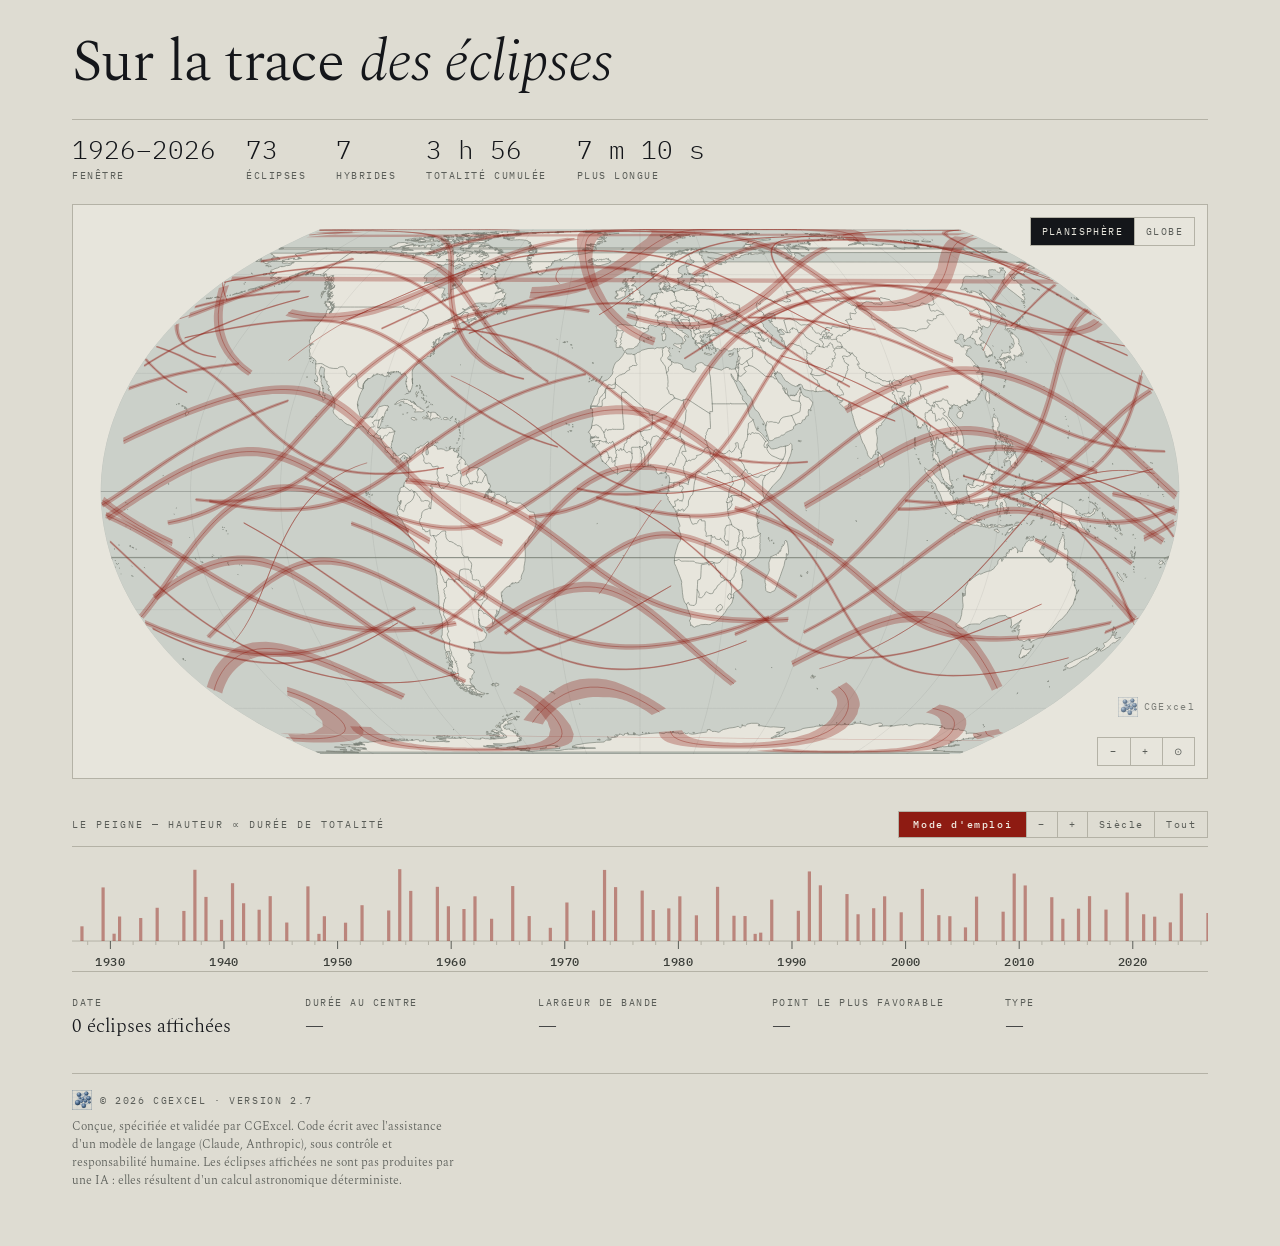
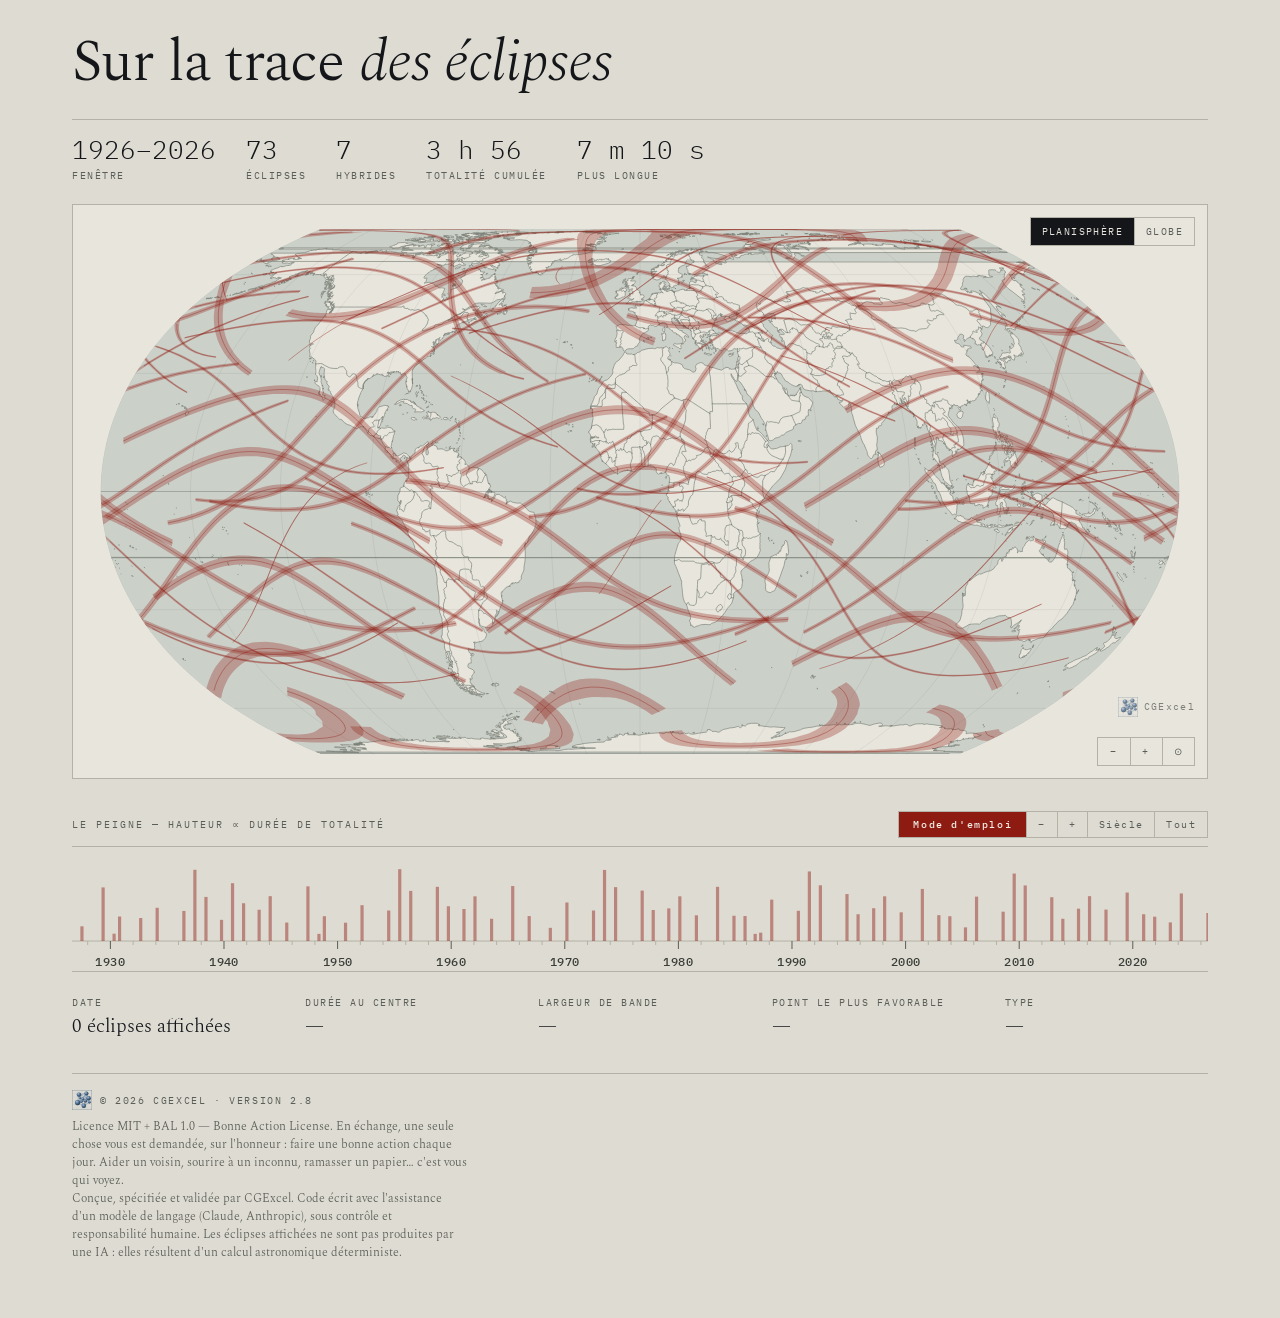
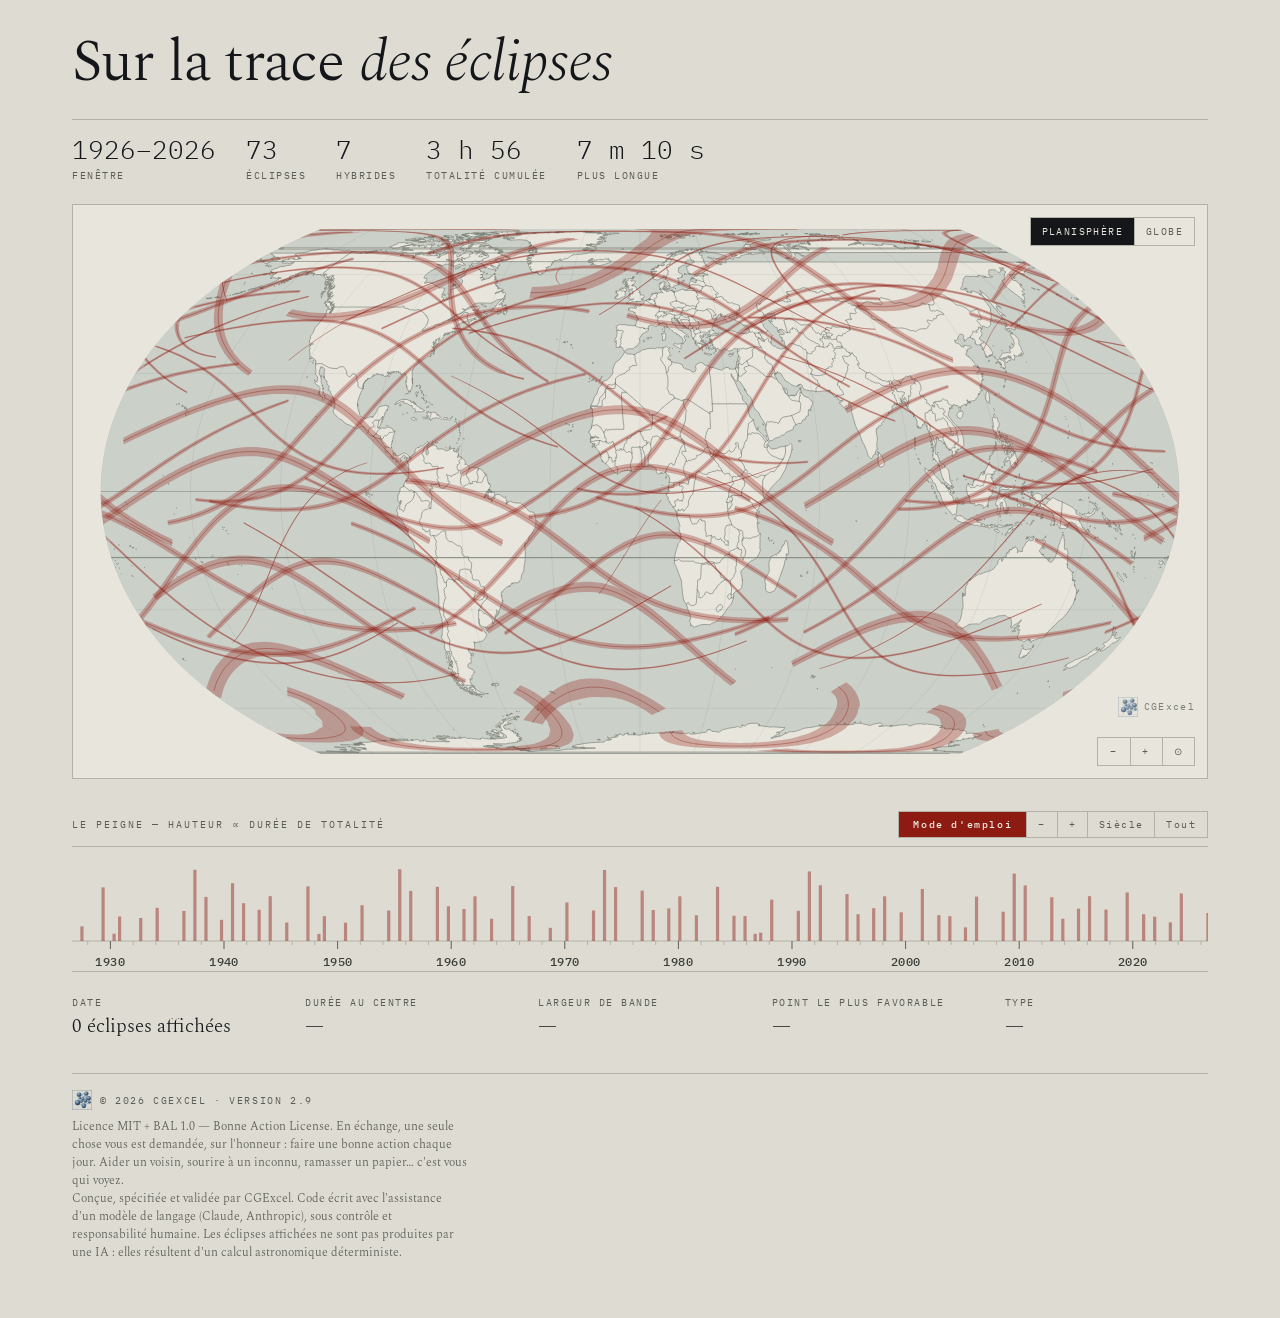
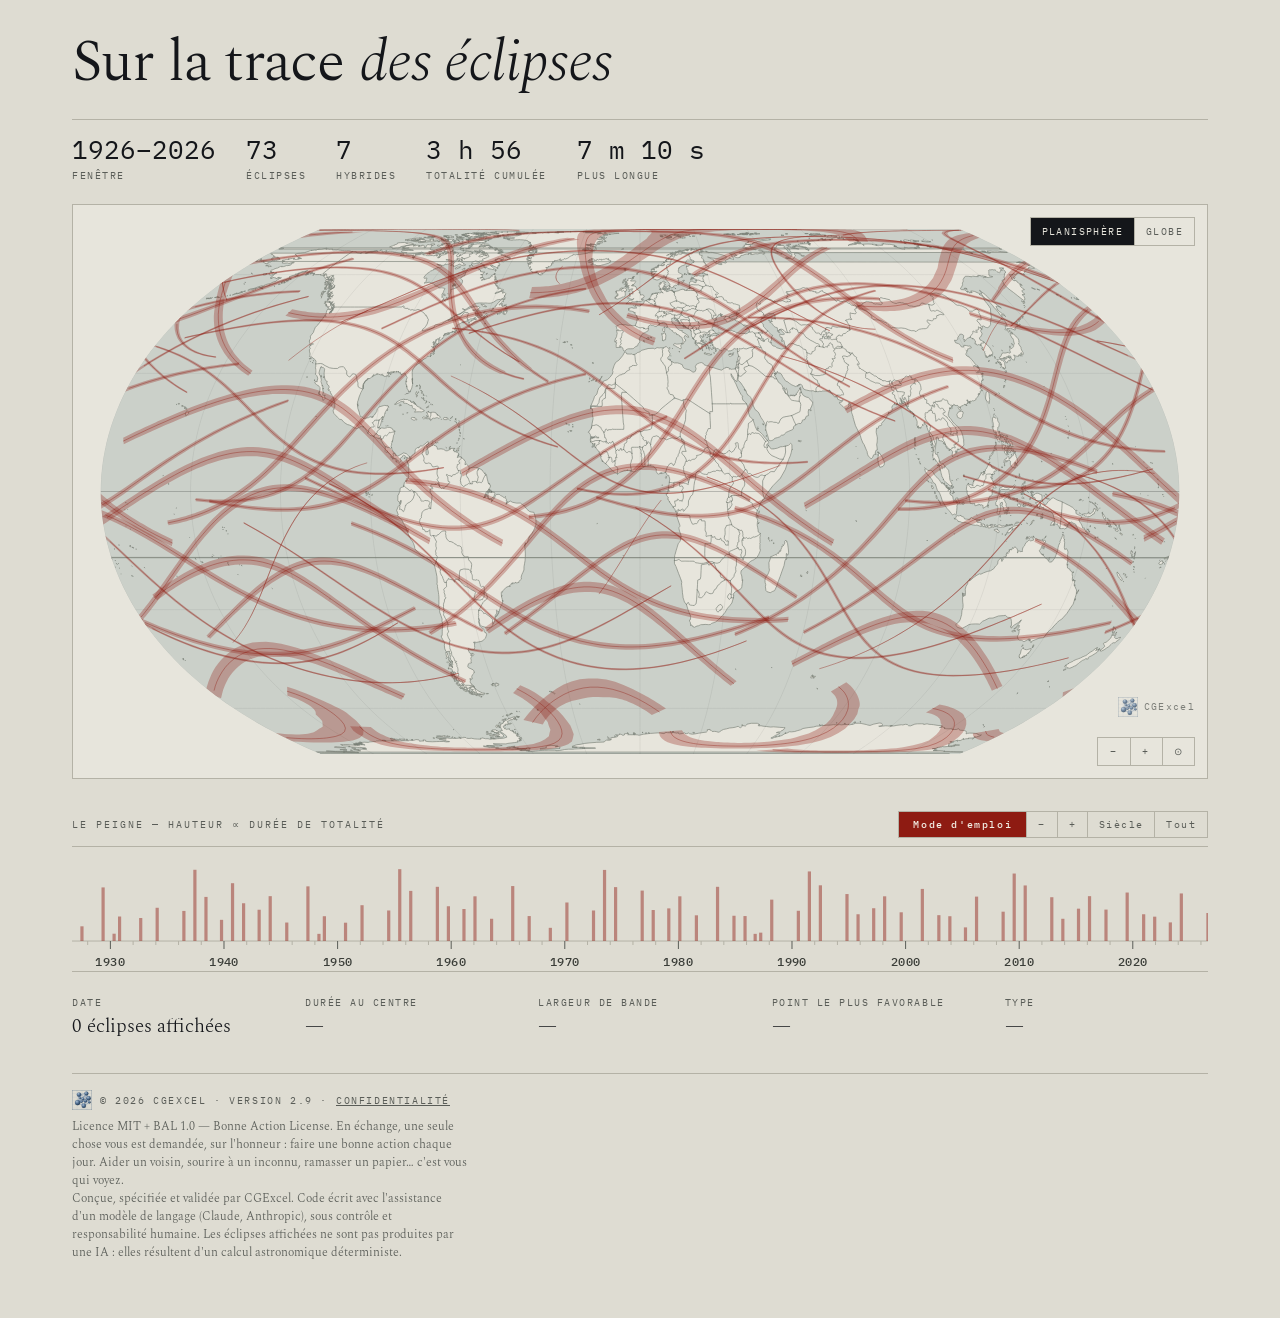
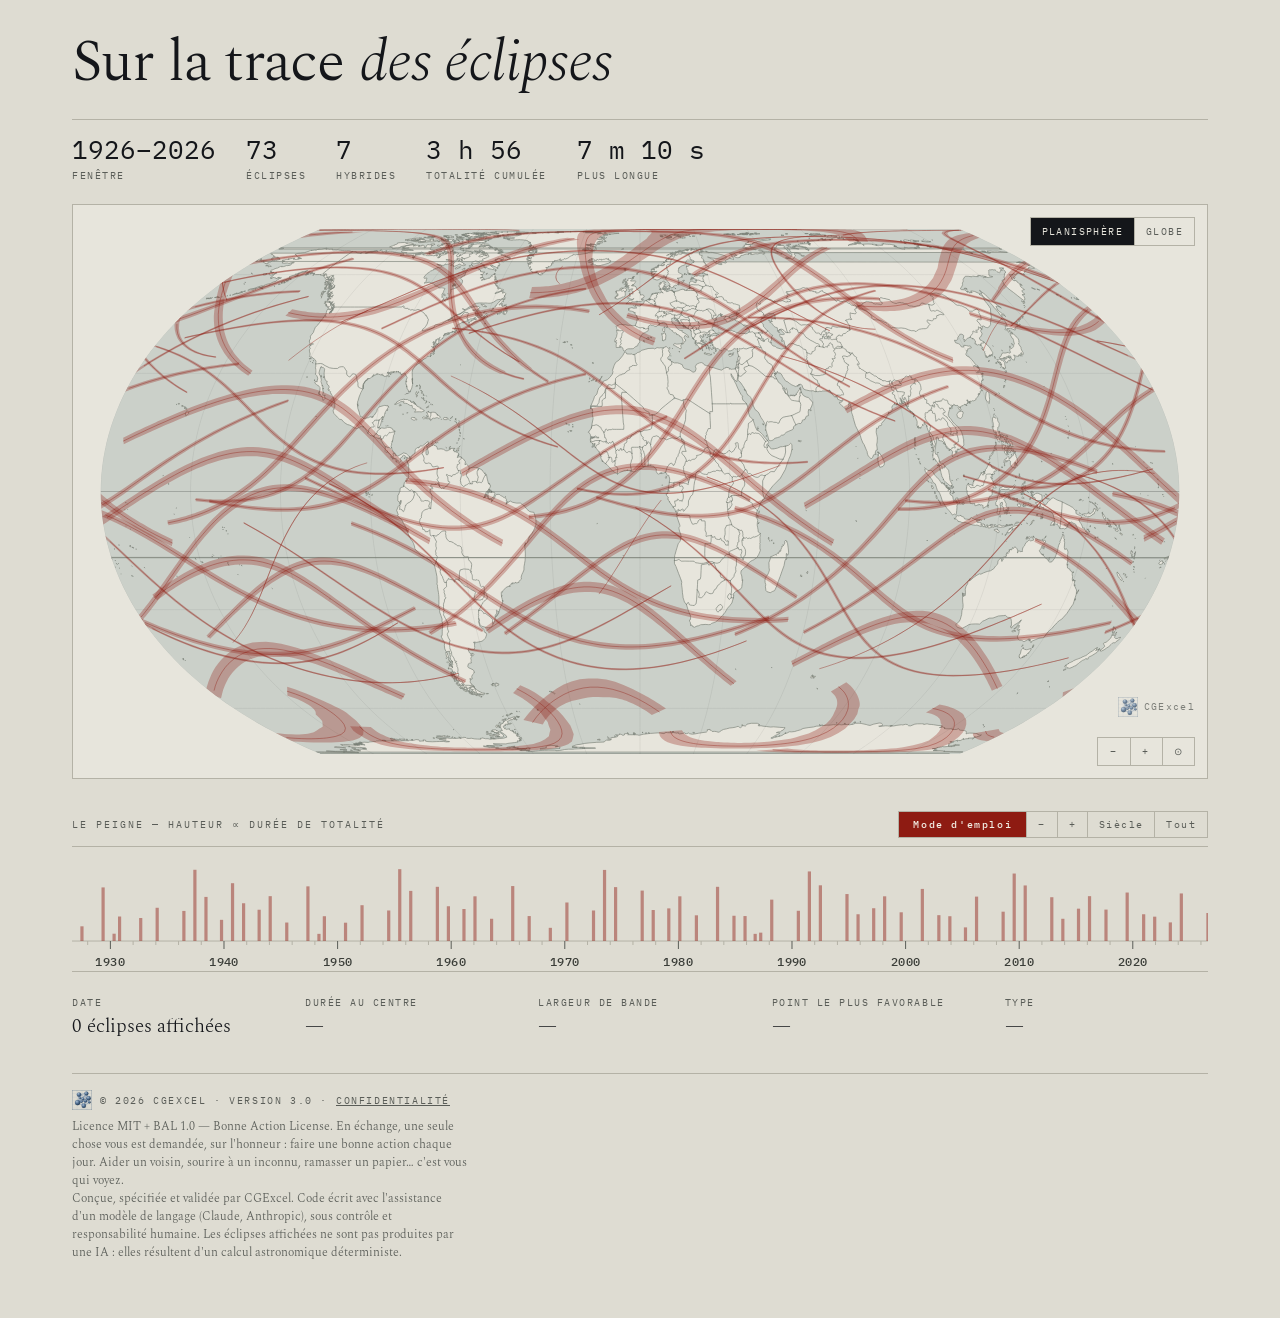
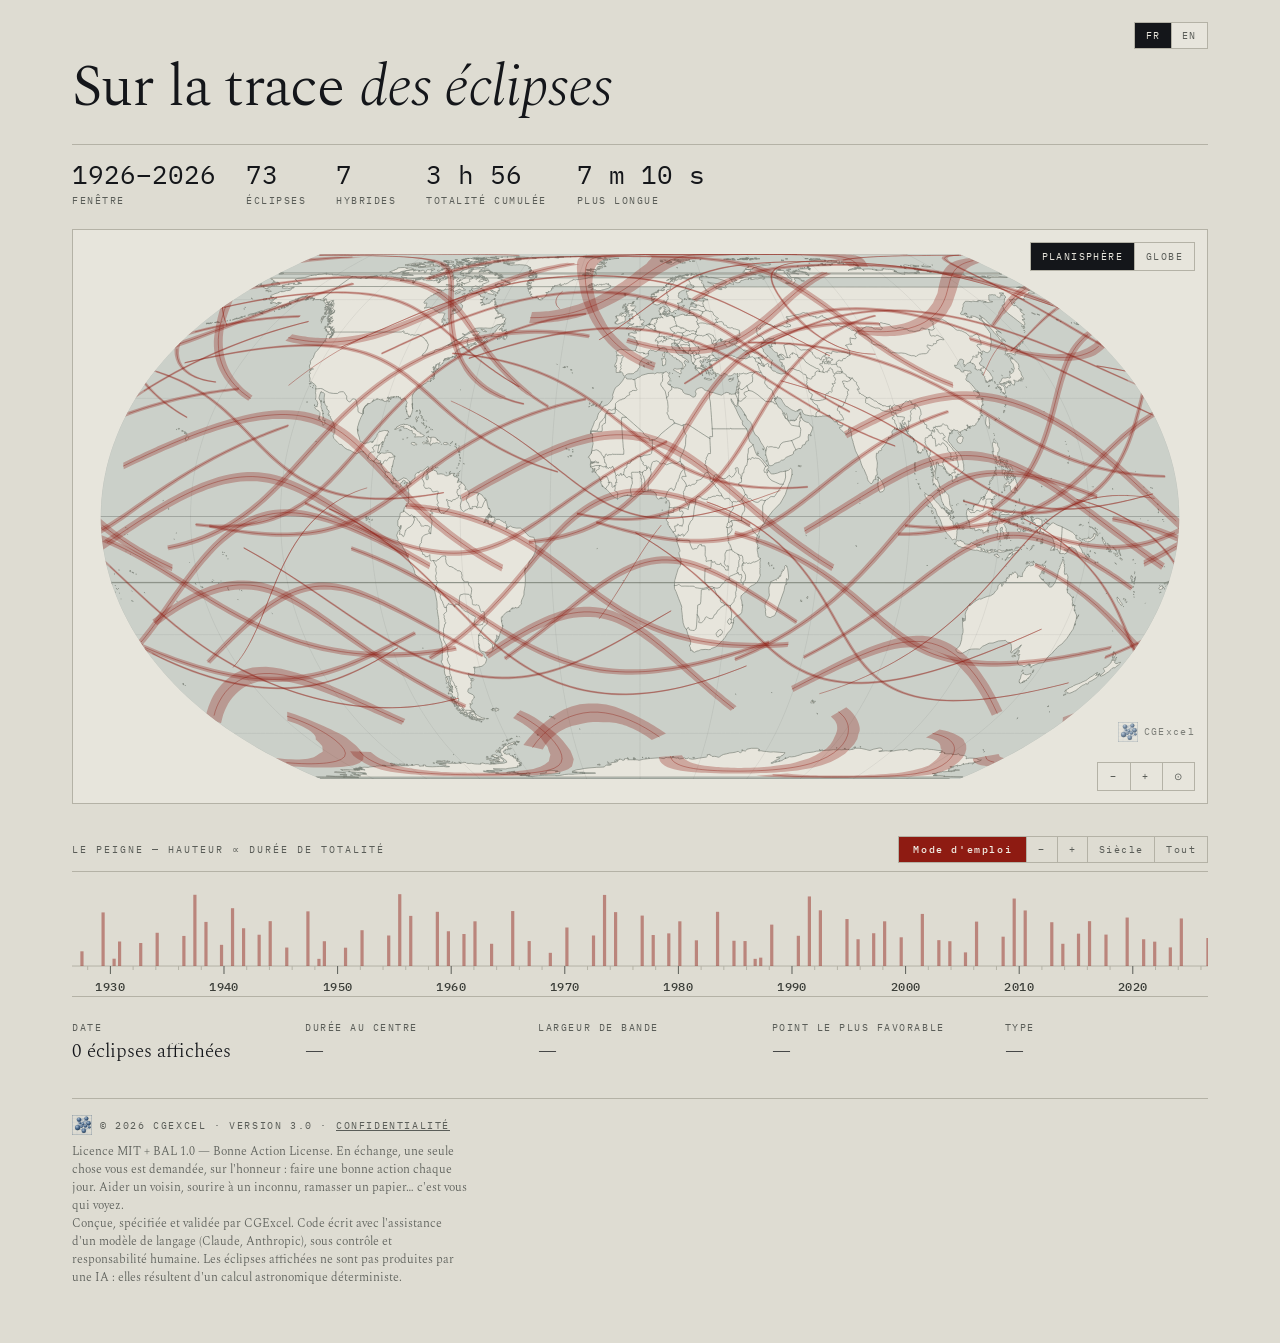
